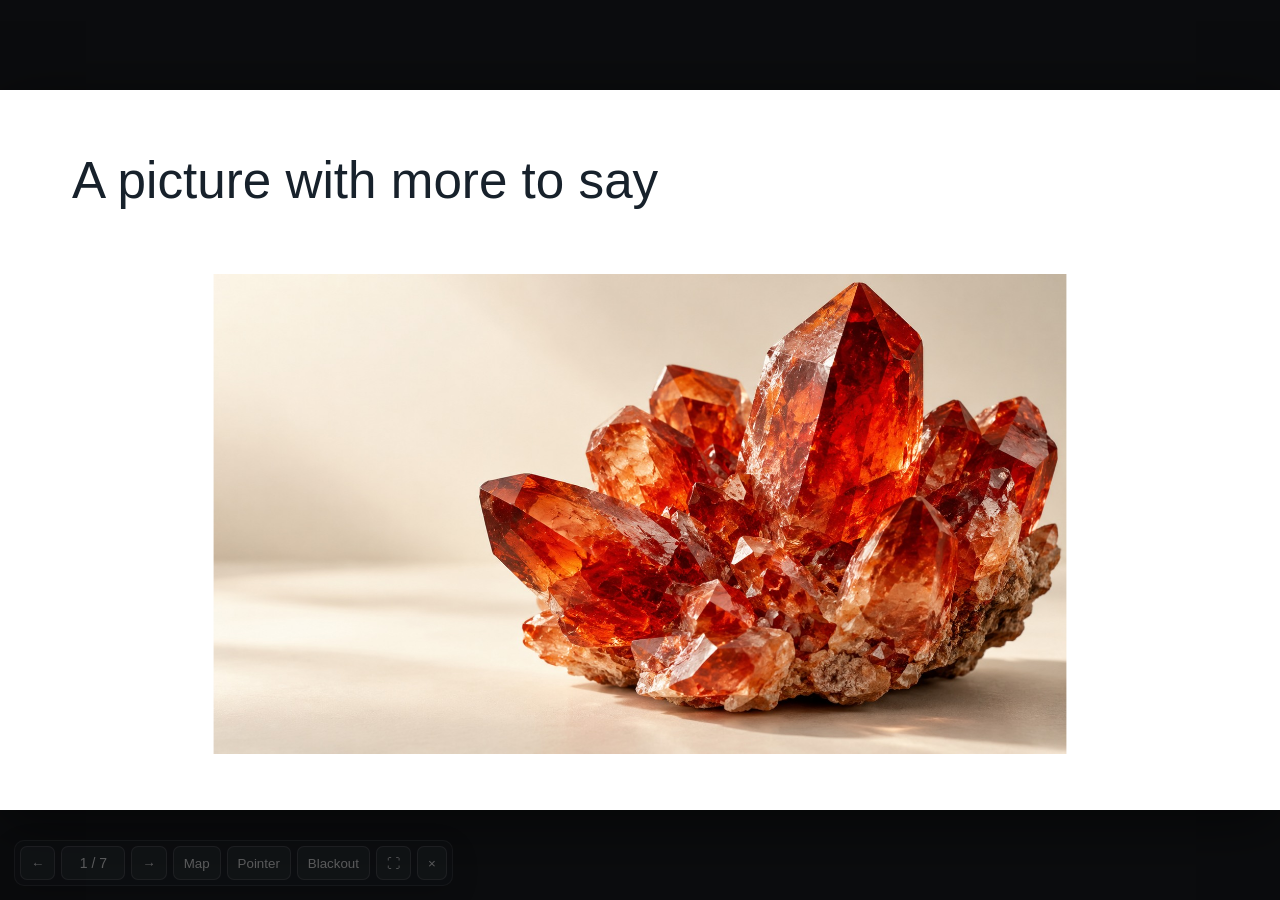
==== docs/demo.html @ baeb6afb "Publish Spicy product page and embedded interactive demo" ====
<!doctype html><html lang="ru" data-spicy-role="ordinary"><head><meta charset="utf-8"><meta name="viewport" content="width=device-width,initial-scale=1,viewport-fit=cover"><title>Spicy — try it here</title><style>*{box-sizing:border-box}html,body{margin:0;width:100%;height:100%;overflow:hidden;background:#0b0c0e;color:#fff}body{font:14px sans-serif}[hidden]{display:none!important}[data-spicy-frame-stage]{position:absolute;left:50%;top:50%;transform-origin:center;background:#fff;overflow:hidden;box-shadow:0 18px 70px #0008}[data-spicy-controls]{position:fixed;left:14px;bottom:14px;z-index:20;display:flex;align-items:center;gap:6px;max-width:calc(100vw - 28px);padding:5px;border:1px solid #ffffff22;border-radius:10px;background:#111318d9;box-shadow:0 8px 28px #0008;opacity:.32;transition:opacity .2s}[data-spicy-controls]:hover,[data-spicy-controls]:focus-within{opacity:1}[data-spicy-controls] button,[data-spicy-frame-status]{min-height:34px;border:1px solid #ffffff2e;border-radius:7px;padding:7px 10px;background:#24272dcc;color:#fff;white-space:nowrap}[data-spicy-controls] button{cursor:pointer}[data-spicy-controls] button.active{border-color:#f08a68;background:#6a3529}[data-spicy-frame-status]{display:grid;place-items:center;min-width:64px;font-variant-numeric:tabular-nums}[data-spicy-fullscreen-prompt]{position:fixed;left:50%;top:50%;z-index:30;transform:translate(-50%,-50%);border:1px solid #ffffff52;border-radius:12px;padding:15px 20px;background:#17191df2;color:#fff;font:600 17px sans-serif;box-shadow:0 14px 45px #000b;cursor:pointer}[data-spicy-blackout]{position:fixed;inset:0;z-index:19;background:#000}[data-spicy-pointer]{position:fixed;z-index:18;width:18px;height:18px;border:3px solid #fff;border-radius:50%;background:#ef633c;box-shadow:0 0 0 4px #ef633c55;transform:translate(-50%,-50%);pointer-events:none}[data-spicy-map]{position:fixed;inset:0;z-index:40;display:grid;place-items:center;padding:24px;background:#10272bdc;backdrop-filter:blur(8px)}[data-spicy-map]>section{display:grid;grid-template-rows:auto minmax(0,1fr);width:min(1480px,96vw);height:min(930px,92vh);overflow:hidden;border:1px solid #b9cad3;border-radius:14px;background:#eef5f8;color:#17324d;box-shadow:0 25px 90px #000a}[data-spicy-map]>section>header{display:flex;align-items:center;justify-content:space-between;padding:20px 26px;border-bottom:1px solid #cbdbe3}[data-spicy-map] h2{margin:0;font:700 28px Georgia,serif;color:#294b61}[data-spicy-map-close]{border:1px solid #c4d4dc;border-radius:7px;padding:6px 12px;background:#fff;color:#294b61;font-size:22px}[data-spicy-map-grid]{overflow:auto;padding:22px 26px 34px}.spicy-player-map-group{margin-bottom:26px}.spicy-player-map-group>header{display:flex;justify-content:space-between;margin-bottom:10px;color:var(--map-color);font-size:18px}.spicy-player-map-group>header span{color:#708697;font-size:13px}.spicy-player-map-group>div{display:grid;grid-template-columns:repeat(4,minmax(0,1fr));gap:11px}.spicy-player-map-group button{display:grid;grid-template-columns:auto 1fr;gap:8px 10px;min-height:112px;border:1px solid #c8d7df;border-top:4px solid var(--map-color);border-radius:7px;padding:12px;background:#fff;color:#17324d;text-align:left}.spicy-player-map-group button.active{outline:2px solid var(--map-color);outline-offset:-2px}.spicy-player-map-group button span{color:var(--map-color);font-weight:700}.spicy-player-map-group button b{line-height:1.25}.spicy-player-map-group button small{grid-column:1 / -1;align-self:end;color:#748899}@media(max-width:850px){[data-spicy-controls]{overflow-x:auto}.spicy-player-map-group>div{grid-template-columns:repeat(2,minmax(0,1fr))}}</style><style data-spicy-frame-css></style></head><body><main data-spicy-frame-stage></main><div data-spicy-pointer hidden></div><div data-spicy-blackout hidden></div><button data-spicy-fullscreen-prompt hidden>Enter fullscreen</button><nav data-spicy-controls aria-label="Presentation controls"><button data-spicy-prev title="Previous">←</button><span data-spicy-frame-status>0 / 0</span><button data-spicy-next title="Next">→</button><button data-spicy-map-toggle aria-expanded="false">Map</button><button data-spicy-pointer-toggle aria-pressed="false">Pointer</button><button data-spicy-blackout-toggle aria-pressed="false">Blackout</button><button data-spicy-fullscreen title="Fullscreen">⛶</button><button data-spicy-close title="Close">×</button></nav><div data-spicy-map hidden role="dialog" aria-modal="true" aria-label="Slide map"><section><header><h2>Talk map</h2><button data-spicy-map-close title="Close map">×</button></header><div data-spicy-map-grid></div></section></div><script id="spicy-project-data" type="application/vnd.spicy.presentation+json" data-container-version="1" data-runtime-version="1" data-checksum="ec6f55f6a07976397612d56aa18667244db5d66e73fc16a807bea2cf83b7bcb2">{"checksum":"ec6f55f6a07976397612d56aa18667244db5d66e73fc16a807bea2cf83b7bcb2","mediaType":"application/vnd.spicy.presentation+json","payload":{"assets":{"49992fa0a55c2bedc88b2ba747e598a07ec4f8bf4861bd0b9362d038f9868646":"/9j/2wBDAAMCAgMCAgMDAgMDAwMDBAcFBAQEBAkGBwUHCgkLCwoJCgoMDREODAwQDAoKDhQPEBESExMTCw4UFhQSFhESExL/2wBDAQMDAwQEBAgFBQgSDAoMEhISEhISEhISEhISEhISEhISEhISEhISEhISEhISEhISEhISEhISEhISEhISEhISEhL/wAARCAOtBogDASIAAhEBAxEB/8QAHQAAAAcBAQEAAAAAAAAAAAAAAAECAwUGBwQICf/EAE0QAAEDAwMCBQIDBgQFAgQADwECAwQABREGEiExQQcTIlFhFHEygZEIFSNCUqEzscHRFiRi4fBDcgkXU4LxJTRjsnOSNaIYJkRGlLP/xAAcAQACAgMBAQAAAAAAAAAAAAAAAQQFAgMGBwj/xAA/EQABBAEDAgMGBgICAgIBAgcBAAIDEQQSITEFQRNRYSJxgZGhsQYUMsHR8CPhQvEVUgczJENichaCkqLC0v/[base64]/FCaHFGKHahSSRg4oUMcdKFNCL78UnOaPOe1IPXikUwjzg0MnNEDR/FCaPpREmiJxQJBoQj3UWSe+aFChCTxn5oYx96FAfemkiOaIjNKPWiOKKTRD+1D3o8/FDOPzpISaLNGeaHFNCGTihQot1JCI/[base64]/Bpw8dqSRQmm1DHWkEZ+9OEccmkHj5oSTShScY5zTpGeopBGOtCaQaSetLxREYoQkH4pPIpZ570kppJpJpB60ojn5os0IQpJpVJNJCQo4pBIpaulIzQhJNJzSz+tIPWkhFnmlA0WaPtQhGTzxQ/F8UMGh0oQgRikkGjznrQ+1CaTQJ9qPH60RHvQi0OtDpQzih9qEWgKMnHQ0P70k0JIf2oYo6HehNERxxScf2pRGftRZ9u1CSIDiknNOduKIjFCdpOPc0fSh34o8ZoQiHWjzjoKGKAJJ5oQiJzRHilEd6QcChJCi+9K7UPvSpO0nGBmi+TSgOaB/[base64]/Cd5/wDzav8AaiKuSDwR1+KaSJf5U2r4pw4JpChnpSTTWO9AjHApZGKIilSEgp4pCj8U4ee9IIxRSYKaVzRZFLIzRY5pIKR06Cjo9vejwaYSScY/[base64]/[base64]/lRZpIpA0Q4o6LvSTR0Afei60O/ehFJfaiJ54oiSOlEc0IARiknJPNHnFJ+aEIUKFAUJoH7UKGaFCEBRE46UM80MZ600kRoulGRScHvSTSs+9ERnpREZ6UMEUIQJoGh1oYx1p2hEOaB/Sjz96LqaSEDScc80CeetFQEI846UQ60PvxQ+1CED+tAmhnmh96SYSVdOKSenzSz8ikqx2oKySDwKIjd8UojPWiPApITR44NFj4/[base64]/YUk/[base64]/FJPFCEQ9qIilY96LHHFCEnAojxSiOaJQxQmk/5UPzo+1ADHehJADFA8DildKG0UISeTRGlGk4x0FCEQzQJ5waAFChCID5oz8UY4PFChCLHNGB7UByaWB9qEIsAij25FK+1A/FCEkjjiiNHk96KhCIJo9uKPjNA/FCEWaOixQPFK06R8EVHXy9wdO252depTUOK0PU44cZPsB1J+BUNrfxAgaIguOySH5aWytEZKsHAH4lH+Uf3NeTfEDxNvfiLcW24q25cx9aktRmz6YbQzzt6JB/qPJ61U5vVGQksj3d9B7yuk6N+HZs2pJPZj8+59Gj9+FYfE/wDaC1Dra9OWPQTrmnNPxsruV1UoIkONAncAr/0gegSPUfeqwvxCvMWBPu8WReHrJCYccddkPuIjpbayv8JPJUdqcZ5JNTumtBRrTb9tz2XSfJWVKQB/BaIznA74z+I+9Vn9qjUatMeDX7g2tNuagnNIBQvlTTR8xYI++wH5rmXdYdk5kcMbr33Pb1oL0TH6NBjY5aIxvwDV+8nzXnfS/jDqYuSIruqtRR3Jat7RbuDgBcOcpPq4Bzx8itq0X+2Fr/Qi4LOoHmdV2VlYS81cEgSwjnKUPjndjpuyOK8ksyA06FtkpWk5BHYjvWsM3OPfrYh1phS/qWvXg8JcwQofl2/7100kzoacOFhk9Hxcn2XsB28l9PdAeIFi8T9MRr/o2aJcCT6VJV6XY7mOWnU/yrHt0PUZFWPbXyu8LvFXUngnqkXLSz6SHCEzbfIJ8mezn8Lg7H2WOUn4r6P+FPitYvGDSrd70q8fThudBdUPOgPY/wANwD+yhwofpVjDMJAvNOs9FlwH2N2Hv5ehVwIpJxThHxSSBW5UiRii2UvHuKTn2oQkKTSCnJp1QzSCBQhIIoiM0sc5xRY/WhCQU+1FjilcD86IihCQR+lNqGKdUKQR8UITe3nrRdDxS8fNJNCEWKIjFKoifahCbIFAkUo/2pChjpQhJPPSgBzQo85oQiIpKk9MU5j34pJFCEj8qLHvR9aHWhJEKBozik55oTRUXIOaM9fik/ahCPIFHnikD5pRoSQPNEaLOOlAnI60ISBRdKUaSRxQhFkGh/ehg4odBQmjx7UkjFKoYxQsUmh3o8DuKHXrQkkKFIPFOK6dc02cUwhEKCulDFDNNCQRRjmjNF3oKER4zQozjtQpIXqUjNDGaLPvRZqYoiP86L4oifehkZpUhH/egRRZ9hRjJHNCaL7UPzoz1460VJJD7UX2oEkdKTuweaEI+9DPNEc9qLrQnSUDzQJ5pOc/[base64]/SmhAHmhn3oqBNCEec0nPPehmiPPzQhGeRScUfUdKGPmhOkPt1oicGjHwfzojQhFwfiioyaL4pIQo+vWgOOtChFpBPOKI9eaUevNEcdqEwkqT7UkjqDTneiUM0qTTKkmkEfHHvTqhREGkskycdqIinCKSRg0kJvAolCl45oj3zQU03jOeTSFA/[base64]/NCEM+1Dt80RFDNCEZI+1DtQzQOO1CEM4ofrRYo/vQhKHSh06UWfYUDQhHkGhRHpQzxzQhBQxQHQ0D/ei70IRHrQ6dqI+9H1HNCED6RxSFUojA96SoZxihCGeaM89aLHtQwe/ShCPtiiJoE4oiM0FCBPHNDPQCiBxQPWkmgPijPzxRZ+aFCEeMc0VAnAogc9aaEM0Yoh1o8UIRijPSiTx0oflQkgQAKSDzSjx2ogCelCaFEfnNHjigBihCSRRH5pWKLFCEQ+aOhijA45oSQ6jpRnjp/ah9qLGKaEkjnqaHP2ozzQxjrSQiAx7mj2j7UfQUMjHNCEWB25ounXvR0AM0IRAc0oYFFt7Ght/ShCVnvRE+3FCjxmhCT+VFRkHtQANCEMZozwMUWPiuW5XKLaYTsu5PtxozIytxw4A/wBz8UnODRZKya1znBrRZTylYzWReI37QNpsK5Vp03IEy6JQUmQ0nzENL9kdlKHc9B96gPEzxMl3+O/DtqnLdaVAhZ3Yekjnk4/CnI/COfesNvTKrZIcZtDAduTjYCSE8NkgnJHv7JFcT1T8Shz/AAMU+938fz8l6X+HPwYC38znj1Df5/j5rulaveu12Xajc9825ObJJey7sBzlSz/Vg9Kvui/Da36a81u0lS/PVucccO4rIz1P9Px2qieFeiEWm8SJFy3LuccncwpOSHDn1lXQqH9PzntWsxLfIX5yZRc2EqADXpCRzkE/09/nNc11LIjYRFC6xy4+ZXbQseQXvAaew8gkx4SWVrENSJLjazx/Irrncf5vt06V43/a91Wu++JYtbaypiwRUsEZ485frc/zSP8A7a9ttOQtPwpUuWUogwGlyHnAfSEISVEA9xx19zXzG1bqJ7U2orpd5JPm3KY7IVnn8airH5ZxU78KYhdkOmP/ABH1P+kZEoKhFJVnPerboq5uNF6ElwpS4PMRnsodcfcf5VTy96sKOR8V0wriYEtl9rktLCiB3Hcfpmu9miMkZaq6KZjJNXktYYeg7HBd07twJQ8QVKHX0n7+/wAV3+GviRfPCbV6L5o6YGnm/Q606CpmYznlt5PdJ/VJ5FVpf8VKFtJDiVJC2yVYBSRmmpqEZ+oQEthw8spOdvuR8VV4xMbuVM6hAzIiLHNBH3X1G8HvGiw+NOnDctOr+mnxAlNztTqwXoSz0/8Ac2f5Vjg9Dg1fCnjmvktorWl98OtSQtR6HnLg3SEcZA3IcQfxNuI6LbV3T+Ywa+jngb482bxtse6MhFq1HCaC7lZlObi2D/6zJ6rZJ79U9FVeY+Q2Ta915L1z8Py4LjJGLj+3of5WlngUg/bNOqHFNnrUpc2knk0kilEc0RTmkhIxigRmlY9+lDbxQhNlFEftSyOtJPHWhCSeaQRilkfpSe9CEg/H9qTjFL2/NJKePehCSfyoiD7UoACiIwaEJJFIIHzTlJIoQmyOO9F0FLUnPSkkUIQHNErpRnjikq5FCEgk9qIGj68Hmixj5oQhjPSiJwcCjUTmixn5oQk84x1pI4pavvSaEIwKKiBzR7uKEJJ4pPSlKGQOaTj5oSpAHJo//OaTilY6UIQwCaLHtR4oH4oQk0DyKB60KEIsUXfFK6+9JJoSSc5HNFilEZpNNJFihjPxQ+9DGDQhJIHzQx96NXSk59qEIjQoifyoUIXqTjBoZ9qIDihUy1ERnjpRYoYoEVihDGKFA8UROe+KEIZB6UWaBogPehOkM0O/NEevBojQiksn2ovvRZNChNA4PJNDGKLoaM/[base64]/[base64]/rQwe1CEMZPtQ24o8YHvQ25oQiAz7UNvzR4owM0ISSOKG0mjVgCsh8b/wBo+yeEEZcGIhu9aqdRli2IcwljPRchQ/CnuEj1K9gOaxc9reStsMEkzwyMWVcvEXxHsnhjZP3jqWQlK3iUQoaFDzpjn9KE+3uroK8Y+Jf7R1w1Zf2GJqmg2h3iJHWVIjp5ykAdXPcnn2xWU6z1NqLxF1O9eNaz3ZVwnYwoko8lvnCW2xnY2kdE/mcnmuW2aOuElT5jxUsLwcSVpOSg5wEjHU+/WqbqE8D21M6m+X8/wvQOh9HlxiHsbcnn5eg/lbFDvrkq5iDFWCJ21K35CspaUc+rJHHHBPxirzaWRZmyqI0zOeLm1M0oLiUHkejjk+x/KsotFqRYI8JMkuKfyXHQr8XljqVcd8/h/OrfM8S34momFsQk3B6IMrgo/hstt85QePY545rgJsH8zKRCNvNeiGbwohr8uPVapYmREadU6CQXDkY5BJwTjHBOcY+9SImtjzC8SUJV6kpHA6gADp+f3rPl61RHQHX/AC4alt+eptSsqbRztSUgds8Z696l9LzTqlh6XbEExGSpDjjuEEEAnaB247/NV8nT52M1FuyxMsTnEudyq7+1RrBvTng3PYgrWh6/uIgtBRyrYTuc/LanHHvXgRxkYJWCAe/tW9/tfa1RP1RarDEeK27PFLrw6BLruCBj4QEfrXndU8chRJ+K9B/D+G6LCaSN3bqBNkQsNEoFtPmnOfvSwgEegDA71zofClHGOacCylJz710JBVSJWWSFd9J3H6q3GK9yuH+D5Qe35Gu15w7lpSQo54xVHslzEK5NLJISs7F/Y8f54q8uoJXt9CV/I61T5UfhSX2Kv8GZuRDp7t2/[base64]/Yg8EZBBFfSL9mf9qe2+NcNuyalXFtmuozeXIyfQ1dUpHL0cHoruprqOoyKu4ZQ4UeV5N1/oDsN3iwj2D9P9Le/vRGjxnpQI+K3rl0kUrHuKLB+KUaEJsjjp1pvac4p00k/+GhCaI60g04pP96QfkUIRflSaViioQkY54pKvmlkYpJ+aEJH2ojzSj+tIoQhQFFmj69KEJKutINLV+VIP2oQm8c8UrmjxRlPzQhJKaLNKx780k0ISDSDThFII/OhCTnH50WaGOeKH3pWhGKAAzz3pPQ/el4/M00IiPzzQJ4o8cfeiwaEIduKLOe1Dr1oHNCSTijx3owOelDFCEk0R57Uo/FIxnOaEkWM0MfNGKIgE/NCEkjmgaPFH/emkmyOcCgetGaT2oQiVQoHFChC9Q/[base64]/[base64]/FAChJH/AGodetEaMCkmh2+KMHNFxRigFFI+DRH5o6B+aaSIfAoChjBo/vQmixREc0Z680RHPApFAScGiINGTnpQ+KEJPSknpSz8UjFJCLtmi69aVj8qIjHamhAHih1oYoj80BCANGetJpRoQlA4NGKQDSqYSR9KI/FAHkf60D1oQgaPtRYocihNCgBRg0BQjsj/ACovyo6LPvQkgKUQB1pPSjzx70k7QosUrk9KHNNCLFFjNLHvRHrihFosDFEU4pVA0JJIFGBmgQaPv0oQj6DiiIx0pQHvQwO1CEkDiiI5P2z+VcF/1DbdK2iTdNRzWLfboadz0l9WEp9h7knsBye1eNfF/wDaeuXiRMcs+j0u2bS6VfxVOL8uRcQD1cP8rf8A+bHJ/mPatE+Q2JpJVl07pk2bIGs2Hc9h/fJah44ftKqsy3dPeF6VzLs6Chy6Ib3NtnByljjC18H1/hHbJryZetEv3HVCX7VMkSXZJD8p58la475B3BbhHrVnJ96u0Q3GfcGJjx/gl5KVMtZSlpIGMpzyoDqccVoEHThAeFujM+SWyoyJLZSdvO5xOBhAJ4z1NcB1Lr2SyS67H3L13pf4ewcaDT7rPc/3yWY2vS9m0ZdGo90Lk67y0F1TjidyWBzhbgIyCewrYmdFi0pUibCCn/KKyCUrClKzgekEpKh2PQVnpsidQ66t0xgtwbfEd3SSvBdDDR9ClAj1qUvoBWz3K4RUrhJscBLM5htQfdSVLMmU4SU9U4O0d8YyD2qlzIzOGa3kvIF/PilbeM7HOmNtN3+G3c3/ACsj15Y7dYJD0pciQ8EIbQ0h1tKVyJhBJSkAf4SM857D5FQOiosOEXlXd9tpb53tuujJ3c8kY79AelXSdpNci9/vC/R0yWoy1MRWQsKQsjJWrgAEqV1HH34qwsRLOWHnJEBtmUNx8sMJU2U85PTj59ulWTs2LGj8Ju7jzW1egWlkMklSPNjt3+K4rbpJic6txxKEx5CPN8xDgUFE5zgkcjbn4GehpQkQNGszIpcajxX1kgOqP8VKQo7EoHKh6RknGO9ct/1BEtrPlw1p+oUkFGB6Ghg4cPHHHRPesz8ULurT+iLk+4pYnzCYjbrpyt5bg9awSOPRxj5qVgwSvaHz8Hgfytcv+aTw4jv5ryRru+zdV6qul5uB/wCYuUpbygkYCcnhIHsBgD7VXSlwDlJzV0FhM1RScJz0NPDRLsiO9hxAUwjcgH+b7V2jc6GNoadqUd34U6hMS6NpKorbhSecipWJcozbDzc2MX1KT/[base64]/qjJYtkpLsN5wILjjRQpPsSOcDFc/il7nW30XVZnhNb4buVXYkCRdFLRCjOPllsuKLQyoJHVRrlfek6ffh3Czz/JnR3g6yYrxQ9HWk5SsKH4T7EVdrL4Zv3y9ItsaQhLzjTi474J8t0pBOE455qrXe3swdjEtny3UghS0juCRz7/AHq6gymGQBptcxldPc6JwePmvoX+yX+1rG8ZoEfTWu3WIeuY7eGnMBDd5SB+JA6B8DlSB+L8Se4HpYjPaviZFcctUhl+3uusvsOBxt1lRQptQOUqSRyFA8gjpX0g/Zy/agd1Ki1aR8Yn2Ieq5TCTa7m4oIbvCegQ4eiJI9uAvtg8VbxzsJDe54XlvXvw6/GueEW3uPL/[base64]/1zRE+1CSLkGjPShj5FDFCElQyKbPNLJ96T1+1CSI/FH96B57UAKE7Q20CkduKPrQxmmkmymklPtTpB+KR3NCEgjPQUKWcmhSSXpsHBoE+9ECKBxUtRUe6iJNFkfNDPHNCdI80XWgKKlaERNChQ/[base64]/[base64]/NACgISFfFJJ/Slq47UihJFihSjx1pODTTQxREe9Kx80mhJFjnND7ilAc0VCaIdaMnFFjHSgRStFI6AohRihJH0PFCgKHemmjwKMUXelfBoQi69KI5pf8AlST8UISe/FK6UWPyoflzSQlY560YohzRg00I+KGKFD7UJIEdu9EOKPvR4z1oQk0eMdTQpJ+O9JOkoDNVXxH8T9P+FdjNy1ZL8suA/SQ2sKflqHZCfb3UeB89Kh/FzxZT4XxISG7c9OuFyWBHQ4lTbKEbwkrWrvgn8IOffFeMPGCw6yuWsrze9ZRLxcXVS3GGZRiKMYNo6JQpOUJQAfwg1olnDNhyrjpvSzkEOeab9So/xg8ar/4zXtC7glUS1sOH6C1skltnP8x/rX7rP5YFVe02x+VMbiwopXKW5tSMZwffJGB8k9K67VaJ0fEyQ15a0Z8skjI9zjqE/NaxpXSqGGUvRmEqfkoHmuKScIB/kGBk5PcVy/[base64]/LGy4Bos3zwBz/AKWYapsMvw8ny1akQiRcFIaitNsjf9Q4sFamwdoxtzhRB45xUQu93K1y2LnEdujD0tCw0zGPleZHSCHRgj0t5JwrnNX26aBuVgLC7pm5Qor+W21APKkvqzhpKiPW2CACsHmpucl3UbEB+62+wxV2+TlqPHhKG4p3FTCl/wBIBA9q6FpxsbV4uzx23OygF+TkNZoIcwjc7Cz7t/8ASrmn7uiHLMufFbVbQxhMSY2UJLBCsKyB+WeqsE0zOvbdyjT37TEjsQocdbriwkJQlI3bFEqznPQJ74qK8UNUDUF/ei7WbfAcfSG0tt4bQnlJXgDOxJzUzfdEp0dEFvurLK7TcYxWiU0+l1U1RCil0IxkJzjCenIqXh9MYR4rvabdjb6+aiZvUXBzWN9l5Hn9B2WY2/UkiM0zJS2pby1KdDjbJdYKsKKGCsj1rIOSr+XASKov7Rt6RPuVgs9tHlJiQzLfaUcbHHjkIJx1CR3963fS93FstBs90ZYTbvOIbS6yMx1LKt204weeTjoK8b688QoOrdc3e5OtARpMtXkKR/K0n0o/LaBVsWOkfqa3hSuhGKOf/O8Aed8/[base64]/OeKJ2lx53FfTj57rskLycNhR3dDjFPWGYmxTpEx2I3NWlooaS4PSgnqoj7cfnXG/qOPDheay0pRcJ8sKGNx9/tVXlXWZLUpT8hWHCSUp4H5CtkOK+Vpa4UOFC6r1nExJGPY7W/kUNhttd/MbH7LS3r8u7suPQGzHiPEhUdKyUgjqPnB55pqLMcDGx9G5KVbk8YIqraIuiGpLsJ/8Mgbm/8A3gcj8x/lV7EdrzGuCsLAKwnqR3I+cVByo247yytuyXSZn50Yn1e1wfenoN6CXG3EPOx3W/UgoO1SVc+ocf2rllT4lzSW7jb1+eVYU8hXOSTg49/joac1CWzbzHtbbfksPKU06pvDhyO5/wBKrjDsiEltfmIWoEhSVJzt+D7g1pgha8a27FWuXO+NwjcLFc1suWWkMrU2lsqQkkIWOD+ddV9l3C7LhypakJUmOkMttuAqCU/[base64]/En4c8FxnxRt3H7j+F7YP96InNOOIU2opWMKHUe1NE1vXDpJNDFH1oKoQmyKSftThFEU/pQhM0k5zTpGKbUPYUqRaTnii20o0ntQhJIoiKViiI5oRSRiiIxSifigaEJvmiwcUtQogKaSTjikEc5pw/NJIzQhIxmiIpRFChCSBxwKSU0v86FJCaI4o0il4zSce9FoRHk0McUfJ+KPFNCR0BowKGMnijI96EkX2ApKqNXxRUISVUjrThH50gjmhNEM0fah+VD70LEoUCcUCfaiznOKEIHnrSDSj8UWMU0Iic0KCh3FChJemetA/FFnniizipNqLSV1pJzQz7UW4896SaMmiyT1pJNH16mhCVnPahnNJzQPzQikrGaI8UWaHU8UIQzjrR596I/ND9aEIdKOi5oA0IARih9qGfmiz7GhAQJ96H9qInHWhxQmjNFmj4zzzRGhCBOSKHSio6EkX24oxRCj6UkIdBRcEUZ6Un9KdJosYpRNEaHSnSEACPehR/bmiIPXtSSRUM/nRE46UM/[base64]/Sln4oiKE7TRFIUKcPxST0oTCb5FET7UZT70OlCERHGaIij+9ChCQaSo/FLOfypB5pJpJFJPzSz/ekn2NNCLgDjmkkYzx1pfQ/FEoZHvQhN/[base64]/WjwcU0kBz04pXSgE0fTtxQgose1KCaIjFcF/[base64]/RA8CSXk8D+f4RQrpPvjMaFLmS5OJ3mspfkKWlClY6buE5xknvV/smrbpaJM5u2XC4RQt5xSVQ3z5Cs/iBScpGMZzjms9bt7sUOIUNyy0cbGyUtjuSfftirTZIimIaFSFup81OBHQONoHBUPbvXMZ3U31bCu/w+lR0GvbY9ytUbVzkEBl2Lb5Ljjhey/FS5tJ6rUQOQeu01I2vzULU7HRlRPmI2jgLOcYA+OiarH1cGIGUSm1tuuOFSSEbkgD+YnuPitV0noaTLs70m0T40G8Rn2pqFuzENiPEBJW6rvyR0/KqHH6ZkZ7w3ehv/ANeqmZmZjdPYXmhe3/fooNelLs+pzyoLrDRiFxb8pYjgN5OV56lXUYxTtli3e+JRGhLbfjslT8qXKTgrjoBAW6cf4aQNu0dc1ITolz1W9I+klRJDsRhyZKnyJCWW3sEje2knJbI4CccnmuTSmrYrtrlLR9VDdQVP3R5/DbCG0cx20g/i3KJKkjk4rp8TpscFBt6ffyudyeoyStJNFwrtxff+Phsp7UHiDaIGj4h1Dbi6oyH0ss7j5kQEblBR7YBSpIHGDWaX+9NTAEWubJkIkhS1FIw2iPg8gDos56deKLX0h/xAnSJy1RW1EBSo8VGxtCMEAIQeVKJAOfnFKg6LkRHmU2ZBkQ0Jbz538JzbklT3sCCCCaJcHxZC+rPG/ktuPOyCMNJ03ZO/fmlyps8GAUrv+2Q0hry2QkBbbTigTh5Q/EAkjOPepi96SfZgMLU/HmoejqMZ6IfMSGhn0juhPTrzT9osL6ba5IuTAtcaOp3y/PHocbychGfxnOfV8ils6thW22qNhDqmkkk4awoD1Zdx378VcY7XRR6X1ap8l4lm1RXSzzxyuFv0h4AT7g07LcvCiIzSn+jTrm5A8vj+kk5/6a+fe9QOB0r1V+21qWKVac07abvNuLa0ruk1Lw2JDi/S3hPbjfwa8uNNBe4AgqT296tYAGssjlao2Pe4AHZMOEuck81zrOB33A81JSYqWIiXVOo3qVtDXfHvUernOBx71IjIPCwy43MdTueUznJyeBS21qbXuSpWR7UpSP4RV3zTQGMVt5CgbtcCpG4Xhyc3HDwaAjp2JCE4/M/NcZcQ5+E7VfNPRrcqchwoUhHkp3FSu9cz9skMNh1xpxLajhKynAV9jWtgjb7I2U3KkzZP872lwPf3bfThOxHXYkpp5B9bSwpJ9yDWxwECYy1MiuEtvthWPgjt9ulYvGkLjZJSlYPZQzWleGV3RdGHrY6ptlxgF5verAKP5gPkGqrrEL3ReI3t9l0/4Mz4I8kwyGtfF+Y9fUX9FZJnmssOjB+nkKG4KTjJHcVBy4xcI25CFDIqeu12bkRI7SVFa2lKBV/KU9sVDrkKIbHCkIyAPg1R4+sCyKXokxieaBsKKcZKFYcHBNNrysKCUFShwCOPzqTcUPMyEoWCOQrmuSTGUkgtnHq3Y96nsfdWqufHq9PC5NhJAHTvjvUiLK4x5RdbQ99QjchLawskexA6fauMpyCSduP866X5KEy1OW8Ox0HG1JXlSeOee/NZOLuybYo/+Qte2P2U/wBqRi2aYa034t3ltmPBkIh2q4S1kuMJP4WnT1LQ6BZ/D0PFexRhQBSQQQCCCCCCMggjggjkHvXxY2nzSSVK8zocZ3Z7H716x/ZP/a9OhTF0V4syXHNNoUGrXd15Wu05PDTndUfPQ9UfapeI8i2vdfl/C83/ABZ+GyXfmsOOv/YDv6gevcfEL3wE0KUhbb7TT0Z1p9h5sONPMrC0OoIyFJUOCkjoRQIzU9ebJGM0RHtR496M/lSQmiPekkU4pOOhpBJoQm8e1EU+9LVRdqRTSNvHeiKfinDkUWD96Ai0yU80RFOqFNq/KkhIx9qTmld6IigISfuKHf3pW2k7famkkqAFJAzSyftRUISNtA/PNL24olDPShCQRQ7cUeMUPvQhEB70OgxRmgoE9aAhJGKGPaixR00JJznmiINKNFg/[base64]/[base64]/WkKHFOnkUR5oQmCCOlIPzTyhjrTSxSKYTZHWk496Xik/esUwkEc0kjNOEYpJxSTSSOMZpsjHanieKQoZ+9CE0cGkKFOEYNERWKyBTRGetIJ7U4rimj1oTRUVGfaizQhERSFCl5/KkqNNCT24osUrjFFikhF/[base64]/WgU+1CjHzRaaGMUB14H96H50RPtRaEeKA4oDPvQzmkmjBHbilgdzSQMdaWOmBTCRRf5UeOM0oIPzVF8TtcytLQFx7KytV0cdbYypv8AwPMxtISfxqIJxjgEc0OcGiys4onSvDG8lTGsNawtIxUJeH1l0lJP0FsacCXZKgOv/SgdSo9uleJvEvVF/wDEzVqEaqmJQY61BEZP+BBSBkhCe5wPxck5q5X3VbjfihOun8G4JjOOsqTLcyHUlvywpRB4AJ5A4zVMtkGczc3pC0QZDjzLjPmPo3oQVjBUkZ4Wkcg9qr58jVsOF1/TemDH9o7mufVd/hNq+Loa5TLzc3nnpDEYCAyEf4j6xtRjn0hI9Qq4R7zfLfBYTb5trmQ9QIXPXBlNh9h50+lSn0nkOZyQQaqJ0OIMaKXT9SUKS8GlAoUUHgdTznqD7VcmrQh+Khll0pdkJKEbGtpbIHIJzjp2/OqqeWQnSO37roYYYf1ne/jxx7vNRVhsEidEIjtJDiFHellsrSCP8kDoc09I0Je7fLRJchOsMS/Ql95QQ3yCeTnoQCRXVb5NwjsSrjb73LZhyoi4rGxadqED0+SU9dxPOf71Gq1PMlW+J5CvNEAGMuNLXlDXsME8knkHt0qvGHE4W+7VicycOphFfFOwYLDH0Vxu4bn25uZ/HDC/LVsT05PTnjFdF51rYrRp6aIVpjRrhcppUVpWp4lKTuCVrP4UpIGUjrk1yXDUNtgRYrWq3lslpxTqGHEBYaK/xOFA7E+/QVITtIw74zsctYagvpSmO8maAFFQJC9uehHYVNhjDRpjGyiTyanB0t39P9qE0RpXUmu7wVW6Ot559pbyXnh/DZHqBUc8BsdAPerbrCDJvP7va03b2nraqIiJH+rGzz5LYJWpWDyvOdpPar7pHXK9O2NWnrSygyH20sInLGwrbCVDy0J6H4PvzUfbLgu6MosMFPl/RvOrdfCs7W05O4nPGOQT3JxVq2KMMAB3P9pUsmTOZi9zQAOPd5/wq1p7SyIEGNOuZYjuOSloCHvUskZCtvfB529gBViul/hwHWVRIsRxDIDTCpJOCrBSFhH9ORgA96RqiQ8/ply42ZaHG1uBvyVKSpDbfIU31ylXO7PzSITKpFkhRHZMlsuyd7jaAgr4yUhKjzg5JSO3FZj2fZatL3a/[base64]/[base64]/hHYY96btK/3XcWJKQAEKwoHoQeDTFsSlLpceSHEp/kJxuopDq0EjcFDPQHOKenmPkfytDpAQ3JcADe1Cqqq/vPcq7TJBecK8qQScpHYUtub5u1KgErx17Go2wyxdrSpClZfi+lXuU9jXTb2X5kpFvhslyTKcS2ynoQsnAxVTJGG213Zdn0/MLi17eH/AH8vfey7SopOTxSlblAqTyauGpfDW5aRgl24vQ5oilLU0xV7/pHSMhCz0/[base64]/iOedp7AVzXyOWnm5MUOfSSslKycnPcE+/etLXW8eqlSR6Ir2Nc+f/AEvWX7FP7QD2nn16L1hKfXZXnUi3KWd37ucUecdw0o8EdjyK92uNFtRSoYI4NfHLw91CLDqmN9cvbGkjyHHM42g/hVn4NfVTwT1wdc+H8F2U8HLla8Qp4zzuQPQs/CkY577TU7DyHCd0D+Ktv7j4fuvH/wAddHij0Z0AqzTx68g/EbHzIV1IwaSRg04RzSVD3q0XnSbKc9abVzTpHsaQRmlaabxQ25NK6UAOPekmkY5of2peOaIg5p2km8UkjinMZpJ+KSEz1oijjinKI/[base64]/eiPNEDmgTnpQlSIntQPJojx0FChNDpQ69aHWgRmmhGSKH9qH3o+opISQMHrQoGgKEIieaM/[base64]/5GlmIpXj2Gk+5WdNnTDjqcuYAUG96YxODjsp0/yoz2/WqtqoWa46Y1qm/Sci3QnWm3FkByOA3lPlnORlfSuM6lu67Y7I1RbGHHbukPGM3LLKoScgpU6vnOTz7AY4qia7nLFvvwaDTluis/TIQhwOKmzXAB61bgSUjJx0zg1sL2gbBbYcZ4fue43HvC8o2zTk2UI0u2OrK3BhwqOFIV7HJ5J61dbFphUMJalrSlTqcOKUrkE9c84OfbtVgsiXLcXW2YaD5zSW8qd5QrjCxz1966Ijb7TbhU5GQpB2tIdc9Trh67Ug9Pk1zsh3XoLX2u9m0C3Npl3dkToyEJb8qY/6lIH4UjBztFSVrYiu22VLDrERSTtjR1qPCz/QrPJxx8VDW3TkqSXnHJMNqUwU7I77+15ZUcApBOCM9MnmrHPEO+WdbKIS2RacoUQ8T5sgd8Z9CSePk1iw3uQtMwDSAD767fD1VA1Fbm4z/wBNEfZhuODcM+klH9SsHgZzkjmueTa5GnHWZLM2NcC2x57stQ2NvDoI8dCiC64f6+1W602JudcVytQktSJZClPDK/Vj/CwDyB7e9cF1FtYhyIsPyrlIt8oSYUlxBbUyc+ooKj07bfuaccbWtJpbXTPc4NBPr5KOtFjsbdvjyNa2gNSrlMV5bjrhUIsXoHXE5yrJO0g45ro1BIYY1g5GLDCIydrCtx9LCf685O1GMfYVwXE36+JnOtszLuqSypb20lJ3AH8BBwRjBCBycZqV0BotcjUjbU2JK/4dtMD6q5PTjtVOlLTw3t3ZSgZ5GfmtgOumtCHf49UkjrNHa7r3fYea59RhNvuCbbDuMWcZDRDTsJXmJW2CeEZP4+MADtU3p3U0LSVokstmMZ1yPklwO/4EZOdzZwThw45Hfiq/H0WqTqaLHUsQ0tSCiGFP+UiPuyf8TJAV0PfirRcLVcbDHuRkzV3GXbQp0oWy0qO48s8rSoAZwMEfatzA4EuApR53MLRGTf0tTWm7do+XdIsqQXrZD24mR0vFwuJ9WFJ54H9WeecV336KJTzkKxyIsqHDC1xmUObVLTzgKVnIV/kKpNlQuRHZcvbwhOSXjiYoYSV856H8PStasmmodouDDEdSFyH2gPN3AFwnoCc8g5yB+tSIgXtqgqzJIjdZcT6chUa3eHVyvDDL0mQ4FSHCXocJIPkJ5y2lajnI6k9Oa8p//EU1gLc7pXQcHzGfpm1XKc2te5YzltkL564C1H8q+hUOXbbYLpHhXO3v3OK0px1CHwSx1H8QZ6e+K+On7QfiDK8W/GfUeop60KEmYY8dLZJQhloeWgJz2ISVf/dUgMZHutnTvEypqHA/dZnG37lJHRQwasTEFlMEIaQhbwO5ZV2HsK440RvzFOH0tIPc/wBq6n30KH8IYyOgqHM8vNNXpfS8RmOwulonge7zCjLkQyr+DsI2YOB0NRHowdxII9q67hJC3yGs7QMH702lthcf1BwP7uoIKSnH+dTIhpYLXN5zxNkO0Vt8vguJxQJ9CcfJoM79wOMAnhXQZp6TG2IStAX5ayQlSu+OtMqCggA/hHapDSCFSyRvZJv2RSpBexk5xSGmkukDkmlJTuX6Ek8dAM09EUWnUrRwtCgpJHYjkVldCgtVGSQOeeVOXSxuaaixxJARNkJ3qaV1ZSemR2Jqtvg7uQQVc1LXGY9cpKnZbzj0h9W511xW5SlHuTUfIaWhwhfVPFaMfUB7Z3Vr1YxSO/wN0sFADntyfU8n5cLs0pNFsvDS38+Q/wDw3QPY9D+RrTbhYX2G25sdAQGzkKSfUPY1lDCDvTu5569q9G6IYa1joFpTEuOLgwVR3mHF7SspHBB9yKpOvTGAsmHF0V2X4DbFLFLiSnf9Tff3/Y/Nclk1e3eIcfT+o5rNr0+SXX24jIDkh0ZIKlHk5NV6ZAE2W21p2HKU6rIdZzv3HPG0duOtV3Uba4ckMPtlpxglKiFZKh79f701aNVS7WsKQrzWweDuIUj7GoEWBpaZIO/btfn6k+vkF0EnWIo5jBMK9e6kpcVcNxbEtpbLzZwttadqkH5FMF51kDZhK9uAsH1BJ7D7+9aFa1QNYrRbblEYVcJLfms3FmR/FTxxuycL/wDb19qipPh9Ot8uaxcltx1RUZStzKfMJ/Dgdfv7VpjzowdEmzh2/cKe7HkduzceYVM2qUMpRknoB2qYcWlUNcNh9T0NQS5tUnaQ5jkge46ZqLukSRZ5DjckKZcTjB989CD7H3rgE591aVFzLieSkcfmKnmMyAOB2UZmbHE4scNyn1tnO1aRhPIH+des/wBg7Ul0jeJciBdZz77N6sjqWmXF5DYZw439zgH8jXlm3M/[base64]/OKEIieDQodKFCxK9IY4oDg0QNGOtSSoyLuaI/NKPxRHmhCKgKBPuaANFJIEY6UXajJx1pJ+KKTQoxntRdqLPFCEeee9DPHFJ70fAoQjzihQzQzn4oQj60Qo/[base64]/[base64]/rSu+aKhKknNERnmlEUk/nQmi6Ur9aAFHj5oQgBR8miA5pY+aEihijLrbDbjklxDLLLa3HXVnCW0JSVKUT7AAn8qPb7Vl/7TGldT6m8GrwzpKZFt0JTjaLzJedLZ+kP40IxySo7MjuOO9DjQtbII/Ekay6s0vPutPEzR/[base64]/+l0vV5HYMDYYTZOwFbgdyD28u6r/iHrKDpzTyX7q6H7td/wD8ngIUQtRVjBcGfQ2kYJBxg+9YRftb2+3/AEiHErU0hla0MLfKfNKl4Usq3HBA6HvxW5eOXibHsHh60I67fK1LrJ/yba2y0nP0y14Dp5ztCMYUSMk14+8Q9URV6haTdLbKgSoDggFVukpdRIjtkZWppef4gUcYBp5dtdsVE6TGHsBc08nv5eXp2Whz7/aIs5t2DbJ8dhxpKvpZk0LG4gc54Ow/NdtrauuqGEyoEFlSGgpLS20BCGQOqU4I3/nzWe2yysXi9mTD1Nap53pTLh3FxcF5A4/hqScp4z0Cq3nRdsnahcehyG2Yce2sBxta1pMdttPcFCsLUPbniqx0L5HURz5K+E8cMYcDx53/ANrmu2kRCsFrn3JMCLaLuAhKI7ocfaca58tK8hSSs+2cVXFX0TWlSJymLakyNodL+UtKVwhK1bu2OTjrR3HUZuUZ1EqOufpy0qdcYjNvFsKdWeVDnIBI6Y6VTGrRN1HEEBuMpi3l4vEeaS2xnnLi89B7dahyvaXf4+P3/hWWNjPDCZjvfPkP5qrWiuQTEP8A+MVJ810elYc2b1EcEEHhHfcKculmcukwFpCG5T7KErYaBdCUp/[base64]/fFTWBpYD3+6pZi8Sub2554/75WLftXQLH4L+C921XoyXuvjy/o0BtY2IMncgHIO5RHqUCc8e1fJfcpMgDJOD1r33/APE01XK0xbNJ6BU7HCnn3bzLQwskBAy0wkjPAGXCP1r5/[base64]/hPNr8rJQcEjGRXfBjtKO8Z8sjBUodDSLE4VvhplCXHnz5aUqAPWrjf8ATDtpsiFyzHZdRna1uwXecEgDrUfJyAx4jPJVr0rppnx3ZI3DBdV9LVXMFl2HMeLoQtlILSDwXMnH9qj20qS2ou+rPvTrskubN5/wxtH2rtYRGVEUVuFLo6Jx1rbZaN1FDGTSWyhQPx7/AOvguBhBcQAQeOuKuvhZfhZtRpjz8/u6efKeUc4bV/KvrUTbIyEW9LqwAOST3rq0myqVMkOr4bCvSntntUHMcyWGRjhsr7pPT5o8jGfG/wBt2/wrv6dle9R6Nj3NciXZpKVutLJWwo8KA6kZ9/aqNcIi40h7zW0tBJCkoSMADuMdav7ZlrgRrmiQ2sJd8p5pIwpkg9Vc8giuHWUVn+A6tO59Qynb1IPvg1SYks8LmxSbg8Loeq4+Lk65YDT28j/SpEW6yIMlJbCVYOQhauD+eeK0e3eK4t7H/wCMUou8VDafqGJyeEE/iQhWdxx2UP0rObjGcJAYj7MdHHjnH2FRSojvlhb+9zafWlfX4IFWmR0/GygPEC5fG67nYRc1hsevC3HxN8Q9L+JbcC5W+Opi5CO1GfjFWEsIbGE4OfUCPzzWaT9LvJKX7aVSY6z6FAYUn4IqPnIYsryWIa9wShIdd353lQyDweMe1TmlLndSHPqZrjtvZyltKiFZV14PUAd6iY+CcWMNx3eyOzj2/vH1Vn/5nGdGGZTPaA2Le3vs8KdtFvFrjJZdI8wet4jnmr9oh8u+IGllIy2FXWGAc548wVS7bHduSiqMncVIccOVDBCOVHrVl8PXXHde6ZwSQi7xAOe3mCttapB5hUGTMTC5zuHA0vqS8n/mXvh1f/6RpPSnpHEt/H/1l/8A6RpFX68bSDScYpeKKkUJGM0lQ5pZ+9FjHWkmmzQI96NQOaLNCEhQosdqcojQhIxScUukk5oQkkflSSmnO9JUKEJvFFtpzGOtF/ahJNEe1JxinCPekkUJ2mynmhjj2pWDRUISScUnPxSymkgflTtARHnoaSQO2BS8YFJIzStCRijxQ5FHQhFjHWiNKPSkEUJIiPfmkqGaOh25poSCnFJIp0jNIVTQk4x1NAjjijPNERQlaQT+VCjIwDQpFBC9H8+9Hkke1Jz7UP1qUoqUT2FA/[base64]/3oURo80JhF0OaPg9KLk+1ADHelaEoUdFnFDdk80WhK7UXUUAaLdnrmi0IY54oyfiknr1oZ/wDw0imjJ/Kk5NGeKTmhCM/Bo8/lSc80OT1oQgaBoHrQNCaLFDPt1oE4HFAEd6EIulJPJ5pSuKTzSQjGKLvQyP8A8FF/amhFgGkkYpwDikH5/WkhIPHSiwO9LIpBpLIJJFIKcU516miKaSE0aSRTqk4pGMUqWQTRFIKaeIz0pJGKSaZKeKSU08U460kppIXPjHSgeKcIpBA60ISD7URH96URnrRZoTSMe5oKHtSsccURFCEjFDAoyMUfFNCLbxxQx70KGKEJCh7URHvTnI/3pJ+KSEgpFJIFLzziixzQhJxSSKXjNAp5oQmj7Gkkd6eKaTt4oQm8Ue2lhJPtQIoQkEYFII9qcNEeODQhIx70eKPGelEtSR1IH3NCEKHFNl9AONw/[base64]/FWE/[base64]/laUBILbCUZ6ISAeMDNRlvfXeJZZVJcDjCkqylW5YUSMLTk8njJNdJ0o9L0JbLg+822y1dZbpbUs7nshCAUJ7kYxXZom2Wu2SPrri95SoidzbbjhCpKlEANpx1wDyD71Ugal2IOgEDtsrb4f6GmXa7yZdqeguvoaW6+Ji9/muuegLSjJ3HncP716L0b4Yx/Cfwpv8AebmUHUV8itwYkR3+G7Hbzwso3HC1H1nHbFQXg3r626Z/coRpBDit6mpE23hOHJTpHlIQsngbevsRVe1R4jPas1tq5zUSltXJLy0RmUuZ8vYoJ8sHOMgAc+1as2ZuPiue3d1ED0sc/wALHCgnzc1sThTAQTwSacNvd3KsEjVcdiwIl6m23CW+vyAWkpYkApwlKtw4PP8AUMAVRpPiXZnZX7sMyQZMB1S1RpbAcbLndG5vj7kjJrP9T61m3E2+DEbW5IdkFS2kc+ctS+G+vAIHPtVSsbjElq4uRbc9bn25rp2edu2qz+JJzysGqXpAlliDpT/feun6tFDjvLWDezxwPKgvT9xtxlL2RpKpcFuMh0PRnS+hSyMqStKfWgDptUOtVGLfVWKDMS6ooXvJjMkncoq/lVk9B7Gsem3e5O3whh9xF0DaS/MbcLTq1gcDg8qxjBNWYeMd4+mhtXsx7pKZQsSHJ0VDiuD6SFdSrHvV94LLsbLmBPIBTt1IzGpWp5QeuCi+Fr8sSpCSUNq59JOeEjtWn6GsCdSj6e5XZ0xbeyUl9ThUMAHhOTwn5qhO+MVheYjQdT2RVsnxE/UJkWpaQj1fhKmzwc8Z9qu1k1xpZVpDulriHJjyTvjzGvJU119KSOCM9B+dbGwBrruwtUuS57KAo9lokCNGtdvbTZGZU7IU46pb/wD6ac7QRngjrg/Jpiy3u02EPXS+SYP1SmnHLYJKFFJI/E6oDg46I+aFwg3vTOkDdJkFm+LnICzbYC8piHBIdfI5J55SK4/BzQkrxavse66qzKhNyipVuSjy22vLz1HZPIwkfnUgB2oNaN1XF8fhue93sjkjk+i0LSmnLn4pWeMgtyrPpAq8x99X8ORclHOVgfyg8fFbTp3S9s0pbWoel4LEaMBgrQeT15Kup61YI8HymUoKGkISnalCBgBI6D7VUfFrXcPwo8O77qa5p/5a1xSUIT/O4r0oSPuoirdsLYGF7jwNz7lysuVLmyiKMcmgB3J8/Mr4yftw+I//AM1f2h9V3Roq+igPi2Qkk5w1HyjP5r8w/[base64]/[base64]/HfFVmZjFrTZ2tdt+HOtRyzRgMtwaQK89tz5AAKeTruPpu4BSmXJkSanEltJKfzTnjNSsVq2atlY0zdY3mODIiT3hGdR/0gq9JH51n2rreIElDLNwjXBP4wpgEBPwc1GtRS8tIX6eM5xTZjxugaQf77lWZuXkjqsrmtAdxX/RIWtr0tIZUq1XJhcZbxJDhIWEEDjaoEjbnrzVEucW5W4KcksOJbZUUBwp9HXH4vntmp7SJWywuOhS1pXyE7zjcOh+1a5CvVxc0xATOZYMh3IQ24yCHEJ6KWnuo/NVcvURiOojULVzL+FsjqMUcweGOIN7bbLzT9I9cZbESOFLW+QEn5PUn7Vo0O1IhtMxI6VlthG1O0ZKj3OPk/2q2Xm4x3xIC7dCanpeCnJ7bAaecb248paRxwecioqJLlMrVMt6FefBUF7kkYQCMbvkc1P/OGaLU0UuQm6ScTK8GZ1nzHkhaWxDeKWVbCttSd4POFdRVh0M15HiFpoJOd15iZAPT+Imqw024w+hKwAduOFbh096smg+NfaY3Hpeon/wD1FNta781An1eA5nla+qcgf80//wDrl/8A6RpsD3pcj/8AKnx/+eX/APpGiANXC8spIKaIpxS8e9ERT5QmyMUg/[base64]/FAnmiBoTR846UY460WfigRnihFIdaFA0M80J0iPHeh3ojxRZ5oQldelH3pOc0AeKLQlUROetESe9HRaaFEfnrR0Op4oSRUP7UCqgTSQhQwaLNH2oTRUWfajxmh+dCEAM0WOetH96LjPFCSB+KGeOtHxQ/OhCLAz0ojjPFGaSTQgoHih1oZ9qLNCSOh1oZ5oUJo8Hnih170ByKB+KEkR/vRHNGeaIj37UJos569aGPahQ5oTRUZ+9ETmhmsbQj60YGKST3zQBzyKEIz+lFR0KEwjzQ6ikn4oZNCKSutET/[base64]/bQPNaQSgK/mIHSvCWqf2q9RxdTz7fJaTEMGQppaCcnKSRX0O1Fc4+jdDz57pCA1HUpOffHFfI7xXhvOaknXdz1fvF9Tq1DsomonUS6JrdJ3XT/hbFhypH+M2wOFdLr+0bq5cwyLZclJb/oIyK6rR+2fq+0uJRObZkpSeecVgiJ7jSiFcpo3ZDDo/iDGe9U4nmabtd9/4jp8jQ0xhewtOft520lKNTQVsZ6rSMitN0/8AtaaDvxSE3NtlSuy1Yr5tz4jbwJaVmoww3WzkJ49xUhme8DdQ5fwZhTG4yW+5fX6zeIen78Eqtl0iu7ugDgqxNSG3hlpxCx8HNfHCzamu1kmtrtsyYwpJGA24f8q3/Tnj3q+zQmXWbg46oAbm3RnND+sNjc1rxyqyf/4+n8N0kUo2819Fe3NKHXnrXizTv7bVygbUaht3nJH4ltqzWraU/bB0ffylEt1URw9Uucc1YtzIXjYrkJ+h50PLL9263zFA9eKrFl8StPX1KVQLlHWFdBvFWJqWzIALDqFg/wBJzW9r2u4KrXxPjPtAhO/3oUM+9KA6YrNaykEZpPTrTih3oin3pItNY5+aB4pRT7iixzRSAkkA9aHxS8e1AUIRD7UByaV/ejIopCR34oHFK24FIUdooKFK6VjuSb7GDKCvyiXFAdgB/vipIzX2Nfotd1iPtWxqKu4xvLBWyCMA+Yf5SDkge9Vu16qFnvUa3RHvJuV39EZXk+ZhKfUvj3IGAexNSkDXjsG9vWy7uhl23Qm40mfMeSlDkpatyAo4wRg8e9SYnsDRZ7/0I8GQkkC9vj7/AJ7Lt1JqOzrtLFzmyWWoziVPxHZPpW6pKcDA65ClDA9zXzE1vrSfpLUlxYmwXH35q3VSVTCT5iHFAhZ9yRz8E16t19q6PqyDebVZb7CuN6s9okv7425xqNlxG5tII5UBhWeoP2rz/oXwhOq708m/rm3C2wWXJ1wWySp5xlsDKUKVwkqOACeOTVN1DJ8WVjQF2/QMBuNjyyyHy5+le/7pq92GC7oLS18sn1rceVEYt30ko8sTDlxYSscKGCCT2zip3TOn1L8P5DD8lhu4edvjNtMhT0c7gXH3lHjakYCRnJNXLX2mJeqdL+H9vlQY1ojiNOu7FsiJITHaccCGBn+ZW1IKlH5NQ2rJbnhvoqzuTlsG4XfclEVwFS1nICpS0Y/DwAkHg4zWwNa0k+n7LAvfI1rRyXGvgSo3T1s+jl2+132c8iFb1OXKcFktJiBSgd2B/OcDGe6sVVZrn0VzdEKNLlyrhKUuNHOSVNrUCkHutSxwUinXLTc7pakPKeWBqJ5ttt15wJbdbSeXHHD0ST1HbApoXyHoK1ru0W4SJ+o4UtVtschCgYxAT/EmN/zZbJKU56nmoM8Dsg6apvdXmFkNwml5Op5FAfz8fsoLxIh3bSlxLOpmrdFmXFapD1uYdSVxMYCQsJ/wuOgznHWpDwt03F1veRDcmIgW2FFduFzKlYUzGaTuXs+TwB8Gss+nlXq8EGSl5U5/DsqQs7VE8qccUeeeefepiPKiRNKan+qUU3CcqJEgoS4QVNbyXlcD1I2gD86l4+MxjhQ9lQczOlfCQT7XoE9qjXUzVt6l3d5KEGQsBpTTYbDbaRtaGB3CAnn3zUnYLa5qy525l2S3CElYbkOLHCfZQ/6jVFaYW/NaEclto4ClLVgA+59gKuUWSuDFkJjep3Yna6k8AZ5WP9Kkuq7VeAaoLu1HHF0utxmTltR1AhpcVCcFRQNo2+3AyfvVk8HrI1c7v9NctyIjYU+5vP4kpBwk/Gf7VTmXpEdaXHk70PE/i53Z7/nWyaDYizdNy5VoiONSLdb1NzlqWCFrWv8AxB3Hp4xQOd03ey3Zb5fDL0/Aiy7S46yqbFQtCkEnYUp9ScdwB0q5+DGr7s1cn4suMxHjhgutsIa8tTylHJcz8iqDoPUJu+lLVHuq0vhmUG9/UggYyPyx+lW686siadv0GSkByV5qWQhsfiB/l+1ToyAQ8HZc3ksLg6JzbO61SJ4wx46329SRXLeEKI8wAkIHP4hXjb/4hf7XmmLrptzw30g+/OnomMSLk+2nDGxGVpbCu53bSftXru/QhLirk/UNRNyP4n1CAtGMHk574r4V+MN/Xf8AxP1TcmnAtt+8SfLUj8JQHClOPjCaM175IzFex5U78KYuP+dGQ9u7KI965tQ6tk3OI9FQ22hl0esAZJAOap6XvLBASD9+1dS1KzlJIJFcbjJKuBUDFhjibpaKC7/qE8ksmvupG3PPSjsGClAKsEVx3EbHRs4z2B6V3NqbiRW/pg4l8g+Yo9CO2KjpDm9WVjNZx/rJA2SzCBitY51u5/0uu2NKfcbacO0qWMOE4Cc+9LlRwyp1Iw4pKyneDkHHtTcKcEoCHEgp9+4ronBbLQW3y250NYOLtakQCF2JbTZHPmP75rngyXGJCVNZyk1YZrkWVaHCjCX0qCsd/mq5Dbcce9KSc9RT9zntSFIaYQGUt8Ejua1yxa5BXZSsHN/L4cgfuHbAH7j3JcV5CXUoUQc9vap6RCWu0iS662pJc2IQVZX/APgqvQfKJ/ht73M9TU8UJbQCUgAdSa05ApwpWnSDrgfq3Feu3v8AOlBuMLaWoYO0cj7UiQyVMp8zsklPyKmCpLr/APFA2KBAxXFNfZbSEAHenhOe4rayRxIFKDk4cTI3OLtlEQYyn5DbafxLOAfaroqEhiCG4chptDY5JGSo/auDR8Ft+eqS5tDcfnB7qPSrRdmY7KkqgtKafzlYI4I98VEzsq5hGOyu/wAM9FEfTn5Lq9rbvdelev2VTdtjrrW53eXVdAE9fypDUN1uQlL7bqSByCOcVYDCkuPB1jetRGQU9RUnb7Y6khx0ea48dvPOB81pdmaW7lWsH4bbNKNIIrv2I/kpnQclkXhuLeNzLT6wlL3/ANM9s/B4r0Pr2zrbRCkNSYiHZkZCUNeZh0hscuIHTB7ViLdngNKku3WY1FhNg+a82ncQoD0gJ7kmrH4ceINw1GluAmckzbWwtuK3IYDpcj98A9SPauX6vC+dwyouGc+W/wAPPn0XQY0TsKSLEllF71fJHl/HyUhOtUR2yh2DJMtRWgPF1oocjKUfwK989SarDsAx3ih4EKQogpq73y5CFp+Ta0yoUwlxh5IYZKFNZySlZI5PxVVnFaj5xClbiMrx3x3qz6Q95h34JNfT3LhfxgyL864s/wCIH7riwEeWUjkL6e1WHQTqUeIWmFFOc3qJ1HUeaKrsNtyUspT/ACgqUT7VNaKf36y02464oli6xQ2nHAHmpq2/5gLjwLx3uO1g0vqs+nEl7P8A9Vf/AOkaMUqQB9U/j/6y/[base64]/Oj3e9SlGCczRffik5+aBOOtCaM/2oifajznpSTxQhKBoZouvShQlSFDNDPtRZoTAR/ajzRZ9qLdxQikrOKIjnNDNFnNFoQzxxQBx+dJIo84oRSUOelCiBoE0kI6SKA4oZPammjx/+ChQzyKBOTQhA0VH9qI0kkRFHx2oCgftQmiAofbNDvQ4J9qEkeeBxQoqMcfNCaPHHSiPxxSqImhJJPNDgUOO1Fg5oTR5/OhmhQzxQhCi/yo+veiyO1CEKBORx1os84oYoQhRUM0Q4NCSPNETmhnmhn360IQHzRjGOKSfehk0ISveiwaFDPtQhH9qGOaGT7UWfY0Jo+lJzSirj3pPWsbQgeaBPHFF3o+/[base64]/VcfDNPO/ku7wMGXLZqbwsaRElPrxHbcVn2FWSx6RuVwUkKbKR3yK2WPY7bEawzFTkDrimouWHlBtvak/[base64]/gcOc1m094tP5ijCT1rrt7wkJAWcGpEEssbtbXbFRMvGxcmPw5WAkei9QaV/aikLShN3YCsdSDmtCsv7SGmbi4GpEhLDh6hXFeI1hyO4ShRKT7GibC5LwByTV7D1KZo3Nricv8ADGFITpGn3L6PWvWNnvLYVCmsLCunrFS6HkODLakqHwa+bTF+umnnAYMyQz3ASs4/Srjpf9oXU9okIbemeejIHr4qyi6owi3Bc7kfhSVrqjeD7171P6/ak151tP7Sb8SO2u8RypKgMqTzVvtf7SGmJoSJT4YUr+ripEXUMeThyqp+gdQh/VGSPTda4ADQxUXYNT2zUUVL9qlNvIUONqqlyMgcVMBBFhVDmlppwSMUKUU47UAM00kVAo3cYzSgMU/[base64]/dWvTcZzZ/Fj3PI+e3oP5oLyb+z3PvDviMUXyNJkeREnfXPBvG1txghW7jrykD4FesNO+ByYui5Kb9qSHZbXqBxkylRxl9+IjBSyg4GAsncoc8gVx6I0zF1Mi2W/SECJGOoQJjqnPQ4uM2rgPnbn8YUOO2PethlWGxaXmJlagvKHG4rATJdcaDaEpQkEMoV0bGedifUT3FQ+n4w063CwO/A35+iu+tdRcZAxlgntVk0dvQb38lX7zYbBJvLupL6o2rTlktrMULkJ2FLDYyEoTt5WvoU+33rx5+1TrGbq/wASkrmRYsCHbYzUeFGipA+niqwpIJxy5g5I7dK9Jq8UoXiTrixWN23sMRjKW+iOtslt1ByWTjGArCd5UcnOBWF/tFaMTI8VdVPWlpKfoJBlSY7mEYY2p/jg45G/AKRz7CllTiVlxGxq39TV/LyUjouL+WyayQQ4MJF9hYHzPcrDro757yLlcGpCbEqWYzUZKylSkJSFKS2D6QSMFRxgGoa731q9zfO+kZhx0IDbDLWSGmx0GT1Ue57mrh4ksIi3CLZ1WyZbf3bDbDrMgp3/AFLgC3ntuBtC1EEA44rPHrcWfLB8xKt63dpGBsHAI75zzWxjA0aQts0xkdrPwXf9UhuGwwmO2hZ3l1xJyp/ccpB9gB7Uy8qM6w35jSw9uO5QXlKx2AT/[base64]/Otx1DYW9Laesdrs24yZ0BiZN2ElXqGQhXHPJzg+1Z74b6VjTp702cgyoaFbGGVJI+ocJwBjHbNahqtuVGvMiPcEJjyoEVuOQhO0p2I9KScfiA4zSLhu3um2F9seeN9vNS/hUw7arg+ZLyPpXWwtaSvo6MkHpwT3qaCZ1+viHLu19H5buWHgCEkAkjBx171QoUaVEjxrjAWVQ5DJeacVwDg4WlXHY1dhfnr5bY8q2pfcTHPLb2C0FAHcQkc/Oa3RE6aKrcxg8TWO6tOuvFx/S3g3rafdQ5IdttpkuR1qH48pKEg8f1GvjW444pRDp9ROVKPc9695fts64/4T8G2dPR3ohm6pnIU+GHVb0tIO870noDhI4r5/pmv5/iBK0+xFbyHEWpPSDDEHcgk9vRWu1QIj1vU9PdKCcpbCeeR7/FcT0UIX5eEnngimLZIXIYUggDaegrujMqCt21Swjk8ZwKq3BzHusr0mF0WRBGGMrbc9z52mZby48JUdYSW85/[base64]/lrgRGSySpxacg4GOc0FvthfVRWD1qPJ/kdat8I/lYSw1uUp0gFWEhJHQVCz290jKj6vap1TRBPmcHHFcQh/V3FCAklaiEgYrZC/TZULqWO6UBoG5KlbJGWxByklC3eR8ipVtcuWSuYtKlIG0cckDpmpByK2oNNKRtDAxx2+KCLQHnR5S1oRnBz0B9qqJMlriXFeh4nR5IGsjZuAAKBq/h71xIfXtShtJ3tqyVDr9qutoYZgWty4XhtKUMKC3ESCUNqBztJI569AKjr3aEwtOhJwlYIcbcSMEjOMnioLVes/wB/2yFbEsKjJjlP1Clr3F1YGAemdveoRY7LADB7N7n0/wBqflzu6VfiOtxaC0dieK+HfzUTrTUZvNzktNBspylTCWG9iMd+DzVbiXJ61zWZlvWtqSwsKbUk4KSP/Oldd5Dbc+d5uQ4hKQ37lX/4Kikqz2JPsK6PGhYyENA2r9l5Z1jOmmzXve72rNV2omv9elLaPDy6XnxGkzTeXFS3lSI6NwQAE54AwB071ol40qI3/FUBh8li1tsvN5H+KsED/eo79llq2N6QvFxjQ5D2obXe4rxVk+UuFtIWkjGAd3OetSt+upf1LqBcGOssyIS0hkJyQlJ3bjx0Ga5bJe8ZzoogGtaBt8W/spkAZJimSay42CT32P8ApZ6y35RWUnAKSB9u9SWiQlvWWni4kqH74ijA/wD1qaatcb6991TiCpphorVjjJ/lqQ0YwpetNNoUMIReYvbv5qau2yDxSPcuYmhP5bXe1Gl9UZCP+afH/wCdX/8ApGk7cdKdkD/mn8//AFl//[base64]/ehCHagDQoAUIQxRihwaL7UIRg0R/[base64]/LFD5zSQjPXijHFFnnmjHPxQhAcjihQAoiaEIHrSVDHSjz7UOp5/ShCIUDjtR8A80OPakhEMCiVg+/[base64]/7bHi61p7TLOl7O+BcLqcvbFcoaHU1rlzvrPh/[base64]/[base64]/aYaW3FyxH7L9wvRPg7Ku1p1DHatEpYjqP8RtRyMV7GtE8y4qCv8eBn714c8ONROWSXEkv8Ekbs17C0tdA81HeH+G+kGrPps8kGlsp5XG/ijGiyHGWJtV9VcgnPWlBANK25SCnkGi3Y4xXTLz5GGwaFxuUXT2nrndriU+XAZ3obP8A6q8+lPQ5BPBpl1/yxn2rItY+NYm3y/6ETGalJYLK2CY/mbXEDc8Fe6QDnjkEVrknZGNzv296mYWHJkyU0WBRPusWs+/+Zd2Eq6SI0iQ0iQtyXLfk5BYbb/iLShW3hK14QPyqE8INfwtNXCbD1s2VxJc/zpq1Jy8y4oAKcCduV58woOMgAZqSj6dka5tDlu0tb4LLk5QTLbVISlDbbKfMQ0XFjG0539SciqLovSl71RFnwhboM2bOnsoEx1smWhxJ2pQ2rbtDayD6iCMD5rn/APMwNdd8/H0Xo0UeLI17CAOL3AIHnfp+y9ceDPhXZ9Kauf1NoS5O3O2zbYWYiFKDrbLqlDPlu45AHJBAIOc1ePGXTcfUmjkafU5/GucltENGMq3IO5x7G0kkdelQvhJY0aDtsfS8SQiUIy1vrYaSCht0gEx9wAxhR3KJHXFQustRNocXOROduV/eX9FFchkEQ15y4QSPQlPCfnBJ61cfmoocE22ruxfB7gevYLjnwT5HVA5ry7TWk1uR/wASfIdyfK1nfh7plzSutp02VBbeahJdbiF1BH8NsAqIO3opJ3e+RiuTx0v8DTOsxrS1NxZLj1uYfgGdF8xpby0bclGOVpwFAE4BAq72vW0bVN1k2qDCdYmOFEWI9MIKXSggrwduBg5Oec5ArM/2qLlpy12yBaLDcmp91tUv6ZiBHwpEdtKcurdOME+YSB7VRYTnOgPhOBYHA363x8v2XVSkvz2/mGEPc3SRyNNDc1xv+68m3Yzri/NnTFyJk6QpT8hxeXFrJOVLVx8/lVcdSt+PvKhubwVbl8qB6AVbmVty4FxLzxgyGGdzaWVlHmgnBb6c/aqcQlbCsA+aDwCOMfpV7GTVlQchoBoKRgyn0NpQ2vCG29iApA/CTnk13WSLKmzFNQI7kl13hKEoKiT8cda4WSlsbWip1CgMqWnH3rRNI39WmY8R21xm0T2S4556gDncnAOMcYBrB7qUiCPX34Cpj9nat9ySVzPqEOJBdUwgpUhXdB3DqPfpVtsVgYvqW0NuLTEjErcW9gLQO61cc/A71HLbjPusApJeSVeclQyHPnOOp6mrdZrOUJVJTsaiuBKVIP4nQOhxjpmtOTO2IW40puDiOndpaLtWS3WEtuMotT6huWgxEM/yqz6c8ABZPNW2W5KavkkXkhd0klX1C5CcZcxgpVxx0HP6VWIrqJF6RBt2JLhSEq2c73MZIScdcVJXSS9LuZeVwSUoSHk5Udv4So9znIqHBku3cVa5fT2kNjb2Hx/6XLa9UojxZVmvEZ1UIyFracaSN7Dpz0GAFA8cU21dbha4sqJtdjMqUV4ca2OLHJSeR06HFcd2hL8t9wIShDhJVtQRyeoHuK5250+alhcp56cqOz5LaX1lZSgZ9GT2FWEOTqCoMzphY6wPevOP7cXiTJ1nqzTkCfHjMvWa17XFNJwXSs8FXHXArzIqYlKCCOc1ePGm/L1B4jXuW4oOBEkspI6YRx/nms8fIWrKBgVbxN1NFqoefy4LWdlO6afSbohqTuDToIOOvxV7dnptNlkswI7iVygUuPKwQUe2McVnGnyp66xknolWT9q0UuhR2t7VJUPUk9xVR1NoErdl6Z+CpDJgSb0bIBrfcC1QXhucJVwBSQtKT+Hcn2NXGZa4jgdK2Up2/hUON1R6rCxIilcTIWj8QPet8eawjdVmX+HMqN50OB5PrsoIQVuMZGAkdK5RHW0v15H5VeYVjjJhIafcJkPH0oSM4+9Rd0sv0kgsuLSspGcJ7U2ZrS4tWrL/AA3LHAyWvK9xsfIpm1rbdb2lOCnqR1qUW43EQN5WfM/DxziuG3RGUK/9QO9hjiu5clAb3Lb3OoO0ZHAqNLRfsrrAL48YF5AI7/3vSYct7j/[base64]/VGQuF9TGa9L+UnakHPJIHBxnFUU8pZGXc0vScaNgOqt1FaltEhVpK+d8hjDSM+oJT7pxwO9ZdFZbYdkLl5Kkp/hqPIB77uP0r0brRu1p0e7L8tth+M+hiOls7lvJIJSkAj55IPHSvOdxdcTLnl1ryluOkKbxgJPt0qX+H8h08D9q3/j9lwn4vMXjRSn9Q1Cjx3I/[base64]/AAP4VuJWvg8OMdx8+E5AjKg29QbACpitxIGcJHA7VL+HIZb1bZfPZS45+/YiQlX8oCwc/rXQpMWApt+Mh0tMFQZS+gBSj0HGOgpGiWivXNjKRn/8bRlqwOM+YKMOXxXEkd1D6zjiCINB7EV8P5X0ueTmS8T/APVV/maGKN7P1L3/AOtX/[base64]/ahnmi0kdCioUIRgZ70PjrRfah2pICGeKL7daHFDGelCEYFDNFnFDPPNCEOtHnHaiPFHQmhkGhmgBQoQioHrQHzRnnrQkUQ+KAxRH2BoZ9xQhKzRZ9qA/tRAYJoQjJou/[base64]/ShCBosg0PvQHuaSEY+aSetHRfpQmioj14oEnvRZyaEUhQ/0o80nvRaYCI8/FHxQofHakkh1/Kixk5oE9qHQ0JoUXSj+1An3oQioiPijxzzQJ+KEIgPfpREYpQx0OaGMdKE0jpRFOetOAe/FJxSpCbI9qQpJ7cU6Rikk5rFMJrGKSU/rTpTRbaE00UUkpp0j2pJGKEJvbRFHFOgcnFDbnrQi0xt55oY9hTqk4pJHxQhINACl4o8DpQkkYzQAyOKVigRxyKaLSdo6VAamv8WxKZdnqww2re58gVYkg9gSfivM/7R2t3GJCrUxuQ85+IewrRky+HHqCsuk4f5rJDOylPH/x8tetNMLsWmC4vzFDzlkYSAD0rCrJb0rSkbAT8Cq8ypWQCTz3rStDwG5Ck+YMgCuW6pkPnbqcV6h0fBh6ewtjG3qiSyWE7UZwBS7JIW5MUkAkCpe/NNxZBDaeo4wK6tH2xveVrRys55FUYhDWFzlZS5WrhPx7cuQFKI2k98V1i1JVHUw7j1Cpi4YhNDygMnpTzNvLraXV/[base64]/YJYRIypINb42NLVevlbu0HdMarsMS7RPNYbCV/as+l6KdZSVtnJHNbL9ALjE/[base64]/LrOSo4FazpWwfRxQFKJWsZqyx5dMojkKos/H/wmWIKTk7WFNFvsRjFet/CZb120fDcKVZQkAHFeTZMUstlTnRHNe6f2X5kG6+GkXa2jenhRIqzMIkeGgrjeqZHg4hk03RCmraXSyEug5TXUUZPFW652qM3FU62lIUkZ4qtra3DKOhroca9AB5C87nc1zi9ooFQ98kNWizzrjIwWoEZyQse4Qgqx+eMfnXgeBc7m/rX9+pkIE99/wCpdW6sJSorOVpJI6KAKPivX37RuolaV8J7spOS9dim3spHU+ZkqP5ISqvFKruibH/eiY6IwPlxxHQNw3AI9QBHIVjJqk6vMROxrTVbr0P8F4YdhzSvberYfD/tbtp7xpRqrXMxdz0zaY1uEAsxLY0wQ2Nu0oU4duVlWCkEdD8VrEnR0HQz0oWa0MC23OE27aZ/llTrchSUkNKWU4KRs6YGMVgGovGl7xPi22PbbHHs4Vb1InssISES5TISUPNq25wlCR6O5NeqNXa/Ft0hb4E2BBEpFmbfuZkAqbhBbYQ3jA5WSMY+asMiWM48rnScbg159v7xyq0wTRTQtZFWqwW6uwqjfv8Andd1A6G1lHt9zlu/TSXWZMYxTJJBER1zAUtRIydyjzn2rPtW3hTN4ci2hYbhwFrYZUjADyxw64SE8lfNROnGUSZzLMtxwNSXUJcSlzaDtwQDgYOMkUgMSWkSltNBaUvKS0oj/E9fCU8fiwP715fJ1OaTFEfYE/yf2XoUHSoIM10ncgc8eQ+PPzV+0XZLVcLc8/qGNIjMx8SfqUp2hxqMnzVo6ZSeAN3evGmsdTyrhr1243htamJstUhxCAAfKcV8DqEkD8q9c+Kr69IeELwbVIfu+rP/[base64]/0qt6hnBsmkdlddJ6bcGt2xP2/wBqvWbQTbL3nT8lzqhpKCr/AO7GMq+3zVltlpcuEaaIbBflMtlfkpTkbM4WenGO/wDarD9Hlg4ce8xxJ2PJdIVxwVfb4ridim3QHH1OSESGyrKws4U2U4KTx/MPeqZ2U6Z9vNq+hx2QRFsQr+91G6SZbs06Nc2GBNWhS1pjt+oKbTxyQPc/epNcI3Ze+MlxalqUvyEjJTk88Y7dKrujZzrLTUiKyYv0qCErWQAV7iQen9I6VZo4m3Fx95tLpeQS66436CkHvn59qtS4i2lQ9DSRIO45XM8plCvLuDS30BBG0KxtP/4e1UfVlzRp/S93nuL2CBFddyOm4A4/viro42qYpTaFBTiQVZzgqAz0yOTWE/tRXsWbw3kRWCUO3eQiPgfzIBKlEfpUnBJc4MUHqcbQC/yC8ZzXXJjrrrgKlvKK1n3JOT/nUcWFpOMGpRG5Ktqc4NdbsMhtK1JKT2OOtdP4oZsuS/8AHnIaXdwl6LtxeuC1rBw2g/kau0OL5fnKeSlSFgpSrP4fmobT8JbVsUtvCVSFYB+BVvs1tjpS0m5uqRHP4lp5rn+o5Nvcb9PkvXfwd0gRYkbNO5BdZ434v4KvS4yndwKk8dAk8d64WlrjJKXUqUAcqCepqxuWtstSXG1bkIJDZ6Z+agn1pDIJb2LTncruqlA/WKS6njeA8SE0Tfqm25iw950QracUcf8AaikFaEuLeUhe45Ksc5rh+pLbhISAV+/513oKUsBKwVb85OM7jUlzNJulTRTCdpaXbjf0v3eqbgvth07UKO4YCiP7Cu/6Nc1aEtt4aScqyPxH2pmHbXVyG1toO1JylBHarCzAkJ5DgTntjgVGyJmtNg7q76R06WaMtladN9hz80m2wvpQRsSlI9hTk1z6hspDWdv9QrjuT7jCktPn0bwCU8c080CUk7lKUr3Oahlp/WV0jJGgOxoxQHPC4G2kvvABISFKxn3qztJS36AU4A7nrUG3HUlwbQBt9QJ71IR1LVkLAJ71jke1W629F/w6gW7lTUaa6pPlpCCpY2hak5OParGNUSWmGrIwtLSN4ylACQonso45x1qIstrLsdUlbLiksqyCBlKucYPHBJ4qLvTgcvL/AJfpwoA47EVTuijmkLCOPuutfI6OJrnb7hXKQbazYZCJp+qkSHlojNA58lWOXDx1yOKyDUFikQJLbj5K0S0+a04VhRWnOMkdR+dbfp/SFue8N5V7uSlF5txShz+FCP5enU+/zWTalWHJkhcVpLbKA2vaTny88pTkis+iTjxpGMJNEg3xe3C5r8RQw5OOXu/UD+1n4UFU1srUS0ElSQchOcfekMRlOKcQSW1Y9Kf6vg1J/[base64]/OrPpArd1TZGWs7GrowrpyohxPX7Vugj0u8O++6ruoEOaZSP+O3yX0aeTiQ9ns6r/8ASNJ+9OSCDKf7fxV//[base64]/[base64]/rQmh060WeeKMdaL7UkI84+9EDQOKKmkjPvmhRZoUkI84oxmkpGRzSgMdaE0fWi6cUO9H16/rQkk4obe4ozzRA4NFpojjPNJ78UojPNJzzSTCFDFDHvR4zQhJz70WAOaMj9aIihFoqPrRE4oD9aEIZoY4ofY0Wc/FCEfSgeT3pOQOh5oZx0oQldDQos80ecH4pJoUMCiyBR8GgISSM9KQU4pwnHTiiIzRSEgUAOaXj4oinNKkJpQyaTinimkqRk0ItN8DrQo9uOlET8c0J2kke9FilYzQxkcUk0g80ABSiBQ+woQhtoinilA5o0p55ppEqq6/wBZp0JpyTdXEFxLCclI6mvEOvvERevtQv3magMBxOENj+VI969h/tAQRJ8NbmD2bNfP66r+kiekhQA7VzXW55WyNjB2K9M/A+HjPgknc23Db4K0acdGpbuzAt+FLWrFbCxanNJlLbxwrHNefvCC/[base64]/SVzW1Cu0k+Us+lxW4GrRGc2kp5BzVB1xYnI90TKZCtr4znHeuoiiiLtMgBHqt2KG6dEYpbv4eftW3qW/9JqZhD6UpzvTwTWhQv2m9ITZZjXhS4ixwd44rzR4YaGfv5kvOlTKUJ4V81m+uICrNqKSw6pSihZ5NVrOmYGXmPhaaIHZWGbijHxWzFu5K+j+mNeaSvCf/wAUXSIor7bwDXZqXS8O7w1Px3WlqAzlKgc18vmL1JiOhUGQ8yR3QsirdaPGjV1jATDvMooH8q1lQrZJ+F3N/wDrd81SiZurU1xH1XumxWJTDpDIyM4NTV10yUx0yCnO3k4FeRdG/tU6jtnF1jNTUdyPSa2TTn7Xdonxw1eIbzBI9WRkVVzdJy4Tu3b0UqpZDqburDdi5MV5UZjaM43EVVNRaMKoTjjyUq47VYLR4mWPVdy222SyELPCVcGp+/29pqKlQfQtCx2VWLXGIhp2Kz0PvcLz6kJgpU0+nCc8EiuCRDiy21YwftV91nYmZDBUzt+SKo9s0vMkT0MxcqC1VM0h4tpoqQ2Z0f6xbUjTenkN3NDpSfLQc1prEjynE7Ow4x0rjuGmFabjMplrSgrTkk13WJlFxaAaIWR7VAy3ubM1xO4U/EDJcZxA9lyRLkuSSUOHAPavef7KdjLPhdEd24S7kg4rwu9bVok7F9a9seDninbdN+DMSG0hRmxWykADqfeu06fLEZA952peVfiWCb8t4MQslwVm1jrldlnyYH4yn2NcmlNRi7xl8gqbVyK89am1lcpV0lTJRVl5RPPtUh4U6/etl9UJ6iY0g4VnsfejH6i1uRd7FVmX0JxwzpHtDdMftia8tZds2lnhNVcGEi4hbSk+Q2Fq8sJeSeTkAkEdM5ry7eCpLCI7baGykKLiQoEJJIKglQ6kdj7Vc/2gZq9VeLeqrihxDrHnoiRFNLCh5bSUoA+MnP8AeqTctPFEeGzZnnJjCYyHHHSnbhZwVgj2TnFVvUphLlFwPC9G/DPT/wAp0uJh5cLPvK2TwUskLXdpfueoW1tSdOpSZsxLP8ByC3tcccOB6HkhtKBj8WasrfiLEv2j7iwWLhIeuFwM+Tc5CE7id5DaFDGMFvGOwqrablTPDLwte0/cEx0StesiW/FSvMluI2R5eCOAFhKzzzgYqQ0vOEK3JZatcUTnD5zi3wS2wCAEK2fbjB+9HWJntwgByRR28/8AXdVmDBG/Nkfy0OGmj5c/C+3orBpZTb1zioWtDaZTrTf1KuG0J3JKl89gMdetWPRkd+86sQ0UtqgtrkORWXnUtjr/AA9uf5lr24qo6TaYuEi4MTX1tgspb6Aq3k+kbe43DoP9KY1DJk6YlXO6JCn40ZgPDd2X0ZSn58w7gBzhJFcl07DDpGsO+9/DbZXXUH2HkGiRQ27nuON+yt/jRfH5utEWqSY4Z0rDat7baFgpCwAp5z4VvIBH/TWTarsaLlap7JbCnFJK29oyB3P5jrUPaNUzNO2p9m8W83CRcXfOXLlZJUeCrB7nOSTVs/f8KYwy9b2Qy1tBCCrO88cc1ZZss35nxmcXt8OPpspXTceODEbjEcDf3ncn4m1hlwurhcQnYEyHGEBasYyoek/fIArTfCvQ9xkQDNlxoITfoz0eMqU0VFtAAzJSAOCMYGahl6Nj6t1kpi0LP0SMOvOKwgsoJG4kH54Fbkm6pgmIlmMyzEhNhtqK2ThaQAMk9eSO1dDkdQ8OFoZs4/Rc63AdNO69wLWf2+yPW64IhyEbXW2QkoVyoBSsgdOpxmrZbbchClqcUpZ3qIJG4rHsD2Nc8Wc3snXKS0gzZS1FOVekE/yp/wDaKl7LJKo0dJSy4U7xuIIKyocGqXJlLja6GGMsZSJMNTEZx5Z9QGRjnOf5QPiuS8zVyba3blJa8sqKy4hHrcJHCVHulNdzstLjMdqG04p4N4klR3FTpONoHbiq83c2LpekxbauSwmK2oLUobVqP8/29gKxhjfZKyJa6tQ77KPs6RbwG1tNvttyC6WVjchWODn9a7UupAcUCpISThCFdATwn5xXLBhPlx9EYZOxxbajwcJzz+lGzHfkgBpIDiE7s5xuGOo+atnSAbrBkYOwTN2DD8ZsOxyZYdUpLiXlIJBHAIHTB5+eleYf2rL6Ljf7XaXloCYccvuZ7rXx/kK9SFI8wF45KuCcda8HeN2oU6k8Tr7KZVuZbkFhr22t+n/PNWPTJXTSe4Kv6jjx47dVXZ7lVJ1qIxGUprLzwJ5HASK4ZdyW822jeVBAOEnoKbcWRnBrnUE4GPxV0EcY5O653Jy3H2WANFdv791edKSmXrelKRucayFp9qmti15xnB7e1VnRkEoLkhKnACnapKhwr7VbkoPklxPKehrn80BsztK9e/DTnz9Ni8UUQO3cDa1yPApawVbUg5Iziq3c5qJUny0E4Tyogdq67vPU86ptgBSUdVe59hXHFt4RDW8tY8x9W0J7n/w1Jx4wxup3KpesZZyJfAhHsjk+7y+Oy50NpkrIIyVfhzxU/bLZtAXt3KSMAHomo6NG2zWg82EJQCAk/wA3Xk1ZWl/TNhsqTjqn3HxSypSAA1LoeFG55klHB/vKdZSGCd2CVdxXU07uTzx2NcSlENlZwAO9OR30LTwSrHtVW9t7rvsaRrSG2mb1BbcYdVzuwCj4Irmt8wIPluI3FQ/[base64]/4XK9ay54oXR1eqxv2BAv391z27YzJy+kuNHO9IOOcek/rWiaUZs0u2XB3UD7SZDCUBuN0W6SPxJ7cVnYZUk+WcgjG75qctMEvSG8rCHEgq5GckdquM6MSM/UR7lSdEdLE7QxljyP8Af7utq0TfWbHoG4pbaecQ86uM00EAj1p5Kj8AZrLNV6gevT70i5PfVypTqEBZ7oQgBOPYAcYrSG4zkLwhtchpgvKmy5WQOSlKQMq49qyKahqU5Haitu+YVnzCsYVk9B+tVXTmtdI9x8z9FnmjTu0bnb9qC0vwKkSm3L1BxviCMJO/sgjjP51svhtDjLvNrkpmR233bg02GVkfh3A5z81iNjCtNwnIENxyPPmLbQ/ICtqSg4BbPsM9a13whuMe03Bhm6Ro8uPJurLCVdS08lYwpJ64quypnmZz2f8AIt/vxW/N6cGYulw3a139+C+hbnLzhPdaj/ekmnFg+a4D/Wc/rScfFejL5VSACaMpwKMUfWmEFNHNIORTVyukK0xlyLnJZisoGVLdWEgV558Uf2ytNaTD8XSaV32e2CP4Ay2k/KqxfKxgtxUjGw58l2mJpJXoCfco1uZU9PfajtJGVLcUEgVR2fHjQbt1VbhqW3CSnqkuYH618/tZ+LviD4y3JX1jkxqCVemLHyhAHsT3qmaw03P0/BRc7mqIypKkpSwleVn5qtl6pG2QMFWV2OD+CZ5Yy+VxHwX1Zs2srHf3VtWa6wZjiPxIaeCiPyqZJ96+Pnh5ri6WrVUeREnyIzizhKm1lOD2r6Rfs++MzfiLZPoLw6hF9gJAdSePOT2WP9anRS6xvyqTrPQpOnuFHU1bAKMAGiA/M0oJPtW1UKLHtzRKHHzS8URTRSEjBNFszSyPYUMY5oQk445oiginAnPQUlx1tgAvLCATjJ6U9ggNLjQTChjmkOLS2jc4oISO5OKwD9pX9pdfhAtETT7cebOdVjBVwivKOoP2ttWasbUJ09cBP/045wP1qFPmtY0lo1e5dR038JZuZTiQxp7n+F9C7x4gWKxBX19xjpKeo3gmqhI8dLVKdWxZD57yUFSdxABA9q+ct01zdbuPNafkvZ6uOOE0NPaovLlwaS5LdShpQ/CqqqbqGQWEtAb911mJ+CMNjw2R5efTYL114teLmuTZS/[base64]/sa2BtxLqQttQUlQyCKs4pWyNtq8/zcKTEk0SBKIzmk4447Uo/pQOO1ZlQ0kik4peB+dER8ZpoTZGaLtxS1J59qSQRQUIse/[base64]/ehCAAFHgGizzQ60JIfkPyoE0BxQJoTRZ44osnNGDQPzQkiz74oH74ovtxQIOKSyShRDpRfbNGBRaEXI70M8e9GPagKaERGeaGKP8AtRjpzQhF0HNH24oZosZpIQPtQJoHrxigRQhDORjoaGDRUdCEk/FGD8UR5oYxQhAqyeaB4pPT5o/tQhHQzQo/[base64]/P3rW+TSNlIhgMh3Tl613bYNiuM1UtDCYrSi0pR5cXjgJHfmvNsHxj1nOK3LpcUMtk5ShtOCBXH4p6gVqC7ByAlSYUf0soT0A9yKqKrnDiMhclTjiv6QOlUmTnFxoGqXd9L6FGyLU5mou8xwr9e/FvUsYMuWm7yQlPKw4kKBNaH4d/tFsTw1E1m2GXCdolN/hz8jtXnifqASYhSykNt46HrUQiQ8ghbR3JHUVGh6iQ46XWp2T+H4XxBr4693K+iEWXGnx0PwXm32ljKVIVkGnQfavEnh/wCJ9801MAiTiIp/9FwkpFeldHeLsK7ttJvmyG44AEuBWUKq0g6rDI7Q7Y/Rcj1D8NZWM3xGe0305+S7/GWOuf4d3llv8RjKI/Svmahx5RcYeUolKyDntzX1X1LHj3LTE0NLQ626wrCknIPFfM3UVnbt+rJzBGB56tv61r6qwGid1b/hCZzQ9o23Vg0RpBpaWpiBlxGCD7V6EtUh24afDJSCtKcc1nPhAwy3KTHnY8tfIzWvzW41pQoxikJIzxXnebG5zy5xXoc8zRpjDd+Vj8y0/TXRaJKduTmlKdh2mUHl4Ix2pvVdyMuc6WV+sdAKoL9weVKUiYsjb7mqpl8BX8cJkaC47K33fxCXaoklUPjzQQKw6fKenTHZT53OOqJJNWG8XJU1wssAqQOCRUO/AdZP8RJHcDFdR06ExR+1yVW5IYH/AOPhcsS2tO5WQCs9q5dWWBUuyhYSNzKs9O1SMYKYeBzVjUyZducQtHpcQRW6YvaQQpOE5vI5Ufo1yNatPJLOEko9X3rzz4ouIn6hkOIHO45I71cr3rZ6xOPwEkp8pRGPis4myjcpLjjvJWa29E6dJBkvyHd1Y9Xyo8iAQtO6rqWCpWEcmp/[base64]/f3/EriwhRKj0SK52TDyTk+LKNgryGTFfEIgU21rG+DLfnqeT7EZq2aB186xcSiY2PNQNySPeoO32STCClvsLAUOCU1F2l9TGq0o24zwRip3iseHaBwFByum4+ij3V91rfp+qHPMccWCj8CR0FP+Gl2kw5/[base64]/STlR+wArWCXO2W5kItrQsZtkxaVvuFQLr7iikr/AAuEqyrd9h/nU5p+3uawvcO3rmMW83V8pdfPpYjoTypZyfwtpBJHfFP3CAqKpxLXpcDavNCQAolZHIHY4NW3QFnnaO0m9qpVng3VU5a7da4k4gtOAAKfeKc8hIATjvuNToGNmlArbv7lf52ScTELwd6oe/tz8/goCbqJnXHibAi6WjIZtENpi0W1EhzZmK0MBx1zPBXhThPzir1YdVuX6a4Wk+dPWkNvPrOELS0AEucdAMfnkVjlm3LtlylS1pDClkpbSkJBcyOMddozgDtV+8I5UtVwSm1LKZJT/EcSpKdiDgKOVHH4TjFSesMa/Hda5TphLJW+gPP8qyR7g1F1GHpTLzq3ElUncdim1cZ2n7YI+K0PxcvkexW2z2WA8LkuctN4caUEluIkp2shI7k8qwfes+kz3rxeHvq20pfYwy0Ep2+YkYCDjPU/3HFRdwvrMfVM8XB3/BcEdlwncGy2AnB56CuRinMMcgY2yQB/P0XUnEGRLC95oNs15+XyKl7vIevNmAulvbW05kIcbONyx12+xHfFZXqG7zLdPTCs6ko3ABLp/EVHGOvCfua3WLAet/hrc7s+pqWm5RFiLDcSUeRsWCZJycgHHBHvmsQ1dNt2pJc64RWpfKGkttyUgOuKKU8PFJwEg9FgcggVc9CxgKc/e968r4VZ1fNLmOZFtRIsd6qx/fJdGjHFwNSIakumUtx8IkLVg/xgMnBHCgCf7VrLtxdAfTHLgaP8MLSRu464z2Pask8Pokk3MtwghXkoQoZIy2DwSkZ/F1FXO9z/AKS6WWG4yhpUdayp7zd6X1qOQvrwAOMVO6jFryK8gn0d+nEBq7KdfhPvusIbKjlYSjKuCD0P+571oUW3u2JKQ+8XkuD0M7eEnGCrP3qJ0/AUy9581pbjo4jtAbiCeuanJRWWRtW64sdlfhSPb4xVFkZBJDW9lb17W/dRaFFhL7janUPtg7l5x/5kVxxbf5cd2awApySrctXuPf8AL+9HcxJW3KUXHVoXt8xJIxnoOKm4UPyGk+Y0ssJb3OpSr+UDrml4hDdu63uIb7RXLHiOC3SnmxhbDClBWem844/2qDDRU2opJCgenv8ANSbb8pMB9KVj+Myra2TlOCc/qODmkxmRt878RIzj+okc1udOAwBZRsLXuJ+CqGur8dI6Vud3dKU/QxHHPfcrGAP1NfO2Yp6Y65Idypx5alrPuokk/wBzXtP9qq7KtXhz9EpRBuUxDShnlSU+pX5cCvHElbbgynKUjpXU9DtsJfXJVT1eISkAu4CiPp1K5VwR2FGmEtwZCTXaogAen1GpKGpDrjZUsuLX/LjG3FXbpnNFqmg6bHK/QSpSCh22xmg8CdyB0/yrnuF2dfHltFbbefWlJxurokTFvuoBUAlHAFMIhBwuKU55eF4HHWqtlXrfyu4nL/D/AC+OTpG30806yw3KSltASkAZ54OKNUZankqZQoNo4Tx1A711NttoISfxD8NLcwVIbDhQtZ4x3rX4hvZTPybCwF3O3FfAJiUje5GLfIUvaSO1TLNuCEbnQlXt3rmYt/[base64]/taSUYUlGOcntXDbglAS+tG/BwT88/3xU2w4m3PNzH4yX0vJJSVjOE88/eqmeQmh5fX0VzIwAW1UiTHXECnkYKP5go/f+9Fb5zhcM6SUubwWm3VKztIH+QHFSesI6FP+TFUHvOAdVsH4SrJCfvUZY47bbS1zG0rQCSAehOCKsmPD4NR7/ZUr2PdkAN45+Ks2nm7OqBchfUPufUI2x3GOVtOckE/fr9qz69WtDF0eDYTLQtHLqAUgjP4gPjvVojzi2x9I0oIR53mZJ5JxwknPSrRbdHRbjNjwbqFqeV61Fl4JGxfVO7pz1rQ3IGG90jiaPb3KLnYLJojZ3G/pssquEONIkypjAcXHcdAQ8kYSFbeQaVZJO58tPr8uOklwhIBJIHAzUtqdDVjiCz2kqchB910uODCnSFYH6e/euWxKDrBQG2k7nApSwMKVjt+VW3iaoL7dvd5+9UEDLy2htA8uobWdyPULQV6piWzw3hsRVPPS5DTg2lkpTCVvyohROFEjHSqRYI70qf8AWupATHSVNbh/NjPPvVguMpb8K2QgGg1CgqSgI6LU6vJUeep7UuTCRbYbbDeAp/DfwRnk/rVY17I2FrRu4lZY2K50hc87Ak/XZFbGVyYjL8jLi23ypef50nk/fnitN8LGn5U+xMLiNotyLw1I+pxhSnCsDZn2A7U54SWOyzdD39/U2G1NW51NsXnn6oOggdepGakYlwTZ9R6ZtltJDZlxVONgenetwerr7cVUSZZfP4TRvq+xWzMcyWGZtG2g7ng+zex+i+hbgHnun3cV/nSSkY4pL7ux93p/iK/zqleJPi/YPC+yuTtQzGUOkYZj7hucV2AFerawOV8fNjc8gNFq3PuIjoK3lBKUjJJ7V5n8cf2voWjZ67Fo5Ik3XO1b6x/DZ/3NcN6/aqt0WxG4XtaZcmUSpq3srwEI7BRrw/rDUaNR6nuF2fTsXOfU4GkHhAJ4A+1Q8ic1pYV03RujBz/EyW+yOx7qy+I3i5qvXl2cTe73KlMA8MoWUo/QVUbZqFdolp81OUhQ3II61HtiVJfH0aSeeMCptnSpCkSr49tR1KB1VVZMWVUpv7rusKMx2cZtAH3BadA1dO1DDxpGH9O0yjL6ygAAfest1g2L1cSu4OPIKeDk5BNd+ovFOTYrIq2aaabitOp2qIHqI+ao8PXD6/RdmkvIP8w6iq/G6fNGTJG2h233XWY/UsV/[base64]/QkKKfPQpSeoBzWW+Jvigpq4M2q0PBIWsB9xJ/CKe09a7aq7qkMS3FIDIKt6/Tu71WZGfpk0MFroMLohkg8aU0OwWzaJudtut2LVzVsYQgklRwCfvWRftM+N9p0pb3rPpksyX3V4QUHJRUB4l+K9qtmm5Nv07IUbo8S0gNj1bjWK2HwmuAbf1B4gT/ADClBdQ2o5xxnJrGXK1R6SrTpvRWxz+K7jsF5x8Yry/eL2hc+Qp2SpO5xKjnbms4TDW+rCTjFW/U0Zy/asucuAFuMrfUEEJzhIPH5U9aNBTryl1UBpb3kJ3OhA5AqtdlxQt3dS9hwOmyPhaHBRGn3CpX0Ly9qFng1e7JpTyMvrUA0jvnk1TZzcC0tkr3h9B7e9REzXtwCQ3FdUlse5qPJDLlD/FsD5rJ8UWE+5D8FvVs1LbbeEspaB7c881Zo70GStLy4yWwocECvOWlNRC7TwzcXFpeV/h7e5rbmLmqBGYZlAn0j1Y61H6f0fwcoveTYCrOv9WBxWsj4cd1MSGUJWVQnSgdh0zXPIQH0hRUUvI5BrrgRHrk0p1hsraA5UB0qOm2+RlfkhRUnpXQBzHEttcaWvaA8BceqNVPOWBtG9QdiOZBBwa0nwF/ajdjSo9h1msusLIQxKPVPwayCXFD0d9Mg+sg5SahtBGFatSh66sh1kApAP8AKfeowc+B/sqXPi42djaZBv8AUFfTaLJblsIejrS404nclSTkEU7WQ/[base64]/nRg5OKaSXmgDk8UkH5o0nHSmhK3Gj6/FJB9qAPvQhKz7UBxRZzQyTQhHn4os0D06UmhCMflQOe3SiyBR7ulJCGMUBzQz7UM00I80M8cUncKPOaEkOo4pQGPvSe9ChCUTQ5ohz1oc54pIpDmh0oY+aI/FNCHWjIzRZo80IRYoYofejxge1JNCh9qMCi6U0JPfmjxQx70fakhF3o6GfalduOtNCSRREUo0knnrQhDHvQI5oZxRZyeaSEPtR4zRZH2oUIRfahjFDOBQzk0kIsUPvQVQ7U00ecUD8UQ6UZoSRHnpRUrAojx8Uk0WKHHYUKIUIREc/NDmj6UX3oQjxiiNGDRE0JIjzRA0ZNEaSaGOaA/Whu4oDNCEMUQ60KA4oTQ79aMnnpRUOAKEIH4oqH+tDpQmi+9H1ND+9DPtQhER80MYoE0YPvStCI5NGRgUZoH5oQkY45oCjI/Oh0otCHwaLpR/FF1oQgOtFj2odaMc0IRgcUKMcjk0YHtQhAYoynii5zSi4EjKiABTQkq4FR825paJaY9Tn+VNSrsl6SGI5yO5HemlQE29tcmapLaACoknoPmtRdfC3sj81yvNJiMOTbk8ENIGVLUcACsL8Z9bxr1GU3bpyPpYwylpC/wDFV81w+L3jY7fZciz6dSTb2coW4ejh7n7VkiogShLruN7wyMnrVLmZbTbGcLs+jdJe3TNLz2CbbuU6cysNICd4wCaj3rRcFt5UhCgD712Spgg7UtLClHqAOBXc3KU5HTtzk9qopADyu3ie9o2CgUWt5fMn0hPaupaI7CgiGFOjGV/Fdk1ciS35LACSrqruK7tJeGt71PcixacFRbJUVKwnHzWloAOlgslbnvsa5XUAq+xKZZlhTQ3IB9XzVhXOU8Gzb3V+nnYDx+lQV+05N0/[base64]/HcZCXjZS+rxTY7KYL9R2WW+JFnTovU4cWsrYeHWqBql0TEqeiDlY4xW5+PWmn7vph24MoKlRBvBA6ivNtpua5c2KyskjeARWr8uA7W3srXpWUJ8YatyNlL2iAIsEKfb/innJFNS3/qSfNSBtGBxWpT9NBUFtxpsgFA6CqDcrUqM4renAqRj5Ae4k8rNwaW01V9cNt0JU2OQeRV1hWxmRbGwpQStI6VVgA26Ag8k1YYzDjaUKcURmpORJpaN1ogZbzS86+O2m/3JqZLyB/DlIyD81mCFbVc16T8e7D+89OtzUcuQ15OPY9awaPakSVJSB1q96ZlNdii+2yzyMZ3iW1dVmtqJje9QyBVgtKW7c8dgANFGt/7vjpS3xxSmGip3JSajzS+Je+y3tGmjW6XqS0puUQvtK9YHNZu3ZXUXA8Z5rU/LdIKUpO0+9RT1hcacMhRxjtWWHlmFpYSsMjDGQ5riNwq69b3EIz+HA6Vf/AZqLH1A7Ju7YcabGQlVVplhUl8pc/[base64]/SpHxx1HEtDULRlteiXX9ybGzLCcrjqQP4jTRBwUKWoqKjycAVbRqCCu1mHZmk/VTf41xfW1jaUj0NJychKc5UR1zWEXC0qfub8rzCVMkrcBPRAI5696n9HDiS56kdel10BsBe37/eh6o3J6VIYYd8tlhgBPmpypIUSMrUP16e1aN4JWRy5yrhKeSHIVs2BvzB6XHVYwTk/h46fIrM2oonTQl98xg5uK3Q0XAlW3ITtHuQBntmvRfgpZ127QRuc7CG5st10MlRwtSQEJxz0HU5qX1c//iuA7qiwHFswNqQcjNrvEf8Aebka1yn3UFUpSy4lhpkearPP4/TjA98VRYktqzuxbqpceaZrrklTSkBaX1qVu9SSeMex9qvl7mMaf8OL5cL7aJE0uw3IyJJf2fRuPqHkrKd2SThXq9sVg0G6FDAkNuJJbxgqP8xwCDz3H+dVMfSQ/HaXdzff4K+xeohssjewGnt8a7+XPvWrxtdvS1zXL1JdcW4wkAjlBTkbW9oOAkdMfNZbdFvyNSux4sq1WaMC7cWVoylrKcEoBOSVZ4CTxmpRi7NSPMdMVIkvABrY4fLaxjJSB1Pv2qqXxlT8dLi1FLDboS46RuCAo43df/w1O6dAIZa8/ul1SNsmLqYKry8lP+H2o2rU/OuDpcU8R5pcJ9W5XVROf0qbu8mRdbeh+2rTJSlCkyCojcOclScnjOeKqVvt4XbZLcHb5Mpe1tajgqQMYJ56H2qzRYb0CN9HLYfYCtq1MuIKclI9BwTz/[base64]/RSdeZaioS4ypL7MhOWig8KRjg5/zrlU2WEH0nBPXPcmpFHlNITHaKfLZJSkk8Drx16e9RugvFxxnxHYb0/alTIVmWpT7jkfzwteCMhGRkA9Oc5FTcXC/MyVdDufILGXJkijJa3U4Dji/Jef/AP4ghtlk1tp/S9nujs52zWZDt1bIGxiW8QrCT3Ozt24968iOtrSnenlCuorT/wBo/wAS5fiZ4z6svl2fD/1VxWhpwNeWPLb/AIafTk44T0yazF6UoJ2RxvBHJFd7HGxoqIU3t7lSxlzYGtncS8Cj56u/ltf0XO9sZQDv3EjpjpT9qS8vdIaHoYOSaQw2hSx9VwgfiA6133KSI1ub+hebQiQVDyE/iSB3P3rN7uGAblbMWEe1kPdTWi6HN9ue1pcrlSX95V5hyMV0eQ/KQXVKO1RwAOg/71H2Bt6YtLauY7Z3Kz2q3x5UdLTyGtikY5I6JPxUOd5jOkbkLo+l4rM2MyvOlp7eZrf3hMQ7eEtpLyytSRxzXUlgE71ICVDOM9QKehRvpmyXTvU4dxOf0rq8vfyOtVckx1HddridPa2Jvs16LkQNydxBHx7U+/LS0lPmKJWs4SkdTTqmglf4ySOTUdOUZEtBTtQmPkJCe5PvWttPO/Cmyl0EW36jQ/k/ALqEnc2sKSUqHUZ6VzszW4s0vOJUtKk4ISe/vXLImpjpIzudx+AJJ45rjfd8xReDThyMBKjt2D7VvZBd3wVV5PU9BbpNuab/ALX2UjdLg68oiAtKEEfjPJ/[base64]/zmgCSCANq8nd06io+aWmpklyKpTXmk+WlB/CD+dcf0z8lr+GFuJZBUoDnA96mxwAFrrobKK97q4S4UES3UeUFKUte0pV1yelaWbBI0xa5b8V0edHhFBJONildR16+2Kqnh7bVXTUMdknCUHzF47gVYPEi67nX47EgJTBcCkpB9KlEerPOftUDOmkky2QNO3J+eyiStFBnzWTPOqcXdDdC9IfWwG4qlK5SsK7/lmrBpHT70u0rdKmx5cjalCiBzjPXPftUM28h+5Jelq2oKwXDjO0D3qzW65IlLegMDzFyCXy4gnBIH4UjPtV1mSSeHTR5H3KqxcNsby8O8wPjupqwWU3q+POz15LATkYwMgYSOuOO9dF9tpmplyIyAYUfayVk889xz+tTOm20/8OvS0AByYvaOeOBjjn3qOv2+LbocZtzgulbjee+MDvXPGdzsigeNv5StrGkDzVv0PBYc0Q3Db3Fz69al7jjblHpPWrtp3SUdzUOh5V2Stt95+EuOnpvQHiCsjPfHH2qJ8OLFcJOmm5HkuuR/qQg4SMFe0kjOeoTya4NTalubqH5wlBKLLbWRHlA4DLTJITjnrlR+9QMaSs0OP/sD791T9R8SWCWKJwA0uv0sGh817W1DqCRc3pkTRyW5DzC1B+UpX8NnJPU+/WvnV+0tquJqjXf0VvmKn/ugFuRLK8h14n1bfgdKseov2qpVo8N3tH6AekLeuCibhenMpU4FdUtjrnk+qvOreXVKWpRznJJPWvVMicPojZeHdA6K/HcXSD3evqlOKkvbkLWoge560qFFajrC5WFJ9qWWN6mylwgK4J9qJcNxxZQhW5IPX3rHVqFKwlgMT7pSrOomYW5EFhOVfzEU1LurkqOpyW5nb0+KK32tltxDs8Esg+pKTyRUdq4xHX1MWbzExyATuP8AatLYoWu4381IY/KnFF23kqhcZipslSycpzgfaufywsccGu4W8M5WvOB2pMKCLg+ptp1LSscBXepweK24ClBughh5PZcQKkIKW1EA9RnrVq8L7gqHqH6dasIlo24J/mHIqvyLa9Cc2vjHOMjkGn2f/wAWTo0mO4dzK0r/AENZB47LRmReJE5rtluqXVSUrZc9K0coPvXo79lTxx/dkhOkdSvHyHVf8i6s/gV/RmvOqAmZEjzY/KXmwsEfIqKn3pNkdbfZWpEhCwpC0nBSod6z8UM3XEOwXZPsVZX1Nut5ZtUFyTJWEtoTn71k9t8WIutps+MVrjRY+U7icFVV/wDZm8W4fjnZkWXUqki6WxKfOSVYDyOyqv3iB4Z6atSnnbStLAWPVsOOaiyZMjz7HC1Y3ToceQx5AOv6Lz1dUh/Uz/7vK3Ibb3+IrnIzVv1Nr+22nT7cOytqcnPJCQEcnPzUFqa72+wwXI9uCXH1HAxU74J+HEm73AXO6sJcQrBa3cgVC/T7yujeWOYHO4ai8NtBMOlVy1ew6qYv1R0bcgfeh48W+7aW8O5F0mICIs14RmmyeRnufyr1fZNGQbW3GlXZKAgrShpBHUmsA/8AiK3qxWHSFitcW47Lm5KLwhoUCCgD8Sh2HtSnw5BjPkJ+HvS6N1RuT1eDHaLDjuewAWFQIGi7X4eM3CBIZi3FLWX2VIBCj3FedLh4kO2C4z3dNL8kTQpCgnptNV67alky2lN+esIUcKbCiB/nXEhMVUMbwfPJ5JNc707oog1OnOrUeF7KWvZbGPv3/ZQNylP3B5TjxJKzk896jvp3FK9KSffFTL0dS5AbGACetS9thiKrayApaxg5Ga6oTCNgDQqSXA8V5c923mnvDCzqXeRNUkKETlIV0JrdrhcLddYZbILKyjjI/Cqs9tLUZiMlEdQbWPxAcc/NTpUlbSQFc9OtSHQ66cdiuDzM0GVzW7t4Vs8Kr1MblSLeFBSd3G7vVg1wX7JPQ42yUh1OTxwazq0XVyxz0vJ538Ej3rQJviZHu9oTDvEMLeTjY4KhPgkblCVrbB5W6KeJ2EYXOpw4VUktN3dXmgbHCMKHSpGz+G6ZkFUprCnULyR7/FAQ/NH1EMhTYPJ9qlrZe3dMPeVJWXWnxuSof5Vj1DxHR/[base64]/NCErODR7vakbqPcKaEvIo803vob/ahKk6FUM5/OmwaMGhFJZJFDd75pG6gDmnaVJYNAnFI3YPNDPvSRSWMUYpAV2HSlBVCdJQ96AVik7s8ZoA0IToVxSgqmgc0oEd6aRCdoZ5pAVmgDzzTSTmcd6UKb3Zo80ISzjtR59+KbBo91CErNETRE5oh1oQjHSizzxSutJ4BoCaUM96MUVEPihJLB4ouhodPvQ/[base64]/[base64]/LW4spz/C6A156uPmyQELkLc2pwCVZwKdtbMi3EZy4yvqCc1Tukk8Oy7dW7eiw7Ctlu9j8WvoHnktW5M1kk+tXUj70+1+1JctJ3Ra9N2yPFTtIIdJWSazzRn1DtwcahNKWytOVZHSum96VU5ckhxlXnOnCWwnk/lVezqUkU1E8LKbpHT3gtc2/NS0fxpu/iLqh9+/IDrznGUIwlIqxTIf1DXA2lXTirD4R+H8e2TGxdoiB53VB/EK2+6eC4uVslGzsJS4EFaG3Rgn7H3rdj5r55CWC/[base64]/ta2iVbWbLrpaYMpOENySfQr7+1a3q1UG7Wv6qC8zJacTlDiFZBFcrLjSYzxqFLVhZMjZ3A7gleYDBdbnoyDgKq7IimV9O3/ACnGSKdZjRhKeVJQDg+moG76/jWiR9Mxt8wcDvirDIb4rQfIK4xnv1ua0d1O6l0exe7DNt0RHnSX2VBDfcnFeV7bph9m8OwH0eXIYcKFJPVJBrZHdZXH95CRBlqaeScpKT0rAtVXy8WrWEyW48rz1ulwk/zZrd0tjnMdGw78q2DJYnW821X5jTLyLgliWCEjqfipq4Wu225jcztLgHIqqaW8Xo7ryjqNkFzZgLFPL1BCu7ilx3cbjkDNR5cbJ1/[base64]/FDiMcRNPPbzpQ4IXSRFw5XdrCwtypplNHCl8lIqj3KGXGltLScjvW2ajRAlvMLtqkqbdRnIqh6rtaLegnjKxVJ0LJeGG+y0dQ0Ssjadis3st7btEpUd/KwelaNo66NKntqJ25I4NY1JkJbvG7j8VS0rUEiHIYXHUU49q6lsxbQrlU2X0sPstO69zeFz7U+/21LrjfkxliS8SeA20N6ifjCazjxFZbtX7xckRx9XLnCY7vGQFq9RbxnoC4T9q6v2WdRNT4V2kXiJImR5IbtuWl7VN+Z6nCk9yEJPHtV4/aViBWpoAhoD1tvcZqWwrorzOE5zn/AKQTWb4g/GDx57+fl+y5SCZ2N1d0Dv8A1oHtY3/f6Kt6D03E/wDkNqvXc56bHnxlGBDRtCmn1L2DGepPqIz2xWHJhrkqLKmAUuIJWtCvUQnnnn8Pb5xXqDXUxmB+zRoXTlrdQht8PXG4hJwVbHFADr13knH/AE15+lwJItTrqo7qoLpDXmNtEp3DB2BQ78k4q7MbIwxjB2F/Hf8AdU0eTJOZpZDy8gX5DYfYlVWEW2ZCfNGdwGHQfT2z369K9T6fjybLZ4sR5Fted0ygQsIjl4PyFELCikHKhhXORj9K89eHseFctV2+Pdoq34angH20OHlIwc4BzgDk160sRYRdBPsstKmIiHS0pHKniU7gsjd1J4B54B6YquzpdJYwdz/Sto2aXEcA/wDV+vCwTxc1JJuOmGLbKus93993UvXFpxtIbCI4CWlowcgZUr08YwMisNdiuecG2d6kpV/DOCC6eOcZ6HrW/eLcyNetdRnJi2Yzb9tafWB/hslQyr0g89PuSayW8Mtyoq3bSiQplLuA4fxBAxg9eM9ftWGF1ASnSOB3Vwem+HjCXgu3ry9PgoGzyX2Z4U246lbZ6Z554IxVx+n8zTE1vYC240pPwrnPAz196pdreBmEubVpbxuBVjf07/51e9OhMll4KbUhzopvfnCT3BzW7Oprg+uKUvpZ8SMx3zaPRFkjzbM5MuKgIUJIQd6uCv2xn8hUbd9Qy0tlxUqU4xFPlx2lulZQk9Ep54NddrtbzlvmNMFQVEkK2ozwcYPPNQ89ha3VKbB8sK5553H+br78CsG0ZXEnZbmWMdtDel3We9O2Qty0OyfLmKyTv5bV/VjOMVrekdZvFlci+RUOxsFCZTKgErUB+Epz3quaSsay1Heft7E6GQAplZABOOv3z1FWZVqiPxoMNSvpGWpak/TqPKAruOeT7VV5T4sh1Ob8VKEJjbV7KMj+KH7quCxfUn93zHFhiPFA3Nkfh2c8A96pjnieJc59US3vNulZKCtw5SB2Pt81z63lLl6oVbSlgIsbaoTDrB5eQDuLijnlWTXNoZpoyHzNUHNxO855PwOe9WkeDjRRa3N7BRY55pZaj2v9lZ9GXq/+IGtocSE6iHEwpc7bgIaYSDvWok9+3zWi6xuA8KvDvUF5tDC7c3ChuuMKLBWuQ84ChsLWD6Sc56+1TuiNJ2SBJhNaSedkw7myhy4z1MFpCHAcljkj0J6qx161Qf22tVv6K8Lo+los9MmDf7yHnSFZKktDcMc/[base64]/DMoDQxtUPf5j6rlbSW07FKKggcZ64oIkILobCwFE9M811PRAOSTx3pkxxv34BIHBxyKgh7TuV00kEsZDWj/pLfUkuFYTgKOQnPSol9z6WQvcAoO5KOe9d7y1JQpbh3pHGehFRFxJUpJVyU5x8Z9q3wNsqu6lOWstuxCKPHMmep7GdqMq54z96C3EF8pQtKnD0/896XHeWxFWgnah1XNMKZUVlZRt2n0kVJHJtUb9LYmhg3Js/H/Sl7DbFzZzTX4lOrAUT39z+laIqItL/lIT5hdA256gcjjnriqtoRpbtyLowsNMqVgdUnpWiIcYkPMLjuDckepR42nnj71zXVMhwmrsAu16OI4sewNypOy21u3xH1zPL81aCEpKRjGDkZ7GqFepzURL3CSpRIBz356c9KsWpb2pqOuKh0uuOpznuE/rxWcTC9NdU16Utq5UVH8OM9PaovTMdziZJDypEskjQXHcldifUhCl4Klk4Oe3vV40nbUOW99Q9PmtBC1Dr6ldOtVO2w1ykBb+xlhhvYgA9QM89f7/etG0ip16AwkIQpppaV7QMZwSfUfcU+qzFsVA90pLEdhSOi7JEtcWbc3WzHUXFt7lL42p6lPPHUVT7yBfZ19kzG25DrIDcb6VWEJ9iCDzx1NTs+RcHLdcIrjCkC4TXAQ4ohKWyO3POTj86c0pDasmn3WkpUtfrK1jjB6ernjjpVU15ic+cm3EgD3bd/hShStNl7t7/0srjWZx1LzaGVLkKA8lSXMD5J/q9qQzbpFvmJiulyFJJ/hOuZRjPY/n3q9aelNSNQ+RcljYttSGCRtCcHpgHgkdPmpy7wLff5SYLUNUdiM4C28Vla+vIHPT3FXcnUXMfTxtV/3+E3iNtNA3rlJtwXFtrMRbjRbhIDeEK3JUrGVqzn54onHUzw1HSpg+QCraocrWPnOenSu612wpiSyWA0p90tI2qwhIz1Bz8U/brKy/e1qQlHmtp3HjA6er8xXPOmaHuKqXlpvT2WjeGeom7VoWe1JQ8ZrcKc7Ge87Aa3NBPKc8qBPX2qZT4MxIf7Ius9U3yU43NvVvP0DCOQhttYwDzyVHJritD0Fvw4u0RmC6q4rksNsz/MGEsrHLO3P4lHn7VcvF/Xjel/Ch7QTtyZSiDZGGn22QFeXJWfMUgqznoQKsukyxCXVKLsbejiaF+oAJXn/wCIHZJJixraXSW/[base64]/srdhMOJXJaHdPHHWsIgWt5tZ5sokP6aUZdHYkSI4tgErxhOT3qhuqUl5W7ndznNWDxM13a3/EW5SNOQGv3NkttQ1nCemCeO+eazV6ctS9wWpJzwM9KmMgc4brVGRGwOB9ry8v+1Z+XUlCsbfc1wSIKUrC45II61HNTZqmiWpACR2UOtITIuDbYkOLSWyrFbmQ6eCtWS+R1W0n1Um868EbWyVo9lc1ylqQ+oKWk7AccUuDe1tSULea8xlJHmADoKmZV/tTn/5OVJBHTbSJcw0GrEQulFl9DyWg6Fv5d0yqAsjzY3AOeiT0qIuYcWp1iTlRzuBNQejLrG/fQQh0tNvtlHq4G7t/erbcYqnW0u4ytHB+1RMhhcs8MNheduU34aeIFw8N9YQ7tZ3nGyyrY8kHG9s/iTXs64a3l63hRTaHXHW5TSVDac9e1eH3Yrbg3IwFV6S/Zh8U7dZ7TMtV9SFyYI3xM9VpPb8jUJk4Hot3VsAOAmaLK0KB4TTp8xlL4Vl1QJz1/OvQum3bd4b2eO1LWhLbCRvCjzWCr8dJjE4uQY6Mq4SSOgql6+8RZ8+E9Kus1SU45b3Y/KtBzGk23cqq/wDGTTEMk2avRni7+0/Y7fYBMs7xflRUkMREq5Uvsa+c+udQ37xI1bKumppTr0qYrAU4o4bT2SOeAKfu+sF3GbuQopbB9IJqOuV8XMaQ2W0BQ/8AUHBNan5eRJJbgu66D0PD6ZFqbu7z9PJU2dBVBnrbVtc2Hkg8GmpT6FDaykgnt1q2Wu0QZr5/[base64]/IrPbzpZgx03SyKS2+s58tPCXPj4NVVOopC1utSitmQDggnrU0xzNcC07DsuaMuHOyntpx7q6TbjGtqVoXL8xwcoB/3qVsl5bv0NLjgCVtHCsf+dKzC8OmdY1x2XkB1TgUhSjzx1BNcOj9RO6fdfTOdKUo/kUetTITzqKqsyHYeGF6FtN4YiKdZCiUuDBGelTc2OxdLMl2OvK4vUfFZHaNYw7lsdbKm93AUoYB+K0LSWomYTU9uaNyJLBSj4NbHwAiwoEWe5ho9lyamvxjaXkxXMltxBAI9z2rSv2GtZyod9uemZ7qlRpbH1MVKj0Wn8QH5VjUyYJrCml4cGSlSDSvCvWTnh/4lWS4JcBjxpiUOc8+Wo4UD+tVrGyQzAgbXur/AC2wdQ6bLHft1Y+G6+mQHtQIo2325LCHWVBSHEhSCO4IyKBq/XkCSR+dJNK+9ER96xKaQTjNClKTxQrFBWkbvY0e4UyFZpSTW0rWnc/ND86QFc8c0e7ikhK60ZPHFJ3URPNNCMnijB44pGc0AaLQnBR7vmkbv0oZpWhOZxQ3UjccYpO72p2hOZxRgk9wabCs8Uecd6CUUnMmgDSQrBos5NFoTgUaUkmmtxFKCsihCdB96G6khX60M880WhOJXSs01nFHvppUnd5pW7NMhXFKCqEUnM46UAaRuo8imkl/ej+1Ix70oHPNCKQ3UB14oifgii6UITnPajpAOB7UrPSmhGfiiyfajzigeaVpIDihzRd6PH3poSh05o+gogcChmhCLOfegDigTj4oZoQlD4oHBNJzn/tQzx7U0Uh0NGR8Yo6LOTSQhzRg0DQ+9CEMcUYwKLvzQ+9CEZ68UOooqBoQgeKT+tKNFxQhJxRH8qUaI80IRYos0rtRY96SaKj70AAaP4ppJJoqUeevFJzzSQlEfFEDg8UCTRZ9qE0CSaLPFA96LpQhDNCixzzR0k0Y/vREYpQxjiiIyaaSIj3ouvtSse1EeKSAiPvSfmgaIihMIZyeKFHihz3pJoZFDPNCixRaEM/IoAUVDOaLQjNF0+9GmhnnmhCIn5oYHajzQpIQBoAUVHnNCEDx70Wfmj60mhCPrRiizzRihCMCjH60VGP0p2hHt/WhijAz0NEoYFCFVvEvWSdAaLuV7WkOfRoBQgqxuUeAK8fWvWesvGLW8ZlVydhxnFlZYjK2+kdia0b9sPVrvnWvT7KVuNAfUPoSrHP8uahvC+zWnw0sYu+pZYGoLu0Po47Rz9Og9D9/eqvJcXyUTTRyuv6TA2HE8QM1SO47rRNAhvw2l3O5auC2kr/[base64]/f0BxMVTmFEJzge9RcOaRkZDjYHmtGt1m+VxaZ03K1JNZbt8VwoXjcop4T+dalp3wytEia6xJmKlyow5iNHHq56mp1i4x7NHcgaUUn6Z1Od5b9QPORSNO2x+KuQ/Yj9PNWDlxfO881AlkDnVaykyshzCboLTdCaMsIsweeU3DlIeLa2gBhAH+tWK9eGcF2c1NZiOvxEjAlI6g88/NYPb5upzdpMOGs73FFSwRlJPvnsa0OP4o6v05a24N/8AKcho4CmhyBUUsi0m27+aqcmHLbIHMlBvsT29FpK7Hbrc5G/[base64]/J062hTzH8VLqD1z2rzw5On6flKbmsr3oOMLFXeHknIaQf1BRpYxjkOH6Sn7jGDoCmkEFI9VRFzilyH5kPlaPxJNWq3SzqAHalLLiuMdM01eNKybSW1qzlzk45BrayYMfofypU2KZWeLD3WWFSn1r4O4dQTzV70D4wah0X/AMqzLeeg9DGeVlIHx7VzSdOxX3wtpZQ6TlfGMVD6gtbUFxJiPJcOOaml0M40ObYVRPizY58QGivVXh94j6e1TCdMt9uNPKCfJdOMn/pNZ+uExL1PMkPEFtCjtyeKwFmY9GJAUsY5SQcEGrJpbWtyjuKTJCn46uFE9RVNmdEkAc6F23l/CtukdZhbJpmHPdXSRN8nUa1RiS0FYIqA8ZrUlKYdzZT6XhtVj3q32FmJdkGVGUlQSfUnuKR4jWBU3SbwbVvSz60j2xVVBOIcqMEURsV2AZ4kbiw2CvPxBxkVIW9xSQFNqKVCuRsJCsKNKQFJc/h9K694DhSgY4LHB3Kt1v1NIZKWySexOa2LQN7tU2IpiWpDbxHVXesW09aXJKipaSc9KssGzutvkEqbIHHNcp1bFgmaWXR9F0MLHEXS0rUOt7Tp6I5BikKkOfzJ7VhmpbiblMUpSt2elc99LzdzdDrpUUngk1Dl1zfuWcgVN6T0iLFaHtNk91FyMygWOCmtHBtOoYipI/hodBVmt01lqmItphiLhaCkD01hFiW3Ik+k4UBUpbL6qHeG2rgSpgOAHPYZrDqeB+YnEndo4Uzp7mxxh5NglehbFPJszawCA2jIz2qtaiv67pDUtKgoo4AJ6Va7YGJ1lUq2qStCmeMduKy9+xz7dHXKlBQjqdIBPTrXKdOeA54ut+Es6OOZ4IHCp15hPMO/VLyMnPxS0yEz4yPXhSaldUyQ42zH2jYpOd1VuxRXJ19hW63pK3ZkhDKEjuVECuvx7liDnchVromxEl3C+kv7MWh0af8ACW12GOlBvU7yNQvuE8qS4oJCQnOThAx9ia0fxY005eNGsTbdHaJsctbJkFIUoNEbFKTzwOnH3rx5Y/EK+aH1NHftEj6W4W/DfmMqKw4gAJ2HnlGB+Gvb9jaXr3T8yLaru3EQEsma+pOUKcUlJ9Iz2wQfuascOZuXGYmt3qu3vH+1431/Cn6dmty5HgtLtV77XsQfhVLyZ4lC66RiMQLjAeitXKKwtjeT/EDeAVI543KySPvVMveoHYVmh2613MzbVHQJiPKQW0/UOY8wLT/WMbQR8Vp/jBdf+In1S7ncDeLow8qCxtBQhIaIBWkdAknj86x8W6dOlLcXHVJJA3JawjZ+Haodv+1boiGuIFrf4Zlha99A/S/jurH4XMnUmorc6UsMTGQhkKQNgeK1ABSznkhO7cfYV6d09oKDrC1t3TQlzbfkW24rSxKiv7mlsIcAUlYJ9GE5CfcZ968oWBt/T1qnTcPtgpMdh5BxsfdG3HX+VO4ipnT/AIqztB6dudk09Let/lQnRLU0SRJkPbUpR142p6H4NEhgLv8AKzUPr8FpdjZMjQMd+k/T1tRXjMr6jxDurlvuDF5t4llLEuOwW0BAxhsJ7FJyPY4qiahve+3xYJYaQphSi46h4kSCSCMjOBtHHFTsaLOctb0WJJdxJWhb7I5Dik/h569yTUfqCwvIRIfYZWqIypPmyV4wHVYwkDOccdvzqsxHNa6tl2GRB/ga0k7AC/OhXalC2iG8vY62y4orVhvaOpHXA71tOhtGy5en1zWIjyHkqxv8xOwgY9BR1Cjz3qn+F8ATb80622fIt0dTqlKOSSB29hnp+db21codvjRLfa3/ADIryQ9KdR1K1Y/uMio/V897BoA3WrFx9FFnP025/wBLM7vHhQJbgtwdaanKDi2X1DehwAbkdearl3ajtNqaZSoredbTuB4Skc/+e1R/jSp1vVTcm3vec7ECSS0o4BHt/lV10rDgXn6KQ0pbin0B0I4KEHHII+/NDdbIY5yb1fspsTmOc+HTWmt/MFWbSUWbEtClx2ikrRhSVjKSPf71Fa5ujOmtN/Uw2Nt0lueTHQtW4Nr7vdeoHStb0lJaslkKJDcZxbqtsdb/ACGz/MsDPPHQ1j/iyh5m+iPdmiw4095hbdTgqBGUnAPAI7VCw43OmD3bjk/sFgyXx5nwtFeRvc/9LH/[base64]/vZTuh9IjD45cjeSjdUASSOQNjXAOxI5UbpO0tW6Y5+9S25bZHoU4ecD3qu3SMwi4yEQgVxkuENOHunPBq3+JCWtJPtWqC6mS0gbVPoVkLI/Fj86przyRtUl1KgRkDPQ+1bsN7pR4/Z3H8ro+qvxomtxYv+G5//AKt637KEnQ0qc2ghPsc12rgCCqIbZcHnJe3ILTSkBGc8BRoSmzOK1uoSlZ6FPAru0vEcQt111alFv0BKugHxVnJKWx3fHbzXN4nThkZgjDdn999gN+Nt1M2qOIcUBQ3unlajyVGpJDicZyAK5gk7SSR9h2rguM36NKVJWlLm4bUq5z71TaTK/wBSvS/EZgY4AFNaP78VKuO7wd/OO1BqDIfjrfbacMdtQSt0D0pJ965WXiraSjJV0A5qfuH1CreYdtW+zBAC3kuDG9eOePb/AGrS8lhAC3F3iCxuq1PeSp1aW8bEnAAqNkyjuMdBBS4Apz08jHTmpxiAW3CvOCR3HUVEzYxTOc8obgO5P3qdC9t15Kg6njzhms7Wfom0xlOAqUM8HaM9P+9PFSkx0hXtzS2SrckKGAeMD/zrSyyELKUZIz3rIv8ANaIoKGpvuKt3hgltLkvesBbuEjPsMnj5q5XOAiH5jqxsWBwlPUnsetQGlrcI1vaKdu8+tSe9Wh7MtQTFbz5isLWpXA6/6VyWbJqyXOB2/[base64]/nLddiQ1lX8NRw6pRyAeecAg1J6otwuNqkQ0rW0hKgspCTzjqPsa6dG2V63aMlPNbfJfkkOpI5b9sffj8qr4nMixS4H2if7+6jmRrGVfJCindPJjy3HpDLa30keSsr/AMMY/ufmpyLb3YsLeokvbg4VHsP9vemG2VT58luSlSWXFp6HqAO1XJptBaabbSFBOE46gp9vvUbLy3tADja0ZMumgoCyKVcNSKQ6pS4kCLn2AKhuV34PtUhEubEYKD4aiulBQ44vkpSSMlJ7kjFdWnIk1N+uU+HFDgde2JaV+BZ2/[base64]/Xg9DV30iCfKzmFjdmabobbcfErhfxH1LG6ZiTM1HVI5/JHYWarsCaHkKtedP2YPCZ3TWvE3a6w2brLtA3GMvllhZx1PQqH9jVj/bIf0lforjqdLKh6ouLaFpunn4CCjBUnb0USK9V2Hw2g6ZTCstsQDAQgvTpI6yXPY+2TzivHP7djF3iXp2eAlqzw20tMjdyFK6kD/wA4r1HIidHjOae68e6dmNyepsfZFepH9tePv3k4ZjbKeiDsSlIxn71J6oj6i03o9y5Ol2Omeryo+7jzE/[base64]/8XQFOx8pEj0pQT/L3z81DRmFyUrX0SB396r43udqc47K1i6dC72NO6n16phS30FgqZWvhaVjip/Tc5y03iPNjqG1Khkg9U96y0R1KeI+amXZUqzqZ2OKCSkHaaWRiNOzDytMMZdG4vGwXsi2o+rYZkMgFpxsLJ9hWU69mm/XF1uO4RGYO0c8EioO4eK94maXgQLE39HGS0A+8eVOe+PYVXRcnnkAOvn1dccZqnh6dO1u5pQ25eNFK6xZHC62bdHS4hUxW5KFjKE9VD2rtu6IE24YtEcttKA2o9j8VFNueV/hOqJNANuKUFJcVu+KmDFA3JWx/VpDs0I5cZxk+W6CCOME0qFubUApsKJ6H2og2VKIcWSr5NdMaalLiGWWwpxRxmkY3H2QLWLckAa3GlZNKxWfqFPXDIQ3+FQHGaub9nZkAuQ30hLo57pV/[base64]/H+1VS4WF227mL02WpTf8AgzGh6XPvTEjHGgmYp42XyuPU0hFr03sscDahTm55Oc+V9viuXS97lBlDzUzewD6m1HOPinbfc3UyVxbgAkrBCSroaiLlo+S3IXK046phThO5k/gXW9jSBVqtlkD3XpWt2+TDcUtwM5ccbxvH8pPfFUjUlpeiR35LbykyA5kD+oU9pOVMXCAdPlS4ysLT1q0vy/3u6k3BpoONpwQE4B+axMIdvaGZskRql7z/AGdtQzNS+D+m5l2ChK+kDayrqdvAP6VpJryv+yv+0jbL+0jRt5DUGbAy1DX+FLwB6fevUoVnpUkcLj8qNzJXWKS6A4oqPNJaESjj7UKI/[base64]/FCECcUM+9DrRGhCM/FEfk5oZyeKB5HAoQh060efaiBwO1AYoQgRkGi7UeeKKikIf3oUKFCEnPxzQznrRkZoiKSEMUXWj6UWM0Joj8cUXSjIwO9FSTQxnrR/3ocUBjPFCKR9OlAjHPWjBx0oiffJzTSRE5oiPejwBRnpSQkkYHFIpZ6UnFCaLqaGTmjxRUk0OvWiPFHQxj5pISevTmgAD3ozx0osZoSRj4od+aAAoZ9qEwioUDRfFCErOetDOeBSQKUKSEWPej60Wc0M0IQxk0Y+aLJzRg/nTQjH6UPtRZpQ4p0hKScdetK6DJxgdaIdOetVrxGv501o+5zknC22Clv5UeBWLnaRayijMjw0cleZPFVhrWPiBdpjkltxtj+G0kdgngVndxRKduMVCHluyk4QyCclNaH4YLtV31GWNQNOSHp7TpSArAbwkncfnNVRq2uWm+yZcdBWoqUhpbgzgZ/zrmc63tDr2JXqnSiICYq3aBS4l+Zb48py5KK/oAXpR90jtWZXDxDm3u6CfcYUd6Mv0tMIVtU032A+fet/19H0PZPDG4WjUUl5OtblHD+GHclKScpStPb5FeTXJ8Dzy1HmslwHBTuqDOxoGgkHv7vervp8rpbl0kAGgSKv1Hor9KEXUjShEQW0hOSysYX/3qDvnh4GWGFoSpLjwyUH/ADrksEy43C5FmA2XVxEbwsHGQOw966L/AK5nSUTUPNLTLcT5bXGPLNUzoHsJ29y6mOYyhrWnjlbJ4J6OtsSC8q+qbcUhsnCjwkc8feqhq5xiRdpBtCAzHQs7BjlQ5pfgqHkMtt6meedZV8HJ+D8Vfbvo20SZK5EGS0FE5De4cVCfBKW3tyq6SZkOU4OcdwPcFmej7iyrVMNiYQ02tzYsqHCc961a/KtdgnfTW9SHkR+ikn8aj3rP7zphLEh117a2sJ/hqHHNSehtNouSfNuMpa3d3DaeSKQYAKA3WrIkDj4hdstPsDDLBaeLDe2QNzgSnnmu++WO33NKihOUD/6g/tXRp+0txAls+YvjjcOlXGLpvzmwoMh1R6JFSY8cyNqlzc+aI5NVrPdP6PXa5qXrYpaUHktnoetbhpa7gWFT7kB8CEvEp1PP2qusWwpWnzWilDZ9ScYJ+KvloURYZkSAgR1SEEpSscK/3qy6fitjcSNtiqTq2cZ2DUL3HyWO+LTEbxOhLttxKGX0kqgSEcLaVzxn2PtXjDxJtKdMH6BSnG7iy4pLySeFjnkfFem/Eq3Pr1DsYS+XUAlTbRIIHPP3rN9YeHY1ZATIntvNqQSI8pfJyM8H3FVTsq5yXLueisbBA1od7J7eSynw+1lMjOOsvSnD5afSlRzkVadRWS260tJcdYSmeQSFIGN3z96y3UNvnaJvZYnMuMPJ5QpSSA4n3HxV/wBI38T4jalDa+0ecd/mtc7nwyiZmwXXNxYpoK5WP6gtVx0w4pballpJwFJHI+DT9q1pNmRSiafOSjurtWzait8GZClyQ2ktupwoKHCV1h15tSW/PFtWGXwfWz/V9qtsPqTchpZI3fzUKXppZ/lhNV2/hSky4w5RbMQ4W4MOJx0qk3e0PQZh2lS21nIJook91LuwpIcBxg+9Td1uaY7bTM1I84pycdhVrEX47wG7gqPPjxdRxzrNPbx/Cj41tElnfhPpHIrthWNx5CkQQScZUmo5cnad0J4KQeoFT1q1GlDYbKQ2vGN4q4adQu1xeQx8Li1zaKYb1E7aoyYlvT5D4V61HgmrXpTUb2oYs2DOwohs89qquqtMyGozcx3a42+NwcbOa4tMahc0wiWGUJWJTewlY5R8iq/qGFDPHZHtDgq16N1DIx3gM3B5CrN0tCo0+QhI4bcI/vTcVgbk5HfvVskqjyWzKUQVOfiHzVeUoCRlIwnPSo8WQ57aPZemMxom05q1LTTNvj2xpbI3SFJ5Bp27qPlhQSErHsKrtreLUdt1nOAKn4zrt6eQ202pa+mEiuXkheJi7lWhLGCyaCzHVLSkSSsjBUetQbaFJSS707VqvixoN/SEK3TrydrdzSS16SNuOxrLm5Ud07SsAds11uNrEItq5WTJxcmXVHIDa6LClKrm0NxQlSsZFW3UGm1IcafCPQrqarNuCUykON4IQoHIrVZzhuFlaG3gIB6VXdQyHxzsc3g7Loul4zRCWO4tPeHV2mW51FuZJcae4BPapzxkvqrJppm1hbR85wL4/EKpmmbmq2yypPKmunxVV1tdJmpbw47IKtiOEg9qpo+neN1ESGg0bn1PZPqYDBTAuO66hWqC1tIW50TntW1/sX+FEjxT8Sp0lDojs6Zskm5LcKc5c2+W2n4ypRP5VgEeIXH0tH1ZOK+mv/wxNJt2jR+qru7blq/fM5MNMxSQWw0wjKm/flTh++BXZYOJFLK2DsbXnn4w6lP03pUuSw77Ae8kX9LWMDQUuTriLahGcRIcltthsDcSSpOSCOo5zkV7wOkrRbhGt8KKom1SI7kYjIQ0/j1FzB5UcFRBrzjqG0J0Rr29wLc844mzTFuQXATuZaBCtoPUbRgCrzoTWDNskiXePrIsFa0PiSl0uhxaggFas8KWoEg/05qv6a+LEldFIN7q/ID/AGuJ/Ehyep48U0btg2wB3Jo/[base64]/[base64]/2qu6xDRuUsWJlLram0p84p3BxScElI/lHfNc10zOc+UjSutmp5LO4VK0K8ux2+8BQPmzIaUoI/lyen96nbFf3Iv/JqzgAKZfV0b98/6VGvuswLMw7HTHkLmtuFprzgFsEEJKlJPvzXXDmttw0RrfsdOwKkvEBW/pwkdausqIyEuI5WvEcxo0Bc86LFmlbzwQ7sPGzJSpz3J9sVZ4mpZFyt7c+Ui2Q3rchMZtuJGDAJ4xwn8RIzzVWemPR7zHi3Vl2TbpTRSPp29q2nMek/I+Pagoq89lK21F1OEJCeoz3Hz/lWR1CMNO4KyEcU0pcB7Te/v/0jk+Kz/wDxVIddhjgoQhLrxCUMJIw1t6YJBOa4tR3OTq6/yrotXrmule0E4bPZPPQDHFU2/XuP++98OOmRKg+Y1JcWNyXVA+nCR0CRxn3q4W0NWttSH5UOcw+0hxT8JWUhRGcZPRY6GrZ2MGxgtFbBV2DksZOQdyLA9y6IUf6shDimIv06CrLufWfYY/mNTFpZhLTKbuCnm5C2wYimnQEoV3CweoI9qrd7vybnNSbVFRb0JAbSEqJKiB1UfeqkZE3/AIgWZL5ktIBG5rhP/wBvzUb8i5290rR/UwRVHevgrX4l6oj2jSFx8h8F0xlNJGeUqV6Qf9vivIwWsIWhtsqUg8L9gOoxWweLbcp2BAhtsyFrmywGiG1YdCf6TjBwcDjpVf1VpxzTdvgMSmEpfcbJlkDo57Z+ARWpj2Y2lh3Lzt8F1XTMYZLSQ6tI+d/ws1ntPPnzH17GgONys4HxUclbYKgHSR2UeP8AwVabnAFwJYhY83y9yQo4BIHT9KpTzW1eVg8f2q5xXh7a4VB16F2NPYGoHvfz+SmmXAW0JC9xHGR3qzwm/JjBO3YscrHfPvWfRHlNPg4JAOQM9TU5Cvkkk5y6Od4PWsMrFc4eypPQuuRQvuQb8BWltl591KY3qJGcfHvTaCoPFKUNLJOCVI3fpT0O8xnIJLAKTjCkDqOvGfanbTJTJmsCINj4cG3I6HP+VVB1tuxwu/jMU4aWyD2t1O2WyLaUmS8EHecN7egV7/l7Va5WlnpDzS3nkjd1HYDnJHvVlgWKExAdeuSkNKSM4JwM8521HXe7woduX9EfMcSngDn35+K5N3UJZ5v8Y344VnEa9lnZUXUVvTDfeUwRtSr0oHU9eap8hpaHSXRkuerjtVpkzJoxLQUpeWTgbcnac81UZbynHnG9x3M5JPuO9dPhB2mibUDrD2U2+eydYb37iARt/sakYzKnlJwj1KOBx71y2ZLb8xDTzpbSoHKgM+/FWqxRA7c2A7wEKKz+XNZZMvhgrXgY+tmo8Kfbt6kMpbjISqWlKUpc3Y2j+Yn8s1ZGT5CFORQjy20YG7nd16fPeoWatH0ri2A42hz+GM9STmuTTTEtF5LMlavoGmSWknoFZ6n7c1zEgMkRcTVfVT5ObVhvJcjW10r8pt1TZCcDuQf1/wBTURZGnJMRlFx2yiy2EuBP8x5xke4FSOqY30jKo5cSXFgEc5OOTn4+1SGi7OjyXX2R61nClf1cVHEgjxS7zK1Oexseu1ULhpWVI1FHQ4yjyOVpCBwEj39/9TWj2la2WUofUpwoI3FR7dv7VHapnDT0ByS0EuyCna0gjqT0/T2rlsN5FyQ4JCx5rBCXgONxIyT+vatOQ+XJx2vI9kbKJMS8WrO+ourfW4NxdGM9sDoKjmWC0y5tXllJypOSAk+5+a6EHzI6cFR5yU+5o5biWoLgt4SpxCt6uMgY65+arASPZCjsG1Lj3JLUdx51AbDw/CrJUT2+9XGzwnnJ8b6ZslS1lAbJyTn3+TWSW2TOka3iGV62XZH4EJ2pQQMgge9elfB2/wBisN1lTNWRTLCoTyLe0U5SJBBAKh7YPB9625eNUkcbngB3fsAq7rsr8bGdIxhe4DYDkrldukGCizNadS3LLNsU3PVtKUqmLUrf17pTgZrI9SCO9qaJY7ZGP/JjzXnycqW6occdsdDW96p8NJekrh9GkGVLkxW3YEdrlTxcG7p8Gsj8PNDT9Q6jnyVJcFxnTfo2d6TlLn85I7EdKURe2WTxW6S3YD12H2VF0nLxGxHIjkttXZ72SbPoLP8AQtItNvVpbwwsFzUtpyPFkvz47eMpTKACUNke38xFbboC/wBx0Toi2S5izdbrc2n5spb7mCd53EknoeAAPaisHhFF/wCD9C6eultmsux7o9KuCpBCku44PT+VWBgVP/tITrPoa3W6Q5EShxbC0IaZG1KwgelB+Af8q7fonTsrHc7KB2Ab58uAv4jj5ryX8Q9bxuoyDEA1F75De3ALq+B3PyWMDximaS1RIb08iQG5o+reVMkZZQvhSxg9OM4rzH4+6wkeMOsZkuOq6OwHClLEdagQnGM4A6jNS178Q/3jpa5Wt9kuTbxcEyA6f/TbSOn51YfCrTVncD+vdWJMC0aVZLrzYOEPOAehI+Sa6kzvfTbULGwose5S3fgevl81UL9ZongZ4UQbYVKRrDV4ClpBwqJDOM5/6l8D7VH6nkS9V+Fd2t91ihSrdFSWF7fw7RkY+azjVPiVK8XPFV6735z6Vua/tZ4yIrIPpAH2rQJEuHZrC6llT62HkFBd35SsEYziuV681zsiItG7SCPn+69H6Hj/AJbFPi/qfuf49w4XnRh+Ou1rD6Fl/YUDHQj5quPQgwjcCCT2q+xbhF001cFmOxLW7lDCXE5HPeqNJe3uk4ABOcDtXV4bnEuIFBa+peG5jLNur5LkbYSsErFSlqtb8gOJio9Lad6t3tSbXETKe9eQkc9KkXkPMLWW1FLZG3CT1FSJpjekHdV+LigVJS4Vu+Skg/iPANdlnTJck7461NJUQMI43fFPJtDci3LddeSl/[base64]/AGSbVqqdFZS2Bvj/ANJ7VboC2J7YWy6gqPVOeRWUKubm3y0nan2FdMKa9GfQ7GUWyDzz1qzfjEjyXCyzwvNtsnutY8xMVQypO4dhQevClDDeB9hVfgSmp8YOtvoW8fxIKgMGg/[base64]//DQecjoDVMuNsjokiQyUhxasHafx/[base64]/vT3kJt6kiWtxLScp3tcZ9gaYdT5y/NZfUlYOQpPapDW2QQVXTSEWCE/adN6UtP1EJx9hK5gzuebwUH2J7VxSPC6BdX3E6fkb5LAyrarck1wy7ch9bjUhZddd5woYVmuGFarlpuSmXZ5zsd1s/zZ2qHsfepIAAVS8uJu1nY8O3rbquU/EuP7susKTvQCrad3UEV7d8BP2hIurm2NNavcRF1JGRsStRwiYB3Sf6vivAHitqWYnxEclXV1O6UhJV5ZISKkmNWOpZYkQCBKYIWxKaXhbZHSsddELfJgCeL2l9Zck0ofHFZD+zP4sq8V/[base64]/SjBwaRkGjp2knM0rNNpGKWDk9KaEoGjBpGcUec0JJYOKPPvTeaHehNOE0AaQKP7UITmRjijBpANKHxTSpKowrFJo6EkZJoZpOfegelCEvJFDPtTYNKHxTSRnpzRg8cUQIoiaLQljNBRoh8mh0oQjFAc0DmhnFCEonFJ+1Fnmhn2oQjxQIxRE/NH1FCaGKB5NFQPPWi0kefei6UB8UZ+aEIqBNH9qT3pJo+tA/wB6IHnrRnrQkkmi7ng0pXvRGlayCSM5ocHsaMjNDvQhDHTiiPf/AEoGj29xQhEOetKxRChnNCSFJOc0uixQgJPPagOBRnGKTmhCI5ovnrSqIj25pJhJFHihiiNCaLHvzQB5ozRdaSEoGiNDpRd6aECnNFxSvtRbeaxQhQoYojQhAGgKGMUKEI8UB0oh1o+3FCKR/wB6UB0pIOaMAimhL6HPWsQ/ae1QqFY4VqiHL0tzepPwK23dgV5E8bvEzT0DxLn/AL4RMusqCkMswm07G2iP6lH/AEqF1CdsUO5q1e/h3Cfk5o0NLtO9BT37Pfh4nUE2dcZ5KW40dSfMPGFqGM/FV7xD1jbvD9hcezmDeL5GdIC1YWwyE9D/ANS/7VRLz44X9OkbhDsSGbJAfPmONRclah/SV+32rJRqFN4cS7NQuMogbsncnPx7Vzc/UYXQhsO5HJ/hemYHQMl2U6TK2aapvu8yoDWl3MjVk28JkSZX173mureB3pUr8SftnpVHn2/6e+o8hAUuQsLQCOua2jTd+tunLp+8VQYt5fShbbcd9nLI3AgrVkckdQKJHhzDu8yFdYz7MR5IIcbdHp2nkKAx1+KoDlCJxeeSD/pdqWU0Mc2miqP3VUtVslLusVz+ISyoKyklO0jtxVruVxhKviF+Q2t/IU6hScpyK0G16HhrUzEs7y5kt44KvL2oz8nFScjwW+mbfVPShctX86BwP7VWRyzSm3cBY5OfiMdTdiVWNdXqdpfS0bUNnfZS88QhDaWhtRntis3tLU68qRc58ySX5L3qKFkbT74FaxqvRaZ0S3WWSpaWIh3rV2Uo/lVo094f2y3QNimA76cDjp9qykyT4egcqvimji9twu/[base64]/gp/PjHtVxjThjva2Pr3VDlY/iN9ncDy7fwql4wwmNMzBe4bRX9UpTYG38ZAJrCZmqZj0dCvKS4004pf05HHfI+1bD+0Vq2O54ZMyoSnTJg3JvzGlD/AAs5B5x0rzLL1kgMJDbJEl05K/5cHOCB71y/WHBmSfC4O+3qvRvwpivlwg6VtkEjfyHC5vFN5zxSjpE5DUZ2IgiJsRjZ1wnPese0jPf0/c1h9YKmVFJbPQ4zkVrN3vLZYbjMo3yOVLKBkkn+Wsr1np5bivr7YSHAcrSOo+/2oxJTI0xynldhDEIwBGNh2Uze9Z/VRJMZxHlsElXlI4IqrXGyo1PZ48y0LWLhEG1YzguDt+eK6bW+ypl396R1GYGShORgfmPtTOn5AjSlpbyy2tR5A/Aa3MBhBMfI+RV1FiNe2ncFVJ4KZcC3mB9ShWFgjGK4b045cZAdWEpSlOEpSOgrVtUabanW9B2ttuKVgyU9MnoCe9Y7Ocdtdxcizj6m1EE/61b9Pyhki28jssJcaGCi8bHuou7SFQNn06yjcOQKYY1HJWkJStOU/wDTyaRqRTTjyUx170bc59qri3HGnRjgp6V02NFqjHmuI61O2PMdYtq0i3+J8qLFMSWyiQx0KD2+1ReotRJlJZ/djXltEZVxyD7VWGZTcwZI2up6/NTi7YqFEjqkFCkzG/MbCVZKR8+1KRrWEAhLDxmTEvj4rnyVk0mlF4hqC1API6p+K6rlYTEIUkZSr27VV9N3T90XhlS8paKglzjqDWuvRYklrZHWHUODIJ7VSZgfFJqaNiuq6XltjOmQ/wDajdLW5+c0mO0kqKjxx0rcNLai094PWhUi7RGZdzWnKAsZINZ2qVH03bWE2YJL5GXHvY+1S3hN4TXf9oHxAjWaMpxSVfxJcg8pYaHU/wC1accaZQQLc7hYdbmjy4HumdohYCT61+yZ8Z9Z3Hxs8Mnro6y0hnTr4W0htvGxBOFV5dfikJKk5r7Ga48FvDLwz8CNWaUaTAam/udwLU4sF9bm3KT+tfHec6mHJU2VBSR6VflXT/l5YaDzZP8AaXn3SOq4OcyQQsLWNO17bHuE5aZz8R5IQdwJHBrToOsi5BEZxAQ4lOBWXMLYSsLjqCj1x7V0/vFxSs9NvSoeVhR5O5G4V/[base64]/UXhXL8HP2g7TpmdNit2dY8+HcnY3r+mIJUFHHChtUn86kdKdml/5lx2BAv1XIfjOfp80Z6c8+0Wl9eg2v3q8eKl/FruWpruwSuRfJK2bQCDhxKyN7gVjBAAAqk6E1ukOphanekotUVQdQ0wMuxSSnK0pIxzz1966b5qKw+IWoYsDQcu4Tosdaxb7Xc2wiNbkJwXHwrPKeCcfeozwTauurdRXLTUF+3swr9/Dus59gOKSy2RkoWocAnp9xW6eEvyhp3s++zz9/ouWwzHF0x3itotAO+xAGw7HcAH3m6XsNvSS5FsjxYjRYXLaY+kkPkbnMAKxuAwAc5Oe5Iptzw9ast31HdXFNMIsbT8puQwNgS8qIcDp/KrJ57mpvTqI6dO/QtGW/[base64]/wBlt9uO3671EbcV5n3lRlxsf1kKGxLbS+thR+nCVhLuVYIyR1GOD7UqxqeiPtJnqjNoC8FxaD/CPAGcdfb7VebEEzZC5N1jREJUEqeajRi20yg4wEjk9evPNW5rw+tLkuExuXLuV4T5jDcQfw20YyCogZJwMYqHkZT2ExkX/vyVy3Ix4gJHCiR7+B39yzGZq2FY5i4iY1suag0HUXAJcCkjjclHuetdl6v8ezKYW21HM2WwFxWgn1x21J/xXBj8WMgD9arOvH3xriExbz9DLgRyy2tLYKk8nKTx2GcVHNNruF8S1FQpbyFp2KIKitXH4sj86toYo/CY9w7WoOqV73gHYn5peiLQq7XN9U9ttVqskd2S4kI2heem8jk5P6VGO6pbipkW+2xkZKs+epOcJ6lIHweh6mr3qW9W/T+hJVpgeT++rzN8y5BkellpHROcdz2rL0Sg0rzgylS18epPI+fvVhBUtvI27fBVWTNJA7w2ncd10pua3EoWnYrYvHlhOCr8u/2q86Sasr+nbml62yZt6MhBS0FBDTUT+ZaT1DhVxzxVMtiFxFomw0qbd3EJWBlIOOccdcVYtLR0R9S256G9FjoQ5/zSrghS45aSCpQdwMlJxyPet8jQ4UEY87q1O3rf31uto8VvDywXuDppVlnyY50XFU0iyyEhKmHljzFqCv517iAa8w+MrKmmhDWzsXMlNyGCQc/hKF4OOnT9Kp/iR44X3U90+o/eYAMl55DUZJbS0VK42nGSjaABk9KrVp19Out7hf8AF816XDjrKd0glfkpVnJHGepzXCjo2f8AmzmSPBaLpu91e1e/b9l6R0GNuDFHBJJq/Yn2juKvfud/O1Ubs8pqWtKT/hnYSk+3FQEuUhLu0jO7qaskyJDauMtCZKZcdl1SW3WwQHU5OD8cVW7l5SpC/IOWs+lJHIrusXSaFdlSdZdKW+JY3PHKctkfzJiMAlI5NWCLa0svLe2qAWNuccCuPSaAFOKeCUpUMAmrIHG2yG31HywSQEmo+XM4SFoVz0DpkTsRsz+Sb37dlNWGPbrnEYt9wUmMuMVfTvISBkHnCj3ruatjFivwVOcaDTSdzSzxv9v/AMFVCaptKBtUAgq4PfNNMT5K3NqnlPx0JPod5PfpVU/Ee/UQ7Y3t/C6uPqEcD2x6N9tx+63KLc/qYiclp1KPVl0ZTt/87VwaikIuEcmE2yENDKw0j8XXJzVP0xqGKzBbhT2XlF1/lwKwGke4HcirPMuTTbCmIIa+nQsoawPUvr6zxXNuwnQTbDvt5K6hka6nBQc5la4KVMNzCy6PQogHb14AFVnUFtRGtZLbbm5LuXikY2jHf55rRX4u2D/Ey2ENE+k4OeQCOOf/AD2qAms+dZ5CXEobQ4ghZIyXFc85xVjiZekgji1ry8cZEbmnmjSzaO+6y6lTS9pb4Csf2rQ/D1btwucmRLUFBprYkJTgAk54/IVXhpSMYLa2ZwVJUCVsqRjB5wAe9WbQ8Fxm2uN+WvDr2d6TjGOlT+pTRvgdp54VB0zFyYpmiQGjvzY4V1ebJZUnegL5UnPZQ6ZFO2VKoSHjJ2LW8hJSCOM4P9qjGnfMVwk4UcAqPPfn8qaul7jWpLcbKXpEp1KBjkJTnBPT78Vy4he4eGN7V/I7aiuuYkPX1lMuRHc84KcdVv8Abp9qssO6uQYzrcVpCW3B/CV7dckVG2+2NS7it4FtTTYLbhI/Fwe+OuOP1qUgWp1JZW6kfSJSo5x0PO0f61GyZIy0NPYKJNI2qPZVy5xF3e6xEvhUpprct1kkjd7En3q2WLTMVi2ONx0IaLCtxWfnuT39q4g600/LdZAWd/8AKM5IFTul5P1zT+5CggKSFhYxyP8ASomZkS+BTdmilHyXu0ahsmZFnblpSlanCltXmIU2oo9Y7/IHtXW1bFrt8lCQMlhf8vOScmpJ9KnVKLSMgDG4JyT8/apCHDWzCT5qfW/6iM5wnHU1UOyn6BZ4VbJlaR6qt22wBc1L/[base64]/EeUnKtuRztRx7Vof7J9rhW39n9h6WhksS1PuyVKTgKSOTnjtzjNX/AEzAdLmtkeebeL+hPv2+C8m/EHVceHoUsUDfaBjhJG1mjqoeXIHrfkr7Zrwq6eJpiIWw7Ht1v3boytzTRVg7R8/[base64]/FQmCxFlqk3J1B5kufypV8J9qvlw1ZadK6Yv15jOxnpjz5Zt8ZKtykOK5C1DHQDn868v3dC5jrspSy68tRWtRPKyTkms8d+ty7np2Bq/yubencKw6MUzHu//ADJCkOtqRu68mrzOub1ttiYgU2sSB/CSvkJ/Ost0/ILbjZWhROckD2qxyLiq7zmm5q0/SNoIQEDGzjg/[base64]/61Gh/MNndNkO9gDgfz5qbDI596OOyojjTzDDb6mF+VIyG1KScKx1xUPJR3SnB7mvVX7Qtks72k7XctIRPpodsmCPGT5W0KSU59uecV5jnRiJGd4V5nqOB0NXPSeoNy4vEArnb3Kv6hA90YP8AQo4u+THUvneBhJqDWFE8ZJJqVuDoLnlo/l6000wkjJJP2q/jOkWe64/OYZniNp2auFtlWd2Mgda60ILuQ2DtA5oNtKefDcdKlqUcBI61MNW0KY8ho7XVH+Ko9B8A1lJKByoUMB4buoaO2htXso9DUs1b1PuobWAHVkelP+ZomYDUZzdJIHlqAV3/AEFcztxfQXWmllLby9ygkYJ9uev5VrLi8+ysnY5a32wvQ/gNor669Ku00NfT2kANpCgrc6Rx+QHet/kIRcFNpUryyg+lwJJrwLYNWXfS91TK07cJUF1OBltfC/hSTwofevRGhP2qI38OLr6CYr4wDcICNyD8ra6j7pz9qyY0NFKtzcad7zI0WB9FuCNLtyoKy26666FkbWlZGPbBqJbt7sGXtbWXWeigsYWj7ipbT2qIlyZVdtNzotyjPpz5jCwpJPsoDlJ+DXU+F3BxcpamQ7I/Erb7VkWhV3iPHKq8u3lSnTEWkBwetHY1zsRFIYy4AhbR9KR3FWRyEltPPlqWOQUUwGQXP4yNueih0rBzQtjHkqHQ8trettHox6kHuKcjzGpakfQqSQrhSCOD8fFdwtzkxS0x0EpzhRxxk9s9iajrdph+1+c4yhQQlZO0j1JqM9zXW1T4WvjIfwpd21tXFG1CT/C4U2ocj/euAaYRFf8ANZCk/wBSexqV/ewisIdkRnm3EjBUlOQpNSsOZb58dK4zxXnqD1B+acLwDpK15kbiNbRsq1+5mJLq0n1kj0OAYKTXFNRcbLEWbvDTJjhRSktpyoD7Vbpsby1p8ghO/oTTcm5KegNRxt86KonzOoWPmpBPkq9rb5Xj39oG4wH9Qw1RGNgVGIcBRtIIPWswiTpMA74Lqgj+nqP0r0f+1dppMu0We+NsJS628ph5aE/iSoZBPHvWB2LTj02QkFJS0s4wR1pOe1jbKt8Vnisa1emP2F/EmVbvFJFrfSsMXtpTTgT+HenlKvvX0fSnIr5s/stQ2LX426ejtoCEodUDx1Ow19JGlZAIrGCbxW6lzf4gxW4+UGt7hObTihSjyOaFb1QKzg0rPNNg0CfzrMoS+p4PNK6U3uxRhf60kJwEmiHXBotxxSd3vQhOlX2oZzTe6hu+aaE5n2o8+1N7jigDnvQhLz7ijCvYU2FYpQPcUIS8+9GD96QenNChCd3d6PNN/[base64]/rQhDGetDp0o8ZFDGKEIY96A+9Dr0o+1CEShu78V4Y/bB0cuza/duMdBDN1jB4KA/mHCq9zkfpWIftW6fVcdAtz47bKnoTpbKnBwlCxg81TdexvHw3Vy3f5LrPwV1H8l1iMnh/sn4/7XheLenrBY/JvDZkMykksdyAetcUB+NKT/wAvnAGCjGDiou7SzHfRGmKK2oxKUnqMfFccW8xmb0PpP8NYwa4iGH2Ce53XvcwDXbK6xWmktkSD6exx0q4f8XJl263QNMwg09CH/MPKAJWr+ocVTzIbXaUyGtqnSoocQeo9jUDadSrsd2y2PUlYUo9sA9K1sYSHFRsqn0PJe2dKth+1RHXW2EOlseaUoxg45xxTd2vkPCkZ8ttKsBxQzz7msE1R4r3C+xU2/TPmwWZmxKg3+I56gEdq0TThivRW7a7JQqXHZCS0o5UeP7nNYuksaQuTkwHxnxJe/[base64]/zkpURgtAHJ+c1iL1vYTcmJNnclNJhZCGyvlXX8R71b7drWR9MTcWHg2FbfMIO0nn461rZmsa7cfwtk/[base64]/Crp+VVz4z7QIXb9F6jG3TETQPCyVq6LtbzymEluU0r+G8nqg+4rog3MXRz6iapD8lav4qloA8w89QBiuF8IlLcWAdqjxnrj/tXBcYio8RS2d20c5SOcVpa0OGldg1oBsjdd+rdNGNNblpbCWpH9I4Sfaoh+1CA55S1BUd0bwNvIP6VM2/UUlTaIM9syWSkHCk5KR/2rvMBiaoqdQFgA+WkdPsazbrZs4qbHNtRCp3iJKTE0TbG4KVtj6xZkKyT5uB6VfFZbqS1/XWf96N7itKtrpxmtn1HAL9nuUWWyCG0hxsgcDHHtVH0leYUeFKsd6ZbMeYdqlKHIB6EfNW3T5nRR6mCy07+oPKwmjEkbmEWCsYc3kHA3DpmuF5lZSFKBA6Zx1rQdV6Oc0pe3YLpS4h1PmRneziD0NV/92OPQpG8hIRyAa7GDMjc0PadiuOyuiTPscnf6bquRAhEgJUfxcfaplklKAeSEnAzUI8jyvUjkg1LtvKcj8DkAEipM4uiqnpTwwvYeQpaUROaaK0pQpCdu4DG6tF0HOamWzy1ELdj+lQ9xVE0fDYvs1EO4PIitOdX1/hb+9TTMcaT1KqPaprVwZUMKdZ/CoVXPZ/xKvcqRksVsPtkWPPZW6fGdeUox3ClB/kr1b+wZ4vaN8MXtTp1vLbgS5TTZZeWnO5KeqQa8qsPOutKW31WPUcV2ae0ZI1LNRGtqHFSVHhI71Cx8huHlNc7nsq7q2PJ1npL4tWlte124NrWv2i/HQ+J/iNeLlbVqZtbiQwwnON6EjAJrw7eSDdJSQcDzVYP516E8UNH3DQsP6a6jyJTg4STyRWCXK3pcdJBJJ5q/ZkB7rd3XN4fSTHigxfpGw9VFQ1uQ5QWjn3FWeJGRNa81CvUeqarzO5t4Nbc7jjkVbGrWqFHbLX41Dkdqxyn7jeirHplRNIc3U29/QrrscVIkKUpP4R7Vc7Dq+TYXQltSi13SaqljloaWtEnCXVHirB+6FKKH9oKOvxUDJxmZMWmQWiPPmwcsmI0F7T/YVlx/EDxHnyorpgzLHbFPJdS2FKytQRx+prRv2+LDId03p7Utv2SnbO4qLJltgHKHRjJIHdQPfisK/ZAv9l0VZNZzG0Ox7teEM29D28hLLKjlawcduv5V6yuF48P9ZeD110Zb7zAktSIDrEdbq9pceSkKDmVd95Ht1rbgYuMzAfisNXZ579vsuY61nZh69H1F7SQNLdh2rc38ePevnc/IuLk+G6JW1EaIltl9tOwBHGUqIHKiCQRXo/wW0HInQrbrDTtqkx7J+8W2FNyVlTrrI2pcIIH+HnPFYL4daUvuutRwtFMynIceXMdcCHQS0mQ22RnpySAAB05r3X4TTGYWgNG6cS2u2OoIiO4jqO1SSFKSFAcg4OfbFVeDjiR1v4HHvsLovxH1L8vCGRAFx5//AISDv9D7lrr+21WO8tz2CxbW0tpjvpA5YIA2EAZA7fpWDftM6nuqtKWzS9rP1LUhan5L7PqUIjXKQSE4IHUn3BrUIal6suEyzCRIFl3q8lhauVFsgKG4jhJwT+dZzN0ozIn6vjOfuqQ3AiJiWaWJWHC0sjzG0oxlQ65OD0q8zXPmi0x7A2L91kj3eS8/[base64]/wCUmEeMLawi743on0sDkeqkbtqxLVxYEqA7FhhxTUtwDKHloCVBPA/CMAZ4znrWYP2RWr9aHZBs8Ca0C+62hxxhp4rIOUhwnG1OOnt81OTtfx9Q26HHl2liPInMpVN+mKtqWkqCWwUqGASRk9+avuj7U7MXFXbosKTcJSVBK3WSpEZIwCvATkA479cit0Ic1haFnOGw09woi+/15VZ0rZmpomRpE1tLsBAIjpdCQ6cjKkqIwftV38SbrD0jY7A9p52Eu8T2nGYaICvM+iSUgeYVAE7uoIrt1JpSNp3RRvjjPk3JhzyRGQjG9azgIA2+kYGQa8/TrtP1Bq6A5AcTDDA2x0oa9LIwApShj75/I1XyYx1EvHa+VJgeM17Xtd7LSQR2O1fLv9FHao0ot+VHlRFSVvIiJektrzvbJ4J3Y5z1PtmubSjZCprrYlL2NhpBZGN5J/CpRHA/vUl4llxgW5vzm0tpUptAb9CnGk9FEbfwnnHtR6cvrL0OM2llRajL3JQhABWvadpIxz/sKmQ2/GFqyb7ORt7/AKKm6ifcXLd3KASklGNvHHXIx1FQ5JP1DigoqAChgZBB7fAp27PpWnzkufxVSFJW3jrk5BHHSn7RBeuklqIwkDzF5OB09yeOgq2ZpYwA9lz84fNMSOSpTRjlzu00WOzRlzXbp6GoyUblKX1BR7Hitci2GB4X/s/[base64]/MS056CSDjORXLcoe4hxrgnrikKK94AI5+K7kr80obKMY6nNb92EEKES3JY6Nw9yYhJeSyG1nHsR7V3sghKwvcokYBPaumJEbc9ZWUrT0BTxXQ81/ECdxIQOAajSTAupXeN05zIg4m+w7pu32tTno3lXVQCv9KsVltCTPafksGQ0s4Uzynf14BxUXH3IbC2/4fPUjJ+4qfi3OZblNONPfUbDu2jkJ65HSq3KkkcCAeV1XTMPHjjHs8b/x6qxJ0MmxXS3u3IOCK8sdU8IWMny1HHtVyl26BIGS0ooQnIDIG4p54H/maika2hal0+/bLpcGUSZiBtU+wQmOpOSPV/bNZ9GuExmYoMSnfQsgrbWSD15Fc6MfJyd5XaXN+RHmraIt449yt7kGW8l51lD2GyoJSokkJGfT0qKmqeuSv4qEtNMJ2htIwAef71bbI/JVa3QspIWeXljnvwDioG7IDTD6o4BcC8cjKQDnOPelBMTIW0LHCtAQQQRwqGuc404pC1ZS0o7Rjp1rRLA84i3x1HaG1MZIPYHknp/[base64]/URgjITG5JT038H1H/aqExcHTMUY3rSlYDqFcpVnPI9vaj1NqO7MzrbHgJjMsSXgkhaCsu84xnt+VcX+QkdNQI33U+WIMOrlWm1Qw6whleErfJBLYxjJ6irhabeiyRiwGCpDYPJ5J+Se9QEAMQAh4qJcbVnaOVA854xVsbU9cm0uw04S+kKSlY24/UVS5sznbf8AFVmdM4mv+K6Y0FEqMtKQptalbk7MjBx3+KD75htNtKSyuQemAclI+O3NTcaEIiUBuOh0x2suZBwrjOBgd6ioVtXMcdnzykqfVvWANuwdkjiq1hDrJ4VIJw4kngK06PkLtkuNcLU0+lyM0pyQ7naVYBK0ggdMda8RMSHL/riZN2rCXLgXTtT+BJdJPAHPFfRjTekZDlpMiXGioiqtzz5Q0P4jaEtqO5eR0NeT/wBmrQMTUupluyoj05kXBt11lhGVONhZVgZGPbjvXXfh7XjQzPeP1aQPionR8+Bz8jI7RgX517VD5rTtcXa86Z8MYTsZ59P7vJEZW87Wt54UOMDcFc46Vo/gxpHVepPBlpNvlyI41GyIkSElRS24gq9TquPTk9fgVxftc2Vmxaa1DCt8VUeOubHksMpbOGg6jKk5246gcA8VqrHiNbvBPwS0ZaYAbkauuNmZbtcFONwcWnPmr49CU5zz1xV707p7GOlE7qDLs9+woe/eguV6p1SafpOM/CiDpJpLAIHAGuz5AE7nsL37rLvEm9SNO2YWIrU9prw4ifSyn2spalz1JJ6beoJx8da8oao8Rbq1a7TY7g7JTa0M/UqhqWQlx11RIWQBzjFbb+0v4lN2/RFh0c/Oj3Kc2tyddZMTBS84QTyQPUST/avLnjJqVFn1kWLWWpDos8NAfWjiOVMgqwnGN2DjnpmpGLC+bILm3uPkBQr3Dj4K5gxmN6SwSsFucSPWr9v3vJLu1AgdlRtY6tRebm4xGw1HYWQj048xXQrUMdarK5BSQUHp3riltkuFbR3Y/Fjmn2UodbwpZQsDpjiuzigZGwBqrWySAlilbfJQl9tznlOFAVoejbLbHIj7s9WZT3pYSocAHv0rOtPx/rJbLIG715Vx2HWtMTFbkYcaIaCMAdqr83Y0E8iQOaCeVFswkWzUiEoYQVtrB2EZTmrrDtzLqVGQkBTmVcDAFV19bKJbcsqDkgEcq6KPzVpizo8qKl6Y4yyoY9Df5VAkN1ajSPeQELHAYE51uQyl1OPSFdM9qVqKzQkKRFZjIWduVvgck+1dKXGXoyBDQptQOVLV/NSVwA8EuS3igAgnHU1rBANrXch2tUTUcN2xWqStTZSkp2JOOFE9ulSX7P4szOtIKNXoSYT76EOlQ6A9CePfiu/X+oIkqzMWe3JQsOOpW4pYyRt6YOKimoTUC0tS2UJW9IyHEgfg9u3xSyZtWOYyKLjS6TpmEXN1F1bFaj+1R4gWa5y4+itJ/Tlm3HzH3GgNpWEgJbSQOQOv51551mu2w9I2sRoSGbkhSg48M5eHuajnZf1d/wDOeXswvcpSj8e9VfWGplXq5Etf/k7HoaHuPerPpfSzEY42HYbn3qv6jmRYOA5hNu/SPM9yVGNYLm9/uc08t9CFrXHSAFcYNRu9x7JyMd66hMQ0gNx0BTquFKPP6V1LmG1wkWS3SRwPPuT6J1CZEE+Y0dnmJxuHXHxQYU46v+Ite0dBnrRpS5IUhKwc9AKmGLalh1LbgBUMFf8AtWh8oaN+VY43T3TOtl6R5+ZXEthxtgqRnn/Kubyw2CpaclXSp9LSAtaVkhs9/aomWE71JbO5CTwSMZrXHJqNKbm4IiaHg+lLmDaFMf8A5wKHGOopwBCUq/HuOMZPH5035iSPT1PbtQI4POa3G1WsAG43UxpzVt10lcEzNOzpEB8YyWlYC/hQ6KHwRXofQf7VsOXHbha9iiI9+H6+K3ubV8qR1T+WRXlwODI3HNOo9RUUpITnjNZWQoc2LDPsRuvoPDl22+29Fxs0pm4RlJyh6M6FpV8EjofvzSmUqW1jBAOchX/nWvDOjdS3jSlwEnTs+RBcc5IbV6HB7KSeD+dehdC/tKW9yTFZ13FUx5S/XLiJ3tn5UjqPyzWt8o4CinoWQynjdv1XpzSOkhGtrq5D7bzdwCVFtvlJx0P/ALqkXbXBCFJSVh1GQkkZI+/uKhbDq63XWCzN01NizoKxyqO4FIx9v5T8HBqVRJC7mnYAppxsrWo/y1rDWjdVkxlLqPZQsmyNPkkbAQTuQONp98VCSdLCG6t6OjAV+NIHX5HFXqWUuoc+kUyh0jhShu5qFmvbnUEJWAOFoxwqnoCxjle0qtybAt5hBjSlKUlW5AX2PtXHcwYKt5ShopT6iR/5xQuc64N3YqjRHQyjPDeMY5/FVD8S9ZOy2ER4o8lpwHcvPqWB2+1anzti3Knx4rsoaR2+igPG/XkW+6ZZtkKK2kJczIcHIWodMVjlkwiQ2voGsqPxiurU12/[base64]/[base64]/FGfyoUkIDj5oxzQHzR4oQgBmhij6UDTQix+lVrxE06jVOirzbHEhX1URYQD/UBkf3FWaiUkEEK6Hg1hIwPYWngrZDK6KRr28g38l8nb7YHkSn409ktrSogAj244qgv2lyDd0JHpKVjBPSvWnjTpFEbVF5iMoCX4slS2uOqVc/61gGorKJDBWkbXU5zXksU7sfIdE7iyF9S40rM/CZN3IB+ik9PxxLkfTcOeYnbhHOT8VyahsrQWtaElDjBKV8c8Vy6NmO2BDspkFUtgEIBGQnjqfmqzpq/3Fu/y4N5U48iY8pxpa+uSf8AWpkMBIdTuFpyZ6kaa2P3Vx0NeXdPXaILgjdFLu5hxxOdhPv8VuVutlylumdGYTIkIUHUKZRhWPYe/FZVBsqLoz/zSTsQPTxwDXr3wLMS7aUtrym0JuVrJjPcc7eyiMe1amRCaXSDSoutZZx4fG032StKNs3q2ty7d/FDoypsdUrHX7YrQLfZ/NjtqlMoUEcqynn71UJ2l3dEXN+fpJQWZiyt+Avo4o59Sfb7VI6b8Vra6p6HfVuwrgkn+FITt9+Aas8fw43aZTR+i4TLE0zfEgFt+oV2ddgpaQ0SNyR6SONp9qzjxH1/Ah2hTcRhoOR3C288kfhHOSDj5rk1vqRTUNf7qdCpD5IJbOQhPOT96y3VjDM5LMaH5y2vLBUF9VrPUn3qB1Lq+m2NAVn0boTZHNkkJpT9rvtiddCoklLyFDqgdev/AJipKTqESm24CEhURSxhsp7/AKVmWhtLoi6r8wJ8uKvhbJP8/uPivQcSyRcsLRHb3NkFJ29D7VWYz5J70GgrjqbIMR4u3e9N260AQA6plIdGUoCE4wPc0SrMtLYO5YU12R368irAqNmRuQVJAHqHTPzTrbKHHN5Vy10wKufy7TsuX/NuBJXFbLMzBSlbrKnRIByvbyjrwqufxIix4Hh/dVTm0vRwztcbUPSpCjj2465/KrxaVMPRHvqFBlZOEq79+PkVUvGowoPhpf2726EedCW1GQeri+du37e1TJcdseMSD2PwUPGynyZ0bTd6h9+y8Eak0xP0bqeRbZw3JaUCCDkFBGUkEe4p2dDQ8keQSltQ/D8963FHh0nVHglaNRNp+putvaUp9Wcl5kHBSf8A2gCsiNmcdlgxMuNKO7BH4fvxXMPcQQT33XtGFmsyGOF+0wlp94/lcBaj2RmDKlJL63tyXGtv4Ejpziu6GzBuTy3rbvQOuw+/[base64]/MtHsarsG4hdvW2+gFfv71JmNNlw1x2dwUwSHGs4Jx1p202QXS3zXw5GZMFAUpDqtqnM9kjua6CN0ccRaeAe3a1XyMd+ZD2GrbRvg/9LPpDGZam08buQDUyq3IahxFIcIdeQS4kjpiiu0BCZTbpwEnggdRXVtUUNKSncEoxird82prSCuRxum+HPM1w77e67UlpC2pcckF31IKNtWWFpppUJx6O+huQyr0tKH4hVCh6jlafWoxwnC+u5Oasem9dMiaV3xfmIdH4kp/AffFaXxyGz2WL5mtdURotVrsVwU64uKsbVNn1DvWzeFGroGmLnFcTBW7L3+tQAIA96wC5viBqmLKtjqTGuDQKVe9XfTeoHtPXD6goLiFjDiSO3xUF8bC9jndlpyoJnQSiMUHjhXjxYtc/xN1fcLnfUFqOpOyKgHhKa89aw8OLhp3fKj/81EB5Keqa9PxZKb1bPqIEgONODlB6pPtUJdrZbYmmJb05RS8SUhB5B+DVuABuO64uDqE0FR8AbUvI6WkrkNrCcHNdOrJMmIzH+kdX5XGasGo7UmDPLrDQ8h05B7Cmhb0T7c4xICSVDKFdea1PlDJGucNgu5xMX8/gyMiNOduD6jt8VyaLs8/VMxBZBKWhlbntWhuxpduUmM64Fo6DjpXX4Yx42ktIKdeAkS5bp3JR/wCmBxzU/GkW6Ww464tvznSEpSD0PHFEkzbJbwuYnjnLwyUbj5q66btzFm0XaPNkeQq7F15RHVPq2JKuOR1OKTYbwGbk/CiLbdjSlJbfD3oQ4lJHGf5QfcfaoycZ0N+PAtvluqRH2AHB2oIycZ6ck1Ublcm4LJaZUsOqOHNw/ABjiuakkke86V1WJhRCMB5sreNN3dqy+O9ilaWjW2daZc2OuNDtilraiuKwkt5UCoLHUk9a9haLVIv+uLrZEF+LarO6oMLjnaiOsOblKxt/ErJGO2K8nfsTylW3VN6kPMMvQF2vz3wspJb8tYKVgYzk8jI969seGMmCi0MfTj6a8X8uXF5tbfqUN/BzjsMY966XpEetoJPJJI+lfFeZfjGXwZjGG2WtDQefWz7hfz9U3bbK63e3zbkJQ0lwMhQG3dtwk84wAoZ5+1I1xJY0vCs9+t8aMDpS4fSyXlMAp+mfASojCeiVFKj9jzUJf/E91r6qNp7ZeZrDwaLTjRaUhOUhRwB6vVxTGqNUJ1noifp602l9d2u0L6f6F1ICI24J2rUrHOCaknLx2Nexjt/37AfFc83Dynvjklb7OwPuqiTe9UTzss28bdQrgeHtp00l0Oi9XuROdbSOHGWjtbA9P4VK5Htge1ZHGVFuCmZFyReURAyUuOwmm/OS6SCtZz1Tzj7Vo/i3oxqyy7HI1dPdcJtrNsjwoDZBQW8FwlR7FRPIqk3eFGtTQSppqMJCAlboXhxbacY24G0Ep6gVS5uTokDXjcUu+6PHH+WHhH9RJvje+3uGyZ01oeLqC4Oqt4nGIyErdfmpQ24UkDJISCOeOM8DNbXpyAjTcKG+/Le/e04qbhIJ2BCcBOVnb0xjrxzgVCeH2nrXcrTZ4Tkt5guPF5hTSdqJDnCvUnHOB79au16028i4G4pEKWqK2BFjPR1BaCB6QMdSDlWPtRFbhrA/0onUMsPk8Jx/32G/[base64]/nVWj+dbba5KRDWPLX5DkglSgpahkJAxgHHPFab4g3G1RdI6fYssp5915kyJIdaCP4+c4TxygdBmsyF2aRHCJrSpLfm+Y1FCylClq/Hkdu3PxWeILio8BWM8ha7W3Ynz+SqL7RlqcUS+tZGUkJz+Z9uau/hhYbhqXU8SHCUBMe/[base64]/EaSDkukAkE9K8vt6mVrjxMvN1EFmU5fLjIkNh9JP0+9wlK8DuE4qDlSeDCXg7jt/tdJ+H4zJkEOjOgNvUeSSd7HIUNp2yyZT7NvZSYTQYWtxTiCkODBJVyO+MCqhqa0LtLCRKYU2t7C2l46o5+K9AybRCjWy63GfIlzJUT0lb5wCof0DGOR2PQViHiI7Lv92ZntJjNMyG/4LLCwQ2lPHqHY1S9JznZGSTw3v7+frf0XY5cgfjuDGXW32VHw2taUp/[base64]/CZuN/VRkoN+gpxhzPB6jHvVg0pa2gh16a0ytDqcJ813Zgf1DvVVSyXFpKTvUT0HXPPFXK3n6tD8WbHjonR0ZQpJByOcggcZ+a1Zlti0grbE/U6y1T7LiXUpbtoLzTQwE/yAc857j5qNvYYKFJWQhTgOQzk5HPPPbPapSVOYg2pLDY8v0hThA5JI5PTv0+KpMqUqS66te5HmqPKeNnXFVOJCXuLuAFLaSRwoZCnE31LMdWXEO+heOiucH8v9Kg72ibFlPNTm97yVkqUoZyefVV90hp9U68uqheVvZYWvLwykE8DP61LT9MFNqlquUdK5ZVgq/[base64]/a57Ma+LHcWD2q+ZW4ahijSmjNVzHVx2zNsy7ZDJcCf4xSQEhOMpHNUr9ivwrGjdOQl3OOhyZNbMt51SOULztbIOOQOx75q1eIN0sCp6zqWXbUQJdvXFbY273ipwHDm33PvipPwu8QLXCNubYbuFvi2i1qiT0uQstIQ3yl4OY546gCvVemeBHlxskcAxp48/a5Ppv8gvKpJc1vQZo42EmUguNGqa0gNH79rIVM/beu8a1aKlxLgw05Ju09j92IbSC4osp3OuL46A4FeENR+Kd31rdHZ+p5ciRdXg20JaGgEBtOEoQEgDbgcADFb/AOOPjAnVfiZLuyJjKI0RCkQW5nCUxc4UgDGTuIzn2NUmAnT2oIs6/T7RbybUvzpZYQWglRThpogjCty8YPXiovUOpRT5Ujw0lhOx+J/nb0XrP4N6Y7o/R4Wzx2+rJ7guoaaPHDb33d8Fg2pJkiVqSUy+sraZaEXark843c4655qp+LMhiT4g3ty3AqYS62ygqGOENIT7e4NbDA8Nlu6lgKS8xcnZL3ny46TscjELCjuB6jBHSsdav9uXrq6C6WhN3+uuLyENeYUJRlwgkY74/SrnpkocSYxelv8Afsrf8ROgb4I1b7qBYgxm4YdBC1vp27B1Sfmol3ehv6cpSlO7cDtwo/[base64]/OuK/xplwskiRHZIYKN24LGQAQCcdQM96ybGCVhBAWO9olVRtidq3UDgtyAkOrwzu9IAB96uz2k7zYNM3R+4obQ22wPNS4obkdMKA9/wDaoHROt9n01oLEd5DB3AhOFHoT6qk/F7XMu46djAoZithXlqCc+Y+OOST9q15DMiTIZEGgCwukhyGwxamnYcrDdSTyt3y2s7lj1H2FQaGc+n3qTS0ZTine/QD496SY6W+Rys9hXbRERsDQuBzY5MqYzO4PHuUeGvJXjG/NdkSDsBcKSFnoD2p2KyfqUFzBCTk1IKSVBQaTuKugx3okmPCeFgMIMhHHAQtLTfmlcjgNDOP6j2FdanfUXD+InPHelNwyhs7k4W5jJA4p6DajImR23lJaaedS2VrUEgZI7ngdetQXvaSSSuqhx5IogwD1/wC/guZ1Ky0HFA7FfgH9RqDMcyFqwdix/Keland/D2aqKV2wJcIeLbccqSVlOAUrCh6SD8HrVcb0Ldjy9E8lRUBl1aUkmtmO92mwFT9WfiukDDKCBzv/AH4KkthSV7Fpzg80RacdWraCE5q8R9GsrL5nPkPtAYZYRu3Z6+o8DFXPSvh7p26BcO9Gdbf+VW+bl5oJbwOCGVABSCeMA7vapRkPNLnjLjgUX2PRYyzFDaSp3kjtTqMyVBtHBWcAe9XzxB8HdQaHgi6LbYu1hdCS3dbeS4yArp5g/E2fhQx81RbQx9RLSDnjnih16S4qbjPime2KHcHZSzjbcBvyUZ80DaVHsO9IYSUhRRySOM9vmpBdvElS1vZClDhXtXa1PNsLL648JX07RaKPK4dB7q9z81WGXbbcrtxgHXb/AGWDj0C6NI6hu+mrm1I0/NfgvEjzC0r0rHspPQj4NehvD3xzhyD+79V74jjrhUZu8qbUT/X3SPtxXm+HfFJTt+jjpB6KTxmlLvcpl3ehDKCOqVI6itZfOH7bLOfpXSsnHuSyT3Aohe+RMaLTEm2riPMLH4kO7krH/SocVy3K6rQ5lhSAgjBx1FeJ7D4k37SUvzbLLLSF+p2OPWw590Hj861eL40P6u0260iD9BN3eW84heUlJ67M8jNSxNTbK8/6h+Hn40h0nU3z4PxCuGrfEEreftVnX6VHbIkjqo/0g+3zVC1w6YzsSODlTcbcr4Ku36UVhhLuM+M3gqS7JbZH5nn+1HrtbM3VE/6Afw/OKGgf6U+kf5VSunM2Tv2tWMWK3HwyBy4j4rOJqmi+8laEK8xsoysZx9vY1xttYUhIBwn3rtcQA6suDJCj+tGAGm1FwepR4qzbQKoHkkAHsvVf7DOlBJu971C83kRUJisqI/mVyr+2K9oIPHFYz+ytpNOmPCC0FaAh+5bpbpxydx4/sBWzITj7VZwM0MAXB9UyDPlPef7SczxQoqFblXKdB4oBWDzSEkY5oFQ7VkgJe7tQzxSM/ajyaE0o/[base64]/ALRBrN9R/tR+FmmHFtS9YQZ0hHVi1tLmKz7ekAf3p0m1jnGmi1pxGDQxjkkYrzDqP9u2wM7k6R0vebiez9wfRDb++0ZVVMm/tf63vqCqzN2SyMqON0aP9QsH23ud60SzsjFuVtidEzck0xte8/0r2k20p0Hykrcx/Qkq/wAqjbrqC12RKzebpbIHlpKlCTMbbIA74zn+1fPzUHiJr3Wz7yLrqm+y2W/xATPIbSnjnCcD+9U6RbmIyW1ypLUia4QsIbeLpA49S1nPFQn9TjBpo3XQY/4Knc3VJIAPQfyR9l9Dk+Nnh+f/APNtL/8A++P9qkbR4k6T1CpabJqawTlN43hmej056Z3YHevmdcWZlwRNdixoCbi5gsIW2kNKcP4c8cAc5rHdVTdRsXBuDrVTkVOf4SGgG4x6YUnZwoce9YnqsIdoJ9qrrupmL/8AH+VkG2vpl1qI2X24W2ttAW4haUKHCin0n7HpTeQeUkH7V8WNN+PfiN4eAq0PrTUdtTHUNzLdwU63jj+ReQRW4aE/+Jf4jWVxtrW9q0/qtgY3OrZMGQR/72+CfuKkszI3C+FFzfwF1GAkRua/6H67fVfTiiOcc15L0d/8SrwyvKUI1fbdTaWeOApZYTPYHzuRhQH5VveivHjw78RUIOjda6duC14wyZYju59tjmDmpDZGO4K5fK6Rn4pPjQuHw2+Y2V4we1A/Ap1bC20Ba0KCFfhXjKT9j0P60jg8g5rIilXhNke/ejIpR5FApopNJB4o80MUMd6EIE0KHND70kI80Sk5HFGDkUaSKEcLzR4/6Jcl+IEOW28mK3cooCnVcDck4/[base64]/Iq8eFElOnZrn/KlJWz5ctw5wog+kgf2rPPBbTM1lVxixn1Jt0VoPhxauGD8Vf9MuLuEiTCtklu5upWSdqsbTz6s+1amtcyVr2hVWcdcckL3WBz6X5rUbte41qj/vOYlpah6UFR/ET2HzVN1cu0al+lmLaW864kh5ttkAtdeQe9YN42eIl70rry3Wy/mO5Y44CUqirKvJUo9Ve9XWx39+U22lkktOJBSsfPtWGbmuB0Fux+60Y3QTDEyfVufLiuwUbIS/BuDrlvcWptBI2K7j5FGw8uS55khtTZ3ce2KsD9tSklyNyv8AnSe9RwjrlvPeSMFsZ2e1cxkXdLooZWlqdnaaff2fu19H1eA42UK9uRmtj019dJt8IvtstyNoEoK524HJHzWLWh121zG5DW7cHPUk9ev+VWt/xVVpa5vicz5sTancroEbgcHPtVj0vJhgcXPsAqp6th5OU1scYDiNx5+5bNCw3JLTiUuIc5bWod/autyC1IX5foYSnKlEJ61nq/[base64]/jfCldIwDi5TMqQ3oNkcEcj4rn8IdP3HQehpFt1G82vyny4E/+mG1e3wf9ayLWtsTobWD8aB5S4EvDqCCCPKXnGD8HIr1HNaZNmddebaWywFlSioBBbGQc+xrBNYWOHrPSk1uyFmTcLWVSIKWVhRUjPrSPcEZP5VV5cWjS35LouhZxkyZJn7Bxp3lvwfh+6xbUUxci4qLfMRk7UY6pFScB1MSHFuEKUtEiO5/GQU/h9in7+1Vlc1u3utIuhU2mQeT7fNcl/nB6JJjQnShpaSELSrGetVwDnOArZepNhaWBl/7XDrmFbdQqecjbQ4XFObiOVk5yD+dUa12tEKTvUpxlXPlLT2V81ASri/GeKUSXS5vIU2o/hxmu5OrPqmWo8kBP07exCh3Pua6VuHNHHpBsK0x9LQAu6RbZTeqY8izRWJDl0QQkODhLg6kfPeujXXhtc7ZD/fD7DKFkf82yyMBJ7Kx805CfXcbFITb1qM+CoSoykdcp/Fj8v8qZs3iA+p+YNRSXZjN3T5UouHOM8BQ9sU4nzinN5bsfMj/r6hacjCdK46XV3WHyJrq5LocSE7VHA9qtmnZseTGS2pv1ng596idSWByx3uVFdV5m1eULHIcQeUkflXXplltlqWp5QCkpBbz3rqskxyQBzfSlx3RHZWP1EsfvyDfontT2JLEEupAUkK/[base64]/GeFMetV1QXY0BDnlhtBOEOvnrtPUJHUdas9m0JNn3cqskWE5amnyVSg0GUR294AyeoOMDAqvkzIYWmNotyv8AJmOTkGZ2zBRvsfQH4KrLsFweZTLkpleSp4tokFJSlaxjICu5qpX/AE9OkTiuL5iwCAAkdemCRXrrUWiG7t4dPKR9Z59rb8+G07/DSAkDf/D91DPNYhIZajOJlpLp3YK0hfCxxwKppck4pBIu1liZbM0O7UaW3/sW+HFy07qJ4XViJMNwhBMhxh9LioCPSQlXY7s9OcZr0lcLRf4niNHk2wRXGjEcZbZXJRltBSOAgHdhJOeOufivny1q19UlaYSnoyRhIRHcU0VnjG7BHWoKP4oag0B4kWq46Yu8uDMYZKRIDpWUocG1Q9WcgJIqxwurMeBDoIIN2CP4VB1X8M5E8z8nxW7tqi0/U3t8AvozM07cJWroE+LDUzfW3EefHwlOXdqck/8ASpIx/er9Y9Nrtq57amGBcJTvmKfawpIbWQSjPbB4/P4ryJ4M+L8zWVzYsWpLi8i8RyG0XCQ96n2yU5bWvs7uI2q7jivT2h1Ls1tdgJekuTGVq8xuST5jaiE/[base64]/wCXolWDRyG4dvvVymMTVDY8BGdS0l44ThtIPKSOKmUypT91D8iI8wm4PBDgDpWhoBIJySOD2JFYV+2K69E1lOi2VwQ2YEduQryV+Ul0qKd4SP6vw/bHHWqpp/xHnQdBwlybpdjc/[base64]/KlyFIK/KSfjvk8Yqy2DSclNxEloJkIjRi8W31lKXAB/hgjoc8/lTci8OR9IJVfGYsJ5136u3tJSczwo4UtRP4UI6D+o81tZIN67KSW3pB5Oy53m02nTzTUA5lyAVSHtu1flg4Sg8cZHNRdtsMyfHlrhMrJW2kJUB6W9xwVEnoO1XHQF/sUmQ/JvDCoiY21xxlKfNCED8O1J69yc+9MXLUDP0l6asynBBuUhp1TTidpSlJJ3KA/lOelRg/wBo3zaty0hrWMFgAb9t+fiqbq+3saS0hc7jKkx35iITiEoacDiUqV6Akn+rOTWJ+HN0esV6bkoKyyW/Le8ojdt77fmrr+0K/NsOmrRCLaGGL9JXICUKScts8JHH/Uc81lWir+5aJbpUy1KaebLbzLvdJ/mB7Y96yzMdz8Vwq7HCuOgzw+IWu3v9lsOsdQLvKYkPTodleb2W3tDpycbh3x71kd4EiFPkJlMtNTWnyFITgp+R9qvs67z7Rphdxtjwah+cI5cIHnIUsE7f/aazm63ByUWi642803kp2DB5659zVP0jHMYIAGnj1v1/hdRNJE2PSw8f21HBkOuqURjKifjPtUmEhbacgAoGAQO1csVRkKP9KTwn2FdzYRIeKGUqTgZwelXcpPyWnDYxrbHf6oRUJCHEJPG7I+Peuq1QEzJ6EJW233UpagEpSOpJ9qYSypocIzj/ACp1aPqEKJa288IbT6SO9R3m7o8q0ij0sAI3CvJg22FMW5anWrgwh0CPIQ9yrrlZSBwAf7UWqrWsLW9EJCZaf4yAf5056/[base64]/+7HSmGCGGUIdKStKcKCRj+1dmxhSklkkJIzuUOQea1BjWbAbK2je5zRvv3V28LrWZSLmobkqXsRnukck1e27UfOdYCFOqZQSPTn3wT9qh/DYt2qxgvbVyZa1OpSDzgDA/Lj+9Wv6uQ3HcAUhtTpJUEKGe/wCorjOo5D3ZTyOP6FTZOoyGlkPiPZn2FrnSUokodXsWrGC0oZxz7ewp6LqB6PYYK4nkJS42QXFErUVjOU46fnV61Ela7E/GREjSFOk7vOz6cg8ff5rN7D4fTbzEfeZnKgxFvFKGkpKwo4PPwM8VcYmTFNijxyBpP92WlwDHa6UVKiz71JMhwLaaSsJQ+PSRjPoBHWrZaLC1dLxEk8qMFO4NkZCiCcZPfHJz8VbotgTI0vaYzrW5txlbK0tjCkOtg5B/PJzUFH19p3w9F2YuE9Ex8uBAiwkha1YTzk9EjNYPzZZw5mO0lwsADyulqflYzYnOeQPefJX+xafblzmRdMpE18FOBnY0kZB/M1yeLniOyiPMsbd0Qp2O5tEeKgKccIzw4RwKx2//ALQt4nJLGl2WrKy7lJeJ818A56K6J4Pas7hNzUTHZSJK0uJJWp1SslXPOT3zWeD+G5y/xsp2muG8/Pt8rXNzZrZZw6MagPp7luFu8dZlvSmK1aS4Ft4YkyVEq+TtHUe1SELxgushj6ZifLfeWokFpgIT8474H9qovhk8blqW2fWqDDhdW2lxLYVtcIynCfnpit8tHgo4zLuFxipYgsukqb+sAbUwf5hjsSa0Z8WDiyFhjo1fv3VrHLixtD5iN/MKf0DGajydM6hlPP3qHdVOQrh9eoksSFoOEhWMjtj71ePGD9oHTNptb1j0s9MkSH4UaK6hH+BZ0Nja42nIytau6qqWnZ1m0/4b6jkalbelS2pqFWZlskIEzbjzFKHGQMn2rKbrboMwx3vLfkyHUBTr6EhDQUSckq7lRqM3IaI9PZ3lz5Kqj6PB1HqJlyNRERpvZruHD/8AtsDarqtxYVt01B05rqHDbcZC723JKHkyEZQuMr/DUDj046Y9zUV4rWeHoKwW/TzBUwu4Sjc7igLwpAxsjNKOOwyqtv8AATw80/N067fr1FjWy2wpSXVNh7c/LUwjcQc8pGf1ryn4t67c1nrqVcbi2AJcpUhTZ4CkFfoQfjAArDCge+cEE6ew93evfwp3TpvznVJYWWWRG3X/AOxumg+Q3PpQ37C0WhMC3ac/[base64]/AM71LymPrwwbCoHZ8THCMjdWTwqfavKpdpuTTLYjYcQlSwBjvyfnv2q4X7S8e3guxIaFPKRgY9QAPevLFwulyiv+Ull6Mt8bXSSRnp0PtV/014s6i0/ZolpDUV2Ow5w+5lbgQSMpBPYVpazQ0WqXMxnySF8Z+CuF6tExiyvMt5Sw+PUoDntkfasV1AHly0NSV+W02NqSR/f863vUviPa2DFjacbVdp00IIZTwlG7HCj757Vn+v7MP+JIonx2gwxhbxb/AAqWcZTn4NZFzQbWfTfEaaLatU/TiZTrYZACY7RyFngnpwDULri/OwHXIjKtrrzSUL2ngI6/3rSoDUS2l+ZeW0qtqk72w33IxgY/tWPv2p/VOo21RHGnXLpJ2MshWVIBIACh24rbiAOkL38BWbwCKbym4FtkWZ6PKikpc2hxKyOO2fvUndpcfW9+tECe4WUMoKpW3qtZ7D9B/etE1tpRnTmiHlXOQHHLYwEocxgqUMYSB9zzXnHz5q5AfZLiFlWQoHGDUzCacomS6IsAqL1LNhgjEbG3a360eCFl1tfLRaNP3RFvmXZt1TJcQVBQQOu3qASD+hrPfEHwwneGl/ftN/Wyp9rCkrZO5LiDjasfB9jUnYNeq0lr7/iGEtUp6GyG7VsVhDakthAWsd0jKuO5Oar2tPEC9a6u5n6klmXJVjc4lATxx0H5VsgZliUDVbK3vm1Xwzgh7pWjyH8qAgQVqU4op2JKs718DFWjSdkiXacY/wBSsvJQVhDbBUV4GcJ+etVxl4BwqUVqPATvOcjj9KufhxCE3U9vSJUiE8HCtp1hIJ4AJ5PCfTu5PFSMonSSTS34cpiYNA4tdmorKmLN3WNmQq3phsveZLRylakjKV4GByCAKjdUtwI988i2BJhMx2mw9kqDiwlO9wZ91Z4rXLnMsbHhc/AtVx3fUXhlV1KSFGS6Enywn2Qkc/cmszuGmm3Lb5kRE1+U1hbbSYp2rb4ys9wnkAVWR5DQQHe5W+MJcuN8jidjW57D0Vh0tqaRc4rr6GYrbzG1DiW2tiJAwMApHCcgdu4p67wUi4vGK424zPZ3tl1WFNKVgEH5GK7fCiAxJ0nMMlnyi4+oJXtzuGBj9DxXYjy/Jct8mLvcB/EtPqSOxHvx/lXSY4/xgry3rGluZIxvAKY0J4a3TXd/iWGxRm5FwmnYhtawhIAAysq9sVsc79kfXGnrbdpn74tEu9woqZUS3gl5M1hvlYClD0lOOBjHWpjwNuWjrHoia3IbQ5q5q5IkSByla4AICgyscAgckDmvRt8nqtM+2z7C2vUmnYkFJfurOFrBWchKvfCThQNOb9NqkbkPbJpH17/9rwZovx3sumIN2tGo7AiKLqttu4vtkqQ6yo7XctK4QcHjA7VjFx0sxpjVV5iQ3PPiR5SkRHMfjZJyhX/7JFbj+1LG0npu+3KLYrbapEmUU3C0PuLIcSl1XKUAfi2KB/FxWWM2adJ0DBu8uJIWUTXGHJoTlCkq9SUk/wBWcj7cVDmcfCK7/wDDDYW9QjfWzvvX9FKAcbCwQehqMfR/FLfVKalHtzacn9PeuRuO7KfIbbUpaz0AqBGQATa9Nzoi8taBuuMN+UrAGR1rrZeZuL6m5i/IUtOEOK/CFAcZ+9ScS1ttOD94uBpI6gDco/AHvVZ1A7HXdZJgh1McKwhLh9QHzWcbhM8tHlyoGc1+BCHmqJ/T8Earo3FKRGJdcwdwI4Sfb5rV9GQ0nT0RakbVvpU6vjqSf9hWM2+GufOaZZTlbywhIHck16n0tZ7e1Z3GHgkyo4bZaHsAPUai9ZyGYsQPJ/v8qkwDNnOc1xGn6K0eG9hiNQnrjNKWkWyM7JKld1kYT+dZFMexJefySoJUrnuTmtJvl6dc0/Mt7LbbCVEb3E8FxKc4FZiuK9LtMuSChKIywFEnBVk9KqulMe1j5ZDu4/37qN1hwfOyKMbAbfDlV19BUfUeScn5qS05YntU6otlsjgqXMkttAAe5xXJNjKaaSpQIC+Un3rcP2QdGKvfitHnPtbo9oZU/[base64]/mhCdz3owaa3UpJBoTKdCvmjBOOKQDmgD80JJ0L6ZpYVimKWFUITqV+1KCqZ3e1KSrOMUkl0BWe9LSaYCqUF0ITwVzSwaZ3ccUoH5otCeSr2pW7HemknjmjC6dpJ4HNK6CmgrI+KUDx70IToIoZpAOKPNCVJQ/Whn3pIVSs07RSPFHnmizRihJKzQJJpJJoZwKaEsK4owc9KQKPOKLQlE46Giz70X2pOefilaE7uFHmms4NLCs0WhKzmjpP2o/zotCH3o85os5o/wC1O0koH2oE0nPFFn2NCaUOB2owDmkilA0ISiRQz7UOp9jQIOKEIZz14o+gosDvQHXmmhGMnqaV9qIYqk+Mfi1aPBnSf72vTa5s2WotWy2sqw5MdA5/9qE9VK/1rIC0mgucGtFkqz3/AFHatK21U/UtyhWuEk4L8p0ITn2HuftWC3D9uDRpeko0xZ9QXxlh4tNy0huOy+R1Ujed23PfvXknxE1tqvxjvb0/Wsh1qO4r+GylW0NN9mmW+jafdR9RqPZYTCaQzHbQ22lISEp42p7AVHfL5LocXozauZejdQftt6ifV5enNNWa2g8Bya+uUsf/AGjCf71mmqf2gvE/UjwEzUT4ijKlwbaEw0OJx0ynKv71R2Yrkp3YjK0tp5GMbRTtwKbba1uIwl1weWjnncRyfyFRzK/VSu4+mYjGE6eO6oN2ck3p0yLvIkTHVqzulPqfJOf+omnIiWEOBtZUwyhIynpuPfp0p96GMbk5yPw5P+VEbbKZt7c5+Ov6SQ4ppl1XRa0jKgPtUxxFVaro2kGwF0wmZa21O2pCyG1AekAkHtwa6FOXHch/zQl10ZWjAHGcduKjogcaWC2460T/APTXgkf61ORprj8ZJMgOSwcDzV4wOORjr+dQMgOBvYhX3TzG4UbB9/2Ug3dZENpLd3huKYcAJwncg9MEgHFMNv23KlQv4AyCUhOR29uRUaZNyiSmkRUrZUtQwpIHJ4zkZwa7tQPOuuJcaVFS+P4UYOpEb6lXGFbumcZPNVc0bY/acaHcgrp8PJkmIjjBc66AI3+Y/hE+qYiWh+3uP7W0HeqOkKDizyogH8WE9cdKCJtu1TbnrfqBuHOQ8kbEqZLYV05/6SO2KFn1NJ08ptp+13dhKR6zHcS+2Tx6ge3PseabY1lYW5Ds2Gh565pXu+neZ+lKicAlXY+wrzjOllyJ3SBh/wD2kVt5bjj5r1jCxWQQiJwvb5nvz2WOa08LE2Rf1GmZLslGMuQXgfNZHHQ9FprOhIcW7sXhKc42nsfmvUWqbom+RlzGYjyJJa/5VaLg0W21JAx15UBjGDWCX790XaNIl3ByRb7xu9buwFl4jAwUp5SrryOK63onUpZ46m3I2vk/Gvvz91S9U6d4bA+Eae5F7fA/t8lAx4L0rCmlAZ/CArJqyxIEy4Fr6/ySmO0lDWxABAGMY75PvVTtq3Gyl8pUWc/4iDwOnfsavFrntEMufVJ3rUAnzFYAPA69qts10jP0qD03wZQS77q46V8cvEPwrMdei9a6gt0ZXVgyy+wMYyktuZH6YrdPD3/4jPiDDfS1rW1ab1PGJA84Nqt72OP5kZST9wK8x3CDInJkRnUsIW2sbh5gAKhjp7iuyySImnFNqixY8l8geamQrenbxkD/AHqOOozxxeybcoOZ+GOmZs5MsLa86o/MUV9KtKftt6CvMRlzUsa+6ZcdAyXY4mMpJ/8AzjXb71qmmPF3RGtABpPVliuSz/6SJYQ59tqsGvnPppmyQYZlO5FvkRyG3VDemEtwDa4QP5N36VA6+mRTbYCYyYbt0SDDkrYKSApJBS8CORuB61AxfxbkulEb4wd+eP8AS5nqf/xv03Ufy8jm/Jw/Y/VfWE5wFEEJV0PY/Y0MZr5Q+HHj34i6AZLWh9UXVJ85DabfKWJbJJwMBDmTn4BFehrN+3jqbTFtQfFTTdukSw4WymOlcJ1eMZIScp/vzXSx9dxXODHGnHt/1/C4jL/AnVIrdFT2j1o/Xb6r2uaMA15x0R+3t4XarCUXpd90u+TgmfCLzIP/[base64]/BjTfDv97F9oy0OJRGaQRkg9c1J+NGnf3XdJcC4OpW1KT50UZ5QPasTny5lsdagzFuhsEEIWeMe4rhcmd0Uj2uF/yvYek4TMrGhfG6qo+8Lns/iLdtMXBbE9xbcWSkIdbHAWntmrzpHxHj6Xv0m76VZQ+hLOC0+ohKyc5z8A81jviBfTMukaPIbQ21Eb2pUBysHua7tKAPKKI7o2KTxz1+9Q/HljAcD/AKXTS9LxpozrbyKI7FPeIWpl6i1A7cbo2hTE0KS42kcNHJIxW8eE1xiay0FGVCQhi52kBp9od0jhKhWFKtKnZSiWS802rLicZAHz7VpOl5LmiLxGnW1KG2lAObd4w4jukj+1aHZH/tvfKr+qY7ZIBHEKLePh2+K36xaBlzrSu4vICIm7aVk8598U1qHR7EVqOmyvBUuOouOOlkgPpOfRn3q12nVEXVFhakabV/yricvMA8tq5zxUxaZDS4rZkoZcWySAkkerr1+au29OxpGBje45/heXSdTy4pC9/Y/p/lZoqygxUrDIfUr8Y28p68ZrJfG915CXrFa1qXFlhtxThbwW3QD6M9x0r03qKB+7rO/cWClpbYK8ZGAnmsi1Tf7XfY0CLb/pXpHnB6SXUY/iAnCSe4PSq3Mw24/sk0efer7oXUnyTtlDNTQfked/d2WY+GWof3lYJFnvjgEy3IUhG4581vB4+496mdNW8RZUVhbao7b6/WtI5Qee/wDpUxEs/h+1qV+TK1HE0tdZxKlW+ScpbJzkoV7HHSu64690bo9EiBOucS4TAcIcYVkK64INQ/CcaJIrz/1yugmyhLI5uPE63b1R286NUR7iVf4qy0gMtYUlsYKlHKgMHoe9TtkXE03Oj3R9sJjuFRPHDu0Hp8dM1h//AMxLkl3Za2IpWU7m1qezhJz1FSNk8V7nDduDdztS5jceE4lSQcoYWr/1evH2qZjZrGSAnYjg1dKhy+gZbo3CtjyLAJB2+6HjVrdFy0tIta7hHhsTXC6li3u7zklRws9q8/2l2dph9uTbbm7EeSvDbjBIKSc9R7GqzKdlW2+XNh505S6og5yFpJJBHPTmpu2zZchuEzNKF29l0rQtI5QVddyuvbNQ8mR73a3Fel9N6PF0/E8FpsHc7efzv4pUsImhbNxAdcKidzg5Jycn4NVK+rTZ1+UltK0OD0qJ/D/3qza3mxmb0yzGcC1HAWtPCTycY+ai9UwS/p+Up1tSltp3NOAd/ajHaQ9urgq8xo9TWmtisf1HA86T58cKU5u9eBxj5+aYbgsutkyj5aux7mrdYPMaiuLU2HN/pUkjO8VwPwoz77ilp9RPGD0+K6duUR7B7d1ZsxGtut05o65ItEslP4tikpVjggjBqnXyCu3TltIIWhXqQofzA1drfak/VBwKUtLaT/AUetR2o4SrlFdehNpS5FVksg5KftSx52tnJHflY5EBcy/JQmpAjUWnmZUOL5cu3JS2/tOdyOxH26VXrIWxNbZnJ2oeGwg8bT2NaP4fS4RTIbuzajElNluSlH4h3C0/IPap/wAKPBaLr7Wr1w1QZLGjLAgzr7MQnC1R0KGGk/8A5xZwnjpk1ZYUuqR2LVeXxVB1hjMSM9SJsNAJHn/s8UsuuEZTsVMVSFL8tRCSkElX296rk9gICm0pHmJ6Z4I+K0X9pLxDmI8d9Uu6aYYsttjS2mYMGKlKURWW2khCUkdDg8nuetVuz+IJmvIEhVtdkPKwtq6xULS6T/8AnBj/ADq4GK+EWDYXDz/imHONui0Egd9/4VattsW8pLzqQlKFeok9R3rXbvpOHeLAi76OjMoixY4L6yvlZHXj3qkXV1ubIdCrbAgKzsUiAtbaSR7AlQ/vRw5M1q0qtNvnOtxXFb3Iri9m9XwehFYPkabLlux3soBho97Xdpa3xbndobUwlUd10BXPI74r0BhiU/GahISqFCxhsD8WPivPGm4EtNzcQhZYWhG9IUOCoe1axo3UJuFvmOMuBu4wjlxknr8/Y1Fa4F2kFausRuYGyV7PHxUrq226YvTyxe4iY5cGErR6FIPvVZ0b4LPOW666guE2M7arRKSmO2o5MoZHrI/pHA+9TEbTk7xGlxnbi26G1ObQ1GTl2QMjKUD3+a1l/RlhXpqdAuKblbystMohspKG0JGMqUSfxZxn5qD1HOGPTAdz/fmqnHgEgDj2r17/AG9VofhlF0DqyLcbfrEt3LUsWzKMR8OnyYra0pQhCVp4LuSCB2Ap7SvhIqwqZS7OZfdt7pd8gE+WHcAeYpJ/F6f0qo+HkmD4OOt2ayMQrmXHQ5dpiUBSVLwAhtnJ6IB59yT7VtP0f71gs3JpZRKaTvivNn+XghJyfUD0we9SceJkrGuLRqH9381zeblywSPax58N9c7jbyHYLjhWaVKkOB91txp0BLzR6JGMZ+cjP6ivIGrrO5pTXl10te7hCgqgq82AZKtoksqOWyk/bg/Ir0JN8bJrFzZRarCQpTwaeRKcUXUEEBW4DhIxkjNZ9+2r4bM658Obd4i6UKZb2nlBEtTY3FURxWNx/wDYvB+ATSnxYMwab3CkdNyMnAmHiD2X7fHssRnPfRSn5G3+KtI3JB6njOD/AK1mkLVE293l0TFpeacdACNo3NlJGNp7dP7VMRNb/vC3Qbc6Fb2WiFFWM5GMJB9sVCQ1xot0SH0oYD6uFI6udKg4WO6HW17fa7e5d1KzU0PvZbv4cTz+9GXIiG1vuMBEtxf/AFqSknjvjBB7EV7csfiJeE6OjtPsQmblIaNvt12nOhtKnjhDf1HtnJIPfrXhfwKTNk6tdnRVbERWRg4zuUcBHB79f7Vr3iXrOBY7Wxpxt9643th1Lt4fDu9qElIwiInnCnBnK1joTjtVniSOia42uI61hsy8hkYb/r3+n34WvueANt0XChR9bS415mzyqRcFtu4DDSlJ3OIOfUMk4V1rlmaR07F1Q6vQSGIyobLS2GwlTaHVjaQ4hZ5SE4BV796pfhX43zv3X/w5c4cG7NQ4rr0ISlkusLaQlSWkr/mSNucdK6LR40zdNpzqGypZ1VKWl2LKcHltiO5tO/ZnG3AAxjkCpQOMGgsFD3bj4quMPUvEIlcXOG3IANnmuwA58vVVH9oWfOvcSPe7qpf1q31RpbDn/[base64]/dDJRbrfJdkNtKeShLo/gsp9XmHJwCkdzntxUNZrOjUE1yZdW5b8ZxwuypRdBcXnHU9t3QHtWcH6dXCnlnhuIO/wAr3UBpKEs3OO22VPBwltaTz5icZIPzV1aagR7SyYa5Jmr81T8b6QlthKThvLp4Xu9u1Wu06Lm3a4PrtkF1uM7EW023BQMx2wnlQORynqtRqbhaUiaOubF1uTkNjTlqQJLrk2chbk1LTe5KvKCvQlRGNoz81MjhMhulEm6k2Jobe/[base64]/WviLdPECBbo92cbMeztlMRhlvAZBABHuRx/eqcwEqWUOEhvr+dVHSseSHHqX9RJJr6fSleMdLZLq3Xdao7aknaFKUT0qdYtTjC9xCG9/GVdAT8+1duj7PGXHVLmKUhsL2IwM5Pz8VZZVnYSnyW1KLSvUBnjNR8vNAlLAr/GDY4mit1UotsW7cxDZcadW4vCFhXpJ+9Xa6Wlk28IXGjxC0lLcba7uUtfOcDuDzUGLe7HuLTrTaVsoOF/PXp8fNXGyMbrlHl3aOgMNBQY9HpSeeR7iqvNnPsvB2Av4qdBIaVGFvSCJC0nYlXqV8jOUVabNepC4zyVlDbIJCCk+pIGeCPYf61BuRFpuU8LWpMZqRlbOeoUojP3Fcuo7Y/Y2lyg8oxlA7HkggOdcD5rKRrJiIydzwpjtma6UJrN5Jvb6kjLSgkrCVcg4qJTcGVr4SUlOdqSc461FGa8844p4lRWcqCjwevFczrpXKV6vLT7I4A+BXTQ4ulgYewXJz9Vc13iNHJ4Uwwp0zXFPqQsOqykpPT2FTgbLGAo+rGdqedvWqtDKUvArWSn3Pb/ALVPM3Fl7Yyy6lTyl7EAHBKjnFa8hhJ2Vl0nMYyI6zRvayrwq4OtrixojUeAtloJ84OlS1cHJ/PNX5gMsx2khClYQCTvG9S+fVn2zmsV05f49ov7D90aVKhIUVPDBynr6uvqwe3Q1dHNWw9TXTzLG7BhsoJCXpT/AKgeeQgf5dK5rPwJLAA9mrJ/u6x/Mh7yAd1osttsWd5+/[base64]/EA3L6J/1rqm+Hjs0saAPRUkGE/LfqcbARWy143EgEhHJP8uelWGNaEMW9DzjjRLrqkBrOVIAHJI7Dnio6GtxKgw2lISDlSieSPiu/cStStgS23wcq5I5qvne9x5XX4OHA1gpvCkbcl6EoONrUylpaXEKQrG1Y/CrPvxxWzRtU3zWVtTd7iLrdIiUFlKUHCXHUj8KsfqTWNJlJLSYyhtU6oZdUrojpjFapYhdNISZiE749oVFJhtIdC0KcI4IOfxdc1zfVgC0Egau1+W1/FTMjFjbpMYF+v7eSjzqa53WPBgahuCmYTbqvpoqThhleecp6q7cmtD07p9dyU0h36hiMpWUhSfQtXchI9+g9qqRjKTHYk3dpC0uN7Q88kfxznhSPjPGasVu1vcbJYEtW19xBjnb5OQop+35dqpM25ABGK+3wWmeN7Gf/j1z9e599rRNVeIELT+jHrPCbhRnW5YMtqOk+c2lCcIK1nrknnHWvKeqlCXdrk39T5YSUJSlKdynFYzx7cmrdPny7lJ+otyjIlSF7ShawS4Op3c9vf2rOvrT++Hn2FpW+28cLUchJ/qHxnpVr0fDMWp170FL6Xhw4sZYw+042fW/qoC+vyGtMzGn0eWZMhttxXQnbyQaoqCls5JySemOlaNq90NWWGmYhbrkmS46Bn8WBgk/nVRg2Z3UMsR4DCdzaSpwpPCUDqSa7jpzx4JJFAk/x+y4X8TRk5hOqy0Ab/P91vf7K0t23xb88bcC3JDQTNPBGM+j7Hr+VajeI8S5EFmGz9QDlDjreAg5HcdawzQOrZOgH33IwQqPPCEeQ8MpGzgcdjjNa/ZvE+Dc2UInQjDdbI8x2Orck9O3YVolI1ly4jMZI6UuAURdtHyrlO/gQWHmncB1K+PLVxk/A+Kyu4WSTpS+TWLsVKix3QhwBYyM/hx8V6SM+Lc7U7LsUtGWE7lONq/B0zuB6VmF9hR3I6LhcIolMvKzucIIePGcHPOP961PYCEsPJkYSD2XD4RW1tWslLuBZa+gb85xKlAlIUBtP5A5ro8Rbsl68M26OylMNC/qGv5nHFKAHJ+wOKUxaLbo1TN8vEuDarddEHDoVgdB/LncR8YrH9a+LsR/UsqXaG3rgyna3FW9lpIQnGCR196TcGR+zApDeoM8bxJDtSut/tssWqa/lIhMQlBLSVZCOB6/1qoeGF4tOhNaQLrqPc4xGJWUtpC15xwdvfrVJuniTfL0w83LmusxJIAXGjjy21AdsdTXJacS1ELShtBPMheeORn71ObgyMiIkOx8lJjzo5XaYxuVs3iX4rs+KL5tlus7Frg3GU0hUqQouPpIIweOEg+3sKyGDZnLpe0xWnG1FClDcpYbSlCOp56cA/rXbKmtJbYjWtxakxiFF0+la1ZByPt2qV+gXqKbFeXGjtKkEJfcY6OcgbyO35UoqgbQ2Bv/AL+Kymxy5oHKiHhEdtskw/LSY+z6ZhsFRSVEb1KV3Ax/eoZqMt0IDCFrWv1FQ/lAxmtyvGldIaSakxU3OM7N8txsOhpTjaXA2PS5t43cnA6A81RrRqOLb7Y2IK0JmxYoSDOaSS0d+drI6FXOSVe9bYsklhLWn4qG2IudRNKCRpV9i3InXPEWOv8Awy5wp3p+BPU++elLnzI6vp2LE05GSYqGpTnmZXJX1Uo/0g9gOwqRn2y4z4DN5ugeXHnFTcaS+sEvqQQFJRk9AfbgdKjrbCTGSuTIeUlKUK3eSNyk54we3NZB5Itx3VpHjWQG8dyuYF1tsR2StwOqGWxxkjp/Y9aetuqbhaJ6ZUG4yY02Mko8wL3enGCkdsYzxXNLmKfipjrW4oNH0lWAQDjj5/OnbHbWZtwhtqCVBx5IUnoFAEHB+4GM/NZ6GFvthYyOe39HAXqHRmjbtC0lp8P2/wA4T4Qffk7tpadcO7BHfgimrzpIuvLQsrQ/FAVvH4kZ/wAxW2eDniBpzxNivNKjt28xkpZmW/zwpUBaQAFhWfwEYKT7jBqg3hp+0Xu6W+XIDkmFIW0p44PmJJ9Kz8EYq5a1oaA3heRZMsr8h5kFOuz8Vm1rRIts9tTCfKdYVubdQAOn8w/KrLK/aBk6Z0nc495enM2wIUptEB3Yl1Z42kds9CajLxKRcwuCysxH46ty3An05zwSf6e33rAvGDVwur6LHbHAtiOvfNcbPpeeHG0fCaxc0HZSMaIyHccKn3S63XxA1d9bJcfky5KwhhreVFtsfhbR7YFexfCzQ17u3gcmz3tLbEC+qV5YdCQsFJww4kdeV+nPc1mf7I/7PDniUqdqOUv/AJWzXSFCYSF4y+6rcoqGc7QgY+5r6B6g0XcbRDft2kZE+LY2JoAVGjNvvMR0Dc82laj6cKwrPYZqJkW+x2Gysn5keK5jGVrBvftXHx3Xy4uUB2Bc34U9stSozymXkKGChaThQP5irRpmxS34j6YAZRu/xJKh+EewNaj45aZsOqfGzVFz0w+07aXZSVmQ24Ch1flp8xYPsVZ/[base64]/MareoZP5rK0ctA+3+1zWPjjFjOi7v7qEvEtxFuUFglxwnJ+TVMmNLbhpClKCFu+oA8H5q8310PBLRQEhGePf5qDlx0TGG4qU4HmAqX7DPNWUDg2C6XPZTNebpB42HvUQxbXLtcokNpRKCc89B717W/ZF0MrT+mrpdZSQHZ74ZaOP5EdT+ZP9q85Wuxw3r/AG2BZWsOJO5bnc8dK94aEsQ03pO2W8gBbDA8zHdZ5J/[base64]/[base64]/JNYHo/xMv+lZCIFifQuE4NxtstsPxnl98NqP8ADPygpPzW3+G/jhonUP8Ayt2YY0/qJxQbZRPWX7eo5AJac/lUeyXeP+o1XSzhsZeGk+i7SPDf4oY5w96kf3atSA/I81EZKgFLSnJ+wyeT96bvUFieV/SNPtBvAiJW9uGP5t/yf7VeL7d1XFtMBlotQmlbgCAFPkdFnHH2xUW1bjJAabGFE8nP+R7VDZPKQJH7en8qyGPCQYmi77/wqnC0w8X0GUqNgclvJUCPypV60gtltlbLwW3khtkrJCM8nbz096tyon05UhASkpON47n/AM/SkOoCoyBt8x0E47bfkml+elLgVt/8TjBumt1njthkoJSgADGMhQ/tXK5Y5DCEqJbUEkHbnIP3GelXeSkJClublPk4DaRz+Z6AfFRU1takpBAAPKkoPXp3qQzMe7lRHdNiabbdqu3J9Tcrc8UHzhuCWV+lA4wBzwB0rMPEDxCnQr+xb7TJQG4bf/NNPNpdbdcVg4KT7DHTHWtP1TIi6fs0q4FOAynLaVH8azwkde5rzxIjGZJW9MUVvPrUtxeepPJPX3omfE6PSRYVt0XByHZBmuq9a396ttp8TLvGe2WeCy28sZIhOubVYxztO4Y4rskeN9/Yb9ceEF4wpflkLUOOCVZB/Ss6Sy/H/iRnQCOhSsinmbncuGCPNSeiSndn3xk1VP6ViPdqMbT712wz5w2i5wPuBUpc/EWTe0uMC0WhKnR/ieSUntyDux2qsqfD7RRNDwLST5YCuijjqD2qXQqK60PqI7jKwePL6ZpabMxNUlDUpJQogYe4x05NS4hDAKa3SFFlZlTj2pA70ND6bKtQ5D1ue8yC6U7uFI/ElQ9iOhqdYejT4yC8VQFrVgKQdyCeO3UVINeH0wLWYKmXtuMbX0nd05GaH/CVwQcfRPKWeyUZP5YrKTMx38OF/VQ4um5cV6mbeXIUjGDiW2I7/lK/pkN+oLHHeuxx9EJWXwkoTyU55BGPnkVEW9mXa7lHZlEwkuuBKzJQUoA9yD2qYchxLu4pqOtLMhs4Cc/w3Md01WSgBwvj0VzFN/jofqHmpTTGvX4gMFTqkxXDkNFWUnJGUn4/1NaPCj2qawJEaPFkR1pCXG9uFIxjCFYOQr5HWsht+lnEvFb5LflnueR05BzzVx0/Fl2q4pcgyEzVvAB5knlwcdecfmKqOo48LiXROo/f++aIHSOP+QKxQ7VZFR1rt6X4q3lgOMylk7enqCx0Gfz6VB6+skxl3zr8qZJeLQ8mQ5JLm9GOBnsBVhmpWoNmH58ZUhf/ADDaVJK1j7k8mm5RabgB96WpBWrZsUPNDivbr/p1qux8iSOZr7v37n5/9rPKgjdGWALMbLeUwXXGEsEB/CSNwySPbNTVr1LcbDMRcdOz7hbJbR4kRZCmXCB33JIJx3BzXHdtPbVrxEaZK1bklt0lJB7Yz1/Ol/QMRo7YglwrWn+Iys/hV98812Ec0T6c07ri5MedtskGy3vR37ZXi3b0CK9qFi6NNJAQu4W1p9RHYlQ2nHya3/wz/bohPqbheLtoMB04H7ztTalNn5WwTuT90lVeF4DL7imFREKQnbsWhS8gq/X8NWJucZUf6KcgKAOELUcLaV8HOSKmMzJWu2P7qjy/w/gTRm4wD6bH6L6vWDWFg1fBbmaUvFvusZ1OUqjvAn809QfgiuiWWket/IDfJFeHPD3Ulk0NoszdQ7Jc+7MfTR20FAMRTR9LjigdwSs8ZBBpP/8AMVrDTtmmu2m4hQiqCjaZ7JmtLQrqhCyQ6hQ68qIIxipxzNbacNyuRd+HnMe4xOsDz2vz/tK2/tS3Zadd251peUiMMAHjg1Cz9KO+KcNdxtbWH7dEStQSOuBzVA1R4myPE1UK4zrWqMEjykqjOecjd1KcHCgR7c16C/Zr1Lb40X91Jl276mW/h9p1YS6prB/CCRkfauClwZ5s5zZAQHHn7L1UZrMHokT4SDJGKr4738F5p8StDJe03GuraglaVeU8O4Paql4TNPSr8q2uL8suJIQpZ4Br1X4u+HrVuud4tDA3xlqEllJ/kzz/AGNedG7cu3aiSdgZdbcA9IxVRK58GqCQbjb5Lr+lZbM7F8WN3Ise47hW6DJdtapduQtKXpJ8t5Q54Bq26cssSTcEW+6JRKcSnMdZOR9qpE4ptV9YdlH0PkZUff5rV/okWmNEuTKBuACkEHr8VG1URfAUTqBptN5d91eGrJOsUWO/ZXBHcjrSsNt4CXE9wR3q1xtQwYr06aS0z/y29JUsAE4OR165qtQrwzMjNOyprKQ81vTleCj3GM1XNZWqNc7Y4mI4HcOBxJSrPIPI61YuyDGNUfyXB/lBkyaJtu1geqYufiDcL9bBbLhLdKPOK0kcZSc8K55xXHd4kRh5pUdhEZCmR/hqJ3kZ9fwf964ozHmXBiOGt7i/wnpnrxUmY8uVIaC46wY6yEg9+uR9v7VTOkkfu/crofChgIEQ0jc1xyse8f8ARTjgs18ZGW3cxn1Y4BHKc/[base64]/US57IipbabbQna2AMYxU3GwI5QCBYB/uyzOFG/[base64]/UFoaYmNHfbWA7BGzCkAckfORUfH6lrlAP6Tsf76FR35BD2lpFd1m1ytEexsvT4zqcF8ISznkqPJ/IVqcnxBuVo/Y/m29E9sRLxqpESI0yUpdbQlHmPJJBBwTg5OelYdq69b3IUZoK3f4rqs9yPbPau3XN0ahaI0PYoshxchUeRebg3khCHZC9jIHOM+Wnn7123SYZGt8Vx3o/Lhcd+NsuGXGZBX/Np48rKz3XF9k3+/O3PUSWn35baVOKbGwL2pCAeO+AM+9UyS0UseYkha0qwpsDPGOv2q63Rhm6W91BWlSop84OJ6bc4X3qtyoLbCEuRXHEOtnaP+se/PuO1dDiy2BfK8+yMcSRnwwKHz/3S5bZPkxWUFlwgHksq9SPyHb8qsdr1S0t1Crk0NgOCgq9H69RUXLtrNskNNiXFuCHWEulUVRwkq/[base64]/Gbwwn+DviFcbFOCtsF8qiPdn45OW1g98pIB+c1QpU5cq4fVhPDSklIzwkccV7L/AG979ZpN7sFuWlZuKITkjzW0B1zC14QhWD+DgmvFl2ak26QGikeUsBYKeigcf+YNYMAMhb5fZendOy3T9PjmkG5G/v4+vK9OaN1LC0HaZ0tpD70yVG3Qksq2+WtSQEuKP9KdxIHuBWdSZMi6SWEsvO/Rp5QSojzXDjJXz981ZtKOx7nZrQUpcdedhNlYTyrcAARjv06U5qOANPQQqJtjPzHA22h0gEk4yeTwP8qhx+ydJUCZrdZc3kq8/s5+JNq0jrEuXiImRF8pUR94n1NJUAlS0DOARzk+1Wh3XMS76rd1BLtrt9jad8uHCZS55aVN7iEOL5JI2k8Hvg9KwPTsVcG4S2Fyv4r3lhsbcFXI+ePn3re9IQ4WndI2+/O2pua/PuSbZ9VMnbGWFKCVBaGwc+nGMk1v8Q6dIOw3VZNAxsvikWXU3n/[base64]/JUsT2ZeXNGA5z6Db42dZ+g4PJVt/ac8cLdrPSNyhaSZzEdjNtzJC5WHkrK8hJaB5HbNeOo8VaUuIdeUgqALTQJUHDxjofxD3q6aplW53QdrkRmXo17cubzdyS86VKWnAKFp9XCOcDj86ibJKtsaO3JktkS20KS3tVw6s8DPPGB/eo75pJXF7zz5K+wOnwYcPgxA0D35P8AfstSvLlht+h2pFrnyb1NnxGmbnKKCw1GSACWkgkZWPnqBzmo7w51jaIf1C27cmS/CSHEruc9CGmUZACwjgK+E+1RfhVpC6eJV1VoqDc2YMO7L+scfkqPlILKclwjOThOeB171Q9QRolqelx40hmW3CccS1MDe7zlA4SoJJ/CewrY0aWh4bQ4+KyLWvLoHPtw378Hi6odiK9F6Fu3jlIuOm41qQnypMJ55Ds5BDSpMR38LRQk4wT371iHi9qd+PoW7OqbjBa2kRGgEpSApw43J5ySlIxjpzT+nZsW5RnJjTspmG20lhpp1ZedW/gZSVcAbucAZ2iqh+0xrSw3pvT0DS1nXaVIjmRcAqWXkqfPow3k+lIAzj3NbRK4v9o7hLCwItbWMZQcTZ8u++/f0Xnkx8nBGQBgVL2O2x3G31Pz2Iz4wlppaFKLmevIGB+dc8llDDLRbkNOrczuQgH0ffPc1zJWUqAT+VZOLntoGl1cUbIXh1cLQrHpGUmQExnVB5aD5eE4Chjnr1FcF8hR7RGQ6+CHVLKUoCccj3p3RuuXkXqH/wARTZCosZsttFRyGyeme+KmNewm5aIbjrzbsN5xRaUhQzz+dUBdPHlBkvB8vjsugblB0X+EKV8O1zpVpBMdCrYvcWlk8leecc81YXlfTtHzR5aVEhAI3kfFQVjfuFo01DiRkNLjspJAQ5leCScnnj710JlTWZvmqdWoOox5bh/Cfjnj71S5DDJO9wqrNf3zVlC94YNfKsEaCtMN10IStLfPX8Y+eaJzV7yHmos3zUIxtaZXgoSOeEnsaZi6lehRXA5GQvJIJSrGP+1PN2Zm/wANf1G9DD+SlxB5QrnOBn8qg6QCTMNlMD2uHO6hL0+mPfXm07VplREl71YAOeCOe9V7XtzkyYcaF57paQcNxyr0NjnJ/vmrXdLKuzTGYUif9YqYhAS6Y537Eq/AVA4wB1+1UfWDZN3kKbVlqOA3nPG48nvVtghjpWEb0Ofot+pxgrzVS8k+tCyAccKH51wSvIhJ3SHgVdkjqaF7uiYbZQ0FA5wVY6deahXFsyWXkNpC1KIU2+okLB7gjpiuvghcRqPC4Tq3VIYnmKMBzwO5P27/AGXQ/enHkFttQYSo/iHPHtTltW+FuqV/EO8bXD2I9j3qIDBSQhwjB681e7Bas2ttLhSnqoFR6Z9625L2QR7d1V9Ggyup5ftk20X/AKrhQkh99xZW8ta8HGCeAOeg7CpKwxPMfLoQlacYKSQnB56VMptjMhAK1NjPGT/L16/FSunNEv3+4vNWl6GItub819+TJRHQhHOcFR5J9hzVZLms8MjhdZD0aTGlE0rraFI3nTzknQ8d8sobZgOOb3VvjD3mHhKB3Iwc4rPfIZR6WEbQ1kfizk9zWh+LGvUajkW+22Jgw7FYov00FkHO5XPmOE55KlZ/LFZwthRi5dcDfnK2pOeT16VH6a2UQ3JtqN15X+/24W/KkDzqMdOA9Phv8k8y0FLygtLKvxpAxgc9CKkWm1tt4SUJwrgDv989qbtkIMoPlgITnA+9SiIfmNobbBWtSunXJNbZpRdKywMJwiDiKJSGm94/gnGQckHkZ6iutuI+3FQ8+GWmXVqSFhwHeU+6c8Dnr3pxyOIbSxKSllaDyO4P611xoq7z5DDaWGlLwlLivSSefxGoL5dr7K68BtDfcC6Ue2hak+crIS2QkrJ/tV8uXiM5KaiqtDCrciGlJaZB8xHmJ6qIPXPXFQLkZhux7C8kmMs4GeHVk4J69KeRZXkx224qw8QnkZ5B9xz096gzmGQgyDgmlt/LigSL/wBqSgaxkap1FCBCENNs7XEvK3p91q+PgDpVjvE6Nb5z0cNLb8yEpYRHXklz+XvxVC0/GVBu6VMjKi6EK28hA7kfFXyTZlqnpksOb3G+N2eqMZJPPSq7NbDHM0DZtKM6E0AdlnVxdXbXJH0aAwu4teWpYc3bEH8WP/dUFOZMR1Ljay2txhG9tPQH2/[base64]/j79Mf51eW1sDWN8h9dyvH5858mTLI7/k4/eh9FWZct2FMMe5xylxo7StJ2rHTt3Hz3FW/R096XJUiyTrdCmR2CqO3OfwJquMspJ43HtnHtmoHUdxm3qYiZsQtxLWxagkZT9+ece9QVouECwXJE27qWthj1KbQnK3DxhPPA579qxaNY4s+S2TxRvh1XRWgRtYKem+W42u0qfVhyOWVeWpYIBTlPOM8YPeup7XFo0Y/[base64]/5a2NAkkZAG5QORxz85FP8ANtY7S33bef8A18PNTpcGMRgGtvsqQIDk2VhawhrcEhwpwlCcgZwPirRNkJt6GIA2SLfCZ2sqay2JCs5KyTyMk84+KWZzFsjSFwtq3JwSk+cz/EYSMElJJx1498Co6denbiw20WWwnIyRkqV06e3ToKzc58pFj2R/b/ZZxYsMLXHV7R+3kuSAhLr6vOea80bdqEg46jgHPb+/StZj3a26dW7cpqvrhEUk2yOG/JEo4HlggH0oBypWeuAKh/DjQtnnRLnP1S9IihMJf7maSnP7wm5SlLKTnsVZPtUfqCNd7xdWW7j5SJMeM3GbZZWFbGWkjCs7sE5PPyTWUmL+ZeL4Co83qbcW4R+rv/[base64]/FtHpJTnlR6E1T0LUAnaCAscDPUVK2l8JlJUD5IUpIQFK4B46n2pyY7Q1WmL1OQzts7FSTa95CUo3OjBw6ffHQVd/BiBZLtrBxnWEx63xFw3G48lrH8KWvCWSR3TnPFVUxI6VOB1xpLoxwk557856Vd9LWNtGnDJaYbkyXFla0uPeWEAkBIJB6YGQaheK3yVtmskEBF/[base64]/EoqVjgDgD35rA4UF2RJRtJPmOBAye5Pv8A51KXSaqT5TiCUteWlAbJyEkdRU9okr+huoZL5kKYTsDLAd2N5y4onqgYwNwpmZ4YSsounQQnS1e9/wBhOzWi1aCnS7CoGfbJbsbUMcyAoy3CQpp9IzhISnKU45ODUz+1Z4wXDRuk78mwXZcZWumRHt8PgKZZAw5KTzlO4ek/NedP2f8AXb2lvDLxOdtCUplotjPluF0p9Odo5CuVjOQaySTrS86suUufrC5y7q4hCUIfkObvLSnGAkZwlGeoHXFaJMktgFc/0KpZ0PxOpySyG2Ajb4Bw+RSJt1kTbbFhQA4wwxHS2+Enhahxzz7Vy2TSUi4SMNJUQn8RAztFXXwzsL96duiRKYmH6oF3y/wcjhXwO1aC1Mt+kWVx7ehDhyfPWlvIB+T/AKVxnUOqnGkdDE23c/Pfde09DZ+Yw4iRuNvkVRtUaJtulY1jkXBwiK6d8rPVWOf71Snry3qrVkl+GkRxLeS1HaQMYR0GPyqc8V9bI1XcWIsckxIaNueylHqae8HtLRZd/Ym5S6qIsrLZ/kwPxVsxS+LC8fJvXR+pv+FJyPEDgARtytat9tatoaQ82XY0UJTtT1JA/wB6bYtqJcx10qU4v1OvZGAgdhU7bZjbl4YU+pIZLhSpI6498Vz61kKtKp7cHYFyB69vVKaqOnCSTIp3JCoOqTwwwktG4WZ6gk73FvL/AA7v0qBe1hEsRUk7XnJA2HI4SK7pkg3R1EMKShtBKnVk1U9T2xt3ymm0gvKVlOOuK6uRzbEDuFz3S8PxGuy+XXta2bwVvSdV+JFit8FA8158FZA6ITyon9K+gqEjaMdO1eKf2H/DtxGprnqCYg/8jH8hkkdFr6/2Fe1m+BV10bEjx4SY+5Xm3/yD1B+V1MRH/wDTFfE7lKwe1GRxQJ9uaHQVblcImlHk0KMjP5UKSRXWFYpQX7UzvHajCsUWnSdKqGfamwaVnjtTQjJ96LOeaInHWiz+lK0Jf3pfamxSgfemhK7daGc0kqoBWKEJeMURIot2ehoE+9CEO/xRA80CfY0QOOlCEvOehxSiab3fejz84oSSgr3oA+3NJBzQz80JpYPvxR5/OkdaMHB7UIToV7UM88UgEUeaEJeaAVxSN1AKFCE6k5NLBwKZCsUvORQkU5n3pQNNBXzS0/8AmaE08Dx1o8802DRlWKEJ1KucUoE9ulMpVSgvHemEinwoijCqaCs/[base64]/G3end9sjNfHvx3uE2Z40+JX/ABLKbiTP+IZbZZUSVOJBGxOP6duK+vzrYWkgdwa+Vn7dmnG9P/tQajdICGr5Eh3JCj0ytvar+6aj5TdUdFX/AOHJfDyzXcLz02h0yEvLUtvylJCnEDlsHv1qc0zod+43RLkeL9VCiPB1UlHpbWkHOFZ6k9hUlpeyPT/rDHGYRCESVnokFQwQM9R/atp1O5EtNsg2/SuwxISQlxxg48wqwOhP4s8k/NU2VI4NIYu9xiDINW6qL/iPO8P3z5amn4kpIfTBfT5jKys8bMHc3wCMpIGR0NXfSHjfpjUbTcZ91VjuTnpDE10Fl1XHDb/[base64]/dt2fH/7suKghSlccNucIc68D0qPtRNC9nqFriIO5UuuOmQd25SUjqkjr9z1ppVqS8QoEj3+PtVt/dC2FkOoWFI4IIIKT81HXhbdks1xuswlbdujqeVgY6DhP5nArSHHstga3uvPfjVPS5KbtMXDjUNYXIwrALhHA/IVlKLW+5uDKHF4GQE8kCrpPk/[base64]/AGqz2+3NRZq1tOPI83AcSV7k545weh+1S7UBUpCmw2h5PQqSrGOnauSOZI11lxcPX+FYl4O3HuVMdlqlRA3dY7chlSBuSpkOpJ46DkgVEJ0Pa7ksC0qftMvdlHlErbzxj0K/0NaUbG8h1r6ceXsOdqTjd/fpTsNUdchPmI3PIO1C9u3B9s1izqD4x/jse7j5cLXJCyTd2/8AfNZ25oDU0KCtyMw3cEIGS7BO5SenVs8j8qrkyRLYWlM0KibxtCkp2oUeOoByk1vUFyTanguMDlX4kODAV8n/AHFct4C5/mPXZgSWyAF72kuBI7ADv+dSMfqbifbaD7tlGkYRsHbLz/Bu0mzvJbkBTsUOhRbUoqA5HIIOcHvWw2dVn1K4X75MQiMy2PJh247UpGB1cUMD743Z61F3rw8s90htPR5cy3Kjqy2NgdQ3nHT+YD/KqydF37T7iHbSqLdobqgVJaXgK6fiSfw1aSOgymgtdpf6/wBpVo1xv9sEt9Oyvt50S0qe0i2eSwh4pTHYVJW/lRxgBfTec9Kr108P50CZIRKVYUPxSfqGHbw1uRgZ9SU5A9uvXipOf4jCJFiQrZHkNOwk5cU/ydxGFAJJwD81Wp01+Upt21hTZW2S8toAFxHfIPJPv2p4bZox7S1ZRa/YHb5lQcPUrTd6Sm4h6JHeSEeY2kqLI/qCc+oVo8CZJ0wpi8aYnWmTKZa3l1lKJaQ0ePU24PSfjGajLRBg/SlC4UNmS8lLf1SHD9wUpJxv/wA6temLKIclM1NukhmMh1qc802oMyEbe/OAsj5IParOPqMbXgFpHqqrK6fI+MkOB9PNFp+b++bg9KvLEFpm6ApkiMnDAKuiwkK4TnqB3pyFCSyl1Lk2K+YOU/TSSFEt56BwHOR1Cjxj2NRtv087pSa+1cZP1cFWJENSDgFhznKcHqOhHxU+/brRIQmXbg4mYEfwyyMKdHsexH9/erm96XPaAAHBdQ0yDaVSZTzlvZU5utqChRIWc+tRyCDnuRgj3rlQgX6YpMaN5rkNQD3/AELA/EDuyls9c561Kab1Hd2GVx5cpF2hqbUEsyCEPxjg8JVnCh/0nOBSrjrKJHsv7xssSPEuySWX3WgEpUlOeCM4V7gcGtb2ODqG4WcUtg6hRTkzxUvWl5DsObMflRggNtouSvqFMHnjcTvKD259qzW8+JjMu8IekxvpyVYDiFbkk89uozUfeIUyQ089PW/JbkqLiZKTuwo844PI6ccYqmX1brTCPP8A4W0+pR5C/nPtkf3qtyumwZBJeN/NdDgZr8Nv+LbzXoFu5WnWloY+hmMSHlJwtCVYcYcT/KoHuRz81r/hbaxqbS0q2z5SvqrejMbceorwzYrk9b33HUgNtSk8upVlQV2zz0/uOOa23wn8Ub3AkKUp8OpZ/D54yVp59BUOTXPv6RUnsmx5FWWbkvlxCLp12D5f9jZbQ+19LAdRJSSYrpScdU1e7Jp5pyyR5jLoejvJ/iAHkdfntVCses7dLddevLbkRiclSdyvWhCznqRzjpkduK0Gw63tlt8OmZZ2SJkZxbO1ojLKhu5cSDnkHPzVezp7oi4ybUD9FT5+TK5rRECSSPjY/YoXy0WnTVzgxrvLRHkTXEpbWTgJSrnPX2IrVGtO2e1WoqszhfWW8uPOEK3deevQ1jkCNZ/EO0+TqNH1CmnVSIjqllK2l85wc5wfarNb3LhboTIjuuqhPDCcnPTt1rbjZMceoiOwRt5tVN1HGlka1hlIe07js7yr+EL9ZFyI6FsAMNOuBKihfCzk9eeK80a0iz9BaynN219xEK4ErQpJxweo69jXrNLD88MNxmHNwXnatWArr056Vlf7Rfh/dIui37tHt4fdtq/OHlLGUIz6uO4HXFR58YubqYL43V3+GOrxwZbYJ3Cn7Ua89l5l8UICtdKjS7kHY8mLH8tt0HcHcZ/FzxVBUy5pSPHlSZgQ48SGm0J3Ep7kn/T2rWY0xu96QeuT8lsXBL6Wm4nTck55xmqDJhIvT0i1TUqKgSppQ4Ujg8jnn7VnhZL9PhyfpHK9bxZAxpbE2tJpUfUdzakPocShCSvlSkHhwe5GetQSYRkyFhlQHGcZ6/atJ1D4bSdNaelqmpYlLZCHm30u4CWjn+XuT3FUy2mM+takgBY4HP4vn710ONOzwiYtwNlPikE+97LiatpB37TnpyepqUscAMXFpyWwVtBWVo/Dkd8GkJaUl5RXlZB9JzxirBCmBZKMhxO3IUeoNa8jIeGkDe1NDBS0SyPxbq8GTltKf/ydtLmdw9vvVzuFsRpmfb5MR5T7UhkqDTmCW1dx16VkUFbzYDkdg+chQU3ISraU/eu6462n6i1dBZuMpcZy3R8FpI4dJ9+e9chNgSSSHQfZANqpyoJdYo+zvY+C192Ta5lnUwuG6uWt3zW5LbuENpP8hT061XHpc56ekXMhYZGwEj8KB/pjrUjpy+x2m0rUz5ze7a40VYBJHAPPHPIqG1/dHrHpS7ynUEvojqSlee6uBznkYNVELHOkEXcmh8VUMboe5rht6n515LBLbZX/ABE8Vk223YQm6zFR2sdG2yfUrr2SFH8qgNaXRrUWtrw82Fi1F4x7eEnJZZY/htjr3CSr86tukXTo7Sz2rWXnm76mQqLZEj0jetBQp0nPISCrj3NVBqA22GS++36wNoCvXtzySc8E817XhNDIqHbb5Lz78SZXi5IYDs37n/VfVO2S2pWwpkMIKZKkJ2pXuUvsGxzwCeSO9Z5qNtdqvcuGl9DzcV5TY2r3JB7gHPP/AGrQ7peUadjOSGH0tS1KxGYzlRB6qJz7cZ61mC2/qJLob5D6ztye5NT8ZtEuPCoi6V3stXIi4OR3wtBG4fHWpCJNTOQUqIStPVPbHv8Aaol1PkOrRIQStBwRnjNHHW67LZ8tSELWoJSTwkZ45+KnujDhaix5D2Pom9+FNOoHk+X1QDkEe9OwGl/VBqEVuqcICdoJKzx0FSDcVccusyUJS8ydruFBScfr+hqU0xIb07d2rnInOW5MQK+lkMtB5anin0hKScHryewqvMttIG66IYpjIe7b9lYtA3aNpjUtqnTIylGI+n65lw+laMgKG3II4969Z3fw+td10hIjaXdCkTbsFrIVjYgNhbRHqHpyoEEdM4ryTqO+WW9OKuU/UEuZeVtoS8tqFtQ7tSlIznHbgnvitC8Hv2hLloyyGA61HvUeGsLisOPll5s5GEIX3Qccg9O1U8sbnN1Eff8AdbM6N8jWmH9Q7XyvWGivEBF4SzpTxMYY0xcYjTbLEmQ/lmeBtSAhZ/A4RjOTyc81H3v9muKq6fXeHkqAC8627LjLWWmFrBBStlfUODJ5HGTmvImpfG7V/iDNI1DJRbrS+c/u+2tpbbAynjccqUo4HJPXNdPhl+0Xq7wZu78PTFwE+0Jeyu2zcutLGRkoycoWQOSkitzfaOiTeu4VLJ0DLZGZYCGk/[base64]/ZbB4XXj62PbI0N9UcoaLe9PCs7hx14qH17djc9QqREPkM27/AJZxCHi5vcB9Tgyf5j/lXP4YhVt1NGYAKPSXhk8bdnq79BgH9faoVEqK7cJDm9Wx550tFI5J3ZB69Sf7VWg+26uP5RNjASDUrDpSYoLnic8fJixg55pOTtyMJznOT2+RWhaa8Q5N7t0623d1pyO/[base64]/f8LpU2LiQ+O7JG+wodnVZNd+/u2CsFw0fG1FHtGq/OckWcMBu4sSxtMVKEhWxR3AHccAHrzWU3WSJj75ZSxHZjBS0NJSMMIBGAnn1KAwDW/eOfjHYNfeDCbRoAGK6u5IRc4obDa4zTecEgYCkrOMGst09pCVY7bGi6iiiDLkx/qJC5igoOMKIKM4OUjHHFSY4Wt9lrr4+ZWUGRI+MvmbpNkAHmh9/+lRLZre5rElcWS7Hk+T5aXmleXhpXBSMHuOPmr294fMWPwfa1Hf5bTt31bJTHsdsbXlTcZokvSVqCuFcbQk9O9dui/DW3X7U30LD7kNEpClNvvJ/gnanccqzwkDOO+cVK+OsuxDxXsmmJdwTadJ6VsbccqyrzHEgeYtCcEnzXFHAJ7HJqUIw2MuPuHvPf5LRNk3MyJh//AHOob6RwPia+qzRx+VbGRbY01DltU8mWiOwClLT7idoOThRPvgkVnustNDU+o5paksn6UJjtthwbllIyopTnnnNWjWXiHP1JqCRcozceC0GitLaMDyozSfS3knqOM46msd0tfG3dVwpV5kFqMl/e44c+kdccHNVOmZ+uRjuBsuu6fHGzSHiiRv7zyi1NY49nkohtpUXkpBcVu456D71CKYLK3AVoG3jcOQftWt650xMvGy9RlNyW3EYJZwQU9ldeT7+1Z8/a1Eqwn0RUZUAfxD4596zwcwSRC3b9/ero4mr2gFXweDtBBz1z0ruhl3zEl3zClI9JOePtRiKklRGcqPCP/O9Wuw2hSY6UTCcKVlKD/L/57VMmnaxu60iBzd7XXp25OBsOslSHGlgOAng+3f8AWrq4ifenC600ttsDalZGEDj+o9TVejpjsSHGsBMdP8/c1L2/VKWi80zLlISBtbiKGW1J57561zmWC4lzGqZFOSKJVpsekGWYbiEOh9aclZSoEhR6g89KlGY8eOGXykRExkFAWt3p1zx7+1Z0Lq/Z23lxEvrE5RC9i8BIHc889eKZ+qkyQ7IfUtxplO47zxjnCev4qrJMKR5Jc/YqdFKLpdviXqxxpyGqBMdEhl5aw+gbfT3GM8g/bmsqud8kz5DjwUVIUvcQeij7kVM6tuYuUtG0nY00E7VH8JycjrVdfa2j+GralQ5xXS9NxWQwtBG6WVLK4EMND0XDIBnBSJIyFHP2p391sttoWyRtPBGelKZQQlewb8c/YV1x2UON7WwVFfVWen/arV0haKB2VPFgsndqe0Fx7nlOLt7MxsJdS0hSceT5fYe2c/nVoYCo4IipadOzaPTwkDPGT1qK0la0zLywyjDuHMqB6bU8+9bRbNMgxm3GYzTjcncrnCFN4JGCT0+MVz3VeoMgIa7ddh0fHiax0hprjt8r/lZhAsk69vkI2R2U53rI2pR1OOvJqUuTtmg2hm3wYqFyG3yp6Y4MrX1GDz0+B+tajIkw7RZ5CnbaGnIieEl78asnHHt3I71kU9szrg7JWlIUtRUQgYTnngfFV+NmOynkuGlreKPJ/dW0WIHEvq68z/CibmhtSkbchCgRux/NznHxUBMW0JDDaGkqIJUVZ6AZ469Knrkp9bAZkOYTHKvKaJ4G7rg/NRdqt6vPeVM2lxStreFZG2r+AhrNRPCp8xj8iURNbyefKt/22XTBRIWUhSvK3cqCm8jHPQ9qsMdDURC3lOBBZTlOTyT2xz+tc8eKouAIGVew5/8ABU1fY1vY09BR5b5vJkLcewr0mPgbB/7t278sVBnmD3hvmughxRixWbcTt7tvt7lWLkDcnW2GSRuVlWTwDV4s1v8ApfI81tTpW1vSd+znsc9x81SW1Ft1bqUlKcEbSc7RzmrvZb7LDLEh/wDjltAabKjjaBnaB8e9R+oGTwg1nC1wtGt8juT9hxSjr0xHnLjpYkeQtt/a5DCCQTnqCDjFS9/fjQbcw1ESUyVEpUArkp+eeSahLIqW7qbymtp851Snh1ykZPf9KmYF3tsG4OSr+UoDG9Sd4yN3RIx8dqiZALXNG7tIuh3tZNIYHHj/AEpHQbIYZlqaDfnvAsYWRlBIznr0qZTMUxb/AKZ1S2lLTgubfUhsnnPPWsvga6RDvCn7dlwrc5W53ST7faq54neJ8+6Sjb7XMUITAwS2NuVdwPgdKzHQ8jKyd9gaNnsub69+IcTBbrDtXoPNX27eIWn9LXGS45/DcMRTEdqMd69xGN6ucDNXjwe8dfDWzMSJN5tN0ElbQjBx11KglJGFYAxjP9q8fbHJLwKypSlHr1NWO16fWy19S7wW/Vt+K6Q9Dw4IxrcS71/heZZv4o6l1Nzo2DSw+RN/Er0VO0hpzUEt6ZZvq4VicWVI8z1ObSc4Hx800nRrEJh1WknZTcVR/itvFK1OY7Z7VSdO+NybLA+jvcFMqNtwCk4xXZprxngSNRsx2m1RIck7MLVnk9CalMxyW7Bc3NLO151Kva21rbrU2/AiwWZE8oLSiQUIYJ4zjuay+XeJU5liPNeccRFG1tBwNg/Lr+delfEfwti6yY+stiW490bGUOAYS7/0q/3rzfOscu0XSSxdm1MSGVEOIcGOf9fipmNHEwbcrbHNJkbD5LnRG8xvCCNp/Ft64qQj25Zjhpbm1pnGVJHGT0yeprvsUV1qHKTIjsuMSCgbSsJWSOctn/OpS2IgLDRus12Pb4zoBQU73xnlRAHBPbJ6VhNkEEgdviuo6f05oYJHirHfbv8Abuq69dndPwwiE0hMuXz56xu8tAPG0Z6k9c+1RCLtcjL81c2Wlw4O5LmDjjpiu+5yhOemymUBEdb2WfMV+EZ9IHPtjNV96Q0tY4LJ/mWlWf7VOx4mkElovuuW6rlFkwcHkN7C62/3yrCm/wAlbIbkSlvEY2LcAUoAdsnnHxTsS8N/VtrlL+p8lSSWidoUMjgkdAfcVTVOOleUOeZjoQf8qKJKW0+laRkjt7mt35FtbKF//M0oIaQfmVrF98UJl3lq8uPHhxPp0R40JpSi3EQnBw2VEqGTlSj1UetRWno9w1Hd4tv+vRCZddAU6tQbbb6HPHc4/Wqmi4LllLs5aivAStzHQDGM+9WCzTIobQJch5xts52R0gE8j+Y9P96xIMaimOLIb7OxWySLJYdNsy0XqX5ymGkFx55O5byQOAUhWN2cfYVkL0NV5kKNqZWlDm5G90BxxxPB5B44HQ/FWGDOYeuKE3NkmA60EJZEjc4OmFJPv71ZjpKVItfn2GHNXbZKMPylKSHMAJykIznj39qBIoPgGJ3tLJXbIY0ZRlPNJUU4ZSXASrkDJweE1wLm+Y7/AMw4JLjbQSCleAgDH+VXqLAhR7E+25bWZBdlBr65aydowMhCc9e/yM1V9YRVQ7+mU0+h5UlpKxhCEbMAAApTxjA/OtjBfKlHJOoALv06yvVVztVtZZDUm4Smoo2HAO8gbgM8cZ+9envE7wvu015u0abVbTJjpaYYYjPlB+jCAAuUc7WsEADccqyetUf9k3wKna1mL1fc5My3QLa5ttchkep6UMDcnPGxHuAfUcdq9u6I0PF0/ZTFtBDe9wvSnVgOrdeURuW6ScrJPIz07VqMLTYpac7rL2SNIdZavCFzD+lYUey60sU1MpILRuTkpbSVN5BAbONp2++TWeXyxOxVkwYs4II3r8xxLmUZ9JBT14PfmvpV4hvx7/apun77pCRdFPx/QuO+z9Nk4CSFLOW1Z5454615K1h4MautNrZgmU41Y3397yXwnLJTjkqCyVIHQYP5VoljLTTd1Y9L6w14t40n38+5YBatN3C+RpIt8SRI+nHmqLaCQAOv5/Fe8P2a/DaLpP8AZ+MuRGjCRe2XZV4dcCSZLS/QmMDuz6U87emea82zdduaK1nbtJvNtu6XabRHd4AcLxAJdKwcnBx3/DW8eBfi34ceGlilnVuoG2LhdJS1fSSg6+IjaVYRhABCT3zk5FZwtAO52WHWMmXIxxoaeQdt7H93WW3i1S/A+brXRDkJx/8A4ihoftc9T4CPpcBQKknO8hPHB4UKx1FukKiNoCwlN0IWHEnqjp79OOnvXp3xB8QG/wBpLxAtsDw/hPPadsq22JF9faDZStTgUpxIUQdg4IQc574rj8ff2ddQaTsTuomrk1qJEd9apDjTKY7gaUfSoNpO049k9BzVZlRSWSzgf9/dWvTeowx+GzJNSP59/A91hYzojUy9OxNSi0AtEtstJJGAUpOCrrTQ1lPVFfbU8lDSwQRgcZrmtl2Vc21ImKTtRFU2CnAyArP61BXSXDfdRGivlpG7+I4QSB+lUbsSOSYlzNzW/PAXpvRcwxYrtJ2v7rqAbjI8x9tLnOQk9we9al4Swkx4SpkQH6m4ulAAP4GUnn+9ZbHt6lwnnGpDTzSAEghXJJ4AArY9CTDo8MqSgOJRCUyQfdQ6/rWGVGXwua3crf1TO0Ma2qtW/TbBOqJrkhA+nZQXMn/pP396qWqp024uSZMbct51SspB7HpXfbr1JdfU00SVPt7HRn8WT/vXRIfagXUsBIbVHUArcc5V1/SosA8CSyN6HyC5eaB2W2gaA+6otq0+8w047cULQ2fU4TxxXHA0rMv8+XdGkrREjfgOMjHQJ/Otr8RrvC1KlS0txYbyI7aTEZ43HHKq3DwH8KLI94UvTLmfNenOpS00BwFA9fvWWPkSZU79PP7J5MsXSunRPkBAsbcmz/Cnf2c9GL0h4Y25MxvZMuGZT+euVfhH6YrT9lKZZQw0hppIShtISkDsBxSiMV30MYjjDB2Xz5n5bsrKkndy4k/NIORSFe9OkUg9a2KIkEccUKMjPShSQk7velBVM7valJVnvQeUJ9KvmlBdMhVGFU7QnCc0M80jNDdzQhOA5pW78qaKh9qBX+dBQnM80e/2prdmhu54pBCezjpQzk0jPuaG7NNCUTRbsdaLdjvSSRzQhOBVHnNN5wKGeKVoS91K3ZpoEe9GDTtCd3Uefams/[base64]/OnaaczmhznrSc+1GKEkoHHWlZpH3pQzTSSk8Uv5FIBxSgaEkdAUQOKP7U0I6PdSfuaG6mhKIzXhD/AOI14du3DXPh7qCGhBVcYb9qWpawkFxpYdQCTx+Enr1r3cK83/t/6c/fP7PUq6Nt739K3aJcU47NlRbc/LBFa5W6mEBTumS+HmRuPF18145sqk2luU1ekpa80lZWWtmHEjHlrbB/mH+lRVxu0qNa7k5Dcivmz7JTDjKitewEEbjkEp7KPYgVQ4vigpifEbu6ZDyYhSFvoO5xSQrI69SMYJ7irbYtRaX1NfpNw1ldJabe/KUh+NYoYbeQyocHB48vPUdSRVCYXtb7QXpLZYy+2ndY34mTH5eq5st1pIXNKXy2s7ikLSDwrPI6/wCVU9DJd9aTtAI9R/kPsav3i7EjQ9TKat7r70b6dHkvPJ2uKbydhUOytuKoRBjjAUCHEhRCTkH7/NTYCPDFKYDvupKPHbuN0Za81mO1KeSkOukpQnOASr2FOTCpuY+0SglhZQnYcpG04yD3HHWo9iayll0SEKW4EfwSlQCQrj8XuMU0Xd3JzkEYSOpHfFBjcSrBmRGG+pW4eG/7U+o9HWldpu7MbUUFTXlx1XAqU/B6AFpYIKgB/KrIq1N+O0PxAtVxskm5zLe7J9KIzy0stydqgUncOOcZKT3715qQnDocZVlsKyhSuDxjg1w3F0vyXHf8BS17iANwoOO2QaeFElkjx3GUCzYPPl9Fv8q1pSyJDpeZcbUNqeik9ORzyOf71wCF9U8Egjc5nOe/2rMdN+I9z0wh2IcXC0ycBUWWrcWiOi2ldUKH6HvWn6OfZ1zc4ETTDqpUyW4lCIwG11tZxwU/5kcYrm8vpuRi+0TbfP8Aldt0v8R4ubbP0vHIP3HmqvcEuBRQFqaCFHCBxgj3PWuBRW+oAJU464cD3J4q86/0rK07NQucUeY8tbb4QdwS4gjP34qx+G+kU3Jxl6bHSW2vWhzru6f+flWBzmRxB9Wtkketx3XJo7RMOBFakzmFyZRwQtwYba6dAev51oMCAlbSioA8DPOcjjpVgTZWpCHGkADZgFI6f/gptEAxSkJQcDjKeg/[base64]/1+KhYke8tXFwhcGVFKUgJUPKW3jAIGODn5612xbtCkPONOKWiSycOMlPqzxx7EUvBN7KPI8E7Ket8URXPqo2Y7yElPmpSD6VDBTg9Rioibo+VaH03LS5bQ+n8bC0hTb/HdJPWrHat8gNZdGzqE/wBPz8mpqQlh1iYxGYll6OAAopwlSiOqDnn5qUyN1bFVck+iT3rJ1S7FqKOqNrBoWq7tZytxBSl0+6FDkfY/[base64]/GhKvSD/mn71abrpxkv8Anm075ENe5biUHqOywDk1wan0mw1bWbm1PiR3pSwmJG8w+a9/Ukp/lA9z0rosPOjfHvtXmqjNxnNktovUdqUHcLh+9nB5Drrga/AgYG0+6h3HzmkxJUuLGmOx1Da8koktrQHMD+rBzg+yqsKvDG6TIrjiYyVIhoDj585KFITj5OSn7VGu25VtbQuGp1LySQhQI2gexB6pq2imY9oLSqiSFzXGxwq9EYaQp5DALqw2Vt/xy2oe4HUH7VHy4LF6cCHf8dI9TZGCBzkjsr3BqccjO/XCReUeQnacmG0Eq7849vc0+u1/[base64]/wATG7k4PJ9jVNsVwdW+VXW4GQ242ry/M3Jca/[base64]/T4qr6jC3MxyGvr7/ut48fvFeV4V2m3RdG+W7qG9NqdcmOALTFa7bRnGT/AKV5cu181hfSqfqe43Wch4/iefITznoM4Aq/+LOoLa3a4Em3QHI78/8AhSXVJKmgOcZycBX2rPpupm2Yrce6rUpphGUSEK3JSjnG8du1c31RsscvhNbY7f3zXafhLp+PFhNkDAXknU41fP0A7C1FtxVNPpf2qaxyEk5HfvT2r3BMctdxsMYsSoSsSFA8KAyUq6/fNTlget86LIlMvszVtpIbCFbsdfVjrmox+M49GeSF71OZCin354HxVGzJLZtxRG2/[base64]/ERzjFejv2QPAdV5M7Xsi2uXlOmnNtptPCBNmdlFavTsRnP3HxU943L01o/XV71L41aek/XRbA1PaisSMRrpPKtjbGeq1g4KlA8JCq6lvSXz4jZia1Ha+K8yfsFyHVfx3Fj9Wk6fA3XoG9UXa9vZAsWADueLPoV5wbsjpc0/bdPKVPvc9uTJnQ2zw2ygZSE8+o4BPHXtSrTFhG8u3GY2hRS0EFZ/lA7/esT1Br2/[base64]/uvKOr4xbmSscP8Aka3UnKmrcYU/LlmRJkK2vBwbj8kk9PyqLlJDSR5eTxkKSeFD4pUqO6tWQUqRnAUg8E/6U5IiojhpBW4VN/4nYKJ7D2qa2hW6jSscQ4BlAVv/AH5qLlYfRltKkuJHq5zmueM264QcEITzu9qn0W0hCXm9uCdyBnOBnpXEuOsvHbuVuOdvt+Vb2TNogKuyemyNe17+/krTZfFC+wLtGuD/AO7rlLigJZduUJEgJ2p2pyFDCgAeAc9qh2jcbwtIkFK/JWpwK3bQgEgqIA+famIzBWUpCQFdCc5q0W+I3lsN7T5KcDPf3BqDLIyEew0BXuHgzZjgZHkgevPp8FEMBKpyFOo/hFYCkdiOKnX7I7bnCVtgttK4cWPS4k4x6s9x/[base64]/MexlLbLoQMDGSonqkD9K14BlEdv5H2UfOkic4uA5U7qC/[base64]/Fwc4BNSKdQ2WfqKXYnJkhy1PuBne2pQRFdSUhZQN3Iz7fJNOaA1o94X6cv9ss8JqUibHV5cmU6A9Ff2hPnJSOowrAFZRpS8taV13CVdHm5EJElpyS6yrf6FYDik/wDXgk036XD2SouLFJqeXggAezXz+nC2a/2mBeYbz1o8t1dtQmHf3YyzsfcSf4b+3dwgpwCf6hUmdV2nQFxh2lVmQ84pKFPebN8yWkFI4Uc4Ce+B2qEsd0tei9Y6oe0E5JuUeQEm3OzgA26yF7suNnrnt9qzi+wpCtRG8XVqTIRKfU64sL2pkHjKAc8AHt8VohyAx5o7/wAfytjsYys0vB09t6O47+Vf67LfdJRXvDPXaZWt5qpWgpENy4Rw16mnNxBCRhWQdwwe3SvPviTqh/X2trre3i4BNkFbCVHJQnohKvkDArR7bq+RcPDKRCkN7P3fILLKPMKtsZ4Z8sZPO0g4FZeG0uXBSUlEaKhrKQDncrHVR963Z2c0MDWcco6R01/imWT9X6fhzfvO1qt6rcbZsDxCi26+EsJbye5ytWc/YYrO29ragT0zxWl6qbh3BFut9zuKYSGipTrxYKw2VdCQOSfmszuEJUOSUOKKm1eppzaQl1GeFpz2NbOnODoq7q+eRG7YLTrDruPEsUe0uIKlMoJYeQ7sMd1R/ED/ADAjgg0NbORfIi+Su3pmEYl/RyfM85R5BAHCfmszioWoKCScJGc+wqz6Xs6GnkT5RaRHb3EFZ9KiB3rRLhxQvMgO/PvJVljTyvFNC67cWbZBXe3VxVy4zyGrfHI/xnOSXVJ6FKO+epIpz69+SFOPvrU68S4tR5KlHJJ/M1x2izXDUNxCLRHfmKQVOeW00XPLT1USB0T3JqRdedt7jq3Q06tfBKR/[base64]/vUYlDkhaGWG1rWfTsAySfYCpIgSHh9QvYlRwVEbtv5VcvD2LbLDqe13jV8mRDs0aVuMiM2HXFlIJ2oTnvwCT0zVu+fwmHaz2CykgDgXjgD4mlQXIq2B5K23GlY3LK0lJORkYB7YpyFbVKSpxS/LCT+HJG4c9KnJc8agv02bcAoqkOKWlKjkJGTtT9gMD8qZWwt11QV6SATx0A54oM7qo7Hup8HTWODZHb+QV88HrAX5VymMsOueU2GUKQgkIUrKj0+AK2B1T6YpajbGZbmU4dTjy8ZyojOMnmqn4T2uTp7RrdxmNv7HXlSWQklOUqG1Jzn4zj86k/MkW95psTTJDqsqElG7YfUdxV7HOB+ded9UlORmPIN6TQ+HKkAA7NAoffyUHqZYczBV5zzjHreOfUpRGATz1xz8VTZdsk2eLLkegIbJT/FAI5B6c9QOP1q63S1PPyLjNmzGWYTjpUlaV5W5wQB8DtWa+Ik2W5NEJD22NGQny2kqyMkEnJ7nJNW3SwXubG1wrk/RWbMp0cOpovzUCp394y1lXqbbBPPc/NdTCU49AAAPB7A+1EypqJaXikAyHyCPYEg5J+B2puLJIDW8JU5ztAH4h0HHua6N24OngbJQPDHe3+o739lMRw6p4/T8OrSUjyxjHXp8fNOXVx91CX38IdhoSxvBzuWM89fakOyihlCWkvNJICVKcABGMgpT8V2R22bi7b7a0lRUp7zJCieEDqQPgAHmoDnaacR/13VnqD235BQLyst/TJStchY855RP8vYffvVstVwUvTy3HUR0oYQlCOwZAyVHr1PSqFetStM3qRMZT5iluqJaB9IT0Sn7YqIkXy4X9a2OQ26rJZaGBU52A+djdWw5J+65fI/EOPjEsA1O4AH0s/dT69ZJtFzMy3qDklKyUg8pSPY+9QN1u07UU52XMV5jjqsrwMJH2FdyNNIgR0OXD0OK/C2OtSNotjb0oFeExI43uLxwAOTUqP8ALsdqjFni1z+bnZc41Tmh5D91W72hzTtqZWoASpgPlDulPc1SW0uur6FRJqyav1ENS3519HpjtANR0eyB/vXNbrY664Fo9Kc9TV7CfBit/[base64]/[base64]/wK+HoFV5T5dQSXXPT+BAHH/auMg49Rya6WY7rrXnAfwgoJWs9Ek9M0sNIWDjOUp9OOhPeujBDdlwz2PmdqPdcobJUAPSfk040VpGEhIIOd+OT+dBxOzjOT7Dmu6ArY1goSSoepWMlI44FD30EQQXJpul12m1rujZcUoICVAbj0zkVbr3IZs1rYskJiMtMaQp5FxB/iO7kjKevQGoa024MQXJUV5x8IWE7GR6k9PUR3A6ZFd0dwptn1ctxuPGcVhCVxg6p0jGdgPT86hyNLz6K2hnbAK7oaJnOWvV9lm7Q4pieysJUMhz1pyMfavV2ppVt0xInT5khqJZ5uFKSsk5cGPSgA8qVnkV5Bt90X+/4EgZcCJbJSDhOQFpwDjgVovjBqVzUVyUI6H2GYLikrcdc3kkkZG0cADoD3xWOmtysMlhnka1vxXI54g2f93zYESLcW2X5SZUcrlNr2PDjoAClBTjoc1X3LNbb5cG5b092LDO0ynFJBUhPHpSM/j64T0qvW21m63ZqLaY6nnZTiW220DJWokAY+5rWJujI0LRDEd2JdGpUSUtM19xH8FyVkANg9PSn8+tap8jw+FOxelsuyd16h8BfECwPPWROlHn2rZMjfQyLYZnnCE41jynduE+VuGdx5ByO9egljyZbcmM2QpQwotKCVK6Y46E/6V85fBO+TtGatkyLRDmypMy3PxW4zRSguvKA8rcV+khKsHHXpXuvwbvl41Hom2t6oK2L8lvZLTIZLTqcEAFaD/PjB4pwzatlQ9a6b+Xk1Dj/v7cK0qtLr8R5xthoqdyUOPsFSSrPO7nlI7VDPadtdmgzHf3MmDKLAUtMVtciO8eOVoz+EdTn3q4xrPHkBcdmWHXkgb0x3VKUjp6vvUHqZ5OgNO3O9TY93mwrZHLr6LWkqdfTkDBGefkjpUmu6o2vs6QV4D/aR0rK0DryTAdajOW647J9tlx0kJIVgq2ZOUkHgpPYClWC82bVFumz7l+6YsuLAH1on2sy2wkEBJaWnlKlH34Br0Z436R1F4i+E901Rq/SsqGxMgokRGHZjaX7W+ggNvYVgq8xGNyRzjtxXjRahZSxBt8uW3taC33C0Ub3lYJTtz6mx2qBMNB2XfdJlbl4wa79TdrFHyXon9nrRc7Wd8iv6MlxY8Cz/AMRUd99QdZWoj1LbOdyVYwOoHxXsbUlhtVjkRLld4SpDUoiOtKF5KV9nEpJwc9MnivNX7GtkMbVDl7RCftjLtqDBC3CWXH9/qU2rPAxyUnOD0r0tr2eJSUsFIXKkEpbaZWSpCONyj/09+O9EZaMcuPKoOsyPf1ERtPsge4787rBvH7wPia2Zt148Nbalq9T/AKhhcWG0hP1LaQfUUpI9aSMcDvXi6XpR60XMwpRX9SySJCHEFBZUPxIIPcV7B8R9XTtNeJNw0tYn5lrjPIa+mmNLPmoK05U62SeASOcd681+JUKRYpP1M2YiW/eGFSESiskqyspWVkn8eetUskxdK4NFHg+S9J/BrzHEIpnAtI1N5vzry4VZ0LENx1O2xypllRccOeMJ/wC9braorU5bglApZaSXHh9ulZ74Rab8qwybsVpJlueWhR/oSeT9s1pMqNFgsJbZmB9T+NxScfr8VHzHDVpHJVlLO6aS+zUxpCSmPOkyFMqeUk/8ueyV54qva0nrts5+Q/ISqStZUsZ4KjmpOde3NNIX9Kth5gErCQeQrHWsu1ImXe0pmTCooddO35PeobWXKXnYHZTMWL/EGjcq+6KlhuFeLzfncyEsj6ZCj1JNevP2dNSvarBbjK2W61xUlSB0Lyv+2a8RIivXKzlTP8JiMlKVuLVwVdkj5r3T+yHpJenfCdmXLSRJvL6pBJ67B6U/61u6Ni+Jl6yeN6+yof8A5AyWYnSnM5LiAP3+i20J4oFNKAxn2oGu3Xz+mlcUgjNPKGaRjBoQm8Y6UKVg0KSFwjilZ7U2OtKCucVihOBXtRhX503u5oA85FCE9mj5pvd70pPvmhCWSRRZz96BpI+KdoSs4owqkZo8/FJCczmhu+KRn70eeOOaEIyc0M4pJJogadoSwc8UM0nOaUO1CEoHNHRZ44oCkmld+9HnP/ekgjPNHn3poSgrFHuOKTmh9+tJJKBos+1JzjtQBFNCWDSs5602OKUDnrTQlAUodeaSmjBHTNFoSwcUoKpuhk0BCczSwr2pnJpQPvQhPpUexpaVUylR7UoGmhOhRz1pQVTaT+dKTx1FJCcznFKB/Wm84owec00J8HI4pQVTaVdvehu5+KEk9uyeaUFH5pkKFKCjnnJoQuhKsc04FZ61zpOehpxKs0kJ4Glgn2pnI60sK96aSfSqj3/nTKTnpSgaSE6CB3oZpsHNH7U0JYP50rPSkCjHzQhKPWgKLPPNGB70JI+M8UsfFIwO1LBxxTQjxzx0ox8miB+aGPahJLBPbtRk880gfHNKFCSUDSu3NIBJpWcimmldaSevHNDpR8e1NJAcDtVX8T9GI8RPDXVWmVpCjfLPJitg/wD1Cjcj/wDiSKtAPNBDpZdQ4OPLWFfoc0wR3QCQbHK+EsuC7DaeROy3KYdDLiDwUOA4Xn/[base64]/lPpQFEgdcfFOIb8tQDic7SCoE9filOsoSWgw26ghA3717sr9x7CgMNv/AMYkpB9WOv2refRYMeRyuiI82uQkSG1/TheVNtH1BOeiT71xPgB0lLbiAVHblfO3PA/[base64]/FeW5tves0dgvqaWhwFDjjZykOp4UgkcZHFSejfFK7aDkBdmkJfiOKBfguglpwccgfyq+RXFZfTzOw+Btvx2/0vVHyxxRhrjuAPevXSIaVNkBKUq9x1HzXBJhFDyfOVvUE8DGAfmo/[base64]/dayG8nYqQhOmIQtXmLabP4mPUW/y712XuSq/wVQLdNlNFyOXCthJyU5xgH/PHNccBEuIUrfCTHTwoIRsU2OOQrv+dRFgfXq/Vt3YsLlwiQreUNS5qFhUd5f/ANNKeqVe+KUbSQSOygShocHFZpP0Dc7BdhKiuLMR70yX2my55fP4iOpzWm6L1RKhNIZQ+qUwgDc7kqST/mM1oca1GKpIcBfIGN6QNyR7qHQ1QLvY2Zshy86HdSvzSuOhUNWEOuYwVJB4UUnqKzdKZa1JeK19tK0trWTUhKGX20vsuAJXGUkbvhSVdiKYd0+CtEhhXoUr0uJOxY+MVl2kfEYRra0jV0VUSYyS09JLJUw6UnBWQOUk9xWlWrWsJE5lyDcrPNdeb2FpuWhYUk/9J6YodE4n2uyrJIzEf8Yq/qmrpZJM+5iU4HGpRSlIWhzYlwDj1ds/Fc99sVi1I47brZAdZvTbRRHW1KQrznwOWju9/fvmpnUk392NNS1olKS4rGWm9wSfcg8Yqu3OHaL1pmW9DhNqmsSEPuqJKH0DPJ/6k5545zWncWFsjJIadx2FcA+voqHqi6XS3R27BqJgpnwjlfmZC46sf4ThB5PTjtT1tQqLpuXM1Lb1JZOWYy5f8NbDg5OEZ3Hg+mum5L+tU6ZTKFLe/wARasrU4ccKyeSrFQWobHHukdL9yfkx1tAJckN5d8wAYSpQJyFDpkdhVtgdSjY3RVeSyy+nPfRvY80Ptupj/haQxHYeRIYcZmN+ZFf8z+G6eeArok9intUDIFy09KBYaKUqV/FQ83lJzn0qT888jrUpatN3C2rt1vtt7bRYrk+nzVyk7mmnFD8QHsfcd+DWiX62xtE2/wA7xAWiZDYUBGQwjc5KWSdrYJ6JPHB6DkV0OPkvcNTm7ea5zLxmMdoa6yeBRv8A7WSsRIypbjj6QEXRClRSpWMuDO5OfY+9MTrOh1lj6NTqPMGX0SPSoOAnCcjqmrzL8PINxt8i86cnfwXMvOxZSM/RcHKM+w/qqATsethdccTdEAktSYagVZGec9CBwfipoLXttqg2+J1OFFV5uI84w6lppC0pJUPNOR34yOUjPA+9OIuKoiWwx5jAU5/zCJIz5Oc9CP5evPtVjhW5ueQp5SG1KBTnOxG/nIV7Hpg9DSbxaWhCLjjby223BuCG8uDqM5+Dzj860PYQCaU+CVjyBe6mbJIkBay0tUmApJW00tZ3NHnKkq9j2BpEq5RZVxSuMwpRRlLjK/xEc5Vjpn2NQ9suA+s+jf8AOiJP+EpfKXQc85HX7d6k7/pd19xn1oU4j1pLCzlPXof/ADOawYPZTm9mTdWU3uLLsz9nusdMy3SUlGT/AOn1/wD4hng1leo9MTdFQTcWvOurLUjCgE5QuNg5Do6hXUe1XOA+RJbiTGkI3nYHlp/hrPPpPsfmrNpS33FUZUi+XCEw5FfWHbfGi7w+3zsBWTzn7fBqPk4bZ6B5U/p/VH4IJadjyPNeYL15ES5SmdIqkIjpX50Sa2Sl0oUnOwjPO05T+VTWkfHG6aNk+fdLfb70pDaml+eny3kgggnjgnnqasPin4fyr9qi4OeHVmucCRHZU/JZcQGUKOTktjspWc7RwawmLLfhzXEXNK9wWoOpdThQXyCk+1VkvTGSNIlaHV8/mu/w+oQZUAa3uNxe/wAaW02rWti1PZpsWI6GZsuQlQZlq8spAyfSroTU3YNG3XXOoWIVuZem3R9QZixY6Ny88gZxwlHcqPFYhpm6W5pc+BcoiUxrgnAWv1GOoZ2kfHvV30N4saz8EdRx7n4f3V6HIbQWnA60H2ZbRUSELSeSkkdARiq4dHjZkBocWtJ95rvR+issjqM7MWR0LQZa2skC/Xk0vqtY72PDLSlj0dpy2tvzbRAZjyi2kllt3byrjlRKskn75rzH+3GuV4ieE4uslakz9E3dpmVHabw0tD4KS8D7bkgD71QdI/ttsBxf/wAx7dMs8q4SlOuXWzuF9jnIV/CV6h7YGRWqa71lpfxB8IdRI0verVeIM21KSQw8MtqQsLbK2/xbgQftmukn6xL4RY8HRVAdqHHx23XieB0Ofp3Uo8mRn+TUCXc2Sfa33FEEgDleIPDTwS1D4uXZxixw3jbICkG5z9uW4DSicrV7kAE4HtXpub4O6Nhfsy6vZ8PzKlTNL3OLdJU15G1VwbB2JcVj+XadyUfy9atXgcypjwnds1ihLgWmU8lu53FBPm3KQrlSUKHOw+ls4/lB6VZ5OoYlr8M/EKyw4hiR12l794vXLa3JcklaUoQlvr5eOmOlTcBjTGHHgg/PtX8qf+KOtZWRO5g2DHtoCuARZd7+wHG17rw3Ju/0s7z50Z4R92ULQo+aznvnqRzmouw6HRF1tHvNhnCSjzC4ELJK0OHp1/En5ra4Frs19t7Ftnwh5jiAlqW2OUKxgFX+VVg6Rn2twx7dvQYizhQZ3LwDyAew+DWt2KHMcP8A2FFaoOtSRSNP/qQQDxsqz4z+E0h7wQOvXJTbTEPUKba3GUn1yC4klawfZKhjFeZS2ts5OBjrk19D9UaZu2svCeFpqUzBdsLjhnxglkjznh+IBzssdgeTXljV/gSqOhb+nZK5JTn/AJR0AOD4B6KPx1rHDyYMFjcZ5PvKuPFyetSyZbnC72A2oDhZFBeIfChyFnKhjj/8NTV6DchgL2qSWkDCt2Sv3xXKiyrbfXFaS4l9skPJeTsUkjtjsakZsUxLehD5SuUnG0JP4B8+9TJZGmRpB3V3hY035KVrx7NXfax29/uUfam8ocUoqDbQztVwTXDKC1PKXt2pcPIFPCSpx5KnSpRKhnPG4ZqZnhpawtsFgkYBAzx7Gsi7RJZHK0tgblY2lrq0fW/7xag4DZTJaCMjccEe3zV3scRx51xqC2otvgpUdu47Rgk/[base64]/bFcymHWG0F9XmD/00hWSE8c/HWrjCszLsK4uSWX3XY6NrRRwgK9yfuAMfNU6SksRUyQVLDqCE+XxsVnHq9h3q2glEhIHZU2fC2H2vf8A7XXAmswVuNqf5dKfLSsZSEnGSr2qzw56rJPbn2p1t1bX41tK3JwQOo7dazVoEgkqG5IztKSSv/bFJgT5UbeqMpSN42rI7g+9bZ+niW9/f5FVUHW/CprmbHj0/vwVm1BdZGqL0uQ8CGuG2Qo5wke5q5eHsxuDMt7stxQRFLrbgz+JKk8A/cnFUO2yFMMpLzeV49Gehqbt8xEBZXKaW8gtk7Eq2nfj0k/Gai5EdRiNgoDhXGJG17DK42Xc/FTmoLIuXKNyuClPOzHCXFLP8x5H9v8ALFclnuMjT9wjSLQp6PJaUFocbPHb+Xv9qldM3tq8xYltv8tiEhp/[base64]/j4qFkPkG+qhXbnbsOyqWodLNxo00acQ29aZcgPeS0vDsZYHAVnp96ymXbZ0u+NR4sF1KytKEMNNEkgn8Rx1zzXsi8z9JX60v3XQtjSzbGtrLiH0FLUgnAG7uE8YKs9aqWpbazaNQu3R6M3Y12uF9W4wwn+HC9O0FJ/nHQj3zUOeN0T9LjfuWzA6oXM/SQaPNXe2xpeNdSNOXm+y1NNrG14ttt9yE8Y++a49YWeKbbZmv3k4/NgwyyphTOER07ioN7u5ya9Gaeh6S1AyhbcVr6lgKdkzUxVNOPuq5IV22nPBFZl4qaIe09emJNkDj8K7MlcUlvcVj8Khj+oHj3qRDl6ZGsBoBXMTxKakFFYtEt7zzaygfwkqws579gatkPRspyE1/DkKUsFYSlBxj5J4Cf+qtW0d4VWvRdrh3a9XWDIusuKp522vxi5+7+fSFD+ZzvjtUJ4gXQajfX+4o0m1RyyEyErmKdXKV3WrGAkH+kcVJnzHSSaWHYd1LxMhu1DzWfzbk/puFHY00/Nh3N3zU3NbT/GwnCWklPVJGSQetC16fnXaKZDoUWRxk8Aq9s+1dkLTJWEqbdQRzyntjt/3q2v3AWPTzaYUJIJVsLjx3bj8J7Ck/J0gNjG/mtD8MyyanlVqHYkR9y3mW3UM+pwOHanA9z/AJVKpmmeosxC1CtyT6nxyVDB4T/lUYhpd+vZXJD0i3xwC+lrKQvHYfmfyqeTai3alPOpDbG5SGh3WrkgJ9wOK0TnjUbP2UqICE6WqpahWlu4pdYaUqKRsQhXVQHVJ+T1qJucyIqS1Gt7r5YRwXZKuij1GOyR0/KrS3b3LpAnLe9TltQ44tlr/ESkAkuEHqnIHNZ5JUpRLjeML/FxmpmK0O2PZTGSH9SkIclkeYZKVOJ6ICF7Tn3z7Vy3B9a3CWMobBO1G4nHX/zNMI2JbUXAoqH4cdKdSrzWzuwFLGM1L0BrtS3unL2BhSUy34b+17qPxAKyCD81OQZHnJKdxJc/AkdSo8AVAlkFIQkEnPH3/wB6vFghRbHcrdcgw66mM55nlrIUFOJGU9P+rt8VHzHsYy63+6sulOySXUbA8+1rbbjjQ9jbYl3Exmfp0Mi3OL81b6ggjehI/CCrIz8U2nUsWRpVqfHjSnm1PfTqQ6QAhxKSST7pTkY+1YXqDUU243Uy7gtwyHF+Z5iic5yenxnpVqi+ISnbNBtrMf6tEYqUpgo9Lzisk7iBkjOMCuNl6FII2OPtOJs9hx/eSrhgZs0ncHfstGt+m7fJmP3XWqhJjx8liAVlIkr2lWVJH4UjI471klytAj/WSnXGXGfPUiOjdnzFEn9MA4q7m337WNtSLvIjWuKVKUGkNFKyfVyvvgdMn4rla8NYhAaZkPy24+XZ07G1pkc5Sn3z708KduMXeJJZ2FAWAB68Wf72Wzw3El18/IVwqDdmvqv4FoZcU9g5YQnKG20g85785NcVptsyVEMmEFqead9IT+IJSM7vsOlWCfdbVHn+RFYeMBB2lKFbVKGTk56kc9KkbNqdtDT0dj6K3RHnOEtt5WeuE5645q8/Mysh9hnz/v8AfNYnGL5dTnLikWx6JZoMwDaH9yHPN9WF88nPTP8AYY96gpFyegB1ENRS5KbKC7jB2Hrj2z/lV7tCGdWXZ6K275kCFlbpAJ3r/pHwen5V3XjwuXN1CxIDja46Y6VPJb6IP9P+9Qm9QiifoyNjuf3AWnNyZHt8KF3xWX6e0Q/qOXsbBQ0nlxwjIA/1NWd+HbNIpWmI2kKbH4l8qWfn2+1X7T2m5t8lPxNNtlmKwcOuIHK/gU14laAs1x1IzD00zIihUdCXGXFFZ80D1K/M1k7PdPJ/ldTfL+VRGBsIIY23+fksZbem6rvKG4za1eYsJGB0zUl4pPo0nGGl7U+244tCVz3kdcn+T4rX7mzYvAHwykKuLTUrU9zVthpUMlJ/[base64]/tUEw+zsrnLlbkAh/6voF6nbffs09ogkpKuhPCh7VOWu56Mn3S627xAQ4bXdI5ZCPI3bCoYzu6pIzkEdxXNpubB17pmNNZwHFIG4D+VY6is81ZEmw33nE8uMq5B6qHvVdLI8EEKHhwRvtkhorCdZaed0dqO4WnzfOYjvnyXAPS+3n0L/[base64]/zMZkttF+PGbHLyjjYhR/lRyFE/GK4fMi3HzU3JU8SUp3JLBGFjg7SD0wPb2rf/AAj8ItFSPDtF41o0i9yH2nHJzSH1plRdroS35SuieOuc9qx7xTgwNP3yPFsqZH0jDeUNyJCXnWyThSFOJ4PIJHfmq1uYwy+GP1K5b0yR7Hy1TGkA+9Z+VeWpSluFpSceWAnJJ45z7irTK1PJvBdZaQFGS6hx4hOVulKQAM/0jk49zVTeKlbckhJJKU+1S9otbj3khkKdkurAabRnOSRgD71vlcA2yt+JDqk2HC9H/sZ+FytW65N8cZAbtJSljjjz1fzD32pzkfNal442u/2Oeu16vfev1maf+vgtQQ3FUtagElQwOcYOT74qJ8MJVv0dpBT+lNTwWjaksrDThLL6ZKgPM9OPXk8fYVdGvEiLqq6RbxqGOZ0+E1scaihKSlJAAJQeoCjuAHUc1AL2PbpJon5Uq7Jmn/OGUAFo2qtwey8yavgXJ6KxLYtz9uteN7cfzi7sPGXC53WTzjsa9jeAevHNWaLskGexKau1khJE+U760OtAgJUhXVThTjdWD+I2lomrHocS0TAuFAirkF9QWhqXJUrcW0pA9PpIGPcVN+DN1Xo+3tJYbkRpkdSEB5xwlva6sYUEH+YYwr7/ABWpsvhPrsVvyovzuLv+ocel+a9pw5jNmfacVEUiHKbAVJQMpbUMYBHXBz19zVPvGkrXqTUjGvb3cNSMI0wULRaN/kxm0oXtDjiQcrSoncfgA1U/Ez9p9zw88S2rDfrWwvT3ktefcI5P1KVKQCVAfhISe3tUv4ieIrzumrPJg2iPfbBfYHmoksKLbikHA8tQ/pI55qwmzIWtdven07rlYOnZRdGdNa+DY3HfnvSyP9sjxPf8TVLsunIrxtGlbh/zUsO7kTXXBhCxj/0xyEk1530FbFs3VX75eaSnyh5H1jZUFqBHoQr+U4/2r0PqTTjum2JagpH0V6iJimC8j8SRhTeDjlSD36VV7JYYyJLLktxpxprClJVwUY6nb3Of1rl87Pmc8l3J+i9E6RFjQYYhjHsjjzPn9VsnhFcVWbQlqsluti5Dr8h1Y89P8FLSjuKj3H+VXt6S2ZLyn5f7ukeSENsloFzJ6KJ/p7fasf0eVsXsXnTUhwvFJakRHlHyJDfdCgfwg9QR3q7X5N4auT05tBcS+0nb6dyUJ/8Apn7f3qViZpkhHelzHUcNrMlx41WfW74XNrXTrWqo8J+7MsrutocPlSmmudo/EAP5kdCE+4ryJ45eHupd6FX0NSEW5QYZfipSG1NuqKkEpHKVZ65717LsVtlXG3PyH5DiHHFEAgYCVJ6fYf51Wxpv6rVd7VcrdHeslxZSh1wLJW64kZVlPwRkfNappXMcHgblWPRs44ryOQL2+9LzrpGALZaIdsCFNsw448wkY3KPJ/vXJPRHiOSHEOFasnagH8NTqH5F1kPRbY2pRSV+a4oZKUgkZ+9Uy4N/[base64]/SkAn9c14k/ZF8HmpuvGL1LjqKbMC6pa08FzonH+de7kjFdZ0ljPDMjRyvHv/kPOc/MbjF16dz7z2+X3SsGkkUsD70COeKt152mjSFcdKeUOeKQpNCdpo4OaFGpPNChCigcfFGDzmkEgjiiB5rBZUnwqgeKbCqXu96EqSweOBRhWDTYXSgfahCcBPWhuNICvejJoSS80aTxzTYNHnihCWFUZNNnFGD+dCErOaGKSDmlg0Jo6FFznii/WhCXnFGDmkAjNKB9qEkrOPmh3pOaAJx70ISs/nR9aRmiyaE05u96G4U3u96LdQik7uFLByM00FZ60oGhCcBx0pQPemhSqEJzOaAPY03nFGD3phJO9KMKpsHI5owqmhOpPalJVzxTOeeKVuotC6ArPWj3UwlfFOA/3oQnc/NK3U0FUefahJPpIpYV+lMppYNNCcBz2owrFIyaMH3pITyVYpxJJpgGnEn2ppp8HilJVTQV7ijCqEJ8K+aWFUyk96dSc0LFLAowcnmk7sUM/pSQnAaMUgHNKB4poSj9qMZ70kKpW6hJKFKFJBxQzmhCWDzxR9aSD7c0qhJKAz1oZpI9qUOlCEeaMf3outGDjrTCErrQNEDmjxTSR5PtRY3delH0ogcUIXzc/+JdpIWnxisGom0fwtSWJKHFY6vRl7D+e1QryFJacbfUD1wDjtz0r6U//[base64]/d8VLLSCz5xe3OJSA4sqI43q9WO3Soj6TICklIK+Np4VmswaWbp/EAPCJcAfQsBskrAW46kEEJHASPfJ5NcTb5QU5HH9zUpHjJbU4HUqI2HKR1/WiEZohXkJ9Z/r5KRx0rWZtJoqazB/Mw2CnYcZucBlSmeeSE8r6f3qVVCQ2SC0hJQAOP5unNRNpRvmNJ9SSj8OORkdv+/wA1bXIXCXWyPUnBBHGO3FV+XLpcASrzpWI3wqa3cd1ByW3Q2GlKX5CVb/[base64]/SuNe5ZbcU4t4qAA8xZWvAxjOelV2TonbTgunxOm4+gb2PRewdNsWzU9rRP0/IZnNqJKlNKyUKPZQ6g/epZvTqgQVNqH2HSvHumtVXPR9wRcNNTZECWkjlvkLHHC09FD716T8Nf2j7Vq1TMDVpYsl5OEodBxFknjoT+BR/pPHsaqJsNzRqbuFX5/TsnHOpntN+oVtkaWTMcajTo6RDWoeeFpJLiePSKgm9L2W13KSzZWR5DT5BWVFRKuM5J5P51qMm1LdhOul4LOwkY+3b/AHqnNWePb46EtNYWr1Z5yc9Sah06q7KrgyA6zfouBcBhpzelvBIxlI6Gu2C2haf4m3OOp9vtXJcHmmUuLMqM2lpPrSt1KSkfINV5Wprc2QUSPNUTwGjux/pQGk8LfTnildZEDc2kOob8s90jiub6prTceQ4GAGXVeY6llrlSzj1YxySOpqsDXLiElqKzIA4zuSOPmmk3mW/IccUh4BSRtyc7P+1BaUhA+va4WlWW9211DamS4ypWFcp/D8881K3bT9q1VbUxJDbSCwrey9FAbXHWf507QOTWXQZEgJC3TsQc4Kxxu+OKOLq+5WxQLSUKWk+oEHAH9Q/8xTDtChyYBcdTHbhcGrNN3LThnP3FbKitQP1KmdzMtR4CyB+FwDr71Sbb4a268T2Xbkz+7lJdC3kNKAQv2UhY5Ge/tWh3LU9/[base64]/pplykuKlA5Q2wMIb/6cdSahSWCd1eYrmPiBdyhe0XeHKRDsENl+3SE+alKm9yluE4KEcccnOPzq+ualnal8Pbrp1cVh6/QEAxH5iAtnek8b1EfjT+H25FckyLIiN4dS3EcUstR1L9Ljbyh3BGcY+O9csqBbLDEjraRcI9yinzHn/[base64]/[base64]/DYusJBw5GL4LiE88oPXGOh6Yq/RrrAbddts65hN0bOxUWY35alpwSOTwodsAnp1py+XmdEslzkWuN+8pMC3vOMwGVnc6pIJDac/1Y4UPtWxscThd7rW/NyQQ0jY+d/MFUedpK0X+Y59JcTBUWyFNPJLfq574wojH51GuaZuVujreXcoCvpl7WC4okvIGeOBnGO3Xip/RHibavEHTsKfEYW024Q3LjTGcOQnOdyFjHbnnuKuCtPxxMalxmGdyBgvIOQAc+rHv78Vl4LXboOZLC7S6wPI7qjNvOOXJmM/CFxafSSp1tRAZIz7/wAo+KqHih+zvY9dsvSbWtNnvyAS08rKkOHn0OjqU/8AWOR3zW0OtxvPYKhteQ8ptLagApQwfw/[base64]/EPg1BNulpzG0ODuD3/AO9KXLCpGG0lkZxt3Zxn5oMNileiZgFkL31Yv2jH9B+H2lI9sssSDLXbor7L6Cl1llCkkuqbT3ecOd2fw5FRnjBetOeJjMS96ANxkLeWll9U2Rj91vEFTrLgI/ib87kqyQDxXmzQvjVetM6PXYW/[base64]/lVWTqi4+FcybG1Y+/c7ZJUqRaH4rIWJDa1EkA9ABnBT17ip4Y0Npcc90jn2Ofv5rdbbpFgByyR48pUZhYcXKcdAbU8eUrQkdMisO8cNGOad1G99NGdS2tKVyFhvDZKujicDIJ7+1aT4deMdouTkWLCuDKpqHPKixHjsdJJ5jqynBT/Srv0q3+KP0V60zfMKbVcIKFOR2kpDjra0+pTSwAcJ7Y7iqvqGI2WIlvI4/hWfSOoS4uW0P/AEnY/EjdeIrtp+3axnxo9yaMSW2koF+3BICU9n0/zAf1dayjWWlpWnXyl91ibDcUUsT4a97Tv2PUH4ODW83qLA1G6i4JYcty1pJW2yCpDuOD0HB9h7VB/wDCFymW2ZbprsWDapT7bklX0nqeI/Bk4OBjnjpVDi9T8Jw8Q7D+7L1BzHeFpjOx7fdee2IDi/WsqUAev+tTTbCkMoDzS9zidySsekpz1ArYvFP9nqTomCi9aVkKuunVQ2pLshQCFM7ztOP6kbuAevxWaaeFvlzXGL7KdjRm4rxaW2jefNCctpx2BVir45QlbqbwFn0uLHEOthu/[base64]/wCbWrAS0lIHOCelNXq4z9Lz37XqqBMt9zSlD77CwA42VYUlSk9AcE8HkVzUkmTPMXN/S2vgU8sRxkx6hZ7dz5qOuMexLuLH1iWLPLeUUORnm3HClobfLWFpGFHHJHvWdax06LJPal2tzzochW9pY5wrIzg45B4Ofmr3IkypDqZaXFJ8pAAbSn0pQcYA46Z600hq5tWiG7e7fGl2T95B4OyWcBwpASttJHq2c/2qzxZzGQb94v6BUUmpvBVLXct/ktOpUmEyd60NcF5zgqVnH6ZqrohsRJQlSElluS8oORUqBK2VY9Kc8EjNXnxE0jKs9kRf7QwhnT0m4fSMLySoL2b0jkdNoP26Vmcxn6uStcxS0rCfRtHpGMcAVc4GmSPUw0D/[base64]/79lbLYkLLIcW22FbvW6cJOBnbmoxF1jMyZKpjDr7i04bId2BCsjk8eqrPapLMfR1vCoTsxxLri1uOEBlo7gOR1UcdumOabv3hwtmFGutrd+sjSsLcQhG1TJOOMe2SR+VQInM1uDvd9VPycxx0hpo7fZdbWnnJNtaZSy4pxW1xCin084zg/OR+fFbDpfTEWJpKEzcG2JLobIRFaR5bsZRUCXHiRyTnH2qJ8ObWsyYi4YLceD/hF5HmpOEg7VJx+HJz9zVuLr0JTrbqH3n3Gw66hlAKQVKGd4I5/[base64]/[base64]/QSEnb9+9aDpbVej3y/Ad1JAKlFLsPzSpDSXP6SVJ6fOearX4zw62gq0dkMH6uVzzLdOuU9C2GDubwsY9e8/8AUff3NLnWqMtILsVyE8PxJwFIJ7/PzU6qK/AZWpeEofUcPNryypJ/pKeCBUJKtLIlDzlhAcTkpLp3OexGetZtJqlt1g7gqKGmR5LioZjb3VDKR/iZ7H4zXPcmI09tMNxoBUZz1JPQrHUVaIFkm/u9uYkIUtCyMgbjxwAU4zj5qvO22Mw1JAeLj6Fr8xwHKd/Xg460ud7WyPIJNFdEJuPGaDTrZYaKfxob4T14I9vmqzqS7wJBZZt6pkhxha8odQEIQ3zwPen5zj70RLqG3HyofxEhRHA45qGTBdlzGnkpUyGT/iqAJPXjFEbQCXOKnRguCr2rrm+xESh1zL7zBYS4hPlqDX8yTjqMYH61TGULwSpYCeuSev5VatTsKfu77QO76dATkjr3/vmq/wDT+Whwbk7icbO5+avsUtEQHcra2N+qykOOmQeUpA7BKcUpLP8AEPlJUQkd66o8JxR8tDZKjkgAcnr/ALV0NocnlIBbYQ2jCfTgHGeT7msnPA44VpDjl+7uU3aXCiew680laW1hRRjsKsTMZKVz5rfmoaKz5aVnnKs8Y/tmmbdp2WbtDhojEyHil0qB8xPlnoeM8Y61apFnlRoJlPQEbPqC4tBbUCtAyM/AyCP71VZeSzWADz6+qvcGMNi57/sqE/GdkuLeWlZ2K2rJBIQOeK1Hwh8PtT3jUbT2kkptqYDfnu3Ka3hplGFdcjknnA61CXy7QLW8wpCktoRtWGgOXB6jhScdOTjPWpPT3jJfrI3dHrJcHUpuDKjIDrYcCwAUgnjg4OB2FRMqTJyMeomDfbfha8lrgx7Yy3WR339/0Wo6S00y9Bulw8QZ0mJAQ2t9Ib9L9ydUVBG3jhPcis81p4jSjbU2iLJSpkDYY6GQkhIJ4JHUdPuaibz4n3HUNrbauS4jL31G9flt4U9hATkkcAYGABjqajoOn0Xy/NuxVzX2QgKV5cfZkjOBk9BwPmq3H6f4TjLlVtuAONlKhY/eVxsmqG1NA8vU9yo9+3vSy0FoYZGRneoBWMnGR2rlvsRzT24tPAPyklLCQOUg9VHjj4+9X5ixv2KHKevMdtpKXCW/5lr4PG7uO3vzVAkn9/6j8+cFhponcAM4QCfT/pVni5HiPJB9kfVYdQzLjLG8nurn4UTImlLXPk3ZxDb7cdTkRChkvLPAHT86s3hxarlqu5qXOkyI9ukLw660Mkg54FVy22qFqCc2JYWEuKDbMdocgdBmvaXgL4b2i2RHlXOMWIMCNiIFj/FdI5OfeoEsXjvcR+p3N8ABcz1TPb0qB0tmqoAc+W3zUHYvDZnSSYsywrQGVpUlEdSwp0H3WKqV4t1r0yu6X+5hvzoQK3XVdzzgD5rRtSp826Lh6fkBu7ukkK6hKB1Ur2FeZv2i9Wty2VWWA9vhwc/WPg//AJS93P2zUbAxXZD9ThTb+a5sZ87hb325w+Nev7ea8z+Kmt7j4katk3KctQaB2RWh0abHQAVXoOnZk7GxCsHuasluUw9JUlyP6CeFYqSm3QxtseCjCjwMCu//ADT4wIo21Sr48CCQmWRxKjIej2WGnF3CQhCm05Cfeoy5y2pMZDUZgAtnBcAqXdhPh7NwKhu5waDbzUJSmw2lTakkklNYxyOLtTjqP0WUsW2ljdIVAuu8rS0rtXIzFSrIdO2pK4yRJlOuJRwDgY7Cotx1RPA4q/jvSBwuQygwSl7t0ytoA4Sc1OxLd5NpDqwPWeKhNyEkb8qzVihIU7b0g52noDSyXENCkdEhjfM/azRr0UatfY0llX8VIrtbgFx0pPvXULCttwEEc+/atZmjAoqUMDIc7UBsCtJ8E9eDTt4NtmLxEmkbc9Er/wC9bnrHTSbxbfqon+IU5yB1ryI40YLqSy5l1JyCOxr0/wCDOuVaq06IctWZcUbVg9/Y1BlaD7QWrPicx2sDfuqVbvD6fLmlUaMpxprK5ACchKRjKvtVc8R/C9N2gfUwUbZzIw3x/[base64]/eVrdw05JbKEOjd9QUpGc5HPbcM9RxVscsTAFUrIZMc6Wd+6u2h73H0t4dSdOTUwH5EWW5Hl+coJMqG+Ad7ZIHqBGAc8da8y6zisWK4vxYctiayvCkqbXvKR2S4f6x3xxXLqiVcpy1XCY/[base64]/u+yrF9gxLJNRItLb4Wyol0rbSpt1PGCkYBPVJ+MmqrDuyYdwMoRi+ZZ/hLjuFsx18Z2p/pwPzAr0HctHR9aWZLcO2tKlQF/TrmSwUyJm0jYtO30oQU8ZNYXqXTaYD/0SIcmPLjLJkuPOBanOmEJAHAA71VTOMfC3YLI8g6Xc91MWe8Pz4L7Nhu7jkuN/FSypAQSvgnbxweOvtimrNPfur31lxDqHHHUtyFMt485OQQkJxgK3YPPXmqmkRbQ6xIjt3N7y1cyPKASnpnCRyrHTHetm05q63W/SK3LXBbauEBImThLjBaprbhAUBgegADPPORgVoY50vJpTciJmINTG3fwpZ14pr1HqaVJm6giSWk7lOpWpkpA3AAEnHXHUVvy7mmGzpjTN/[base64]/OOtQdhtN5jXFyU+xJiwZDCoe8skocb443Yxn2xUDK1eJVcenb4rfjCPwdWrnkX3+H7K22K3//AIxSuK6wIyFAuK8oqKxn8J4GR/lWiyJEbUM9EKEVQct/xn3lcO4HKQAKq9hU4SzEbQhzd6UAjIbAHJ6e3WrfZbEiPsfdCw2gkoWsY3H3TxyKlYcZjbQ78qj6hKHvs9uFwueXYLgywtwuRT6XFoQcD2PTHHSuaKht26oWv+El2RlQWjGAQcL/AO1dczzrkxOQ7JZbQ4PJajtDaspz3OM8/H3qHcdRZbE9JlLdeNuS6lhTiTlwJQTt5Hb371GyZDroDZbMWIObd78Lz3rO2PaSTcZbm3TtgblurEyUoB6aSon+EnqrPbtXmK56skTrs+t9C/pnHCprPVI7V06pu07Udw3Tpkm4O8rC3nlOeWCSdic9AM9q4ZUUzFBzZtLSAkhI9q2Y+NHEdTtyfovVY/G8MAuqq47rdPDPUspjwwvFtgyV7r5NbYMcH8QHJVitZ8A/2dnNa64T9dj91W/auW6BwpX9IqqaC8Dlac8N9N36fJeF6vUpP0sJCeNizgH745r6EaA0XC8OdDx40RtKHlNBTyyPUtwjkmsMfF8bILT+kbn+FznX/wARDAw3GA+3ISAfUUCfh2UXB0rbNNvSWrFFajNKWBhtOM7RiupSMdqZut1h2KEuZeJTMWOjlbjqgkCsW1t+19o/TNwTCtBcvTn864wyhP511jDFDGBwF4w9mTmTFwBcT3W2bttGFpxnIFeN9ZftnX13f/w5aGITJztdkOZP3wKwjU37TPiHd7wlmJf3B5ivUllOEoHxWs50IdQ3VhD+Hc2Ruoih6r6fFQUOCCPikkADNeWf2WfGC4326O2S/wA9cxRRuSt0+rPcV6lzkfFSY5GyN1BVOXivxpDG/lIOO9CjVxmhWajqB3UrIpsEGjCucVrWdpwKxSgvP2prPtQ3YoRadJxRpVTRNGDimkn99GDTOf0pW4gcUIT26gVU1u4ot1CSe3cc0AvFN7s96G6hNPA8ZFGDnp2poHijB70ITqTk9aMqpsKyaBPtQhLzzSs5poHjmhuNCNk7mgF0gKyKLNCE4VUVNhRFKSc/ahCVQB54pJ60YHyKE6SwSKWDxmkDFGMd6Ek4OlGDmm8jtSs8e9CSP70Ao96LNFn3oQnArn3o93NM57UoHFNCeB9xRg8800DS0nAotCdBpaSaYzSgrOKLQugGj30xvzSgrIotC6ArHWnArvXMlXFKC/[base64]/aH0f/8AMLwN1xp5CN702zPLjDGf4zQ8xGPzSa+ODCZEltbrTThaZbDr69h2oz2JxxknFfdBLaVrT5wy2ThYPdJ4I/Qmvj34raLc0F4tar0sXhHjxr29GShxexpLal72lL4xgJWOe2K0ZJIaCuo/DRD5HRHvv+38LPNM2b/iaa5ClyWICVMuuIdeUlCELSnclJJx1xj3qBbtToaYW8QhL5CQSc7f/Dx+dWWRFZilTayh0qUpLZRyheDjIOOQcZBqHlLGxTZTuJ/Cf/[base64]/[base64]/yqMcSlYwgKUEnk9SDxmhbJ5ecitrS4ozAPJJTjeTx1PzkVISrUpskqSUuA49Cu/txxVWR4VNcujikEgtirUrz1OZJcdDaNraiokJA6DB6AHt05qQtJRIWhKkqUolIUhHB28ZwT06UlcdStwIAIGORj7Z+/SpSNYkuOCVGKmnC2gOJKPScY9Q9q3TStDKOyk4jZA72RY7pJifVrUAlDQBJSDwEjjHbkn/Oo+XASuUkNpDI2+sEnbnirVFYPlhuQ0gqPR3GfbPQV06qFsLcE223tRvp4yWJT6lqUZDmclwjoOuBj2qCzJIeGhXwZYFj/AErP4c+M2oNG2z6F95VwtITtQ3KJKmOn+Grrj/pPHtitfjauueqdLG62RP1xSNqozCEoLa+OFg9PevL8VaXYzzSFtqKG8oAcBKiOePfH+tTGntT3TTkxu4aemuwpKUhK0tnhwccKSeFD4IrVLECb7qszeiQzW+EAP+h/vmtcbYvs9pf10WMhx3/E3Q/MX26nFdLOjriiCXYsZTS2+SlaClC+nAq2eEPjtZr8pMHWaGLTOOAiWkYjuH/q/oP34ra59qZWyFI2uNrSClSSCCPcEcEVGOobLi87Imwp/Cljo/Q+5eTDd1R7y3CfdfakLxhpxvac4zgKHB4q22Oaoq3BxKkp6trTgn5FSXibpqE5d25LcNTUq0OtOpfSkeWUr/lPf5poaWykutKJdcO5JT+HJ7YxWp7h25Unx2SMBPdM3CSdyfIC04OUIJJSc9sVHNX1AkFpgAlAyVLH4Ve3Su2RbX28GUChaeCCk4P2puLCD24Ab08nJTyPc9K1EhZsDNK69MLdQ8H926S05nOM/ljHSpy83ZnTEH6mK1EW1IfC32ZLnlhpJ/Fs46/FQLDrkOSh5tDSSnAyU4Ck9ieMVDzNSXplmWyFRJ7DiycPR84/6ajbl2yT4NbrWn2XUFvvkd5yz75kMMlS1NABxPGcbT1+Ki3/ABEtqITYuKHUxWhw66gJX32gt8k/lVH09rC2W9LcqPEW3LSCBHbH8POMZWCMgA88dO1Ql0lxxNYXOfU25JeVtkuZKd569Rwn5FZkmuFri6ex0hDrrsrxc/EeI7pzDUV65PyHVeYpLPktRmfYZyVK754FR2nbmw3NbeMKQ9DHUFfkr5BwUqx+IdaglRFNSgYy0Lac4WRhYK/cHHBNWmLJt8e2li5xlxHdhSh1CNzawc9QRlJ71F/MFzwRVhTn4UcUZa0E6vmoDWU6ZemDKnLddksN7C64cuSQM7VqJGCqj0LqSAXFM6rYujTq0fw0xylTb5APDgUMj8uK72NORAWm13hllMtK1sJlkoCkjO44I4z2rgkT9Kae0+zMlsSr3fHFvo+gDvlRWEgENuLUBuVjqAOtWUT5XmnV7yoz4ofD0MaT2Ab/AGgNvctAl3Ox6IsaXNIx3L3OuM5C5doLvpjs8+YUp24CwOh71f7Bcm7rCcnQVS5jEgHa3cooygjcNqgOQQOB2NeUJE6OzZPPdmFmYW8oQ9nLyucFG0ZAxnkn8q5NG+K8nw9u6ZUMSZUd8/8ANQS+opkDnKuQcKB6Grfpuc9nsEbKr6p+GBNG6RjiX+vf0/j6r17MRalPRWRKZjuy0FDCFJO3IzkLBHo/WuW4XOXYGxDlNeRgEpeX0UBnACx0Hx2FUK/6ona+0rF1F4RS4kqZEXvk2yUyN0tIzuaVx6FjnB6K7GpjS+qLP4gWcXCKJsecQGbrbn8uOsKGdwWggHGc4IwSBXQtmPbv9Vxr+muawOdvWxHcHt8D57hT65sHUUZmPcYoQsKBY8zBTu5I2L6g/fgjFSGpbZ/xm7FExz9w3CCCGLgySwlYGR6jjBUOoTjk555FVB+JJtTT6rKYlyjx1EvxwSXGhz6VDGdvyQSM1N6fvDeqUsMhXnMJKfNivKKvKxn1cAhWOgPUdxit8bwTpI5+qhzQPaBIw7N+l+nr67Kn+IWmdTaNt0PxJsEZNym29ITqC3pb9NwggnDxTt5KR1PXHParppTWlh1/BTdNKMpMZDSFuqCVtusqWFEApAwpOcjOO1cmtdRa4sUsuaHet0+04IchSmgVpX6sjPG5KiccdB2rz/583w41xLTpByDHu1/YWmLYYYWJFukrJOG0OI2OtlST6c8buMVtD9Dqbx3/AJCGwHKg/wAhGofpI8vJw9OxXp6fbmbyzsmtBBQ55iS2ooU250JTnjJ4qAjWO/OzVoizVhlDvralNF1CUgnocZyB2zjisw8Pf2jW/qU2/wAT3okK5JcLKn0RyyGXMq3NutkejB6q6Vt+l7pHk3O6kXW2uw9yVtMNS2lFBwcrPcDA496lRFslG1V5cGRiW1zdu3cH3KmXm6sQrxKQy3DejlQLyUR/IdD4BHmNKUMEnAG2kNsRtXRZLF+SnyI4PmQHGvQ0kbsJWjHr3E5z0HTNaA9dLRfJxjXCbavLTuDUhb7a9+AcpHBGfjOftUNdNHWd4i4W1yZCnhBQ25HaKAlo5ylSTkFs9eDWZYfeFHZkgVsQfNeQ/F/9nSTFkPXvw5tkkWxaS87bXCC7HHOVIT1KPjkj5rClWxSG3n9zKhHI3p3erkkcDuB0PtX0UFsn6bAblzXLhCONi1p2raJJ2nGPUn2/0rzP+0noi2Wxl3VNoYTFkGSGJjKGylLzis+sjGEn3xwfvUKaEt3b8l3fQevl7hjz7js7+V58g3BKUPRlJ/AsuoGOf+of612Qb4GJ7K3W1uttOpW4hC9ilBJzwcEBXzg1BuNONvtvIAD27IAHAI7fau1+A7hEhAy0+NwSBgA90/lWksYHWumdrkjMZG37L2J4UeIyNctOodt62HmEbmn2wHWn0c5S7wcOY6nFaJqWxsax0LcLba2Iy346PqoLyUhaEPAHttJCVAFJzjbWTfsgaztyNJXfS90iJD0d1c9mR5eUuNKGFBZ2k5QrBH3r1FovwwtV90Osa/VGts9ZWItwgSvpnlMKztcOOCT1KSOcVZQsL2ija8n6rpxMp7S0tAIrv8V5F8PtW2q9yGYj0NoLQry58Us8w8E7XGCkb1AKGcdq9AeHb8XRrvnXR9puHJfSl5Ul7epxw8eYNycq4OCegya82+JXh5P8LtarXYZDLb290wbvHQUCWyeFLCcfi9/7VP6MlM6ng222SJ7bd/jn/[base64]/aM8Rbl+77JoaJIZ+hhxETJi2FBQeecyUo3AcoQBwPc1i1hEpyKsLb3KUrAeUM4Farq/Rlh1RdFf8ETXWHGGMtQrhgKcH8zbbnQlPOAeTTmj/AA2Zt2jf3/qWStmG/L+nEUNncgDAU6cpI49utSmZcMGIGNG+3vVrixaJ/Ec4i7296qEdmSlKE7TJSGwl0JBUEjtjirRZ9IykMFUpl1TCi2W1lOApCiOScZTz+pqBRqmVoyU83ZFNvQ/qiWpqWv8AGSk9jjoR2Na3bfEkKsyJVnsVvlT1s+bGeWtTq2VLwkqUBwoYSfSoZGagZkk7AKaNJ7/z5LoGdQIA8MaiOy1SyaKj+G/gw9rS4OSo8y6WeQ81JjfwpMFW9LcYs5SMKcUFZI5ABrypZ5sgTHXn1OPyJSytxT6ivzVnGVFR5Jyc5+a2CHNuXiFpC4DUKLrclLLbFpQ08dkV8BIBLZT+EJGMfJPeoSJ4cPWtuTarnEkOSd6HIpQ3sKFYG1XqSDtIJNaX5kEcRbVDYfHuf3VVjHI8d7pnankk/DsB6AGu3u7rhsj61sBJ8gIZG9tLjeAk8bhuP+R9665N9tNhQqRfW3XWcpCQyRuUTg7UIVxkDn25ri1Pc4umLXFemhmK+kBtqIwkFxTgI3LUD0OPesc1RfHdQTy/5amI7YCWGgchA989yTyTWnC6ect+o7MU/IyxEyqtysPiH4r/APG8Nq0tWtFutdtd3WyOw7nyV9FqcyPWVDvxjt858VuOpbSwFqcRkFHXPyK6GI4W9vd6H8VLfiBDpaR5hWOQ4Rjjjpiuvx4ooGCOMUAuZeyV9vJ5XRaLjATFltX9iU8CwtMcMvbCl0j0k5BBSDg49qhIsdSlBK1AkJzj2HvXZGt/1DimycLT0HXNEgKS6hh4ehCjggYUM9ee4qQNLdWnv/dlodE+QsdINht/2jbtDzjDjrJCmElKV7jyM/HxUvpWzy39TRLTDZVNW7L+naQwncXlE4G3jnOaftLLUr/kULSlWN2VHHmdDj44/wAq2P8AZ2sttOvLVcUsuSZNpgy5jqQMhLiE/wAJQASeRnOO5FV+XmFkbgR518tlcN6dHDGMqI7t3O/kdx9lRzpibYZz9svUd+A9GeUhcZ9soU24CMFSSOuK0xy1If0dKXpRQbes8IqRlOS4cArzx7cipDx9l/8AE7+k9U+U+zKuBcgyw8nCnFsKAQvoOqTj8q5tCPL09dHJUhLb9rfQEOt44LZ4SSMdQSRiqlk5Ia93dV07nzW4NpwVd8HdYfu60XBu7p3o3J2OKGNxXjcjOONwq/qv4LIWFs/w4KEMqS3tcbUB/Dczjk4Vj8qx/UaoydUQ9MW+2PwopuRk7ivd9S2pOUAEDoeftU/Yrk6mMqHcAr6SG4sNydp8xjJHB45B9u1SJ4NR1tPK1snbuHN3C0uFoe4w9Jw9WP7ExH3imMlasLUpOE+YFY/mORxyKzDxAs8m13xpp1yT9BEb86K28VbUBRClJAI4ycgnvXqf6CFcvAHTyoUlCH7eXIriVM744UvCjzj8W3Ch78is31dop5zw7cmahV+8Z1vkhCpAyouMu9gcfhScc5qK9xiO3ks+nziZ9v8A/Yj67f31WGIlxtQTjIhQmoanntwipyUNYwQkEjO045zWoXbxX0rrpUZvUdnTFZKwhQtUYNSYOAEktOdHEkjOxQ47Gsqu8EWRmSpCxvVGGzCCNyD3PHBqEtkpqFEWDtCljaFut7kjPU/egN8Rpc07K+yY4iWteNwDvamdbW7T9vucmLZ7hcJwadIS8toISR2Vjrn3FREZmK8ppLLCiUfi3KJLh+1BthqUlSnSt1aTncwkZUPck9KsenYDpmh1iGtuO1jOxBXgZ6k4wT8U5JfCj54UVsLXO2CsWloF2jPsxbHIftcSUAXTKV/BCe6igjH5Dk1JXDRs2Sl/UxkPzv3VIQ0uMtPlokoOcbOPST7VYJs6La7XFlXBAQ3LcJacYaSooCR6lqCsAHPTmqFqTxym2yK5Ah2RqMy6vzQuYStbp7KOOPnHaqyCXInd/iba2/lhVk0FMXjxE2eXG23HTq9m5fmoCi8ecJ3p6Jx7jiu+ImI9bWXogVORLKnnm2TuCUH8QJxnPzjJrELprqfqRzy5RZQkk4QlO0A+/wB6krRa3zDEuE/[base64]/8AwSdQ8Z+5B2HpdWpAjBa08Or5LGLq+5KU5JcC1KW9gE8g9eOldbUpUyRhag1uASEJHCQM4SB3PtTDqG1uhyStbbJWeEpyEqOeAP0rus0V5VzQbfFLq92Eb07ievX2rs5HNbH7lUxxvMxN80tR8PdAzNVKMmIyliFb/wCGS8nAIGThRxjk9T+VbFE8JZcSLMuEafEchtsee60kFCmQCQSkkYyfgCo7ww0VeFb2JbhSZKcpiMILbbhGSSs4wUpzzzyauXirfouldMi2JUFvSRuXtGC584xwM8gV5V1Lqc8+aIYSCDttupmT1aaOVsMLgPh273+1fysZvviBA/4ik+fCyyxEWzCaUkEJWQUhSxjnuay9hC2VvBAJSo84H4hzU9eoAdeVMWla/q1qLRI/Fj8Xate8B/CNOupcZ++stotVnWp5wlODIX1CCfbiutxWshYGMHNBRcrKiiY6dxpoXd4P+B8q8LtE8OufVzB5pZ2Y8hv3JPfFeiNUahdhoj6fsakNNRAEuvq4Sk9M5qd00uBpyzXq4yX4sGY60RGbWQDsAIAA/KvLOqPEibKYuJuSkMw4RW6tSeC4ecAmpzOlyTNB4vn3Lz7L623IyD4m4Z+kep7+tcBd37TPiOvwrcTp7TriXLvNjJdn3ILClbVchCcfhryTcNazL+gw30+ZvXnI65+ajtWa0f1DcJEqctbrryydy1EnHb+1V6JdHITpdZ/EemR0q9g6ayNvst44Wg5RLQHOs9z5rQ4kCPbLe+7NfaQ4lvKGyeVKotNQBJJmSsDundVCjonaguLTZUrLiwOTwKvsuFPsw/dr2FqbSNhTWjJh8MaC/wBo/ZTsOaU24N9kJV4ZXKXuURtHQVV9S3RqHCLDSB5qhj7VYHJ67RHD13aBQnge5rP7xMTdJ63UDYlR4T7VuwIS5+/6QjMyHaCOHFRSAotqPvTIB27duMnk1NvxWo0NB5U4s9fao5R3A7Ujir6OTUCQFzeVjmMhpO9JlEdBdSVp9II3fatRn3uy3DTcWHarY3GXGSP44/[base64]/DMDgDuoXxN1JcJTtviSFhcCGjDIU3gq9WfUfg9DWVaq1TFhWj93sOPPp8tRCXxwHlkFakDokAAD55rd9RW623+M/HYU27kb4b6CFBJ/[base64]/TcXT9uiQZkiS+zZkAIV9d5iWVqwSltKhtCs54PvxWS+A+lIflrvmo4Uu7w8FDCILyVusgEBbykgZAHGM1stj0HD1BqFItL9xj6flNpWLhPSltSHfTlAODuOdvJ6dqjQtcTdWSq/[base64]/Q8VyyuvRGIamn0godgurQ4pJIIwpfAIOeBzissTpjUes9VzLDbbm21DwEmQYy213QJIy0Tj+IsDJwT2r1ZpLwfesa4zWoVELOCgNDflZCcpCcYCh7kc0fi7qhmwaZTZ9NPwEXBhxD5jt/xFtkEEbVJGEKOTnvW1zTGwvftShMyxJKIovas89h6/wBpSf7POkl2JEOFbZZ+hYYS1MZlpDMiSnAIBRjI2nP5dqvDuiJNzvk9u5b7eYzm60uW87NzXH8UqxgrHtnJrNtG3S0TbFGvWhJbUa5tOFy4xLmhcmTGcJG/YrgkEjIwCMVCan1be9RJdiXy8uNsMufUNLkExznj/wBRHO0exyfgVt/Mxsia1ws87HY/wqqTEnlyHva7T2NjcfDv/CHilpnVEKe7OY1DLjW6zBKmVS30qLyz1CWwClYPXCuean9OLj3uxRYtubmMsuYfkww9lhtzjKkA+oJJOcc8ms2ZeRICw0tcqCj1BxRJDih12g5x9+9WrS0p9iMmfZgoCNHcW0rbzuA/CRjoKrnT3LdbH4qfJDUAbe442r5q9WN9iBMlNK/gus4Qk+XuWsZ/lGKkJlyL90S6+ZLrzLBbbCzhLKSeSEjjJquWe4PytPxrtDbYkS5LZ83zEZKTn1KHHHNWyx2xTkZqS235rr53KK08j3J4/tUpjy4UFSytDSXO9yRFaiQbfJkS2nnH1nDe3AbaT3UQRyT7VnHitdk2fw71De5T7jojW55EYuHgqX6EpAxx1+9bFqmPCbgQ4Q/gT23A+5tRlBb77jjOfivK/wC2HdmtPaDt2n2XCl27XNTjiM8hhkbsnjoVEU/BHigHcBSumf5pGtF2T9AvJTDrAkMsb9ji8An8u9aN4baQb1Rq612QtqL1ymNtJwOiSeT+lZTDSymajA8xxSucngVu/gb4h2XQ/ihaLnqJg+TbgtSXEjJKiODWnLaQ9oF13Xp4leMWRzeQDXyX0Fa0TaLd4q2Rqc7HbtGlrSHEocUAkODCQaqn7QH7VLFgebt+ho6LpJ3Y3bvQD7/IrzLqbx3OsNXXa7zS99O8NsaOFEDaPw5qmqvS1zw+pIUpwZye2e1bIp3ta7QKBJPr6LzfMwIzIwzO1lrQK7A8n37lSHiJr/WPiGt1Wqri6tnqmI0djSP/ALe/51ll3cEFhCGV4e9h2rRXFGe8orXjP8oqMf0lFlyQ46kbhQ97nbkpQBkezRQWZOpfuQ2PPu59s1erD4Vv2+xi5vtlxUgZTxkhPvVr0t4TM3u9MtMAqQVBS/gVtsyyx7EkRH2t0VLO1IAzzitkcepp1GlIn6gWEMYL81iXgopyxeKVnXEWUFyQELB/mBNfRtHCQfcV88m7aLPry1zGctbJ6FBPxur6FQ3Q9EZX13IB/tVr0onwi09iuR/E+kzseO4SyMZ75oUDgnihVouYVZ38UaVDPWmt3tQ3isFsT+6huweaa30YVihJO9e9KHBpoLpQWDQhObqVuI4prNAK5oQnQr3o8/FN7qBPNCE6CKVn3poKFHuzQhOg560YVmmQrH/4aPPvQmngoZo93tTQVRhWaSEvdigFZpOc0AeaaE4D7UeeKSDk9aPPvQhHuz1o8/[base64]/OaaBzSwSKSSdowab3ZHNGFUITmfajxnrSM5pYOPmhCMD2o88UWaP7U0IxxShjHzRAUYOKEkCMg56Hivmr/8AEW0mqweO0a9to2x9V2diRuA4U8yS04PvyivpWDkfNeVv/iG6IcvfhbYNRQylt3Td4DElwo3YjSk7OfgOBJrF9aSSrHpL3DMY0GtRr5/7XzjkKTJbiMqQEFjflzusE/btXDMZL8hTqEtBalDLaE7QBx2/[base64]/[base64]/L4+amUXFyGzH8hHmBDuyQ31wkgc/rSL/oBWnVh9ta5MB8/wAB/wDCR0ISvHRWP1qJQXLclLsFZStP4geeKmOEU27TYV1j40oj1A17uVdGY8eQ4C/sJUcAEgbhxxUmJEeAy67JC5IAAZaa4SOmSo/FZyu8pnNJFx2uFs+kJGxSenQinXb67EeQ7Cew0RtLLiTnGB1HeoLunvdQJ/[base64]/ZPzUtulm4V1t1pWYTyghLSWxvWvGAocd8fNWzQ3itqDQDiYsOQqda85Vb5KiUAe6D1Qftx8VUIGvWHNPx7fKaKksEqDg4DijjlX26V0x1sTUNvs4wn8HuPvVS5srCdYWueCLJjMc7QWr0MnUNn8RLa8/ZnAmU6kGVDdADqSB3Hf7io6M07AiEoW4Q10SE7iPgDv8AasXgqVHlIdbWphSTlLiCUlP5itF0n4uLhHyNRRkyD0RPbTh9A/6h0WPnrWDHNJ32XI5v4eliaTje03y7/wC/v71yar1pqFt7LLDtsjbdraX4vK/+rpx9qitM6tvDUtxYcizi8gocQ+3nj8sEVod5tKNYxXpOn3RJSlG5Tm/dnPbnoayyXEdtDrgcQpqQlWCSMEH3rTJMQ6lhiMgfCYywA9x3/lWG4X+Xb4DhdhtlCfUQt8hB+D8f5Vn1w1U7PlF2zpVZFlG1SG3C6lw/n0pnUD0+/LR9VKK0RRhLGNoB9/kmoVh36X0uN7gTgbh0+alQxtDb5KsMfAby4KV03pwzbhJmXCc865/PH3lK5GfY9v0pjUduaVN8qPOmyIrSP4H1GQpvrlOOnHvU1p6OELVKdVubSggYHeq9q2+pjybgGIofektpEsBPDIH9Jx1PvWcM0ks5YFJfiMabaNlZNCz7hKQuK8iFIiNDYh0KIdPsnb0P3NWbVmro8UNRPOcLyGfLdC2Qh1QIOVLHIwnoO9YRF1nNtUxLlmcXCUEEFQ/EePwk4/vXK/qqVKdC5O9bjpyXVnJUr3J71Md0l7pC8gKL+XGsOvhaFqB15bMNy3rnT5DAUh0rcLpDXVOARwB7CueK/MujWC00khXchKyRnkg9qp9muq231r+sDDqQVpWskD/[base64]/P3rRrF4fyrZoC33S1Ovwp1zackpmIeDSI6EEhIUruFDPUZqPV4uXC4IaYutnQi7RljN9tCQ3IKRnrxtVx+WPaq41doc+M8kF9ljcVJjuPqUhlPO3HY4pq06jt1juKpUuQhLkcbRFLBUJjaiQpGf5ayxcyVjyyjXdVr+jueHPlbqO5G1Hftsfh5L0Np7VsHUq/qWIkqJd2mAhx2ShLS5AGecp9Lh4zg96r+qZF7WouxLYhcVhwuFFseVFfyM+tX9R/zrq0Y3pa6MJetPnmNIaUkNKOAkkK3Jxj0qHvVntFqas9mWJ89yYy2VKZW6PwI52j5I5rrYQZGi15lmyNxp3BrTY7Fc/[base64]/[base64]/vgZzVD1x42RrHMtkWJIYclpmuMXRCWAtwM9nGsZyo5JwParpaPEu1sMh+y2/Wr6HCCtbVjWAvk+pQURz9qTXMJItRZIchjGyaKv+/wCwsn8VP2RI1zacvPhB5SEPDeuyyXdoT1//ACd1X/6C/wD9qvPA0tdLbelabvlsmQJrzmER5LJQtK+mRxyk+4yK+hLupokRpX1DM6O2/wAnzInp3HPBxnaT39qw7xT8e9F6hvMrTOora4u0wAtlvUrP8RyLKCcjyUjB2jpnPPtUbKx46sGiuq6F1zqL/wDE5he0d+4Hr5/dV/[base64]/[base64]/Kq/9bhOOowfkVg0K/ztLiHIajJjulZ2OuN/hIPKc4wQfmrdqPWTWtIyPqFFp0JSIwQo+Wyk/iZCf5QVcg+9aZB5qTBDTho2b7/kheLG9b9XSW7jGXEc3JWhJawpHpCkqxj+Yc13XDULkXTDIujKplkZlOJjp2koYcUkbylRTtVuHX2zVk8RnJd90zb70yY17btOmY7D25ZamQVtr2+YsAArGTjvwM1waV1mxO/co1pJlpYiPSQuO0AG3WfLAIYaUnYFK4Sonk9RzVZNi+2CeF0eJ1DXj3ptwux8DwsE1HeGJslLduaUww1jKTjK1cc4HAwMDj2pNivkywupl250oKCArIylYOMpUMcg9669W6V/4fviv3YXDEcUVRw4n1tA8+Wvj8SQR96iH4wbYaSp5QcdPmEFPpHPH59atg2J0YaNwVmzxf1EUvUP7PmqGL2q9qgtyIdwZfjyorLToCtgwHEoURyE5B25JI4q16k1cu736RcVTP3j5kkwnHzF2JC2wAk8D0p4JA6/avHNnvciBLYMJ55hMVW5kpXtIX3Vx3rU9PeKS3TGZ1dPlxGo6/qI8hhG0uPHA8xxOPWcZANcv1fpMpBEe7eaH8d1Z4Rj8U5DjZ43+F7+Wyz3VSbi1qa5wr2S5IRNWXFKH4lE9Rx0IINRMSUJDrKJinA0klleE59HuPnmtT8U9OqcbtV/UpEpE9lLLr7X4VqSMtnOOpTx/wDbUDbdNMXBI+ljuqbTyt1xOwHpjn4/vVpjdQiditeRXY12I2KI8aV7yA/v37jkJnQ/hjeNaagg2eyW6TKnXF9LMdlCfUtSiNo6YAIOc9BXueV/8PuBoLwz/wCII+NVamit+bMZcZPkR0Ix5hYbA9akkEHdnPOAK7v/AIf+hYDT131ZcwfqLY0mHCdU1uQz5gy4vp1xhPxmvVrmoIzciMhmS6ISVKeUwEDzZRwAAEY5byf86uMGJuRj+JKf1XXp6rzz8V9eyMbqH5TE/THRdt+o81flx8eV8yXNJWZ2IiLMs1tUG1ZS4mMErUOMp3AA/wDmK45Xgjp+4wH7m3b0oYi7fOcZkONZJxwByMjvXpnxv8I4ejrum82Nlx6wXl4lppCOYTp9RYUcdOpSfy7VnyHRDYLbIQ20vGWsfiPGDg9TVBMJoZCxxIIV9iZ7MiBssXB/pHvWDzPAK2qY+rgzLiEpAVs3tqynjpkAj7c1fPDzwqhaEvDVwtl/uMwy4vlvobtzYAYc2gg5V1yMdqsc/TUW5hKHEPsoUsEJYURycdqk2LCY8+K/AkhkR0JCo6kZ34wOvfIGDmoLps1wLXnU1XD8iAx0DRN35KG8UvCXUet9NWZWhDCvUaxvLUWQPppJOEjASr0nb7ZBOO+az+fpm92+0Xks2i5MqbZRIKVxyfJcBAUnIBGRwetem7HJtkC2LYtcmHCcnyELfNwdWhJbSBtaQpI4OT1I/OrXpmHaG9RfR3C5N21D6Ul66NrT5CUoAJSFkc/+7vxUlodTGgf0qjOYY9ZN0N+N6HJ2/ZfO/Uksvq03df4iHxKUxlvqMgKwOOxJrSdPWtmZapUV76lb8tlLrexncpSwRyrPXJPT71pX7Ssvw01BNiK8P7SJbkR0plTH2iw7MdBThxATxtxxkjJqu6d0m3cpdvu0WTJVFWoFagvapg4A5wOATx9s1IlyGMc2InfceilY7JJcc5BaQDvR2PyWu+GGl1R/[base64]/zZ5B+wrcNba+s2t9RB7WEG6T0R0pgw7qlwrX5TZwkFBGFd/[base64]/cQa99cfdedvGO7uy37Y0xFTDhKjeYywHAVKTnGVgchX3rMZBclDAClBsdVKyE/rWv6z0DJseno9zmBEi0zTtYmzG/KWcfhVj8RSR0rL7khpEkIiuefESB6gnaCrv9/vV107QyIMYOFdBzZBzyoqOyla/MdUEtN8q91fAp+LdXI3EZ91nzFYU2hR9Xtx0NSL2k5D1kVdYxSiJ5hRlxJSSR1KeMKFQjjUWE2txx1LroRhvYP5vcg9hVmx0cti77UoU/iwVtQ5sn7K02++qRIdbuLqX0LRheDlSfnp1HTFWqRZm7pa2JLLCXWgnAcZwenv3GPasdhvqLqUpdQjnqoZ5qzNXFTaEpZcOU85bJTn/AL1Cy8BwcDGaKn9M6jFM06hwpx+I9Dm+XblOtrSOFgFPq54BqZiPRZ6GWnGRAnx07XHASUPEZ5IPQ+5qtNS3n1NHz3MKUNm8kkn7d6s1/uloXET5a2okyK2NpIJ84DjGMe+etQ52utrasnuP3V/HIBveydlSxCiyGWwh1Uolt0hGUoHUKB96jrbaXJF3iwjyqU8lDef+o49vauB7UcFEdbjwcY/hgJWlf4Vd/T3zUTE19Nss6NdrLFQ+hp4gPSG8pUrnKfjrTjxJy1wYN/[base64]/TpzVM154iTG7Y23YcWlt5xZwzy4U9MFfvyc4rG5rku5yip556Q46rBK1lRUT710WP07Jz4iZn6Gm9uT+w+6p+s9dZ0qUxQxlz6F71yPiV71X+1Bo1V5TC0sy/qC8yFpiQocBryYwSMgJU4eSkfiOBz71StcaiXer1Onzw2qU48W2mE/hSeRgDHAHPPesg8CdKN2NUi/Xjcl0lUeGMZKR/6iwMckDir1r67QLlqhuLottSrXFQlLTzyNrshzqpS/8A7sgVUn8P4OHMW429ck8lVPS8qVzQ+dlF3YXsB23807aNOTtSajt9pt+XHnFpbbCRwjPJI+Mc1638OdFSjcWbdB3sWm2o2LcCcefj8az9zxVa/ZY8E5EuErX+ppiYkVt4ssR9n8SQDkKVnsOcflXrexafhwWJstxDbEZ4kNjAGEYNdB0zo2prZJP6FyH4t/FrWSOxsc3Qo/8A8Xf5Lx54iX8u3me8hKlhlZaaRzhAPAH6c/nWAftByUW+BBslvUfOlI+onFPXB/Ck17RueiLQdT3+8XZANltbDk59OODgHA/M189tb6sF+1BOnuAKdmvKLSSPwIydo/[base64]/4QJOKcbhuPLBAye4qFKWuJB4XR4cToo26RZKtVvAXE35ytXQ+1G+FhB3k7qi7eX4x2gLUn2xnFWGXb3voWnSDhQzyKp5KY/c8rp4m62bCiFXJCyUkHO4VP+HcpDV1dU/nYG8fY1BT075CUscZGDmrFpy1qtrSnnhkuf5VIeGuj0nuqvOe+Npd2C0HVF9iSNPsxoi9yysFzPWs2nfxH0pScnPapKUrcSoZCagZDpDxW0TkHitMUAibpaqZkzsiXUQr/oCNN+recaeUhmOyVFB5Cj2GKlzJYnGQqWyG1yWy08McLSQASKjfDGauY6+wsbVOMkfeptFsS5dW48ggpbSVr2/2H+VU02U+OV2rsuxb02KSFld1lFxtabHNciPArQhfpUnqpPGD+lMNP+dcGyh1MdJI3LI/CPfp1PtVy1Zb7a1JS5dpYiowEJIRvUvpwB/rVE1zKYiTG7daktfTxUJKnUjKnVqAJJP6cdBV1hk5DQ7zVLm6cZxYOy3LwL8Up1iuUmFBlW22x3GMRor0cFMh7hPKzyFbcnJPU4r034R650/J8LrrZ9dpXa5NuStx5p30rdQo7kKaGOu7jaPevm1Hui20IDmVFJBSrPTkc/fNeltO+Ktv1boSI28xNRf4ZQy6UoSWZR9PrLnVKiAMit8hdjjV23XP5nT2ZRGm7JB25FLsv/701hOejWVh6K7IjFxoJQUurjNnHUJwOe9Ui8aSmafdcZdmWzeykKcSqQSoZxwDjrVv1HrbVLL5Zdxa4TbYa+hYZ8tKW/[base64]/[base64]/OtV8W7gdHacfZkF1tq4PFRaY5cdUMYR04BPep+DIBG6R29Kk6pCfGZC3bVv71FSp375fcQwneHcrPpzsA/mPH9q8Z/th3e1zPErTtsuRcJg2s/XFsDcguuZSRx/SM16f8Ho0mLbLpcLs4+1dZ7/8AFaeXuDDI/AhPHQDJNeLvF7Rl98SfGDVt3leTbYgfKoqnTneygbUbQntwea347g46nGlYdKEcOUS47NH32WaM6VW5elptiy6yhf8ADWU4Khng1tenP2f2b5pOTdmropy7xUFZhJR6QkdjULpaAzaNPoiLYSuahwqMkjnHt9q1vwOluWS+SpNySpcOUyUKR7/OK2tp7hqUvqnUpgwtidQ+6xaAhDUJ1paMOZI6c0a5LjDQLi8HHAqdv7cNV3uC4CS2yuU4W0kfhGark6Khx9K1uYxxg1HlF/pUGJ3d664t9MZQUsbqsFpvcaU6VLXye3tWeX65xrcnCl+o9AOpqEi6qSxIQEJcClKAArWIpCpQ8MiwvY/hu0bXCVcS0f43DZx2q73OREmx2VqTucV1BqC8NdWWi4aVgwZS2W322QCknnOKsgtLb8n/AJchaBzx0qzjYC0BczNK9sjnHZZ7cNMsXvWNtjRm+VvoUSO2DmvX0JryIjLWPwICf0FYXofTgm6/afYGW4o3LJHQ1vnA4xVjhs0tJVL1WYvcweQSCMHvQoKGeRQqYqhU/JowSOtNg5owa1rYnCuj3Z603nHQ0NwFFoToVilBdMhXNGFDvTRae30sKpjfgUec9SKEqTwV7UoK96ZCvahu55xQik8Fe1KCjTIWBR7/[base64]/PxRaE+F4paV8VzheaUFnHFNC6Ur+9LCvauZLmMU4F59qELoCyOtKC/amAvPXpSgrHShC6Er96WF5rmC+f96cC6El0hfNLCse1cySO9OA89aELoB/KlhX51zhWDTiT+tO0J7d96WDimQqlhVO0J4HqaWhXtTIX7YpQNK0qXQFe/WlBWDTAV+tKSqmkugK+aUFZ60yDSgoUIT4IoweaaCvelpoQnAeaWFU2k4pWaEkvnrmlHpSEmlAg00kY6VT/GfRw8QfCHWOnSne5c7M+GB3DyE72yPnKauKcUoOeSpK8ZCTkj3HcfpmsgE2uLXBw5C+JlpkTFSylpp4uvIytLXCuOVJ9+Dn9Km3Jo1BHcRcG2nPpgnMnGxxRJACMY5+fYc1LeNHh4/oX9oPVFiT5jcaJe3XGChW0hhz+Mjafssj8qYajJklTqhsLqypIKcEkcEkdyR3rm8uRjJ9xv5+S9t6XHNPha2u9k9jwbFqIuNrKipxs7yOoT3HbHtiuJuMW2i44gBKMepJ/TirIlhyIPM2lbY7p9QSPY1EXcMJw7HITuPKOoHyPj4rdDNq9nlVObh6SZKo+X7hTFo1MpYAmoyANpdQPWOmMjofy5p9twT5e6I+2vcSQ6lJSFnAKgQf1/sKp8d8RHvNQjzUgco/yqUhvtXBDLyVKR5TgUpDZ24VwOR+vNRMnDa0l7RStendWlka2J7rI+fzVgdbRICAErQVcqJ6Z4zsPcUksKabUWytRV+LcMHtmu2BGDyQlbiUALThah6QeOT7VJSbdl3DDvmpHcDG48ZB/[base64]/LU6qFc20LYkLSpLaxxvA4J+4zVSiusrQN6Nh4Bz0qbguLZWhxvKXGiCkjrnjBqLnEyRlnCtOnRhjtYNqy33SbCHlJZbcaVnKEA7xjt1qvMW+RFC2whpSVEbkOI3AYrS7OsantyH5o+nd3bAfdQxyKRL055RIlY8zOErH4Vf7Gufj6i6P/G/kK9tjt+6zyPFfhqcWlrDQwraMqCf+1We2uxJ7KW1qXHVwQUqxz8HvUlEhCKvbKUFc8L29fikv6eZW95rLQaI/EhtXpP3HY1lLlMkHtbeqA0NodlJRi+FYkhL7AHpdQnCv/uFdoiB1Q7E8pI7VExp0mAdnklbY/Wu5m/IbQVutqZQnruFVL2vJsLN50/pVr0pcbjp+X5tueLaVcLQeih8irbeoDWsWvOUqNEmMtFZDitoeAGdoP8AUfmsriaxaauCWnnorTDiQWFFfKj3Bq/WyWZoQQy4lJHVY9KvsagZLpISC4bKky8Rr3eKNneazm8Nr+oU0w3jjgY9WPY1Ctsu+elLrSnEk8JUnGfithmadjSSuW2lIkHI3Y4x3yKpN6aba3tyFrZdSoj0DIH/[base64]/FWOJBXAcS6Up8tCsgp/vVhauMKPcYQjxySVAFZOFDPtUmbPe13sC1aDGGmlXNX+HszTkVp6XIgurfjJkbISvPDKegS6oDCFfFUqLKfiO74w9WegGSD7ir1rzUENyabTbw81DYXmUtt3l1ftjuBmqh5bbAXhTbuT/AA1A4x161Kw5HuhBkHPb0Vbok1bncd+Pouq6y5EiaDcEtpWttIcDWACMfHemBZGcnyXScp3Ag5x15z/pXPJdL/qbbaR5QwUoyOnc5rkXIWhRTHWFEpzkDaAo9vmt7InaQGmljJI0H2xattnl3W3+SPIVKjqX6SsYzjP4VVOqgyb1dm40KN6nzhsqwATzkk4wBWeW+93CCEtOK86OhRJYeOU/PTpWleFcuHq7UMm33hhuE0uI4YiGZ5ZzIwQ2NyuvJHFQsrGewmSh71rf1Lw4iS00B5XwtR0Va5enYD6GXkuSWVkSI604SpABwnOO+Dg1KP8AiTE/eLVsbhu5U4kSXXHPQ0s59AA4UeuKwe7+JGro1lZtUi4OJYjvlwKCAl0LGcpKupSDXDpPVN4F/wB9vlNuzZqj5iHdu10nOTzwOuM9azwDkxMJkcC30VBn9DbmPMkgAd27e5aF43Xo6mkNMaSbkPzrIsuPyUtBpbY5GxIPKsY7VVYbEw2sT0Mx5YXGU3K+oRgDOcoWeoVx+LpWny/EW23GPbF3xpicJDa48+HJZDfkqG71sSB1GOgPIFdz3hRBRcIV5E5+JBkxy26yp3e06DkpBJHqbX+LnkVaAiT2gVQCT8jEIZG6eave65HY+7al55Lb8W5JdhSVW+QV7G1uOeXgnOElY4wO2evFTl4t7WtpTs2/2lMa4RY4aeXAUEKnFIUPOWn3wAoqT1xVr8UPD1u020NQkxnEPPK8hTS9xVjP8Nwe4/qrHXZ70KWl1bkhlyOCGVtrJLZGeB+dZtcRsCpsMTMpvjDkKOuun37ROfjykEOR14VtHXuD09uat2l7/[base64]/p5UWDFjPqejsolpcUlx5RSho8JU2e/PBCqtIXlzbpeXdUwhBkGMkmvPyVviSCp0gyFKdQndtXyCAeOcdOxSea85+NfgZpTQVhu+q5V+lQPPkKMa2uR0uoflKJUllA4O3kkn+UVr85WotNMzbg9bYsq3w0uSFO21ai7EZSFKUVJX+Pjv814V8U/FO/eK2oFXO+vBMWOkotsFKsNRGSThKQeqj1UrqTSlja8U5TOhy5Uc1476H/KqO3kuvSmmJGsHrw7c3XVSix9Sw/nIWrPI+U4H9qct2lL7EnI/dCEvpeT+JlwFLreckFPUp4yRjNRujvEeVom1LCGYstuXJ5iyE7kgJHJI6jk8farOx496gXHkJtdyYhl1W5SG4bbZQf+ggZHX86qnMyGyE17K9BZNBJGI2kFxF0T57+W61SDepLbKG0r2tnBfQ0dpcA64P8uBxXHKCZhUi2yF/R+YVNNSkZUr4OO46ZrO9G60VKnKjXYLLktRUy4BwpfdKvv71o0SOfoHJTDQc2jctJXtwPcH/AMzU6NoeLI3XFdQjfhymO9uyhryzEm29LAYjPNqV/GB9SUHsB3B7VlGrrTK0y+Vxw6YTp/[base64]/gobIGznP58+9dL1/8ArY0hN/fWpMpf8J9QyQsdvtzzUPwpGSBzBsuz/[base64]/NW8UkMcZN1QJPoAvoR4B2j/gHwNtke0tMpl3dp2egySEpQFYCFrOOcICTjvkU9Duzly1QxbIK3P3jIihMiStGfIQgBWEnGRySf/ux2q/ybFZmWGYxdSxbre0hhlpKd6ihASEIQnucBJPwRVh01p1m3Wh6cmA3GkyEgNtEZcQ0D6EqV1KlZ3H74rt4MRwayMHZo+y8CzOpMklkncPaeSfn/AVdR4Zuaogz4l/kuO2q5MhpLBTkslPRaTjGQrBry74ieE9x0DqT91XRluSpweZFkoTht9rP4x7HPBHavccFTzLCW2lBLIALYT0KeOc+3UfnUPrbQUTxRsD0aQ6lmXFfWqBMQnmOscYPuk9CPzrZm9IjyIvY/WOPX0/hYdJ/EEuHP/[base64]/mFYvjEZpS8OV+SA7fZQl/0umaw9AilhDqwlSHFp3BJGOOBzxV80DBEZpti1wQzc0o3BoDKVOJA4HHqyBnnpU1p+96OsEKZbp/kPuXFpO0Ppwsjjb5ah0HX74qtTrzF084xdNI3VTr0Ze9DK28vNKGOFJ/mSenxUHLia5uo9ldYs0puKjvxfBK1jT0K3zvo4Dy7XuucdMpu6+elp1+TuAVFUk8YT7Y5rt8fLw3aPAuQpTzcW82aG7aEsOAB3e6sYWge2zJB+a8c6117c9ZaiNxlliOtT29LMYbGm1ccgdQcj9avyLnefE/RabTqy4h521kOQ5Dqgp1rGBtcPVQ9vaoDupCKMtrnb6hbX/hyQzxTPfsDZH3o97Bo8eY8lmGndMwbyBGm3tuHJWPLbZejbm19Od+QAferzCtNltFyLkfUEq33C0JShlEBlH1W7j1DHVJ7c8V3u+DMzTOmjeJ8CweQI6pSZVwuJeU4hOM+UwOCoHtVMui9TTbE1qRr912NtlW2M4iGmK++cDlB5yCOlQ36nEWa9/qrrUyYuMTrF12+S02J40at0q7HlaRv97efeOJaLqwZDDp7JxjIPuPeqZ4hePVw1LdJEi93DUDs0ND6qHPYQWQOyGk49KSeecmsse1Ve9R3YMyrxc3Xdm4FtzaXcfygAcHPepOyaKmKlCXqBAdkLUS006sqLi/6VKPVXxUoB8UemV5I5paI8TEEniGMB3F0L+dKganuV31ItBuj70lhkFTLSiVNsIJ5CU4wK44Gib3PD1ut1rUtT6EuhT6kNlA6gpJPOa261aXisTblpyOEyLpOaakJbaQHExyFZUXF/yJT7VIJuEbwpsuqNQy7RDkXmKwSw9KX5qlrd9DZbSRtSgfiHfirCLqLhTGt54+lLGeRrWudHyF57TZ7hY5EwT5imJVmac3299X4U9CE54PPOBVFkRCwhLgO4OA44/wA6skSTcL/IfVcIpmuS3FOKlOggJcVyST3HxRRtMXGRcvp/qW96uEISSrI7JA9/iugif4TiHEWtckQyI2kg19uL5KrEe2OypDbbLeFLPbkferI3EFtCkvMtyNwwkleSn34FWV/w9udjSr6uNIZQfSt8tnGcE7d3QEjtXZA0nDhTGUXHKlPEJWXMpSwSCfV/UelZPmdL7lpjlwOnt1h2px8qP+lWX7hKZLEqGpEdcUfw1NpwUj3BNUe8akcdllqJ6159Szzk/FajfU2pNgnvNsoEYPBplbqiC+4ScoQO2E8n2rO5FltciW69ZgspVwzEWrcsKOe/cZ/zqThxxx7vCqeq9bys32MX2R3Pf4KOgO/[base64]/ijrhxMFwgoHiz+3qtFh6QjvFtostMQ44y2w0na2OvOKg9TSpL26PHQFxWjgJ6bvYVfLk+tve1DCcAELB9qpUmSxaoF01Ne0lu22BpTjLauA+9j0j9cV1czGxsoLx/Hc+Z+p2/l7z+5Xnj9qXVD2ltDNaOtm0X7UJ+qu+Dywz/I1+leIIegS7PUmQha3ArOMV6A1WblrrU0+9ypv1M6Y6XHN/8nXCR8AcURtUTQOnZV61EW3JkhBDDR5xxXn+Tlz5Mx8M0P2Xs/[base64]/ADVYAJ6U6Wd6vfNdv7sUIyVkEAnrXSxNigYGN2XJytyMuQvduuFoc4UKlmY0dcdG0Hzf5ielcgjhvhQyT0xXUmO42E5KU7u2aUjr4KlYkJjJ1NtPJdEdopb5XS4bz6lFaE4NFDjByQpCzkjuKlG4q0EBAykVEke1uxVxFHJIAQaA8lKaXu6oDi0SmkuB0/[base64]/hgYUPg8Ve4zrcW6KW675bS3NhdxnGcc/pWXaaWH7mz9OraCfV9qvVyltJjOtOjYlLgV5g6pIxXO9RjuWvNdpjSHQ2+Aqp4thEbUTTcBwLaQ0FJU4PVn/seazt1IddV5oK1K7/PzV51BCN8vLaWyR/DATu79/wDz70Tel4seMkSP/wAqd48sj8I45J96ucPIZBjsa7mlU5eOJZXFqz4tHeB0A6VpukLXJh2dhvYEtynS6oqO0HA6ZP61XV6VcRcW2dqgXFDHfI9/0qaVqFUObGeWEOsxSlLLBOUlI7EfPPNb8qXxmBrFXxwGJxJWqR7g/qG1QmZshSmnCUhbvqDbgx6jx0IHSqvdCpp9TLa1ON527lo2lWMf5VMaCukS66dmIbb3ORpJV5Wc7G1jgfkofrXLMsr8O4+TcFLPpCmlHkFOOCPfFc9J7LyCOFJYewK57S46VOLdJEhADe9P4in4qPurSH3Q3HRIx0Wt49/YV3Ic8wGNbyU7letY/Eo+wqzWvTKr6mBboG1+6SXfIQgckqPIz9uprT4ml9rf4Y0nUdlb/wBnzws+omTr/d2S4/bClm3NrGU+YocvdPVgHaPnmtrXbHbOuFFaQlIQCp1zG5SnSfwg46DrV50ZZdPaa8PLahx/yBFjiGQ6yUrW4n8QHc5OSDVSfuRmXiVGtwkoMZKFKdeZ8velXTZ7kUZZcKJK5JuWcmZ1DYHukWh2fCZnruDqHo7W3KXFjzEk90j+nHaq7e5Up0NQ7a+vyHMrW4UYKEHsD81Z4thbakJmrZRJWwr1CQ7tQsZHX3PxURemZcqWmXbyh5Ul/[base64]/wBY22bfIVtjrjKLzQ+rYjueYGE56KP9WetcN807BnahhXPVrEKZGiERobqE8sJXkBKh3UTV5HAHOdpPdc7+ZfC0ahyFgs7w7iCyyUaZCnbw0yHG/qFel890D2z1BqpWO/3S0zEqucdcQNoO9hbZzn2Bq36tku+FOvrmzeXHl2RtKnIykgqK0E+lGfcHvT2iNawdV6khIvcVKYrrm4NqHISehJqRobqo7FYGWTRq5HKxDUt6XElremx3WfqHCpKSjGQTSXYrcqIJTxKUBO4VrnjhCgmfKTGs0pEBt4piy3GvQo46A1idtcnuTn/[base64]/FeWtDHGyuI6jEHuMjBQXpDAINCkAkjp2oVNtU1Kkbxjihu96ZANKwTWC2JwqwaMLNNbVUMH7GhCe30aV0zzSgFGhKgnioe9DdxjNN7VD5pQSc00k4lzBpRXxTYQe9Hg9qSYKVu5o9x96bIOMUEhXzQik5voyrNIAobSKaE5upSVAd6awc0e0/NYpp5LlKDmeaYCTSgk0whPBzApQdFMBJpW0454oST4c9qUHKYGe9DJBppp/zPnFKDlc+496NKj0pIT4V7UrdxzTAXSgr5poTpVjpSSukbj2ogrNCSd3UN3zTW7NHk9qEJ0Lob/wAqawaGDSQnQv3NDfim9p6ihhQoRSc30e/HSmcHrQyaEJ/zOKMOfNc+SKME9qELqDnvSt/sa5Ao0sKOKSF1Bz2NKDnPNcgUc8U4FmmEELqSsfnTiViuQLNLS4TQUguxK804F8YzXGlR70tKj2oRS6wunEr/[base64]/hyCgcqRsUpKiOnBNeXY8tuM68WJBWBkttuALBGRtwe1fWoYrx1+0/+ysi3OStceFdvLjKSXr3YYyM8dVSI6B191tj7p9qpuqdN8YeIznyXon4R/FYxQ3Dn2bezvL0P8ryzLkRYk1tbsptkPjKiCDjOMH9eDUIICkXKW9DeiPrhIDwCcEOA4B2DpkZ6VzXNqNfJEl8PsQkuOBTSVH0rB4xntQudhetNjhTFp2ea6pkgKHC0jPv3H64qrhiDA0aqJ2o/P8A0uyzMp8z3O8O2t3sH4f7XBcLc626t3y9m9R8wAYwT1BHb3rjjSW4Tm5SilzHpwn8XTrUnbdQLZcCbiBLZIwd5woDjor/AH612qhwLyw9Htif4ilBxAeQPNG0coSc4x1P5VN8V7BplG3mqoYkWQfExn07yPN+imtL3mNKRtdAIUAlacZAPb8varHbm0W6NtJDgecASpR/CMcD8qytlM2yvNyoPKSM7CCN44yOev8ApVwg3F69MRTFkRwkq3MIW5sJWMZbPuQOmetUOfhgO1MPsldV0vqEjmaJm1I36jzVnltNrSEt5/PsRjioN0oStaXVoZ28BKTkmpyG+ype10uthPDiDwts4GQR3+9Ik6fhpBeb5bJ25z1Jx268iqVkjWGnWuhcHuALKWdangm5xi0V7V/iacAzz7kdx2rOCy7GcUiU2WykjIPb5x3r0Dc4IK94bQUs4CUI6sjjlJ9j3qpantDd5gONsMh2SlJLS0pwdwx6fnNWeJ1INIYRsfopWOws5cskcQHQoNqykDuMV0WuTIYcaQXRt3AJCuRjj2p5USTa0sPObQtxG9A6lIzj1fpTbc2VFC1xpCmjIGFlKE8f24/Kr0kObQohS2Agh4u/76rcLRBTGjNtl3epCQSVdunP2qdaU3MbDToDiTwQTz/57Vi+lteyrVHXEuDjU9teA0p9agWemfUOo+DV70hcP3hcgmUEAlsBr+MVJ9z+dcXndOmiLnPPG9+at4Z/EbYCnZ1oSGFJLiGiwCtClAq87GMI46K+ajosXzd5BdaLhyooOCT/AL1bHonmoCGCn7nj8qbbtSEP+c6MLUgIyD6Tjvj3+arWZgDKJUgSeahGIjiwpDvqKOjm3hX3rpNvbd2gkK9xs6f71P8A7sdLf8FGT2zxXTHtYVhS0+WQBuHzWh+WObWLslgCzPWGgkTYT78dLQmR2/NjqbGMFPJSffirJ4f69i6kt0VD8pMedGAS+0vgLxxnPtVwNgcdSVN5O7ncDnFZnqvQzulJSbjphEhi6PPZXFCN8aS31Vz/ACq+O9SIcmLNj/Lyu9ofpPl5g+n2USSSNzrA99cremICXYTiIiB5z6cDnhPwPmvM/i/OuOl9ZxDGcU2hbf8AFbXyleD3/KrlY/G1iOW0GW3DbRHCX2X8lQeHYDuO1VLx01dZNbKskmxJ8t1ppSJDZOcHPFZ9AwMvE6iBKy2kEccbKC7HeA6jYPe/LzV08GtdMTZ61IjvIajAF18/hSDxirH4k2Jo3ZxTLrbbC0+YgoGQSemap3hdZEsaHU/GdZCnnT5iQr15xxx3qbh64Yctsu3y4KWfpAUtuvrypfvwamZOW5+RI1g2af8AX1Uh2I9kgli3PBr+9lR3jDgPhyb/AICj60fzLPwKrlyvJQl1yG6W3OfKQhvhA+T71YLxFEtaXD5RLqSW3VHnH/TVUuUNxllSnStaweFHv/2q0xGxuonlWTS+lWnWHVYfcJKHVkb9wJJHXio5xTrSyppzj2WMZFS1wX5DjWENoSU46cn3zTP0/ntqUsbsnPPQV0LH0LPCp5sXxCQ07hMRpTD7CitSkPhWAnqkj70p15lJVvS24kjICuCDTZipSvp9wKdlw47K0eW95iyAraByj7n3p+zq2tIOmbHTqsJhDrKngoAIJODk8Cte8LtEtydNaj1GXGHhbI6Ux2BtcJeLgO5Sc5SAkE7hWRSC06txRcC/[base64]/[base64]/LnTftKj/Ic96euHnOLajvBpv6P0p2oCVnccgqP8339q2qTo2XeDDkC3rLLyBhssgFKDu3DacFZA6KHXBq62jwL0h4gRRcLzeZulpMEiO9EJS4lSBkbtysHnGO5FTw0nYKsk6wxpDpRt6b7qkWP9nm+MtqmOXLzZgjpk29VvO0Ie/EglZwORyMVounPGPXEj6Zm+WFDzrLRRJnQmi867jIU4Wjwcd8d+ldER7XGj7xKOhXzM0xHb+jaYlhLweQhJHqRkqChjkp7YpzSfjSrUN/VFtOkYCnbeFPXBl65Fl94JUdyI6TgbuR6M81sY4t2GypckuyCZJAHgcb0R7wql4m/tDO2vQN9sNlmRJDlzQuI35kRyPJipWf4g2k4/CMfGa8gyZy47oD6R/C42K7Cr34saza1T4n3NyP8AXCGxJcSy3OYSy+2nJOxaU8bgcjP2qlX63hUxqWSXo6ylTiUdcDqP0qTFeoNk7hbm44bhumxOQRf8n3FOTZCEt/ShAQrAeJUPUMjgZrg87ananJJPB9qj7hPeuE96S4SFurJGP5R0A+2K6I9wDSkAt8JxnB6+9SBAWtHdQ39TZPM6zpF0DXbtt7lKxp0yEpCosh1BbIUBnoQc1uOk9cHWFlUxKV5b3pTMabOMq7L+x/saxl5EcsedEV5iFJB56jPY/aunTF7Xpy8x5zGVBtWHUf8A1Wz+JH5j+9RmvB3pT8/Bcabqvy3sfBevPD3SDEqxXyU5ORGl2ZLCktgAlTbpwXMZ/[base64]/yKgL5aHpkOCHnXBFQlR+n2Y+icKgFJUOvPBH3rSdU6gjTbG5ZlokuymJKXYMlEdQbGUgOtrJOTnjFMIbN2RGREnx35kiCURkBI3ZTgIW4rOCsEYweuU1FkyHte3TuuiYGPhqWx+/qsuvEGdpt2C3d2WXH/ACErbbWv1ttn8KV46ZHIB96smmZdunyYzl7YWu2JP8dqM7haRx1J/Wq1d7NcIDpelIW5Iju7X4soEOFQxlKgeTj/ACNctlnpS4+JR+l3+pGxBUArsnHtW+WEyQ2DuPL+FliZrY59D/0kd/d5/RbGblZYNtUu0lpEFTvlNRVnKyDjJI/uPatr/YV8PrhrXxUcuNmcTHa0nCXKZfcRvQiQ5ltkH3xuUr/7a8qRoRfkRm1JWy+UAlKxwoHHqB7jmvqx+wB4aK0J4DPX4pbanapmrlNl3uw1/CaSQOTlXmHj3qH0/Aa7IAsnufhwo/4r6qcPpry0AF1NHx5+lr0jYrLb7RDZYc/5iWUBLjruC66rgk/HPPHbiuyZBnGFAjxltzHluqS6+4dvlgjheB1xwKOHa1xGkOSR5lwlYDjiuoPXHwlPtUXr/wAR9P8AhRYl3rXF1Yt0BrIbCzudkr/pbQOVqPsK7Omxx27YBeFt8SaYNjGpxOw5s+ilJcd+CtyDHQnyvJ85mS6cNtpBG9Kz7dx8H4rzf43ftxad8Mob1l8OJUXVepFLWHpaf/yOEo/I/GRxhI9uTXmr9ob9uG+eLRl2LTbT9h0wsEFhDv8AzEtPHLqgeAR/InjrkmvLljk/VynkrypryysdsYI6VzHUOvOGoY2wHc/sP3K9V/Dn/wAfhwZL1Lc/+g//ANj+w28z2XpXwX1pOv69RSZ13lOTnpomPeYvKVqdJKln2yqthtmv5tvWfrnkOJZ/GhwbsdMYUP8AOvIGg9STdC3lNwh+QpEyOpt1h5WUuoOOeOhB5B7VI+I/jvcoqmHILtvbkOsJbSzFTlIAxhS+fxfNcpFPIXhsZJJXa53QvFlLi0Bn29FqfjJ+0dAD6bDqKA+A62l2Sm3zfL3MqxgEHjcevNZbD1Po51bP/C78yMpzhSLsAlTZ44StPBrEbnPnXu6P3S7yV3CVNVvefPJUeO3b4FOwGlvhtlgoQd2fUeTVqWULJs91sx+jxxsDAK9y9NW1bF5aEWa4h6QlOWFpcG/nGAkj5xxXFcnJqHWoreH2bYVMMrYAS49k+tW7uonp7YqheElkef1QkqcWiRHSFspCtpcXkdPy5xW+NaRf+iQ8uLvGStam38ZJ/mwenNUefkuLSxgvzU2LBjxpAXu37WsWftwipccaAktOEklQ2qTnG7eOxqc05c3GJTVrLIVdZbe+2yC95fnjulR6ZGOM9cVfkadhG5L/AHg24lK0je75f4TxyofzCu17w/t9tl2q7XC3u3K3QJBXGUkKDYX3Tv6ZB5wfaqpjmybPCsZJ9Ow5+/p/pZ/[base64]/zXlXzUTDbNvEptlOQxHUpKne5Wn2+9U/xG8Pn9K6quUKGhqWpp4rjsoWQ260sBSFoP2PSoDR96vNguS34TDSZT6Cykr3bkDPITg5B7VaQdMgEJdeo13VfLK9rh7J34PY/Gl6QheJtphwlKs6JcCTPz9Wptjy3VcYKC4eo7f3qm658Xos29SHWWIUyG1FRGiW9Lu5CCnne4T+I5/7VmXiNre7XVuHZr8lphyApRWY68JdC+QFAe33qhbQVYQdyvanh9DZ/9jzz25296jnPDXbM3G3K0CbqS9XZ9KpEYNs5yhmOkJSkew/3rXfAjSSL5Ov81UcFUeEmM1Ld5KJDh4abHdZGfV2ArBNLWi5alvUC0WUOOTZzqWWEbzjJ9/[base64]/efItMbY2y0sQ4aVZDTYySM91nHJ6k1NeG+l7eym4XvXSJjFptbSgltkhLsiSQQ20nPT1YyewqH0Ne126O4xaYz7txLinPPaGVIG3Ax/fr71yaw1tNuf01s/wo1uzlCVZK3TnctR/qA4reWOc4sHC2NnEba4XHIYVJdJb3LcxuOxOc+9LailTS3EAISkYIJyc96jokhazkrUFdiFY4qzwbZ9bCU208hLqhkIcynd16GsZA5opXWPJC9wdXP9CgXGx5JI5VuPGO1BpZcC1Hy9qcAoKsFQ+K7k2qQ+1K8kJKYidzxKwMDOBj3OTXK/GKGkJCEggHJHU0g4Ha1u8NwOsDavmrLofRT+utSwrZYYMyWqQ4kOIYaLhQjPJOOgx3NetNTKY8KtPzbCuFa5E+Yy2FO53uQUIzhoEcBRwM4q6+BvhlL8HvAqwsabVjW3iattcp5ON7DC/wNpPYBKhn5JqPu37Ndyl+OM3RTlyTLiwktPy5qjjaypIW4rr+IZIH3qqzYZJHDTZrb5/6WEPVoC5wkpoFn1OmrPoAePNH4BaPuN9bc1XqNC3JE0fT25KxwlscZT/lke1e99C6da0Jo6NFaH/MPDzHz33HrVH03o+LHjR5FsYbjWSwspbiJUMbgkYz9+9XfWOq7XpnSyLpOmNrceR/BbSrJWrHAFW2FA3HaXHsF5313qL+oStY0cnj7BRmrrqpcqPZ7USubMIW8pByW2896hfGRCL41b9GQCVswkIk3EIP4lY9CVf51UdNeILGhLZqHWGsnEGYogR4ylepaiMobSP0Jrzz/wDNa/ah1Fc7nNmOs/vF4uOpbVtz1wPsBxVP1Lq7Gx6Cd39vJo/kq16T+H5nSeI3iPg+bj//[base64]/JCtu/HGanOnJkDnFOPDbHEWNCqrja8nk/emFIeJxlRxU8hpz1I2A/[base64]/R9tLkx9yMnciGne+vdjanIH51OXp9t5hSEqALixjP5VE6HirXbXl5O590J//AA10avcXFk/u9l1taIzu7KAOvHU1WTDXl6b4/v3XQRNPgg18EzJd+kuRCMFYKdpPGzGOakHWRMJWo/xXU5G7+bp37GoeTJdYeQ8Hy2tzG3DYXu6fpUxA1EyIIRelJStK0lt5LYJwcZCwPbjFZuY7SCFCl2edkwpKIsZcx1CkOltTDYWrgLUMZHtgf51S5I8tKiWkkjjd37davN2cjT1liGSYbafS8fxOE4JI/wDOlVydCDjLZbJKWuFJCDlWe+KkYslHdRpGBwXd4PXR+DreK0hbaW7ilUdwOnCDkZTn7ED9a2mdYbve58ZlSFSH3D5TCAQeMgbQR7d6xfw6kwtN6xhT786gQYiXHVAICy9hB2tpB4ClKIGe1bH4TeKLviNqtmwvGPp9+YgpS9BSE/UbQCloA/hXgdQeea09RiMj9bRsALpQiBCC6vmuG6achaFvT0XU6p7UppKSpEePkDOOQT+Ic4yOmK2D9lfQLjbF81lDjL2y8xLGZigpfXDjxP3wkEc8H3rLLtoS73vxQa004/InlD4ZcfcfLgajjBUUqJ9OBnj3NeytKNQ9MOM7WEN2OHHbZt7aXQEJ28ZKRzk9Pk81CjLGnnlU/Vct5g0N3J+vu9/2Unb/AA1kz0tuXeZLXIaTuwhX+H0ySfwpH96r0zSUuTeEM2fG5jJS7vBHHJPXkHoKv765moohaclIbjlQKWkL2Mp6YCu6j711X+1WTT9mS/[base64]/dJNxeiRxubW3t8pAH4c9Ar5rPdeXJ7U+toumLW2iPaLV6G3Arhbh/G4eenak3DT1wtrUpjT92hzIzLX/Mxw5lLgHRDhHTnv81YYsbmyeLVlRcwxuiEROn+Fo2kl2q4+JpTa2m2nn2TMkOM/wCGpZ/Cc9z7ir3rWJHmQ5TbdybgRZDrUh55448lxk5UUjvn2FYZ4Z6ul2e5szNQRocd2YnyVswDuQwyk8DOeCO9aPfbPE8UytbFwehyrO0pQgvoKW30nkL69fn2roMKXUHN72uX6jDpka7/AIgDdZn+07qt+8eHK7osiVKD4bhJZYIG3Ppx8HGaxHwy1xdnVMyJERbcto4aTjqfeveUHSembloWDGuTrCkPEBsOt8F0jpu7A9vavKP7QenIWjbn+59KQnYd4kyi79SlX8N1k59CT75qwlidpBsX5qBjZLCfDo1utb03f/8AiHSEywazealtyEF5KU8lhX37HPFP+EemNOXbTl8teoIyNiHF7StP40fB96yzwmbegR3Is11T0wAl53qArB9JP/[base64]/huDO72rj1Nppu25LhwpYyOanY7WRNoKnzJpJ5CXKpzH3UObY+FKJ/QV6Q/ZKgLbN1lSVblKKQn4rzk9FagJQ486MEc816X/ZRjPSbfcZzOfpFrCEZ7kVux5y7JDa81CzccMwy+/JejxgjihTCXMDmhVza5ilV/osdqMQvvU99IAKT9KOwo0rK1CfRHHIoxC45FTYig0oxRRSVqC+jyelGIhBxipwRB7UDEFGlFqE+lI7Gj+lPtU39Imi+lAo0lFqGESj+mqa+lHcUkxgKKRah/[base64]/KlCN8VMJgkdqWIPxRpRah0x6cEf4qVEL4paYfxRpQotLHxSgxz0qU+kPtRiGT2opCjBHpxLBFSaYRNOJiYopFqLSwT2pxMepRMT4pwQ/YUUlaikxyKcSyfapMRh7UoRviik7UcGjSvJPtUkI3xSvpqdJWo5LJH2pwM1IJjgdBSgxz7UUi1H+VSg0ccVICP8UoRxRSVrgDR9qWGj7V3Bj3o/I56UUi1xBr4pxLZ9q60sc+9OBgU6StciWzR+Xj712BnFGWhjmikWuTyjRhs11BH/wCGlhsdhRSVrlDZz1pQbNdKWueaV5ftTpFrmCfuaItqJyCUkcgg4IrqDX504lrIHSmGpal4z/an/ZBTcY9w1l4VQAZBKpF5scdvh7uqRGQOi+62x+LqnnIPhye8sZWp1T4WE8lRO4Dgf7V9skgt4KCUqByCO1eLf2vf2QlXY3DXXhJAzNVufvlijN//AJT3VJjJH/qd1tj8X4k+rIMabGbepq6PpfWHgeDKdux/Y+i8GBwKV6SBz3PA+9PhEgKcaY3qWkHBbJwQOpHuOadl29tTTbsRJSkJG45/F80kTHIkXyg4cEjCSfw4xxnrioL3Ej2V1EUYY4tlPxC5BeJEBpLalqLS8K8pfqAHHOP9qkINweiTESJsbzGHBhaEjCVo45SrsR707M26hQyNkGM7FjqKnPNKS4kchPJ5PYJFLtkWOiEEO/ULk5wkbgltA4wc/wCYqJMWlllu/dW2EZPE0Nlto3BP2oq86dSLhcWnI6FvW+Q3sRMSohbCkgYQsEnH2NXK2RClp9mTtccYIAz/ADdxj2rNtFW6+2pl+4REJehFQDsbd63AMZUlOeo961K03Vt6Kh5jafPQNjhODjjHft/vXFdVbpf7BBHHx9fVd30x7nM9sFp5o/t6LncjhvhYCFKTlPOUqTjsa4laZkQIsWY0yUplJK2Vk+jGcE8Hj86nXXEPrQl9IcbUrkKA46Z+Pmp/TehYSrm4HdzMNKcktPbfMVxwEnoc84NUr5S0K58ZjBbuyynUfhsu9WNkytguEcqVFVgAuIyCW1jvnt7VkF7ipT5ThUpUhxakyUFAR5a84CQBx0xXpe/B/[base64]/Y1NJtqJbCVhJSnjj2+apGnoY0+pKrQ+oKTwtlwehY4yk5PX5rXdOlq9wg6w1sShIC0FWdqv6T/AL15z1H/AAuthsKLmzviGrsq7GiFClszVhTZ5aKRysex+anotnaEVLjSUhtQ4HXJ9vvXX+5SHSpXpH8pJ/DTjMF0JSuOsHJ5GcA/qaqJcjUNiq2XKDhs5cwsqWUIXs8skZAQc8fNG9YETGdsprDTh4ydyQa7BKkxFK+rbykDPmJ5/LrS9Paki3QtPWuQhyO2tSXFdvYjBPWtFy1qHzUV2RO0agvEHi1p5y2eI19jx0bW0yipI9gQDmqjFjPy30tNbluZwkDkn4rXf2oLzbXfFScm0PNrKWGkyCg5AdA5HX26iqFa5cGxwY91MsNz9xU00FBW3HQ8Hg/evcunZEp6dC9zfaLRXvpT8XwJ36i6u7rPC03RdwToq2t3UW92eJCQyonO5hQ/F6e3wac1lrPTZiKeSoSZMlOVMpOCk/8AUazq9+M16vUUxW3mYza/8VbDYQt37mqU4pyW4Sjcc8k5qFD0Eyy+Nkey6+x7dr/0ps/V42H/APH9o/RT911ZJnSgpDhS2hOxpsE4Qj2FTNv1au4RW409KAtPpD2eox3qpQ7M7IUVKV5aEclR/wAq70QSzhSlejOcHqTVtLj4+kNHZZYc2aXeI8bFTd3S1NQ2EtpbQ16Urz1/OuBbLbSChSwMUwt0hs7lkIJzjPSo519xKiU7lJHesYYDVWpk+RGx2ojcqSU4hhouNrSXVHbjHKR71GPPr2rEdGN34lnqqnYbqJatq8gjkYPX461K/u55+OREZWpKslSANxTjPf8A0rYXNiNOUUsfkt1MdQ9OVVgp8uAEIAUcevoKQ0y7IkKaQA4oZ/CcjH+1TL8NalFDjZQc4x1zXMYPlrUpAUnAIJH/AJ0qWJmkKpf06UOG5ItBf04CUxlrCUpAc8z+rvjHamXlkEhJ/hjqP/O1OFlCWjvCgscJSBnNcplKZU43JZUVBJACvSQfekwXxusZ5NFB21+X2V+8IIjM7VsZ95NqEW3HzphnqS4PLwclLRI3n9ccV0zbS2kocVN89p1X8Ax0Be0erjg+lWO1ZU1KSXh5nmDnlSAFEfbPWpJpbjrihGkLKEq4USUk9eozxWjIwXOfqDq+C1YPU/aO2onby4W5z7A7qe1xf3g3KnWuKvYZpTtdaByFEpzzjjJ9xWQ6r0nK0reZEKYCPJUShfZxJzhQ+KnbFrTU+n4jjelbxcmFLTh5okONq4PJ3ZGK6FeLV2Upy3eLFla1FDeBUhbqBGkMZzhTTqR88Agiq/p+PlYznNBDm+V0ffR2+qy6llBrhrj28/5XLYPEO4gMQ7zKXKjspS3GXKdVuiAZwptY5GM9Oa9CXix6t1ho6BPiW223OJEa8yPcoEzzPMWAr1kZ/GcDKOp68GsCiaehXCGubCbWLcXPT9S6lDrQ57jhQHuBW/eHlol+CGm37i3q9NpmXgYZt5QJUVWUqO9aT324O4D2GasB1ONrtJtc71rocYjZLERqPA33+XHv4UZYdWXuVeoEG226CYsO1tPvYUTLiSufMfzydxPp2nIwRVe8f4Np0vDc1FO81q/Sc/QsKQWHXHgTh08/+n3OMKOOa5ZXjSkXaHqRhC4FytinBMnwHik3QlRKfMbVwlJ6EfNYr4j6lu/iVeJt+1BcFSp0onaknCGUdm0pHAA+KsIp2SO3VK/8P5sXtaQBRPO/9KottUuVdxKuDy3nH5AW++4oqUpSjyok9TVrvUEQ2I73kOojyN6Q4twHzCkn1AdhVdtVuUypH1mVrIJDaTwke5Nahe5bN0t1vNwbSvyYiYziW18Ap7g54JGP708+fTM0jcK9/DHTnuwZIiNJ53/f3/PzWN3OM0h9JYOCsEqRj8JrgCQUnnK89D0xU7foDkOc6HUqQckoJBHHbGagyg54zVzA/UwG1551XHMWU5pbW52UtaFFUZ5tW5ZyMAdge/606204jK1IWUIOCrHAP3qOjKW2sKA6cH2Iq6woLrFqhtzI7qo7yxICVrKUODP4T/vUTKkERvzXQdFxXZsegX7A5+O1/P6LUPAPVbym1WOSQjzVKetxWcb1fztpGecjkD3Fa5qu5GBbELekIIlvtxwoABWFHnoeSEg5rEVxo1wms3RlyRaJ7CkLiRmhvZQEkbQhQIIHHNaa9ruBOvbNwlBbj8e0OCJE8kllNxdGxalqzgBKcqSRnrVbDnskBHB/vzUvrn4ZnxJGy1bT9/d2tV2/[base64]/Kq54hanVcLjGk2eNbY1sjMJYT9Cjk4x6nCedxPOTQmR0TNN2eZYmEAxkrjztx3EPE5STzyCOh7YqY0P4Yv3DSd11Dc40t2LHKUtssDLjySRvIGecDocEVsjDGkuO/oo+Q7RG0tNHzXZ4N6ec1zq61WCLMDn7zkNNsF/ksFS0hSic+kAHPsa+6el9L23R+n7NZrPGT9NYoiIsVShyltCQnd8k4yT818H9CR3NI6yktwrhIaalwFGE40SDIaUR6Fc5SoYKT8praJfj1rxrRlw09K1dqBcCQ2na39cpW4AAbN2d+0gYwDjrWyLqUWDM4Ftl1bqs6x0PK67BCWShoZdg3ye/y4C93/ALSn7dOmPCL6i0aNXF1NqpsFCm2nd0WArj/FcH41g/yJ/Mivm54i+M2pPGO/uXnWN0kzbgOEpUvDbCT2aQOEJ+B17k1ndwmuLwpBAKz6Ofw03YXQ1cEeeThw4Vnqc1ozcqXJBc87eStug9AxOl02EW88uPPw8h6fO1aLbLDszz3kpASNqsfOOgrvatkMMgw5C0yvMypvZ/DCDjHOajn7C6425Kik+jlKUnk9Md67rOZLykKkKDSXAM9wD81zswBGtjl2kUj2HQ4KXaZMCN9UWmkhfoB6kdP0/Kq9OtMCKp6XLU223+IFzkknHbuKtQaV5XkOHzEjkAHPPHbNQOtLIJlnC3EkLj/gVnPHHWoeM/8AygF1WphlcWmhZWfzL42l0JtiSFlWSQMccdKtun1NXd1El6PxGxuWkcH2zVUs1ub+rDUgbs8jngHjqa0/T88/u9Ea4RI0fYNrbkcbd3TqM8n/AFq36jI2OOoxv52oeKyVz9Uh2PZXDTkN5l2PMjNrbyoeUrdkHGD19/j8q1FrxfedSYsmIibB3Y8x9GxTmMA4H/nzWSwp8rStuRcGEgpfBCBu9I6DJ54/0rqsutXXp6GLjBDjDwyXWTsU303EjOCaosN8jXuIOymZ8EM4bqbZHC3Kzarst2uUduwy/wD8ZvYQi3SRlD3H4ArOM/c1sVwfK9J2yzJEtmFBG+Tam8fjJycq56Hoa87aNt+jryzMmRH5Dz8ZsFUaK1udKiRg4JyB7qHevQFjhuR7ey2MSUoaG1xxeHU8Dkkda6DCx4yT7PI7LgeuOMZaQf0na/Ov2v3jzUFMaZaeK7bDcbgu43JHHlqHcjPQ9DULefDi2al05dYN5ebjMJxKhr6rYdJwQ3zznuKtqVlDjjW4l0nKFnpg9c89PanVqQy5CbnNhaZDwbWMhKk/9Sef0q3EDKqtlz35+ZrgQ43599l4N8ZtF33Rl1iyJ6VTLUpIajTxkhaRztVn8JqlPXFa4cr9wNlnUMhseW+AMrCeShOTwsjoRzxXsvXiVa8s1/0/pdp+5hqYW1Lch717gQAk8+lJJwDjg1hkb9nnUL91VmOxZ/o31NSlzX9hgLQMnelJKjx0wM1WaWseABdfI+nqu/x80TYjhO4NJ+dVz715PmXaTd5ypFwdeekuu/xVvHKyrvn5rugW5y4vlmMne7gqABxkD861nxY8JI0O4szrPcmpr7iv+bkGKYzcj/8AOISTk/fAzUjF8I12m0G5wLrBfYDYMtamBtI64BUrP6AVa5HU8eNjaNE9vVcxFC6GzKbF8+Y/ZTP7OnhrMb1BAv6J7UZaWnS3sUAWABhRUpRCQrGfT3rZvEmwvw7YpWmojkq7Jt8lLM5TigiGwpKis7ifU8pPQjjHSsZtl+iRVRmHHRLhuYBbbRsQhRzylOeSe2a0d7xnf1I7HsDEh9i1Wpe9spXuLziP/qkdEAdQOO1Q29QY5hLrtV2TjZE+SHNojv7v3XkK9QnEvJdSp1YU2nlfqUkAd/[base64]/zWLpQQq17nNfppZ1JsqGVpZU0n6rCl7t49KBnk89a4/CnScvxF8SLZZYpUsSpOXVnohpPKlfoKtl5k2W7yZLFvtyYiC0fJfCyVkjP48np7/lXsD/[base64]/ZVuVmROlLgOwB+G5Hz5WZT/FjUVxeh2Ce02zb3JrcfMfjzxk5x8AY5+KlPE3UcJrUUL/AJf6qNaU4YjJVkLcA6nntVauF+RftZzJ8NCGoNibX9KlPADhyAf15qp/vqZAkLnS8reUCEKXyFE5yRVBl9TdGCCb359ArrF6TG8tc1ukgcep/wBKj+KWtTqHUcRkFZhRFZXk/iWo+o/l0FcUt3z0rTGQGo6fwEdVfNN3e2i4T1LaT6nFE4rg1O67p2yEtkuFKSSSa4rIyJsuUlvJXe42PjY8TWjsll6IIbipSkpeQOCo9RWW6mQjUUxaQQUNHgDvVfuWopV8dW4/[base64]/MluBPlJ9KT3NNyQh55a1c5PAqV49SaG8N+62OHs2SojTkGILiDdlqS2EkpwM5V2peo7wpLCoUQ/[base64]/mOOpHmKTwoniobT9juWq5jka1x3ZS0nctCParBH02fVHlLEZxtWChXGPcVjK2FhoncKXHNLSXYICZ0VaVJA2ZyoVFSFBp1bAwVJVyR7VsWjvDSffdNTpmnoxdiW9OX3Nw3E/HvWU3OImNcnfMTs7E+xrfgyh7nHsqnqUjXEBvI5VVvi1Mx3nkp9O3aPvVZbiKVFStzjcrirZd2hIU2wVYSTk/NcYjL4bbxt3Dj5qzbMAFMwMYiMX/bVk0i2xAsqkPMrU+4sFte7AQOM5qmXlp1u5S1qUTueITz15rQ4FvlFflNMuOIYbC3lpRuS2OOVdgKqs+M0uYt7JWtxzHJ/DyKrMWap3uPdX5iDoxXZM2C1P35+O2642y2VAOSnT6GUgjKlfaoWbZ5zcxZQ+28ypZw7kgLAPBx2z1/[base64]/BluNfta26C2FR5Mt5DbcltWChwcggZGM4Az981n15L6ZAWHN7DgHlq6BQ4xke1at4OwrpYIzepWUoZmxU//i1xaR6TkDernkc4GRR1JwjwyXHnYdtyo8LXSvLWDeu69V6OiOaM1u6h1xm4TVtgSXl+oyknGQOeT/atFursKeuOqBDTBYQdzzbbhy4njJSDjFecPDrWOqtYXqQ7q2bIkQSQ25IjNNtPKWnB8ptY+Mk+wq/seKrVvguR3YEWPbWnNjfkXErfJyMjkcq68dBXOMdoaWOKpszBlEgNW4CjS026a9XHdTOs8JtaICcRm3XCEk8DcU/01HZnahEN/UiY71wnvpkJWtkeY0lH4cHOdtZ8z4jyrvPbi2WIxDhAb3HXnfNISMEqcV0A+KavvjDeNSSY4gSUxo8Voxw+ykIW6nPJJ7ZI4xWiWawdRK0x4LmkaGgep5A7fVXTUdkRbLxGub01ERc7Lj7axuUV4xvOD0I7VX34jFimM3WQ0NrEZSIyvMyEbj+JAB/GTwT2qnoTqLX90WxbJP0dstq0puM1Zyt1fH/LtDPKsck9BVm1FcLZonS31M9H8TcGoMRGVKUsdCTnoDyR71tgxg86iKvdYyzOiaGarPCx7UmqG3tTTbbZU5kQ3Etzlqd2qceVyWh24BGal9Kpk6bVIkQISG3JaQ2tD0jKSkH8ZHcZPes6jW2LFu8qSt2TLTcJapUtxxWFBxXJI5/[base64]/OKL9ryFbInh1+/lBDZ0xPQG3EkElBOFIBzyc8/nXN4axn3bheLq64Z9xuGTHQtePqn08888pHH6VFeNWj7rqzwrdhOpecW/MackQt24FW4he059XOOemKssKRzohqFg/ZVOexjMm2miPv3VW/Zi1bG1rKmW5UFLFsmtktPOEb9/POffFZF44Xx6VrmXYS84IcR8oQ6c4kYPUe4qSg2nUPgpNkBxCWoraAhoheCpShxjnt0oathnXDlpfuIS0uGArcn8Ss8nJ71tJAdVJBpI12kWWS9GhtMvqJbaT6c9x7VYrLCdukgNtjygFblAiko+hkSoMZJSlaFAH5FTyl/um7pMdIWFDGK06uxWR8wkXfV6dINo3thLpO1JPeq/dfEFd5cXIuB2NNtnakHrXD4vvic9bkyFJSpncpZSe/aq7arai62knflSlYGajTOexwaFLxY45GF5Vh0/Dc1W7EiMFa3pjwSgewJr6GeF+iI+gtGwbZFSAtLYU6fdR61jP7LvgaLdbmdQX5hKnVgfSIUPwp/qr083E2jHtVvgYzmAvdyVz3V81sjhEzgfdRymSaFSgjj2oVY6VSWo0p5obB2p3A70ew9hWaSZ2e1KDdOhHxSgg+1CE3szQ8rn2p4JNLDZJ6UIXN5dDy66wwo9qUIyj1zQhcJRSS38VIiIaUIP600KL8ugG/ipUQPih9BnsaSFF+WTQ8s+1SwgY+9KEEntQmogNEii8kmpsQPilCB8UqRagvIV7Uf0ysDip4W/PbFLFv8AjFFItQAjk9qV9MrHSp9NvHGRTgt/xRSLVdEQnsaUIZParEIHxRi3/FOkrVdEE0f0CieBVkEH3FGIQ9qKRarqbcfali3H2qxiEOwpQhY7UUjUq4LcR0pX7t+Ksf0WO1D6HPOKKS1KuC2kdBShbfirF9FgdKP6QUaUalX0234pwW/4qeEP4pYiY7UaUtSgRA+OaV9B0yKnhFA7ClCKCelOijUoH6DjpQ+g+Knvpfai+kz2ooo1KC+h+KL9345xU8YoHah9KB1FGlAeoRMDHalfRY7Cpr6b4ojG56UaUalD/R57Uf0gHapcRgetARs+1GlGpRAi+yaV9L8VLGPjtRfTjNLSjUosRvilCKBUn9Nih9P8UaUtSjhF+KUI3PNSP0+Pmj8inpRqXAmP8UryPiu4NUPKxRpS1Lh8n4oBge1d/lY60A18CnpRqXIljj3owziuvZgdKPZRpRqXKGvilBmujZ70NmKKRaZDVDyhT+2hs/OiglaZDdHsp0iixRQTtNbce9KCKXij7UAJWkbDR7AelKIxRduDTQiwM0rHFEOaH9qEIx80YwPY0VD7UISgaUFYpsKo6EJwKB60YUEqBTkEHII4xTY+aPFCS8k/tWfsio1MJ2sPCeEhu6OZeu9mYTtTMPVT7CRwHO6kDhfUerOfCj9hfhSSJA2uNg43NbwSeMEHge3uCK+0IOCCCQR7V598e/2fmLs5N1Tom3NPTXQXLta0NA/V+7zQ/wDqd1I/nxkYV1qeqRStjMsLbI5Hn7v4XZfhrqsPitxsx1N/[base64]/EaeS+i3SWtiH1DGCFA4J55Hc8VWTweDG8yMu97Av5eXxV7HmRzyR+FJwKomt+1+a0SxQIl6jRvoJ0aQ1ITuQ8wrchfT8OcEK+DzVzstmVb21mQ6l9eAEKzwcY55P6/FZPAkzdOXppNqdMqO+/vfjqAQWVZHKQOmDwfjFbO1df3qmI5FWChDYCUJSE5Vxuz8+4rj89mndvB4Vq+aT9N+9ccqOGLgFynFqKmQTHJHJ4weuc+35VwJtNuakh2yhMVUtYU6yGwoA8c4z6TnPxVnbszE6Wh14vBw4BwcFQ44P580m6WFm3B+8JfMdERjElCkkpcSMY4BzkdaqCS7YFNuW1tC9/ose1d4diXdEXvTiPOdZdxcIjBLan8Y3bM/wA/+dQke+RJjym0x5MZpSyllL5BVxjCVYPCutbfa7nHktSQVI8xDiHUHBw7wCPkEjIPvxVY1jpCNdb9AutlStOZCVS4zasqdTgetHPK8cGpcWbYEc/bg/srGDqEgfofdKGt1gZcYB8t1KVpBzu47c9etSyFriOMfQJbioQAgvx1lKj05V2NRHiFqf8A4L0i5cbZFcuUJbnlhba9obUccLHVP+9FYdd2q7WiJOeTJil5sYSog4PHCvj2qHJj5L4vGItpNfFSxKZBZFrR4U1LSGk3RaAtePLkn8J/9wzxVqFtcnBtHlh1ZHDYQOmOowazvTUK6XJfmMtByA9+JDjgQhaeOUrJ4PetG0/dkaCVELbyrvElOfTpDYOYhOOCrp9+1VrMYOeA7Yd1y/VLYf8ACbf5f3j+0o2ZZC1DU+wFISlQSU5zkH2561lky/QLPc9VpjzWBIbRvs1pYjkfVuJRlwlY4Gcfniujx8/aDk6felac0qppslRMqazhagT/ACp5ISR7isGsl0m3JceUw6+C28VOSAohWMcgZPJI61f4PQnCMyyfpI4+t/3dXPR8GeWAvnOm+B3rY77f7o9ljtyhPajusqdc1rS/LdU64vOcEnJ79ulcX/[base64]/SuxpjbhKCncffn+1c9sgtpfR57yW28+pRycD7Cpv6hqKVmM63HQePNKcKI+SeR+VQ5n0dLV0PT4HFhkl2K7pcG1x/pTbw5Hl+SkSFOuBSXHOclIH4R2wavWifFx/QVrkQkfTvRpH8RSm4yXXArBH4lf3rMY6w875MXY8h84KnHdiAe53E/wCdccl9b7rpUspRggnPpSgcc461BfiiYaZNwlkQ47o9Dm2Pp52rNr3XNm1VJEqBbjClHP1CErAQ71wpIHQ+9UJ+9xSpwOOLaUD6E9ffrQ1BaVWKSBIcbkAgLSqI55icKGRk9uD07VBT3WHQlbaFl7PGR/nVxh4UTWgNulzXUOrzxM0toFvY2bH3926ll3NgR1LTJ2rB6Y5P2ofvR6RHkMuJRIQ9tPnqTlYxnG1Xb2qEfWp1KkhkblDlQ4x9qegTXIC0pIKm1cKBqb+XAbY5VK7qj5Jg2Q03zF/UFMSZQjupXDKw4Oqie/NdVrkyX3FpiRy67tUtXqx6RkkmilojSnVqaUW1dgelOWyVCQmUzcmHt6mSGXWVhJSsdNwPVJrYSCz9O6gs8RmR/wDZQvYjj7GiVPaa8Qpunprc+AhhD0Yg7Hk+Y28OcpUg8FJ7ipLUPivN1NKmy5UW3x3Jh/iNx2NrTfX8CCTt61n8htxOASUZGUkjg/[base64]/t/FWmLMTcXTHQVJTKw0sZ65PH6HFVy5eZaLi7DnOBl1lwoWDyBXTZmnFvMOT3FsRlLCS6UE4GeSBnnA7VIeIdltSLw4vT0524x0BP8dyOpgvAjqEkkjB4/KtkTWsl0ng/dS87InyMUSRt9sb72LH94+KhW782uUklG1IO1Kvb5P8AapZq+fWuJHnBYJPmBRxuJ7gdOKrf0SUgNoWpKgnJKuApXt8Uyl4slKGm1Fwnt1J9gKkux43j2VUx9ZzsU/5TYPP8bKwXFlTpcZmrW+0onYtw5U2fbNM220Q7m2kojBC2E4XsP4j7nmuKRfXYLqGZCEuuMoSp1C+Qr4+fvSf3gqMhlUAcKHnOJbdzjJ6H7VgIpQyhtfHkpjs7Afka3t1BuzgRZHFC6PBtSkyFHt7C1uq2x18KQkA5PsP9644+qpyZCVyX3nYzY2ojuL3ISj+kD/WuSRclXJ/zX0HywnY0gK/w/Y0RgkNoW4PTWbYmhtS7lRps2SWbXh+y1vlYv1Pp5D5rTLDq21TVNmYqcExI5DYUkKISnkI3Ajj5NRundbFq4TGLwp5cK7Ob1JaJJacH4VJGfb04qnQ5DsBwmPuLUkFpXPKk+1dwDCkLU0g/gwnCuUrzx3qC3Ejic4jurrIz5uowMZIQHNu9qvy+i0iOhM2W686mba46ztQmNyUAdl57+2aW5bn5TjjjhUVNNgJSsAFSeOVAdz2qF09rUzWUwp691wZIbVk4D6Oyjzyexq0tXJFutD5l+Y6jzQGVpOHBxyDz2NRJYpGmiuc8UA/RRku1lp9uHamllsR0vrQ/KBO89VjnkD2qj6qSk3BhyKy4GVMpQVLVu81Q/Ef9qu8udEu85E6fDjJW00hlSmlnAA4CyM9ee1VSQ4ZVukDzTsiSB6CexPXrxW/HBabWJII3Kk/DcuMXB1puFJk22SlKJi05KWASNqyocDB9/tXpbwy3yNITrSZ7sZVruHlKTG2eYltRCgpOSepGRjtxWX+CymLXYpCLnl6DdXVJcaaJ3oWgcIIB/mHT55qas2oLfaLFeXrRJcZvM1RYhNOZ3tpGAg5zjuM59qCQZCVX5hdK3SBsOFWvHnVduY1PAh2hkruNme8xyUhQCEghP8EYPqz1+5NFKeiTtOW+ZCjTVONtFyW/tJaDa1/wgPYgbkk5xxWWS2pEaftluKElCwoKWrOckEknPNdNs8Q5c5mRaE3eU3bo7hUmKhw7X28g55Pbrg+9PMxfEYCzt9lu6TOYXhjjyVcU6WhX9xhxxz6BLx2lxs5CVcYJHsTiq9qPQ100jdFNXZGCDluQhWUODjBSrOMc/lUqLultDX0UhDsR/wBaNpJ2rGMgjOQKuui/EOdY47rkJMKWlYS1JgXGOiSytOQU+lfbjqMdaqoppYjTv0rqchgI1RDdVh69/uiNbnXozm24Mea1vJQFJB2lSfjIINWHSkRnWbzsKE8iNL8hT0ZC/wD1lpAJaHPXGcfNc3jBbpl0m2y4uT4suMmGlDLEZoNCAnOSyEDgYUSePeq/pdDsKcy7uU1zwtJxt6YINJ8MIZqbytMeVky7HZazcNBos+g7TqBuU5FmTyttdvkKCnFhJwXUjqkcdFVWVD98tJanEEKbDRXnjjof+9LYvMyM+prcJRB5S4rcFZ+5/OpTSdpVqGezb46225UtwJYCuErcURhJ56c8VUSG3AgeSsoNcbCXu8z8P9Jvwj8Brp4hajftmmon1S20Fx15Z2tstj+Zas8D/WpPxu+l8GNEWvScKBBf1BfV/X3C4vJDjjDCFFLbTfPp3EFRV1IxXtjQsbSfhto2RYWZbkWLZWQ9rK6IZU2FKwCUeYfxc8FKe1fOX9o/xMjeLnije77aAtNrSoR7Y0r8SIzYCUYGe/X866ePBbExsr3anHny/o4tc9h9Wn6rmOiazTCzccgkji/[base64]/pVd1uNmRihjhbr2Pl7/AEW5S9VW6A27EiLTIlONkqUEE4H9PJ6jsKz6fqwsCPLkS0vx2XSlDYWQ6D7EdjnvUbozxVsGsH3bRBuEI6jhSFtKZDvlolbSAHWlE+o46jrVhuGiw9dmZtxbLjWMPMIBbS5857H3NXAe542XByY7cZ5bIP8AfuVS8PbzddM+Jdwu0JlyNBuriVkvH+Gn1DKV8/n8VXv2oPFe72bXF8RbIH0omuBL09Kt5U3tGNpJ4J981b9Vagj6ZQ6zp60xgdhALqyvd9knvWQa9vjs+yKvEhCpMi8ILDrbg3hvbwVYz07D2qJMdI0c72rXDPiSCZwA207/AA5+Si9QhjUWno6oTDbsxbIKZiHSEu8coUOhI9vfmqLEtj94tEi2S4rsmeF/8olLu3ce6SO/wK69K6uY0/HVHSpasr9cd3lKx8H+WpuPMcv2oH1WGEuOpC0qjMpc9SfbB/qz29qpJnyh3C6VsOPJF7Z2Wau3EafkeWph5ciPlKG1uf4LnIycdce3arDpZhTNlQ+3JLaZS1l98q4cPJwecgZ6+9H4hWSdcLhJnaYZKZ2FfXx0AZChncpAJ5Ue4qqWe/tR7OuO6jE5G5IeU6UlA542e/x3qzhjbJHfzXPzuMT9LAtt1b4gseHui02Ni63CNPvBaNxjthK1ohEEkFR/DnPCAemM1h+qn7Tf7oV6bYeYtoAQhb2AtZAPqIzgfNVy+XYLUpyU+uS/IXworJKu2Sc/litI0+uzwNGJUuObiuYdqltSkpUxgepK0HnGenua3CJsZD+FvYZIotDDZ7/H/SzNqGJrojuFuOllRQVLPQHPqPNS/wDwKUzHWXLhFQ2lG9EjJKHOvTHerfrrQrs1EZ+2xZaHGGhgPja5IbIJBIzwpI46Dj3qGtLJtjK42o1SI7DqT5D4QSG189RnOO350pslwH+N2/l3W3F1k28K2Q9JXi/W+2tWpdrQxamCypbjy0GUASSrGOgrusPhA3qDUpRcrsRAjtlbojIUAQM5AWrjHQA0xYfEK+W5mJYzKS5CJ/gpbxkp5/m6455Brud11ItV5eM24IiWmUgtOFlYWpo89Bng5z+tVMmXn7sa7seFI/8AHYzjrI7q8aO8ONL3/WVvt1ujMRYL00Ryp17LrwGSor5446juK93eIFzsem/ACRpvSzAeiR4qI5lNL9GckKKTn/p4Ge4r5/[base64]/ap8YEsTmjYj/oLn81z8fIZId2n/ALK8w2zSc6LZ2IZQpD1zd3uqzg7ew69aq+orapqc9HDy1oiLLbaFc8flXoLWxdsltDzLAXNwGwd2UpByAQOvtzWb6eYdlqkpmwN0lbhytackfeuK6ni+0Ir3XY9O6i5zDOQK/[base64]/krOD2WgFY9qmUbiqRMekeY/[base64]/Qt3daURWN7nAykZzVkXoRmzW1uTLWgSF8+V3FSHhlBTBbfkPpGcegqFL1xFTHjNzBL88uH1Jz0qPJI9z/DYdliJwD7QWfXpQirBaJSrPaotn6i4ykIBKBn8Su1Tz8lmbsQ20FrHc9zVssVhZXZX7neGkjySEthPAqX4wiZuN1qLnF19k/pZxenYsd+1uvxXzy66g483/tUq3Zn7yFyXSgNuL3KeBySe9RkNtU1Y3uJRFSMhQParFa5AjQnY8Vze2+RgCqSQkEuPKuA9rxQ5VmsmslaO087EsDrqH3lbHW93DgPU9aza/sGXcZL7wx5iMj2zxWg2DSkibIQtLfmtJHr28lNFrXTTUKC0kY8xSt2fj5qxwqY21R5ZaZS0HdYfc42xKnkqHpUEgHr965WVNl9kZJWognFWQ2xq4T2I0l/6dlx4JcdxnYnPJx8VFJhM27VEtVuWZUa2OKcZUsY8xKTwSPmpMbwWmyuija4U0BX/AE6LlbdOapkKcXGiLipZkJKwPNVkFCCM5681lzDrL0lDanAjeRlWMgdODVpel3CXp6Y46nIcSZkpS3MYTuASAM88n9KrFmhOyrjBt0N3DlwcQj046lQAya140FF7j3/YKUx+gOJPv+SgbjGZjXSQ08oIcaXhRGSCeOc5qdh3VyY6nDxMt1oNKcB/GBjBPPXHeo67loaomhtY+mdlqaS6sEp2pVt3f2zTUC5NMy0NR46pD6nNqNx8tAAI5xVpJGXMG17Klmnbrsld71jKCHVSnwT0VuHWoibaWvOHnKXI84ZypYCuP9Ktb0pl2e20pYCy36E564weD71wzYDIKEqbSp8jJxwE5xjcc9KjwTyD9RTc2N4qlweH+m/+N9XWuxNulcdUgLkNL4KWU+pfqz7DGM969Ca5jNQ2XrbaI30n1TqR9SuR/CabGNrYRnjAPTOag/2XtCmPcNT6lkEAworcJgqPRx45V3/pSP1rZL74Tv6iiPzbjCktx2miqKwrcp1xzAI2jP4yfxE446VD6o/xZmhu4Av4qqdlNgeQ41W38LPNPXeazawpp6PECGBEt8VsnLTYPrfUQcb1nJJPPSq/AhotDEqTcri03HQrcpyUchK8jICQeVnsBW632zKeiR2ViPA2xm/qUo27A6AkHcvOQkACqPpGwaXf1S+L0mHdbchOIrsgb0odBBUso3cjPAzUBot9HYKI7MGgupVWBcbjq+MyzaEnypI2JLbPkNrSMEgAHj/qzU69HVpC3ISt1hpx04TIfUAEEYztHf4NRXif4lWLRM961aNbaa2HzTGbXhphaiM9zgE8kDvWIX3UitQ3mPL1BcZch5ScOJKCUtJ7YH+tZtwJJnXuG/O1q/OM0ix8F6JsXiXEg2yY3FeD90Sd6YscFSHehUvOeoA5Pcmqf4qeJrVrn2aDdGHkv3G3ofXFWvauMXFYQFHPBPUmubwW0fOcfeuCkbIzbgQw6VYCjnJ5z+EDr81QvGE3TVnjBctRW+SzIbcLYjNuJwrDXoCQk8KGc4NW+DhtstfwBt6qh6jkAO/xbnv6Lpu3iO2BIgW22tMPtnyTJkK3+oYzsSOnPetR8MZM6VYo1wg3lsyE5TKhupStDKR08z1Z298jOKxRqzS3Go37pcU/c461P3FxtPmFtZPDJBP4fcjpTuo7vIstuUtICAtHlRlR1lpK3D+JCV55A+RU8ANe0MG6p5Yw+NxeaWr698RTc2GLfbpEZ0omqLiPNV5cYj+fJPP5cYrlkW+VK0G7dmJbcaVapqW3oxKcSGF5wUgnlWec+1Zr4QW6TqfUbtquk9i4y24iloQl0DysnKkE/wA6virrEvcdEpy2FZdjsqLK1lfDixnGefw/+CtWWHMkIItbcJzDGAw1utX0vqVNutdtNsKZa2iwhgbylDDy1fxVKOefT1Fa03Mam2xbzTbqHQ48EocPDZPG9J/o9hWB6GUq3XFcJhlDpmIIQ24rhp3rkc8nH9querpdwvF5tbjNxfiwrewPOiMnaHnBxgnPT4qV06X2KVR1WCpLXF4o6Yj6uuFrDiipbSj9UR3xn1df0qo6g05BAVFVlDsY/wAFxKvxJ9jUl4iXt2LEYVb3yy+lY84Z52f71WblcZX7h+ubPmuvubMk52j3+9SJaL6HKjwFwZ7XCqktpyPqELV/CQ3w2M8k1a4635CHZMxxDHltkpBPNVSPdIDdxVKuzu5xoYSFHv8AarLpm4x9RXhIcjlcZYKQTWt0RaA4ra2UPto2Vbu1nF1tJeefK5DrhCUn2rfPAv8AZWd1BAg3XUbymLeghbcdPBdx7/FQMPQDF1mRoMcIbW48AlQPQZr3Do+wp03pq32/f5hjMBJX/[base64]/[base64]/x3bZOotAMkXtn+PNtTZ2ouWBytA6B8D8ljg84NeBJ1+nW4GKGz50dRSlZSUuJwRuQoHnqMEHkdK+yJ5rAfG/8AZW03r+7yNVQrYV3byVKnQY58tNyUB6XRjo8n9F4wecGqTqPTI3XKxlkbkDv7vX7rufw7+K8jGaMaV9DgOPb0Pp5eXu4+efh7pt/VVwuK7VclWXUCIy3Lahs7ETTt/iMpVn0qKeAO/Sqow5JhuFh4KYbDqHFpSnCgtHBA/pUOePcV6g1Z4D6VtmlGb3pfUf7hu6V7RAfUVtvOpUAQgf4jShx+eaxDWOn7hakKevbQW6lZWqYyrclSvTkL9lEk9aosfMjfJXY1seR/fouxkje+Ivr9JO4Gy1FNib1Zotu82OSFXmAyFvtJVhTwSAdyeeu0HI77TVz06Hb5oqPqnTyFPOxVeXeobRwrjGXkDOc45x3H2qgaE1faPorLa9PKdVeLU0EvuBXonhZCjs5/l3bSD2zipu1FOm7y7NgF0xHXN/kpWU7QrlJ4POMlJHYZFcp1CNsZLHj3e7y/hdDiukyGBzD/AH/a1C2XFp4MF76gMuAFLhWFJOQMKBHOPep6Mlh91TLDKnEPNKQFle5CvTyMZ6Hisxtl6DKpkdtTptix5rRWPXHCsbkkf085GOmKtul7zNtakJhp86O8U+efxEN8epHzXMOaNddlIyYHhhc3nyVb0/c1ovM2zyslCG0S4L4xuLJVtW2rnkoUMD2qcZZYZmmS/NjsojepryEKyFEg5T23Z6j5qr+ISU6V159dZHW3G3mVOPxck7N2PMSP/wBIfNdl98QrdYbSmKy405dpLKQmOSCGdwHrdPQnGMd81lJhl8g0jspYa+SNj2/8/wCldms9L264uxLxbFwpEp0hU6MV7GpQwATtzjcPtWN67m2XTaXE21x3e9x9AP4i0dPxK/[base64]/ADntS7zYTapCIlsdRhCQqR5GFYJ/lxnj71dozmnH7Y7Km3VEdDTY2ILKlPLWR6UhA+e5+aydMN+LMXKdCn1ZKloU/sCwfzyftUiMGQG1jFlPc/a9k1rXSTl4g/VWJsLuMT1PNtcKcR9v6h7Vlz8p90eVI80FatpSB6tw7YPT5zWwpvZgvMzGFuRiwoelS93HYZHXnsapfiRED7DNz9KZEhOZJA2+bk8LAHSrfAkcKjcPcVZNyTZBNLK5S3fOW2+CMEg+rNcv7qDywd5cSD24NS/7sDoLjJBx/KrvRGG80Ap9Kkg/hAGM10jZgB7JpUcvT9bv8rbH97rmjwGo3+E2Ek9/enA1JTuUAhzYf8NvgqH3966ApUp8NM+WhWCdzi9oAAycmq9ddRKV5aLepaCj8bnTJ9hWUbZJXLVl5OJhxXZFcAbX/wBeqnbk0/BjpW26Uuuc+WOShPyfeoNyesjLjhfX3KjwKjTdZTi1Fx5xSljCiVdRSmnwknckAK4Bxnb84qUzHLBTt1RZPWhkyXHbR5E38fKypFF1dSobwkpAxin/AK5buQlagg9ef/OKiUqHm7lFRRnBPQn5rpYWS4EIQdp6E9TQ6JvklDnTuOkuNK5Ohxm1RvqE7FSEhSQRjKQMbuvf/SuE2ll/BTt3q6YPJ+9PFaEyG/JDzrKUJG178Q45Sfz6U8xsMhbanmo7SslSljO3rxVRbm7hehNbFK1rZBYFD/d8bqNlQxGdKHAG1t8HnIJ56Gm1JYeGZGBjoQKm7lb1pKWXgEEJCwk9cEZB+1Q0y3PhS1pQS2kZJHQDnk1vhlDgLO6r8/EdESWstv8Afso26sspXuYw2kjkk5x1qMdmpaQQhJUtXCln29h8VJXu4h2HHjtoQEsJIKwnClqPUk/2quHesnnAFWmOy2jUuE6tkCOciLv5fX/tdDsxatvluOHZ0CjkD7Uz9TJcJ2YwP7UlIJKtpwQO/elNHeQUkjHX5qUAAOFQulkef1EX5FAvvFYwsgg5BHHNGVq3lTqyVqOSTySa79sb6GSXC4X0geSlCcjrzk+2KjEYWo+sBQ9wefzpNOrss5gYyPasnflTTf1LccjzhhKQtLe/[base64]/xgczxGvF3wTvfn8/iqbBWlaS2GnS2Od6U5BB7Gup6YFq8oYJZACMGnntN3f8AeG1iM4p1xP4IpCxgeyU9qet9nbYkF9xZDrRwpKuhP/naokr4x7VrpMCLKlHhsFC6JO23p7uVyItz63I5I8pCnOqztwO5/SlTX2YQIgLMkF0krIwB7AU5L3MSHC6rzC5+FW7OUnsfarJobQl4168u2aXgOTVrIU6AAEN+xUs8IH3rDVwTws5JWRF7GeyfM8ittu2/xVWt4NwdVIYHlS2cKBTxmtbtEpy+6WjOqQw55WUkDhbS+OvPIx3rQNHfsQX2TeLei6am03bI0vJW6xJMlSAOqQkYCj29s16W8Pv2QPBzTUqVLvc2739UMBD/AO8poZihZA6oRjKs9uab4TKdjS5zN6xixsGq3O70Of8Aa8HWXSl61Ze1WrTlsuV2IXlpuDHU6ts8fi28D8zVi1f+zR4i6E0x/wAQ6psL8OA+8GXNzyVOt5AKVOISTtB989a+ndht9k0Bp2FZ9Iwolitz7e56ZBaTvUCrjHdSsfzE8UrUb2mInhRcY16dExq7S0oTCUoqcCOAVKBPTHqrMxANNO3AVIOsSGRtRnSSB5mvsF8ldI6glWi/xo7rrrTM3aHQjqhwHAIGevT8s1aNRXRxm+uyWHm3W5TSHFKRwA8lW1RHPTIz9jU74paLgab1FIRaUKTJYfUWpB4Dze4bF/fAH96pN+v5hQnJcqKX8uAhsJwNqxh3AHToCKrIshkrgAKPC62fpczG+LdtO9jyUJ4v3RtiBCtzTjSpixvfKEAFCMDCT7ZV6h8GsliS3IMtt9IyW1ZKT0I7ipKfPVPnPurUtxS1khThySntn8q5dyHUhISCPeuix2COPSR71ymQS94e11EcfBX2L5ivpZ1o3E48xsZ/GnuDz1HINXCFehNjtuRXW4qMAFJTkg8ek45xUP4StOv26ehTBcataEyg8FDcyhSgFAJ75OKXFhH993d1S0RXGEGS0gq4WcpyhPuTnj7Gucyomue5h/48e5drh5rzG14H6ufQrTzFdkaPgSlBybEkSiwHmgd0Rz0nCx7KAzmuCbpZ+B5a3Sog4KVDj25x2qX8Nb88q0p+pccVEYcJ8logbFAjk+/[base64]/qA7HvXrPXE36zwqupuW0MBxryBj8IUrO35P8AtXnEx1voCXGhsH+GodSPmrvpeQ9sPtm/epuBjMkD9ADaPYeigJDQZDT0pxt3zR+FK+fz9qYNxBAaKilsdM8kUqdBSl9Y5SB3qPb/AIyEshpIWhefN/mI9qvmMa5tlQ8l8jZNIHKuGjdIOal1Hb4RcQliY5tU9klKBjOTjnA71LeKfhwrQV78mxTRcIpaSvz2fTsJ6p4POKt37O+q75pW4vGywo02LHbK5QdYSsIQrAPJ/wAqk/HfUVpulzjw7Bc/rWvJD0x0RwyGlnqgAdcVSuzMgZ2gfpH9tTPyo0AEcjn1+W3pvusLt0qTBCHxubKF5Q6lWCD78dK9ZeHniRctQaSgvC5TlPuZadkmRw0pPUEH+1eRZ90R/GbihRQrgZP960vwfvn0uiL3Cde2uSJzRaSDzgp9RH9quJA8M18Lnc5kTgI6tein9fPyoS2L1FjXZpJIElJ8tf3yOpqm6nv4uz7MWwuLbjsN5Sw4gD1dwD3FcFncSWlxUSFPRXMHIBG0/GanINnZjYccWhKUZLKt34ie2ewrSyZr/eqN+N4d0NlmlyszdxcXKe2tOIGFejqPy61c9JWyDObn29qWhV6hhmdDbyUqeQkcgHP4h1x2rrnN2+K0WoZcM5RILLicJQP+hXeoGy3GPC1lHuUprfLYPDqBhSe2CO4x270poTIEoZ/D9lXPWOlGhYbhe7S8mMfokvh5K/5ycKynOQTyCenSvMurbIhxozW3UNP43OJUojeMfiGO9eh/GKTHZuv1Nif+vtD8ZLZWgEISojKhg9CDWOJjruMox2ni00hClFam95VjPGKgs1wSalbY4jnxyCPd6LG50kS5zQaHpQQkYOAT/[base64]/huFJyCf9T7isx0j4ISGNa2hU2VDmRUv+epEdeVEIyeh+wo6D1KBkBhmPtg/Eqy6hjZEh8aL9K9G+GGl2NIeHNlQYUi1XNqD9RcY8pzzdswknJGeAU7Tt5xXpn9nHSs7UOlLhfL6kvv3aUElW3ahQGeABxtH+dedJMOZOiNyFSCmMHdjhJ4KznvnJUOmK90+BV8Td7Db9OtRG4UfT0RH1W3H8RfO0/mOT96vcSJs0/tbeXqSuI65lSQYhLN/M+QH+6WS6XhWxGtk2uQl16S5IW7cfUdrKEKOE9ed3Wta1B4gWi4qYjW+S3Hjw5G2QFqxhtIySP8ApArKp11hWTUGq742pCVSpS48bP8AMcnJ+wrPdR3REWxynpW5xNwZKY4SvktgnKj8k1SS9WfAHRMANnf3Dj5qX/4hmW5sryRQFe8jf5fsm9UePb1+8Spz1s3Js6FhiIgj8TacjzCPcnmtp0hqO2v29QS2JUl0byvI5+TXkS2JXPmodQ00ywn0p29hz1/1rS9PNOxIstCJLgQhPC2149+9VbM6Rsxcd7Vpl9MgdjtjZtpofLzXf45+M4atk3T0Dy0vO5StaDkgc8ZrwuxZ73N1+4horejtr3bh7H/WvXM/Qce9S1rZB8lSCrCjlSjzWeaZt8u36w/dce2iQ87KCdwHIHufio7cqYOc5wvUKC6DAgxIsfRFsRufVV3XdzmQbdAhMNORwlIUVq43HFUW3QnbjcCVK3KSdylKNa345tSJep1QvKS2iA2EhKffHNU/T1kaVGWHUneTyelYtIY2u6lxG4w4d1Xr/YI+xS5CtpI9CgOpqpPW/wAhJBOfarvqx7y3iyFbktDAqquKU4nDgwnsfapULnBvK3tPmoNCFNOZzk5qYjXF4NhAORnvS4dqM6ShiKCt104SkdSatkLw6uEGUg3GGvHUDtmtkszK9pZEDsVp3hzY4MHRUpFyjJXPuDe5byk/4aOwz2rMr1pmCq7KRHkIWEq6p6D4rQTBmN2F2LcZjyQ6AG2kHG2qM7oq7xpaVQHUqaJyd/[base64]/mro8GUybHY0vR2SJD7gVtHAH/auXxJvTV6kTUOnMlxXPPSp8dNiAA3XPvL39Qcb2Xm2QlLDsyY8ysR4qd60jnGfwjPyapDD65t3Qgq2GQsAjPByRwfir7qG7PlEi1pIS286FuoA/GRwB9viqim0PQri4p1pa3mCnykJ5KlHGPvShc0A3yu9ike0DfZWTUjKC0zFi/wARDIAWffpxT/h7YkRdTXG+SY7r8DT0YzJDbbgSrBG1GMnsog/lXQ9HRDkNx3VFMllCUvqPI81WNw/LI/Sl3y4tWnSN+ctramjcVNW6E8pz1LycrKsfDZx8KrRA54aGDv8AuVry8gGJw7n+/ZYfMlzIriHUPLw4orTg5G7rkfPvSYFwV9ap6cXXVqAwpKgCKlGLeiDLU/OU88h7O6PtwT0GUq6DmlOuIjK3RWnVhxPPmhJBHHT3rojK0jSBfrwqF0TnPLya9OV3Q7zZ30NoD6o08LCguSkj24B9qmLTPdiJeFxchoyoEPrO9Kxx7dcVndxQzMd8lptSH/8Ao5Hbk1xSVPQIrQYMhbpPKUDIQnjB+9H5FrwADV+a1/nDC4lwsDyXuT9nHV8LTOgZTl0RBdZut1W79U42VpbLYSgAg9ehxjpmpPWnj1cXr6hVuvDEWE2kBmFEjFXmdBlSj+L7noftXi6ya61bYbFIsjVxegwJzqXjFeaGQvj1IJ5TnjOOteg/2aDJfcmLu9wVd2rm2lLy9nLO3GEgnp1598VBkwnsdRf7JO1KjzXxW/KLLPqrhMvL2pmCq8qccS7hSY7y8JUTjghPJJ7ik3BgQ4A/dMZiOpSMMhICQSAOFkHpV3MCK+44xEkMPRoR3B/Z5YCz/[base64]/agKX6sk53H24rJvA+fbISL0Jd1QoKIQWFNkpeSOis/wDnSrXo6dctN6zmtzoqJ1nmLC48t1XDW48YPZWO1QmtMchrhSZneLHZ5XH+0RIj6cukMMOebc5UcZjoOdqBxuNVayuJnR2GmZZcQ615jiM/hV3FVXxC1hNu/ivfJtwaKGQS02tSspQ0gcbfvzxUHo25zJN0dVDSr6dRICweKs/CoX3VQ2S/ZVo03bI2oL3d4a0F95pzCNvOK2nw/wBJKtdplOS0JQUAhrPaojwf0YLLcX5yopLEkEuuK5Oa13VOlXX7XFetylI3LBcbBxxWBZqdZWXiaWV3VLsom2mT58hxRcJ3tnPPXivZ+ibg/L0tbnJqgt5TI3qznJrwxrwy7bcWX/qiw0gBGM9APevTf7N2ul6v0g427kqtzvlb+yhW/CeGyOYFF6mwuibItn8zPzSSqmt/FEXM1ZqjSyvFCmlKyOKFCSuIRR7cdBXb9PQMbmtlLC1xgUeK6jH+KLyD7UqRa58UpPzT3k47UYbxRSLSAPelAYPPSjKcDpRbTj4oQlj8qAPPSiwRQ+1CEqjBx1GaQDg80Co5+KEJVDOOvFJz7UkqNCKTmcUYVjvTO7Hei34NFopdAczS/M4rk3fNDf8ANFopdXme9GHK5fMz+VAOc07RS7fM/SgF81yhz2o/NotKl1b/AL0e/HSuTzKMOY+9FpUuoOc0fmiuTzeeKHm89qdo0rsDmKAVxXJ5lH5tK0UusKobz24rmS5RecM07S0rqC+2aBV7HNc3m0rzcjNFpaV0bueaPf71y+ZkUfmcdaNSeldPme9DzM9K5t/HFDzMgdqdopdJVRbx3/tXP5lF5n9OKLSpdG4+1DPHNc/m+1GHPmladJ/P5UM4pkOigpynaWlPg4+KGeO1c/nYoF/ilaNKfz+lDJz8UwHfkcUfm0WnpT/ei3c0wXQO9DzvaiwjSugnFGTnpiuYve9F5v8A5mnaVLo3e/FAkdzXMXfmh5ue9K09KfKvahu5pjzPmiLnzRaKXQFfbmjCq5/Nob8//[base64]/wDZl05riEp5iO1py+KWsJBb/hOqyD5a2+3GOU9DmvP+oPAS42ONLhPPRzdoACkQn3vKkJSNuCy4o4cRjnAPsKpcjHbJCGSt+K6/C6q0Ta4nV6f3t6rU9E35E5pl9iLHVJQglKF4LcjgZT/7SOMVK6Wmwo04uzlNWuBsW+pBUcQlIGVtg+xGNv3xVN0zY9RMQoiLnY5sB5KErVIZYJac4ThfHQ89uK1TSui56HZM/VsdmJaJkJyPLjugKVMStAAKB2wTuz1yK4o9Ne3I8MN9m7vsujyM6A47pNQsiqvf3D1/vC836+8ULLqJ/wCpt37xtUuM+XWlraDnm4xg4/lJA5FZVcdRfXuSFLymRLXu3k/zHBOf9ParlqHR7touFwjTmyo2+QtoqP8APtIwR8lJBqtS7HFuDCQ02Izo/CU8pJ+as8B2PGSKXSPx5RA0xGxS7tL3uVBKEzlrdbHRaupOOEn4rTLNqCRJYZdbjQpERbfqQrIdWvPIKu2KoFktSIrLTdwIfSRgKT2/87VarSkRSqHZnChL3rcQk5I9yM96MrQXW0JMadNOVnnuxr1HaZvNvMNaeGlu8pHTjeOlVufpU2q4Zgz5iorK0iYlA80NA90qqat71vaiOpuD0pcsuNoisqGWpAUcK3KPQj/WpR+6MylPybcy/E+lQR5z+HEApAyCkcFA7E1CBeD71kx2k0LoLO9e2BcKOwNLzVutpPnynkHJcz+FI+3tVPt8H6hTi5LThdxkuBRwo/HsalLzdbtGflokSGrh9cvzTI2+WWj3AQOg7Uxbl/vZYTIWhtxofgzsH3HufirRjHNjo8eamQuI9/quJl5S1mLO2MoVlRCgCVD2Kh/pXUIsOTGmIui0PIcYCGGv6hnp8JqX1BoudBsZvU5oRY8R9DQQ+fKecUsZCkNnlScclXSqRcH3yPMjlKAo7UoIwFD7+9ZsjJO2ylxvZI2wbryVV1XYRpe4pY3b2H2w7GUeqmz0/MHI/KoJ+R55SHHM54yT0+KtWrtUTpWnosB1mKtlkltx5TIL3CshJX1AHxVIQtJUny+cnOD71dQNJYHO5UiPILmaHbfwuLVC/pWFQowUqQtQLrhP4U9k/f3qrGM6Bl3t8Vdp0WK64tTC1IJ5KVjPPcZqFmpUw2cshxPT0mrbFnpoaAuR630wvmdM92w4A3AHwULvIbCMDZnPTnP3p9DzsJIcQ2kg9FEZxTRd/ihJb2ZPSnX+FrSElKQrGM9anO9QuZjJaCWu3C6Y05mRhuWgNg9HB2+9WC3ablyJbKWkodaILgdSrKdqQSST24qqNxQ8rBKwnBOUjkHtVp8Or5K0pqWBLkyfLgJdCJiSjzP4KuFjYevGah5TXBhMZ3rgq/6TkXI0ZDCRf6hX19PXldrcxGVF1XrQchzrkdgaiZhWpLiozvmIUDx0PemNRSGWL9ORAX9ZC89ZjrbGwlsklJx24xxUS9PUh0p3EZ7HqK1QYx2cO6seodca8GN/Ykev8H6rp/fEhpxtSFuLeUgoUlSiScdP/wAFd8C83Lzg2+4kN5ypCh0PPA/87VzWe2sTnwXVKD7iipHPXFPzvrY8nzVRPJCVcObd2OT3/vW2TwydFC/VQsUZkUTch0jtN8Ns++647HfbdWDyITQcekONxFeUoNtvJ3FwnPIHt81FStPQUMoU2vG5vcVZ470L4BFWzKaki4lxGXFkY29ePioq73xDceKr+E8l5neptCv8I5I2n2Pf86jwRSGiwnf+/wBtW/VOoYUXiMyI2+zx35rexY8v0ph22ApL0ZSVN7tuScZPtXFIQppRTjb9hS7aqRcpDkhIyyx6lIT0HXoKjX5j7UlSkuElROc8g1bRsdqLSeFwOZkQiFsrWEBxNetdx/2u4odXGWWCQ4kHckddvvXPEaW4Cl9ZT7Ejr96kLVdWGnEmekoUOd6E59+ortdjRpUbdCcQpwZynONw57e9BeWmiFi3GZMGyNfdDi/[base64]/HIrn1EDIiwoMeImKIIV5uOVPOE8qP+1WjQFgYm2eUqcgNo80ZdWMZ46f96wsaQ4KKQ9xL5O6c0jbbto58uTChTajlUVwlSD8+2fY1YL14gTm5rcnT0ZiGw2nD7MpQkIWr+raauumoFphwJYu0Vc2M9DcS2jd60OY9CgfYGs0naafCTMkKS2wk4B/qV7Ad/msLcTblHL2XsOFE3HWDacOXK0sOSlOeYLhDUqM7z8Dj7VY4bOlNWWtKIsn6eY+MvN3RstnI/peTxn/OuNMR69xGYjbQbBUS6gAE/GPirnp3w7vF2jCO8hpqAzwVvJDbY/M8moeW5reP1K26bPKbs6WrNrNoqCt9wT2nZzilkNRmXcISPdS+/wAYr0LZY7szSUGyaeg27SttgjdKbYUVLmL/AK3T1NcsDwoTZm23XrhFDT6wlvyUHKj7J9/vV1tMGwaPVi+OPLlKHDW0rKAf6uw+9RxPKTbzQUjM8CQDwxbh71JeGrIjrMiXOj/TMKG3zifx+7bY5/71d7s5+9Z0ZbLcl2OyjCEPMnAUeqikdSfmnbTZmXrPGkWdmTa3LkjzW5D7SHFuo6ZRj8Iqe01o6+Xi4JjMrWthrh2W6dqED79zUpkpADAuamDC4yuNV5qX0wWLXFD123MNMpK1FxaQsgdQAOnFYze/GKRfNQSnGYzIhuOlLCScFKAcAH4NaB4+QrPovTbFvs1xdl3e5Eokc8NtAeo/BPSvOsNtbKSC2lTieEubuMfNE8j46BFqV0rGhyAZb54vZS3inZGdeWgO29oN3WKnLIJx5g7tn49q8sXR+WJLiZBcQ6wooW2oYUgjggj3r1XHnNRg2XlYX3OeCazLxbscaa+u82mOlUwN4koA/wAUf1Ef1Co4Fu1Bu67TpE7YWiCR3s9j5Lz1fNLi4KS7t+ldcTlLqE4S6PkVc/DDwks022vIvyob9+lpS9a25Ek/TuJCtqm1JTghwnkA9qiBIddaS2FFSEncGzwM/FOyE+YlK4oKVkgkjgpPFTBmTBgZq2UrN/C2DkPdM0U7+9uF6t8Lv2frZpvTbUi/C2yLtd23EW2OhhUZH4BuddWTww1hSge5FebdWw4EnU0l3Tc794xYsosNOBGzeEkBKwn2OD+o965ZWo72m1pgv3u5rihstpYVKUUBBxlI/wCk9xVTs9xnWfUKGbsoJgy/4SnEI/Ck4G4fI4pECYl7eQPmucPS8jpv/wBztTXHsNm+V+Sudl1ONNahaJbeNvm7RNa6BpwYGU/Y/wCte7f2d9IPpEvUqYzclcSOWrZuT6XpBSNq8HggDrXj3w58Llax1WbBKfeTteb8oRm/NcfdKkgBHwoZJV0FfR5qNBtTUC0aZkoYZsLSG24cdJK1OkJBz75Gc+xrdg4bJpWzf+v1Pb5Ll/xP1J2PGcZpsu59B3+a8OX6xXOVf7m9IUtF5+pU6XiNh8wq9Q+OenxXPZL3LZnMMJacYntuZSDyHFYG7A+RzXrXxe0RbrparpKjNxhqWO4mS4GRkuAgbkH4GM/2qgSPCi261sFvvaWJCHGVJaEeLw9Ke42oB/Lr8EVV5vSnskIJvurjpn4nhkx2lza7fT7LCP2hL7FsHh9EtcEuCTeZP1DSSeG2AMYz77s8/NYVomTImtuRXZLCXCoJabcVhSweoB9qt3jkVXDU30yojtuTa0mKYy1E7Ck8jnoc5z81nTLJtjo3rCHgNycHp0Iya3Y8Mf5bQOSuowzKxzZb2+9rS4WlEzkKizLfIIzgOBtXpP3qIf8AB7USr2zDs1rmTRKWAwtto4OT/Meg/OtF1N+1AxaPDzStk8OpLjt1RB//AKllyYg/iP8AGEtlXXGOTRaO/bi1Fp6IiNNslnlto4LrTfkunpyT0PSo8WPnR24Cx5f90t0nV2TR2GAGzVny+Cski1veA/gTf7Xq5+LFvl4uiVxozQ8xToSgDG7sOc5FeUnLm6+4pTjiiVEkkqzmtT8W/wBoOd4qW8w2bezbWN5W9lfnuO5/6iPSPgVkbUZXlhZHp9/Y1M6bjPZG584p7j/0oGRlvdIAw7cn37D9l1LQHfKKBlS+CK07SVk+ihIdacG5vqEpwQT896oGllsKvMWPcW98Z50BWPxI/wCoVuWm4sWbLTDjqDbZJSlSh1I/3rHPe4UwI1N0FylrfEX+50NJd8tx07t/+lOxpsn6sNNBcgI4KD1V74/3rvESVEdKGUoLbfpORnP2qGdu0OPGnrt0+O3LQkhQDgKm/fj/AGqqbJTrCjiB0gI7FdzzjEyMskSnmiopThQSW1+x9viuLUNjlQWY8hjcl3gOOHqk9j/3qiwfEX6K5R4e0SmZ7mx4nooHofvmtMt8d+VaZQZdUtKOqHDkpPt/7fmrmOcvAa4USqXMwDjO1N3auZi/CRanIrDaVPSGVNzWH0bkAjotHyaos0iFJQQttlxo9c4Vt+fj4rQ9N2AyYstyeyptSnMspz6gP6h/lUXc7BBZmSFNRmnXX0ltXmEkIPv8feombC4gFTOl5cbHOYdrWdOX9duvK4l5R5ABy3IQONp5CvsatNh1B9S669aZTyEtelYS55ZcRz3Hv2ru8c9IMaE0FY7nbI37wWAWHXF+pIUobhk+2eBWRaU8QY8yM4iVBciymzkrYSVNqTz+IdU/esZenvMRfG3j1RDnQvlDXnm+3ku7xp0Y1BdN9ssl64WyacvLdUVPRHT1bd+M/[base64]/evCyfrL1PSqOw/JkLOCsBTilk9ya9v+EjUizWm1223IX9VbYoXlB5S5gqUc+wOa19R6ZjxyskY2nHlaMPqk0kL2ONjseFo15tDDVy07Ybe+8oxnQ9Mbe4IdUc7fuBXpbQ3i5D0v4e6knsNJN7kTTHQ2Oqzt2I49gAT968p+Gk1vUusZMqe444WCXlOZyVLBOD962J/TYc1Lp+JAUuapwolXFEcHGCokD4ITmtbMmWMF7OePnsouViwTNbHNuBufWtyFLRdOr1HcLbbdRS0Wtl8lx+Q4OG1KySfuelUy86eQxcJcNuWmZHYeU228PwuJBOCB2zW46l0t+9o0qfFjqjxWfSEKOSkD3+c1mMjT0mMHJbnlojjPC/5uvSuWzI3xu06L3vVvuP4Vjh5rZRq10KrTtsefmqc7olQirbsykIcXgkL6ADORVqsNlUqDJVOWxDQhACWU/zkZ6VO6Ttbb6y7MV5bWcrJ7deB81e4bFjkTvNLWdiQllsJ4J55PzUnGxfEAcaC0ZfUCy21fuWRXiC9Z4MmQ0HGVmMVNLI/GT/AK1TvDVp5z6mRCCWp5ClPSX+qRzwK2nx9tJs1jioQ6kyX0FZZT/6Sa88MXo2iI+/JbWpQQQNvAJrDKg8KbR5KZ07J/MYusf8v2VT1Xd23tRSlLcMt9ThClK6KNRsu5eXF2oSlLqj0SKjZDq5stbqkhtSlFQxS4EpMmQoBkrLJ9aiOBUZzgTQXSMic1oPZc900fPudpfu4YCIsZPrcUcbj8CqcxaxPQsbtqk8itZXqWJJ0fcrNDS6/PmODZt52gdeKp2ltKPv3tKJqVoaQcuZGKGSEd1MjcNBLxx9lPeFegPoG13mekrXnbHSew7mr/Pn/Ur8tGdrY/mHNKeJajoZjDYw0MJQmuZlJdlp9OEqGMmtm7jbiqSaTU4uXI8kyWyHByDwaaNqekFCQokZANSjsNDLytgJ/wBKSy4tt0FBwQeKKWsSbLvRCXBUAwMBSADiuuK28ltW5wgH5pLNw89YD+MjvSLhcI7KkoDiSs/yg0UFqtxNI22lRwosLcLi1AFRPGK5L7pE3tCkR2w2pScF1JxipO3oflp8tICWyc5PU1aIsFTcVLS0Fxaz6ClX+dYHusw/[base64]/wAQarTKQsCGyoO70jAWhJ9Kh8HAP2JrPYmn5CP3pdmUedHSgR9mPxOOD0g/Awa9JeCEedB8P3bne0ofYmoREi704UkpwlKc/ZSs/lUJw8R3sn3/ACXTZeS/EgLgbugB6/8AX2Xn++2nzJLphHzlfXBJUDyha1pJJ+MA81B+NVy+o03pqJptlKU3K4XCXvxn+G0UMNnH2Cj+ddHiHdHYGvpFiZQ8qSiW2T5B2kejICv8j7AVX9eXZ6U5ZLcyiFGkW+0NIUuU6Nqi84txSkfmoD8ql4bHxua5w9d/75rfluZK1lH5e5UWNJnPNLbdUy6tvCXXUcpI4/U/ahcLSlSWFKCpDhHq9ewI6de2PtUkmXCjF9ADkcxgD56h/Ad6A7R1HxXOh7+Cp+WQiKUhW89EJ9/sf9KtA5wdqaKVY6cBpDjajo8DY7sBSfNTyEfiSMjt7mmrHpVrU+rXotwdfjR2Yin1uIyMKG0JH2yagrxq63rkNxbRcUtuFClPykgkY49KT7njNWLwuv0xi27nI8iTa4728POEBWeMhPdSPf71YSRZEMDpeCRQvbnv/pUk3UsfJkEDSCAeRvx2/wBqetWimZc+LHT5rzqnEoDgWVbxwcAnkDHSvS/h5Y1aMhOPx9sifdkhxUTASj04CVJ+wJJPuKzrQ8mBf9VwFx3oboLasKYPrwAMFSex5xW7LsElpDcqFG+rlvYZbjoWEghQA9WfwtpGTn5qtge+Sy/kKt6tLpAjHBTlrTN3w3LfHRI+twX23uEBORlSh75/zqP1voxu66isxkzHRDipU8IaEhlC3knakrI5x/sKssN6danFsPLtn0TDaR54SStKzgH7/eqfcNSF+/qUHGBEQlLbjsg7kKII6H5zn7gVL2DaXONLi+ws38Qoce3X11zUjkhiM6AYylIIW4ePwj/WpG36JXY9MxLzZm3XblMdSttCEErQ11yE/wBXx7k1OaossfVEmyTXCuVPilTLYkqKgWwdyVK/LJ++KqviHOu6NdsCNdRb2tLCOu3QYy/40p1ah5i3QPwhQymooijD3OdwrZskkjGMbz3+C7vFKFcdS2JuySobPntNtyswowRukYwCo9cbTyfvVUsUy6WGSow4kH6232tdwkSpqsM29CRhK1e5BGE+5NFA1PGi6jvEuL9Y3c4V1l7giQT5jTqQBwr+gnp7c1RNaTf+Jv3WJy3YcGNERFmNsuE/[base64]/MfJTkMpB5T9s1rCI8aD4f3oXGUhVrYbQ79ST+FXcA/[base64]/FXmJ+0VbrxqgxkygiKlvABOATXmh+yxYklxqSohLGc/7VEqtTakrkx1LTlWEY4JqsM7A6grRmM57bK9D+JjidWW3bb7glbjj2UBKuvPAr2F+zBoaXoXwuhMXhARNlkuuD4PSvLf7MX7NF11a5A1Bql11i2RXQ4ywrOXSOefivfbKAyyhtAwltISB8CrHEx9NvPdVHU8kECJp4TpViiKwPvSSaSo/[base64]/NF5/wA1xFw0kuGiyjSu8PjPWlB6ozzTRfUEdaVlFKVD3zReeKi/qDRiQfei0UpPz/mh5wqM+p5ofUmjUilKB75o/qAKivqj3oxJo1FFKV8/j2o/qKi/qsdTRfU9ME0WUaVK/UcUPP6VGfUHtSg/96do0qR+o470RfrgEg9qIvk0WlS7/PHei8/PfFcHnmi884otOlJB+jL+eKjfPPvQ+o560WlSkFP80C/mo8vn3pJfNFo0qREj3ofU/NRvn0XnUWnpUmH896MSBzzUV5xzSvOPeiyilJiRmh5/zUb5x6Cj80+9FpUpDz80fnfNRwdz3pXmZotOl3+f80PNzXD5nNGHMHii0Uu3zOODRh3NcnmHFGHKLSpdodpQcNcXm0fmkU7SpdgdxR+bXGHfelBzmi0Uuzf7UC4MVyh72oeZRaKXVvFHvGOtcoX70e/FNFLp3UAo+9MBwH5pXmY9qEqT4OaUDXOHc0oOY600J8qowrPSmPMB6UYcotJdIINGCK5g6B1NKDo96dopdAVSt2a5vNH50YdAoBSpdOfejyAK5w5Sg6M0WEtKfyPvQCvbFM+YD7UN/wCdNLSofUmnUXgpkxQhq4tf4bpHX2z8+xrK9X+HUbxJl/u7UNtbdeg4UwsI2Lj5xkA/zcjp+YrbFOYTms5u2tf3Nd1OOMh9rdhxBOCoA8EHsR1FVXUGRNpzzQPKu+lyZBJbHuRwq1pXR9z8P0C322UpmKr8MGUVOxljj/DJ9TZ+Pepq5NW9qEli5RJMJSk7gkJ8xKTxynPNTs7WFovMFptsLf8AO9QVgZR05Ix+ME9KqF3Q/EMifbpKX2Sjc/FdcyheMdCfwH29zVXOyEN0sOofOv76K2x5JpH6pG6XfKz/AHzXmjU1hi6n8RNT2aEpIkNBt2Co8Bb7aE5SeP50qx98Vl8Xw3kT3JEkvN26K0sjDwJUVjGUBOOCCe9anpphy7eIN6vkS23FSXZwfTGaaCi208dhKyB/KQhXHtV08U9EtQ4z19htrcllYVPitDIkoSBudCccLR79xXPnBEkRlYNxfxH+l6PB1uXDlbjOds4D1o0L+aw2H4eToq0KlvRHEr/Gww5lShjgjIx+VVi72IW1x1qazKjzQoqSvkbxxzx8e1adNdAQlu0v7YxQFJWpPK+mecce9ZxrGZLi6dnKtrZL7JDiC4ouDg+opz79aiQkF1d1eCaV/tO3CRa72pqMmFdWBMiA+kODCk9OUqruvLDTtoSqxhLypbrTS97+0NtA8laeKqunZKtWW1uXI/5Ly/T5QHG8D8XT/wAzVfvD0mRHdDKyhbZPoHHPv071Ibhh0vkVJOUGx2pzURXCmuiCtuW2T+MIyEjpjH+VRLN2fiklDreVjB/hDJ+Pj71BKvsthtDm9QSRjbjPqonbsmQ0kSEA7znf3z3xUwYrmijusx1CN52NFaKvX8vWkiBD1ZcmWIUKF9Ky84zuVtTylKldck9/tVfmaX86dFDy/pWJCMIcdB2IPXcTjvVXZAlL4UU46LPCcfPHFWq1OvNW6VHub63vpkgQ4wXvBWs8qGRjHuKxezSdQO6k4kuluhopvouK+6EXa0PR9SZiypUdLzUZGHVbSeHF4/CCOg61lt9sCoCyWiH2eoca5wPkdRWvXCBJuKf3pELjbja/4/pJ2kDG4nH9qjjp9SpRXIb3rfIx5PqBcPTPHf2rUzKMb7B28lfwR+JDplFnz/vZYZIkPR8lhS8e+3iuEXN0qKXk7wrgEDmt88RPA6RppiGXkuIuL2VSW2yAMK5QEDqSB+IdqzuNoKTOn/TNqbYcAJ/5g+XgDPv3q8i6hAWEuFUqCXp2RNUmPLbT8iqi3CYeYUt5SkvhQ2J28Y75NMOxQSopO7ucCrHfdKzrVKWwpUZ50DPoeCwR+VVwxri26WShSPMO0pR/MfbipkMrZBqa4KvzcXwaa6I+8Dn9l0EtQ4oWfxH+U9Sfn4rhDz8mWkoUUqUQkjHUe1Tkm1OW10xrtEdjvNgFxt5JSsZHHB+KdiOxGlFbUdKCOAo81iJgASBak/kXSuYx0gY0Vtva4bpZ1PtiTAJ3gepPf71Btx3VLdO1C1FJCgpOT+XzV185l0/wXEJPcE4x81ETrcm5IcftCwp1okLSnjd9qMedwGlyOrdKie/xYTZ7gHnzIHn5hR9kiokz21OPrZ2DAKRkjr0q7zbY3Fjp+jmGSlwHzMkAJHPB/wBaz1BkW2QFM723gDu3J6e4Ndcq6vSWkb0qRsyVKB4Wff4rPIx3yPBDtlH6T1nFwsd8b4jr+Pp8PfspOTOirdVBCglKQU+YeE55/tVJkwSha0sqU4Q4dywfSR2qbbLcmWHJgVscxvCRzjnpUpcrPDWUOWkL2oH8QH+cc/Fb4pG47gN9/laq87Fm6xGZPZ9gmt6dpPFD0UdbY67banHkPeQVAlPH4utQbi0qCnDjcOcfNS97uIWUsIRtabGMEck1XnvV6Uc+5qVjtLrc7kqi6zPFHpghNtYK+Pc0mS8ouZz1PPxToW4pZ2ZXjoUGuVKSlzDgzg8/NTFrBcuG3htgjpjGPk1NlprbXNYTXTyBhNWaWgaK1JcdMhErTUt+G9JjFqRj1FaDyUqyORkVodr8ZvKhKhahs7M5GfxtPlC08k4wcg881j0a5xVTHG4y1hrohauCo9/tXcpolO1JISo+lXf9a52WM6va2teqY+PiZMIoB1bWPMbK2eIt+tV9vEabplt9guxUfVIdQElL4yDjHXjvRaRnPNPNIniTIgtr3rabHOO/HtVVjMuMSW1JWlxLSwoHHGQc4ra9KWqO3dIVztSkfRyx6xj8Cj+JJGPf9K1uf4Ypq0ZGDGGaXggdv+1LXbVNkbtrc1hc1hOdjKPJDe4+2T1HbNR9rlMa4u0G22RTCHZTu1bLpy3H/qcJx+EDOTUF426QVBmNXGN5jkF/0gZJSwvukdgD1qU/Z8is2uTIuMpSEOvYixd4/q/Een5VpycgeDq7qDhdGYDrabC9F2nwJtOnVQnPrW3AtsqZkylJbak4/nT/ANI+aSu1hlyQuwIduwBJMpYJjp98KPGPt+tUi+KuerdatWW2qekN2yKUtNFRIbQBlZA9vatcd1Y/ofwOjLgPtz55kliEy6yFoZTnkKBHqHyagNc11k7d7WuSKaINAIc5xArjnuskjXOZqWS6LagOuxlbUr/ka9ynPAPxVt0zoO4ahusZifHkTwVAyzHO9QT8qIxVv0Npdtu1uXjxAtSDKnEORoMNn6RK/wDrXj+1aAYqLHa4snT9ywHk7voUjy/Kx2V/UPvUJ0hkkpu4HPn9Vsmn8JmkCidge1+8eXwClLBYGrGDLvLyBFipCGWE8hCB0QOP1xU+9rqGuHstrYaaxjYOAn5NZWm73rWM4CUoO7SEpQw3hI/Idau2otHM6K8PJU+5KKrhNAajN/8A093Un34qyi8aQ00bea5nKx4Yy3xjbyaAH9+qwnxPnnVuonZMdRDEdIZjhKewPJPvk1SFWSYs7Izaivuewq/qjkABscClISRwEBP5VMaxzTyrJrowwNpUuNpRTqUqnOrJB4Q2On512NaJt70gLeZcV8KXxVwMFa28ZOD2o/LLTQRtGQeVd6yJd5rIPa3YNXmfxR8GHNLTXLlb/wCLaZLm5JAwY6j/ACq+Pms/Wy1FXmWCpsdFY+3WvVvirLU3oS5BryXR5fqbU3vChx1/3rxxLnvPzN1wV/AQcLbQMADjpUJ8Ty+r2Xe9E6o6TGqQbg1f8rhmykqmFcfKmkHgHsKko6IshxpE15DcdeCPNaKhjjuOlcKWGhkKON3LagPxDtmn2XkRkJZdSr8WUr/p/tUh9UNPZT2g+0JCKK9efsgyE2Fm7tRGoMi8zCgszPKLykRABkBWOMH257V6M0+5qW5yn27YwsuITv8APRG8ojIByFEcqVjHPSvA3hF4837wienjTaYTzM+OWlNy2d6W1/yOJOMgpPOOh70zdv2gfESbHkRrxrK6OOSRlbMOQEI2EpPrCQMDjoPmrDDzGxxBr7seS8q/[base64]/pme7IjaXij39CqvOxmsBMQ9VDRnkh9IHRRwa6ZzKo77jTCipKD+tFZLU/cXEtsI3KB69MfetkvngvIutstM3TLbb0oshue2HByrjBA/SpORlxQyhrjytEEEkkWo7LPPDm0i+6otzEklDXnAurA5SkV6xtXhfFuCo8lqUxCKVhDDmf8AGV2Tj3qg+H2i4ugpzS7nbhcWkEfvA9FfKR7YqZump0h6Qm3rciQUOlcQvdWscpzx1rjesZss+QDCaA2V1iYo8LQeT37f9qD8VvEb/gy6G22ppmXIQFIm78gNK6bR8jrXmqc9IE9ckOKKlrKirPPJrR/Ei+Pahu7s28MgznlZceaGEu9s496qK7WCkPLG5k9Pmul6ZpiiBI3PPqoWVhuf7LTwuBq4vSZjTzWUKZIKSOxHevSelbw9Ossa5xmfW6jD7Y6KI6/7155hRGWXCpKVE54A7VufhddWY+nS08SPLlEq4zsBHXFResPAa17NtJRBAQxzZN75WiMMWS8zWf3Vd0R7gUArjLd2qHHI54Brlv2grjbG1qeadU3MVsaXtP8AEJ7/AHNZ3qSKyq8OybU4FpCwd6RwTVysfiS5GTGt9yvClb298ONIQVZV0KUkjg5/OtuLmNyG04UVy3UMJ+KQ+M2PVabYNOWhnQc6w68dbXbJMXG571FtwZI28fiT2rz0zZUeGsG/I0/Abujl1UUGSEgobaTn+Ujvwau+pNcTpMF1q4/Tl4LC2lNDbtAzkFOOtHouVAusSf8A8Wwloiy0kR3E8KQecq+/f86Uzy52hvHdacRzoWF79yTx/CyzTdlvGsA9/wAPsRnZUPlyIo+SoDnBTnH5CrGk6itRMXVtpmiMtBbdZkfxGloOcgHnHvmtPhXOw2Czu2vS0F51bw/jTVAeYvryTipOFerY3Y1RptglSLgDlqV9ScHr+JJ4IrS4MGw2W92ZJISSLC8/qh3vT+o4MO3/AEx0zcFkMyG46UuNDBy2sjv/AJ1qNjTJjxJv0ji2VPoLJWnqEnOQPyorpYVvPvGDFcaheYHkpCSUsqBPpBx960/wp8OpfiDd4kC3xktxm1hcx5SgnCATuCQfxH7VujldKAAKPp3UWbw4QXuPs8+5WLwY8NFR7IqY0G0OqBddU7wNoBwkcc9P71rPhhFvOy5XdMbc5NJaClcFLfsn49qtF38StM2e7RNE2m1sufTlEeTIWAltgY557nFWaC/arcpxdnBeQk7GgFZQOvQd6nNiia7Z91z71zs+dO+I6o61cX5f7T1x0hKFjYhx5q2Yk0BW9z+VWOQftWEeI1u/frX7rYnOpjQ5KdrzXHm7Sf7V6RmNrg2X946jlpZjsIU43HHAyQcfn8V5yaZcuUl5SyhO9xSktn8RBJ/tVd1qNrdIaOfstn4fke4vc43Xp3/[base64]/[base64]/VQHpbj3lLZxt46n2FQJjJhyStxzc2nkA9qkW7of3YGgdyVLyEgdKcTGl1OWuaQ6fZXNNhkYfBUrcMk461kPibc1MzItngpL0p/Limz0BV0z+VbvKbD9uQXEhvAyQayBVtdm3243hyL561OhiIkj+UdT+dSZmgbLb06aiXnss3tRntWmU88VFUeW2ksJRhJwMEn56j86teptcJ0V4cWm5LlOpjsA/SRAf8V9SspJHfAT6varh+5osaNLUlhDSJCfMkJWMhJAGfue9eT/GO/uaj1ZbdM2xxTgty0x2WweC+6oZ7dRkCo2HimXI0njv7l0r8pksQcex/Zc8G+u3S6zLtcZIcmXFS1hY5cccWEg89gM/niqF4paxkjxIuwtEhUeLH8u3I2oSrKGEJR3HB3JJ/OruLB+4dfSbG2RL/dk/yXFNpJCgzysjjsUmvP8AIkPXK5PzZxWEPuqeePQqKlE4Hzk113SsRjpnvPAFfP8A6VB+JuomOKFkW1m9tuB9t1qEC/K1FbW0LWlzy9qXwe5BAGTjpjn71NX7V2wPw7VaEMsob2LmSiCEoIAylA7YzjPvUb4V6MjztM3HVGo1OQ7O08lhptkeuUoYylORgnkD49R7VN3+6WaDZXLwYKFTJqUsQ4yuW29oxuUMYVx/eo2TFGzJDAy99veaWuLqDp8bUXVtufMfFZc5CiBpabGy08VNHe+WlE7jjITn47/NWnSt9mNWVMCZsCYqQlnzGcq2Eg4yOgFV22XdKH0B7e61zlpGE4J6EcY4OP0qU84PNxlRpDbL6ycbzt2e+R2H+eas8oF7dDhfqVExMeJv+Rpo+Q2CtFm1zJ0zqe3XGwKYdcaWPqktJ/hlJwCnBH/hr1zo3Xkdx9SltygqYgJL6iS36RkoJx6R0rwtMtkxBxLWF+ZghbKgpQ6ZOAK9IeBOsI6ram16qE2O9CSgLfSgkFvICVLRjt0qm6hC2NjZIzwnMDKHNc1azJ1Yyz4frj3iSEIkTHUsPLVhbic5KRxknOAKx21P6ghgz5kppmJv/wCWblKALm0jaNmOo7ZrUtY6Ps7Nwsk+3zbfJt0mOpADksBEU7wS6MjHXr7GuG+WbSF209CkQb3Et9ybfUjY5JbMdpoEAqCvxZzyCR39qiRuc4V5BQmuij3o04+XCtGmEoNsiajkrgqjQWHZLzTK/[base64]/k1fp+nVT2LhKnW1VtmR5Xlrch5QyE7sFfTkhGE575re0bWFUPk9qisAjNJfhpg31bf07G8Q4LCMbEZx5o7KcV7mn3/AA8mX0wZulvIjKQ8hmXbSdq22j0d+T7iuzxbhM2SFJ0xYEB66SXEzFPoR64cVtO5KOnU9ae8JLy1DubL8t4rXKZSFqcOdxwPSc9s96wsggnuto3B0jhaLqrWTrdvVpDTkZlhsQm223WuFvrJwUDjIHUk1f8AT+lETNDGyTSW+UJkSF5SUto5Ks9scisqttrjy/FqddmYT4FqSjzpZcyjzl+n0ox0wamb34i3XSWq59hl2yVP05HQpoTUcl1Khzzj5/KmXbrVVt2S7/ruJcP3jbNB29LkFhgNv3BYykhB4CB39XPzUXe7QzrC13aDqJLMdp20Kkh1Xpw6lOQo/Jx0qCja7tCpKLfp+P8A8ugk7emUpydnT371XPFG53VnTKTKaWZd1kAhlAx5bY6DpWBkJeAtnhjwyVmtl0s9bYTBTIUW52DJZHGB81fV3S16YYR+7WE+c4jaBio+xW25TIbbMhlDTyhxnuPat48Jf2P5viMG7tepK40FB9OU4K/tW4eJM/SFrPhQRhxNLz/p/wAOdT+JV2RGsVrkOJlPep/Ydg+5r1F4a/[base64]/vRpT1qJVEOelIMU+1THke1JUwKWhZa1DKiEHp/amzFPt/apsx/ikGP8UtCNahFRSKbMYip0xs9RSDFGOlLQmHqCMY02Yx7VPKiA9BSfox7ViWLLWq8qOr2xSCwfmrCYI9qQqAP6RS0lPWq/5JpJbPtU8qBjtTZt4J6Ui0p6goNTZHUGk7TU4bf7CmzbvilpKNQUNg0OQe9SyrcewpBgEdqVFOwozntR8/apEwDjOKL6H4oARa4U7sc0oE12iFjqKH0nxTpFrkBNHlWa6hF+KH03vmikWuQ7vtQOcV1/TGi+mIoRa5BntRgGuwR6H03NCLXJg0W012/Sn2oxG+KCi1wFJoBBqQ+mFH9N8UkWo/YrNHtPeu4xqIxs9KaLXEAQaMZ9q6zHx1oeRQi1zAe/WlU8WT7UC2aEWmcmjBpZb+KLYPakhJ3frRgj2pRR7iiCRTRaG6j3UMUXQUItLCqXn2poUe6hJL3EUPM55pG4496ST96EUnvMo/NJFMA4os88UIpdAdNGHSTXMFYo9575oRsunzsd6Pz65PMzReZzQil2ef8ANDz/AGrjCzR+Ye9O0LsD/NGH649/tQ30Wil2/UUf1Ga4gqj3UWlS7RI9jSw/jvXClWPtSgvvTtFLuD+TSg/iuHdR7j70WlS6zIyk89qxvXLC/r3kAH1HI+a1kEnrVR1rZlSmw/HHqRz0qt6rCZYNuyt+jZAhyRfdZbDedYf/AAn/AKkn+bp/f5rp1BYo2tbRcI13mvRGVOpfaDJ8sJ2gYbcwPUCcAf713SIg8wKKfV34p5LTe0pcbS4HE7VpI4UPn+x/KuShAYS124XbyP1U9mxUL4V2GZZxNjQ1BszoILDpTuCXE42E8c5CgP8A8FWW6xZEebHS6Yr0tEdfmqSj0jy9u8YxxwD9803pqyzEOJgtrWwtVsdEV5Q2leF5JHHVJP5ipFUQSI0R25oWjznFIlqH8pdbAJzjoojn2rocaMDHa0BUWXOX5TpHH+/[base64]/nWe2yaiVYFG5uwEvOvn6dxUgId6jKSnHIPYmrqzpq56ns0iXajF+mjoIlOvvpYUMgAgA/iVg8DuO2azC56YcXbHoKHmS5HSdqnGiypXcD1DpjjPxUrDDQ32zyV0GW0ucRGLLeR6+XyUuu3PSZiYojr88kIDQRySfio+Xbgw8tuc4IobyFKcQTtUP5SBVW/eUj6GGF3J+TJbSW1tBBCWUD8IDnUn7dKZ+pUHBuLmByrPUfI96sPDc08rfjdP8eMPIr7q5MTWLTB8xh+3PuLGVrcClhPsjZgc/NcsfW8sOESdr6FjCUFATgeyeOBULqGS3bJUiBbpCZjSkJ3Pp/CrIB4GOvY1BqnumP5KSEj+rGT9s02Qh4tw5QWmEgMcdloFx1VJcjJdFzWHnHNrsMpKBsH4SD0V7Y61E/8AGsiGpxMAltS+cdU5+OKpDzhS1/FW48ScABWNv3rrttwhNqDd1bfVj+do4Kfy70HCaG3VqfDnPJ06q95Vuau1z1hLCblLkSnsegPOnnHsff4qbf0Vcmo0SREW47IlBavLXkqaCTjcSoVHS5cW2PQ1WlUJ55LSH0SWiSpv2SR03Cpq2+JMydMQm4SYbTxJAnyGypKODjISP9KqMl2SaMLdu4P9/wBq/gj0Ranb0q/edNyodpblPlvzFyFNra24WlQ7kY6GqW8D5+QC2E8DPUH/[base64]/au6JdC+/sXsSgpxyMYNd8hSnEoEZzJR/MOg68Ch88rfZcFux+mYUh8eNxscAeaZvMiLFhMN3DZKlPpJcKU/wCCOcJBxyqqy7H/AIRU2R5eeAe9WWQ01c1JVPUp8IyD2NR79jCkH6ZzIBzsI5p48rWCjz9Fr6pgT5Ly9oDm1tX6uO/moHKwsJcbx3yB1+asEe5AMNpbZU44g4ISgYCfYn5p6FpKTLUkLcZaU6gqZDignzCAeMngdO9RkaG644VHa3HQCVpb7gdj7/etrpIptr4Vdj4uZgOGx9v3XQTs96DMWoyIKNxBGQcEDvQTpxpyzvNWRcaQVK3rbdQA+MZ4ST1H2phcJc1wusBLZHIQeMjnkcU0m4OR33AiK4VN5ClYPHXms2hwADDx2WiV8DpC/[base64]/u6rbsW1lbf0K8FSfWG0lSR14yR+KnJUIsN+bGkSXnx/hNnokfNcMZT8uS2ll1LIUr0KcOEpPPXiuyPe3mZZbuSUFvlKjjnPvnHNSXNeDsbrzWmCTFcypG6NRoOAoA+fO3nwu6PLISlDqSHSnIAGQr3xVr0hqyZaA7GYS04l85R5hIDa/6h89sVR2bo4qUpKEFBBOPTkkc8jFdLUps7QhZbfHVKjkKPuD71GfER2Vp+YiyYtDnX2324/denJ+oYLdjRD1HD+qiXGMkvtkYLRPscfiB5FQHh8uHbdSQhFQqRDhOFxCHBguAc+rjrVV0FqC5XxBVcUNOtW1r6ZDjrYOQf5Txycd6scVhdrnYZQlC3umBjr3Htiua6hJT/AA1Y9JxSyFznd7Tz2sJl017NnWcOxJC3leWGFFJQO4z9q9PeGmkLhrDRqk3u3PMMraDzTziNqFJSrlYyMkjk1k2gPC6PYLwqZIcbvlwcSC3GjJJaQtXTerHJHxx716ZuFiu69ER9V3y7OQX7ZHDCIgSUIeT02JTj261IigEgOxND/tc51XOEehrCBZAB3u+1D91WpmoLcrVDNukTZL1pikITKdG5TgSOe3QniuO4asYvs2a4iPtYcy2wnp5YHQ9KqbDrspyS62yVOvL2HCc4J6ADFSsK3pajuRVtqYfYO11KxyD/AL1DYDGDS2Pij2vsK/k/FWbw1v0fSurrVLmSQxCjyA446s4SlP8ANu46ViH7XP7Zs/XXiOpHh1JSzpqyKLUYbAUzF59bih7HoKov7Rvie/boa9LWd9IeeH/OuoPKUdkA/PevNapLha2r2lI4q96f4vg0TsTdLBnTcX81+akbbg0geQvv71608N/H616wLcS67bZc+AULP8N0/wDSf9K16LKS4UlI3DGc188IStr6FpUUEHII7V7I0FqVyBpW1rWoyUmMkr3HJ++awzsyLFc3Xw5ZDokkzS6Heuy1NDpdVhAIT74opK22WVtKO5xY/SkWO+2y7w8295BeI5bJ9ST9q6xb2g0orSVuH+Y+9b2vY9oLTYVG+OSN5a8EH1UE1p9i6RX4stG9p5BQtJGeDXm6++FrMtyQzCYU1It8hTcpRHC0bvSoDHtXrWPH8qODKWGW0/iOOVfFUPU1kh3C8fUMLUyZg2OYG3zMe5x3FRsgOLg4FXXSMsQOLfNeVdT+HkvTc9EYtrkIfb8xgtpKt6e+OO1VyJDTHlLNwSseUnKUqTjn/qFeltSWh6Cthtnet+2ZkQJWMApA9TZOO/So/[base64]/Ebe2l9KC3ubOPUEkZB7H7VzvvtKluyIKxKYK+Gl8E9Mbk1IEW+kiwOLXJvvYja1cLTc7dan4wmxx5C9rzUlpPDieAop4554/I1uGnrJc9XTosfRraVpnJG14HakJwMrPHA7Y615jlzmpjcZchK1ONDYhKFbUoSP5R7DrWzeE2s5FqsLltaecYUw55zDiFbVFtWNycj2qi6vi0xs1E0dx6eimQyPaCwEXW3vXofw0/Zrtb9/mNW6S8EwW/LucqE2Njq1D/DwrrzznNYp4qeA0fw6mT7hb4sS825LpS4FEhTHI6oHar88m+s2mKjTF4kQ5ExvzH4qHi2p0HGCrA6/eq5Eu1+jJm2+XDadElBRJckIK1YPGcnv9qktfEYAQ0h55N8+QVFFJmx5JJmDmeVV7yvM2pmoDdwjLsjC4jb6f40ZCydis9j81oOm788uFFaW6ph+2Rx5PlkgrGc5J7qqOu2iP3Bdn1zWi+y5kMkDp/auy0WBLjTYtwcVJz0I5JPYVtychjomt8u6t4ItTi8HZegvDrT7urkRnW2VFEhAMxxYyE9PVnHJqR1n4PKPmOaLYF0isrCJfm7UBtXHHPb5rl8OtQytA6Rat12aMZ8u5UHsp8kK6KJx/ahetQvpnPv3BlardJeTvZgvEIdGBhQI4JqqdjMIs8qC7MyGznQaaOO4Kx3XvhuP3ZNCWUtyoDxT6Rxk9s9/vWSzIjsNkpeUhtaRt8gp5PzXqG/[base64]/CSjISnB6D/etOIx7Xar4WqWP8zEWgK/[base64]/p+1efHwi6OOvMOhpY/[base64]/erB+9mJMBTpcbRnoojlNUZ+4iM+sNJ8xB4wkZx80X74Lj7UOMkFTp9eBwlPesHMpDRq3VwjWGJcIznlvuh8jcZAPSoqfpaRGtq27Xd5LUoq3h1XKc+1cs+6Ox28RiptpI2hI71xZky3G/OkrO5Q9OeBWDWrY4uHfZSulrBKQhUqTOalTkH+MrZwT7irfEuLsRxCnzn/AKfeoyEwUpSlvKykZOOqveheLo1EQg7MlY49xQ/flRxbnUra34lm3R3GbfDZVIcGEqV71UX9dXd55SHJZ84q5S2ngfFVWVqpm2Polob+qfQrKWx0P3qX0z4gwrjdgm42YR1vHIWgA5NanONcqVFiBtu02rnadSOSB5VyAW4RwrOMn5FXXT7bbjaXSAo4/hp6gfeouFJsd6jKaaLDbgGMKACkmmGb43an48NICgygpW62MheTxnit8DRdlVuU2wQ0UVZy+/eW/pmgAQv1n3FJnW1uE2ltCAVEjaAO3GPzo4MiMl0KghxeRucc29jjmilzi46HpIKWHXgBkdhUwtBFlV4cQaHCo2u5IjWuUt8eUxEP8c9PMI9Su3sP714HusuW5fHdRhSG1Trk66whKx5iFBQVu2joBkAH3Feu/wBoe+vGAm02yQlTk50LeV2KeNoPHvXnXS3hY9NvkiPfwtxlSSiKqCQ4ZTx27Et8cjcoZ9s1JwCyHW9x5XR4sbpYQPj/ANotBfVpsmstUTFrS3arQ9mUoblfUSiGGzyOSS4pR+BVG0/pFlx5x67xxObSQhhncUhfTargdMdRXpnxS0HG8N/[base64]/u/wA1XdQyI2MDY+4+AvuoJFwbYbU2qN5ijjLmce3x2q7aSutpntrdkMxESkpCMSj6W+gCkgcK7/aoK7ybSHW1adirRtRhank7gVcZKUnJ49yeaZtNoXLbKt0jerBZ2oBRuyAd3sPyq7naySK3W1U0JmEmlp1D+91oUW0QIb8cS3Z7zThCn5URA2sZIwT3V1HHatN0pIi6Xtl5n3W4MuusfToamynA2Gkqx6ypScqUR/IATxVQ8ErJGRIaRquWqBElSUsW95tkOf8AM7khQORwn1DJP/erh41xLNYrG2/ItMVLFljuuW6KvKkOTXXSlD7xAw7uSgkJzhIxmqKSISSiNxsE1t3/AI8lMmzHxMNcjff+7rPNU6weTZkzrFKjltyYqOkKZ8xQTgK81slIGFH9Olc895KYMNxp1EmallKstIG1xZ/lAxxtBxUbp++Wy/WR5jUN1S5OQ2lFuaVDwp1lO3LQI4RznAxnjOa6NLWuZOuCrvK8tiKwQgMrGA6OPQRjjgZJqX+XbG0t01R+a0R9bO7m7k18FTdb3iTOahB1DDLD5UA01/iek4wrv16Vw2XUKbAp12KqQp1LYCkx2weenJI9OPcVbvEu4WnUIaFoQxHuDcgMgqUEqLISMqPG0HP58VX7JGjQnSwmUh+Q6U4QwMpJHdR7/arNroxjgFvwXK5D5psovc7c9/2V90RqqQxGj5+ohBxXmOuT3Apbp4JwT0FafM/aF1Lf3RabDiakhKX3doS3tGMAnHNZJZ4btxnJec/5lxpOSpxPCiOAMdgDVlgL+gbUWClLihggJ4UfYCqmWT2iQFPjjAA1LUXfEPT1it17uF+gNfvu9RSwUBfmKUduB24HfI+1ZLZ56bm423b3FtxmEpMh4Dn2AHHXPSou7R25zoVMXgt59GcrWT7+2a52JadPQlrLyEB9wFMdPOcdM1o8MlovcqQ2QAmuFvfh94k2HS1i1A/dnyh+OtBdjuj1PA9AkkdSeT7VS3PF5/WF0XDQ6qOwXFfhH8v9I44OOM1i91uir1K8udIS20gl04/mV8/Nd2jbtID7KIEXzX5K/LaQB+IZ4z8VN8AiLYbqCJWmTfhbFarSw3cX5f0pQp5Q+nbBxsSDwpVW+bFfuz8Zy4ELU2n0FQ7e4rgslskN7W7i+0FsI8yQUJwE/wDTmpkupcYXMXuXg4CcdB2FQ42EnlTJXgdlq3gD4SQNa6rUu6vJ8uC3vLQHv2Fe2LTbo9lt7UOA2ltllOEpSMV44/ZhalP69adZcUhC2iXEjv8ABr2mlPFXeG0Nj2XN9SkLpaJTZG40Xl89Ke2Z7UYRUtVy5y1SSyK6tmDRbQDzSpO1y+TSfIBNde2i2c1imFylgUK6inrQoQtFot3FA0CeKsVXWhnFDPPFFj70KSyRk0mgc0nnJpFCUTRCiofakhA/FDNFxmjI9qFkErtQx7miwcc0AKEWh07URoHjpRYPtQhADmjxn8qA68UMe9JNDGaKj5oYopJFgUCke1K20MUUhI2fFF5Y9sUsijxSpFpotfApPkjrT20mgEe1GlO0x5IpJY+K6SmgUjFLSiyuQsA9aIxveuvFFto0p6iuQx/[base64]/LPtReX8U9KNa4TGH50Ppviu/y/cURb54paU9SjzHyelJMYdhUkWwKQWvyo0o1KMUxg8CkKZ+KkywDSTH56UtKdqLU1z0pHlHnipQxfiiMX4paU9Siyg+1FsNShi/FJMX4o0o1KM8s+1J8s5qTMUigY3xS0lFhRhaNDyzjpUl9N8ZojFzRpT1KN2HtQ2K/KpExqSY3sKNJRa4An3otv613/AE2KSY56kUqKLXFsPtRlv4rs8nHah5HxRRRa4S2TRFuu/wCn+KLyPiik7XCGyBReWc13eRzR+R7iikWFw+XR7Me9dnkewoizRSLC5QjHQUYSSeBXT5NGGaKRa5gmlBJp/wAjmh5RPajdGyZwe9Hn3p8Mk0FNBIyaKSSEpz0on46XWilzGDR2+Q1cbkYMJ1pyQhO5xIUMoHuan16SZkpKZL7+Mf8Apnbj5rJsZkB0i0y4RkazSwnxEuth0ZMYFwuAcedwoxGU5c2/6VRJ3jZZ3Lipu2RGIaGWi4px54EgDHP3+KzPxhfSxdrjEmsXFVyYuDqFTnd2HEhZAwcc8YrNIMj6OXmLE8xZ/F5iCvJ4rzLqPVZPGc2NlC/ivbui/[base64]/qG5PRNLNSE+a0q4s7EySz/O5nBbCjwBz1qeB+ajIbwL9OFpxvA6dkxyvNWQPPk/NeYNOaouEy0P26xXNq2xnMF8FobnyAD6l44HcVAXWVdDMR+9JE7z434VSHCtKR2IURgg/PvUUXntK3tTdwZWwpONyE49Sc8EdlD/ADq82e+Wi8vsumU9Z5hR5J8hQCXGz2UhWUqBPbiuVyJJITqq2V/fgvd8KCPctaL7/wB5Wemwt3a5fxUNxVyVYC2khLaVe56gD5qMXpuWZvkx/LklKv8AFbOUZ6cqI49ua1CBYEx9SR2Naqi22xleV3iFEK2VI4/xEJ/CccZA4J70th7Tty1DcoNkm/TWfcoxm1OgrfQOErWSAF5/p61t/wDIyNbqb7Ta7bj++n2WbvCEmiiNr425r4lYjdLdKtVwcYuUdyO8lWFtuJwUn2/1rmXETj0rTlX8v/[base64]/EUkA8p2muhEkIQkKSSr+bjjFB2MrzAoKUrjBzzTbkZTIKV+YCRkDZ/ens7kqQ3XGSGNNeptXG2XydfrXEsVyujiLNCeU+wy+vLUdZBypIx1PsOtSZmaetEdryGkXB95GHUzEKQmOsZ9Q2/iz1waoEaQ9EYeIaDh2YRk9Cehx3o40lwM71qJc6E/PPP5VDkxNRu9lLZksbTWto8lTuuJbd7vDzzMhNzQ0hKVS0MqQOnQA8gDoCfaqRcoqozxSP4o7FI4Nan4eWiWmfJVpuYVzXY5Cg3tUlxJzuSpJ6j4qd1hp21y2WzcbcmwTYjShJSiMUpUeSFLR1T/rke1a486PHeIwNgtWT09+WPbIDj3FfUf8AawNpZKyFAJNdrT6kpCisY5TjOCR9vapO42ZlqSrb/[base64]/wCxtuG1969FWpUdsKKWi4082opW24Oh5/Q0h2M2y15so+WDwFKVjI54qzXXTKnZS51qQVxJSyVsqVlbKzklJz1Hsap93064tbi0OLcKF4LZOQPsasseeOSvar7+5c1m42TFG57YdR8uBt39fhS6F6xdstpuMCzKSGrolKJZLaTkJJIwSMpPPUYqlOPtpyS3nPUCpC4smMlKXkkAjAUB/nR2d6OxLSJCW3ULOxwlPCQeMireFjY2FzRf7rgeozSZWUI3uDO3Gw+C5S6pprDIKkbRgEdM+9PsQ/rXmkPLLe7q4U5AHPOKnFMNFl6OttsLJKVK4564IqIcbLTymmnC6lseogY2n/ahk2sGtilPgmFzTIdTT2/bz/[base64]/iBBHGT71c/Ge5To9lRNmtFDEuQUW+IT/Djg/zEdM4qx+BuphrnRrFjuC40SXFytp9De1xxA6IJ9hUVc9IXTxM8RbZp0qV+7Ij5ceVjICR+I9O/SrVkNQhse+r7rz2XM1575JwG+HZP/[base64]/wBq03Vs6FGspiISy0hJCGytI2cYxkVkOlrDMsF1S/gNqhnzElXGRxwK0bUljY1jbmZ7DikKfICxjKU5x1HwazLy91NCrcqFrJGvcdvsVlOpYzjrbyYiG3G47am2FNp4SSQevcA9D2qsOWb6eBHnfUl1+TuD7WMKbVkDHTkEd69JaO0n/wALsuIXHbmowPMQtOfbGPj4quHwhOttXPi2MJtbLjSnXUEelraM9ccAnitcjZI22VZ4PVYQTGf0je7/AGXkbW7bltvYMhKghxpJSduPMT7iq0Zy96VhZGTwRxW4eN2kJNqatMeUpmTblIWIrqANyFA+pOcc4PNYS/CMN5bS/Vg8fIrqOkzMnx2k80uI/EkM8GU6Rhtjj8irRadQNOuJZuzSlRzwXUD1j/etD0jGYcluGySnVx2UhTryhkIz2Ge9YtHWpBwg/mOa33w9tzdu0ZHDgJnz1l9aAM4T0Tn8qMnDj1X28uygw9XmMWl3Pn3C13S8e/aiXDcgvOvKYwFylH1gDAwcc4HHSrzD0zL1GJNvgeazOaOPqXkfiVxnHHNVHw3cRbmU+ctxtSyPQ2rmvVXhTpeCuO3dboENIZBWC4sBISBypSvgU24Ub6BC5/L6rLAS4H3Lw94y6ka8Nr03Yrn9RcJ7KQZZcb2owewz/nUbp2/QtQPMS9Nq2vtqHmRzwodOlTv7c2v9KeJviVCX4fvonItcUxpcxtsJbecCuiD/ADAe/evOdsusvStzZdYK23QRtKDjH/aq7J6ZC+2sO4XWdMzshuOySRtWO69n259WrbXPmuwrg/Kta0NvpUc+ckj+UH/SpS3xY/7uYUppb1rYXvVFCcKT9hj+1UPRGrHbxAitalLsV9ACvOZVs9sbq2HRLFpuN++lvT6oyH29zDyyMLV7qNUb8bS6itsmWaJ7KMixrfKzItzsgMDOyO+jYQSOoGKi/Ea16ag2a3OwZbEi8IG11DXJ2HqFccYqqeJmuXbZqKXGjrU6IThQ27nLbiB7Vguqdf3J++N/uySW3VnLuBwR/wCdq1x4/jPLWj4qYyKRrGyl23l5rT7VCjMyX0wFqYcUoqShfG77VcmpLNvbjLBQwp8bV5Pcdq8wpN5u94E5cyQ6Y6gpfrPoq5JE66tqV9RIdfSMJSpRUPsBW+TCLSAHWsX5N2XCqWh631Qq1xpLTCW5DchpQCO4UR2rLbTqp1xDUe4xWnVMoKGkFGMA+/FdDbr9wDiLioiQ16FoVwRTCojbS0K8lSlhQ9ft80m4zWNLXblb4OphtABS2htQxdK6zQxc3fKiXLDT47NqJ9Cj/lW0v2qddn3IXntvPur2R2iccHpjjp815wv2lW7s+t9D62XF9CRkGvWngtbGntEafl3BaLjNiN+WqSB6vSSAB8gYqSC1zW6Xb91UdTDQ4y1yuyD4dTrRb0Q/OM91lJV5R/Ag9+Kr91t6IkVlMttTkl9ag55fAbPxW/w9GSI7CnnZJYExRySMrQD0zVG1F4ept12U0++pbWN6lDk4raW6RsFzrMgPdRK6fADSscuS3nmfqZMZ5KojahnBP8/TtWm3m/Xu13qcyy6gQ3kBLwSnO4/fFZX4cXObpSfcC6v+FJ/wV/zADIzWjWe8xJNrmOy1ZVkn1dxUcTtLNINHdZTQuEuojU3ZUW66wmOT1JYYieW0v1gpIUR3rq/4xWYrjaUIbZXyTj1HrVN1RcmkzpK7W0VLGcZHBqtIvc1UVa5qA2QroBiuZdkPDjuukZhscwbK8PzE3d9ZcUAjHpQehp36hJS23HWUuoVjAHBHtVBf1I4htryUoA6qOOalNO3eVdHVKUhuKlo8OrT+I89KcQdIaHKzlh8Nmo7BRXi/4ZSL6/Ev0NAUq3JP1CFcBTfyfcVTpt+aat7VvZIUlHqWE9Ce1bPrnXSZWlXrKhCA5JbKHHEDG/rXkSeZelLw63NWtSsn8Z6irc4+waDvS1YE5e0mTgHZaCXELPmOpCcdcCnlS3mogQhWGgSU4HTNc1mvcGbAYdCmie6Sec/au15tuQFLdUAXD0T0TTgxxy5SMjLI9lq72obj1vZkqdC1BXTPIFQ8q2yHw4+tKW2GySFLOB+VdjLyGX2YbDm5az6UZyQO5NW652YTbY6JLR2pSNvGE5HepOhtqCZ3tA9VnLWGtxV/EUodEjISK7WmVoioU04pfXDfYULxNagJS3vSEAesIHK6rTusP+ebQ3HcjsJOStSfxD7f6UiLHsqWwE7uV9tKZSop+mYQgq/xHF/6Udvt6bOXpG0SHXTyrPQe1RsDVrcuMlbSSAlXq4xu+ftXMie4/OWjzEpyokJJwKi6XE7qVsApaXfUpUkPxQUrPY5/Ou6JcYlvcLsqOp9OP4aUn8NR8W1ofujaVSouwtb3CVj0H2qdLcC3xf4LQlvO8N+x+1OqWpzg7ZR6/ERuIVCJFdC1n+aoS53yZLdQicwVLUorRsP8p+1HqB6JHcHn+WhwDlLYyT/tUK7fEstec2hZO3YB3x/pWQAWbGNG4XdH8yXLbbQ0UMKPrcxzj3HFWaJbEwZWbYQ8op4UrkorO16geecSxGfCA4eqlhP6mrtBs90tNjh3VuWpTc1W0bG/w/P2rU+E8qU2doFWu8WqXHWuRJkrSonPpVgqrU9JyIkK1MSrigpX5foaUnKvknNUe16KlX1EdcCWpcsKCwpfO7GO1RniNqpVglIUkLcCFBEhwcJzxwK340dnhVnUJA4AWrpoXxpj37X6rDGiIYiyAtLLpPqK0itPUWn4xRPKCmNwk9AM/wA3SvD2iL+074nwJkN0spbnhQWRwUk8mt68X/EFGm5sazRpIDlwwqWtJyWkKIAzx3/1qd4Tm7FVU0bHSDRsqpqKAjVHihAh28qlQ1PArWkZwgEBRPH5H9au9h8Pk6Z8YjfJDbLenIEMS7cnA2hagEpSBj8SVZVnvXH4I6fUxd7rc3ACw/KDMQBO4tttkALH36/lUp4r3GTbHosqTClN6eYkNJdkAAYUSCCOOmQT/atb6YzVyVZxzPe/wGmgW0fj+6xD9o3WEZOnbTFubNwlvXC7SbrKdztwFHYgE4z07Hp2qO8LtPz2mV3yYypqww4K5EUsJ3NujASVBODnB4IVjkVPa+ssO4arivvvNTI0iNsWJaQlsrZ5CiMYwpJBwP6qt3hvdYUJtq2WiKqFYIqT9V5o9LqlJTlKdwO1IyTzwfvW/HnY6MCt1A6iHxMIZwe33WPftJ3G16d8RFtSoTtwcuVrhTSwlQbAdW3g7ztycpAPHuKw9Wr3xbHrfEhRIzCjysJK1IScenntkdas/j1qNjW3idqG/[base64]/pSxlfNjxh4O52r91qfhR4jaXRpu/2nWVtu61uutTbSu3MNuOIcA2LaJI9CVpI9XP9qh/FfVV51neHP3DPi/uO8RGEi2xyMx0NgBKHMjlY7qHWorSgjxLddQpqJCcV5KmFBvc6UDgoDh4AIOVZ+BXRNfhP6ikS4DEhFtmYSlt4DelKQD/KOBn+3FaNTGTEtbx5/Ba5MSWWMGRx9rlOeFGgf33cHUr3F+LsKko5ISf5gQOgAJPxxXHq3XSbc1JtdsZa85qQ42JTf4XcHG/GOo5AxWu2TS7OjvDqTqGLdCq9ywq3PWtDYbkNJeQClTZ6kbequnPvXmVbq7denGSyHFJO3+IOU/[base64]/vSNZamuF4iQ7UUrjRI/pTFbTt3H+pXuTR2ppiy2o7m0h5w4SkcqWr2rNsTWM1OFk8LAyOkdpaaA5VamLvj6/8Al3HU+rJVnlR+9NzHphWywXHXn1D1E81ocOO64o+fGDaS3nAGainIybYhcl9lQkOH05T2ra3LF1pC1uxTuQ4quR9OTm3ELkg+vsT1rfPDPw/NkeizLrlMt5ndERt4Gay6xtP3W5R0FQK1rG1BNeoo8hENdpiSEBx9LI6DlNV+fNK9tWp+DHEx10ulrQMv90PPPvbXH17189UjtUYNRRPOFtRsQlg5ccPcjtUf4hapvMJpUeGoiKrgkdqqenrPdNS3KPbdPQn7hcJiwnDaMhOe6j2qDGZTTQrB7YrLnGl7G/Y5aRd9S3GYysONxkbE7egr2MEcVlP7OPgoz4SaJYjvJBuUpIclL/6j2rXQ3iuihYWRhpXG5cgkmc4cJrZ8Yo9lPBA9qGw962rRaYU3RFGO1PlOKLYe3NCEwUfFIKMV1FHHI5oi3xSIQubbx0oV0eX70KVItXjt0oYpWM9qIj4qwKr0k8URGelL28c0QTSWQSCPiht/WnMZoYpUmm9vvQ2805t/OhtxRSE3tNHj3FLx3NAAYopFpAGKHPal4odKdItICaG2neKH6UUlaa2c0ZRinOM9KHWikWm9vHSgBg8inOaGPeikWk7aPYPajoxRSVpG2htA7UvHeiGO9OkWiAobBmld+KI/pSpFpO2htz04pYHFFjNFItNlIobaXt54NDbxRSdpISaLbS9p96LbxSpFpO3JobaVjHah1xRSdpvHPSjwBzSyMD/[base64]/[base64]/Us9iCwkener1L+Ejqa82av/aOv2v3H4PhVbJjMRJ2ruLkdaic+wAwPzrO7T4h6F8YvFydc/FzWbkHTzC90GK6hSfOTnhA/oAHJPevWFp8X/DXT2m02vw2vGmxGbSPLZTJS0O3JJGSa52TKOVq/zCNnvBcfhey79nR2dI0eJiPmlNE2CI2361uR8lOfs86Vk6b0DFf1PGDV/lqUubIeXlbmTkZPYYxxUtq7WM6xLkJtj8SQHU/wVL/9M/l1603DWbzHjG1SmJgmNhanm3gtCeB7dqko1pjRH3nZiG5CkNBO44VhR9hVywvOOyKHYD/kuRnMZy3zzCy4k6fjxuqhHcXqjSzUK/2ePcpD4KVOPNAIJz+LpkVRR4N2fT96Sue2iTCYCVhLTadwJx6Tnong5NaPqPWEPSkHIYU46E/wo6TyemM+1YNrq/XbV9vceVclsPLJWYDR2hxAx+uBVH1B8TQNXtPC6Xo8eTI5wjPhxu/fy8ldL54tWTQVoNm0aht2W4T5jjCQUs5/lQe5+ayG4asuN7klcpZYQ6rLikq3OK6clXaoVOgZz8Nh517Hn8jaeUj5qbt2h5shbbNuSp109OQM475PAqimy55yA4bDgBdZi9Pw8QFzXW48uPKzr9obVidDaPsv7kdYm3gXBUmRNHKIwQQEtIPUrPBOOwrsusxzxc0iw/dNUTFWoIbcxLePktqwkYUMYOOPtkVmn7Sej5U6+WVy4XFtpqODChpH+A2/nduVjqVfhz71WvDfWV30w2iLd0xZFgc2RZsNsZDLTh2c57hWVAj2rXk4zsnHa2J2k3vX93V3hBuOBIfacNwSAe+9bbeQWgeJ3hq3dYKYclhkrQgFiQ0QoIGByFDt7ivOeovDm8WQOKjl19tk+toA70D3A7j7VpcvxD/4euL1uush9t6DIXHbLDe5R2nAJHTBFTVovsXWD4VDW1IcYT60Y2uBB7kH2Pce1c7iSdS6U0h7bYPTb5r0CAwZbGhzwXVyNj8l56t1/[base64]/[base64]/eTUhyOlWXvLTlW3nnjtU7ddJGSttdkSpyOGkhScYUHB7p/[base64]/AXlpTjbg5BQvGPzFWe2a3kPOLa1KuVc48hIStanSXkYBwpKj1x/SeK53NJXNq3uznIim4qFBKnFKSDuOcYGcnp7VHP2mRFbDy/LbSrO0qWMqHcgVLc6GYUSCozYZ4DbLoK7R5GlpzSgpSmvpgQF+XhbnXBI6Ej+9R9zdszypDcNM11CUD6R1YSDnJ3bx3TjODVQkuNNHbEf811R/GtGz8sf60/HecZQtMpUU7uhS5kjrWkYWn2g4/FS4+o6jocPfXCmk2puSQQPUfwjGcj2p86UebiuPhlYZQrapYTwDzx9647TchDUFNK8wH8QcSSM885+KuSdeSJcRqPOW4tDAU22kNgoSDkk4Hf5PSomQ/Jjd7AsK5hdjSgO0i/7/eypqoCELHmIcUMc+naTUpZYKX5QbS0hCVZGBzn4NTP78tk9tyNJaLrqThslGzJ5xz27VO2DTa7atiRPi+p9wBKAoHekHk8dBx/aomRmubGdYo9vVTYHwxvsAKS1lo2HYtBsyUMfx345SytXpKpY9au3IDfH51gjMqTKUVx2k7Uj1oA/F15r0N4qLnSrdbxPc/8AxfbSt5LTfKYyHVdTnqSAP7isLVEZa3qadQv1Hyw2e2T19jWXQJrxnF5sk/0Ln54Z5CHF/cnY+u3+1Hv2xm4uZfaLe5JCkkdDzzinn9IWiJChrlTH1yC8Q/EbibTs52hKz1J78cVJszAyhgzD9Q2hYIayNywM559qTf4aro6h+I468hQ3hAaUnyRzjB6Yq6bkSBwbqICgZfTMWSN0hjDn/L5qEucr96SXG4kFiM2z6UMDhTSU5AGT1NcEmx/UgqQSk/hWE8fkam5MNRWqQWQ9IUBkE9eozgVyQNPahvN6jR7Uzh+Uvy0pSMJ2nqoj+kDJJ+KlwyAD2XAV5rn+pNiis5DC/wBw7dv+lFoMa33BiK3j6t04yR6GR3Ur4xzUddbs5MHlqd8xDajtX2Uc/i/Ot78QvCMQNNuw9LToMyLAjGROcLzSVOOj8Xq6kHnan2FYE9a3Us+YGHSgJClL8s4SD0yccVJw5I5hr7rls3Pmcx0cRqPyG3wPmfVWnw4kPIlFlgKDkg+W3xnnritw01a3ogiyFrfbZW/5Ujk+k5/m+396qGivD6TE0npfUFoLMx6XKEmSgHaprC9qAnP4iADkD3FbrLixlzZTUpZiNTkbwvbgJcHUKH3rVK0OlcVWSZmmJjQbVxslwTZ2HJtrmqBjrBZLR/Efetx0B403O0SGZVvsdodTICW5Tzriw8ST6j+nNedNNW+TCfftv026QFjZGz+MkcKHwRzW0eEdrLbcmDdW/JlIUCgLH4fioIyJYpf8RpRsyDHlxyZhq/j4Lj/bn/aDRdNLtaL0U+7/APjEBy8PhBR6B+FkZ65PU14Dbsz7r/DJcBPIxXtv9p/T9uXMtjqy05ODZS6kYzt+awBf0VtO9DaWx3J71U9S6pO7Idr3K6L8L4eNj9PY2AEA7+pKy1VhHmhYbCD7Yo5cFUaG64qO2pKEk521oD7cOalbjSVFXUpxioW6fSy2DEUrym1JOSDyTUJuc4kAhdbDjkuu1h8vzXlqUVbSTwBximA0t7ajaSR1qa1BaXLdNSF48pZ/hr7KpVuMdogK9TijjkYxXXiceGHNFqPHgF8xa51edpzTtmU3Laflt72EKGR2V8Vpl8vLMKK3nzG9rYKGkD9M/FUe33FuI6W14eQ2sEp3YB/Oi1bqES5vltLDaFIAUOv5VTzwvychuobBdVjvhw8Yhp/7V08OLrMvU99sKIQlGSfj2ru1DqdenI8s5YBQMM4IJUvj/Ks+0nrZnSjjxCFPl9G0lBxtqs3W5rnSluLWV7zkEnpWtvSzJluc4UzavVRsrqMUcH6rcfotFtXis8/CTFvjRlvbvQ6jhXUcV6C8IoSL5ZXmnHU+XIAKeykHjqOxNeTNAOxmdQNi57VIc4ST0Brc1allaelMP2RJZkBIVwOD06itmVksxcgMDdlSS4P57EJYaP8AC3pFpuVtkR7WzFVIkSBlp4jA28c/aomVqbU2hGpTTNnajofdCU3GS3uS4kYCkDHY1M+FHjMjxFu8JOovIi3SFGUynYMJdyBhQ9q67rBuqdBaijahX9Qpre/HH4vLSFZGPvWnIyi5p0HzXNQ4zopfDyGDtfrZO492ywT9q2LakxLQqIy03cpTyHGm43+FtKRu2j/3VkOhfDK13i+/V6pVFS3ESF/u554J89XGApXYc/2pzW13m3u4xWpjpfZggojAqz5aSc4zWmeE/hLZ7lp/94pS7PkvOgyJMnIQyoEYSkd/k1bdOsRgA7qL1uR0GP4T9xfKt+j/[base64]/FZCLe+xIhMuZf4dcP4Ee35/NaIY5GPIaKtXAzGFgDzaqDFzfgy9qEObVJ2OuN9varXpzxLRZLvDQuLDKG2i0+raQp3J/EfkdOKrKLnIZtUiC9GQlLOXVvJGTtPdVUC5XlT00vxU4bB9CldTj3q2gxQ8cKgy80l7rO1r1DPtcHWLqrmlxuGsIwhTfHHYq9xWdTL7Hg3d+3zFbXGF7SvHpV7GufS+ok3Gyxm4Ty96Rl9J/lV7CqfenXHrvLkEpWVuEe544qE7HY+QsPIU3BEjmFx47K/vLdbQpwKDjR/CR2q7+E3i/d/DeWosMtT7a+rL0J7gZ/qQf5TWFw9Tz4LPkt7XE9kr5xVhgeILy0oZk2uOSnjchRFaH4UjN2raS2X2HhfTbwr8SrX4nWNc6xyUB8JCZUV8fxY6ucAj29iKr9/t1wRKluXNxC3Nx2LHTHOK8N+Hvjerw/1Y3c48N51nYW5DDb2zzAenPxWpp/a1lTJBclMmayslQiLGC2OeN3etUjpdID2lQD0KVspdCbb68+5a/aHlqvExFyUXm20bi4gdPaum4XotseVF58xR/D3qo6A8atN61MqNaYrsK7kblxXyCFjuUq7/arM2qOmS4XihKnAcAdj7CqOWB4Om1LBLHe22iOyjJsIFtTq/SoDPA6/aqvf7tHa3NJBSCBsbWcqHFa5ZtJLmMefdMhhR4Qj8Shz0+KKz+CMVOs2p0s/WeflTLS+Q3161l/4mSQCuCsG9ZgicS7chVTQvho/qONEkXCP9K2okkHkrTzzTetpEe03tbFrSjyomGwkdFEdQa33VVnXojSy3ISmg8oFKdw5TnPT9a85zIavPeWEl55Sju3dR1qwlw24rAxg9ruVXQdRfmymR59nsFwz0ovchMnCWlnhTKR+H5FZt496R/ezUCRb0tR3I7exxRVy57GtG+jWw+5k4JHHwa4ZdlNw81EhIeCgR6xnn3rVHI9psqb7IquF5chwJlrnpQ/5iCOQoE4PyKtka5ytg8+Q9hJwAOlaFeNEqdtTiLi4ymUwolC0IxgdhVOk2d2KG2I7fm5HK8cVsfPrO6lsDaV00UIUyegobJcSyVF1XJV8VPah1yly3qtUH1KQSCf6OvWoHQq2rbHfiyU/xF5Uh9PVs4NUZciRa9UrQzMTID721ZVxuyehrEAHui9TtxwpjWepYb+lYcCJDYROQ+S8+k+tYHv7VSFzFbApxwqc/lT1/tVj1Lo+ZGuLzjiD2WnYMhST7VFN6TdkF59k5bSNyvdNbmNa0Lb4o7J+BqB23LQ8Q2T/AE7cpNSqH0y2VPPH+K4dyVJ/84FU95bDS0x1Fx18qwUjgJq1Q4vnwghCXG1N4wgchzPvWegDdIvKltOy4EdTi58dyW4QQk7sJFTS5pZtb0wOhmLHTtaweSf6RUDFhkOuMMR0nakEr3YwO5+1QOrbymKtqFEcS8hA3OBP4d/xWkxanLNrwE1KvlxmNvOttfwUH1uDGU/n1qCYnyJfmBKl7fc84rmKluK3ArAPUBRrph28yJQWzILacetWMVJEbAOEjI4lTukNIxtRXBuPMefU+8oBJ6DrxXola4mm7e1a9UyIzdvtjaUp2EEvEd8/FedLVeHLDOMhhz6p1nlpPQE+5PauG/atu2tJu66koaScLS3wlPzWmRjnO3Oy2CMOFBb/AB/H6x2ycY+mGUKccG3eRyr5HtWT6xuj2pJJhRitwLWpxwnuTyTUTYrDGakuuQx5i2mtxcx6cnsKkrCMPXFhfEhxn+ET1+w+a3xMbVtUOdvhPIIXJpOx4ZQEsDzoU1DnngY3pPGM12+In1DTzaJm12Up3y0LV+PGRtB/[base64]//Hv9qWW+KN//[base64]/x2mrUvd5Mbl59Bx/GG7/08kfPOKqM6/XG3wJki2su22HHkJhtP29nYiT2PmKI5ylAPHQ5qe72z4bHX5/H6qIMnTbntrbYe76KT1XZ4mmNJTJki4QLhdpUdDduYjLLriy4drj6jtA2AJITjkEisdgsSZL6WVb1EkekHr0q3ualixLDMgXhz97Sn22hFShe76RCDkIC+yTuOQPamdLXWLDdmS4g2rmRVNNh1vzFpVxkAe5xkHtVjBrgif7Nm+fPj/appQzJyG2/4f34Lus1oCbc5JiqUtCCkAk7jvOP5e9X/QNiamqSw5GfflvPpU5HWxlpuIjDjjpXyQeMVm7s+U5dGha/OkofUltraz5alr4G0J981v3hu0/4a31ce/rQi43aOIcpyQCoJYe2pcAHwCc/f4qrzHlm7j+rjzXQslYYgyNv6fkuLXtq/cejlahmPuvXzUa98ZKzkJYz6W08cBKQk5H9QrF7TpqZqa8uTLo4ndtByE4+2BWn+L1xdd1RKjSJn1zcBRiRUA+lllGAhpI7YGKjdF2B1q4POvqJLyE7hj8NOGV0cRPcrnZw2aQeQWn6N0vCjadt8HSi3mznzp8tadpKsAlPyOlZdqC7z9QX1+OhSdkFakBwj0jB6/HvWr3S/[base64]/EP+dQ9p0im7QJEhboTLdB2qFUcekOJcriTUW01U3TOn4IuzaXH9sjzc5BxgfFbxbr3a24kt4bQ7Gb2+Ys5JOKyWweHqIcwv3GX/ABUr4wrpV01NpE2e0NPxQt0vEKUM8GnO1j9rTx3PZuQtd8GvAS8+OSFOTHAza/MCn38c47JH5V7f8L/AnTPhZbm2bFAZ89KRvfUgFaj968+/sRasnuPSLRwmIttLik4/[base64]/tQzR7qE7Rbd3FGU4oKWOc0nf70I3RkZFEcURXntRZz1pI3R4z8UMZos0M0Jo+nShmiJ9qH2opCPjvRUR4PNFnP/akhKxnrQot1FuJ6ChCUeRSce1ECSeaOhCA60ak59qHQcUnknrQhHjFFge1HQz7UIRAUCilA0AcUUi0naRXm39vt95Pgi0lpLpaN0ZD2wcY5xu+M16WHPtVQ8XdDRvEHw6vdkmJSRKjKLZI/CscpP6ioudE6TGka3mirfoGazD6nBO/hrgfqvj/Dtbt2kbI6TnOTipORIatr6GnilZa/FwOtejj+y9d7D4eTL/bVtiXEUfOZXwSn3TXnK96Gu1rlIXdEKK5KtwI5zmvJ3SapNMvsirAPJ9V9V4nUMTLY4wODiDRrsV6e/Zj8VrxoyJdbklkzrSxCUfLJ6OJGRt9qzfVf7QGpNQ3J+Y5cJUJ15wrIiPKbTgkHAAqHgX25eG2kH7UHEpXekglPUtII5/XpVJmhlxhKm1AuZzgVjBlS6WxNcdAJpVp6DjGebMkjbqdQvnYK8W/W+ptR3yRMi3q5+aoDct2QVkpGMA5q+Wq936Mttbk9113HCljJV04rKNHSl299LzYBOcHPTFbVpaZbQ01PmPNuGI6lTsZRwojg1ufO/Ud1UZOPFG2msHyVznN6ttLLOxth4LZS4tezG3IHFU9/xBvG5bTjKjt4UGlECunxV8cZV5ui42mgpq1BtI3BOFKOBkfaoG3utux2HUObvOGfmtGTluElMJIULCxCYQ+ZgBP93XNqi4s640dLsV0t++a64lMJfTyXCRscz2KT+ua80P3K4pvMi3OFpmMl1xDjJUEhL4wHHFHvgjj717Otdvavim2lqjRUx2j/ABCNpV857mvNfjvok6e1y9JhsB6FfD9U2QMhLwwHUj5z6vsatel5RIId8Fk2ON0ugbHlZ7rSc5c74ZziUBVxSl/A6JKgArB/9wrgtkybaX0vQ3XGH05AeBwUkjBHzx2qdh6el6nl26Bb0sJluLUloPPBtsg+o+onAA5q9/[base64]/9aAZAkEJyEYB49eBnvXN9dkdGGsjbtd80DXY/srTAzZGsErQXMaP0hpskkUR6NFkgDmrXlzUFpu1sbYVMQQZifMblA/iHfCh/lUeHZ0aIqMtO9Cxny3Bn53J+9bJIl2bUGlZdrEqPFmR3vOixpAKdwUcYbPue4NU/UMRdpdYhXBxTTkZXkLjuN/xGyecqx0+9QsfNLwGPZvf/AEV3UM51FvBv6ef1VJRZ2paIaplobDMsKAcjyNjjqB3CfvXPdrWWLnGmxXpVsebcQpluexvQ3tHA3J6gd81I3C1SG78G5jICX1/wS0OFNn+k9iO9WL6Obb/K/i/UMJ4SlzDiUp79eRU9+ToIIPI4v+bH0W1uM525Kr0LWt8t98Su8GNJjvLBfdgtpUfLOc7cdD3q5HWFknrfBfiLCiSgSUhpahjjdn/SomTAgNuOmSltuQQFh2MgBRJ7nB6fFOJsTV1fShbrMpgDcpxTSSode1V2QMWQh5bpodtlvbE5g2NqSiPCfIac/erkRJVsSGnUqaQnnt16V3vIltvK+jf+vUElaQpPlqcHPAA4+xNQ0LSkWRHLXphNEKXhJGCTnBKT/kOamY1jg262pjR9QSXGnQTKjoSGUhfPQnnbiq+Uw37J+FfuP5WcsoaKI3923zpY/wCId8RbdUSG2WUFPlJ81LjYBS4RlQHsapT2qG7gTHko8hvPpWG+CeeT/wBqk9bRmH9RSV2+aubF8wp3KVk5BOU57/BqLnxoSHQqMwthtwAoSlzzMcc9e9eiYMMLYWAjeguWyps1zzocAwdj3Hw/ldse0pkhJZLLyir+U5z7D7/FWfT2k7Tc7wtGp5X7kgoaUtx5MfzFAjOEpSO5Nc2nGS9Ga/dkmIVJPrQsbFLPPBP+tWNGi5moGnExJTMFhslb+ZG/J5wffb9qgZeXpJa5+kefcf3tsryKKIQGm2SO1fS7Wf3pe26FqFNfkRYpLcRSkeVlvJx6exNJhR1+cpSX17yCQBzuVz3/ANKuhskfRl2TKu0I3ApYWPKcVtCioEB0c5wOozVRc1LBt6HEMW9C8EqLq3lKWevIx0+alQ5BmbUQsUN9t/7+6hTQMxn65naRzyf2Vr0/pqLKjr/fD7kZ8jc0Mbgoc5yPf39q1DQGn50REqYpuIIMRBCHJCz/ABFckBPsMcmsVtfiFGnpDoiOee0RuUhXUDPI/wBqu1y8QUXywxNO6Zcchsy8qmPylbCtZz6Cfb/OqHqmLmvOgigTvfAHcqzGRBkwBuK8O1V/[base64]/iuE7sHOD/vWb8d52O48isn9Vh3LAQT3/wBL0B4iT9EWvSOl9A6cjRm9Q3BIkSrwjBcaeKDgKX/MFKzx/KMVmmhbTebRHuNwfhtyvqkFppwycLByoEpx296Fr8RPoYD5AhMh4r8qO1CS642VbtxStXKc5rji3Faoa3ITDseOBhZfc6Hn8P8A1fNR2McyItPfm/NcPLJI57mbncnueVEarvyYV3MLSzLGG2SHpMlG7zn8ZUtI7YyQP1qE0lK/eVxTB1VOmsWy5PIE9YOCBnheO+CelaBY7TdLhBdetzMFMZxRSZK2wpwnnKQT0qVd0yU29py7ojuIbGGlOpSFHr261eQD/[base64]/OK2Vd1kNacbubKVJlNkB1Xfd1zWXRPD7VEmxLuMJtDohAKmNskKLax1IPfFXe0aqS34cXdeoXUJCGCpDquCCO3yfmoUsZo2KvdZuc1xboINECgsM8ZtXO/v915cguvLSlS8qzg/FZodSN3Jxoy0qDaTlQ96hNaaoTers49G3hoKOM/[base64]/UJU0jZhWQccJNdBE4PbYClCdg/5HdPwtOXa7vmNCjK3N/iKzsCfuTXFJtq4qnUTikOoVtI3AnIrtkLnKKl/UuEq/EQsjNcRss2VHL6BuUFY255I962xucTbnAD+91FyZIY70gu9/wDpRq1paVg4VmklgpwrzAnPTmjDOx4omBaSPjmn2W4wcHmHI7ZqcfZCo3P8Q8IQm1l5AZKlOZ9O3rmts0iq6T7Sg3ZCPNZGGlKPqUPmsttkqC0FKWCFdBtqyW2+vxilq3uSVJc/lV2NUfVI3TgDTx3VnhT+Cdir/a2bpCvSJNuadRIQoK/[base64]/F96mASNP+PZV0sscsX+c2PJaxPizdQx0NrltR2XVJcK+f4uMYP+dOM+FGo1wfqrTcLIm1KPqQ9I6njt71H6e1FInNHe02W2cBKT1//BU9A1GlVzTDmMNttyMAoUcAHsqpDciVv6lTSwRv2Ysk1/4T6+N0Vc9GxEvAR/KcEKUFLdHf09+tYg94S6zj+Y7K0xe0pQTvUIiiB+le97PpCfKf3QkvFkubfNaVgA+1X2NcZmlIC40zzlLCSBuOR+tb25sjBbm7IZIyOhHRPkvlyLJdYq9zlvuDIbPqUYyxt+5xWs+FaIt2ZSwlTxuC3cyFk+ltodxXue3XlxMRcdcaFL89JVskNJKTn345rELx4XsWq/zL/pxDMB+UkpfYbH8IZOcgdq1/n2EguCkSZEkzXMG3xVd1df0+D+kmbo/bo70m6PlmGlSsL6Z3Ee1YpJ1bI1PdC7PCnJLx3FP8o+KsHjzC11rK8W6RJgolWy0MeWw3DJVsJ/EpSfc1xaO0839C2+vd9So/x2nBhSPtUkljwCw2o0P+GMukHtKxaZkEBRd8sNJ6JHXP+1U3xZhOpg/UJdUUKPqbJ4FaPb7Elt4usAFY/ET0IqH8SbfGuFguCEYyzGI3eyhzisaAcCVrZkOJpqxW06oE3Rl9t8tTaJceLhpxRwXW9wynPciqGzIdQyphBHlrUFEEZya6BH9X8Q5J/wA67orAiS2nY5SpxohWNuRn/WrcaIwa77rBmPJI67Vtsd1DdoClMMwQ2khRTxvOOuKjYLjUtxaFYCiSQT3rkv7RW2zL8/zHpAK1tjoj7V02myLkxW34yXFLWOU45qsLGNaZCatX2PI9sgiDboJaIpXJDaUEkd+33+1dzWyHIWp5KNu0gnP4T71JuafkqtiXEDD6SdyScbh7feouXCS9DKXAU7Tzk9DWgStfte3CuIYdIJA35UUq4NuTTwfJPGf9a7W3FJdK/NCRj0qHt7VxqitstEIwoqP6Ur93SRIZajlLpeICdhzjPvUl2grANkYLctx/[base64]/wCdt91Clpo+XCiSDtG1XH5/FWmL1Fjmhx58lyfUOkyseWNFDzPdaN4l6tiXG6vNurzDYJQyc9TzzWQybehT78ht3aXVdB0x7Ui8zYD1+jx71dm0JUMhKV8q68D71y31wrkLTpxzbGQOizknGcn7VoypC4lxW7ChDGhrf9JiU2IyitsBTSUkuqPUVEw3VXScpbIUjYrCR2IrlvEp1wMojuKCv/7nn0554q46L09IkRy801lvklZ4A+ftUBtyPoBXDg2KLUSpBjw4ZvEdqXcFBKVDbtUcb/8Az3qpa/0ZZYdoeh22M4qcnKvNHAT1/WrZf7jJiyAy6+ossNelQOAkc9KpUy4FiO09ebhLluyXymKy3wDjPX7ZqUY21QChxSyagdSw64RbnabauXHfVtWtSFND8XfNZjetRux5BSEEOHqsnkfBr0vHtpkJkyJ6Gmnoz6nFIUobVN89BnnNZbq7Qtq1NcJcy2tyG35K/wCH/I2FDPQfP+dbMURtd7YVn473bBReivFWRaI0dU5wTGnl7HQ8dykp9hn71r9p17pCNbbgw1bHC9cUcvr58v8A9vxXnR6wmySEIdYBCV8FXGCD0PzVkYcdcG5aklOMgJ6Ct5jZqtiU7dTRqVyvkLTkKD9TagqVMeP4tv8AhiuOHcA3bkfSNbnUq9RPT/w1DRprmNqSltKeV57V1w71GYZIkuOJZUvedqeVUyxxGwWMJa07lSDVvuOpbo3HhFLKljC9y9oA+TVgb8B1pKl3G6wMqGQlpwKP3qnfUu3fzP3elbalnKQDyB7GlW+ZKYjvpkLeRIZV6N5P/hrQ5kg4Km643UApaV4extOvZucxDrefQUJzuo7jYYUiKlcR1lXlj+KlpO3j3rkXq76aOEzt03d+IqGQgfBrie1QHvMZtENa04/iL/B+RrVpe42twIaKCql4ddckqasrKl4/[base64]/lNls4UtKTgfAyPVmouY4WFtOQ3j5zidzu0EeVzwM+9aRoawXRj9z3dzynY85lTxDDqVOJbSrasLTnKTgcewqe6Twma6VeMO3USrbaYbnh/[base64]/JhQGcdckjtV50l4MMlGiOfcqPqMYE8dtu9h71v13nCP4DtalloDl4/e7QadYw2thbjbnmqWU9UkspWE9KwOfNvU5qNBu015xhDHnsRg4ClkOYxkdAVHnnpmtmv91Zc8MmtLN7Ib7t4Em5Llr8sJAY2NbQT0CDk/b5rFtPX+2RLndJN+iSJzWQWiyvandvH4hn1J25wPtW7pjf8b3BtkE1+1fVROsP0zNaXUD/AHdc72j5Md9THlrkoigLkuR07kN5wMBXTg8H5pjzY8FptDCn1lBJZbCsAE4yrPb7VqkDxZtQNztmmbVIctE5ttLDSm8PLKQNwIB6Y/361XH9Gua6uT02xWhOn4rbaN7Eh8kLc4yUZ6Z61LGY8E/mBpA9QoLIG0Dj7kqJ0fdS1MakMPOJfhuocQgncoK3DBSfvn9a9jORY2sFPWzUsRmVOgPsTH7sXQ0uMQkYQn+oKJ6fFef9K+EE96Gb1NXHhNRQHEIGAp0oI7Z5HHHvVv1tab3cLnHu8WWIkieEr8kqISo+nAPP54qoypIp5gY+yuWmSODTId0erPDw/wDFTTUhpSX5zinUjsUH1Z/[base64]/ZPuUpnxVjxoOPJWyougdhXvpJyODzXmD9jPweOmdLp1Nfm1i7XRAKQv8A9NvsK9Og4q7x2FkYBXM58gfOSE4DmiJ54pBI6Zo89hW9Q0vPzRlWBTYJHSiKs0JJzINAnHtTZViizQmnOvSh0pIJ96MdaSEefehQPTnFCgoCtX3pQPFNB0e9AuZ71N1KFpKc496Cqb30N/zRqT0lLoYwaRu+aG7vRqSopz86HyaRvoBdGpFFL+1FmiB96BPtRaKRigKLP60eRTtFI+nzQFDIo85otJDIoZ96IkZ+aG72oQhjNHii3UROaLQjJo+vWk5/PFHkHk0rRSB/SjznrScjtRdRRadJQPtQKhSc+9FkdqVopK3UN2RRbs0Q/Si0Uj34obs9aT1oZxRaKKXnNFu9+tI3c0M570WnpKUTxRcUndihvzStOkrpR5ApGaLcKVp0llVJzzSSrihz3pWikoUnv7UO9DdQnSMEiiKvaiJ49qIfNFoR5waImgTRE0kI80ZI+1FnmiNJCMq9qBNFmgSO9NCMmgT70W7IoZoQlfaixnqaLdQJ/KkhHmkL+KM896BGaEwmjk9aImllP50CihZJvtQJ4peyhtA60qQkdOtDrwOKXgUWPakhJwR1oZz8UvHvREUItF9jQxQwRRgd6EJNA/HWlGipUhJowPmj69aBGBxTpCTQ70rr8UMUkWk0R+aVjHSjPNCEkDijoZxQ5NCEMe1EBSsE8UoJoQiAonUbm1BX4SMGnUjHWoPX+p42jdHXS8TyQzCZKlY6+1YyuayMucdgLWyCN0szY2CySAPiqjJutrTf12jUCGUxfLwlAV6VjPesK8c/B6DFffuOklom2tlkyFpzksYxkCuD9/SdaWX/AIowpmI7KUyySvKgofFT1huDYhCPfJqhGkjY5tOSEnGc/FePdSzG5bzE+Mbm2u4IHl7l7X0vByOlPbkQymxs5nIJHPxXizXEx253IF3ITwlPx05qGtttWZaWWgpW4gdK2bxf8M7fa9aSkabnPz7a6lK2nQ0T5ZPVOaLR2kHrSuJcDD+qdiupcCVJISsAg4NEDTC3Qey73J6vHkQh8fBHB2XIvQj+mNNxp8t6Oy/IWAISz/F2/wBWPauBlAhvCR+IH8QPerpqW5Oan1LLuU6J5JeUMMp58pIAwBXDIt0WY1tQ2EFJ9KhwTWExBJ08KuxpCGgycn6ei5bRHg3gKdUQ27n8HargzYGy1HERlQUjuO9Q1ussNwtoQv6d0YwodM1fbImWhaYj2wlKPS90H5n3rQI9XK05WRpNtUfdNOuxWoxbUk/UAEhBztVxxXerQcG8wGoWqo/1scqy4mNICZEQgD1pz0PPI7jiu68NTLbFYLraWglYcBBzzxzXVCvLEd5VznBGVK8xRVxvXjjv781KxtMU2ryVRPNLJFTT58c/6WEeLHgY74fvRZ0fUOl7pGkPAR1RVueahQAUnzk4w2fbk5NZlqu0XjWANw1Ffmp10aISwpeVI2AAFOeAnA44FewJtrZ1vpue1ep0KOl/DElD5CEqWrllwAHO5J53e2RXlW/xLppq6TLVOglubCdLT6kknkdwAehHI+9dEchzgJIQAD25+6y6b4UwdDlkue3vx/aVXgaMuEX0uFO5Az6XgUqH3z1q36KirkPGNqR5y22+Ky44xNVGckKS4lOUMhCCSULPGeietRTk5bcZDc/y0tyfSGlAblJ/q6+nPvXXb3Tb5zbUFbjilAYwko2fAGeTUTKfJI0+IAV0WK1kZqF5b67X9QrNYbdb58lQTb23VOJBdbIG8d+Oeue9d+rdBxGR9ZFkG6ypxLim3XSFt4GCorzyO2PiuJu8umU3DuT0ZmS3/EafZWEvNg9wc8/Y8VLXF+ZMlvfRy3HbZJZShyQ96XgQPVtSDgg+9cXkRzxy6g6hXqumbKXSNeHKqtFi6LajoCoxQQC4PUppXTKRmoe+MzNMyXY94W3IUhePNRwo56bk9RV4ZtENqShuEUmRgAYyOD3BJ5VVc1hpG4KKZAadlux1n6nKvWtk9+vOOxrbi5EZl0nZvr/KshkEvGk7eSgYimJT25akqDifXtPq4/PoafjQkB/d/wDkSR08x4f2561W06ptsCE9Gu3nKWqQpCS2wk+Ux2Oe5FdcZNtmOlm2TI01kJCgtKAVAHsQeSftVpLjSCybA92ynR5LDte6tBmxm3Qh9Dc5IG4KDuMfPWimQlS2VKZQElQICQvclQ54znk1yQNOfvSQgsoSFN/hUlIQSB7c/p2rc/D9adFXFMaRpWyarjpZSuV9VGQ2+0SDwhedp69ME8VVnQyRrQ77qD1LPMEZcxup3lYF/E7Ly7I8K5yLZMk6Zty57CSTIYVha2+pyjByR8AdqpUnST0h5CG0OIeUoJ2OpKVIVk9T7Z96+o+tfBzUmpNGoGgW7LbBLfD02LZ0phEsqSSCX1DlQGQduK8nX7Qemk6InT06jm2TU0K57EvXNY2qTk+nyxlRAwTv6Z+9dK3NzMYt8cVq4JB3+9/f0XM9J/EuBnxO2FAhulu5bf8A7cUCeOQvMI0tdrVKVgZODuBWAFD455qxuradjMs2yGuM+pOVlUsKU71/COAB/lVi1radVaUuDzd+dsl4YfGTKSwh5p3IJGVJwUnHXNUWZAVcJbkq+pcQladqHmGE+Wjg4TtT0GPz6VOZP+ZAe5w94s38NrV/DIGNBgBo+ZT7tuuC3z+8m7gUqSQVqSVkgZwOvSoGZpe4IccejwZUdhAJdddHASSe3+lWjSvhneNRXMJ0dvuslol4oipXuQgZyV5wEpHfJqzS/AjX1wKlPuQoKSSf49zRk9ckgFXPzVljMlLv8W49xAVd1PqmHHHpzHhrhwAQT/pZqzp5+3hxTzClRl+sLSnywSQcH359qSlq3NRVquUieqZuO1qOkeWkfJJ/yrWYP7OM5cTzr5qdnzN2zYwwp0Z543KIGf8AepZj9nK0JOLjerjIPZLTCEZ6+5OKl/lJSfad8lRO/FfS42hsQNDsRf2r91gjmr58NtUe3vux2iMEpWSo/n2/KohuPInuKWsrO85K1H8R+5r049+z/pW1MrXIj3SY8pILfmTAkJznkhKeTUpC8HtLQfKUiAZGQCQ+8pQ79u4rZFG1ri2Nu/cquy/xHDLUk7nEdh/TsvLUV9VtUvYhpaikpy4nI+4HvXO2HJDm31KGegBNewjouwwyS1ZrS1kcH6ZKif1zXOuwNMxyppmOjk42NISMfGBUgQHk8qnm/ErDsxhr3rCvDfw5nauuyI30FydjeWtTrrDR/hAJJSVE9E5ABNWW3+BeuLwgD9xTw1ztJACR15GTXrb9muPGs93dk6mWuHb5QLYbksnypqSFDbkHqD3PHSpa76VuOiJiEX1pMdmeVuQ2/N8ze2CSO/GOPyqqa1rp3Bzv7/v9lm/8QSD2Y4wCQCLvfmwOLqt6815jtelNWaPtptLNmeYYBKnS+Mlw85JOcD8qloXgzd9QlmfGMQKWQVNNu7lNfAB/vXomTp/bFg3FcFUpl3KXCCQha+dq85JPvnirfo/wxZj6UTenXj+8n1qcGVAISjJ4PP51nLPkMmEUXAFm/JVLsjFMRmlFFxrbzXnDWfhZF0nEtUoqWLpP3F2IjltLKRjzM56k0wjUE+1xm4EV9pJewkNg7lhPsf6av/jVd0C+vORn25bbcZtiGtBOM49QGT71mUCInSxef1HFlNOpTveUUZc5GRgZ4FR5+pnxtLD6KxweltdiB8osnev75L1Na9TQLZ4M3VLaY8SbOjlLUdo4HTGU89+ea8ua78XLYqJE0/KgKnCLF8lTTPpys9Ss+9aRoHWemda3+MwuaDFt1ty2y8vyy8vukZPaqXp7wlsurb7ekwpNwCBNUpdxQ3ub2E8NgnnParDKdJkNa1pHkqXp+NBhyyPmB7O917LJdMeHTOr7q4JT0e1RkJK1eYrcoDskDua9ifstfso2OxPxNValZ+pdku7Law+jG4f1kH+1WvwV/ZR0xYLgzeLqFy47YDiUyDncR0zzggV6D11qGFpLSz13aZbQ8y0WLW2E4/iKGAQPapXT+hBv+Wc8dlT/AIg/Fr5j+Wwyfa2J4+A/dfP/AP8AiD6Cs8LxCRctKx20/wDKJbuSGE4QhwHg4HQ4614yQkx5AU2CCO9fRV3Qce/qelaydcuDkklbiFr4USckn3rzl4neGcPSl2kPQ4G22LVlsgZ2fBqs6nG+JzpWs9k9h2XVfhnqMBiZiPfb2jk915+ckqedLjiCtSupxXXCgxXV/wDMpcCftWjRGITrZ+mjsD/qIBNO/uyO6hQSlBVjk4HFUT8shuzSF2sLjfKyybaW3CpMRak+3enLZp24IjqMd9KlfJq5ybB9OouRXklRPIHNRqIUlEhQU7sQequlbm5by2h9Vk8tLt1DwNJee4pV28j5KlYwaj7joiAwC8ua2Qo4SlHarhYdGXHUmoWI2m0rnyFqA8sjI/OpjWPgve4d0Ma7qaiPJSCppPAAqdjumc69WxVZl5sUOxr3Kl6S0M1c1pagoD7ij+M/hT9zWt2PRFs044j6tkzJQwVKx6U/aoTS2m5+lYv07IS7vPKgeT8Vdo8yZGLaJ/pBHA25/WpgxyHanm1Q5fVZJxoj9lqs7UuLIgojutLbY9knBH3qQa0rCuEUfTJXIWRwFLyKjLZMTcEllfkNpA/OrZYJ0e3MeXGIU4g5Vk9akNAO5XPTvLf0ndV+T4RruTrDTbEdgYyraM/rTNy8A0Ro65T9ybQGBu8sjjjsa1GLqJ99jMWICvopQVijkQWr2gR5DTqN49WVday0itlEdM+/aXnOaPIdH0qC2tBwVJ6HFQN4uc2VILwVgoGEkHkV6LvWgkJZUzHjthnGNwHNZdffDuPZgtx6QslXKUqPSq2WJ9+0rrEy4SPZ5Vn8BvE66WC2/SXlP1NsL5Xxy4jP+lbS74l6euyfJS0t4r4wprpXmK16uXZWUxY8VlJ6Bf8AVU9bbs68lSnlFnPUppHMLG6QbUaXp7JZDIRR9F6GuTmjmbKXrrLTFeaQS3GR6lr+OKwW86pccuTio6NkVeUJaJ/l7E/Nc373Sh4pcKlNr43LPNdSrNHc8tbz+1aj6UgZqvyMp0zhTQKU3EwmY4Jc4m/NcFniIZC3WStS88hfJxVB8eLJI0hZo+prU2A0twJlISOEZ6H7GvRkbw9XbbcxcHgXGnQN/pxtqp69bYvcaXZbvFC7TJZKCoDOOOv5Vsx3GB4L1g57ZzUe688zNeWpnT8Z5yWlhyZD85LfUlfTFZ9c/EOPJ0ZNjiQFz3wWw2eVcnr9sVQr7HEO8TIjMhx5uK+tplSs/hB447U1YFIk3ZpLoSQlWVD3xXUeE2tZ3rdaG4lNFHcp+36Nm3BvzHn2YjYTn+JkqP5CrJp3w3du5cjw5xQ8kcLUnCfz9hVjgxG7hKaQwhO970pGa1nRTdo01ZJzV0hvOTSrIea549viok2ZI5uylMaIn+1uvMl/0ncbJPXGuCTlvjcDlKvsat+hLk9NjOpkt70QEDe4ABsT81sN7egydPTCY0d2O8PR5iQVIV8c5rPpGnY7yG40VhqP9dtbeTHcKQ5k8Z/1qvfnfmIvDkbRHdXDIPAeJI3coSWoswhSF+YCclIVwoe9Q9zt9vW06lQLbh4SkfzfINSFx0k/pqRJjsKW4iAsJU4jkJyO5z+VRcuRLcBbTHDqsE7hwMe/xWiMU72XbfJWDXOe3UqncLc/bXHEPJONpKT71t3gF4UG/W+HNmxCmKgeY46vgvLPO0fGKqGkLGvW18t9odSFrW9/GVnIS2OVflivaekrA1CchR4mI0eM0UFronGMAdalTyGZojPnuqnqua7EI0n2iPkokLajBiP5RZhMKCClrqAKrl70PLu1ydXC2ltZ/hrUccc1o50wmGt2TIeCGgok5/PgCnnSwzZpDwOwkYRk8iokmO0inLnI81zXamcrDrf4fv2u/OonvIdCz+IdEdeKf1Hc12OY43HYBgsDaHEHJJ5zmrJe72QhYJbSgA5WD6lHnrWeXZEm4qUS4G2XTj1K/FVW3Rq0tVzqkk9uUqi6yucm63lD8BawG05SQrBz3I5qQsWqr+88H3JrhU2MBTisDvxjvSZempjslbbGFhGSkg/fj7/FU1qRKm3yTBW0drRKW/YEdjzU2OB03sjstkudFDEARa3m3ypkq1/WvKZclLUcIQQQevB561YY+rNQXmzphxLp+7TFcCpDAbCcJHJyeyaxzTdmlQ5CBmS2gn1lCyCjrz16V0+NkqNofTMGQhUuVMva3ENOvSSEltPUkA5zk1LZjOB0sVI+USOsq2a28Uz4n6pTZtPs/U/Qo2rXHc8tvcAQVZ7ipC72u4znLfa4rgTJisFbklRwlrI65zyK81WbxWt2krU29abcU3wLVkpc/[base64]/[base64]/zH3B7VrOtmzxRUd7SCoDSsFdrAnyWYsyPtKfp3VKCSD0Vkc1EXOUWprjinPLZGdqEnckfHufipq/6ii2SzvC3BcguL8ppe0hBV3yfcVnku/uxYKg8+D5x5QUbtx989qinU9ysYWaW6iFLszWrotxptlvzmRvUpbm0lPwmuSVcocf1turK1cbFDn7VXERnbgS8XiwpP4ADyasWkdBXDVVxYhwI8ifOfWEtNIGVKPx/rQ9sbOSpkQlfwPiuli4FSUIcYQ406QCFDoT0I9hRaoKbXOEGdHYU4yE5Ugg4B5GDmrTebVqTSRetN0gIiuMr2PktpU4j4PJ4qs2izt3WfKVOfa2tJ3qW6rlYH9I7n2qGx7NWo9lPfG/RpG9qJbu7sKc0+tIdA4LZ6KT2HxXLqG8uBIYXsS3JbC3EhWdvPpxz2xWk27QrWplt2+2wJInOD/l8Kyt4ccFOetU7xJ8PLlYLskXuHKhu/Sp9DicYCe455HvVlBIx3KpsjHfG/[base64]/AB6nbWqDqOQ12R7G9LPlKtemmbg3fGH414ZhKnR5S3h5T7YSCogZ5J4SMH3rCtOTDcNSmU9cGba2zvkrkvckEYIwP5l5xxXoL9oDSs/Wzdt/[base64]/L1PGs1tbjpS+tsvPzyvJdazwSM8AY69c1JxsiRzDY9k9/IKvy4Y2yggm/JSmj22U2lMy6OtYceK07EhDqTkelGOgH+tXGzMTXFPuviTc3XUgRFJG4uE7fRgHnGBXPo/Q1nCgu5SX1zW8bYamyhK+m3C88e9bb4UWNtCLmmY4EuNxsREIOEo45Keeo4yaqcii8nzU6KTTGAOyp7LDdotkJuTPMt1toiW2rpGdJBDSeeSOM/nVkuzYuz0VUIfVG3RU4WDhJUMKP5jFUyx2lxu6zETit5hx4fUbzwAFDCuvXv+la1GtKYlinPsv8A00d1Pl5XypeeAfgkc/nTboLqC0PdIBZKpzWkfrZUG7TZhlOugubXOAFnngZrzp4j+L151RdXIcp5kx7W8tphKU5AwcZ+9etLzCt8u0qgsvri/Rskuu5wWgEZKgc14OFrcelvCPue3OqwvH4hnrVl0+KIlzndlX5k0vstb3SJU96WomTIW4o+54/Su2BCfdCfIKue+akrfo/bh2YCojnbU3Ft78l4NQ2ilI44GKlTZbANLFrgxn3qenLe2Isb/m3M7Rzk0TVzQpZEJJUrP611v2hERBROJKz2rrtlsZitpdaTn2qodI3cncq3bGTQ4XBFttxmyt7qFBOMn4FdlthKdnuKwdjJ5J7mtF0tp293dkvw7POeYUMJU1HUoH9K61eG2oY7gZRp67hT6uP+TWMk/OK1SSS1sxbI44gfaeqzDmyEIDVuSrzXzsASMk/avT37M37KuodYXiFd9aR3IVkjuJeSw6MLkEcjI7CtD/ZQ/ZMlW64s6l8Qre2FJTmLFcGdn/UR717ciQmobQbYQlCUjACRipuHhAND38qs6j1Q2Y4vmkW+3M22CzGioDbTKAlKUjoBXRs/OnMZ60ePerVc4mdmOlEUmn8daBAopCZxxRFPFPbaGM9aKQmSO3NFj3p8poin86KTtNCjGe9LCAfijKKSVpOaFGU0KEKSEvPcUpMzA61A/VEd6MTD71s1lYaAp4TB3ND6znrUH9d80X1pp6yjQFPiVnvShKFV8T8d6cROPXNGtLQp76mgJQ96hRNOOtGZ2PajWjQpsSge9D6n5qGE0Ecf50oTPmnrS0KZD4J5Iow/81Dplgd6UJf/AFUa0tBUx9QM0PqB8VEfV56KoxKz3p60tBUt9QPzoeeKjPqQe9GJA/qo1o0KS8+i8+o/6jjrSTIz3/vRrRoKkw/9qBfJHaosSvmlfU+xo1p6CpLzftRl2o4Ss9TR/[base64]/EXwis3iAgvyU/S3JKcJktj8Q9lDuKwS/8AgXdtKzUvR0qLYOPNaUQkj7jpXmOT0fN6ZlmVjPEjPzr9l7C38RdO67hiKV/hTfS+59bWk3RFhuk24W9LUYLQMtlCB1+KocqLK08oIdaZ2KP8NwoG1XwaltGsosTKjqHH0qFDL384z81fbzp6FcrOmZFeTKh7dyc84HvU5kZnj11Th2VScgYkoi1FzTtfa1gtzt8q7umYqGzta4KmW8cfPvUcnSUe6OoZYQkbznd0xV6vkG6WBp1VrUDEcGeeQBWfWS/SpdwfYSRuH8ye1U8sbdVELpsaaR0Zcw7BNXTw4MaSI8GUFLBBAHO2rDGjSrXIhW+9ANtvj0LH8x+asWltO+U8mTIkhLq+Rk5Jrt1bpN2SyJkdK5UiOsLQ2Vf5UjhEML2j/pa39S1PEb3X6+q55dkfeYPnsl9hsdeoxUBqXSrV5tiY+woRnI2enBrUNN3iG9ZC1O3RJG3CkODocU23MiXCWzHQ0hSmuu0Y3CpTsNjmgh3Kq4+oSxyEaf0rDJ2kZVthxUrU5IDbm5W/lWP1qBvXhcPEm6wmo00xLmtKYrUhYKg902hXOcjnn2r1RA03bNXXBEWNG+meXwVlfHHWqhd9Ex9IzbrdGprEZVjeQlprfhbzxHASM56HNYf+NmgqVm7L59ws8+imxfiBkhMZ2krbbudh9V4u8QfBe+aYuzq3GlXQLR/jw0rdQUpO0k45QAR3HNR+m0oaIXdXFfUM/gJScpH2659q9OO6nvsZ5a7I4G2fKDTykJBU6nOcq+c1E6vuMG92diFeLVCdnynAsy/JShyOgccEd60O6gx7CHdvRdDjyzRuGpoN+R+pFfuvOk+TGTey+wwyZBThEhwepf3ya6os56Cy4+++tLJHCCsklXsADxWnSvBm1XpLki2SLhGdh4WsNqC0/dOec1Jx/AZ021uZBujUkvc5MdIKvj71oE8c7aZvSt4+qwQu/wAhrdQ1gvka7RokqWlti4R0eha07A5gcc9j96pUnxPLgkIuT6kLU4oKCeih2TwcgVfVWOLDfdt0metRaO1/YEen3H3pydp7Rd4Q1Ekyn4a2xtS4lloBw/PFVzsRhJLh9VYQ9VxY3aqJB9LpYhq4aa1M22m3RJSri8QlIigoznqnngqqrr8F7tMfVI07FvDkJ14tRPMSgSArHIWgK98jIrSda6m0dY1ybTZbtc5ElpKgZ0eIny46wO3QlXbiumx3+U3Y7ei3wI15izGv+VdW9tdcXzu2qzkH7nHtUwZOZiRDw27HzP8A0FP/ADePM3xPvf8Aop3QXhNrWxSIcS8y3IEuWoCJGu9uXhZ5wN6ScD39qtUWX4maS1hqKy6nj2y0s2mGmVNuygSzCYUSEutLB9S1A4SgYJIxVHm/tAXi04gW22MB9Kyh5+VcHXRxkbAAeFCojV3j7rLTkZ1yNbrKtmcUl+UouS/[base64]/ODxVhkYPUMgNa7hvA8vQGuPRc/jdEixC+SJzWud3Dnbj/APcABbudxp9y1XWurNQvWxbr0K1Q7ZdAVfSQ46eGvUcFJAUCTxkColiRY7jb4SLclSY8eM4mQl3PmuSFgn8OcYSQRn7Vhf8A8wtSavukh525TXJKhuWUucJHONoz88V0zXr3b0IXd7pd2Q6yp0J5GG8Hkk4HPt/nUN34fcwaHPAdztfl9feutxeqRsaBE3YeWw8vivQFgvLuj4j8Bciav69hKZvlOBsKTgnaQnhScnvXdPQiW3HTb3kkOZUpLZOQAeEkZ69aiPDO0I1h4Q2y5QHFPS4bbiHkqVlZ2LUDnn2INdNqcdhvJUn+G42r0OJOD3/8Nd3g6saBsR3peX9bf+czZZeCT9tgpNiI6jYhSiWgrJGehPUiukhSpCdnCScAE9R70bMpSjsRh1pGMrHXv8/rXS4jzXW9hyAcqIqYzJjksA7qrdjTRUXjY90u6NqkLbShX4Ejdz/nzTL8V0MnG0JJwlX39qfSpC3FF1KkDOAe1P5CiAokoQPQM/f+9bY4gN/[base64]/ACtWjOn50Gl5IfWx82+dVtuK7K/6YjSZTE46xVNkvW1ALQZHlNsMYPq+U+1L1RrM3e2MxdNLbctjO1BW2rPmY9+env8AFZHcvGW5vWSezNlTv3PNSIqjkBS2052pSv3xjNR9k1REsL7cC2qUlgoS486peclXI79PeoXU5ZABpBojc91P6Z01rnudJRIOwHHG/uKtHj48i522Fc122NGlMpbbSIY2pwn3AP5isvm6kS9EXKvB852Rwsr5K+wx8e9euteaQtd98GLfdNMRGluMJS5OeK/V5ePWSM8jqa8+2bwgtfiSh28RG7lb9KWqRtk3Rx7AmAHlDTfb2Jz3rbL0vIMwNglwB2/vZPp3XMNuKQ4FoY4t9Rvxze/YKT8MvC/Sd+8M25VwjQ4d4uc8rXcVHapiNnHo56EZrTtR2aw6UtMKy+Gn/NN8F55tRO9Xuo56/NU+7uWm8QZDrbyLHYrC2GmWArghI4R16/71YvCNSNaWOFLsrbjEeS95CAtBSEAHBUTnn4q8ia1oDABdc99v5XO5b5HkzvcaBJ0ngE8fILTPDu9XO+OM6ffZUwpgBx9wcpSgdgap/i/4mf8AF17atdhbzCsrq2g7uyl5wcFQ+B0q9eKmo2tCWdnTOlChF2uMcpckD8TLf8yyff2rDbHAYYbQyytTiW8hS+eg6n75qyle9g8K7Pf+FzuMyOR/5ktof8R9z8eyl7W07J2NOLKt59Sj0p7Uego+powtymkrbd9ISoZKye5qT0xNgS5Dn0CVyn08D04QmrxolpqTeAXm1OOJVg7e1YNiDxpPdKXKfE4vbsQvDXjN+zHqPwyS7c7Yh+VaFHKltJJ8r7/FZbp/Td6vS0tW9p51Thxgd6+0ioEKba1xJ8Vl5h5O1xt1AUFAjuDXhH9qFjS3gbqyPG0m8xGfujanlREEEx+f7A1Tda6O/Gi8SEgtPn2XX/hT8XnOl/LTs9vsR3rz8lRvCfwztegrq3cPE9URyMpv0sKO7ar5qn+OI01fNSre0cw1HhYwfLG0KP2qp3rX6bu4tydMU6T03KJqvSr/ABC0FKcVj5qixMBgcHzSWfRdbkZM4lMkbTdV6fLzUlpm9yNEXBMvTr7kaQnjzUda777qe7arn/[base64]/wDOV1VsCwzGbfVylY65px5sZVfkdIyB5FbQu+W+3R5rVyc2qbbylZ968/6v1A9qe5rcDaUtM5CSnuPelvaxuWqYiWpikbN25Sk8FX3ro0/ERLLrCkfi43e1Q8vKMnstUzB6f+Wt7+VQogRMkknqwrv3qxsy2EM4Ctyx1TSL/pn/AIdk7WVFQdOScUzAipUkrJxnrmqCWdzHEFXscDZGBwXclCbilKWxjP61rXgpoaNdbopV7UVeQAU7+3zVM0Dp4P3Np8grZaVuIPQ/FX5OrY2mr2tTako88Y2J7VY4DAWiaXi1S9UlcLgh5pan4mXhiJaU26yLYksNtZK0DuO1efol+blur86MVqQvaU54FXKZeWjEeeCsIdBIBPc1njtp+tDjiVKCiskpQrGR/vUnNm1vBCg9LgEcZa75rwf4yOixeKepGG2whKZqyhA7A88VU9MSlOXbeCchJNbF+1xoZVm1lDuMJpRRdI25e0Z9Sev51m2gLg7JmwbJKSz9Kp8rSfKAWFd/V1x8V1UL2uwQ9o3rf4LR4s35sMcfZG4Wp+FdtkSHn5TmS6yjMdpRxn3NaRb5IHmGahbSlfiB7f8Aaqhp5SbfOeUt5MYtkfTqHRR/pPNdMzU63n3mmloDqiQSTx9qrDRUiVzibVjktsOtmO00JSHjgFRx5Z96q2oLe+1H2Jyy8yr0rCshQ+Oa7IFwVGhuOSHktqaBVlR4/wA6ibPLd1BNAaWuRLfdDbLODnJ6d+lQp4KOpqssHL9nS5TsC+S4VmRDucceRNeHnSid3mfB56iqfrK9tW5+Y9BSlDDuQEk4wP1qQ11qSLpRx63XTActq1DKVZy4Rkgc+/Q1iF/1Y7qyUoOpcRGTnY03zj5PzRhdPknk1EeyOVNyOqRY7KafaPA/lbf+y3rSC/4kyobzYCn4LhZdUehScqHXoRmvX0nxGjritxbdFSsxwcOAYKyc8k188PB9T9l17bpMNpx8KKmyGuTtUCCa9qW65N2q05fSgTHDwXF7Qgc9QTS6wRBPUZoEKjZ4mSA+cW5WKZqu5LbT9SoJUo+gkZAHt1pifdpj7CUvBwg9MDhX51GW7VUa7XD6OW6ytSxhKh+HPPH/AOCk3eWuzyUsNqUtpBysg5GOeOv96gQtLxd2EpXBm2mijTpz65xbymXCOSQVZA6/NOXqyWtOnXEy0DKUkpAPIOD0rmGovrXCv6oiOg+llo5HfrjnNdbbcfUs1x8vpZixEY2rPOfcjPSpzIGN7KC/Ild3WRQ564z6kQUuhQJACuc9f71PaI0YzqO8FclBiN78yHwM7Rz/[base64]/DLwbslisbr91eiTxdmxw+kct9h6j1+1VjwH8FnteahZfuUfydPQ3P+YdxgOKHIbSc8g9z2r0B41WGBY4VtlMMNph2/wDhBgj8LK+OOeMEUZE0kg8QbN8lmI4oXjHBtx5P7Lzr4hfs/W6Gp+Zo+YGA16noMhfpSPdC/[base64]/3M9AurbcKVhLkOOgHKVe6hn05Hv1qlS0SbcwmPIaGHxuSVEHI+DmtO0Z4S6ivMyY3JZK5jnr2rSHFShz3zkD5o5/hnqy8XhGnXrZ+6mrYhTo/wCSK/LGMgqWPxA9qhsaGGuy2/mm8Aqp2uCXYUfzUIy2PSc9vZXNbb4d3GRAt4n6cQiPJjcZZILqD375x8ViDabxAlOR7nEDqEKKUPNJOeO5Gcj86sETUI09HbUlbpuEgYIbJw0k91YPNQchm93fuVjE98jdNfNdettWruV/dk3ZUh1Bc2yltrwpSj0OSabtNkblSkIYStyU9ghsEbkjseO3vXPsguuuqkyUSS42VpaBO5xXYHnjnpWx+H3hZ+6rbGnMR5H76lISqU8sYRFSojCDk9xjmoVaxQsfurGaVuPGC74ein/B/[base64]/[base64]/IUgGS84SrCMBAyT0xjH3r0boGWU6OlNPRYsq4PRXH2GpaELD7Te0rS8knB4B2/[base64]/Pg1ZvALRJnyZ8u7o8tUFhKENIVuLqSdxyM9ABj2yagbnpJ9cdb7ri5EhmUtBUs7i42FAAdeTxUlY7jLss+MuzmRAaSnyj5ZIK0nG4Y+R0/Os5Zx4AhYtbGAvMjlpkexCMETHo0lEV1Z2OKXkKVxsQFZ5UnPPtSLPqsxXWLfFkqNzcfHl+WeBkgnJz09/zrnvGpkWVmAxJWVRkRll1C1nahZx6089f96rtu1LbLbLdvFpiyXFFAbaL6huLhAzgduP1qIG2N0OO9BabMU7dNQtlTzRj291AcaQAnzXTjKl4PIFXDUeuosC1sWdiIJbi9jjqnCUobAI9RP8Ar7VkehdTJuBkTlxllUJW5x1T3pDiz6QR/p8VpN4diz9NuTJvkl1mGtt0JPCiQCO/TtWkDS47brJx1ADsFWPHvVbgWdN2httn69tLk6S2vcXEkDCAfasEu8NNkjJTCbSF+9Tsi5zL1cvOkulxw4SCTnAHQVeNJ+DV88R5Dcey26VMUogFSGztH3V0rexzgQ0BYOADSbWe6QjuTF+ZJQFD56CrYTFhHDCUFfcgV7Q8L/8A4eTrtqQvWM9cQrTnyI2Mj7qNTV6/+HJZl/8A7rvNwaOeSpYV/pW1+JI42dlob1GBvs2vAsppi5SMqSFK+1WPw+0S/qjUsG1xWlOB91IIQnOBmvZVu/8AhyxY0htTt9lrbCgVJ2pGR+lek/DP9njSfhvHZNstsb6psDL+3KiffJrOHCfr9o7LGbqcQZ7O5Ux4WeHdr0bou229qDHC2mU7z5YyTirYuxW9w5VDYJH/AECpBKAkYTwBR4wOelWwFLnXPLjZTDbCGkhKEhKR0AFHsp1WPbiiIx0prFNFGDxzQxTmM9KIjvQmm+lEQacAose3NCEkCjwKVso9lCSb7/FGU8UvaKInHFCE2EnPNGRRlWKMdPmhCIihRge9CkU7UIVZoiqllsd6G0c4poSN1JKiaWftSSKEApBXjrRh0p70RST1obCOopbpp0Ok0Co560gfai5zSTTqXMdzSvNPY0xg0MEGhC6EunPJo/PUK5+SKAB70J7Lp+pPvQ+pPvXMATR0JUF1plH3yKUmWa480oKAoRQXcJZI5ofU5PNcIc54oeYc9aLSoLuD5pQfx3rgLuBxTRfOeaLKKUqJPvSvqcDrUUl0nvS/MyOadlFKS+rz3ohL964NxPuKMEk9aVopd4mE0Yl5NcIoBXOKdpUFICUaV9WQKjt5zRFw54NFo0qSEzFOCYKiwSTSgv8AI0akaQpMSgetH9SPeowK96VvotGlSQkDPWlCQO1RgcOOtGlZ96epLSpPz/mj8/5qNDih1Jow8c0aktKlA7xmlB01GfUEd6UJR9809SWlSQdPY0fmEdTUcJRx1o/qu5p6kaVIpd9jRlwd6jhJ54pYkA96NSWhd4c46mjCwO9cXnj3pXmd809SWldm4fFHkHvXJv8AmjDmaepLSusYpWfeuUOUfne1FpaV05z/ALUeRmucP8daWHM807SpOfbFD703voBfvRaKS85oyKQF0ZVRaKKUBQIzSd/Haj30WhHg/[base64]/EKqc3AhAMw2ICusDqE73NxydQJ7lYT44vTdNz2jY0LFumscNnkCsdstruKJsb93tOB50kkH2zT108ambzclovFzcENk7IqXEbjtp+1+MMe2XBL1simWpKNiVLGAR8V5vlZmO+Uv1aW38l7Lg9NzcfFEXh6nVz5+Vq7yNHaiiMtXD6lCWwQSN/KfyqViXK52+5R5DElExKU/xG1nis+e8RpOpppccbTFwOW0KIB/KuyHqJWeCUkdweK1/n4dVxk0o7+m5OipgL8qWivaoKpBcnwg2FH+Q5AqdZnQXighvcFpBCmjjb96p2mrhAkWh9+6y2DJQ5hphxBUVJ989BVoiiTp/S79+ktQpNtlqSlCG3QVA/btVlBN4g1A3tZ70PVUeVAI/ZqjdDtZ9LVx0giUuc1+6QEOpBJfd6JT3rItaht3UkxTi1vMh8p8/OSeeVf7VPSvFuEq0yGX2ZUKU43hgNdCcdzVORfot2cbY8xKV45KuATWjOy4ZY2QtdZu/wBqpZ9MwsiGZ8720Kr97tVGRrF6waol22fDMBhSUuW50q3fUoP8xPTr27V3To8O6sIlOPlDp5OU4qK8VdMXO/PQVsrGLayW44HsTnrUfp9c+JbER9VMuOtoVwpv8YFV0sQ3aeF07Cx8TZWmnd1p/h/a0yWyxHGGyoF1fYCra/peJYJr6Y7rqoq07wB/Ke/HtXP4dXSxsW9a7P5jzI27o7npcSr5zVo1A+oOiQ282XVt4DTacpCfn3q0w8GOOAPG5XJ52ZK7KLdwD5+a8j+L+mLVA1bIVBac2XH+O2+hZA3n8Sev6VU7bPtb00RL3PjwkoTy6676SR24PBr0BrXTce4veVIQnOM7Fds/FYd4geCEBcZb+nFtMTmxuei78hQ9yk8j71ooFxDl0uLkAxtaXdln+s/AwXl03Hwtu0K8tuLy/AalguJUe6AcZHxU5ofSt/tBtWndTs3CHaEzkyXm1RyCk9xv6BPHTNZ9Gn3/AEPcXpNmLsV9CS26ppPO09QR7fNaPonxx1IpyLEjRES0q9L7cglQe+eehrfNcjA0nYKdrmiaQCHff+Fmviin/[base64]/Va8h7C72rFJ1cp6wR5ES1w/3bOUrDayd6XeoyhR4B/yqv611vd715VtuE9ctmEkJcWePNcA5/TpVx1Tp286fmsQdYIlaeylJ8qSyVKAIJ9J/0oStFWBlDbzEiRIyM+aCkoV19Wff4qPHNjwuD5W27tte/v8A9qUMaTJbULqHv7K6fsq6/VFh3TTzzpQ4hz6yKCeFJI2uJ6/Y/bNbXqm2MohszbarMaV1Gf8ACVzlB+3avLulbnp/SWu7Q/ZJciQUyA1LdcACNi8pUAB8HkV7CXpu5u22ZMf8mZZXyA79O3s+mXzggZ5PTPya25GS4OErQaPYqkzMJgcWOcLPBvv5LOPqVRwoNvrRuG1RSrHB96vWnITEe05acb8n+VZz6lc5PXOM/wC9VqRp4tOO+cryi0NwDgI3jnCh/tTT02RHi72prgc6eWU8HrkVomm8V4MJrzUfHgdCwiYX5K7SpENiM2l5xCXFp3DJ/EOeRUO/P8tWWElZPsCc/IqtpgSr3cIsdt4l+aUNoWo4CVHICT/r9qtV1fh+HN4/4Yv5m3RTze6WIRAWwrCiAjrn/QVbwdQIpsnzVPP04PcTFzzXor1olq4abtqtS3S23CRbWFb2G4agS86MgZ54QMc1IN+IMm42+TNgQ2IV2kvl+ZJcQHA22M4SCT+HjpVk0ZrOySdNWlEt0WqEwhTDVrdUpbxHq9TuOqsD8+aTedCOauXcrVpedHgWhqMuW/K25WcAkN4zkZ/yq3LDIwaHXaoGysikPjMog8m6oH6rGLzfrpqxqcuZCcnW9xRW680rbvSnJwADjrzWaay1BpqRJD1mjSStaQj6RskJaUMjOc10zr0/GtKz9e5DjFZQthtZy7yemPvTOifD2drS5P8A7lSEBCCpbi/wtp5znPU1TMwo2yat7XVydSeIS3YAcLkYlTm4sZia4tURIK2I6lZSgnOcc8n2q5RH7HDtz1zmPuSEOrDbVuC8PrdAJK1eyAaYsPg7LGpYzc5S7nbpSlBSIkkB5aRn8IP4QPet60L4E6MvWqlwXoqktw2wtLH1hdcbWO61dx3wKJm/mHCJg343UWDMZitM0hNcmvK1e/2eIGofFTw2vVyuj6tOwrsn93RY6WtzZjoGFOpye/IzU/qu3wLdp2LpbR62P3ZYI5ShpLmVPOgHlWD0J6mntcX2/WBEOyabswcs8NsNhfmeW2/kYCfT0A61mzOjL1uTIustiHAhJL8yLAJMiSgq6k/08/pVyC2CMRMaSQKJ+vytcu1rsqd2TI8NaTbWij6C+915+axPSOi9S+J9yVC2LfekSlKkpyUsRU7jkrPdWOleo9S79PaUiaS059Pb34zCUiXH6NY/[base64]/ULQElw5GaitH2Zci1eYAkhxec/FZn+1L+1PE8A9OItljUxL1VPbKYcbORGT/APWcHsOw71JHhY8fiScBV4jyeoT/AJeAW5393U/+1B+0nbvBbTr0O1PNy9TzGyIsYKB8jP8A6i/YDsO9fKDV+r7trHVb111HLfnzpbmXHHVFROew9hXXqHXV01bdZNz1DOfnzpjhW+88vJUT/l9qaslxtTbxXKaCnU9zzXF9V6pLkOLtPsjgL2T8N/h3G6ZCI2uBef1O8/QeiK7QVx4CJK21NJPQnvUH+9AoBLpympjWWqzeGEQ4qdrDZyKpi1hCcKOVVAwYXuiBkG6uM2WpPYOykJj7CFAsncFD9K6tMTEwrmy64Mt7vVn2qDQtK/[base64]/[base64]/ANQ/71JPtPvz46LgSzGijJcJ6/b5rQmbPHvml0sqCChSvQvHIHvUt7TMPDbsAqgyDHcJHb3yqM1BmnT7H1h9O3JV8f713aGYSm7jLP1CXgUfxV4CSf5qmtSNsxo7caGSpERv1c8ZqnTL8LRAM4kBSVYSkfzfH2rLQI3C96WoSGSMgbWsz/a5t7tkTp4IDb61yXmW8H8WfY54ryc0lcGW5NtraY89pZByMhJ74raf2qNXTtQy7IHFExoyFbW0nkLNYJLur7YSzFSRuHqJHNdDhMJjBb3WyI1CGuN0pqXra4sNF+V5LqkDkAbTUez4iqkZ+piqBPQpX/5zUO7EW8tCXncpUfUc/hqesenmFT4rKEIKn3AlKnvw/f7VOeMeNluFlam4uTK/2NgFZrBq4Xq3O23ypHmOHKFhJV9wcVoWmYWorZPgDSdqkNTwCfqJLeAMgjcc9q0jwq0lbmYT/wBGhovsgAPhscHvx7VfUSoltlBmas/UvD1Oq4T9vtVHJM2Q2BQQZTBbALKyaP8As/WudJEzW0o3e5uqK1tKWUtAk857mrpE8M7LGhSW1x7XBhto2pQltIDg/LtVmU9ETIkPEefsR0bPK/8Apqq6mur82GFyIRgoTnygVZPfAV8VpfM4AAn4KMA+Z1qiaM8PbRo3XlxkQpCDFkxlCM4r8LDhPI6962a8eHkTxA0ri2sLeujLWUvtAghQB4PPTisiti37TGlqltmUzKcBSk/ibPOSPy6GtmsuqI8Bth62T5BLTKd6GMhTqdp4VnuK2taZjb91ryJDDWg7rz9aL8rTdxECe96UvltaT+JpYJBPXr/lXL4jeOERpmXZ7Y8VPIJbdeB/FwTgc1L3fTNogXC7XHVhceTJeddYhsPfxHCc87s9B/rULpDQFiutsn2hjy5U2+uFf1b6PWyQSUpCvjHbrmt2Pisj/WteRliWiwKhambuFl0vatRwFvRES07krjSVFxsDIysfNXLTviS69Ym3n7mkuPtgOPKVjPB9j+taFedLQ5emv3FGabZft7P07qyN6HMAgnGec9TWJPeB6bdHucmJLE1KUKMeMlWxtC+c8/btUgRMljpxogqN+bLHcWFdJ/i0jTdpW1GvEOMZB3l5B8x0nB6DsKlNGa6iarsarhqycFqDpQwS55YOM8gf1fFYBE0TGvOmZ01ToTPhrUMJPAx2+3zVJ86WtLbMdx8hhXmIS3k7Fe+B0qZD02MtoO3C0y5x5pet7dqtDNzkOWibMkvZIBLf4RzxzwR71bY/iTeU3Fu7SIzV0lwmFNICXAyhKcfzJHXtn3rDNJeLlvdiQWJcSWLs5tZdQhG1KldN2fY9TVzutwRAvH0mpHTHjvNb2hG9Sc88LI5xUKfxYTppS8WGLINuUZqbU8jUtzfduMtlxMmX9RNUg4QlQ/Cgc9BipPRHgzctbXpqQqDPatkpW5AQny/[base64]/IeFY7YJqZSpluMi3zTtXPfVhf82QOp9jV2dL27GwuNJkik3BBXgi4CWxcJEW7urD0BamF7z/h7SRimbfLSHFLQlT4bPGzPX3zWl+N2j2dN6/nlJUtq5ESWlK55UOQfzrK77d27CQ1DQh+Sr/ESD6Gvv7mqrwvaLRyu1hldLG1w4Uq3DtcKLPnXSMGUTEeX5pXksknO5sZ5NbP4e60s2qYVutK79GtcqPE2uPPgsOPFP4AgKOASOvPPWvMEmc/NZSZThK315QOyfsO3NCdEn3ZEmRIW/KmNrSlS18gnHCc59v9qyOMHVrctk+zaAXucy41qtaBdFR2Ux5CcyWLqG/PPbaQenYj5pWpdcahgXNuZanVQojoS2qMyoupCf8A3qPq69R0r5+vmayW0zHJLJ3epCwo7R7hOas2jPGXUmingbdPdlQ0k7oczLjSx9jyk/IrJ3T3afYNqubI3Vbl6K8foCLHBH0TclTcpCZMt9h/YW1K+cnINYJE1NfbY0mRAK0xScAPALKv16itGtPinbfFpEpqZYEMy4zYWsiWry1j2Ge/sK7NK6FtmrZ8n94sqZgWlnzpS0ySSE9hj56GqjW2GQxSx72r+CQiASNft5hT3gX4djxLnuPzEKaSX0KemDhLRHO1POMnt2r1S1Z4Gmb9GZvTr7n0y/PUQSpx8ADYhYBx1xxVK0GwzpnwzlJsrbbbbo3Rw36QlKuE985HNWDwv0ml5+ayu5TCtxsLW+4SpeT0ABPb/KsosZriDW5+io+p9Ykkc4E00bf7S/EDVdwvrsZiG8GkPKK3WmVcJBIxznkAcn5rHW7c3qfXepLFFhyFPxUoL0gueYuU1tAI25+c/qa1ly1mPdZZusyL9NZUeW/ISoJSpCiOOD1Pc1mFgQ5P8ep8pD31MdUtvP0Cyra1xsAUDyP6vtWYxmscXOO5UWPOLoyxgoAWqbd4LGgbS+bxvg2y3qCtzqSrcT+GOgZySv8AEPzPasldjS7/AKMvX1Fr/i3KWzc2bkV7tre4p8pXPXJH+taX+2lrhvUOobdatMOonWzTeEypjQ9EmesDcflKEAISflVQWk2Y9x0Axaby4620MqZZCPTkkEeocgY9+N1TIYWwt1A7k/ZQpZ3zEEjZZE1oa73KS7HgtFciAgrcbKsKSgYyeT6iM9BWpeB76LTf4yX5rDbj7a0/[base64]/[base64]/SSn8JV881etW3+O7ZWbRBSW5ByZS0q4V8VGXu6xtNxy0jCSenuo1UEXnzpqXZGRv71gDI7crIiLgK2+HHhrI1jqqDbIZwqQ6Ar7d6+uPgx4ZQPDvR0CExGaDjbY3K2DJOOprw5+xH4ZS9T61Y1G+ktWy3/gKuPNV/sK+kf1LKUpSlSQEjA5q3wmER6nclc71KUF+hvATuSRwMCkFGaR9Y1/UP1o/[base64]/FdpT7CkkH2FKkArl+n+KIxxXXgkdqLYTRSFyFikeSc9K7i2RQ8s44pUna4fJIOMUSmiO1d3lk9qT5aldqKRa4S2TReWrOK7/AKXjmiVGPGKKTtcJa5oFo12+R70ktfFJO1yeSaAZNdgb96ASR9qEWuLy1Z5pKmicYFSAb+KHlY//[base64]/71y+ZzSvNp6ktK6fMyeTmjC/Yf3rmDoP3ow4R3otLSunJo93vXOHqUF4otLSnwc0Ka839aAdOKdo0lPY4oZHbmm9wPvRhQotKkvd7UYOTgikbhR78flTRRS1JHvQz79qSFg80fGOaLWNIZBzxRkDFJ2jdzSjwKLQkjrxRjJoAA9KVjA/2pItDbjrxREe1KA4yaLvTRaSM98UY60ZHNEUnNCaWnmmpcVmbGdjy20PMPoKHG1jIUk8EGnOU+1DrTO4opAkGwsI1J+x/ou5mQ9aGn4D68qQgL3ICvge1eYdW2CLozUCrTNS5Emx3CkKUnCVjsRX0UPPUVn3ip4LWHxVgBq8s+TLa5ZltABaD/qK5LrH4YxsllwtDXfdd9+H/wAcZmJJoy5C9nruR/K8dW2zfUx3XV4wRkLQelSkW0qbio3B1YWOCnvWg3D9mPU2lY6hp6YLxFH/AKYVscA+x61WYNtutn1FCg6kgTbfHU6AsvtkD9elefzdDlwnHxGkD6L0eLrkGc0uhkDq3rv8uU7pOLFlSVxZjyo6Ag4Urufau79xStMulSg5OhyDubbW6QnPuB0q/XDSFnnh0QAve2AQ40nIH51W7zpy8SERzMWVRGD6NvUD3qVLivgZQbZ7EfuqtnUI8h96tI7g/sqXa7krVNykR54RDbi5CCsbQn/eqhqDWNosE9bDry0qbP40JylVXnVtjcJbkQ0DCRhYT/NUDI0fDvluLlxjICm+icc1D8J73aXDcd/NWUc8LBrv2TtXkmND+L9musxdvlplKQoehxxHA/Or3Aetl28xMR9klA43KANZnEtjbLio8CG22hKTlQTioOf4UyVhyXFuExtyQc4SsgCp0Ej6oiwFFyIYHOJa7Ta2ZjMVDzIQht5Swpt5HGB7V3OXKel5DbUlSFJAV5ZPJ/OsvmnUNi0zFbSVyFx28Fz8ROPf5rns2utTQIjdyucNEhlRwtlY9RSO9TA0eqrzGTvYK1h61fVZfeWrzlc+o5zVdu3hZIv1wi3lhlSFxvQp9JxvT/SodxVltV+jaitjMyxekOo/iMujlB7jFKt94u8BLkKVFefhlRKVNK/CK2HEiJs38FGbmzsvRQPkfJZBqzw8ifvd5mdGdZbUoZeSOVD/AGqL/wCBo9jfBhx1NRyP4ThGFfZR9q9JN2REuOHZwSWHCCkuDKmzUZfNPszDskhJbT/huJRgH7+9Bw3AWFuj6tuAVl+moSG7Wp/c4H/MJxzuR9vg1nnj3oq6aoQq6WwuOS2Y4TIjJG4qQnopA9/cVuF4ixoL7UZgCKtKeSropX+1cLbb053yoS2X2o4/iHZ6t3PGf9aNNDSey3xZRY7xW/0LxRG1A+A19b/GdjgIKkI2lQGRgj3HzVjX4mfuyfHtTQRKYUEeZHcJAW4ckJz2IP6Vv3iH4N2PU7BcaiC3THDlyVFTtPfqOlefdZfs4X3Toel6efN6QpW8tL9D6Vc4UOxNDBFZDtlZNy/FAIWgXnWOmfEhSLFriyS1yS3lllUrcR1wUK6hXTHuKpGrPAizRdMzGdN/v4yJbmY4U+nc0EbirCT+Mcffg1AXK8/uhiLN1NEkQNQBaG45UgpLZTkBXTpirnJ1FIvUYPyZCnXUp3IeQSC05hX4QOgPvW1r3sGoHv8AZbm+z7LDssCX4Rz2GiuFcQpw+trzmtgUOSDnsrivbej9UxL94c2966Q5Um8zEpbMRl4oQh1Cdri1np1G786wRxKQWESVFe1IwM8pAB6/51p/gld0TXr5HjolGPGUXUOFslBWEkKRn5GCakDLfkODZN1oyoGxReI2xXqrU9GmXSabfJgOOuhsqa8hzcpJ55HuPioXVOjLhptxKLwwYz8gb0tLWPNSOeVJH4cgdDWteE6YcjUUCVfZIhoMpK3XgOhBV6B/0nGK9B6j0dprWV6uVstMO2JmzWy9OuCmPNUTgj0E9T0q4xenCSLUygboDzXLZ/XXY84Y8EtqyfJePbZfWfDPT6dQpsRmS0I2InSPUzGUQrAQnuTxz2NeetQa+maglXCZFW83Pfkl12QtWVqHPT2+a9B/tL2O56KR/wAP3Z8SWLar/lkoTtHlOZ2KIHU/HavNo0vLuEZ+VFQPIYO1x4qwFK5O35J61DmbR0uHH37rpOltD4/HaR7XfzHZa74f+KF0j21pxktqlMt/4y2wo459XP8APzW3W6Tqqz6eRI0jckvsXJH1dzkra8xcxwgjykn+XAyMfFZT4GaGXfbcljMUMI/jSd52ujrkJ9+mMfepzxHl6r8Ci3ftFXJL0J1ZBtLze8BHPO09O9RcbIngls3oOw34S6jiY2SfCjrxOdxsfj9VQ9RWiFLvLikw5UhPmEusRFcxySeMH3q53rRt00vZEQ9PTFRA+wHpkZvJcSk5xlXx/lWT2LUsW/6gfvFtmSHJExS3pcbdsW05zngdUCvRF11/F0H4QvahuLTNxeleXEjggkTHcHOVdinPT4q6ErZWEHbZUk2PLBMwAat6pVHT/h/f5caNepqX4sRva2bsh0toQ0SQcc+rivWPh9pTT+mrSxK0s07NMhsb7jk/xvkk+9eY9K6R8S/ERzT+pPEK0yomjXZCQxa23CyQzkkHyv5UnjOa3vX/AI1J09t09a9PXGa8w0EMxLS3ltsYwlKl9Ep6VL6XjRQ6pHCuKvn4Ks69NkTlkLHA82GnYeh8yPkr5d9Vw3rdMYS6hpLSD9Q84rCWxzwPY/FZjtXqOK5H03cDbmJjHly7y22VL8rnDLKVdT7qNVexW26X2YZ/iAtltTp3N2uOolln23n+df8AatKtbCUttoQgJdCsNtp/Cgf5c1YO1TEEqnb4eI0hhs/T/f296iPDHw1Xoi2SAyuTd7zdHv49wnrz5LWeg9uPbvWmzn4TbLceGOGE4UpI6/Fc06I7borCZjCw66nclQXgY+a4IzyilZbA2p7gcVJjjEQ0AKqycl2U8yuK5ZcaSY7ynFhptfKUfzAVDW5bkh5MKC04VrVgrUOPvVmaS4/HC5SkrUpeEJ9xVI8X/FK3eB+l3rhIDcm+XAFu3RQeqv6iP6R1zWmaRsbdbjQC34ePLlSiGJtuPATvjh+0BG8BdFJtdoU3P1LMbP0zJPDWf/UX7Adq+ZertTXLVt+mXXU8p6dcZqyt5505Kj7D2A7Cr5fdST9Y3l+6aikOSpktZU4tZz+Q9gPaoC+2mEn+Kkc45NcPmdf/ADE+lw9nsvaei/hBnTcS2kGQ7uPn6D0CztyI4olTZIHapyyadjspS5LVkr5JPao6TJCXVBkZANI+plShsSTj2FOVkkrKaaW6CSGGS3jUV2aws7VtU29b323W3R+FJyRVRfhyEI81aDtV3q/2zSTtwjF3zEjaMncqoeS2WH/KdHmIaVyB0NPHnDB4d2Qs8nFMv+StIPChrTZZc5C3GmlENpyftXBNjL80FwnAPSrrL1MmNHLVsjhjenao1XQPql4V1VUmKV5Jc4UFDkgjFMabKhpSdzYLCVY70qGyrYRg7j/[base64]/RuGGtPmYOBmszs8GVD1JFuEpa3XBI/D12pzU9JaKnD9HuLP8AUantDRoL8sRrm4gL3BSFE1FhkGuh3UiWMshJ5V0i2F2ZEkTH+FFzCUOHjHHSrhpNpz6EtYVta5UeyajZbzTA2pX5iG08FPQVy2rU84wJcWAhCGph2lauqR8Va3GyQb7rmXiSWM7JzWFzYEJ+LHZ3Snv8Nxv/AFrDdYNriW1UqRKUgMq/w1nGD7j5rY/KUJPlDC+Blwc4rAPHiXIc1dDtVu2OMMtl+WQrIz/Sfn4rY2J8ntuNUiOSOM+G3e1ntgko1DrNybIYbuKY6cBtw5SPkCtEnaD074jWmWy/[base64]/xO+4GpMds4W2pOQTk9z/epUMLnH2lXZMzGUGd+/kul3TjukYL11uSE3FEYD+E2ncFMdCcdyPaobU/ijpxwgRrhGbTAb/9NsoUtJB6AfiIGAKinNePJtLsi/x5Vudt6yxMd8zLZByClSfnuRVA0lpGNq653Z1ucYlljLKIcxaMecnk7RkfhHPPxVnG0VsKCq3uDt3GyuWXqhnWWoY7yIz7SVvBhp1xflpQg54KeyT3ra4Gm49qdVNuvkMBDOGEtp2JbABxjHcdvg1lDWkZLcvCHBcoLT+1qWlkoKlgkjPwOK1LWM1+4aFQ/EZDqYawl0OOBLq1gYOxPVRHGPvW1xDjQUcgtCjG75EntyWoyS0QpY81RyAecKI6g8Yz2rMfGXUrlk0uyA2l2RLy2hLSTtPX1DH/AOGjguzU6ndXafrHVN/ibdb2qWnkqSsVa9P6Nmqucq53FKZzKslqAtIJaPJO0nv/AL0rDCLCNOocqheC+hIrumXZt9jB6RPc9UZzIwknAGPbqc9q2O3+G1vsqJ0yNbrXa4qlbQA0Ap0AHJJ+54966bFOi3syFQWAyqCspkQ3mghxI57/AD0H3NTM5ESZGfltvhKXM7UrV6knBG0J9vmlJIXuJKyawNAAWdrg2l24vx7xbo7G9BXCltIG1/rxx+Fwe1dMTTkSRDXIfbHmAcrcHPfCR8cVW7jNu1odnNz2kuIkOH6JtJ4Us5ASD70uPctQwmGXJbLz059ZStP/AKaUc8be/Xt9qiy0rKBpAWe+JukZunphfYV5sda0zmyP/SB4Wk/[base64]/wB+az56cpADKcqW4cJA5JJ6D71cLjFcuf08GI2X5LxBDTI/ErHAFc1i0v8ASSJU+ak/UQnCw3HUMKDpBySPcVJx5GuaXOWnLvGAbEpWdZbLEt0B+4Pqt7kGJ9PKDjwcE2TjKS0hPqSBn1E8CqZer222wyylRe8hJCS06Ql1R6rz9+lXt63ssWVU+S1HLS0nzVrGFODnPq/[base64]/D5q0mz3Px2QwECgLv68fdegB406OtybVbbdLZbgh5JUiQFDykpHAV75PWo/Wv7Qcm4S8aGhTEMgbHZkWORjOOUA/+cVmGlvCx3Tl9eS4w5cWrajbKffV5iGyR1Se+PerLqz/AIhsVmaudhjMJg7kIMmQsZG84SR2wf8ASoDpH69Df4WtsUAaHH6qzaUhJ1NbZ1uvT10ajTmzLUuf/D80pHqUCPb271EaU8RdPeDmgrsuVOYj3aY46hh5eS7K6Jb2pHO1Oc596zzSvjiUT5kHVG2P+50OpkTA+VMlsHBwnsrqE496xfUepjqzU8y7fTGUiS5hpK8gstA4SkDscdascXHeHHWOO/vUDKnYRTTz29yl/EbxDgTrzJRolyY9bZbTHmOzWfLWXgkeYQnsCrvV58M9WqtsBUa6uANbApoqOXBtx6MfJ5xWaQ9HP3a5xvKaCEPf/VXtS305Kvf/ALVa7dY7pDdYbDa1IH+AkNZOAQMlXc8f3p5rovDAj2KeEJC4mTcLd9MaLF1sidaNMOl1qSGnEYyhxvjJHshJ/wBahNFeH4v9umX558qmRLq+mYyo7UIQjCwc/OAAelR1g1lqXT0iLBWJP7qZTsXAUPRsXjsOevJ+1WbxT8SLJpHw3YiQ5UR6bf05kCIo7lx2/wAS1jAIJ4SPcCo0DS9o808l+hx8v2VP07cZQ1ZPv8uWm5yLkraqGyztZQkEBOVHuB/eojX1+maWiurhltMmLl9T0p7zEpCiMJR7Y6VWnPHSwRLMlFrZeedUP/yYJ2hPTqqswvOrLp4h3gIua0pjg5EdrhIA/wA6tIcaR1mQUAqiadjf/[base64]/8WzP/qGq6XMcUgr7A9K36iAq8iyrL/xhLH8396UjWspPUn9aq5Xik7hRqKNIVza168nG4n9a742vdygFkis9CvnFDzMd6YcUtIWssazYWBuWKeVqiOofjT+tZCZBHRRH2oGW4DwtX61lqKx0BalI1G2c7XP71wu6mUg+lz+9Z59a4R+M0RlrP8xosp6QtAOs3Efz5/Okf8fLSfUaz5UhR7mkl0kck0wSlpC0dPiFgcnFOJ8Q0/1VmJX7Gj8wgU7KNIWnjxCRnk04nxBa/qFZWXT2zRF054zQHFLQFraNfNH+f+9Oo10yeSsfrWP+cR0NAyVf1GnqKWgLZka1YPVY/Wn0axYIxvH61iZluDopX60hVwdB4cP60ayloC3MarjqHDif1oVhgu0gH8ZoU9ZR4YXp8shNJU3Xb5Izk0Rb21NpQLXF5Oe1EWcDFdmz3pKmykViQna4izigWRiustk9qQWznpSpMFcwaHbmh5Q+1dXlmk7M0UnqXMW/ei2c8V0Fse9GWwBSpPUucp56UA38U/[base64]/[base64]/[base64]/OuoEd6GRSc1rhRWTXuabB3XFEs8OCyWocZlpB6pSgDNccvR1tuH+Oz17JOBUyCP0owoVqdjROFFopbW5MzXag42sr8RdBwbFY5E+Ewp1KcJI67M96xJ0MoWhC21HzDggV6c8S5UtvRNyTbmUPLU36kqGfT3xXjq660uMWak/upao+7BWBXG9fZBjTDSKBHku8/DP5nMgdZsg+auf7phNPeYlraojGMdqZuVgkpShyA4hbJHLVd+m57F0gB95ooyOi+orplw3Fjdblk4/l7VBZExzNQ7qwdLIyTS48LJ7xJvNlua9kdbjYHKN2UkfFUm/8AiOqzkOkBayrCoqxWw6n33NJYUr6SY0P8Qjgish1XodudsWhSXnyrCnB0qMQWnZXGO6N4GvZdOmfFlFzDyW7e7GdQjcCyvGaso8QZ1mih6BLdmIcTl5k9W/z96okbTjeiVecrEhqSMLWOSmrRpaVZX7ZOjIeQuQ+k7Srr9q2RvcedksiKEbtFhbFpW+KlWNDy5okMvI8wJUcFsmpRvWaEpQ3PYSywTgP7gU/c1gtwuYh2SMy1JQxIabKFgr27hWeadYvtpvbqkXWQ/bZYUlUR10qAJz+HNTGSOrZVbsVpJJXrC46Ra1C2+7Em+Z5it7biSCkEdqh7ZZbizKWqQERXmRsU4DkPCsL0d4m3bwUvf0F4ccmacuDhUAokqiqPdOe1bjA8QbNcf+Zts9qShwbztVnbWJijcQ7uhz54wWcjsqx4xO3S06aYVpiM5cJiZQW7GDnlqU33IP8ApVP0BrNu/OLjXxD1rmNAlceSfv0PetY1WuFeoDT8iSht5Yy24nt/2qkzdHQtQW6YmQUGfGaUpiWz3IB4P+1R58azYCl4mW0RaXKk62Nt1Q6ph6CxMjtZ/wAVIJHXoayfW1qt9stzibItVtkvehBQs4UOeMHoKrT/[base64]/RbLpfXJmazt9rEN9FwlRlORFtJ/hzmvXkgY4cwBn862jRPi/FtWquWru7Og7mUIajjAB3ehYIztyOtYgjRt68SPEqbN8PrdIct9ptjzMeZbz5aIzymyElCsfjJIJSPc1snh14D65s3h7bI+qdRw2L9Inb5a1pLzrMNQ/wy6PxuZ3cH3qbhx5GkOjB2+qp+oSYJGmYgWKq9xfnVqH/aLssvxjCHdMwwzcrX5ipbDqk+dJyDtSjHXaASK83XHQE2y2y1yZJQlma0459P5uHG1IJClrb6jnp9q9bap8KbnomX9RE1jG2Of4LaoqkSsHdwNucDnrWXal8JJsdt6a+gRZc2SrN1W0qS6jO7HmNnGBzkkcdKj5skjHnxRTu/FfRWnRcqAQsZE8aBxsb9Rv8Atfkozwbtz8h2O2Sy0pDofKkqwveM5J9xjt78VM+O2prfbobj1xcS848vapIGVKTzkgY781hf/EGsNMa9jwrTHYZbSr6ZbjDKgw42VHLpyPSABu7dK9B26zWa/NXO12FN2lrmxSleqPo/OWqXkkJbSQQho8gnFRRCJm6bG/r/AH/StMj/APHnE53Hp287P7clY54bfs5X/XesGtQeHqY9rt8P+K5cLkCzGZJz6SCPUDycfFejdC+Atiku25rWephq6waTK1BbbIj22FKdVn0k8uqJx9sCqPoDwx8QNSa0haV1hLuCbBFJUXCtYbLYJzsGMc5wAruM1q3jw1HToOdpXSh/d9stEhttpIyn69/G5SSrHKu/3q2gEcUHiOaTW255I3qvLzJVD1TLmnzWwRygav8A1H6QdrLuSd9gKrutQ1XfJjH/[base64]/pDRK+vEd9B5D91NC+slIBRt+9cd0kqnxClnJJ4BFRD4WXBv5RUvbh5i2wkAoB5qid0+OKntXXRdWkmuN6r0PTklwrS4Dxz0rqgWl6FILiklTY61oLsyI2gIQ2ncRzxUetLKk+kgc5we9ZtyZHj2m7LS/BhYRpduq9HjSJrxFvS80hXBHY0U/Tb9uaLj6Q6FddvJFXRm5oaZCIzCUkDHTrXM61MeV6kE+b0BHWo5leXWBQU1kUTG0XWVmU61DAU3kBXY9RTlusCn1AoKlKPQAdavatJmNLU7eW1tRwnOcdanUXbT+mILL1uaRJlrGSFDOKyfmO06WojxIw/VVrOlWGbbEB2ahTbaj6dwxmuKbdo0ZJGNyz2FW+/XmXqhYXISEIH4UpGAKpMuE0zIUCjJHc1hC8PPt8q1Y0hm2yjFF2a7llJRnnFMuw1F0eb/[base64]/O8lKOA3nH612Xi7KCGyVnLhASkVO6K0K5fjIk3BvcyyPSnOEk96jxsc9+hnJW+aYRRF7jspGzapcWsRoiVykdyOcVcraltaN5B2YytPSoFLlssqV/QJQ2lpJ3r+3Wo6y6qfu8hLUWORb3FkFzuurXGiEThrNlc5mPMrSYxQVuvWqYenbLcbgzFU4IkVboaBytRA4/vXkjRLcvVUubdJbclx+Q8pe5eSMk5wft0FekNdn6GxTVx21qdW3sQAO54B6Vh96uDmg2YDFqW24/IQXZYH4Upzjjjg1bPDXDS5VGM57LLOSqXePFSBFuZgXaNMa+gf2OBrAOR1HxVon+NLkG2KatZQzBkN48go3KII6596o87SdlvMiZMS66VTMuK805UhR6n5PxVR01Eua3X0z4+6PEWUIWRyrHQgYrcGRFpLNq5/0tg1WPE7rQIGqYVxZKJkQ+SvsocGrrak2256fMk+mUwshsIOAlA6DFYlfX/3dmS3KSU4/wABPJNCy6rUu3rEdclgvZyknKc1pfhuLNQGy3Nym6tIO63tq0tXByC1eZBeiT04SEc+Qe33qy2Tw4tVqizZUKf+87gzuSylaglLHzjur/[base64]/wAwCUva0D/KDtKvKzjjjHNZ1tVKM/[base64]/CmyndhSlEZJ6ZHam9l8rBr6OwVSh62iPaou6rm0yxJYYSVqHoD6OfUf+rkVWfFy5MO3FMqOt+Fuij6eRuwlYIPr44z8fNMXq1tOSFLVJgPMxmUxJNwTnDfJyRgcgYz+ZqqT8yzJYjOfvKHBcIQ4hKi0sYPIB5ANaJG2psJAKitOmVeL/aTqKY6+lm4JDZ3+gDk9v7mvUsO0227Wx9uUh5otgrDnQKTyApJ989qwS2WePFXEmuRzHLcpG+Nj1M9SBjHKVDkGthbuLc2CtNtMlL3J8l04SpPOePf3HxUPJmo8KVHEXi7UPdoFstTb8RoI8p5vzFuL5U8cHnPvzVfi2Fi9255mehyNGWrYHHufKBzsXnt7fbmpO/21bslqXNWEIIwQRg5OeMY796sOjy8tmdAWmJIW6P8Ak21o/CrkHdxyNvFaYy5xUp+ljbCxeJZHbBMUpthchTKztU36kkjPq+RV207epr89pmdHTOVNPLTzYWB8YUOmK6NR6bksaiXBglKXHmS8oDISnOcEe3tVZiy7jCUXWojzUi3P8Aq9XB5AVjpWp0QDtTuVs/MOe2mqzeLfhrpeNpC9ahsTCrXqe3QxJYMJZR5h3AHc17EE8jGK8ryNazlKYUW1iQAS66vnes9+navXUPUMdZuMqTFkpReGQh1b697jScHCQcfhyAQKxvWPhnHvf72u1klojvNFch6O8z/DcQlPqUkgZCj7Yq4xMyL9LwoYjkslxWW3C3y5NiaMmS4pEj+MIqHNwSnn1KSOhz0qvN21ZlMurQHEtJztdTwoDPJ/2q5QpjrtpbiR2olwjocDjT7J8p5OeNpJGSn49+9dWqrWpuBERHsb1ucQxsAEwSFyHMkqcXgcH2AHFWDMp0btBrc+n25W92NjyUSFnZ0//CUsupHqA3K4Tk9q1/[base64]/[base64]/1KTjk/nVNl6puslny13CSG+fQhewYPUcdvirtmFkytLX+yFUTZ2NG7Uz2ivTMfWGltJPy/3jc7Wh0P/wAFKgXvIQnH4UAeolXY+2ao2qv2hHrpKbGnLc02iIoKalSCUlaxj+JsTxk47msIQstq3JODXfHljHTmpDOkQR7n2lFPWJ5NgdK0Brxc1SH33WroYz8kgrdZYSFcexOcVV7reptzeecuMx+TIeTsccdXuUpPtn2qO88NoK+/tRRFtvklzO7Nb2QMZZa0BaZMl7zpc60y0y6twJYSpZJ6Cp/Ttpl/[base64]/Ea3AUKCgvJc6yr8bug9xTZuiexqmJvKFfzdO9K/emfwq4p7pUFcf3qkdTmh+9k9iKpwuhPVVH9eFfzcUt0qVyTckKHWjE1Ku4qot3FI/Cfzp1Fz+adpUrT9UB3ofV/NVlN1+acFxA700lZUyePij8+q8i5j3p9u5BXU07WOkKa875olO/nUT9en3pQn+9O0tKlN/[base64]/elQTCaKcnkUW0DginQcngUSsjtSpNNlI70hQGeKd7ZzmkgBXIpITRRz2oJRS9mD1pB689KFkj4zjHNFigBijPFCAm9gOSKLy8jpTgFHnmlsnaZ2DsKI/angcUkgjtwaSaawCKRjtT6kjjFJPPahNMhJ9qbUBvroz2xSfL554pICb2Y6Ukc9eKexzwKJaPYU0Wmwfzo9v9VLS2cUWzGSaEJG0dqSRg0vCs8CkqSQqkUwm1Anmk4URxg04Rke1I/AOOaxWSQUnuKLyyR2pYVxyOKTnJ4BpISdhx14o0tlffpSgFAZwaMKP8oApISA2QoGgpBPUU6Nx64FFzn3poTPlkUPKJ610EpwM4B+1EU5G7NJFplLOOvSiLYUTxT2M0oIGOOtOkLn8sUYQD0610bM8ZFJLJHIopCbDePijDeac2EDmjCMHjNJO035YxyKPyx2p0J/[base64]/arWFmgVntWqaKKUU9trdBNNC643Ee5ZhE8CIcZ5YFwe8gj0JCRkH5oM+DrjKygXHDRP4ko5ArTCpQNIU4U1D/APHYo4ap3/lcwmy+1kGr/wBn1q7WmWqNdH/qksqLfpHJx0rx5p83rS2pZNn1Ky59J5yglx0Y2nPSvo+Xj0Pesx8WfBq1+I0JZAEK4AeiQ2nv81X53SmEaoBR+6uek9dfGTHkm2nv5Lwd4na1h6fmKaRIKmlcEJGQDWfTdbKjM74TJC1jKVg4/OvQFw/Yl1ZfL84xNn29qADxJWSoqH2rPPE/9mDVPhw08+5H/[base64]/EOPp3UyW7s0GY8tHluODsa0LVTCrxObm6deS+mINyCk8Y7ipxxTG6uxXPjJDhstq0h4nsf8Lts6rQiJ9Jlpt5ShznPFTmlL8q1G4AnzIj6S4hfUAc45x3rFrLYF64sTzdvaU5JaTudaI6KHfpXG3qPVVkgPwLrE/wCWx5afK4VjkVkYbGxUbxGhxsLPvGOyKkXaZcdONq+nW8oqKBwDk/FV2dblW61QV6mjuRW30giRtIUke/Stv1A2LfpNnYiG0wpsKPm8qSrnj55rIdY6yfvf067glD7sZIS2koGxKR2xis22AGUpDZGklxK52dExZdvddh+dLblN/wACWnCkjGT7Z/[base64]/gxZdLXCBcGbu/AFwvyEBRe81wE5Ktud4SUp+Oea0DT9mTaYbUC2kxIshCnQ88pKSjbkhtLmME9ck88n2q0jL42Bnl/foqHKbFNI6TzPz/[base64]/[base64]/ask1TdZGoHFrhoUy2tf8JonlWTxux3qOvC2NIMQ4WppwZjz1hUwebsDmOdqvcVdMnLK8gtDsATXQpx7D5n3rRdPvz73c13W8ts4cBEZtCtyUp9/nNWGNZBBQpxGEuPncv4FYLcP2otNWN+X+6Gnrn9KjYyljCW8j59qyHU/wC1dqrVgLLEhu0Rgo4bijCsexUea0S9Vxogd9RHkpsP4Y6jkvHshjT5/wAL2RP8Q9PaDWl3Us9ptKFZSwk7lrP2Fecf2i/2ileKj6bNaWJMWyRju2q9JfX2Kh7fFY8zfZN+WXpchb7xOVLcVuJrr1BCQq1GVHGJKE+oAdRXL9Q63NksMLfZBPxXd9F/COL06duTL7bxx5A+gVNn2olClJdCUn+U1DPaPDjYeQ4QTXcXXHV/xyonqKJc5bSQASdvY1Dj8aMU1y6abwJj7bVEOaUlIGRlafgVZtL6ZZdiOqc3bkpPXtT8DUTamwmSjZkYyR1qQRdGYsdxMcYDgPIrTLkzO9hwW6HCx4/bYqe4GYr7iXVEkE7a5QUuuBSld+K7nYDktK/KTvWpWaldN6NkSJCDIYccQDnakdanOexrLJVWGvc+q2S7NZzILboIU0DyO9XmPa20oQ+4kEoAwMU9CtgZebS1GSy2OAlQ5NS94t7tpYQ0tCFrfGUlJ6VSySlxVlbW7DlNXOE1eLC65IYT5IRtyRxmsFl2FqNMcMYlxIUcDritUnC+XmL+7ISiiMFerb/[base64]/OyE9CDnmpH6ht1guP8rI6ms5hszLOveh7cgn8BOQan4Fzk36U3GbZJ49RSOgpgNcdioc4czcqWtsRu7XVKZK0oZZ9RWe1Xqfc7zbtPpjWBbEeLK9PnYyvn2qoMSLbZmltXLl9Rw0hJ5Ue1T9ku0htlMSS2HHnF/wuP8MfpUqFoi/UdyqnKkMnA2HmqxItMuPbpFtlPPkO/wCI/[base64]/lBxgferH4saPsOlbE7d7C+5AilBSY0lWcdspVjrViihJaL01xKSp3YlQHIOcZ6e3FQ/jbpaTd9EXRKHWA6hIUwgrHqwM4CcdT71vij1uFqLPOW2Wry6LjbmYT2+W0vKiokL3KIPYDHWl2eJ/wARWt9cFxcfynA22kD/[base64]/xFNp64OOMDjmq63oy1/8AEESQ1P8ANhKJ2rdR6/MAJASSOfbmrFgo6iqUvbWkBctm0fMu2lEyEJNuuj+9pslJ27DnCVDHCTyaxLxcu97tqkuagl+fIgf8spCUeWpBT+FRGOT7Gtk8QdaGw3KNGs9xlebHw7HOz8CuTsxjn7/FefvEy5L1xrGUvzHI7CkpXIfljaVOJT6jgD36CpOO1pfZ4UaUvDfVc/h9crnrfVMZHkZQCnclsYRhOTuXxzgnPzXpnUmlLa5psRdQPRWLs2C82WR5Qc6lOG8cp6k+xrzBpGbP0JqC2ux25GZKgtryU7VqHOCkEc/Y1uusXrnq9LUiNHWXlAJypvC0dRtHHU9D15rPIrXYGy0xB2kAlX/QeqbYSq12+BbnpFnjhb7MdIy6+rOCCU+rGTn3pOsLxDTNjMXqDh513a5FbdxtCyQodMAEn8QqsWPwkf0nEavFzdNsSyUyTK3bRHSCouIJ28nGc/oKsr8PT2p/3xqy3XNqTZYjSktynE+UgrSDkgFPYEDHcqFRHhxUmNzAVC2WyR7bLdsd5hOW9x1avKdWUuNuo9RCNwH35rl1m/aNGSHI0QoLrqCk4G5DWd2e3PXOev61qdvs8XUmmkXmO40/9ZEQ9HS3wlS0pwGwkj8z74NY4xB8/wARpZ1JBccCmloZSGSsMuAnKSnHPQ8njmtOgjlbxIHk12XCzA+pipajTjvltloyEjeraFEpJ44OcjHarimEbfYGkw/NkSY/LhJ/iLIB3KP2/vxXBqWGq3ZjQYLTMxtZkhplGVJKSSBjGQpQz1qeiykymxMtjHnsN7QpW0lSkkZUU4HO0qx961SxteN1vimc3hcUR9+8PsNXALWXDsSpwepPXg8dT7+9Xuz6di2Quz2POSIqVI2up/D74457U/FsUKLLgx7iFl95kuIAQSE7c7RkDg4z+lN/veHpC4y2YpkyA+tS1MSVlwJOCFdRwBx9606AxbXSmThUTUly/duspVyklzY9GbCU7egKT6Tx0+aZaUxdxMkpDgVI4SE4KN2DycdwKktZSI99vMmZGVHcjpCGm1R2ilASE/h2kZqvw7c9bDI8pt5hL53ITjASrnHb+9QpmkkqXE8NaPNdJiqIajyXmntiMLLDeDgdyPiuuLoprUNuuCozxQxhaUrdG1Tiig/Hb271yTJTwSykrbZfWnKCWtyu/bHQn3pzUmoZ9n8N71NtqttwejPLQpKduSnalTieOCATWMMTtQBWUsoc3bleX7PBkwnPOmkMswlqA8wYKyCeOnSpW13F2RPlPxgZH1akpSjZuKT2AGO/x0qG02h68laXEuSQg5C1HITnJ5zxXoTwShaUsi1XebcbYuY36Ckq4jE5yAMZUT79qvMitZDuVpdMY49TRa7dOaQuGlNJvXGRDcjXG5JG5nHqZaHRBJHB71w2rxBuMJCnRHiIbQMPK8s/59ya9F3Rli/aMcVBjsSTJbzGUk7kuk9DkDqKwiR4YXR6UqPKS4yoryVOpIRnpu247nisTCQAGqn/ADWtzjJyq3N1lPv7zq7lKlojk+lhpfloH37ZqKm6tmtLQ0mZd322wA3ufICPbrUlfdOIt1yYiEulUT+FKSOGwvPXpzn/AErgfZZQ48qQG/[base64]/ckyKdxRnFWuI55f+GkDPxXcG3ZAxtBH2qO7Jct7YQFnryH1H1NqwPin4bqIoUt1HqHTNXxuwPPH/DGPtTp0SJI/iNgflWByARRC2NYQbvdZjIuC3nickDPAqe0rEmXae022FFII5q5M+GDTqwVI/tVvsWkRaFIMdASofFKXJjLdLQiKKRrtTip6B4Tv3qzJbdnJaUpP4BXVpjwDXCmJMyWC0lWeDUpazKjhP8AEVxVpgXB5IHmLJxVYGACgp/[base64]/FH6T0P9qVopGpWenSi4J4olAAjB4PXigrHUcj3oQnAUjuBSVKB6cmkjCuooieOODQmkFQweKInjOMUasg8j8/[base64]/ihNGV8jGaC+2eaPf6cY5pTagRlzihJNEZAxQKTnFPYyMgcUlxGenT3pJhM+WSSODSFNHooDFPhO0+nmjA3FOCOaELnKCB0GKUEjHQZNOKCjnIxg0RVtP4cDHWlSaQUAAf3oBAPTrSwkbc7geelKASRzgY70Ui015eTzQDQxx1FLznOOlDHqITknPFFJ2my3/UKG1O3AFOKSTneORQ28ZOaVITe3JFKUgHkcGlpA70DgngfrRSE2GwTzSg3ySCcUtIzngZ9qLB7gc00rRYHAoyjPTijIAVhXNAJ6/[base64]/[base64]/Ujqmm1DBBrLb9FflBZbUcVpaA3hWRmkeKcbXmy9eCyoyELcmNFWPV96TpqfI0I8tDjwfjqGCnOcVo1/09IkqUCpY/0qkTdDvuuEEqV963sY1wpzlqdO9p2arRpDxgj6MuL0i2FtwTP8YEjp7Vbm7gdTyF3YSWFwVpKiARlPXIrIHPDtSU5KcH7VzL07drYw63bZTzTTg9aEq4NZ/l217JWv804ut7fkuzxLvKrtPUmG8UxWuEoPGfnFZPdtQtwFhqWQUk8K64qbu1gurm5K33TnrzVNueg5ryypxS1H5NbsbFYHf5HLXkZztP8AibunpWq7YZaFoSXkpbwNo/m7Vr/7I79h1T496Ujat8tq3x5a5ilON70LWyhTjaFpAOUlaUg15+kaUlRSRsJx8V7h/wDhr+E0GfbtV6xuFtVe7oxOYs0WIhCVfRtlPnvOr3fhC0pCAoDjCh3qy/KwBupu5CrBnZDnaXbAr6dWXSrd7jTn9RoktsXRSV+W24WlO5RglRSAQByAM9AKrOvPDSBZrUZem3hBbhIXliY9uZAO4kAq/mJxRas8SJVgtFtReXWLOu9uhCBHJddS0cjzD2AAKa4dTT7VE0cJ2rlru8G0KLUZlash931YKhjClBPqycgc1slfA9jmVuBydq7+9RIYsqN7ZLoE0ANwa293osM1/p93VUGHNae/dkiJPCvqioo8lvnzNoAG5XVQ+SBWg/s8Wk3XUz91uiJ0aYsKkhqYk+a41/hsucjjcAo4z3q1aP0HHu0hrY59RHkBMtKngMNIcBO4DbxlHpH2zWq2qyQ4K5d2W35ci47UqISCsMISUtNjj25+5qvxem6pGyu7H7f0KyzushkLoG9xXuvt90tUWBc72pmCppE5KCmSpKPUEe2ccnpVjEdmMlLG7JQj0J74Heq+2Fx5UuW2whC19PLSBtSM8KPuT/lSpl3agxkvuSmPqJRGVFYOE98VdskawFzhv+38rlZI3P0tadv3ULqm8puLzlpbyy5uHnKeTlJ54B/[base64]/mJ3QGAW0jJOOaNSsNBBwSO1SzIHC2rWyNzXU9S1ijGOhR84AgZHzV2gXNuXHQ28EncnacjrVDtTgW+hpQ5WcZPatNsGlGW5DSJB87gEFPSqbKOknVyriMAgaeAqVrm5ae0nbQyG1O3CQMt4P4fmqLbZKrlh0/gB5+K0fx58Pw/[base64]/lzUaaOQNBcNyVKwuoQve4MPstCyIBbalnaTnvXNbrW/wDVOy1ZB/qx0FarqXSTNpfQqK2VslIzkdKzfXl8diQPp7e0ltJ4UR3oY1+vwxyVZR5AlbraNlDRLnNvGoGrfFQVIK8KV8Vqf78haUbVBgs+bMKP4qwnOKrXh7pWXpq1/wDEF5jlxtaNwRj1YOOa0HSllt14kh+EQyLgrc447yR96mPiLX1G1V2TnROFvOwWeaesE/[base64]/Orj26VmIvcV+3myWx6W5aUubh5jh27x3FTFs0e3fWnGBj6wIyHHiV5T2zntW1rmtduFqey99SitKeKQZbaj6pUtTSvQmYlGUn33Dt9xWqv6us90gNw2JK5iXWykuBr0AEdN2Pt9qxhHh7cb1cLiwXYcFNpYU86HDtQQnsOOSarlpvSrNNSxJcmsw3gdnlA/i9sd6kPhLxcfKyYIr9paLdND2fTmnvqJ7gbujzii0plWVrJPCQMdMd6xjU0K4NXRa2X3yFowgSOoT3x2FaY08bm6h69Lch7U7W1OtHCk9sccGm79ppV0dRJjoa8pOG4yFKHr+cDk5NGJkOhkt+/vWM7A9ulv8ACyRhc6CphTKcrbWCVbeuT9ulem9KsPLtqGmFqZElCdxQrAUSO/bv+VZFcdJT7YoL2h1Tp9ISnjPdIFXXRF8ehW5gXsPPxS4poRW/TtWBwrp/as83IbIA9oGyzjhdVWtjnWbUGk7Ay1DcXJD7gSmPjIQpXTnGCOarw0s7Fvluh6jVMjXqI4uQzHbIXGkBWThJAxn3zUrpXxThSY6k3tMmU40ChhlpXpwM+k/PzTF4sUvU6imdIlxm5L+Ykdl0pMdXODnGSR3x71si/wAgBUCQmIkFTrWj9Pu2TUj1zUzJmxUpW6BhS0KKgQfw/BBH5mqRbPB9u46jXKukeO+9cHzKhpV/gu5B2oOBjOB39qtFjuKwzOtt0iIZfbxFkrW3/EdIzgEgc7uuasllXbNLywHJTbDEcKe2SlFTUZwBWATjg5/yqRVUopeTayu8+Frty1S9IujXlKtiz6GBw0sZwAQO/XNbHYfD82qwG5uvn1oK0tBXqQCDjjHJ9z3zXLE0xcv3JGnxpcf96SVOOqeY9TEsOZIR07gflSdVS34dojx5zr0ZbyVmQtsYSwoBWcKx07Y/Slv3Wp3tUGqteKOoIl38PXI+sZRioTKDbCGD/EcdSMITsx6ueSenJqQ0No2Fp3QKoOoIqpqWVLkCJ5ZKHFncoYGAFK6KGeBjHNYxBu6dQxhC1M5FclOuYadlp4CBu2lB7HqKm4ki6O6nD1t1XfnmGP4SyVFbZxu/hjttx37YrJxHCyETmhbRpjUT970ab7CitK+hcWiRDQNqmkJzua27Rzg8HjrgdKrekpt21JeLzJ0+W4V4Mv8AiJmIwjyCk4Sr0+2ef781KaB0s3BvEmbMfXKVObU4/h7KXMk/xVIA9uMfNVzXNxk6a8RWYdradbjTXHN8k87G1JAabHHTcDx81qeRSyjBsrS3NJLMhiRe24K7m0CoSoyc+ZwsBJABCfScZODzUXbZ8Xw4t7FsYajS7fHbW2I5b/5l8krVuzjjaokfnmoJnXz2n/pkalWY0OU15dwfgoLJZdyrqP6fxE4qTkau0vfTm33J19DavJEr6Ube+E5xkgjHNRzKDxsVvELh+rcLk1ne5cOHCksB0C8LO5LZ2+SvBIwQPYj4qkT7m+7LbUFnekELz1745xyfmpXWjH/PMq86XvYQfp46kgNpSc5OP0qnygmMHbg4Hn1nDa2WxnCfcD2HvUWZtuUyB9MU9EuUdqS79QVbShSlJHOVc8ZxzzTrV8lz47bkpS/qWjgJIz0J4xjuMVCp+jfgLQ+fLSCVtFv8aTz0GOa4Yz0x6I75JfBbOFA8K288f+e9aw0raXC1bmENSJiS4tC5chwJcJOUpJzgZx1x2qP1jJYdsNxRIStkQ0OsIbYaKyMo2424/[base64]/Mhy23HAA4wsLQOeADjjHz1rwzd9eWGzzJcSzuz5LBCR5rKUkOnGTlXcA/FDTXja9pl5122rubZdbKFNoCQlQ/XApQxZJ38M0omS/[base64]/[base64]/MGAQSTT6JAVjdmolp7yzhROR2NdaXdwzjpTTUmlacccV1R1gIykk1Etuj+YgZ7V1R5CEg5XzSQpFLxzkk/anxJUccYqPSRjcXKcDycH1dPcUkKQwtfIODXSyMJ9Ryaj25QSkEEqp1mb68KTTpJSAUARjPFP8An54AzUeuT/[base64]/SiU4rBOQrn8PzWKdJanMDnJJ9hRg5B657cU0l5zZnHXgCnA/gFSgEdsE96E+ESuCMA/c0vkgEnNNfUEg70kf/[base64]/YUIT6Sn8Ks4HTHekqUCNvTJ60wpxQGTkkDOBSUrWoZIB+9CKTi0KztGaIBZSkpIxiiD2MZJSO/eiK0g4BBwepGKE0tK8AhY70peSv0cAjk015oUAfxAdsUFFJOSdoPTBoCE6kAfi570e9JORhQJ6Uz5iiQFAD596PeAccD5AoQnVcDOTyeABST1JJwOtAuhSfkUnKTkjk5/X5oQleYrsFH8qGVLSOcD2pJdycEAClBQHP+lCEYTjcSc/[base64]/[base64]/OgFBJGRj3xz+tJCcK8qyOPiiKyRmklWNqv5T0PvQUBz6ge/ShCMOGjT6s560gkDGTk/agnABOOvSksk4UhKcZyTRZx+EgUkkqT0JHY0k7sYPTrSIQl7vUM0vcc9KZG5Y6YApYBABzmlSaWkgn5pzzOMdhTIeHPPNGleEk9T7CikJ1LgI4zR7z24rnOVD1AfYmjChnk8msVkAE8FnscmjC+KZ3DjBxSh05HHvQhPJXkH/Olbk7eOtc6VdQnoKUg/[base64]/tODXpVQ9IGDz1o8DtyRWh2JGVKZnyt7rxhdPBG+Rirzrc6R7pGaq8vwumxln6iG8j7tmveym0EH07h9ulcM23MvNEojtuK75SOKwOIBwVIb1Nx5C+fV00Q42Dlspx7ioCTpIhBBTyfivbeq7W8d6GbFEf8AkprLrxpCVKUomwIZ/wDYk1pPs7KcyQSbleU5uhgskhBJqHf8PlOE7kcfavUUrw9WobnIK2z8DpULK0EtO4bVD7ppiWln4LSvM0nwwQrPmN9fitW/ZauifBvXk1qa6uPZNTstx5TgOExn217mHz8A7kq/6Vk9qtUjSe3IUlYI+Ki5Wl1ISVeWVJ74Ga2MyHArF2K0re9dQ7t4jamuE2K0iKnIbjIkPoSlDHKQEq/CrurI7CtE8QL7o7Tugk2aZdLQ4zEhpjqK1edlzJKnAE9VEhQwfevHrFzvVliuxbdPlsxXUlKo5VvRjvhJ6flQ/wCObwy0lh+PAfbCdvqjgcfJHWohdNC15iaHOdySVM8KKcxtlcWtZwAP3XsrQPibZf3Le7lptM6/SHXeXVIDKXQlGENJT/KlKR3qM1X43atu0Zk6ZYasimkEOtuth1TquR6SRgCvIdt1eqyXAT4TUuA+lWT9FJKQr42ng1sek/HK26scEF9LMG4uDaG5owl8+yVjjJ9q1/m80xaCS0en88rW/puG2YyNAffn22rjhX7Tvi/eWnfp9aIcfZkcmWykoWg88qSOFJq/W67tynEJcLbsVw5CgOcHuP8AavPGsPFaFp27vwZFoupFvSkSHQEpb8wjIDeeqcHrUcf2l41haLsjT16MVKuVQpDbqgeerZ5/SoceW7Vpc6/epE3TS5muNlX5L0/fYTTYMmJvkQ0K2qWpOCk1ARWo8u4JTJcKGScJGOh9jWVQP2vtO3pbFqKJxmyU/wAOE+yGnF9e2cUVw8e7fDddQ/BuULy07kvFoLCRnHH58VtnexzgW8KHBjzMFO5W7BmA8foXA08U53B4Db+Wa8yeO2i9OOaj2qtyogdGRJjDCVH7VMI8arcH0Cc/KbdeGcOxyCs88iuXUfirpq7xvpLxLLTasL3Bn1deoB5AqFkjxWUBR7K26XLJhT69Vg8qt6I/Z0nashvuaLusKQlsYW2+dpHwaw/U2mJ2l9S3G2XVKUyre8W3kpVnaa9Gx/GfTOktPTmrHNl2l0q2/UtRzvUvsFVlOo/FGyak81+925ubMWoJdl/SLQ4rPQqUOp9qisLo2AUb7rp8bqMkszjIfY7dj/CptnSyt5tUkbMHhVa5pV9DDzRbUHt3ASOSarMCHpuDanReodzbltuAtKZIUlxB5xz04/Oiueu7fp65wx4aLduLy2VKfZcikfTcc5WeKhTRulNhXzOp4+nwxz9Pmtnt+k4+qLfdHrhOiwmbe35n8Ujk9RWA+IXjpqK3W5+w2MIajqJQqU31Uge1cVz/AGlbG5ZlQr5bUyW1ObXnIUop3Kz71FNeJ3hwEplL05fFLQdwC5YKCf8AUUMxpWaT4Z+u634ckFvM7tXBaNtvr3WYyWpepVpEjeVA/iAJJqbs/[base64]/T+ha2q1OSnUJLC1IP8AOqorVVmuEFKF2hZaSnlSt3WqNG1Fd57bW2bLflOkBDaVfiPwKJ+4Xhq5tKucpxT8dY/5dwkjPHBFOPp8zZdRePcpL+qwsj0hpKuGlZmqpEg+UyuScYBUOPyrcNEeDVwvlvErUL4Q+5yG93SpLwmtF0ToU3DU1pZRLlEqiJQ3tKU9uPej05d7nKu8qLcfqIy46uGjlP8AatsuJI4jj4Lk8n8Qg6mxCq78rTNP+H7MVmM1OWiaYuNiM8J/Kto0ZFhQhtTGQp7Z6SlPSvODdzXEd3iStlfvv61OQPEC+QVbGbgttOPxbRk1sx8fwn6qXLdQyTlN0l37L0rPtrA0tOVO2/ULCikHqPavIsR9EjU81b2VLZWUAHpjNWi4+K15XHcaduJeQUkHcOaocaROloW7FZSlKlkl0j8VZZbg9zCG8LV0yIwMk1PvV9ENbW6RLQpRJZjY/GkZJPtWL/8Ay/uc3XsCHd2XDGP8dLZ6rA6VoOvfGRrR1rVEUtmZcF/hZRhRH39qyGx+LF4lX9d8uD+X0DYlvONifYVqZji/FpXMWdNHEYgRS3PVMCeY6YSoy2GigJQpIG09OtOWy1s6OaZjObJAkIzuPTNZnH8YWtS3Rpu4uyW1Nj+GUnCSqtT0Q/AvjBRcXm3NnKCo9PirCCAPd6qiysl8UYBGyhzd5rqpDsZ9aExjgMnoqqfqC66pul+jxYoMeA4wVvuJ6/Y1cdSLUzc0/T+UYrbgCg13T70mO8xaZMx7JfQ6AEk/yithxB5rQzqFUdKqFzZGk9Lrl3GCm4sFYQvzTy1n+asP8R2rPc9UO/8ADCm3IrzKFugHALmOQK2Dxz1MIOkYFuSsNi5yDuUkg/[base64]/5FyuDy0FQVsThAyOh4qdgdKmyW6z7I9VX9Q63BiO8Me0fT+V6Hv2tJFudcYs6USioAuOy07znuhKegFR1n1+6Q8q7xYalLdKkenyy0T2SR2rCbdri7W1soQ+l9JGAH079v2p1fiBdXGS2v6VRPRZZG4fap3/gZANOx9VXt/EkHNELYNUeKH7ufDzi43lto2pbUMlX2HXPzVVgeKLsp59bbzIS855gbfGNivcVlb77s1xb8twuuK/EpR5pkLx07VOi6HjtZR3PmoEv4kyDJbdm+S3BrxTlwZa/oXIjKXkYkKitAg/r3rSdEeLtxaMSRKcavJgbzCLqthZKs9QOorynbrkYyiFKwlQweM1Z4tyltOMOwlKByFILXOfvUTJ6VoFRmlZYfWWTC5Ba9J3XxVubbrk8yERJTqShx0YAKcH08jqPeqzC/aHtqocmNeLRLmLKljelaSHgc8qz3561WNNrTrBLqXFBCmE/xGXeCj3Vz1Gau2of2eH/ANxs3DT6GZM4uIUUNLTh9BzkJT796roGtYS2blWc0uoAxAALmi/tI/ujShtEFi4Rlt7ww0shYAVkjB7Y+KrN58ddQa6ag2fVF8nMw4yhuASAh0jO3fgZ4rhvmlVWv+NKjqSqOrlCk8gA8j7iq83FbTfFSYrLctC0FSUdQffNSonwuaSAtLo5GkE0tr8PdPp8SL2406uOVW1HmpbAGH0ZOSOOh4461uj2hzF+mRaIJhRCnY9KUPLW4Tu4HGAge/evOmibLfLGqJd4gYtc5ClKaUXAlsoIPCvbPNX66ftKyVQXrVqqPcAuOSlX0Kw8ws8457DpxUI7kgbra+7BB2Wq219VmlRlLShEsyw0lO0Bp4JB2q3dgQcY+Kb1TY5M2U6/JZdnPyljD7SAoML5wsjsNmePfmsIX47OtMBU5MlLG8+S2W9wGc9B2Jz+XFJlePUy7296PES/DSfSp530KIOePn71rLJCP07I1NB53WpeJmgHLs0WYU4rCo5R/EdACTlRCh3wTjjrVI0VA/4RtaRqQojyUlSTHU4kjqfVjvnr8VTnbssq8yY9JDpSdu5wrKxz/wCZqDmXF2W/[base64]/9RQ6+3vWxuN4pDWJPymwNLpFK+JF/g+Hl3dcaKhcpLpcbhRHUlTDeCAXFY9OevvWDa+1DO1/qR67XFAaUpCW2mEKKkstpGAATz8k9yakCw7MkOyJ7jkh+QsuPPOHKnFHqSa72LK0UZKRXRYuOzH/AE8+a5XNzJMo+1x5Kit2xY6p4+RXazbFqHKePtV6RZGuBsBJ705+6Ep4SkYqUZSVB0UqUi0nIyn+1dCLYAfwZ/Krgm2J4Ckgj3p9u2pCuEDb71gXlZaVVo1tSk5KeK724KFfhGKsH7tbSjORj7UQt4SQEjdn2FK7RVKJRbMjJwRTqLXnpgVKpt6krHO0HtT7cNXO9WcdgMUrRSim7Z5RHz8V2pt6uCBipUNIBAT+JPB780fkAr3eo/FYk2mAuViNhPOK6m443DbTqYuFDd6TXS20ls88mkmm/[base64]/pVyKr7bTaQhxC1KWFDIVxXc2FpWfXjuMOdPikQmFKodUtZ/grSPkUeU7gvCgof1J61zpLi2kFxWB2SFZro88laUqSpYPdJ/wA6E6TqHUlSjn1H3FPtP7kFCcH8ulN7mycbFJHTd0rpBS2hPqJPQdyaSW6WjjACdx7mnQgYJCDnvTaQtSdxCkgfzEU6hXmowMnsaEJZUdyME4B5rs9KhwecdMVzBrYkAJUAPzpwJyrKVkA/yqTjFFIXSFK2AZ5HSnW1qUMJGVDrXMG0tqG8nnpzXQl5ASS3kDpkihFJ9BWocJOBTzbqFcOJwRXIxJXkoC8/OKeCV45UlXPU9aYS4XTlvOecDtRhwA8JwKaS0TznOKPaVD1AKA/WhJPfVN5wVYxRokocztPSmUtIUcLb696bSyhKjwoj4pUmF1h1KiRuwRQpko2JJwQO3FClRQV7xEhIABOKU4spxz16CuVDhKSoYAHz0oKUd3A5I65qfaraTy3B0ClH7/50XnISdyFA8YzTW7ck9h7+/wD2ot4AzwCO3QH4pJ0E+l47tySSe/p4pQXkgHgfBrn80jk9+OvT/tRhwhOCcA9wQSaAik64U42knG7saaU4kHOw4+DSVOAYz1/lOeBTanUgEDnJ59qEAJ4FaSQUhAJ5O7OKMAklKSVe/wAUyXCMlQQAR2pBcIGdykZGMChNdQWoA+YM7eAScUlKsJTyd5OeOg9ua5i4klPOcfHSjCkp4JyPntRaKTxdwRvKQo9+uaMuYG5KgecE46Uw44jpgZ69OlEFpJO45zwOP7UkJ9tasnBWPkqot2VJIHKeTxTG8FPGOOg60kLKl7fxewKqELqDxWfUduOQKMuZWAMY9u/3rmPQZUU89KPIVkEgY/v9qEUni7gYCiUjsBmklRUnqrb7KHSmySc4wD8UjjAUFK+w5zSKaWjCQACT7nGMUolZPUgJ5znGKQFn8J6DkUC4hShxjHXvmhNEtTnBQSvPfFLLy1EJRwAOg70pJ4yD6fb3olhOElIwO5z/AGpUi0yVKRxyoFXHNDzVJI3qAUroCaJageUhIx/ek7QrolOfkdKSa6EOBChkqPGCfmlF8BIweM4JFMEcJGcHPt7Ur0hKVKHGeQOaaSUlZBBQcZ70EuqUkAHGDzjvTZd9OARyr8gKIun/ANQjjHShCd87y871YJ9hk0XmjbnJwDxmmVO7iRn1ntSQtK8Zxkds9KLRSfLm8HkBPv1o/MyMkAq+/NcylBHdIz270oLyeyiB2FJNPFz05yfsOlAuDrxjvTKV4HHBPfNDcTnJykc0IXQXQobc5A68YoKdPAST6R271zFwFYJITnuKHmHrkq+560Wil1F7cnByMdQaMK2k4AUB7muZDoVkbufb4pRV8/lRaKXVvCsBR4zmjU7x0yfeuMPAcEcDofej8xXOFAE0WlS6S7vIPUY6UZUCVKKRyelchcCTyck9TSivrmhOl0bye45+aAWkD1KAxXKV4HqVmgkk8JwPvRaKXaFgqyjqMY+aLzBjJJwec1zFwg88nHOOlDd6RjGEjAyqglFLpKyU+xolLOMA5Pc1z+bhOCQfY0FvA53K/D+lJCeUsJB2lRz19hREDBKySMcc96Z8zOegJ6CiLilY3npxii06TpURg4GRxQU6eeeD0FN7h1HJIxz2/wC9I84A4AwU9aEUnVKG07Qc46AdaWtQG4pTgAflTAUSTjnI65pSljnOOO55JpIpLWdxVtOCeox0olK5O44HakKcJyFKJB+aSVgjkDjnOaaadSrAPJJPvQWr1E4GB+Zpsqz+Ejd/lQUvghR4PXPekhKKhuG3Jz36UCoBXcFI4OabPzt/1owd4wnnHfFCEpSQPz55NFuVsCUjhJ6Hv80QUCc4znvnk0lTozlRCc9s5zRSacSFHOFYyOeaJJzhQyOwzSQrG4kjBPX/AEoE7gM8p70kJSiSsb0lQzn7GmlvFTfOUg/yj/I0oqOz0cYpKVcnJUR/[base64]/WkrJb5I57kcgUk0+FYHXOenxS05V24A6e1codznJH/ajD5VjaCogdM0JrqATxuoZwMkpA7VzodKmhzjAz0pQO8j1q5+1CCn0qwAAM56UPN5wkDg4zXOCAr08/JViiW4lJCTwT0pIpdTj6thCf/ux3+K5C7wQgjJ7KH+VBxz8WPSFDnvXI84U7Ru4PQYzxWLltYF0rd9IJ4B4GKSXi2MhOfzpsLcWpQwUpx+g+aG5ttByFFWeTngD/eknSWp4rTkj7UoLURtSQc9sdKCAlPK1JIPTFPIcYSNoWCrBOCMUUgplSjkbkHI6UtKlBAxwvPBI6Cng62lIK8q+M06ZMdSceWnkcknmmAsSfRcZfIWCcKA9u1EXVYBHpJyCP9KdccZUCApKSnpnrUW7LSCopGMHBHt9/igrJotd6Xdx9CtoSDk5plUtLaPx7feo9PmeYrdgoVznPIpKgrB3r3A9P9qxWekI515iNqV52wAjrmq5cdTwGW1ZdQOeOM113KwMTEqU4Mnsc96r8/QSFoJSopyPSc5zWh/idlKiEPcqFu9+ZK1dCnGQSNvPPBqo3K7qfyE4z/[base64]/7VGP6bP8AQOvbjBrUpFoDm5BSlSwe/Y/eouXZlYVltScdgcis2uWDm+SpNwk3OVHS1ImuOpaTtHmgOHA6c96rk6NJdZKFqSo7dqVbMY6/+ZrSn7MoNjDbZCup9vyqLl2bZkqGB9s4rH8vATZaPkn+ayGimvPzWH3fQbTr6ZDj0syELC23UObVJUOQpJHIOa1rSOqlahaTbtQEyFswSFrkEB11aeNyFDhWQc7T7ZoSbKlwKLhSfbA6VGLsyGVbkLCVZ4Ke32rbJHG9mny4URr5A/VfKlLLMtV81GdM226x59x8pTrbCcq8tLfTK+yhkcd66b5pCWqbNdlqS8rZ9Qtbqhhsp9OU/wDSodB71XkvzLE4X7PMTEkEH+K2wjcfzxk13ah8QlXhmIJkRaHcgTn2zuC0jnKUDnJPUVDfjkD2d1Ljnt3tKsaxu0ezWnfeZEdEWIcJceIVtJ/kwOVr+1U3w51zFvOpiYky4R47Dif+VeeSPNyeF4P8oPUe1Q/iC41fpoeU3KcDKSGw+wW0s8nhCfY+5rGLo07Alvljz2XPNCmnACNmO4NbMbDZK0tds5TJZzG0OBFeS9V6n8XtP6ceTa3hcZ30DpVImtRytC15JwjJ9Se26sk8RfGy86kLjOn3hAs0wbSwjaHHBnnfjnFVe0a1auhRHv8AIbjyeU/UuZ8s56q/6SfbGKaYhWi7zGGYj75kTHFtR3FthKHFp/l+Ce1bIcJkLvbZdfELYzJY9uz9z81CPT3Z/[base64]/MTvfSN5J5JSP8AQd6rYoA55L7HuVjP1Vj2gxgE9rCss1uO7DaW6iOkuAZUCAk5I5TT+prRHs6GY8S3yIz4aSpwqc8wOAgEYx71nwsEmXeY/wBc6pTYUG8FXoaOBhPXgV2Tr5IhPOh65PNsQv4KCh7ISBjASD1FbvybgQGPvupDOvlwLpm0BtytoZ8HtQ2q2W282hYekrZS8pgDatonBwPyrbv2f/DC0v2leo9W29Uy9rkHCJKchog/09ya846S/[base64]/KkmV9TuSpZRjrXfqea5Gvy3mcOMbfxk8Cs61Z4h26yoWlBTImO9G2zxn5NRHMOoqWxwcwKwzplvtsF56ZISAf5lKx+lZVrPxkuku3uQdMuCLFHoL/[base64]/40eJtvs2tmI5jvoXbI6fKZHr2FXJUc8flWO3nxWuM+4vyLa01DS6ePQFK/[base64]/w1rR/7VYp/[base64]/ADcfJIQ4o7kE9SlVVh6VNG06HDfsrdnV4nvAe0gea9O6v11a2rXARpd56RNKAp9U6IEBg8+nHRSs96y67zG1h55SsvSlkr8pIR5hOc4T25qmXLxL+tBWhp515Qx/FH4PzHWo1zU5ln+KXRgcKCec/[base64]/AHrBmI0ut3Cwmz3NFM5U0i7/AFbKPqHlo8vOxsDhPXp/vUxbtQsRojrbykueZgha0krbIzyn39sd6hIllXkKIJ5xj3qSbtQC9pGfc+1YvwYnbElEfVJ2jYBdd81vNlRX4VlW9DgPAJcJP8V4D+o/yj4HXvVWaYXt4SkkdB0/SrA7aEpyOw5FOIt+VZKcDpUqONkbdLBShTTSTO1PNlREZgHBUlWD39qkYqO6R8fau4wtqwhJGCMkUtlgqVtbyQrqAOFfNZ2tNJtpAITxkHindiVIJb4x1+a6TBKv4aUBKs9QrFLZYUjIJwE+3Q/9qVp6U022CkBW3Bp5tpspwRgA4Ge9PhBW0FABGTjgcmnG2QhQbOXDnKE47/ei0UudEROFdkjnB/ypaISSCeW1dDz0qQajKQoJcBUeoNO/[base64]/wCYpxu3bXcocBBGM7T1otFKNZYCEgK59qeYYUVJKQF7egPSpFu3EcpVuBRzx15pbEcpCgnjjCqLRS4ENpbWrgE46/PtTrbYXjbknucYxXUmHvWNoSePsKfagkqz+E9DzWKa52mkjAUfSR+nxXYwtDCEpxtGeFU+3biEgpOOe/8ArTi4aCCh3BAVgHrk00FJDQec3ICHAruFYp9hhDHKyhWDn1EUTMQoSctkJA6gbj+lOoaLRSkZ2qGTswAr8j3pFACeeaLzZBKSFjjBGBSokMoT1JI69K6Yyklg5QlezoAgZV8cU+xFQ6MOp2p/pQM/[base64]/OulTaVICUpIKj13f5UHG1K3eZjag4BOD/4aaS507VpyHQSDjBTT/pCdpKeetPR2itWMhKVcduK6lwlIAS2Wz/7iM0ItR7aFBeMnb1GP8qeAGcqAQTwOOv/AHrrEZYSSsbsDGA4EimQpQ3IWhZKSc4WFY/3oASRJwkgubkqJx6eh+9LOCogEfbNJDyMpCivaf59hwMdjSn/ACfwFsK3cg54/wDw0JIk+YlRKFApHaglTislIIGfbGaQhHry2CUD+Xf3rpaCkA7y5yegXxTpJNltZVlttZChyQsD+1CnlqTtAcJB98daFFIK9tqdT7BIHucmgp9KuRkpAxk/6e9caXAOUDAHJ5604l4rVykKKumP8qllQV0hSnPwBSiOc9MUoLUVHyyAOnHNcgVuylalbc9M/wCdGtxLYyFcY4SD1/7U0LoSvBX5n4R0Uf8AKk709VYSB8ZrkVLQSAvk+3tSVSQD6c4+TSTpdwUNp3Eq+MYFIW4EpUVHajoO5P2rnS8QDwvnuB0olOcp9ICgc5UeaSNl0KeHVORgYCcZpJeBPXZxgd8Vzl0rVkFQPxRApyQrPXruoRSeKvVtGVFRxk8UZccwQ2AB2Ur/AGpgulOVBQG3pj1GiEj+InKSAR3PehNP71ISDuz9kZoJc3Z384560wV8klfPzRKXkgZxgZ+9JC6fMSnG0BOepoy7njI9IxkcVypdOE8//wAPf7Ggp07gpRI56AZpopdIcIQjAAPc9KUhe5WAOcZBrmK8JyCoAnrnJpSVjAQcHP64pIXQhZz0z+eKMq2jChhQ49sUwDnjKhj+k4okqJG3nBGQR7UykE8pZTztyR2zjNAuqzuyD8Zx/euZCuqQMH3z1pS1Aq3DGScY9x8Uk10B8JABUnPXAycUEug4O4EKPboK5FSShQAO3d3SKQZRBwOcHgngUcIpdinNoO05PXkDihkJOc5J9zXKHVozvAzxweKV9TnopKVdgR/rSTpdBXhKDkqwehNEXFKA29zgYPSmEPgAKcVyew6n/tSVPgJJIwCfxE5oQnySk4W4o4PIOMiiKskhHRRGPmmfqNhBwQE9ecCi8zoCdoV/1ZFCE6OFL2DKQOvTFElaQUhASk46gUyVqx+FXl+56UA4QocnHtSTpPJUQkFC0575R1oEk/y5HfA600HSTyoDHbHX86SV5BUeASOvNCE6Vo+AD360e8KylI3D5OM0yXgUEjkp6DGc/Y0CvckcHkZVz0+KEJ5SwNnmZxyrCef1NNl1Jx/Uo00hxSldeCOOegos4KsLXtTzu6UIpPKlJH82Fe2KV9QkgAK/OuRYLgCBkk85P/nWgo7R6QeD0JySfv2FJOl1qkAHbnJ9gf8AM9qMLyElI9Yzxn/WubaCMnAT7/[base64]/u25JPPY0oKISACVAHNMdRnOSfigFAoyOdxpUhPeZuUQAcjvnAoBxWDuHI6imC8rcoJCR9zSirJTkjjsKE0vB2nI4B/KlFRAJJwPYUwtw49QX14zgUhT2eu8/bmhC6yOm45zQC0rSoJCQkZ5x1rm3qSoE59XYnpQUsJHc/nihC6FLHpyVDHTsD/rRlXBwe44x/rXMp0qGAevcdTRhSuqcAnqCaEUn1KOTlZ5HTPFArOAArkjkdvtTBVycq5IzigFggDoB0NCE6SodSP/AG5xmldsAjHXA7/n1NMIcAznqf70oL4/EE++KEJ1KiBkoJPbJ/8AMUrcpScJIAPtzTYcyBg9evzRqWnAAG4dweBQhD8JJUon780SVHtjIPU+1J6glJAA7e3xRglQBR6iOp/7UJpXAOQnJJ9WTxR7gSSsY/OkBRKgADg980ZTtVlXQJ98/ekki9PAGTnqfb4pYUdoDnGOAPeiKcAFI5PzwKLaABkAKHbPOKE0aV4GQcqz34xSipRGOcYz80yXcK/CTu6AHrRlYJxkZHX5pJpYxkEk5pG7jdgDHzRecCn354OeKJRJGFd/nFJO0oLKuQdvHtk0Sc4CipJAPZJzSN+44JIx2BoJXg4BCs9MkilSYS04CTgg/elbxtAz0ppYPllSlAHjnGcfFJU55qVc7AE9etKk04kggDepIHsAQfvQUVKBKQRsxx7n5rmcUQoErIxxjGf8qCVFamwVHHO3nv70kwF0rCiASpQx09XBokrQla0ncdpAJJ/8zTClAqH8yu2TnFIU6pKlecpISojaACr8qEwF0pkpKwGMqA4VhJIFLbdKsKWEgJP83X/tXIl9YO3G3HQClKkYBUk8YGBjk/8AnvSsLLSux94lCg4oJQVBIH9P/eudaUglEVZKuxIxn4phT5dShKlEqKd23HT/AL1yLe2oUkKO7ofSRj4rFxWbGrt89SlIK20hSU7VEHk/NNuyx1BwFEcfb3pguJU1uyB0+w/KkB8biOgCc8n+5+KS2ALpMlwKwhCsHpjrR+aoEZ5J7q4ptL7haIWpe5Q9JJAyO4oku7huYJCQMY6/f/8ADRSS60vKTsKAcIB3fHtSXJIPqKjx2z/5iuYILqCpknpyoK7famHG1NFe4epOMHPXPbrz9qCEALocKG1eYyB5jmST3/zonFoQ3uUCTj8IGSR9qZbCirEcZ+w7++M0ppBGQ0kJUrlXufk88/ahOk4pLbikEAoSMdT/AOc0HjwghOxeScHkED3pHmlSQpOPTycn/KnAQAlLS+v9IHH3ppcJHluOLHpJ3dMe3tSwEo2+naScYP5/2pKXkqIUkhRz+Ig/+YpxotpUTlKj3Ckn+9FItMPJAyHACR7o7flTLkdh1RyEHcOPR2rr2oUtYV/DbUTgp52GmihJHLo9PIzx71gRazDqXC9ZobxythsJAwcnn9P9K4pGjoD6v4bezb1J7/8Aap0fiSAN3PqG7byfakqSVlW5QAJ4wePtSMbT2WYmeOCqTcNAfUIcQwrAOcD3/wDPeq6/oC4NehpSFhByM8Eda1gJUchSjge3+tIGUlSEqT6k5BA6CtLsdhUlmbK3usMuGhZzQUhTSseyOtQjmnLg0pSEsrKe25PIr0gmE2fWpCUgD1A9qS5b4jiPU0cZyfT1H+1aTjDsVIb1F3cLzCvSswNqXsKVexqFn2SYwkjYoJ+BzXrM2SASSWmle3H/AJioy7aZhrYym1omDPCUuDisHQEDlZtzg47heN7hb5DZUQ2SSKrc2O6ASUqSc/nmvUOrbQWypEXTCWycjcoKOf0rLLtpWWtxZXbW2lKPG3IA/Kornlqnxlr91icyK8tZ35x2x2qCnx1NElZcUT+dbTL0VJUcONhA7ejpUPN8Pi+2fMWgK98UhMthivhYbcUhQPmgj7VXZkRtYw42FD7Zrc7j4Y7wdjiCr2UKgZPhk+AdoaUU9gs/7VsGQxL8u4rDZloj54joyf8AoFQcqzqaIVCJZUh1LqCn+Vaeih7GvQDvhq6U/wDpDPuvFcqvC0rUFOFgkdcL/wC1bBlNakcSQrFZ+tbwYflvWy1uvh7zvqcLSvf74BwPypdt8edeWlaif3dKB6F+OoKHwFpIP65ra5PhPHWElW1KD1KRuxXG94QwGzlSt27odg/zzWceXjtH6E34WVJzIsUuXjpqxb+6DDixI+zBjeYt1AXnKlpzgpz7dKos7Wmp5ypOX244l584R2Ep3/GTzjivTcjwgt23KyE//aP7c1DyvCeAjcG0JUQr1DG0qHxUiPqEDf8A9MLW/pU5H/2H++5eZZTl1lM7JEqSpPXBVgf261FO26QclW5R9yc16Wn+GUIOHyU7B2Srk1CyfDJIUdqeKmxdVaOAoc3Ri/8AUSV58TbHSr8J/[base64]/Va2G7a0umpFuF+S6AtRPktqwB8VAOMBUkfUjBT1V1yfmsrkXTUbstp9qSuIpocJYGAfvnrXHdJ+qbgFJfucoIUMENgIz+grEYhJ/WFuOS0D9JWlpuMSROdjMzo5LX42/MG5P96z3XHiTC0667GsK/qpi+F7V5Qj7mqarRElx0rKnN6uqgTk/nSW9AuIPKSferODFxWOt779FVZOTlvaWsbXqpGz+MLsGSh561pWpPXa8ef1qzQPFOwXd1btzadtr6j1UCoH8xVRa0W4OPLJ/KulvRC1fiaJ/KtksWA7tXuKwilz2jdwPvC1WHqm1yIIct86M6hHKleZg/mOtOR7sxMIdU8yEK/CkLGB8/esxj6GcQr0tEA/FSsXSTiMAoP6VWz4cT9mvKnRZ8jN3MFrUL14oxNMQIQhSy/PbHKIRycdtx6Csj8SPES9eIzjDdwJZhRuUMJUTuV/Us9z/lU0nSLhwPLIz8V1NaKUc7kYx14qTjNjgo8n1UPIlfNY4CyhFrUccH7V1N2JSh+HH5VqzWi0pHqSE/OK6GtHg4QEb89Cmpn5olQ/ACyVOnnCTwT9hSxp1SBkpP6Vr6dKNt4GAD7Gj/AOGG1r2lDiikdUjil+acmIGrIDYSnqCAfik/8PnGQDn7VrjmmWiDhJCh7pps6N3kFQByO4o/MOR4IWRO2FwdUdfemDYscFsfka2FzRWM9M9hg0lOgFHGMEkZNZDJesDExZD/AMPBZ/Dii/4cIzhIUD+tbGjQISsBRG4jOMUs6BT1Xge1ZfmnrHwGLGhpsgcoUc/FJNgSM5Tz9q2RWhlpVhC0/wD7JNBOiFqXgoKvnZR+ZesTCxYz+5sH/DyPtSjZgOdn9q2xvQjisgRwsnoOlSDfhqhxHrZKSBzx0p/mHpGFqwH9z/8AR/akqsx7ozXoIeFrSwSG1Ae5GKcY8I2nuiFH8qf5hywMTV55asgJ/BXciyNoTlaa9BM+DTJcwoFJPTPeuo+DUdA9Xb3HWg5DvNY+COywCNaW0Y2oFSrMVCeFIBrbP/k9GB5OOOPn/vSkeEcdPc/p/wCc1h4lp+HSyWPCQUAbAST0NS8OAhWP4SfsDWks+FzSclKjx8f+c10o8PEtqSU5JzgGjUloVGiW1ATw0DznrUoxZU4UotEBfOSc1bDpAtJKUlZAOSkgH/w1JN6SdabUsDAB9IPf8qNSWlUNzTbKjwASByCKY/4c55Soc9Ov/hrUW9NKUlZScYHqx7UZ05zj0gn36Ua0aFmC9NvYyhTZOcAkdB96WjT8htIGTjORhIH5VqY06NigRzt5UB0/70oWJGASQpSh070w5LSsrdsJccUCghahnpkKHuKbTYnUkZRgfHIz/pWrGwtoG9Ssnd7Zz808ixtkqU4BjGQaNSWgrLWtNSpOzn+Eg5KUpAJ/P3qS/wCHFoWjzPWkjIPfHvWhM2tEc5WUpSvqCOP/AMNOphJyVhO7PGaNSehZ+jSaF7iGxjqSOv8AnTo08EJG7jH8x/1q/m3pKSWwpZUeUnv/ALUs2xHlgrT16Z5pak9CojdiVty4kgJ6D/elJ04vACAMg5471ehawlKt34T0HzSPoShsHaN2eDmgOS0qpixqdG8t8tj8OM0gWJOVFSi2kpydp61bkxCrJWCoj37/ABRi3LyCVJwr3A/[base64]/1qcUxlrCf8TPKs8kDtikoaSpWEoKfzzmi0w1RH0qnTvKilIxnjASOMACn244bACMKyeFFOKkw0Nv8RWR7bSc04htBQlJSpSiM5zgYotGlRYhrUTtAWQedxwR9qbVDU26kKIA4wD0qaaCkAhCMYPbrTwXuQOcg9cpHH50WlSjEx3AobkA5/pVyP+9PCOsqK2Q3uGCN44NSBGSAoBWBzn/anW0gKwj0pPUjv9/ihC5vJ3EqcADgAG3YE/5f50aYhylTYKjnlJ4NSIQ3tG4DKj0B6ffmn0tpHACTt5wSRSQotMQh4hzI3Y688+2K6BGCUANrKQk5AKeDXclhso9YTtUcDAPB/wDO9dAaDhT604SOg/8AM0JpuLGKyCG3AcfiyMfnTyISFLAWA4tBxg9U/bmnW46nUbG1NbU8jfT0eIt1O4jJHXB5T89elYppIieYle3+GEdQkgkj8+1OFhwJ9e1SB7oAJHbIrpjtLU4PO5T0IJAx7GulouD0pIBJyErTyn4JphYkrnDWxrlCBxxlJUQftS2o6QkebtCjz6o+M/PXrXa6lwhKHGwrZz6TkfpSgylwDcjp0B7U1iuVCGy4QsA9hlIFLVEbLStyk5B4BGP7+1dIZU0FI3bV5z2OU/maWpjKcpc2BJznIII9iCaElwLQ8o5bG7BwEhQP5feklhxCiW8oVjkpI5/L3rrVGytSWw1gjIP/AJ/nQJdUnLraklJxtHqB+xphC5CgI2EuFZ5yFqGf/wANAhpC9yVIJzynGMV0PlJUQHFIB6pUn796acDSVD1NkY5O7p/vTCxQ2IK1FxtGDyFben6Uai0tJxtx05BzmlBttKVJBTz/AErPFGGVLGV7yOyjQhNKDRUApKUkjrkjmhT6myhJHmbsj0pUnP8AehQi16+C0jkLI9zR+clXc47HFMeYF/hCRQCwchKRn3zUoqEuguduo+//AJxQUMK3LKApfHJyT/2phain0qAJxzzkU3nIwk7f/aKCmunzSCeUcewovMcJ4Unn7f2phBICh6lEdcnGPvRBfB680kLoUvbgLczjkgdv70RX0IUpKQOvc0yh0pThOEj26UoqOc5SkdhnNNCd3gAhWQMd1dKJK8owkAAjqT0/Kmg4orACjt754zQztPJ47jOKSE8h1QGCpSjjHJA/[base64]/lXN5hChg9OooEHcSMqJ6AHr+dIprpU4FJCjwB2HOTR+Yn08Dcfnn9aY5ITtTj4zRHBByQOexoQngtROVZUB2Ax/ekneOVbSc59J6famiApSjlZI5yTjFElxZJSCeRxg/[base64]/iZJzzhOMUkOb1khRyTnFNKJHXJSPmiVyeOB96ELoW6AoAqCaUHD5QOSfV0HNcqDuUE89eyaWohtXCjk9R0oQnQrgqwR/8Ad/rQSVA/hAT3G+kAnJSlR5HJHakj0DBJ+VE9ftQhO7iQSDkqPalFYCgFEA+/tTQOUHrz3B7UnbkADkDPfrQhPGQFE4ySRgHpSQ8UqSnkD2JplKiSeOnz1pKyABtAGTyRQmurzVpOwDd+XT86IyRvCT+Iex4phJ4IUSR80aSAcmkhdHmAk7j6qLeAnCVZ29T80hAG3GCTz9qA4JShPPxRSE6HDjH8qj1BpW7lQQAMnrmmPUOFEA/eglXOApSj70IT/mFJOXCD32iiLoxwVAZyT700peCdx5/zoJISACRzQhOl8KcSM4CugJ5NBxxJcz3xjjtXOQFK4SFAdzxQKuTg/aikLo81IUeMkDJOetGF+n0ggHqSqubjHrIyf70YV0wBxSQulLnBIwB8nmgFbuhIHcAcVz7s5ye/SlFzI5UcUIXRyo5Kcij6DCABTPnYAzg+3NJ80qzhVCE8VhKjvIGKC3U4ClK69OK5+DkYyfmgDjJ4/M0ITxeSkcqJP2oeYcnZlXvnimfMIGMj8qPzD0BPPehC6Q6QnJwPjPWlJfSTwRn5FcfmL/lUcj4pRJ/mV1796ELsUvAyCSf/ADrRFY5znnqM/wCdcvmFQI3ED4ow5wR3x0poXSp47Qf7UrzSU9MJIxXKHD09P50vzSe/IpIXQkjHKlfbNALSegHSuXzB5nKzkjpR7j0UrJP5UkLpCwE+kc+9IUvdyRnPBPemtyhxx+Ss0RXkYBH2oTQyUowVAZPQe1OFzKcIB4OCcUztB5WcHsM9aCUpCRkZ+5pJp3qQoISdvuev5USFqV7fiyc+3tTfmBKecZ9hRbwpPGaE0+t7YckKVu6BKcn/ALUwp3zSAMjHYj/OjCwvBVnH+dJLyUqIyCR3HOaRTCCV8nqSn34/[base64]/FciJJSOVFQJ4VjmkrWVL3YKvbmksqXQl0KcUlCdqgMBec5/KnG3lNKHqLhIwUkAZ/OuXzVJBISMn54FL2+kA4weneknSebUlOxBSCEjBJOef1og4Csk7lkKIPbA9hTYJxtwB9j1oE4XhJwrH6ChC6A8gK6LIxgAHj9aW4U7Nq9hI9zkp/7VxlzA9OePxEc0klKUEoJyfmnaKXYlaglRyUq/kOBnP59qYLaDvWFLDp4KlHIHzikJdISVoSkAcHmjSSoq3OY454/84pWikk5YUShbjwB4WvA/sO1PIzkKPqUf1/X2oIWv8KSCn3UBXQ2shspHJ3f2pUi0QCnAvCcnHdWMU6iKVABxRA5JIpad6cYAGeijQSnIyVJ69dpp0sbSfpM5La1/YnNPCNtA2qCTjk4yaNLe4nPIx1p1uOtP8vH600ifVci2Dj0qKgD6uKT6+Slxe4++MAVKBj0D0gE9j0o1x8pHCUEdMGkW2lrpRjiStASU5zyc0yokn/2992ak1ww4egOe9NOQcHCQkgViWFMSBcSZCG2SV70qJ5wnPFKQ8goyEgDsen606qPyQcgDoKSqODxgAjtnrS0rLWEgrbx68ewrmfbZc3b2I6/bPNOrjlSgFKVx89KBiYB2FKiPc0tKYdSiJ2mbXcUlU2FH5GMhOMVVbx4RWyS2V29BaWeQM5zWghsoA3uj22gcGklsbvTwU9BmtboI3chbmZMjeHLz1qDw4fsxU44wsoH8wTnNU2XbG2wvc2E/ljmvWCmA5/jgHP54qLl6atczIlQIru4872h/nUd2A29ip8fVnN/UF5Cn2YbwWuWyj1feod2yKAJQcJHPB6V6/meF+m5gUly3obz1LaynH96r07wGtDpP0smQxnoFYWKwOC4KS3q7Cd15fVCXtSGgcJGCD3qPfguobUlSTgnqOa9KSvAV5lBMOUy+R0CgUmq/I8GbqwvBiF0HnDawSK1HEcOymM6rEe689PW55S8pKiMdxUbKtr4/lTx+dbtO8OJ0VS/MiyMg9PKPFQrujcf4zSgv2IIxWs47gpTM9hCxZdnccXlSSFe+M0kWFx0qCkAjIwR2rYXNHFKwUpOR7CmRpct+pbax8JTWQjcEOy2FZP8A8MuKGEox9hTZ0iSnlkHHucVsIsRGPKZwP+oZNdbGmytHrbA/KjQ4LU7IaVhatDBw8tAfagfDptXBb6/9Nbv/AMNgJ/wx+lErTyABkEH7VkLWgzNWCr8NWv8A6f8AauR3w4ZPHln/APZrdpFhKCdqQeaj37SQeeAOwFbGsK0OmCxVPhwyg5UnA/8AbSx4dRFDOU//ALNa49bd5wF7cdgKYXaAepzj4rLw1h46zFHhvDVylPTqafR4fQ2wCAgitCNqJUAArB+M08i14wnrnpxin4axMyz9OhIquQlI/KnU6DjJ6gZ+1aAmzlAGf708iz5POT7cYxWYbS1ufaztGjI7Zxtz+VOf8Isjo2PvitEVadiR6fvxRG2+zaiPtTpYags+/wCEUBBO0Y/9ua5X9NnbhtBBx1CcYrSzA5GEqAx3pKrUSnKE5PtWbQsSVky9PqaWjeFL2gnATn+/vQTZWwjKWtylHASokAfetVcs5UnBbAJ79KYb06dpKiyDnqnJrILAlZs1pxYSra0gE9do/wDM04dPuoaAYSkexUnpWjKsyeANyTnKiDyaSNOh1ZUrk9ipVZALAuWeKsKjgOuFCsdhnP5Uk2BSSCn7bik4rSBp9LY9SU5/6f8AenG7ElOCNyld9x4FZLAkLO06bGQFgKV3xTydOJyTjaT225rQVWxDRJQkk/COlNNxElatzKhjofenSRcqcnTbYSAW1EkZOBwKcb0+njCEJCff/wA61cUwwsADjJ6HqKUuBhQK1qyOnIoStVJFmSl0KGEoVxwOn611t2tncolSsdMkirGm2JWkjdkn370GrQUHblCwT3Tk0I5UEmAg4Km9yR3Az+eKdRb0eZuaAAH58/arQi0ZSAgLHP8AKnFP/uXBB2cdzii0Uqv9FtQVlfq+UdPyo/3f52ApaiQc5OKtKrKsnKBj4PQ02LatKiFpST9uKVp0qyq2o54BX/UKI2wkAk4I7ADBq3Jt4XjLaRj2FLMIlJOwIV0HfigFIhU/92KRygDn3HWm0WpSHM7N3tlX+lW9yENowkEDrzyaaVGKuFYA7Zp2sdKrAtOcjyiT7/69adRa1ISCQnPyrFT4gJUkhacZ64NKMMI5A+wp6ktKiRb21JysJX0HToKcXb2yjAUffipHyj2IAzzRKbI5AotFKOVDbQkhRPTkVzN29te7YgADrxipVbXuSN3uM80n6IuDISQB0O6mClSjRb20ccKUrnOMfrT4t4W2E4TtCtwAHINdS4q1+klWSOo6fnXRHjHG070/Y0WilGptyEEB0JUk/wBQBp1yGhKMISk+wxwak0RknORz7mlohbs7VYPai06UQi3oLh8xOCoDoMinxagrPlpB9qlhHCc785PtTgABBbSc+5PWsSSsw0KGVZndgKmkHA6YFMosxUSfpwCO+MVZw+vI6EjtTv70cRhGxsH32A5rEud2WYay9yqoLIlb2FMKCj/SacGlS4r0p5V75q0C6uZ/h+WFHqdgoxd5IWN61ke/GBWOt6y8OMqutaAmvoywhS0ng7OaDugJkIlSg+ARylTZx+tWpm6Pbhl0hJ5wFdf712fvtxSSlTrhHturHxJAsvBiVBGlJXAMd1Q9/LP96UrTa2Fb/JUc8FRQU4/OrwuR53LTzqSBygucVyKlPp9IW4B8msmyuKwdCxUtVmQyoAJyo88dv9qI29YIHt+EntVwWtaSMEEnsoA0ypS0ryppKs99vWtoeVqMbQqku3qV6iE5UeRuxR/QZT6Wxx/1ZNWxyOHMH6dtPvkYpQgtOAbGwD/MCeKy1FY6AqgWBgbErAxyU9qNuGtasJCiccKI/wBKtyrU0R0+cZ4pJgNKGCnPxTDliWKrNwV7FIKljPUDHNKaiJCPWFJyMA4zn8qsD1sQGwCkcngJrmMEhQAByBwT1x96yBWstUKiGAtIClrHsUkY/OnzEKVpLfq46HjH51Jtx1bzlCs+/Ip3yFEercCPZNNKlD/RrCSSAD3wa6vUgAEbeO6ev512pjuYO0K5HORSksuFOAQPzoSpcSBygEEAZ5zSmGQtXIICTwU9a6kxiCCoAnvyeKWzHU12VkHHP+dCE00SlxW4rwem5PX9K7knIS4EkoBwTn/zFBpoBz1KVuPXca7WmUJO5acg9Oen2pIKSytxThSlODjPCgo4/PtTyXGychQ3ex6j7/FLDLXCgCOeMHkf3pz6NtJ34A3DkjvTWKCyApPnb1JI5WEn00tDTaQn0hah/P04/wBaU0hOwpS8se4NPtN7GwQskDseRQkmxG3rIZSVJI5II/yp31xyUKSot9E7EJP65p0kpUlQShIPcAUTidyypzBA6EHP60JLncZCglSgNychJAAI/Sj+mCketPq7KSMH9aeU2DgN4VnqQcUhxhJO4IWcjBwrFCFyLbAbVgqUenqI4+fmuXCmyQFkZ9kJ/wDMVKIZxnKlY9lYNF5QAUQCnHPBxTCFHIG5ZKwSf5iDn+wp11rKstNBaEjqpW39K7Wkoc9QJHvk0oJSoKTlGM4xk/[base64]/[base64]/poxySTwKTuSBhJz7A0IRjBGccfNGSdnpHHvmkZURyPyzQGAef0FJCAXzyr8sUAoZyok+woyBjkUnaD7j7GmhA5zlIxmiKsHJwPigAN3figQCDxz70k7RpUkpBJJ/6e1HuKlZQlKaIABPHWiJOOM0kIhvUrG4DFHzuISU598Zoc49qQE+XyB16mhNK9RONyjjqaHAV6sqVQLnQE0QXuJwaEkvccfzH4FGpYAwM/amFDAwSrn5pQISODTTS94A/[base64]/Lmi354wMUk0oEkZ29fmgOR0A/OklZX0PWklKcYJJopCWCM8KApW/I6imCUpOACqgSkfhFCE/5hSDz+WKIu5HbB65NIQsgY/wA6Mc9QMCikJ4Add5ow4AkZwT70yVgn4pOQKKQujzckk8UXmZPpNM7jj5FLQTjpzSpCWpzkBPX5oypSSBwcHP3pkEgnIH60AsE5zSQnQtZJIIFKwoDg5NN7h/NRAlfuBTQlqcICc/[base64]/NCaeKwoDdnJpC1DzCDzimi8F4CVc9zRBQKjlWfzppJ7zsenICe4Hek+btHByk+9MqztPlpwKAHQ/FJC6ErG7ofg9qc3J3nKu3JFcpWrgHpRFzy+QeaSF2BzI9OSBTqZCf6gj4rgTJKgRnaDRIWFjkYI700qUuJm1PKk7R0Bp5q4pWO1QBVvWQVbce9KbdKCQs/wDemkQrAiUlSjhRz9+K6GZuFAZGB81XvqCSAnge9Pxlkn0q+9NYmlaG321JJJUVUtK0KHQZ+ahWnSCOcU+mSSDg4FZLUQpYhsoIwST27VzqaSfwgp+xplqUpKevWlB4gUUsN0TrW0ZUTntTJbSRgdT3px18EZJzTeM424HvWNLMEptbGEHarn3pkoUk/hGPiusgAc8igUhXxSIWQco5TJCqLyipJ3cEHiu0jk5/Kkq54GPzo0p61Hug7hncnA4IFJClbdqzkfNdygE/iORXO7s4I55p0i7XOtougjJCfinAlASU4woD8WaLAKsglNK8sL5VzihCbBG9slRJBwAOlGVbwU4SnBJ9IpWwpI4GM0FICASnk0ItNBA3AlCQjv3ph61xJYIejR1g+6BXQcY9YHzSCrbyk5FFJhxCh5Wh7LLOXYbXPUo4qIuHhfZFn/lkutfZX+9WxCz/AFBIPakKVkkZJA6VgWA9ltbPIDsVld08N24YUqOqQv2wAailWIxEYcbc4/[base64]/mafTZ1J6DpVkTC24GMV0JhAIHc1jpWWtVb92EfiCB+VJcgZTyB+VWhyAnGTXOYyfasg21iZKVVegKTycAU0iIM5yKsE+GCMEZBrhELbgYJFZBi1mS1HKjZPamVQQMhISDUt9EN3Gc0pME+wrLSsDIoUQxjCgPmlJiISANvAqW+gVgkGmzDUnv/AGp6Utaj0xEYOQSc/pQ8hCeqRXemKUqPqz+VLTA3qJXk5p6UtaiywArck7UdzjmiDIcIys8HujrUy3b8qwRxXR+7kKHQDFGlGtQH0DS3N3Gae/dzR5Vg/AqaTDRkgIpQhE/ygCika1CmECoJQkpSR1xxRpt6wslWVHt2GKnkxF9gABR/SkZ3FIpUnrUUzGIPIxXa2wnotBUT3zXR9MCDzinUsYHU1jpWYkXOmIjPqP5CliG1u5QFGn0gDg9KdS2kZx3rEtWYeuMxY+cFO37UF2+MvGF12hoKHQGjENIx/pWJBWYcFFqsKF58twH2pB0y4scbFYqZ+kUBlsGm3C+2P5hS3TsKHOl385CRxSP+HHOQWuffFTbVweb4USKk4d3CSAdp98il7SLCpq9LnOSlQPtg0E6ZkA+hCiD7prUYV3jEjzUIP5VPw5dtcAKm2+e2KwMjgs6asOXp19J9TZ/SmjYXxlKWyM9q9IRodmkgeY01k/[base64]/iaH3xUa+6pQylIxWwOcey1kN81VlW1aBgtkf3pKohSrqr8xU9uW4TgUw5kqwtNbAtZPkoJTK0jgck+9NrSoHk7T2qaLQ/pphTBWSQ3k1kAsC9RiEuFOQoqNLStwD1KUPvXSIrmDgbKNMNR6nd96ypLWUyl0gckE08lxKcEqPPvSm4QA5ApX0qFD7UwFjrKNKs8g7ge1OIQQn08Z91Uz9MAcpWRSgjBwFZopLUUstKTyonHxSFgn/DBPyad8xWAMZpwFShlKaypBcVw5XnkZo0qUFcpP3rtATnlGFe9EAnJyM0UsSVylClDINNlpSuh/[base64]/IAB+KEWuVEc7PUClfsOlFsdbTklRx2ru2lWACM0ssL/AKknPaikrUT5TqgSEjn2VRhl4oy4kDHscmu5bR2kgJBHtSQhbicD0mmEWuHyV4JZKc+yk4pKW5BJypGfbFd62HEDORTS2j/OoD7U0gVx+UpS8KXt+CKFdXknPpXn70KSF6SC1dsiiK1DPY0kqUBRck9alKEjySDk0aXCOOfvRKyeOgoBQA6ihNKBJB9WBSFL7A/nSSv2otwx6iAaEIl5+aPnuKUVcAkg0eQsc44oKSScj8R4oE8ZBolKTnBpO4JHT9aSaHcmjUcgY5pJUFY9h2olOZxjihCUSo9ABj5oZ+efikeYMUAsA8AmhCcJwQDmj3HOQBimt/uKVk444oTSuSrJIHxRngdSPimx1+KG4Z4oQlnHtQCuOAKIKNEST3FCErcaSVbvx9u1IIV2NEAB1NCLSy4Ow4owsn8I4pGR2owo9zisSmnwCcZo8DHJ5psEkcHigFGskk5gAckn4pKgAcgc0W8A/NEVEnIpJoxu98UZSRwOtJySeTigeec0kI0A5/[base64]/OlZVnnAoFZxxwaQMkc00J4c9+lH9zxTOD2pQTnuaEk5kg4yAKSo88UWB0JosAHnNCEApXaiAWVHmlJUOwNFvwecUJpSUqB5NKGFflTZXnvmgCB1PWhCWB1waUBkeo4+KIHPTpQ6Ed6EkFdMUf4hnpigV/HNEQogZwKE0oZ6Ur4NJ28cGk7SPmkhOq2pHuabCgE9KLCjycUPvzSpCUFcdCaWFnHI4por7UCsqHHb3oTTh4Byc0hKjngcUQGQcmjAz3pJoyE9yTmj2+kYHFNgEKOaU4pRHHGKEILSokDOAKG3akkqpKCo/[base64]/CTRFPfGaYCSLCXOUE0SG8K60sZPRNGlBP4qKQkqxtIPJ+KBRlIwMGllJA9NKSFdjRSEyhtQVg06obcFBPFLyT1ANKT06UUi0356gOQaMyiQAkHNKV88U2VYPGKaVInE+aMOAEfauV6zRnTlxpBz8V18/ejGT0/SlSNwolzStuczvZHPxXG9oK2ug+WkpP3qx7cD1UZzs4AFGkI1u81TXvDRknLSyK4nfDd5A/hOA/lV+ClHAzilhRA5NLQ1ZeK8LLpOgJyAdoSrFRT2irkk5LJOPatqQQUHPNNFQ9hQGBHjOWFS9JXAcGMsgVHr05NbOTGc4+K9AKSg53pSfypBiMKHLaf0rLSl4q89rs0nr5Do/8Atpk2yQk+phz/APZr0T+7Yixy0n9KbNmhKHLKP0o0o8UeS87GE4jOW3B/9tIMZZwQk/Ypr0SbBbyfUwj9KZVpW3OEkMIx9qWlPxAvPCklCvWjGPihvz1GBXoB3RNse4LCM/auBzwztbpJ8tIJpi0a2rEW8HvinUtjPBwDWuu+FFvUcpGPzrkf8JI6vwOKH2NG6NbVmaWcH0kGnktfANX8+E7iR/DeVikjwukp/C9mkQUawqGWSc4GKbMY1fleG8pPPmE/lTSvD2Zg4P8AalSYcPNUhMdQ7ClBojqKuR8P54PXP5Uf/AE4e/6UUnqCpamSRwAKJEbH4jVzVoCb7E/lSDoGaOSCc1iQsg5VAMFPKTS0rUjqM1av+A5ieQhVLGhZXVST+lItWQk9VAxZQIAUkVItfTvDC0j9KlGNESEgFaDXazot0KyQRWJasxKFAu2OFIRkcKqPe00Ar+Buz9q0CLpRxsjIJFSrOmyD+D+1LQUGULJk2aY0v0oKgK7GEPtEB1leR7VrLem89Wxz8U9/wolQ5aSPyoDEjOFm8WSoYBCx96mYlwUnA3mrgrRTa0/4Y/SiGh0EjCcYoMN9kvzA81FxZTzgA3nmnn4zzifSo1ORtIeVyCQRXZ+41ITg84pCBvksTknsVQJVplknuDUXJsEhZO5GfzrVBaSr8Sf7UhyyBXQDisvCCX5krGJFgfSThpWKj3rQ+gk+UritwVZW8etI/SudzT7Cv5Bg/FPw0DJWGuQnMetCsfamHIAWPwn9K3FWlYrnVAP5VyvaIhr5CMGnoKfjgrDHbepP+EPvXM5DJ4Uk5rbl6AjknCcZrmc8OmFHhOaNJR4rSsTLW04IOB3xRBoZ4rY3vDZtQ4SOa4V+GiBnANMApamlZStgqP4ePimhEB9606R4dLSDs3Coh/Q0lBwAf0poBBVJTEz3yKIxSOgq2L0lKZPCCftXM5p6Wk48omskiq0YxA4FARuee9T67FKSMls4+1N/up0DltX6UUErUQIoPNKSwQM4qSNtcHRJGaNEFwAgg/[base64]/F1NNCWCexo8ZpGQOAaPgUItAE0BjPNDPseKRvB4H60ITnAHFDtk02TQzxSTTvb4oFQxTW7j2o+1CEvOBmi8w0kq6ChuAFCAj3n2owonrxSArNEpRB9IopFp3f8dKG/34pgrUOmKGeOTmlaadU4aIZJyo4psLyKAUc8UIT6QAQc0sq4rnSeetL3Dpmi0JS1kdKIEqHNIK8Hg5oKd4oQlgc5oEgdabK1Ed8UW4npSTS/MA/[base64]/[base64]/Kk+kE80ZbKSc1zq5Vx0pLIJ4r/[base64]/[base64]/FGryyOMYopPUVBhOPxClpQB2qRUwhRyMUkxge3NKk9Sj/LSeuKSWm/YV2Kij3xTKo5zxTRa51RW3OqRTCrayok7B+ldpbWOlBLZ7ihF0oh20Mk8oH6UyuwsK6oT+lWENJI560hUfPSigjWqy5pdlwcoTiuZ3RzKknCR+lWvyynrSVHHWlpCeoqjuaKaJ4SP0rlc0Sj+kfpV/wAgikhAI5Ao0p6ys5c0MjPpRXO7oY9k4rUPIQeoFEYqMZIo0o8QrJl6HIV0P6U05okj8INa0qG0s9BSTbWz0AopPWsce0e62MoGfyrjVpmQgn0H9K2py1tnggU0qxtKHCR+lFFMSBYi5Y30n8B/SmVWp5J5bNbW7p5oDlAP5VzK00050QP0pUU9TVi6rc6M5Qf0plUVz+hX6Vsbmkm95ykY+1czukWj0QP0o3RqCyMNLT1QfvTiUq7A1qKtINkcIH6UwrRyCcpQKN0WFnIbJ6jFOIGOtaArRycfhx+Vc7mjiB6R/anulYVSjthZ5rp+nCulTw0qts/[base64]/[base64]/[base64]/[base64]/AL0LHSpfI+KSrBHFcjTxV1p0LOaaRTgBPahyDwKSHT7UtK+elCSQoFXJFJLSVdRXQOTzRKSKdItcao+OlILSh9q7Qc9aQQCeaAE7XIU80DuPAp5xITSUEEdKKRaaSCO3NK9WKdHWiUaYCVppQJHzQSD709gYps80UmEoJz1FHsSB702lZFJWs4opCDmCcYo/KQRggc00g5IpwnkUgE0DFRzxTYhpByRT4PFGfc06Cxtc5hpV2FD6BGOnNdIORTieRzRSLXAbWhXbikKtCc9BUuBSgkZ+9MBBcVDGzJPRIFIVZE+wqd2ijCRmnpSL1WnLElR4TTC9Pf8ATVu8tOOlJLaSelKk9SpTmnif5a516eUOiavvkII5FJ+lRnp/ajSjWqArTy/6f7UKvzsZsIJwOBQoqkw9f//Z","9eaf4f62817ea3665017b774cbd014c0e8ea0f7871f01eedcca0bdf4f6019caa":"/9j/2wBDAAMCAgICAgMCAgIDAwMDBAYEBAQEBAgGBgUGCQgKCgkICQkKDA8MCgsOCwkJDRENDg8QEBEQCgwSExIQEw8QEBD/2wBDAQMDAwQDBAgEBAgQCwkLEBAQEBAQEBAQEBAQEBAQEBAQEBAQEBAQEBAQEBAQEBAQEBAQEBAQEBAQEBAQEBAQEBD/wAARCAMZA4QDASIAAhEBAxEB/8QAHQAAAQQDAQEAAAAAAAAAAAAABgIEBQcBAwgACf/EAFEQAAEDAwMCBQIEBAMFBQUCDwECAwQABREGEiExQQcTIlFhFHEIMkKBFSNSkaGxwRYkM2LRNENy4fAXNTZTcwklN3SCsvF1kqJEo7PCRoS0/8QAHAEAAQUBAQEAAAAAAAAAAAAABQABAwQGAgcI/8QAOxEAAQMDAgQDBwQCAgICAwEBAQACAwQRIRIxBRNBUSJhcQYUgZGhsfAywdHhI/EVQjNSB2IWJDRyU//[base64]/[base64]/Vw34NgefhWzcWS4jh6We43D8ifgfvVKsr46QWOXHYDc/[base64]/QlehUPs3RQQuc+PWB1IyfQdAq31D+NbxitXiFOsNq1HDTbmFpjITLYSQl7YNyioHgbyRRLpf8dGvbU+8PEPTUG/xQvAXBP077I+M5Ch8VxDJkSJ8l2dNeU4/JWp95SjypayVKP9zVlaTei3KwtOvPJ82Or6d3ceo/ST+1aB08kI1E3XU3s7RSsDTEB5jBX028KfFvRnjJpv8A2i0fNUSyoImwn8JkwnD0S4n2PZQ4P34o0218pNIa31V4R6zY1Tom6KjyGhtP6mpLWRuZdT0Ug/4dR0r6H+Bnj3pXxxsC5drH0F7gpH8StLi8rZP9bZ/W0ex6jvVyCcTBYPjXA5OGOL2ZZ9vX+VZihSMVs6jOaSR81YQBIIz1NYKR070ojFe6d6SS1lHY0lSa257UlQpJLUU814jFKIOete7H2pJLWR/esEH2peO+eKxg5pJJIpJGKWQaSQaSS1FPOaQc9QK3H5NIIOeO9JJIwT1r3FKIrHTpSSSSn5pJGRgmtnbkUk80klrA5rJHPWskZ6DFIPXmkksH4FeAJ617vms/akkklNJIwM1sxmsEGkkkDjvWOvSlHNYz2pJlgDsK8eBis7eOKwT80k6SRmsHjpSlYxmsHIHBpJLHFZz80knnrXgMc5pJkrI6VjvWDn3r2aSSSoYGaTnjrSlVg8UkknpivHnvXlDik546UklkZB617mvDHes4pJJJFYwDSsE17GeAadMsc/[base64]/[base64]/nSee/avDPU0kkr7UknNZxnvWCD3pJLBH2rwx+1eyOlZ70kl4Z7V5WBXgT96wok8DmkkklYByahNXaxtGj7Y5PuLm91KNzUVBHmO+3HYfJoO8SfF6Npdt23acDU66JGFr/MzG+T/AFK+K5g1BeL1KkztQavvMiRuPmLSV581eOEgf6dBWZ4px+Old7vT+KTbyH8ny+a2/s97ITcSAqavwRDPm7+B5/JHuuPFS4asYkm5tuthaVNQ2o43IQpQICcfqV05oP0b4c32TMEnWLfmpZWVxoYOW08nK1e5+KgPDaJqPVOrGrrNkOMxop89CUj0NIGcJHYrq+Lfctzq0tRzJW0ohQ/KCeec+3v71lOJVEtISxz7vflx3I8gvRKOCHl/4GaWM2G3x/2mDUN05Q+jcy0tJO70pCRgDP8AfOB7VUv4uNaosfhrF0zAeBXfXwncE7T5COVcdgTV5wWZ819cieUrWTkIH5B0wAP864s/F7qVF18V5FiZWDH0/HRCSAeA5jc5/wDvE1T9n6Z1VXtcf0tz8tvqrk7wRYnKoZx1RUVDt1qd0deDAuQRI9UeR/LWOwPZVQS1t7jj9qy2so9SeCORivTXtEjC09UL1Frwbq2HgxcFJjqQI2VBIfPVJ45pzabvqrwt1LA1Ppm6OwbjEUFMyEDgjuhaeikEdR7VBW+5/X29mUjCi42Eqz/UOCKVIXMeiKedlecGzgtFWVJHuPihEBkifa+Ar1XBBUQkFt7j6L6UeAf4gNOeN1kLe1q26ohNhVwtW78w/wDnsE/nbPcdUng1ahx+5r5E6f1Hf9N3aJqHTdyft9yt7nnxpLCsLbWOp+QehSeCK+hX4b/xMWPxst6bDevp7XraI3mRCB2tz0jq9Hz37lHbtR6CcSeE7ryTjvAHcPJngF4z9P6V1YwawoDGKWeTzSVJ71aWZSMAVgms455FY70ySQc96wOO9KOaxgGkksH4pBzWzHHvWPjFJJI4x1rB6Uoj3pJFJJII/[base64]/eknmlkAUg5pl2F4/FY5rODWPtSSXs8dK9msY5rwHzSThKr2D2rAHzms5pJL3XrSsfNJzWQc/FJMvDFexis8V4detJJY6dutYpRzSf8AKkkvYPWknmlHrxSehOaSSzn/AArB57VnrWTgDJpJJBFY/[base64]/[base64]/jTpa9P6YccRFKT5j6DtfkJ6egdUp+Tya5/8YPxT3rxKuCo0S2OwNPx1FUKBvwXVDo6+R1Px0FVRZtQ3WHeBfLq4UecrCGkclxJJ/wD3aDcRM1RG6OJ2kfU+Q7BbjgXCYKV7Zqtup/bo3zPc/RdDyL/Hfjh5LYj+W8EKYyS4okjIz3B9/ekRtHM6ieN9vsptmBvJSyokE9PShI6q9zQtoV593UceU9FafelZDbUo/wAsE4AKvbGc1ZkGHGuN7atUSWl+WgElSMBslIGUIzxke9eZTwPhkJhOV6sJQItLsC1/gnejNPphofQw6pMZS9yYwRgNjkJwrqSc/wBs0WMx4iVrCGypQVgbVYRn2z1IqGhTI8VktpIQQ4cODHKs+rPyBnn5pbd1UpSw2cYyEnP5OenzVJ5e7xONyuHBzibYCmrlcWtO2uZqO6Dy2rZFclLBTsGxtO7gfOAOa+YGpr3O1Nf7lf5qi5IuMlyS4TzkqUT/AK12x+J3XirJ4PyrWH1/WXt5uACTkhv87nP/AIU4/euGStnkZIV2xW49lqfRC6cj9RsPh/apPaRglR7pcyAE0pId69BSn1lSxkjIrwWCrasAitiNkIfZrzlE2iZiFKkWl5XLn85nP9Q/MP3GP7USb0xVh1LaQSMdOo/9dqrqPJVEktSmThTSgoY+KPlyBMYQ8wE7VpCxnt9qFVkZZJr6FF6B4kiMfVv2Wpb4Zf3lXKjn7U+tN0VbLxGu0CQ/CmRnQ7Hkx1lDjTg6LQR0P+B71FuthSSOCo9fim6HGo7ily25DiEIJCWACoq7A+yfeo23d+k5TyRhn/kF2r6Hfhg/FhbPF9I0PraTHha0igpac4bavCE9VoB/K8P1N9+oyK6IUocj2r4x3kSrJqVM2A+uM+kMymXWF7VNOYBCkqHQg9674/Cr+LiJ4jIi+HfibPai6rSkNwLishDV1AH5FHol7H/7VGqeo5rQT1C8v9ofZw0Tnz0w8AJuO3mPL7LqE9K9gHkVkhSVFKgQRwQeor1WVj1g9KSATzSjmvAfNJJY20kpNbMCkqHWkktRxSfvW1Se4FIUcHOKSS1npWOvSlH3pP3FJJYOe9JI/tSqSfmkksUk0ojjpSSCaSSxmkng1k8dBWOOKSSweaxt55NZODXunakkkqAz8UgkZpaqQec8UklrzzWeDWcCvYApJLBGRWNtL4xik4/[base64]/asjpSTrAzXvtWcVjkHFJJeAr2OaVj5r3WkmSSD9qyBjvXv8aUKV06x+1YIHXNKOScVjGaa6Sxz714ilAGvYJ6CnSSCPasEE0vp2rI5FJLZa8e9eHt3rYU+1YA/akldY255rITmvcd80r9qSZJ2kDkZr2PalHgYHNYA7mkksYI5zXiQB7UraScJBJPSqf8AFbx5t2mGLjZNFSoU6+xElD8hw7osFZ7KI4W5/wAvQd6hqKiOmjMkhsArdFRT18ohgbdx/LnyUz4x+NulPByyGdeN025uoJh2thQ814/1LP8A3bfuo/tmuBfEXxW1J4w3t3UOt7woNxlbYdujg+THSf0so/q91q5Px0ozbN/u9yuOqNRzP47Nnbo8lhxW8P7uilHsB2A6Vs0r4Z261OIl3eEXFOlS2AEnBAAO1v8Ayz8Vk6z2khjDr9NgOq9O4X7IGlDXG2o7k9PRV/p3Q0+8RHZAhfTRVp25cVlRB9hnlXxRpavCZuFFEp8bvJUFKkOEEoSM4ABPbv8ANFHhpdXtUakegXlJjQIoceQ0w3/MitpyE4H6lk4q1PoksF1b7bmyG59Q6zJbKVBIJ2tqT0JPBI75rOcQ4jXulDCQ0EjbNlp4IaOnbhupwG5656KjFz0Mz0rbJZjsIKUKzn+WOVqVzySOlaLabzqqT9azNfhRW1YjhpezaOMFZz1I/vU9rCZIvd4kafsUD6iZcHvqLk6y3j5QwgdEgcFWPanOm4F6srS4zWnXpTasLcydu0nHKR2NEoQyjh1vtqO1+39rh8jqt+kYA3t3Tp65XUIWiLH3eQ3sCpKzlbgB9ZSOg+e5IzRP4dvPXGPNl6o85cqKvDaEAAY7AgdFU/trdviOfVP+dvUgAtqGQhQ9WVH3HvUFdtWxI0qQ/bmjNaDilOAL8thASCSVK6r+KrQhle0xtYAO9k1QXQnBN7bX3XM34u9fKumtYukWnAGLEzl1CVZw+7gkHk8hIT/c1z8qaSolJ4qc1k67etQ3O8LWpwy5br245yQVHH+GKgPoXPL8xJ9Pf4rfUFNDTU7Im9As/VS1TpDcLwklSsk5p5GQuSraykrWew61FqbW0a3MSnYziXWFqQ4g5Ch1B+KuOZceFVIajS//ADXt17p46HmXC24gpUDyCMYos0hOEm3uxFry7GVlIzyUHvQkbhKmyVSZeZDiuqle/vT7Ts/+F3VqU6g7d2xw+6TVOpiMkJaRn90WopWMqWyRuOkkjPbz6I+QxvHDaUqzjOfT96U/blx1hxZKSevsofNTAgtM4kN8pUMj7GsSlhUctucbeUn2FZYVB1YW/FG0s8SC7u2yt5jyi+V+Xsc8wDAVngJ5/LjHWmCHFRV4JWlbagpJSraoKHIIIOQQeQRzRBqmM1FEcIWSt4FSgDnjsaimkW0Qgtc9xcrzNpieUeU+6V+9GKeW8YcFm6ymAkdGV27+FT8ZrOpHIPhf4v3JDV2wmPar88oJRM7JZknol3sHOiu+D17ELakKKFpIUDgg9RXxFvaUOTC7ChOw0J48sqKjkdTntXcf4Q/[base64]/ArBz3pJljGKzwRyK8QD0Newc8mkkk49uKwaWRisHpThJayf3pBxS1cUg89qSSSRmk4A6Usj2rBB+xprpJPXispSc80kD3pQJzzSCSVivHnpXs5rPNOkkEc81jafal4rw6nmkmScdq9tGetKI9ulJOM0kl4p/tWDSu3WsGkkVqIz8V6skHPFepJlYZB9qQfg1tIFIIyaS6STnvSSOaUBzWFCklskmvc4zisjrisEAe9JJYrAHxWQB3rJFK6SxXgKwKzg0k68eOgr3XjFe6nNK4prJXXunWvYr3BNYpwmKznmsfas4zWAADSSCz0rGO/[base64]/AAuku2+2Eqak3cZTIljoUs//ACkH+r8x+KpbT5jrYEN2Y4hl5WXEurLSF9SckZJweeepPND0S3zI8ZuW42Ch48ZAO5I7/FH+l9DfWxky73LeaXJUEsx2k5cX7KJ7A+1ZnitTG1mqZ355L0rgtEKUaKdvr/ZRl4f2dT6JLFtLLzajvZfeRtRGzxnpg57VO6hhPWK3hmLOcNwlNbQlxzzPJYOAVA7fSo84A6A0Z2DQDWlIse2Gc3CWpH1D7pT56o/fCkighjSd21Hqi7SNXX6LAt0RtbzMtSglc1eAGUtIP/733rEOp/eKs7DOxIvjyWlZXtbHqJJaB0BN7nuo/wALm9P6dnytRs/UKeuL+xClt8sJb5IB2nJURyewzzRncb8nWCrnebhemFEyCuWtC0qUHuUttIbI3Kxjg9KrOZ/GIVyY0rZbcqQtpv8A3soUEiS4vo2g9Me5rXGtd4suqhbrfaGX5EXEV4qRgvkg5KE9gkkjf8Zo3HQPk/8A2ZCSOgv2Fhf8/dUZ6iESaGYf1O+L5t5IygWP+CIWu3vKdcUd8x9LRKgskcKAGQee3HvUsbxIYt3lSYjalt5/n7ClxfTjp1x36VFQNQy/D1D70p92O/I3NOoSQrzeR+T4HTP3qFu9/kXDTFz1JLuDbaG2UsNgetTrpAwEAdABj981BFwuXiEmtxOdydvgpqniEdG3SWggWtbe62XjUUi8H+HWaIp1LowtaAAtxPOUI/5eMFX+dAHizdv9m9ASQlaQq4q+hhYGChB5c6jJx0z8VviwdVIs0O6RbVLehPBa2bgfStyTg+rb+lpOSMdMnNV/+I7URud5smnH1JYXboYfl7Rx9Q76icD4IrSCkZT6IY8NCrcImfW1GpwubqoWbWy64N49B68dqk4embWuQkONqU0R6gO3zmnNoZDrKmVJCw2chwDGRUuWTAh+cEbkrHKh2/8AKopqp7XaGlexcO9n6WSJs8kYI3yPmFWOo7Km2yloSNzZUdp/0qKZjJkrDflgE0Z3gCYXWVN7k54X7fNQ7Fq+mkgpV5jZ/N7po1BVHlWcfEvNuKcBaK4up2/[base64]/cNMnMkxc3A/LKSfiYc33aA3LAATi97fFTMG225+W4zci+SlsBtW7PlK4/MMcj7VPRdJ6dlaWujzstLd5gvIcYCMgOsk4wE45P78UJNzZbKkLICzxkq6mnb1zLbS2Uo8iShQUCvgoP/Q1zIyVxGl3ZTRmEsu4ZUBd3HEyVsyGgpBPpURzj3BxzTWPGEiexFIQhLriWjuHGCcZNEsm7SrrHdRPix3EAE5SkApUP9aGHRNShLwAWgHKF46Eds+9EoHHTp2IQetZZxIyD5LtrwG/FlD8OrzF8IPFK/vTrKlDbdrvr2VO2/cOGJPdTY6BfVI65HNdpIdbdQh1l1t1t1CXG3G1BSHEEZCkqHBSR0Ir4r3OKqXJXJ/iH1r60hbjoQUpKscp564rqP8ACV+Lk+HiIvht4nz3HNLrWEQLislarSsn8qu5YJ6/09aIU83ga15ue687497LyeKrpG23Ony8vPyX0IB96wcZrWy6zIZbkxn2n2HkBxp1pYW24gjIUlQ4II71sPTpVtYJJII60kjFZ+9YPXpSTJJ47UlVLAOOKwoc0k61/[base64]/hXgT2rOK8BSSWKVx7VjGORWQfjmmSXqTjHGaVzXv2p0l7B65r2Oxr1eTkmkksjI4xXlVkfIrxwRSSSCffmvAUrA+KxjPauU6wATzWFZ60rtjGKwQMU6S1nNeAPWlH7VjaKQTJOCawB7mlgA81jHORTpJJGK9g0rbmvH2xSTpIHFYI7VswO/WkqBzTXTBIwe1eIrNeGc/FJdWWAKyK9tzzmvcUkyz+9ePsKyPtXiO9OkvDpWenesCs0yRWc/OK8cVis5GMU6STg+9e47VnHvXiP2pkl7ms8djWMVkfIzSSWRWfmvdO1ZSDTpBY5617v0pVZxmkmWMUkgitgTXig4wBk/eknC1E0M6+1ojROmrje24qJ8iAlAVFTIQCgrOEqdG7clA7nGaqHxh/E/CsciTpLw4dbnXVGWpFzSN7UZXQpa/rWO6ugrmMXS6OXWa/dJr8iTIbUh9wvKWVknconso/HaqstQ1gIR2g4LLUWfJgdu4/ZH3iNavEXx2asWqCU3h4RX1m2xJTbYiBKiBsaUR198kmqtd8O9axLiIt5sMu2bM/ypLKkEAewGd37UfW5b1sZtSP+NsYUS2w4fNbQo53ZHQj2oqY1Tdob6biq5SSYwwgvr8xxCSBhIB7nvWbruKsgbcXLvmt7RcKksGi2keo/PkgTSOnVrlLauUVzawApttQIG7sCT1FWZFtsiEwJcmQlsFYbISkdf6Uq+P8K1C/T9RJaMsNoMflppLYR5ZPf/mJqejWm83JtbcO2SXw02tWGk5SkkHfkngq46ViaySbiNTZoJ8gFqYHMooPHYd8/vhOdO3i6QZrzUeO7JbeYc3q83AQsdFrUT60itD3h3B1utq6yZ6FPY2+W5uRJecATwwgHaBnHqPGKZy9P3W0G3zJnltSHkgRYzLu5bic8h4DgA0Q29rUNtb/ANqboWnI90dS0x1B8pBSVOpH6W2iNpHetBwzhMcLg+VhLgD8LoDXV5dd0Dw3VYX7kdPT+ENN2fVGibvIat88fxNbP++SFALEZjBHlIQonK+nIqfVd7hZ703q6beHn7m3ELanZDLYSpleSEJA6K5A+MVu8Q/E/Tj98cssmKhmUoJ/+8W04y8UHbj/AJSP7VW9w8i8XAwYinjDSsIJfcwFv8kqCv6Bz/hXb21PM0skLWA3Hp6LuJ8U0YfNENZFjgEnHft5IekSmdRavixtWzJESK9KCH5KPV5CVKG0J56HjJFGerLKNKTZFhmu2uWw5HCY7FvWQlnhO1ROcAnuevFa40WzQJBbuMhCpE1QQzcnW9zDbQIBG379DT3UWjpUNgxzITLKmEu+cwrehSCBjcodPtWnpoWPpwW/NZ6qqHtqgH/Lp8+igLBfJ2nIH8PubzzVukOBBbX+TGFby2c5AHXnrXF2tfE06q1ldtQPspdamS1uNpIxhvOE49uAOK64/EHdbDpD8P0uZb2pKLpKKYQdfJyHXMoIR/8AklR/avn3uUDjnFXIKBjgS7IVik41LRya4Bpd1wFasfWenI7QH8RcQFIBKfJ+3FRb/iZEWlUPD6Y5OMgAlQ9qr9alOABRJrQrgEHJ9qaPg1MDd1ytNV//ACPxpzQyItYB2Bz5G5P0RpI1xZx6m2JSyBgJ4ApojWjPnFaIKkoV1SV80IKyf2r2ATkk/arjeHQNFrfVZ+X204tK8HWBbs0D+UexL+2+tRagLQlCCtSirO1PxQ/d77LuzmC4WmEfkbScfufmmcO7y4kV6E06EtPp2ryMkj4NMhJQBtWmmho2xPLgPRdcS9pJa6mZAZDY3LhYAXvgY3Fs9M+i3he31bjn3zzVoaYurN5gMvuYC0p8t0HpuFVOpO/1NryPaivw/lpbnuW2QvCJafSP+cdB+9R8Sg5kBd1Gf5UXs5WmCvbHbwvx5X6fX7qyIC4jKHnX4vmpKf5Kt2ChwEHPyKhtVIn3GUiVIeUpa0AlRGCoD/OpZiGWWy3la0kYSAOfsaaz/qEqRGlqKvLG1A7pB7VmoZNEupq9Sqabmwcp4sD91Al9+GtX08pwoWnaCockdwR71piynYi1JzuQ7wUKGUq+/tTuREcLiyrhSSRimhb2L2r/AG+KJte14QV1M+EgjokrkLyQeEf0jtTSQVYwlBwepHPH2pwve6j0tZVnk+3zWNilKAHA9vepG2blRPDpgWrpD8Kn4uLh4QvRtA6+efuGin3NrLg9b9nUo8rbz+ZnPVHbqK+jUObAucCNdbVOYmwJzKZEWUwvc0+0ropJ/wAx1B4NfGcWZ6OGXSGnvqBlKWlhSvsR2NdM/hP/ABHK8LI9y0rrm6Of7LNbXm2F5U7EdUcFbI/p7qT7VM2vY2wdt3+ixfHvYqSYOqaMWfklv/t1x5+XX1X0BJrGc+1M7Rd7VqG1xL5YrjHuFuntB6LKjq3NvIP6kn/MdRTwJ9zRBeXkEYKzjjGaTg0o8Vg80lykkUkithpJB6dqSdalfateCK3H260lQ96SS1kE9qSRWzB+awQKZILXg0kg54rcU98Ukp+KSS1c140op561gj5pJEJCue9YA5pWDmknqaQTWXqSee1K/[base64]/[base64]/wADmudfxGeKV8utmh2rRMhY05eIxkKuEJ3Ls5sHapJx6mkJPVPVVVJ4v+IutfFO9t2u5rVDhpdCY9qbJDbPy7/Uoe54rR4VzIdr1bGc1Jdmk2q2pW46kqPlKQ2c7EjplZ/vVGWo1eAY81qaDhHItPKLkZt9vihaPpZ61MuvrgympbTW8745T5KFfrUP0pPYmm8a2LhpadWkJZUobUJG5a+/boCec1ebmstUTJE/xDtKIoh6hdNvkLkIDiXWwfSwps8pTjAzQ6iGufeJjqtOxLQtXrTFZXvabTjlSe498Vnq2Qj9LvgR06ELcUGTeRo9QevUH0QXp+FIekPuKdVHQhZWtwDac9kj3NE7C4Da/PkIcLSUlSnXEZUOOpHuexp5c9NXNxpDkeE84lJC8stKIUPfgda3s2e7ynmWnYzafPaLxS4oJWpIHpUoex5GKBPpJqp/6cI2KyCFn6k80XbYOpJTAhOeVEYdC5DjhCSy3+pRJ657VY15s2oNFGVDmXQCxTZC5UC2ofDkhxrZ6HTj8iOCVZ65oCsrWh2rfbIV1tlydcL6nri35vktgDog9yn4oc1trcXq9So2mnFeStwtJcbUolSUJ2hlGeQ3gf50fo6SGkhs0eM9b/dZyslnram5NmDoR54Izv522RdfY910s3b7rqRhtiDfDvBYcS66hsHK1pA/IMZwKJZeum7XbvrbUGEsT2VQrczc0+YtEJOA28lA5Sv8xOeuRQ14eWiRFYY1HqqAs2pTD7UNEhKlCTL2+llOf0ZobkQLzPlIfn2WQ2tH+7PzAcqbUCAEbf0jkAe45oiGcsXjFr/NDjaodpmN9PyNztbuLC6jXdJs3a8x5dxmOCG+oqDiR5q1KAJIIHRJOOP2qWb01eI0eS5JtQkxQ26sFLm0pO7/AISvtjIAqxLHpeFp+bi6ojMIbQh5eFerKecBP+XuadKvzEOYpUCyIdlPlK2VSHBgJycK2f1Z5NdCkjsNa5k4lKSeVtb0QZFtJasybzfFCCx5aUvIebAWRxgoQeQMUs6wt9ut7SbW4tqMohBWlr/s6cD1FPcVaeov4Nre3hvW+nnU3B5tKGZ0ZOwrSkjGE9MDByaa2r8PqpNlReYd6MW3lC3FyJDJIeSkZOB3GBgVcMJvpiGENbVx211Jsb/D4LhD8bl9hN3KwaGtWpJVzYYbXc5YcOEh5zhBSB8FXWuYmmUrKkBQ3J5x70ZeNGqlav8AEi/3gqBaMtcePjoGmyUJx98E/vQVBUhMkKcJxV5jSyPCtwFvMa12b9U4MNIhuS1PoTsIAQfzLJ9qjlHPROanNQuNz9spry0FCEJ8pA6e5qCwr5HvXcDi5uo7rvijGwz8qPIHXv5+XovJRuKgeoBxWkDk/wCVOmP5bqVhIVg5we9SCLHOuLEm5Q4o8lhSQ4AehV0AHepDIGfq2VOKkfUj/ELuzgC+N7/BRLSN6gnAVu4Ge1bZVkmNO+QlPnLxnDYJNO7dbXn5zbOwhQVyPbFPnLpKtk5X00gtvYKCtIByDUb5nB1o+yu0/D4H05kq7garAj64NrnbdDPlOtL24IIOKkIt3dhvMuBlG9lQUlQHPFT1vi6dfcauF9uYQ24Hkutspy6lQA2HH/MT/gaH1xm1rVsCtm44z1xT81st2vGygNFNQAPgkGdhcXsLEEjpv8weyu62XBiVa4upI76A29jCd2Vbuik4qPvE5iXPdeYKthIIKutBWkrh9LEkW9wE4PmNH+nPWn/1Ljboc3Fz+pJ9vis27h4hmcR8PRel03H31UEZlGTv6jB/lTK5C1vKW5glffFN1cLUktoWFdz2rQiSl7Kmzx3HcVkLKT1/86TWaUU16xe9wtL8Zbak7DwgkkHvmtewKBVu2hP+dOl78b/zZrVtQpaQ6vy0ZAUrGdo7nHepg6+6gMQbfT1WyVIYEovW5LjLeBhKlZUk455pq5vLxfW6pW7neeTml7RuVtXuAJwcdRTmNGDrqGCB/MUkcngEnjmmuGJ+SZhZXR+Gf8T188CbuLBfEP3PRU93zJUEHLkJausiPn8p7qR0NfSnT2oLBq+wwtUaVu8e6Wm4IDkeWwcpV7pUOqFjuk8ivkLrDTF60lfV2nUdrcizkBDimljadpGUqHukjBzVr/hc8ebz4Sa3bt0h91WmLorFzgJO5HA4eaHZaevHUZFWYa4BgL9u6w3tH7FNqy6poT/k7dHeh7np3X0yIHSkEEUi2zoF4tsW82qWiVCmtJeYeR0Wg9D/ANRW5Se9Egbi4XkbgWOLXCxCRisFOeppZHek9RSTLUeKSSfathTjnHNII70ydIPXFZ+Kzg9cVgDvTbp1g5FYINKA5zXsntTrmy1qA9q1q9sCt2PekkAZpk60nrWCOc0s96xt+KSdIxxmklP7VsxnrXimnC5Ws5FJP7VtKc/[base64]/[base64]/2it06KYDkQKYlJclOqj+YvzCf5bSuOEY5o4tOmbbcpjkG0ebNipHrcW2EuJCenGffvUFeLe7CmzbnDK235gw6lCxsUEcAKGeMdc1UdTltnKxHWNkcWfQ/um6vETU7Um/QzdwzKkL85xuOMICR/8AKGO/eom0XtMq4CQiEiE+lhbe55Jc4UBuWCemO3yTTVVmuzcX/aK5WwW+DFVtbnrTytR6IbSDlzJ706j26Bqe5wNIKU/aFSkqMxkkFTCkp3ErVnglPITU4imdb6X81zrp2B2m1huR5D6pKbTp5yGZbUuTMeCilDkdXnL8w91g8Cnuh9I2XTmoXNRv7nbepryXkSWglTeSdwbBHXqP3qRt2jNP6E05Mv2m7o9JNyVtZfOE+cEcelOfSc96c21iddLY7eITEubGZJRIWpIcS06Qck+x4/YVMyIxOAtndQSVAmYSHeE4zj/SsDW+s7TexaF223mNZLKtCmG1JAKk5AyQBgY5PzUcJLFyuk25w2kpjvPJQ3lIy9IwPLUvjBOM1X6ZcuYRboy1GNvCiw0sKL7uQN4Gfyj2qw57GlpdttujWLyqKzbUpcdnobJS7IXgkZB6Anr2q82V0xLj/s9kKfTspQ1jb9fOw3ufO6FNWyZUG9Mw3GEpcea81U1DZCtwyCFJP5gknIFTwtylX+E+2m0MqjtetSmCoOrXkncfkdfbFENk8Obre2Jd0u95ZlrtIC461Eb5KRnBQM9Me/eoK/SGYC3ZzVtkwo+36dLbKC6tSiT6COys9fvT8tzfG4bqMztk/wAbDcgWPxVgw02p9sPQpIlhoBvYhYUyVZBCSg8BCVDoOtVf+IrxWuvgn4V33Ven79IjXBTaYtra3b4y3neFJ8pXAAGeK3QrHrFMiLHfMazoV61qW7kIGQdpSOdxFcsf/aI688y86c8OIkoumNHN0nc/94vhsEA8HaM/ZQqwxxkO1lBHAzWGk3C4yuL0qdKfnSCC9IcW64QMAqUSTx25JpEZohQJ/vTuOsL3JU2FFQwPipmPZo6IH1L24uKVgJHYfNdy1AjFnLUcP4O+qdqiN7C5uoOQtRR5QIIyDn/[base64]/DuTW6fsa3REEkoVgrz1+1KRwc8MC6pYJIqd1VILA4B898ef2WqJc1QpjcgpGAcLHunvRdOZSUNvtK/lLSFJI9jQC5yMftR3od1u521dtkuDzInKQeSpB9qrVzBGwTDpur/s/I+sqDRE5dkeo6fEfZObPDn3uZGtljgvSbg6vaENjJXz/6yanr7pm6adlmFfYKoz4GQMgpPvgjg1jTk+46JvwuNsefhLWgtKdQB5iW1fm2574qxbjKa8RbO3arZBbtkDTja5jsuY8FPySev9z2rMVlbJDM1wA5R3PUfhsABffovTuH0RERZL+va3TH891U+T5gCk7WyMVqejryckcdPape6Ro0B4R0TG5bS0BYcQMbc/pPzTNTSdg56cp5q2yW4DgpHwAXYTso0ktJPp5UeCe1SioiIiEl4HzVJ3ls9EpPc+5PtWtt5plTb/lb3Gj6Un8pV7mtT7qpC1OuuKUpR3Enrmu3EuUcLRESd+yktYXG5XKQ1ep13lXRxbaGfqJDhWoBKQA3k9gMAVD2+6rtc+LNUN6WHUup+wPIqeiBca2FiRGafjXFslAKgSgg/mHsagHo7bZUwsb+evsexrmFzXAxuFxt8PzCesp3sIliNgenQH+DuvpX+EjxCReLFJ0Y9JDqWmhcrYSeSyr/AIiB9jzir+WPnrXyf8G/FPV+g9SWX+BvJQzbpjbynVfmaaKgFo+Ukdq+rwfZkJRIY4aeQh1seyVpCgP7KFEuGB8dOInm+nAPcdF4T7bUTKbijpo8CTJHZ3X+fisEdhSCB74rYSKQQMc0QKyCQrPSkEda2Y9xSSnNc2TgpB/xr2M8Uspye9e2GknWvaKwQT1FbMH4pJHFOUyRg/tSCPith45pJHemSWvFe+1KOO4rASKSSTg45pBGetbCPmkkYpJJPb4pJweaXjNIUOMCnTJOcVg/IpWKSR7mklZIPT2rIxXiPY14DNMklAYFYOKzjjikkH2pJ1g+2aQqln3xSSM06ZIJ/tWMknNKwRScc4NJJKHNYxk9ayPtWMY60kknb/y16lV6nSVklOeawU/[base64]/KcW0hK1IQpSUKdS3vUBkJClkJBJ4GTXJWrPG7xaY1vLZ1Tp656ahxwpuLBIWwUDcAF+fjasn/lOCOBTOeIxqcMK5R0Mlc4tjIFu/wDC7Xnv6Z0FbHL3qe5xS+zgJa3bktuH8qcD8yuc80Ou62Rc7e1ObuyYdyffS61GmtqS68jkJxt/Kgnt7VUfhFZJWsrg9fNQPOydP2FKXQXCV/UvkZBcOCFLPBVg4SNqexqx9Zldvt51GpxlqVvb8l1zoFHhDCfTyDkcipWTGRutos38ynkoWU0vJc7U/qeg7C31KAPEC9lWjtTaYiz5P0DOPq5CjtDr61cNJTnhPvVP6bttkgsvRpDwPlthyOACdy+MoPPSrDv8o3GM1p6dKhpb3iXIkPqKEvynOiFq2/pHSh96xv2i5qgXGRbG9qQ757clDre3sobe49qH1ZLrEdFoeG2ia5hNic/2oqI4285lbThcQneotpOUo9sg8U5avd7mtrhxluiMRlQaZz6B3WRz/etzsuAhARbbk8GVKzIUG9gkn2RgEkfFTkQTITXnWq5rQ/OiLDaIMbeh9w/laWMZCh9qFE50g/JHdXh1EZ6Xv/CXarbF/gActlzDN1mgoQylRDrSfvnASe9C09qZfHY1m+rUn6RZbkOJyPPkA8I69MdaKg61FnSXUriLufkNNS2GiVtJcx+VJCeCPjvTZlKZJPkx/KyooJUjJL2eqTjr81LhxDeygaHMJeeufzy7JmzpW5W2SiDcw/HiyWyWpGApbDw6La3EgYocjXhqzW2TDjMKnS1uKRc7qVHz5TZIHHOd3HJ9qL71ahcIrUhVwW5MivhLjLT6llCB3Ix6VH+x96gnI1pts9E6/wBvelw3JBbdipV5b3IzkDHQjk4J6AVM+7SAMeqaHS4Fz8nsMZH56IUXdZTke5paukWPpuGlM6byRtVjhtAJyFn44qe/h95s+jrTqhmbLitXxDjirQlRSlTKshCl4PKjnJ+KsdzRPh9qWTaH7NEiFq7bfOZfyh+U2jphBGOCMZxT2Rd/Dm+XG7Wi63Z2ZKtTgj/Q2xrPkISnoVEYz0ScVKylLcuI7A3UL+ItdYMae5Fs9vv18lUGlbbfYkH6b6JUlxcgeW82+plyMM5Kd442EcYqUn/w+yvNLetsqLPuKy5GZ+qLjbKOBvJ7k4wfsKJNNXC9NO3LTjSQxZJqyRGWgLcSke6gODjtW1yyxbxKbclwvo49vKGg0vJ3MEjcrdjp3/enEfhwuXznmEu28kiyxL9NdZRa333G1Dh7ccs5ByTzwPaj6xaefZivxpUh2W6XCT5h9e7njr0/xJpbvhtqfTmqv43p5SUWBTSHCt1weWW9v5VDGSe9TUVq7NomOacW59Y6kpaektfylLVnC0jqTgYFXY4Cz9QP52QaesEwvGRb83TxKYGlrA5d73HK246P5oU2C42jqSAevGcmvjT4865V4reMuqNatk/TXC4OJhgk+mMg7GuvT0JBx819E/xLa38SPBbwf1CnW9yddlajiKYtTj20O+e56FBO3OEgEnBr5asOpS+ke3HNO55AIAtZGOBUYe/myEEE2uDiy2RYBL+xOCEnkjpUwtRjHcy5nIxmmSnQw2WmDkq/Mr/StL0pLLPmOeo9AmqTmulNyvRYJYqBhDcHe/byTa6PFCkpK9wWM/amLMRcpDq21oT5adxC1YKh8UhanJLpWpJOaWpstbQQRkd+9XmN5bdI3WVnm97lMrh4U3djuIQFKxg9Oa1tq2EkoCiRjkZxUg2EqUWVoG14pSpRGSkZ5IrN4gtWy5SITDinGm14QpQwVD3IqRsmdJVOWkOnnM/SLA+pv+wUWvcoAlZyOAD7Vjy05GM5PWtvlhR4reqOl0bmGylKAN3/AFqTVZUhTukuQLqasF+es9vmw4UdlMiYEp+rI/mNtjOUp9s9z8VCuqUVqcxu5607+iU2wFgnChjNapLUm3qMaQwUl1IVhQ7HoarsDNZc3coxPJP7vHDKToYMdhfP1PXc/BRoSBxtzmiHRk5Nsv8AGmOf8PcEODtsPBqKUy2nYsE4PUGtyEKayW+mME11NaWMxnrhV+HiShqW1Dd2EEfDKv7XVheiwWpDkYpTtC0OkEhST05+1VrJucmDNJgy1Fvb0J4PuCO/2qyfD/V911box22OSkPP29oR3WXUbvR+lY/bjNVxe7DPj3AMz46ozbqyEuJSSj7j3rH8MDopH0tTa7T8x6L1njVb77TR19Js62R0PYn6KZ0xrC3xpSXJcNhT2cBD7YcbV9s9DRHJ0xadRsvT7FdG2riolZtq29iFDuG1e/xVWeSkH0KJShZTux3HcUUae13Ltd3auDj7QWhPllTiNyCnpyP9RVmrontJlpT4u3Q+X5lD6DjLJmiGuIHY7fMrKbTcH5CooiPec2Dua2nKQOuajFKW0ooKMjqEqH+dXIzqPT97eVKuKTYHpzKQmS2gradR+lQ/UEn3r3i54ZWWNZLTqLTNzZltOwj9fKS4NjsgK6IwOPT2NDYuLATNhqGlpdgdr+u31ujNRThjQYXXJ/i+6pgXbAK47PlkH1c5x/5Vu89uck7MIdxnB6KqOnwptufCXUFORlK8cLSehqX0zA+se+tea/ltHgc4Uv8A8utHuUwgPag7+JywtcJ+nS32RNZbY5Esgl/lfecyv/lUOgr6neHN2F98PdMXhLyHfqbRFKlpOQVpRsV/imvmYwlItSW1EZ83dg9eld/fhakOyfArTZcz/LMppGf6Q7x/matUMupzmryb2xic9jahxyT9x/StjPHNYxWQMDpWccYoksCkYyeaSce1LIxWNo64pikkdK8MDmlHBpOOaZdLB+1JJ5xSqwRn70ky1qJHXmk4+M0tQ+KxtpJJBB9q8B3pe33rGKSW6Rx7Uk/tWwg44pBBPSkmSCMc4pOCTS9p71gpxyKdJIpKhxWwp9qSQMcZpk614pPQ1sIAFJxzSSsvde9YIIpWBisYpBJJIGK9gY45rJArxGO1OkEg8ZpGBn/Stigc5PNJIpFMEms/[base64]/gk8IY2nblL8R9RREtmIFogIdSDtPRxaRnlzJCUj5NQGOb3nlHHn5LU01VRx8J5obe3Q/wDt+fRdVW/w105aNJRmLjHYtS4aUzJybTujRC+EgqUGwcFOe1VH4/6fjJtVv1jetYyXVPOJj2e3+UluPucyN2zHKgOcn2qK8XPFHX/hxrG1Q3rS8jT9xcd+suDjxluvxkhK3VKaThLRRgJSOfmqC19+J+D4sa2Y1A9AeGndPJUm0W3zNqnUYKfNWQfznjjsKuVU0OkstY4/2hPDaOqdK2a9xk9Pl8T9EnWibmxqhUWA59dZ3fKRElwVJeae2DCwR13jkHion/aBE+9/wuLBTASVBDAfG07hj1L3DOPiq7fucb+JxJMVUiE0y95johLUlSFKUSpSMHv0zR/pTxM1LPuS4eoGbRLjILrseRdIyFKQwhO4ZcT6iogYHyaDva2Unpf4rWR8yADF7fBXbpay2WDCS0iOzcpqRufekJw2gnqlIHX471P3LVLTOj06CgRoguy7mmVbnUtpT5beOTkjIVnjk9Kg/[base64]/Mv3JqpEXNyPki84jcLEXPfbPl5Iyumn7jpnTVvut5d8tmc5tK2APMQjslRxzmoB60Tb9bn13OyW226cabUpoPHdKfwQQAr9JJrTI8WrrdLfE0hdYLCYzB85lxTmVLA6IPPWhrVmt2oDLkKPKcW64+l/6R3BawMZDhzwewHSiRkjP6L2sPmgjIJxiS2q5+V8fFbrybCJtk1JouVKRcYfochuDcI2O4OP7+9ObhoWxWG7sSbE6tm6XNBl3Mh3O51fJxnpnOMVEaH8SIUu5T3dS6ZZXJOHYf0CwhDR/pcHf70QRxJ1Jc0LTp+UQ651aWSFK59GT2+1OA1wuOqdxkjNnXAHmM+XwRPP0ybFpiNd4UtqQJLnl7WyCtojnCvf5pTEmLeLPJLrLTUt0NIfVwUFAxhwcekD/HFbb62zDjN/[base64]/8A2m3iT/Gp2idGOy0yJMeM9dpWCCW94CGkHA643GuEGFJXI5PFXJ+MDXKfET8QGsNQQlIMJmcqBDCOEhln0jH77qpaN6XQSe9VHeK5K33DYvdYoo7Wta/xypB4KawUEEUykFYIUfVzT5RGNqs4I4rQGSQd2CM1Awhu6OVbDLhi2W1KFOpKmxtJ5zTWfHIdUoEkZIAPtU6uMIUWOtMqM8l5OSGlEqb+FZ6Gmi1oUgoKErAO7muGS2fqCsS0QfTCF5sd/p5KK85CUpbSkAp5Kvc1qmSH5jqnn3C4s9SetbHNrzqlIQEgnoO1NH23G1ZByDVxgF/NZ6okkEZA/T5eWywyC4tKArGTip6DYmHZQDUwrSlG5QxjPxQ2ham3ApIINWToO86ejQixcIhMvClJdPIJxwD8VBXvkhj1Ri/or/szDTVtTyqmwtm5v06D180LvKSl4syFbUJCsJHY+1aJUmRdZCHpBCnEpDYwOw6U5v70mdJVcpDTaFun1BsYT/aouO6pKwoqKeeDTxC7A7qlWyFkxhdfTf0uOl/T6JzJguIWhLiCCSBiny7UhmMpa142pzn/AEpCH3Zr7TbsgLLZBCcf4VKXhpx2CpSRtbBAUO5qGSRwc1pNkToqOCSOedrbgDHyzspPw8fctbyrlEfcYQ60WHyDjck/9KOv4tGuKDaJiFPtZ9ClpwrPbH/WhexW6M3ZxGdkIQsoBDZBySe4otgqc1JEYcbbR/FLWnYpCQAXWx3wDzx3oBVQtrJ3PH6ht8NlsQXez/D4tTLtcPFboTvhBOobEuJJV5O0su87xwc+1DU2P9IsOultGOqVck/tRxqCQq6SifKcaS36Q2Dzke//AFqHf08yuE5cUN5cbO1Ta+Vk+4900Qo5XNYGy7rL8YodZM1KPBuho3qYW1JaykPJ2ILhztSOgT/Tj4qVt9w1BDt6GJs11MF9zclhavSpY6L2/wCtM3IsAIDId4Vye5Qfg9K03e7LlpbBSkBloMII6kJ/UeauvjbINIaLIJT1j6d3MdIbjbP7IrtOpbHKa/g92YlOOOLw1wFIGfbuKIEIYihuLEZCWmuoHJJ70H6UirWwLzKjpDrg8tn32jqr/oaJ7eHTIUHW8pWpvBKsYG4Z+/HBqk6mZC5xZf0vi/krs/G5+IhkU1rX3tY28+6lo7yEsLSr1KWcj7e1fQb8J53+AunCD0emD/8AmJr5+XRUY3J12I0UxlOEtp6YFfQP8JZCvATTpSnA+om//wBRNT0AudfcLJe1T7U4i3s79irf2j3rGPalYrxHvRULAJFYIHelHrWCD2pikknNII7mthHvSftTJ1rrx/tWVcdqTnB5pJLxGaxtpXasHpSS6pJHxWMCvE461gj2pJL2CRSVD3NKPavGkkteM1gjFLIxScfekmSTjtSCPitpGTzSSDmknC1kYpJAz0rYU56iklOKSSSc8YpBGea27T3rBT/akktVZAPXNZxjpXiKSSQrPak/el4+KTtpJbL2Ohr3GKzj2rB6deaVkyTkivV7+1ep7J7qzz05FYz8V7Pt0r2ecYrpMsEZzk8Vg/elEAdKSQeppJLH70g56UojPI6V4j4pkkkisEfFKr2MjiknC1kewpJHuK3Ecc0kjkc0ky17cmvbfYUsprOwY6c0klrxWCM9KWR2NJwM9aSSSU4+awP7Uo5zSHnmY6C4+sISO5pJJR7Vgmh6Zr3TURwtu3JoKHbcKhHPGbQbUkxXL5HQ4P0lYrkyNG5UzKeV/wClpR514zSSfih+BrrS9ywYt6jLz0wsVMNS40gBTMhtz/wqBpBwOy4dG5hs4Lb171knt2rWVj3r3mfNPdc2SyQK92pHWlCnTLHPbms/JrI6cCvftTJ1jrWcV79qxg+9JJeIwaSc/IpeBmsEUrJgkHntWMdiaUR81ggHkCknSMDNeIx0NZx2HFeA/emSWMDsaxzWVCsgCknWMHpms7fevAVkikmWMdyayBzWSK9yKdJeGM4xRFoiEqTfW3c+iOkuKP8AgKHd2DzRlot5qDBlT3mFLbW4lpS0DPlp9z8VNAAXi6ilJDDZTmqLNF1Bpu52l9lL31TKygLGf5ieUEfIUKCLI5Fs0GNb5VrkpbtMNClJjs/8F7cN68/qV7UTTpc2+y3Ytsuf0ltiL2yJLIy4+5yfKR/Tjuqq31/el6AZvN+vMu4NWCChElUdt3e5KeJGxknGRu9/mrUj9J5nwSp43PHK6nNvp81S/[base64]/Y7f5dxa2R3nVea60hKgVKSkdQegPaqVtkG72fTbU/yYCYt12kSnn8OMMcjbhPZXzzVh6K1rKtLNhulu1Zdoq0umAiBEAdVDhBY807ugJOCO/NOzQwgvCao50rS2EgfAnb0V4au1VYNC2C9+D2k46pgZ5uN0zhxTh5WFY7jOB8VTF21e1YNJzmo0tLbSnkbXiMqQdvAT9j/bNCydXux9Z39+G487DmvvNlUnJe2lXpWof1HpQPq9q7NuSLQ6+GlRSJKm3FpUo+YOenBUEZ4rKcU5tbxBoB8LQR5AXW14LRQ8P4eS7LnEON93GwuSPLspW46/18zqBUS2OTYkJhDakB5fmiQsjKjzwBRnD8V7c1YbVHl2r61UN1112TCX5EiMsnlJT+VwexIqnLU0Y18uDzNxuDkF9CEIYlHDhSBxkdE/FSmp7I/AsVkuipLCo91U895YWA8QhW0FaeoSrOAfitJTxhrbN7LOV79TwX4N8dFb8W+6U1W65fLJqaO3Ojq9UWcz5KmvbBHCge5r0Dw4v+opL8lybFlIIU5JTFkhxxSh+UJFUc7IbjRXpFpk7WZSAw8FDOwf0/+dPYlyvFm085qaz3B+K+iYiAytt4o2ZTuUDjr061OI2OOQh7pZGCzXfMK5bNbZjSWIiIqWz5pQ75jZS+tQ6IWe3Herjd1GuM1DjpXHjsRGcKQpW1RHPqyP6e3vXLml/[base64]/tO9OaPtOjra3btNwW2WwAHVK5W7/AMyldzQ5483d7S/g7rHUdvcUiczanm2FhRz5ixtTj55qzS2hICUgD2HtXFn/ANo/4l3LS2ndOaAss8sqvK3ps0JPqLbeAj9iSf7Vc4hI2ipHyW2GPU4CD8CpZOL8Tigvck3JPYZP0C+Sl+blJlSPq0rL6XFeaVddxOTn9yahfNS6/vG0cDgUc+I7IRHTc2HUh95zY8M8qB/Viq8TFdUA6hWMdaC0UnPhDzheu8SDoKjlsbfqpTdvwnPSvJUUq29RSGoyylKkvNqKuMZ5zWp58sK2Kykg81IG3NgpXS8toe/CeFK/M8pCTzzxTh0RGrQoKbJlLcz5meEoHbFNGJ6Th0Faing8dq0yluuLUhtRKDz0rnQSbHCkM7GxlzMk3A8r9U0KVpdIB9PY04EV1TLjy4TqkAcOAHak1lotEhCxwCM/aikrmfSLgwHlLjOJyE9imnmnMdsLnhfDG1YeS7boADk36HogptrcsDZk/[base64]/lihq8uMTrkuUxDaitlXpabztSP3oZRsayQgNx3xlbP2mq5qqmaXvGskXYL+H47bYPmi21eKKy7t1jpyHfUlO3zcll/7704yfvRNaLtZJ8gXK1wpkdpvKTFfc8w7SORu6lNVbFbbQ6ScKwMjI4NHGlW/MGEZ8s+lRT2z2qKuayNmpgsVz7OUBrJxFO8lpuLXRLL8GINytZuls1HHQqX/ADGW1Z8sAn8qj+nFDNw8F9QMoM43CDJtkPaiVLju5DalHARt689M1bTmmHNN2aPZnnQ7vSJslwEhJC+Rj7ChiWy6+qRIhPebGS2EOKQNu4D8qlI9geBmhFDxqeaQjUC2+DZWeJ+x1BBSmoi1arXte4UGYTTKW0sjDbSUpSkdkjinU1DMOUuOxJ+pQ0pIS8BjdkAk/wB+P2rSwEJfP1q3ksrSUr8rlaT7jNJEVtLACQ4FpySpR/MM8cdqMnVrFzhYY6OQbDN1IyJCXE7Ngz3NfQL8IxH/ALANOf8A15v/APUTXz4KCEIUOdwzX0H/[base64]/FKOa99qSSQBmvHNKI5xWDx2pJJAwe1Zx8/tXj9q8fvSSWFfBpOM0rFYIwKSS984r1Z28da8BmkkkEDPNJKRzSz80k/[base64]/iO8T9LKSqNenXgn9LhJoIVcVAepINMpMiNIBSpISa5a+RhuFYdTUlQLSNBv5LonT/[base64]/[base64]/Rwc8dTUsDg0kkXx/tO6IvtY2yPn0RBYF6l0noq2R7hIgSFLmLbffzgNsKUraT7r9zVJ/[base64]/wCG0kDOO9Qtuvtg01c3bo0hp+Fp1pKo6EDb9ZJUfSfsDz8gU/8AxCSndA3e3+H6GJKbi3EZdvSirahwKTltlGBnaBjrQNMVpONAt7V01A0Fy3EyLiWmyqRHaT0QlGMBQ7e9dTPIOhu4suKKnD2ieS+l1zjt3+I2W95ybqO7xLVYprSpOoHTIcWgYUFKOVbvZtPOaG/E46FsUoae0rfJV8ukR4/XXRSsRFqCcFtlP6sHPqqTu2tYOmdNXK3aYtYivXp/ZbX32v8AfYVvAwslzofMOTx2qrDbhPkKMdtbLbe1HPO1GfUR2zjJFQw0bYrl2XHqiFRxKSYtDbtY3Yd/X7WRloCbbLlf7Pa9Stuqtkl8KlOJyXG46eV/OeKZeJmtLdrLXl4vtqH0doW4I1sQE7QmK0NrYI7ZwT85pFkv8LSV+l3i3tvSGzAkQ4CXdocSXE7QtQxggD2oTYiPyozMJPJSQnOOVLx3Pt1ohG0Rst5oPO9082vpb/aIbC2p9LjTygW5I2kdQD7/AHo0vq7CmHaLdCjBCWGPKmxir8zgP5yfcjihK1rYhBlMYrDqHBv8zncv3HxTsRFPPPqkScK3KUVEcuHPb2xTJAXIJUgm1Sp9xSYccNIR6mm0DIbSPc+3vXWfgu5akoh6ckBLJftvIPG9S1H1fce/sa5m8P7rd7XdgiE2HVyGlRnUKb8zLKuFcf61cblytendbwX2Lml1iKhiOp1HAbTtwUY+Pf3ruN4ablQVMTpmFjVZS9D3u6XaUht/yVRkqSt3POAfSB8GrV0ezcpWg2rZaZzkR6F6Vo3YKiP+tCllvYQxPkPDeCsLbVn84I4/as+FmtXrnq64ww+2xCS2lWF8KcV0yKvR6WEW6rPVPMlYbj9OUTX/AMXdW+G+mZl/u9vaucC2x1urV5gCmwlJPJ7/ADXyL8ePxMa68fNWuao1TNaStpBYiNMJ2oaY3EpSP79a+kX46L5ZNKfh51VcvJcRMnxxBjONqwjzXTt5H718cVoKHklKuOlV6wGYaXHA6LT+yAZT6qlrBqOL9h1snE6Q5L3uuPlSk84Uc5qKLihxuIp+tpSieP8AzpuqKonJBx2NRRFrRZaSrZJK/UBlO7Qyl1Sy6rACTgnvTa5+tYAOcd6k30zDbmlGOEMNZSHEpxkn3Peod1SsZzmuYzqfqUta1sNMILed9r/ndOoEVzb5rZ9P6hT+d9M6+4qG2WWyBgKPPTmoiNJcZVkKI+Kk3NkiGZAWELHBHvXModruVPw+WJ9OY4xkZN/Lsem+yjlJw7t3UR2i4SYLZWGy4ygc+woeZjrdcCc8k4p3PnPxWvoG3co6qI/yrmZglszdS8NqTw/VVXLbbW79vTukSZTa33HGElXmKyB3GamrKuMpxo3JtflJ5WE9SKHY0gtKSW049ziiO3Ic8ourWPWeDUdS0NZZXuCSunqC+9+pFsd0m4xUSnH1x0FDRUS2FdQKj0Qz5qEknB7ipR/eMtHcAec+9aS/5Ub8g3IOQT1qFjnBtgr9TBC+UukxbJ+eyhZzKikHZ+VXPzUrpaAtbjswRy75CcgfNRb05UpwqCQD7AUf6SQ3EhsMsY85/lRUcYPzXVbM6GntbJVb2b4fBxDivNDvC3O3XYY9cqOlRGJ4IRFCHM5Wtw9P2pubazJIjB5CAj9ShUxclqmTS+4hKVI9CgOM470hFnbccKUPpGRuSlXU/ah7JtLRc2+q2cnDhPI4hgdc2J/TcdMdPuoiHZpKn1/TrS4EDG9I/N9qndHyZel7siY4350dC9shtX6kHrx71K261oT5CI+4oUrCsD1E/GKcy51m0x5sy6W1x9aQpDcJ70+YSOFKPXAqrNWGe8NtV+nX8+yIxez8VBGKtztBZck3wP57eavK/Gwaptdi/hDBmPT2SQ8h8J8ptPRsp7kULfw+XL09clPWqMwLche6a16VPerAQpPx71UXhxrC3fxM2K/[base64]/wCYmvnzIQ2xNLYSHEN8DP8AmK+gf4PlFXgJZcpxidOA+29FW6IEuJ7oB7VWFIxnUOsfkVdAFKOPevD7Vkg9SKKrz9I69KSQM0sjHakkGknWCnmkqHalkHtWCn4rlJalA4zik7cnNbSPik7fiknWspPtWNvfpWwg5pJTnrSTJG0/YV4j2pW3PesYweOaSSQR8c14p9xSu1JIFOkkFPxWCABkGlkEDmkkUySSRx0pISTyTSyPmsEc0kklXSk9enNKUP71gjjrSSSeAeleyenvWcDrXiD70kkkhNIKRWwjik8d00k6QR7Ckgc1sxzXth60kljae9JI9hil4PtSVfYUky14969Sik564r1OmVkY717I+9L2/FJ2inSSQDXhnvSsZ6V7HzikkkjisHHelkY681jGOlJJIPPSk47mthHvScfOaSSwBzXtppe04rIGO9OktePes7fil8Gsbc0kkggDrSA2t1wNoHKjgVtIqS09anZs0OJHoR1NO1pcbBMSALlTumrQiG0uc+kehJwT/ia4b/[base64]/[base64]/AIkb/b2AZag+EjkA80c6e/FfYJTiWbsyphXQ5FckbXWRjORW+JFVIJKsUZjr5ohk3WPqfZ2iqCfDY+S+gFj8W9GXxtKo91ZBV0yoUVRrrb5id0eW0sH2UK+aTkyba3SmNJdaI6FCyKI9MeLOrrRKQ0m9vFJUAAtWaJx8Uu27ws7UeynitDJ819EspP5SDSSa5Xt3j/qS0MNuzEpfRgcg0VWv8VFhUlP8TjuIz1OKmi4pTSY1WQyf2Y4jBkMuPJX+nHtWcHGTQjozxP0trNkOWyc2Vf055H7UYAhadySKvte14u0oFJE+F2mQWKQPvXvtS9vFJx8U9lwvY+ayAetZAFKSMnFOkkRZ64F7tLDEJEqRMleU20tWE4CSVKJ+B/nRNq24y/oXm/PgsQmHAm4SHXApamU8qQge5xj96ghChwpLGplTwZdvYebajqOxJcdwEqKiRnAB49s1Xd+uNuTpxWo7/eU2mDlTT7zje9Smc8pQncdzizwFGn5xhaW9/t5qzDTNne1w6WGxObnYeioj8Vei7zq7SrXiFHZcbdvF6kSGmk43fSNoQlkHHUp25xSfw86P1BK0imyaqaMRGprk0qGop/[base64]/ABVd/i7ZS9BjBt3aMIcUFDK85zvUThJz0zRJ9RHFIyBpAeTgDp5+tkBipJ6iCSseCY2g3JOXdbDsLnNlxx4r3K43XxKuN2n3Ny9vfxBQU+71lBKjj/wpB4A+KGrgX4CYespwaffuE11bUZYBQ4lvjKx/SD6cdyKtvxB0U9ddaX5VrQGp8O4utPwwCVOlx0hsx0g+ojnI7dar3xQffc1TJtUq1QYH8NZZgLjRpBcS2UAblFeSNyicqxnnihlO0m73b3/dbKsnaGshiwLC/pYdPO6B7jqS4XqY5dbtI81xxW08AJSOyEjskdAKWJ8lFvTCSv8AkKfMgtgf95jHXvgU0k25DWxtaNrjjingor42DonGe9OYDSn2UoXlTXJSME/cZFXCbZQpoDvCOiyuU9HiuMyGUKRIwsb0YUQO6T7VoQ+okOMgJ424TwVCprV1/u+rrgzNvC2S7GjtxGW47CWm22kDCUpSn/[base64]/NYIjOqGEpdTnCc55BAIB96jLuaBYKYQ+7PeXH18rDZWPHVMn6XhWOxXHdKbwla/6x2Ga2QY6LTGf+tcSzckKQlxQUAE9Mqz/AKfFBVnusjSk9EaUhTofyhxjeU7VE4yTng0VMwZj1wRG88MxJH81TbaPPHpA9WDyRVthuEDnYGOPbdUp/wDaKeJNwm+GGkNFuPNhy4TlS3wFDc42yn0HHtkivnyQpKv5mcjpV3/[base64]/4cgLKXMq9BOfapNsKLKdvII5FQyPMQ55iQcA1JR5zAB3FSV44x0qSVhsLKpw2dtyJDa6kYqSEqCkYOMg0zfSlTxLiSoKPNPo8tD5SSrB71uVGSle4pySfbNUQ/Q43WndTCoibyzcBMEMFCAEJBSffqKIIS2hBCXDjaK0GI2nYXHQnIyR3ApK34yE5R6kjgc1DI7miyJUcQ4e9ziQMWst7jqnGypJ9OenvTOSC4lRHTHNbmSZCFqQkpSjkivPpw2raD05rlo0uspag8+PV0IUVbYhmTEMMpKitWOlFzsbI8pCy2tv0/am2joJ85yYhA2tJwM9z8UR+U06tTjrYKle//AK61WrKr/LYdEZ9m+CXoOY7BefoP7UY2wEs5L25zHJJ/wpw21NeejoWgpKiEshXpKvtUnCsbC5CPN3IC/wAvOe/Ap5rJhMViKjKFOxHAkKzxnqAeaGmpa6URjcrYDhcsNI+d3hDQMA72P4VMPTm9FWVu4TXPIl7/[base64]/wpfRTBrSxOWNt+6Sba07Alq4XDW06FKwc8BQ4q9xSTkUj3jp/IWLpP8k7SbkE/nkrFn6XtVu1naLMtBQx9CpuSnoVPbckf3qqZEVEeW42Bw24pI+wNWhra+3C9a5tstuP/vQUEBDX/eOEYPGeKrqQzKm31yCtva6qUtLic/lIVz+1Z7hRlEeuV3/XPzKJ8YaxzmxsbY6rfMDHzUeUFbxWlJIxz9q+gf4PFKd8AbGopA/3yckfYLTXB1yjqTOdbYQG0k7QEjtXe/4QW0t+AVhSAQPq53X/AOomtBQP1m/[base64]/ak/[base64]/hl4evR7MrFymo+nigfpJGCr9qkjkEN5D0Xfu7qgthZu5c6/jE8W2ta64/[base64]/twkRzKSnJT1oXKFbTg8e1Y+qpnQykdFqIKr3iIdwoWXaEIysjioO4/Ttp2NKBPcUWuuocQplYPPFQh06HXVuJOc+9RNFjcq/HJYeIoQ3rYd3J3YPWmd209DvrZJbw57kUauWBSFblM8favPsRYTOQgZq/FO9hDmYKT3Ruwcqirvpe4Wd8lvdsBzTqx3YpWGZh46VZM5uJditlaQDjigG8aTlwnVyGUkoHNaCCtbVN0S4KqSRck6mbKYjiLKc2oWAPekSyuG/[base64]/RN+FztkW5tnhaRnFXeHSy0YbzTusv7TwxV93RNtZWSnnqKUEisRil5lLqDnIpWdvatWDcXXmpFjZZCB0pbTWVpA7nFalOY5oR8R/Edzw10w7qhgt/UtPNtMJcTuSpSlcgj7UzpGxjU7YLuGF9Q8RRi7jgIS/EbrOOxco2jLcp9xuIpD7zjKjlMkjqT/SlGf3NUP4kan1De7XGeub63Ar/AH0RgF/yo7XoaJTjookGrD1nrKy67vyL67aGExL0rKJK0eWttBCEq9wtKlDaDyarnxX0trJENGsF28Q4F0f/AIa15S0ZDaBhDWwJ3bB1JIoFUl8sj5Gm4/Zeh8JiipY4YXgNcO9snqB+dFa+hNYeGfiTbU6I8SH22nl7BEloe2+btCkJO/oH+AAD1Arovwc0E34f6RY0ow5JfjIluS3FPp2uKB/IhQ79s1yb4d+FN01vqePOl2W02SFbYTC3XYaQiOzs5aeVvSdy14J4I68111Ev8xywSJ8W5IaWwEMKlPICRGaTgKePGCpXt06Ve4ZKOZqlbkXsepHX5d0G9oog1ghpnmziC5t7hruliO9729PJCPjdpGFrW5Rogd86XYIrkuSpOVbVr/4bRwOAf+lV/wCEKZWgI0263mJtwUPySpB8wNqVggcclJxgfNEV61Ba7HdGY9vfnSHXlKuV2fZIIcYx6UKcx61Dg17S18t/icsWuBblMOy5JekplFIcMYgguAlOOnGP3oXWVQmrw+FwEo2G9z0+XX4q/RwywcKMEzSYDYk7WFzf55I8rKqfG/US/DrWGo9RabfEW4XQqYhPrZ3ksupytTWR6Vc43VyTIgyy0+402688Ap1eMqVg8qWT39811D+K29aU+stadPXlq7XFPms/TxyFMRYqPS2Fcf8AEIHWub4/kzrXcXXJZhSIrO9KWnCjzUk4KOBk/ar8Ie172u2uT88qyND6aOQCx0gG4z4cIQLSn4ygXEoUgbvUr8/wKc296ShKG2XnG0IypCccAnqaafy1sL6+aPyjHBH9qexilptPlLLpUjCtycBJ9h/1q67ZU4sOTmGmQ7PSpltTjnwM5NSV8045C2Oz5K2LgFguQlNKCkNkZC847+1TOk5cO2RHnlQUuSHloLThAwADnGMU71JdjqKfPud3VidLWlaFgDaAAE7enAAFRNfd2FddEGxgk7qOsUeC+oRIaX23nxsWpashZ9k+xNWJaNL2+DF+kakoRIaUlUhCSSSezaT/AIn5oWstnM3ymoDLaHm1BZcVwlBH7d6MkrjW+1redeCn1OBDaQQVKc6rV06UNqasRnQ05KOUHDzMBK4eEdUS2+03OJYnZQdfValv5bStXoU+B3HY/emeoLpLZh2+5wnACw6FI2j1NLBPb2z0+9OGH30WJTSW1JRP2kLxlpSB1IT7j3pi405IilpbbSj5m4KCOd4H+oxXcdRoaAVzUUBmkLsb/T+Vtul7c1W2JcayyU3ZshchLKSptWD+f3B70u3671Fp+5sagYlJckRmlqVvH8vywnkEUPKkXSz3RuVBmvQ5ASU72FlGEnqOOx9jQp4qXyXpvw4vM0ISkhhSA6eoUvjbn3OaIRz67EbrP1HDdLi0gWXFXiXqh/Vmvb/qWSEh24z3XiEjAGT2oXdmBeEJHNLfdHmFTozu5P3pgrIXuSMc8UWYwEZQ6SV0QszZFWkHmXJD0WYlRG3ckA96L7rc3oljNrhxFMNOcur3Z8z2zQPo8ly7eYvohBJNHBWFq8oYU2fzJPagXEGhtQCRcYK9W9knOqOEFoNiS5oNhex/bphALgBXuV2pKXAhWUpyPmjGVare6l1S46UlHQjjNMP4DDkRyuKSFp65q1HWxkZCB1Xs3VRvIjc0nJ8zb1UE1DcebJBASTk4pq5DcbXkjjPWjW12WIzBU5Of2qWcIQOtM7tYVQSkLcSUucgd/[base64]/NRy/NfAKGyn9u9S63G1pbOQByCO9boDafq0NhAPOagEvLBcRlF5KH3uRsTX2bgCwUxZbeiJa22XSULUd5A65PSpL6NDjZkOceX/AI/FIaDjiD5aQSkZII6Ct+xxptCyMpc6DtkUEke5zi4nJK9LpKSGCJsLW+FoA+SfQ2ZDpSUoKykjgDke1MNc2OQzDeZC0rcBDzmwk4B6g/NGmjktJbKbhaw4w/y04oEAKB4AOORmt3iii1xrNbrvHYbTMmKWDGb9ZdWOMnIyE/50KjrnMr2xNb1/v+VPxURup3Qy4a4EX+HzVARBHiRpKngfMOAhzqAn+n71DlgqeJBJUo5Ge9SK3VIZcG3lbpJBH/[base64]/sS5JWpADaVK5ODjJ9qAFwpoQzvj4XRVsZq6kyW2F/jZQcdO27sOSkkpOVnI/NxXeX4W3A/4IWJYbS3l6X6Ujj/AIgrhm6PpmSkPttpQlsBtAA6JH+ddzfhaQW/BGxtkYKZEzj/[base64]/[base64]/PuXC26NjuBLcVkXCRk8FxfCAfsK6nLTqlBtsHKjtH71w141a0teqvE/UTTPmKkLdRBgOhXow2dqgoex5xVXjUhjp9LdyVo/YumE/EeY4XDAT8dgn+ivE9jQmhpNrv8Ao9i8SngI1lkS1ANw0E/zCrnPC+RVtaKtelPF/S0OIqG6m8Q7c7LS952A84jIU0U54BB4I5NUx4U6z8LNPzrtZ/FCymY1OhhuJIKSsxX0JyEqGeiztSSO3Wra/DFqtN18Tkvrs6YTU63OjyIqSmNFWjICkAKxjb1OOtd8PfzI4myuBBxa2R6opxqA08s8kLHNLfEHXwcdPrdFCLlaIdqgNRbcq0NPsrRc4TawpLbgUVNpyTkpPXHWie36hst48P5On5K3UuRnlT7iVI2IksJHIRk/YUO+NOprFetzlhgOIWqatpyYXfRKCEgApSD+Udle9BDa7nMsMt165vu/w6JsbZUeMEj0nnkVjeI8TfScRkYwhw02x2Iz6bIzRcMbXcPimeCw6r5NyDfHrvbPYdQtUvUc2fMdcdUluPIUkKaThKUIH/DHXpjrRpbodgtmlZGuTLkQ3rExIuDzJG1Tx2FDSUnPLZWocd6BrYXnZkENR0+bJe8lLzidyUkAAjB7Dk5qV/ELeF6W8OoOmzMW/cNTyUOKTkjZb4xzyAeN68Y7HFUuBufPUvmkFw0XN+h6fWyJ8YjFoqODwl5tjqNnX9G337Lkr+Nrf1YGb6fIbkKU2+UjGxSiTk/[base64]/YH5NFsKIp9hH1SgEfmwhIVsHuSeprNycSe2+g5K2Y4XEbax4R0/lDNttERiS1bmloQzkJ8xJHOex+fmsSrEqTdltPRzGDe8uKUNoCU9CAemaIvoHpU4mdJ2t4Km3g0kFIHQcdDQ9fL08/qZ1y6S3Hp64SGcjO1ZBASDz0I5+9Q0zjI8m9zZXZ/A1rRhu3+kUi4xJtrt1njtqYft7Z3rOAF56EDtTJmK7CUpRWQcZJx1Pv9qcyLotyPGhPRUHyejyhhaxjoT7Vh+ZNXHRHfeWqM3+RC042g+x6kVde/UL37KrFDoOkDFz1UPdm7e8w09GDnn7iXt/THbFc+fizvy4WjrfZEPnNzk71oz+hA/6mug7gwoIKnQpLa+U/PyK4y/FTflXPX0eyod3N2mGhB5/Wr1H/SivDncxwHZAeKR8oOcM3VGyQV8JHNNtizwRUy0S4QkpBx8Up2IG1EhIwaPCUN8JWcfw90w5oKk9E29S0SJChg8AUVwYwDDvnNkLXgoVnp8VG2uLIiWpphlG1b3qV9qK7TZl3BKYz8pLICCdy+hwKzdfUXe55OL/AGXtHstwkQUsUIadTW3Pa7s/QIbmMPuBQPpCR+UH70yYeXHSUOggbsqI61PKtjoaedC+Gs4x3IqIdLKmwtJX5mTvz0/auoXhw0qrX07oJBKSQSDa/ULX9YgvJlRXCFIPp3DI/tSn3ZT7n1MoIdKk4yTyKj/qW0PFWMgnlPansdZUhTjy8FfbtirDmaM2QuGcVN2F3W+NrjqU2Q5GDyFOKCgFZwKknFIUCppve4oYTgdKj1RSSpEXkK6kdviiCHHkhtBZZCcAZKh1rid7WgEK1wmnllc+Mj4gX+Sb2+1eSpDi2crHVVT5dbYbCHE8kdKbLdlRmw46wOOmD0ppGkPSBuEgkFWTx0oe/VN4nbLX0wh4baCEZPcfl1qmojhassY3cj5p5ZYwLi3uyRjHekSkFZCiM7DnilxFOMIO1Bws5zmne4mOwUcEbYq7W8YGdvzqpxl1bO11vGemf9KlIcn6lbTaYzflt5WoE9/+lQLJ34ISf/X+tE9thtREKkLWpXmNkDjGDjJBFCKnSwZ3W4onOlPh2UxJ1XL1CpEFspbjxWz/[base64]/[base64]/NZ5gfUsMhxa38lFX6aR4iGbgqYt9tjyprbMmUlhAzvdKchGO2BXb/AOGlbbvg7aFsj+WZMvHGM4UmuJmvMtrgDiP5ik5Qn+nPeu1/wwBSfBezpX1EuZn/APaRWg4Xd0xcTiy839s2tj4c1oGS8X+RVqVhXTmlc9c0k1ogvLFjJxivCsgDrWD8U9klgmsEn3pRAHek9e9JJJPIwaSeDSzxWsnmmskvcE5zzXuT0Ne47VmlZJIIzSTyc4NL+3Ne20k91rx7UkjFbcfFJI/[base64]/yVaqfQta331jK1FRJNS2mre9eZuLe0VBHKiKre/TShJQFkKHsavL8ME63yY0uPJ2l5Q4JrLtmPKMjyvUK5rad+mJuyLLO//Co5juDCgMH700LP10tSyN2TWdWodh3GQd+EJJIoPZ1XLhrUUpzjpQh1dDG42UzKGWoaHtVzWK3IjMBXArVd5LKnQFOjanrzVZ2nXt3mlbW7aB0p3DdulzedDqlKGKqPrWn9ATDhkjXapSArGb1bYo0QFUpJLY9QBqmPEH8Qb8SY/A0k+UgpKHFe9DXiLfVabYejNOkOu5HWqVZkLW+t1xWVKOT96J8PdJM0vcLJ38Op4XC5upE/[base64]/H7OpCgRlSKjl4FVxZ039FVgndEbNeCFfsC0/WRw0tnccdcVHyrM1bnF/VDYkcjNMNI/[base64]/BWbbB0TcXpchtt0PlRCjggVsqHTUSx3ON15f7RaqShlAGdvqre1DqJGnXAiWvCVg4JoNhasiXG5uNNryFnigPxo8UY0+/iDDIUxGJGR3qu7X4iCHfozqf+HvAVz2qZ9c2Kpsw+G6z0HBXS0epzbOIXRt+vkDT9guN8uE9mFHhRXHFyXj6GjjCVK+Aopr5xzERBeXZZnx5a2nHXRKYVll9OSQtBIz15wea6j/F1q5tPg5CtdtfO7UtxZYO3u02C4sH9wiuQ7dGvbqbgpprdboKfqJIwMBR4Bx7mq/HphIWtadhdav2A4e6GCSqkxqOn5f2nWnbnav9oUov0Vf08ohH1ZGVRHiU4e2/qSTgY9jmui9L2S++E9mfaavUKM7cXmbOmcXgUbXTuecjnHII4I7ZrmXTMW4XjU9stsdsuPuym22W0jcSMgnA74Tniug/GO96b1dqexW2wOfS2qywUwojamgna+r/AIrik+2QeajpZQ2mc87jb4opxin11scQ/S7LutrWt89uxU7re5WO6X2M7pqUJFpjQURo+1WPKCchYI+FDJPzitloAeslxeL5KGISpEpzoEoCgE/44ocucfT8ZTYgPLlS2MNq2ICGEJAOQcfmUeufmpu0Q7hIsaZzGCxJ3olDdhLmOUb090ggVgZ9U9W6oeMG+B0wjbY2Q0bIGHawu7c5v8z90XeHbStTXRc6ZFU0Yy2I6Wm0HYkLHIHH5tqSSfmhTxY1Db9deINxuwiH6GKkWu3IUnGI7PBBHb1ZP7VHQvGLUvh/YLndbVK8mdyymOtILa3nuAcY/M2gcH2IoVs98ssi1wjPv7jd3lPZeBTlIJJOVH3yc0dDHUtBy2fqebu+G3wyqVHT6+JvqZB4WjSy18XtfFvLfzKGdb6ebNlXcI7e2RDXwB1POeR8igS43SM2t1TAyH0IeDf6QTgH7YNXpcotvdLkNb6ZDTyShbnvnp++e9UreNHzU6nTZojYVI3hpA6hWTx/YGr/AAKr5gMUnTPwUvHIrgSs64Ux4ZaeiXqbInXO0T34SgtgfTJ6yyn0IJPbPWiqz26VbSxDkMFtbTjhcQgY9YTgg8djVm2KDY9N26zWO2AON2wfzHy3tAdUPWcfqwc8mo6RHt991FInIkBMGIktNkJ2qWkcqVj5PepqniPPLm/9QqVBQugIeQbnP1TWDBlPOOMKO5JCFbEenf8Ac1LNRXfOVGZOG8hPH61jt+1Ytr0SS288sLSrzQG9qf0HuPapUqbjx5UxEhtLTLwjoR0WtShkEe3zQVxc42AR5zwxNI0yDGD71xiOPJSFBsN4/wCN0AV/y0CLiqj6ibnuoSrOSrj0n/yBopua22IDsoOoCVr8tpvcNxX3OPaoK5l5p6KVsJZaW2dqGzn4UTnuetXqK7T81HIxpub9R9E5H0yY7RbW6X1FQkBzlCfYpNOJs16a603c5JP5W1LSjltvvx3xUa46gPeURtCUpIUBwo/avJfWsOJKSVk43nr/AOsVeMgjyUwgMmB8+oTR+UuEuTHduK5cZnctsrb2+WB0Ofkdu1cFeID69Uaxu98bB2ypayjJ6IB2p/[base64]/oX7/f5qSpmMbbBDuD0DKuYueLW3/heixGEFP8AJ2o9j3qUbWjdtHaminN2RyO/FKZUCrgAGhEl35K9Go2shs1llvmsKeaASceoce3zQ8yj6CW6ws+gLyCPaiNK8HZnOf8ACoW6RXEyEqQcIc4OakpnbsOxVXjEGW1MY8TT90/[base64]/O26UkrSB/TVDicbnzU5aLnXnyBBF/gbIbJO+INIFwP4+6qLUm5FsQrekLkvLcUoH/[base64]/JiKjIYYtEVbaFJ/M7uUTvV7nmozwrva7RrCI0+lS4lxJZWDzyfyq/Y1DX1lbjMqSt9IQt0BKEn83PSp/w4gKZusa9y1thqAsyUJcHDziRwgfercoZFSOv1BHxt/KHQQc6raxjbWN/rm6u1Vok3i/LjRm97qBuKTx6B1rs3wAZ8jwttrQY8oCRIIR7AlNcLaX1E7ddTouFxDsWNLdJfQxkFCD/Se4rvDwKjsxvDiExHuKpzKZMjy3lHJKdwwP2qDgU0nvghf0Z9bhYv/wCRqRsHDhJ1Mg+xVgAGknil49zWMCtovE+qSAcdKwQRWwDHWsEZrpMtSvgGk5HfNLcwhJUogAdSarXxH8ePD3w1iOPXu8srfSDtYbWFLUfbFMXBouV3HE+V2lguVYilADk4ArS3IYcJQ28hSh1AUCRXz/8AEf8AGfrTWUt23aSSq0W4kjzU8uqTVSK8VPEWwXNV5i6nvLDbp/Ot1WFH96pvrY43Bu601H7J1lUzWSGr6vpIPfNePxXzW8LPxZ+J1t1IG37w5OjOcqZkncFY6gV314Z+Ito8S9Ns3y2qCXcbZDGfU0vuDViOQSBC+J8IqOFv0y5HcIupXPTNJ59sVkHmu0LXsEV7g1nHevEGlZJa/uK9g9cUvbxnNex80klrCT3HFZKT2HWl4yMV4Dn3p0y0qGB0pFOHRtaU4ocJGTVI+I34qvDbw8uC7RcZSnZiOraBnH3rlz2s/UVZp6OoqzpgYXHyVynIPArQ/OixQTIfbR39SgK461X+NW5XEKRpuE2wyr8ri1c1Tmp/xH6zuDyvqLu4vcclLZ4FC38Vj1aYwSVrKX2Hr3tD6ghg8zc/IL6EXTxA09b21qE1t0o6hBzVM+KP4ov9k4ebVZ3n1uZCVhJwK5Z0t44X565BtpsbXgEPFXIIq/57Ngv3hw/MloaC229wUQOtCpeLVRqRC0WBF1oYvY+ho4OfOS/IHb6KmdQfid8T9QvKUxPMNBPATnNEGjPxD+JTUEtyZjj6mz/xD3FVHdJ8QzUxGIY81a9oI9s1dGn9Hwv9mESooQte3+YnvmrcM8gOt5wVZq+HUZj5UcYBHkrw8GvHiTqd/wDhepChC1cNug459jV8J2rSFJIIPIIrgOzTE2C8j8zfq4PzXUfhr4qR32GbXeHwNwAadUf8DRWKpBOlyxHFuDFn+anGOoVsHrXq1pcS4kLQoFKuQRXqt3WYsrX2nrikkHNLx3NeIA7V0VGtRHbrSCke9blAChu96hcadNvtLBfkngq/SiuXPDBcqSON0ps1TZWkHYn1KAztB5qobn+JLSkG8yrGzDkvSYjhacwngKHB5qE8RfEe+6GCo0Kal65S0kOOK58lJ9h71R0RTjrjklprc68orccV1Uo9SaG1FcWkNZutTwvgDZmmWo/T0XRkr8QUKJBNwcsTymh02LBP9qmtE+N2j9ZLEYSDBlHgNSDtz+9cyuqSiMpM2TwewPehgTxEkKcaUobVZBzz96rN4jI11iiLvZymfGdNwe6+g6G9yQtJBBGQQeKVtx1rlDw8/ENddLNNQLu6qfCJCRk5WgV0PpjxG01qxhDkCchLigD5azgiiMNdDN4b2PZZit4LVUV3EXb3H5hFQKU9a4r/[base64]/pv/[base64]/wBUHquDAs03sCrS8SddpkPpFnYCWmhgqA61r8OdVCbIDEkc+xqIRZFTVlsDfxTS0R5No1Gww0yQFrCelCHyR1Ac136t1JHS+7wtjj/SFcjkRy4yN8dg4HfFWh4WTJtmZlQ1vraS4OgOAaY6atse3WcTLkgJ3I3AkfFTOkrjZ5KpEhbiAlGQBmi3CZXvhAd0XnnH9HOcGDC06gEBZWpawXFHOSeTQ7CsS3XjJT+UHIrTqG5Rpl0cSys7Eq4wafWy6raY8rGcCmkfd5UcUTmxgqvvGHWN2euFq0qt/dEhNOPBCk5BWv09e3CQP3oORJhxluMxXViU8rY5GIO3aOSVHoR7VKa1QxqK/PXhhSylhtSFpx/QSAQfuaHnEeXLaYQpbzQQCSoYLiyef7Gpn2kA1b2Wp4fFyIA1osN1YvhfcHdORtTeIDsWLAgWi0ORYshbO5w3B4BLSWj3dwFqVjoMe9M/Dubbp8Zx+9uKemKadbbdUvCkvqBIWvP6M8Cmnipb06d0bpPSTuq40hbSnJ0u2sIy7GkuhCi88ruoJ2oA7baiEXFyBYmNNRo6G4UqUmcFrR/PdXjABV2R8UbZAI4Wxnt91jamp95q5J27EgDphuL/AB3VtFEMWoW1BDkwtbdiF4y8M5UT36cVOeHb8+5ITblym3DHStAZHC045xj9RJGPtQ/ptOn39NJYuMp9l0qU67IAG1IwQg56ggjAFL0JPd0xqKLfI+HDFfLx3c+YkDJB+4GawbmNjl0vOL/vlasudLC7QPFa4v3thS/ihYNLxrxabLcUSYCoccTZ8JS0rdEx3ncojoAjaAOwxQDqrSNlWlM3Tr7eeAttKjz8j/mqQkT3dT3Gfq66vlb9xlOP7zzhSjwn7AVPSLJb7lptu9R2lRlNzWbepnO1UhxfRbRPf/DmrLqqSrrSKc4Gw6WHknhgbw6jYKo5O5/+xz6+Sq+461i2dJgyFLecbGFNN9f/AMo9jTnw6vEtvUC3n2QzJlABvzkb1IbxklJ/[base64]/tfRuDyeiBnvUjMbW7cF+SEKQj0nn0qOPzfH3qTdW2IH0TbKwloALdQcApHQfNQ0mRFZkMuFl5Q2lKinoMfl+9URLrdcBSRgu39FC3u0M3q7R3YzS2EspAcAVkqA7/wDip+5GZuL2FAkoaU2COxwMEf61us63FuvzHEJ2OLI2j9NOnEs26UhDzG5L6PNbQk8lOR/YHFWTUP1BpOy6EbW4Ayoy8MtfWIY8oBTLKGlEdyB2+abOrLm1txASUDanjGR81KXt5ifd5EiNjBUlXAwBkf5imzzYaSlakgrcBKh9qkllGu11JTj/ABNJGVzr+LPUMeFomFp5l1YfuUsLWkn/ALtHP9s1yI4raSDxV6/ieuX8c8SlwEOZYtMdLI543Hk1TDrCCvOwD2NbHhdo6doO5z81m+LQSzTl422CjClajkpIHassslT6AoEgkZHuKkkx294S+Tj/AJetSdqgMqktuLbIShWfV3q++oDG3VCm4Q+pkDQeoU3alMx4iY6EhCRzz1pU6++UhMOOhC1ngOE8Cm81yM7IUhkHp1HTNRIZKyMoURuxkDihLImyHW9eg1FfNSRimpzti47Dt2TtyEVevfvdc4Vnv8UpaVxkIgAkJBysD+r2p7FaeZIUkgjbgg8/uKWppltBcUwVnPbrS51jY5S/48FutvhJ3326/Pqm0uO2yht5DYScjp0JqSZS/IQlrO0JHt0+aZlC5YEUtqUjcFA4/LiiKOEhktgJ3Ad+4qtNKWtAO6K8OoWzTOc02bjbqeqj3XEQmypxWSe/vUdbpT0mU5uOEJP5R1qddjNugpcSFZ7HvWlVshRVRnYz7RXKQSttJ9SCPeomysDSCMlEJaSfnMLXAMB26m+PjlOYbQdGQnnpXrw00mAmO23l8rCvM/pHtTmJGCFb1KJ47dPvWp/+a4VgenOAfeqrX2kuOiNSwXg5bsE4SbVbUrbW44CrHAqTiWguL3oZJSggLwOgJpxbkJjx0obA3u5WSecVKwYRZbVL81QezkYP5T2z71TqKlwJN/RFaagjhiaCMrGorc7p+MbI0lJLu19RKcKHAxih6HNjw5DcuXGS/wCQrcppY9K/vRhLtD02I7eptxL0wkfy+pT0xmgXUClJkJZaCUBPUgc5rmgcJRyybnqds9VUrXuZGXjcYsnloYjIS9cRguqUpDSOyc5OalW9CS7ppV/ULCQ8iK5scbBw4E5/OB3NRceNJkRkzWUtIS2ylKkJGN+OtTCZ4bhw0szHQ6UFThScbCD6cjuaed8odqidm/0HRVhTmSMMtb4b91Wq7UVyjDee9CXAW0L4PqPOB7/FYl2N9ifLQhHpZdCcE4O3FG7+jrvdXBNt0JUh6SkrSdwBS8OSahZsJEKwMvXQqReH31kpUeQgcEKH3ovHXCQjS6/S3n3+hWUqOFxwuc17druB6WGAM9ciw7BMrN5JkJaYS4qVuAbSjhOO+aufRrLf/s1mQJ7SUW/65yYt9xJCFrbRw3n3OelU5ZoScLmomJDiTtbQn8xJ60aBlprRkC3uXN5wyrg8sRvMPlstpRy4U9NxOBVHiLBMQ0HqPplduEnujLt3cgqbDhTLgliC0tCnnPSgnIAJ6n5ovbRHdbVbobJ2W5vKf+ZQ/Oo/NMrBZUxv9+eTuBKiFHqAOSqizw603K1jqMWmGE/V3B9EdgHoS4e/9qjralunBuG/dWaGnbSsdNJZt738gB+FP9HSY0W4MLu1y8qNHgKbaUUbiVqHpb+5Peu6/wAMEV6P4M2dD49ZkSifj1Jrje16LRp+5XN7UkUrRbnCwtr2eBwD9hXaH4bJTcrwktrjawUCXKSMf+JNP7Oztlr3af8A1/cfyvPf/lKJo4Mx7TcGRvp+lys8opKkkdK27k9lCoXUeq7JptLQuUtCX31bWmQfUo/at5hfPoBJspFa0toK3FBKRySe1U/4n/ic0H4dqehJeNyntJJUzHO7afk9qGfxOeJs+xeHU2TbLo3Dfcw02ylzDqyfYV8+P4vc1JkPSpClrkklxa1ZUTVKoqSzws3Wo4LwNlaObUEhqvPxJ/Gf4h62LsGykWSASQPLOXFD79qqyzotesbilGobg+7IdVlTzzpUSf3oMZkwxvbcClZ6H5rdY7PcbnPSiMFtozy4eABQ2qDpWkucW+a23C4YKBwbDGHX6dVcQiaB0isRo0ESpOOFq9QH3qs/Ee+X3UkhNtQy2ITCipCWkijS63vRGi9MKhvyBMub/BcUc7feq/TKt90Jetk8BR/TmgtLG6N/PcCbbF33HZb2BkVVGYSQD/6tIuhu2PuWa4sSzkKaWCpPx3rp/wAIfFaf4aaji3iM6pdqm7Uy2s8FJ/V9xVFs2NE70y9iiDyR1o4szUZ2AmAHAsIHlg56e1HKOuZJJo6rKe1/BC2Bs1vDsvpzYbxA1JaY17tT6X4spsOIUk5/apIJzziuLfwz+MsnQt5TojUklRtMxzYytZ/4Dh6H7Gu1EqQtCXG1BSVgEEHgijjDqC8Xqqd1PJoKwUc5zXtvxmlde1KOcda6VZaSnn4pJ9KunFInz49vYXKkuBCGxkk1WN08SLrdQ/I0xFDseMrapfv9qr1FRHTt1PKu0VDNXP0xD+FZ3mtoPrWBRFE0rIftQvC3Upj4z15x71U9pF3vEdp2apTSlgKIz0oO8cPxJ3Xw1tKNH21anHHEbQpPJGajjq2PBJHorn/DTGQRtIvfKV46eM8XQ0iTZ7BcEyH32Sjb1KTXzX8QLzNv2pp1ynrK3nHDuJ+9XvqNrUM2y3LxCvzbqVqQpTQc6kmucVrenurkP5LjqiomhznEv1uK9U9neHshYY2N+PdMUvyhhCVq2j5onhtMzYSPpGMvJ/Nmo1iJIP8AKSxnPcipa1MTLI+JDqR5auoqvPKwjG60ruHynI2UzpmyyESApLRBzycdKuS0uyzZlWaXdQI7nKkA1Uz/AIkWaBH+lQ0lKldSOoNIt2p5FzeDsFa1oScqwegrO1UNZI4yN8PmiEApgzlvsbdFZyNAWk3BEqO8FqHQE1NR5Vz08pTbBKmzwU+4qLtMptcFp1LhSogZye9PC+4tWPNJJ9+a0lBTvhpmsmOo2Xn/ABKsbU1T3Qi2U3uYN0IlhvDoOeKmIGo0IschgktyGE7kHPIIqCkSXI6iQ3gjqKhZUtb76yxkb0kKqxPEdOpvRVaaRpfok6q1tK/iznWSzt2y6R/[base64]/EFLjLEK8J89gHHP50j/AFph+I/U9h1npFBtclLixyUY9SaqRiNFeQiR9YlDij0zyKk3HEGOWHyh7jg1dHE6hkZicbjzQP8A/HqM1LamMaXDtsfgqh0vbnjL8pxHGeKvPQupDp9kxHvyHpVaalvFk0muPcnEbUrXtUkdqO9I/wAK1kGF2qUhYXgkA8igfEKhznAtWlFIGU/[base64]/PWhDxttLV50a++01/Mj/wAwY61HBPy6luoYurcbS+Mgdlystxa17lqyc1vRH+qGzbnNavp3VglIzUrYIr638rQdorVSPDG6h0VOFvi0uGCtUXTbodSrJHParIZK2rKYjPKtmKhXkoQkBtPNPrfJcaAKxkUDrJX1ABd0RClYylcRH1Vcai8+N5jakkKyaZ2EP5K/MV79aPtUW+NMSXkoHI7VCWq2R2m1KUMUUhq2up7EZVE0jzVh98BanLxLab2pcUMfNWz4Q6Jm69iKedeShpvjJ71V8uCh5BKBwO+Kt/[base64]/A70T2gpjuh8YKVitPiPBhP+Hs2RMkPMmfKYgMFo4PKsuE+6QmqkTQ+W3bPyVYyuBa0jcgfNUnLYVGtEVKUoW5JSXwrPHlkFRBwepUVf2FTvhNabDP1k3edQRPOiW4fUmOo4Q5I/wC6bUoflTuxknipS5eH77kxnS1hltygXgwHgTsQOVFefYIIyegINRWrdWK8OtDTdG2Vlp2ZcZSlS7mjJMhgcJbA7D5p6R5lqA3sft0Wir5mtoS2I5cBtggHr/[base64]/D77PZisvvt5X5bHrLQz0BIHT2rFQ07qyoLgMAk/wtQKoQMDScusN7dr2+GfohTStiVIfdam6mTbY0dtKpiVtlRxgZDfus80ea3mwNe6XFntxEJMXy48B1xQQkIAPrcIPC1Y4V2NVmu8LvlwP0yUx0KwptlS+pxzk0pF3ubFtmNp8xMPzT5m8ZQVAflrqCkngydza/7InUiGrkDwTjbyvv8APzQVLmQ1Jbt93vSnfqpCnJRQrzhuBIHmH/vVccEfvRL4YRosy6yn5zI8lPRR/MhKei8Z/MaE5tyZtE64y2bXDdFzjeUlDqMiK4Ty42Ox7Vu0/LuNstM6QlxaFAJQAScqVxwfitbI3VTG3X91lKZhbXWd/wBbo51S7Cckx7pGcRFP/FAIwHdpwMDORmjzQs+1ahgF63umO9kJkt9HEH7+x7VWUaQ3drOoXiOXXGvUwlJIVlXXB7Y9qM/DXTdwgqZvcaWpsKcU26hfIW3jn7nPQ0CromNpzrNiNu3otG17i/wbEKx3YIQRGQ6sIxnbu5+33qEnxUNSWWYzKpR53ITwEnHv7+9S0i4J3lpaVFaT2ONw+ai1uLcXuaKm85QkpV/h9/ms2yWxurcIeMlL0/EjtwR5qVDKiV9yBnk/IFNpL8KbMflW1Dq4hUGY7jqdilJT1IGemakZbVyi2021TqmVqPqwPWAegz7U1s7rqkOW9bI8mOgfTuYPC/1DP9Jq4xxIJO6QcdXNBuPXp3TV5kty/N2Z84DOMc/NOGIC7j55Sw84IrC5TpZQVlLTYJUrA7cVsj21TxKVrODyVn9Iqa1fd3/B78OeufEqBqa1NT75DFqtaFHc8kKXscwM/mIJP7Zq9w2gfXVAaf0gXJ8h+WVbiPEhRQgMy9xDWjOST+wuT6L5g+IN5Xf9X3a9pWrZLlLcQOnozgcULuOZIUlW4e3tUlLWp2TyrIJySe/PJpm+lth0ONKBz2rcRgNAaOip1AcSXg4umpO0+ZuI79elS9slee64X3ednBqJVHmTndrCc5546CpJ76O1w2fLdC5CT6h711KAQG9Sm4cZWPdPsxuSTi/THc5W9iVl9KVIwCcA1vRcUMI8thJWEqJzjrTYYuDzX0igSscp9jU4zZh9GHiAPLPrH+tU5HMZbV8loaOKqqNRgN7f9vlstbK3XylTSDsV1FOFMvl1BSsBKTlWe9OoA89o+SnCUnb9/tW9Mby/[base64]/w/FGFrt7Spjj61n6VlJcUPc9h161BWV/8AhiJSp2A4kcDH34FLh6ilqQtlLQ2rVn7j5rP1LZJS7RstfrJj0DBKn2IciKpN3iuJQ0tKuXOUbiMbf2zQfNsCXG3XXHy5KW56G0jO73V9vapCRMvD8d4shZjxk71DPCM/603tV7TbWPqlpWqXuwwT0T8mngbNEC9pucfhVeUMdcSJvOYEFIix1qWhPXjaSrvx8U0t0h9qQHFsIdSlQUptZwFDPett6uX8QnLdAKd/Kj8+9Tmire1dLzDakJUsJVleOpSKtOk5EBklHS5UDjrcQ04ARJZ7kzb3J17mNeSywwFoZ64JHCBz1HWqmvbh1DJmT43muogslx9xzAUdyvbPGMgVceu51sjwnLWpv/eZhySk4DITwAR/Uapkx1pkyoUZ1QTKUG3dp4WM8Z/[base64]/XvQaoqHGkeDv8A6KVQ0PaWeVvIjqpu9OXzUNtukhxa1TXZwdfSnq6pfJGM11f+GC3Sbd4JWVqQkpcW/LcUFdv5gGP8KoGKm2WiwXO4PPBNzdlxI8Nn2BGVuVZ3hJ4ntX632PwstT6mnGA8u4vjqgFwnAP25oz7IvaKh+rq24+JC8r/APkt8lTwtkcLLMbJnGMM6eWbI98RvFdjSNvmqtLSZsyKyt1Q3YQ2AOqjXAVy/Elre8aqe1XeH0uPkkRW8+hlPbAq0/xd+M2nIzz/AIW+HLiXG0q23WchWfMIP/DB7/NcqOuNPtAFBBFbKSZwfpvhYXhHBo/dTO9viO11L6w8QL9q2cqZdJrshajn1qyB9hURDtk6eC4Ven5NIQpgEejkVs+vfSS3GUUio3g/9N0Rj0s/8m3YKegWKzW9KZM95K1f00q7XhLbZRAAZYx1TxmoKHFuU4qLbTj23k45xUdqO5LjxhESD5ihgj2qu2l1Pu92oq+2uLmaIWaG9+p+KgL5L/iMsqK9wScCmCPNjK3srUhXuk4rYhtTmSAfmvbgMpWMYokMDSFNG1rPFse6fxr/ADWWllUl3zCMJO6i/wALtRPOT37bIdJLg81GT3HWq/4X6SKkdNzRZ77DmnISlwBX/hPWmbHG0kgZXPEXy1VPoLrgDCv6TIEhIfQcOtdSOoxXY34YPGZnWNkRpG+Sh/FLekJbUs8utjp+9cX7Cy+mS2ctugEjsQad2C/XXSOoWL/ZZCmnY7gWMHGRnkGp2O0Lz2qp/eRndfULKRxmmNwvMG3p/nvJCj0Tnk0EeGvinbfELRrV8t7qVy0NhMhkH1JXjniq91jZfEuTqSPqFaHRbUqylsZx+9Rz1jYrDqUPouFPqXlrzpsnvjJre7pY+gaYWxFeBHmk/mod8MHbrLgvQoDgTHKty1GmutJN51jJYgPx1MsMDnI6mh5zUsvRO63WxweY4NoGe9C5SZ36n7LX0tO2kp+VGLOKOfETxNullDFmtcgNSkYHp5JNDdh0JcZ8tWsPEJr6ha/U0h0cJH2qR8PfCq5ahlDVGo3luvOnc0k87a6AsHhjcr4y0u8FbsRggIQBjI/6VwNcjtLAu31EFEwayB37rjzx7M/VbEDQ+mPLbVMO4oHB2jpgVUd28DH9MW1xye+W5jSd5aWgpB/[base64]/[base64]/SyretTLxJHdJ7VxQTc2KzjkYKm4nDyJ7sHhOQUH3K3vSJanSycn4r1G5VBRwsYJ56Zr1Jzc4CmZJdoJcvp9bm5U2UpT5KUnqT/pUdr7Vtm0FalyVKSp8ghprutVPdZakOmNCXXW9thidGtTKnV+Woc4HOPtXAPiF+LBm/T3J021vuuDIQg8JQPiiFZVspLRn9RyvPuC8EqOLuMjG+BpsfXsjTVV5vur7rJvN4mqIWSUozwlPZIFRS5EZtlppAUVq/Nkf5VSV1/EHeriyv+HQ2I6QMe5oWX4parnvJUu4KTg8bOKz8kgNz1XpdNwWdrQLAALo+5tyxHSlDIbQe56n962Qi4iPtWsFWOcc1VOpfEhL2l7fAh3Nx57aFSVq4UD7Vt0/40KaiIgQoqC8gYK19VGhRqtTdYaUVbweYADF1a8WEq6u/[base64]/++6r7UOtLndQROdU4jt8Gn2nPE6+6XTDl2BxbEiMcqVn0rHsRQ/dbZIhvqhykbSOB8imQjrjJ8sH0qqX3SM2uLow6tMkZZ0XYXh5+L2235DFs1nFMJ1WEGQnlBPuaLfHPTFu1L4fjVFklsykNYcS42oHI/auF23PIbKNg55Ge1T1p8SNUWS2u2yHd3xEcGFx1LJQf2riThocLxoBy44ZmyRnTY581YGjBIlX6MjklKhXR07RkqRa0SwgEFHXFcteFGt7bI1Ey3NWlh1SwPUeDXetnjsztNslC0rQpAwoc54oBWwSMm0uFrBFOI8RbEyOSI3BOVzBqOwLtxUspxQa++kOBG3HNdBa/wBMbkLWhORz2qlJun3jM2toJIVngVZoJA8Wduu3ziWIPapGHCQ3AS/[base64]/junYTqnHYs2CZSGm1EhCFn1KIwQFYqK0DqKPd34lthHzH5K0NISnqVKIAx/erW8VLNLfIvFrSkNMlcBhRwFJTHRsIHtuIqs+mbpklb0t/aCxVJpq2KJ1he+/pj88lR8fU94jLlNWwpjMS0qjto2hTqI25XpCgOMng9yKhfEq1uQ5cOEUtvyG46XdrfqHP6enUCrF/C/pS5aq8coASy0YUEPTJKHUBSEtJykDB77lD+1C3jVLRqrxX1PdYyENx1zXGmksYCdiDgY9iaI0NC2KEVHUm38puJcS11po2DAaCT64APwCqmbAQxIXHjNEeUhO8KH6zgqxxzjiirw20q/qPU2n7GGGT/AL8HAoI2OLGdxClHg4xwDUXc4qIvlQlrKn2m8uLxw2SffvxR94N2t+fMuUhcV1+fDipXbnUnAL5UBgnv6SeKvSu0MJOyENbqON/zKui+2pm5R35TjjNus9udUtx15SQXVgnonkrKsY44GKpr8Qt/8uZp212rUbtxiPwxc3o5c8xuLIWdoSngYO3txV03XR0y82dU3TceK5Ft6gCVry4FlW55e08EDkH965y1/Lf1Bqy93cxYhEhaWEFCAltnZgBSQKGUJihBJGSPn6dLK6xktTINBvoJuMY9dzc73uhJy9MFLTPlrSU/zHOeAT2BxUvEvLVwZXH+sWUMtlxDbhOFH2Hb+9DbttEfKXn0tk+pK1DJWrpittkQUObjgEE9s/er8sLHx3ar1LUyMm0uUtdbVKjWxu/soS67DcSstLTnIUOh4/wp1a4zcqGhPkOyHJCi64lA/MT+3apGQ21L049GaUVKCBkEcJx2+ae6PudqtdgcnSR5k90+U02UjGBxnPaqZmcIO5BV8wMFXqGAW/[base64]/dWXzeHU7AVh6nu8lolsb3ZLrQZQvbg56E9Oopu3fIkWyRVyHm0Mxk7HHCcdD9u/+lUtqDXGstQ3Vh527J8xaAgNNAJCccFP3+aRItGp7hLZt5D8lyUpKEo3ZSXDjGPtRhvBiABK8Dqq7KxgZZjL2+Ss3VjmpNXR4Vk0NLBbmHMmS2SE+X7FWOBVV/i/U/pLwv0xoMX1mb9dJVJW2llO9sNApJ8zGSCpXT4FdPaM0Rb7TZ7To61T2w6nCHH1YCZEpX5vV/SOmK4v/GAHpvjNc7EpUQNacbataExTlsrA3LV9yVc/ardJaI6WfpB379UqX/8AemEI/VYm1um18+vRc2FUpo7FN7kq4Brxtb24FSitaugSM1LymW2nVRwrcpPcDiiZOlVWzREfWpusMl+QqOiMFjzkEfqI7Cij6wRgHubequw8EbK5zJHYbn0tv6oKYRKiB0Daz5Yy6F8HHtTG6Sk3KSX40VLDe0AISSeg6/ency5ttuuCQ0XnHvzKJzWwQrbFaRI+qws4Vsxn9qsNOg63DJ2Q+ZhqWmlieNDcm5GMm2/rkA5O6kLPbjarb/FpDZKlflT8U/jXQvsrLikpWcAo+KQ/[base64]/L1rR9PIbT/ADZB2q5ASnBSa3x2DPkpa3ZwfMVupU9/y1nyWgvacAmrbTazBv1Wdlj5rXVMhsy9mj77bpohhxlQbLpVu6pPJT8mi3SduUyl+buKFABCCByCe9D8Ntt3a8OCrrn/ACqz7HaENWJvakFa0Fw59z/5UP4nU8qPSeqNez9C17xKdhkLVLiuTB5S2UpcAwVnjjJwf3p21ppyyxWpNxZC23+cNnJxnpnFS9gtEZxH1UpxJIVnaTz9/tStZXmMENx1EIcR6jj8uOxxWZ94e+UQR7dVq5ZwHgNHqUMXKapoupQ2Wmn8AIPGQOmeOtQLnmPehQwlI9Ix2rEuYudc2ohSravGz/MmnUdsvTAhKQR5gQB/pRqNnIZne11WDxKTbonR0u87bP4gMh3zC35W3kgDOc4o48I7Stky7lJjKOAGmyRjOeo6f40+YtTn8PTELe15TTjyhx/Lx0598CpOTe7fp7RseUta5SfLCXFNABatxwoj7e9ZutrpaqE07BcuNvh+BU53gsLWbk2Vb62flvyLiw7HC/[base64]/t+6r1DHWAJWy5wlvWZ9thCAjdlRWQCT7DjnFF3gtp2HLkXATFu+ZHi70ttN71FxRCUJPHQE5zQY/KKHmWXYa1NLUHEADIJPX96sbwrj3m13uRIsgeS84UNfy8FQZ3pUoEfAGc0Hc+0Wh+xKD1znNheWGzrb7dVt1daEOa4/2KjKW5JjSGowdSn8y8DcMYzxVIa88RdU6N1ZqPSOn31Wttqc5GckMpIfXhIBTv7D7V3F+F3TdrvninrLX96YYkP21xS4ZdxtS4pXKxnvXHnjppV7UnjlrB5gQ4ceXdnCVlQCEAAZGfetT7P0TIWioB/Vew7AEZ+a8749xc1U3/FvH/iawucdi5wva3kFRynfNeKlOFZKsqUeTk+57mn0VtbjoQ22CFcZNF87wtmWW2y7w3JgzY0VQSry3RuIJ6gd6jo8a0NuMISSFuYBBPSj0pc04CqUb4ZG+JwUKlgBTkTyklec5pzHtIPOwkjrgVvlMtxLg8N3Kecn/ADqesSJ06G+u029yQI6S4+4hGdifc1Mx503KGVcbWv8ADsor+ISrAwuRDyynGFAjrQTLzPeXKeOVLJNEWo7n9az9RyqK0rYpaR6Qr2NCQnRSooS+n4zXYYTkbqxA4wtGsY6L0qKplkqaxk+1N7a/FZcW1cou9Ku+ORT9LjKU7lOoPtz0ps75EhYUlSAsdhUzBizlFPOeYJGYI6HZa5MOJnzIbg25yEq61pmOo9Kdo3DuKcGC7LXtQRv7AUkWF9H8x0kKHY1I3SP1FQyTyvuGNwfkrp0XMTfNJx3lq/mR0+WvPxUfeboUIdZhqBWjrQzoC8LgvO2kqKUSEkpB/qFSV4Y8t4SmT6XOFfeq9RK8CzFUo6CIykybIx8A/Ga5eGmuYc2RKcFrlOpbmtE8bScbse4r6UXPxQ01cdNtKhFpyMtsLS4MHdkV8hpsd0O5Qn0nnNdJ+AOtrtqHTx0WtwuPw/8AhFR58v2qrHNpOeql4zwhkumZgtpVva21+0qW4m2RwVnIyBQ94caTXrTVO+6hxzKt2ccDmjuD4WsoiCRclgOL5APvVhactOnNBWszpDzKHFjJ5GaUj742QtsjY22Zk7K1tB6OgQ4yEuAeUykZPwBXtSeOuj/C6z3bUOopCWbfESRHQPzLUOw+5qgNQ/ihc01IXGtv8yOB68dCK5U8avES9+MNyKfqQ1b2SS1ESr059yPemHFo6UDlYK64f7IVHGKg+9/+Pf8APMoD8dPFyZ4sa7u2s3YqY4nyCtloDlDY/KD84qsQt6S75iUkkcnFFUi1wIMR9mY2oyOiKFw25EWVoJCj7CoYHtfdzd/uvYmsbSRMgbhjQAB2AW+XcHFhKZPIxioxn6duQXHPUn2qQiWu4Xp7YlOxOeVq4Aqdi6NgQ3h9U/55HPA4qQyxwjSTnsFA+Z0pu0YHUptaYv1y0LT6GifzqGBmi+3yXlOqgqaSVN9xyFCsXCx5sRYs6wlxac+Weh+3tQjpi5z7VcUsXALbcaVg7+uM/[base64]/dz1U4rmBTmsvHXVjtpOjG9Uzv4TnL8dL2EOE/[base64]/V/LuMlQzwUtJ/Mnp1rqPQWnf47YUeZHaU0x6VFQwTUbEgW+0RH4b9njpmH0+ak8D9q3Wi4S7Tgw3FKbUeWweCahp5BBOHS5B3A6INxSsm4jERHgg4J/ayD/HjR9u0vDTqO0SRIaAxJjnqg+4PtVER7nbNSx1qiMFh9B5aWcE/IrrLVkJ3WEEw7mw00w42UeWgdc55NcWa10nc9G6qkWpTjrZbXlpQJGUk8GtAyUa9bP0qbgzveKbkSu/yDqoPW+mHp589tP81v8AxoCUx5bS48hoh1PQ1djEK5x22k3ppZbeSClzGc/vQJqpm3puK2E+hxP9QxmtBBURTt0t3C4dHPSP1O2PyQMIa38pUr1DpSEw4LbC25LavPB9JBogbiqUvzGW9+O4ppcIjjilPhvBT1HvU/MsdJXRg5jOY3JQq6wY7wfaWULTykg4NXf4Rfi3vugWW7HqRCrlbEkJ3Z/[base64]/qGda9QarVcIb7bscnckpOQaGNZyUSprTcVBHl9wKGauc9rCLd1tqWAQRa29UK+K9jfeiR7q24soR6SM5xQBadRXiyOpVFlr2pOdpPFXlMhi96QlQnxh1tslGepIFc+uJUl1bahyklJo9wp/PhdDIL6T9FzU2jcJGYJVjveLUm7JZbmsJwgYOKfwbxAnqStJAP3qqWD5boKhwamI8lTGHGVmup+GxNFo8KWltKCXBXMJMRbDaI6tzvsK3z7PNfYQpbB5+KrjTeoJMSSiQ+CpIPermia/[base64]/wDCkq/XnxBa/hKVPOWeE/cyf6Q2njrxncRgV2Xr2PedYeDExEiOk3O2KblJdjJx9QkjK1AA8n3qgvwWuad0Lp9zUs24xmJup7mLQsOHK24gTkrA9t5HP2rsuz6eEEN6TS8A3IhrStalZKsj0BJ+2KMUdOHRFrT+q4I8zsvJfaqu5PEw/TblkWPfTfV97LnDwKv7fh9K1LcLp/JuNysf08PgjL7i/Qng8Ej1f/kmqof08q9atRpi3uJ8+Q95SVvL2o8zOVFas8AHvVvaq8MtTWnT2orzFlM+RZX0qdedXguuNqVsLZPfCwP2NUPFuiFouk6c1NFwfbP0MxtRCULJ9QcHsocV3A5+hkTxYC/3Tv5csk1XC67nWB8sY+91F321XZiWtEfZI+lWUuLYV5u4JIClY6lPzVxeCV8ct+kXYTjKXUy3lFl5CglccpHJJz37VSKLlPh3Vt2G4ptKElOEHhZIAUj7EVffh/fNF6M03GdvUp1kz5keLFDbe8BaVBTjqx3SOnzT1MfNZoB036qNrtAu5urbA7qw03O3mzh2wuqVFjSHVT0gkKShTR4UnPAyOSOMk1yyrUURlmc23ETImOvLDO8+htJVys8+rj+1dceNmnvD7Sejrzqy5vOMMahiiCyxb3di1v7lKS9jsDxuHzXFcq03C3vB2YXENyW/MZcAzvQO6R/nQSo4eaaobHM69hsNvL5jNkf9natlTSyzwtNnEC537nPUgkj0TTU7bbaWXn5CC6WwA1glY4HPsD/5VHWN55ClqacW28rjcMHCf3rXqC83S9XRc2e55j723ctKNoVgAAAf25qXsNguk15ESC0h1/aXVBB5Axzk/FGg5scVnFR8qR8+sD5Iv020/KhKYUAVIOCrH50n3GetaLPZUvWqa08oILb60pV7EdMc1Z+m9CzF6Ri3IqiBxCt7awgocWsEkhau47UMamutri3lMZSGIEmUoFUVBwC8B1A7A0DbVNMj2RZvnHkjYAlLS7Gm4Kr6dbX3VOSFApLaAoDtt6e/WrB0Lpx+aww9EmKalMAFsDr+3PI96hru4pxhxiHHB89aUqIHt1AqxdEacuJtvmtpKdoASsZyjPQfvXFbU3hHqpmx8hznEgY3SJz6dsyNcVqluqSCFtp2rBHXjpu/vVeeK9yiuXaDbLTJWhpEdDkyKlWECR0Ss8/nCevtVl6knTNKWGfKlxgqbHR/uuU+sLP6jVBrgTcIuD7ynpLrqnXSeTk/mJ/vVrg+l3+V2AMDzKqVbHy2bGLje/kvRFRhfUuMq37cAqSMc10J4Xy0XZqZpq32GKq7zmQYdzff8sxUo5WOf1KHQ9apWy6cVIlNONlBQ2d6lA8j/lNXnpy06Vtvh1edUapdkQ5CnExrKtIUnzX8ZVgj8wHc1dnfzJBoOADf0/by80pYWxUpEgOpzmhtgSbki2ARcDci+11ZDTunrTpx1qY2tFxtLS5TzyQUobCUk5Tk/m9+ea+VOsNWPag1Pdbo84p1c6c8/wCaokkhSzg8n2xXc2uPFe4WnwNvlplRnLg5c2/4fbJTS/UhxfBCj1PWuHnbDHkrTbXWSxKbVt3d8+xriGeHSHHa3y9e/qj3s9wStjMzmnxF1hc3B647XJ2OxHxUFLt82G+1KdZKQsbkk8hQpjc3XJiQhaC22Om3sasK7zYkfTRsD7BdmoUCw92Ce9Ba2FqSrd6iBnjsKnppzINbhtt/KNcWoG0znU8bjZ2SPPqEJutr3+WkhWDjJ71PWqyRJiJD0i4MIXEQHC24rHmfCfetMdm3uTUCbv2buQ2cEj71Ii1RbhcFLgwVx47av1L3HqaITTYsSR5rLcP4a58t2tDyTYAk/PHbfKlLfE84IcZjhtoHcPk/FTw8x5Q85KQAOMd/vWhpam20oQAAnA/at6ZCPfkjOPis/LIXlewUNNHSRhpOevQfJYfabSMkZ+KblCM5HBrb5pwQeT2NOoljnTbdJuqEpTGjHCypWCftUesMHiKkma15u0KKcQG0KcB2HGR7K/ao59l+Qja02patu8gdh3NSE18PyNjWTgBKAn/Oouc460EMpStC1H1HPAT3FXoQcd1nOJPYxrrbDGOpWmOPLSXlLxxge5NbEsOSdq0K4HVJPetjLG/BPRPQf35rehstLcSVjJ5qZz+26HxUxc1rX/p/daoTCfPEdecrUEpx7kirjacXaWkNLY8xBaCQrug49qqmzNlV4ilTKllLgVgd8VdDX00uB5/mgAABQP5iazvGpLOYDkLRcJi5cRI2vZMv4hCiwVvK9SkZOe+ecAfFBt7emzQZrnAUN3BzhP8AeimSww7JWwW3AEow2APzHvmhq72G5R3FmIy5/OT5akcnr2FVKERtfe9ie6LSO0tKH4LKQtPlyFCQs4SrsAf3ouNr/gzceO80pLz+HMqPJR3OM8UvT+j3ob5duCAFwm/OdP8AR/SmnLqmoq1Xu7vHZuBTk8ueyUj2qzPUiZ+mM3H3PRQQOEQucI3tkGQq0+dHlFCpDS2ULJ5OffnqKiLjp2d9HCtk2RujtNKbCUH0KV1JJz0qZt0lBhW+fGKnI7avO2joQsc/2rXrK6w7ZHhS1unyvPKAnPKkq7/tmszFJKJ9DNyT0zcXUAkOvyKZt3KNB0+iIh5tCFICEtnlSj7DHRPzQ3pqabPqMMymFFuSCFgZOFZyk5z0/wBKntLxjKtLt2VGDqPN+njrWM4aBwSf3p29bGreZKUyEkLWN6yORkf4VbbNHTmSIi5O/r/S4uBqaOq2SZU+9XB361aXYQUEhrACM5747exp3Etr0FyS+t5P+8uBlgK5WRjlIGemKdRLMtm3bGwT5ifN3f1Ck2uK9N1bb4pQtCYzIcUlechaj+b5OBVIyiXU1pwB9v7Quql0tszAH7JKLS4bjGYRGW42CGyrOcE9MD3HvVn+GE282PUctdhW22tiBMTJW4gLH0yW/Wrk9egBoFm3w2mS89LcDDKnlFK+hb900Z+GOv7daW70xEgLlL1PZXLZFkKOPp1bgpSvncBXNIbyNkkOkC+fMAn67ITxZkstA8MjD7gC3TJFyfQXPwUvbtb2Lw+0Mi0pkLVfb1PTNkMhRSIsdHKN/PJV7ZrmXWmp4motUXS4hnyjJkrdUnOQDnnv1/0q67FY42sb8/OucSUHGG1LefSCW1pQnCUq9uRQ/Yfw73Nm9w/9oIypM26PmTFgtHcQypRIcWR0+1az2W/zOef/AFAH58Vg/avlUFhfxuJc4n0wB5AYCj4PgTqWR4STfE26W+ZGg8Jgoba3Ke/5iOoT81Q0i3yRcClllZWhWShWUkEY655r6s/xrV+i9EO2eK1BnMW+JsRHcaBQyoDISe2BXzc8ZdQSNQ6rmarfSwxMuS8vIjo2ISR6eEjp0rX10Yp2tcw57LIez9dJXySRytFhsQfkLIMbs8y5zTMny2gk9UJV2+9G7+t//ZVoe6RrVIjOqvTJYOOVDOQcc0M6L0vd9aSmrTbSG3HHNoUpWE/Jz9qC/F+1u23Urloall1mF/JA3ZG8fmI/eoadwlcGuRuWlu46Be2Sg4Xy4fSvQG5axHfXvcaB9Kj70wKytQGzOacSLPOix0zlN/y1HrTJD6kq3KyD0owwNdliqTmWEiOe49e3kni4zIa9SlJc9t1YVEajtNvsSlKcPKhnpTF15RVyokGvIfOQM13ocBuqr5qeR+WD86qagOXNs/xGOfTHIUcnrUjJ1s7JP82GgH4NMbTdGI25mYypbDqSkgf516RZUqhIuLb6dq1FIRnmqTtOu0o9EaZTnlA0puf+wUjZtRFFzYnuxwW2FhatvXb3qzEmLcY6lR3Nzbo3oPwaA9N2a3LYI3krUn1JV+/Sm7lwnsupQzKW2GPQ2EnoBVUyskeWNGy7j4VK8auqMHUeQfJfT9j71M+H2spPh/[base64]/vVnQP0uVZ/EC8/4yt8ZC1JIQSn5HFSNnt01+agMKyQcnPTFNYbckp8tWdg6HHNG+mA3aowemRSoOH8w7CpIYnSyWAwqtVXtihJJydk0lwXksl+EBubPKMf4Ef5VFXy1QbzakveQpqUnP8AM2+ptXz7irDXGs1wV5rTnqc7pOD+496irvpQONraiXBUZxYzk8g/Jo8CDgrGOBbdwN1RMlVys8hcG4grQrlKweD9qUblFkW+THUFKS4ja6E/0++KMb9aH/Ics97hOCSnll5sZSr5quX410ss0KSBtVlBcI9Kgexrvkg5Ci9/e2zXZCYwFNWaeJjLhdaxwQcEf+dHem9XXu6LcaEEqQ0neM8FSfce9DcOzNJV5c8eU09yR2H2NGkRyRGsyrZAcb81LRRHex6gk9ia7DnMN91DLypgW7FS0fVlsW2C7LS0ocFCzyK9VOvy5kB5ca6sOGQlRyQOo969Vj4IWI//ALLo3WFjiRnm5EBLnySOhoYirMC6NSXW/[base64]/iLbSErSrCeOcUXvots6KhtbCkukYVkcfenFPqFwVQqOKubaNzAR1wgLSWu5N2kqh3gqbfSeqv1Vb2nLQ5eo31X1LbHkkBKR1XVeuaLgTHStlshaDwtPGDVi6EVLsE2IzIifWIcIQkE85PSnpqEOlHMGEK4nVtMRdBh3ZOdeWvWdr083eNH2du4vRVhcmMo4Wtofm2/83WqO8dr9oDVekLbqOCfKvTLoacjqGHW/wCpKx8e9dPap1RNsiHIAjmLKSd6yvptPSuX/F7QdqvDzuvbcykqCv8AfmG+Nx/qAH+NF6hrKYljM33B6eiq+z0plka+fFj4SOt+h6W7IG0LqeBPSbLfXWihkBcZSyM/[base64]/codQKgkF9lecEpUORUzerI7ClFxnKm3Dn7VvgQfqmwDtBSOhozA9pjBBuFkayCWOdzJG6XBRtiud8iTQuE8oJSeUk8YqztOXaJfZAYlYakAZJ7E0Hw7P5q/Lj+lxXHFb/rX9MKejOMbX1DAWR0qrWcPirBfY9wrfD+Lz8O8IOodj+YVttW6M8yttKglW0pOO9c66wtf8J1BLilJA3lQ47GjrT+sLrHuMZp9/zUurAxn3pv4sWpK7ozNQnHnI5xQOhp5uG1ZjlN2uGCtzFVRcVgBh/UOnZVwratICRzTu3Q3pC0oBOM0kRFNLwpJzRZohmB/EUien+XRepqOVEXNzZXqWjL5LuwpGJp95URJS1nA9q2T7ShuzuK3FK0g55o285jbthIAbFDN+StzzEoHpIyRWViq5JpBfGUZ5LdJuFVzm5IUlKyDnFaErUwdxJNOLk0pMpbY4Oe1aMeW3tdHNbFpBAPdZiUODyG4sp6xLakodxwopp1py/LtN6aE0FTKVgEHsM0w0ey27cUtrURu6CiC/aaWxMQ6pva2v4oXUOi5roZNnBaCiEk9Mx7cOBz5roC2Pw7xZ1vQHAUKaPT7VWszSFxt0J+8u7vIDhBPak+H9xuUGQizx1ktPYHPYUR+L18Xp/SwsyJKCJJClJ75rFQwy0lYKWI3Dz9F1VRuiBLygDUE1ZgMtN4Lbn5jQXJcDL+1hGVE4AHua2Sb+sWvAVuUOEiir8PugZPi54t6V0UVlsXO4NpfcxnY0k7lK/sK3FDSOibpt1+aBVtdFBG6R+A1pcT2AGVbtvjXXSOnLVaX30KU5GQt1AThbO8hRST1HauvPw56tev+lbbabvPkvz3XnG0vuKz9JHHAXu9u1Un4y+Hz+m9WTIAaLkcSXENPjkKQFAAK9lYxxXUHgNo236X8LLEmfbyZ91Wtx1ojDjzKh0H/LjrUXC4ZXVTmuxbf57Lzz2t4hSy8Kjnb4i8+G2+xN/Tv9UH+McHTdhnx7S3qK4XO23Zt6c+EkKZStskBSSOFZJx8YrmC+xJdxlOqQ2WGJCyoR0cZ59veurvFLSqlX7TrUJoItioE2JFiNp/4W7Ks/c+mqHnWOdHkRG0oQV7VNENHe4lQOMHHf3+KKzs0SmzbDy9AgPCZwaVpLrkjr6nt1wq9c07cC9FakNMedlIaLS+VKO0IJHtnipe9PGz3dtqdBG7S7Q3x8Z813O5Xb+rFFuhLMxcdVtzX22v/ulDtwf3HCVqaRwknsjfsH3zUG5ab5c4C7o7KT9RdLkpJO3cVqOSrB7oHFRTOtHq/[base64]/cCoDUFoAjeYhkKW8oeoD1Z4zn4qYsklVv0dJsoSQpyWlRV2KRz/6NEKh2unsOuFVijdz7K5JF6gvTkQ4BV/C2m/LaGMZ/wCfHfFc8eL7Im6kVPtSy8WcJ83bjcUnPFHFnv0gNOW10+Ulv8khXZHsfmmElqDKSqU4hLpT6WykekLz+Y/FDuGN9zqTKfy6tVFA2WDlN8vp19VLaRTb7q3b5a7e558hCVrK8p2LA7DHINXJpG4I0uw5JRIZbckBSGA5glaj1WlOP0jOaqqLqm8X22pnX65M+dakJjs4ZDYAx6doH5jQdqHxJuY1IVOwm0KbYDDS1KI8hA/OpP8A4j1qyaN08x5R2uQqdSTJAI6kWubHr+wVkeM5kNpbdmSUrZubIeYX5oU44jPOQOg9hVWPuNyWP5bSU7CFbgMEjHH29qeao1FN1tNauUlKA4yw3HDTQwAhIwNvx81phsvNhMB0oQlaxl5Q4APv8CrBiEDdLUY4Yzl07RLYm3RSDAYjKjfRHcVI/mEjGM/[base64]/pq37pzadrNWm9rn47LQUdY+kk1WLrHYfnwSnLsZs50zF7QSdpB/wrQqSpJUmK96lcZ/qFR8llqP6X3/[base64]/3oplaVdfU087JTuOBz0+4oTUV0bJBlEYoxotKd1WjduCFhSspI7+33qOu8fdJT5WN2Mq3f60faktcePIWGlJCUJAA7rxjr80ETWng59Q6MFR24Pb70QpJ+b47qnxOmjbAGNbg2KYoS4gEKI4Of/Ona20lKFhGFHvSGkBbobCMH5709ZbUT5ezIB71ae9DKaLUCFK6QiNiQuVJV5aEgJCj0BNWFCWlpryAhLu/1I/t1zQ1piElENb76AUurA2qGcgUTWuOpnzy60lKnlEstA/lb7YrM8QeJJHEnZaBn+KJsdltabkximQ82hbrjhQlKRwE+1Zlynm1oaaSC6o/yyRwkdzUm39YtwsB1tSGUckDue37d6Gb67IN7iOx5iW242S4MelXwaHQtE8lj2P8AS4BJO10/iXG3ssTIF4ccZXKT+cJ3FXA/t8UAyYc/UN7atMZxT62h5bIJ9KU1YLNtdlQVNMsoD7g3pdUM7c44+aidKaZnMTpUx5CkOIXsDnTkf6VcpahlOySQHxD77KKXTZ11Y1rtaLZYotrbQHFMNJbwkfmI6kUL6ntCLnFbeUw5uiOHYCMpBPBFFkGRsSlQOOCEk+9JeRmOttaSdxJUffPWs7DUPim5nW/33Q5ry1xCZWe0C16KgeRJHlrXlxrcM+YPj4plEjLenPfWoHlOuZAPRQ9qeJYDUdT/AJgU2CQD2SfikKUz5cV599Ckh0AJSc7z7fcVJzCS49ST/K6aHMDhe9yUUtbVtpZYxwQB/wAvxWuBZ7rO1NKuzLW1TCW0IUOAlROEDpzg8n4p1boUhcqMuO3tc8zalPXr7n5o0fu1ut1rscCzpDtztsuS/dCWyAHSQG28/[base64]/hzVpaV8Nrboq2Lmvy4z2pbgyAx5qwC2kjgNg85A69qqXwVfdmS7/rOTJcVEtbCbZbGDwEtJPpSntk9TS/F7xFmSVJutwtQdu1s2fR/TubchQyocdT04+K9C9lZaSKkDmts7137n53sF4X7XMrqricjHvuCbmwtbAs3zsLaj3Vn+MmnHh4TTbPaZDbEl5ra9IWoDk/mJNfJnXzciJrGRZDJTJUw75PmNnKTkjpXYHjF46Xu+aBVpCetxcydtdYMZ3BYb7oc+apLwi8G29Z6yTc7qy5Fs9tSZlwlOnKQ0kAnn3NGquVlS4Bqi4JDJw2J75Tjdb9LaAulljQkMqJduAxCLZwoZHrcPwmqE8ULFNsuuZtslKW4ttzKVL6rSec/vzV8XbxIf1H4lTr5o9tUe12xP0duZHRLCeM/[base64]/[base64]/UmbxRkR8ARhZnpl1mpixWxlIz04/eju1yVYES7sLiOZ2pKhltf79qYeHEJqzWdF0uLCw5KG7eE5KE/Io3biRbjHX/MRIYc/f/8AQatQ0/IFgN0PqOIe9O1E7KPYtDRU6thtTbrXXjg/NRc2HfkyUKWEOIWcJdSfy/FGURMloISyoKCU7RkZyPmsyYbSWVKkjYlQ6joDT3c05SDopBYGxVfWm+Buc4ie1/NY3JCSnIOe3PvWuXpGz3phbLdtUnzMl0kcAE/4fepO6QYKnBKQtBcBwCP1j5+acsty20ltiS4wX0FpwAZC0H/WunAuF2popGxHTKLqtJ+jZmmwtnyTcbaoZ2EZca+xoTdVKtsvzIwW5FBztx6kp75FXFFtWoI7CUvEKRHWQF5zuR/rUmzYLXcloltW9r6ocL2j0qHcYqSJzgM5UVXFCTduFTym4VxxK2Nv7hjdj/CvVccPwr0eUuuLkKhKccK1NbTwTjJr1dmYDoqQp/NbNMXW9yXHb1BhLWmGRvI7/t3pvftb3GfAlsoSr62SvCVj9IpGkRNi35ErzHvLRnehCsIWD2Iqf32Fm/hxMZp9O/[base64]/pROCIaxpKD1M7zGQ4Ia8Y25UyK5OdWlbK2cIX3HB6muZEwpiVrQ0Jag8ra2oKO1zJ6EV2Xqax2m/accgNLJW4T6PnmuYtUX5jT7yLGyykvRH8JXjhODQzjkLo5xK84P3R/2TqeZCYI25B9Md1QviB4SusfUXW0xFok/neiBPXjJ2iqotF8ftU3yEJIG71trGMEdRXVa/EFyz3B65TbYmRJc4bWrlKTxkfNc9eKum3Jsx/WNuQ20p5ZXIbbGAkn9QHtVGCeOYcp53Xo9FNPE7/I3He6OLLdoz7KJOP5TiMLT8VDaus1tNqd2socS4rc0VDr8UMaK1GbdCcbuCA+hYxtzyD2NZ1Lq1u42wNPO+Ulg4b2e+eCarCnkZLoHQos06na2jdV7d7Yppha7S7wk/zGe4+1QcO4u+YEhJ3g46d/mjTU9idkssaksLqlbkD6htP9Q60LqLCHESzH/mZwpI7H5rU0dQ18dib/AHB80PqaB7puZGNP29QpK5XMR47bE1seaoZx7Col18AB2FIBz1A6itV+kOXF9LgbCEITtSM84+agrg4uAyl2OvaVdavUf+Owb1UXFqB1ZCZZ8aRv1RxZ7+3GSG3mwVf1dxUjdbLOvduXeGyl9pPHB9SaqyPqWUE+WQ2pXuetEVh8SptlCmVtb21fnRnhX7UULiNgsR/xsn62m4XrcVWq4tTEZKmVhYSrkHHaia5X9Gqpa3ZSUNknclI6D4obumrLNNhvzYcUokK48sjgfIqE07c1S56WH17A4cA/NUayJ07L9loOBkUM4lcMkWU3dQwlW1nkjvW/TikefsV+Y09ladcWhTiBkpGeO9MrZGcYmp2jkHvQ1zmuiLL5XolK73i0rUZQrm7Cy2eQfepuyaauOrJKYUFo73ztCiOATWNLaXXfp7K30FMdBBcJ9qup/wAYvD7wthxbbp+0Rn7ggpClrAOFVSpeHtmdzHYH3QfjvGZqImmo2a5D8h6rkbXdna0tf5lnnrxKiubF9sn3FD7bkV9O7zEkjtmrF/[base64]/zqpGIqeqMpFza10RrYHVar1MZSVBpXOT0rtj/AOzY0kynxdnapetD0sWe2hppbaAQy68cblZ+BXNtn8NZslBuDxAT1SP9avr8PmvpHhJdmEW+5vxX58pL0woIDT7KOEtq+aLUvFYfemWNwDcrFe13C5X8Hmii/W4W+HXbyXVH4kNMw7F4nN3Vp3/dr/HS9JYHKQ+ghPmAdMkBI/aoDTuoprb8YuMy5DkFRiKdRIXuYTt/4aB+lJHU1KeM+oLfqzVtivzkptu2otiZUlRWNqADvLYP9WcCqBt3ideUailz4X8lNwcWh9BITvZPTGehxUXFZRFWvkZhpP4fmvP+A0MtbwuOF4u5revqRb5fsuwZ02xart1pjwJ5LbDzsR19fpW2SkgNg/AGN3xXMerLfeNC60uFssyi2cuNIlkFSUNuHBWCeq+etXZ4UwrHcrC7NtU166MJkJS8z5RCWVAlRQpXc4wd3sKIr/4evy7U/eZUBmRHauLS2FcFS2lKAUlPuPvRiNktXEJSM2vj0ssyJoeFVDqcklt7WOMk3/[base64]/pRfabagR1T7vKCIqAoqW6rKnv+VIPeouxoXOg2xL7qlyg0t1LoR/Laj5Plbl9888UdantEdekEatnfTRWISQlbO8FbzuRyE9j8VhZOGSVE+tpuBm352W2n4kxgZE7w6ja/Xyt6qjL64EMrSiF5cRDqlEFOV7FYIJV8+1Nr4lNtbRakIjuuOpaIkIeCkNNq5wR2NOl77hZL1HcuIQWn2/pmh6isq9vfHQ/ehm/2dcmU1cHIjrcpLIQhDJ9Lm0c7h/jWjia2G0ch/LKZ5fPd0Q2/N0Uic0Wfora2lUdofznFAKK1H27kVHOXB6NfWrbfGnX7fJaUG1MN4W27j0n554xTfTi5Lklph5qM24sEocU7tQSfc+5qXlaisVjmvW24WpiXcI6Q4ma1LG1DZxnA6Eio4Q3mFjW3wVNVFzI2kutcj7pg84Eqa85klTQCQnuM9/vQZq+629N0RD8gyLjCf3uLX+Xyynhvb1PPJNWfc7nabSiLeJEJtaXkhcBGRufJHCyOyR796rmy2+TqTVTdlQwyBJmKlSJCU/zFJHKueyQO1X6FnK1Sv6BUuI1AnDY4++6lbCHmI8O9vSIDqLghSlMx1ZWwAcbXE9vin141DbTb2rdbrdtcaKluTFKytQPYfAqEnXrT2m7tMYgwvM84nyWwobUHOMK981DJurknzEoS0lZGTjt8D/Kr3KEjtemwwqravlNDC+7rnZK1M/egzHxOCkOnhCPzgf8AN8VmZIWi3iUUubW2yXAlJVt2jO7jsPf5qc0Mzpi96lgs6nmLgQClXnvIR5hUpI9LeO2496u3w10fpW8aS1j/AA6d/s/ebw0uzxhcWgtpDSxuUGyf1EAZ9s1Vr5o6SHVJgD0U0VcadxmyQNI62ybXwDtkmwNguHdE6al3n+JX6XDKoiS4tKljhbvO0A1BPeUsurkJKV7SeB8muoLzor/2f2QWBLe82xaHiOClWDk/f3rmjWIaRcLlMjIAjOSnEte2FHcKz3DOLN4vUSPYPDcafQfzuvVaOdjKIaMtFzfv5/wgy+W55CW5yU/7u/kJUD0V7VAqSEAgA7jUzIlLW0W1rO1JztzwKiS61IylP6a28GprbFeb8VEL5i9mCeh79bJxBnvRUqUgkL6bgegqdgX1wFP1LXmMZ7cf3qMtENLzbu9OcjFS8C2NttKjqOdx3cjt2qCodEbhwyifB4K4NY6J1mm/4R1uiNy6w1Qwpklbauyep+9ObA+JVzjC34DpWAAR/gakoFjtepkNvRXWoUpptLbjIGEqx+r7mlaftyLZenXZiG2lR8AAkD1e/wBqzUk0QY9rb6h0P5leo0/Pc5pfptjYfXyVqQNP2xqA7ImqQ0pAzgnAzg5xTG43K1QoKzGWFqSOADnNIauBmRUJdbTI2kkhascf9Kj9RuRno5RAhstlPLgTyT/5VkoInPl/yknPwVqMHV4sj6BBsmdcJJVcuAtK8tgjJPzQtdJTzspTb68vPHeTjHJoydU2IYUw4640eB/[base64]/BGUK0hiE0yj0oAG0e3H+dDGob+u0T41rhJQfMJW+ojO1A6gff3qanX5+Qwyw0jyQB/MweVHjihCLYkXu4zXrgXFlSwllxCsJCRyQarUkbQ50tRsOn581Ua12kukRTbLgzOhNTULyl1O5OD0PtUqoBflklRQO39Oe9ejaejsxGHoTaGmwgJwT6QPikvWpTrrchMp1Co4IQEn0KB67hQ98kT3nSbDKqGRpNwsXF/6eClVuSgllW5XGUD/AK0DWaVdH9axPqz5jTsg+lCdqUEAnIFWK5bnP4TIQ02lJS2gD7A1rttgZVcjLajgIa2lCu5URz/jXdPVRwRvuL3BF+v5lSMnYxhBVreDF50jZdTt3fWsbz4LTTvkNbcpMjBCdw7ipzVHh7Isj8W9SShES8MruEdCTncpaseWBXOOq/EGPYtSp0sllxfkLSiZIHQEkYx9u9dC671TeXdcWm3zsiHbrXAEBvPp8opClKx/zK70nUh9wtM22QWkf/Yi5cevhGAsNxGjnZxFlRTP/wDI12oHbSwY0joSX3J7Kmhpu5XjxDlyb1FeaNqRlbbqSFJOfQkiun/C/wANHNP6H1o9frXPduN4gNNxnwB5XluHIAHXcDjmq88MArxR8U5txelbVuy/NmocwFJbQeAfccV1bry7uWtFptTLSWmLjNbaw2sFTwTj1beycUf4RR80PqZP0sGlote9wR8NwVk/bLjdTFJDwpgAc4Nc6x20kOsPkfUWSWND6b0b4NqiKt7SW4kUPuOpThanQOVk9zXFGuvFG2t6+t0phlarZaf5zoPV4kHKvuTXdnjY8iD4OX4l1DREXYFE4TuPQV8qtThpN+fCLkZra1Yc2DCCodUD3wa9BqqOOifHHEAAGN/deccAlfXxyz1BLi55+oClGJLer9STG/4cf/vyQVNFOd7QJ4Aon8ftXQvAvwzh+CumZfmXq7oEm8yAfU02eiM9Rn29qEtI+JNo8Or6zqq82ZTsW3BSw0R+dz9P+NUJrXVN41/qm56wvMwvSbnIU6oE52An0oHwBgVGy1iTuttw/hzqyduoeBufU9PkrA8MItunW9U6TKKVpc2pioOFK/[base64]/wBlqddUtSc0TR9SWu06RmWtYV9bNwAR2TQuwEnhw8Dmoue8p99S+3QfarLqVlSQx2wN/kgJ4pJw+N0zMufjPTuVvVcCwvLAx2zSESnHiVLJKj3zTEJWvtTprCE4IO/NXzG0DG6zIqpZTZxx26Io05dHCRCmy9jaj6So9D7UTODyTvCkKa/[base64]/NInaXWIbTqpzmVDKsJzj54qYglDo3sA81H3S2LYiF2PMBKDwUHn70ykXORMtHnSUJV5f8txSRj7EinkWPLiyCw/h1pQ9Lo6EfNN5dufa85MXaW3R60f61wWXUzZLHdCVv04pS331LU6l1RUhJOPLNSMaK8tpaDCeb2+hRUrcnHuKlIsVRjqO3yy129xW9t9bay4wnjHqSeh9640KTmkr1pgwjDRa5ThW0r8ql/5E9qbv2j+FlbTSiWUncNp9SB8GniJMdxAVEUhLmfyK5H71JIiNyo5YGUvLGShX+nxUIvG+3Qq8XCeLV1Cgly42R9NKUpGOCvk16nq9Kx1KyUEfY4r1WkLJyiNjQLkdYgWwtzJCsnazzj7mtKvCCUwwuY40puU4eU+x9jV/wBi05arS99RbogYcI/4gHAFYuaorp2x1JccB9Q/[base64]/1K6fvRhlO1u6zktW54utsVM1xIZca80D+kYNTltebWsQlXEwyBylw8n4GaVEcMSO0WUMErVkvNqyDj9J9qH7nbVTnpEq6tGQ8rJbW25t2J/wCtEheCxGT+dUINqglpwPr8kZ2+822NcUwf4ohS8jDq0+g8nj71yV4taghw/Ey/Wdwgtplhe9PbPcVbF9vslyAm1tqS2Y2S0tKSFE88k45rlXxouGpIup3NRT2ElboDThSOFAcA/ehfFKv3yMQtGQbj5bLW+ynCxT1Tpnndtvrgqbl36DcJKYEUl1pJBU4rv05+KGtTSoU0uwYywlp0bME8Z/6VBw35ZtqbiFlKHhzt9qcs3a3W6KpsW9mf9SNjnnkpLfykjvQWGPQ7zXohgsPDlVhdYly01dfSFrYUT6fZOelSn0tnkWmTLccUp1wj+X/[base64]/[base64]/b2XrbZ0eU2fSF98VYf4bfwq3bx0vB1Fe3no9giOjzX8cuqB5SDVHB6U9MSZiNgUQkmvq7oXUHh/4Ufhit9wj3CIiKiz7/wCW4Nzr60nPznP+VXuE0vvc5Mpsxov6+Sy3tnxx/AqFsVGLzSutfe3c+vZcr/8A2iHgfo3Q/hRpa56X/lu2+b9OpJc3Fbak4Jr50F1LrhjvLAI6Guj/[base64]/yivTtzuEiSjT6G1KfecSy0n+pSjgD/GrI8WPCLVPgpd7Fb9SW1me3dVNSo0tDqkJDmRua69Qae/hztNk1/4s6eZtcVp6WxI+tU2ogJKWhuOfjiurfxqWCXqHwYTfJ9uDdzsMtMtsNjISjOCAQO+KfgvDBPSzVbmlrht8N1nva32pdT8WpeGsILHg6u+cN+VjdVDr5cS06cVpxvWlnafuEdmTqG3OjzHmcbSlMdXOFYOMd81T8qWjT2prP/EdNLkRYwbmNW+UvBkt44Kj+bn2qubvqCVcW/4muGr66XMQ6J5USQlIADfTk5x/aj7TrV38Q7sxerhdVztQSCS5b2myX20Np9KgMYSnjOKkne2odqaLWtbqqlFRv4bGWyOuDe52yR5dLYuTcABdl+CVvu+kIErUt3ZYhs6zkpkIsTGT5DRBAUjnjjr7CrCuMO4w1QF2+S/MhwLn9S5CRn1DsgnPBB7dKEvCOWmTpuxamvjrzkqc99G4pSSFRlI3DCQRwD3NHkq6O2S/T5biSuDJJ80NAktFIyF8Dqa19NZtO3Nh9RfN/n02XkHEnPfWvwC7N+xsdNh1uB13K54/Fdrme5ZmtPItn0111WUG4qSvctu3Mry2weeCpZKle+0VT0e3yosK0lhY3IQppCG/UDvGMK+ff4r3iBrpXiDru86kkpljzHjHtobGAEtnCQrIGMg5/c1N+E9tki/MXB/1JhBUxxLiSUkpB9GMd/[base64]/E2B4Ok5V6gmFOy5Ngf8Ae3clan/CaJEIi3CU2ia8hT6YCE71oQOSVEnj4xVSaydZjayipstvihceKG1NOJ/kuE5AJTnqAcn7V0p4hyB4aSmtRpYcFyuFvUxAZlpKlr6grWnHBA5rmjV9qvEO/MXhTyHC+2HkvhPCt3XIxxz096h4ZFJFMTIc5Fj8FwKuSvgD3G7cEHbObgeQ23Te4vuTrqjzH1vSGEITvWeNoA9CeeB7Cj+1ItOkNKX/AFm40mLc5bSbfAjqV6krX+ZaRnpjrQRphtSro9KeMcLjNFxRfOE59wO5+KZasuL0qZ5jm91YTypWfWD7DoDRPS+SQRdOvmpZ+W2mMg3uoBaozrv1D7Zc8vhXOD/+n5rYGI810vtktgjBA7j2FNRlx0NJwgbM4Uep75NP7Bd4tvmhUmKJMd0bHWz1Kf8Al9se9Fs7hZsEF2VKvNmYj61DiIjje0obaG1KdnTGP1d/mprxD8Y9RaN0zZLMmysx58qE/eHnnpfmJkrcw2h1tAP8ohKTx+9Svhn4bXbxS1WLLZnmocNtSVvSXXAC00T+kH86sdhVE/itlQP/AG132w2mAxGg6fLNoR5DpX5/lJ5eJ6BSio5SOBiqdZSMq6cslF2nHrkFaDg00buIMiIuWguI7Y0i/wA/PZQ7v4gNehlUZd0TIadQptX1DQXlKhgjJ5qD1DHFx0bBvUJSEpalLalNlwbgtQykhOc4wKCFuKZkKShXmtA5G8day489I3LB2BPO3OBVKLhNPTPa+maGZubDfpYj4/BbYcSc6OSM9cWGNutwtsuAw3FU6uSku4yEnoaHSkIXuCcH2FTbiRKZKVH1Dv3qFKXWHwlSN2DzRqnuAQTlZvi+hzmPY2ze+/zRpZIqTbEKCNqupHvUphuQf5joQUjCUhNCzNwlhI8hZSAOmK3l+Utnc28rzVHPxQ2Snc5xJK2dLxaCKBsTWE2HzsppciRFdSuJJUwtP5VpNe/jc+4PE3HDwQBh9PBqNYZlydjknK9gwcdMVNWSzIflluc+qPHWk7VhO4bscDioZBFG0l2SPmr1O+oqJGviBa09Ph1GyMtNXuBItbMGbcXESn3fKTgHAHQFRz0ogfeiW1hyGw1vSysoW/u/Or456UF2zSVwavUWHNwyHcOD/nQc9PmrAl6ViqSlth7ywnglRO3vyr5+Ky1aaeOUWdh2fJaWKVwAEnRR0aPvgoZQFJCzuUB+nvnH/rjNRDQDillTfnvHcgk8J2AdQBT2RMmocVHYfDzUfKQtCSAscA5PtUZJuCDETFt7S0uuZ81ZHT4FdRMfnz/Mq80H9SE2dHzZqpkiM+wlLLhAQpWFK69Kc6UgOwNQt/VJJ8nccDnn4pEyW7DkuRynORkKzgjrmiDSckOF6V5fmOJKUbu4FGKiaYQuLsgj7rNw0NKJwGXDmnPZFTchwISlb63NxyhJGCBTtjcpPmhwoaPpUon/ANcUzdyt8TCoIZS3gBX/AK6UBXPVs+Y88zEe/kIynaOOPc0CgpH1V9GO6J1EzIbAndWIxLhXpE/6ZRUyyryCd2MqwTkc8AnipW32RcOJFcQyEPBe0BPRQPU9elQnh3DtzlsgNGA4p59Sn31EnaeTt/bFWUI8RCxIcSUJHb2HxQyuqBTSGFl7X+2FVkqCALdVAsQy5bpEiQ2UqO5ISewHekR34ltjNJJSgHvj/E/NOtQrfl4WttbaVOJR5TfGAQMEnvXjZXJyUR460o2YLiind6R7VS1tLbyGwKja6zdUhRHaPKmW9gqAWhsFSM/lOT1pTqk+otJxzwVd8fFPYUWCzATGBUjanaEjrTxdue+lbcZCXMD1oI9ah2waAulbzCel0HfO0PPqtceKUQm0ONqCnxuweoHbNSdlhInT4lv2BBclNhS09kg5JA9uK1SJLTaEPupfKnOCFJwAB2/86LtDPsacv0K57mZKw2S8CjeltCgc9uDioC658WAhFZUyMge5ou6xsPNcl6xfjP6tus17HlpuSyMHr/Nx79CBxXa/[base64]/C54j6vfF6uem7ayI0iQ7OuaHEEIBOdoScdc9qIrdqa/6B0VqO9XeCv8A2n8QbgWYSn21FSog4W5txkAZAFEKWeCKGJsjbaC5zjbtsB6mwXm3GuE1dTxirkDheRrI2NDsjUACT2DGhzvTKlfHXxbe8SmYvhToth95iW4p+4S+gWkH8oH9PzXNetNEMW7U1l07DjBuUhH8xo4BRycFXP5sc0/uvjHO8MNUajuNjWzLlsRWrc15qCpIdPU9O1UNrvxAcU4vU8y8yZV0lOqLbpcKVKcIO7I7JTnAojBxGStjDn3LybeQA2Tu9mv+KmEEAtFYG5ySXZJKjvHvUNvu1+VpixKSbdalFBcR/[base64]/SRnFmSgZcGMgfAqk27iASbLplS2JuN1Lab8ctZWxp602CfHt0OU2WgwwylIRx1z1z81Wb1tuWt9WxrK9OKnZUgIW6tX5cnkk0/mx2bPb5LxZ2qbR1PUHtinXgtZI2o9XRYdxmGP8AUuobDmcbSrvmuhDFQxvqIQBYduqu0b2zEh3XJ9ArK8Y/CrRum/DYwdJONvOWhbL0l4HKnFqO1W4/f/CuY7q04pz6lLKW23DgJT0FdxfiGt2kvDjw7Xo2C4HrpdyhKNxytQSSVLUO3AGPvXJx03Z5GkJ15lz3W7jGcy2zj0lH/Wo/Z+skZCXTkm7sdSb2/ddmEV1MXx3tmxOMD8KrqWoR2sfqVUahouHNbpjxlSfTnaOlbSy22htSHSVk+oVt2+AC+5WIntVSEt/S1NnW0tAELGfanNuhplub3jsbTypRpvJUl1YW2ghApw7d3yhtttpCENjCEAd/c+9dnUW2G6pHlhxvsPqt8mC+6vzVJKWjwggdBWxbCYENwpUA6sgYz6se9a0yZ7yAh14kEg7QOBWmSta3Ckj1dz3NQjUTYlWTBGG8wg3O11uN6lLOGliM2hONjOUg49/erG8OvxCax0t5UC7hN7taPSGH1YdQn/kX1/vmquU2hCQnqTya2eSuO8nY4BuTkHsalBDdlWfSiUBsuR/K7h0N4v8Ah/rhtLNpuLTE5ScKgz8IdB9knoqji2XVyyocbfZ81O70oPUf37V86UgtBt1LuFg7gUEhSP36g1aegvxC6u0qG7feVfxy2JwPLkK/moH/ACr/ANDThwKGVHCHM/Rkdl1q7EWpbzjMVILqirG/ATn2+KaqgeUncpsoWD0zkGorRfivoPXsNpFjuKGp20Awn1BDyPgA/mHyKIpMR1Ki6p/YlI9ST2p0LLXMOlwsVFhlpx3aUlB9jWhyNtcLbIBUTgAe9SbW11vKk78/lOOR80RaO0zNkvyZEqDmM+0WwpwYOeykVWmLmjw7q5Thhy82Cq9iwzGLm++gLW2o7lJ7poogzYZa2Sllt5nlC8f6/wClWSnR7OSVOt+YB+foSPY1CTtNM/[base64]/[base64]/AFEb6ViUgtIVvSgEAhR/zqE1pqafaLYl6OwHH38oRgZCV44JqBs1nRJdUG5riitWWQD0GR3zRFIivea2w8POLTeDu9/+tSmeWSPsqPu8MEw6je2yF7Lpi9RdOIduT5uMpbi3FuqGCConIx7DpQ5qfRMHU1tk2afH9a0FPIzg9iKs1H8UfiCAhstp3YJHJAqZjaXjpUxIXh5XRSgev71w2nMoGnorbeJGmcXuIuTiy4Fg2l7TaLrpac4rz4T6klt3unPBT/nTJ6EXUBLfYf4V0L+KrQttt8uNqu2sJbm7Ety2hwVo/Svr+xqhrURdFhtBCFjsT/hVeVro5HEr0XhdayvpWVAxcJk1d5tokMFlQwn9Ku49qIJNxtOpVtvECPLaHOB1+KirlBQ+83vY/wCEvcTUlatMNpmrRIWY7jyQ42HDyR7iuC1jm6juiTZLHG6ZSrSqe6uV5mxKeDxz+1QOr7axedNPRzlK4C97YPbjnNHTcCcw4pDoSsNj8wPB/wDOo2VAjT2rjGewy86wrZzwoinjm5bg4dFcaS8W3VYaOt9jvNknWO6OqRId9LR/pX2qs7vpiZY7o9a7i0UONnjI/MOxH3ox1DCdsTzFxt8g7VgeYQfyrHWt+tr1G1TpqBdEbTdrePLfwOVt9ia09JK+KTUw3Y8/[base64]/[base64]/vSdQRoh8lxxSm2wPypzxVWOoIdWzIbKFjgpUMEUehlcFTFJTSwtDD4lFR0MuHaB6yaKIyX7ewlD/ACkjOPaoW3RA3ckKSArngGpe/ahRb5DbC42VnrnpSncZXiNovddwRSUUBqnHTY29VP2BLLqFucDngU+chLU4CAdpPJoRtdyekTWxCSfWclIqxo09r6dMd+MUugdSKjLfDpcENqw5k/OacHsuiPwH2huzeLkvW8u8ss2+x2eQ44lY5UVjaBj96750xbbt4g6NuMXX8lD6b2255LGwBMeOsEII4+1fNLwiTPs9ruN7j5H1i0xEpKsJUPzHJz7CrF0941+IFiuqVTdQ3FuMsfk3etO38iUgnpUUHE46O8bxdufqhXE/Z+o4s8VELgH2FrjItnHxOVVmoYjXh5q7UOjrzam7iLa+/FYQ6pSQw7uHlvcdTjHHeumfwY6UaskzVN/1PFcZuzUZtCEutpLjTRGSsAjoqqT8T2YlyvEHW+o7vEu07UrZdeVEbUgR1oUNocJwlSyB0FdfQHNLiHZ9STJCZj9/tUaK2qO8GgpwJCFOqOeQB19qpUUTeeZW7NyL9j+BFOPVkvuDKdwN5BYkX3ba+9sHPZWNbb2dH2pm4rs8ZEWfKUtMNA2rAyrDg+D6aC/EqXf9PW66agub6mLde3Pp3G20bhHUvhDihj2NT1zsUmFbrWJoUy3BbMNguOeZ5jZKtzmc57JPT/[base64]/AA7T5MG2NtuBKEBvlx3GfUTjFDH0UEIfM3c2sO3X6D6rU0lfWcRkjpZP0NBLjnIGLdNzkHGFP+IniR4dzr83Y/rXTGQwiLILLaVhpw52M9OQD3HtQFdmrK5qBIhzWZBjYRMWy0E+aojCRsI/T3oaTo+/XKIxfrRpt1xppxbiJCHkJDZClEKcQVZzwTz+1btHWKamaJDrSnmkqU4+oOAOL3HkE54JP+Aqp/3Mjha+VoI6aGmiEcLyQ0WsSDnueyPdN6ctmnLVKtrMq5NOziFqjxVEttAgeonHQng1J3DTUzw7tapTk92Pb55SUlLpCUvHn91Y5zR1pSKi1RFS7/bAo3cttoUt0BxQwMpKc8JzQn45Sn7npuNFSBIRbEyCUpICEADBUo7uNo6e5pTxNkF3HJ/PshVPWSOnEQA0XycEHHT0OFTuptc3HV2vGXpkeTdm4rJhRjIIW6o9AoZHbH2qJ1zd3ba+ym3sISqW0I0gutggbepTxgY+K9pEspkytQGQlSI7wjxwjl1YIySnB4IGKj/FSS4u7sx46yYceMh5sA53OL/MevWq8cd6kN6BaUlkVNZgsOlvVP8ATcW0NxG2Y+wyZDg+oddIO1I5wnjAoJ1O+t2XOlsJBjiSU54ynsD0p3YpKIbKXX5UfyVknytxU5kd1Don55oXukuVLkSkRm1JQ+rctAVnjPHfpRWFn+RzlSrHtMDGhbo62vzbSpQH8vIyB75qetGkm5ZQic/9L54yjI6Z/UfioKyvokPRQGCVBYDqex56AZq7rRCgWWMfEjV0bbbYivKtML9U2SBwAM8oT+o+9dyzODtAwq0FNGGmV+TsB3KvvRFz8MbXpiZrtabNE1PpCwPIlJACCpSGyEOpHQqP2r5Rz53+0E+XdnVkypjrsx0d1qWsrJ+OtX740eIF0u+m576mmoxuK/p2wyMABRypOQecVRGn7c2zLVNkEbI6ThHdwnsKaoqrxZ3HbqUd9m+COp53yNJcHkb/APUC+AewJJQ264pZ81YBI6YHatDjxIzt/tRberJE81p+OwphuSNwSpQwD8fFDMqMpuQuOkjKCQSOlKCZkoBCN1tHPTi5O/[base64]/H8q1b4YeodNLuEG2LYnxsPQi3glf9QI9iOlV+zry8IfS28205jKChaOn/ACmoZmbcrU8l2HcZDTiPyEOHA68Ct9htirxNeckykNk5UVuHG5Xt96GQ0MVNG7m2c0ZHceStRiRh0Db52R9p+bFkoddkwg2tWClDacgn7Hp1qJmQkIfektoSgBJUQB0+BUlbkKtMNKFJSpxfCns8ADpj3prcE+YS82+H8pwQBtOP9KHRutK4t2KIsJBKrjUBU/K85hBSCP1dce9EujmFxbI5JWMGQ/hJP9IHJqBvKnIz6kPNlCs5AP74x8VrvWolGFGsrJVHZjtgKUk8rUeSftWkdG+phbCzbv5BZmqdFTTvncc9vMqRe1LLmXiWhQUuCGlZI/[base64]/8AlVgabZRFfUZKhl1HBJ5+wqutH2z6S7XaS44EJkLBZz2SB1HPvRbFiXmbLiFMb6xXnDerfsDaB+r5FUeIxxl5ihNm2H2uhlQHPjLHGwRZlLzjbAZ2uKcwNqfmiJtqFADplvqLTSNytqAf2B+aTaIz7ssGM0ClCSt04HAHcc9Keu/RqgKiyEbXJCiTz+ZI79azD3XIvssxUTXdoH5dDUKHJuUv6uSgoDh9CVjIS327dcVaWmtPw34rkeEh5JXFeIcdaCQsbDuwcUM2i1TLjcGLK0jAXtUs8ZCT36/4VfzbMe3aa1U/JDaWLHp19URJIBCi0oFXXIOaK8OoTxKSwNgP2BJ+gWa9pOMe7NbGzc9Ae5AHrk/K6+bXhb4dK1TqSc1hAC5QZC142oBcPqVx0rszxd0FC0Jom+adaeblsR7PHfivkDlBG1aM459XINBf4JPCZGom1X++AoTPeJjtucpcbSfUTzzk9DXRv4mNJ2KTo6+tsuCNJt+nssNFWG0NhYABJOCSa9AloJK2nlq3Ws1wAN+wN/5+Cf2h9o4ovaGm4Uxx0tPiAH/Yub18iCO2ShX8E2lLaz4Dm73YttMTZr0h5xeE/wAtB/MSR04pprXxH0pqRjV3ixItpSxp+Eq1adddP8lf6S6hJGCSeAe1c6Xfx5S94VWLwe0W5Mg220MFV5KlpQua+TkhBznZn+9Vz4leMeor/pS06YnLDEBLoQxFjpCUIbTjJIznJ68981NLUcxrKSBuLDUT1Nj9G3J9V3F7G1VVxOfitWdPNkNhexbHqztuXgAW2Dd97KI1gpLegHb1IUhP1l7DbslWDtOMn54qidYz4dxl5tKXfpY6NiFOfmcP6l/AJ7VY3iAuY34aWaOZBVFm3qVJSndkKCU4B61ViIb0te2OoqSDyMf5/FGOE07YGCQnqf4RLi4fV1UrexsLeX8KPiuLeOzPI6A9KcJbcbeSlxOM9/it0q3sRJqUOuFDZxuUkZIpv/NflIjxwpe5e1vPU+1G9Qf4hsgRY6mJZJuCjPR9vbkLdkOKwloYR8mjKI7ObQ9Geytp5BTz29jUVBtf8It7LGDuAyo/8xp4JMx8pTtKU/[base64]/C44mNB3KF/EDWV+1bqdFzutxdlyWwhpJWrOAnjH9qg9dX9iJbkWhgjzn8OPkdvio2+3AQ5KpqcJUFZxnvzxQfKlSLhIXJkr3OOHJNaSi4ew6HEWa37rOcb4uKNklLB+p2PIN/tYVLSPyI6963RMPJLrzuxCevzTRtCkLGRx81sUw6+sNtr3JzzjjFHC1trBYaKSS+pwv5bJ81MZQHBHScL49XP71mNEVIXkp4HJNeZjtp/lJTyO/vU81H+lgoZUAlbp3E99tU5ZAz9PVaKhon1Z/zbNHTa/b5pszELbXnDkZxg+1Kkw8o+qQkbQMH3pzvSlrYe3WmM95YZACtueEjNV2uc5yMTxQwwm42H1UetKC6T0z0+9eI24TgZ/wAK0OuPA4cSU+1KQoEFQX0Gau6SBlZZsrHPIAS1EgZrCcKWPUE57mtCpC1pwkVsZYWv1L4FPbSMphJzHWYLrcw640sOsuqQttWUrSSCk+4I6VcXh/8AiK1tYEotl+UL9bkgJAkH+e2n/lc6n981TxASnYynJPAqYZjqitJfeCQUpACfc/NQyS6BhXIOHMrbtlFwNz/a7P0T4i6O1p9Mzarm1HkOLAXGkEIdTnsM8Grnt002aM3E8xTkdB43n1J5/wAq+ZUd94Ol0uKQoHcFpOCk/BHIq3dAfiN1vpVtmDdnzfLYn0huQrDyB/yr7/[base64]/[base64]/oo+vmoXLWHHXHiliPk7gfy/FVHrHVt2uMN+5usqSxMSW2Gtxwoe5+9N75rmXPX/CbzEUwlRw7s67uOoqFuK/qGW4qHy620PTjlITWe4jxJ0hIYTb91qOE8HbT6XStF/wBv9oGa1Lq+1TY8V6WpyE875aACctqOfT9qua2aVuV0gJfenKStaQQKA3rMw04mW2z5mwZKSM888/ere8PbpDvtjQ+2raWj5byCeUqHvVSicKuTQ/t3RHjMnIhEsIAznCkdOWP+C25DwUXXU53k9P2qXTHaUjzEtFJV6sd80+jRmHUNoQ+ClR4WOU5p+uxSMp2PISE8nHUVqo6YhoDBgLBT1gLy55yVHWqCnz/qXPQ8v0Z7EHP/AKzU83Z27W+AEL2ugkjPpJ9we1MGIsh6QFNpUrYcAgcfaiJpclTiW7klIYVhKSOg/wBauU8TS2xGehQ2qmdquDjqFzz4/SXbXq7TyZkFEuFfojtrUhwE4UVDCvuDXO2p/De46Hv0u2yUkOtfzG1Do42ehFWl+IrXF0a8W7fAu7aQ1p+Y2GWx3Qccn3J/0o/8bNOR9YaTi6ltLR+tgsJfACfUtgj1J/asxVWkklc3FjsfqvTeD1T+Fw0jJQNMjTcjYZu36HK5XiJamS0plEttZw4cdKeansUyXLTKjyVrLbYS2c/oHSiO2WmC805JBQqUD6msfp9+ntUNdLslV1IiLBQykIwPaqIlIyFtof8AJL4eigbXqFFsjvM3IOKUj0ge59qF7zqKYp0rejqisg7m1K4Kh7ZqyG7TZrpNQzdW3YyX0/nSj1E44I+KqXxIsF6a2JdfU4y04pLY/pSDxmrdII5pAHYRiCRheQ0Z/NkN3iRHlwZ1v8k5P81tY96F4VwjQLW5uZ3rUCk/PwaJrCiQ1cUvSI6nkpGHE4z6e5ppLscaFqZUFIb+infzGi8rakJPJGexrQwvYwmE56/Lf+VZka8HmbG1rnp2QVEt2Nz7CindyUjtUXfYK0pS6CSd1WMmKNGXVu6wPpblFcSpKNw3ISo9j9qDr7PaU86wttsKdJUEjoCfb2ozS1LpJQ5guPz7LLV9NTmjdE82P7/2mlvcdZgSBjat0BKgO4rY081GmMrdUChOCfgVsskZU1Km9wI6EntWy5WFxslCRzjINTOkYJCxx3XEVHP7myeFtwBb6orGprKhbTsaapT4IxgcCpfUsaVMtK7vkLcSgLC0+1Ut5kmE4pI7H+1Fmk9ZyYyHoVwlKXEW0oeUrnJI7e1dyU2ht25Cz8NS2aZv/V9+v8o807fWpNracbBLoGCPY1beinrfKs7h3mQ47w+ypWf8KoLw/mRX5T1rfWGd+VtE9/ijeNcZOn7giRFkFLiecdlCq41RSaiMKDiFHFUxGGN1nbqzbvGjNxfKgRgj/kI4FVr4meGrcq2N3ZUMRnyMpWkcKo9a15Y7zbg64NkhvAU2BzmhTxQ1pITDgsPEojqTkA9/[base64]/MZZaSFNngrHc/3oa1TevIOxhh1ph05DOc7T7VnXxuneVpqYR0kYBFlaOkdSz/EzUVj0Bqi5KZ09MnJQjyUAKirI2hxPsegP3ruexeFUI3LSujIshT1p0zb90lWSVLycg9ep7ivnn+H2Si7+I9gtqoLMguz2lKL6yhBbSQSM9jnFfRC63OZoCJd9RtTXfrbw4gM7UcMspxwePbvRzhjGRMc6YYBFz5DNvmsF7YPe6ojipDYkGw/+xNr+trq0dQP2x2RFRLW+PpkqbZG0+Vk5ABPbgU2g3W3XVRg2yew83AfClJYc3OKdB4B55FA/iXfbtcbZFu2mLwGxDaQqVHR60q8xGQs8dSSU4+c0M6esIEeDdtLOuwbxdH1MutJcwGVg5IxjkH3NE6jiLmVBZG243PmPLusNTcLa+kEkr9J2A3AOSdXbGb5S9WX46U8VNUPNSUuRE2oaiajtlSlJmbC1wAepJBIrnONpq/T0on3KC60ZClSPNfUQFOLydvXgHvmuuJsTRXhraZWoNRSENyFLaZlz3Gy4tbqx6W8Efl3c/vXM9uuUqbdp9wvi3HYr89TTgUolEdGcoUlIHPvgUL4k51OAXYJJNr7X7rX+zsola/lNw0NGoj9Vh0++/ZQj9kRJnx4zMZovOrSmStlaiylxROElOeSOeaurTOm5EOS3ZTaXWrZHTvVMUcqkKGCRkdAO1V8LZHtesXYw1PHKYyi4nyo5/nBeSEE4wFdf71dHh5NvMh64xJkJ9uGy0l1O4hIZx0GVDnNUKSQzPDHb/PZEOLTmOHmR7Wvm4Oeo8wodi9rk3qbfrlck/RlKY7MfarzAF4CdoPAOOSR70GfiMjpjaWlsPRVG3fVMoAyf5vHqVkHr8VbbYgahMZdyheWltxTikKSEEe6ioDG0/wCVV5+JO6Jk6NjWq2RUSW5rx/3gDc22EchKSBgk9KuvZZhcT1CFUct6uNjW26EdABt8cFc96RurMAKjsjJkqExPPpj5BSSB34Aok1xY/wCE2S2XC4wno8uckPtpcSRsZBwFgHr7j71Uja5EG5iQyVbQ2tITgnKR+npxjFHOvdWXm/2+wGZPXLbVABypW5TaQdu0nHpA9q4khJla4dVqYpLM09Be/[base64]/ClZPzVSQbk5Gvsd6JFQEhxK9ihkOJTzhXx71Oa48U9ceJdykyZU1xEd8JjohsJ2R2mEYSlIQBykdefeoC4PBLvJWzSSMnYY7WAIuehNsgWybedvmoP8XekdJaNuukdK6Y1Gi7My7eLlJmNq/lLWs4CkjsKrONoOIuMIMRt+5zd4Cn4y8MNg46Hufeh/xFuj8zXcpiXMU83CLcNBzlKG04yEjsB7VcdoYgW62W9VulPpiwW/O4Tt88YG7BA5H3rO+0FW+nLXRYv06fPdbjgsctFQRsc7W7qbb9coH1tFi2rT7717Mf6iEwmJHj5Pq+R/[base64]/LSfLU2A4wSDjKT7U6taJcqSUYW64s5wASSf8A12qk92C4rSwxWc2O2/XonduLMY4ebKkk5NO5iBhS4qjsCc7SeQPepmz2rzpbS5tuDbacpWsqGM9Bx96jrm19C3JjSGVplNr8tOR6QihfNEkthutFG1sUZZf9lBOSnnihJztbBA/fvRpZkqjQvqLW/GcQgZeKkblpPvg0GxvLdVh9SAlr83OFFPPSpyy3WM3dHVMMNtR3ElBbSTgp+5rusjLmWaNlFBISb6t0bW6GVwzdLm+p3eMoRnhQ4znH9gKgbxdnlOfSNkAbdygPfsmlTr8hqOhqNvLIGNxGBn3/AGocU4HitZUSonJJ9/ehtLTOLjI8eivsab7qOuzUqfKbBbKEA7UgnJ5PUmp256biXpUe1xFhTkUBtTwHb2xWNONG46igRVt70KeClZ7hOTz/AGqzVw4siYqc3CSy8Mp3hONwPfFT1le6lc1o6DH9oLVQRanB2dW91Q50xJt10KWsFTCuSBkD/rVkeF2j3mHZt7eQVKWPJaOP3UoVs1dp5m225akSlNyXXQfy+lCTjqfnNbPDzUt1jwXNNyG0H6ZRcQ+Vj0oPbNPWVk1ZRl0Z7A+nVDooIKaQctvW/kjiRGSwWitxCDvC0AnGR/6Ga0XJ8zF7YRBQ2r82fznPShbVl3gvRnT9ckqTkenKtq+cDI4x1oV07cJr0h5kSZKXG/W4vdllXPFCIeHPki5pNrdwr7nN1DuUa3+9SoEhEG0bDLS2HAtz8hTx6SKtDwruT8m3+dcWtkp1GS20Ce3QD2ql9Jw5d8lzbvd1KQiKnY2COSsdVfOOP71afhzb7xbLy1Nh3GTDbeYUpxxKd/lgj+nHf37VS4pBFHDybjUNz+10OrphJTvH5hWvZbnEYhT/AKllZCkkIwdpCuyTUU2txx1K3nglafytlWVn2/ahfVmr7ZpuXEtMOWu4uynCqQ8kZT16A+9Om7xZ40d++S7pGaQAMrcdTkD+jb1zWZfRShoNsHZAGwbyt/7f6VxeFMePL1HEemKWXXZIW4tJ53AcJ+1W54iKut0h3PRNklxEumE5NeWGdzj5AOGFH2Ncs2Txf03ZW49yhy3ndrqXhsZIVuHPfuaPYvjtq/xH1HHtOnbWiwmQw4825IRtkPpSkkgEjHq6CtDwaM09O6KRpBLviRsR5LHcZ9n66eubXNaAxgJu7ABGQbHJ9AFf3gpp636Ug6XtrjKm1zLYXAWkktoezlSc5wD8VW/4ztfwZKmfDVt52My84zJvUhr8xYH/[base64]/yYI8tx1f/AHqic5HxxWvozemicThwyPW5CxdVVF9dKQ21nfxhNY1pk3t16LEjuOvNJLitvYe5qf8ADbR9wm3gzXGD5UHlRUnPq7VB6b/isS5CTbnXfNeOwpT+tJ7farz0hMasZYgKDW18/wC9qVwQs+3967qal0J0XwfwqnWDmRF4b4v2Wt/TCpo3PfyweTjsPeiN2w2+2W6GWYjTqUK3KURnfz3oh/gF1CHBGitvNAZQVHBBIqBmW662+OPrHRh1ZHkpOdo55qgWmTdZt04YfCULa4uCb5dGp8SIxFbaAbShpAAGPepDT2vr9Y2VMRn2vNxtCtg3J+R8011b9Bb40FiGMqKt7isf41WN7u7q7op2E6sbFYGO/wAU7IyDpCvRRiqjzsrXn621FcssXK8yFhfI3LOKDtW6lnsWt5CHlH9OArp801bkonNNqMkrWpOcp52nH+FMtV3iyxbPJiO29Ikt7EtvBZy4rnJIqSJoc4C2VJHEIcgYT7Q9j02hMO4ouDb85asux3k+kZP/AEo18Q71pfTGl3f4a1CUu4NFsMoTuUyccnPvVEaUujka7tv3BRRHXwRj8o9/tmiHxJlhqzQ4FvH1C7i5uQoDKlD3H3qKfhxlq2iQ3BP9/RFRVBkJkta31VVXha5soN7iUpJJ/wDOmf0yt2EJOB/hRNI0dqC0x/rJ1tdDbo5VtJ59qilNOqylCMDPbvWvjlbpsw3AWQnpHSvM0oOoqOdSk+gdqkY8FthLZHVQya0hr+eljy/[base64]/e9N6ZuMaTel20SJKFb30NqLZQe+QONv/ADCpIA97y5B+LcUpaZgpy0nufP8AhUkuLuZ8lZz7GvRtO3N9I8mC8pLh2pVtwCfjNWfJttrbaZ+jtcVP1OfKVyrbjufvW6PFUREXcZLxis5SFo4UlPslJ4zV4Ne0LLScWp3uGlhxjKBp/htqaz2o3iVaHFQ0EJdeZIdSyr2Xt/KfvQy8obMJVx8d66P0RqNdgaci226RIBlveYpE1slMhpPCWlZyhQOcE+9S/id4AWbVmgX/ABAsNnj6d1GnzXlWqG8Ho85CBuWUBOdigMn2+K5bk3cUhxXQBG5oAOLhcuWoqVLbOzelKsqFS8tmQ+8460kltPIpvpmKXC48U8DAqf2BoEoRk1TqZgyWw6LfcF4e6ehDnkgON/2WiDaoDrsNt66tpRJQS4rYf5CvZVPItut6XVA3JlQbURgcZwetR0l4lotIbCFK+KaMI2HlGFjofeq5Y6QEl1vkiscsNK9rBGHdzkfD90Vi5sQZSJKZ5Q42oEKbUcpI7girZ0x+Ji52lDUHUHl3mGAE/UIG2Q2Pnsr96otcYLSj6bK1rTkpAzz7U1SdyQypITtOdyRz+9cQs0ZaSn4rHFxBvLqY2kdD1HoV2fbPFjR94honQtSwUNr/[base64]/w1NS0kb7ZOc73KdXWMqbOcdkglKz6Vq6mmSbYmA5kuq3r6YPBFFoj/AFQLIb3JxwcdftUeu0SmVqmvNFUFkhK3P6Ce1AZ2km+6twVIa3STZNY95joZRAchJKkq9T3umrD0nCsFmIdjqQhNxxvBPBNAx01JU4sxlIdQsbk88j5rZMt1xcgxbaiUmO8hwq3OK2gge3zUtHM+B+rTc9FWrIY6pvLa+wO/55K+osKO+yIDIQ022kbEjHB+K2puLCG1xX1BD7HC88DHv9q5k8PPE6ddpk61fxVwy7e4UpO45W2DjI9+lONW6x1DMli1OuPqS8nhxC9uR8mtEONAN1BligD/AGTnE5he8Yz/AGukE6qiKeQ3CKHkM5LikflOO2ajJesY9+lKhqZjxEOZQFeb/Mz2496pzwvTerU/JaYvqih4HdGcb3IB56KPeinUenWnojDtti/Tzm1ZeUhRIUM/m+9OeLTyxXG3Ud/RVXcDpqap5Tneju3mRjr6oPR4ZSLz40X6XqiGmfBLCFMyFq3es424+RirIvyp1hhsrRARKYipDT6D1UgjGR+1PdN6amt2l6/JU4+F+UzIbKuUnj1ZPegjx48UrBopDFnSXZ1wkJ9aG1YS23jgE+4qB8IipzK4WJyPO+3qr0cs3Fa6Okj8ekBthsLAXPl/pUTreBJ0ZqR4pbxHlpU7FeSeFtKOQn7p6UElgOn6hhJDhUdwHIOatHU2q9IeIejTFlz0265Wk+dES6P+MgnBbBHfviqnlv3azTUy4LSXou3kHr+4oMRe2k7/AJZeq8JMgjLZmkPabG/XsfiFKXzVYt1iaXMJW5DG1pQHqCfbPxVaTfESHc/MblgrUvhRUKnbo65MivFxpWxYO7J4Sap66uOMSxDeQMIJwsDlQovwujZMDr3CMxNZEbtFkcpS3EZj3CI+nc+kq2p6hHsabXOFDvNsTPda8xNteC1pT1LRPIFB7U2fFVvSpSkEYHcYov0RMXNmCA8gJYnAxnc9MK4zV2amdT/5Wnb7f6REHmtLSEaRz4X3VhvSNraCvrGAovqTgIdxwn71zZrW0KtWppcBwKC2HChWfjoaNpzj1guUq3su+uM8pCXE/B4IpOtIT2pLRF1WmKRIb/3eWvHDmPyr/[base64]/hYCwO1R1k07cNUXti3xEKIcPKz2TVoS/CwJcTatOyFKkoRlwrPpzUTHujIIUHFKSkmYNeHj8ygLTGlrTb7W9JkOuIlBGW8DhR9jUDc46hmU1GDTyDngcKolvMXVellOIudtWWEnBdQMpHz8VExhK1JMYt1vRufkLCR7D/AJj9qmdLrFygNG19HOHN6KCtWndXeId6Y0/pGxy7ncHejDCNxAHUqPYD3NT1h8HrpDvUZ27XGC4iM+PPjNqJWdp5T/fiup/D7Q2oPCq526f4ZQZs9uDBVMvM6OySiTgBTiXT1SkDgJHWoqwaLsepZ6btdmXUS5Ms+TEip2B9Sju3LP6Ue5oZNxFzTyYRa98239EbdK2pe6smN2gDAOQc7hRr/htGZ0tL1C0qQ7KCw41EZZy0yxyFKWrsR7UC3jT8OW82JKVBC0jC0ozt9ua7Is9kbhRX7FOlMOiU2WlNNjagNkFOwf14z1rmS8xzaJU+zPqAdgyFsKbJ5O0nB/tQqtMlI1r29cLnhfEvf3yMfm2R6KU8N29DaGbhLu+m/NQp5LsqWy5iU5tUkpCB+kfbrV6a/wDxi+GMyx/STPDu8SkspTtMiSEp4AAIx/lXJc5+ciXGLjynA4MNkH8vTiojXDiZNqRbEz46ZUl0FKHV7d+P0j2+K6o+KVWoQ4s7fF8KSu4Dw+re2ebVqbe1nEBfQyz+KfgzqCFGZ0BdHJVxVbWpUiIAdpaKTloZ/M4kk/2ot0zqTRKFRrDBtMhdwmEKXNUrKEKB4IV/nXzT0RdrzZ4UKTZ5LzM+3yFELbPqb2hWF4/VnJTjoRX0A8HL2NV2xlm2sMM3yEhEh2EfU3JaVgl1A7Lz1T2rQU8zpZfCAD6dPLzWD4zwmPh8Vw5zm9ycg+fcfhRX432zTmobVa7LNvb1tny3nHWHlH0KKW8rU4OmMZx96pTT8HTF3nQX9Mh64RpxNsnRQjAZe/KhW7tuPOfajj8Q94tdmi6eaubS5M64eey1GSvAAUkJJOeQAeAO9UToV7xd8PdTs3nRlolvQmMSnozjJUy+0nqpwdiO3eo650ctWWSNxi5G4GP7UvBKeVnC+ZHJY5sHEBpNyDnftbzXR0LRdgOopsLT1oZ/jOiUtsXVDydzE0Lb3hSFf/MGcfGDQBqb8RWgGNRs6Vm2WZFZQ8Gy6l7KQdwGV+6M1ZnhP4sWm66JvUO7WNFqua/qZi3wdzcnzVKAUpfXeknGOwNcPazjR7hqJmIgPLkIedLshPqLje/0gJ7kHkVZqWwxNYYLWdcmw+X0377rnhFPLVzSsrQbx2AJPfc3GCL5Ha9l1HqDxH0vbdP3qdZ3JD0lKU2tMaS2UJ3kZK05/Tj/AEoduEtyDpaMjVVwW7GbtLjsaIB/JjKV0AHdSs8Gqqv17uuqJMZi53FsJjMtxnFH0gAAZWf6l9Biiy2f7Qa9tt+tk9ZLDcBDdve2/wDyzwj4yBk+1DnTA4KONofd2ar+ZJyewsbKrJsa4fTqMUueQ6lKpDaAOc5xg1t07DiTluWVLUl19/CYjgVtCF/qBB68VPSINytwb0+86CwV7pCW0hRQvPQK9qKYujokaJPvM9kONMwV7C0o58zb1bxyVYqQz+HCshml1yhOFp82a2JvyXmVuNSSxGHCt7g6qI/pHenf0F2uqBaHGP5qlmU4cDClq4HTjBHIFQupVxvDu2nT8R1uZNu0Bt64OZKkx93IaaJ6KxjeeuaY+H2tpVquDYbkqcZeBKd/O14D0nnsOldzh7m+HorVA+Nri87m9kUWrQ0a3X960XyeGfJiuP8AmtDO9IHCU57/ADUab5bbJCeLFqjQWW2DJXIUvc4pKEk89sE4GPen0u/6h1HcHpl5cCX1JUhS9gbLSfZAHXPxQB4wGNYvCq6fWxJrU+5LahwnU4MdxO7KwD1ztHNKIGR1lO//ABgazqOMDv1ttdUC1eGbvenpUwgKmyS6pZ6JKld/irZjuXmGwvTDt0CIq0BTOVZbWOOiuyfiqIipW3IaSGyrcQMe9XXo/[base64]/lXfHYU73AG5V+KJ1uWO17pDLbjyPJQkFSRnk4qU09qCTpuYJcGEw/NTkNuOjclsHIPHcmmkazSbg+iNDQpx1wgJQOtSb2n59slNNyjjyj6cJwFDnOD3xVOaSJwMb7G/RERA8t0D0+Cn7ZIEtxiQqOhhSHCtxtvKvUSMkg/vTy+W5u6J+qDYyhPlqPdSeyz+1DtrkTE3Hc0VIcUvLSx35qymm4T8IPzPJcWpOCoDAWeOMCgVW40sjXhEARYAeipVVuWmfIhMrDizy3/wA3XgVodQuEVJeQsKBwUA4I/epjUziI18dcYZ8nyHMBCeoBqOlhTxSlIUFLPOev71oo3l7WuOxCoGNjQ5rT4gcfFOYc2Q7GSNzYbVwlKTnH3rJQ+rhIIT8U0TIZjL+hZSPQkKV8Z/1p+3KddaQ28rOz8vGDj/WuHNLDcDCI00rJGBmq5G/r1RT4a28zNTNr3BRZZcUvjoOnH96uCTbW1ux2kuoZwdylnsn2qsNCy12qJLuzcBxxS1pbLiR6UpAJ/wDOjmDeYU9xx2MHZKz/AMRzonPtz0NY/i4lkqS8DAFvz5qnWAukwdlvudqt9ykmCy2HkOpKVlY5PH+dUzMguaG1C61cGQ9CdSptRQd3oP8AqKudoJkJU6grB6FJ4UnpyPc0FSNIRrlqNvzGCqOz/NkBSiQrHT+9dcKqhAXMlPhtkKta4wchCFlgsaxuv8KjSEhpCVLU4E7cIBPpA9+eDU09Y/8AZ+UpmMz/ACU8pcx1Hf7mj1MPT+m3WNVPqgw4MMrbezhsuNK6hKepUCOKr/[base64]/vTvTGm5l0u77cG6KQUt+agyDv3unonHuaC2rY19KEoaJUog7/jtgVavgxc4dq1NCj3Se3EYnI+lekLb8z6ZQOULIPfPH70SrmNpKd3uotYbK1RGRgLpxcgXuL/nyS9O2bUN3U7/FJ7jTEcltwHolz+nHsK6P0wzc7zpqx39mG5MuOlpnkyn0JG1Fv2nK1fYHioubcvDOzJkW5qKu83NeSTH/ACFZ6uDtmmErxLb0r4cTNJ2C+x/qdTSAJkaOCt5tlPZS+iSTgY9qyrat9VJ+mw8h+deqavlkr4WCCMh2oAF3Vpw7ztpvva5soXxT8VvEfWbseA/dHhZoKPLgsR+EeUD6FO4/MT8088N4fiEIk5MiM6u0y0IekMLAP1ToUAgIHY0PuvyJ0OMx9WmP5A2CG2jlw+5X7V0T4ANt6IsF21hqSyyJZYbadYdfcGxDIV+VKDyV5xiq80/OGiQgE7k3JsF1xaSHgvC//wBWFuCAGCwuSRa22b5vkqsPxMzo2krbH0WwhDTxLdyuSR1S8pI2NEeyR2qobNrKbomIiY8wwuZe7euKG85KG3FAbyffrxSPHXUFx1Lrq6XmbO8x2dMdkqK1YSUj8qR+3FVtHfVc7hHCXMNcqcUSSEhIz/YdqMUVCw07SP05Pw6BG+GcONNw6OCoySAXebjYn4A/QBJvq4urtVPKjXVS3y8lj6MjG0J43A+w9qjNQPytHXt61/XJkNLAC0g5S4k54I7YNADkuQic7IjyFodU4ohaFYJ596nLc1ctWPwbC1HS9OkvpZZdz61KUcc+/XNbQUPJDWk3YBay85NaZ5XyWyST5KytE6Yk3G3TNURf5DLAKIq8Y3u99vwKUq6JkQQmSgmSwfzg4V1HX5roO46Rg2DRlo0hAtYfTbGQncF7Ct3HrUfkmqTvvhxOdVIuaC9BcK8FpXIGcc/vQx8Os3Kpt4uJXHVt0ViaS8cNNKVbNN3C3uh1xCWVykr9DazwMj2otulstcu4LDM9iRIQNym21hWE888Vyy7pl3TwVIu6VeUs+h1KsiijQ2pH9F3I3u3pMlDjRQtC1EhaTyMmuyQy3ZD5KAS3fBg9u6s/V+jW5UVZhqS2MflV1/b5qj3rDNTeZFpjtoUUJ3OL7JT/ANatfRzl71pdZmrr++47GhJPlRWshAWr8qQB1A6mhy9Wl7T1/eZSPOelIS84kHJCV8hJ+RXBkGdKuUTXQkxvOVFWCweVCWuKwXiAouL/AKAAc1U+o7ibpenSyT9O26Q2nPbPWrc1Lfhp2xXCPp99SC4kIkE8lBV2/wBKE/CjSsTXutrdbGrZ5TSAXZBKshwJ7n2+1WqS8QdO9XHubJi9hv8AJa7tplEW2x7uzh1lbSSohONp4x/50GI1eiHfYcp9RWxBO1tJ52juRXRPjVbpWltF3X6e0+WlJTGQsDahsLIGUg8niuUnLYgKCHXipahzt6D71Z4UxtQxzpfMKlxWvm0hsA8/4XQti8RidUaSs5iImLmTWZbw2BR8gq2pRj7blH7VJfild8K131qXoRy3CUvKJqYoASVAnHA4B9zVJ/X3dtbV6iJcgyGW0RUuIOHPKCCMpB6ZGcmoOUovvrwOpJUR/madvD2c1kjXW0jPn6qhSyywF8rjcnYdMpafplyA+pa3FnjaBhPbrUmxLlRnUriFtkIwcJSDn4NRLan8oV5m8j0gY4IqVtceWtC5jMdxSWCAtzbltsnpvPTFEJWi2VNTl+bYuVcNntq/EMwdLwp8gxr2Y7spSkYZt6m93mOY9gM8+9Bt6Atybtpe3FDsFyVuEhKNqng0cBX2OM4otsfjZDsN2t7MCIFxm20Rrg8hAQHk5UVJQkdE7iD79aGF6whyJsqXLW2x5TqnGGwwF7xuyED2H3oKBMzAZ5/wifD28ycmoIDbY236oVtzMyVLiw2gApT6UpB/qyOvxVxriyrNMaLjSFecz5KgoelSSPyq/fpQbEsMW/aistztmoosp+5Pea/GQ2W3Y6kckFI4xxxjtVsait8qawlC1eQ43gtKUjnPsfijvDzzGF9v99Vkfa97I5o4wb4Py6IFk2FVsUmNJhIWhQ3NLbPOCeAP711P4G+DGmdNNfWeLOh0z5tyZbeiIcHmNxmFEAKWjsTkc1zayp5pwtSwtUlpYUEE/qByFAnqM9q6U8OfxE6gk6gtOoL/AAYUm42yP9DJY3bGrhFxgcHjzE8H24ohjqsPOJCPB/Hoibxl8FdNaz8Obvpix6XgxZ+m3HJNkXFQne02OXGie5xzg1w9HT4oeE8223dx5xqxtv8A1AcW9uZwrKVoKD0UoZGK7s1RrrSmiidbWLVbr0m5umTPgLQS0EqHI3dgkZBr53eLfibZ9d6xukG1bzaE3Jb8V8qVhQPVIR0Cd3Q1Ta1zjtjqi/DXXZy37Ha/fqFpl29ERz6yK1siXEqlxiP/AJaySB9x0psrHc81aV78NFRvBmw6yh3ZEluG4qM/FBBLCV+oKSf1DJPNVbIaIGxIOfehU2Jcr2r2dqRVcOa5mS3wn1Cjn07pKyDwBivfTl0jYKmLVpuTci475iG2WuXHFngU8iQ0ok+Xb4hkqSeFrHpP7VHJVMb4Wm5CIQcMkk8UgsCfj8EKzTJtEhpZU4hZAWjIxn/yphc7zKmvOFKUstvKC1IQP1AVJ6zlXF28rauLocdjoDYwOEj2FDoIKwVe/FEaZgexsjgL2WL4xVOhmkponEMv6eSL9LablXS2qlI/L5qkjPwBXqtHSNvi2XTsGItH8xTQdXx+pXNeoLNxJ/MOkYup4aFgjbqObKzRc7voDUBjlW5xvCiknII+aK4GsrjPZlz25jsaU+dxLStpxjpx2qqr3dZUa9OP3RanXCRlS+pox0g/DnNrWlXpKeuelYmTXG0EHC2ElPFI0Oc0Fyjr25Nkz27hG3OSRlDg6lwH3q9vATUjsmxq0NqbIWlZMFxfUE/ozVYwNNzp31FxhBOyHhxaicY+3vRWpxqKuJcI8le5wBWG0ElCx9ulQGVzANI/sITxKNtbGYXYI28iNl1TpTRFsZtsqXeH1tSmh/Jb7K6c/wClbp9oauNpMSLa430q/Q+nHLv/[base64]/66rn5yyXnRd3tmqWYrrZfeWgkD0uEEBSc+5q134q7/JamstBrext8oHJBI64rbO1vZtJacVOv1pVerQwsOOwHANzTpI9SVds46VGOfiR8HDbUXPT2l7lBubOP5DpBSoY9waFMi5jNTTjtm/wsLLd1FTWVrmllOXOFxqFreQIJuPPBCsHSjEmzwFW+4NBMhJKgSPzjnrRZbZEVtbS3JGxt1YBWrkp5649q55PjurXTkh4h62oipyktp3564yaVF1A/cmFXODqxx2Qnjyyruf04z1+a7FRyDpaL2+CoT+zdXKC+o8BO+5yfNXp4i64j6K0quZcQ/8AwF6dsDsZWFPEDAwfY1zJrbXVq1lIS4zGQmCk/[base64]/NROrEv290SGypMdfHHTNBEuySb+lbkRtGGTv8AYn7Va+srHOOmnmigKCsOJCvzJH2oHsVvliMhDHDyzhHNHKKUxQ6xhwwi0EcUrLnKEktqgFTLjJWruMcU7tUp6FMbea2p3n8g6/tUkp3dLeZKNzm4hQI7++a3xokX6ht2Q0gKScpcxgA1cknBb4hurgjt+koe1jAU/wD/AHilktuK/wCMCOT/AM1atJpnSnTp7ziqJPBQUqPpyRwf2NElyR9XMVarg8pSnkEsucf2obszMmyXhUSSojYrchQ7EcgipYpS+nLOoFx/I9FVNOBMHWwUKXbT8yxPusvHO1xSQO4IPejOJprUNy0O34gKt62LQxLTaVznfS25JKcpbST+Y46+1WPp7ww1L+ILWjdo0/b46X/LQua+lSUBDQ4U8QTycdhUr+L682//ANl9j8MdEIZb01oS/uWtCY5B+ofDAK5DpB/4i1lWPgUd4eBxCEST4I+68/4/xh/s1UtpuH6XOeAXNJvpH8k4b5XKomRpae9GQ/CeiPuOKI8lt4FxH3FRE/Q2pYqhMm2Wa2ycFTiW9yQPuKFbZeJlrWoKQh1votDg/wAldRRVA1pHXB8mLf7rbnFLCTFVJc8kp9wclJ+xFXzA+H9GQs3/AM4aywnaAT8FNaM1PH0beWywrCJYDDyj1Qk/qqd8So+m7ZPjLslwMqS6jfKSFbkjPfNCAc85aVKKHiBkeager53DFbEQYUlJ8txxlzuhY3JP/wCUP9arPeA2xCLwTxPkDidPkrD8Krwxa5Mh1sIWXG8t+/yKtKzuqe3y4sgJkuDJKj1FUPZbeYlpLkZ4Inx17xhY9Sf+lWRZJ0rV+kBMszDqJUNXlydowEq+Tmq8bg8kX2VHjELoniUZDrJ3ftbGDMXZpsIS0yT5Smtu7fnjA+9SVu03oPQPh45NVCd/jxmhT5wS4hBPDYHbA/xpegbTpx6/RQ9qG1C7oBUHp7m1tJwfSntv9qtyaqIm3IsE+zW+SZMkuPSG1B591BOM9cHA/wBKEcTr9Eghj+Pn5KrBBYBzxbr2Nu/9Iy/Dt4m6ivlnvlqsWmlp0spgRkF3CJC5awAtaz3ARu4oiZ07pDTr7UNq2iM0/lLD/wCZJB/Qo/pqtrWjUkW8Q7doa1zIlrtYIixRyt0HBcce55J/wAq57NFRdbCp6Q3vD6SXkLwSFe3Xrn27UZpmmSNrXZLdr/ssXxB7IZ3yR+Fr7XAOfInzTOPYLeJnlKYIUk+laTkjr6M/3rmv8XFhieH2p7b4nptTk203JYi3JhCtu19I9K8/I/xqwNWr8XHLtI00xNcZdjI8xr6VQaaMU5wor5JWM9PijWZog+NvhPd9B6mtz7Ul2MY7Mt9OA5ISModSc9z/AJ0zmx1N4ntKlgkk4Y5lWJAQcEA9D1XFjV0t2ooS7xYWVIioVksOK9bXTI+1VTrBMyXf0lSVuslACVDok1sL+o9CSLhpO5sKYkwpZjy0qBC0rbVhSfsev2xS7zMw19f5xCMekD9fHSqFPRuoagluQbgL0VjRUQBxPYox0vcF2+FhTmPNCWFK/p9WR/auufCJqPZGodwm3hcJhZMhLjLn89aFHAIxzjP6e9cZ6b36iNvYZQWUPOJQQOepIP8Abr+4rrBvWNj8K7XDuzDTNwvob8uyw1n+U0sDH1bvPKE/pT3NWoG6JbuWb45qmj5TBk/X+PVXZom+eFOrPEB//bxmRN1fBT9JbXpSsRZSGwnYAk8IWVHv7VMzJ970zEvMdNlU0p5BUtckgfSuKBwlGPziuH4mu35d0enLu31EpT31DzqMp3vKUCpwqB9ODjpV7iL4l+IOkNKTVaimRywiTIYemuf8RbXqSoYOVcDjPFEIalz26Wts4dR1v381nKvhDadzXPk8BsCHXsLZ8Nunl/pWG3oi7X7T6LvZ4iIUyAoqLAXsbfWlR3lSO4XjI/8ADXPvilo7VMHxRtItFscYfv6kvQE8J3uK4WB7AUQseMmvr449q4z3Q5ZgltnYQllpwAj188lWc455NTXh7YdX6+hTdfgLvV1t8pCo/nySlyKoqBWG0A+o4yccDFQvcyXwsBv9/NXoGT8PvLO5obt6E7C56XsbqPuGh4umW58V9wznYbbYLxRhCH1Y8xQPcg9RVxy9NW3S+gI13kzYsWNEhGSpDR273VpP8wnufitWlnHPE2+WXQ14MaS60/8AxCW7GQBtYQAlIdIP5lEerrzTX8WAhW7w4u7cl9ELyZbTFvjJ5Dis+o9ePTUfuY0uk3Gw+5VaXick08NK82de563BwO2+T5BVPo1ix6gbucgSfqpVvR5zUcKwXW8nKz/0qel69flWxwWiJBhz24/kNANZQtK/[base64]/kJkTiEtIWEk7SEn0oA6p7nFXWM1YYLqGoqm05BlcBv8T6KtodyWtmbAgJt0hEl/wA762Q2VPNto42tnoAapv8AFDIuVtd09o65xX464zDl0KVq9CkvHCClPbjP966hubGhExowl3t+LChniFAt5CHXEr9Tq1k7lBR6DNcO/iE8S3/EPxXv1/R5iYrbiYMNtw5U2w0NqU9ffNWRD4d0uG1XNqw7TZouTe++APp8ELwp0KLGIRGP1RVy6TlO32A7Grr8CrMbjY73rGRJbaVZGytjzFhIcISVK6/mPArnRmWpR2qBCs0R2+8TocVVtMl5LCjuLSXCEgkYJxnuKCcW4c+qgMTHWJIzvi+R8Rhb+mqzPHoY63wWqTMcmT3pTpwqS6pw/uc1lKyZG1LeUpOM+9LnwZDJStTQ2upC0qScgin1lYM2fFhhsJU4sIJz1FWi5rWahtZEYY36gwlS9vt5kIDjxUlB9I2jv809VAixith2KXjs9BSrhJOOaMmWGIyjBct6W0JG1Cv6/v8A9aayIKdp3NJCs4BxwT/rWbNcXO8loebqwFEaNiNB9x55b7bzPDK2ux7k/tU9dYpmtSIkVh90W5Kn3pDhz6ieg+KZ2mwzmJKm47zm6WQnrjB9vgUXt2uZY4M21OBCxIQcqSoKAUc9weao1c7RNzAb7W/f91PDLpAaTlV6FsobakxHklxY/KP+66Zp5arvBgxFNKfWHDypKzwT8VqtUSNFSmS6zvKZBYeTnkpI+/WmevrM1p6Kh9pxpX1be5pCXQpSEkDGfY1ctHNKKc3zsrcsgZFzAUMaiuLVwusidEeJIIHyrggmov8AijzbpS+vBPXd1/emCEuoBJJHfINaHVhckuKBXnuo5JrTxUzWtDNwFjKmvmb/AJBgk/BSbbsUyg+0SHCRu5yD060RNFr6dKmgScZUpQ5HwKFo52rS8lsJA5+Keo1LGay2hpSsJ3DCs/cmo5oXSWDBeyv8N4lDRNc6pcG3OEYtXFpMFmAJsgncVraQrDeTn+5qw7K4m02NH1Ed1hp0+aGwPUfmqRnSm2tjzUhCclC0ubsHJBOdvfB70TyPGKddW49puTq47LQCVvxkArdI/Vz0/agtbwyadrRELi9yu5uIQ84hzgLq2W79YITKb5fLollCRhIWcFYwOAnrQJqbxyjhcj/Zm2JaWpPlplyBzgdwn39q1sXHS9wtjzlqDj1xQwpZM5G4rAA3EHonFU9KbRIuH0vmpYS4SStzO0f27VDwrg1NLI507SSOhwLen56KlxOomp2hzCM4/Ctt1vtyvswvTpb0px1RV61HGT3A6Co9TSnQpLiFApOMj/WtiGH0p3oSSB0KRn35p9AigKAeVsJ5CSDmtddsLbM2CzsdPJWSWfe57pESE2lSVPJJJ7n47URMwUIaQlfCler7U28leOEbEpxtzzg/NOoSHUIW+46tTisoAPOPsKozSF4vdavh9E2lOgNuD1UtIct7rrTcGOploNpbwo5O79Rz7ZpwhH8PYEiOSVb/AEd/UO/zUYwFoCXA75hWTvJ6d+R7CpiyTS5fIDEp5SmozyQjAGE5PXHc/FDJQWgkZAR2NkZbYtz0Vrafs7t10t9XE1ExGmyY5E1jGFxx2TnsT70Nw7ZMs7rLbUD6tocyEhW4FPZW7uam2NOPWR+a3CmGau/DDYxtXs6kKSTx/pW+QlqzCM19Uh6QWf5bDGT5SM4IWc4Kh1rLtlILgw3aTgWt0/bb4KpELki9ydsZR/oywNz4rN1VKhvsLwPJcIRsT2Sf86zq3xGYgibpaA75hdUlxuYXD+dsf8IDpigRq6rNudhIfKXm/wArmNvpPJNB7t2i3qQq0GSlM1xWxPoOwEclec9ABk+9U4OHmaRz37D6earNo2un5tSbtGw2tm4UTrK7IfvrapUZLy0sYcaHQOE5/[base64]/tiqd0r4makguJcj3l9Kh6fLWoLG33was63eI7sZuPIu1rU4zK6SY3O7pzjpQy4abFZ+SmkZkZUPqjw/sTWl5iVz1OvnH07ZPIV/SBVWptsqAl6CqNM+gbbLylttbj5o/T9s1dGrL1YH7jD+muDBVJwlbpGEN57L9jUAzFclagXaESAuCAVSX0LCUJSAcuZJ/[base64]/qA96rdbrrDhDgSV/rOcn5596JYcCXb47Uq9MuGO8hLqGfMAKknpnuPtVo0UcEel51X+vwVyGtfVOMYFh1xt6lE9z1RfdUXSFe9ZXl+4tPSUFwPuENqbyM+noB2oectTNv1EWL3FejRA8pavKTklHUBHuOlaplyVcH0tqbSwhoANNI/IkcUSsWW4ykQW7g88FJCS22/1Sg4wBznJ7ZqMu93A1Yv0/[base64]/AEqJkX2Ube9Z2VFiG+6l5bCOilJGElXvipC1M2mdCuFwuF5ahfSFBZjFClPTFLP5UY4GAMkk02agR33FS1pWWlkBLg4QhXso+/xUjSQbyZKJsiDxoiI6brU1bVYU22WlOpa3qG8ZSkjPH+FRjz3k7VR3lLdB9Y2+hIz/AI0/uM0LklxiPHaDZ2p2pxkDPq5pk2pIdDq0nao5yRjNSMva7l1MwatDDsrk/C7o7/arV9wuj7Bbi2yCUFaRwl547U8+4CSavu46DOmretq43FyS4kYYW/x5iSOifcVzx4WeKU/wnhIuER4rt10kbLjASgH6loYAUF/oWnJx7117d9V6Y8T/AAvjKsEtE2e00m425bbXO1H52yc8KxkFPc0SpnNdHjdebe0bJxWa3/oOAR5KmrxppL0JtaUJDpG3P6myD/iKHnmHbYHIa3AZe3cEBWDt7miudMJgmZHCkutD07jjCv6VfNA2rL5b7XZVan1DG8t5tRLSULwpxXZB5zg1MTYIRAxz3aQgfxg8TNTWjTjGiY933MXEea9/81LXQJJ6gH2qtPDjRz+sNQN2mCFB9SFKaCU7tyscI/eo+9XKbqq+Sb1cnNzslZURnhKR0SPgDivoZ+Bbwa0urQukdcMBEi4vXWRLuBW2N7CkJwyjrygk9O9QyEluhm5RzU3h0fPlF7beZsnunvAaLbfDq02mTKZejSoCIT8lx9CGip0ZG0HnchXpxXFmptP3DS+qbjpe5MKEm2S1xXQR12ng/uMGvp3q/SembTanfEq7fwhNt07KeukpmVkhl0r9bWwKxvOMpBxXE/iHqbTWt9eX3xKmNiHFucgSGWnEgL8sJASCAepAoFxR7KWPmEXcTYAdVsP/AI5q6itrZIS7/HpLiezgRj5FBWndKsuW5c66IWzDA3BvoV/JqVEvScOAttl1uPKSNyEnH7UN3zxRfuAVbrVCSzEBxlQypXz8ULT2npiVSlZ4HXP+FZttDPUO1VJLbnAB+69nbXsYwmAaiENX477vIdUQsrWVE9jT3SemGL9qa3QEqBbedC3E/wDKOTTyVpSey9CN0aUw3NTvbJ6lHvVmeFui4Focm3lp1UhwDyWV9gDyrHzR+evjp4PC7NrD7Lz2q4a6R7pJGeEm/n3R01p+MpAO0Y6JHsB0FeqViNumOhx0Ab/UAT2r1Yk1L77qwKfGyk/GfR1vDcK6QUHMtBBAHRQod8HoQcuci03ZamG3EHaT2VXQOuNFrTDk2xTaguE5/LKk4IOM1SlthLjX1IdG1xK8Kqo6V8TTC8K/w+VlXTamOzbf7Ijjv+VIcsyHFFrfhxQ/UBRxppuNAu7UBtsuR5IG1S09FUBXNaLHe2ZDo/lOKGVY6Vbq4bTVmjXZgJVuSFNke/8AaoNVjfsqPEHBrAB/2x8UdvaWiPWvyXH8F1PoOcFKuMVIwdVsWsQlXeUlIgtlD7is5wOiqHLNqK3u2+PLuE4IW6ChxKhwCPb26Vm5O2W6xXm4riXQ42UKGOSCOvSiJnAs+KwP4VhXUrpHGOoBIuc226FDl81o/NvE+5QX3HYk0lsAE7Vo6A4/atkd3dpxxhPDKV+Y4jbyTnsahDEdtURLKGtwSdvTgDmp1dsum1phlhKmnmxwjrj+mg+qQuLjn+0ffHDExrGWAFvomf8AswnV1nuFlcYIEyOptB7FW3giuYmdAXF76y3NJU3NhLUktnIKsHpXb/h7a2rZKacvb4jpYH8ppacFWcfHFVB4qRLZZPFdF5t+1uJc3UrVxgBefVmrjdUEHMvknZXeAcWIrZKVouNOoHpcdPiFzbp+8SbVMk21x9yOh8Fp5IHU88GnlnE6w3FyaxKUtgnJVuPA/wCtWr4seDzEqXK1VYS0lst+a82FDng5V04qmrnebSi2/wAJgTA66fU8pPQ4PTOKnbaow0b7re0ddFXMD4+u47eql7rqRt99RLnqcA3AE89OlMblrzUFukwXYyEuBSfJQvZncPY/FNoltt1wYi3Ce+pmKlHluLA5yP2qD1RdGbTMSxa5iZTTQC23R0B/t1+amp6aN7wwC+97q86lZsAprWeuLrPaRaZL6kRM71sg4SpffIqIs0tEJ5uXBd8paVBSSegVnqaD59zl3VCvqHty0ncCRgnnmmaJkry/LSpW3uBRiLh2mIRjCkjZFE3SBurRv2pbpcZxC7kZTrg9S0njp0xWuM1It6E8qVuO5KvY0H6RmhEvZIzhXCVY6VZ0eC+WAmQ1hC+UjHUe9Da0ijIjO33U0TRG0AbIceZSt5Lq2QlSjwrHX708/gJLv88721j8ifzDPtRmNIsSIrT/AJnmKIyhoDlZHY8U/kWsJhsXNmKEKP8AKebKemPjFB5eKNBAZ6JGdhwD5Ku9X6Lm2jTNu1TCZeXEjSC2XFdQPb7U3kNWOez/ABGWCkNxlPJUnuQOB/erLulvu0mysRZQX/D5YUgI/[base64]/AHqPLDqZKSRmMrKm88gj/rRTPtUOHcX4305WdxKhjogjI29ORTCBbrM4qYJt1chobaLkUeV5gdc7IPTbx3otHM0NuB0WfqqR8+l5I372+d+iaRpk6FxEdUG1fmbPKT+1Edr1UoMqt7y/IQvJKgnIJ+/aoFGFNNj6cEE539z8Zry3vJJQG+vc+1cSMbLhwyomNMRuDhWdGtkIWVq65LilHq0snHPx/lU1pnV2orFb5NkiPlu2zVhx5lLYVuXjrmqhhXmfbF/7tKdjk8kJPB+46GjGx63cRHDc6HGW4T6JQbOQPlI4P7YoZUU0gaSMohT6XWARnbm51+vCW4YRcnRyY7ccodCR1wB1rqvw302jT2n/AOI3jym5TqeG8nehJzhKfZXvXLumX/pnv9o7dcy7KYHmNORlFLjS+fVgDIx810/4Rat01e9Koc1lMRbL3HlmK1Ld/wCDNUoEgAEYC+cE8dqGtja6TIyNlHxZ80cGCS0nNt/9K0LJZXn2Yl0jS1IdSMpcZJyjJHpVUrGdTKckQpjpDjR3O7SUjtlSR70Da0na60xbbUnRwZjpZcK5IW3vMnkZRnHAx3qL0943eG2p5y4US6rhy21hp4vsKSyh3gbQv5PAzRBsnLxbb5LIOgfMC8ZB7bj1R5cr/p+DEF5kJfZhpcTCUp0FXmpUo5UPbHH2qwIT7tuXGLUpsRVJSkEn04P5Sk/NA2pLBOuFoZh264NQtqwp4PMB4OoUCCnp0PuOmaD/AA+u0l7Uo0rqRbkxiw+Y0y2lJARzn1DjKQOhzUwmMT7OG/3VR1K2oiLmn9N7jfHRVD+PPwVXA1EjxZskcKiXhKGrmhoZDUpIADhx2UnAJ901xvIdkvpZgrzhs5SDX0n/ABfa7tOnvB56O+w2V3mSxBQyThTjY9auoO07QOnTNfOO+wnVsGdCacjhSjtYeUPMCD0wf1DFJzhziOnQ+a3vszPJLwwGXJbceoG38Kw/CGTGZt0h+WlSjAlZTs/NhSTwP3FEmvtV3nVt6eflQm4K3mURo/kZDbTSeAke5PvQH4MzhHRd40ppSllDa2uO+VA9vY1cSLO1IjtvSIjTDahuQ4pQTx3KQRmqkgMcrlNVFkjtRFiq5j+dpuOy8iOUuKUEJQoHaemVH3z/ANK6BY8cL054XRdJKbW5PirC4EpOUqbawd6CPbGcVz7dmmL25NkonqU2wry2kBX6ARzyOh46DNHeiIrF0uMJLMdc1B8tBju5Hmgf1FIyE+5HapBKW3sbXwhs1M2UBzxfSb/FWrpm73J6LD0gYrK9JzUNKuK4bW59BO4qWtXZST/YAVb9qvun/DDSM6X4eQ7lPtE99VuW5LJSpqSpOEupP2zk0HQZS060uGjWYdrVa7G2iVFj2kKb85pSSp1QdwSvZuPc5q/da2vR9z8AJTOnLcZTchhtyJsazJdk7hjOU5J7VZpmOfrLXAFoNu/oPJZ7iVSxroWSMJbI5twNs5u7z/hVH4E6wm+Dlou+pHbcxNRdVDzFyCQpYbOCEE9ckk4qt/[base64]/USCOpot8HNARtf6pRoq+XxyzWeW0ubIkKSMpSyncVAKGN2AcE08QdI7lgXJx+HorlVy4WGd5IDM9duuBv5LRoXxRcsTkpAft1kC296JIiFxah2bHso+9Ey/Fi/ybFP0xHlLVabnJbuGCSpwuJHYnlJJ6pqptQfwq3zJsOzOvPWyO64GHVJw64nOEOKwOCfanmjpMW5x1XSTa3o0OzshqWI4JLriyQHFuKzhwkgcDgVIHuAIB2UclPC9wkc297HPQ9PO91Oaj1G/Ctk28yZ/lIjMOPoKiohDuMIAFceyEuyH1yH1lTzyi64T1KlHJJ/c10945eJ/[base64]/QRnmjmzajs2obKxBalpgyYzWCHVYHA5IJ65oc0rGjC9JnRJTMd5ha8PqGQc8YH7UCp5JI2SiYHUNr/GxRh00kzmiIgD9lZ6IM2PDbiypSXnWxtccPXj2/61oCFPPBsoc2gYD2cpJqKWzd5ji2pCvqGVJJDjZxx+3QfFIhvTIDAaEkBto49fQ/GcUDEDiCbglE2yabXKK5sWZDitSIjyUlYKVqI4qHgXt5ucLdNSYwcIKDuJSvk4I+a2u6guKw1FfbQtleE70J5PxUr/stbL0yIdxQVKbO4Ljr2qa69cDtUDQ2Ftqgb9QrHMDhg5QgXH03a4eUlSI5lpSBtOPMA7H+9CmslJlTUtpIQpIK3lDNWA7aUxL4bKlc51qIS8lx5KdoSU4ycDJ5xVcX9CFzpM9KgGnHS23k9AnoMY5o1QFr5g8dv6Vh9zBoOx3Q8G20haFnKCOD/rUbMnW2EMJPmujoM8Ck3+5OMNlCGVIGdpPx7CoxEhD7L0ZpoBh4cBScrSR3Cq1kFOXDW7ZYHivGI4pDTQgawNyL/L+enZJfukiQlSVrJbXjckHHFbrXHdW+ZEMqKEJ5Pz7Uw+lUyEZyUr6HHWjHSdtAiKcVwl5XHHXHtx1qapkbTxEtQfg1JPxeubHNuMk9R/V1HOxHzhago8fmI+/FLgxVPuht8FIQeVn9NFSIccLcaySEZA9PXrxSv4ZBkPR4MV9KHpDoSpx3CW0ZPc46D3oZ77caSFtP/wAd5TudruOo7ou8N7Lc7xLkrtpac8mGv6p0tZQzHUAFOKPwKBNQNw4NxfZt0lMpgKLaHyj86B3x2qxrzf8A/YHR0/w+03dIFxfua0ruFzghWPKAH8kKUMkZ5JHFVKppyRKTuVsAGTu4GKHUDHySvncbNOAO4HU/srs88jm6dG9rfzlJcdjIcS06vhXIQO/Wn0eOoNg71hJOU56j96ZRY7D8hx1hW8qXt3kf4jip5mO2FJCxkJPI9zRCZ4ZZoT8NpnVBdK61ulv5WlKUNSDuKiT+dPc07+lLqDhZCxykjOQadRrc/ILkhgI2IA3lZwD8felPyG2nmUIO57qkfA/aqLpC42butDHAxjXczb+Umaw3FWptU9MpexJ8xtJSkHGduPit8cS7Q7DumNroWHmQR0IPBPxT1Ft/iiXpc+Zs8hvzd2zO8E8AccZp3c0QX48VKstvvKDW0jhLePbFVDMCQzfv8lYjpw0kHpa1/wB1svWqr5e3V3OZlMp0eZvaJTjHHHsPivadvs/UGp48ydIU35bYSfKGPSkdMfPeluWUONkQ5CQ2BlQUeBgdc4prp2G4m5JXBbU5/MBdKU5wgdVdOKq/[base64]/JWX9rJDT8PLWD9ZA9RcEoL0zc5rATaYSwpiY4lKwUZP7e1HWrtI3HTbSbhbkrRGICVnBIQojuPY/4Vos71ndnMymbQy3ISvKS23hwK99o4z9qfX26X6WmVb5khYS6PQgpwEpyeFDH71emfqdqAt3WBgqMtYTgIai3x+EN7zaGXFfrKcbh3NGE64piW6LO0he5Ey3TUpbmQpo8tTMkDkp7FJ7Ed6AZUKQXdj+5xxCePLHmbR74FM7/4gOo0+3pOzx9jKVByU84ApTqx0CePSBXccRmNmC/fyS4gIIgJHO+A6qyI10gNWl2Vf0SYcdk/zW3Vgl1WOA33KjQ1qHxeuNxsD2kbLbG7banSNygsqfcAJI3q7Z7iqxNwnSwgS5Lijnjesk/fBqZdnCUtt+VGjkMoS3hCfL37c4Kh3PzVptLyTd2VWp4oavIxbusRo7MqJIEpCh/LKmVJBOHB0T9jTGDbm8yVSy6l1CNrDaBypZx1+AKMhbXoMJlcZ+HIXdSDtY9SY/I9R44NbLi1ZbY8LfYbU/c17AmZIXyAnA4bOOP/ADqEVviLWDf6W3327eauzUrHFt9x5fLb5oPstjYekNuXNiQ9DSvDwY/N37+9S92k3GJMkSHVkqcTsaW4NxbSMgY7ZA4rZPuUmBETaoBlIYS59Q4ytISoO845AycD3qNmTbncFNtyE8Do0GwgHryfn5qa75n63Wsu200FPEY2g6k3thieatB85TiiNrivfIzn/SrWXfY2j1rvCLW4JMptMm1MSFFfl5SAlxefzJGDge9e8PNLaYtNsuFy1paXlSrnb1o06j8qFySoI8xeR6W05PqPBoYvFruNxntNTrvHluNtIiNraUPJQwhIwgK28EdPmpHUoq3Bztvv+WWbruKNoyaePcYv/ChZci9uIkXaY7IUqWtaXXVg4dUrJVn3HHHzW1zTpt+nBqNTydu/a7GUdriE5wFfINbWWbxLlCDIlPAQQS0HV+lLAzuUkEYPsPnFDeqZb9ykvPKDwJOWw7kFTY7gDgZParnu9/D0QiPiLw7U07LVIukdaktsLLqUjcTgg5PavQ7tKOYZfWhl1QUUAnbuHQke9QLRdW15pSeDjOOc07Y84oQtTOG0K9TgBwfgmpDA1osrreIyyOa9EMt0ocS6I4SnaAkqVuJ65VWp5LzhGx0u7zgccjJ9qdQ3Ii4rTy5IxuICA3lbY5zn3GKINJW6FO1A1ITHW5Gi/wA5e1BIQeiSrjoTQ8v0YtstSbvjMmrBzurUkWjTevPDZmPp2Ii36g03bUQpsYJO24tJwS8P+ZJUTnv0qq42qNbeH92Nvtl3lQX4RHDLhSM4646HijSRD1AzeW7dbLgxFbeHlSGov8tSmDjdvVjBR1xQz4jQ4UaeJkNL8hlChG813YCvA/N6eoHY966Drt1N3QGljHOMMxu05F82RLaPHK9XOX5Op3X5Qd6LitJSsq54UO/zQT4r64c1lJixY0R6LBghQSl1e5brh6qVjjjtUF9UiA+ypsBzCDuVjjavp261FvJU2+WQokZ6nkEGuo3vJuSrcvDqSJ+qNtvRSWmdMKkSUOzm1twgklbhSdu/GUoz7nivqn+HXWtjk+Edp8QrW0xHlhpq33O3pR5TZcY4SlA6AnIOe5r5t2+03dOgoF4/gdz/AIXHlLQuc4FfSOPqOQlPGNw9+auuDrG9RvwoyIkF4xQ5fUtuOoRhbyeu4EDgprlk7hIS7t+FC+L8NjraeOOM28YHwO4KPPxg62ioEvw6sVyW/LvclNz1AWHFKb3n/hN+27+oe9czy0XbULaXFsqLUJtMc7c8FPv81H2aU6xGlSJry1JW9vW6VbltrJ/OSRknFWB4Racj3dm4KhzlvhmVl1xY2jaR+cjHNA+KVYhjfOdm2stX7LU7eHzxwjNwQT3whnTWgp14fV9PFcWG+VqA4AqwNZ6Vs+ntDwJTscNrbeBcH6lDuKJHrvGsjK41jYW4lokuuJACc9/vVWeJuvHNSrj2xgK+mi8qJ/Uv5rLQVFZxSrYbWjBv+eq9LfAYGaxgfUoYv+sV6lvwmvMqbYZbDEZpP6EjgVe+lbAqDp63MeWW1KZ85fHVSuf8qprQVjtt3vjDDqf55UC0gj0rI/aug58lKXBELgb8pICEgfmUParXGXgBlNALWQgkRf8AmIITefGmy3kuvwnEYQEpCMgbR0r1H8QMTIUZ9slsKaAIIGSe56V6gbZXNFrKmamO/wClCjni1qOzR3rVKu65TRJU2ZOHTjugnr9jQC/4kpdvKX5kMMKUr0qbOUqI7Y6io6726c0yETEPofQf5bqgf5mDxnBPPzQnfXnUbFuZZCeqVc5P39q21Tw2nqrueM91kKOvfQi0OAuhmrxpnWdsZ/h1yYkrcRhaAoBxl0fpIPerc8HLbEvNol6buspRWwgqi5V/66Vw5YbjJtr7p2+S1KSCHQcnd889PnrVyeFXibqiFNx9ZvSydyFPDJx/SVDms+/hIEoLDcdir9ZO+ejLCbHcHseivZ2Cu3fX291AWWF5x1zjuKKdEWWHdrIqfDdAdaJC0K6/b5zQZZdeWydcUXa7RXYzLp2PbPWlPTkdwPj2zVieHl+06zab6mQ81IagvFxCI52uLQfyqSM5Kaox8NfFJ/kFhlB+IVbzBdgOrw7db4ITi9Wey2WwnUV0UlMY7vT7KHBz7ZzRr4c27Q06xM3eI8mZLkAKSrcCGz/Tiq0tup7VrC4zot0QJFumIMd6Ov8ALsJOO/BHcipWx6dTpMvwtIuOojRTu2BZUEpPfOea6pqhkMglbGHDax39QhNfTSSQGnlkc197/wD1t/6n0+qM75AM6a7FbS04oJ43YBR06GqM8XdELn6YcmRnCqdEdLzY7qA/MP7VclunSJCVLktPOPKHVJx1x1+KU7pO73WAPLt6XE+oEqPKwe3WmljFVd7ASTfzXPDK93CJmue4ANI+P+1x1a9S3v6Z5g5leawphSHFcFODg/[base64]/[base64]/wB+9WRpy9xWk+aUbtik+ansodweeAazNVSS0zGPkOSP3Wcnp5eSBLcuHY53uBcfD900uBuzbyY/mFUZPqZbzwM9h81RPjbP+v1c3FbI8uC02lzHdXU5+a6PuUpQdemuRdrGC+2nOQhAHABrm7TVtg651jeLjqOS4xamkPS5TiRyUg8IB7KIBA+9H/ZWPXUOmt+kW+JVapnbHBrkFsZ+52Wrxgt0rSkPS+iWsCXHiC+XIcYW/IGUp+dqSKELfEY+sbfiR2ztUl1IdP6x0HyM84qc1Debnrm9TdTXaQlKXSlKQ6rJbYQNrSBzz6QKbxo8cNN/7wlpOSp55xWUtp7Ywcjjv1r04izQ1eTyTPlmdK43LiSVC6/tbbFmYvIeQ245ILSFZAU8r9RH/KOlVyuS4Ebd3KeDRPrO9m+SEMoe81mEotx1dMo/vQ3LjuloTAj+WSEE/NXqdoYwNKieZnAu7fZJYuzzCA0fU0Dnb3H2qVT5EhAeS4Ck8g1Ah5LfDLfqPBUrk1JWBidI+oWyELajJDjqSvBAJxlPvUszGtbr2TUcr3yCE+K/bonbiG3XUmQSjIxuAzT6yQp81wtQYrruwb1IbSVYSO5x2pz9Oh5tCEjCVfl3EA574OeaKNCX13R6nZrGqjZLhNW2Gh5HmBbI5Kl90DPQDrmh8sx5Z0i5R9tPyXhxO6LvBbUdk09ryA9Mitots7/cpaXCFABY27+emCc10pqDw8tl60tZ7Xp5KcNSJDqwcApfSshAOT8YB7iuPNQv6RC3p9s1Q9JlyVKcdb+m2NqWrJVzn0jPb5q4fDX8Sl+0zpduNOtzGoF28FEZXnll/ocNuH9aB79fmhMkRc3VnPe4+6XEIpJnNkp9x0vg7/yum9F+JJuzn+xPi0xF05NZShliST/u8/BSAnd0Qrp/jWNUfh509f5arvoS6wWJjoT9WVpxDkjAwnjqoe4+9cZah8afEbxAnKRqa5fQ2t87v4fb2ktspTkcA9SeByTWzw78fPEPwXvciFpC+GRbg5/Mt8wF2O4OOQkn0rx3Tg1O3xHly580Hk9n6ljOfTO0uP8A16XX0Mstp1BYokOFqVlBZbSiG15TgW2hBBG3d75AOT0FLm6SRDvKL9Ft6XJ7wEZShhKdmeFk9xVC3r8Wlv1VoaHddEabiHUat4uTMlalmBhKvWlsn+aFdQexAqpNG/jB/EuvV307mqYdwZZUpxyNMtzPk+Wkk4OAFJ+OanL4rEE4GUCi4RxB4LwA05BBxf5Xwmf46tavXrxUjaHjOkw9KREtLa7/[base64]/3o81xKQ5ZtMx33B5vkqWkHOdh/V1x9qHy25w0/llcqackBz0LoS9FbLiX1BxnnOeMccffvR61qN+wt29+DMWxOkRCV+WoDy0KSQR9z1FCFvdiOKjtoUVMuJT53HRQI5xnnjkiiC8afs71lSbXqB2bd5D6EIaLIYYLJGPzE/m/wrg2e4B2FXmtEzwi/wBVbmkNS3q+3CwXe3OIbvFpiIbZRGUAX2WlkKW4O4KPzfaunNO+J9hk+F+onbm+5CuDEsfw5MIcFRIy438DvXGfh3Z/Ei+TP4Da4sh56zRXA4qMpKUsR+dxW8D06Y55wRVtM6htUfSkLR+mJSbxepCS5JeZcKW2FZ/I3k//ALX7121z4bubsQfrhAKqniq3MjduCDjcAG+fIom8StcO2K72WxQrZAladlttS2ZsRIL01ZCQ5lfZwKHP2qO1Foe3aZmSNcuKTcbRcIxej/WJA8yUobUtHPUpz1+KZeB+s42jr3d2/EG274dtiiYiNIZCloXuAIa3H054OR1qb/Fdr+1+Jls0jB8P5Rl2wJXJV9Onb/vChhLKkAgBYriCMOBle6xxj86KSZz4p46OJngzqf0OL/P4qkJ0t6Q3JnOTNxjpBWsAZyCcFH/LTCDqe7zWZYXJdD6kAKeCsK2Hgp/erLtulXrVCTZbxBTAkMsIVckTP1uEHuDlPGMCtmiPDO1X/UyrHFmORnJCFKaXIT/LWEjcdys4CQAcc5zir7YibAbrp9TG27yfCM98JMLQFq074MP+IOoJzL961S5/DNP2xOFBLST/ADX3DnhXYDtQQ6h60MJZh3RRiTGUPS4bY2oV5ZwncTwtX2q1vxAmxf8AtG0l4YRLyxZ9N6ftKGFSnlKG1JG51RwSStRJAPXmqg17r2RqW+xoumoyI0GKlNutQON6Y6TypSifzKwSTUNf/j8EeLY9e5TcGL6k82W51XdnYDZo9bC/zKGtd2uLe7nCtsi4R2hEjhay4sJBWvnaPmgfUelYem7cnzo+955RSjJ/L/zfaoa+X6RdtQSHn31KQqRgn2AOCetWvf7O5rHTzAscpmVHiISWVIOVKUE+pJycihs7pKJ8Rkd4Tv2HxW2pGxui0s3VKORNuxYUMLySB1TWpeA5nPme596I5lqfZUph1pSHXV4IIwR/jUbJght76dwFC2jhas9/[base64]/AOhWdma8OuwWv1V1kurfKN02KJGisy0spfQCD6SNqk+4/wCtbnHYVuLst6Q1Dce9XoVlSjziq3e1BNjobs6BJSiMNqHFLJBV7DnpWkynozX180KcSpezKupOeSnnpQ93D3n9bv7V2GbUmWv9TLTfmpMWS80WGdrigrapeT0IqvJNxmvOfVbuCSQOw/[base64]/atDTAOO+FR4nK6MHSy5GPikW/z30BTbISFFTi9o6DtiiK3R1qG999bh6gFIBSP9aREhtpTloAJ6D9ulTtkgqelNoUjLRWPMPbbnn/AAqKqqQQSMK9wvhIp2h0hJsPh8k2kSI0VltlDqVlwb1hP6R2/[base64]/ROb0FxJIVjlCM85NB168Q9KaWu8SZJQ2puElQbaYwXHVEEBSvbmgTxQ8T7rNf/AILariRFaHrLYx6j+kfAqq3VPyXd7q1KUo8knJozwv2Z1jm1LrA9AvMeM+3Bgc6GjZd2xJ2/tdQeEvj/AOG1nu6Z1+0c/JdiBTiXnHgQVE53bfcUU6vvGhPF28uX/SVmchF/Bluq4StQ7ge9co2jTrsr+aoFKQMj5qxdGeJ8nRQERcRL8VHpUkdaLGhpYJP8G6xdVV8Qr/8A9moJLvU2+WwVoI0XpBC0s2NqU3cEc/VqcwSe+BQzq24M6LjqN9C5O8+gqRuLiue/tUZd/G/T7zwkWm3ORniQVK3cD9qsdn+BeJGlm1SmG5LElvkkcpV8HsasGmv+sYQttVJEblcxXzWVyu12duzCRbm1o8kNxzgBHsT3NQjOxxfq9PfmjPxI8NLxo18BIU9bHF5aeA/Kf6VfNCrcF9ZQyyjzF4GQnqDxRFnLayzcK5EJJjqHiCU1AWp5L6l4cR6wfj4HvT9dsWpaVrUr6h0jhfJwc8/FTE1SEPNSpbHkym0pAcjKSWlEDjcnt84rbdV2i2Wec5KuYfu8gIS02zkp9XKlqV7gcAD3qkah7y0Dr+fJaxtDDSRPMnTOcdO3fohS76guLrn8LgK+jiRx5YbbOFL91KV3Oai4jkhGSqU+kZ5w4evuadTithtpx1pPKeQo8qT/ANaiFusrUpTThj8cDJINFYYxos0WWFrqh0NRqkcSexNsHYdkQ/xqS42hl2c4S30JVzj5p1ar6xGntTVNtzVsOBXkyPU2sjsrHUUEKckDKwsq7Eg1shzHI7vmt5zg4A9/eu/cm2wof/ySRxDSMevRWbe/Em+Xm5TZckstCclDa2G0bWmkIxtSgfpSPaom1RZ9+uUe3SLoI7LriULecVtbbHHJFDyZ65axImuq3rASt0j2xjI96nrPJhBsIlXBXlo9RQwgFRHH6j0/0rg3iUJiiqW+EWV2N6f0lpUiJNuAfQiOViS6UrXjOVDg87gDtqpr5IjXq7SXLBELLPn723Vj1k5P5R2HxUizPZ+riqMVQtqQQUOvblLSQcn/AMftRTD08JcdU7RltmzFNKKFFxQAjgk8c/[base64]/AuyaONng/xKRcm7Kjdb0zNpaYfP51hHQqJzgnOK5dGA69k1bxF0cIi1Zvf4LmN/wj17YbmdYQ7G/dIDbqizBIUJT0fjaXGx6kpI5GRQfeXYWqlrbXpNuHNjkjyGHy0tDY/MClXevpOtc6wR37gbeu4tBvc60lQRJQkY5Qo/mPwaoDxp0Q14oT4V+0lo672ec2MOzlobStw/pSptCgTz3OahkiDG3ac9k1BxszSgTjH/ALX+64auNqnRXCXIbjTS8+WF84Tk8Gp62eHGor49aVm3vRo9wktxC+4naEBSgCo57Y71bR0DqyNq2XqDxAf8160NqcQgpAD2wHbtSFY2A4yCKhdN+KMnWcW82/WaALjF9cN9lOza0VY27UqAJTwR8CoWtO60TuJa8MFx1I8+y7X1l4ZWW6eHdv8ADlDbEW0zGG7XCip2ZaU2j+XIBB6FWST15rji/XO/aT0PevBi6WdEOXYriX5czf6nkg+kBHcHg5HaurNEeNvgH4faRg6cleIkBUi3R0l59ZdkvKWUgrShWB+wHQ96qaFcLr+JTxjRqbT0B6xWH6gtwb09HQtYDaSEqWlR2uKJ4wQcCuqxupo0bnHwWf4LLJTvk94B5bbuubjxDY+d/[base64]/mLPIFOYFtcWlZjzGn2mUFSlBWMD7GoRCyJuoC1/Jehisc9+je3W6NvC5mNImyb8GUh9kBmMhPZw9TVnzos1d4tiEoBUFJSsn+o1X/h4yuww7fPSkKKXvqVDsRnpRlP1TIm3d24Mjy1uP7mh2HxVCop3uqNTRi39W/dZSsr+c92ruiDU9/kQboYMFWGozaW+COo616mjED69sTZUdxTj5KyoHrzXqrsfTRNDCMhUXUVVKdYO6GGw4mE69iU+62oJKkq3JP3B6VDXGzRb1l1pSXBjHp6IHbI7e1TcKMgvSHXnUQkLTkNOEnzQP0g/9acP2t1txu7Wxr+YgfzQU438DhSf9a1xhsb3WQFZcabKt0wZ0IqhtxS4lKyNqkknP9I+9WjYP4Zp21wWFWZa5MpPnyHVL4HwPke1MoSmZDj8t6MhtRQRtSMpI59PvnPekrdfmtIROWpLbJ9DjIytpOTlOO9VJ6XVZzMFXIOIFvgfkfZWrHaDrYhBwBqewHEHkYWBkZ/bNRDL9yYilp1LrD8ZRR5yVEEpPRJI6ihSzXu9zpsVt55DkFtRTEcaISUdOFg9Cf8ArRnYWYtyjoiPTytJeXuG7G4jtn/ShVbTSyPDmBFOHVEEUbmzHCmdMaqmsLcYCW5S2VEr/Se/G4VdmgNXWy7OtNpuQhOLIYksyTtUlJPUHuPmqTFitUS4LkW91QcDRQ4lCfQsckA+5pmdS3qNPjnTcUeYyrY8qSkYWM8pIxxUR4dFzGlzbHyVSqArYXaD8/7XZ2o4+mrDEn3hc8GzWeH9S8plW7zlAZ2hQ45wK411v+JTxW1pLch6ekLstqBKWI8RB8xSO25Xvijq36htmptJXKLd7o9bClG95qM8r6dW3HCkdFDPFU5A1DGjTJFygQ0JhrBbUGhkpA/WPaqPGC6mfeJtg6+3rt8Oys+xvBYDzH1Lea9lrahgY36gknqoS4zbrell68yJkqUMgOvKKinrkZPNSGnHLfDdLN6bMiO4PUPf5/athfYnvl+FLRILqiCrI3Zye1O7zbI8BpiPFSlT6vU66rt9qyUk+RGcEr1BrWhojAtftiybeEsdEXxLFgkQnn7VIkEtIHClpx6cH355+1Dfj7ZGpepJiYyVIRFUQ02c8J7gj3p5dVTY0iLMjOLZciqC0KScFKhgg5/apLX0m131QvhkhUybGSt1jHqS6Bgk/BojBVuZMyYblPGxza1s7rlpbp+IN7/EdfJUeiAlCEBtwpdI9QHenkYyUKS15Bc3EJCQklRJ6ADvmpNWnkKe89t31FXKfn4rqz8Lng/E0xbEePWsLO9cmWXfptOwY8fz3H5R484p6BKecE9+a1lHH/yMwiYfMnsO6m9o+NweztA6skydmtv+px2A/c9BcrmS12efIQ+3CtL63I6cyPTjyx/Sc989utEcu0yrU1YIkBwz5tyYflTIrA3mM0jpuA5GOSavDWOkfCOyak8RNb6uu8uDA008mdJsLadjkibIG5LHmfq3HrjoBXG8jxa1aNcL1/anUWWWys/Ssxk/y47PIDJB/OCnhWevOaZ/A3lxMhGnNu/a6ztN7VP4nmmaQWgE3Fm3Lb6Seu97gW2VsW+0WyZqNF3lsBZQ0EA+/wDzVI3a+RbRPauVneaWY2PPQ5/w3kD9Jqt7d4rI1DIdTIhR4CpSypf0aDgZ67Uex68dKJ7bFts1p2zsMCaTh2Q8VYVtyMJSOxrL1VBLTyXqb2GLdLfZaeGaCsaHg5IyLqy7bqy332N9YlKf4dKBDaE/90ccpNUveLjZvDFnUMSaxOlRrx/7s8gJS245n1F0nshJOAOpNEFlLUW/yNNibHt0J5ovJLy9qApPye9AHjdLhXayMNIdLjUe4bvOaHB3IwVJ/wCXjNXPZ2D3biAY39D7f18VnePUrW0UrY9wAfhdVbP1Ith1xNohIQznLSnlFxQT2pDd6vl9SmHcJjTbLeVBCU7EkjqT7/aoqXGRFkOR2pSJCE9HUpwFA98dq1lt9uMlRbCwM7VJ5x969Q0N02G/debxwtEnMc0kDcf6W5/Y+pcghICeFeWMD74pgXkAlp9Sy2fb/OnECM6pS3lu+W2gHKj3PYYpKISnQG87ngfygcbfeuxZpIJXLo5JWtLG2Jv8f9qHf3su5GcdUkjqKl9M3+76am/xe2OIbdU2prDjYWlSVDBGDWXoam2i35adw5SojJFaUJWtYDuVHvx0qZz2ys0kXCHMpJaWo1BxB3HkUWI1+/8A7N3Gyx9LWgPzy3umlsl5kJVn+V/SVd6iWlzrhKN1mR1EFADilflOAAAPtxxWuDDQ++ltIITnlRomiw0bXAeGnFA4PISR3xQ6WWOAaWhaakoJ653OleTn4XA3URaIiJk5MV0kJfylJ9ldjUk1DcjOguR1YQSh1IJST1zz7itjMdgz0JjtFspUMFXBJ/0oo1Bb5UgxfrnFNBaghaiPShXQlQH96oz1VpA07FGIaAsYXdkJeVcWkhtK3AleShKs5xkEc/40yurMxFyLcXIWgBW4HKQcdd1GVyt7MJs2l2aJbUVQUhxnnGccp/ahOaspWTHcWpggJW2sbVLAHBI966ppuY7UB3Veri8GkE9Ezbu06E+1OgPusSW/zLbVjB5/z9qtPw/[base64]/UNW2HPAVMt7SrerHIOw+hX2oii6x065b7iJUx+RJZWmPEbUMtqSVY3A9sUM6sgybLewiawQ2+EuIUCMEfBFU6N8zpXNlFuo/D5FT1r4HgObm2E/wDDeDGj3xyPf21OsoR9U3sGCtfdA478/[base64]/PJAzE9jw2MHxHJ+tyfok6fmsa1Ugqu6JF2tai6hchX8uYykD0E459HP9qVftN2hy4MnTbs5jT099MqGWySsO9HAnA6pV0HegnwLYtuq7zN0pdbvFs70m3vJZmyeEoW0M7PuRxmjXw/1JG0fo+ZbnW03p1FyW6xGcSQ3Gc2kIfSoc9ccVTf4P1G3n6Ii8aJCIbki2PJ3W+2CPhnuilOpdIWW7p03crVcXX5OW1zZDvmPOqUSElwc7QP8ACnnhvHvOjPEV3TPibLTH0tFjOzEOnKUqbOFAJcxzuIwRXOwW+NTv3G9XSWQ4ta5byU5cWSTjb8fNXFI1v/tV4WspuSVvP24qtZ88AqDCvU2o8cYx+9EoKtgbrccjI/goVV8PeCI472dgnsehHZVh4wauV4g6/uuoUKUY0h4/S7hglpPCM+3AFCk5aY9penhwtKjMLVtJwVOq9IKf7mpUxkLuSIENvDRRvW46OVn4qM1NDVLsaLeDGbkSJYG9xeCewyewoO+pEs4v1K1dNRtp4AwDAFlVQbDasK5Hc/NWJ4eaqgachymZ7bjjE5SG3Gm14UpAOSUexFAd9tU6yXJ62TFtF1o4UWnAtCh7hQ602YLiVhO/IPT4NGJ4GVkVnG4OVNDOI3WAV1yW2LzZpdzeguOpBP8AD5ilpQVY7ODPYUAQYEi93Fm1sBtx6Y8lpK1q2+We6ieycck1Cxo06c4GUOOH4CjtT+1T94jG2rjRYaNjv0u10gjcoK60PjgFMdAdcnbyRQzSysJtZPnLqhk/wG1hsQrY4sJe2+qQ70UtR7j2rU5cpzCx5TiVBXUEZAprborgt4UIaVJUrl0HkgfpFOZNzhtLbDcQZQRn/wBe9dFoLrNF0Mkk02DzlPoiZElQ81JUon24+1FkZMCDAEeMz5r5IU48Rwk+yf8AKhKNfoyXkmNECz09fA560XMsOmEh9DrTbi296OPSnihdbqBAdgItRaS27Tcps6rc+ph1SQlYyCr9B/0qPvT6XGFvvyMMsN7UNoHUngAffvTGZcDHcLU99ovrPJIyAPn4qLuNx/lobSULG4uenkA9q6ipnFwKvxua42Kg50bjCW1IKBuKSevuKZLWXSEpypOMc+9Srcd2c+RvTv5VlSsZ+1G/hFYLW7qpFwv8yDb4ERh51xc5OG3dqP8AhpGOVk8CislSIIy4i5A2XMsA0ul2aBn4KuAgJbDLJJJ5WrH+ArZAt8h3e40rYGz6snHHtU3Ieb1BeJc97DYdUVJQlISAgcJSAOBwBWtTalObG29mM7Ud8UjObW69Vfh4a14bK/boB+f7RJ4X2SPK1QiQ6gluKyp0gDOFnCU5/c1e1uUhqGpzy0KW2nBAGN6iPT9xVeeB0KTGiXG5OrUy0p1seakeoto5UBxyORRtcblcy+/c3no8mGtfoQRsW2gj04xWA45K6prXR3/[base64]/0605ffaNyU002FMg7Ur78dVVrQ3ljlN6C5UbJRI/3iQbmzf3TxhIShSQhAST+Y9UnnipW3TZUJSHPKUuM0hSHU46bhjOajLe/FJPmuobVsUQVjduyfb7Cn0d4y30Rg4GI6VcJP5QO5V71TlF7hwwi0bw9pa1Rz7MhlSYaePOAU4COR7f4c1rMmJ9czIZYU7FjrCRnoojqTUzJMVxF5vaApaEJTGjlX9a+M/2FB7OooFoaciutfVFJ/lpHCQruSangDp2nS25GPmM/LCG11ZDRPJldZvn5bD7n5Kx7tN2WtMqTFCHXApTq0jCRnOxIHuBQXbtcq0tKcehBuS84gpWhXKB7E+5ocuF/u2oG2Yi3V+S1whpB4rc3pksIQ5LUElfRHepIeHRU8ZZU5v0Wdq/aGSrJZQss3/2P8JnPuM67yVyH8qLiiohPCQT7CsXUuaftjclxvEiQCGUnqB3NEVjtLMiclte1LDPrcPbA6mhDW19a1Df3XIwCYkYeSwnttHU/vRilAleGtFmj8AWJ43WPjjPiu92P5Qr5rzrhWsFRUc5ogscCM4pLjqCpeenYUzhQ3lugsozz7UZ2iIxEAkScbxzgCrdbUhjLN3WV4dRuc/U/bzUtKjxbPYHLk6pKVkbUo9qq1d0cSXd53eYSeexqX1xqJyU8IjSiEJ7ZoRLhUDv5rnhlG5kZfLkuypuJ8RbrEUf/AFTkubjknrV3+B12udnR9DLWTCmHLYJ/Kr/zqhW0FSxgnrVsWK/MWyFGS9uStCR0FS8SkfExvLF7lccJpW8R5gkxYfVdIyLbGvcJ+13WMh5lxOClY4UPj5qpZfgqvT16N5jfRyrW0SpKZj3lIYzjBcPdI/xqyPD/AFjC1bBRIZ4kRcIcQep+aJXEWy5B63XJhp2O8Nq2XBlJB7EVSc5z26Ri6r08snD5iHZsdlzy/J0c5KfiRnZslhltRkToUPMdCsHKUJPUeyqr/W90myINuaRb2o0GFvRHdQgb3VKUSVOEfrxjij7xv8P7ppKQZGl35H+zrg3/AE7aifIV3B901Ss5xk2tt4XBS3npCwYyR6GwB+Yn3OePsauUFI0ODx/Kl4vxt0kJZc59B/ajpbrziwtUouqXyfcfem+CSM5NOG2VrOFtkAdVdMClGOMea2Ryrbt7j5o6CG4WJfG+Zxefz5pslDhJ8vPStrSyAny2glSTyodTWHAUHk+o/wCNSMVthTXlqb/mLx6yeEj7Uz3WCeng1vIBtZb7dbH7oje1gAEcHhJORxRlc27fpuyf7MC2pdntyA//ABAd0FI9GO+DUHbIcy2QjJekIRH80JTj1Ba+OvtT+NvuMZ14xmHmWhyuQ6UhrgdCOv2qlI0yHyRiCVlNk/q2US2/IS+HVEkoVvCT0JHOK7KW1FUq16kssduOzcIaPqWfyN5I/Mew2/NcZ3KYjcpphLPlISUpLQO0nn35P3q7/EPXKHdHQrJap0gOPxWC60hGxKU7RkOHvk9K50Zyo6087S1m5Wq/6u0RadbT5DM6XJRIZVDmFuOl1jatICnAonKiCB0qvLy1b79D8qFcVYZVhCVNkFY/SSPn/ChOWygvtOqUfNPKm0q9IHQAfarA8OdMwH25l1utxEQtxj9Ahbe4vuq43cjG1PemlnETdSnpuE3N3E4srY/DhbbHpqPcoUK/PRtaLb+tQ7GCClppo5MZRUQVBf6gnPBHtXbNguls1XpmHdmWkuNy2g5hII2OD82DjIwa+W0i1Lss9X08vdIjLK23UHblQJIIPsT2rt7wd8bG73rS3aLgssuw3rS05Jf8gsESkpysozwpIPHHWo46gONyVU4zwh8Y5jM9fl+YV6uuOyY7UJ/zVqbOdjmcrIxgZHXIqOu2nodwcQ1PsjkqIlGVux5Cm32lY646qAoiiwblLcS7FCmW0YKFJISc8eo57GlT7TdlKDqJ7qggfzEBW1R+QoDpVuxKywdpNgVVHiboC16p0vJ05pvyJlxEFySyJDhRJa25IbScepR5yOtcFW/UTVo1Y1c5ln2ux1KjzWMYLmDtOQRwoV9GtYeJek9EP2+06guJl3e5lbNst7EIOSR5hKfN3Y6ZxyK48/Ej4bMs3m03ZMNyzX25PLj3dD0QsxVkHKZKFdOn5h71WnaDkLT8AqNDuTKLtdt+/wAFCS7DoZ7Ti7tt085DXJO6al1Tc8KVglIaxzjoSKvf8N+j9dzr9EvUKLmwNhDTCvOCmFNd1ADo5/jXKTVyBdbtK3Ev2qJIwGmgN56BbzRx+ZXWu4/wVQja7PqIRZr0y2qmNqiBaNpOU5USjsrHBIqtF45Wtci/Gb0lC97N/MdDj5q2r9prSttuaV6mRJdhXIZjpd3OtoUPzI2HqTXOP4ivAe1Mph6v8NbQIy7g28zIhRWVbVAAkPJSBxxnIrpPXzyLg7FbcccbdkuBuMFYVtTnAUOPTjpVEal8UbxpHWs/RWmbmpFwta/It0yQNyWHFjKk4xyDyar8RkjZcEYvv1Qb2eNU2VksLruaLkE+EgYXE72nJUCS1HkLS464AopH6B7K+RWbSy87fW7UyVHznQ2Qn2zzR14hN3qHepF91C2kzrrvmJcSAEvqUohSwAMAZ7VG+EunpM65zL+8jeIqSgHqN6u/[base64]/Lg9aaQ7wi2yG4c+It9ONoWlQDjYPQg9FCiWLqzUl+vDdumaYdTemk/70uGn0voHOVp6Hjqan06ItepGfqX0ps7cZJVLee9DTfA/Ln/82tJBVCY7H5LzKqpH048Vvgb/AJfoqyh2Vp2VP3O4UlJfbUkcLTznHyPatU22S4rTMmM60+uYkqQ4yrcEgHkEdlUR3bSGrbM40/OiOBmIVGC7GIIWyrosnuD7daQ3H+qjL9H8NfSdxS4drZwT37HrVotDhhVGSlhyhePHaBcb8tS3AUqQEehWeOvbP+lPYdyTFgrktvh9hJwW/wAjqF99ye3PepiLBVJWlURIHmZUoKG7HTJR784pMuwAsLfW3/N8rlaeRjoSuq7mWyQiUT9YABU7ZtQXOE1HShBciyBucQB/Mj5z6x7ipO6LiutKeizE/VEFJCc7tvfcP9aE7G5/CtkEvtOvq9aUeZuyBn1E+3xUrd4kia0qSppaXx+VxCSAD2A9xUbLHKecFjgBj90Q6Tm2q1Npe8pLsJzhxDg3eWeM7h3BoM1to5cS6fXaLJVaLkvDid3EZZ7n/kpzZ5shKEpu7yG1jgOAbUKHA9X/ADVNR7miDc4dqjxbjIkXMKDLLLQPQdyeNtQVVMyoZpcFd4dXzUE3NjPqOh/0qZu8WPKhSrvHn/Sy7C+lm4COvHmslRSl1v3IPB+4pix4n3uFLQxOSLtbycNqcPlv7fvVx668JrbeLFL1CmE3pu+bVb4zzqfKfSMnapI45wTkewrmO+3eXFJtb0BrzUK/4vUkZ7HuPmg8nCmuIjlaCPt+63vC+Lw1rHSMdkHb8wQrx/8AaP4bXnSyLWw7JhX/AM7cozhsCkED0pV060m9x4lumW2cynzimLl7HKXD2G7pVBSERJ9u+oL/AJawQE+ZyVHjINGNpmXC36bi3DTd6dcKAW58Rw+Y2ODztPQY9qFzcEZDZ0LiMkEHbbv+ZRqmqg06XXIJJ37/ALDorP0Foefq/WNptbkVzZdrg2ypttJK9hVlZSPYJzk/NfT06m0N4Z2uPo3TsHzBbWQ2xChpBKcADknjJ6187vw2fiv0F4QTbo1rPQzr1wkIU3F1FDV5zsdJHDZbV+VHfKeT3rpbQHippnWMFiVpG+Wa7zZm9ay2sIkMKUeV7Fcggdu9aTg9Q7g0Os21v3Nr6QNh5k7ryT/5CbU8erRFJG4QQ/pzYPJ3cd7AAWzn0VK//aGxUXpvTeu7FGjs2a5OuQ5RaOFvTGwMKdA6kJIAJri+2aZuurLtE07ZoS5Eua6lhhpA5WtRwM+wyepr6DfiU0zb5/[base64]/RFl05pfR+s7DcpKXrhqKySEtxmnS6lEdpPBcV/8AMJ5IrkW2eHFlv1kbjm4pjTVN4Slf5F+w+SaIVNM2VjGuANwbg56/ws1S8bniqZpC84cLEC2CBsOwIKpzxA05q686iZvTkn62E+4kBTIwG/uB2+aPrv4f3rX1mulo0pY/OkQ7WqcI7ZA2NR0hTjmftk1hjTc7TTr8N9mQp1lRCEtq6pH6VA9qu3wj1LCsFg1NLetE4z9R2Z20MCMB/LKkkKwT8HPFDJ6AudCWHS2P/f7WWjpfaqSnp6hunmSSAAX2zj7G/wAF87VrdSScnrz81tZfcSElCtpT1z7fIqxtS+DWp7SHJFvjKmx0FR3IThxHP6k+9AAtMtDqy8naEfnJPP2xR6KqgqG3jcCohRVcJBIOe23zUzb24T8B0vhKQegI/V8VFKadgzDhxIUg8Ank1IWdLq3jHQ0spcThIx0+TWqYhhiS626hLzgIw7npxULDpkc3e6N1LOZTRTAAFptfbO/+kuY2kQ9z6SHVj0gdqiQpak7AdozzgdTU9ASi5eYZjvLScIHvTdy3BKsJbGTnDmeCOwxTxSBl2u3UdbSOqtNRF+k48zbvbzXrKhTzi2VrCdo3FXsBRVbGkOxEsIZypKt63M/mTxwB8VCaWslzu1zatcKN5jstxLKSo4BJOASewqzrhp+NpyVfLA7dIDn8M2pXLTz9Q4AAW2z9yR+1DOI1DWO0jf8AB+6O8GhDYQ15sc79roRkWR0jzQ4kkjLeFer4P96L5ypL2n2hJmRTNLYStCzhQxngj/WpB57STOi7ctuUy7ftq222WeSUq7ufIxxQ1f8ATV10rqBq16yhvssqLa5PlqyooWncCD7gEZHahLZDWEasaSbXGTbt5KzU+DA3N/p1Q45lmN5v/cZO5YP5VZHX/p7VBFDktC5KF7kngqHVP3qyrxYbe3Z1yoi/92SovNhX6k5xg/OKEXWLSxCdMVh5l5xQCcKyhKcURpKtsgJaM3sqT6Vzv1HCGW0CEvzHRlJylQB5IPU02Bf9cfy/5YVu3pHbsKJbfp9y8SHI6Hm2tiCta3TgAdsfc4/vUC8XjtjNqwx5hAKjhOQe5opHKHuI64uhVXTmnAN7BbbaXfqmgXGlMujcoqPpTj39qmTDD0VM5LS208lKlDhQHz7UEvSXX3FstAqQlZ2IR+rHX/KtrGo7jAcSyzLcLTfPlqOU/YipZqOSSzmHKGxcYhh8Mly3v+fyrB1Zq+3K0wxbYVvZYfc2oIQnBSU9V5+agbBOuMua3Hny3X2XgUpDqt2FdiM9Oahzc2bpOLnkhoKGEp6jPOf71KtKbbWhLBJLOFEjsfYVUZTNpYuUBk3Oc7ojA/3+UzB3hGAFZs643OT4fW6xxnkh2chTLxAwUtNrJx91HGfsKr+JDm25e9qa+yrlKtpxU9bdQQ7ZLgKlvCSxKG9xpHJaGRgH25Ga3amt64sWReUIWGJb/wDuTxH8t0Y9eD7gVVidI06HDBUj4omOxvdTeltf3NbJsb/lXBx1aWo8gkJcSDkeWCeufftRJrSX9O2/BkGVbRCj7iHXAp1LowScjsenFVOxaLjNs8y4RvILTDuxKtwClHGSlA6gjOa2QMTdLXKRcZq1yIrjbTKXFlStqjz169K7dC0u1BUp26Ddo/2n+nLgktsXBtZ85uSEuJUM7lE+nH3q5dAyzerhd7a7GKXuV/Tg4IwO3+gqodPWicwFOeUgJcbQ/nbuAUkcY9uD1qwfA68M6f1yxqB4KkqiLMksqP8A2w9NhPzmq1Sxj7kKB8suggb2Vu2jwgvusYrN1lwgzaogDSpziAhCAM8/859/Y0PXnTz2l4E6wOh1LT0kPsSnE+h5tPH7jmrQs79z17q6Lo5pxVihyXXHENS3yWIwJJUEjoRzii7V3hjY9NNvW9WqjcYO3cZAAWqMRjJCen2AocYZmxl7R4dr3H27KkziLYpxFMcnIaAcD1yLrjS6OMMTEoheYUI9K1LP5lHsKHtbtsyLn9JESCGGUJX/AMxIyf3FdQXbww0qzqmDLtTKLlb1eW8l6Qjb9SgDJ9A6HORQVN8G7Zf7jKvMeQ9Dl3Ca441bdqdiG0nBG8cjp0qOCRrHl/VqON4gHBo6EflwqFl6UnS9AszGoUUNs3BakyVOAPOAj/hgdSBQayyuM9gtetHGCOiqurxU0TL0vMjfUNF2G4NzZbJCdvuB2VQvo7w81Pqy5yrpY7Q+u0Q1JTMlFO5MdCjwDnqo+1F6Ws1ROc44yf6VjSxln33KGrDEunmOuw1KQdpC1bf8P/[base64]/epZMl25MLmMpMaCwjCCs4LiscAD2qJgtzrzHZus+Q2Gg55TURI2+nuoint2CorTbz6lhpRCQOh7eoDpVSZup9nZP2ROCQRDSxC8Vo3KYY/wBQ2zIWrLa3iNhPcKJ6DFMJ7yX5byo6kuhv8y2k4ScdSB7VKahgFpty4qbDaHyEpSThQyODj/WhFTpbKm07grkKwcAiiUDRKNYP51VpkpZ4ipmIIz7QeelJY2qAGUklX2ptdL5PlBqM+8p1iMNrIUPyj/U01QXENJfU4AgHhOeaUsbmy431BBSO4+albG0Ouc/srMlQ57NLcH7pcS6Ft3KxgHgnuKm4shTqlKVjO0qCvj2obfSt0l51W5xR9Sveiey6feVNgMS5bYiyHU+YpKvyp6qB/aoqkRsbqJt/SIcMq6gktcC4DKv3QovNn0lBgNRWJsNcbzZSNu1cfzFZBKjxggc1vt79mnWhyU7OiOMxgreoqypsZ6kf5VWGvvE6dd8Wi0yFRbUwkNMR2ztDiEkAFZ/UfTUjpDUdmt+l7m4phsSboUtbSr0JbR1yPvzWDn4VOYzUvFnOcDYeZ6+dj/tFWReE/wDsSNv380TuJvd9ms2jSTqkKlgpS6o8LQM5cUf0gA0G+I+nn7Pe2dO2y5SbvH2A+Y4nG98/n47DPvU5E11b40By1WBufPkqbU2lbaAhCyokkqxyQCE4qC/huvZsmVc53+5MoSoOvPABIJ/pHc1YomSU0mp9mtAwDuT0Pf4fgmLZNepuG7W7nuf2QuxbI7SXktP/AM9C9ivNVtQlKRlSge/YYocTIW/M8phJ/nKDYx3z7fFGz2lHYNrbmXd8hl0EtMZwtWSPV+9ITDsvnQrnPmoIR/LaYhtgEJHfPv8ANaCKrjbcjxdPiFFNDK8Na3AB/wBqMsKJD07+EpShtaHFqCijKlKAxs+3WlPlSEupDKkqBIcVu4PPTFG6125l5N3g20RW44/lFz85Rk5ye+TTJjS8q/ofvYjOKMreuM0kY3EDlVU/f2OcZHjSMfP8+SsulNFFYnf5oEvV4ckWtqxQ/[base64]/MVkccewqamc0+Iu1PchNfM6EhrRpZ91VHiLJGkLYdHxU4uboBlu55QP6arCHbwXElxZ60+u16nX26SrrPdU7IkrK1qJzya9BbBcBeXgE1pome7xaQsFPqrKjmP+ClEKTGSERWsnHJAp3F+odO9STx1rR/[base64]/mR/5VVkZo8VlDXtEtpGOueqsBmfGu9lkRp5Sp1lOUBXRY79aA/GzwE09/[base64]/PzRjpG3vSLUqQ7LisQ47apErziMKbBA9KT+ZZOAMU1Uyq7RFQ4s2HDaYJcEV07RtwPUD+o1amh/w+al8SbDH1PeNRRrKu4MefA8yKBFLbagkh1Q/[base64]/6s81Sn4adMXOBJY8QP4Ut1UxTkWG803uTHKQN7m0dz+X966d1N4nRvEHR7umlxf4fdGylLqiB5YKB+nunI6mqWprwQTY9FDxSoeJ2MY27B+qxtv6HouQ7rbNK22OtuDcol8ubSVARkMLCE53blLWeMjtVlfhU17Ac1Q/pDWkuL/DXmFOwHpbYQIz6Tkp8wcpSegFE+rNF2TT9pn3+3IhvxEWzzJLyj5rL0pSsJQkdd6ST17Cqe0Tbb3E1khjUQiRjMIU63KjhLOeqMnsPtVX/wDncCrJmHFIHxk/HqPRfQSzsIu1qKXnXkx2knyyVH1pAB3ZHOMdKJHbnak6dRItkiMtbiPIhh1e0LfxhKVE89cZFAHh1r2wxtOXO+6mWsNachMCTMaT2GBgI7kHAHxU1pTVfhr4jQv9o9MBq4wyshxraEvNupGdxbPQ99wotFK3QCCLn5rDT0z2vcHNNmncbd/qmvhtpW86cudx1n48X3Tl0udrjrdt8hhhO21Rc/zvV7E8A1x3+KfxaufiR4iSF2m4rk6bhbUWhlxseWtHdwg8810Z4o6mtGuUIh6Y1OqQ3EjOwVw9nluy4247m3PcIUMiqK1HpqBLs9mhyrOuNdrcVQ3U4/7SwTlC8+46UHr+I6WmKP8ASM3vutb7O8ObHP73UDxnFrW0jvY/t3VW6J0TBu1qdur1nLTwcU2iS2f5aVjHAH6eO54runSE/StjsNjt9vUGpr0NsufRgAp2jlTv3rmzR+jIiZy5SkrjtpQFKYSSEKx3UOnX+9XJ4dX6dZ7vIY1XGihiWEtRJ8VrBZ9mVp/pV70No+Iky2di+10S9oKUTx+DOm5sOv8ApWM+1Kffl36NARJARhpxbo/mdyEDsfaqt8R9A2jVF4t+vbdEMS7NqS1La3YS+kZwT7LB4J9jRDM1MY92mvy4z7I84eW02r/gkdMDpzTmHIn3SDIlCAlTeCoIPQpP5gfk1cme2ZpYfzzWephJSPEjT/rsuIvGpy7zm4sB2yv2tdlLsd1pxRUolayQoH+g9qm/CyEqy6Ui28qzJmrU+4PbPAz+1dC6l05aNaavuei7++XEyobao4UzgRscpwrqSPY1U86PbtPTX4qgnzobiooDf6ik4yPv/[base64]/y1pURlsrJ5ChRt4zSdL3zw6ha7fuz8eBHktuSGWEb0ukjGxSRzlJHU9aFJtqsEZ1+9OW5uSnclS2U5SFP9EbuakbXab7YUohX6xIeZv45Sp0OBSsAgKSfSkEHHTtRCg4mZWmJ+WnfyKx1fw+JkraiLwuG3mOoz2T7Td/i6k0nLi6Qu6bjFVFUI8l05+le2nG5OcpA9qAfDy3asdmSNIeLAbE1R3wpXAalJ59IVnGR1FHegI3h9om5z7Jan27RMuLuX4LpVt8wZwM54H/Wia5eHzz6UtIcelxQsrMd0ZSnJOSD1+1aCEuDfBlAaqSEykSi19j1/[base64]/K7kYJ+etdNpgdjZNJxYgAPbq+/qqjnaQaullRdrN5NyjkZ2tgkK6cKHVJqLjPXWwhmFcIT7aEHdFdB3FtXsFdT9qtM2KxCdJRZZi4KGVJDiIjmBvO0+tP6T04NbpUS8S2krFwjTVMjLRcaABIHv/AFU/IuuW8QLMbg98Efsq5kuWnWESXA1FDEhxA2L3BSShHJ3pI6D4qK1f4Lab17pmNb7cbe39EjbDfjDDyB7H+r5B5q0WNPzJ6VSbhPeL74w6loAJA5AGRycZ5+1LsmmYlot74YabjhCyXXeQMg/mJpCm1HxKVvFjTHVAbEHbouC9Y+F2qtBXpFl1NECGpf8A2OYnmNI+Uq6Z90nkVKaa0jH0/ap151Zq2HY3duIcN0Fxc0YJ6JzhPtmuxtXWaz6p0u/atQxWbpBkpLhATjBTgBbZ6pWMcEda5I8WPCLU2nba1qC1Nv3PTzOUJlhO51kc8OY7DpmqNTRuBsMtO62/DPadtfEIpzokB36Hyzt+WVfS9QxUzX349vWgqCvp1J4wcnJx3FandTONzIt2si5FrnMpHmusPFClLH6klP8Akaj51yYeigLRtkIUCgJHA+R8fFNkuKuD+9TjaXlY6+kE/FQRwNaLkWWndI2Q2V2w/wATfilLsKtN6wvKbxbX0JR5ryQJSUjGCFD8wHf7V2XoO5+FuhPDy0C5ahYlMy3WHn34hH1FykuAEJQnOUoRkbieK+ZP1RaK2F9cHJB/L9q6Ms+qPD/WukY8u76gesmp4luEZqBGjAszfLSQ1sV+kq9W6paaNlM8ysaNRHXZZnj3D4pomRRlzWaru0Dr02+/T7dB+M8rV3hW5dX9NtWu22y9RSqSnz0u/UMPHIMYk7iR0Vjoao/[base64]/a0EQyvnzGu6ev/ABE+1TPju0lqFtmc0hrh/pVT4paSudsaOokoAX//ABiUAJC8f96nnn5Arn7VGh7Fq4PSFus2u4pG9merCGHz/Q8OiT7KFfQDXOl7PrjT0S3uKGXD5rDp6BwfoIH+Irj/AFzoMQ/r2IykuuwH3Gnre8fWnuMe/uPisxWRO4bOJY9j1W+9nuI/8lAaeR1nD7dFzzerZe9NAQ7nDMZShhDoA2OD3SscEUHT1K8zJaznooHv810DcLzPdtkLTl7+nZsiSEiFIY3IQM+pST+bf+9VtdtASHZ1zuGkIFxn2OCrf5rjJ3ttcepQ/pB70QoKxjrl4sfofzstFxGWapa2J52+XZB1r81pZ/l8r4Az/hmpB5lTKioLG85CkjkD/rW+O1GQ8hx5jzGx1RnANPv4U+zAZuRjuCE+6tlt0p9Klp5Kc+4yKtSSguuiFLRcmFsbneiyuPerBFbE2LIhKlpS+0FDYVoPRQ74p07cZtzjNKl7SgEEuITyroCo/NSN3uzWoWISHn1LmNpTHcDhKk+Wn8uCelLs9khOXB2K46400035rYdSdy1hI9J/vQt8w0cyVtnC5/ZFo4nhwja642S9J2CZd9QKdskfbHhkSfNe4CQnnJ+57VY2soNw1czbo0o7pypKnVOuEIS/vzhW4nAASOlPPDQWm3Wa5on2V1sNMLfMsOHqQQEEd+vAp0bil6yIgvNoeSjG/[base64]/HwW+0NmR5yWIwWsAkeroKlLdJiMIccnObGwcHbyvPsBTB2WhLYjFIVJS35ZUlISNv7dT81HtbwsbUKI5ySOMVy5nNvqwpoas0TWNjy7N+1/Ty65RFHcZekJdZ/Krp2P71Lv3aa1Yn7YqUtcVxYUllRylKx1Wj2PY4qA0lHVOvsW2pbcUiU4AkJ/MR3x/aiPUtiuUeI5bWnw99O4pTcZA3OpSepJH+VU5WtbKIyeyJMrBJT63AX/fyTKM3KaZjFEtgqkq81LbToUpJGeVAdCRT16zyDdWWWSUiUUkDqUnIycd8VEaIhyjqBCRH8xDaVF1JODsxz+9XfpjTtiWH50lLiVRilcRvkh9wkbUhXbFQVcnu7vDnCaKpM0f+QJ/H0ouFBYlWyU4IPl/SJadTsfeb49W084UScGpGLpFjT06MmG0XJDKkvlK07Q2Bk+WT7n3qWuUyVMiG5TC/KmhGxL5GPMAAGEAdNvvRfp5bt90yzq+5wlK+kkNxH3U52P7PVtOORwMbqCxukkNlHM5kLA9223x6IpvrECDZmJ9xjPx3brC821W2KkuPuE5O7fn0ITz15NTvhRJsWp9C3fSyZ2y/wAFn6/etYWZG3kOJOf08git3iHd9J611RaL5pyzS9PNXCAGHELXv8xbQIARg5Rk8c9RVNaZuF60Jq5y43GHJtv8NkqkvSw2VNoaXwpChn1oKSeOxohO1sTi0WIyMdfNZqna+sp75a/[base64]/eoJd0kaVsQsGnX0wWfND7kaO5uD7wGA4s9+4xW3TEKTKUbWYQdmNtFxpaCdqj/rW4QY/wBX9O80l4NfzHC2NhCj1Tn3qtESBpOyIDR+nfN0OKsTl9aVc25Yckq/[base64]/2odgJSA6p/cpxpRPmJzhQI5JNPEHfqcVMBm4UHrLUDrlqh2VYRIUw8p1EojD3lAEJbV9s/[base64]/ABgu323SkvGHTaS4gEgDr5J5YDY27iIWkbFOjtSWW20svjMqQ8oHGB1CSe4omvEBjTFwk2/xEhy1y4agtMRlYWy3nkBWOpp5O8VdHHUFz1vYbm0bqlTrrTjjRS4kpAQ2ltA4CcKJJ+KpTWeq7vekOXQPyVGW4S64MkqKjzuPvWZgpJq2Yamlu1yTm/r+66p3TSAF40sDRffVq8j2Hfc+S1axvEfVFzkXBT5ZZHDDYPDaRj0ihhth9pky2N5AVt9I/wAKn7TbVRxFRKZTFXKG/e8ncQnjHHbP+NSt5WNO2h0790hwEMDaBgkcnH+VaBkrafTBEL9AiD54mM1nFgg2dcpMmZHshkyNhWFS1KXxuPYD4FXfcbsnRumra/kiXLa2tIGOGTxx8mqc0laFOR5N4nc4JSjPVaz7VYGn9Mav1veoKbopS4UdIQVOHhDQ7AVDxGGKd7YzbSy9/[base64]/FK4+I+q3JgUtNthqU1BYzwlIP5se5q//AMTGs33Iv+wdqlBTMdWZbyT+dfdP7VzXE0umWd6Hgeea2nBII6Nhmn/V9kG4lLUcTdZpwhptTy1fy0HJ9qlYdmukxO9DK9qeScdBRc3bbJaGgpxAWse/vWlV+lLDkaA2G21jb0ou6tdL/wCJuO5VQcOZTi8z7nsFA3G2x40JL6ZQLh4Kc80OXF8Jj7EjBUeaLmbI1JUoTJBCzkihi/[base64]/L3HhKvar41LZ4F3bS8Ug55oXJHZ1iq7nOpJC0HC54habbujixIYyppBSpJHVJ4NVRrXRtw0pcdi0qMV3KmHMcEf0n5Fd1wPD7T8zTJ+lUli6BzcVHo+3/SP+YUC6v8H3dRxDAkRVPtq/MGxlSTx60fPvUVJXPpZtJ/SrtZSwcSpNWzxt+diuOYVtlXN1tuMycKUEqV2FGESzzraUOQFrIJ8spSkqBPQ8DsasVHhOrS0t6FPtrsoRx/IQF7EupVkb/lQ9qK4t2tunYKDMQ3EeLim1SEICkBCMkHHfOcZ65ovNOJbAbIDSuNG4kDxd+yPvD2c294Jw4ty1Attye0/borDmC0xLSoKbbUAcpB5yo9q5a11ebxdblIRqNDbUqIS2G2mwhDZzyBj8wz3ohuPjhcreu4QLJFaFvlyBILUlO4FwcbwO2e+O1V5qPVd11ZKbfnrS44hAZaQ2gJCUjokAVDBRu5vMLQPPqrw4jyYXRaz4jcjp+BM3n2SkJaBISMk+5o705oe83G/WrTUdbDhuoQ4y+ysLaU2oZKtw4yBwR1BqB0/oO4yvKlXXMYOklqOofzHAAfUR2TxXU/gXpl276qt9s03CjlMBLj0xCUjYrdwpbYPOftT1M7A4RR5K7pudFC6rkGloHX8wlQLNqbw5kG7aNuMyHDhNhBZS+nG04SV7ScerClAj2qJuGoZkOexIhXh3c+QZb0pG0JWecL9x3wKtS9eHd2l2uY/cHm7fIs8lTC0zyraUFQLfljqrI4596p2bpm9pMs+QjyG2S44pbmW0p/5c87qDyOdHuuoGMqiXXB6E/m6LU3tyU+qNIgfWQ1ZW+iK7/u7jvqwsdt3U4+KZXa9Wm5vGI7HeF0SAyhcvlCkZ9Of6cfPWgS3qvSPJVZG5TSGv5mGs7SQScqB6fb71Yml9OSPEi+wUPIajy0Z+sdJ/llA/WTnk/wCVVzUul8A3KIf8cyj/AMzzgde3wRZafEZNo0PqSLdmFpav7keOEkA71Npw6BzxnCcUI/hxvknT3jAi+pclptdvjSJkptnKippKSAFJ74o5iaC0xPUtne5eMOFmSCS25GxtB2jvnqk+2a06A05f9F+Mibpp7T7o0ij/AHCdLcJWn6dxJCirHVQ61KwyNezUdv5VGU0z4JmxjLhm+L4tb1tsrGaaTKv/AP7RNOWqFeLNKUpb/wBIQmTHSs+pDiCfSR1JHvimOt9GPvvp1JGkKVapgyw6Rw0kf8udwqZ0j4Z2+wRbzIg3kXF3znRGcYKmyYwJIStBOdxz1+KBn9T3mRc/NfkvgNpLDjasgMtA9Me9QVA0R6ZBbVnHf86KCkvLLqhdcNFsixt0Hr54T5jSsow/Ll3VKnXU+YGG1gOeX2USOgPsaKdCsNiexaiXXAkgKcU3nakdEnPX70I6XlRbj5syN5rU9Ejy0qRwhUfH5ye5+DxVmWtlpiOXI0tZX1KV/mUr9u3xVGniDpQ9otZSV0zo43RuNyfLZTeqbRH+qVGEVmRKdwdzatymx2344rNlZEMNWUsltxQKkA8Kz3T9zW3SjFxhTlSGCpsvN4eB6n7Vovj8WY7KlRJL78uIncPLylIczgAn2ovNIGt5g+Xks3GwucIr/HzTEQWk3NYS2klyQB5pSNw/5Sr/AErnHVFqh6P1hdnroBJfVOWYkNPqVtVjlQ966QtSnZTcWU2y5HUHB9QhZzscHUj4+a5H8VvHryLzfE6V0tDh3VyW6w/en1+c85tOMtJPCPvQgtdUgtixc/Rbb2d1QzuJGoAW9DdBevNaojX5+1lCWHsDKFc+Wf6T80b/AIadTQ4XiA1NvFtauMZqM8VtujKUjafXXP1yjLltN3B99UiVIUVurUdyio9yasHwZiaqflXE6ct78pbcRSHy2kny0K4JJq06mZFCCzcLYVEr5mOjn/SRbfv5ouvsaTer1PuVvjrTHekLU2lHQDPQV6rp0VoXUF20+w/Y7QhcZsloqWnkrGN3+deoaHu6Bd/8lTw/4yQLeaZX/ViLJeG2V26M4zGOH1NkqQ9nGFZx2+KeR2rtqZh5m0R5rXmkKSptJdbSoAYPmAEJ+woLu8eJdoH08cL2o6ZG1YGeQDTzRrer7T9RH08u5OW5DJkSm21FLQaTjKyTxQqKSNws0G/YKKWkcxgdcAjq7ZHsHRcnVTbV11DaXLbdo76Yi5LidjNxUPyBBIz5nHtzVoMOG4yDDTNfYQw15RTJQWQpQyCSoDjB6VQOrfEp/W1mh2i8ocTboDiZLJi4Q7uTna5n4NG3hl4x2zUUhOmr9KuX8RcyiO9M24lpBOASBgEfNaLhlfHbQd++11leMcDrCznubht8DOkfnTojtyHdoTaCl9K2+cLKfNSgZHQjnB+acW5EKXDX/GC04EZz5hxn/wABxyaZaq1U7paHEkyrrBhth9Lf1cgD1gkfyldvikX16FJRGmQoz0UvAKddQN0bOAcfI+aNCVt7duizJpZHMDrYPUeSkJ0e5hoTNIXZVsKG1ILTw89l9PPCu6On2pw0i8SdMPXx1uCLhH/7RbknBcAPVJP5ie2KCoFwlxZrzbjioUgbl4Sr+W4jsdv6ge/[base64]/mTFS6laIknOfLUOyVdjUup0XjJuPzK6axnEP8A9do0u/6k5B7tv37H4LoVYJaG6OYex0O7Q6k8ZIKkkcKHx3qCm3yXbnJrd9tLjjTjmUusDchxBPdPv71pt+tNIXFUViPdosKY8yh9FukOJS82hYJA/[base64]/LQV4heC2hfEy3rvFtfSxdQj+TPB/NjGEvDvn+4qo+H/wD5rX8K9pHwER1uW7A7/PuFxC024HcJPp64Pape3SVi2tlDhC23FNqAVgj2I9qk9VaXu2lZsnTd/tKIc9lzeHey0YH5T0KT1FB0aQtiYthSsNvHaVdgrsarFplBB3C2nOYzTIw3a7r0yrv8PPGyVo5iXGfsDF9ny4wgQJMl9QMZCj6vQB61HtmuhLUqRcrVHkxJfkuISgurKA47FVgcLQBlB549xXCC1qbkKbcVkpPIHv8Aeum/wn6bvmqjc9RxbutgWxxuG+wHCVSy4PSFg8YwCAferFMwts0C6x3tLSxhpqwdNt9z5AeSuXU+h7nq6yOXVh9pjUdtYV9POipKDLZA5aUAM5A79aqnRV71lbPKNt1e2hlxzCVSUKfSh3J9SlYy25njB6ir807B1BJW/Kt9oNxatzqmn0QFjzkbe5b6Ejp05rlTXky6ac8Qr3Lsdtea0/cJI+vt7qfKVuP5itH6SD6s1PKABdZajBlcY8FdT6d8TNRIlW6zyrCzCLQKbhNSvzm3H1dHGQOmaB/[base64]/KcJStYJysn3PtRDrCzzPDWwXGLbojl0N5tjsZN2a5bjLWBlKSOxHvWUPDyJgWmwvt2XoE1THUQ8l+XFvzPcfwqa8ZtU6Fka7ms6Et6Y9rbV5AcQSUSHU8KcSD+VJPQVHw7/LRBiWGdIL0BC3H244OQ2tY9SgMdTgUE/QJc8pDoPpV6sdRjrRlHtSYERq5JjF5hfCXFjHPatTURwxMawfhVvhdRUn/wAxFha18nz9fVZDLSWi+1leFYI7pOeKKLa/cpklmW46XCMAOKRygcYJ45p7pnRcCdKYV/GGTKeR5ioqEhZcSew9jVjxfDBq1x40m4yG7dbG9iUPPOpWFpWUqUlsd1AH1Z96AVNXE/wDJWgHEIqUjWbX+vopS0afRa/DebqPXkK7K00xJakPRLe2BLlHJ25UoANtE4BWf2zVQ/x9i+3GdLt0M2aK68pceF9QXEsN5OEeYQNx9+lXn+JLxRs2qdECB4f2qaxbHhFgTJvlhttbDAPlsEAYypYKv7Vzxb7JJTBauSUl2I44WnMDlpQ9/iu+RTwxFkZBzv3KA0lfPXONTUAtJ/632GNx3890XxGo02MhoSGkrJAWjdyzyMkccg08b09BnW0xIVpKp/mFRnl3ckp4wlLYHT/GmzER+zoQ1cUNFb7YUUKwQlJxtUSP8qF9a69k6fV9HAWtq4utp3LQraphHGDx+o9fihkUc08vLgO/58kQldC2PmPOAi/xIt9ssvhjdbbeojM3VktUeSwhCx50SI2vKn1DGRkekp64Oe1c9rnIDaXw0pKkKACkng//AKa0z5syfcXJbsp5111e8urWSok9cn5rT5K8rQkFSCfWnH/rmthw+gFHFoc65Jv236eizMtZK6RzmfztsVK2pMa5PqjqivSXnj6W0OY3qOAMDuRmoi4xptouEi0XKK6xKirLTjTgwpJ9iPesNu/SSA9BLgKDlKldQeKUtci4SHpUl/zJK/WVvKypw9xn3ogyMscT0Ko1EzqhrQB4hfYbj+U3XkJSHELyD6VjtWG9y5yfPeKme/OBj7VMW9hqVKQ2tncynClJVxkD/wBYp05a0yguFChZAfL6SkZXtA5SPjvTGdrTpKnbwmWZgmYbgHbObfcJ1ZY64bttuzJV5bZUjIODjPIz2OCaOND22WrVTLtlZWGncqWHMq3NkepSzj+9WB4dfh/hX7wRXqp+4SGL9ufuNuhkAtSYreArjGQSQog/8tBOmLq7BLz0IhvZloq4yAf+p4oFJVcx7g3Njb6qzUmCZgazBFgfWwuvaui2Kw3hVzOWJclZSthCcJWMnLmcfv8AtVx6ehQI9hhutrSqLJcadXjohGQAvp1BPIoH8UNMK1domzarssMOrhqMd9KANwSrkD/8k9TUNF1VK01Mi6WdLjzVrYQ7JKeSjeRkfanlYZYw5uSqcT2EaCbKxZUSJEbfuTsxUktS1sp+mWdpcKsBsAjCUYGc/NTfgn4iXTwv1XctQRrW1fIsqI8yq0yz/u/1BGUHBTjjHXvQVOlPSEtRmltOIlLT5brWNrudo/ZQH+NXL4q6Z0/pqLYY1vjNQ0Qocd2VIUAFqSeSR/UQarRukhPNbgiyaq5M7RSyeIPv9FV+vvH65ai8Q2btpCwM6bkXCK3FnR87o/1ahhbiAeEJz34xVfahvWtpNwch3bUEl4su+SsefubzkDcCBhSR171L+I+klNvO6jso8+DeG/qGHdoBWM+rjsQc0FWl1URHlzyHGYzanBz+ZJH5c/enkl5l3jfqjfDKKGGNoaMAWHUj4nOFbGuPA6TFmB+wXiFdJzTDSnoMF3/eVZQD5jYIHmg56J6e1Vk7fdd6bmKXb3Z0VxgKa2uxBkDuleR1+DXrFrHVLrLUeJeHo7UNwyI+HNpZPZSVdRXta691Nq6audOujjyFhCV8gb1JGNxA6n3PeuGsdr0uAKjMD9FnOuO9rH5LdC8UvFKOWboxd20pZV/LxFbSOeuB7e9Htq8VXrmQ7rDToZcWMGdbhgE+6mzwf2NVFDiz3VNOPkpQ6fQVjqf/AA1Zll0Ol+2tqdkqdCgVBO/0fKfg/NQ1T4o9wPgo2UwGRdSN/wBe22HbFSrWyq5uBW1OxohKE/8AMMVP6WnfXQGtSz4DIYW1lRXnyw37k49PwDUhpq3wpV5hSXI8dmDBZLS2m8JaCQOUqJ/MTVa6otVrtD02RC1G5b1OuqWG2JP8oAnIBQOOeKpMnhlPLGD81N7tK/CKblf4V1eZGnWXw0p/a6txACs4/KnHY0wnxZSlfxRzYiNH/lBSzjcok+jGMk1X1l8T51ouDjs5tmeVN+TvQAheOyhjvUtK1zpeZBWp2VcY8kkLbS+0FIU5k+oq7DFWH0soNgMKdkQhGVLvadTKlZajuthY3LWTwr7U1vEQ2y1vx4zHKkFIQB+o9M1LWzVMC7tNRm5iUSloCsKIwr/mSf8ASh7xDnSURGrShSkmTlxavcDjYT96gja90rWOV2N9zpCr+WhMVBhvoHnI/PznBPyK0RGnZshuOpoK28BITyBWyNBWhe54bkqylWeqTRNaoMWLES8fMdffUrDbQxsQM/mV257e1GpJRE3uURjjc6xOExd06YcWRIkqARhIawcncroenbvTW2oCEnYgcjCtyc/+s1PXO4P3mY2082yhbKEtIajIAQhCeencnuaazzarTHbO0vSn2NxbH5WSTx9+MVVbK9w0uySikJbG3U/CIPD7T9t1VqkLMT6JthALLSVEoW6OmSRwD1NGuvdJad0ZZCw5OTLlPrK/IaOVHk5Wo49IHQDuBmoHQ7EKFpJi4vuFt6Q+s4OAFKxhJJ7Acn9qj9Ruz9Ut3Vlt8BhhXLm3DslQyRz+lIHbuKASiWorr6yI2YI9Dbf1/O1lhkY1rmHB6d0Gah1fL8pESIcoYaSlbpTkkcYA46fFM4V2ci+Q7JkKkLWPNWlB6J7ZJqEloS2h5hayXl7QAB6QOMn/ACrEZt5Km0NN5TkDK+APv8VrG0sLItIH9oU+snfOS447dvgiy3maYzs5lxLTkhSmwdpUpTZOVKHHTtmjK26dkIZiIuN0eTGkrBQhsBODn2P+fOK3eGtnsDd7jytTyw7G8sjajCylXOMJ9sjj710vpC12qUhxs2OImHv3rQ40nKUg5OeOFEViuN8bFG/S1uO/8X7Iu/iLOHR3e0ux3sP9qoV6essK0KvsqH6oa0tMrcWSXXMDhJI5Aqs/Eu0TIFwipnvpU7JYD6kJ/wC5Srok/NHPjfdWX7s6zZWVRoSXSlmKk+lA4wrHziq6aYuep5rUaZI3SCOHHVdAkdCfipeENcGCqe7foegVOpmM4BGL5t27D4dV63uqZUyxF3OJaAShOM5V9q6U/DxpiVqCY43dm3keaP5pIICEDqKCPAbwyuEmW5ridEH0URRZjNuJBD7p4JA+K6umW63eHOkGihTbV0u3K1nAxmr74+a67RcDJ/PNZvjPGBAw0kZ8bsDyPU/AJ9qnXTEOCzpC0gykxU+TFbQMnPtVGeI3irB8O4MmBdpTD+ppqSEhKgfo2z2+DUkvxe014bP3C5Ton8SUmO4nzwr/AL8j0hJ+9cKa71PMv95mXeU8ta5Ty3SVKKiMngZq3R8MfK8TzHxHbyHRZWIQ07XQxDw7k/8AsevoO/dT3iBeW7iofSyQ8XyVuOA5JJqCtcByJHXLStQSn82egqHsLkQLVLnSPSjkJJ60+umuGpUY2SHGQlpxYJUBzRoU8gHJjFx1KdtUGO5j/gnUK3OXib5jhPkpNb7pFjw3gIYORxUnbpcK2W1HlqSvzE+o+1a1NInY8hIUVd6qcx4fc/[base64]/yQWo7HqPfFOg2QoJbBwafNW9xaNwSMe+K4MgYbuRLQZGBrMWUDEZkNPolNlSHUKCgR2NdbeFd6GrNLNOvDdJZHluJ75Heua1fRobSjyxvHBq3/AAL1DHtDFzS+rGUhbaf6jXEk+rJQnidA3lamfqCuePbZEtHksrKHY58xCQccipqRryLAiNmHaAiSkbZRx06DKPagOL4k2ZEtKZj30chSgBu/KefepvU9vflQU3aCUKKhuWUYOf8AmFROdcXCBsgLXBsnyVU+Ml7s9w1AWrVP8/6dsueYlRHlqKSeAB17EVXmvLn9dpaKwG1RnGEfUy0OoCVKcWTtKOPykAHHzU9rmwTIEwXRhvcxIJIXjjf7H5qp9Qtaz1JeFWuHb5lxfeV5h8tBUV4GASewAruhLpHaL2sivEqSGliZUNz/ACoBxC9RvMWmJb0qmrWEIWFBIPyongD5okunhHO01LjLcu8V9h1hEhD7SindkDKUgjOQcjNOLDpNVsaeF5Djc4cLQ2RhIyOFHuPipIqaS223J8xLgG1KeuU8YxnpxVuatLDohOAooOEsntPUDxH4Y/lbbKJKF+Utx11so2oU6SVjrznrjrV/eFujnHbAm92xi+RNQNzP93mMKSmKuP7dQc56+9VhpCysajuUW1actUh6a6cq/UvjO4gdhXScS6W+xvxrLH025FRBYDbbTg2KcUOqlDoQD3FC2O1PL3YCscTuyJsLMk536Dv6osbh3R64s6w1FPE6S8wiLKMgeVsbGAlaWlDG7cf7c1WHizbNMT7o2xYDHdkNYVM+ldU4gcdSAME/FPr7qrVUaI7dbXFtxXnzvPnsrdcTgJyG93BAxVX6QmxWrtcp0+e8xMlfzQltP/aVKPIB/SDSqJmubo7obw+kkjcZr/pwAPtbyTp7Ql5kP/Th1DbD6fNKBPQ1nnG488cdutMnrOnQb0hmTeZUNzG6M5JKm45APJQoZKifboasvS97ZuFxUiZZoSmmz/IbZYSXGCN2QePUT0J+aIr94IT/ABWiptqJjdngrd82SpxvzlNn9ITnp9hUMTGvI5eVcqKt8VxUGw/PVVzoHxJk6v8AEx5+wtSX48mEGHXnkbR56UgBwhIIT7JzXXNgtFlg6Cgz7VKH08V3fImTFFsB79aFDGDk8DIqnNPaWt+jXDp+0MJlzoDyINxTao6REebABQ86eoOBg/NXtF1DoB3Rjlm1bGt9sjulLbsZl0ODP6VAjoc8nNXachxdqIGDv39fus5xPAZymki423t6b7bKt7xpqw3DVB1dquDqhKlncyqCsttvITnlW0Z464A5oNlah0lq/[base64]/hUZYrtBksSnrzLWmS2kAOOK3BzIwAAeiqfWNU6HFdQ9LQzHQ4VFYIDhz2pQlos5oVGqMjrtecjr3RN/EY8Z9+Fb4j308dobpb3VxxXVKB7fNR9ubuMyHJQ1FSYbJK31pb9Iz2Ksck/amsKLLuD6nysoR+jeeg+fvUrd4s+02aO24tbTcp4hpIV6d+PzKFdyEyNLiMDsqjWtjcGg5Nt0K3a5/SwpiIfnkLDi5D7g2pQlKT6QOv71857w6u53R6W8Mtec6pAHcFw8mu5vGDVKtMeEmor26nZLWwqGgnHKnDgY/auARMmF1uNHScNkbieisf+jTU8BazUN1uPZ9+nW4jFwPkiCBanJTvlstekpyAfauzfArRkrw68BJeoW4BFz1TI+nYWU+opJ2pHT5rlnTttl3GTBENGFSnm2VY91EV9EPEHVel/DrS2hNJy4yXjALD3kIxlRQnP8Amap80vY8k2tYfEmyLccmLZIIGNvqJJ9Gi/3srd8I/C+No7QVss00BcnZ5zxI/Wrk16qB1N+LnUzd1UiHBZiMhA2tFWSB8/[base64]/r8UHTpl4iO/TpceivNqGcKKXEEHggg4FGMkabuVuRAZaXAlNnKHlklD5wfzZ6H5ocmWW4RJBWttxSF/mWo7wo9sGmppWs3wfNTOgLgWgK3tE+KbOrNHS9K+LVrVdICWwhybs3EN5SApwA5SsZyFj2ov8O1am0VYHYsG4L1RogJUuDcGXAuTb2zzsWgn1D/AC9qDNG3HRds8PmbZc7m5Gua5S3pzKWCta2cBIbB9uc0AtLukK6Lb0ndptqizndoQt04OeygOKLU/E7nRJ8CslJwdtQZI4m6RfIcDpNuo2sexGLbrp1+4Wm/W+LNYiMXq1ST5ap0FWFsKGfUW+vHfHemUaJd9PyXltuiZZs+YVrWco//ACc7gr7cfFAejtT6ysklNousppxhC9jjBihtSj6uW1jvzRPdLdatVz34RmutvRlbS2XC26hXv/zfejcbxIARusjVU3ujzG7LPnj6WPmMIyavmj9d6dNhQlMuGlJS7EkIU27nP5kpUeFDPUUCTfB22xWJVt0/Dt0t+5sKbjwby+sRX8DgbkHIWPfFDs6Rqzw6nxp859282YLAU682Q4yMjgqHTp++KPLz4x6Ahaebu11bMxEcpfabSn+ehYGUqTjpz1qyHBx/yboZJDNB/wDx3cx3bOfPb9lQ2rfDa86Y0c/ri+vx4V30/LVATZ3pHnf7qSShUV4HerGTjI4TTnw2/FbKmtr0lqm0LuP1ADENxMgNOZJADS1HhRPTd1oxd8XoGooQjeI87TSpsp0z7YHmMEsgEpaWrohaSOD3zVQal1r4b3G8tX61aFk2O9258vMzEYLZWFDBeSPzJPXdUgLWeJuFbhimrGmCpi1WOD29Dg2uutYnivITEgafT4eXaA/IbQ0hD8toMoTgHPmJJ+ecUTWu/SkMO2p9mC0OFiUuQXV7RnKShQxn2ORXJXhj4/R0TXxr+cQqWsFmYkZQ1yAUFPZGRxXRFovEK8W3Y06xIgujzEPg+Yhz/l3dQP8AKrkE3MFwUA4pwh/D36JGW63yQfQlFF91Hb30/wC8vMSo7Pq8tuPls5JypO7uPYcUOzoMVuWmRp5vzGZKS6tUYAtLRwM7c/mHcV5McrlJbQ82lopXsbCiPLV3AB6j471Ds6dmJZkRrk59MAFJS8w6UDnooAdD0BHzXbrkqlExjRg2VVeOXhRq3xD0+y5pmBHl3SC+pS2UrCH5DJHRrJwffacfFcl3PT9wt8hy3z4L0V+IotSGXUFDjavZSTyDX0phWt+7MRLhFuDbU+GkNrZWopD2MYP/AEqP8RvCDRHi3bfq9TW5yJd2UbE3KIAmQjg8K7OI+DUEkDj4mbrScI9oWUlqeqbdncbj4dQvnkm2IlW/6lKcPMYQ6B1I7K61cv4VLjqGya9XHtclaIU2KtNwaCwEuNJGUq5UMKCscjnGa262/DTrvw5nIu6HW7vp5S9rs+Mk7mWyf+9b6g479Km43irpXQtgTa/DfSsa5XBjc86tbZc8tIA3PZ6qB7joKpRa45bONuq0vF6mCvoHCmAcHY6Y8yukPDnxn8OdEybhdVxJS77cV+XNbaUA3tHRSTuOPvn9qrH8VGsdCarhp1u5B+huanEQmkxxuFwbPJU4sEAlPv1oKia0irhxb14h2WKF3xrzY7ttR5UhpB6AgdqmdI2TT/iC+9ZXZJdt8BwJlomqKVNRnOApJHG4KI5FEXyOfHoOQsFDSxU1QJ8hw63uPRVJpvVjWknkXKwqby50SrKUgdwsA5J+atyc94d3/RqdV2+6/wAKvUdaBLgtqVIUsK/73KfyAHnOfvVK650O/pK83DS81C3Y8OQpDUlIPDefQvPcEd6ibFcrvpactuykJfdb8p/Yrc04yTykp757iqLQA0g5RuePmvD2mxFviOxVi3+z3qJIdYkxkuPz0odbUMLDiVflWg55zTSVc/EHRFnmWt4S4MdSAl2PKSCdiu+1R6+/SjnTNxfu+n2JF8DMKNZ0KmQXgvJU8nn6Y45wrsO1QxduPjQvUrCLglU23RTdWGHnCFPsJxvbTn+gdu9UJqVj8gZRWjr3sOmW2lu5+350VfMWrTmqp1smTLYxankSG0zy3ww83n/ibc5R844NEXizcFsz7lZ7BaIZs0jbGaLYCUjZyHWRuyd3T75qLsNtmXJSbRFQhLyfU4uQvykoa/[base64]/AEoc8FvFewxNNs6U1PcmkTGX1zGN4/lSG1ghTDqv084IqYkXBUldsN1chRpN1beRKjpc2qLYJwrI4SkgnHvWK4m2SEcoXve9/LfA/dX6KNxqHvfhh2GLX3vf03VOaz1/H+hFs0wNqm3lMPy1HctxKTxtHQDiq5lIelLEh+Z57z6S6SpRUo/cmpbVWnHNM6pnWtSiplp0LaWOimlnKD/mKiIse4MqDoZCktOb05GcDjH3HxWyooYYIQYDg5udzdVJJXTO8bT2x0sm7DGTkJPHNTMbTt+1DLjwrLb5EuS8OI8ZorUv3OB/masTwx8ILz4kartVhs21yZeZKW0J2kJQVZKirHRKRyT8V9VfD78PfhToHw7n+HzVvjtlTAan3hTe2S+o9Xd/VJ3ZwPartMHVhJi6d+/ZAvaDi9P7PsbHIC57ug6C9tR/YdV8f0+DOvvPccYsaFmNtLrf1LZIzjoN3PXnnioW86D1OwkP/wCz08I6HDClc/O3NdleInh7cvD/AFlcNNyApwsLyy4ElKZDCsFC8exA5+QajrBZ0XCY3GuDRZjKOHHskenH5c0NdxCaN+lwyMKeKeKWAyDLXZBC42W3PgMoD7TjCxwPNQUEjnjmiG16kZiSWrhCaS08GlNuALGMqGCU810/PssaLNkMXGKTFCleQtaQsKR6uFUw0/D0aZFwKNO264ttYWyuRDSfJXnp06VSm4vC4mOVhv8ARHqSaaKPmxOuLDCJ9DPSHovh6xZL8j6Vi2IMhpBBDhO7e3+fqQr8v3NUDEbhRr9qOI7HKojU10LbSeUo3Hkc9jXSun5FpiwY7cq0QJVueXjLMfy1tA7d20p5Cu32qL1L+GqwWK5yLrpG/TmjMZK37bKR5qdqgSSFn1fODVenc0Me6+9kCkkEc4a4b3++fuqufmJiW1/TTVwdjR7kwFqU0vBCjnCk88DOM/eqr0r5ol6ig3m5OOTjtbStQJW8QcAZz7dPmr21f+H3XqoFovVhdj3VUSPh6O2soeUgkkFKD14A4HsKqNFovEXxMmsyoD8VLqG1EyGlIytOMnnoRRCleBG4A9L/ACKjkc2SRthsbIitKJGnIkGQ4lLzMpYU4yFcJ24GUnPHPNdUa6vMXXOj9MPTWIk55uMUSoyhtWxtTwN2fVuRnA55xVAWVxq9QlWVmVCaMZwvMF1okK4HQ/JJzXQl01DpiL4UaZ0dZESLleobxl3C4Mo2pSvBw0SfzewpyC9jje2PmqVWRFNFZpLtR26Ag5PkgvWOkV3Pw5dY0+z/ADrMBcwxj1/Sr4UlIz0Setc2axt64Vqanx0NCLdUlLJSQVb0/myM5SK6y8O9QM6e1G3NvzE2NE8qREkJkAlRZd4BUOhAPaqb8YdE2DRGuJWnXvNvsQxkSIMuCshKfMO7Htx0xQ62giS22D+yN0Fa8OdSE7jU09//AGHwNj8VRLTVzj29D6mCI75wC4kbFY75znFKjSfLf8vLbJe9JU2AoJ/Y8D70V3HRF3u0UXCyw7hMZbOHFeUUpZPce2KINE/h+1bqZAm/[base64]/jUPIueoB/uU99b6Wj/3mDg/etWmtRoZeZjvocVHQedp9aPt8UQzZ9idcUqHc0PED0h1G0gkdfmhtn07+W9tx0O/1RunjZI0SMK9arlbZMdcRbalyHdrbccf94r4V2qbmXyC9GFrasrlvlxvSEqV7ZHPuaColtEp8NsSguUFZQWic7uwHtU6i5yHFuRr/HW7Kb439F8Z79xUFRTsLrjNs7/t1CKxyuJAIWmZDebtj91Yd2bVhvIPqGeueajoaky1NR5LZd3KwCk4VyRx/wBKey5CpLjSVKQltsbS2eB8E+5qR0FbGbhrGCw0FLjtuh5wnrhI4+9J0nJhc9/S5Vl0bLXKsqDbYxliwz2AmJHiJ8tsD0FRGSVc9MZyfvUNrq8adsTE2cxIRDdkgt+Syvf5ygTwkZ9KRRjq52TqWKnT8BTcM+eFyXUDK3UnPAPUDGc1U2pdLL1LcRIhRXBDirTCh5Jy4B+ZWT/nWZ4YI55BJO/SOo/P/Y/ZSyvm02hHi6KvnHVhn6wBO/[base64]/cUbXOfqFyJHnahuUu8TmWQ/cJDhOEOr52+wSDxisbU+zNfJM2p4kbXNw29zbz7LOs4nFxWoOh4LWnpe3kPgh64PvSpD715dxhBdbzySs42jrT3wz0adWXtAddwyj+ZJX2QgdeahlqTMhfVrVvekOnIHVIHYf+u9dPeFvhDJi6Eg/TJAduyg/MfSOif0tg1oKajfMTHGNvsp+JcVZwqASSOy7AViwJOmoVghLtjPlWuztg4AwHF9h9yf86rzxy8QnPEKDDZhW0w/KO1IC8qXj39qsjxS01I0noKDAt8YlJWFvEDqo9M/b/SqLfVIsv1+qLq2o2+CwfLUoHCnMcAfOa00dMKTwu3wvLG1f/IO5sRvYkDOc/yudPG3UzkRuNpCK4Stj+bJIP6j0BqlJL8lxzC9xo91UJN0uMy+TeVy3VOKz8ngftTGxaZlX9TrcOGt3yklRKR0HzVhtVGxus7LQM4c9rQy+UIMxpUpXltg/wDSiXR1jgN3llV3O9oK9QHNN5Vv+idcQ495ZQSD2rdYdSRLTKUtMcSVEY57fNPPJJNE4RdR0/lTQRsglHMRbcbEwiU8pklEMnKee1D19uEWyxB/CpZU6o4yD0rfNv8ANmx1jcG219AKg7xa/[base64]/c6eTQqpDn/5Oy1dFTxMcI+qm222Gm9q/wAw7VhVwDLZbQOTWwoS8ouBXPb7VHTEqJKkdU0Pa0PPiR0gxDCaqkkPFaz0PSrX0ClpyK1JS3jzeBVOSVEqCs8mrN0hfH7RaYpSgKCPUMiuq2EvjGjdDJ6lkZs7ZSfiHHDNwaQFclG4j2rVpHxd1DpYfwh9wzYB4DbivU3/AOE/6VGakvyrxNXNcTglOMUNR9kiV6lYpog6KENfuEI0sqqg6diVc8fUNs1hAlwEO7UPDcUL6tL7EUGymNR2qwXeLbbnIhlHreDB2qeQMgjPXHepLStpjNaenyE8vLIAUOoHxS0zJDW1mUPO3Dqe6fY/GKpMrGiQnsjsvC5DEGd1V0W4SR5ayCI6AAlOcqV05P781O3LUirrcIr94jRy7HjoZ3JSEJdCRwV4P7E/FMdQQv4XdXEQwUtEhxOR2Paop7zGUtXOfHWY28gHoHCOqR8UQaBP4m9VXINOLO3C6T/DvBgy5LxTO/gV4mK2xZf1SASyc+lttRBPI5JI4HeugNNWW9+Is55eoL0me9paUptKWm0IEnHJBcSenx/hXBejtaxLBf29QTYYnspC0eRuPpSUken5SDxXWXgj4gT9CvO6khvu3bTN6R562d21xlf6cE/qHQ1JG1sZDX7dVmuLQzyF00e5GNviAfRS/jnrhGoLRFs1ntP8JQmTiSFr5C0AexylAwc8c1zbcr5a3JilW+Q/Kfb4Du3Y2lXcJ5yfirZ1o3qXxMusvWkxcONEmzW2G2XXvKaQwogKVn9QAxnHegfVumNE2SMG4hfuIU8pBfacKEbB2T/65oVWSc2UuefREuFQCnhbExuevXPmVd34Xv8A2d3/AExPZv2oYUTUzUxbu2W+GSpkJ9BQScKGc5HWrxem3F+3oj6Iiwr1NUSy2I0xCI7XPJIzlY+MZr53wLTImXBbFhgyG1pQt1tDqySUpznmpdnV1/XGZYL78R6J+WQypSV4z8d67Fc2JoY1u29jY/uop/Z59VK6Uyb5sRcD5EGy6MkxvFLwo8R13qHp58vSgESYrLKlwpzZwSAc8qGcgmiQzImtJa4lq085p6dKbLr0eUwlhRPchSyEkfAGa5Hmau1TN8hq5Xy4usPK2tLXIUraeORz8VLWF2/329RrS24+/IeWllC1uKP757cVTM+gaMlpN7Ej72Vl/CXP/wArnNDwLEgEbbXF1d+obgbA9/Co9vgSHmD5Lkxh0qQkE84TnBPufetgiy4LDX8PX5i8hz1clae4PPWtidLPQrXFmNH6hEV4NvAj86c8n9iDUo+Xo9qmXF9QjlTa0x3MdOMBQ9zTE60IcdOAbp3Jjt3DS/nWp1bspbzb4awSsKHUHn/CjidbDPt0G5SU/SuJSkBSjxvxzuAP9hQRo5Fyg2ZhobnTt4cwc7u6v3qwfDZV1nXqMxNaVIhMPmRse5QvjnI/0rqB9yGW3wqFWwtBff8ATcoxs9kbnxorpWkDaF9eFHuTz0+K1annSXgITXlqt0QhSGlfmLo/UTnpRFc5tltGmH72hZipW4pDLIB5USeg9qrzTd6i6ymTW4M1Dn0A/wB6IJIKz0Rn/wBYotLZjRGDkrPxB0jjK4Yafkub/wAa+oX41jsWl4jZLFxlu3BxYP5gjgJxnpXHapTnmhogpCleod66L/GPrh1nxUtenWCkDTMNI9Qz/NdO5SSPjOKquJY/9s7gu9sQQhokeaW04QhXz967b4WC43W/4Y73Wia4+p+Jx9Foiagm2ibb51sdUlyMpK0gcjI6VZk/xM1hrm+t327Si7JabAQD0QAO1GvgrZ9GR5x0xcrNHlSbgnal91AUU8dBmg/WWl3tE61uNoS0UttL3NjHGw9KrClaGhxVHiHtA6qlMbBbH0TVV9kSnHH57ylvKUdxzXqi1xw4tS1HlRzXq5N7oYCLIMiXOIzFcblR3ySfSWlY3fv/AKdKf2qRDuTKYsd+Syo9A4vcjd7/ABT7xC0nZrE487Yp706AlwJjzX8NuPe/8vsAe9BDCZAWAy5syfVzgD5qsxkdTGXsNrr3Vj2ag62Pkf6Vvs+MF2ttsGmtYaWtF9jRE7Qp9nyZKEYOMOI6/c1AWfxcbtN1XcbPZmYykOFUdMlapLbQOeqFcKPsTQfNdc+sCly/qsAfzD+oY6VuRHtbqh5QR6gQSeMH2+9cciIMGtt/RMKONpcIhYHcG9j8NlZ9u1rJvLr1ynPNvvST5jj7aEpOeOMAcCm79+j2+WXZVjVMjKTyx5hQQT0O4fNAVutVxaYVPtUtLbKF7Sd/[base64]/A2zzl9F13F7b/myJfEyfc5Drt6szFwMWO0GpKW3AWnm+MlTJGFEDPIqgrldJkaDIe0/OYnQ5SFIDSkAqjg/mJSRkexq3bpqfUx0g29C0xNmzJCS07JCMIj7sAlaB2wePiqOtelpFhu8xFyktmO6gqEhB9CVHn+YOoTRSVwJuDlV+EUvKjLJQLD43t3WzU86M9BtttvlpdcZYZbSoNK2/[base64]/NKT5NvgSyraCGXVIUCe4JyD8Cmrsx+EwFMvsJakHYj1gb8dVJ9x1pFtkQ3XfIYHr27kLQeFdT0/qHXNXLFuLrPCzjctH1/lc36z/ABSa0Rric5aUtr07bnFw1WN5vaZSfyrU6QM7s54Bx8VWFx15Z9K32Rc9M6Zi22XcmErlRw8pxMVKjktJPYKHUV0H4/2HwR0RpyXrDUWnWnr9dCtMBqO95bsx8/8AfYH6Enknua5b8MdPIvt+ely2xLhusuCSVc7FEcKV7AE8Ghc+uIF8jsfmF6Rwk0FbE1tNBaws6+xt13znqjTRniXZLlObtF/tcRtl1RDC3yfKjcepAIGQFe/arK0RfJKr2jUWmLNbrGlttcRmK4FPIkxuQoLJ7cZB61S//sfvFxdxZGpK0b9ikrYUeOysjqk+9HNrt0/S0VOmbtIX9VGSEup3YVjsQf6RmuoKkSt0gqlxjhUNM/nM+IvcetkYajcj32/Sly5DBUlICgyfQoY/IgkZAHzVPXHSDzF3kK0466IyklbQe4UlfYA4/tR/LmMTEtQ3ojaFx0bFSGvSt4fPufmmrsmPbCI5dcUHUHyvMGQknrk9qkZEQLFCZKhtwWqtLJqy72H6i2z3ZLRUvzFJWejqTwsAjn70feHGp7Kq/wBynXO3+e3c4rsOU3FOHSp5PCmuDgkjGKgr7pw6ghvNqVmWyr0PnGUq+T/SaBtOOXDSt8uC7u4LdJiwXXGvOScKcGNuw+/[base64]/FUZAsR55/YqEl6achylJT6mN25DhIG5OeuenFMLj5TUpxIiJSWvyJHTHGCfejG3Wa9zCq3T4IHlDJYccAKB3J9qHdT25i3ugJ3OLW2A2sH0pHHHyaaCo1yct5ufJHJ4WNi1wjCjIElbSlqdUFeZ1Pb7Ud6e16/p0vw5kBq8MrQkKJUV+Unn8quoxnp0qu3oiWIbDrUsOvOqUFshPLYHQ/Oan12S/afQxcJcBxhqQgFKiPS4k84Psa6rKeCZumWxvsNvl1+Sho6qUgxtBFt+u6s7xEtVtuml7PrrTz3nxEpEV5Z5UgE+ndxwQrjn3FMIWmLkmMJdziNQYzacpwnKiVAHp3z/hQrYZ86HEktQpS1W2aofVQifRkEYOOxHars0V/CdSWdMa8+eu2RgpxEgjaUISBkAnqqstVc3h0QiB1NBOeoB6eoz6jZGaV0jLvP+10R/8AZ/6ST/Gb3rBNsbdRBh/SsOuDGxTqjkJ46kAj4zXVd/vzD0pmFJta0JfkFDUZohS17Dkl09k1W/4cIMXSPg/EuVs8uErUL7stpxxP/DZAKG1KHfhJP3rbJk3cy7faLHEkz35T5QZpSd4QVEkn2OOT8VsuH3pqONh3OT8f6Xi3tFN/ynGJqg7N8I9Gi3pvdSfixoqP4p6eMgw4TepYCVfw51tQCHkDCjGPdWe3sR81yo6xMjhbU1hSFtkpUhAwUkcEYx2Nd12Tw5gS5DC1KdJtqvQUqwSo9z788/agDx+8CWFQ5XiBpaMS+j+Zc4SRwrjl5AHcdSKbiXDJZ2mpYMjfzHf4LjgPHoKN4opHeE7dgT09D9CuTW2H5iSkoUU8naR98kjGK3R7XHTFdQ/BYLb52uNpGAv7kUXR9OSVsAF/cp1OfR0A5wQfapOHoWTOKGW4+19ZwSeEEZ7HtWdEGvcLavrxGN7IQ0/Kt2l9qmIjZi+YhwtyPUA4nGFe/btRja79Z7qudKXHvLkp9BkEPOocjLX0Cs43JSOwptePC+8wcplsK2rGAFj0n7H4qNjRZulWX5H8KRKdjIKjFWrbu/5x7j4qRtPos0iwVZ9Yyo8bTd3rui9HjpZfD+xvONaRhXrV6l4iuONgRW2wDhZwAcg9hXMetNUah1FrpeoLhBcWqe55z0dwZQsqIzsGPSkdhVlO3OJeQ6/cIjcR51ZWWkjg9cAe1Q501IdmQb3udjPRlExi4n+W4juPmmqA58IjvgbY+p81d4WIqSodPo8Tt83+A6W9FLaF0giHcf4zabaZDKmg55W1KVM8dTkdDnn7VO6e0vP8qdKnNqCLhIwhkpIHCsqdQCnBAGR/epfT0Z69295TMZey3lD8mOwf5i45I3gY5J9qNbZq7RV0vrmkL3rKJlwpNhS8jYWGSggtKV2VniqlPLIG8t59L9U/EHASOkjaT1NgTYfD1v6XUb44aMVp+9Kuj0s/[base64]/StzduX84rnkvaDTc3LXI02/OfS2lqE16gy8McHd2VWL0mZEgNMMae/gshl0OCQzJ8t9A7BJz6gOuaHR1TWloey4+WP3U9Rw4zk8l5Y4m+QHC9ugJwO9hfzVw+ImideaciRNFapsmhDYZuWn1xpbglrZHs0vJSs/1YrnDU2jdCsWy9XdlyPpZi3L2QY6nVOSX/AOlRSeoI9ulY1j4g3JD7Nu1FAj3CUE+m6KmFcry+wUoHiqxvTN41ddC8ltxyS7w2yBna3jgj9hROK0j9Q8LPW/58lPR8Pnpo/G8F3UgWB+BJ3QpcZca7D6KHEeEjeVqddUSpXwB8+1esEO23KYqJepDMSKyhS3nXFlKkgdk8cnPapdOkLq2iPPQ9HiqU/wCW046vCyR1UAOop3rLwve0a3CuWoZbcxq5EuJQyC24emV7TyRzRkSxEctrrX2tk3+yuioLHAOsSe+xQXeYVussk+h9bT6d8d4qBK0e/SoC5zjKfDgYDaEpCEJSP0j3ogv0a3SLiqJb5apEOK0Ay7jGB1IwagDDkBRyktgjIzyCKKUxaGguObdUIr2TPJETbNJ6D8+CcWmTFQRhLgc99+BU5EckSn0JQ0XC7wUkcf3xTC1WNpthUqa8lrzPyA9R84qVZlzN6WkP5QkbUKSMH/yqCoc1zjoyjHCo54YWioOkb2Fr/HspmxOqt8t65hH/AGAetS1BOFHgYHVVa79rhm4ONOiMpMthePqCoBJSOnFC9+kItiTKffWVKHRR5UaCHbhNuLy1KWUpByED2pU/C21Luc/8/lVeLe1DOGnkxjU8nYW28z0+6sa469CI6mNjcoqVvwR+VXvuqLcuV/aRDv8ABu6oy8kpQw4UqZUPcd81F6XlMw7lFeVDRLDSw4604nKV4PKaktQTLdKW4/BhuNKW4payT6Ug9Ej7VN7tHA/lsZ6nB+FkOl4rVcTj50z7N6NFxYjrfqiq2+PutoLqRc24s9ATsUst+W4R3wpPejIeO2lJLTX0lslJkhICWpCwGG1HPt1+9UItbZOM5Qoc8dKQlhaEFRGU9lVTn9neH1B1Fmk+WL+oUtJ7T8Ro3Wa/W3zzb47/AHVq691TcrpaCq6TC4ZDqdqEHCAkDjaBxiqreQh9WEq57fNb49zV9MYFwW45HByg55Qfj4rfYLI/qC9RrVbELddkuBttIHJzV6jpWcOiLRgDONlFxrif/PVDHxt3AGknIPX1HYqx/BzQSk3gaofhuSUQU/yAEZCpChwBkYJSMnFWprjWU+dpuNolNuahhqSp+RIaJDknPRK/ge1TT7bGktLsafjSAg2RvYgoA/mur5WsnuQeM9sU/wDCHwZv/jBqiJChFLP1CvOece/S2Dyv/pWcdUSV0+u1+gRXkUvC6YvkIa1ufiib8NH4fZutdS2666ut8trTDKfPfcUNiXcYwhJ7g9a7n09Z7Q6hFms9vES0wHtzOR1SOlPtHeHkfSenIelItyenR4aAnzHOM9OKlNRx02+IiDbwG3SOcdq09DRe6x3cM9f49F49x/2gk4zUXB8Iw0ZtbvbuUFeK8mBeLU9ZWGN5BBJx1VnAArkr8Z98j6N0xp3wwghCXSBOuO3824/lSa6wfMPT0OZrjUMtty02FKn1JUf+PI/Qge/NfPvxUVdvE7Uly1leH1OLlvqcSgn8iM8AftQvi1bHBYv3P2Rz2P4e+ebV/wBGZ9XHYfAZ+SpOG27qCb5LvoaHTPTFTEXxHX4aw51ptMOO87KBSXVDJTRf/[base64]/zL3OclSFEBR9Kc8AUqaCaaRpOGjKVfUwUrHN3ccKMGNxJGKWrC/[base64]/qlx24PqajJ/ljoKCQySuqC1+y0Xg5F27qCtECLNkhDzwBJ6UZLH0yBGaHoAxQjYbU8m7NrdBCUnJo5lx+N4HFE3ka97rI8UJLWt02IUFNV5SFHA5FQZUStJQrCs9qmL0shQSB0HNQrKFh3zCnI7Vze+UuHw2AJVt+HK/qrXMiSl5wjcSKlLYwy5c5LiEhbbTZQ3n/P8AwoP8Pp30slZUvKHUltafg0VwZkS3ym3ZqFLYecKSkHHQ1lK1rmSPA6rexPDgy3ZCOrrlbLVMQl21Ge64RsQVYQkZHJPegDXd4RdrmlMLciJHaQ022D6UYHOP3zRP4rvxn9TqXCUWmNgKEpPA96Btq/[base64]/TuY4znI3cd/8KcXKTbUuBbymWkq/[base64]/[base64]/PxR/4fq0tpmTPlapL0BhmOJsF/OVOuJP5SB3rumcXztI2BXNdGyKke05JHTfKJ/He8fwiY3pazvMuT1NlSvNGRF3HlYAGCag/DKND0xppVkklKpBWqS48lvaZOeVKPHJ7ChyzWuRrLxE/2zvs7z4Ut0veWPzJOfSk+32qx9RMAXddxaZbjsx4riWVIHHmbTtXj2BxRIXme6YYF7AeSBSMFNG2mOTa5PmuFvELRli1D4sag1BrG+LeXcnVPMxggtKR2Sheec4HGK16bhqsUORZrYkojvK3FJ5Jx7/NF3iH4cargaks72tHHJlyuiC8uWE584Z4SMdwKsKBaNNyLcNPtQ2mQ/[base64]/n5NRgW20gttOJc5BDhTymmr8NyOQmQRhaNw2KBJFRqvOZUVtu7fcKHWnigZpDWHA2Xuss7oMlnr3UtJeelkvLcSVtjGNoTjH260zddIWAhxQCk+pTnTd8ClRpcV6OS5uRICu35Cmti5LTaj/wANaVDOxY7+9SNBYdNl24MmaJGuTWKudEeDjEsoWDnKVZz/[base64]/HzXNFG11OJXWuew7YSt7q8QNbcgDJ643XQGg9Y3KJCXarvcJ9yMyJ5sVdufIlRljGN2eFA45B6AcUX6SNs8YYEqJeYkSRJjxtkmQxHLTxSPyrURjJzwRQRbdPz40KDqiwwLjFRHbU5HMhvDy0gJ9Qx+ZJAOfYUMxvEvU8met/chpROVCAgNhxA4IWRVai4gZC5u4bgoPxHhIrHl1HYONjfqD6Dv91cLegNLxLW1ZIE1MWVBcUUqcSXE+Z6s4z/AN2rGD7YFUDruxvQ7lLlsNoQ15pQvCcpCs9U+wrpXT3i9pO7RFJtVjlPPQouZLIaSVx0jOcd3E5A5FVdqTxAsy5lyn2CxNPLuY8qWqY1/KbRnG4J6pVRUESW0lZqlnqeHyv57DfsSO6oVdwdhYSw2tpxJ/mKQs4UnjqO/TvSZU2NNSrfJU44pO4eWjalJx3Hepe/2V1pZbXADCgN4dRnBSccfOM/[base64]/[base64]/zUqcKitJ68nnPtVbBzy84yo46f61ta85ADjbqkKPIwcVGaJjcswp4+LvkYYpWh2M2wuqbCpq7qaebBKHUBbKscjPT7n3rVKUw5c3IcxxrewsBa44zkHsR0+9VJ4Za/mW9SNPXGTtbUr/AHV1R/Io9UE+xq4tJ2qBLvcF2c/9LFlTWmJTy/8Aut6sFR+/Sp7aBlZOZhEukbLbC099LKQ+zIDLiwVIQpOS+f6dvRQ+a13TQSrnBXHvTKZbst/yUu7Mh1vbuyn+nH5RVk6ksMGw3qXa2JJdEV7Yy4cK8sjoAR1yKhb3dNsJyJkJUWPIcLf5WUlWdyfY5zUDHlzQVJK0NlIZgLnm6+H+qvDC+sao0ut36eI6l1t1KQt2IoHgkd8UT/iElW5eorffbdczOlXW1xp8mQEBsl9SPUrA4Csg9KsGDcYqIympDyUxmUkFbqgVEY56/mzUfqCyaRuekb8yrTrVwnGKhy0SwvaqON/r47jFczN1kEojw+o5LwbXtj5/xuudIl0X/O3+b5zgwXfMJJHfPvT2dPStlnT9zQ41OQkKYUsbcBQBCVfen1x0dc9NXhmPJZTJSpCVlTPqyhQyeOygMmmNy0rMnXosNPvT3n3AiJIzn6gAJ24PbAxUB5Jfdxt1+I/MrSmonYwNiF779rfmxWlNzRcJQVPjpbfitiMlptARjHRR9zmrBk65hzdMphXyI45KYAZKED0OgDhZPv8ANVrdHJtgvTkOUqLMfY9DrgO5KuOU5HUjpRfpWfY1zWp2orcmfbwkhTba9uxXP98VUroGPa2VwuBkWP29VZ4e/VrjYfEN8WTS3NyBFcusS2uGMMJXnlJPb7irL8PrtqPVLFk0U8+XW5ctqJGbQgDahxYCgMdT161Fu3+xR4H1dvdaaaW6WmYYwShPGcj5H9qtr8E3h1L8Q/GFh+GSzD03HXc1OgZS270ZH98/2qgGe/vDHM/7C3dWKys/42mfUSO/S0n49Pqvo4zZtOWiBC0+lKmoloiNxEtsoypSUI27Uj/mIUSaJtJWooS/d5EFMBpQKYjJ/Mhvu4s91qP+FONM2i36btzUaW/9ROIJkSHeXH3FZ3EewJ/tUnIhS2LVNMBYkSXnA40w8fSnn8lb2GENs4jbovnOoqDISwHc7nrnJ/tNYCHyN6VAAKKFhHHPBSD8EY5qQir86W3BUouJDSwoFOUK+D/0rSqBNszEWUhky3HlhqW23/zHhSfhJOPsaqnxY/Ef4ceAzL3+02oU3bUSWVCNZIJBWM8jfj8vyTUrpWUzdUpsBvf8z6LmnpJuIycqlaXuOwAz/QHc2FkHeL2grN4faviJtMhDUO/IeejxFKALbiCPMQgf0+oEDt0qMtG5DC45JUAeFgZ49q5J13+IbU3jP4p2bVWsZaYjEV9MeLGiqIbiMrUQQD3JOMmrlbvM+1uFbFxcLSV7VEr9Q9gawtRxCB1Q98LbMvheqngNZSUsUdW8GS2evXa/XFld8eU+uGqA+lqQyrgJdOR+x7VTfjLqnSelWgrUoUq4LQUxGIjn8z4JPTbSNR+Ml00zZHpazEkNwmFPSi8nbubGOAfnjH3rmW5+OPh1rC5OTtVaSuBW6oqafiScqbSegKT1pOqBUABi64bwiZrzI4Y8t1aujtT6dvWW7jbVreOSFpcwF9eD/wA3zRxN8WdF3ixtafkwVPtW47S2UBCmk56JV1+9c823UdiuLqhZbmy0lCvQ2v0Ogcnmi0NWy+wv4n5zSXoaS84tChxt52qx1BIAqHVo6o2+iDnAvabjbyU/ftXvaUfdu+g71Mbdab2l1SAFtIIGUrSfzDniqYemzrrdFzXZRcekLJU4ScLWecfGfiii5qul0cfl3lDry5eFyFNDCkeysDqAOMVASICoqA0kIdYVx5yegHYD2VWdmmEjzp26LWUVK2CMav1WFz1+fVWdEjnXOlG7RqO/LlPW1WIrilFTscf/ACxnqmpC6eHLGh9L/wAZOstMQEORFS2URYodmSQMejerhJzQFY7nOekL0qIbBvTTfmxnVL2l9nrjPdf+ea3620NqG82e2yHkLtrr7SlNsun+U8kHlIJ/Kc9arQxvY4iTY9egTyUrZHNayUNF9rDPp27pnerVrC66PGptX6tmW6Mo/wC5R31J3PjHCvTgjPuKq4qk3W6R7dIVNlAjClb1rWkDrjnhNFemp7M65xNNaxdkuswVFlpxTm5uOrslX/J80/1ZqzSelLwo6Rv8J66SG/JlFCR9MUjsk1fgMjHmMNuTtbYfH+VFVxcg6Rb4DCi7X4fuRXFXG8lpmMggllHIQD+XKuqvtRR5EDTt6s90dSqdc5z3lNQoX/EW0RhOT0A96q+9eLN3uEiJbWEx1pQ4MKbbI8xX9AHerDsXiXDtsZwXDT8m23NhHl4SyV4SepCj+XNS1FLPGBLKL+QVASueNAKK4+jZOmb/AAZ86PAUWXdjin2vO+hUs5KAknH/AOV2rn7xb1frPxF8TLjeENyX0wHTChAIOxDLfpHXj1YyaPda+LMN6ws2OPNaj7pX1Uorc3yJODwCew+KrXUPiDqfUTy0W6KxDiDI2M43EfJ71e4VHMwmQtGRbOLZ+t1GYBI5rpD4h23/AKUPdbBLmRkTJspmO5+pptOEj44qf014VXG9W9M+3lcpJIDYV6d6iSNqAeTz36VG2qNMn7IkuC66/IcS0y2k+p9ajgJ+BXVd600/YmIS2IiTGYhNQpYiDiK8gBRQjHJ2nqe5zRkcwt0k4B6KlxbiTOHPbyQNbhufLyXOjnh3cLfcHouobdLivRUFchC04UhI7jtg+9KC7La7W809ASpxK0NsNNoyXQQDlR7n/rXR12jWu46buMu5XhE6VIilACFhyQ5j8qdo5GK528RLnZtDWyIuE+3KvMtJ8kLAzEHGXFJ7KzwAatRw7BZibjFVXOJkNvTAQtrS72qHKiwp0KJMfQyr6qMEehrcPSkEfqA6+1CMC0wpDgTZ1pz6nHVO8bEDPA9+KS3p+93a0SNQR4632WngH1jlYUrOVn4+aNo9j0/pTw4fk3+I4vUd7UkWxCVYEWOkne4sf83AAqy48saWFPDGxvieLnv1ygiF/DIsN+emU6i4B8BpgI9CmiDlW7qCOOPmmLinXgQCcK5IHQ04VFU8tTrTalhHKsdMfNbUxlfTqkjalJ/QK6LgDe+UUZC93+O1gL/HuVFlASBkfet6oPncNPbQBuIUcAVtcQn6fKeVbjkY6UllSnN6t7adg/Ke49hXWo2uFw2FgdocL3WkNI2YUUL7ZxzVteA1jmWaYdbMxy5IbUWYAUjcN36lkfA6UEWCwy9V3OLabBaJMubIUlAZjtlxROQMgCuzLbaHvAawwnlMW8XJ2EY6IT6QtcZCk8uqHYk5NDOI1DuXyhcX39P7RGCCKCQSGznAeEX3v/SHv4ZDdhfxu/K2w2X9y0frkuqJw2gdwTjI7ZNdD+AGmX5+soU90OwZMtKSWI/pS0yOiPtiqA8GtNXjxF1Yq63JC12SyLLwTj+Wp45I/c9f7V374GaOj29mTqyW0lLjo2MZHRPuKr8MpNb2/NAvarigghcwG5tb59FaE9uPbGG2GOOAArqc+9B15Yuk6Q1bopDsiSQkrHO1J9/api936LbYEm73BaUpYGEJJ/MrsBULpi6q01pq8a9vw2PLSfIbX7q/KkVpppWX0k2G58gF5hTQyBvMAubgDzJXP/[base64]/kw5ToCUsjy09CFe1RUxuE3qpu5NsI9T25JHQc0N+NmpHrrKatUd70p9ToB4z2pZrpYm7AZVp0hp2ucOqpuQ6pSyVnrTYMhas9acOw3VnCsgg/[base64]/40FqQJKm3QLQxt0x4OVAXW3/AMavgSsFGUhKfg9v/XzThFjgW+OGJDX+9q9JPUIT9q2SHjGuS0N4Ktw5P6cd/wBqlFNok4W56VuJ4J7n2NWjK9rWtBsLKk9g1klB9x0xskI8lKFB5QCNpzkk9Kc3GUIW2H548uH6ENgnr3P3oiZbbiD+Jyo4BgqyMngq6JGP3z+1B0sOB1xRShYyVZI/xq3FKZsO6KnLCBctCsDw61em46lTGuSEB6dFMRGPTuUACn9+KJNRaelPtKvpYV5SXPLeSkEBPsr71RMeVIjTWp0dRQ5HcS6gpPIUCCP7105MYul3t7UpuUhyPIjoeKWlApOU9SPg1R4jA2Bwkb1VePWTYIAfdZgONpZa/mqT6SRwnPtT6xx40OSifcXwEPHaC4fzk0UXbw5n27TrWq75GeRCcc2J8lO5R6+pX9KT0yajbXp62eJWqLRo7SVsnCc8+EuPyD6WWAcrVjuAM80PbG59mkEX3U5qYo2l9wQFd34bNEtQby3rifbJTsKfvgw3EJALaf1OnPbtn4q5dcXuylmRHscCVOciJKf5W1CVKA/IFHqKfR9EypTkW1wXkxbNa4rcVlDascJA5Vjrkf50/ufh9brJbfqGkueYsZQhxeCs+6U+1WTDJyi1owOpWEqa6OpqxPIfEdgPpdVfCjO3OGzNlJUkuIC/JUeGVk/kPuafuNIsMeS20tmOmQ0S+0hvLwH9Wewp+5Y7hZoJv0jBhrkhtaUndz/8zA7Z4qFv198qczbm7PJnGUfNnraIBYjngHJ659qE6TG6xwUVDxMPDkKIXYLgbihiPN+naLQdW6OStJ6YPz3qPucZu1yfJt61PnKUSy4ouJUpXRKc/wCJoil6gtlujKBypqG0FIcUnC1J/SjFV5fr5bTY23bo1KizrjJ8xllHCkJB/NUk0jWR6I9ypImvmk1SjAVvWqGzp4QmbetK7nuDyt4yke4UPgcU8ufiRZdQasj2y1TWZwaATNLKdqEqHVsA9SDQDp2+Wm3RH7xGuMmettI89x8YB9hk9MUnRkmzXXxJXGgR0JKY5lOvMgBpTh6KHuaP079LGt7kYWZqodUj3uBOkHKsq8R4sKd/tJc5TVwiwnEIDbrYzE3HG1HsapDxlsb+gteo1bCbf/gM5P1K0NjCUrAyUg/PGauLWUS13CJNjm5Igx7ghDctx04CFt870+5+KqTxe1Mq7+Gd3lOTnp8aEx5EIpa4UlIwF/ueDRp7riyAwNOsHpsUE2vxQm32e1MfhhiI84PKYz+nP6qtHxR/iF8tkV7SWkvqo7ELfNWjHpAH9PeuM/D3VGqVvhm7wXEJaV6QRgn4xXU3hbra+22Um4XS4pDckBn6TdkqQc4yPauGSaHGJ5U1RBcCWPoufLszcnJy1w20ttn9OMYOea9V2a40/YxqOS5a4gSy7/Mx/wAxJzXqrmBt1YbWO0hcsyni3LWlTTaN3RKRgCtZi+Y1ladxB6npUtdozE6UJDTRbJHTuR702WwEoAKwNvYnrVJsoIBGCvpnkHU5rhcdFEmM2lWSMdjW+bAhs7CJIcW4AoIHVP3PvTo7Y7P1KSha1naO+39qjHpWwq8hsrcV+Zw/6VYYXPOEPnbDA2xAytj5adX5ing8CkJUVDaU9OlLiyX7OgSEpUjfny3ULIP7YPFQ6pD4UP5W5JPQ96S/9Sl3yHkEY6JByB9qn5GoaTsh/wDyLWkva3Pp373v/KJJd6RKtrjElxct1QCmHCs5ZOfUMHqCM/vzUIVkJwgeoH9sVuajssxgfOIlFXLShgBOOuf9KS5/KH8tSVK+O4riNjY7tb3Us73S+N+MdPzdEmm/[base64]/CuF7hxpDEiI7vkxXEncEK/Xn71R4fVtppnQSOwTgnfJ2P5ZdcW4eyrjOoYPz+aMHblZJjzEOxXJm7NznPPYUhlSlwyeVhTZz1J/L0HFNrdpF233JVzu2n3pLDJ8zCSEFS+eik8oGMnBGOKp6yXe8aVubV3tE12JLYO5DiOo/bvVu+HOvr3fL7G+miplXRZ/3hBfCUT0c5bKD+o57Vp2uC86r+EzUwLmZFs91ZNu/Db4cEta4Tr+a2lYM1MDYgKDwJIQCCD6TgHoMUi06u8adIMz5VyipuFgkOKdEaS2HU7EkcoKSVJGOnYnrTHXP+0kW+M6gn6Ou1pZD7cV9JyUoaKyFJ4GAvHfoRUtYNe3aZqW4RP8AZz+Hw7e8I0Ka2vzAIpABbcR0Uo5yMc8VKS3cG3os/wD5nD/N4x52x5AjqnmjPGiPqKW/NtHhuHrRamgu4+XPzPIKcbmkEjeAckJrjzxB1ixqrxCnymJMmREaecSwqSwll3y8nAWgcbhyKuzxjtFp8N47utLTczEuUtRTAahOEfzsepeOP5QB4+Sa5mtQdl3cS5rpcdkSAp11XUqUeSf71PE0Fhe/pspYAW1cbafAcRe99gfNK1HbVOvtzkL3tOAb9vUD/wDRUPdri5cJynwChtIS20j+lCRgCrAukJiKy06hEgtLUptTqkYQVA/o96DrrAYQpLzK0jeopUnuD7/apaKoDwA4bYCve0nCHQyPkhNtRBcPPuPLJ/AmTE3ykBJbyrurPU0RxBCmxEPsr/mjhaD1Bx1HxQuEZKgpQBAykY60/sq1tywlRwCk8D4qeoiDm6huhPCa50MwikALXY9PP/akPSV7umD0B6V0V4Uajjat0s9aJSwqfH2tzFL/AO8a6IWPk/lJ9wK5wdBDpKN21RyOOtFfh3qp3SmpYlxaQpbYPlyGwCd7R/Nx8dR9qqPHhRGWATXA3G3qupWbUi2RUMwpEkIzgtrd3kD+oE9/itaoCo7xktPtytzbqhGcyFP+nv8AIqWt7r8mKFMFpxlaUutqUkkqQrooH3oPvOpIcO5uTZ0ZyYiJK+jcitKIUtsIytQOOuSK5c4Rtv0QVkT5nkdULyo9qvLLbb7jrXkKP8pR5jn+/qT703jTF2tD1qk3ZKVRiqQ2CkrBB/KQQeme3TmtN0lxX7wq5afdcMXO5DUoYUU923O2PmoZy4MJmuzrk2/bo7ySuKFArBSM/wAskDof+lDHVBydytLT0mANgnN/1Jb79qe3323LfhyUNtpnea1sSZCThKkjONquh98031Dap8u23Rq0SkypTDwcfEJHLSCPWhsZ5GecjoMVGsS2nlLaulybjRJIU4mQ6gqSjHRGMcn2NN7PrBq2/wAPjwpsm1JaUsvyWvWpZIwfskjHBrpsPMeJnYUjpnRN5EVzbugidEm2lxE4sszWlpUNisnsfUR1/el2Oa39M6y9IDLo5aBBIcPscdKs3zdDInIEq4IkuOKCllnhJyCcEkYSn3+aDNeX5lzVLz0DT8Wz290BMdpkBYCRxv3dyepq0yTnjlkZ/hRNc6llEuohp7jGfqt0eGJEtllCVtPpSAttwY9vUPcc19SP/s6vDFekfBy566daS1K1JMUWFOcYjMehIPwVhR/evm54XaeumtdS27S8eQiZInvtMwVq/Pla0p++0Z5Br7kaG0PYtB6MsGjYDPnM2CI3GaPTepIAUtQ75OT+9WeFU7pJ3POzR9T/AEgHt5xJkNFHTs/VKbn/APy3+TZbLfb3kxv4vdEB2a8MAAYCATwhA7DvTy4TItkt7t0vFxjw4cZPmyZL7gQ22kdeTwKr/wAefxJeHHgRafqtV3APXNaCuFaIygqVIPPO39CB/UcCvmX47/i11/49zXIlzmrtlmZWVR7RFcIYKc8FZ/7xX34ohW18NE0tb4ndv3KxfA/Zqs444SO8EX/sfs0dfsunfxD/AP2g7TK5GkvBvd5ZJaevrowV9ARHQeg/5j+wrgq/6gmXW/PXGTKekSn3A4+t5RUpxR65UeTTQS1zFMsOoK1oUCTjqOOtTH8Mt1xlfUuz24n8r86hncsdABWJrq6WeTmVBJ3x0HoPwr3LgfBaLhEBhomgbXJ/UfU/tst7kFbri/pwpPkALKs42Hrn+9W2z403t7T7sWU1aUuoipZdlOZ3kJ/WMnhXzVSwbfIeJYcaU6s5UVBeApIz19603yGxdkBpLezyjtCE5APxQW5LgzVYdwj8tJBUWL2gkbKO1h4q6o1vHdsJupTbipJW1+UyCnpuPx/0oQZTsUhLjatyDnn/AK1M3qHaLKENOKbDg5Vg5UOnBxUVa782uS627H81jb6Qoc/3rQQD/F/hb4QqTxDA/S4gOPZS8KHLklb6MFHTCTkge1Xn4P6ekuWJ19lZdMtXlvt7sJSnIwFD5qs9LQYjeXENulUj1ITg9PYfFW1oG6O6TlmWXxHYSkl0uoO34BT70EraoPeISbAlX+S405ewXcNgj+Tpd+MUrctz7YKQEqS5vCOOR8/ao626asj7z0aWjyt6sJWU+hR9iOyvmpWJ4rWi/Fhq62txhCDhDyCc598DrRDa3LRMfcRapLV9Yf4fjMjL7Wf1gDnj3qo/hh1XhOoIQa6SJmmobpP0+aF2dGWCwaktl+vtqemNxElEZ0BQSEk/mCuiin+9Xpryf4e6oslu07Y4rcyzR7coyZAThxx1XUDPIWOuac6vkxbhbbRZpElKrJb2UpQw1H/mBQ7k4/vQhKatkB8x7ew4mA+QW1BJ2hXcHjgH3rQUVFLTNdGbFptk797DyusnWV8deY533bI29gDjsCcDxW7Y9VyFqfQT+h9UTIUqe6u3TE+ZAmN+pEhnPIOf1AcK71W/ip4dK01qZ5ELyXmJLLUyGllRDMhpaecHPBzniu7p3hfB1hZbpYZ2xuOlBmwnVnCoq++D7H2Fci+NGldVaQdgs3FszIDALcacjJbwT+TPb7VYbHLSyBzRgo5ScQh4oOXI7Ld/PsR59wqQtE+9Wq9NXD+GtochubkNPZKEq7Z5zRxqLxK1kzpmTAu7DaWrwkBp9tZS4kpOScnJIrZDk2aS43MmRwqahBRECwShTmPSFjuKrPVGp7/eZaouoH1KkQdzIaKNoa55AA7e1XoW+/yAuYAG7/18VR4oxvDWhrnFxdsU0c8tWHC4SVc8nOT96cQ1Os52lSArrg4BpmyjzENlXQiizS2hb5qOau3xUBrymvOdcfVtS23/AFc9evaiMhDRYlVIHAHm7BXb+HXw2uLcdHixedxix1lq2Mq5Lrh4LhBPAH6fmro8efEFjws8OjCtKj/EpwXEakNLClMt4ytw8kKWoqKVHtW/S2kJ9u0RbYF5mLZiQrf5aUEFAbZ253jj1r9q5r8cVXGVKt1tiMToNnYt60WxEjKlSGy6St1RPQqV/[base64]/AALl+NO3OqtVExLXkAliPuwCnPRRIJ+wFb/FvwM1tZ9TaXt8y4quNy1dEExaFH1IeUcFsnPT3opsDl3sl2sehbottdss64m1hs5ShCMAkfJJ5FWnqMXPU/jTK13ckufwSxREotxGcKVt9IT855NUZWx1QJfuCB/JQv3iegqNUZFiHG/cYDG/uiPwx8H4uj9LwPDyzoQ7LT/Pu0kDhTx5UnPsOlXhppuC1anorsxllq3ZQoFQGMdzXOI8a9RaPjOW6Pagp2S2t4y1fmAIO4q/wA+1S7t/x4VsyxIdE6+ZcdWokEA9T9qsxV0EP6RsM/sFmazhdbVm8xw52DvcnJKkNS6mGt9aQbZa3t1lhSgFuE4S44OSPt3qvvxI+PBu0+PoLSElK4VqcBkPNn0uvD2+BQzrPX1qsOkVwrB5rLjbf07RJwpbivzOE/5VUNikxf4YZTjanpanCMHnn+o1k+McXLGOja79W5HbstrwP2eZrZO9mI8NB7n/ALHzVjx9az5LIXdro88QnKt6+CPgVUviHcP9op65kNxaEtcFI6GpaQtwSR9QohC+FAdBUTqlyFa4qlsEELHB7mgUfGC+zButPFwVkMmq2/yVLXm5ohyHEsD+eTyaf6I0/Kv0hUmS5n3Kz0HxW5OmEXW5F907fNG4e1EFqsk23QnVBfkhs+lWcA0Zkq2GOzTkohHSBhRJbdK2ZhhapOV7ehUen2qpPFOPYWJH/[base64]/F/QlCNySR1pd/kWOK55FnbWFIOCod6zNVVGV5ZHcFGacsZZrlttek4jvnSChPlNdVq7/amFwt8NDxKCny+gB96cR9SLYhKtj6CEqO4Y6/vTR4trmsqSjc2ccHvVZhmDyXlXyIy3wphHtqIhWU87zmtshKRykYAFTl0tgYhomp4SeoNQjziXNxA4xgUWgl5rAVlK6EMlN1BXFSWEqf3gY4oSmSpKlnCyQqp3ULi0Ntx9p3LVnmo/6FSltIVwVdu9XoiGeJyI0sWuFrBjH3RrpO2LdtsGGFYL68knoPk1GajlyDOahIdQUQllKSgD3PU96LbWiFGsUZlvzBNwdxx6UjBqtX/[base64]/UenPzitVuEONIai3NtTq21hQ8vklHfP/SrUkTZR/kzboPzoqjrOIsMLqHxYsF5g6Xt+pEaomXGHeEJU4pL+1DoIKgQ2OCgZ9utWB+HPQc2zaOk6jXA8u/XogNerYpqIDwUn9JPU0KWDSNx/2Es9yuU0zLEohcNgknylKJ4+QOB7cV0NYrtY5doYTcrSpu4Mthptcde0Y7cdCPfFZ2KcSXaD80CrnvZFpHiyRjyP5dHFqvqI0VqBZwiPJbwXnHDvcSTjIA6bielSVs0w1dbsqXfZbjja05UXHsuE/fOEp98VWlnusLT7MqTP81ye8rYylJzx2I7E/wCVMX/EG/NpGlbNb1pemrxIkvKKjhXVAx2+anbWsZYzZ8vss8/hsry4QYv1+5v5I/1yxa7WqVbbMyy3FfjqcfUh9LjZKTwQM+nmqO1JqO1Wu3v3t1xUhKVpaUGgfU57ZzwBRa1aGJUm4tMRgw1NQiC8llSlZwDkjPzyTQsrTMi3qm2OcuPICHUBLCTlSgD6SOOvvQyqkNQ/WG2GfgjHDoWUrOW91yLep733UfBtyrjdETb28Ni0fUrbJ6MpHBUM8Z7Gqxem3LxW11K85r6OJFyzGTuwG2U/c/mNWS4yzZ411U954mXVQR5q87vLA/4YT2SkVSr2oo0+ZIi6dS+u3h1UdbzJ9Tyx1UO4AqxQU73Yt6qWsqGMDn32Fgiq8WbU1rjyk2u5QrlBYIWuL5n8l9Q6bj2NS/hnrC4Wi5tXDUkONGkXJPlOsxOUNNDoAc8Ed6g9Gvu2KG7EjWmXIZujgAaf6JxwSf8AOi+Fao1k1O1pu3wA8iW15xUoE89VI5HHFF5IBTAOb3+SAtqjVao39ijO92i2+LKvpol8ciSbWhSxEcQUokJ7KPPJoy0dpXSatCKh3eWwhBOx/wAxvckLzgY7be33oG1RqO36atguEBlxm5y4ymIjixwG+hJIHaojwP1k8xapOidS32Nd0TnlBt1sElvcckq46A9KLQ1UbCA+xJ/AgU9LLJGXMuGg4HXzQj+IXR+kNARpUmNaVIuNxZSm3SGVbm21juo/NVj4VMXiDMal6gkrcekDDKCckJOcq+3+Vdf+MOhLTefDK5acU2HHYkL6tl48kLSM5CvbFci+D/iTYHdX26NHhquC1KTGkKUMpbHIOP7VZljscBQ08+uMgk3VySNPS7m+uWh30KOE89gK9U5reyKst6DEO5Bll9lMhDe7G0KJ4/wr1R7bhcgki4XET0mStIDrvKehNRjk5wKO89+Sa3uLS8sJadK/24FbUREFIQWC6T2A61RbpjGQvp8mWpJ5Ztb4rRHKJnCVbSOVfI/607VFQiOS03vQ50UU8j9qmX9IxLQ60/CnMz/MaStbbWctKOcoOepHxVkeG1z8PrTFkMaw0kzLkPHczJfe8ttA54+xqlU1oY3VGC4dlyNUMXMkjLneW/brYKjnGUL9CUFOeuRTZULynEuoJStJznrj5q2PESP4dvp/iekZrLSlHD0LOSg8epKuhTVcuPsuOltiQ2ohOcq4z8VZpqp0zNQBHqo5aSF7Q925+B+6YBpT7y1PO4WfUVmmy5CGXC0sApz2/[base64]/o8FaM/[base64]/8NG7NrhVh1MtLHSav/eocfJBBJ4cPsTnnvVZ2fxa034fX+bqLSaVGwyGUvLttzYStx6UB+hSQNoCsc+1B/jJrG3XWa+2q4IdnyJS3HktBRZYjD/hMpWT6x1VkDHOKq+Y67cYC4Lbgd8o+a0R1OBykV3TSTljS53X6IdBwKkljkfMzxEHwjAJ9PsU28UdUas1/dpWqtQyQ/Ie4Q02MNsNfpbQnskUJ2mE6Qhcw+Uk8pSB6j81JImPqKWB6k56Z6fNbWpluXLBaIBA2jP6/cD2o0JJAwtI+KFigojOyWN1gLDSTi/7+iPr4LfdbNaW3Gfp224vlrQAOHhwpWMcnvVT3+F5E9xlJJS2cIJHJHY0arvJeQlnaA04vKkoO7Z7YNRV2BnOfSXFtpIA2svNjH9/eqNDrpn52z91oPaCnp+J0obGfGLC/fGxPTyPfCA3Ad5Uep64FbWVLSQpJwpJyFDtU/G09Fks7EyliSFlK0kDbjtTxGnGohSsIS8BwoKPGfijLq2IeE7rAU/s1XP/AMoHh73v9s3SdOvkyHJzmSlDe05QF7VH4NGOnLTZJVlVbmVqiXSQ6ovTJDYU0pH6UJPVPzQqxf3dOMvWmAzDeEhYW+pxO8o9kg0WabvFsehvtiRFaU+kJWhxeFsqByVJzwQfbrQXiHN0l7RYYtby7hb72fFHIWU0rwZGh2q4tl29jfOLbZGfNWv4e31/TWlLpYLhJYkSLO0uTblhY2LT3aCiOx5rVfkWu32+0QbRLjy3Uwg7c7g2NyH5j6vMVg46o9Kfvmq81ZdP9nW7fEjLYffWpMhaUkKT5Y6JOD1NSk26WeXazcLfO2tTcFiExgFCyfWkjPGD0zULJpZYA5/VCOMcNpqOvd7ve3UdL2/b7p9IsgudqVJjIbDjGVrBdSjKh2wR6gai7hIhwo0VsRlyihtSfLdOWUKVyU49/kVukpnPRm5l1VAlshHlI8pza504GBTRuzSLgWIMmc3G3ZUl1YKkAckp+9V3WuLnCqRvDAbodvcFT9rc8goRj/eEoT6Qv4HHNBzTwVIAklQG5O5QHITnr+wqynBGnzUJcWhsIUGt6mzsQ2Dgr/eq/kMRlT347TmGw6oNrxjIzx/eidG/wlrgqk4D3AtKnNZW+Na7kWrXHL0J+Kh2O4TkKyPUoHHX47U50/oF64aQd1FephiWxckR23HEFSdxz/MHHvx1qc0Q3b7/AGtWl7g4lyXFCnYef1IwdzYOeD3ro7Stti33wytMCNZrWYzv8l0Pq/lq2EhSto7q7d8iuWzuaNHUdVV4g/[base64]/n8EFaq1XeNS3GTe77c5dwmSlb3pEl1Tjrijn8ylcn7UPRJLpnIeVwQrkDtRbN0oLl5abS+El1wJKXDhIXz0P9qG7xY7xZ7iYNyirjuo/TjhQz+YHuPmmhljlBAOfqjbonQkAiwG1tkSPWt6Q4lUBRyRuJTx17cViBKk5+mUxuWwr1qI4x/btTzT1wZj2luXIfCNhLbmPzdun7VLQ3bRPeC4ryCp0hGSNuVds57ULe9wuxzb26omWxghzHWuncIy45EgABKh1T0PX/GvCI35rhSgnzcggDkE0QWDw+1Pe7zN0vH2NXSIguohudXhjPpI46YIpn5xhvyLdLhBt5ILfPVDgPOaGSMczxBWIahj3aQb2/dUnqGyvRLo4jep1O7cFKPJHzUtp2FbISo86Xa1XBndhbYVtCT78daLNUaVenOouLKgUOEJWR70Y6F8Gb1fVwG7bCdTHkvpZU+U4bSe/q6ZHXFGXV/Nhazcnt/S4EEURdM6wHcqNSmLJ8h63BxKs4Q2Pzo9gPtREvViLYx/DLnFEqQ4R5i19QO2TjNQHiPqfw605r+ZZNEPzv4dakJjKuDg3/Uy0fncSkcpQVZA+1Rbms7Rqy4sOrfZjvp4Us+kOnjnnuaEzcNljcNYuB2yrFPxGOeMOGL98FWHYL5pzUqlwpAVAkAYc8wekp4wAvHFWXpDQcOwFrUdr1Y1BfcdS1FdbWVOOKP6U44I9waqz/ZKBcrLLulsuiWWUpSlDbad/nL44OMmtek9R6p0A6YjxHlKIdTGlJztPZaMng1apZQRe1lTrIDUNLInZ6jv812TEQ6lgiSw55yh6nEcodPuQelR7SsNuMq2KdBx5YHpWCeOMdq16L1pbNW6ai3SBKbSX07HgtQyhz9STz1zUxJatNtjuvTgn6xSMpG4DaOx6/3rVRAOYHArymqLopnRvFiDsox0RPIaTMZPlvOBo7M+hXz7iq98Sm7M7b9QaRkC23UlIDaTlKGlKBI3ADhRxwexqduep5Tyo6ZLWxppwKL6B6FAdDnPIHeq/t2p4dm8Z5dxLcefbroyQtKkgodVt9QAJ/N7VFUG7cK/wtpbIXO6C4HcgiwuuZpXhndJCim32ea8lpQbdQhklTaieBjHT5pv4qeBWqGbam8XqLAhXlppOxhEhK332gP+9SkbQQOnf3rtL8QfiZo7RV+gX6NGcjSHLUwlURhsN+fx6QojuKoI3KDriwyr1cHxBfmPOONlCN6HVDognOc46iqoc+jeS11yFpH1h4zA3mR2ac23N/L07rn3SXhJqS9WtN1TAYKG1YQ047hThHYgDNH2n4ty086ubIjRYU5kYyXCopTxkJSemP8AWl6du0uz35y2tSHLel1RSHyPyK7Kwe1Ds4ymrvOkSrqJbvm4W48CM4/UM9qpyVU9RIQ4gDcWuqc8MkZ0Wu21lfOifFe1aRgSL/cJD1181IQIco+aSoD05z+VOewqQtendMeMl3hua4lJcaVN88GE0E7GVZKoowOAMDKu2a53Yej3SbAtcCSVRYpLrrxGCtw9sZ5FW34bz9RN3xpqzyGreHGTFCU+oKZJIUn/AMXcnsKnEs50tJuB0/lDfdIacPmYdLyN+3opD8W9k8GNI2iBo3SmgLJBmzEecmbFUVSoraTxvIJCs/NclWebN0lfGrpa3WJEhkEtKdZC0p3DG7aeNwzXSvi7O0vrO+To8hdjtMXS0cRG1MSA49LV75zlfPtXPMuC0lRmn0sJV6ugPP8A1ohT1ZlLg4fwrUPDooqVgc67utz3/pQFwMiTJcmqJWp1ZcWsDHqPJOB0rdDtz09bEZSUoLjiUBw+xPX9ql4tkn3N17+Ew3HcpKlISM4TjqRTq06bvz6mpMOA86w06kKUkcDB5/fFWTUta3JAsrMNOx1x5I2haW0fpgR3JcBV1dWRwXNocwRk8dPtRDeLZYb1OhP2bfZLY00nzm/M3K38ZKaiJ8KRcLyWbFp65rtzgQltwRlf8Tjdz7ZrdYvDXXWq74u2KDcCK3jzHn1gJSOOQAcmoH10LGanvA+KCe4zmTDSoi9w9OSpMtqyTJokoaO111zIe65A9s/6V0H/APZ5eANtv/iA7rzVcUphxUuM2xLicB50fnUCR+npmgWweB1uuWpYtgtd2emLkPpiuSCnCNysghHPPx819G4GjNI+DngAmyMyG2rxbbcoMrQP5rC1/v75ya6oKoVt5GHwNznF/JQcYd/xsLacX5kmBbNr9VXtu8IrGrxEuc/TbchNtiOuOLU+rcon9eFEdM0Y2zSinrcxLXcUfwxaz5DRGSD0BoR8Mjqa06YTZZVzTLnajAcbSlW5SEKOCoHPTkmrKnW9doft9jKiliDH83eOijjqa7aGluq3+yhdRNKJNBfe2B3sBk/NVV4u/wAIYlMaTtTKFzLgtKZLuPVtz29qE9UXuUqYiyNHZDhpSw0EjgpHXtTtCpFx1hddSSkqWiKpaWSehV0AqLu8a6Ro4dW22VXHKk7vzJFZHiFUXantwP2C2PD6dsTWRuyQOvc7/IIM1+9DvflBiMhryGg1hI/NjvQpaLXIjrU8PS0keof1GjFVoclOhopOc4PxU2vSTjVsclIZK47SfWpPtWQc99XKdXVayOdtHEIwcLn7W+t3bdIXFjNjzD3P+lVzcb9dVgvzZa3FL5SjPFPvF6YHNVOqhp2MoVhIqQ0do+LqdiFKkyiQ46EOoHUJzzitVT0dPRQCQjdcCqfO/TtZTnhbGVqRpxuQ0drCdxWRwP3qN8WNYWu3Wn/Z+xPBx9a/[base64]/NGVgjNMqbdeSDyMZp/[base64]/GilI8shQF+qeVpkFicd0I3CMZsxT68FDXApcOOuROYT5CSQcDj/GnjkdUd/YtspLozye1O7UAzPQtKkkoH+NTumOjHZaaFjWDClmVepbJHLKSTntweaEX7aj6gKdXuU6o7QOiQSatNE5LXhnc2zbYyVmalf1hTh7JBGzP9PNV2zGW+4GmU7lg5xnkdaoUkhBeRixt9P7RJhErc9E+sFiuVzsMxuzPtl6G//NjhYS660Rzt9x8VDvOeSwhL7TnmL9O3Z6QB78cGosImxrkqVEmOtvNrzuSraUnP3on/AIyu4PKnvoQpx5sB5lQACnAPzgZ4B9qIPa6M33Bz2IQOYDWSEMS2C8rcXQgDqoDjHPH3p3P1NFahotT8He0kJS24rgt474HWtsmJd3nPMzHTnJCccd+PvURdbU+84lczyUJA25bPT75qzGY5CA87KpKyQAlm6bX56RC8v6aS0+gAKEhroenxx/5V7Rdsfv8AeU29MTeV4Wt3u0nuvpSGmDCjPQkJblNEFZAO1SenOD/lXQ3hz4fWjRmjrZeLrMREkT2jMmKUzvUcjKGRg8DGMg4p66rFHSnQLuOB/KqRMPNDpTjr1+CfyfGe+Wq1wNDx9KW161W8NsN7kKDz4BOCCO/PtVu2nVrNiZiTrouZOeeThNshNBDMVB6pWo/mNUppeUk3p2Uizql3eW6UWpChluO2SfNfIzyQPSkdjmpnWl5vMi6QmrQ2GI1vGwBRwpZ7lXPPvWYHgDQAAVxV08D3FjBYblXDP8QtKBSpL/1pdaSNkAR0pcCTjhShwlP+Ne034qwrcpzVE3T8cxW8x0bvzFRH/DTxyfmqcYXGtpEi5QHVmSMtvPSAhtSsDKiM5KfasqfuupJUdhtvbEhJ/lp/KhPufv7d6jfKWnXsVR9wjLSwi49eisVnxVvZU6uOli3RELcXtbTgjkk7l/GagNPzNU6xuar+9Dfg6eCz9PIPpfmuA8lPHCPv1qPnvWpppVtcgOvR3UhqQ7ggD/lA9vc0bzNaW6zwrZbZUthH1bSGIoawobOAkYB9JPanpAJSS437eSr1REH/AI22v81H+KMyNZ7Fvk3JtF7uTDjcQOK3qRvGFOKGMggdK5/0RYv4LIh2k3FSnY+Ql9sYDhUckfuaM9f6osV31VNjXSa0LhDe8haT6sISB0weMdzQZddXaRhsE2J12a+24CXUJ2ttAHqc9fvWig5ow0YWaqi0t0k5VzxbU3BlTXLqiW6BDD7SI/8AM3rxwjkcYNEFrfhW3w+RLW1Mdvtz3tx/5IU55h4BzjIwO1DmjNQalhMR5020h2NcW0vJUw6C8U9lpTnkdyBTTxB8SZEKNa/pHXm5X1anIrjSAHXFdMEZ4HbpREuZy7kZQOJkjpg0HF+/ZEtv1+jT9rhzLqliS6GTGSlxCVYcB5Vgjjmtuh4j+pPECZqOeiNHD0UpeLLKUJQnAwMAdVAHmqllfxGfpJ/[base64]/hnPP71orERnKyscv+SxCq1/[base64]/vSV3lW9R8sKWoHB+/f70zaN4OQuHcbpnN8Lv3WqWmcw+dxW2QeSvKePnNR9wiqfb85EhKCBk4PBormSl6itLCrs6t9MVlLSMjaUgHoSByee/tQ49YdwKWVKAP6T3q7BK1p8WCEEr6GeaK7G62uFxnIUY2pjygr6hbeOFEnr16UiFI8l0qdTubCs4PtUmbMgN5UkZTxj2pf8JjuJ2oCkrJ5z0zVrnR2IQM8Mq2ua9oALR81ruEaPNZQ/FcGTxgmopMZtpzZLJR8gZqUes7zEfzN+3aeme1MFBcjLSzkjos8AfNPE6wsDcKGuiLn65I7PPyKk9Qx3In0bKpMaUwmOlTCo+Nu05Pq/5s9c1CKlEO/z21qHQHPIH3px57LKihCEvoSnBBOMn3FMlSmACHEqGDnGeMe1SxMNrHKpVlQwu1Ndp8txjz6+S2KnAOJLnmISSAfcJ7kfNWRI1xo6zxNPTtDxV/xKKyF3IT46FNKfSfTgYwtJHXcKq4S4y1pIQtRSQRkf4GvLkx3HnHDGI35wltWEpP8A67U8lM2WwcNlUi4i+ElzHg3/AIU7fb3OuVyeuc0pWuWtTx2cI9RJ9IHAHsKmNDC9XG/w4lhirdmOObWGxgkk9hnjpmgtpwgbSCR3B7VOMXr6dTLsRpUVbWNvlLIOffcOQaimhGjQAidBWuMhlc/T5HutGstO3SyX6TGmoLTiXFBSc42Lzyk4PGDUV9I+ykHblSRvODyiimUtF4S/IYafXhPnLScuKB7rUahErbLg2nYpQx14NdwzvLA09FXruFQMlMrXYdkZx52+KbR31Rv5v1KsqOdoJ/xqUcvTD0Zt6Sn1Oe3U4x6gPeoe5RVRlBxLW5vPKT/lTK43ATJLT6I3kpbQEbAc/vU/[base64]/j6fZEpne8wc54s92QdgTa+L/JW25JZbWp1iK1lHDyEDGB3I561NOSrPbpEdyVMKY/ln1J9TiSpJ6juMnmq20JdHEzEWi8qcJJBSsDK1D2HvRFqdgCS7cor5cSBkYTgpbHGMYoe+ns/SgjnOZh4TWR9dHssptV6L7LbhcDWwAgFWdxPUduKGLwy05IblojBnz2wrIPpURwSPan02c/OiKeYQXI23arH5uv6qi0TFuxorEkhaI6iARzlJ7VaZEW5XIqBsArz8NNKW1/RSX2GYtvvcVRkuS3k4Xtx6ec/lPSiaw3y6aM8ObnflLLsd19b8KMTlO48bhz79viq10Vq9i8Mfwe6srcVDZUw9sJCnI/[base64]/tRhbJkWOhNwiuuOiQjAQgZC0nqD8is5NSmEh43W55jakGM/3nsUY+IVs0lbdDLa0BYbu5bp85p9d1uCgp1tTaSPIG3AAJXnnrgVXFqVIbUg7lAgcgHt71ZNjvT9xsD1kddUzDWQtAXwz5mQAVZHU9B9qFxa3YylBMQ/GRx+x71IJy5pBCHsphE+2pWZZ/EvUtr8uYy422+9AEFyWlA89xjskr656DNQ8qTb50tt6Op0KPL4Uc7TntTXSentS6uIs1lt5lSEHcltJCc9cYJ4/[base64]/AFn5NG+C1FK2Isbl5Gf49Bv5lZ7iXDq7ivEGF5tC047WG533dsMYHque7u88HlyHVKU46orUT1KiSTTeEt5agryC4j4NbhKTIGZDZcUOAf8ArSonnMAltSUpByUE/wCVEg4sbbqtNNC17wQfCjnTOt5VoaRFtl3lRHCRvS6f5YPHT2qwbrH13f2I16mhq4ICQlD0V0L2g9iB/jVESZCHlFTKT857GpTSK9WyLgIWmpsxp5XIQytWD+w61SkgDgXk27rppbG4BmSu4NGaYleFVjYDl0gX5y8pTIEdsKSqKvGSkZPP7d6KY5tlxgM6mjSlPtPlSFqcUoqSocFpYB4riZ/xy8XdJTjbbzNLkmEFNJRMjgLaJ7j5ph4f+Nmt9G3hy9269Kf+pdLsqLI9TL5J5Kk9j8ircTXMbcfp6LM1fDXzucXO/wAn38vLouxrtpydKktW+It9q1SF7l+apWGVHuBngU4mWXTmlUhd5vLUgoGUhmOA4B2KT2+TUbY/GhnUthYvKrDHQl1AUGw/hazj9IPUZ7U3uF/0zqllRenO2qan0+XJT6Sfbd81MSwi4Nys4Y6mJ4bKCAN7ZQv4k3y369jw5cxCZFrtzBiuuu8ugDoSc8H2qnNHzv4XOlwWXC/bCsqQy4560jPVPsfmrP1HbrfYNNyYbrapKLq7vywoKawO2etU/e9PxlESLK4+lYzuSfYdRnqKoSwPmByjdNVRUxDQMIs1KmwP/ST4c9Dz8oqSWv1NY96idX29GotMMuxPLE21ghYA2mS17qPdQpOjtOP3m4wYDraw646VNqIPqwOO3SjeVpudebIzKUwzHlW99TEpKBs85RVwTnjI/[base64]/5UpDaqLnXsM4VRSm7zpe8LjRpCyhokx1jI81s9D15+1E8NUuZbP41EGUId/3ppCjuSe5Iz0PSuj/ABH8ArVbLGq8RWDiIgOOx5K0JWE4JPlEdcHqMVSiNCpk3ltyE+uGJCd6VIBCFIyeSMdqEVtSxjtMzdJHXofz6K7wxomYZIHXH2RXaPEXTk6CxabXa34GWwh0qkLUBjGSgZ4Pesaa1k23Ju1js1qQJrreELKykLSOoJJ6Hrj5qrdYTXfDrUEktqZmOLR/JcR+QEjqR747UEyfEG83HDkiWG1tJJC2htUfjIqKDg/vTeZF+lwFsqzLVRQ/4379V074G3LVv+1rt0uZXDiWPfJAyQVOnICRz+WuqPCHV198VJV00dqBfmW8xnX3Jiv+MkZOEk5zxXPHhPpS72LQtvlaglolG7Rhc3JEd3zv93VkJAIH5hg5FdA/h6gtXQ6guOmmX49vfSGG3Hx/NWM8rOPmjFNGYHNjAxfIHVZXizmTsfMDcgCx7ZWzS2oLZoXUMZ2RLdkNW5xTLaBnc4MgA5J4A9uldG26WxqrTpvpQ2syWwBjsCOn/lVDu2SbJucliUzF+kZX9G0du1TjhI9Gcc8+qr+tlihaA0FHgBzzFx0BZ5ySs/HxV+j1EPv+kC6zXFzEOW5v/kJA+G6r2bpS1xYUuM2EJbbdLjqzkFQwenyKrG+ybRqS/MwPNU1GYSW0HuoCrJ8XfEW0aPi2eFMS2qbdwt1bSf0M45Px1od0rprTeppLEiInY0kcuk/nrNcSg5sgghtfFx9QjnDah0MBqp72zY/QlD0PRUZcgogNqW2cAk9zxwKa6vjzrRZZ1jt7WXywVuc4CUAdat59vT2llFMma2hCRyrOenauGfxQ+Mt0Yv8ANfsU19EN1BjKU0cbknsaGycObE9rGfrJtYIrw2qm4i8uP6Gi9yqT1RFevF/[base64]/[base64]/c3Vy5ZEZBSgAHansfeom/22/aZuzcO7NLbOMq4OMfHzTu03uKJbbMVskLUAVL5Jqk5jgQQiPPZIzWcqUt2mXZ8XztqlFZwrPU0H6rsyrdKeYHKEHCa6ltuj0v2BFxTBMdSWslQHpVxVCeIVq8kSHvMCMOH8x5UeelF8sZbyQGkqmVFQPIqqlafu96clO25jzEQGC+8oqwENppnpWTFgSH7tcG/MQ02Q0k9FOEcA1Orefg2qbJD6mm3UeUsBWN+f0/ND9jLlwdbs6WAtK3w4Tjkkdqdj7xG+wWwZDqdk4RHqfU8t/R8TT3ngJQpUhaEJxhShwCe9CNoYdNwjMMxVOS3nUeWorPc+1Fep0KKP4CyGgh95Dy1BPq3JBAGewrX4aWiVN1XJuTqmwLVDky9ziglPoQQkcjrT0xY2Ikdc/NNK/kRudba6AbhHS7qCcy6FrWqQpCdmSoqBwR1963wQxFcEiXNDIZVj1klZV7YqIN2ZRJbkvMPBwOF4uIXgqyrP7EUiG4xMugdYa2pSrzNrq8lR+SeKMOic5tnYFln5qprZLNyUeyVealptlZKXsqUQOTkcVFzLe6+2oJfKEIXnB/Ln71tVDuUxoXQOeUI6tyQnnfjOQcdBW+LLgXSUqNIWttDAz5eOVHuTx2oXG0x5adt1aEwfghROktGTNYeIlgsbCVLEyc0hahx/LT61n49KTXX2srcqYwuHDCVEktNNbSopAGNxGeT/SKrn8Mdtsj/[base64]/qp18ajxoiv5USO1uS2T3J/Uf71QED5HeEXVQ13Lu6U28j+yWnwJhtsx9cXHV0i5TUBD6m5CU/TuN4G5pIzkBP36iha9+K1t0025ZtOwmJL6iVttJPpQr3Ue+D2qP8VNcXW2WEaVgzZSXZCcbWmytSUccj2zVFSVGFEQpT7zsx4nKcbQ0B3J7mrraIzkGTFsW/[base64]/Vxipz+FN2K5RYM2I64fICpHlHH0il/lwnPqq2JHh0X4My82xxK23JyhEQ+nPltKOAo8fmGD80OO2G82B2Za5jcaRIS0qZHuT+fSlPVROO3QA0TdJzP0hAw3QfEdkl7xMvej7FKiwriW48YBOySd5Qo/[base64]/qBVzuxj8ozjFWNZb00mYw/cno7ZYW2tZbWFbBkdR7qoS6GSJzXdEU5sczC3qrl1BquXp3S8GXpe0ifcpzgaWp04IA4yr4A6VH329THbK7cpRS48y35jjaT6Se4/Y1ofuTk6c8FNFpvIWzgdBjqfvUPrRq4NaRYu0BBCVLX9QOwRRuN/gwsvLHZ6iI3iLJksId8kNAjhKa9VaRbsp9C1wQVt7yMjkZr1Q6puyshkNt1Rtx1Ai6KUt1shz/u+fSkfamCSXQpa3MlPHTKj9hTEtBO0pcCieoHanUVpJIcVKSzjoc+o/FExG2Jtm7L0c1lRWy6p8uPp/pKSCp3y0pwSOPk06aO07VkBXt3rX9C55XnNOBZB3Eg8ilMxwpxKxkqJ5yea5cWkKeGKVrhj/SLA8pq3RLeuGI5I81az1dyeFfYUsAxnCw8+kJA/MkZz8VpDPmIRhxxxDA2+s8o+PtWiRcERpKUAcNkFJI6n3oPp1mwXowk91jaZDa1gPwJ9NQh9oOFAaU2nCSkYKuvWoh4uMjzF8k8Yp5I1ew/HbL8Ul/z1fUPZGFA/lwntjmkKu9jcc8qY6E55BHJ/f2qSNkseHNVOrq6Ks8ccwBxvj87LRESmW3JVKlhpDLRWFEZ3HjCRQtLkHcUlZKB0HtRRMgeewp63uFUYjcQOx4xUJcNOSm3UpZV9QdgWvaPy/FXqaSME3P8ASzHGaSrdGBGy9tyDe99rdwoXfnJTkVn0rwFcGnD8GQ2CFNFOPitZbU4kchJTREOByFjZIJIyWvC802laSkN7SOFfNbZMF2E0064yfLfBLZIwFY9qQh1LZCUnnHU1643AraZQ+84VNjahPUJT8U1nOdjZdF0UcJJ/UP5Wtp0pdC+ODkAjj7GpFVwS+0GFtEpUreUoGEoPxUWHV+VtSrzB2yK3xg8kpW2cEngnofvTSMByU9JO9pLGnB3RBY77Ltq0wmV7UJcKztAy5nGUk9x8UZx/CWJqVwz4V9at6HgFBpTJVgnPf2zjPtQ/orTEq9SnJ7DIbagt+c646cNoI/UT/pVp6H13Du0i0eF1ptzb7a5Dqv4qv0vKdUk52j/5Yx0ND3nTIXR72yjVVM/3EMnNxfw9wLKoLnYJdsek2q4t4cjqKDxx8KHwaGnYq1sKh/Tp3Be5DoHb2zV26i19Mtsh4WgQrsw0tTbhmw0lxKgSMH3HzURpu+aT1PqDztQ6ZisPOJCAGFlqMVcepQ7fep4nuaC5CZp45i1rx0sfMfFVRLtEiCUNuqQsrTkbegz2rCY7ERDBViRhRKkg7fL9hnvXS960ro2zRmJlxtjESJIOG3sh1BP36gUFX/QFgu819vTEyyzvKAcWGHy0cf0p3YB/0pCrcB4wueXSveTT3HbVm23rf4hVK6ZEpKPomFKQg5KTyofFSpaZgttKLIdfdHVZ9KT7Y96OE6Bc3NyLRElxGED1/VjISruQ4ngpoZvMC6RnvopkIEuKwypHq3/KMdc1W95Ezgxu31WljgjgidNrvIbdLgenbsoxTshfkw2ni3GTyptHH3JpnMs+2QoxFFbWfSSMK/tVo+GHgRqvW95Lc6RFslujI8+XLmOpCkNj+lGclXxXQGgJnhbo6SYVg0JBu6Gz5bk25Nl+Q/jqoJ/KkZ/wrsTNjODhBaqqEgLXtLnC3XYdB2A8lzdoXw+19rh5k6J0jdLpPgkLKo7GUj7rPFdLWX8G/jdq6DFuGrbXa9KomPpZdS655j6Af17BwB8V0LofVUuHphVvsceBZ2VqU4j6NgJ2IPKitKeftmpW3+MN/lzIzX0bSoDJ2hC1lT755AcJ/SPjtUmmAgOes7WcUr53kRNaAO+T/CFdPfgw8E/D9hEeRY39a3pA3SXZ7pEVsjBJKE+kA9hUJ+K78LemLroy0a60pp2Na5jEACRHitpQlbScYwkDqn39quuLKmvtS5TbxgReX5KUqyCOp3k96B9c+Jdx14/G/wDvmOliIwqM0yyMJU2QArI9yKad8bo3BosTsqFF72KlkjnXa0+K/Yja23y2Xzrg6enaP1U1Muj/AJKXPSl1vkEEEA/txkU6uSQ+79c5JT5wSG1FzGVvNcAfcpxR14v6Tf01fFNyApcGRlUZzrhPdP8A4hVRalTDujQhtzXmUoX5gcTz/MxjJ/ahUFQ+RwbLgjdeiS8Gjli59JkHIBQZrXU8rVd0Mh/+WxHBaYZ7NpzyP3NDDkNJRkKG72qRu9pmWh0qey+yrlLqOQT8+1OdM6Q1PqtmRLs9rW7GiECRJWoIZaz03KPArURuayMOafCsJVRObKYZmEP7Io8PIyb1b1W59SfPgndhZHrZPUD3IP8AhUw82/p++u2m35cZWA6gH8yD1IHyPaiHwM8Lb3d9SBEOHBuq8OQiy1IJ2urSrCwQMbU4JJzgYrTqy3ytH6mizQkPTIrigQoZQ4QSMnsc/wBjQGqI55HR3yv+fdaahlcYGtv4mW9bfn2Rj4bXa2uM3O03XzZrN1jeSpkn9XGFZ7FJ5/erBZ0npqBpZcV+ZJbmNpAjtPN70u8flSvtiqS0rd2bFeWZc0YiXE8uJ6NuE5APsMnH2q9NOJnzGkW5xZkNKcCWmVclsq6bD3zQSo1xusBg7IjIGHxg2PX4JnpmQ9ol1ceZEXEmThuguunYAo5HB96krjeY0kmY21tudt/7YpKtyXhn8xPdVSf4mdECzmwabk31U28fSiQ+wEbUwlHO1Ge5NBemrpCatiLLHilMpOEzFqVlRUD+YA9aH8Qo3R+F2/UK5wqrZVRipj6/XNvkinS90gTG0vXNwrZXI2lBG48jKcfH+tVL4/2hoa/dddKUMKZbwR0HHFWzZ4sSamE9BZx5ahFfbQPyrUobFD5PNU14+6lio8S5cCWCWmAhlSB+kgd/muuFQPbKeWEQjnZ7yHSmwsd9t1XT8JcBz6mKUr2HKSRkKqGnSpTzq5DwGVHJCRgftRo7GjyGAiGsLDncHhIqIvOlblDjF0Nb2D6itPOK0NPUMvaTdXK+lc5t4dkPgvxJDZakIc3JCwUcjnsa6a/DnatEuOv6gOqXoN9RFKWmUsApUs9R/wAxNc1wYqWiQUgn3rojT+nLV4d+ENq8TlzFOXa6OrejoT6fpktngA9CSfeq3GfHEGN3JtjqqlHE1jSJDYu+Ntz1B6A3UD492pg6hckTmXnLlJ9S/Nb2LA7HH2qnpCI8RhxvYEOtchXvRBqzxNvWsr3K1Be5i5M6UMB1Z5SO1BEhLylnzVlW85yT3q1QUz4YxG87KGrnaRqYAXdbbK+fA7Uxe0fc/qQFrsz4cjbvZY6f3o0gXpd1843Fj/eHBua44I/[base64]/UKJdN6omS9MP6ZXKcftBdDktkJyptXQLSeu33rmana7J3XEdQ7YbIC15dje9QybytLaG5KAoeX+VoAdB9qqzU9glX0qkwn3luHqhbeA516VZ+qtMIgT34Ma6syYuN7a0K9JB7H2NR63IxhxkPS/KLCS2UK4BOeCDQ9kxo5Ls3WgdEKumaHfpQX4beDupdYTZNvSymAwgBT8p8ehvnoPcmuofDTQsOw2wabtM2SHYIBXJQ55aypWCSojqO1Vjpy8z7U4tTEhzDicOJHKFJo3t/iVFsFglXWz6Zm3C4w2SsoS5ltscYUe5T3NXW8Q94IEmCgdTRSxDTBlv5urSkPaFjpXb5EsP3KMkF5sbn3Gzj9eeBmq91BGhOyHFRIOIzLi3C236nBuzlXwAe3zXJN/wDEvX8i+3C+K1FJjyLk6XX/AKc7UKPYY9hRjob8Qms9OuRLe01AWmQQ2/JkAqWsKyCpRPHfp8Cua/hElRFdtj90qGr90fa5v57Ik8ebLapemrTcLXbtktl1SJDqDnegjgke5OKqLw+0kvVWtLXZnY6lR3n0qkp6fyk8q/Yjiuj7ZetCXlRjt6jird3/AMxa2lKZCiR17A56VN6c0+iNf5F3TaYjrcdny2noCAPMJA9QPt71Q4RxSakYKN7DfOTj6IrXUUEzTUl2R07o3du8O1W9izWW3pjRg15MZpA9DDIBwhPue9dp/h90RYNNeGdoYZkok3S84krbTj0nPKT7YrjSYv8Ah9tszD0BSbjc5G4BwY8tocZA9z2Ndn/h+tjMCZd72uWn+HQWksskn0pVt3LPxya03D7OnGoXv9OpKwftA4iiOg2sb/8A+iMAfMoH1BZHT41uxnHim329ZmeWPypXtHqIpjdNc3aXfX0MzVFl1JCkKPp8pPQ/vTHWGq3ZVwv97t8gOO3SSpptY6+SDg4/wqvpN5lJt70FyKtExa/5jygUq2Y4RjtWTrq3/[base64]/CscOMVzOCT0CB/0pn6uYZr5VvhlQ2BgpmtGnqhvSPh/peBpeZIQ+kMxWSFFBxk/NUrPjBcxxqMj0rcISe/Wuk7jaNPaR8N5Gnoq1SbjLVueWMkJPtn2qoRp5h1SHPNS2rPGeprpt2Z6q5DK2QucTi+Ext0B+3x0NKZT5YTkrA5NC98khclW0/[base64]/wCbYMmom3aDYiqQ5HiOc8krq4on8MC9n0icJ6ZFLcfYekBhED+WPzK9hXLbtFgVH7700qL0PamLYgyS15ZV6VEdBRZJulqtcpNxuq/Kt7KeSMZT9qHri5OaZDtmKPISeW1dVVUPiRqLUd8/+50trZaScuYPX4rnTqNrrhjTO+56oo8T9ZWzWd4DsO5hUNlOxpKx6se9QGmbdBmXiGmDJDqg8ncnHyKGLRoi+TVNuobUW8YJHtVu+F/[base64]/a335pakNqXIKhgDqVnomn8xMTTfhxq0yY7C1TJbMdLoI8xpwFQKB8Y5P3FJiNXL+KRENunz5jw2qPOHVg4H2FRfiu1H0rp3TlulyW0omuSJziFEnzkpV5SVn5Own96amY6R7WDP9Z/ZVa2pIYI3G17fyqlZhOXqaYKoymnEZKFFOA6Bjj2BxWwWFLLn+9KcYTjhSkjBNSrzsN+MFRpxSxxt9WQo5HU9RUdMLziWyzGdkDHUrIA6dAelHmyvebDA/O6FmOMXc7J/OyZSDdbUoybVPcSEnOEL4/cU4i61uZzMdgsl9pODISgAgfNNfpVypOFuqbbSMlKVZzjPf3pleQWkpgtx3FJkkHY2rClK7JHvVtkcc1mPAJVKaR1ODM02A6K0/CDxpsenLzcRq16YYtxiBpMhpAWWXEHcncnukn+1Fdu8a39eX+Hp7+IXVtp98Nql4/4LXTdjHt/aqJgWN5qIkx7VLaltqw6p5YUB0/SOc/FWz4P2ae1dbel8n6Wcv/eEttZWykdHCR2NUaqlpmuL2DO2/wDCoPqXytdJIc27eXmugGPDiJZJDin7hLcacTvRJeSHFrHO0ZHSt4tj0BpyXJUHFoQoqCsblf0gDt9qJblLktJi2xMwriMgLebbwVHqRg/[base64]/[base64]/wBKv0miK0j9v3Q2uLpiWM3/AGUGvUN+iKbdS00qTGQpth1xIIQhfAXgdSemKtXwG0PZ5sNeoLvIMi7xnyy4w4kERUHkOH3JP+dV9bdOosmvLfbmNQtFppbbzktxG5phahnapJ6gdK6g8P7fpLSKkR1yC9KvUsvSpyxhDq+oGOyPar1VMHMsOqD08b2PyqV8adHt2nxNuMuM4p+RKYRIQ2B/wVEf5AU+8G7ZFu8+dYrjEfWy+yVLcSnlLgwRk9hmrZ8ZdKK1BbWb9Y7d5U+1Z3u//PZJ6n4HvVT6Cuup9O3+dLenpjtyG8OKCAUqHbHv7UPOqSOzuiIMcGO8KtO16q+g1P8A7BypjMMllDaZLoGHAO9MvxH63Ta7DZdCwZrba7irdLdQQMMp6D96c2jTFs1+8m4XXIuUJlTkd4DAewM8/AqsvGTTrt5jf7aXVsxxa4/llGeFpScAfuea6owNQa5QVt7amoOcmfwVZhwJBSyfWAT3P/6K9VfTNRLnPfUKeCAoDanGdo7CvUT5RVESjsoMMHeADyT/AHpUhpsgeWlSF9CDWY7DzcpO85Tnk1lTajzlRJPepNWd16SIrsN29UiPLehOB1pZyO3ajrRbml9R3+BDuCkQXHV7VqV/w1rP5c+2TQnEiuEh4gDIKQcda2xjFtU5p5otiRHWl1pajlO4HIBFVKlrZmlrSQ624Rzhjqihs82MZOzh9ux+inrw8/Zr3MgOYL0d5TaktnIyD/iKjHrmh7KZKQr2yMFNY1leZmoL67fprTUeTM2rdVHTtQpWANwHbgDNQTy3XnUMtOeco/qUcc1xT04LGudvbKtV/GZmyPj3F8DvfbG/0WyUVFa2ogWsO9eOmKdt2kJityCD/M5UlRxTeJOMAl1Yy5nZt/zoilQ7XeVodRMcaJSPSB6c/[base64]/lJuJsmnAGlo62Jue3kOwTFr6eQAW305zwk8HNPX7WqVH81wbXkY+yknj+9D6GwglxZAA6VJw9Ry2GzHC0ra7pWMn9jViSNwzGg1LVQOBZVttft97JwhtUIeQ63lPcEdKmNL2BzUl/g2GKvaZjwbCv6R1J++AajHr7BuO1DzK23BwFJG4H4q3vAi1aYZnuagv13jx5NvcbLEUk+c8k9VNjpkHHfuarSvMYu/BROPQ5jjTnU0dt/RO9caYGn9MIcsb8kW64ISlbTnpWkoGPV89arqVGu+kE268NvGNMkhTsYoV60IHG7966F1Pp6XdtNqaZU9JZlS1SEqUj0oC+SB/TjNUTqqxS7Xd12y8LX5rCQEKWcgIPQj4qjG8B9uirNFRWfrO11pskG53Zl+W16g2r1E/rzyasnTWhUXlTcTT1oUiY4nPlL6rWBkhNQHh/KttsgPqW+mQ844EpZHTPTJ+9WvaJkywJjXQ5iyG1b2nAeW1Ecf4Gu3NLneSink5F2jdVJe0KiurhT2nHPKJT5SlH0KHB47YpirTa7jAU+qU0wG0lSVYxhPt9yasS52KK45Jn3FBekOkutBRx5ylc7vtUHb9OXCW8+0WytDih5iOqR7YA/wqMvYz9RXLRPJ/wCMYKhtBTNW2Xz/AKTVf0kdXpLDw8xDnwAanJQlXS6Mzv4RBhPpT5YdYTgLP9QT2NWJZ/CuA3IifxVxTanEg+U03ucUO2T0TR81prSdlZP1lgYQhCfQVLLrjh9v+U/NCpXumeSDZH6V7aRgBbcqr9L2Fhh9Dq2H5jylZUSSUqPzVutaXuUpMQxbShlJI/koT/MV04yOgppAutvgRlvpisInpUfKiAelI7FRHeivw0v+o75fHXL3dnIdtislS3YyEpyv9Dfzz3ponNaQwm5KrV5ke0zBtgO/7IhZlmBstC7jEtwCQFR4jeSOP1K70/tcKI09vQ9KfUpRIQ1wVH7+1FFq0VJ1DGLjUOOFL/M8UD0/8yvf7UdWCxWDw+jee1F/iE85K3ncbR3IGfyge9XmkvN3Gw7rMzTxxC0Yu/sP5VFeL+vJVp0snTMZlyCuerYtJJ3+WOuc+9U5anX4rpdXlsHkEK6n3FEnizrB7XmtLjeZyUBJX5DTbf5UoTxxQi2WW0oSta1BP5QVcftXEok1XZkI/[base64]/lTz7Vzp4V6duPiLq7TlqtdnS/dkFJlsukJaygja6s9kYxn3r6G2WI5pLTlt0eym3TQzlycVKS035p5KG0p7Z6VYoab3ggyjDT9fzKxXtRXijHIgNnuGe4H89EBeN/hY9r5+BqvTBVImSkqTIZUcLCkAkH4wPSPtVBS/DSXe/qZVnaLU2GSHkglJXjqD7V2PN1Db7bIbjQHGJl1kOF93B2tMITnKSffr9+aCIWjpC/Eh+7x0tot1zJckpUoISs99nPOegrriXDWSP5rNzv/AChnAuP1FJAYXnDR4b/b+Fzhou4zrFAmXaba5ihFZcU69jCCpCf5ZSD1IPB9q5O1PcpOor7Mu89anX5TynFrPUkmu9/xDafYu2g39R6cviWVsXF2ALQyQlSWkAZcI7k4/euGpcWM0+tL7eSM4CePV80MpAKV5b1XoHD3/wDKRGY97EeiMfDVuLq+6Q9LSUNRZsspjw3GkfnXz6SPc9c1dU3wq03pC4t6bvXiBbFznVeW7DWQlTKj2VnpXMundY6g0HfIGsLA0yLhaH/PjKcb3obXyBlPfrUVqfWV/wBa3ydqjUE4yLlc3i/JewEhaj8DoKUnCveXF4dYfuiT+Kz00ojB8IHbJPxXbGl/wneGsGYvUd71Czd4pbK24DLoUjcR7jr16VVX4rr47abLZtC2mZCiWWEnc1bWwPP3H9a8VzvB1VqO2oKLdfbhGBGCGpCkjH960SZsy7737hJdkyP/AJjqytZH3PNPHwuRlS2eV9w3oqT6x8kbmkkk7bAD5dbFNELUcf8ArFS0CG/dVNNMJ8xSFAFA/Nj3+aYYjIbBCiFngjtUnpd9+HqCBJiqO9LycEd/j96KSnwlzVFAdNmuyrc0/bHGIHkutJSQBtAHIFGlpYDMNuOooSpRyd3Q1DWpU+DcmJV0iZZeXkD9O09v2o1lWmLIkFYRtSoBSE545rLveP1A3upJQ579JFkPvxDIuYZVw0Oqh0Ce5rWzeIBuK7e1cVmGnKW3CcFpX39qEL/4xWvTl/lWV23OvtsEtF1KxuHuKAtQarcmsPPQFBhqQdqAg4JT15+auU8NQC1wFr9VG+ngkY5shvYLoCE9blNrtM9twvPbsrKsoWOxBoeSxItVwSi1SlNl7cwVD/vEHqCK0+HdyTNs1umzFmQ0pAbdOeUqH/SiuVaYUe5ovyy6thpW9CEJylSjwCfbIq7HKyou0/qBsUCqaWShft4SLhCuobdLZilxq2uF5rhSMcA+/wA5qBe0lc7qTYZMApfmNfUR1tc7FgZwr4qzrzdYbjCHI6lL8wcpI/IPk058OLvaLPqgxp7K1vTGwhDmMhIJ/L8EjvVZ9NacFuytR8RPujmuGQqBhnU1vSbT9W2Bv5BXheQeQM1Yelbvc27hGVACY89tB8xSk5SRgZCk90kcYqu/xIeFuq9Ha8lXLe8qDMV9VCfbWQktk54+xqcsMLxM0bHsmrJdzhuuSmAtIdI8xtB6BYPXI701bSMMbZA8X7bG6ko6svcY9GCMHcFD/i/4Zy/rJN6slvMVZ/nSrakY2Z58xkd0HrjtVY2nT8N+LMn3u+iA3GwlplKN70hZyNqB0AHcmupI+o9D3+5sStSC/GSE7HJCXUq28HKUAf5VWXi74asXVCtQaHltyWW3VIkpwGiEk8OFPb2J6Ve4dxF1hDIbDv8Az/KG8RomG8tjqHTofRVNp7Ut501dybfJO0KA8tfqSsZ7iu6/DFMFNptca4qVCaeaS9KcazuQSkEp/wBK5E0v4LyxPhz7zfbepkOpX5Ed7zHHACDgEdK6i0zMiC3XOfcpqmmWWsISnq4vHpSBUvEOTNK18ViQMlUaOSZkDo5LgE4F72R6m9q1ZruGstl+JBWlpgEcpZT+r+4FWZD1vfdN6YuelWn1hu+yz5LgJHBVhQFU94HJuS58q7ONcOfy2iR1Uf8A10q/IVib11qW3WWOuPDi2BgLdWnkF0cqPP6s1RBkc06D4jj5/wBLuYxMsJG+BufS2funz2mF6UTalpiKU5GSh/y3hnceDyPY0O62vjuqtSPXmdCjxnZASnY0najgY/vV0MtWm5W+fOus5x1TCNqFODClY6YH3FVdd4tgh2yXqC5He2ylStieelAq6mmiJbG7wOzb0wlQVrJ3a5Rd7cX9c2CG40RC1JhraBCuTxn/ANZohtmhf4apF7iW1vYF+lsjhSs+1Rmjp0G6MN3ptDv0kj1oyjHHPH2qx273cEtsyUJZQwg/yhnOP2pUcIey8nwXdZUPY7Sz4qHmaQlPRn5t3AYcdAWhttP5SPiqG1Ttf1UqaiQUuNjYpCe4rq5zU9va0pcJctkyLg+PIbSR6UgjrmuWdSaeli9KeHBWSrPtU/EIo2BoYb3/ADKXBaiSRz+YLWwP6TDxQvbSdPwo9thpjFQ9aj+ZVVPDkLUVKdUS6DxRBrJq5zZ2HnlLQwNqR2FCsgOBryo5CXc4FDXyaLBa2kgBj81ItwnZr/1EpRCMgEDqRTjxa05aLDbrQbdEUyqU2XFqUcqV96j50xdhgJdLpfeVjOOlE8HSeqPE+yovE54JRFb2sNr6lPxXBOmzirbCY3BxNmhV1py2qvy0W1qPuUVDJx+UVdkWFb7FbI9rhJwppPJT/VUDpPSjul1Oh9vD6uOnIFTb+1RyFFKveuwNWVVrZ+Y7S3ZNwl111xK1blZ61pbaVlTZbUOec07gpQJ6UlRK1DODUg9AeX5jwKdqRnGaltfZDS/ScqLaixVrSh0YGetEDsOO4235agrAwMVBNIKySnoOtPI7y2iFJPpFK1knOLuqkkstxxvUjJryCl9SsuBsYP7/[base64]/qTLUTW23qdikpQ0yoKBPcjrXPGt7XJtUF5CXypLiQrdn3ya6BuNwCrE9CU3uU8pICu6feqV8QwiRdn2I6klpJ2ICiAkYTyKJTOLchScHs52lygfDHVarJpmbZX48cxr9IahyZLqdy4yAoKJb9icVd8DSUWB4aT9QwEsuCYFBDg59AXjJ/z/eqWe07anhamLRJyy0htx9I/U8pWFY9xjiugr/qLRVmsydMxZvkwYEEvzMjCUuhCfT157CqlmzXd+ZKJ18joSxsIPiNz6C39LmuZeYsKdBkKBTOYU8ttaB/LLiUnYpX2zQz4vW5uTerG1PUFItOnIMfC17dzjifMPX3381D259293adNlSHUwFeYGI6Dy4FrwhPxyetMNb3+zO68vsa9Psy1WyYlhP1MrYQEJCdqUj8wG3FE6WmkhfZmSBm3n/tW66oicWmSw7X6/mVFw7OlGS+wlolWUAJwhHTp79qcS0MzGkxl5IYAJSk4+2T3rXMus+CzIfVNRNZf2hiMfyNk4I2dxgU8j2W4txvqksEPoa3q3HCEqxnCle2KtucRZ7z6IaZS0FoG26hZL0eMA9JQllhtRK3SORwf744wO9J0s5atS6kYukWYpAtD4kFl1OFPjPBQf8ASge5aj1Te5qI/wDCGkw4z5WtsKOxahnkqPXHxU/4c2tV4VIvku5BAZdKW4sZwIUg/wBRz29hReSjNPTuke6zrdDe1/5Wcdxn3yYQsB0X6i17dfQK5LtZZst03gFvdIWNwbG1QKsbSR3J5q5tI2dOm7EXYTCVSH2ktk4zhAHqJ+B2Fc9Q9YvQxGZvURtbaVpCJZcKSG9ycqUPeustP3ax/[base64]/W0aIkSYMNFuCbcLcxEj8rK9+4gnqojGd1antWT7siNaJcl8XDym1AJVhCwgApcz1BTj96sM/yNOkdSuahopn6Sc2H+lH62uFtUm9aGhWd2dqaXdVpfkq5agw0HhLY7KPUmop/W9usNt/gtrVFlOFIafbTyI5HG/5NbpkqdDuazDS79XLXh9wjLrjqsZOT0BFN9b6FgBdvesMVgzUJ2XIRlZbSpX5WyruvPUirrYmHS1+w+6FvqHAuLck/[base64]/Kg3UlqNMleelA4wnkhNdI35NymOXi7xmY+y7Q1rjx2SFAOH9GO+K5FkRxqK8Cz3h0wmGUqbPH5FgnIP71NRwtDiXdFDWTuIAHVBS1IdUVMpUU5xXqsC3aDlNsKRDiKkNBaglzb+b5r1EzPGDuhoilPRMVPp+nRGUwjDRJCgOST701WhpTZc3ob2/1Hk0QXXTcbzFhiW+hHVK1IAyP2qDj6adVPajmW2kOLCfMdJCUZ7q+KEQzROGoOsvoWuo6uNwaYrja9x8PNekPu/[base64]/wDRUs8UdWAQ7ZDuHcQq+ASPikh/VtcfTO49Cpq73hLcVJtpOFK2rcPXt0HaoS6Sfr0MvCIpL7P5nOo/tSAl1WUlJKc9PmiGxzlmGuEiC24QkgrCecd812Q2laHNFyPNVmyy8cndFPJoa4babi4zgdPXdDVltAdl7uVoHqJx39qzfpDRlBDLQQEDBx0VU3KgTLcw8q3sqKHATwnlPXPahGQt0EBxtWc+nI5qzA73iTmXwg/EohwmkFHps4m5NseVim018EJCePcU3ZJKuEqVuGABTmdbZcbAmx3WVqAUkLSQSD0NaorchslaEkbgUk4ok0t0XCxUzZXVNpAR8Mj4J5b4MgvNusuBKkLBAJzjBo6YfbcJfWryzjkj3+Pmhewsv2uI9dHIDjzKFYSSg7CvsCae2q7lal/UtY3q3ZSnhJJ6YoXWNdMSRsFuPZ+SCgY1knhdJmxvYW2PxRnbNdansjW223+bHZPBR5hUg/saRqnVl113c4s25+SZAZRESptO3eAeCfmoIOQ1uhgPNLJG4pSrOPgVtZitIdDrW5KUnIGeeO9D9IbnqtO6mjnOqMNPmEWaSsVz/[base64]/tVz+IU5ZYsMR/fGbf2vLU4OUlZxuPHIFD6mcGYtGVak4U1kTACQL3wrgsrsbxHlyYWiIjUFENIcfkTF5cXn+lHegrXmitVWO+RGo8Z96I9y9MWrKd327DFGvhM1YtG3mYqM41c3GoZEWU2rclbik5Hb/Oobww0bcNQXy5a01NcypqJLWv6FyQseYrPACO6R/jUcszY47n9WUPjY5kryDaNoFrjJJTGweHzcp3zGEvuOL6uv5bb+eT1q89GaAt1psKY8m7R57LS/PX5eEobV8n9VKtt8Yuz0mVqa2NyrcwgpaQyjy0x1dgOOaCtRyoj0lpiFKeQl08MpykY7biOD98VVp9Tv8oyD8CoKsy1LuQ7wkW2yPnvcfBWHK8QkQXUQLEgJio9JwPzGoDXWr7o3Zlbd/mTwWW85ACf1Gijwo8LHdSti6uJS/BaVtWUEfmHYjqPvQf413q2XDVyrZals/R2hH0qQ0oHaofmzjvReGmmcBJLt0QLmU3vPu8AuW5ce3r5lU5I0/[base64]/UJK1PhoHzclbeOAe+K8JX0v8yOpPq4OR1HtVl2WhoGyKtsxxkc6991ef4c5S5HiJbv4HDbj3SUkwyhx/DamlAbinPcAZxXX16ttgsVxZiXzVtmsymwPM+pkAOpTjlRGchVfNyHcJsR5qREU7GdjqS4lbailTagQQUkcjmtl/1H/ErmvUd/uE243eWr1mQfMStWMblE9R8cVNRzmAFhF84ysT7U+zLeIVIq436W2scZv37LtTxL8bdAaM1YmRo3xQRc4rEQokWxuJ5rcp8Egp832Vyc1S/it+LK760egtWbTa9Px7e4XAht8rUtR7j2HxVGsR13AvhcsRghKnd2CG+/AHat8ZlN3hIBcCnIf5QRytGemcU1RWmUFrsN6gXVbh3s7SURa79TxsTb7D97owuHivqd+3yIiHytNxCd0hWSpOMd/c55NQFq0u/eUpU8VNuuHcARyU9zUfeLbdbXIjfSttFqakOCGg7lNcjAWMcZ6/vVsaElWh2QJzltkJJYCH2iMhlXcpPsaCVs3ukHMh6rQ0zLOICjpfhXbLjb1XO0qLLrLe11o8pcxnOfY1T7ei59wuM22w20JXFQt4hZx6R2HzXTs24WLSNsn3+T5z7bvoYhsp3KWo9se3zVQ6307MuVtY8QbDFWxGWrEhgKwtlXsRjOKp8G4hUG/[base64]/EbfJ1uubWnrQVMQGtslp9pfLwUMp5HTHtU9d7ldps+XdJsQkyFKW40ynaMH2GOKqPWIuobUoeYuMpWEpdSSW/jNAeDQ6J7uNx5orPEHN1k5tsq4uTbkxwvvqUpxRyVnkk03ZS+VJYWVBCeQPaiZm3iUz5607Vp6DpurQGleflTWVjpxW5bUgDT2QWTh4c7mX3VjeCzj/nSbQ45/Kdb81CT0BFWmdWydDRFNybcLlFkqBbSo4LZ781UHhxMeteomVPN+p1CkgY4Gasa+3NE+Gi1uwz56FZW71GO3FZepnfT1hkZ1Us9OyeIQvFwEf6Zk6B13HSymUi0v4J2P8Dd/SD7U+sGj4sK4yZ8tSF7CW2iDnCeyx81SUIm0l1JY8wEbkJzt9Y6YOOM+9E8W+Sr7bWJH0U21raH/[base64]/nPaps3/X2pfo7L9WmYts7WUMxQXV5yMZA5Hak8h2M+WFw2eS13EHvc7Ln6z+H1v05rIXqzuLMC4tK2x1EnyHOpA+ParStljdchNxlsqUp9YCU45Pt9zUvqXwn1To5xqXqK1Kt/wBQ4VsMrI3juTgdOtWn4Hab0vL1REm611DGhOQwJEWG4AEOEAcqWeAfipmOlnIZLg7Zwq0s8NPGZYct3xn7Kx9B+Dc/T+kmZN3szqUhguNBvqVEHlVTHhzoFUWM+Jst5udLcKyhIOQM9D80xvfjtqC5a1TbGFiLp2G+ErLScrkIT1Ptg1YkLW8S575NtbQ156sI9GFkdOattkoy+zD+nGeqAyu4gIryC2vOOnkUSybNaE2GMmV5f1DRDDiB1dBI5qk/ENUJ69S7dHgIjRGP5QY6g8ck/[base64]/wCiucPHzxAZn6ucCNq48L+UCkd+9KqcwQh53urPCI5Javlja2ULvKeW+VysEOkn7VF3LSLrjC7nEbUpCTzjv9qjZOuLclAcS2ta+yfatkrxKQIbTLaVJabO4JHY/wCtCnBsg3WyjZNEbtCi3UecnyFMKUUnnI6fermtGqYMPT0JuOkMuNNBJSOhNUZD165OubjaICUtL/Oojk/NTyL2GgW0qCk9U/BpCAg5XVS/mgAo/fuj77ipb4ClrJIrWlQkBTi0neOcCoa3KVKjNhh/[base64]/moc3FZU02AcFOTk10D4hxHbnBcs8LPmySA4f6U96hI1hlwXkIZWBFYaDYa253jp/wCvvTStu42RKhqDCwO6lVpNsk62fwm5NN7I6WW0OBI6+oZ/f2oC/EX4jNm+nR9iUnYkoeuCk/8AeOkDCB8AYz81dWv7jAsWn335IJ8ltb5bSOEoQN3t8YrkTQUm0a11+/ddXyksQ0x5dyeK1Y3rCCUIBx1yUj9q74VSanOkeLhv3RySrDmtkdvlTOjbqzFuENKWdraZCXnnFnJw3lZT8J4qhLnelXS9Sbw+vzHZkhx9zdySpaif9atu2sy5OndS3WKAhEC0SXSVccufy0jp1ysYqlWorkF0ulG99J2IQBkA45z81reEQMY6R/U2H58wsz7V1kj5YmNGG3JPbb+Ef6cu6p8byZqXA9FASBzuUjIPHzRFqFGqbrcTCl3CaptTSXGYTaSlJSRwk46/OamvDzT8PRXh4nWN9hIl3y8PZt8WQnIbbSeFuJI/LnJ/YVpu2r7mzo+Rc4jJdnTQWn5KUctNDg4wOMdsVQqHWqf8DQc2HkT+FKGqdNSgzE7X9bKvXW5NwP08mMzERGKkeSlZK1Hnr9q22aAuxyC6tSHG1elSVDj4NQcS4uNyUvtpJcbV5oWRu5Hc/fvU6i4h2KfPjqUuQv0KbRgKGfnp8YopMyRo0D9JUVN7u/xuPiHVP7jcf91VbUNpQhwhTjyXN27p0Harw8CtXXSRp5m22y8pSuCsoLjmTjHQH4+aoV20W5tIWy9KakDBLbqAMZxyo9qNPC5y9aTusa8WpUZTctYZeZSoLCk+6k4zQytijdT2G4N/ipjzHuxtb1XU8jVLluvDGo7sox0W2CtxTqASlbgyAlPwSelVxfIb3iFcmp92hyLfEjJW4QBlw9857Z9qsj/b/RMqwXCw6ytaob78RTrSmUbkPEK9KhxlKs/pobsPi5pDSsqKLm3LuTbQK5IkwklpePyenhWR05oPA5ziBfG6ohj2Xc2O7ht/SivDY2z/AGrjsx7ZK+kd9IT5/IwAfMI/bis/iF1ZpCzT7Roq525+4R4aFXWfGZdKPLUs4S4fdYBzimUzxv0dY3p170Top+bdJ6l4DyEtRI6SQSkJGVKAPYda561t4hNapm3VzUu9d5uq0LkzGQMNBJ/KlJH5ccYzRiipS45z6IfXzSRf5nN04xfqVZLUWDY7zImKltT2W0/7vtX6ylwbm/T7gEhRqwdCeHIvdvjamYgLkyre55jjAzuWFHltR9gKqnTd6tEGxxGy7bhbIyEobdkI2Pvk56qIPAJ6AV0P4X6kjXDTk/QVveMRVyZ89mYn0vOOpwdm7HAI4zU7GgG2wQWeZ8nicblBWprRFlfxG4raMZT0dLaI5T/MbJOCM91Dv8UKh06Wt0Njy022I+4Y0WYvkPOAZUog9/mujLxaUNsWxV7chOrWl1t7YnB3EepajjsOM965q8QYdz1nFmXC2wXWdNaRcLMLcn87hX6lHjrSc25sThcxvJHhCL9NaT0prubb56WXUXKxvZW+k8TE9god+af3q+y9XeIUjRy5UgqkoRGS0c+WwE8qUD74HWhzw81ZBsc9KpJDLTpDZV/QT1I470d6Pbm37VF71YxIZdhw/LYjtIZwVI3epZVjOcVG14LVI9jmPuQrb0nFtjNi+hMhDkDlaUo/UEDlOPnFVXetR6o17d3XpK3bRYIqlpYit8LWE8Dd9zimWtRq22a6kaj0zfI8azDBZgucYIHORjpmgid4q3S63gRJMdLCVLCnilGAsDHPTpTlzgMKNrQXXKPoPkaectUqdIITBKn32wT6WvYD5ql7tEsOob3frzbYIS1cpi3Y+Rgtoo61VEuDGlp10+t8+fdRtbI/Sn2x2oF0zo+6W2Ml2fLUS5gKQB7+1cxvcGkqWSMF4FrqUtVzNrhIhICcN8dK9Vl6d8CbterYmexbnXEKUQFEHnp/1r1diCV2bJjPA02JVLass8CIY38Mmecryt7yVYGxeeP70FONqDii8kgngAdvirG1jpy/aQmQWtRW52NInRfqm23skONlWPzZ56ce1C0+0x5LCJltcUFrIQWFnKgrjhJ70HpJTG0BxvfqvpcxNrIg+I6t+u6GS/skoU7HSpCP0E9RUguHCntqeZZQhKBuUN3+VNb3b59qnGBcIjjElABU2sYIyMio5xbjRylZ/v0oqG8wBzTZAveW0z3slbqF+u4TlyzJe/mMBbft7Vrj6bkf9qXIQgJORnkk0uPdHvPbCnFBCfSe/FSy3WnmvJZdyT+oHA/ak+SaPw3U1PR8OrLyBuR0va5XioWK0PSvLdelO8NKP5G0dz/4j2oacebuLhecCW1H82P1VO/yiDFcdUrHUE/6Uh+DbpK8hHknGP5Z4riKQR3Lhk9VLWUctWGticNAFtBPXqb90MLbdGVsOZT04707tstcJYUpOc9QDjPtUvF0u++pwNuhKWxuUfj4rVerQxBVHagXRpxElrccfnQe6VZ4H7Va95jlPK3QEcJquHgVZBbY4yN/IEryrpOjoWVKaSFKKiAc7ev+FaET4s11JucRD7aD1SAFI59685GVDZRCQjcpwbnFE/4dabuw3ILKpMVXnJPVJ6j9s80zWx9Nzt0Us0tUDZ9y1o8QObfDr8k4vtjTcEpnWueuWkgBTT3DiOnHzT3RHhTqDWjj0OK7DiFlsuBUx0NhXYBOepzUK1PuKEN+awEIV+Up/wDXFXBpnW2ntMeHwu2obbJVd4MtEi1qCFILuAdvrJ2lCVYJGOcYzSllnp2BjM5sFQmp6Gs11Qa4OsLjp5nObdd0LeIF3MBNv0nGbSm26cZTECUNBKpDw/4ryh3O7IGe2KDFORJs0KatikhXQK4Uv5PtTG6ail3Ka9OlvKeekuKccWtRypZJJOc1rhRi66VLnfTHaVIWoEhRH6eDxU8VPyo/Fg/[base64]/erB8Np19lzDEM1X0duT5qE7slKlHA21Qq2lkZecWUxhjrJWujIJJz/AGi9M+Pcb4HY9sRDS86FuMoGBv7qx2qQ8SdWXS96liQ33EuJiMoaZCcY29K1S23WXk3BTgUtw53dyfn4o40poDTtyXD1HdZb8+Y4rzPoWxtQjHTev59hWcgdzJC9G64Np4WX6YR54D6H1eqO5qCQ2y1ZIqk+a9JXtaJP9PuRVo6/ctGlGF2y0NNuTZLxkPTE4w42U5ShOKmPDXQl11RFmW/Vzi4dnKQ+GkEJaYAH5sZ61W+pVMnUCrPaX3ZcGG6pqK4vkqSD+c/HzV6elAgBLd+/1wsZFW+9V7gXX05sNrdLnqd8KWna232W36fgwiwV/wA2Uo/mWrsftTaVMVcnUrlpT5qUhII424pkzFmskXqXGyw455CFkj1HvtGenzUdr2+23R9kf1HLlBAYT6Uk4Kz2A+arEvuGhXWRxk2b1v8ANEeo/wAWEfwM8Lrxpi0K3apvmUQwOjKSMF0/btXCMXxT1jp+9rvMC8vuPPOFx9LqypLxJySofNQetNVXXWGopN/uUtS3nlekZ4QjskVBOOrUvDitxrR08b2Rta83sF3BSU9MyUMZZ0hu498WC698NPHKx6yQ3EnAQLlgBTSj6Fn/AJTVtxpCynzAMg9BXBugXWWtT25Ti9o+oR3+a6/j6tdtCwXcOxgrCknqPtQ2r4hFR1DYpNiLp/[base64]/euktS2BhltdtaAXbpnK1b8eQ4MkLHPArXaIrF80nKc1BAEpLGWnQE/8RKeNw56/NcB+kYRz/k5GAF41C65ecMqZcFPR8oSMf2461IyNPpeiocktqShacoXt4B9x70YTtNW+3rck2d0rhuK2pQ8PW0eCEK55yAcVET7rMWxDtTj5TEaaKWM4A9XXJBzioJJ36gI8WWjpmQVUJc7N97odt93t3kqtf021/lKluewz0/6Uh5qTaX0OMpKUKOUKyP7Vs1FEgWqYlMx1f1iHcOKaALCmSnKVBQOd4Of2pnMu9okQWoDzyvqAs+Y8k+jHYYzVprdRD2Alrt+qylS3lucxxF2nHRSlofkv3KY2l1S5Za85LiyNnp5VuP2xgUdeHmvIk2d/C5LTbcib6EPcYC+gSfeqvhXJ1jEfzG1xR1COQrp174+K3WuW2LgFsIajuIWHG1bsEKHI/aq9XRtqGOa4dMfn7JoXcuzrrsLSPhxZGrfJ1Zra7jyI2Ux7e0sB11XP5qtmD4X+GDfh3IuOomrSmRdGvNKUyAlaB2Tj+r3rnfR9/Xq24wXFqKnHkAvgH/[base64]/LbhpQEvLGP52MZArne06eFzLEK0s7JCyEpbzjcfvV86Zvlz8PNOM6euH8lxpeX/ANYQk90jPWqDwyZ1zspa4viiDYj4j9kU6z0Jp/UqJcjTs2FZVW0jzfPWB5nyKqDVOi4S2LlDdkMy2kshxMhOAlZxyU/vRffLtPffXqRwx7pHWtPlqAw04P6SMjn9qaXy3JvKWZ7LXlRXsJLDashpZ7Hnp8VVmg0nVHgqCiqZI7MkcSPt+65julkFnPlTlrI58koPBpvBtT78VclTZKgr0n3q6teaMtLcdNvW8VyCctvDO0H+nrQ1BZbYvTOnkoQGUtYcUR+v70TZWOcy3/bqiBqQctGFDWAW5wshTKkSgQCfmjmRby35TvJWPVk9/cU1laaTGcQ5HwXioYSgfNGUmJJYispW2C4EgEDkg/FDp2mV2rZRuqmi1ggOc2he8rSADyc9Ej71Ort8C86CdegXyIzcLW4HAgOAOr+AO9BniE9dX5abQwFJ2jzFoaT1Hvx2qFt1yTabxBkSEJ+nylDhPbPGftV2jaYxe97qtXUpqIuZtbKs3TUe6JbkXqZFQhxxkNpwOV+6qQ2qdh15soDi/wBZ6o+1EkdL7scpjtfUAp3bB0UPcc9KiEIWuazHkJLS3nktFJ/SCR81bkaWjCzIla9xupC1W7VBt29qW/[base64]/NhxLGn4yUJQ30ekEfmODzSaySe7rJTTwUjQ0Yv/AKCGYjTTt9fUWx5bSQjtjiizTt1bgTwp8gMpWFHnrjtULNBUs+SyGXV8uE1uhQAIrrjgLikDcKFcxwfcJPaHMs5WJqPWqNRqbWFJb2JCEEnhtPHQe9Dj9mg3p9NtjoS75o5WrGUn3oZduUeO2FurDaU8nJ4rRbdUtSEmTBfWhCTtGcgn5FTOruY7/Lm6rxUJhbaHFkawoN2hsqtZbWkR8hSycI2jPOaaOSIq1loz46gDgqCgQPtVLeMXiXfNPRECVcn126TuR6F4KV/PxVd+FmqrveLqXJMt0REqKsFRxjP3qN1UNmNNvNEIOEyPjMz3geiv7xN8Qf8AYrTzzdtPmTpCCEKz+VOOtcl3HUTk10maCfNUVOE9STRz4j61fvN2eDKN7LX8tHPGBQU1bm76pMcteW4roelQyuMxzsj3C6ZlHHc/qO60x7XBnSD9HJSQkbilR/wqSRpGNIUHHZGGz1CRmmUXR0mLO8xuT6EHCsHrUvPU8ywlFvkqS3nasfNdMgDbG91Znq3vOluFvtWn7NbnSj0rKuUqPamdwgFVwO0BDfYA1Euz53mqaSv1I6ntTyFcHEKQ5KWXUk4xmrgbhDHOcDqJRMhclENoAoCUjaFI6/vW+DdrtBV5hPmtnrz2ps0+w0tfnKCBjKU5zimQnykKV5DSlsk5UrHCa40AZXAeX4Rq/eorltBd8whX5k9xW+GxZ5kFceRGbSxt3ZPBOaBIt2fuFxTFjklpr1OqHT7U+uk2RguJKgBwEg1EW5UwYQLAqXuen9LKty4IbQ0251WF4UT7000ppSz29DkZD0hakepD7iuT8CoYRkuqQp11a1EjOT/lRpAjo8tuK0onjgE85rq2kKJ7jaxKeNhcUJX5il88H3p8Ne3O0AeQ4EEDGSKi7pchBhla0JC0HaU54oQn6iZG5Tid608hA96jOCnjh5oyERXq7XuRKTOnSpL65IynGduKd2Y3qN/vCG3xk5KcFQxQXF8TtUNqQl2BGUw2cBKk8gVbNg8QLWI7CrhGEYPAEEnpUWNWSrT4nxx4bdP7NPFwkJQ8NhAypO3BH/SiqZMXGRHdYISnIASOlDk+7Whh03W0y23XltlBaBzuB79acWC+MvMATorilpHoBPBPfmr8IDRZA6htzqthEsG1NvIcnvOhRcG7Ptio2eF5fkNIADKPMCffrTwyZX0nktsFKpGAkA9B7feoyfOjR0S4s5/ZtAG/tgDoame0Wsq0bzquufvxLXhdo0lIjIWky7o0GTz+lR9RH7cVye/FZt8kRrbM+qQtpBW4E7R5hAKkj3APH7Ve/[base64]/wCUY7e9K1ql/REuXp30OuQpJYdlg7kAJIwpKSeCrIJBqthDn3K7G43RT8mC3hcl5pQKlN4/Tk/4DpUlJRiUf5DZoN/M26f0h/EqtrWgRZJHyB6qCbmz4iS1G247kjPPIom0hqxy3SvLuLJa8ofy5CWslv3SU/PvSbtfbbcQzG0/ZxHWzlKXcAurHOOBxjHXOTnvUbaYTcySX5ja5GVFKkKf2KUexz8Udk0zRHmst90DYHtkAifcfRWHFk2a5Jdl2pLUu4OFK1mWrhA45UPY9h8Uc6Si2iPd7beHLIYDsb/eZbRUPKQhAz56j1CPiq+8PbILfqI3GbIK4dsQmVNZC8OLaykbBz15HJ4710ZcDYLjof6TTCPLt14ZYbeQ4oOSlKKsmM6SrIQB1AOaAVLWtNmm7fr6dkQdM6MaSM/RVLc9dWvWN3kSoP1ci2Ml1ybcG4/lNpyV+Upsnnbnj5oE0rP+lk3SZeJEpchIKW1SFbkcn8ygenFNbjryEvX0ubJ+qh2uDJKGrfGSlttuMjKQyls8Z3ZOVZPen97VE1FcW2tLOPIts5YWHZZwtfP5Vc9BRAUoguwNs1wGe3X5obDxgmxJu5t1h8XRThct6notueHrcbG5TaQnO7jsTVXtyA2+9JfCljzFEK/Uv2NXk7frdoC0C0/UIktqWELcdOSB6fMGM89OB2qp7gbFcb1Pu6LmhiM46fp2QglQR7Y6CrdE4Na7GO9t0H4tUS1cgc93wvsnNqf1G/IhsW+wx1tpHnkvncD19R9qszT+snLStycZMhyWgYCY6SUp+Ent96B7W7CkRvMiJfaYQQ2VKX6nse/sPtRjZba83BVJQdiHlAqSjukdhVSqkDjbTayemi0i+q6JrBqfXt5uCb7Mu4gx45yy04dxUB2Iqa1n43ssaUkaLhxW3DMwqS8lASAM5IHuT70JLexEW3HUdgGXEg4SAOgJodkm3PumQXUPvkYAzhtP/WqQaXu1OGOwVvUA2w3U3YZabysXWQztjNKDTLGfzK9j9qsPTXjba9C6auyJsEouKH0iKRjZIV0x9kiqYkXaHYo6GWJvmSHMlQCsBOf8qG5V0i3Cbm4zS420kqSkHjPtU1PBdxdbCiqpwWht8qzoniHd9V3pbc3zlRnXC4rae2f/AM2jSFFcXPXc/[base64]/kb+5qZc1Fpe0uNsWWO2UvBJcfmMla4yuMhGOuKrkzZMeAtLcf8AmOKAS53SO/H+tbGZDgaSUrwV+kK7D3VWJkow7JOOy+zG1TL6GNtYX8lLaskN3q6ypMCQ7cYzWMyVNkKIxySP0jPvQfc4iozpDZ8xPZQB5+KtPw/st1jS5S9Nz3FTFsEKDW1aHUHO5KknqPip7VFh0/dYsf66zN2ObHSpL/lxylLnJIUpB5T9/muGV8dK8RDIChqOHyVo/wAxAceozb4dj8Vz8ha9+1advanbS1bVfzQEo5wTyT8VN3eyxGZBKXUrbJ4U2Oo/0zUM5DebeUpLBS2kflI6D5oyyVkwuFnZeHz0LiHG4v0T2O21KRv5BSeT3FbltKBAYdKUj/lzWiAkNIW8lRZWOiSnO8c9K3KUvCloIU4TwPeoHA6vJFoHNMIJHiPb8ut1vmSYru5LuT0z70dWDS2jrzb0srYEu4yj/MdK9iowxyoA+3+NV+pwpQCUZUOuBTmGtS8rQ5tVjjnFUqqF0jbxuLT3H5silJJG+0UrdY3F+nzTvU+npFhmvouTK3YyXSyiQj8qyOhSe/FD6Im97bHWVgn0pJwR8UaeQb5aBY5zhQtCi5DdJ4QvnKFe4Pv2NDdw09cI8Z1mY2phbZwVpUOPse9S0tR4dEjvEPr52+6p8Qo3mYlkdxa47+YJ+11GPOW2G4UOrQCBylJzxTDUusLpeIcO0PyHFW+3pKYrKujYPJxWmTYn4cjglwdQsjk/eoiTt84tqIbUn+ocUaghjc4OB1WWB4xW1TIzFIwR52/v+E389vzA2pklJPUdq3uOyEehOSlSsBWOMfFSllXFdbdghptS1JK2nCBkqHVPI9qevsR5kQMNsob+/UKqd9QGP0lv53QqHhsk8BkZKLkbAWz2v+bqHjwm5TwQ+tTWEklWMngcD96zHbfb9KwtCVjHOf2NZy4HVJaeLqWzwvGOfmncJybNeAkYIPTpwf8ArSe5wBJOF1SxRPeGgEOJ+fqb/busJgttOpO0qB5CT2NW94dQUW21iZnMpa0vLbzyhsKAAI+f9aGdH6at8q8KkXuQ0zChR1yVocVtL60j0MpPuT/lS7DqC9Xe5TwUNIWEbm22UgBCgeOnXjA/ag9Y41UZaDgbrSwxjhkxbpsemFbWpbK7Yri7NnLK7ZK/mMqbOeVD8n7d6tjwT0vfrrYFXFtA+nWfISVA7vM6pI9wP9aBPBnTM3xPgv6YuUplDkVC5LIfUAQQMlCc966T/DNrRFm+q0bJjREwXsxmlPNglhecFQOKoU1KwSgOwD180M4xxaX3VwZZz22uPLv6qxri3fJ2mmIbkdcSNaIX+9YVhclYHQkdjVF2eHJ1C1c7/vMcMK8tlCRgAZ4STV2eLjN40zAXZ7XJckOTEbN/cpV2/wDKiTSHgAm2+GcSNKRm5TU/UPHHQnkA/YUVfSSVLy0C+kZ/ZYyDicHDqcTPIAkdj7klUOYT0OMzJloJabQTtUeEk9645/EX4jf7WamNhtcouWy2ZTlJ9Lrv6j8gdK6g/Fvq5fhdbEaIivpN5ntnftPLDR/Ufk1xIiDGuG4PHark7j1qhGxsEhe8bLb8JjdWQ84Hfb0Qktkk+knisBo9c1LyoIYcLYO7HcU0VHUFcJNFmyhwwrRpQ03WbJL+lu0Z0Zy24F/2NW5N8U5cxnyvLDhSc5TwP3qpWIJDqJHA2HOD3p3cZ/nelshCf6U8VQrKSGska5wvZX6KaWjjdq74Rd/7Wb3CmJetqyw42eFIPSr90T4336Zaoz18hpKlAZWngqFclw2A6sZHJP8Aer9tVveatMNshASGk7s9RxQ/iMzeGtY2EWuURoeFt40XSVebbK2te+KeNOMybEyXJiuUDGfL+9VO5426mlMLh3cMrSrguBGCDUhbYTq33Cy+VISnK0q6AccVCXXSUG5yC9F2tOL6oI9Kj7CuIOJR1Js7BVKo4E3h12sbqHfqtWlb/LverYjN6muvw3XAgoCiAoHOKvm6z7bZ4D0ViOlphCfSkcbT/qKoKz6UuFvuiGko2bD5iFK7Yz0NWzLZj60sJfW4tEmOkNqSj3HuO+a7dJrdpYEMracDTI4+FVzfwZjgbhPtSEvFLrqW04B2qG3nsRQOxYEzn7gu4yVRnWklyM2pJCVZ6oPtV5aP0C7ZZbVxQUPKWdyElPpI47e/Wl+JOnYepQwmJYkxJbJA8xA/4n/L05rh0UjGF17K9RcSiikEDRcHc3/Zcw6wt8lyxPvstOKQypPmjBO1POFH/Kq0XOKwGkKwoD1H3rr/AF34Q6g0VaZyoUmO/LctwffYUAreyoZUCMcEVyTerOGVCUyNoz60j/MUZ4HUtla6N3QoH7VRPmtWUhuLZ9L7ha7fdX4at7Cjuzjb2oxtF20/cGCby2tiUgcFAO1X2+ar8AJVuBAI9+9EWj4Dt7v8G2f9266nzD2SgH1H+1F6qlZIL7eYWUouJzU50nI7HIV5aPbkQGokxMyRH831NIScKKD7/eri07pnUTgevM0rTF27tjSv+IB24qtFNR37g2iAgrZQQkKxgADgY/aru0Q7HU2xAS666s49CVYTVSKnjta2FUr66QnU05W6P4fXPXkJl6A89ALXKkhJ3qSBXOWv/E6Bp/Vr9jYt8l1iC4WXi+MKUodTg19I9HWrS+iLG/qrUU2PBYYZDkiRIUEoaTj5/wAq+Y34mNQ6W1/4x37UmiMuWuS4Ay6WwjzSOqwnsDTT8PgaAXdVzwXidTWTPa0Eho36eiLNOXmFfpTN2027lQUC4znCkmrasy3dT2SbdxY5JlW55LbiSrl9J9s9a400/f7jpa7tqiLW2/uCU7TgdehrqjR2qV32JFY1Cp2JIbwfMaVsyf8AmoBU8OEJ1N2K1kle54DeoRvbo7LkFL7LJXFaUFuQ1DBOPj3qRjiw3N/66GzKhBHPkvgpCj7j3x2p/o6PY7jqJq33iSthmQn+W8vHrV2yaBvGDVK9P6ifsbD6nxEI8l1GC0R7VQdGGtuVFE59RNym77ou1GxoNnRshF0nNG6rWXGGU8rbX/51SMhFsNyTJebLK1DYp3OEk+xqv/EDxCuTykuxpPlyVEJRs9vihC7z9U6kLUZ65vLXgYbCtoV+wqxDQGUB5s0FWy51HqbcuO/9Lpi1JbYiPF1aFqb9bbueo+9Iut8aFs+rizE+YkZSrPB+DVJWd26KhM22TPkhKABt8w8mtq3rnCkfQSlqEZ8+hZGAo1waIuuAVGapsZDiMpWptaXp3UCriwlLaC35S1JHCx3HxWifORebb5jkdDbMdBysDBOfetj8FreS6krB6gc1qMKPKgPwfLW0havy9/[base64]/VLdkELZylsjuuunAtGyFxTNkOSrK8CLCzF02y/EaSqeVqQt1Q/wCCgVIy7tqWFOns/XKVBWsny0/lJFBXhvqC56fsD9rnL2LKiSpPXB7UdwbjbHNOuvSVJKjkKz7VW5zZI9INiLpPhfHMXOFwSAq6uOrr2/OIaWx5bS/Ugo5I70+TrCUWFtp2ttL5UMcmg3UlyjtS5DtsZK1jOMjrQ6xfbm7HcXLaDeD0A61mTO8OOVpxSMewYRw/ck3SSnzFbUAYT7H70vz4zbKoyl4V+kp6A0COaidRFR5KUbirKlGt9o1BMuMwQ24yOmS8tPpT8/elHeQ2G5Xb6cxt1HYIg1voJ3X+lnLOd3nKwtpWOix0NVJCdVoyM9bJSm0TGyWCEHoRV/xNcjTFodZkeS+6UkNuJTgp4NcneKUO4I1C/qFK3BHkuFYGeM55oy2mswNvlVKKd0kjmu/T0RAZZkkgoGxR/[base64]/0oLud7jxXVuSCXQjhDbaQQn4pWAwFLC90ouU/ejuM4EZanQcZzU4yxcn4QbSER45Tg+9V/btaBU1bzzamGkcJQRz9qL2tTNSGkOtDCVJwAex+agla+9irsYAGE/gx02GKoRkJcUs5UonrTWVf3ULSl2IlQUeg/zqLhSn5D6mg4MpJ9JOKlolmU9dksmUwW/L8xaiseg+33rjR1KcvAT2JdItvc+qdhiQMelH9Nan/EIRlqWxbFoUr54qWDNotcZS/[base64]/FT3iL4oQNG2dlNrhh55foZWocAjvUUmyz9I2GQm6P8AmMyFFcdKBhSvtVF6/wBbNTraqDLCg+y+NqCOcYHPxRCmiLm2CCVDmOnu7IC6x8O9cPa30ZC1IVIbktuKbdQnpuFbfECXZomn33pjwbccTlKjwVqIOKp38NEtK9KXaK7OCY7bn1HqONqccn7UPaq14rXMi7x2HQv6FspgtA8OFS9m4f3/AMKnLDsqLIgZzpwAVN+DGl2b9frvOu8XdGUlUdlxQyA6o7Qr7jPFEOgtOT/DPSer13p0m73RbkJktqy55acJ3DHZWcnHtRp4Y2RvT2k4tvmpLjjTA8xTaeXlEg4z2Oe9AV/u8tvWLbGpGZFuMppSrc4psYWE4yCMYO7bj4qGVwhYCN0WjlfVPfHfw4x3t2/dUP8AiE1ZaxqqyWFdpdUxZbciEmQ6olIcV6lHHcDr70UeHGmb5p+PM1jqCO6GUttGH5PqBbdX6VpA4APHFNbzpqzv6quxuDbE2Is/WI+q/SlYwpIGMlWemParS8PdQ2kFMJDSoel7ekoIfGd4CiVL9QOEpA6f2q5FMx7GtAyPz4ITxHXAwtabtP4fVUR+JG9WnSvivc7Ym0C4OvxYkryVKKUNPLR6tw75GD+9Un/tneEQ37XEjxozDmSoNN+psHqAfaprxlvqNW+IeoNX265OXCHMuSkR5KxhS2kgJQcY4Ax/lQREgTG5LcpLu8klW7qFgcd/n3rS01JC1mpwz591nJ6moOlgJIHpspCLd50OKp2G4hqQSW07W/UoEHJz+/Nb7ZdUO21USfFcaMdf8x5KfSsZJyT/AFe1bbTay5KaVNRlp58JUvshecnt0Cc/3p74tWqLZtTPWW1Sm3osdpouJYUCyHVJyQMDpk11qjkl5IGTm/p/tJ5lp4+dfyt6qc8JfFWzaV8QIF3ulmlzbKtt2BMYCgp15l1ISSAeCoHBFE3iPryJftL/AMG0FLk6bYtU4y2o81R+rmlQylwqH5SBxiq50IxAYvduWuFEMcpcQt+Y0XB5ikY37Qf0Z4+cVN3+RbpdthsRlSHbhDecdkvLCS0tOcoxgZJqKURNnAa3bvnuohBNURGWQm5xjCFIGnJrt2ZfvbpWua8lTrhVlRWo4yf8zVqavjteGEG2SUsNuuylKIYdScqbx/xRn/CnHhZoK3eIuo2YEy8os7D6dnnvN5QqSQopQScBAwCT8fNBfj/PkXG//UOOOuNwEC3Nr6slLZxlv2ScU7XGrma1+yoTwtoYnGPcIIul0n6vuXmrSpLCeEJzwlPuT70Uad8O0XiOp+P6w2PU4OgOOlDFle/iLbTC2xHQVJQQ33GQCo11jbtDWuy2CDFt6djctDaEK7qBGSTxXVZOYLRswq1JBzwZZDf1VMQ7DBahxnLmlxmO2raywn8zpzineudRyLIG0tpFvitM7UNkepZx2rOqrvLtWqZM1bDclUB7ymWUjKAB3I/xqtL7cLlq6/[base64]/wA2wxP/AGhasgli4S0/yGVjltFXaNkksgJGAqHEHxQQEA5K6sjNeXHbQMjakCvU8DWBgCvUcWTXxU1e5otySw7o2PcoqA2RIbnLSv154KVDsaE3PqVjyD6QDkBP+lSdygzm3kOPxiylxO4JIwAPat9x0tebO1FmXS3yGo8tsOxnSPS4nsQax0T2RBrS65O1zn+19jTQO/QL22yd1EQp9xtLoeiS347g5BQspNFsHxDn3GUtOrpUie0+2G1v5/moA6EHuB7UOm3ylNrkGK8WwcFwoVtB9ia0fRy28utxnFBJ5O3AFdyMinHiGVA0TUx1NVgw7bom4pERu4trU36lSM7StJxxtPf/AEppOiaTadahG8rkR1pKnHmWcllWOB8igx1tcVPnrdZU4oApS2snPvn5pUKVKLgMmG8G8cKBxg+9Vfc3C7w8kfBEI+IA2Y9tifJSqbcy+kI4CQSQR78/4UtGnVKWFNtEqPHpHX7VohyXWnS4p1ChuP8ALWcZHOfvR1Ytax7c0thuLGaU8jCJDqN7iBnnae2agqZZ4R/jF0ViFNM3UWjUPggdy2paKkLKdwONvcGssxIidoS0pxffJxijcz7C+7ukIiJaewPzHrx/hTNdjiyJ6Y9s895tWPWlJIB+D7VAK4kWeCFbbFAx9wApzw+0fFv85Ilj+WhpawkfrWOEI++4ihDxWYi6fvLUJlpS0KR/vGTwJA/MBVz+HkhWnFGZaon1M2I8CEqwWwEpJyc/JB+9UxrWJKuUmRKkLL0lU1TpB4Kis8kZ7UP4ZUulr3OkPhHT16qlxPnzyP5GAALeZ649EGMyXFANz4xKVj0qHTHHemjmmI84Ep2+YDkb/b7+1TaEvQ1tthwKAwdhG4Y44xUpb3IaZShIShp9beWEDhG/sVVpnVLofFH9EHdwyKsaIqvxW7jPz+ygX9Jad07dkSJ12j3KM00HUtwAf5jn9Jz0APU96jJjqbi957VuShBVklrkJB7YqVltTot5U6taFLSVBQbIKFJOcj4pqqO3btziEPLK1Ha2lW0Z9qnjkJs5ztTrIJJRRwNcyNmhlzfGcbHr6WFrKHk2Ja1EtK2oXjclPQ/alsIiQJseG2sKmPqCWms8JPur2FOrUdQ3K8RrVa7ct1c91LDTISeFH2P+OasTxJ8IbppO2mJCtLcySywZMu5MtKLuP1jOfSlOcfNWHzFrmxynfa37rOT1NLTkuo22kB/[base64]/wAuC4Az5j2xJSD1561fzn4iNMQ/DqdrbUMdFqdgIWG7epwKcdWB6Epx2JrkvQSWl6nabW043EcO3KxjJ+Pira1zoWDddDXOBJjNBpDRcbWRyjjIwa5p+KVUDXcvP5ug/FeE8PnmjbOCMjIPS+Rbb6L59+K+rNQeJWtrprK/[base64]/bNMtV3cybg9HaKVAq5V3P2oFNC6sqQXjYfBbCEx0FLoYf9o48Pb5cbxKfZQTgJO77VKXO+mxJkqfjpCGEFW491dsUCaD1bbdLLkfXPFKnkYTtGcHtmhTUN/[base64]/nSk9gr3+KPPBqxWjw6uE2RKt0uWxNbS0y688StkjHboM0e3fxQ0YuwyoK7Y8Ls0soQjd6MY/N960IGoEvK82mqpGvDYRhceCyXjTGoU2y5zHWmj6to5Sr7GrLs+pUadhuXpCdyIaC9tH6tvNe8UIAmW1vUDhbD7CvNCB1KM8ihbXUpm36AuF5if8F2D6fYKVgf61zHrBsVaPKmAJHkgzxy/FJrHxkZYsa//uzT8QhSILS+Xl/1uHv8DtVOtXJXnJKOSKjVbwAv360/tcZcmU2lCDsV+Y+1TStuC5y0dJopoxDA3S1P/KcuFzhuRWSt7zklIA/NzXRsFIkIQ0YimnvKAXt5BwBVSabsqHb2wHAWozXqdWP0D3q6rdMkwrf9PZ248hlZ9L5OVEe2fehrp72bbCrVsB1awVGyL7dra4iKJbiko5Rk8p/[base64]/4YakUl19C5QaW0jcEqV/xP/0VedSBkWu2Fn3VRkfvlWFqm2HRrDb8qWHoyyEBf6kn5FRLM1M1nzbe+lZ7/[base64]/pGempLctmUuesocaXjJHCj7VvuV7U0wiEyThfBSOlN7JftG3SxJlabnouUd9eVFB9SVf8w7GsRojR8xS+Vp5SCelAnxP/AEA5RISNBL3D4KKmQTsXIzswMmoC8z4TSFobWS1gbSvg575/[base64]/QUMMtJZcZ5Xk/8AEqE1fpqNc9DTYRjlyUobmF9kGpFxhYdQ62gobJxikT/rXwGC4otk/kB61C17r3crdgMMK5Nl2e92d4mRvRg43IPeiez3i6RmEIalLAUMHcc4q1rlo9KrkqKm2JVDkIypxR6KoKmaRkWia8lwJUy3kowe1Wn1GvBGVYiDSttnnolLcRcpinEJGdo/V8VammXrdY7ZFntFLbf5kg9MfNU/bY63JqH0MqDaFjecfmHcUea5S47pVpOnnkJZGCtCjgj3AqK1zcldvcANFt071LrCJebu1JcaKoLbiQ6kHbvH3qvvES9W1/VCjp+IIsZttKQgHPPv96zZZE69WiTA+lK3IyNwUjrjvn3odVaZiXNrpP8AMBKSfepGM8VyVKwtYAG9Fgy1NPIWra4tXVJ/1qbtuozAO1xptZWMJSo8JPvQ+LHcI7RfcQoDP5j+qsLQz57bS5YW6cFSUc8e1SaGlPzD0RbkLY88OKS8Tkc/mqT047ZUFx26uPvOEYCUE4H3qGSx50VtTDuUD0KQR/MOfmnkVhppSozbbynE8AjpXLmi1guWvJ3RSzJfMZx5hzZFiJKgtR/KPb5NAFw1TNmPu+XEU8AT/MxuI+fineqLu7aIbVoU76Xf5jjaVdD80F/xCW2pa4kl1oLGFBJ6j5pooAckKUyW2KcG9y3ZKmw4VZ5IHatkG2ru0xLU24FtJOAlB60wEeSVtuRVJK1dgev3qaZRNhvtCQpkA4UVDt/51YLQ39G65DtWHK9/[base64]/lU7jgJ9qqfwO1y7ZfFdiUsrLE7dEcWemFE4J/[base64]/UOTb0hPnO+UU7YoPXceMq65qP8S/CS43XXN01PJdeE+alchMZ8EJaWEq9Cjn8qUpKs/aqr0jqbVcyfcGG50q7y3AYcdZUSw2SVcqUegwPTRqkpItDZYjctAuD3QSurnvfy5hbUTa3ZYu9rt0C3GGw8yx5G1p1LvG5wkHj24HWpW26cZkpYlXvLjAZKGSkBpp1tAGAhZ4yT1NPPDzwS1tr9ci7FxqJChyPJkypC95W9kenaP/zumKiZOpY1pblQbbDYY/hI+nX9eDKbdVnCg2k8I5G4ferrw4/44nXPX4+artqWXL5G2FrAein3NHvWqzy9Uao+ljxYEVyWEF9CluOgYaYQgHKkkrTlXwfaqKE24yHlOPLWlTqiTn5PTmrFhXdmTb5LWsHW2oTcV8WwhIS6264clYA/MPSQAemRQ/[base64]/qAqKYZd8uKyrqgdAQKj9FxWmp0EyoqXfMAQMj8hwOaaeMWpDcZ7WnEDdFiEbsdFKpnSPnk1OUTWNiZYKvmpU6Z590fQ2hh/PmLWOTn/AFqt73fV2aQ9BhIBc3E+ZjsasS/KdcYSYyT9LFb5SPfuTVM3W5ibPWW05K1bRnvRTh8PNcS4XCH18zYmgNNiiXw/uUyZqFDTmVuPHBWrnArp6HpiyoaYZLQWQkLdVjv7VQOgbbBtcqO+4pKpCykq/[base64]/1Gq/vOnZ9ktC5ipThEjlQB6iunPwUa3Nqu6bFHhpKJzQTnHKSO9V4adr5QScKzPUujhOkZV1eC/wCETRXhww1PusNu43MAEuOp3bT8Zq/o8dphtLLTaUIQMJAGAKco5SM9TXvvmjjWhosFlpJXym7ytWPivVuxXqSjXylagT7zIU07Z7VMacO/yT6VJx3JPSnM2YtuEm33iClUKMAkN48xprpjB9vtUImFqYtJVbpTj5ZHqWg+pzJ59J60RpgavgxBHn2WKxLW0HFSHnMpUkgYAbHGa8Kla1pB1NsPOxHnn+Lr7nmdELBwF+3X7/ZVPrK+t2m5ytNuynVwQEvJabUnYkkZGffGc0IS79CuDX8OjPEOIJ27nMAc9vf7Vr1ym6K1NLbuMdDTyl+pSDlP3HxjtUPM08zGfKGprEjGFBaMpz/6969Co6WFsTC45sDja/dZipr6zW5kLAWg2N8J2bU6tO5bbiSPjrUtB06/d5UO225bzj8lSW0oK+qzW6xRlsREOvsynSo42pV6Up45BqeeW6lIlW1hEh0jDLbaChSDjqqop6p7XaWn49EWpqSnEeuRuSPU/soXWWlLvoGUvT1yjwVTFYcL6Hw6Up59AxwPmoZEu4uLQpkJGOCkcZPfrUvN0/eJBS9cWTGWXAl3zB6sEnK/cind6s+mrZd1MRtRNuW9sJCHAkqW4e5x2OaeOobpax5DnZuQDb9/gqhpZGm4JDceQ/r4/VM4EWVcpzMBZbQokJC8elJ45P8AlRxaoV/[base64]/NE6JGm3UzdV+RdE3ycythybJl/[base64]/VOoLWNUaxXARbGEtolSUle7YRtSnHQ/NEpDqPhGChE8mtoudvLPkrGfaTLsbUVSNk6M8GHjjCTjhJHtkVn69aTD0s80BItj63DIJ5KFj/hk/B6VG+J19ulqtC27ZINyTPUhbs6KySlKU9M46GsaeurmoLU3e1212Q6hIbdUlJHqHQ/[base64]/[base64]/ND0yXLcAdXv2KJ2nHGakiEjnHwgD1uSqVTLFGLPeXeVrALQTg4cUcmtWJHUIyPmvIbclOHaQCOuTThEZ90htT2AKuYbugr5ObtdIYU8lYXkpKTkH2q39Gald1DATa5cZZejD0upHBFV1bbOy66Cp4EI5O40b2O/[base64]/T5o7YFNdfaZvenJjhttykGMonapCjgioy06ruENDUGWp31nG45JJokGe7gBm6BtqZKqOxPhtZdCztdN3tLkiNb1MMOkZSjlWRjGfag+6QNT3e4v3RNtfSlRSttLSclWBwMCo7TE+3Wh4y33lOLeABbB4HzR5bb3FibZrE95hxHrbOe9WmVkp/WEDlo6eO4iQTcm9SXNp1296XucRKG1JKiwraRgjp7muftXa01NG07K0LPjOtwvOy0p5ooXtCsgc9q7ZmaqvGo46bg3dnnVo9K2j0SR3rW1DRqJtMe9WK23JnIC/qI6VK/wAuKsivDXZCghpg0Xdb+F86Wc/qUCPbNSdrmvQXwqPgD9QPcV9Hrx4SeCc2xbJfh5aEvqACPKb2qPHuKG7l+HD8PMmwupVpZ63Sy2drsd1RUFY612+ujfcFX468MaPCVzjoW1qnW+O4mS087csktD9CB1CvarJjOaR8PdPKvt/S+00FlEdOw7Fr7BPvUPpjw8m+Gd3uP1TDk23ukfTOo/OE570B/iX8VIeq71ZdK2iK9HtloR5jnmIKQ4+eMgfArqExTD/GqVQ6aWcNffSdys6k13/tVPMppfkMk/y2x+YD3qV0y8hx1EfYogjO89B96CtLacdlIZu77eGl8NEdvvR9b7TKivlxCyGj+dA7/Nc2Nsp5ZI4/CzoonxFM1NqeMZCFxgCFBQyf2qstB3W3TLw1Y7o0FLQsuRFHoVDqg1eOo7MJdn8kLx5yTx7jFcsTPrLfe3FsqU0/EfIQscEKSeDU1LE14c2+VFJO6RoACRdpIRqSdIfYC0l9wFs+2elSWjv4KZhcmIdRISrcyEn01EOxZEpa5Tq1LWtRUtZ7qPU0QW1lDcBC7RDP1rKSt91Zzx8CrtS5vL0g5OEqSneH6nDAypvUc1Tz0dl47EpGcZ6Z7moyTEDaQsnKT396iGnJ10kqT5hW71OTU/[base64]/[base64]/9Ki70J2m2G0zHEyXHEZKWz+Wq9ZKZnF5GArPD4RA0MByVFTmVtoD7ycgHaEJqMuD7CFtx46gl1XIz2FbpF8dEJ25No2paO0oX1J56VH2Zn+KTkynmzlSskexoU6QONh1R6OEtbqd0U3Esku+xTGQ3/PGNpxzmkL8GvOX9Rc5fkpxl0k8Yozts46diOS2YwUpSQlDiuAn5FQV/wBX3WWGbeLeJqZJ6lWNp9z8VZbE0AX3VQzy6rMwFRGtLRIsF6VbrS/9SyVENkJxu+KDdR6rnhhVslo8jy+FoHU1dGsGWmnoolhhMwyNjYZVuCPgmgjVnh/FutuuDjqvLuSeWXFHCFH5+KZkbQ6zkSZUXaCRdVLY/EOZYLkF2Z4ZdOxe8cKHtVsWC+6S1U2u03JDcOaE7y+o4ST3qjbvoO72iQ2XltrCsLKmuiT3H3p7ZsNz/qZUpxakpxtGf8aISwREAxldhxeDqGV0nd9L6Me0exbrXfW5d03EunICR9qrC8aGgaSKX3JyHZb/ACEBQITUKzPdxuyWk56A9KerltTSEPoW8sD85VXLWloVRrXNO6mm5cKDFYd3eYpweoj/ADpo/drkqcW7M2tS307fSnJP2rNuQy9HbZCUApJUta1cBNYj6glWR9yfZVpDqFYSsJB49xUTg7oERjEdvEVpHhlrS7yFSJFskpzzvdGP2psjw6v0WSY8+IWQk8qUeMUWQPFXWNwYW8/dCoM8KSAOR8UqTqwX2IU3lXktfpWFYyajdJI3BXbGNcbhQT2iTFhmTEZX5iPzEqHI9xQtfUItiQt98uuq52g9fmjNVwt9pAeXciW8YQlSshQ+1CdwfsUmSuXIWp9S1Z2DICaeIuBu7IUjrOwEOQ75HdkebIYC1J/Lx0NEGmHVzb5HQtrzGnF7lI7ADmmdwj2mRNL2WI6QgBIbQevvRFo5FviR5sl26xmpJaKWEKSfX74PvXUha62kK013KiOoqYnxJF5ubdvjpb2SF7EKz3+ai/EL6iw6fjxFR8qZkbTIV1GMcD/OtUF2VLmtpYWtv1bsg4I+agddXedfJIs6ZLsjyVZCSc5IHX+1WozZwB2QKSIyA6URalukuF4foZeual25SkL8hKs4fUPSrHeq6tBn3S7RIdicWhlhSX3HAnBSAeXD7AHNKiajmyoiNPPIL7AOEjbuVu9h347Vbfg/a5MmBOt9hZQxKeVvWSgKU+kkjYc8gDqqrD5RCy1slVmUpJLy6wG6LNV3eRqaPZraiaVNNN7gXF4S6eAXee45NWVbdUTIao9nW0hFsgbGGtqMPvkJG8HHGQQCTVTP6UtuudWvCVd7lb129bUZDDLH+7tbSN2CPfnFG+utZQtPvWLSOm7w0+Xkgzy1hT6WUgbQon8qyQM/ehTInB5ffcLqqqInsZA0bE/VM/FTV+mG/B3UsvV8d+SfpJMW3S452via9lLAUeuODn4Bri/w4d1hph6dJsSGX2G44duMNwja+z0IAPOeeo5FdD/iCsN3u2iZ7NtuapLdoeTeHmVfmdUrgpGOuxJzj4Nc0aOuVyl3VmJaowkSWkqQ2tXO1o53kitFw2zqN5FjnN/os7WtY2sYHXBt4bee66GTM/2M8LEeI1hnu2j6uamGtkLK257bqCpLe3sUqaI3exrn+ZrC43GzDT7NphRo77qpK3tn8ySrryo9knPSrr1rIYHgJatOKeEiVPvBdiMp9SmGW2VJAPPBKlnH3qlbO01qO/[base64]/wCHdqseqoKINnihxhUuKP5qlgcEDuc9a5isWl50yVFEKJJVPDmNgTgA8YyO3FXtAn3XT3h9ZIlqhKF0sz7j7zZTuAWTnOKGcU5Ty1rTcg7IzRPl5R5gt5p9rTQtyt2n7fZzcXH22lPyEOFJTjefTkdlbQf7UOaS0mlIDEpQT9V621H46/eiu3+LF01DYZ8PVEDzXZDyUKKxtUjklRR8Y4xUuuHYb3HiM2J8oEVBEdO7KsDqTUQu1mklDn+KUuSUzLbp5gq8retCdoX/AM2MAVX15gyZ9yUp1AGxJcUe5J70LeJutJC1K0/[base64]/UFn/hypDbawnarmt3h3Y7LYr6qQ9ICtoyCarktYLqZoc91hsiO6P2+QRYZIBLDQCs9zRd4A3drTPiTaGozGUvOhrj2NVjrS/QlXZ1+GkEd1Vdn4PPD66661W3raUgotlrVhvI/4i/iuqZpc8WT1jg2Fxcu/2F72krHGUg4rZ161qQAkBOOAMUok0busol4zXqRz3r1JMvl0wt4hXk3KNHSOVJWcKz8HGRUZc515airDE9xWUqDTisq2qI4PIqPZXcXbgCW2nUqPCm2+f2FXT4d+Dlr1+lUR/Xlmtk4I3OQZTCkPFOBzgnHfpXhDYSyQNABJ9P3X2xxKvpqCIzVJs30J+wJ+K4+n2C4xkuq1JJW3KUtSm1kb0OZyeo4/aoa4wJmG0raOED05B9SfvXcWsvBvw+0dpF2Nd5B1W/OfUzFTBj+ShKhnP81XKSDjp1qiLr4V3m12GTq8aVuLWn4UnynVlW8tqz1x1I7ZrVUvGdRs8Z7C1vghVLU0VfFdrrMvpDnY1H0NifkFS9nv1wsrwSjzQwo/lVyP24qxrRqC7wYidQIm2tSVjAZO0uL46FHXims6foCdM3RpJhg8Ykw/18fmxxj5xQ/PktR3mYunhHnO9XVoj4R8JRn8wqzMG12HR6Sd7jp6q9E/3UW16h9fRS971vcbq0I8mAxvCyVPpGVuA5wn4FA9+hzGnVOrCWU/m2E4Keew71Iy72Uuqaf0zBDiQdxBWknrxjPWnsifptLDMmXYw+6QFKS4+onPsPYVYp4xRkctmD2sf3TVE7a+F0RNrd7i30QM3bm3ZTU1CZCWyeU4yO3Q1PojSzJajw2C/[base64]/D/qR9gokS4MJOB1O41vV+Hb6dnfM1QkgdQzHz/iTV4RXAa1tgFnJeKUdPjmBx+Kp1t1TiwGU4HtRLbbRdb8y++lC32bez574Us4bbBAzj+1WC14G2aCcu3Sc7327QnNdEeBv4f9F3jSV/lJgOLuTcF11Dshw+W6ynBUgD555NVqxr4wNIydvz0VL/mKF7S+QkgWvjubLkJD0hURMG2xEoSTzgepz96s3STtgtWmW4F3UP4ioklbachIPZRx2q/dO+H3hmiPlvQ9tSQnJKypfpAGec8Gsy/CPTD85tMSwQIwktlxCwohAQAT3/[base64]/OkJJKiDVOqE0klmNtYolwoU9JEJpJAbgblV/ZPCTWN4fipt9tlbpiwlklB9ZPTFdiWz8BTMDweuF/uErOq4sRcpCSMoCkjOw/tV6+A/gNc7PGj6211IQ7cGmgIUQJAQ1xwSPepfx017N0TpdGjYqjIu97Stb5QP8AhMnjH79KJ03BbRmasva2B9lmuJe19TU1LaThrgLEXPe2/wALbr5D6lFyLi4sxxSdiilSAMYI4NM7SqLFbcC29y1J2pV7H3roTxP/AA/399l/VkSM3GYV63WScq/8VVEjw+eyE/UgA80BmkbTjlS4XotDNHVt50JDu+dihNUJuQhSS4VqUc89T81sjaakLQXoyEgAc/NGP/s/YZIUqcpavZApbul3oTCltSHD8Z61C6vAFmO+iLROJ3Cr24RH46DuYK8ewrdGeZ+gDcu3nYB6U7ehonFvDZP1YcB7YT1rfGlRg2WFRA4c8ApqU1l2gab2XDwHuyUCsaW/[base64]/Rstxpxp6eFJb5CNpV70L/[base64]/WoZKmmAJLTfyVeKjrCWgPFhvdRV3vcCSuRbklJKAfKc/qV7UDvaNsmpkK/2mscV5ByArZ6k/YipJy2yXX0r8lZRnkgUSWjT0tQ8lTa0trwUlQ/xoayZ97tRmSNkYtdUdq2xMeGCW3GULFpfV/LKvyj4+KlLZKbegM3GOA8JDeWfbpzmrV8WtFW7V2iJWj/OQJwb8yOeMpWOn964rmay1VpyI3pHe7EetLrjbiv1Engj7Vo6F5mjtfIQmSAyu8OFb7Gp27q9MW4rAjZRkdBgf4VzfepQmXWW+2kqDkhZGB15p+zfru2pxEa5ONiV6XEg/mzRbY7Ai1x2X2UNKeWMqUoZIzV1pbSnU7JKkZDICQNkDwLbdZRS19BICAeBtxn4p269PtPnRzDejKcTtUlQIJFXDovR9w1bqNiGh5IUfUVKOAAKOdZeHMG5Fq03dtDSGjtDyAN4/f2qpUcQbGbvb4UTpIzJ/ja6zlzTpUW3+JeZcQ4hShhtSegPsatCNZoiGkyIzLanDyFe/wAVDX3wsVb7w5Fg3aO6IxCkkjBcT8U4m3G7tzU/RW5DNvDaUHB3eoDk1TrJW1ZD4XdNkQogaMFkjeu6VcLXIuBUpzyG1Nn05Hq/vQ1frbPg7XXE+nHOB0+aKBcUupLUseWpX6scH5pk9JjiUBLkCQlY2bVHJAqKCR7HZGyIlzt2oIXIfaUh2MP5ylhCcjueKu/wk8K5Fy1A3dlPJ3RuXX9vpSe4T7mhLR3horVusYtqjL2RmliS8ofpQO1dlaY09b7RaJNotkAMphIHOPzk9/uamq388COM2Fs+fkhXEOIGjc5hFybW8vP1So2W1NwbWlK/JbzlXwOtVZfkzF3SRLIWpZUQQAeP2q0oFsffeQvynGXEcp28HHepZVnhxIrlyciNrI68D1H3odLT81tjgIBBWe7P1DJXPFkh3O5T3Y7zbraUq9KVAj9xRuZbFidZtzr7YktALIxgg/eiG5/QR5huTbiC+RkJAHpHPBqu9XXSNOfeW6wFPr4C09R7VRY0RHS05RGR5rDre3CbeI/ipqSLLhmFPKVJOUlAwSBjrWIPje9MSyXoClO7QHitWUnjtQDc0lbqTJBccRydw6p4qOauEO2Sw2002qQ4NyUK6AVau+Twi5KnbDSxRAuaMK8GdTQtRrJgtrJCdy2lDgdeaK9Fal0xalPPyosma8yMhtCOnwKo7TeubnBW43/DIq23uCoDac9qM4si7rebullsLjbyQVvKLmEOp/UftU0cDovE7dCJ5WyXYz9PqrZe8QrHfdGz73c4zludZeKGYjgxwMYPTv3qvNM6tmXidKeklkpZaKgY6spSMdzVP6t1TqHxM1AixwJsNiHCO8xY7vKjxk5796ILx4zeH+hdMIsKo4XcHEBDjMLGU+6ir3q0IpJCA3JUDWNiab7fZSb9/[base64]/SpJGfnmtbi3WEeSoltLoylWDkj/AKVYWldV6b8X1XBjVSmLU7b+YzjCEpTs/[base64]/tQyL47bp6JcNpMgpB3IUNwINQNY55wigc2IZU+LcWHW5CmPNSkdVnck/+dbGjblO+c+QlOeqUZCT9u9DSrpcbipSYTa2Qo8pJ4FEun7XaVx9t6uJjLAJVkZ3D2HzXErS0eI5VqDxm7RhOJgbdhuIemspKeUOoa6D5qDLiI7CkrX5yycoI6Ae/wB6k75PakW2LYIDQU2y4pSZCkBK157H4rVbtH3OYwUtFvCuWypWAvr6R800PhHiK6qWmTDQnse9x4sBK4khtTjqSXEEHegD/Kgq7S2pMyXPhPKbS6ApGCeMj1JqZm2afa7Zcw5HUHkN7Qk8nr1/ahBhuUqShhbJUXcbUgfmPHT/ANdqIxMa7xBCWl0R0uU9oZU2LqCJdbO35UqCoPtOLb8xtKwOMjvn2q4dMam1DZrzEcgtMMXlpxx91bbBHmBwkBCkYwOuSKG9LWFm2aamQZcZKFBKJMlw+lTjfbacZGKa6OnmbcJsq0uOl3cVIUs/zD+YBzd8Dj9qoVL3PJcNmq2eTo0G1yr50tJE5z6eGlxp0zfKnLSMhsE7irGPzZ4HtVZeKtpRovxXfvtqjhEiTDalLYHqS0tQwCc9c4zR94GRXEXS9S1Si0uHGUVPLVlCwvG5wkjG4DND90m27X/[base64]/U+rWLQNTQoCLTapE8st5PmFp3aMDB5HpGfvQAw1FnTvJjLcWHsee86n1EnBUUD+9dEQ0/wHSrqrpYok5MCSmYqHMbCm3wU7VoPHXBzntxVTXq02O3WpvU1mU2y3cHVpYhhWVsn+kd8Dpk1Yo6hjWlrG2N7C30uhtfDJJIJJHXA7/stWmdL2qc/IEV2WUsuBLXmpOJGAcg/0j3qwdO2+32vUAYtNgbhTU8LccVuSvk52HtQ1o+Hqcw/oLTAcKJB/mPFGcFQ5TnsO/wC1WxobRRvF1Z09L3OTUkp85GMMp7845+9Dq2R73ua43Bxv91cpWxxRgtFiPJPNH3GVCXcrrEtKVJbdaaen+T6UnI9GMdaJmYwOm7rKLYVKkPZKiMAqPXH2obvEsab1ArRluiuRrVHX/MRu3bnuP5x9znH96JNO2i5LiRY90cUqL5pdISeD/wAwHfFVmQMafDunkqXv/Vsh6fb/AKi1JhRbV9dMih1bj44SndwOncAGtdrv2l/COzidqFtxcyWyQwnB4PsKsq2Wk/xW6PQmNkVKUNAKGCtQBJV/euavxPXS5O3KzWl+H5TbKXHQ6E4DpJ7Vdp6XnyCNxwqM9Vy4y8DKBLpqi2OXOVdWoapEmS8p3K/[base64]/Bzw2t/hnoi36egtJSppoeYQOSrHJNRvhJ4CaH8KbeiPYrY2H8DzH1JytZ9yas8JAGAKO0tOIG+ZWW4hXGrdZuAFrwfasYUDW7aMcivFAJxVpDVp/[base64]/[base64]/0ZNWlGotS6fhXiEwlDr9qYKg64Nud4HG5R46dqq6P4RuOWf+NPvrYAfTHjvNYRvcPdIKvy9uO9EWqtV+F9vQbNBlfUSgsuuTGkFPG4bUH3wDznrQ/bvFS1W6O1BkX5c2NGJVFQthWWVH9Q+c1Tp2cRZF/h1b7EdPLy9V6TSVEVPGGvcD62HyA2Uno3w9j3DUaLVqa9SHIbDxRMLUFKnAgAkhC1EJJIx371YszRXhlb5b64OgIpjNKPlKnPKcdKAfzKAIGfgUL6ev7Ws7RNm2T6nbFkkyXFgguqUCQoDtwKm7ddZxjvQXcPeYNoUs+pIz0B9q2/AwY6cPqWWefILB+1/Eqipq+XTyEMaLWBNidyfP4p3aJFjhykyLdpy3wG+c/Tx0BXGMHJyRyKlWpshTS31rICiTkHH7D5rXFjQloQGnAoqQlawU42npt/9e9bzF/l+WlR2J5A+a0F2uy1YXU8Hxhb4ATMS6t5alqCDgqVx3+aimGGkT1yW1EHG0nvUnBX5Ud7Yj1E4JpbDDZUApBSFdT7VAYtcgceitGUxQlreqjH3ERyQEF1S/0pHX70zR9ZKWWlxA2j2Jyf/wBNEQaaQ6txpGEY2JzWhAbbcDUYh11asJSnklR7YqxaypB11HMWFF0nxoMhLzDLiwhTjTfmOJBzyEg5JrobQWl7xpMt2HTy3V2WR/29EvCAWyBuJKsKTkZ4xioLw+kJtGqbC01a2bNOtLLki4zp5Cm5C1dEgH46UeTPFDTdw1JcY2pLeiTHuDRbbkIUeiRkgc8ZPShdXGKggF9s/[base64]/MSf1c1TPjxY74bTC1D/ABKDP8+Lg/SqH+7t54QRnn5NbbfrKTrGIudqOOuM+pX8teTyM9QKINY6BvVx8NnbozBcjwVAJMgE4Ocdvag/vDq1jo2NOkAWt0A6lGKekbwioZLM8B7nG97WJPQH+N1Q4s9iVFiKszjyXfpx9S4tY/43/LTfQek/F++asMTS12anizqNyUmW7hDSR/V8mm1xhXnTFsdcVCkLbTlPmpQS2n2JPvVreCMe+6K0hO1vfI7jKL6kNMtLB3vRhn14+TU/DIS6Wzrgbm30RHjFSIqYlhDnE2bfOTv9FvsujtdeKN8TqvUcV+3WW2E5LKtvnLHXaSeRmru8KZVkeuDrMp1Cw0cNFZHRPQ/ahi2+Jl+1Fpz/AGbRCat9u/I2pCcLUPj5qW0h4ZSLyFIsb62HWlAvySTjHcD5rU03geDF4id79SvP+IPMsTmVVowMNt0Hn5lXzZ76zKblXN91KIMFKigkgJOB1+1cyX7UzeqNVS9QTl+e/IdIZT18toHCRRN43ayabdg+GGmpSw1CQHLm80fzq7N5HuetAdqtfkoK0p9WRuPv8CrtRUF5EY6b+v8ASDcPo2RMNQ7GrYeX97p7crcq+x1wNnmNOJwrPTHz8VzJ4ueGNz03IculhacehpPrQBnHyPiuxbbbVxrfueSUh33/ADH4+1FWkPDyDqFDpucBtxt0FCULTkAVQqeHiuAaRlE6HjjuDuMgy3qO6+YSdRMtNhK2FJWODkdDThN/aWz6Wdzh9+ldjfiG/AtICXNWeHYQsD1yYIHOO5TVKaa8LdK2BYk6wKtzHVg8cjsayXEqM0DuXNHnpbqvTeDccpeKRc6nfcdR1HwQ/wCG/g5qTxeL67V5DKY49S1jAoP1toG6aBvki0S221yWzjcnoavB3xlGjlOx9Bwm4TChtUdv5h71VOqdSzdRXBy6XHLsh45Uo1FRUVTM4Oe3S1SzcSEMry4gtsLDrfrfoo/wytmlntRMyvENDn0KDnahOcn5FFniJL8PFXwHRsBtcHYAAtO05/egNaJDi9+4j7U+YtinGA7sST/[base64]/[base64]/Gqw0xZjdFvTv4nGZVEIUGHFYW7/[base64]/FRUC2xJ9xS4+0pIeVgkHCkjn1UNdHy7tIWhinbOA8nKXqbREONIlO2yYJEeO2FO5xkK7gc0B3OFbbfFQ4wvzH1/mJIyn7UYTbg5bo8yIp9TcZSycuHnaPc1SOrtTrly1t23f5eceb2P2+Ks8Op5aqTSDgKSr4iygh5kmT07rsf8MumGHLA5f3FIW/cnfLSoHIShPQdeOeTXQ7gi6cDzEmYw8gj+Y4CO/br1rjb8KmtLhC0JcLP56t7M7c0SfyhQOavpiNNmMofucxQbcPpLhIBFRVMhpZnRNFyDusxPfiD/eJDYO6I5uWprUWUsxJCGW19VjlaxUZedRtG3Jt8dW4+460MSoBQd8VfnNp5Kc/5Gta24zxbQiQ8N/6Fdf2qEPkluHdVGYoorEdFC3BdxkuuNMxQlR4Lh4pjJ0jck25U9qKh11JKlJV3FGSTZ4ivpXHlOyCMBCCeDz1pF6ur0COm2MNkuvJ4/wCUU8dCxpuU7+JPIs1VClMSXMDlxgBkoOCCe/zQle9Eonam/iMFz/dk42gHkff4o+kaKvn8VSl1wlMhW5K1dCPmjHw98MHbjdpEhUtv6WH1Uo/mUP049quQwiN12bqGepMjLO2Q1pzwnvV0aacYsclLLxCfNWnahWc8jJqd1hbBpnRl700zLMi8PsGJb46DlSSrqoEHGKsq+axtVkiMO3991t9pwojxkKIKwkHCkpHbsTVPXDVN2vNym3q/wktuIdIYkNHnZnhB+amDblQMe7c7LljUWite6Ecbk3GG5FCxtRLjrynnGRuB4P3oFuLWIxflPKS+47tRu53juo812FfJUiVa3WZzCZLK0nchSMt4OP8A96uVvFe3Ro13Zk2lS1Q1N7PLP/crHVNHKKQySBpwq9VU/wCE9UNqn3CGoRUzVKaB3JG70kU9gTJk2Sv6OKtRPAAOcHPX4ppCsdxuu2RIBbbACQo8cfaulPw46Nu15ktNM2KH/DbbxKm+TnzCfyhX9RzViplYwaWgFyekE4BmeS1nS/2zsq5ufgTrlqxRr9DbTcFuN+Y9FbyHWvgA/m/agFuHNEr6YsOMvJO1SFjaUn5B6V22/qiSiRKiP2oMNR3VseYle4gpOMlPzVVeK8nTSn4k2bZI9xlKRucW16FFPYKx3qmKywsRdXqZr3Pu7ZUN/EbmEqYEhaEJ4WEKxuou8MAo35TiHlHDRON3B+/NC02SwuW8pmOI7alna1knYPb5qV0FPTB1LHUXNrS8oWSeMEd6aoaTC7SLYRkGN5Go3V/WW9XPyX0F6LlhOGXpAA4PY/Pyag9bMypFg+peuRkrbd3yghY8vb2IAOTzTXyIL690y7sNsNDd5wcJ9PsB71FvT37qiRBsDojW97CNrxy7Kx3J7fas63mONz0VtsUMRuOqgFuLlQFhuYI2OqTj1U4tFrWIQlNLClKO1aeMj56081HpuPbrXEn/AFDDLzp2uRFPZcB/qI7VIWVMNEVIZW28rGSUr5I75qV7jy/CpY3x8y5CKtD+Hcee6zLuE1tmO4oFeCCVJ74+aNvFu0+FEAQxpC1PJZbZSiQp13K1u++D3zQ5oS/RrfJcjyYTkhh3jKVELa/8qi9byI9wui2IUh1UVI79c9v8aFPLtXiP8olETJINN7Dp0Pqh+TbpDc1jy4riQ0RtQ6nHHye4otjxv4u3JlvNqTMRtLUZCcNpR0JGDx96gbE3qFTzNqat0ibPcO08kgNfP2FXdpbSK4y2VwEKeDmxp51QzuXuyW/jgVyHPLrHb7qad7IW32KIpPg5oadoIO3hx2Nf124yFhLo54yn0njb781SnhBoWAjXwkzoKpgjw1BlCNhU28shIdwo42ge/vXWeqbbZWYtxnFz1JZ2KdBO5kBP5R8Vy9qG7Wu1R02yDAVGkqYL+C6SJilEDseB047kVfFS+N1gNlmQ5s8LtRN3fT0TzxcdsVi1JFt+kYbD112FUp+bcErahtbSFILKD6ldSBmq+tzto0ZbV3CODMP1GyKnaUh7GcqUc/kJOAKl/DKDEsk+SzqjR70l66naw+61h5KuoQM9AffrT7VOr9AaT1EzZb03LYbt264uJCVK/m43Ij4z+XJFSlzqmUQNGOqHlraaIvJubJOtPGGTqe1XDTEKFH01akRGkz48QjznVkgnJzkDjke1atCanjymINilXpxtVrZwFhQDbjeOc5OQkJJzjBJ7VUETUkjUuopVwm3BbDt1lfUrw3uSPV6UH7DirB8RtAaym6E/imn/AOFsTvJKpaGvQ5Kbwk5aV+ogEDAor7sTI1gNvss4+UMYXEb/ADUPJv2lfEi+3SyWGwxX0WplbEOTJcy662SQpCOcHJOU+1EGgLLZdKyRY7rp1uE/JeKY80qSdpyoEOerlQ9hVd+HPh/f9MaXvepr55sFT8FmQ3tUQtEcPJCl5B4UeQB80fR/HCdeJca/xrfadtrUtUCNNbC3UN5V/NWn9S+Bg+9S1kZc5zY3XaLBPSSBjGl7bE3VdeNOv58m6ytOWN0tWi1K8hB2FPmu5BUtWTkjIFCmhbSnVt7trf0HmfTMFTpSvcFOA8KUM+kVq1vNuOsNRv6juk12b/EHy6t1SA2FKOMgAcD/AMqsXwZm2DQlxdNzjLiJujQR5hJWpvAyAfg5q29zKemDWfq/LqpodPMXnYfgRBbWL/YpbsOCp9hJ/kuNHGxxw5/sCM/PFGujr6xZ7uufFY2Ow8pWhJGSk/mHXk1HsJtj0ISmnJIuMiQoRQpWG3B6srV/zY6fag+4TNQKvKbdaW1tJlr2rcKSMjPJJ96G25gypCdF7I+1iqwzZZ1l9XluRtAjhJK3FjGEDn/H4qwPDa3fUxWJMpaU+W0NqSQQgYyE9e3eqylTGETYtujxzIZt7ICgAeXFcbh80YPtXgaWcj2qf9OpIT56UH17T1z81E1tn36Lpx/x6epU8IN3kMSJSbkw0Ey3FPOJWPL8tIOMnP34rlzxqup8QtWtMWwA22ztmOy7/wDMOfUr+9WdqvUzVg0VctHLSpqY9KCkOhR3uNkAkmquYbY+jLbI9WMcVYim5R1tOVA6HWNLhhB0O12q3ueWSFug80TMaXcuLCVtqCQrsKjrfpiXLuuQyogqznFWfG0zqGFBSqFY5zwI/OlhRFSSvc83abldRNY0HULIZg6UhQWCHcKcA71EPWyb5+7OG0ngfFE0uLe2nCh22y0udwplQqV0zozUuppiLbbbRJkyXSAlAaI/vVa0l8i6sNdGBg2UbpLRk3Wd7hWKDnzJLiUZT2zXduk//s77CbLFeuOo5SHXWwpxKMdSKafhZ/CjqXTN/Z1Tq+MhnYAptrriu4W29iEoTwEgACilNStDPGEFruIPD9MLlx0f/s7dIJnNvq1FcFsoUCpoqGFf4V0d4d+FGlPDe1NWvTtsbjhtIBUkcqPuTR1t4FYKcVbZDHGbsbZDJKuaYWe4kJvsxWcY4rdisFIPWpLKBaq8etLxisEU6ZJ/tXqVgCvUydfGhTc6fPYutynSJbJ5DjspxQbGeRUFrewW6WhdzsbjoLXqcYUtS07f+Umia+eC/ilp6RJbjWCfItLKstuN8+jjOR8c1FwHXLfKUzKiJVubKVIPQAivNPHTvEkbr26eXmF9QQSwVLDpKr9GpbhBhiOyQoYI3kepKO4rWu+SX7ctlNxSjzHQlDGTvV7HIHSnkrT7qZCsISlh5woDih6UHnk/b/KodizQvqgqTIbWiO9hYQMB1APVJ9q0ETYHDXbzVOeoqDZjD9VNaaslznTcz21x4qOVeYdoJ46EjHzRdcLXp23aaTe4mp4Ly9587CCVgDohHsr9qh7my63HdVb7h9Tb307fpnlYW0DjBHx/nQPfm0qLNut6SYscfmH/AHjh6qPzVVsJrpA7XpHYDp1Bv1XDpHUrcC5/f+F0P+FHWUWXqLUVluKEramsolNoUBkBCilWOOu1Qq0b/p1q3XRa4aiqMo72VY/Mg/8ASuO/Du/XDQus7bfUhW1tzy30A/nZX6Vj+xz+1d0Wx5FztioEttIalArhyOMb8ZwD7HrirdVK2ltb9Kz9XTOqJTIcOKD0XJoJEdxJIBClKH5u3SpSLcoy5KLdFUt/eOFpT6UcdCaH5SFRXlsLawttRSQfepHSz7CHVqloQ20Ty6TyAP0ge1Qzv5DefGf7VSlHvBNNK0evUIl/hb4SI6FFJyVHApSm5DWWnsHj9yK3v362MOmShxtLbTaiFBQOeTx/f/SoR3VsWe+GwkMqWeNx757/AHohR17JWjXgqhXUD4nf48hSX5msH8vf3IqxfCXRViRfH9ROqDyIMUv+SUk7FHvnHP2qurZYZ8/UFutD72xy5OJS0GvWo5wc+3SrP1npDU+nLQiwaT1AXLYwoKnIbSA6p3/mV/SPaigO7gL2QSRupwi1Wv8AZN7npW/[base64]/cpBcUlP81QTghQ6ZPepYqYBl5Qo6irBltBj06qxxqS5S7gh5rzCIzaEobCc7l/[base64]/i2/ViV6lcbUzHa3MwmhkI/oQEY44q7dYa+0tJdFkjW9cGz2shIyny2kK9lDvXO7nhdI1d4l3afbJiGoNwcQU3CRwltsjlLYPX4olURtgY2On8R6+Z/jshvD5DVyPmrvA21wOw8vM7nqizwOgaz8R9UXvVjkViDYWh5UdgpztX8fNXGfFDTmntKStIaSeErUgUppTSByhZ6rUe1RbVosXhtpaPpXSL73nLH8x0qzvJ6qND9tt9sgyHXYUdCZTxy+6lOVrPyamhZJTgD/sdz69kLrJYK97nkf4wRpG23/t6odXZrizNS0ltL8peXJT6uSVnrzW6W/dLS9HhW9LLjy/U6ojds/tU89p5Ux1VwuEp1ptH/DZQcFR+ad2uwOFaD5SUJWoAZ612Ij/ANQqr6gHLjdb45kPwmXFqcekkgYx6U1c2gLXOiwUuynCNwztofsumG1yosXYAlOFKOOtF2s9c6S8L9LSdRamuLMODER+ogFauyUjuTRKCLl3kebALP1UpqLQQtu5xwFs174iaZ8OdOydS6suTUWDHSdxUeVn+kDuTXyb8WPHZfiH4h3m8WOAI1ukPn6Znodg6E/J61Ofic/ETe/HC9q8t1cWxRFkQoaVcEf1q9zVEWCzXGVcdzbSkoJ/MRWS43xdtXcMPhbse5XrPsl7LHhEYlnF5X7joB29e6IZer5yf5a2wknueabStSzC2PLKVH7Vo1vBTZUsJW6FrcGeO1Cibkts7uo9qEU00s8Yka4rT1EMEUhYWqae1VeCSgq2gdgK3WbU98nS0Q/[base64]/UIVuU6nkjuKG9Y6VuIjsTVNgR3VAenqKmn7Exb7NGGSVKTlCT1z81M2WdznByHuhp2tY4KPs0ZN7fVb4zKlurJWOP8apH8Wnh+m9actUtpSG5EWWY61KHJyPtV96cSYVzafffLB3clv29qr/8Yj9lj+H7b8Jzy3Hrg3sQT6if1H71coQWPbI02cCuJXB8oicLtO64L/[base64]/pjxIyFeSdpQQTuI9+KKLz/CrD4fru8me2u8XJ0oYYbVy00k85GODmttk8KtZuRXLjMkxIUh9O1QT6lrJH+FHGkvByy6cbF31Dm6zU+pIc5Qj2AB70IlIeblEmzRQNAByuY5Vg8UPEV7yLTZ5CYQOPNd/lIX91HrTa++EGttKWsT7uwy/HHDgYJV5f34rtxi3RZbJQmIpjePSEcBA+1Qurr5paFbl21VpBS035b3mAd+ufvVlvEXRAMY0Bv51Q12uaQvJJJVJfhx0PcPpnb2ZRZhzF+U20UE+Yod6tvWWr5OnpbcO8WechKE/yN/CCnnkYpOgg3ZIsO0Rbe0phT5kQ15wlO7nbVkeIGn7Jq3QdxnzrjHal2xovIYKfWFDP+dD6mH317pRupxUincGuGECaM1eVuebM8t6G+fyoPKD2BrGrrxGs7bl+ek+U03/w0Ac59gMVTFl1j/BZqJojr+k2nzUgZwPf4oM1LrPXmrbW9f8A+Hui0NSDHafA9CD+kD9u9S0dK9zdPZQ1j2Mfe+6udrxv05CcSm5NS7eXiMPPMbkE84JI5o50/ruxyHnrlOealjZlp4cpx9sd65917oWedDWy5W5t/wDiCYwelJfVkO5BOEjtx0oW034nQYdqbt70Z1Mhj0LYCeQR1q06B7mB8QvY5VUOhLtLza66tj6sj6qTKF18iLChkKQpo7ClJx+o9enamltv1n0w6qfpq8vzvP8AzR21+YHP+lcx3fxjt7EFLUazyluDqhasNjp1rZ4beMds04bleLw35alAeWw2M/sn2rplFO5utzSk+eJl2tPwV/3W/Wq46oN7lvyFXCUjyy0/0jIGc7U44+aK4rFltdtkX156HNi7glENtwKWpR/UU4yKpRnWlw1eti822FF+kkj0PL5WOvH7dxUy2h6O75z8gtqPKn0ECuvDDfUoy19VYNKOPFrTdqtkGwSLZMMFU93Dsfna6jaCV7SMjHTnrXN11tsQSZkr6RMiE9IUkZTnofzDijHU92ky7gGRKm3N19IaTKdJJSnj0oHvT3SuhJGpm/pbmTabbEAUt15sqU+eyEpH6jXLp3SEBiJUtCykbzJzdDGh/DOb4kXtu22RosxWiBIlrT/LZT/T05Ue1dkaOtOm/Dmwo0ZaYr/kNNKUtxLWVOHHO4kdc0jT3hsjQGl4SoP/AGqSAphkICENBWSApP8AV3yamX41wiWtw3Gb9XMfPBwCCrsB8Ci9NDyWeaAcSr/fZLDDBsFz74j3FjT+smrjNZUxb7q2l1XpxhxPBOMfHT5qm7xdIdxuc6SW1Fh5wloY5A7GulPxC6WNx0LIeuDbaJ1uSiW0UDIX0ChXKRU4mN/Li+YogH/w1QmhLXmyO8NnZLBc7jCa3HTDN4Yccjtht9sFSCkcK+Dx1rX4f2pdsu7GoLvalP2yPITGfKhhIWrgDpUzEEsRwUPlpPVwJ6/uaVM1S3Faj222uMzFynNjgf4YBPc/I96cSyWMYyr7Y2nxq6J3hnphK/qZ7LcNLgCUeWSUKyBwARz16iiLSXhVpGwtuO3dEswJqw2HRGLjiFnptTj/ABqsdIfiE05Z5rkHXen/[base64]/b9RxFw1QrPdGY7jp/mSJCSg49hx0qRaukmG9EtzUJifJHrQ6yd4IHJzjvVZyrHMfZcmXZ9xK9xDaEjkfere/Dd4fXfU97bSsKjxGUqU4+4nBUnuE57HpmoZ6SMt1NN87f2jsVe2nF5BYAXv/AEre8G7U0q0Sr2px36u6rKpPlsblxWk+xP8AlV56N0nBt8aHqJ2QW7UpS3Ql0BKnlpzhzGOOvSoK53vQtpai6asikNXZoBj6VKMBCe+9XfNbdRX64SbfJbkto2RooaDTKhsab6Yx/[base64]/aWlM/7PyozsBh0blstKSASpIHqBIziqSh6SsT9tTdI88i6Mu4dikApLeR60VavgfdHrnFvUHTlsESTbYqVl19zC1NEjzFEH2xx8YqR0jZH6mdN1XkaWt8XwU14uX+32Dw+usFqxFdx1Ali2sxSgqbZ2nzHXemQehA6c/FUdoexQGr0nU16Wp16S4pLCUJyhIAOXFJxwk54FXDcZ91mzbTp67lud5Lcq5tSlJBW4ChQbzVSs/x1iyCVbLIVKaUzHlPkcuN5JKUD27GrMI8Ba07ofM+zrlPv9j2p1rMdpkJQ26t3zFDAayvvx3pn/spOCE3AzGnglQTkdB8Yx2o81ZZ1wLJHZYc2RpwS6rYRk8D0fOKYWm0R0W1RW9/KbSFuKJ4A7Y+apSOc03urUNnCyjdaX8WWJb7d5hceZ/nhDZ9W4j8x9vt7VExL1qaVGdlz5C/[base64]/A710IzoHScSImHFskVDaBgJDYAFEIB9+KztB6UYbGxrdLRZZ2SeSR2pxQRI8JtDSHS69p6GpR6ktD/pTi2eG2jrTIEmFYorbg/UlsA/5UXFsdqwGwKQYE3Ndtdamm0NJCEJCUjsBWzFK2YrG326V2MLg5WO/FJVnPWl7fisFPAwKdJIIrHHtSign8tYKD3pkknik5GeayUmsFJ70106ySPavUkpNepk9lyVEuVt1PCftcla4/wBYythTjSsZChjKfnmuO9daKXoPUMu0Ozm5v0jpbStB/MD0356GuptPf+67Z/4z/mK5y/EZ/wDG14/8bf8AlXmj/EGjuV7rwpxhmc1u1tk2tJtqdLvaM1PYEPMvLMhlxCtr7S1JPKVfqGO1BWqfAC7uQ/41o++MTYqCCqLI/lut5ODgjhQFEkX8lu/+n/pR5Yf+LE/8Zp6eqlpzdhV+VgOe6q7X3ghqHRNht99uMiPqGIWG1uKgOKCmicHapPUgdzioGDqHSUu1pZhWuFHW0n1NOp3FJxypJ6n967FvH/YG/wD8XX/+amuQZn/xPfv/AMSe/wAqt/8A9ILXE4zg/spuH1z2C5AJQrfNb2dxhVstdmhlbn/El7PUevKfY11h4GRLP4j6Css+6SnITrLRaTLU6dja2jgkpH6jj+1fP6L+Yf8AjH+td2fg5/8AwXD/APW7/wDlRWsoo6ODwZz1Qmbik1e67sb7dEX3WyG4uLkNOMTPIVscWnKVSEjHrwf/AF0odlMQmXwtDJW1jYN56H49qsy4/wDb1f8A5H/5qar69/8AvB37Cg8DDtfAUkko03AyVCIZacluq8ja2pKiEZ/Kef8ADvRxpLRdmh6QuniDq+O4mPDGIRcBS3KX7AZyTmheB/7wd/8AEP8AOrc/ED/+C+x//WH+VECz/G53ZCzKTPHCMajv6Z+qrbQXiXrBqWyw2/bI6fPCk+Y0DKQx6fQ0e3Hf710RZtewnGJTjenH020N7pMmTISMnByo+6viuJYf/wCEy3f+FH/5tXrd/wD4NX/9VP8ArU9HxGaDw74XPGOE085a8CxPZH2utC2S4eEN58QFh+Zc5Cku2tSl48pjcRlKM8555rli83GK0WAywXZqk/zXFH0IHwPeumbx/wAGJ/8Aqk/61zm5/wC8/wD/AGT/AJ0YlIfY2thAaIviDruvm48ulkTaA8PLFdLTK1BqmeiHDbz5aFKwp5ft7/apbTmk9F2rWUF+331mNI2l/wAmeyFsNpwevufah3U3/uaH/wCFNbHP+EP/AAo/yoHW1bozoAR2ho/eAZnO36YwuqPDKXZNQ66U6wwmahpnYZJipSwoDslPQH5qw/EHSuqb43Hb01ePo7fFAcERAwrzBjCs/FD/AIJf/BsH/wCmmrYP/ZpX/wBI/wCVabh8AdS2cd89lhOK1boa+8Y/TgXz5XXP7Xh1p673CNE1FfLjc3pjyl7dxCC6nqpz4zUNqiTYNQyoGnm742i+Rn/KZt9uO4BKVY7dOByaOkf9nun/AOJuf5Guffws/wD4dJf/ANB//OqZ0tc1gH6ijsYfLFJO9x/xi4GPP5BdRWq3LkyUpm2wpRDaShSickqx/jW5y225h1QYjoQtzkkUR2H/ALBO/wDrKoduf/c/+M0a0gNuscZC6QtUDKbDU3y1rC1k8AdqmbHFRIu8SM4rkqzUGf8A3sr7VPaZ/wDiqJUbP1BPKLMPojbWWpdL+GWnpeqdT3VuFDitlSlrVyrj8qR3Jr5WfiL/ABGao8b9WuzHnHoun4a1JtsDdwlH/wAxY7rPX4rrb/7Rv/4NtH/1xXzvm/8ACP3oLxqqe+Q04w0fVbv2M4VDDSjiBzI7byHl/K1m6hsF3fnHY1N2vWclMUhpjkDrigt7p+/+tE9j/wCyD7VmKyCIMBcLr0GiqZXPLQbKJvdwlXaSp6W4TjoCelQ65KR6Udu9Pbp/2p771DnrRGnjaGADZDqmUlxJ3Tpp0rUE4wK3y5EdhoIQfUabR/zCm03/AIg+9Thgc6yh5hYy4W+LKdirLwI596wJhkSd5Rk0iT/wf2rVB6mutII1KzTEh4anEp8qdSWxjFHmhdYPQ0/SF1Q7dar5X/F/epfTn/vEfaoJmjl+iLaBIc9VdP8AHUusFaHMqx0zUPMEtcZyQ0SpxXQUxt/f7f8AWp+F+UfegdQ8hwKeKFrQQt+hdOzZz7c2SkoW0dwJ96uO3uLmoMd5ADiU4B96GNJ/9mH70T2f/tY+9Lmki6CVbRqIPRMX/wCMQZASyktpSeqRW+/yrTKs6mZi3A8RlTyz0NElz6j7f60BeIP/ALnkfaqpc5j991FGGzAXFioHw1aFx1LKQ0+PLZSfXng1Y0ENQZq5r5+tWTtSB0T81WXgr/7zl/8A0DVoWv8A7L/+WasOw0KtUEukN/JWfFYh3CzRm3h5ichRSfeoDVLqng675BZajp2IJFTNg/8AdjH/AIKb65/+GJX7UTHjiv5LNjwTW81VN21LGt1pcdS+kyVKw2kHkH3rn/8AEDdJmpbfbbcmUt+ahzehhJzuJqw9SfnT9qrOT/8AhItX7VFRvs8P7Iq5liqhvejtb2yAhyZZJbDJGVObcjHzjpQ2Y7IR5a3CXe57V3JqL/4elf8AgV/lXFE3/wB6P/8A4wr/ADNaKkqnS3BFrdk7GNky70W2Cu3tMFQU22pA53D1KPxV8eEL9ohN29fWQ+sLccX1TzwAPaueL1/x2fuKvXwo/wDf1t+3+lVuIs8DXX3KtF4DHxgDwrpeT9DFCrjEDanyjKeeFft2qMTq+G+z9PKbUiUo7cAcE/HxWmZ0f/8AAKgU/wDvaN/4hQwuI2QNjA/dFstV9uIRBsspEdKEgvYSCtX2oC1VaZj80W6a2pazyVK6L4H5qsfTP/xEv/8AFqGdd/8AbW//ABqrkjUQSpWO5eB2UNpVi8wrlATBiOXC3x1eX5Y6hR9j2PsTRndro8/DmW9UH6OQ+2WH/M9bu0k44pXh1/7qlf8AjTTXV/8A8TT/AP6qP/zTRWKMABB6iUukPkqiuN3tunY0zSdggtyZS8NzFuNhwrQoj0IHv16VLaRtMGYhGjrtaVW+2oQN7IOQlYAOftnJzQ5B/wDjmB/+Oq/zqydN/wDabt/9JH+dSSNDbWUTHkg3Te5x03u2u2q5I3w2NzTCuhUkAgE4PHbmq1neHelLYidcxBMB59tSA+v1rwc+oDpVtTv/AHbJ/wDxRX+dBGvP/cZ//Ff9KUZLBYLh3idlUPouJY5C7xZJKfqlDOxakElY98dqDmfD/Vd0uZttq09OdJUShSmihBT75NWR4I//ABPc/s3/APniuhz/AMKJ/wDT/wBavPqHUzjp6qJrOc2ziuZ9KwfFrw9iv21vSyn4zqitsLVu8tXIJTj3qw3VXO4aXiXSataruFgqhhGEDn8uB2q2JH5F/wD1f+tDbH/vtX/jVQ6qm53icBcopRNMR8J2Vd6u1BdpNsaix4Is81YUWygg8hIJ2HtxQzpzXV6sNkhKF6mBwvKVkOkqCs9ee9Fnif8A9tsf/wBZz/I1VEf/AIbX/wBZX/51dRRh0VvP+UUZJqfcjp/C6V0t+LrWiC3btZ2+PqGK2MIeP8mW2nnkLHCv3FXTpPxF0f4iJDtlu60yUYJhyMIfb5/SOivuK4ijf9s//INE+j//AIsgf+If5ipo6mRhDSbhVqzhNPKwyMGk+W3yXasxMfU1vu1vusIKaWFx0qWn/u9vUZ6c4NcQX1Vuss+TFlyG0MRXltpUlW4qwTxgd66d1x/8Du/+Af5CuI9R/wDvaR/9ZVTvHOIuq/CIgzUUq/XidPkHyFqjxFHahkK56/qPc01W0248iA4QEJ9K1E9D1961r/7RG/8AqI//ADxU7fP/AInv3/h//tFdW0twjcjwwhgG6ipNqjfw1tqTLjxVrUVM5Jzt7KOOgNQ8u2LiltDimnw36ypLhCFJ7Amp3U3/AG1H/wCJI/yqBuf/AGZX/wCRUtOXOaDfdCqlwDyLbLQk3O1vCalLkRxB3ocbWQU+20g1bvhd4o+I+opLsK73eTKtDDZS4+4hK1JV+kBR6mqxvn/um3f/AERVoeC//wCD1z/9cK//AKZqnxVzDROkc0E3t6KejL21jImuxa580c6Raj6j1xCsk65DypDilKPlpwsjnA+/eugvCd5hyfcblHhGGmKpUbyzwlKE+w4xyOlcs6S//CRpb/8AHB/nXZFs/wCHc/8Axv8A/wCbQalhDbO/Oy74zUOJ5fQpjZLC6qci+zbcVfUSCpUpQ5UjPI+fip7xFd0ULpbIVtmNMXGaoNLQ0vhSOfURn81S07/4Dtv/ANBNcxyf/wAIrf8A9b/rV1z+UNIG9ln44zO4vJta6JPGbWOjbzbk6EtDsqRJhT0eU2lPofVnBJ7/ALdKJ71rGZ4K+Dz1vfij+PXFlyLbnkuDdFQ4lKXH3fdQBISexqtB/wDht05/9cf51N/io/7Mj/8AVDv/AP1CpIgZLyE+S7mIYGwgYOVzFZrJKtmtktPS0KSVBbaln0unrk89CetXbMhs3RMZVwtTUeM0dzju7OWzuJJGcpJyQPjFUNcP/iZv/wACP/za6Fk/+53/AP8AEmf/AM2nnkcLE9k8cbXbYyqsGj0XS2TrxZFuNtwn1LQCcfygrnJzx8UX+GbiJ9zaho9D0+K4xNcbBHmo2ghJGfbFO/8A/DtYf/RT/pTTw6/7Y7/+Ku//AJiaiB1EFM7AIWbjKuWsrvJnWJhMeJaWv4c0rf6kpR+Yq/5eDUtq92NMsdt03pZxlwrPmyJDX5EpHG3PucEn5NDPgH/2XV/3c/8A7q1yv/huD/8ASP8AmauSDRgIa06zcqJ1prG0afixLHIdcuEiKglIbXw2Sfy/FA9r129eZKolxW5Fh9G2WR6c9OTQjdP/AHvL/wDHTm39DUzaZjW5yT1XBnde4wFZDGpoVuvCbfHnGU7KbDRwcAewP2qw7g68IltgXHYtLR3ISBwnP+dc42b/AOKmP/qp/wA66Gu354X/AIBSfTtjsAuG1D5Cb9011NcmbNDLzaR06DvVcru0u47pSs4z6U0U69/7In7VD6R/7W1/4xUEcDDdTPqHiysvwM8Ob34makhW1yC8xb96VPvKTjKQegr6yaFjWbR2mIVgglCWozSUAD4Fclfh0/4LP/0xXRSPy1fp2iEENQmse6c+LorIN+hno6n+9eF9i/8AzE/3qu0VsTU3MKqcoWVhpu8ZR4dH962C5Rz+sZ+9ALXUU/Z/TT8wpuUEY/Xtr/KoUoyh2oci/mFSLfT96fWVyWAJ+ZwT1rWbo2nqRTF7oajZPRX3paykGAqfF2YzjcK2C5R1DO8f3oOV+atqelNrKcxhFv1sc/qH9699UwT+YULIpwjtXWsptAREZLOeCK9Q/XqfUloC/9k=","ba2057f3834f15be32af3bf1e3c92a411ad7bcd290e4e7ee293984b61259997d":"/9j/4AAQSkZJRgABAQAAAQABAAD/2wBDAAYEBQYFBAYGBQYHBwYIChAKCgkJChQODwwQFxQYGBcUFhYaHSUfGhsjHBYWICwgIyYnKSopGR8tMC0oMCUoKSj/2wBDAQcHBwoIChMKChMoGhYaKCgoKCgoKCgoKCgoKCgoKCgoKCgoKCgoKCgoKCgoKCgoKCgoKCgoKCgoKCgoKCgoKCj/wAARCALQBQADASIAAhEBAxEB/8QAHQABAAEFAQEBAAAAAAAAAAAAAAQBAgMFBgcICf/EAGQQAAEDAgIEBgoMCQkGBgEBCQEAAgMEEQUSBhMhMRRBUVSS0QcVIjJSYXGRk9IWI0JTVWJygZSho7EIGDM0c3Sys8IXJDU2N2N2weJEZHWCouEmQ2WVpPCDJVbxRUaW07TDxP/EABoBAQEBAQEBAQAAAAAAAAAAAAABAgMEBQb/xAA0EQEAAgEDAgQDBgYDAQEAAAAAAQIRAxJRITEEEzKRFEFSIkJhgbHhBRViodHwM1NxwSP/2gAMAwEAAhEDEQA/APnZUVVuND8GOP6Q0tBmyskN3nkaN6WtFYm0/JqtZtMVjvLUMY9/eMc7yC6u1E3vUnRK+qMH0fw+iiiosMw+MnvWgRhz3HzXKnV+AT00EktRhgbCzY9+rBa3aBYniNyNi+Z/Ms5mtJw+r/[base64]/wBp6b/2yu//[base64]/ktrHnkBXLXrNtO1Y+cO3h7RXVrae0TD6w0Orn0WMurGwOnjp4nSStZbM1mwFwvvtcfNdbrE6TDarRvGK7RyteInhrqmnlBsLODha+0HZ4wdoXn+D4/NRu4ZhFU1pkZlztAcC02NtoPIFdX6R11TRPpM0MFNI7NJHTwtiDzyuygXXxdK9a02Wjn/f8v0epoWvqRqVnj2j8P0cnp5Jm0TxQf3J+8LwIL1zsj45BT4PLRNeHVE4y5Qdw47ryML6XgKTXT6/OXyf4reLa0RHyh9FaH1WDV2iuh2jOK12KaL47Hapw2ppT7TVmV/[base64]/SSjo6iOloaiWLHIZqkiSJrI3EZeQuOSw27XAcq8YqXxyVMr4ItTC55LI82bI2+wX47cq63GNKsP9ibcG0eoKqg4YIX4q+WqMoqZYwbFoPegucXHyN3W28cgLvexj/RekvyKL/8AzoFwS6PQ/SKmwOHFKevw+Wtpq+GONwhquDvYWStka4Oyu42DiQffK+M+zN+SZ/x/Gv30afypM8HS/wD/AKql/wD7a5jTHSelx2hw+losPqaRlNNUTvkqa01Uk0kxYXOc4tbtuzx3ug5ZZar8q35DP2QsSy1X5VvyGfshBiXVdjTF4cE0nFXUU9TKzg8sYlpYxJNTFzCBMwHYXN37bLlVMwnFK/B61tXhVbUUVU0ECWnkLHAHeLjiQet4potSRVc1bpPFW6RV1biVJSx1EMhpnuimgD2vdHlJDwABlPHe996vqtDsK4BS0jzWVVJhEmMyOhilAfWGnfE0ZTl7nMCC7fYNNl5/S6eY/SYNWUdNiVdFU1lWKqetZVPE0lmFmVzgbkbQdvIFo6bGcTpX0r6bEayF1K98lOY53NMLnWzOZY9yTYXI32Qeg6MaK4FpZG6pp6KqwqKgqWT4jFJUGT+YGIudI0lo3GNw/[base64]/XxyOfFhWuDmSZQWieIOYRY7DmBvsIy+Nail0hko9Fa3BKSmiiFfKx9XU5nF8rGG7I7XygB1zuudm3YtVT1VRTNnbTTyxNnj1UojeWiRlwcrrbxcA2PGByIOw7MVPQUmnmI02GYY3DoIXBuRh7h/[base64]/l5UHZMwPCa95ip6eakPasVufWOls4vaAMoFyACd3KtVh2jp9l0mC1jmPeyObumOyguELntNzawuBe9uO60UVVURPD4p5WPDcgc15BA5PIsesfnc/O7O693X2m+/z3Qd5hmi+Fy4nhtLaerp6qma59Uwva0SGWRnc2ad+Tuc1hZpJ37KU2hFPLDSSuqg3PSHWR5hmFS5hdE0DkLXNP/[base64]/[base64]/N8SPoDqS48CPoDqQYaXEq6kblpqqaNvI1xssxxzFCLGvqCPlKlx4EfQHUmzwI+gOpTbE/[base64]/KABu5SU6DVIiKAiIgLJTAGoiBAILwCD5VjWSl/Ooflj70GNERB0WD4TQVNNh/CjVa6sklY0xvaGsyAbwQSd/KopwCoEUTxUUzi4ROcxpdmjbIBlLu58Y3XUWmxSpphSCIt/mrnvju3jda9/[base64]/6QsayVP5QfIZ+yFjQbvRnC6bEjVGrc9rYWsItMyId08NuXO2bL3tx7ljrcENI6QzVUMDNa+OITB4e9rXZS7KGm3z8htdRMOxGWgbO2OOGRkzQ17JWZgbG42eULNV41VVkMjKwQzuc5zhI+MZmZjc5TxC/[base64]/[base64]/[base64]/Kza8BmQEnlDdiDUoiKAiIgIiICIiAiIgySgBkNgNrLnpFY1km/[base64]/u2BljstYXvu3nx38SDWnYdqKXiDjIKaV22SSK7jykOcL+YBREBACSAASTxBFLo3GOmqpYzlkDWtDhvAJ22QRXNLXEOBBHEQqLZVDqeXCoXvqnPqmuIyFm22zYTfcNtvKtagIik4bQVOJ1jKWhhdNUPDnBgIGxrS4nbyAE/[base64]/lB8hn7IWNZKn8oPkM/ZCxoOtpY2YdS07II49dJEyWSVzA5xzNDgBfcACN3jWXh1R4Teg3qVtVupv1Wn/AHTF33YzOiseFVbtJ2UjqiSpbFTmcE2u3ebbm3tc7gvJM/[base64]/V9y5vG6WOjxOWGG+qs2RgJuQ1zQ4D5gbLf1EMtPPJDURvjmjcWPY8WLSNhBHKtRpT/TB/QQfuWLrpepy1utctSi3Gi+K0WE10k+JYPT4tE6MsEM73NDTcHNccewj516ZpjiGjGA4bo/[base64]/[base64]/D6huHkAics7mxNgfITsvuutYgK+OKSXPqo3vyNL3ZQTlaN5PiVi6bQOsqMPrcTq6OQxVEOHzOY8AGx2cR2HyFBzKLrNThelO2kFPhOOH/ZyclLVH4hOyJ58E9yeIt3Lmq6kqKCrlpa2CSCpidlfFI0tc08hBQYEW3wvR+sxPBMTxOlbnioHwskaAcxMri1tvnA84U+v0IxynxzEcLp6KasmoXNZK6BhLbuF2gcpI3DeUHMotpTaP4rU4ZLiEFDM+iiLg+UDY0i1/[base64]/wCUsdfyKS3RPHnQ0crcLqDHWFogcAO7zMLxb/lBPkCDRopWJ4fV4XWyUmI08lNUx2zRyCxFxcHyEEFRUBEXcHQ3B6Cgw+TSPSduGV1ZTtqhSigkmLGOJy3c07CQL23i6Dh0XomCaC6OY3VSU+HaaCR8UL55C7C5WtZG0Xc4kuAAC8/bG19SIo3Etc/K1xFri+w2QY0XX6VaD1OByQRwVQrZJax9AIxC6N5lbl70O75pzCzhsWu9h+kHDuB9qanhGrE2QAbGFxaDfdtcCB4wg0KLZuwHFWszuw+pAyOk2sIOVsgjOzxPIbbfcrM7RfHG01XOcLqtTSue2Z2TYws7/wAuXjtu40GmRbVuj2LPqJ4G0E5mgkbFIzLtY9zXOAPjIY4/MqYfo9i2IangeH1EomY6Vjg3YWNOUuvutfZfl2INWiy1lNPRVUtNVwyQ1ETiySORuVzSN4IWJARXRsfLI2OJrnyPIa1rRckncAF0eKaI1NDh8kzKqnqaulANfRwkmSjB3F3E4cTrXynYUHNIs9DTmrraema4NdNI2MOO4XNr/WujOh8tMcVkxSr4FS4fVtpHTPge4SF2ss5oG0i8f/UEHKou1qtA3dtanDcOxSKtraelfWSxtgeyzBGJBYneSHAeUqDVaG1tJhRrqiRjGHDI8Ua2xu5j5hGG+XaHeQoOYREQZJPyMXz/AHrGskn5GL5/vWNARFnoKOpxCsipKGCSoqZTlZFG0uc4+IBBgRZqSkqKysipKWGSWpleI2RMbdznE2AAWOWN8Uj45WOZIwlrmuFi0jeCEFqLrdHdDDjeG0k8eJQQVdbPLT0tPJG8618bWuILgCG9+N61MujONxU9FO/C6vVVrmsp3CMnWOcLtAtxkbQOMINQi6CPQzSKSolgZhVQZYgxzxs2BxcG7b8ZY4fMVGk0axqKhqKyTDaltNA5zJJCzY0tdld8wOwncCg1CLd+xTHTBRTNwupdHWOY2nLW31hc0ubYDlaCfIFa/RbHGVGodhlSJTJHEBl3ukvksePNY2O7Yg0yLYPwbEo6JtW+jmFM5rHh5bsIeXBh+csdbyKcdD9IBTunOFVAibIYXEgCzw7LlIvvuCLINCivnifBNJDM0sljcWOad4INiFYgIiIMk35OD5B/aKxrJN+Tg+Qf2isaAiIgIiICIiAiIgIiICIiAiIgIiICIiAroReVgsHXcNhNgVaiD3D2PRf/ALFaL/8Avh9deddkiibQ4zTxswrD8MDqcO1VFV8IY7und0XXNjxW8QXKIg6XQjSYaO1v85pG1dBJPBPLFctcHRPzMe0jjF3bDsNyt/R6f0LMQkllwrVQw24FqgySSK8pkkuZA4XeXbXAdyAABvXnaIPS6rskwmXV0tA+OmkZXtneSNbIKh0zmMvuDWmVpPKWjkC0eNaV0tZhOI4dSUk0VLIyjhpc7w5zGQB9y8je5xeTs2bVyCICyUv51D8sfesayUv51D8sfegxoiICIiCVWfkKL9Cf23qKiIClU/5jV/8AJ96iogIiIC6DQVhkx6SJuXPLQV0bAXAXc6llDRc8pIHzrn0Qdno3gGJYZW1dVXU4hp2YdXNL3Ss3upZWgbDxkgfOuMREBdL2P2a3GauFrmCSbDqyKPO8NDnugeGi5IG0kBc0iD6vw/[base64]/KD5DP2QsayVP5QfIZ+yFjQdhVbqb9Vp/wB0xYFnja6uoqaopWmRrYY4nhouWOY0NsRxXtceVU4LUe8S9Aryduj3d+sOswHGKPGcMi0f0nlyRM2UGIHa6kcfcu5Yz9X3criNI+gr6iklfFI+F5jL4nhzXEHeCN4VvBaj3iXoFOC1HvEvQKdF6us0e0tpsKwijp5IaySSlfO/VMlDYZ9Y1oyyDjAy7vGpcmm1C6lgYaCSSZlMKcSODAY/5q6E5SBmIcXBxzH3OwLiOC1HvEvQKcFqPeJegVMQuZd2zT2mjrKmsFHVST18jHVbXzDKwCJ8Z1WzYTnJF91gPGscON4LU6OVWHTCqjoaaGGKIZ2a+Y658jjyWGbdtsFxHBaj3iXoFOC1HvEvQKYgzKXpFifbnHK3ENXqhUSF4Ze+UcQvxm3Gub0p/pg/oIP3LFu46Kpe6wgkHKS2wA5STuC5/[base64]/wAqMTsRqpHYc6OjdVw1MUUbhe7WyB7nnjc7M3xANA4lpNDMdiwXRXHXTyQOmdbgERcdayoLXRmRoG4COR+08bW8YXEog9RxPSzAcOxSXJSSYqKuHDm1jXSNMBZDHE4taADd12gG+zY4ca5XTjSGn0g7WcHZODRwOgc+ZsbS8GRzwQ1gDW98RYDiG9cwiDY4e/DRSSmtie6oju6MNJtLcWyu27LGzrjeLjkWuREBdv2J5Y48YxRssjGCWgdGM7WvDryxXBa4gOba9wDctBttsuIRB9AmJzXF2uiztcXXbVxufmYLbHk2L8veSHZIz2uUXsV5v2XNW3GMKiifTvEeHtaRTvLmN9tlIABJLdhHce5vl3BcMio6/DNM5MP0cwzCYIMogrHVFRMLZ5Iy5jtW08QJjBPLYcm3c4T2QKDCHV1RR0FRJU1de2seyUxhoInEmx7W5z3IAykkAkuG1ebooO/j0ywuHBXYBBTYiMHlilbJMZW8IzvkjfcbMuUasAjjzE7Ny3D9NsJkp6PGqiKoNZS4s+empGTtzEMp6eNjpTa9nGPaQNpDgvKEVHo0Wm+DDB4KE4dVwxh9JLJHT6uMZ4T3RDgA4l5LjmJJG4KVN2VDVSYdPV4eHz0MsNSwR5Y2uka+TOCANrSyTZe5aRfjN/[base64]/[base64]/utncgbgLeYog6HTjHYNIMVp6qnjmYI6WKndrct3Fgy5u5AAuLGwGzcueRFBnw+kmxCvpqOkZnqKiRsUbfCc42A85XrHZRwnFKDB8J0QwPCcRqMNwxgnqamKlkcyeocCXODgLWGY9IjiXklLUTUlTFUU0r4p4nh8cjDZzXA3BB4iCt8/TjSl7HNdpDipa4WINU/[base64]/i8+JYlo1iD6ma2bLieVoAAAAGr2AABeeIg7Wo0rwejwDE6DRrBKjD58RayKeomrNcREDcsaMotfZfxLjYHiKeOQi4a4Ot5CrEQenV/[base64]/fsFwuHRBJw+qFNidNVPbmEUzZS1oAvZwNhyLpMb0yqMWw/HqWqkrJmV1dHVU4mmL207GmUloB3XD27vBXJIg7qDTsUekGJ4vQ00rKqphpYYiXDuBE6IvB5Q7VW8hU+t0+w3FaXEKXE6GrZDUCWCPg723jgMsL4mC+zudUR/zLzZEGeu4LwuTgAmFLfuBMQX28dtiwIiDJJ+Ri+f71jWST8jF8/[base64]/shZaSulgo7YtVx0rTM62rhkhEjdZG0bGnK5thazTcjcFFxDTOnqqytmbSStE+Ox4sAXDYxof3Hl7reuJRB1enmklHpFJSvpKR0UsbpXyTyMja+QPcC1hyAAhtjYm57orS4W/DhDL2wie6SM6yPKTaXi1btuwXsbjbYHlFtciAd6IiDJN+Tg+Qf2isayTfk4PkH9orGgIiICIiAiIgIiICIiAiIgIiICIiAiIgIi6zE8PrqqempKKkHal5iEMscLbOu0Xdntcnviduy23cg5NF3FHo/[base64]/BLSQHgk8LpGQubNJJlY+R8gaY9rdmwk7LkZSrgcii7HEdHaCG7y6WlYYo3DWtf3LjI5pFrX2gA7RxrmcYp2UmL11NDfVwzvjbc3Ng4gIIiIigHbvREQXRSyROzRPcx3K02KzcOq+dT+kKjomFzMJHDqvnU/pCnDqvnU/[base64]/1lYkRAREQEREBERAREQEREBERAREQEVWNc97WMaXOcbAAXJK2/sXx/4DxX6JJ1INOin1+DYph0IlxDDa2liLsofPA5jSd9rkb9h8ygICIiAiIgLJJ+Ri+f71jWST8jF8/wB6DGm7ciICy1FRLUavXOzatgjbstZo3BYkQEREBERARFsdHGNkxujD2hzQ/NY7jbb/AJKTOIytYzOF8eA4jJG15hjjDhcCWeOM25bOcCrvY9iHJS/TIfWW1e90j3Pe4ue43JO8lbP2N458DYl9Ff1Lj5lnp8mv4uX9j2IclL9Mh9ZPY9iHJS/TIfWXRVmDYnRQmasw6tp4QbF8sDmNv5SFATzLHk0/H/fyaz2PYhyUv0yH1k9j2IclL9Mh9ZbNE8yx5VPx/wB/JrPY9iHJS/TIfWT2PYhyUv0yH1ls0TzLHlU/H/fyaz2PYhyUv0yH1ljnwPEIYnSGFj2MF3aqZkhA5SGkmy26vglfDMyWM5XsNwU8yx5NPxctDE+aQMiaXvO4AKV2rqvBi9MzrW0lhZTYjjTIW5Wx1Rhbbibmfs/[base64]/fcd8tuLft3LnqXSbE6XCW4ZG+lfRtz5WTUcMpZn77K5zC4X8RW8w7skY5BiNPPW8CrIGTGWWE0NOwy3bleC8R3BczuS7fZUTNKND6fCdExO59EzEoGU75mh5Dnh4Nw28pzHu2Zu4bbLcbL38/a1zg4tBIaLmw3BbXEtIcRxOgipK6SCVkYYBIaeMSkNGVoMgbncANm0lQsOrH0NU2ZjWvFi18bxdr2nYWnxFQR3Nc02cCDYHaOI7lRZayplq6mSondmkkNydw8g5B4liQT9H/wCnsN/WY/2gvqTLHcdyzcfcQ/7t/deT/wC5cvyrhlQ2kxKkqJASyGZkjg3eQHA7F7X/ACuYHce1YluP+zn+6/3n+7PSHI7NYFezYGjQmHKAP57Buawe5qPBY3/[base64]/GtPX1c1fXVFZVODqiokdLI4NDQXONybDYNp4lBgWST8jF8/3rGskn5GL5/[base64]/IuVoaqSiqo54bZmnaHC4cDsLSOMEXB8qgwua5tswIuLi43hbLRn+naT5R/ZKh19XJW1T55bAu2Brdga0bA0eICwUzRn+naT5R/ZKzf0y3p+qG3b3w8q+j9GdG8Lxg4zVYjBJNP21q2ZtfI2zRKbCwcAvnAGxBXqVN2RKehmrTh2JYnBBU1UtVq3YdC/KXuLiLmXbvXkvEz2e2sxHdJ7KmG0uDuxSkw9j4qd1FTSlhkc8ZjO8E90TxALzXRrD+2ukOHUJF2TzsY/bazL90fmFyum0r0rpcbpKx0lVXVVdPHFC0y0kcLGsY8v9y91zdx4lyeG4lV4aZ3UUuqfNE6F7g0F2U7wCRdt91xYq1icEzGXZ4hozS41hdPXaP0jKV5hfLqI3PeJf5zqgbvcctmnMTu2HcrGdjmpkroaeKujka6sZSySNaMrAYo5M4u4Zh7Za3Ha/HZctHj2JR4bwCOqcyl1ToMjQB3Dn5y24F7F3VuWY6T4uZ6eY1ftsE7amM6pncyBjWA7tvcsaLHZsTEmYb6m0DMlFQyS4nFFU1LIJdU5rbBsrmgAHPmLgHA2ygb9q2OJ6IVeKsjcKfDqCovUZKemiyGRzWtcC/M/uMwIs3c0EG21cezSTE2wUkWthdwUs1MjqeN0jAx2Zrc5bmygjde3FuVo0ixUQTxGsc5k7pXy52tcXukaGvJJF9oaP8AJMSZh0EGgM1VWCCkrmvDK7gU8r4ixkTg1mY3J2907KBszG3KuOqotRUzQ3zat5Ze1r2NltZNKMYkfC51Yc0M7KptmNAMrA0Ne4Ws4gNG+/HylaeWR0sr5JDd7yXOPKSrGfmk4+TDXf0pj368f2pFfg39MUP6eP8AaCsrv6Ux79eP7UirhT2x4pRvkcGsbMwkncBmG1ac/wDf7t3U41UYdj+L0xjZV0E1XJrqOYEsf3Z2jja7kcLELFpbgtPhT6WSnkfFwlmsNDUEa+m8T7bLHeL2Nt4C2GL4xh+E4pWy4A4VWISzPecRkZ3MV3E2haeP4528gG9cjLI+WR0kr3PkeS5znG5JO8kqQ1M/[base64]/lK5/Gfz8/o4/2GrcYlX1OJ10tZWya2olILnWA3CwAA2AAACwWnxn8/P6OP9hq6afdx1e3RCXqGgOLVeB6IYlj2LYjVTYc2N+FUOHGUlksrm5jdp2BrQb/[base64]/wBVBRFW8HOYui/1UvBzmLov9VBRFW8HOYui/wBVLwc5i6L/AFUFEVbwc5i6L/VS8HOYui/1UFEVbwc5i6L/AFUvBzmLov8AVQUWegqnUVbDUsAc6JwdlO4+L51hvBzmLov9VLwc5i6L/VSYysTjrDqRU4ZKM8deyBp26ueN+Zviu1pB8qa3D/hWl9HN6i5a8HOYui/1UvBzmLov9VcvKjl18+eIdTrcP+FaX0c3qJrcP+FaX0c3qLlrwc5i6L/VS8HOYui/1U8qOTz54h1Otw/4VpfRzeomtw/4VpfRzeouWvBzmLov9VLwc5i6L/VTyo5PPniHU63D/hWl9HN6ia3D/hWl9HN6i5a8HOYui/1UvBzmLov9VPKjk8+eIdTrcP8AhWl9HN6icMw2n9tfWMqsu0RQseC48hLmgAePauWvBzmLov8AVS8HOYui/wBVPKjk8+eIbCnxDPVVUlXe1S8yPc0bnXJvb5z51K1tLzyLov8AVWlvBzmLov8AVS8HOYui/wBVamkSzGpMN1rKXnkPRf6qayl55D0X+qtLeDnMXRf6qXg5zF0X+qp5ccr5s8N1rKXnkPRf6qayl55D0X+qtLeDnMXRf6qXg5zF0X+qnlxyebPDdayl55D0X+qmspeeQ9F/qrS3g5zF0X+ql4OcxdF/qp5ccnmzw3RmpG7XVTXAcTGOufOAFqqyc1NS+W2UGwA5ABYDzBYrwc5i6L/VS8HOYui/1VqtYhm15t0URVvBzmLov9VLwc5i6L/VWmFEVbwc5i6L/VS8HOYui/1UFEVbwc5i6L/VS8HOYui/1UFEVbwc5i6L/VS8HOYui/1UFEVbwc5i6L/VS8HOYui/1UFEVbwc5i6L/VS8HOYui/1UFEVbwc5i6L/VS8HOYui/1UFEVbwc5i6L/VS8HOYui/1UFEVbwc5i6L/VS8HOYui/1UFEVbwc5i6L/VS8HOYui/1UFEVbwc5i6L/VS8HOYui/1UFEVbwc5i6L/VS8HOYui/1UFEVbwc5i6L/VS8HOYui/1UFEVbwc5i6L/VS8HOYui/1UFEVbwc5i6L/VS8HOYui/1UFEVbwc5i6L/VS8HOYui/1UFEVbwc5i6L/VS8HOYui/1UFEVbwc5i6L/VS8HOYui/1UFEVbwc5i6L/VS8HOYui/1UFEVbwc5i6L/VS8HOYui/1UFEVbwc5i6L/VS8HOYui/1UFEVbwc5i6L/VS8HOYui/1UFEVbwc5i6L/VS8HOYui/1UFEVbwc5i6L/VS8HOYui/1UFEVbwc5i6L/VS8HOYui/1UFEVbwc5i6L/VS8HOYui/1UFEVbwc5i6L/VS8HOYui/1UFEVbwc5i6L/VS8HOYui/1UFEVbwc5i6L/VS8HOYui/1UFEVbwc5i6L/VS8HOYui/1UFEVbwc5i6L/VS8HOYui/1UFEWRsbHNBbUREHxO6le6nDXFpniBBsdjupBgRZtS33+LzO6k1Lff4vM7qQYUWbUt9/i8zupNS33+LzO6kGFFm1Lff4vM7qTUt9/i8zupBhRZtS33+LzO6k1Lff4vM7qQYUWbUt9/i8zupNS33+LzO6kGFFm1Lff4vM7qTUt9/i8zupBhRZtS33+LzO6k1Lff4vM7qQYUWbUt9/i8zupNS33+LzO6kGFFm1Lff4vM7qTUt9/i8zupBhRZtS33+LzO6k1Lff4vM7qQYUWbUt9/i8zupNS33+LzO6kGFFm1Lff4vM7qTUt9/i8zupBhRZtS33+LzO6k1Lff4vM7qQYUWbUt9/i8zupNS33+LzO6kGFFm1Lff4vM7qTUt9/i8zupBhRZtS33+LzO6k1Lff4vM7qQYUWbUt9/i8zupNS33+LzO6kGrRSdRH74/oDrTUR++P6A60EZFJ1Efvj+gOtNRH74/oDrQRkUnUR++P6A601Efvj+gOtBGRSdRH74/oDrTUR++P6A60EZFJ1Efvj+gOtNRH74/oDrQRkUnUR++P6A601Efvj+gOtBGRSdRH74/oDrTUR++P6A60EZFJ1Efvj+gOtNRH74/oDrQRkUnUR++P6A601Efvj+gOtBGRSdRH74/oDrTUR++P6A60EZFJ1Efvj+gOtNRH74/oDrQRkUnUR++P6A601Efvj+gOtBGRSdRH74/oDrTUR++P6A60EZSqDfN+j/iCpqI/fH9Adaz00bGCYte5xycbbe6HjQRq33HzqMpNb7j51GQERSZaGpioIK2SFzaWd7445DucW2zftD/6EEZEWWqp5KWcxTZM4AJyPDxtAI2gkbigxIstTTzUsgjqI3RvLGvDXCxyuaHNPzgg/OsSAiIgIpcuHVUcLpjFmiYxj3PY4ODQ/vbkHYTyHarcToZ8Mr56KraGVEDix7QQbHyhBGREQERZaWmmq6hkFNG6WZ5s1jRckoMSIiAiIgIiICIiAiIgIiICIiAiIgIiICIiAiIgIiICIiAiIgIiICIiAiIgIiICIiAiIgIiICIiAiIgIiICIiAiIgIiICIiAiIgIiICIiAikuoKpvBg6CQGp/Ii21+22wLNT4TWVE80MUbC+JwY68rQMx3NBJsSbHYEEBFNdhdYyjNU6G0QFzdwzAXy3y3va+y9rKEgIplDhtVXNc6mjDmtcG3c9rbuO5ouRcmx2DarhhVaaVtQIbxutYBwzWJyg5b3sTsvZBBRSq/[base64]/vUio/[base64]/SCGKn7Xthkn7qoYJDGx2Vzgy+YgO2XsuXQEREBERAREQEREBERAREQESxvbjRARTqDCK/EIJZqKlkmjj74tHHa9hym22wUFAREQEREBERAWan72b5H8QWFZqfvZvkfxBBFrfcfOoyk1vuPnUZAXeY5jGBVWjUuC0s8xFFFC6klcwiOSRpOsyi2ZufWPPdeCNy4NEHozMTjw/RHDG1WJBtPLhM7GYeGvJkmdNMGSbsoymxve4y7tqpi2kNLXQ1na3HBh9RJNrJ5HRy3q2GCNobdrSdjmv7l1gc17rzsuc4NBJIaLC53BUVHoOIYzR4tHUMq8eblrMLgp2CdszuDSxmBzw6zT3xjcbtv47LNiGlmHRVNLHTVT58P7ZiarjZG5uugEUDbEEC4JY/ufFt4ivOEQddp9jceKupWR1NJV6p0jhPDrs4a4izXGUA2FrhouBc2W8dpfgphNRwc9stRw4TZTfhxZqiPk/[base64]/[base64]/[base64]/8A7lzi2GE41ieEa3tXXVNJrbazUyFua17XtyXPnQdkQfZNLs//AJb/AP8AgC89W8qNLtIamnlgqMZr5IZWlj2OmcQ5pFiCOSy0aAiIgnU35Fvz/epFR+cS/KP3qPTfkW/P96kVH5xL8o/egxr6UwPHoJtH5cRwvSmlw7CKc4WG07nuYaJsYcJ4zGB3Reb7r5/IF81og9/wODRfE4Ketgw7AvY7Vz4hLi81Vq21NK0veYGsuczO5yWDLqlfguHs0OpxW4TgNPhk2i0E0NXkijqn4g5gyWIOc3Nr3Fjtud68BU/[base64]/[base64]/DYMGfX4W40kUocWtjEfdOFy4guLmnaTdeGIg91gwPBp+xJVSTwYTPWS4a+viq4mU8T4ps5eYRY60ua24N+5sAAvCkRAREQEREBERAREQEREBERAREQEREH1VoQ+mbo5ooOyE/CjpGbnAzUC8gZk9r1ltnJa/[base64]/dX+ZfOsGIVlPXGtgq6iKscXEzskc2QlwId3QN9oJB5blYYZZIJo5oJHxyxuD2PYSHNcDcEEbig+kMb0mwOh0nbBpri9DjGp0ilmp4omGQ4fAGyNDZDlG55Zdov3t9qqNO8JOk8Jqq/[base64]/zastVUz1c7p6qaSeZ1s0kji5xsLC5PiAQe84VpfofBVaOcLfFUV0cFcx1RIfaqNrnzPaRs2yOOQDkB5SF4CiIOl0PbBBwuufW0sFZEwspWTvyjO4WLzsPegm3Kbci5twyuIuDY2uNxVEQEREBERAREQFmp+9m+R/EFhWan72b5H8QQRawd586jWKlVfuPnUdBbYpYq5EFtilirkQW2KWKuRBbYpYq5EFtiiuKscUHS12hGkNDTYfUVWH6uKvpmVlM7XRnWRPF2u2O2X5DY+JQ/Y1i3NPtGda9303/AKt9j/8Aw3R/sLkV5r61q2mIfU0fA6epSLTM9XH4h2M9LsPwxuIVWE2onZSJWVMLxZ3enuXnYeXcrMH7G+luM075sKwaWqjjkbE4xyxktc7dcZr22b9w4yvVsL0traLR6rwWRjKmhmY9rA8uDoi4b2kHdfbYgi+3YouH6QVWH4BW4XSl0baqZkrpmPLXDKCMuziN088/l/Sef/jz9vYm00dBJKMHZlYZRbhkGZ+qJEmRue7wCDtaDuUV/[base64]/ev+HmA7FemhMtsEfaIwh7uERZQZi0Ri+e1znbs4r7bLM/sSaatkDO1ETu6kY5zK+mcyN0Yu8PcJLMIG/MQvY6bsiVlTXQxYg1jMPzUjMrb2ibFIx5eAO+ccgufm4grsR0/ZFiFZDhWG0wwmeoqZJ43PkJqxKMpcSTdt22sBayvnwnwNuzxuHsRabTS6uPB43G0Ra7h1PleJL6stdrLOvlNrE7lFi7GGl01BUVkWFsfBTuLJstZAXRkOy7WZ8w2+Lx7tq9tw/slVNDK7UYdFHTtZBFBDHUSM1bIsxa0uBu4EvN771b/KPUHCJKF+GU4D2Pj9qleyNodIX3Ed8oIJ377CynnwfAW4/[base64]/OVuexd/XzCv0n+RWY15mcOtvAUrTdMznD5/dQVLZ6mEx+2UziyUZh3JBtbft2jiVvA5/e/rC3839N6S/rTv3jlgXpy+NNpicJNDoBpNXUkVVS4brIJW5mO18QuPIXXWrg0fxSfFRhsVLmrc5Zq9Y0bRvF724uVdXU6W4nJg1NhcEvBqSGMRnVbHSeU/[base64]/esFX/Q9Z5Y/[base64]/vUio/OJflH71Hp/[base64]/OUGHK7kPmTK7kPmUjgU3916VnWnApv7r0rOtBHyu5D5kyu5D5lI4FN/delZ1pwKb+69KzrQR8ruQ+ZMruQ+ZSOBTf3XpWdawPY5jy14LXDeCgpldyHzJldyHzLOKKcgEta2/E57WnzEqvApv7r0rOtBHyu5D5kyu5D5lI4FN/delZ1pwKb+69KzrQR8ruQ+ZMruQ+ZSOBTf3XpWdacCm/uvSs60EfK7kPmTK7kPmWaSlmjYXua0tG8tcHW8tiscMT5nZY23O88gQW5Xch8yZXch8ykcCm/uvSs604FN/delZ1oI+V3IfMmV3IfMpHApv7r0rOtOBTf3XpWdaCPldyHzJldyHzKRwKb+69KzrTgU3916VnWgj5Xch8yZXch8yvmhkhIEjbX3G9wfIQsaCuV3IfMmV3IfMqIgrldyHzLNACGzXBHcfxBYFmp+9m+R/EEEar9x86jqRV+4+dR0BERAREQEREBEVEAqxyvV9PBJVVMVPA3PNK8RsbcC7ibAbUO76LoQdOexlo5iODDhFbglGzDK6lZtkiEexj7cYLdt+orlzS1AJBglBHxCuJwHB9NtGsRbX4Hwmgq2i2sgqWNuOQjNYjxHYu2/lI7M7AB22Ozlp6M/wrzX062nOX09HxGrpU2TSZx/vBwaf3iXoFODT+8S9Aq3+UzszfC3/xqL1FT+U3szfCx+jUXqLPk1+p1+N1P+uf9/Jfwaf3iXoFODT+8S9Aqz+U3szfC5+jUXqJ/Kd2Zfhc/RqP1E8mv1Hxup/1z/v5L+DT+8S9Apwaf3iXoFY/5TuzL8Ln6LR+on8p3Zl+F/8A41F6ieTH1Hxup/1z/v5MnBp/eJegU4NP7xL0Csf8p3Zl+F//AI1H6ip/Kf2Zfhf/AOLR+onkx9R8bqf9c/7+TLwaf3iXoFODT+8S9ArF/Kf2Zfhf/wCLR+on8p/Zl+F//i0fqJ5MfUfG6n/XP+/ky8Gn94l6BTg0/vEvQKxfyn9mX4X/APi0fqKv8p3Zm+F//i0fqJ5MfUfG6n/XP+/kycGn94l6BXZaDUJ0eM2l2PtdR4PhsbpA+QZTM+1msZfeSVxQ7JvZmP8A/Fv/AI1F6i5XSt/ZB0wljk0jqKmv1Zuxj54mxsPKGNIaD4wFa6dYnMy56nitW9ZrFJjP+8Oaw/EW1GJ176tzYuHOLy49615dmF/FvHzraCgrHC7aaZ7eJzGFwPkI2FQhoVpAd2H/AG0frKvsK0g+D/to/WXfdXl82fDakznbPsm9rq3mdT6J3Una6t5nU+id1KD7CtIPg/7aP1k9hWkHwf8AbR+sm6vLPwurxPsndrq3mdT6J3Una6t5nU+id1KD7CtIPg/7aP1k9hWkHwf9tH6ybq8nwurxPsndrq3mdT6J3Una6t5nU+id1KD7CtIPg/7aP1k9hWkHwf8AbR+sm6vJ8Lq8T7J3a6t5nU+id1J2ureZ1PondSg+wrSD4P8Ato/WT2FaQfB/20frJuryfC6vE+yd2ureZ1HondSgYxKymoXUpc11RK8F7Wm+RovsPjJO7xK4aE6QfB/20frK4aEaQ/B/20frJuryseG1M+mfZzwKrddENCNIvg77eP1lX2EaRfB328frK768unkan0z7Ocul10fsI0i+Dvt4/WT2EaRfB328frJvryeRqfTPs5y6XXR+wjSL4O+3j9ZPYRpF8Hfbx+sm+vJ5Gp9M+znLpddH7CNIvg77eP1k9hGkXwd9vH6yb68nkan0z7Ocul10fsI0i+Dvt4/WT2EaRfB328frJvryeRqfTPs5y6XXR+wjSL4O+3j9ZPYRpF8Hfbx+sm+vJ5Gp9M+znLpddH7CNIvg77eP1k9hGkXwd9vH6yb68nkan0z7Ocul10fsI0i+Dvt4/WT2EaRfB328frJvryeRqfTPs5y6XXR+wjSL4O+3j9ZPYRpF8Hfbx+sm+vJ5Gp9M+znLpddH7CNIvg77eP1k9hGkXwd9vH6yb68nkan0z7Ocul10fsI0i+Dvt4/WT2EaRfB328frJvryeRqfTPs5y6XXR+wjSL4O+3j9ZPYRpF8Hfbx+sm+vJ5Gp9M+znLpddH7CNIvg77eP1k9hGkXwd9vH6yb68nkan0z7Ocul10fsI0i+Dvt4/WT2EaRfB328frJvryeRqfTPs5y6XXR+wjSL4O+3j9ZPYRpF8Hfbx+sm+vJ5Gp9M+znLpddH7CNIvg77eP1k9hGkXwd9vH6yb68nkan0z7Ocul10fsI0i+Dvt4/WT2EaRfB328frJvryeRqfTPs5y6XXR+wjSL4O+3j9ZPYRpF8Hfbx+sm+vJ5Gp9M+znLpddH7CNIvg77eP1k9g+kXwd9vH6yb68nkan0z7Ocul10nsH0i+Dvt4/WT2D6RfB328frJvryeRqfTPs5y6XXR+wbSL4O+3j9ZV9gukfwd9vH6yb68nkav0z7ObuqrpBoJpH8Hfbx+sqjQTST4O+3j9ZN9eTyNX6Z9nNIuhqtC9IKWlmqJ6DJDCwyPdrozZoFybB3IueViYnsxalqeqMK3RUQKsqoiICIiAiIgIiIJlP+RapFR+cS/KP3qPT/kWqRUfnEvyj96DGsscE0kMsscUjoorax7WkhlzYXPFcrEve9BcYoY9CRwDF8JoKCCnpG19NUxgu1gqCZnPaWkyh7LBtr7LN2WQeCIvbIMH0XraRk1JhuHtwKemdOyrfP8AzllWakhkFs3g5W5cvekuvxrYYjo1ovDjVX7JsOw/[base64]/[base64]/RSkbqau0jad9GH6mRjmh7zRukzMffuwHtuRste25cIgIiICIiAiIgIiICIiAiIgxLZ1n51MOIOIHiA2BaxbOs/O5/[base64]/ML5soN+PuyPuC3OmD8PfikTsG1Iw800WqaxoD29yLiXlkzXuePeLCwGn/23Df+X94UGNxLnFzjcnaSq5HavPldkvlzW2X5Lq1dhHjeCjQp1C7CYjV8Ja62vluTqyNbvtv9zu2oOZw/D63EpnQ4dSVFXM1ucsgidI4NuBewG7aPOrK2kqaGpfT1tPNTVDLZopmFjm3FxcHbuK3OitdHQ0ekWefUyz4bqoSCQXP18LrDx2a4/Mu5Fbo7XYdWPr6qgnnmoI4AZgwSRSMoYw1wcWF5OtBbYOaBlJN72QeTIvVpMT0VqKjEGVkOG8DifM2AUtNFFI6M0r7ZXBm12stYuvZ1ij36Kuw3HWibCXioZNwRrYmROhtCwwAEsLy4kWNnNGbNfNdB5dTflbcRBB8YssVLson245AD5llpfy7fIfuWKm/Mj+k/yQFdIx0b3Mka5r2khzXCxBHEVKwuopqapMlbRNrYspGqdI5gvy3btW309xLD8V0nxKpwulZFFJVzP1zZHu14c8kPs7vb77C29BqG4ZXvw59eyiqnUDDldUiJxjab2sXWte6hrucWbBjlBgzqbHaGjpYaGCkkpZ5XsMcjTZ5ygEEE3ff/[base64]/1lwn9bh/bC1hK2WjH9ZcJ/W4f2wpbs3p+qH0L2HexpoxpnRaTV+kGHOqqqHGqiBjxUSR2YA11rNcBvcV5R2Q9GMLwbTbGMOoKYxUtPOWRsMjnWFhxk3WAV9ZS4tjTKWrqIGHEJiWxyOaCc2/YV9idjDD6Wr7HuAVFVTQzTyUjHPkkjDnOPKSdpWo7RLGp1vMPidmD0ZoJpTD3bZWNBzHcQ+/H4go/aul97/6iv0I7TYfzCl9C3qTtNh/MKX0LepMwziXwVgmAYPVPy18r4O7A2OsMuV5JufGG+dYMVwTDKepDKMmaPLfNnJ23PJyixtxXsdoX352mw/mFL6FvUnabD+YUvoW9SZgxL89+1VL71/1HrUjEMGo4a+pijhsxkrmtGY7ACfGv0A7TYfzCl9C3qTtNh/MKX0LepMwYl+fMWE0jpWNdHZpIBOci31roMQ0W0egpHvgqy+YB/c64OGy9iLbwSAOI7b7LEL7m7TYfzCl9C3qTtNh/MKX0LepMwYl+e/aql96/6j1qQzBqM0E0ph7tsrGg5juIffj8QX3/ANpsP5hS+hb1J2mw/mFJ6FvUmYMS/PjtVS+9f9R61uMA0dwSsEnbGZ1OQe5IktcWPEfPfdsI4wvu/tNh3MKT0LepO02H8wpPQt6kzBiXwLiuCYZT1IZRkzR5b5s5O255OUWNuK9jtCiDC6T3r/qPWv0GGD4dzCk9C3qVwwjDuYUnoW9SZgxL4CxHB6GHEKqKOGzGSua0Z3bACbcawxYTRPkY17QxpIBeS4ho5dm1foKMJw/mFJ6FvUq9qsO5hSehb1JmDEvh3E9FtFoKWR9HXmokGfL3drgXynLv27Bb419wK5ntXR+9f9R61+hParDuYUnoW9SdqsO5hSehb1JmDEvz27V0fvX/AFHrTtXR+9f9R61+hParDuYUnoW9SdqsO5hSehb1JmDEvhLR/RzR+siecTnfTvD7D2wNGW3jub3+bYdtyFExvAsJpZ4W0N5o3R5i4vJ25nC+zlABtxXsdoK++O1WHcwpPQt6k7VYdzCk9C3qTMGJfnt2ro/ev+o9azNwiiNHK8w902RjQcztxDr8fiC/QPtVh3MKT0LepO1WHcwpPQt6kzBiX59U2EUD6iJkzdXE54D33ccovtNrrpazRXReOle+mq3STBkjgwzA5SAS29t+0BtgePNuC+4O1WHcwpPQt6k7VYdzCk9C3qTdBiX57dq6P3r/AKj1p2ro/ev+o9a/QntVh3MKT0LepO1WHcwpPQt6kzBiX5+VmEUUdZOxkNmtkc0DO7YAfKtlgGA6P1Rc3E3yQOzgNc2WwtlcSTcHcWgb/dBfeParDuYUnoW9SdqsO5hSehb1JugxL4HxvAsJpaiJtDeaN0eYuMhO3M4cXKADbivY7QVru1dH71/1HrX6E9qsO5hSehb1J2qw7mFJ6FvUm6DEvz8bhFEaOV5h7psjGg53biHX4/EFbT4TQvnjZKzJG5wDnlzu5F9pX6C9qsO5hSehb1J2qw7mFJ6FvUm6DEviCv0V0WippH0lY+WUMkcGGYXFgS29t+0BtgePNuC5XtXR+9f9R61+hParDuYUnoW9SdqsO5hSehb1JugxL8/4MHoXUdTI6C72Zcpzu2XO3jVlZhFFHWTsZDZrZHNAzu2AHyr9A+1WHcwpPQt6k7VYdzCk9C3qV3QYnl8J6O6N6P1sUhxOoNM9rrNaJLXFvHfx7fEBtvshY1geE0tRGyhJmiLLlxkJ25iOLlABtxXsdoK++e1WHcwpPQt6k7VYdzCk9C3qU3QYl+e3auj96/6j1qfXYJh8RqtXT2ySMa3u3bAWuJ4/EF99dqsO5hSehb1J2qw/mFJ6FvUm6DE8vz+w/CMMlr6eOsa6KmdI1sj2uN2tJ2neulZolooaGGU4g7XOa0uZrLW5fMLut8XLvIK+3O1WHcwpPQt6k7VYfzCk9C3qTdBiX57dq6P3r/qPWpMOD0LqKpkMHdsLA053bL3vxr9AO1WHcwpPQt6k7VYdzCk9C3qTdBiX5+VmEUUdZOxkNmtkc0DO7YAfKthheAYFPBGauWSKZ0mUtDtgbnjF738F0h/5QvvPtVh3MKT0LepO1WHcwpPQt6k3QYl8GY/gGCUkzG4bIZ2Em5MmbZssdm7bcW+LfcQtT2ro/ev+o9a/QntVh3MKT0LepO1WHcwpPQt6k3QYl8C1+CYfE6rEdPYRzNa3u3bAQ7x+ILBh+EYZLX08dY10VM6RrZHtcbtaTtO9foD2qw7mFJ6FvUnarDuYUnoW9SboNs8viGLRLRc0MMk1a5tQ5rS+MTAgXAvY+IEm3Kwt25muXKdq6P3r/qPWv0J7VYdzCk9C3qTtVh3MKT0LepN0GJfn/Fg9C6gqJDB3bHsDTndsBzX4/EFZWYRRR1k7GQ2a2RzQM7tgB8q/QPtVh3MKT0LepO1WHcwpPQt6k3QYnl8J4Do5o9WNjGIVD6ZxMmc57BgAZlNt5vdw+bkBWHSDR/BKOSIYbIahri7MTJm2bOTxlzfHlzbnBfeXarDuYUnoW9SdqsO5hSehb1JugxL89u1dH71/1HrU+vwTD4n1ojp7COcMb3btg7rZv8QX312qw7mFJ6FvUnarD+YUnoW9Su6DE8vz+w/CMMlr6eOsa6KmdI1sj2uN2tJ2neuig0T0Vdh8Mr8TL53NBexriwNPutjhfZ3R8eW29wt9v9qsO5hSehb1J2qw/mFJ6FvUpugxL89u1dH71/1HrUmPB6F2HzyGDu2yMaDndsBDr8fiC/QDtVh3MKT0LepO1WHcwpPQt6k3QYl+flZhFFHWTsZDZrZHNAzu2AHyrcYDo5o7WRt7Y1ElPIdZms+waBkynjJuC/YOMDcLlfdfarDuYUnoW9SdqsO5hSehb1JugxPL4N0g0fwSjkiGGymoa4uzEyZtmzk8Zc3x5c25wWp7WUnvX/UetfoR2qw7mFJ6FvUnarDuYUnoW9SZgxL4Fr8Ew+KWuEcFhFUCNndu2N7vZv8AEFHo8JopKuBj4btc9oIzu3E+VfoF2qw/mFJ6FvUnarDuYUnoW9Su6E2zy+CNHII6eqx9kLcrTgtQbXvxhcWCvpH8ICCGm7JuJMp4o4mHRR5ysaGi+tfyL5tXP70u9v8Ajr+a9FQFVWnNUIqKqAiIgIiICIiCZT/kWqRUfnEvyj96j0/5FqlzwyGeQiN5BcduU8qDAiyamX3p/RK6iHQmaSJjzjmARlzQSx1Ztb4jZu9YtaK926adr+mHL08z6eeOaF2WWNwe13IQbgrJiFZPiNfU1tZIZaqpldNK8gDM9xJJsNm0krp/YNL8P6O/TT6qewaX4f0d+mn1Vnzact/D6nDkEXX+waX4f0d+mn1VQ6DSgEjHtHj4hW7/APpTzacnw+pw5FSKSrlpROIXACaMxPuL3aSCfuCsMEoJBjfs5BdU1MvvT+iV0cWQVcwoTRhw1BlE1rbcwFr38hWC995V+pl96f0Smpl96f0Sgx32WRZNTL70/olNTL70/olBjRZNTL70/olNTL70/olBjVQbbir9TL70/olNTL70/olBjuiyamX3p/RKamX3p/RKCy/jVFk1MvvT+iU1MvvT+iUGNFk1MvvT+iU1MvvT+iUGNFk1MvvT+iU1MvvT+iUGNFk1MvvT+iU1MvvT+iUGNFk1MvvT+iU1MvvT+iUGNFk1MvvT+iU1MvvT+iUGNFk1MvvT+iU1MvvT+iUGNFk1MvvT+iU1MvvT+iUEZbaWN88r5YWOkY8lwLRe1+IrXah/LH6RvWmofyx+kb1rQncFqPeJegU4LUe8S9AqDqH8sfpG9aah/LH6RvWiJ3Baj3iXoFOC1HvEvQKg6h/LH6RvWmofyx+kb1oJ3BZ/eJeiVillbFWUpuHCHLmI2+6J/wA1G1D+WP0jetNQ/lj9I3rRU400p2xsdI3icwXBTgtR7xL0CoOofyx+kb1pqH8sfpG9aIncFqPeJegU4LUe8S9AqDqH8sfpG9aah/LH6RvWgncFqPeJegU4LUe8S9AqDqH8sfpG9aah/LH6RvWg2DY305MkzTG1oPfC1zbcFHovbKd8TfymYODeUW4lH1D+WP0jetNQ/lj9I3rRU7gtR7xL0CnBaj3iXoFQdQ/lj9I3rTUP5Y/SN60RO4LUe8S9ApwWo94l6BUHUP5Y/SN601D+WP0jetBPbT1LXBzYZgQbghp2KuoqcpbqprE3IynetfqH8sfpG9aah/LH6RvWglVY1VLq37JHPDsvGAAd/nUBZdQ/lj9I3rTUP5Y/SN61FYkWXUP5Y/SN601D+WP0jetBiWan72b5H8QVNQ/lj9I3rWSKNzGSklne8TgfdDkQQ6v3HzqOpFX7j51HQEREBERAVFUqiAqHcqq0oKLY6Mn/AMS4T+txftha4qfo1/WPCv1uL9sKW7NU9UOnD6YYtjWvime7thNYslDRbNyFpX2t2J8p7G+jpYCG8EZYE3IHlXxFL/S+M/r837S+3OxJ/Zpo5+psV+7DN/8Akl1tksiKBZLIiBZLIiBZLIiBZLIiBZLIiBZLIiAiIgIiICIiAiIgIiICIiAiIgIiICIiAiIgIiICIiAiIgIiICIiAiIgIiICIiAiIgIiICIiAiIgIiICIiAiIgIiICIiAiIg+XPwijbso4j/AITf+9kXzSF9KfhG/wBqOIf4Ud+9kXzUFPvS6W9FfzXq5WK4LTmqgREFUREBERAREQTKf8i1SKj84l+UfvUen/ItWeo/OJflH70FiKiIKoqIgqioiCqKiIKoqIgqioiCqKiIKoqIgqioiCqKiIKoqIgqioiCqKiIKoqIgqioiCqKiIKoqIgxoiICIiAiIgIiICIiAiIgIiICIiAiIgIiICIiAiIgIiICzU/ezfI/iCwrNT97N8j+III1X7j51HUir9x86joCIiAiIgFUQogFWlVKoUFpWw0b/rFhX63F+2Fryp2jv9YsL/Wov2wpPZqnqh3ei2EsxjSjGoZLOa2rmkLddqiQHgd9ldy8nKeKx+w+xJ/Zro7+qMXxTR1tRQ41jMlLJkea2YE2B92CN/jAPlC+1uxJt7GujhO80bCr92GbeuXWoiKC2aRkMT5ZXBkbGlznONgAN5K8R7GnZOxvGtO4ocbyM0fx1tQ/BTqw0jVSEZSbXJyg3vx25V034QGOT4ZoFJhuGgvxXHJW4ZSxtPdOMmx1v+W7fK4Ly3Tak00odBtHyzQM4SNE3R1UVe3FYJyGsHdl0bdpDiA425ORaiGZl9OLm8U070Vwp0rcQ0gw2B8Upgex07czZBvaRvuLi/JdbLRrGKfSDR/[base64]/gMeh2J4/hmK4fWQUkTi0tnGUy5SWRnjBcbADftUTQTsg4XjehmF4rimKYbDV1BZDOxkoa1lQ+5EViSQ6w2A7VzGmGBaIYfPpi6h1MWN1eAzSzYewARFjWnLNktYODgNt/vueKxiKmpuwj2OJIYYonPxahklcxgaXm0m1xG8+MpiDL6IxHFqDDHUrcQrIKY1UzaeASvDdbI7cxt95PItXjGmujWDTzwYrjmH0s9O5jJY5JgHsLxmaCN4uNvkXBdnKoZ2x7HsZcM50kpXBvGQDtP1jzrUYPo9hGP/AIQGnk2NUFNXsp6ekbHHUxiRgL4GXNjsvZu/[base64]/[base64]/Gosbw84VG/VvqjM0Ma/wAEk+62jZv2hfPMMZ0o0V7C9NjrTURy1k8MjZNusiZIGtB8Ra0DyLouynhgp+yXoZgWBYFhc2HiOesiwuQtp6aeexuXACxIDQbW27uMphMvatHNKcC0lZK7AcVo6/[base64]/L4XzXXgNTBC38H3QOnIZTUWK4tDT4lNGAwyRayU924bwLA7eQLtfwgcAwXAex/TYrg1DSYbiuGVcBw+WmibG8OzDuRbadlzb4t1cQmXta5rFNPNFMKxM4fiOkOGU1a05XRSTtBYeR3g/PZdHEXOjY57criASOQr5wpsCxfA8Nx40OAaP6d6LV1RPNJWUs7OFAO74F+27m/FBIO0HkkRlZl9B4njGG4XhpxDEq+lpaGwOvmla1hvusTsN+LlWu0e0z0c0jnfBgeNUNbOwZnRRSgvA5cu+3jXjuK4xonimi/Y7jwbAMRxqZzpDhWDSVIay8Zyv1zn5gQ0tNr7LA8V1hczFoezloJPi2AYRgE84qWiGgmD5HsER/KloAO/[base64]/8KO/eyL5rC+k/wkP7Uq7/AAq797IvmwKfel0t6K/mvCuCsCuWnNciBEFQiBEBERAREQTKf8i1Z6j84l+UfvWCn/ItWeo/[base64]/AN4lN7X0Y31k5PxacW/bV9H3ODMt7uofm8eVrLftHzqZhmGz4i6QU+QZBclxsNu5biPlhzm2Im0ziEDtfRc7qfozfXTtfRc7qfozfXWSWN0Ur43iz2EtI5CFmNDVijFYaWfghOUT6s5L8mbcnThcTyi9r6LndT9Gb66dr6LndT9Gb66uROnBieVva+i53U/Rm+una+i53U/[base64]/OFjno2sjc5jnXAvtTpwYnlA7X0XO6n6M3107X0XO6n6M311smULMozudm47KvAYvCf5wnTgxPLT1OGhsLpaWbXMYLvaW5XtHLa5uPIVr101JDqsVp4ybte8NPja42I811zKkx81rM5xIs1P3s3yP4gsKzU/ezfI/iCy0jVfuPnUdSKv3HzqOgIiICIiCiIiChVHKqtcgodym6O/1hwv8AWov2woLtynaPf1gwv9ai/bCk9mqeqHUQUdTUYjjD4KeaVor5gSxhcL38S+2OxO1zOxvo6x7S1zaRgIIsQV8Pj+k8X/Xpv2l9v9iT+zTRz9TYr92GbeuXWoiKDm8c0Ow/[base64]/CWkLtH8KAJtwo3H/IV89LOZcbzOcO6wDTyHCO20kmFS4nWYpEYKqrxCtdJM+Mi2TMGiwtyDiHIFrqbSeli0Tq9HKiirqzDZntkibU15c6lc29jFZgDd52WIWgwqhkxLEYKOEgSTOytJa47fI0E/[base64]/m4zylebohmXrGkfZkn0gwKuwnEMEg4LVxGJ5ZOQ4A8Yu0i4NiNm8LmqnTGjqOx9Boe/B3DDIXB7JW1Q1wdnL818lrkkjduK4xEXMvQcd7I0eM6JUejk+DiHD6TUiLU1NngRgBu0sI4tuxY9JuyEcf0ioMcdRVVBiVGzVNloa4xl7M2bI67TcXJ2C17m64JETMvTNGOyrJo5PjEtDhIe7FK2Svm11TcNkebkNs0Wb5bnxpon2VZNF4cSjw/CRI2vrZK+XXVNyJH2uG2aO57kWvc+NeZoi5nl6Zj/[base64]/hpqK/[base64]/hV372RfNoU+9Lpb0V/NerhuVquG5ac1QqqgVUAKqoFVAREQEREEyn/[base64]/HyoOv0ZwbEsDx/RXEsSw2B1FiVVkgbVMZKyUB4jfdhvYjNsuBtsRuXsVPgTnPxOTBdF8GxKQ6WVFPUmpo436qls24BPetF+LcvBdGdIavR3EmV1HFSTzxtLYuFwiZsJuDnYDsDgRsPjKy4lpVimJYLJhlZIySKSvkxGSTLaR8zxZxJ3WPJZB9E6OaN6PwYTU1+B4PQVuHwVeINk/mIq56ghxEIgd3WVrd23fa/Hc/LJ3m+9dZo3p9i2juHRUuG0+FiSEvdBVyUUb6iEv74tkIv577Nm5cm4lziXEknaSeNBRERAREQEREBERAREQEREBERAREQEREBERAREQEREGNERAREQbil/oaH9Yl/ZjXT6E/7b/yfxLn8Ip3VmCyMgGeeCYyFg3lrmtGzoqtJV1NDI808jonEWcLf5FdqztmLS8+pXzKTSO/7q4r/SlZ+mf+0V7xUVsrDW4i/FKY6Av0eFPBRirYWmTUNaIhDe+tEtzfLs5V8/OcXuLnElxNyTxlUWJ6y7VjEYe5S6P4FHpRhtMMJwYaIFjzDicdSH1FT/[base64]/Rqn0VM1U/[base64]/9tvXILZsrIi0Fzsp4xYqjt9OcJgY2PF6FzTBUkZw3cXOBIcPLldccRHjXId3fb+T4vLx/5IMVIpTTCql4MXB5iu7LmHHbdfaobatmvcTcMIAB8n/[base64]/EFhWan72b5H8QWG0ar9x86jqRV+4+dR0BERAREQUREQUVrlcrXILXKdo/wD1gwz9ai/bCguU3R/+sGGfrUX7YUns1T1Q6qgoaqvxbGmUcD5nMrJXODRuGcC/kuQvtbsSf2a6OfqbF8f6F4pTYVpNjU9WGFhqpmtzNJ26xp4gTuB8u7Ze6+wOxL/Zro7bdwRiv3YZt65daiIoCFEKDFJuWvqzsK2Em5a+rGwoPDPwjjfAcM/[base64]/[base64]/[base64]/LRxjOOQnbZX5t6fqd5SnYFOZuUGlGwKczcq7r0REBERAREQEWjw2WZ1VA0vqTUi/DGyB2rb3J72+zvrWy7xe63izW25u9Nk4ERFpgREQEREBERAREQEREBERAREQEREBERAREQEREBERAREQEREBERAREQfKv4Sn9qVb/hZ372RfNo3L6S/CU/tSrf8ACzv3si+bRuU+culvRX814VzdysCvatOaoVVQKqAqqiqgIiICIiCZT/kWrPUfnEvyj96wU/5Fqz1H5xL8o/[base64]/mK5zDGNfWNztDg1rn2O45Wk/wCSzySPleXyOLnHeSnmWr0qk6NL9bQ3/sjx74Nb6CTrT2R498Gt9BJ1rnkTztTlPhdH6XQ+yPHvg1voJOtPZHj3wa30EnWrdDdEMY0xrp6PAKdlRUwx617HStjs24F7uIG8jzrrv5DNPvgmH6ZF6yvnanKfDaP0uT9kePfBrfQSdaeyPHvg1voJOtdZ/IZp98Ew/TIvWT+QzT74Jh+mResnm6nJ8Po8OT9kePfBrfQSdaeyPHvg1voJOtdZ/IZp98Ew/TIvWT+QzT74Jh+mResnm6nJ8Po8OT9kePfBrfQSdaeyPHvg1voJOtdZ/IZp98Ew/TIvWT+QzT74Jh+mResnm6nJ8Po8OT9kePfBrfQSdaeyPHvg1voJOtdZ/IZp98Ew/TIvWT+QzT74Jh+mResnm6nJ8Po8OT9kePfBrfQSdaeyPHvg1voJOtdZ/IZp98Ew/TIvWT+QzT74Jh+mResnm6nJ8Po8OT9kePfBrfQSdaeyPHvg1voJOtdZ/IZp98Ew/TIvWT+QzT74Jh+mResnm6nJ8Po8OT9kePfBrfQSdaeyPHvg1voJOtdZ/IZp98Ew/TIvWT+QzT74Jh+mResnm6nJ8Po8PPccxTFaxgZXMfBCT3gYWA+fetKu30j0RxnRDFqXDNIYGQSVjA7VNlbICwuy37kkXuD49i4hZ3TaereytI+z2Fmp+9m+R/EFhWan72b5H8QVEar9x86jqRV+4+dR0BERAREQUREQUVrlcrXILXKbo/8A1gwz9ai/bChFTdH/AOsGGfrUX7YUns1T1Q6Af0li/wCvTftL7g7En9mmjn6mxfD7f6Sxf9em/aX3B2JP7NNHP1Niv3YZt65daiIoCIiCxw2KHUMuCpxCxSNug4StkqHVDmslL6rXFvBCABq7kB17XAttve19niWvqaCcuJ7X01z/AHn+ldm+G+MzbP8AZ2ftOSSkB4liI/F0vNZx0cA+gqL/AJhT+k/0qzgFTzGD0v8ApXduohyK3gI5FdrH2fphwb6SdpsaGH0n+lW8Gm5jD6T/AErtqiiGcbOJYeBDkXOZxLUVr9MOP4NNzGH0n+lODTcxh9J/pXYcCHIqcCHIpmTbX6YchwabmMPpP9KcGm5jD6T/AErruBeJOBjkTdK7a/TDkODzcxh9J/pTg83MYfSf6V13AxyJwMcim6TZX6YcjqJuYw+k/wBKaibmMPpP9K63gY5FQ0Y5E3SbKfTDk9RNzGH0n+lU1MvMYvSf6V1vAxyK00Y5E3SbKfTDlNVLzCL0n+lXsjkvtw+E/wD5P9K6jgY5EFEORN0myn0w0tIXxODm4dCHcokAP7K3lJX1DQP5kz03+lXNpbcSkMhsNym+3LUVrHySocWqAPzJnpv9KkDGqgf7Cz0/+lQgyyWU8y3LWK8fqnHHKgf7C30/+lWnH5x/sLfTf6VDduWJwTzLcrivH6/5bA6QzD/YW+m/0q06RSj/AGEem/0rWOWNyeZbkxXj9f8ALbeySXmI9N/pT2SS8xHpv9K0pVLqeZbkxXj9U6nxeSCVtUJ21M1Tl11LsbqrNN9trixsBe9wbqb7JZOYD03+laUKhSL2j5tW22nOG69ksnMB6b/snslk5gPTf6VpLqhKeZblnFeP1bz2TScwHpv+yp7J5OYfbf8AZaPiQbk8y3Jtrx+reeyeTmH23/ZPZPJzD7b/ALLRFAE8y3Jtrx+v+W89lEnMPtv+yeyh/MPtv+y0VlUBPMtyYrx+v+W99k7+Yfbf9k9k8nMPtv8AstEVotIdIoMKAhjaZ6t5ytjbuBPhcizfXmkZtLeno+ZbbSuZ/N3Psoff8w+2/wCyHSl4/wBg+2/7L5j7KGP4jh7qH/8AUKgVczzM/VyuY1rRsDQBuG0+ZdT2N+yIys1WF45ONe6wgqnbpORrjy+Pj8u/Gn4qdSMxPd69X+Hzp13Yifd7idK3D/YD6b/sqeyx3MD6b/stA4KwhdfMty8OK8fq6H2XHmB9MOpU9l55gfTDqXNkLG4J5luTFeP1/wAun9mH+4H0w6lT2Y/+nu9KOpcu5WlPMtyYrx+v+XVezH/cHelHUqezMfB7vSjqXKEq2yeZbkxXj9XWezQfB7vSjqVPZq34Pd6UdS5MqwhPMtymK8fr/l6LhWL1OJ0xnp6FgYHFndz2N7D4vjU3XV/M4fpB9VanQT+hpP07vuaujXormYzlzmYie36/5QtdX8zh+kH1VZNUYk2F7o6GFzw0lo4RvPRWwRXE8pujj9f8tRhdU+WraxlW+rjMRdKXMDdU+7bN2AWJu7uTci3n26hYb+Wr/wBY/gYpqV7GpjPQREWmBERAREQfKn4Sn9qVZ/hZ372RfNrdy+kvwlP7Uqz/AAs797Ivm1u5PnLpb0V/NeFe1WBXtVc1QqqgVUBVVFVAREQEREEyn/ItWeo/OJflH71gp/yLVnqPziX5R+9BjXfP7J+KyY/hGIywxvhwuiNFT0pccgDoTG55+Mb3+YDiXAog9Do+yfU4ZgWH4dg2FU9IaWeGozvnlmZnjJN2RvcRHmJObLa9yr/5UZqaWCPCsDoKLDddPPVUYfJI2qfMzI/[base64]/GdGW4ZUU8kdTwdlM+pirp2MexththDtXcgWJttuVwCIgIiICIiAiIgIiICIiAiIgIiICIiAiIgIiICIiDGiIgIiIJmFfnh/RS/u3K9WYV+eH9FL+7cr1i3d0r6RERRXuP4Jf9eMX/wCHH96xfTOLYxSYXLQx1byHVk7YIwLHujsBPiuWi/K4L5m/BL/rxi//AA4/vWL6mkhilN5Y2PNi3umg7Da4+oeYLUOdu7QVWmWD05rA6Woe+kLhIyOmkcbtvcAZdo7nvu92jbtV7tMMDbIxjq1zXPcxovBIBme3M0E5dhLQTY8h5Cti3CMOa17RQ0xD5TM68QN3kklxvx3J2+NXMwvD2NcGUNK0OeJHAQtF3Dc47N/jWkaXFdN8Ew0zNkmmlmhkMT4ooXFwcCRxgC1wdt+I8hU6bSXCoGQulnlY2XOW3p5dmQkOzdz3Nsrr5rbieJT5aCjmLzNS08heQX5owcxF7E7NtrnzrI6mgf30ETt+9gO+9/[base64]/aRo/8Aqcf756+d19EfhR/2kaP/AKnH++evndSO8tT6YFmp+9m+R/EFhWan72b5H8QWmUar9x86jqRV+4+dR0BERAREKCiIiCitcrlaUFpU3R/+sGGfrUX7YUIqbo//AFgwz9ai/bCk9mqeqHQN/pLF/wBem/aX3B2JP7NNHP1Ni+P9CcJp8Y0mxunqyQxtTNILOy7RI0eaxN/FdfYHYk/s10dtu4IxX7sM29cutREUBERAVCFVEGtDb41N+rs/aepRiCwsH/61N+rs/[base64]/3uomFtMlM8TEtMe6/Idy0tTjVe+NsRcwi2awYNt+NW01dOa2KWoHtJsHWGwA8ZC9UaUxTbw7xr6UXzGZ/9e8djLsiSU74cF0mlszKBT1jzu+K8/c7zr2N1iNi+P6kNe8ujcHDkXqXYt7IZoWQ4Rj0r30tw2Gqft1PI1x8HkPF5N2qanyl4fGeA6zfS9ntRWNyzkAi42g7isZbtXV8hhO0qxyzObZWEIjFxpZXkKhCDG4K0jYr3BWoO60F/oeT9M77mrolz2g39Dyfpnfc1dCvZT0w89u4iItIhYb+Wr/1j+BimqFhv5av/AFj+BimrNezd+4iItMCIiAiIg+VPwlP7Uqz/AAs797Ivm1u5fSX4Sn9qVZ/hZ372RfNrdyfOXS3or+a8K9qsCvaq5qhVVFVAVVRVQEREBERBMp/[base64]/[base64]/EKqOpZSNigZFqIBE5zQAZHXJLjYb9tvIApVTj9bUUU1LJqhDJs2M2tZ3HcN5G+1s2fF8qDUoiICIiAiIgIiICIiAiIgIiICIiAiIgIiICIiAiIgIiIMaIiAiIgmYV+eH9FL+7cr1ZhX54f0Uv7tyvWLd3SvpEUt2HVDcLGIOaBTOkETSTtJsTu5O5O1RFB7j+CX/XjF/+HH96xfVK+VvwS/68Yv8A8OP71i+qVqOzE9xQql1pnKatVXShtU9vJb7ljU7LTuuLljcVZnB3FUJXHLphZLHmGxa+ojWxLlhlDSCXWAG0krMtQ0zmEGyxlpvtXM6Y6XYcKCppaCqfn1ogdUQvygbCTkeDsdstxb9i4fRbTnEhiToZ5ZainYJBqpsrnZg05bPG0i44+Jee2vWLbXv0/Aat6TeId3pHjclMHwYc1pmDcz53bWRi19nKbbeTy7l5FoB2VKjtxUwY1JNNh885LHybX0+Y7OM3bxW+ccYMzTOvmbQYxXU0skb6r+a6oX2Z7NkPlPdLz/BMEdeLI0yPc8Nd5Nv+Z3+Jc51q+rL6Xhv4dN6TWa9H1FLGQp2irbaQ0h+X+w5cLT9kvAKufE4ma6N1E0uAkaGmawOxtzsOwbDt2hdJ2LdI6XSTE45qaMxSQuIkjc4Etux1r28h8xXrpaJtEPh6mhetJtMdHrSIi9rxPl78KP8AtI0f/U4/3z187r6I/Cj/ALSNH/1OP989fO6kd5an0wLNT97N8j+ILCs1P3s3yP4gtMo1X7j51HUir9x86joCIiAhRCgoiIgorSrlaUFpU3R/+sGGfrUX7YUIqbo//WDDP1qL9sKT2ap6odXhuI1OH4tjD6R7WONbKCTG13ugRvB4wD4iF9q9iYl3Y20dJ3mjYSvh9v8ASWL/AK9N+0vuDsSf2aaOfqbFfuwzb1y61ERQEREBERBCZ/TU36uz9p6mqEz+mpv1dn7T1NWat37wIiLTCJWflB5FHWet/KjyKPdee/[base64]/AO8S4W+1Z9TTjy6Oqw+lnY8RwtjIcdrGvvc7tp3Xt/8Adi47s71Xa/AaHBWSPY6sk1sjOIRs4r7zdxHRXomgxbikdI95fFDmOsc5t3dyOQXG2/H5dq8N7PONUeL9kSYYZMJaSlYKVjgSblt8xvx90XbfEusV2xlnTnfq4n5PNKljTITACGjcSeRY2tc9r5HAl1gGniCmWbM2Jh7lpda9leYnCkjaw3DXGxCbsPXOnumZhtcLfG3CWSOYZHZsspG9ltx8hB+pSXsYIgYXsmjk8A903yjeFDpJ5xRxauAe2HuhbeLW/wAltZcHjp2Q1UZcWvbfKCLNJXltjd1l9CLWrTMRmIj/AH930T2Mq6av0LoH1Ly+WMOiLjxhpIH1WXTELjuw9t0Jh/TSfeu0cF669ofltb/kt/6wkKxwWYhWkKuTARtVhCzkKxzUGIhWELK4K1wRHbaD/wBESfpnfc1dCuf0IFsIk/TH7mroF7KemHC3cREWmULDfy1f+sfwMU1QsN/LV/6x/AxTVmvZu/cREWmBERAREQfKn4Sn9qVZ/hZ372RfNrV9JfhKf2pVn+FnfvZF82tT5y6W9FfzXhXNVoVzVXNcqqiqgKqoqoCIiAiIgmU/5Fqz1H5xL8o/esFP+Ras9R+cS/KP3oMaIvW+w92s7V1ObU8O1nd57ZsvFv4ljUvsruxl00dPzbxTOHkiL6e/mf8Au/1J/M/93+peb4z+mXu/l39cPmFF9PfzP/d/qT+Z/wC7/Unxn9Mn8u/rh8wovp7+Z/7v9SfzP/d/qT4z+mT+Xf1w+YUX09/M/wDd/qT+Z/7v9SfGf0yfy7+uHzCi+nv5n/u/1J/M/wDd/qT4z+mT+Xf1w+YUX09/M/8Ad/qT+Z/7v9SfGf0yfy7+uHzCi+nv5n/u/wBSDglxbUX+ZT4z+mT+Xf1w8dwTsZ4nX0bKirniog8XbG9pc+3jHF960elWimIaNyM4WGSU8hsyePvSeQ8hX0OtHpprfY3V8G12v7nJqb5r5hutt3XXHT8Xe14ie0vVr/w/SrpTNe8Q+dEXc/8AiD/1X7RP/EH/AKr9ovp5fDcMi7n/AMQf+q/aJ/4g/wDVftEyOGRdz/4g/wDVftE/8Qf+q/aJkcMi7n/xB/6r9on/AIg/9V+0TI4ZF3P/AIg/9V+0T/xB/wCq/aJkcMi7n/xB/wCq/aJ/4g/9V+0TI4ZF3P8A4g/9V+0T/wAQf+qfPrLJkcMi2ekWq7Zu1WTNkbrdXbLrLd1a2zfvtx3WsQY0REBERBMwr88P6KX925XqzCvzw/opf3blesW7ulfSmMrGtwaWiynM+oZNm4rBrhb/AKlDRFFe4/gl/wBeMX/4cf3rF9Ur5W/BL/rxi/8Aw4/vWL6pWo7Oc9xcrjVRkxSdt92X9kLqlx2PUFVNjFRJFbIctr/JC563pb0+6sNZtsSpscwcLgrUR4ZV+FGP+ZTKejqY++fHbxOXm6uvRpdPdMqbRCkpZqmHW8Jc5jC6TVsBFt7rG2/kXIU3ZMjxzDKqnrMIraJtRG6OOeF7ZbBwsHluw24+PYup7JmiD9LtGuBxmLhcEonhz7nOAIyk8QIP3Lw+SjrdHKGdlUZYnNGZtM4EObt2jbsFiCb8a8vidW+njHzfY/hvhtHXrMW9UN7i1RRT6JR0UMLpJXvv3G/M0EEuB22tt8QXCaI4hT4VirqipmDzQO1YicPy9ztAPKBffsO7jKjy6Yzvp208obO05iwZNpNtm0WIINiCN21SaKN9VO2fHcLnnZWRkMjDtXmmB764F8oF+Lba3KRxpp7Iy+re2I8v9J7p+mFdTV9VCyne4U+ya/iA+8m6w4bjwwiGWaaERyFmeJz3AFkh2jdxeVQsXlFVTQnDn2Y2PI6LblYQRsOa+y224ttNj4tjpho3Uuhw/[base64]/Nvl78KP8AtI0f/U4/3z187r6I/Cj/ALSNH/1OP989fO6kd5an0wLNT97N8j+ILCs1P3s3yP4gtMo1X7j51HUir9x86joCIiAhRCgoiIgorSrlaUFpU3R/+sGGfrUX7YUIqbo//WDDP1qL9sKT2ap6odLA6AYhi+tjkc7h021sgaN/kK+3OxNb+TbR3KCG8DZYE3K+KMNw+rxHGMZioKeSolbVzvLIxc5Q7abL7W7En9mmjn6mxX7sM29cutREUBERAREQQmf01N+rs/aepqhM/[base64]/i9vgvD+bbdPaHI1GhscUpfM8uDu6DAbAeLxqLXUvBDG+lgfEyP3Ubi1w8a7PSrSCgwyBjeByVMvftbfL3PLx+Nc3XaV4HVVLBUvqMPmEbXNjkiu032jaL/cvk//[base64]//ADbF6tTXitcvleH8Ja2Z/KPbu1HZRDoainlj9oMkVtVGQWtAc4b+O9wuOoKR808RaO5dcC//AN3XXVaSUvbbFmile10bwIwXbMrWjeR49/zqbR4ZDSUAyhpky5Q7ftXP4iIrE/N76+FmZxPZmixhujlBLOx7gynh1oA5Wt8v/wBuvnaGV9dFUzkB8+cucbbSXbz969e7J9XqNFpYycjp3Nivbx3P1BeX4FHAzD535SG5je/zLtGpmmWtLw2NbEfOGrpYZWuDZWODX3s4jctnDTOfCIox3JOVp8qkUVOZnl0pLWNOwca2jIi2drWtJDTdthxLF9Tq9vh/C9PwZJKd2H0HCGd0I7MFzsCw6MudUUtaKhzpHkjVtcbgE3ufLuU/EJGnDalkgJAAyNO25UbBXto8OlliizSyva0Ejvd9wuFZ+zOe71eJ083ite0Q9/7EUWr0Njadvt0n3rsi1cx2MWtGiUOQgtMjyPOtpj2kGG4HHmxCqax5HcxN7qR3kaNq91LRsiX47xFJ8+1YjrlsHNWMharRjSjC9JYZX4XM55idlkje3K5vzLdFq3lxtWaziWAtVhaoWkOO4ZgEEcuLVbKdrzZgNyXHxALkazskUj44n4RSuqmPl1bjI/V5fHax2eNZtete7pp+H1NSM1jo7lzdisLVBwHGafGaJssNmSge2RE3LD1LYkLUTlytWaziXY6Ff0TJ+mP3Bb9aLQ0Wwp/6U/cFvV7KemHmt3ERFplCw38tX/rH8DVNULDfy1f+sfwNU1Zr2bv3ERFpgREQEREHyp+Ep/alWf4Wd+9kXza1fSX4Sn9qVb/hZ372RfNrU+culvRX814VzVaFc1VzXKqoqoCqqKqAiIgIiIJlP+Ras9R+cS/KP3rBT/kWrPUfnEvyj96DGiLO8QwuLJGyPeNjsrg0A8m4oMCLLrKf3qX0o9VNZT+9S+lHqpgYkWXWU/vUvpR6qayn96l9KPVTAxIsusp/epfSj1U1lP71L6UeqmBiRZdZT+9S+lHqprKf3qX0o9VMDEiy6yn96l9KPVTWU/vUvpR6qYGJFl1lP71L6Ueqmsp/epfSj1UwMSLLrKf3qX0o9VNZT+9S+lHqpgdvgnZMxOgo2U9XBFWhgytke4tfbxnj+9aPSrSvENJJGcLLI6eM3ZBH3oPKeUrSayn96l9KPVTWU/vUvpR6q5V0KVtuiOrtbxOreuy1ujEiy6yn96l9KPVTWU/vUvpR6q64cWJFl1lP71L6Ueqmsp/epfSj1UwMSLLrKf3qX0o9VNZT+9S+lHqpgYkWXWU/vUvpR6qayn96l9KPVTAxIsusp/epfSj1U1lP71L6UeqmBiRZdZT+9S+lHqprKf3qX0o9VMDEiy6yn96l9KPVVWmneQ3LJHf3ReHAfNYJgYUVXtLHuY7vmmxVFBjREVBERBMwr88P6KX925XqzCvzw/opf3blesW7ulfSIiKK9x/BL/rxi/8Aw4/vWL6pXyt+CX/XjF/+HH96xfVK1HZznuKBVShszmmJ7gLbR5FPWjxOomZWSNYxxaLWIHiCxqdlp3ZXSU576A/O1W/zV3uQPmWvdUTn/wAt/[base64]/F6kOOzLG1rW22bLW3bApv8jFfUx/zzEKmSwIyucGgg8WzYtRodtzzz43rmHm2HYbJpnjs4pMRpw7V5XVbyWxixHdOLbm5AFgLnbt2BfUHYyocKwHD8PwiirGVM7A4ukDXAyOsSTtvxePiXmFB2K6/DLCmgkDR4LhYrutAtH67D9I6GaeCZkbM+YuGzaxw/zXp067ZjDwa2pOpEzMvWERF7nhfL34Uf8AaRo/+px/vnr53X0R+FH/AGkaP/qcf756+d1I7y1PpgWan72b5H8QWFZqfvZvkfxBaZRqv3HzqOpFX7j51HQEREBCiFBRERBRWlXK0oLSpuj/APWDDP1qL9sKEVN0f/rBhn61F+2FJ7NU9UPQdCcQpMM0kxyaudFq3VMzMsjHOH5Rp4geIHy7tl7r6/7E39m2jtjccEbtXw+3+ksX/Xpv2l9wdiT+zTRz9TYr92GbeuXWoiKAiIgIiIITP6am/V2ftPU1Qmf01N+rs/aepqzVu/eBERaYavFjaob8n/MqEHKTjLrVLPkf5lQMy8t/[base64]/iInpD73g/[base64]/GKnJSMgfDlmeO6eHcXJZbeqrBPgDW2axsXcAu3tAGzy3XO2ZxM/N6pp9mau1r2cMwyCSSYuEndEBtu9HF811AwSWRtFX1shMMcbhl27QduwecBbfRWJ0ugDpXRzcKgc5wL23a5srSLA/JP1qCXlmj76FtORO+XWuJAy5bcu/kXaaxtnPzfHzO+KV+X+/ogOq2S4mKiBhDdTlDr7L7rrq2GHg0T2uYGBvE4EXXLUNAztbA1z80sriHC9gwb9vmU+qipn4lSxwujkpIQC7I24dyrnasWxEfJ6qRPy+biuzFOyWbD6WJ2dwa6VwDTbabA/UVxeGRGTI0BoDTbynjsul07xGLE8bqZ2uLHH2lrW7mhoDT5ztUPCqZsMEbcmaR/wA9l3i0VpiHfR8PNtTMrHMZBEWuaDm8S2mEF0odKYyG7hbfsUKupnsna1wsNtlu6OmcMLZGHZLjb85XDUtG3/19LSrMXniGBkDX645Tqcpc6+4+L7lZhVEJIgSbnODlA4yepbqkg/mgaG9znIueTlsthR0QiEMmqEgL2tsLAk3suE6uMw1qRHdLxLTl+i+Ax4VhAb2x1rnPD4zlYw7dnl6/EvKK2uqzJLWSve+slJJkebk33mxXq2nWARtwh1fUVLJ8RqHwMghjcBq48pG0cYsN/FZeN6SNqIMQfHcZY+4aGiwsBv2cu9fR0uta1nh+YxWb21K8zl0OgWklVg+MtqYsgcwZnAbBI33QPlFvMveqnSd2JwYdJg+V8VUQWhr+7cdxaRvbY7/Ivl/DzJG5r3HKWjaDY3v9a63R/SepwijqKZrnw665jDLb9x27/mW7WmIxVi/hfMnzbd3Udl8Rx4xHFiNUauvjiBLGSXZHe/[base64]/ANKfuC3i0miP9GP/AEp+4Ldr6FPTD5Fu4iItMoWG/lq/9Y/gapqhYb+Wr/1j+BqmrNezd+4iItMCIiAiIg+VPwlP7Uq3/Czv3si+bWr6S/CU/tSrf8LO/eyL5tanzl0t6K/mvCuarQrmqua5VVFVAVVRVQEREBERBMp/yLVnqPziX5R+9YKf8i1Zqn84l+UfvQY1lrvz2o/SO+9Yllrvz2o/[base64]/AKR33rAs1b+eT/pHfesKirEREBERBMwr88P6KX925XqzCvzw/opf3blesW7ulfSIiKK67sb6dV2gWK1VfhlLTVE08OoLajMWhuYOvsI23aF6H+MhpL8EYP0ZfXXkejGCzaQYzDh8EjIi8Oc6V/esAF7n6h5SFiw7Bq7EKmpp6aJgkpml82tlZEIwHBu0vIA7pwG/jTMpiHsP4yGkvwRg/Rl9dPxkNJfgjB+jL668uk0SxRkUIMBbUPknY+N72NbEIsmZznl1m9/7qwtYgm4STRLE20VLOzgsrqiSaNsUdTG54MQu42zbRYHaL7hyi9zKYh6j+MhpL8EYP0ZfXT8ZDSX4Iwfoy+uvJ4tGcWloeGMpW8GyNkD3TMbmDs2UAF1yTkdZo2m25YcUwLEcLfC2tgZHrnGNhErHtzAgOaS0kNcLi4NiL7UzJiHr34yGkvwRg/Rl9dPxkNJfgjB+jL668mOjOMNmdHJROjLXStc6R7WNBiIEndE22EgXvxrdewOrGIQQPqoGxz1FRTNu9msDogb3jzcZFthIGwk7RdmTEO//ABkNJfgjB+jL66fjIaS/BGD9GX115DLgWIxYtBhjqcGsqMmqYyRrmyZu9LXAlpB5bqZPofjkMLZTRNka4sDdTPHKXZ3ZWkBriSC7ub7r7N6ZkxD1L8ZDSX4Iwfoy+un4yGkvwRg/Rl9deWO0SxlrpM1NEGRx610vCotWG5i3v82Xvha1732KJieA4lhlKyorqbVxPcGXEjXFjiMwa8AksdbbZ1imZMQ9e/GQ0l+CMH6Mvrp+MhpL8EYP0ZfXXl8+iGJxzQRx8Fm1lKyrLm1UYbGxwbbO4uAbtcAL7zuuoNJgWJVWIVVFHT5amlBM7ZZGxiOzg03LiANpA37ymZMQ9e/[base64]/+sGGfrUX7YUIqbo//WDDP1qL9sKT2ap6odLBTzS4hi7ooZHtFdMLtaSN6+3OxM0t7G2jrXAhwo2Ag7wvh5v9JYv+vTftL7g7En9mmjn6mxX7sM29cutREUBERAREQQmf01N+rs/aepqhM/pqb9XZ+09TVmrd+8CIi0w0WPG1Wz5H+ZWtDyp2kZtWR/[base64]/Z5xhODzYjJUVktWx2Z4c8O7m53kbOPeuqwXCpo6iGprXRSOsTdzMtlotDMNkOMPNW8Qsbsdt3G28g+MWK7fFsS1lK2mo2xZTZxk75rvIdi+RecdbS+/[base64]/MCwdywtFwL8uwlbmtdrz11tStp6+73fRaSWsxmqwqqaBT0dMKapytysJYMrbHxhuw+JQKo9xWzwRjgrHOigaRlNuW9tt/GsvYzxSJ1LUy4lKx2JVMuyOSZodIG5QCb7Ts/zU3EKVsuOyzVkrW0sDxGDms1rtlm79tyVm0RarwRM01ZiflDkK6B9HBC4906Y947ewbttvGtLTygySuyOmpKVple25F2t2kk8W76wFvNLJRNi1SIbvBMb43t2C2W3/[base64]/Ebfet9PGMNnjMUTZ2SNsHFxc0+PYV9ObY7d3g2Rp/Yr2aGXDY30U4Y7UywsBdncPbXF1gB81zxrjpHPkkaNYcjTYALqcVkfiMGphIZM8ulJfIG3YN1r/[base64]/6Mf8ApT9wW6Wm0U/o1/6U/cFuV9Onph+et3ERFplCw38tX/rH8DVNULDfy1f+sfwMU1Zr2bv3ERFpgREQEREHyp+Ep/alW/4Wd+9kXza1fSX4Sn9qVb/hZ372RfNrU+culvRX814VzVaFc1VzXKqoqoCqqKqAiIgIiIJlP+Ras1T+cS/LP3rDT/kWrNU/[base64]/PLcZjkA6DleoUb3RyNfGS17TcEcRU3h8btslKwuO8tcWg/[base64]/VyVUkzQ52/KHE5Rs3BaLhsPNB6Qpw2Hmg9IUxJ05dViunGJ4lhdTQziPUzxQxEgbWhm1xHje7uncpAWWbTaSeqNTLh8JqG1NTURuEjgGa8Wc0jj8RXIcNh5oPSFOGw80HpCmJOnLeU2kMsGL4NXiBhfhjI2MYSbPyOJF/[base64]/M0AfMtbw2Hmg9IU4bDzQekKYk6cpGHfn9MeSRpPnWoU19fZjmwQtiLhYuuSbcg5FCWqxhLTHaBZqfvZvkfxBYVmp+9m+R/EFphGq/cfOo6kVfuPnUdAREQEKIUFEREFFaVcrSgtKm6P/wBYMM/Wov2woRU3R/8ArBhn61F+2FJ7NU9UPQdCMKp8W0lxyCrAcxtRO8DOWbQ9o38m0/NdfX/Ylt/Jto7bdwRtl8U4dX1NBi2MPpHtY41soJLGu90Dxg8YB8RC+1uxKSexro6TvNGwlX7sM29cutREUBERAREQQmf01N+rs/[base64]/eTvJB415r2tMdYfe0NGlbxMThAx+tgr5mS0dLIJB37hbuvLbjXT6K6bY3hMsepxGvEHeiFzzI1vjyuuAo2j2DyMj4VM0ASC7W24lvo6Olee7iB4u68fIvFbWin2avpTpxqZm+J/J1NL2XsWoBEMToaeujcSC+K8bvFyj6l2eG6daP6TUf85dLROhc2QCcAAHlDhccu9eSvwZkEQEEzQyc2Eb7OF/FdVGGTUEQGqLiL3sdlt99q66ficxttL5mv4HSzu04xP4NziTq2N8FXSyWpJnOiD2Hfa++3l38hC6vRx1LTYDGKyESBgs1ze+I2WuOJeX4pLWSNyxF1O5vdWabXI5fMuj0bx+WKFkMzYppWtyEkZTa/[base64]/HvC81xqqMtRUwtjIyuyk8dh93/devw26bTu+R47V+xEUbLAsRgbJZ0bBdmTKWj/[base64]/AJrPjDxS0jzH3AcADcWFuX6lBwp7YHOawAZRc5tv/[base64]/bHBxFwdot/wDeVRcQxQmDU4bE0wEkmSQ8o3DxDrVKOFmktE2WR7IauIl2qZsa9l+Q7iuSxeaWOtfGxj4cnc2IsfMvZXT3S+HbWisbpb+ocJohNWZnPy6uPc0ZRsv5PIo9HK2d7WUpfGC4AkE7PGsGDTEyxCslOSU6tzjtIb4l1/Y6wygqNJ4JKyGcUszXMga5vcvduN/Fa4//[base64]/wAq990eoYKDBaSCmg1EYYHavjBO038dyuXh4mbzMs/xW8V08R953Oin9Gv/AEp+4LcrT6K7MOf+lP3BbhfZp6Yflrd5ERHENaS4gAbSTxLbKFhv5av/AFj+BimrWYRUxy1FYG5wZJNazOxzc7MrRmFxtF/8uULZrNezepExbqIiLTAiIgIiIPlT8JT+1Kt/ws797Ivm1q+kvwlP7Uq3/Czv3si+bWp85dLeiv5rwrmq0K5qrmuVVRVQFVUVUBERAREQTKf8i1Zqn84l+WfvWGn/ACLVmqfziX5Z+9BjW+rtGqiihqZZpAI4mwas5D7c+VgcGN5SATfyeNaFdfLpe2adr54JJmU7qaWja94Opkia0OHia+xuB4ig0NXgeJ0hPCaGeOzHSHM3c1pAcfmJFxxXV8WAYrLA+aOilMTGh7nbLBpaHA/OHA/Ot4zSulo6aogw6mlLZtfJmqcklpJCzZYixaAzj3kqDiOkTKyPEs0Ba+rpaaDuQ1rWuiyXNhsAOQ2A3XQQZtHsXhMOsw+obrniNnc73EXA8Vxt8io3R/FXVklKKCfXxtD3Ny7mncb7rHi5V1GIaQ4TSYrVCOnfXR1EsMk5c5ro7MYQMgtY7XX27NluNRcS0mw/EqU0lVBWCAxxNMkZY15dGZLGwAbYiQ7OIgb0Gjbo7i7oYpRQTFkrsrDYd0eTy7Vgo8IxCs1fBaSWQSNc9paNha02JvxC+xbTCMegw5+FWgkcyirZanaRdzXNYAPKMn1qT7KIavChQYlTu1b4jHI+lZHFYiUPaQ0ANtssdnjQaVmB4o+OoeKGoy07iyUllsrhtI28YG/[base64]/ACkLvPxdtMvCw/0y2X4IP9eMZ/4cf3rF9PYzjVPhM1DHOyV5qphENWwu1YJAzu5GhzmAnizBB8n/AIu2mXhYf6ZPxdtMvCw/0y+mqvTfDaV9VrY6jV08ghL2hpvIS4BgGa9zkNr/AD2uL56XS/D6imlqQyoZTNlbEyRzR7Y5xc1tgDfunDKLgEucBbanUfL34u2mXhYf6ZPxdtMvCw/0y+oaLTHCayGZ8UkgMVNJVua5ovq2Wud9j3w8/LcK2i0xwysrW0sLajWnISSwZQHODAbg2IzuDdl9t+IXTqPmD8XbTLwsP9Mn4u2mXhYf6ZfS509wcMnfaqAhGc5osmZmZrcwzEXHdt8/KCBQaeYZqg7U1jniKOVzI4w4gPIaNl7984N3ePdtTqZfNP4u2mXhYf6ZPxdtMvCw/wBMvr+nmZUU8U0RJjkaHtJBBsRcbDtCyKD48/F20y8LD/TJ+Ltpl4WH+mX2GiD48/F20y8LD/TJ+Ltpl4WH+mX2GiD48/F20y8LD/TJ+Ltpl4WH+mX2GiD4A7IWg+KaCYjTUONOhM9RFrmiJ2YZbkb/ACgrlV7x+F9/XjBv+HD969eDqgs1P3s3yP4gsKzU/ezfI/iCCNV+4+dR1Iq/cfOo6AiIgIUQoKIiIKK0q5WlBaVN0f8A6wYZ+tRfthQipuj/APWDDP1qL9sKT2ap6odLDBNLiOLujikeOHTC7Wk8a+3OxMC3sbaOtcCCKNgIPEvialnZFX4uHa+/D5j7XLlG/ksV9s9ich3Y30eIvY0jD3RufnKv3YZt65dYiIoCIiAiIg1DKV3bJ1KZb0jCKoMy7c5e42J5A4X5fHZbdQmf01N+rs/[base64]/ADXXOioKinjqI6pslOdtgbG/[base64]/mvVo3tSMWefX8Ja32qd3Uy4FBVMnppJs7W9/[base64]/ctjilJE7WOis9sV85OwbN+35lCqauTDKmKWhc0RtaC/[base64]/OuV0gpn4PGKSgq45XOF3yRXzHZx8i4dJnEd3XTmMZhdU00dPC/VsJDRYWta3+d1paemknewEE5nbBy7eJRqXEJLvp5cxaNlwdm/juplNjlDFUtfIXvjj7lxjGwG2xb2WrE46vTp3p3tLf0FQ1k0tPNO95aMghjF+K1r8SzYdQSVmLtoREwGUd0D7keM8gWo0fxaJmPayghFU7KXulddojueJu8nisV6dNgdZo5oZVYpUkRYjVjM5hbeQB25oPKTa/z8i5eVbdLer46tIxHeekPPtPaekpKluG4Y9rntblmkG2wv3oHETx/[base64]/[base64]/UvFK+qmoqSCn4RJLBDGCI3+4JvcWHjv511ugrcOq4aEjV09Sahkrw4ZSCHC3l/7rtp2mvSHPxeNad9u0dn0pov/Rz/ANIfuC261GjH9HP/AEh+4Lbr69PTD89buKyeJk8MkUguyRpa4coIsVei2z2avDIpX1c0lTNrXUxNPGcob3JDXEnlO7kGzctooWG/lq/9Y/gYpqzXs3qTmRERaYEREBERB8qfhKf2pVv+FnfvZF82tX0l+Ep/alW/4Wd+9kXza1PnLpb0V/NeFc1WhXNVc1yqqKqAqqiqgIiICIiCZT/kWrNU/nEvyz96w0/5FqzVP5xL8s/egxoi9J7Guh+GY1hctbiYfMc5Y2Nry0Ntx7ONYveNOu6zppaVtW0Ur3ebIvef5OtG+ZSenf1p/J1o3zKT07+tcPjNJ6/5br/g8GRe8/ydaN8yk9O/rT+TrRvmUnp39afGaR/Ldf8AB4Mi95/k60b5lJ6d/Wn8nWjfMpPTv60+M0j+W6/4PBkXvP8AJ1o3zKT07+tP5OtG+ZSenf1p8ZpH8t1/weDIvef5OtG+ZSenf1p/J1o3zKT07+tPjNI/luv+DwZF7z/J1o3zKT07+tP5OtG+ZSenf1p8ZpH8t1/weDIvef5OtG+ZSenf1oOx1o3f8yk9O/rT4zSP5br/AIPHMK0cxfFYTNh+HzzReGBZp8hOwqDX0NVh1QYK6nlp5htySNINuXyL6cgijghZFCxscTAGta0WAA4gua7ImH0dVo9LU1VNFPJTEOjzlwtcgEXaQePl5Fy0/[base64]//AHdZQEFiIiAiIgIiICIiD3j8EH+vGM/8OP71i+sSAd4BXyd+CD/XjGf+HH96xfVVU4ty5SRv3FBlMbDe7G7Tc7FbJBFIGiSNjg1wcARuINwfmO3yqJrH+G7zprH+G7zphMpojYNzGjZbYOJGxsb3rGjyBQtY/wAN3nTWP8N3nTBlLkp4ZWZZIo3NzB9i0EXBuD5b7VcY2EOuxvdCx2bwoWsf4bvOmsf4bvOmDKeigax/hu86ax/hu86YMp6KBrH+G7zprH+G7zpgynooGsf4bvOmsf4bvOmDKeigax/hu86kUri7NmJO7eUwZfKv4X39eMG/4cP3r14OvePwvv68YN/w4fvXrwdFFmp+9m+R/EFhWan72b5H8QQRqv3HzqOpFX7j51HQEREBCiFBRERBRWlXK0oLSpuj/wDWDDP1qL9sKEVN0f8A6wYZ+tRfthSezVPVDqsNoKrEcZxiKiiMsjayZ5AIFgHb9q+1uxJ/Zpo5+psXyDoRidNhWkmNz1bowx1TMyzmuP8A5jSdwPEDs492y919fdiX+zbR220cEbbZZX7sM29cutREUBERAREQQmf01N+rs/aepqhM/pqb9XZ+09TVmrd+8CIi0w4nTlj3YpAWi41I/[base64]/IVnDQOJLeJXCZfOnZR0Hl0cMtdRRGXCJHklwG2Ek3DTbivsB/z38HhdXHC8RuBdG/[base64]/9174pjp8mLakW7d25wvEXPo3U+rhkBYWZJHXJO+43Eb/ACf5X4Bh8bap1dHNMHQuIEZbYtPFmJBFt/i8YXGTTvpJs2azyOIXHmKyw4zO6nZSyOc2AkvIGy99mzkXWtJjrDwatq3+zPSV2leM1VdiLsQY4ticdVGW9zZrT4uXet9obWiqgljqhrDG28bnjeOTxlctUtqYo2xzQOliJzNu3YfGs9BVTwNIh7ljtzGt4+QLrM9Hl8qs/Zz0/wDrb4u2ne5oZ7SQCxuU2adtxs8673sDihZjtVi2NVlNTUmFwHM+SS2dzu5AAO07L7hyLk3aOYxXYZw5mE1fBo2iWSQi3cjkva/zLWYpi0IxGGljgYYnRtjygWOzdfxlYjPeY6pbFq7InET0e0aXdlkYrVspcCpw3DInhxlkaNZJbwR7kfX5FxtNpTiGOY3JJK9sMNtXdl+5HzbCtJg9NrXRvhDBTOblvIe8d5d/kTSqenw2SjhwyJ0YbHnqJXWOueTfYOICy89r21LTEz1erR0NLTrEVq7huATT4TNJTztme92ZgLQb7e6BJ2i68yxDFayiMlAaWNssjnM2NILRuI28a7bANMX0lLSUldHKxlVd0crXNdkG4AX27wo2Ml2IV7GsFoHAMa/[base64]/[base64]/cFtF9Wnph8i3cREW2ULDfy1f+sfwMU1QsN/LV/wCsfwMU1Zr2bv3ERFpgREQEREHyp+Ep/alW/wCFnfvZF82tX0l+Ep/alW/4Wd+9kXza1PnLpb0V/NeFc1WhXNVc1yqqKqAqqiqgIiICIiCZT/kWrNU/nEvyz96w0/5FqzVP5xL8s/egxrZYPjuJ4NrO1lXJAH98AAQfmIK1qzaiwGsljjJF7OuT9QKTGViZjrDf+zrST4Uk9GzqT2daSfCkno2dS0Gqj5zF5n+qmqj5zF5n+qs7K8NeZfmW/wDZ1pJ8KSejZ1J7OtJPhST0bOpaDVR85i8z/VTVR85i8z/VTZXg8y/Mt/7OtJPhST0bOpPZ1pJ8KSejZ1LQaqPnMXmf6qaqPnMXmf6qbK8HmX5lv/Z1pJ8KSejZ1J7OtJPhST0bOpaDVR85i8z/AFU1UfOYvM/1U2V4PMvzLf8As60k+FJPRs6k9nWknwpJ6NnUtBqo+cxeZ/qpqo+cxeZ/qpsrweZfmW/9nWknwpJ6NnUns60k+FJPRs6loNVHzmLzP9VNVHzmLzP9VNleDzL8y3/s60k+FJPRs6kGnekgP9KSejZ6q0Gqj5zF5n+qmqj5zF5n+qmyvB5t+Zew4J2TsLno2dtmy01U0WfkYXMceUW2jyFc3pt2QjibW0mDR5KUG73zxtcZOQZSCAOPl8i4LVR85i8z/VTVR85i8z/VXGvhdOtt0Q9N/HaupTZMp3b6u/3T6HD6qdvq7/dPocPqqDqo+cxeZ/qpqo+cxeZ/qr0PGndvq7/dPocPqp2+rv8AdPocPqqDqo+cxeZ/qpqo+cxeZ/qoJ3b6u/3T6HD6qdvq7/dPocPqqDqo+cxeZ/qpqo+cxeZ/qoJ3b6u/3T6HD6qdvq7/AHT6HD6qg6qPnMXmf6qaqPnMXmf6qCd2+rv90+hw+qnb6u/3T6HD6qg6qPnMXmf6qaqPnMXmf6qCd2+rv90+hw+qnb6u/wB0+hw+qoOqj5zF5n+qmqj5zF5n+qgndvq7/dPocPqp2+r+Wl+iQ+qoOqj5zF5n+qggDjaOaJ7juaLgnzgILKiaSomfLO9z5Hm7nOO0qxDsO1EFiIiAiIgIiINk3DA/B5K6KrheYsuthDXBzMxIG0ixOzcDuWtW2fiVKdH2Ye2kmZK15ldK2cZZH7gXNyX2C4AzcZPGtSg94/BB/rxjP/Dj+9Yvqms9x86+VvwQf68Yz/w4/vWL6prPcfOnzSUZERVBERARFhq6mOkgM0xIjBAJAvvIA+9BmRc0dM8KbHE+ThDGy21d4757tjcLWPgytd5L8hXRRSNliZIzvXtDh5CrhMr0RFFEREBSaP3fzKMpNH7v5kkh8rfhff14wb/hw/evXg694/C+/rxg3/Dh+9evB1GhZqfvZvkfxBYVmp+9m+R/EEEar9x86jqRV+4+dR0BERAQohQUREQUVpVytKC0qbo//WDDP1qL9sKEVN0f/rBhn61F+2FJ7NU9UOgb/SWL/r037S+4OxJ/Zpo5+psXxZQwMlrsYc6nq5Tw+YXi3b/Idq+1exS0N7HOj7Q1zQKRos7ePL41fuwzb1y6tERQEREBERBCZ/[base64]/HOx3Q0+Kw12F1LqQE2dG992keK+8/OuC0qwSobjMtRFO91PE4MDibbQ0bF7Vj4ZLhNRNlfOaY3LYu6dm5Lcu1cNNXxT4S4zUFREyR5yhwDSfjC+/avna+nXf06PteC8RqxXM9fk8qxTEYX07WuAEhO0njAPKtLiERq4c1KMzb9yHDuvIs+NRF9ZI18zYpmFzXNe8WNr7RxW8YWjqaarjmOZ3cXvsNwQuNK1js/[base64]/XSB05BcIon+DmP1f912+A6KMZUQyh4qHNuTLfK1ovY7xfl8y8+0Xkk4SI3SBokFmtva5vsvyBezYrTjR7ROOtiIdSxsDQWv/ACsr9uXlPj5Nq5X3doYmKVxzKXpEJoYKelonyEPGeQv2BwtZo8m/y7F5Tj+FjBMTjrBHTue+5jDmB+Uji2/[base64]/g4lkdvdlZszeLasTNotPRd1LR1X1NE17mSUkzJNYXNkiLrZmkDjNrbzdTtAdHq2lxiSCN5NK4BzBI8ZY23291e1+Li4uNYNFg7FMWNJkAc452ZiNwO1v/[base64]/URYcyqkqIjrKiQakkXLWgjMfNbzrZUWNnD6IVVVGTG4ixG95Pz8i12mMMGK67EcwkjY19NTjcC8ja75rnzLVKR80rqWrZ5tU1/[base64]/zLZ6PnEKzFHR1kzooo/bZG90cx5Ty71dmI6dnjm82nq6aLBMWx/Stz8G1z5YWtbFqxlbGLDa526y900E0YqsAoZH4nU8LxOotrpeIAXs0bNu87Vh7DFDUR4FU1M9PJAyokBi1jcpc0Dvrb7bV6EYvEutK9My8urfrNYbTRkEYe+/vh+4LbKBgjctI4fHP3BT176emHit3ERFplCw38tX/rH8DFNULDfy1f8ArH8DFNWa9m79xERaYEREBERB8qfhKf2pVv8AhZ372RfNrV9JfhKf2pVv+FnfvZF82tT5y6W9FfzXhXNVoVzVXNcqqiqgKqoqoCIiAiIgmU/5FqzVP5xL8s/esNP+Ras1T+cS/[base64]/nk/wCkd96wrNW/nk/6R33rCoqxERAREQEREBERB7x+CD/XjGf+HH96xfVNZ7j518rfgg/14xn/AIcf3rF9U1nuPnT5pKMiIqgiIgKhAcLEAjftVUQYDSUxy3p4Tl73uBs2W2fMAPmWSGKOCMRwxsjjG5rBYD5leiAiIgIiICk0fu/mUZSaP3fzJJD5W/C+/rxg3/Dh+9evB17x+F9/XjBv+HD969eDqNCzU/ezfI/iCwrNT97N8j+III1X7j51HUir9x86joCIiAhRCgoiIgorSrlaUFpU3R/+sGGfrUX7YUIqbo//AFgwz9ai/bCk9mqeqHQN/pLF/wBem/aX3B2JP7NNHP1Ni+PNDsJixjSfF4Kg+1tq5nuAl1ZsHtF75Tffu2bjtX2H2JrfybaO5d3BG28iv3YZt65daiIoCIiAiIghM/pqb9XZ+09TVCZ/[base64]/ao+KyyYzSTxtcXzSsu6W7xZ17gDbuvZdxi2iYjgfUV1OxtTFFlM0biRI0b/ACHxLV4PhtM1gN3xiQXLSLEch4uNfEv5sYiz9NXV0Jib0r7PIJKepq61sGOlsTS8Xc9p1jLD7j41Wpwp0EjQwDVgbHAEAjx3Xp2lujED5IZpKt4meAAQBtFzsPL4tq0Ndg89BQtkr3xGGbZG4gm3lWb2mJ+z7Pf4bxVcZtLjn4dA+lJkgHcNJGVx2lc/[base64]/AJldrpCKqSDDcFpqE1Na9+cxsGdwNhblG4rpKR8OklBPS4exrHRWlzPHf2IBJI3Wv/8Abre4FFHQ0ElTS044ZUxiPXSR+2Fm4uvvFwN3z+XUU8zpPZ4L63lzvjrPD51xI6ytJbGA5l22y7RbxKHJLWySAd2Yy8O73YTxbl7f2RNGMIwnD6fFJ6kwVdS/[base64]/n4lyWkhkbiMbYDdxDXFzNpBF7r22ljhGHSRPj1lXNbu3DY1p3tXi+FyswXEKyOte0SsmdG0Achtdb0r7uvzc7TywQT1kZFdFI9jy7O0h2433+JenaJ4pXTUMNZjhdUMmlNu4s7LbYdg27VxdbR1k1MZqGgdJd2YvPcgC/lF7+Jd1iOPU1HDweptT5Wgatje6y2vccossX+18nTUvXGIbPF8SwupmZT4dZjYWhrY72O3eSuWx2gpqUPdhkjBO5pa6/ekkbhZYqebBn1skzKiOaX/y2ZjZt+N3LuWgotG67E8fmEFZUHC4r5yJDtO3uQfGf81a6U2nq88akV7dlQ+MZHzQPinuc5D8zXeTZ/mq1bYXEPfJLrQNjSAAPrWvw1slNixp6Sd7aO7gGzy2APIVtZ6QUFYyet1VSJSRGWOLgHcnzXVtXHZ6aTmeqK6udEx0tQ8yztcCATfksLedbnWk6LPFflmaBJqxtGV7i52227dv8a2dTgNPQ4LFJUwMmrnSCQNI7wAEnN/[base64]/ABwnVrHbrLbtFmgEbgq7ORZLJlXV5Wxwz83Pyj/kpai4cLQH5SlL1U9MONu4iItIhYb+Wr/1j+BimqFhv5av/WP4GKas17N37iIi0wIiICIiD5U/CU/tSrf8LO/eyL5tavpL8JT+1Kt/ws797Ivm1qfOXS3or+a8K5qtCuaq5rlVUVUBVVFVAREQEREEyn/ItWap/OJfln71hp/yLVmqfziX5Z+9BjWWu/PJjxF5I8hNwsSytqJGtDe5cBuzMDrecIMCKRwl/gw+iZ1Jwl/gw+iZ1K5RHRSOEv8ABh9EzqThL/Bh9EzqTIjopHCX+DD6JnUnCX+DD6JnUmRHRSOEv8GH0TOpOEv8GH0TOpMiOikcJf4MPomdScJf4MPomdSZEdFI4S/wYfRM6k4S/wAGH0TOpMiOikcJf4MPomdScJf4MPomdSZEdFI4S/wYfRM6k4S/wYfRM6kyI6KRwl/gw+iZ1Jwl/gw+iZ1JkR0UjhL/AAYfRM6k4S/wYfRM6kyI6KRwl/gw+iZ1Jwl/gw+iZ1JkR0UjhL/Bh9EzqThL/Bh9EzqTIjopHCX+DD6JnUnCX+DD6JnUmRHRSOEv8GH0TOpOEv8ABh9EzqTIjqrWlzg1ouSbALPwl/gw+iZ1JwmSxtkb42sa0+cBMilYQ6rnINwXuI86xIiirEREBERAREQEREHvH4IP9eMZ/wCHH96xfVlRG6TLltsXwL2PdOMU0ExGprsFbCZ6iLUuMrcwy3B3eUBd5+MTpl4OH+hQfXHB3+Lzpwd/i86+R/xidMvBw/0KfjE6ZeDh/oUymH1xwd/i86cHf4vOvkf8YnTLwcP9Cn4xOmXg4f6FMmH1xwd/i86cHf4vOvkf8YnTLwcP9Cn4xOmXg4f6FMmH1xwd/i86cHf4vOvkf8YnTLwcP9Cn4xOmXg4f6FMmH1xwd/i86cHf4vOvkf8AGJ0y8HD/AEKfjE6ZeDh/oUyYfXHB3+Lzpwd/i86+R/xidMvBw/0KfjE6ZeDh/oUyYfXHB3+LzrNTxujzZrbV8g/jE6ZeDh/oU/GJ0y8HD/QoYbL8L7+vGDf8OH7168HXVdkLTjFNO8Rpq7Gmwieni1LTE3KMtyd3lJXKoos1P3s3yP4gsKzU/ezfI/iCCNV+4+dR1Iq/cfOo6AiIgIiIKIiIKK1yuVrkFpU3R/8ArBhn61F+2FCKm6P/ANYMM/Wov2wpPZqnqh1WH11RQ4tjD6V4Y41soJLQ73QPGOUA+Ihfa3YlN+xro4TvNGwr4lgpaifEMXdDBLI0V8wuxhIvdfbfYma5nY20da8FrhRsBBFiCr92GbeuXWIiKAiIgIiIITP6am/V2ftPU1Qmf01N+rs/aepqzVu/eBERaYa7E4dZM0/[base64]/C56Oegw+cOjeQXNY4ExuG42XneMYbBRRyR1ToSXm4kj9pkG33Q493j+tY6qXFsGr3tqn52gjLJG4kgjjHHt41o9NsagqJYppQ6eUNy5jGR3N7gEcu9K6UzPR6I8Rsnvl6vQU9JXYLJUCQjE4oWyRRloyv7nj+f5tiiUbKuswnD6Kc8Lc6pyuZmALLcV/[base64]/[base64]/[base64]/[base64]/KuFirXn3SksrSeNXKYex6IV0mIYW+aUNDhKW7PIOtbxcl2Mpdbo/K7/AHhw/wClq61ezT9MPLf1SIiLbKFhv5av/WP4GKaoWG/lq/8AWP4GKas17N37iIi0wIiICIiD5U/CU/tSrf8ACzv3si+bW7l9JfhKf2pVv+FnfvZF82t3J85dLeiv5rwr2qwK9qrmqFVUCqgKqoqoCIiAiIgmU/5FqzVP5xL8s/esNP8AkWrNU/[base64]/cx1Ds53Z4w0ee5REzJiEJzSxxa4WcDYjkVFIxL+kar9K/7yo61lzlYiIqCIiAiIgIiIOm0M0egx1mJSVD6oNo4mSBlMxjnvzPDfdOA2XvvVItEa+t1NRhzWuoKmdsFNLNI1pc90mRsZAJs/[base64]/[base64]/EFhWan72b5H8QQRqv3HzqOpFX7j51HQEREBERBRERBRWuVytcgtcpuj/wDWDDP1qL9sKE5TdH/6wYZ+tRfthSezVPVDp6eSJmIYuJGyk8Pm7yQNG/yFfbXYnIPY30dLbgGkZa5ufOvinDMPqsSxrGIaGF00orJnlrbXsHb19q9iT+zTRz9TYr92GbeuXWoiKAiIgIiIITP6am/V2ftPU1Qmf01N+rs/aepqzVu/eBERaYQa+TJKB8VRNcqY3JkqmD4n+ZWuM5uvPf1O1Y6NgZvGrTKoGt8aaw8Sw0na3YhkNuJQdchlPKgmiUneqGXiUIzFUMqgm6wKusC15lKprEMNlrAmsHKtdrSq61RcJxeFTMFC1yqJfGgllyoXbFF1qrrQUEjMmZYdYFaZPGoqTrFUSeNRC/ZsKs1njUahNfNtssbw2VtpGscOR1lCkl22uVbrNijUQh4ho/[base64]/X9imziX4a6NvKAVmdofirKFlK3EaplKwWbEXXAHJtSdKmOkOt/GaloxM9E3S/[base64]/wDKsoweNneysd8ym5dkuIho3N4itlTRPZbeCul7Um9+5VRhxadw8tkymGugz7AdoWyhjcbbFmZS2I7kLYU8GwbEEWNjuILML23lTmwDKrXQbdm5Eep9ie/samvzp37LV2i47sWNy6OTD/eXfstXYr2U9MPJf1SIiLbKFhv5av8A1j+BimqFhv5av/WP4GKas17N37iIi0wIiICIiD5U/CU/tSrf8LO/eyL5tbuX0l+Ep/alW/4Wd+9kXzcNyfOXS3or+a4K9qsCvaq5qhVVAqoCqqKqAiIgIiIJlP8AkWrNU/nEvyz96w0/5Fqy1P5xL8s/[base64]/vKjKTiX9I1X6V/3lRlqHOe61ERVBERAREQEREBERAREQEREBERAREQEREBERAREQEREBZqfvZvkfxBYVmp+9m+R/EEEar9x86jqRV+4+dR0BERAREQUREQUVrlcrXILXKbo/8A1gwz9ai/bChOU7R7+sGGfrUX7YUns1T1Q9A0JxSnwnSXG56osDHVMzBmaT/5jTxA8QOzj3bL3X1/2Jf7NdHbbuCMXxAP6Txf9em/aX2/2JP7NNHP1Niv3YZt65daiIoCIiAiIghM/pqb9XZ+09TVz5nmFe6WORz64ymI0hADdUHGxva4FjmzXsSbeJbPXV/M4fpB9VYraHa9J6JqKFrq/mcP0g+qmur+Zw/SD6qu6GNk/wCzDW6QutVx/I/zK1ReFtMTpMRrJ2vbTU7QG5bGc8vyVD7UYn7zTemPqrjaJmezpEYjv/eEXMgcQpfajEveab059VU7UYn7zTenPqrOJ4XH4/3hFzJmJUntPifvNN6c+qqdpsU96pvTH1U2zwuPx/vDAXKmZSO0+Ke9U3pj6qp2mxT3qm9MfVU2zwY/H+8MFxZUJUntNilvyVN6Y+qqdpsU96pvTH1U2zwY/H+8I2ZMyldpsU96pvTH1VXtNidvyNN6Y+qm2eF/P+8Id/Gqhyl9p8T95pvTH1U7T4p7zTemPqptng/P+6JcqoOxSu0+J+803pz6qDB8U44ab0x9VNs8H5/3hGuqF11K7T4p71TemPqqnabFPeqb0x9VTbPB05j3RS5WF45QphwXFOKKm9MfVVO0mKe9U3pj6qm23Cxjn+6A9/kKsLz8ynnAsUP/AJdL6Y+qqDAcV446X0x9VTZbhvdHMe6AHHiV4cb7CVN7RYp71S+mPqq4YHinvVL6Y+qmy3BujmPdjgmcABdSmuzC5O1RYqCV8dK2lldLXO/OIJLNbFsN9oFxY2Ave97+NTW4Zig/8mm9OfVVis8JaMT3R5Adu5YDcci2Pa7ErbYKc/8A5z6qxPwjEiTaCmH/AOc+qmy3CZjn+6AQTv3LC+hp5QdZBG7/AJVsxg+Jj/yab0x9VV7UYp71TemPqqbJ4XMc/wB3PTYBQSm5iy+QqO7RmmLbRyOb5QCuoGEYoP8Ayab0x9VXjCsTG+Cm9MfVTZPBu/H+7iJdEwXEtqG/O1YHaIy+4miPiIIXfHCcSP8A5FN6c+qre0+Je803pz6quyeE3fj/AHhwQ0WqW8UJ8jv+yubo1WDaGM6S7rtRig3RU3pj6qvGFYoP/JpvTn1U2Twbvxj3cMzR2tDu6jbb5Sm02jlSDma5o8T7OXW9q8U44ab0x9VO1eKcUNP6c+qp5c8Lv/GPdqIMFflIlgpCeUMF1Fq9G5X3yujaOQMC6FuGYsDsjp/Tn1VkFFjA/wDLpvnmPqqeV+BvnmPdwk+iVS4nK+M+VQZdFKxm0Rtd5CvShR4t7qClP/5j6qrwDEebU3pz6quyeDd+Me7yx2AVse+B9vEsT8JqWnbC/wAy9WOHYif9np/Tn1Vb2sxHm9N6Y+qrstwm78Y93lDqKRosYyPKFWODKdoXqjsJr3d9S0p//MfVWI4FVO30VJ6Y+qmy3BmOf7w87ihvxFXGAniXoHseqL34FSjyTH1Va/Rupd/ssA//ADn1U2W4TMc/3SexyzV4FKP94d+y1dStHg1LW4ZSuhZSQOBeX3155B8XxKfrq/mcP0g+qvTScViJcLVmZz/9hNRQtdX8zh+kH1VZNUYk2F7o6GFzw0lo4RvPRWt0Jsn/AGYX4b+Wr/1j+BimrTYPJ/PCIamSpZKwyTl7A3VydyANgFiRfuTtGXz7lKTmF1IxYREWnMREQEREHyp+Ep/alW/4Wd+9kXzcNy+kvwk/7Uq3/Crv3si+bQp96XS3or+a8K5u5WhXDctOaoVVQKqAqqiqgIiICIiCZT/kWrLU/nEvyz96xU/5Fqy1P5zL8s/egxrZvmgqHGUzNie7a5r2u38drA7Fq0UmMrE4bP2jncPRf6qe0c7h6L/VWsRTau5s/aOdw9F/qp7RzuHov9VaxE2m5s/aOdw9F/qp7RzuHov9VaxE2m5s/aOdw9F/qp7RzuHov9VaxE2m5s/aOdw9F/qp7RzuHov9VaxE2m5s/aOdw9F/qp7RzuHov9VaxE2m5s/aOdw9F/qp7RzuHov9VaxE2m5s/aOdw9F/qp7RzuHov9VaxE2m5s/aOdw9F/qp7RzuHov9VaxE2m5s/aOdw9F/qp7RzuHov9VaxE2m5s/aOdw9F/qp7RzuHov9VaxE2m5s/aOdw9F/qp7RzuHov9VaxE2m5s/aOdw9F/qp7RzuHov9VaxE2m5s/aOdw9F/qp7RzuHov9VaxE2m5s/aOdw9F/qoHUzO6fUNeB7ljXXPnAC1iJtNzJPIZp5JXAAvcXH5yrFRFplRERAREQEREBERAREQEREBERAREQEREBERAREQEREBERAWan72b5H8QWFZqfvZvkfxBBGq/cfOo6kVfuPnUdAREQEREFEREFCqOVSqHcgsO5TtHf6w4X+tRfthQlO0d/rDhf61F+2FJ7NU9UOro4GSV+Ml1JVTEYhMM0TrAbd3enavtXsUgN7HOj4DXMApGjK7ePEfGvh8/wBKYv8Ar037S+3uxJ/Zpo5+psV+7DNvXLrURFAREQEREBERAREQEREBERAREQEREBERAREQEREBERAREQEREBERAREQEREBERAREQEREBERAREQEREBERAREQEREBERAREQEREBERAREQEREBERAREQfK34SX9qVd/hV372RfNgX0p+Ej/ajXf4Vd+9kXzYFPvS6W9FfzXK4blar1pzAqoEQAqoEQEREBERBMp/yLVlqfzmX5Z+9Yqf8i1Zan85l+WfvQYl6N2R+xJj2hjZKsN7Y4Q0/ncLdrBxaxm9vl2jxrzldbp12Qcf00qCcWqy2kDs0dHD3MTOTZxnxm5QS9AKLR3E6PFI8XwuunqqGinr9bDXCJsgZazMurNt/fXPkWOl0LnxyKOuwp1JQRVxlOHYfVVLn1FQIx3Qa4MDTtBAzZbkWC0Oj2NyYKcS1ULJeG0UtE7MSMrX2u4eMWW8wHTqXCcOw6I4bTVFdhYmGH1b3uBg1lybtBs6ziXC+4njQW0/[base64]/seY1FiNDRTOpY56uqqaNuZ7rMkgtnzEN3G+y17+JZ4+xpjcmFR1gkoxI+GOpNKXPErInkBrycmT3QJaHFwB3K+DsmY1TaU1uLUsksNNWzOqJ8PbO7UPe5mUkj6/[base64]/[base64]/[base64]/EEEar9x86jqRV+4+dR0BERAREQUKKpVEFCqFXKiCxT9HB/wCIsL/Wov2woJV9PNJTVEU8DsssTw9jrA2INwdqk9lrOJiXTzYjS0eL4vHUMjc810zgXB+7N4j4l9Ndj7s26A4RoVg2H1+Muhq6enbHJGKOdwa4cVww386+WTpppAf9v+xj9VWO0yx8/wC3/Yx+qpE2xjDdo05tNsz7fu+yf5f+xv8AD7/oNR6ifjAdjf4ff9BqPUXxmdMMdP8At32Mfqq06XY5z77GP1UzPCbacz7R/l9nfjAdjf4ff9BqPUT8YDsbfD7/AKDUeovi86WY3z37Jnqqnsrxrnv2TPVTM8GKcz7fu+0fxgOxt8Pv+g1HqJ+MB2Nvh9/0Go9RfFp0qxrnv2TPVVPZTjXPPsmdSZngxTmfb932n+MB2Nvh9/0Go9RPxgOxt8Pv+g1HqL4s9lOM88+yZ1J7KcZ559kzqVzPBinM+37vtP8AGA7G3w+/6DUeon4wHY2+H3/Qaj1F8WeynGeefZM6k9lOM88+yZ1JmeDFOZ9v3faf4wHY2+H3/Qaj1E/GA7G3w+/6DUeoviv2U4zzz7JnUnspxnnn2TOpMzwYpzPt+77U/GA7G3w+/wCg1HqJ+MB2Nvh9/wBBqPUXxX7KcZ559kzqT2U4zzz7JnUmZ4MU5n2/d9qfjAdjb4ff9BqPUT8YDsbfD7/oNR6i+K/ZTjPPPsmdSeynGeefZM6kzPBinM+37vtT8YDsbfD7/oNR6ifjAdjb4ff9BqPUXxX7KcZ559kzqT2U4zzz7JnUmZ4MU5n2/d9qfjAdjb4ff9BqPUT8YDsbfD7/AKDUeoviv2U4zzz7JnUnspxnnn2TOpMzwYpzPt+77U/GA7G3w+/6DUeon4wHY2+H3/Qaj1F8V+ynGeefZM6k9lOM88+yZ1JmeDFOZ9v3fan4wHY2+H3/AEGo9RPxgOxt8Pv+g1HqL4r9lOM88+yZ1J7KcZ559kzqTM8GKcz7fu+1PxgOxt8Pv+g1HqJ+MB2Nvh9/0Go9RfFfspxnnn2TOpPZTjPPPsmdSZngxTmfb932p+MB2Nvh9/0Go9RPxgOxt8Pv+g1HqL4r9lOM88+yZ1J7KcZ559kzqTM8GKcz7fu+1PxgOxt8Pv8AoNR6ifjAdjb4ff8AQaj1F8V+ynGeefZM6k9lOM88+yZ1JmeDFOZ9v3fan4wHY2+H3/Qaj1E/GA7G3w+/6DUeoviv2U4zzz7JnUnspxnnn2TOpMzwYpzPt+77U/GA7G3w+/6DUeon4wHY2+H3/Qaj1F8V+ynGeefZM6k9lOM88+yZ1JmeDFOZ9v3fan4wHY2+H3/Qaj1E/GA7G3w+/wCg1HqL4r9lOM88+yZ1J7KcZ559kzqTM8GKcz7fu+1PxgOxt8Pv+g1HqJ+MB2Nvh9/0Go9RfFfspxnnn2TOpPZTjPPPsmdSZngxTmfb932p+MB2Nvh9/wBBqPUT8YDsbfD7/oNR6i+K/ZTjPPPsmdSeynGeefZM6kzPBinM+37vtT8YDsbfD7/oNR6ifjAdjb4ff9BqPUXxX7KcZ559kzqT2U4zzz7JnUmZ4MU5n2/d9qfjAdjb4ff9BqPUT8YDsbfD7/oNR6i+K/ZTjPPPsmdSeynGeefZM6kzPBinM+37vtT8YDsbfD7/AKDUeon4wHY2+H3/AEGo9RfFfspxnnn2TOpPZTjPPPsmdSZngxTmfb932p+MB2Nvh9/0Go9RPxgOxt8Pv+g1HqL4r9lOM88+yZ1J7KcZ559kzqTM8GKcz7fu+1PxgOxt8Pv+g1HqJ+MB2Nvh9/0Go9RfFfspxnnn2TOpPZTjPPPsmdSZngxTmfb932p+MB2Nvh9/0Go9RPxgOxt8Pv8AoNR6i+K/ZTjPPPsmdSeynGeefZM6kzPBinM+37vtT8YDsbfD7/oNR6ifjAdjb4ff9BqPUXxX7KcZ559kzqT2U4zzz7JnUmZ4MU5n2/d9qfjAdjb4ff8AQaj1E/GA7G3w+/6DUeoviv2U4zzz7JnUnspxnnn2TOpMzwYpzPt+77U/GA7G3w+/6DUeon4wHY2+H3/Qaj1F8V+ynGeefZM6k9lOM88+yZ1JmeDFOZ9v3fan4wHY2+H3/Qaj1E/GA7G3w+/6DUeoviv2U4zzz7JnUq+ynGeefZM6kzPBinM+37vtP8YDsbfD7/oNR6ifjAdjb4ff9BqPUXxZ7KcZ559kzqT2U4zzz7JnqpmeDFOZ9v3faf4wHY2+H3/Qaj1E/GA7G3w+/wCg1HqL4s9lOM88+yZ1J7Ksa559kzqTM8GKcz7fu+0/xgOxt8Pv+g1HqJ+MB2Nvh9/0Go9RfFvsqxrnv2TPVVfZZjXPfsmeqpmeDFOZ9v3faP4wHY3+H3/Qaj1E/GA7G/w+/wCg1HqL4vGluN8Vb9kz1VeNLscH+3fYx+qmZ4NtOZ9o/wAvs3+X/sb/AA+/6DUeoq/y/djf4ff9BqPUXxmNMMeH+3fYx+qr26ZY+N1f9jH6qZnhdun9U+0f5er9lzS3BdNNPMSxLRyrNXRx6NPgc8xPjs8SOJFnAHc4edeFNW9qNLscqaaWnmrs0UrCx7dTGLtIsRcNWjSM5zJea4itfkqFcqBVC05qoiIKhERAREQEREEyn/ItWWp/OZfln71ip/yLVlqfzmX5Z+9BiRFuppZKaV8MD3RxxktAYbXtsueUqTOFiMtKi2/C6nnE3TKcLqecTdMqbmtrUItvwup5xN0ynC6nnE3TKbja1CLb8LqecTdMpwup5xN0ym42tQi2/C6nnE3TKcLqecTdMpuNrUItvwup5xN0ynC6nnE3TKbja1CLb8LqecTdMpwup5xN0ym42tQi2/C6nnE3TKcLqecTdMpuNrUItvwup5xN0ynC6nnE3TKbja1CLb8LqecTdMpwup5xN0ym42tQi2/C6nnE3TKcLqecTdMpuNrUItvwup5xN0ynC6nnE3TKbja1CLb8LqecTdMpwup5xN0ym42tQi2/C6nnE3TKcLqecTdMpuNrUItvwup5xN0ynC6nnE3TKbja1CLb8LqecTdMoKqY7JJHSM42vNwU3G1qEWarjENXNG3vWPc0fMVhWmFEREBERAREQEREBERAREQEREBERAREQEREBERAREQEREBZqfvZvkfxBYVmp+9m+R/[base64]/SO+9ahbeu/Paj9I771mzdWBERRoREQbHAsJqMaxAUtK6KMhjpZJZnZY4mNF3PceIABbWh0SkxCqnbQ4nQz0UDWulrGiXI0uvZuUszl3cuNg07AomiWK02FV9SMQjlkoaymkpJ9TbWNa8d82+y4IBsd9rLoMGx/[base64]/[base64]/3lRlJxL+kar9K/wC8qMtx2c57qIiIgiIgIiICIiAiIgIiICIiAiIgIiICIiAiIgIiICIiAs1P3s3yP4gsKzU/ezfI/[base64]/xKGKWcgkRPsI9adnuL2zeRbN2Mtc6UGndq30Qo7azaLWIde3K0bLcqujx+aQluItfURGnNPlY/IbEg5rkHbs5EEJmE1759S2llMmZ7SLbi02dfyI3Cq9zagilltTkiW4tksLm/wAwJXQyaUUpjlkjpZmPnkmMseuBID3Nfdriyw7ptrEHYte/SEkPAgec4nzuklDnOMkZjabho71ttltu3dfYGtZhdc+UxNpZS9r3RkW3ObtcD5L7VR+GVrC4PpZWlufNdtrZAC7zAjzhbVmk0klK+CvgEwl1glfHlic8PDOMN767Abm972V9XpOamjmpDS5aeQOaWiTbbLG1m219mrBPE6/FsQc2skUMkweYmF2Rpe63E0cf1rLT1s9OzJE5gbe+1jT94UjDcUkoZ6mZrWvlmidHcgWaSQb2tY7tygsbhOIOjle2jmLYhd5Dd3c5vuN/IqSYXXRwiWSllaws1ly33Ozb9Y863VRpW+eGRroZI5NpjfFI1tiWNYb3Ybjub7Lb7LE3SNsVfNX01K9ldNGWve6UOYHbNoaW+LcSd6o1b8Jr2RTSOpJgyEkSEt70jf5ri/Ij8KrmQNmdSyCJzNYHW2ZbXv5iCto7SCB2c8BkD7TNj9vuGtlvnvdvdHa6x8YveyyQaUCOWUmkcGPJDQyUAsbqxG0Alp2gNG223kQaKOiqZYhJHBI6Mtc/MBss21z81x51WtoKqhLBWU8kJffLnFr23/OORbybSovifCyiZHCXF4Y1wHd5muaTZvEW7RuNzu2W1+LYsysZGymp3QsE8lS7PJrCXvy322GzuRs+tApdH8RnqY4XU8kOdpcHPabAC19gBN9o2AX2jYsGIYXPR61+SR1PG8RmRzCzurbiDtG47+RbaTSWNxqWto5GxVjpH1I1/dOLwL5Dl7kAjcQUpdJ2Q1NVI+iMkcphyxmUWyxNLQ192nMCDt3fMg1DcJxB0MUraSYxykBjsuw3vbz2KrHhFfJAZmUshjDBIXbu5O4+RbhmlT2GleIJBJEI2va2RojeGNsNmW44jvI2btqgVWNGpNY98Pt1VTxwyOz7MzXNOYC2wEMAy8X1II/aXEc0bTRzAvBc24tsAufJsI86hzwyU8z4p2OjkYbOa4WIXSN0pjbLO9tC8cJe+Wf24El7m27m7CABt2EHf4lo8Yre2OJT1er1etIOW97bAN9hycgQQ0V7ZHtjexriGPtmHLbcrFBsxhsJpY6kVrTTl2rkcI3Xjda4BHj22PiKw0VBwysliimY2GNrpHzPBADB7q2/k2eNVw2tZSioinidNTTsySRtfkOw3a4GxsQRyco41dh9dHRVc7hA59LMx0T4jJ3WQ/[base64]/VBj2U/tTH00dO4Xv3gaMw5CcvmJQQjh1WL3p5NgJ3cjM5/[base64]/INhVGpiwqump2TxUkzoXuDWvDdhJNh9ey/Kr4MHxCobmipJHC2bk2XIv5Lgj5lt/[base64]/Fl5UqMHxGmPt9HMzY521u4NF3eYbVLxLGI56jFGwQ5aeoayGEXtq42OaW7PI0edbSv0mpocQrjh9LroZppZC6Z+YPLmloIblFm2JNje/Kg5plFUvqYqdsEhnlAcxltrgRcEfMs/aXEjJIwUcxdG0PcA2+w3II5dx3chU6DGGVOkNJXV+ZrWRtjkdmuXWZlvu4/JsupdBpPT0ToBFhzslOGtiJmBflDnOIc4s3EvJ2Abgg53gs9r6l9tXrd3uPC8iyyYbWRMldJTSNbEXB5I70tIDvMXAfOty/[base64]/a2eVb6TS515DDRNDnEPDpHh5bI1jGMeO5G1uQn/[base64]/[base64]/PmLXNk1hcdm27idnJyqjX02FV1UGmnpZZA5mcFrb3Fy0fWCPmWJ9FUsidK+F4jaGuLiNgDr289j5lu2aStfFTx1dEHtg1bwIXNhBex8jgbBtgPbCCByXusGKY+/EsPFLPCAGlrmFrrZXC+YkW2gg7jutsO+4aNS6PD6utjkfSwOkZGLvI9ykWIVEUbWMcwNbsF42n7wlDWcFirWZM3CYdTe9svdtdfx97b51Be/Ca9kLJX0kwje0ua4t2EBpcT0QT5EbhNe4SEUktowHOOW1gRmH1bVuZNLJDK2aOGRsuRwe0yNMZcYnMDg3JxZr2JPIoldjNPXwysqqSUudI6drmT2tI5rQ4m7TcXaCBstuuqNbXYfVUBYKyF0ReLtzcYTDKM19dFTNe2Mvv3Tr2FgTxeRVxGs4a+B2TJqoI4bXvfK0C/z2WSkxOWLFRX1F55dubM6xddpG/51BImwOYindh7xXMmY54dExwsA7Kb3AttWAYNiJibIKObK5+rHc7S69stt978Sl0uNRMwyOgqaV8lOGFrsk2RzjnzjblNuS235lf7IXOq21EtPd4rX1tmSZblwFm7t1x8/wBao18uE10T2skpZA5zmsbsvdzr5R89j5kjwqukmMTKWQyBrXWtxO2jzrcRaWTR6gtpYg6N8L3ZQ0NcI8+wNy2bfPvG63jWKtxphw3D4Y8skrJddMRcbA4ljCSNtsz/ABbRyINPWUNVRG1VC6LuizuvCABI8zh51fT4bWVNK+pgppJIGEhz2i4FgCfMCCto3SFnA6yB9GX6+WeUXkBaDI0DaC25LbXBBG1W4dilNQ4TTXjfLWxTzvYA/[base64]/J5tm7jzb/[base64]/[base64]/3rNU/nMvyz96w0v5Bvz/es1T+cy/LP3qDEtvXfnkx4nPLh4wTcLUKTHWzxsDA5paN2djXW84UmMtVnDOixdsJ/7n0LOpO2E/8Ac+hZ1KYld0MqLF2wn/ufQs6k7YT/ANz6FnUmJN0MqLF2wn/ufQs6k7YT/wBz6FnUmJN0MqLF2wn/ALn0LOpO2E/9z6FnUmJN0MqLF2wn/ufQs6k7YT/3PoWdSYk3QyosXbCf+59CzqTthP8A3PoWdSYk3QyosXbCf+59CzqTthP/AHPoWdSYk3QyosXbCf8AufQs6k7YT/3PoWdSYk3QyosXbCf+59CzqTthP/c+hZ1JiTdDKixdsJ/7n0LOpO2E/wDc+hZ1JiTdDKixdsJ/7n0LOpO2E/8Ac+hZ1JiTdDKixdsJ/wC59CzqTthP/c+hZ1JiTdDKixdsJ/7n0LOpO2E/9z6FnUmJN0MqLF2wn/ufQs6k7YT/ANz6FnUmJN0Mqq1pc4NaLkmwCw9sJ/7n0LOpUdX1BaQHMbfZdkbWnzgJiTdC3EHB1fUuabgyuIPzlR0RaYUREQEREBERAREQEREBERAREQEREBERAREQEREBERAREQFmp+9m+R/EFhWan72b5H8QQR6qNz8uQXtdR+Dy+D9YWwuwd+XDksL/AOaZ4fCk6A60Gv4PL4P1hODy+D9YWwzw+FJ0B1pnh8KToDrQa/g8vg/WE4PL4P1hbDPD4UnQHWmeHwpOgOtBr+Dy+D9YTg8vg/WFsM8PhSdAdaZ4fCk6A60Gv4PL4P1hODy+D9YWwzw+FJ0B1pnh8KToDrQa/g8vg/WE4PL4P1hbDPD4UnQHWmeHwpOgOtBr+Dy+D9YTg8vg/WFsM8PhSdAdaZ4fCk6A60Gv4PL4P1hODy+D9YWwzw+FJ0B1pnh8KToDrQa/g8vg/WE4PL4P1hbDPD4UnQHWmeHwpOgOtBr+Dy+D9YTg8vg/WFsM8PhSdAdaZ4fCk6A60Gv4PL4P1hODy+D9YWwzw+FJ0B1pnh8KToDrQa/g8vg/WE4PL4P1hbDPD4UnQHWmeHwpOgOtBr+Dy+D9YTg8vg/WFsM8PhSdAdaZ4fCk6A60Gv4PL4P1hODy+D9YWwzw+FJ0B1pnh8KToDrQa/g8vg/WE4PL4P1hbDPD4UnQHWmeHwpOgOtBr+Dy+D9YTg8vg/WFsM8PhSdAdaZ4fCk6A60Gv4PL4P1hODy+D9YWwzw+FJ0B1pnh8KToDrQa/g8vg/WE4PL4P1hbDPD4UnQHWmeHwpOgOtBr+Dy+D9YTg8vg/WFsM8PhSdAdaZ4fCk6A60Gv4PL4P1hODy+D9YWwzw+FJ0B1pnh8KToDrQa/g8vg/WE4PL4P1hbDPD4UnQHWmeHwpOgOtBr+Dy+D9YTg8vg/WFsM8PhSdAdaZ4fCk6A60Gv4PL4P1hODy+D9YWwzw+FJ0B1pnh8KToDrQa/g8vg/WE4PL4P1hbDPD4UnQHWmeHwpOgOtBr+Dy+D9YTg8vg/WFsM8PhSdAdaZ4fCk6A60Gv4PL4P1hODy+D9YWwzw+FJ0B1pnh8KToDrQa/g8vg/WE4PL4P1hbDPD4UnQHWmeHwpOgOtBr+Dy+D9YTg8vg/WFsM8PhSdAdaZ4fCk6A60Gv4PL4P1hODy+D9YWwzw+FJ0B1pnh8KToDrQa/g8vg/WE4PL4P1hbDPD4UnQHWmeHwpOgOtBr+Dy+D9YTg8vg/WFsM8PhSdAdaZ4fCk6A60Gv4PL4P1hODy+D9YWwzw+FJ0B1pnh8KToDrQa/g8vg/WE4PL4P1hbDPD4UnQHWmeHwpOgOtBr+Dy+D9YTg8vg/WFsM8PhSdAdaZ4fCk6A60Gv4PL4P1hODy+D9YWwzw+FJ0B1pnh8KToDrQa/g8vg/WE4PL4P1hbDPD4UnQHWmeHwpOgOtBr+Dy+D9YTg8vg/WFsM8PhSdAdaZ4fCk6A60Gv4PL4P1hODy+D9YWwzw+FJ0B1pnh8KToDrQa/g8vg/WE4PL4P1hbDPD4UnQHWmeHwpOgOtBr+Dy+D9YTg8vg/WFsM8PhSdAdaZ4fCk6A60Gv4PL4P1hODy+D9YWwzw+FJ0B1pnh8KToDrQa/g8vg/WE4PL4P1hbDPD4UnQHWmeHwpOgOtBr+Dy+D9YTg8vg/WFsM8PhSdAdaZ4fCk6A60Gv4PL4P1hODy+D9YWwzw+FJ0B1pnh8KToDrQa/g8vg/WE4PL4P1hbDPD4UnQHWmeHwpOgOtBr+Dy+D9YTg8vg/WFsM8PhSdAdaZ4fCk6A60Gv4PL4P1hODy+D9YWwzw+FJ0B1pnh8KToDrQa/g8vg/WE4PL4P1hbDPD4UnQHWmeHwpOgOtBjgaWxNDhYhZKn85l+WfvVLg7WkkeMWVan85l+WfvQYkRZNY33mPzu60GNFk1jfeY/O7rTWN95j87utBjRZNY33mPzu601jfeY/O7rQY0WTWN95j87utNY33mPzu60GNFk1jfeY/O7rTWN95j87utBjRZNY33mPzu601jfeY/O7rQY0WTWN95j87utNY33mPzu60GNFk1jfeY/O7rTWN95j87utBjRZNY33mPzu601jfeY/O7rQY0WTWN95j87utNY33mPzu60GNFk1jfeY/O7rTWN95j87utBjRZNY33mPzu601jfeY/O7rQY0WTWN95j87utNY33mPzu60GNFk1jfeY/O7rTWN95j87utBjRZNY33mPzu601jfeY/O7rQY0WTWN95j87utNY33mPzu60GNFUm5JtbxKiCiIiAiIgIiICIiAiIgIiICIiAiIgIiICIiAiIgIiICIiAs1P3s3yP4gsKzU/ezfI/[base64]/kqn9GP22oGpj5zD5n+qmpj5zD5n+qsCIMssJY0OD2vYTbM2+/51iWdn5lL+kZ9zlssKwKXEY6BzJmM4XUyUzbg9yWta656f1INMi3MOjtfU0dHUUUTqgVEbpC1g/JgPLNp8ZCinCMQE8cLqOcSySOhYwsNy9tswt4ri/lQQEW+oNFcTrcKlrYaeU2LNVHl2yh2ba3o/PfYoM+DYhBh7a6alkZSOtaQ2sf/ALcIIkUJewvc9kbAbZnX38mzar9RHzqHzP8AVR/5jD+kf9zFHQSNRHzqHzP9VNRHzqHzP9Vb6u0OraOLAjJU0Bfi7XPjAqG5IQ0i+sffK07bkX2W27di12lODS6PaQ1+EVErJZqOUxPfHfK4jkvxIIWoj51D5n+qmoj51D5n+qo6IMk0bon5XWNxcEG4I5VeacN2STRxu8E5iR5gVWp/I0v6M/tuVK789qP0jvvQNTHzmHzP9VBTh2yOaOR3gjMCfOAqiknNCazV/wA2EghL7jv7XtbfuCpQ/ntP+kb96DAiIgzR94FfU/nMvyz96sj7wK+p/OZfln70GJEV+rfqtZkdq75c1tl+S/KgsREQEREBERAREQEREBERAREQERZDDKC4GN4LQHOu07AbWJ8W0edBjREQEV8Ub5pWRwsdJI85WtaLknkAViAiIgIiICIiAiIgIiICIiCiIiAiIgIiICIiAiIgIiICIiAiIgIiICIiAiIgIiICIiAs1P3s3yP4gsKzU/ezfI/[base64]/yVT+jH7bVgWSGTVuN2hzXDK4coQZKCsmoKuOppiwTMvlL2NeNotucCDv5FKxXGq7FWRsrXwubGSW6unjj3/JaLqJmpvepvSj1UzU3vU3pR6qAz8yl/SM+5y6DRvHqHDqaibWQ1L5aSrkqWaotAdmYxtjf5H1rnpJWmPVxMLGXzG7rklYUHb0+L4PLo/VUDzVR08NM2Noc5mtkJqA85eLZfzBXt07ayrgljoiwMqHvc7Nd+rLWNyA+PILnj8l78KiDuaHHcKfhctRVtqWVUfAmmFkjRrDCC0Fl9oFgL8l1zmJ4sK7D44XRZJRVz1TiO99sDNg8mQ+dalEEh/wCYw/pH/cxR1milaI9XKwvZfMLOsQfLYq7NS+8zelHqoNliuMR1ujuBYa2JzX4cJw55Ox+skzC3kVdNsZj0h0sxTF4Ynwx1kxlbG83LQeIrWZqX3mb0o9VM1L7zN6UeqgjopGal95m9KPVTNS+8zelHqoFT+Rpf0Z/bcqV357UfpHferJ5dY4WaGtaMrWjiCyOmikcXyxPLzvLXgAnltYoN83S+ubo2cLGqvnAD+DxW1YYW5e9vf42/xrQUP57T/pG/emam96m9KPVVWzRRuD4onh43FzwQDy2sEEdERBmj7wK+p/OZfln71ZH3gV1T+cy/LP3oMa9RjxGgGBZ+GUfaUSNBpMoz5dQQWZbXz59ub57ry5XNY53etcfIFB6NQ4Xgz6imZUU9E2gz0wppxLd8+Zt5M/deW+wWIAXJY9Bh0OGYS/DHvk1jJDI+RgY8kPsLtDnW2eNafVSe9v8AMmqk97f5kFiK/VSe9v8AMmqk97f5kFiK/VSe9v8AMmqk97f5kFiK/VSe9v8AMmqk97f5kFiK/VSe9v8AMmqk97f5kFiK/VSe9v8AMmqk97f5kFiK/[base64]/Vu5W9Idaat3K3pDrQWIr9W7lb0h1pq3crekOtBYiv1buVvSHWmrdxWPkcCgsREQUREVBERAREQEREBERAREQEREBERAREQEREBERAREQEREBZqfvZvkfxBYVmp+9m+R/EEGKXiWNZJeJY0EigpjWVsFM1wa6V4YCdwus8GGvljgcJGjWxyyDZuDASR89liwupbR4jTVL2lzYnh5A3my3OH1uGmWkgPCY2tbJDrHltgJAQSfJdBqp8OlhoI6pwfkfl3sIte/[base64]/Fe9vuPmWwrMaFRST07YcjJI4mbONzMozH5m2HJ51mp8cgZU1skkLyyeSOTLZp2NDrtNwRtug01JSz1chZTRukeBcgK99BVMpjUPp5BCDYuI2A3t9+xZsNq4KfEDUyRuADszGsDXAbd1nDkWybjdHqpGmlkaJe/a0tN/bM9y4i5NgBtKDRmlnD5GmF+aN4jcMu0OO4eXYVJ7UV+tEfBZc5GYC28ca2/snGs1hpW6wvbK8g9+9rhYn/AJRbyklQ34vGKynkYJXQxB5DHNY2xcLbMoHi8yDXmgqg62offKXbuIOyk+fYsUlPNE17pI3NDH6txI3O5PKtrDjDG4bBRSRuMcbN7bA5xIXg34xY2sfKrMWxfh8Ekeq1bTOZWNG5oIN/KSTclBBZRVL6U1LYXmAb3jdvA+8hXTYbWQ/laaRncl20cQ3+ZbqCvoKaMRRPkLo6UBrjbI5+Zsh8e1wyrEzHYafW8FhkvI6SQmUtfZzgABa1iB496DVxYbWSzOijp5HSNAJbbaAd3nurJaGqipm1EkD2wuNg8jZ/92LaNxmCOq4RHDLnkqY6iXM++xpvlHlJO/[base64]/erY+8CuqfzmX5Z+9BjUqrkeyokjY5zWRuLWgGwsFEUiu/Paj9I771YSVmuk98f0imuk98f0it7orgVHi1HjFbiWITUNJhsLJnuhphO9+eVsYAaXsG94O9bjEOxziTqqPtA8YjRSw00kc074qVznTxiRkYY6Q3dbiaTeyDitdJ74/pFNdJ74/pFbwaHY8cNNcaAtgALiHysbIGh+QvMZdnyB2wutYHjUoaAaRF5ApKbViLXGbh9PqcufJfWZ8l83c2ve6DmddJ74/pFNdJ74/pFb52hePsgxGV9CG9ry8VMZnjErMgBcdXmzOaAQcwBFje6oNDceNTU04oDrqefg8rdazuZNW+TL323uI3m42bOUhBotdJ74/pFNdJ74/pFbGTAMTjwhuKPpSKB0bZRLnb3pkdGDa9+/Y4buLkstzgGizHRNqNIKbFGUc+oFO/[base64]/YTuBICBVMEdTKxveteQPOquY6Soe1trgneQAAPGfEFWu/Paj9I771X/AM6o/Ry/sOUFmq/vaf07OtNV/e0/p2da06KK3Gq/vaf07OtNV/e0/p2da06INxqv72n9OzrTVf3tP6dnWtOiDcar+9p/Ts601X97T+nZ1rTog3Gq/vaf07OtNV/e0/p2da06INxqv72n9OzrTVf3tP6dnWtOiDcar+9p/Ts61R7HRFpJbtGZpa4OB223jyLULbN/M6T9Gf23KoS7JXgeEVarpvyz/[base64]/LP3q2PvAq1P5zL8s/[base64]/cXIB23Ozy/glTzeboFOCVPN5ugUHpJ7KcclPiEcmDSxGsZPC5tNWCNjopIRE0SAxkvcxrRYkgbzZQcH7KOJ0lNAzEIGV08FQ2eOfuIn2FPLCA4hl3ka0HM4k9zbjuOE4JU83m6BTglTzeboFB6Pg/ZXqKWKnFdSVVRPHTxwPmgrGwOlyTyS90NW4ZSJA0t4wN+3Zgf2UallPI2hwyCkmeYLSMf8AkhGZidWLdwSJi2+2wvy7PP8AglTzeboFOCVPN5ugUErSLEu3OkGJ4pqtTw2qlqdVmzZM7y7Lewva9r2C1yz8EqebzdApwSp5vN0CgwIs/BKnm83QKcEqebzdAoMC2GJYziOJUtJT19XLPDStyQtce9GwfObAC5ubNA3AARuCVPN5ugVVtJNcZ43xt43PBACC2u/Paj9I771cxpfUTtaC5xZKAALknK5Yql4kqJXt3OeXD5yrnsc95cwFwcb7Nqg1/[base64]/[base64]/eqR94FWp/OZfln70GNEXfz4Dhjq3EmQSwGoGGxPZS6tw1b3Mi7vNu3uJ/wCZBwCLt6nRHDaesfAcUL305mE8bDG551cT3lzWhxsLsIs6x2hYHaO4VHTtqpKquFNLwYRhsbS8GUSbxfiycXKg49F19ZolBROnpJ6yR2IRwT1QyRgxZInvaRe97nVuPmCul0ZwyOhGIGrqnUXBXVFmCN77iVjLXDi2/[base64]/KL5WjeTyBBZlh8GTpjqTLD4MnTHUqIgrlh8GTpjqTLD4MnTHUpdThddS0UNXUUk0dNNbVyuaQ11xcbfGNo5QoaCuWHwZOmOpMsPgydMdSoiCuWHwZOmOpMsPgydMdSlV2G1tBFBJWU0sDJxmjL22zCwP3EecLBqJeD6/I7U5sme2zNa9vLZBZlh8GTpjqTLD4MnTHUqIgrlh8GTpjqTLD4MnTHUqIgrlh8GTpjqTLD4MnTHUqIgrlh8GTpjqTLD4MnTHUqIgrlh8GTpjqTLD4MnTHUqIgrlh8GTpjqTLD4MnTHUqIgrlh8GTpjqVzDEwOAY/uhY90OW/[base64]/[base64]/[base64]/[base64]/[base64]/[base64]/EranFNH6uonjxF9I5ssApxUUsT7tzPzZyCxu1mVuy251rlefomR1MuIYMdL6SthjEeGapmeEtPcER5S3dtNwDfbtN1t6TGMCEsb2yUtPTB0LpYH0xe50Ajs6AHKbuzZruJAOYG4tYefomR3Lq7Rbgbg0WqjRtpsxjcW5mMa/Wbr5nPGTyC/GpT8cwSufiLK2WlLHz1bacvhexoic6ExbWMJGxr+K449688RMj0GlxPRymhZT0E8UT45DlqKmnMl4daSWEZDtLbbbbthtdR6PSDCzNhjJxEKaKSoJY+AER7LQF1mnMG34r7txXDImR6XFiWHuj4bNLhsVI2rjZUFlO5/C2CPumtvGDmO65DRfbfjWjx/[base64]/w3soQyYhTsqcJgp4XPDXytkuWA8dsvEvLEXO2lW2cw7U8RemMT2fVLHNexr2ODmuFwQbgjlXHdk7HYMJweOBzpTU1DxlZDLq3ho2l17Gw3Ddxrx/DdJ8awyn1FDiM8UI3MuHBvkve3zLW1tXUV1Q6esnknmdvfI4uJXk0vBTS+6Z6Q+hr/wASjU05pWOsuh9lP/Ff/cP9Ceyn/iv/ALh/oXMIve+S6f2U/wDFf/cP9Ceyn/iv/uH+hcwiDp/ZT/xX/wBw/wBCeyn/AIr/AO4f6FzCIOn9lP8AxX/3D/Qnsp/4r/7h/oXMIg6f2U/8V/[base64]/b4wteiAiIg/9k="},"document":{"animations":{},"assets":{"49992fa0a55c2bedc88b2ba747e598a07ec4f8bf4861bd0b9362d038f9868646":{"id":"49992fa0a55c2bedc88b2ba747e598a07ec4f8bf4861bd0b9362d038f9868646","mimeType":"image/jpeg","name":"crystal.jpg","path":"assets/49992fa0a55c2bedc88b2ba747e598a07ec4f8bf4861bd0b9362d038f9868646.jpg","sha256":"49992fa0a55c2bedc88b2ba747e598a07ec4f8bf4861bd0b9362d038f9868646","size":309039},"9eaf4f62817ea3665017b774cbd014c0e8ea0f7871f01eedcca0bdf4f6019caa":{"id":"9eaf4f62817ea3665017b774cbd014c0e8ea0f7871f01eedcca0bdf4f6019caa","mimeType":"image/jpeg","name":"crystal-detail.jpg","path":"assets/9eaf4f62817ea3665017b774cbd014c0e8ea0f7871f01eedcca0bdf4f6019caa.jpg","sha256":"9eaf4f62817ea3665017b774cbd014c0e8ea0f7871f01eedcca0bdf4f6019caa","size":221150},"ba2057f3834f15be32af3bf1e3c92a411ad7bcd290e4e7ee293984b61259997d":{"id":"ba2057f3834f15be32af3bf1e3c92a411ad7bcd290e4e7ee293984b61259997d","mimeType":"image/jpeg","name":"Spicy editor.jpg","path":"assets/ba2057f3834f15be32af3bf1e3c92a411ad7bcd290e4e7ee293984b61259997d.jpg","sha256":"ba2057f3834f15be32af3bf1e3c92a411ad7bcd290e4e7ee293984b61259997d","size":95621}},"components":{},"defaultPagePresetId":"page-default","documentId":"01a11915-2c49-73d4-a5db-d88986bf6ee4","embeds":{"html-01a1191e-1637-704a-84e8-c541ac6958b6":{"bridgeVersion":1,"entryPoint":"index.html","files":["index.html"],"id":"html-01a1191e-1637-704a-84e8-c541ac6958b6","permissions":[],"sandboxProfile":"spicy-html-v1"}},"extensions":{},"formatVersion":"1.0.0","interactions":{"open-01a11919-3a4f-7ccb-8a70-af930bd42e46":{"actions":[{"geometry":{"height":710,"rotation":0,"width":1300,"x":150,"y":95},"kind":"card","targetId":"01a11919-3a4f-7ccb-8a70-af930bd42e46","type":"openPortal"}],"conditions":[],"enabled":true,"id":"open-01a11919-3a4f-7ccb-8a70-af930bd42e46","ownerNodeId":"01a11916-283e-7f36-9a3b-048a6bf038ca","trigger":{"type":"click"}}},"metadata":{"createdAt":"2026-10-08T01:16:20.425Z","description":"","language":"en","modifiedAt":"2026-10-08T01:16:20.425Z","title":"Spicy — try it here"},"nodes":{"01a11915-2c49-7fca-831a-06ec159bbe66":{"accessibility":{},"animationIds":[],"children":["01a11919-3a4e-782f-af24-8446636c543b","01a11916-f788-730d-ba4b-0ce5878fef79"],"content":{},"geometry":{"height":900,"rotation":0,"width":1600,"x":0,"y":0},"id":"01a11915-2c49-7fca-831a-06ec159bbe66","interactionIds":[],"layout":{"aspectRatio":"locked","horizontal":"stretch","overflow":"hidden","vertical":"stretch"},"locked":false,"name":"Слайд 1","parentId":null,"pluginData":{},"source":{},"style":{"background":"#ffffff","overflow":"hidden"},"type":"frame","visible":true},"01a11916-283e-7f36-9a3b-048a6bf038ca":{"accessibility":{},"animationIds":[],"children":[],"content":{"assetIds":["49992fa0a55c2bedc88b2ba747e598a07ec4f8bf4861bd0b9362d038f9868646"],"markup":"\u003cimg data-eid=\"01a11916-283e-7f36-9a3b-048a6bf038ca\" src=\"spicy-asset://49992fa0a55c2bedc88b2ba747e598a07ec4f8bf4861bd0b9362d038f9868646\" alt=\"Crystal illustration\" style=\"width:100%;height:100%;box-sizing:border-box;object-fit:contain;display:block\"\u003e","role":"card-trigger","textEditable":false},"geometry":{"height":600,"rotation":0,"width":1240,"x":0,"y":0},"id":"01a11916-283e-7f36-9a3b-048a6bf038ca","interactionIds":["open-01a11919-3a4f-7ccb-8a70-af930bd42e46"],"layout":{},"locked":false,"name":"crystal.jpg","parentId":"01a11919-3a4e-782f-af24-8446636c543b","pluginData":{},"source":{},"style":{},"type":"html","visible":true},"01a11916-f788-730d-ba4b-0ce5878fef79":{"accessibility":{},"animationIds":[],"children":[],"content":{"assetIds":[],"markup":"\u003cdiv data-eid=\"01a11916-f788-730d-ba4b-0ce5878fef79\" style=\"width: 100%; height: 100%; box-sizing: border-box; font-style: normal; font-variant: normal; font-size-adjust: none; font-language-override: normal; font-kerning: auto; font-optical-sizing: auto; font-feature-settings: normal; font-variation-settings: normal; font-weight: normal; font-stretch: normal; font-size: 64px !important; line-height: 1.2; font-family: Arial, sans-serif; color: rgb(23, 33, 43); white-space: pre-wrap;\"\u003eA picture with more to say\u003c/div\u003e","role":"text","textEditable":true},"geometry":{"height":115,"rotation":0,"width":1420,"x":90,"y":75},"id":"01a11916-f788-730d-ba4b-0ce5878fef79","interactionIds":[],"layout":{},"locked":false,"name":"Текст","parentId":"01a11915-2c49-7fca-831a-06ec159bbe66","pluginData":{},"source":{},"style":{},"type":"html","visible":true},"01a11919-3a4e-782f-af24-8446636c543b":{"accessibility":{},"animationIds":[],"children":["01a11916-283e-7f36-9a3b-048a6bf038ca","01a11919-3a4f-7ccb-8a70-af930bd42e46"],"content":{"role":"card"},"geometry":{"height":600,"rotation":0,"width":1240,"x":180,"y":230},"id":"01a11919-3a4e-782f-af24-8446636c543b","interactionIds":[],"layout":{},"locked":false,"name":"Объект с вложением","parentId":"01a11915-2c49-7fca-831a-06ec159bbe66","pluginData":{},"source":{},"style":{},"type":"component","visible":true},"01a11919-3a4f-7ccb-8a70-af930bd42e46":{"accessibility":{},"animationIds":[],"children":["01a11919-e9ff-7122-81b0-dec7c34e8907","01a1191a-31cb-7604-8ba7-85cf02aa36c3"],"content":{"role":"card-panel"},"geometry":{"height":400,"rotation":0,"width":640,"x":0,"y":0},"id":"01a11919-3a4f-7ccb-8a70-af930bd42e46","interactionIds":[],"layout":{"aspectRatio":"locked","overflow":"hidden"},"locked":false,"name":"Вложение","parentId":"01a11919-3a4e-782f-af24-8446636c543b","pluginData":{"contentViewport":{"height":400,"width":640},"portalGeometry":{"height":710,"rotation":0,"width":1300,"x":150,"y":95},"scaleMode":"uniform"},"source":{},"style":{"backgroundColor":"#ffffff","borderColor":"#94afc6","borderRadius":16,"borderStyle":"solid","borderWidth":2},"type":"frame","visible":false},"01a11919-e9ff-7122-81b0-dec7c34e8907":{"accessibility":{},"animationIds":[],"children":[],"content":{"assetIds":["9eaf4f62817ea3665017b774cbd014c0e8ea0f7871f01eedcca0bdf4f6019caa"],"markup":"\u003cimg data-eid=\"01a11919-e9ff-7122-81b0-dec7c34e8907\" src=\"spicy-asset://9eaf4f62817ea3665017b774cbd014c0e8ea0f7871f01eedcca0bdf4f6019caa\" alt=\"Crystal illustration\" style=\"width:100%;height:100%;box-sizing:border-box;object-fit:contain;display:block\"\u003e","role":"image","textEditable":false},"geometry":{"height":530,"rotation":0,"width":600,"x":60,"y":95},"id":"01a11919-e9ff-7122-81b0-dec7c34e8907","interactionIds":[],"layout":{},"locked":false,"name":"crystal-detail.jpg","parentId":"01a11919-3a4f-7ccb-8a70-af930bd42e46","pluginData":{},"source":{},"style":{},"type":"html","visible":true},"01a1191a-31cb-7604-8ba7-85cf02aa36c3":{"accessibility":{},"animationIds":[],"children":[],"content":{"assetIds":[],"markup":"\u003cdiv data-eid=\"01a1191a-31cb-7604-8ba7-85cf02aa36c3\" style=\"width: 100%; height: 100%; box-sizing: border-box; font-style: normal; font-variant: normal; font-size-adjust: none; font-language-override: normal; font-kerning: auto; font-optical-sizing: auto; font-feature-settings: normal; font-variation-settings: normal; font-weight: normal; font-stretch: normal; line-height: 1.2; font-family: Arial, sans-serif; color: rgb(23, 33, 43); white-space: pre-wrap; font-size: 36px !important;\"\u003eThe supporting detail\u003cbr\u003e\u003cbr\u003eA closer image opens right here.\u003cbr\u003e\u003cbr\u003eReturn to the same slide.\u003c/div\u003e","role":"text","textEditable":true},"geometry":{"height":440,"rotation":0,"width":420,"x":770,"y":130},"id":"01a1191a-31cb-7604-8ba7-85cf02aa36c3","interactionIds":[],"layout":{},"locked":false,"name":"Текст","parentId":"01a11919-3a4f-7ccb-8a70-af930bd42e46","pluginData":{},"source":{},"style":{},"type":"html","visible":true},"01a1191d-3373-7c57-901f-547683d45776":{"accessibility":{},"animationIds":[],"children":["01a1191e-1637-704a-84e8-c541ac6958b6","01a1191e-7805-7ae7-b785-6fecc655d2c6"],"content":{},"geometry":{"height":900,"rotation":0,"width":1600,"x":0,"y":0},"id":"01a1191d-3373-7c57-901f-547683d45776","interactionIds":[],"layout":{"aspectRatio":"locked","horizontal":"stretch","overflow":"hidden","vertical":"stretch"},"locked":false,"name":"Новый слайд","parentId":null,"pluginData":{},"source":{},"style":{"background":"#ffffff","overflow":"hidden"},"type":"frame","visible":true},"01a1191e-1637-704a-84e8-c541ac6958b6":{"accessibility":{},"animationIds":[],"children":[],"content":{"bundleId":"html-01a1191e-1637-704a-84e8-c541ac6958b6","entryPoint":"index.html"},"geometry":{"height":560,"rotation":0,"width":1420,"x":90,"y":250},"id":"01a1191e-1637-704a-84e8-c541ac6958b6","interactionIds":[],"layout":{},"locked":false,"name":"chart.html","parentId":"01a1191d-3373-7c57-901f-547683d45776","pluginData":{},"source":{"format":"html"},"style":{},"type":"embed","visible":true},"01a1191e-7805-7ae7-b785-6fecc655d2c6":{"accessibility":{},"animationIds":[],"children":[],"content":{"assetIds":[],"markup":"\u003cdiv data-eid=\"01a1191e-7805-7ae7-b785-6fecc655d2c6\" style=\"width: 100%; height: 100%; box-sizing: border-box; font-style: normal; font-variant: normal; font-size-adjust: none; font-language-override: normal; font-kerning: auto; font-optical-sizing: auto; font-feature-settings: normal; font-variation-settings: normal; font-weight: normal; font-stretch: normal; font-size: 64px !important; line-height: 1.2; font-family: Arial, sans-serif; color: rgb(23, 33, 43); white-space: pre-wrap;\"\u003eA chart you can explore\u003c/div\u003e","role":"text","textEditable":true},"geometry":{"height":115,"rotation":0,"width":1420,"x":90,"y":75},"id":"01a1191e-7805-7ae7-b785-6fecc655d2c6","interactionIds":[],"layout":{},"locked":false,"name":"Текст","parentId":"01a1191d-3373-7c57-901f-547683d45776","pluginData":{},"source":{},"style":{},"type":"html","visible":true},"chatgpt-note":{"accessibility":{},"animationIds":[],"children":[],"content":{"assetIds":[],"markup":"\u003cdiv style=\"font:400 18px/1.16 Arial,sans-serif;color:#706d66;width:100%;height:100%;box-sizing:border-box\"\u003eExample workflow. The plugin must be connected in a compatible ChatGPT workspace.\u003c/div\u003e","role":"text","textEditable":true},"geometry":{"height":30,"rotation":0,"width":1420,"x":90,"y":267},"id":"chatgpt-note","interactionIds":[],"layout":{},"locked":false,"name":"chatgpt-note","parentId":"promo-root-chatgpt","pluginData":{},"source":{},"style":{},"type":"html","visible":true},"chatgpt-subtitle":{"accessibility":{},"animationIds":[],"children":[],"content":{"assetIds":[],"markup":"\u003cdiv style=\"font:400 29px/1.16 Arial,sans-serif;color:#706d66;width:100%;height:100%;box-sizing:border-box\"\u003eDescribe a new presentation, or upload one you want to improve.\u003c/div\u003e","role":"text","textEditable":true},"geometry":{"height":56,"rotation":0,"width":1420,"x":90,"y":205},"id":"chatgpt-subtitle","interactionIds":[],"layout":{},"locked":false,"name":"chatgpt-subtitle","parentId":"promo-root-chatgpt","pluginData":{},"source":{},"style":{},"type":"html","visible":true},"chatgpt-tag":{"accessibility":{},"animationIds":[],"children":[],"content":{"assetIds":[],"markup":"\u003cdiv style=\"font:700 19px/1.16 Arial,sans-serif;color:#df472e;width:100%;height:100%;box-sizing:border-box\"\u003eSPICY SLIDES PLUGIN FOR CHATGPT\u003c/div\u003e","role":"text","textEditable":true},"geometry":{"height":30,"rotation":0,"width":1420,"x":90,"y":56},"id":"chatgpt-tag","interactionIds":[],"layout":{},"locked":false,"name":"chatgpt-tag","parentId":"promo-root-chatgpt","pluginData":{},"source":{},"style":{},"type":"html","visible":true},"chatgpt-title":{"accessibility":{},"animationIds":[],"children":[],"content":{"assetIds":[],"markup":"\u003cdiv style=\"font:700 64px/1.16 Arial,sans-serif;color:#24231f;width:100%;height:100%;box-sizing:border-box\"\u003eStart with an idea. Get an editable draft.\u003c/div\u003e","role":"text","textEditable":true},"geometry":{"height":92,"rotation":0,"width":1420,"x":90,"y":104},"id":"chatgpt-title","interactionIds":[],"layout":{},"locked":false,"name":"chatgpt-title","parentId":"promo-root-chatgpt","pluginData":{},"source":{},"style":{},"type":"html","visible":true},"chatgpt-visual":{"accessibility":{},"animationIds":[],"children":[],"content":{"assetIds":[],"markup":"\u003cdiv style=\"display:flex;gap:48px;align-items:center;height:100%;font-family:Arial;color:#24231f\"\u003e\u003cdiv style=\"background:white;border:1px solid #dcd6cb;border-radius:24px;padding:34px;flex:1.5\"\u003e\u003cb style=\"font-size:25px;color:#706d66\"\u003eChatGPT + Spicy Slides\u003c/b\u003e\u003cdiv style=\"margin:24px 0 20px 85px;padding:26px;background:#f5f1e9;border-radius:20px;font-size:27px;line-height:1.3\"\u003eMake a product demo with a clickable picture and an interactive chart.\u003c/div\u003e\u003cdiv style=\"font-size:27px;line-height:1.35\"\u003eHere is an editable draft for Spicy.\u003c/div\u003e\u003cdiv style=\"display:flex;gap:18px;align-items:center;margin-top:25px;border:1px solid #dcd6cb;border-radius:15px;padding:22px\"\u003e\u003cspan style=\"font-size:50px;color:#df472e\"\u003e▤\u003c/span\u003e\u003cdiv\u003e\u003cb style=\"font-size:26px\"\u003eproduct-demo.spicy\u003c/b\u003e\u003cp style=\"font-size:20px;margin:6px 0 0;color:#706d66\"\u003eSlides, editable objects and attachments\u003c/p\u003e\u003c/div\u003e\u003c/div\u003e\u003c/div\u003e\u003cspan style=\"font-size:55px;color:#df472e\"\u003e→\u003c/span\u003e\u003cdiv style=\"flex:1\"\u003e\u003cdiv style=\"background:#df472e;color:white;font-size:74px;border-radius:24px;width:130px;height:130px;display:grid;place-items:center;margin-bottom:25px;font-weight:700\"\u003eS\u003c/div\u003e\u003cb style=\"font-size:35px\"\u003eMake it yours\u003cbr\u003ein Spicy.\u003c/b\u003e\u003cp style=\"font-size:26px;line-height:1.35;color:#706d66\"\u003eRefine the layout.\u003cbr\u003eAdjust the interactions.\u003cbr\u003eTry the presentation.\u003c/p\u003e\u003c/div\u003e\u003c/div\u003e","role":"html","textEditable":false},"geometry":{"height":480,"rotation":0,"width":1420,"x":90,"y":304},"id":"chatgpt-visual","interactionIds":[],"layout":{},"locked":false,"name":"chatgpt-visual","parentId":"promo-root-chatgpt","pluginData":{},"source":{},"style":{},"type":"html","visible":true},"credit-note":{"accessibility":{},"animationIds":[],"children":[],"content":{"assetIds":[],"markup":"\u003cdiv style=\"font:400 18px/1.16 Arial,sans-serif;color:#706d66;width:100%;height:100%;box-sizing:border-box\"\u003eSpicy Slides · github.com/ABKuznetsov/SPICY\u003c/div\u003e","role":"text","textEditable":true},"geometry":{"height":30,"rotation":0,"width":1420,"x":90,"y":267},"id":"credit-note","interactionIds":[],"layout":{},"locked":false,"name":"credit-note","parentId":"promo-root-credit","pluginData":{},"source":{},"style":{},"type":"html","visible":true},"credit-subtitle":{"accessibility":{},"animationIds":[],"children":[],"content":{"assetIds":[],"markup":"\u003cdiv style=\"font:400 29px/1.16 Arial,sans-serif;color:#706d66;width:100%;height:100%;box-sizing:border-box\"\u003eThis presentation was created with an OpenAI GPT model and the SPICY Slides plugin.\u003c/div\u003e","role":"text","textEditable":true},"geometry":{"height":56,"rotation":0,"width":1420,"x":90,"y":205},"id":"credit-subtitle","interactionIds":[],"layout":{},"locked":false,"name":"credit-subtitle","parentId":"promo-root-credit","pluginData":{},"source":{},"style":{},"type":"html","visible":true},"credit-tag":{"accessibility":{},"animationIds":[],"children":[],"content":{"assetIds":[],"markup":"\u003cdiv style=\"font:700 19px/1.16 Arial,sans-serif;color:#df472e;width:100%;height:100%;box-sizing:border-box\"\u003eCREATED WITH AN OPENAI GPT MODEL\u003c/div\u003e","role":"text","textEditable":true},"geometry":{"height":30,"rotation":0,"width":1420,"x":90,"y":56},"id":"credit-tag","interactionIds":[],"layout":{},"locked":false,"name":"credit-tag","parentId":"promo-root-credit","pluginData":{},"source":{},"style":{},"type":"html","visible":true},"credit-title":{"accessibility":{},"animationIds":[],"children":[],"content":{"assetIds":[],"markup":"\u003cdiv style=\"font:700 64px/1.16 Arial,sans-serif;color:#24231f;width:100%;height:100%;box-sizing:border-box\"\u003eMade with GPT. Built for interaction.\u003c/div\u003e","role":"text","textEditable":true},"geometry":{"height":92,"rotation":0,"width":1420,"x":90,"y":104},"id":"credit-title","interactionIds":[],"layout":{},"locked":false,"name":"credit-title","parentId":"promo-root-credit","pluginData":{},"source":{},"style":{},"type":"html","visible":true},"credit-visual":{"accessibility":{},"animationIds":[],"children":[],"content":{"assetIds":[],"markup":"\u003cdiv style=\"display:flex;align-items:center;justify-content:space-around;height:100%;font-family:Arial;color:#24231f;gap:40px\"\u003e\u003cdiv style=\"text-align:center;flex:1\"\u003e\u003cdiv style=\"border:2px solid #dcd6cb;border-radius:28px;padding:45px;background:white\"\u003e\u003cspan style=\"font-size:100px;color:#df472e\"\u003e✦\u003c/span\u003e\u003cp style=\"font-size:36px;margin:20px 0 0;font-weight:700\"\u003eGPT model\u003c/p\u003e\u003c/div\u003e\u003cp style=\"font-size:25px;color:#706d66\"\u003eAn idea becomes a draft.\u003c/p\u003e\u003c/div\u003e\u003cspan style=\"font-size:65px;color:#df472e\"\u003e→\u003c/span\u003e\u003cdiv style=\"text-align:center;flex:1\"\u003e\u003cdiv style=\"background:#df472e;color:white;border-radius:28px;padding:45px\"\u003e\u003cspan style=\"font-size:100px;font-weight:700\"\u003eS\u003c/span\u003e\u003cp style=\"font-size:36px;margin:20px 0 0;font-weight:700\"\u003eSpicy\u003c/p\u003e\u003c/div\u003e\u003cp style=\"font-size:25px;color:#706d66\"\u003eThe slides stay editable.\u003c/p\u003e\u003c/div\u003e\u003cspan style=\"font-size:65px;color:#df472e\"\u003e→\u003c/span\u003e\u003cdiv style=\"text-align:center;flex:1\"\u003e\u003cdiv style=\"background:#252523;color:white;border-radius:28px;padding:45px\"\u003e\u003cspan style=\"font-size:100px;color:#f8b18c\"\u003e↗\u003c/span\u003e\u003cp style=\"font-size:36px;margin:20px 0 0;font-weight:700\"\u003eLive demo\u003c/p\u003e\u003c/div\u003e\u003cp style=\"font-size:25px;color:#706d66\"\u003eExplore it in your browser.\u003c/p\u003e\u003c/div\u003e\u003c/div\u003e","role":"html","textEditable":false},"geometry":{"height":480,"rotation":0,"width":1420,"x":90,"y":304},"id":"credit-visual","interactionIds":[],"layout":{},"locked":false,"name":"credit-visual","parentId":"promo-root-credit","pluginData":{},"source":{},"style":{},"type":"html","visible":true},"editor-caption":{"accessibility":{},"animationIds":[],"children":[],"content":{"assetIds":[],"markup":"\u003cdiv style=\"font:400 28px/1.16 Arial,sans-serif;color:#706d66;width:100%;height:100%;box-sizing:border-box\"\u003eYour slides. Your canvas. Your object settings.\u003c/div\u003e","role":"text","textEditable":true},"geometry":{"height":34,"rotation":0,"width":1420,"x":90,"y":190},"id":"editor-caption","interactionIds":[],"layout":{},"locked":false,"name":"editor-caption","parentId":"promo-root-editor","pluginData":{},"source":{},"style":{},"type":"html","visible":true},"editor-image":{"accessibility":{},"animationIds":[],"children":[],"content":{"assetIds":["ba2057f3834f15be32af3bf1e3c92a411ad7bcd290e4e7ee293984b61259997d"],"markup":"\u003cimg src=\"spicy-asset://ba2057f3834f15be32af3bf1e3c92a411ad7bcd290e4e7ee293984b61259997d\" alt=\"The actual Spicy editor\" style=\"width:100%;height:100%;object-fit:contain;border-radius:16px\"\u003e","role":"image","textEditable":false},"geometry":{"height":560,"rotation":0,"width":1240,"x":180,"y":236},"id":"editor-image","interactionIds":[],"layout":{},"locked":false,"name":"editor-image","parentId":"promo-root-editor","pluginData":{},"source":{},"style":{},"type":"html","visible":true},"editor-tag":{"accessibility":{},"animationIds":[],"children":[],"content":{"assetIds":[],"markup":"\u003cdiv style=\"font:700 19px/1.16 Arial,sans-serif;color:#df472e;width:100%;height:100%;box-sizing:border-box\"\u003eTHE ACTUAL EDITOR\u003c/div\u003e","role":"text","textEditable":true},"geometry":{"height":30,"rotation":0,"width":1420,"x":90,"y":50},"id":"editor-tag","interactionIds":[],"layout":{},"locked":false,"name":"editor-tag","parentId":"promo-root-editor","pluginData":{},"source":{},"style":{},"type":"html","visible":true},"editor-title":{"accessibility":{},"animationIds":[],"children":[],"content":{"assetIds":[],"markup":"\u003cdiv style=\"font:700 64px/1.16 Arial,sans-serif;color:#24231f;width:100%;height:100%;box-sizing:border-box\"\u003eA familiar place to create.\u003c/div\u003e","role":"text","textEditable":true},"geometry":{"height":87,"rotation":0,"width":1420,"x":90,"y":97},"id":"editor-title","interactionIds":[],"layout":{},"locked":false,"name":"editor-title","parentId":"promo-root-editor","pluginData":{},"source":{},"style":{},"type":"html","visible":true},"plugins-note":{"accessibility":{},"animationIds":[],"children":[],"content":{"assetIds":[],"markup":"\u003cdiv style=\"font:400 18px/1.16 Arial,sans-serif;color:#706d66;width:100%;height:100%;box-sizing:border-box\"\u003eDevelopers can build custom interactive content with HTML. The live chart in this demo is an example.\u003c/div\u003e","role":"text","textEditable":true},"geometry":{"height":30,"rotation":0,"width":1420,"x":90,"y":267},"id":"plugins-note","interactionIds":[],"layout":{},"locked":false,"name":"plugins-note","parentId":"promo-root-plugins","pluginData":{},"source":{},"style":{},"type":"html","visible":true},"plugins-subtitle":{"accessibility":{},"animationIds":[],"children":[],"content":{"assetIds":[],"markup":"\u003cdiv style=\"font:400 29px/1.16 Arial,sans-serif;color:#706d66;width:100%;height:100%;box-sizing:border-box\"\u003eCreate a chart, a calculator or a mini demo — then use it in your presentation.\u003c/div\u003e","role":"text","textEditable":true},"geometry":{"height":56,"rotation":0,"width":1420,"x":90,"y":205},"id":"plugins-subtitle","interactionIds":[],"layout":{},"locked":false,"name":"plugins-subtitle","parentId":"promo-root-plugins","pluginData":{},"source":{},"style":{},"type":"html","visible":true},"plugins-tag":{"accessibility":{},"animationIds":[],"children":[],"content":{"assetIds":[],"markup":"\u003cdiv style=\"font:700 19px/1.16 Arial,sans-serif;color:#df472e;width:100%;height:100%;box-sizing:border-box\"\u003eCUSTOM PLUGINS \u0026 HTML WIDGETS\u003c/div\u003e","role":"text","textEditable":true},"geometry":{"height":30,"rotation":0,"width":1420,"x":90,"y":56},"id":"plugins-tag","interactionIds":[],"layout":{},"locked":false,"name":"plugins-tag","parentId":"promo-root-plugins","pluginData":{},"source":{},"style":{},"type":"html","visible":true},"plugins-title":{"accessibility":{},"animationIds":[],"children":[],"content":{"assetIds":[],"markup":"\u003cdiv style=\"font:700 64px/1.16 Arial,sans-serif;color:#24231f;width:100%;height:100%;box-sizing:border-box\"\u003eBring your own ideas into the slide.\u003c/div\u003e","role":"text","textEditable":true},"geometry":{"height":92,"rotation":0,"width":1420,"x":90,"y":104},"id":"plugins-title","interactionIds":[],"layout":{},"locked":false,"name":"plugins-title","parentId":"promo-root-plugins","pluginData":{},"source":{},"style":{},"type":"html","visible":true},"plugins-visual":{"accessibility":{},"animationIds":[],"children":[],"content":{"assetIds":[],"markup":"\u003cdiv style=\"display:flex;align-items:center;gap:35px;height:100%;font-family:Arial;color:#24231f\"\u003e\u003cdiv style=\"display:grid;grid-template-columns:repeat(3,1fr);gap:18px;flex:1.5\"\u003e\u003cdiv style=\"background:white;border:1px solid #dcd6cb;border-radius:20px;padding:35px 18px;text-align:center\"\u003e\u003csvg viewBox=\"0 0 180 140\" width=\"180\" height=\"140\"\u003e\u003cpath d=\"M12 128H168M12 128V12\" fill=\"none\" stroke=\"#ded6cb\" stroke-width=\"3\"/\u003e\u003cpath d=\"M20 110L60 83L100 99L160 25\" fill=\"none\" stroke=\"#df472e\" stroke-width=\"8\"/\u003e\u003ccircle cx=\"160\" cy=\"25\" r=\"8\" fill=\"#df472e\"/\u003e\u003c/svg\u003e\u003cp style=\"font-size:26px;margin:24px 0 0\"\u003eChart\u003c/p\u003e\u003c/div\u003e\u003cdiv style=\"background:white;border:1px solid #dcd6cb;border-radius:20px;padding:35px 18px;text-align:center\"\u003e\u003cdiv style=\"height:140px;font-size:92px;color:#df472e\"\u003e±\u003c/div\u003e\u003cp style=\"font-size:26px;margin:24px 0 0\"\u003eCalculator\u003c/p\u003e\u003c/div\u003e\u003cdiv style=\"background:white;border:1px solid #dcd6cb;border-radius:20px;padding:35px 18px;text-align:center\"\u003e\u003cdiv style=\"height:140px;font-size:92px;color:#df472e\"\u003e▶\u003c/div\u003e\u003cp style=\"font-size:26px;margin:24px 0 0\"\u003eMini demo\u003c/p\u003e\u003c/div\u003e\u003c/div\u003e\u003cspan style=\"font-size:60px;color:#df472e\"\u003e→\u003c/span\u003e\u003cdiv style=\"flex:1;background:#252523;border-radius:24px;color:white;text-align:center;padding:50px 20px\"\u003e\u003cdiv style=\"font-size:86px;color:#f8b18c\"\u003eS\u003c/div\u003e\u003cb style=\"font-size:33px\"\u003eYour Spicy slide\u003c/b\u003e\u003cp style=\"font-size:24px;color:#ddd7cd;margin-bottom:0\"\u003eInteractive content.\u003cbr\u003eYour own design.\u003c/p\u003e\u003c/div\u003e\u003c/div\u003e","role":"html","textEditable":false},"geometry":{"height":480,"rotation":0,"width":1420,"x":90,"y":304},"id":"plugins-visual","interactionIds":[],"layout":{},"locked":false,"name":"plugins-visual","parentId":"promo-root-plugins","pluginData":{},"source":{},"style":{},"type":"html","visible":true},"presenter-note":{"accessibility":{},"animationIds":[],"children":[],"content":{"assetIds":[],"markup":"\u003cdiv style=\"font:400 18px/1.16 Arial,sans-serif;color:#706d66;width:100%;height:100%;box-sizing:border-box\"\u003eIllustration of the two-screen workflow. Presenter controls are available in Spicy.\u003c/div\u003e","role":"text","textEditable":true},"geometry":{"height":30,"rotation":0,"width":1420,"x":90,"y":267},"id":"presenter-note","interactionIds":[],"layout":{},"locked":false,"name":"presenter-note","parentId":"promo-root-presenter","pluginData":{},"source":{},"style":{},"type":"html","visible":true},"presenter-subtitle":{"accessibility":{},"animationIds":[],"children":[],"content":{"assetIds":[],"markup":"\u003cdiv style=\"font:400 29px/1.16 Arial,sans-serif;color:#706d66;width:100%;height:100%;box-sizing:border-box\"\u003eNavigate the slides, keep your notes close and watch the time.\u003c/div\u003e","role":"text","textEditable":true},"geometry":{"height":56,"rotation":0,"width":1420,"x":90,"y":205},"id":"presenter-subtitle","interactionIds":[],"layout":{},"locked":false,"name":"presenter-subtitle","parentId":"promo-root-presenter","pluginData":{},"source":{},"style":{},"type":"html","visible":true},"presenter-tag":{"accessibility":{},"animationIds":[],"children":[],"content":{"assetIds":[],"markup":"\u003cdiv style=\"font:700 19px/1.16 Arial,sans-serif;color:#df472e;width:100%;height:100%;box-sizing:border-box\"\u003ePRESENTER MODE\u003c/div\u003e","role":"text","textEditable":true},"geometry":{"height":30,"rotation":0,"width":1420,"x":90,"y":56},"id":"presenter-tag","interactionIds":[],"layout":{},"locked":false,"name":"presenter-tag","parentId":"promo-root-presenter","pluginData":{},"source":{},"style":{},"type":"html","visible":true},"presenter-title":{"accessibility":{},"animationIds":[],"children":[],"content":{"assetIds":[],"markup":"\u003cdiv style=\"font:700 64px/1.16 Arial,sans-serif;color:#24231f;width:100%;height:100%;box-sizing:border-box\"\u003eYou stay in control.\u003c/div\u003e","role":"text","textEditable":true},"geometry":{"height":92,"rotation":0,"width":1420,"x":90,"y":104},"id":"presenter-title","interactionIds":[],"layout":{},"locked":false,"name":"presenter-title","parentId":"promo-root-presenter","pluginData":{},"source":{},"style":{},"type":"html","visible":true},"presenter-visual":{"accessibility":{},"animationIds":[],"children":[],"content":{"assetIds":[],"markup":"\u003cdiv style=\"display:grid;grid-template-columns:1.3fr .95fr;gap:58px;height:100%;font-family:Arial;color:#24231f\"\u003e\u003cdiv style=\"background:#252523;border-radius:22px;padding:22px;color:#fff\"\u003e\u003cdiv style=\"display:flex;justify-content:space-between;font-size:22px;padding-bottom:18px\"\u003e\u003cb\u003eYour screen\u003c/b\u003e\u003cspan style=\"color:#f8b18c\"\u003e04:32 \u0026nbsp; Ⅱ\u003c/span\u003e\u003c/div\u003e\u003cdiv style=\"display:grid;grid-template-columns:90px 1fr;gap:16px;height:245px\"\u003e\u003cdiv style=\"display:flex;flex-direction:column;gap:12px\"\u003e\u003cdiv style=\"height:64px;border:2px solid #df472e;border-radius:7px;background:#f5f1e9\"\u003e\u003c/div\u003e\u003cdiv style=\"height:64px;border:1px solid #666;border-radius:7px;background:#f5f1e9\"\u003e\u003c/div\u003e\u003cdiv style=\"height:64px;border:1px solid #666;border-radius:7px;background:#f5f1e9\"\u003e\u003c/div\u003e\u003c/div\u003e\u003cdiv style=\"background:white;border-radius:12px;height:100%;display:flex;align-items:center;justify-content:center;flex-direction:column;color:#24231f;font:700 36px Arial\"\u003e\u003cspan style=\"color:#df472e;font-size:60px\"\u003e↗\u003c/span\u003e\u003cspan\u003eYour story\u003c/span\u003e\u003c/div\u003e\u003c/div\u003e\u003cdiv style=\"background:#343430;border-radius:10px;padding:17px;margin-top:16px;font-size:22px\"\u003e\u003cb style=\"color:#f8b18c\"\u003eSpeaker notes\u003c/b\u003e\u003cp style=\"margin:12px 0 0;font-size:19px\"\u003eExplain the main idea. Open a detail if someone asks.\u003c/p\u003e\u003c/div\u003e\u003cdiv style=\"display:flex;justify-content:space-between;margin-top:18px;font-size:23px\"\u003e\u003cspan\u003e← Back\u003c/span\u003e\u003cspan\u003eNext →\u003c/span\u003e\u003c/div\u003e\u003c/div\u003e\u003cdiv style=\"display:flex;flex-direction:column;justify-content:center;gap:20px\"\u003e\u003cdiv style=\"background:#252523;padding:16px;border-radius:18px;height:330px\"\u003e\u003cdiv style=\"background:white;border-radius:12px;height:100%;display:flex;align-items:center;justify-content:center;flex-direction:column;color:#24231f;font:700 36px Arial\"\u003e\u003cspan style=\"color:#df472e;font-size:60px\"\u003e↗\u003c/span\u003e\u003cspan\u003eYour story\u003c/span\u003e\u003c/div\u003e\u003c/div\u003e\u003cb style=\"font-size:25px;text-align:center\"\u003eAudience screen\u003c/b\u003e\u003cspan style=\"font-size:21px;color:#706d66;text-align:center\"\u003eThe presentation stays in focus.\u003c/span\u003e\u003c/div\u003e\u003c/div\u003e","role":"html","textEditable":false},"geometry":{"height":480,"rotation":0,"width":1420,"x":90,"y":304},"id":"presenter-visual","interactionIds":[],"layout":{},"locked":false,"name":"presenter-visual","parentId":"promo-root-presenter","pluginData":{},"source":{},"style":{},"type":"html","visible":true},"promo-root-chatgpt":{"accessibility":{},"animationIds":[],"children":["chatgpt-tag","chatgpt-title","chatgpt-subtitle","chatgpt-visual","chatgpt-note"],"content":{},"geometry":{"height":900,"rotation":0,"width":1600,"x":0,"y":0},"id":"promo-root-chatgpt","interactionIds":[],"layout":{"aspectRatio":"locked","horizontal":"stretch","overflow":"hidden","vertical":"stretch"},"locked":false,"name":"Create with ChatGPT","parentId":null,"pluginData":{},"source":{},"style":{"background":"#f5f1e9","overflow":"hidden"},"type":"frame","visible":true},"promo-root-credit":{"accessibility":{},"animationIds":[],"children":["credit-tag","credit-title","credit-subtitle","credit-visual","credit-note"],"content":{},"geometry":{"height":900,"rotation":0,"width":1600,"x":0,"y":0},"id":"promo-root-credit","interactionIds":[],"layout":{"aspectRatio":"locked","horizontal":"stretch","overflow":"hidden","vertical":"stretch"},"locked":false,"name":"Created with a GPT model","parentId":null,"pluginData":{},"source":{},"style":{"background":"#f5f1e9","overflow":"hidden"},"type":"frame","visible":true},"promo-root-editor":{"accessibility":{},"animationIds":[],"children":["editor-tag","editor-title","editor-image","editor-caption"],"content":{},"geometry":{"height":900,"rotation":0,"width":1600,"x":0,"y":0},"id":"promo-root-editor","interactionIds":[],"layout":{"aspectRatio":"locked","horizontal":"stretch","overflow":"hidden","vertical":"stretch"},"locked":false,"name":"The actual editor","parentId":null,"pluginData":{},"source":{},"style":{"background":"#f5f1e9","overflow":"hidden"},"type":"frame","visible":true},"promo-root-plugins":{"accessibility":{},"animationIds":[],"children":["plugins-tag","plugins-title","plugins-subtitle","plugins-visual","plugins-note"],"content":{},"geometry":{"height":900,"rotation":0,"width":1600,"x":0,"y":0},"id":"promo-root-plugins","interactionIds":[],"layout":{"aspectRatio":"locked","horizontal":"stretch","overflow":"hidden","vertical":"stretch"},"locked":false,"name":"Create your own plugins","parentId":null,"pluginData":{},"source":{},"style":{"background":"#f5f1e9","overflow":"hidden"},"type":"frame","visible":true},"promo-root-presenter":{"accessibility":{},"animationIds":[],"children":["presenter-tag","presenter-title","presenter-subtitle","presenter-visual","presenter-note"],"content":{},"geometry":{"height":900,"rotation":0,"width":1600,"x":0,"y":0},"id":"promo-root-presenter","interactionIds":[],"layout":{"aspectRatio":"locked","horizontal":"stretch","overflow":"hidden","vertical":"stretch"},"locked":false,"name":"Presenter mode","parentId":null,"pluginData":{},"source":{},"style":{"background":"#f5f1e9","overflow":"hidden"},"type":"frame","visible":true}},"pagePresets":{"page-default":{"height":900,"id":"page-default","name":"16:9","unit":"px","width":1600}},"scenes":{"01a11915-2c49-7a87-88c0-7ccdc89e6fb9":{"id":"01a11915-2c49-7a87-88c0-7ccdc89e6fb9","rootNodeId":"01a11915-2c49-7fca-831a-06ec159bbe66"},"01a1191d-3373-7fe0-aea1-21bbc299e685":{"id":"01a1191d-3373-7fe0-aea1-21bbc299e685","rootNodeId":"01a1191d-3373-7c57-901f-547683d45776"},"promo-scene-chatgpt":{"id":"promo-scene-chatgpt","rootNodeId":"promo-root-chatgpt"},"promo-scene-credit":{"id":"promo-scene-credit","rootNodeId":"promo-root-credit"},"promo-scene-editor":{"id":"promo-scene-editor","rootNodeId":"promo-root-editor"},"promo-scene-plugins":{"id":"promo-scene-plugins","rootNodeId":"promo-root-plugins"},"promo-scene-presenter":{"id":"promo-scene-presenter","rootNodeId":"promo-root-presenter"}},"sectionOrder":[],"sections":{},"settings":{"presentationOutline":{"nodes":{"block-main":{"children":["outline-slide-01a11915-2c49-7e4f-a6c6-819daf355916","outline-01a1191d-3373-70e8-bf52-9d57df17c9be","outline-slide-promo-slide-editor","outline-slide-promo-slide-presenter","outline-slide-promo-slide-plugins","outline-slide-promo-slide-chatgpt","outline-slide-promo-slide-credit"],"color":"#2f7d8c","id":"block-main","name":"Spicy in action","type":"block"},"outline-01a1191d-3373-70e8-bf52-9d57df17c9be":{"id":"outline-01a1191d-3373-70e8-bf52-9d57df17c9be","slideId":"01a1191d-3373-7527-8be9-bbff8818fd55","type":"slide"},"outline-slide-01a11915-2c49-7e4f-a6c6-819daf355916":{"id":"outline-slide-01a11915-2c49-7e4f-a6c6-819daf355916","slideId":"01a11915-2c49-7e4f-a6c6-819daf355916","type":"slide"},"outline-slide-promo-slide-chatgpt":{"id":"outline-slide-promo-slide-chatgpt","slideId":"promo-slide-chatgpt","type":"slide"},"outline-slide-promo-slide-credit":{"id":"outline-slide-promo-slide-credit","slideId":"promo-slide-credit","type":"slide"},"outline-slide-promo-slide-editor":{"id":"outline-slide-promo-slide-editor","slideId":"promo-slide-editor","type":"slide"},"outline-slide-promo-slide-plugins":{"id":"outline-slide-promo-slide-plugins","slideId":"promo-slide-plugins","type":"slide"},"outline-slide-promo-slide-presenter":{"id":"outline-slide-promo-slide-presenter","slideId":"promo-slide-presenter","type":"slide"}},"rootIds":["block-main"],"version":1}},"slideOrder":["01a11915-2c49-7e4f-a6c6-819daf355916","01a1191d-3373-7527-8be9-bbff8818fd55","promo-slide-editor","promo-slide-presenter","promo-slide-plugins","promo-slide-chatgpt","promo-slide-credit"],"slides":{"01a11915-2c49-7e4f-a6c6-819daf355916":{"hidden":false,"id":"01a11915-2c49-7e4f-a6c6-819daf355916","name":"A picture with more to say","notes":"","pagePresetId":null,"sceneId":"01a11915-2c49-7a87-88c0-7ccdc89e6fb9","sectionId":null,"source":{},"transitionId":null},"01a1191d-3373-7527-8be9-bbff8818fd55":{"hidden":false,"id":"01a1191d-3373-7527-8be9-bbff8818fd55","name":"Explore the chart","notes":"","pagePresetId":null,"sceneId":"01a1191d-3373-7fe0-aea1-21bbc299e685","sectionId":null,"source":{},"transitionId":null},"promo-slide-chatgpt":{"hidden":false,"id":"promo-slide-chatgpt","name":"Create with ChatGPT","notes":"Describe a new presentation, or upload one you want to improve.","pagePresetId":null,"sceneId":"promo-scene-chatgpt","sectionId":null,"source":{},"transitionId":null},"promo-slide-credit":{"hidden":false,"id":"promo-slide-credit","name":"Created with a GPT model","notes":"This presentation was created with an OpenAI GPT model and the SPICY Slides plugin.","pagePresetId":null,"sceneId":"promo-scene-credit","sectionId":null,"source":{},"transitionId":null},"promo-slide-editor":{"hidden":false,"id":"promo-slide-editor","name":"The actual editor","notes":"The actual editor: slide tree on the left, editable canvas in the centre, object settings on the right.","pagePresetId":null,"sceneId":"promo-scene-editor","sectionId":null,"source":{},"transitionId":null},"promo-slide-plugins":{"hidden":false,"id":"promo-slide-plugins","name":"Create your own plugins","notes":"Create a chart, a calculator or a mini demo — then use it in your presentation.","pagePresetId":null,"sceneId":"promo-scene-plugins","sectionId":null,"source":{},"transitionId":null},"promo-slide-presenter":{"hidden":false,"id":"promo-slide-presenter","name":"Presenter mode","notes":"Navigate the slides, keep your notes close and watch the time.","pagePresetId":null,"sceneId":"promo-scene-presenter","sectionId":null,"source":{},"transitionId":null}},"themes":{"default":{"id":"default","name":"Spicy Default","tokens":{}}},"transitions":{},"variables":{}},"embeds":{"html-01a1191e-1637-704a-84e8-c541ac6958b6":{"index.html":"[base64]"}}},"runtimeVersion":"1","version":"1"}</script><script id="spicy-runtime-frames" type="application/json">[{"protocolVersion":1,"sessionId":"standalone-01a11915-2c49-73d4-a5db-d88986bf6ee4","slideId":"01a11915-2c49-7e4f-a6c6-819daf355916","index":0,"total":7,"viewport":{"width":1600,"height":900},"html":"\u003csection class=\"spicy-slide\" data-spicy-slide-id=\"01a11915-2c49-7e4f-a6c6-819daf355916\" data-title=\"A picture with more to say\" style=\"position:relative;width:1600px;height:900px;overflow:hidden;background:#ffffff;overflow:hidden\"\u003e\u003cdiv class=\"spicy-slide-layer spicy-slide-background-layer\" data-spicy-layer=\"background\" data-spicy-slide-layer-for=\"01a11915-2c49-7e4f-a6c6-819daf355916\" aria-hidden=\"true\" style=\"position:absolute;inset:0;z-index:0;pointer-events:none;\"\u003e\u003c/div\u003e\u003cdiv class=\"spicy-slide-layer spicy-slide-content-layer\" data-spicy-layer=\"content\" data-spicy-slide-layer-for=\"01a11915-2c49-7e4f-a6c6-819daf355916\" style=\"position:absolute;inset:0;z-index:1\"\u003e\u003cdiv class=\"spicy-object spicy-component\" data-spicy-object-id=\"01a11919-3a4e-782f-af24-8446636c543b\" style=\"position:absolute;left:180px;top:230px;width:1240px;height:600px;transform:rotate(0deg);transform-origin:center;\"\u003e\u003cdiv class=\"spicy-object spicy-html\" data-spicy-object-id=\"01a11916-283e-7f36-9a3b-048a6bf038ca\" data-spicy-object-type=\"html\" data-spicy-html-role=\"card-trigger\" data-spicy-interaction-ids=\"[\u0026quot;open-01a11919-3a4f-7ccb-8a70-af930bd42e46\u0026quot;]\" style=\"position:absolute;left:0px;top:0px;width:1240px;height:600px;transform:rotate(0deg);transform-origin:center;\"\u003e\u003cimg data-eid=\"01a11916-283e-7f36-9a3b-048a6bf038ca\" src=\"spicy-asset://49992fa0a55c2bedc88b2ba747e598a07ec4f8bf4861bd0b9362d038f9868646\" alt=\"Crystal illustration\" style=\"width:100%;height:100%;box-sizing:border-box;object-fit:contain;display:block\"\u003e\u003c/div\u003e\u003cdiv class=\"spicy-object spicy-frame\" data-spicy-object-id=\"01a11919-3a4f-7ccb-8a70-af930bd42e46\" data-spicy-hidden=\"true\" hidden style=\"position:absolute;left:0px;top:0px;width:640px;height:400px;transform:rotate(0deg);transform-origin:center;background-color:#ffffff;border-color:#94afc6;border-radius:16px;border-style:solid;border-width:2px\" data-spicy-card-panel=\"true\" data-studio-role=\"card-panel\"\u003e\u003cdiv class=\"spicy-card-panel-viewport\" data-spicy-card-panel-viewport data-spicy-content-width=\"640\" data-spicy-content-height=\"400\" data-spicy-content-right=\"1190\" data-spicy-content-bottom=\"625\" style=\"position:absolute;left:0;top:0;width:640px;height:400px;transform-origin:0 0;overflow:hidden\"\u003e\u003cdiv class=\"spicy-object spicy-html\" data-spicy-object-id=\"01a11919-e9ff-7122-81b0-dec7c34e8907\" data-spicy-object-type=\"html\" data-spicy-html-role=\"image\" style=\"position:absolute;left:60px;top:95px;width:600px;height:530px;transform:rotate(0deg);transform-origin:center;\"\u003e\u003cimg data-eid=\"01a11919-e9ff-7122-81b0-dec7c34e8907\" src=\"spicy-asset://9eaf4f62817ea3665017b774cbd014c0e8ea0f7871f01eedcca0bdf4f6019caa\" alt=\"Crystal illustration\" style=\"width:100%;height:100%;box-sizing:border-box;object-fit:contain;display:block\"\u003e\u003c/div\u003e\u003cdiv class=\"spicy-object spicy-html\" data-spicy-object-id=\"01a1191a-31cb-7604-8ba7-85cf02aa36c3\" data-spicy-object-type=\"html\" data-spicy-html-role=\"text\" data-spicy-text-editable=\"true\" style=\"position:absolute;left:770px;top:130px;width:420px;height:440px;transform:rotate(0deg);transform-origin:center;\"\u003e\u003cdiv data-eid=\"01a1191a-31cb-7604-8ba7-85cf02aa36c3\" style=\"width: 100%; height: 100%; box-sizing: border-box; font-style: normal; font-variant: normal; font-size-adjust: none; font-language-override: normal; font-kerning: auto; font-optical-sizing: auto; font-feature-settings: normal; font-variation-settings: normal; font-weight: normal; font-stretch: normal; line-height: 1.2; font-family: Arial, sans-serif; color: rgb(23, 33, 43); white-space: pre-wrap; font-size: 36px !important;\"\u003eThe supporting detail\u003cbr\u003e\u003cbr\u003eA closer image opens right here.\u003cbr\u003e\u003cbr\u003eReturn to the same slide.\u003c/div\u003e\u003c/div\u003e\u003c/div\u003e\u003c/div\u003e\u003c/div\u003e\u003cdiv class=\"spicy-object spicy-html\" data-spicy-object-id=\"01a11916-f788-730d-ba4b-0ce5878fef79\" data-spicy-object-type=\"html\" data-spicy-html-role=\"text\" data-spicy-text-editable=\"true\" style=\"position:absolute;left:90px;top:75px;width:1420px;height:115px;transform:rotate(0deg);transform-origin:center;\"\u003e\u003cdiv data-eid=\"01a11916-f788-730d-ba4b-0ce5878fef79\" style=\"width: 100%; height: 100%; box-sizing: border-box; font-style: normal; font-variant: normal; font-size-adjust: none; font-language-override: normal; font-kerning: auto; font-optical-sizing: auto; font-feature-settings: normal; font-variation-settings: normal; font-weight: normal; font-stretch: normal; font-size: 64px !important; line-height: 1.2; font-family: Arial, sans-serif; color: rgb(23, 33, 43); white-space: pre-wrap;\"\u003eA picture with more to say\u003c/div\u003e\u003c/div\u003e\u003c/div\u003e\u003cdiv class=\"spicy-slide-layer spicy-slide-portal-layer\" data-spicy-layer=\"portal\" data-spicy-slide-layer-for=\"01a11915-2c49-7e4f-a6c6-819daf355916\" aria-live=\"polite\" style=\"position:absolute;inset:0;z-index:2147483000;pointer-events:none\"\u003e\u003c/div\u003e\u003c/section\u003e","css":"","actions":{"open-01a11919-3a4f-7ccb-8a70-af930bd42e46":{"actions":[{"geometry":{"height":710,"rotation":0,"width":1300,"x":150,"y":95},"kind":"card","targetId":"01a11919-3a4f-7ccb-8a70-af930bd42e46","type":"openPortal"}],"conditions":[],"enabled":true,"id":"open-01a11919-3a4f-7ccb-8a70-af930bd42e46","ownerNodeId":"01a11916-283e-7f36-9a3b-048a6bf038ca","trigger":{"type":"click"}}},"animations":{},"transition":null,"assets":[{"id":"49992fa0a55c2bedc88b2ba747e598a07ec4f8bf4861bd0b9362d038f9868646","metadata":{"id":"49992fa0a55c2bedc88b2ba747e598a07ec4f8bf4861bd0b9362d038f9868646","mimeType":"image/jpeg","name":"crystal.jpg","path":"assets/49992fa0a55c2bedc88b2ba747e598a07ec4f8bf4861bd0b9362d038f9868646.jpg","sha256":"49992fa0a55c2bedc88b2ba747e598a07ec4f8bf4861bd0b9362d038f9868646","size":309039}},{"id":"9eaf4f62817ea3665017b774cbd014c0e8ea0f7871f01eedcca0bdf4f6019caa","metadata":{"id":"9eaf4f62817ea3665017b774cbd014c0e8ea0f7871f01eedcca0bdf4f6019caa","mimeType":"image/jpeg","name":"crystal-detail.jpg","path":"assets/9eaf4f62817ea3665017b774cbd014c0e8ea0f7871f01eedcca0bdf4f6019caa.jpg","sha256":"9eaf4f62817ea3665017b774cbd014c0e8ea0f7871f01eedcca0bdf4f6019caa","size":221150}}],"embeds":[],"state":{},"title":"A picture with more to say","notes":"","sectionId":"block-main","sectionTitle":"Spicy in action","sectionColor":"#2f7d8c","route":"block-main","durationSeconds":0,"sources":[],"steps":1,"blockId":"block-main","blockTitle":"Spicy in action","blockColor":"#2f7d8c","blockIndex":0,"outlinePath":[],"label":"01"},{"protocolVersion":1,"sessionId":"standalone-01a11915-2c49-73d4-a5db-d88986bf6ee4","slideId":"01a1191d-3373-7527-8be9-bbff8818fd55","index":1,"total":7,"viewport":{"width":1600,"height":900},"html":"\u003csection class=\"spicy-slide\" data-spicy-slide-id=\"01a1191d-3373-7527-8be9-bbff8818fd55\" data-title=\"Explore the chart\" style=\"position:relative;width:1600px;height:900px;overflow:hidden;background:#ffffff;overflow:hidden\"\u003e\u003cdiv class=\"spicy-slide-layer spicy-slide-background-layer\" data-spicy-layer=\"background\" data-spicy-slide-layer-for=\"01a1191d-3373-7527-8be9-bbff8818fd55\" aria-hidden=\"true\" style=\"position:absolute;inset:0;z-index:0;pointer-events:none;\"\u003e\u003c/div\u003e\u003cdiv class=\"spicy-slide-layer spicy-slide-content-layer\" data-spicy-layer=\"content\" data-spicy-slide-layer-for=\"01a1191d-3373-7527-8be9-bbff8818fd55\" style=\"position:absolute;inset:0;z-index:1\"\u003e\u003ciframe class=\"spicy-object spicy-embed\" data-spicy-object-id=\"01a1191e-1637-704a-84e8-c541ac6958b6\" style=\"position:absolute;left:90px;top:250px;width:1420px;height:560px;transform:rotate(0deg);transform-origin:center;\" data-spicy-embed-width=\"1420\" data-spicy-embed-height=\"560\" data-spicy-embed-initial-state=\"{}\" data-spicy-embed-id=\"html-01a1191e-1637-704a-84e8-c541ac6958b6\" data-spicy-embed-path=\"index.html\" data-spicy-embed-selector=\"null\" sandbox=\"allow-scripts\" referrerpolicy=\"no-referrer\"\u003e\u003c/iframe\u003e\u003cdiv class=\"spicy-object spicy-html\" data-spicy-object-id=\"01a1191e-7805-7ae7-b785-6fecc655d2c6\" data-spicy-object-type=\"html\" data-spicy-html-role=\"text\" data-spicy-text-editable=\"true\" style=\"position:absolute;left:90px;top:75px;width:1420px;height:115px;transform:rotate(0deg);transform-origin:center;\"\u003e\u003cdiv data-eid=\"01a1191e-7805-7ae7-b785-6fecc655d2c6\" style=\"width: 100%; height: 100%; box-sizing: border-box; font-style: normal; font-variant: normal; font-size-adjust: none; font-language-override: normal; font-kerning: auto; font-optical-sizing: auto; font-feature-settings: normal; font-variation-settings: normal; font-weight: normal; font-stretch: normal; font-size: 64px !important; line-height: 1.2; font-family: Arial, sans-serif; color: rgb(23, 33, 43); white-space: pre-wrap;\"\u003eA chart you can explore\u003c/div\u003e\u003c/div\u003e\u003c/div\u003e\u003cdiv class=\"spicy-slide-layer spicy-slide-portal-layer\" data-spicy-layer=\"portal\" data-spicy-slide-layer-for=\"01a1191d-3373-7527-8be9-bbff8818fd55\" aria-live=\"polite\" style=\"position:absolute;inset:0;z-index:2147483000;pointer-events:none\"\u003e\u003c/div\u003e\u003c/section\u003e","css":"","actions":{},"animations":{},"transition":null,"assets":[],"embeds":[{"id":"html-01a1191e-1637-704a-84e8-c541ac6958b6","metadata":{"bridgeVersion":1,"entryPoint":"index.html","files":["index.html"],"id":"html-01a1191e-1637-704a-84e8-c541ac6958b6","permissions":[],"sandboxProfile":"spicy-html-v1"}}],"state":{},"title":"Explore the chart","notes":"","sectionId":"block-main","sectionTitle":"Spicy in action","sectionColor":"#2f7d8c","route":"block-main","durationSeconds":0,"sources":[],"steps":1,"blockId":"block-main","blockTitle":"Spicy in action","blockColor":"#2f7d8c","blockIndex":0,"outlinePath":[],"label":"02"},{"protocolVersion":1,"sessionId":"standalone-01a11915-2c49-73d4-a5db-d88986bf6ee4","slideId":"promo-slide-editor","index":2,"total":7,"viewport":{"width":1600,"height":900},"html":"\u003csection class=\"spicy-slide\" data-spicy-slide-id=\"promo-slide-editor\" data-title=\"The actual editor\" style=\"position:relative;width:1600px;height:900px;overflow:hidden;background:#f5f1e9;overflow:hidden\"\u003e\u003cdiv class=\"spicy-slide-layer spicy-slide-background-layer\" data-spicy-layer=\"background\" data-spicy-slide-layer-for=\"promo-slide-editor\" aria-hidden=\"true\" style=\"position:absolute;inset:0;z-index:0;pointer-events:none;\"\u003e\u003c/div\u003e\u003cdiv class=\"spicy-slide-layer spicy-slide-content-layer\" data-spicy-layer=\"content\" data-spicy-slide-layer-for=\"promo-slide-editor\" style=\"position:absolute;inset:0;z-index:1\"\u003e\u003cdiv class=\"spicy-object spicy-html\" data-spicy-object-id=\"editor-tag\" data-spicy-object-type=\"html\" data-spicy-html-role=\"text\" data-spicy-text-editable=\"true\" style=\"position:absolute;left:90px;top:50px;width:1420px;height:30px;transform:rotate(0deg);transform-origin:center;\"\u003e\u003cdiv style=\"font:700 19px/1.16 Arial,sans-serif;color:#df472e;width:100%;height:100%;box-sizing:border-box\"\u003eTHE ACTUAL EDITOR\u003c/div\u003e\u003c/div\u003e\u003cdiv class=\"spicy-object spicy-html\" data-spicy-object-id=\"editor-title\" data-spicy-object-type=\"html\" data-spicy-html-role=\"text\" data-spicy-text-editable=\"true\" style=\"position:absolute;left:90px;top:97px;width:1420px;height:87px;transform:rotate(0deg);transform-origin:center;\"\u003e\u003cdiv style=\"font:700 64px/1.16 Arial,sans-serif;color:#24231f;width:100%;height:100%;box-sizing:border-box\"\u003eA familiar place to create.\u003c/div\u003e\u003c/div\u003e\u003cdiv class=\"spicy-object spicy-html\" data-spicy-object-id=\"editor-image\" data-spicy-object-type=\"html\" data-spicy-html-role=\"image\" style=\"position:absolute;left:180px;top:236px;width:1240px;height:560px;transform:rotate(0deg);transform-origin:center;\"\u003e\u003cimg src=\"spicy-asset://ba2057f3834f15be32af3bf1e3c92a411ad7bcd290e4e7ee293984b61259997d\" alt=\"The actual Spicy editor\" style=\"width:100%;height:100%;object-fit:contain;border-radius:16px\"\u003e\u003c/div\u003e\u003cdiv class=\"spicy-object spicy-html\" data-spicy-object-id=\"editor-caption\" data-spicy-object-type=\"html\" data-spicy-html-role=\"text\" data-spicy-text-editable=\"true\" style=\"position:absolute;left:90px;top:190px;width:1420px;height:34px;transform:rotate(0deg);transform-origin:center;\"\u003e\u003cdiv style=\"font:400 28px/1.16 Arial,sans-serif;color:#706d66;width:100%;height:100%;box-sizing:border-box\"\u003eYour slides. Your canvas. Your object settings.\u003c/div\u003e\u003c/div\u003e\u003c/div\u003e\u003cdiv class=\"spicy-slide-layer spicy-slide-portal-layer\" data-spicy-layer=\"portal\" data-spicy-slide-layer-for=\"promo-slide-editor\" aria-live=\"polite\" style=\"position:absolute;inset:0;z-index:2147483000;pointer-events:none\"\u003e\u003c/div\u003e\u003c/section\u003e","css":"","actions":{},"animations":{},"transition":null,"assets":[{"id":"ba2057f3834f15be32af3bf1e3c92a411ad7bcd290e4e7ee293984b61259997d","metadata":{"id":"ba2057f3834f15be32af3bf1e3c92a411ad7bcd290e4e7ee293984b61259997d","mimeType":"image/jpeg","name":"Spicy editor.jpg","path":"assets/ba2057f3834f15be32af3bf1e3c92a411ad7bcd290e4e7ee293984b61259997d.jpg","sha256":"ba2057f3834f15be32af3bf1e3c92a411ad7bcd290e4e7ee293984b61259997d","size":95621}}],"embeds":[],"state":{},"title":"The actual editor","notes":"The actual editor: slide tree on the left, editable canvas in the centre, object settings on the right.","sectionId":"block-main","sectionTitle":"Spicy in action","sectionColor":"#2f7d8c","route":"block-main","durationSeconds":0,"sources":[],"steps":1,"blockId":"block-main","blockTitle":"Spicy in action","blockColor":"#2f7d8c","blockIndex":0,"outlinePath":[],"label":"03"},{"protocolVersion":1,"sessionId":"standalone-01a11915-2c49-73d4-a5db-d88986bf6ee4","slideId":"promo-slide-presenter","index":3,"total":7,"viewport":{"width":1600,"height":900},"html":"\u003csection class=\"spicy-slide\" data-spicy-slide-id=\"promo-slide-presenter\" data-title=\"Presenter mode\" style=\"position:relative;width:1600px;height:900px;overflow:hidden;background:#f5f1e9;overflow:hidden\"\u003e\u003cdiv class=\"spicy-slide-layer spicy-slide-background-layer\" data-spicy-layer=\"background\" data-spicy-slide-layer-for=\"promo-slide-presenter\" aria-hidden=\"true\" style=\"position:absolute;inset:0;z-index:0;pointer-events:none;\"\u003e\u003c/div\u003e\u003cdiv class=\"spicy-slide-layer spicy-slide-content-layer\" data-spicy-layer=\"content\" data-spicy-slide-layer-for=\"promo-slide-presenter\" style=\"position:absolute;inset:0;z-index:1\"\u003e\u003cdiv class=\"spicy-object spicy-html\" data-spicy-object-id=\"presenter-tag\" data-spicy-object-type=\"html\" data-spicy-html-role=\"text\" data-spicy-text-editable=\"true\" style=\"position:absolute;left:90px;top:56px;width:1420px;height:30px;transform:rotate(0deg);transform-origin:center;\"\u003e\u003cdiv style=\"font:700 19px/1.16 Arial,sans-serif;color:#df472e;width:100%;height:100%;box-sizing:border-box\"\u003ePRESENTER MODE\u003c/div\u003e\u003c/div\u003e\u003cdiv class=\"spicy-object spicy-html\" data-spicy-object-id=\"presenter-title\" data-spicy-object-type=\"html\" data-spicy-html-role=\"text\" data-spicy-text-editable=\"true\" style=\"position:absolute;left:90px;top:104px;width:1420px;height:92px;transform:rotate(0deg);transform-origin:center;\"\u003e\u003cdiv style=\"font:700 64px/1.16 Arial,sans-serif;color:#24231f;width:100%;height:100%;box-sizing:border-box\"\u003eYou stay in control.\u003c/div\u003e\u003c/div\u003e\u003cdiv class=\"spicy-object spicy-html\" data-spicy-object-id=\"presenter-subtitle\" data-spicy-object-type=\"html\" data-spicy-html-role=\"text\" data-spicy-text-editable=\"true\" style=\"position:absolute;left:90px;top:205px;width:1420px;height:56px;transform:rotate(0deg);transform-origin:center;\"\u003e\u003cdiv style=\"font:400 29px/1.16 Arial,sans-serif;color:#706d66;width:100%;height:100%;box-sizing:border-box\"\u003eNavigate the slides, keep your notes close and watch the time.\u003c/div\u003e\u003c/div\u003e\u003cdiv class=\"spicy-object spicy-html\" data-spicy-object-id=\"presenter-visual\" data-spicy-object-type=\"html\" data-spicy-html-role=\"html\" style=\"position:absolute;left:90px;top:304px;width:1420px;height:480px;transform:rotate(0deg);transform-origin:center;\"\u003e\u003cdiv style=\"display:grid;grid-template-columns:1.3fr .95fr;gap:58px;height:100%;font-family:Arial;color:#24231f\"\u003e\u003cdiv style=\"background:#252523;border-radius:22px;padding:22px;color:#fff\"\u003e\u003cdiv style=\"display:flex;justify-content:space-between;font-size:22px;padding-bottom:18px\"\u003e\u003cb\u003eYour screen\u003c/b\u003e\u003cspan style=\"color:#f8b18c\"\u003e04:32 \u0026nbsp; Ⅱ\u003c/span\u003e\u003c/div\u003e\u003cdiv style=\"display:grid;grid-template-columns:90px 1fr;gap:16px;height:245px\"\u003e\u003cdiv style=\"display:flex;flex-direction:column;gap:12px\"\u003e\u003cdiv style=\"height:64px;border:2px solid #df472e;border-radius:7px;background:#f5f1e9\"\u003e\u003c/div\u003e\u003cdiv style=\"height:64px;border:1px solid #666;border-radius:7px;background:#f5f1e9\"\u003e\u003c/div\u003e\u003cdiv style=\"height:64px;border:1px solid #666;border-radius:7px;background:#f5f1e9\"\u003e\u003c/div\u003e\u003c/div\u003e\u003cdiv style=\"background:white;border-radius:12px;height:100%;display:flex;align-items:center;justify-content:center;flex-direction:column;color:#24231f;font:700 36px Arial\"\u003e\u003cspan style=\"color:#df472e;font-size:60px\"\u003e↗\u003c/span\u003e\u003cspan\u003eYour story\u003c/span\u003e\u003c/div\u003e\u003c/div\u003e\u003cdiv style=\"background:#343430;border-radius:10px;padding:17px;margin-top:16px;font-size:22px\"\u003e\u003cb style=\"color:#f8b18c\"\u003eSpeaker notes\u003c/b\u003e\u003cp style=\"margin:12px 0 0;font-size:19px\"\u003eExplain the main idea. Open a detail if someone asks.\u003c/p\u003e\u003c/div\u003e\u003cdiv style=\"display:flex;justify-content:space-between;margin-top:18px;font-size:23px\"\u003e\u003cspan\u003e← Back\u003c/span\u003e\u003cspan\u003eNext →\u003c/span\u003e\u003c/div\u003e\u003c/div\u003e\u003cdiv style=\"display:flex;flex-direction:column;justify-content:center;gap:20px\"\u003e\u003cdiv style=\"background:#252523;padding:16px;border-radius:18px;height:330px\"\u003e\u003cdiv style=\"background:white;border-radius:12px;height:100%;display:flex;align-items:center;justify-content:center;flex-direction:column;color:#24231f;font:700 36px Arial\"\u003e\u003cspan style=\"color:#df472e;font-size:60px\"\u003e↗\u003c/span\u003e\u003cspan\u003eYour story\u003c/span\u003e\u003c/div\u003e\u003c/div\u003e\u003cb style=\"font-size:25px;text-align:center\"\u003eAudience screen\u003c/b\u003e\u003cspan style=\"font-size:21px;color:#706d66;text-align:center\"\u003eThe presentation stays in focus.\u003c/span\u003e\u003c/div\u003e\u003c/div\u003e\u003c/div\u003e\u003cdiv class=\"spicy-object spicy-html\" data-spicy-object-id=\"presenter-note\" data-spicy-object-type=\"html\" data-spicy-html-role=\"text\" data-spicy-text-editable=\"true\" style=\"position:absolute;left:90px;top:267px;width:1420px;height:30px;transform:rotate(0deg);transform-origin:center;\"\u003e\u003cdiv style=\"font:400 18px/1.16 Arial,sans-serif;color:#706d66;width:100%;height:100%;box-sizing:border-box\"\u003eIllustration of the two-screen workflow. Presenter controls are available in Spicy.\u003c/div\u003e\u003c/div\u003e\u003c/div\u003e\u003cdiv class=\"spicy-slide-layer spicy-slide-portal-layer\" data-spicy-layer=\"portal\" data-spicy-slide-layer-for=\"promo-slide-presenter\" aria-live=\"polite\" style=\"position:absolute;inset:0;z-index:2147483000;pointer-events:none\"\u003e\u003c/div\u003e\u003c/section\u003e","css":"","actions":{},"animations":{},"transition":null,"assets":[],"embeds":[],"state":{},"title":"Presenter mode","notes":"Navigate the slides, keep your notes close and watch the time.","sectionId":"block-main","sectionTitle":"Spicy in action","sectionColor":"#2f7d8c","route":"block-main","durationSeconds":0,"sources":[],"steps":1,"blockId":"block-main","blockTitle":"Spicy in action","blockColor":"#2f7d8c","blockIndex":0,"outlinePath":[],"label":"04"},{"protocolVersion":1,"sessionId":"standalone-01a11915-2c49-73d4-a5db-d88986bf6ee4","slideId":"promo-slide-plugins","index":4,"total":7,"viewport":{"width":1600,"height":900},"html":"\u003csection class=\"spicy-slide\" data-spicy-slide-id=\"promo-slide-plugins\" data-title=\"Create your own plugins\" style=\"position:relative;width:1600px;height:900px;overflow:hidden;background:#f5f1e9;overflow:hidden\"\u003e\u003cdiv class=\"spicy-slide-layer spicy-slide-background-layer\" data-spicy-layer=\"background\" data-spicy-slide-layer-for=\"promo-slide-plugins\" aria-hidden=\"true\" style=\"position:absolute;inset:0;z-index:0;pointer-events:none;\"\u003e\u003c/div\u003e\u003cdiv class=\"spicy-slide-layer spicy-slide-content-layer\" data-spicy-layer=\"content\" data-spicy-slide-layer-for=\"promo-slide-plugins\" style=\"position:absolute;inset:0;z-index:1\"\u003e\u003cdiv class=\"spicy-object spicy-html\" data-spicy-object-id=\"plugins-tag\" data-spicy-object-type=\"html\" data-spicy-html-role=\"text\" data-spicy-text-editable=\"true\" style=\"position:absolute;left:90px;top:56px;width:1420px;height:30px;transform:rotate(0deg);transform-origin:center;\"\u003e\u003cdiv style=\"font:700 19px/1.16 Arial,sans-serif;color:#df472e;width:100%;height:100%;box-sizing:border-box\"\u003eCUSTOM PLUGINS \u0026 HTML WIDGETS\u003c/div\u003e\u003c/div\u003e\u003cdiv class=\"spicy-object spicy-html\" data-spicy-object-id=\"plugins-title\" data-spicy-object-type=\"html\" data-spicy-html-role=\"text\" data-spicy-text-editable=\"true\" style=\"position:absolute;left:90px;top:104px;width:1420px;height:92px;transform:rotate(0deg);transform-origin:center;\"\u003e\u003cdiv style=\"font:700 64px/1.16 Arial,sans-serif;color:#24231f;width:100%;height:100%;box-sizing:border-box\"\u003eBring your own ideas into the slide.\u003c/div\u003e\u003c/div\u003e\u003cdiv class=\"spicy-object spicy-html\" data-spicy-object-id=\"plugins-subtitle\" data-spicy-object-type=\"html\" data-spicy-html-role=\"text\" data-spicy-text-editable=\"true\" style=\"position:absolute;left:90px;top:205px;width:1420px;height:56px;transform:rotate(0deg);transform-origin:center;\"\u003e\u003cdiv style=\"font:400 29px/1.16 Arial,sans-serif;color:#706d66;width:100%;height:100%;box-sizing:border-box\"\u003eCreate a chart, a calculator or a mini demo — then use it in your presentation.\u003c/div\u003e\u003c/div\u003e\u003cdiv class=\"spicy-object spicy-html\" data-spicy-object-id=\"plugins-visual\" data-spicy-object-type=\"html\" data-spicy-html-role=\"html\" style=\"position:absolute;left:90px;top:304px;width:1420px;height:480px;transform:rotate(0deg);transform-origin:center;\"\u003e\u003cdiv style=\"display:flex;align-items:center;gap:35px;height:100%;font-family:Arial;color:#24231f\"\u003e\u003cdiv style=\"display:grid;grid-template-columns:repeat(3,1fr);gap:18px;flex:1.5\"\u003e\u003cdiv style=\"background:white;border:1px solid #dcd6cb;border-radius:20px;padding:35px 18px;text-align:center\"\u003e\u003csvg viewBox=\"0 0 180 140\" width=\"180\" height=\"140\"\u003e\u003cpath d=\"M12 128H168M12 128V12\" fill=\"none\" stroke=\"#ded6cb\" stroke-width=\"3\"/\u003e\u003cpath d=\"M20 110L60 83L100 99L160 25\" fill=\"none\" stroke=\"#df472e\" stroke-width=\"8\"/\u003e\u003ccircle cx=\"160\" cy=\"25\" r=\"8\" fill=\"#df472e\"/\u003e\u003c/svg\u003e\u003cp style=\"font-size:26px;margin:24px 0 0\"\u003eChart\u003c/p\u003e\u003c/div\u003e\u003cdiv style=\"background:white;border:1px solid #dcd6cb;border-radius:20px;padding:35px 18px;text-align:center\"\u003e\u003cdiv style=\"height:140px;font-size:92px;color:#df472e\"\u003e±\u003c/div\u003e\u003cp style=\"font-size:26px;margin:24px 0 0\"\u003eCalculator\u003c/p\u003e\u003c/div\u003e\u003cdiv style=\"background:white;border:1px solid #dcd6cb;border-radius:20px;padding:35px 18px;text-align:center\"\u003e\u003cdiv style=\"height:140px;font-size:92px;color:#df472e\"\u003e▶\u003c/div\u003e\u003cp style=\"font-size:26px;margin:24px 0 0\"\u003eMini demo\u003c/p\u003e\u003c/div\u003e\u003c/div\u003e\u003cspan style=\"font-size:60px;color:#df472e\"\u003e→\u003c/span\u003e\u003cdiv style=\"flex:1;background:#252523;border-radius:24px;color:white;text-align:center;padding:50px 20px\"\u003e\u003cdiv style=\"font-size:86px;color:#f8b18c\"\u003eS\u003c/div\u003e\u003cb style=\"font-size:33px\"\u003eYour Spicy slide\u003c/b\u003e\u003cp style=\"font-size:24px;color:#ddd7cd;margin-bottom:0\"\u003eInteractive content.\u003cbr\u003eYour own design.\u003c/p\u003e\u003c/div\u003e\u003c/div\u003e\u003c/div\u003e\u003cdiv class=\"spicy-object spicy-html\" data-spicy-object-id=\"plugins-note\" data-spicy-object-type=\"html\" data-spicy-html-role=\"text\" data-spicy-text-editable=\"true\" style=\"position:absolute;left:90px;top:267px;width:1420px;height:30px;transform:rotate(0deg);transform-origin:center;\"\u003e\u003cdiv style=\"font:400 18px/1.16 Arial,sans-serif;color:#706d66;width:100%;height:100%;box-sizing:border-box\"\u003eDevelopers can build custom interactive content with HTML. The live chart in this demo is an example.\u003c/div\u003e\u003c/div\u003e\u003c/div\u003e\u003cdiv class=\"spicy-slide-layer spicy-slide-portal-layer\" data-spicy-layer=\"portal\" data-spicy-slide-layer-for=\"promo-slide-plugins\" aria-live=\"polite\" style=\"position:absolute;inset:0;z-index:2147483000;pointer-events:none\"\u003e\u003c/div\u003e\u003c/section\u003e","css":"","actions":{},"animations":{},"transition":null,"assets":[],"embeds":[],"state":{},"title":"Create your own plugins","notes":"Create a chart, a calculator or a mini demo — then use it in your presentation.","sectionId":"block-main","sectionTitle":"Spicy in action","sectionColor":"#2f7d8c","route":"block-main","durationSeconds":0,"sources":[],"steps":1,"blockId":"block-main","blockTitle":"Spicy in action","blockColor":"#2f7d8c","blockIndex":0,"outlinePath":[],"label":"05"},{"protocolVersion":1,"sessionId":"standalone-01a11915-2c49-73d4-a5db-d88986bf6ee4","slideId":"promo-slide-chatgpt","index":5,"total":7,"viewport":{"width":1600,"height":900},"html":"\u003csection class=\"spicy-slide\" data-spicy-slide-id=\"promo-slide-chatgpt\" data-title=\"Create with ChatGPT\" style=\"position:relative;width:1600px;height:900px;overflow:hidden;background:#f5f1e9;overflow:hidden\"\u003e\u003cdiv class=\"spicy-slide-layer spicy-slide-background-layer\" data-spicy-layer=\"background\" data-spicy-slide-layer-for=\"promo-slide-chatgpt\" aria-hidden=\"true\" style=\"position:absolute;inset:0;z-index:0;pointer-events:none;\"\u003e\u003c/div\u003e\u003cdiv class=\"spicy-slide-layer spicy-slide-content-layer\" data-spicy-layer=\"content\" data-spicy-slide-layer-for=\"promo-slide-chatgpt\" style=\"position:absolute;inset:0;z-index:1\"\u003e\u003cdiv class=\"spicy-object spicy-html\" data-spicy-object-id=\"chatgpt-tag\" data-spicy-object-type=\"html\" data-spicy-html-role=\"text\" data-spicy-text-editable=\"true\" style=\"position:absolute;left:90px;top:56px;width:1420px;height:30px;transform:rotate(0deg);transform-origin:center;\"\u003e\u003cdiv style=\"font:700 19px/1.16 Arial,sans-serif;color:#df472e;width:100%;height:100%;box-sizing:border-box\"\u003eSPICY SLIDES PLUGIN FOR CHATGPT\u003c/div\u003e\u003c/div\u003e\u003cdiv class=\"spicy-object spicy-html\" data-spicy-object-id=\"chatgpt-title\" data-spicy-object-type=\"html\" data-spicy-html-role=\"text\" data-spicy-text-editable=\"true\" style=\"position:absolute;left:90px;top:104px;width:1420px;height:92px;transform:rotate(0deg);transform-origin:center;\"\u003e\u003cdiv style=\"font:700 64px/1.16 Arial,sans-serif;color:#24231f;width:100%;height:100%;box-sizing:border-box\"\u003eStart with an idea. Get an editable draft.\u003c/div\u003e\u003c/div\u003e\u003cdiv class=\"spicy-object spicy-html\" data-spicy-object-id=\"chatgpt-subtitle\" data-spicy-object-type=\"html\" data-spicy-html-role=\"text\" data-spicy-text-editable=\"true\" style=\"position:absolute;left:90px;top:205px;width:1420px;height:56px;transform:rotate(0deg);transform-origin:center;\"\u003e\u003cdiv style=\"font:400 29px/1.16 Arial,sans-serif;color:#706d66;width:100%;height:100%;box-sizing:border-box\"\u003eDescribe a new presentation, or upload one you want to improve.\u003c/div\u003e\u003c/div\u003e\u003cdiv class=\"spicy-object spicy-html\" data-spicy-object-id=\"chatgpt-visual\" data-spicy-object-type=\"html\" data-spicy-html-role=\"html\" style=\"position:absolute;left:90px;top:304px;width:1420px;height:480px;transform:rotate(0deg);transform-origin:center;\"\u003e\u003cdiv style=\"display:flex;gap:48px;align-items:center;height:100%;font-family:Arial;color:#24231f\"\u003e\u003cdiv style=\"background:white;border:1px solid #dcd6cb;border-radius:24px;padding:34px;flex:1.5\"\u003e\u003cb style=\"font-size:25px;color:#706d66\"\u003eChatGPT + Spicy Slides\u003c/b\u003e\u003cdiv style=\"margin:24px 0 20px 85px;padding:26px;background:#f5f1e9;border-radius:20px;font-size:27px;line-height:1.3\"\u003eMake a product demo with a clickable picture and an interactive chart.\u003c/div\u003e\u003cdiv style=\"font-size:27px;line-height:1.35\"\u003eHere is an editable draft for Spicy.\u003c/div\u003e\u003cdiv style=\"display:flex;gap:18px;align-items:center;margin-top:25px;border:1px solid #dcd6cb;border-radius:15px;padding:22px\"\u003e\u003cspan style=\"font-size:50px;color:#df472e\"\u003e▤\u003c/span\u003e\u003cdiv\u003e\u003cb style=\"font-size:26px\"\u003eproduct-demo.spicy\u003c/b\u003e\u003cp style=\"font-size:20px;margin:6px 0 0;color:#706d66\"\u003eSlides, editable objects and attachments\u003c/p\u003e\u003c/div\u003e\u003c/div\u003e\u003c/div\u003e\u003cspan style=\"font-size:55px;color:#df472e\"\u003e→\u003c/span\u003e\u003cdiv style=\"flex:1\"\u003e\u003cdiv style=\"background:#df472e;color:white;font-size:74px;border-radius:24px;width:130px;height:130px;display:grid;place-items:center;margin-bottom:25px;font-weight:700\"\u003eS\u003c/div\u003e\u003cb style=\"font-size:35px\"\u003eMake it yours\u003cbr\u003ein Spicy.\u003c/b\u003e\u003cp style=\"font-size:26px;line-height:1.35;color:#706d66\"\u003eRefine the layout.\u003cbr\u003eAdjust the interactions.\u003cbr\u003eTry the presentation.\u003c/p\u003e\u003c/div\u003e\u003c/div\u003e\u003c/div\u003e\u003cdiv class=\"spicy-object spicy-html\" data-spicy-object-id=\"chatgpt-note\" data-spicy-object-type=\"html\" data-spicy-html-role=\"text\" data-spicy-text-editable=\"true\" style=\"position:absolute;left:90px;top:267px;width:1420px;height:30px;transform:rotate(0deg);transform-origin:center;\"\u003e\u003cdiv style=\"font:400 18px/1.16 Arial,sans-serif;color:#706d66;width:100%;height:100%;box-sizing:border-box\"\u003eExample workflow. The plugin must be connected in a compatible ChatGPT workspace.\u003c/div\u003e\u003c/div\u003e\u003c/div\u003e\u003cdiv class=\"spicy-slide-layer spicy-slide-portal-layer\" data-spicy-layer=\"portal\" data-spicy-slide-layer-for=\"promo-slide-chatgpt\" aria-live=\"polite\" style=\"position:absolute;inset:0;z-index:2147483000;pointer-events:none\"\u003e\u003c/div\u003e\u003c/section\u003e","css":"","actions":{},"animations":{},"transition":null,"assets":[],"embeds":[],"state":{},"title":"Create with ChatGPT","notes":"Describe a new presentation, or upload one you want to improve.","sectionId":"block-main","sectionTitle":"Spicy in action","sectionColor":"#2f7d8c","route":"block-main","durationSeconds":0,"sources":[],"steps":1,"blockId":"block-main","blockTitle":"Spicy in action","blockColor":"#2f7d8c","blockIndex":0,"outlinePath":[],"label":"06"},{"protocolVersion":1,"sessionId":"standalone-01a11915-2c49-73d4-a5db-d88986bf6ee4","slideId":"promo-slide-credit","index":6,"total":7,"viewport":{"width":1600,"height":900},"html":"\u003csection class=\"spicy-slide\" data-spicy-slide-id=\"promo-slide-credit\" data-title=\"Created with a GPT model\" style=\"position:relative;width:1600px;height:900px;overflow:hidden;background:#f5f1e9;overflow:hidden\"\u003e\u003cdiv class=\"spicy-slide-layer spicy-slide-background-layer\" data-spicy-layer=\"background\" data-spicy-slide-layer-for=\"promo-slide-credit\" aria-hidden=\"true\" style=\"position:absolute;inset:0;z-index:0;pointer-events:none;\"\u003e\u003c/div\u003e\u003cdiv class=\"spicy-slide-layer spicy-slide-content-layer\" data-spicy-layer=\"content\" data-spicy-slide-layer-for=\"promo-slide-credit\" style=\"position:absolute;inset:0;z-index:1\"\u003e\u003cdiv class=\"spicy-object spicy-html\" data-spicy-object-id=\"credit-tag\" data-spicy-object-type=\"html\" data-spicy-html-role=\"text\" data-spicy-text-editable=\"true\" style=\"position:absolute;left:90px;top:56px;width:1420px;height:30px;transform:rotate(0deg);transform-origin:center;\"\u003e\u003cdiv style=\"font:700 19px/1.16 Arial,sans-serif;color:#df472e;width:100%;height:100%;box-sizing:border-box\"\u003eCREATED WITH AN OPENAI GPT MODEL\u003c/div\u003e\u003c/div\u003e\u003cdiv class=\"spicy-object spicy-html\" data-spicy-object-id=\"credit-title\" data-spicy-object-type=\"html\" data-spicy-html-role=\"text\" data-spicy-text-editable=\"true\" style=\"position:absolute;left:90px;top:104px;width:1420px;height:92px;transform:rotate(0deg);transform-origin:center;\"\u003e\u003cdiv style=\"font:700 64px/1.16 Arial,sans-serif;color:#24231f;width:100%;height:100%;box-sizing:border-box\"\u003eMade with GPT. Built for interaction.\u003c/div\u003e\u003c/div\u003e\u003cdiv class=\"spicy-object spicy-html\" data-spicy-object-id=\"credit-subtitle\" data-spicy-object-type=\"html\" data-spicy-html-role=\"text\" data-spicy-text-editable=\"true\" style=\"position:absolute;left:90px;top:205px;width:1420px;height:56px;transform:rotate(0deg);transform-origin:center;\"\u003e\u003cdiv style=\"font:400 29px/1.16 Arial,sans-serif;color:#706d66;width:100%;height:100%;box-sizing:border-box\"\u003eThis presentation was created with an OpenAI GPT model and the SPICY Slides plugin.\u003c/div\u003e\u003c/div\u003e\u003cdiv class=\"spicy-object spicy-html\" data-spicy-object-id=\"credit-visual\" data-spicy-object-type=\"html\" data-spicy-html-role=\"html\" style=\"position:absolute;left:90px;top:304px;width:1420px;height:480px;transform:rotate(0deg);transform-origin:center;\"\u003e\u003cdiv style=\"display:flex;align-items:center;justify-content:space-around;height:100%;font-family:Arial;color:#24231f;gap:40px\"\u003e\u003cdiv style=\"text-align:center;flex:1\"\u003e\u003cdiv style=\"border:2px solid #dcd6cb;border-radius:28px;padding:45px;background:white\"\u003e\u003cspan style=\"font-size:100px;color:#df472e\"\u003e✦\u003c/span\u003e\u003cp style=\"font-size:36px;margin:20px 0 0;font-weight:700\"\u003eGPT model\u003c/p\u003e\u003c/div\u003e\u003cp style=\"font-size:25px;color:#706d66\"\u003eAn idea becomes a draft.\u003c/p\u003e\u003c/div\u003e\u003cspan style=\"font-size:65px;color:#df472e\"\u003e→\u003c/span\u003e\u003cdiv style=\"text-align:center;flex:1\"\u003e\u003cdiv style=\"background:#df472e;color:white;border-radius:28px;padding:45px\"\u003e\u003cspan style=\"font-size:100px;font-weight:700\"\u003eS\u003c/span\u003e\u003cp style=\"font-size:36px;margin:20px 0 0;font-weight:700\"\u003eSpicy\u003c/p\u003e\u003c/div\u003e\u003cp style=\"font-size:25px;color:#706d66\"\u003eThe slides stay editable.\u003c/p\u003e\u003c/div\u003e\u003cspan style=\"font-size:65px;color:#df472e\"\u003e→\u003c/span\u003e\u003cdiv style=\"text-align:center;flex:1\"\u003e\u003cdiv style=\"background:#252523;color:white;border-radius:28px;padding:45px\"\u003e\u003cspan style=\"font-size:100px;color:#f8b18c\"\u003e↗\u003c/span\u003e\u003cp style=\"font-size:36px;margin:20px 0 0;font-weight:700\"\u003eLive demo\u003c/p\u003e\u003c/div\u003e\u003cp style=\"font-size:25px;color:#706d66\"\u003eExplore it in your browser.\u003c/p\u003e\u003c/div\u003e\u003c/div\u003e\u003c/div\u003e\u003cdiv class=\"spicy-object spicy-html\" data-spicy-object-id=\"credit-note\" data-spicy-object-type=\"html\" data-spicy-html-role=\"text\" data-spicy-text-editable=\"true\" style=\"position:absolute;left:90px;top:267px;width:1420px;height:30px;transform:rotate(0deg);transform-origin:center;\"\u003e\u003cdiv style=\"font:400 18px/1.16 Arial,sans-serif;color:#706d66;width:100%;height:100%;box-sizing:border-box\"\u003eSpicy Slides · github.com/ABKuznetsov/SPICY\u003c/div\u003e\u003c/div\u003e\u003c/div\u003e\u003cdiv class=\"spicy-slide-layer spicy-slide-portal-layer\" data-spicy-layer=\"portal\" data-spicy-slide-layer-for=\"promo-slide-credit\" aria-live=\"polite\" style=\"position:absolute;inset:0;z-index:2147483000;pointer-events:none\"\u003e\u003c/div\u003e\u003c/section\u003e","css":"","actions":{},"animations":{},"transition":null,"assets":[],"embeds":[],"state":{},"title":"Created with a GPT model","notes":"This presentation was created with an OpenAI GPT model and the SPICY Slides plugin.","sectionId":"block-main","sectionTitle":"Spicy in action","sectionColor":"#2f7d8c","route":"block-main","durationSeconds":0,"sources":[],"steps":1,"blockId":"block-main","blockTitle":"Spicy in action","blockColor":"#2f7d8c","blockIndex":0,"outlinePath":[],"label":"07"}]</script><script id="spicy-runtime-blocks" type="application/json">[{"id":"block-main","title":"Spicy in action","color":"#2f7d8c"}]</script><script>(function(){const clone=value=>JSON.parse(JSON.stringify(value));const Huntite=class HuntiteViewerRuntime{
  constructor({rootElement=null,canvas=null,model={},state={},postMessage=null}={}){this.root=rootElement;this.canvas=canvas;this.model=model||{};this.initial={rotation:{x:-.48,y:.62,z:-.14,...state.rotation},groups:{AlO6:true,TbO6:true,BO3:true,Cell:false,...state.groups},display:{atoms:true,bonds:true,polyhedra:true,opacity:.25,atomScale:1,bondWidth:1.5,scale:1,...state.display}};this.state=clone(this.initial);this.graph=HuntiteViewerRuntime.atomGraph(this.model);this.postMessage=postMessage||((message)=>root.parent?.postMessage?.(message,'*'));this.drag=null;this.fullscreen=false;this.ctx=canvas?.getContext?.('2d')||null;this.install();this.resize();}
  static atomGraph(model){const atoms=[],bonds=[],byPoint=new Map(),byBond=new Map();const add=(element,pos,group)=>{const key=element+':'+pos.map(value=>Number(value).toFixed(4)).join(',');let atom=byPoint.get(key);if(!atom){atom={element,pos:[...pos],groups:[]};byPoint.set(key,atom);atoms.push(atom);}if(!atom.groups.includes(group))atom.groups.push(group);return atoms.indexOf(atom);};for(const poly of model.polyhedra||[]){const element={AlO6:'Al',TbO6:'Tb',BO3:'B'}[poly.group];if(!element||!poly.center)continue;const a=add(element,poly.center,poly.group);for(const v of poly.verts||[]){const b=add('O',v,poly.group),key=a+':'+b;let bond=byBond.get(key);if(!bond){bond={a,b,groups:[]};byBond.set(key,bond);bonds.push(bond);}if(!bond.groups.includes(poly.group))bond.groups.push(poly.group);}}return{atoms,bonds};}
  serialize(){return clone(this.state);}
  emit(){this.postMessage?.({channel:'spicy-embed-v1',type:'state-patch',patch:{huntite:this.serialize()}});}
  applyState(state={}){this.state={...this.state,rotation:{...this.state.rotation,...state.rotation},groups:{...this.state.groups,...state.groups},display:{...this.state.display,...state.display}};this.syncButtons();this.draw();return this.serialize();}
  setRotation(rotation,{silent=false}={}){for(const key of ['x','y','z'])if(Number.isFinite(Number(rotation?.[key])))this.state.rotation[key]=Number(rotation[key]);this.draw();if(!silent)this.emit();return this.serialize();}
  rotateBy(dx=0,dy=0){return this.setRotation({x:this.state.rotation.x+Number(dy||0)*.009,y:this.state.rotation.y+Number(dx||0)*.009,z:this.state.rotation.z});}
  toggleGroup(group){if(!(group in this.state.groups))return false;this.state.groups[group]=!this.state.groups[group];this.syncButtons();this.draw();this.emit();return this.state.groups[group];}
  reset(){this.state=clone(this.initial);this.syncButtons();this.draw();this.emit();return this.serialize();}
  requestFullscreen(open=true){this.postMessage?.({channel:'spicy-embed-v1',type:'spicy:embed-fullscreen',open:Boolean(open)});}
  install(){if(!this.canvas)return;this.canvas.addEventListener?.('pointerdown',event=>{this.drag={x:event.clientX,y:event.clientY};this.canvas.setPointerCapture?.(event.pointerId);this.canvas.classList?.add?.('drag');});this.canvas.addEventListener?.('pointermove',event=>{if(!this.drag)return;const dx=event.clientX-this.drag.x,dy=event.clientY-this.drag.y;this.drag={x:event.clientX,y:event.clientY};this.rotateBy(dx,dy);});const up=event=>{this.drag=null;this.canvas.classList?.remove?.('drag');try{this.canvas.releasePointerCapture?.(event.pointerId);}catch{}};this.canvas.addEventListener?.('pointerup',up);this.canvas.addEventListener?.('pointercancel',up);this.root?.querySelectorAll?.('[data-group]').forEach(button=>button.addEventListener('click',()=>this.toggleGroup(button.dataset.group)));this.root?.querySelector?.('#huntite-reset')?.addEventListener?.('click',()=>this.reset());this.root?.querySelector?.('#huntite-fullscreen')?.addEventListener?.('click',()=>this.requestFullscreen(!this.fullscreen));root.addEventListener?.('spicy:state',event=>{if(event.detail?.huntite)this.applyState(event.detail.huntite);});root.addEventListener?.('message',event=>{if(event.data?.channel==='spicy-embed-v1'&&event.data.type==='spicy:fullscreen-state')this.fullscreen=Boolean(event.data.open);});if(typeof root.ResizeObserver==='function'&&this.root)new root.ResizeObserver(()=>this.resize()).observe(this.root);this.syncButtons();}
  syncButtons(){this.root?.querySelectorAll?.('[data-group]').forEach(button=>button.classList?.toggle?.('off',!this.state.groups[button.dataset.group]));}
  resize(){if(!this.canvas||!this.root)return;const rect=this.root.getBoundingClientRect?.()||{width:830,height:365},ratio=Math.max(1,Number(root.devicePixelRatio)||1);this.canvas.width=Math.max(1,Math.round(rect.width*ratio));this.canvas.height=Math.max(1,Math.round(rect.height*ratio));if(this.canvas.style){this.canvas.style.width=rect.width+'px';this.canvas.style.height=rect.height+'px';}this.ctx?.setTransform?.(ratio,0,0,ratio,0,0);this.draw();}
  rotate(point){let[x,y,z]=point||[0,0,0],{x:rx,y:ry,z:rz}=this.state.rotation,cz=Math.cos(rz),sz=Math.sin(rz);[x,y]=[x*cz-y*sz,x*sz+y*cz];const cx=Math.cos(rx),sx=Math.sin(rx);[y,z]=[y*cx-z*sx,y*sx+z*cx];const cy=Math.cos(ry),sy=Math.sin(ry);return[x*cy+z*sy,y,-x*sy+z*cy];}
  draw(){const ctx=this.ctx,canvas=this.canvas;if(!ctx||!canvas)return;const w=canvas.clientWidth||canvas.width,h=canvas.clientHeight||canvas.height,radius=Math.max(1,Number(this.model.radius)||15),scale=Math.min(w,h)/(radius*2.05)*(Number(this.state.display.scale)||1),project=point=>{const value=this.rotate(point);return{x:w*.51+value[0]*scale,y:h*.48-value[1]*scale,z:value[2]};},visible=groups=>groups.some(group=>this.state.groups[group]),items=[];ctx.clearRect(0,0,w,h);
   if(this.state.display.polyhedra)for(const poly of this.model.polyhedra||[]){if(!this.state.groups[poly.group])continue;const vertices=(poly.verts||[]).map(project);for(const face of poly.faces||[])items.push({type:'face',z:face.reduce((sum,index)=>sum+(vertices[index]?.z||0),0)/Math.max(1,face.length),points:face.map(index=>vertices[index]),color:poly.color||'#7db6d8'});}
   if(this.state.display.bonds)for(const bond of this.graph.bonds){if(!visible(bond.groups))continue;const a=project(this.graph.atoms[bond.a].pos),b=project(this.graph.atoms[bond.b].pos);items.push({type:'bond',a,b,z:(a.z+b.z)/2});}
   if(this.state.display.atoms)for(const atom of this.graph.atoms){if(visible(atom.groups))items.push({type:'atom',...project(atom.pos),element:atom.element});}
   items.sort((a,b)=>a.z-b.z);for(const item of items){ctx.beginPath();if(item.type==='face'){if(!item.points.length)continue;ctx.moveTo(item.points[0].x,item.points[0].y);for(const p of item.points.slice(1))ctx.lineTo(p.x,p.y);ctx.closePath();ctx.fillStyle=item.color+Math.round(Math.max(0,Math.min(1,this.state.display.opacity))*255).toString(16).padStart(2,'0');ctx.strokeStyle=item.color;ctx.lineWidth=.8;ctx.fill();ctx.stroke();}else if(item.type==='bond'){ctx.moveTo(item.a.x,item.a.y);ctx.lineTo(item.b.x,item.b.y);ctx.strokeStyle='#738394';ctx.lineWidth=Math.max(.3,Number(this.state.display.bondWidth)||1.5);ctx.stroke();}else{const color={Al:'#3d94d3',Tb:'#8d4bc5',B:'#54b968',O:'#e5544f'}[item.element],r=Math.max(1.4,scale*({Al:.24,Tb:.36,B:.18,O:.2}[item.element])*(Number(this.state.display.atomScale)||1));ctx.arc(item.x,item.y,r,0,Math.PI*2);if(ctx.createRadialGradient){const gradient=ctx.createRadialGradient(item.x-r*.3,item.y-r*.3,r*.05,item.x,item.y,r);gradient.addColorStop(0,'#ffffff');gradient.addColorStop(.3,color);gradient.addColorStop(1,'#243544');ctx.fillStyle=gradient;}else ctx.fillStyle=color;ctx.fill();}}
   if(this.state.groups.Cell)for(const edge of this.model.cellEdges||[]){const a=project(edge[0]),b=project(edge[1]);ctx.beginPath();ctx.moveTo(a.x,a.y);ctx.lineTo(b.x,b.y);ctx.strokeStyle='#556b7188';ctx.lineWidth=1;ctx.stroke();}
  }
  static upgradeSource(source,state){if(!String(source).includes('id="huntite-model"'))return source;const code='(function(root){const clone=value=>JSON.parse(JSON.stringify(value));'+HuntiteViewerRuntime.toString()+';const parse=id=>{try{return JSON.parse(document.getElementById(id)?.textContent||"{}");}catch{return{};}};const boot=()=>{const rootElement=document.getElementById("huntite-root"),canvas=document.getElementById("huntite-canvas");if(rootElement&&canvas)root.huntiteViewer=new HuntiteViewerRuntime({rootElement,canvas,model:parse("huntite-model"),state:parse("huntite-state")});};if(document.readyState==="loading")document.addEventListener("DOMContentLoaded",boot,{once:true});else boot();})(globalThis);';let html=String(source).replace(/<script\b[^>]*>[\s\S]*?<\/script>/gi,tag=>tag.includes('class HuntiteViewerRuntime')?'<script data-spicy-huntite-runtime="2">'+code.replace(/<\/script/gi,'<\\/script')+'<\/script>':tag);if(state)html=html.replace(/(<script\b[^>]*id=["']huntite-state["'][^>]*>)[\s\S]*?(<\/script>)/i,(_,a,b)=>a+JSON.stringify(state).replace(/</g,'\\u003c')+b);return html;}
 };const computeCardPanelLayout=function computeFitLayout(portalGeometry={},contentViewport={}){
  const size=value=>Number.isFinite(Number(value))&&Number(value)>0?Number(value):1;
  const width=size(portalGeometry.width),height=size(portalGeometry.height),right=size(contentViewport.right??contentViewport.width),bottom=size(contentViewport.bottom??contentViewport.height),scale=Math.min(1,width/right,height/bottom);
  return{scale,offsetX:0,offsetY:0,contentWidth:Math.max(size(contentViewport.width),width/scale),contentHeight:Math.max(size(contentViewport.height),height/scale)};
 };const computeImageFit=function computeImageFit(viewport,aspect){const width=Math.max(1,Number(viewport.width)||1),height=Math.max(1,Number(viewport.height)||1),ratio=Math.max(.0001,Number(aspect)||1),w=Math.min(width,height*ratio),h=w/ratio;return{x:(width-w)/2,y:(height-h)/2,width:w,height:h};};const fitExpandedImage=function fitExpandedImage(content,geometry={}){
  const image=content?.tagName==='IMG'?content:content?.querySelector?.('img');if(!image)return false;
  const rect=content.getBoundingClientRect?.()||{},aspect=image.naturalWidth>0&&image.naturalHeight>0?image.naturalWidth/image.naturalHeight:rect.width/rect.height||geometry.width/geometry.height||1,fit=computeImageFit(geometry,aspect);
  const set=(node,key,value)=>{if(node.style?.setProperty)node.style.setProperty(key,value,'important');else if(node.style)node.style[key.replace(/-([a-z])/g,(_,c)=>c.toUpperCase())]=value;};
  for(const [key,value]of Object.entries({position:'absolute',left:((Number(geometry.x)||0)+fit.x)+'px',top:((Number(geometry.y)||0)+fit.y)+'px',width:fit.width+'px',height:fit.height+'px',transform:'none'}))set(content,key,value);
  // Expansion shows the full source. The saved slide crop is restored on close.
  if(image!==content)for(const [key,value]of Object.entries({position:'absolute',left:'0px',top:'0px',width:'100%',height:'100%',margin:'0',padding:'0',border:'0',translate:'none',transform:'none'}))set(image,key,value);
  set(image,'object-fit','contain');return fit;
 };const stripLegacyViewportAdapter=function stripLegacyViewportAdapter(source) {
    return String(source || '').replace(/<script\b[^>]*\bid\s*=\s*(["'])spicy-clipboard-linked-viewport\1[^>]*>[\s\S]*?<\/script\s*>/gi, '');
  };const stripPersistedEditorPreview=function stripPersistedEditorPreview(source) {
    return String(source || '').replace(/<[^>]*\bdata-studio-role\s*=\s*(["'])card-panel\1[^>]*>/gi, (tag) => {
      if (!/\bdata-hidden\s*=\s*(["'])true\1/i.test(tag)) return tag;
      let clean = tag.replace(/\s+data-studio-hover-preview(?:\s*=\s*(?:["'][^"']*["']|[^\s>]+))?/gi, '');
      if (!/display\s*:\s*block\s*!important/i.test(clean) || !/z-index\s*:\s*2147483602\s*!important/i.test(clean)) return clean;
      return clean.replace(/\bstyle\s*=\s*(["'])([\s\S]*?)\1/i, (match, quote, value) => {
        const transient = /^(?:visibility\s*:\s*visible|opacity\s*:\s*1|display\s*:\s*block|pointer-events\s*:\s*auto|z-index\s*:\s*2147483602)\s*!important$/i;
        const kept = value.split(';').map((part) => part.trim()).filter((part) => part && !transient.test(part));
        return `style=${quote}${kept.join(';')}${kept.length ? ';' : ''}${quote}`;
      });
    });
  };const embedAssetDataUrl=function embedAssetDataUrl(input) {
    const value = input || {};
    const bytes = value.bytes instanceof Uint8Array ? value.bytes : new Uint8Array(value.bytes || []);
    let binary = '';
    const chunkSize = 0x8000;
    for (let offset = 0; offset < bytes.length; offset += chunkSize) {
      binary += String.fromCharCode.apply(null, bytes.subarray(offset, offset + chunkSize));
    }
    const encoded = typeof btoa === 'function' ? btoa(binary) : Buffer.from(bytes).toString('base64');
    return `data:${value.mimeType || 'application/octet-stream'};base64,${encoded}`;
  };const hydrateEmbedSource=function hydrateEmbedSource(options) {
    const input = options || {};
    const files = input.files instanceof Map ? input.files : new Map(Object.entries(input.files || {}));
    const decode = (value) => new TextDecoder().decode(value instanceof Uint8Array ? value : new Uint8Array(value || []));
    const source = Huntite.upgradeSource(stripPersistedEditorPreview(stripLegacyViewportAdapter(input.source)),input.initialState?.huntite);
    const match = source.match(/<script[^>]+id=["']spicy-slide-asset-keys["'][^>]*>([\s\S]*?)<\/script>/i);
    if (!match) return { source, urls: [] };
    let keys;
    try { keys = JSON.parse(match[1]); } catch (_) { keys = []; }
    if (!Array.isArray(keys) || !keys.length) return { source, urls: [] };
    const indexBytes = files.get('assets/index.json');
    if (!indexBytes) return { source, urls: [] };
    let index;
    try { index = JSON.parse(decode(indexBytes)); } catch (_) { index = {}; }
    const aliases = {};
    (source.match(/<[^>]+>/g) || []).forEach((tag) => {
      const inline = tag.match(/\bdata-spicy-inline-asset=["']([^"']+)["']/i);
      const sourceAsset = tag.match(/\bdata-(?:source-asset|asset)=["']([^"']+)["']/i);
      if (inline && sourceAsset) aliases[inline[1]] = sourceAsset[1];
    });
    const assetMap = {};
    const urls = [];
    keys.forEach((key) => {
      const record = index && (index[key] || index[aliases[key]]);
      const path = record && record.path;
      const bytes = path && files.get(path);
      if (!path || !bytes) return;
      const mimeType = record.mimeType || 'application/octet-stream';
      const createUrl = input.createObjectUrl || embedAssetDataUrl;
      const url = createUrl({ key, path, mimeType, bytes });
      if (!url) return;
      urls.push(url);
      assetMap[key] = { src: url, mimeType };
    });
    const json = JSON.stringify(assetMap).replace(/</g, '\\u003c');
    return {
      source: source.replace(/(<script[^>]+id=["']spicy-slide-assets["'][^>]*>)[\s\S]*?(<\/script>)/i, `$1${json}$2`),
      urls,
    };
  };const popupInputBoundary=function popupInputBoundary(event,entries){
    for(const entry of [...(entries||[])].reverse()){
      const panel=entry?.panel||entry?.record?.content||entry?.record?.node||entry?.content;if(!panel)continue;
      const rect=panel.getBoundingClientRect?.(),x=event?.clientX,y=event?.clientY;
      if(rect?.width>0&&rect?.height>0&&Number.isFinite(x)&&Number.isFinite(y)&&x>=rect.left&&x<=rect.left+rect.width&&y>=rect.top&&y<=rect.top+rect.height)return panel;
      if(panel===event?.target||panel.contains?.(event?.target))return panel;
    }
    return null;
  };const imageExpansionAction=function imageExpansionAction(element,viewport,eventType='click',button=0){
    if(!element)return null;const read=key=>element.dataset?.[key]??element.getAttribute?.('data-'+key.replace(/[A-Z]/g,c=>'-'+c.toLowerCase())),mode=read('imageExpand');
    if(!(eventType==='click'&&['left','both'].includes(mode)||eventType==='auxclick'&&button===1&&['middle','both'].includes(mode)))return null;
    const owner=element.closest?.('[data-spicy-object-id]'),id=owner?.dataset?.spicyObjectId||owner?.getAttribute?.('data-spicy-object-id');if(!id)return null;
    const pageWidth=Number(viewport?.width)||1600,pageHeight=Number(viewport?.height)||900,width=pageWidth*Math.max(20,Math.min(94,Number(read('imageExpandWidth'))||80))/100,height=pageHeight*Math.max(20,Math.min(90,Number(read('imageExpandHeight'))||80))/100,position=read('imageExpandPosition')||'center';
    return{type:'openPortal',targetId:id,kind:'fullscreen',geometry:{x:position.endsWith('left')||position==='left'?0:position.endsWith('right')||position==='right'?pageWidth-width:(pageWidth-width)/2,y:position.startsWith('top')?0:position.startsWith('bottom')?pageHeight-height:(pageHeight-height)/2,width,height,imageExpand:true}};
  };const installEmbeddedImageExpansion=function installEmbeddedImageExpansion(doc, notify) {
    const rootDoc = doc || document;
    const expanders = Array.from(new Set([...rootDoc.querySelectorAll('[data-image-expand]'), ...rootDoc.querySelectorAll('[data-zoom]')])).filter((element) => {
      const mode = element.dataset && (element.dataset.imageExpand || (element.dataset.zoom ? 'left' : null));
      return mode && mode !== 'none' && (element.tagName === 'IMG' || (element.querySelector && element.querySelector('img')));
    });
    if (!expanders.length) return null;
    const imageOf = (element) => element.tagName === 'IMG' ? element : element.querySelector('img');
    const style = rootDoc.createElement('style');
    style.setAttribute('data-spicy-editor-ui', '');
    style.textContent = '.spicy-embed-image-lightbox{position:fixed;inset:0;z-index:2147483647;display:flex;align-items:center;justify-content:center;padding:4vh 3vw;box-sizing:border-box;background:rgba(7,12,20,.84);backdrop-filter:blur(8px);cursor:zoom-out}.spicy-embed-image-lightbox[hidden]{display:none!important}.spicy-embed-image-lightbox img{display:block;max-width:94vw;max-height:90vh;object-fit:contain;border-radius:8px;filter:drop-shadow(0 24px 42px #000b)}.spicy-embed-image-lightbox button{position:fixed;right:20px;top:18px;width:42px;height:42px;border:1px solid #ffffff55;border-radius:50%;background:#101820bb;color:#fff;font:28px/1 Arial;cursor:pointer}';
    rootDoc.head && (rootDoc.head.append ? rootDoc.head.append(style) : rootDoc.head.appendChild(style));
    const overlay = rootDoc.createElement('div');
    overlay.className = 'spicy-embed-image-lightbox';
    overlay.setAttribute('data-spicy-editor-ui', '');
    overlay.hidden = true;
    overlay.setAttribute('role', 'dialog');
    overlay.setAttribute('aria-modal', 'true');
    overlay.setAttribute('aria-label', 'Увеличенное изображение');
    const preview = rootDoc.createElement('img');
    preview.alt = '';
    const closeButton = rootDoc.createElement('button');
    closeButton.type = 'button';
    closeButton.textContent = '×';
    closeButton.setAttribute('aria-label', 'Свернуть изображение');
    overlay.append(preview, closeButton);
    rootDoc.body && (rootDoc.body.append ? rootDoc.body.append(overlay) : rootDoc.body.appendChild(overlay));
    let current = null;
    const send = (open) => {
      if (typeof notify === 'function') notify({ open: Boolean(open) });
    };
    const close = () => {
      if (current) current.setAttribute('aria-expanded', 'false');
      current = null;
      overlay.hidden = true;
      preview.removeAttribute('src');
      send(false);
    };
    const open = (element) => {
      const image = imageOf(element);
      if (!image) return;
      if (current === element && !overlay.hidden) { close(); return; }
      if (current && current !== element) current.setAttribute('aria-expanded', 'false');
      current = element;
      const width = Math.max(20, Math.min(94, Number(element.dataset.imageExpandWidth) || 80));
      const height = Math.max(20, Math.min(90, Number(element.dataset.imageExpandHeight) || 80));
      const position = element.dataset.imageExpandPosition || 'center';
      const vertical = position.startsWith('top') ? 'flex-start' : position.startsWith('bottom') ? 'flex-end' : 'center';
      const horizontal = position.endsWith('left') || position === 'left' ? 'flex-start' : position.endsWith('right') || position === 'right' ? 'flex-end' : 'center';
      preview.src = image.currentSrc || image.src;
      preview.alt = image.alt || element.dataset.name || image.dataset && image.dataset.name || 'Увеличенное изображение';
      preview.style.width = width + 'vw';
      preview.style.height = height + 'vh';
      overlay.style.alignItems = vertical;
      overlay.style.justifyContent = horizontal;
      overlay.hidden = false;
      element.setAttribute('aria-expanded', 'true');
      send(true);
    };
    closeButton.onclick = close;
    overlay.addEventListener('click', (event) => { if (event.target === overlay) close(); });
    expanders.forEach((element) => {
      const editing = () => rootDoc.documentElement?.dataset?.studioMode === 'edit';
      const mode = () => element.dataset.imageExpand || (element.dataset.zoom ? 'left' : null);
      const acceptsLeft = () => !editing() && ['left', 'both'].includes(mode());
      const acceptsMiddle = () => !editing() && ['middle', 'both'].includes(mode());
      element.style.cursor = 'zoom-in';
      element.setAttribute('role', element.getAttribute && element.getAttribute('role') || 'button');
      element.setAttribute('tabindex', element.getAttribute && element.getAttribute('tabindex') || '0');
      element.setAttribute('aria-expanded', element.getAttribute && element.getAttribute('aria-expanded') || 'false');
      element.addEventListener('click', (event) => {
        if (!acceptsLeft()) return;
        event.preventDefault();
        event.stopImmediatePropagation();
        open(element);
      });
      element.addEventListener('auxclick', (event) => {
        if (event.button !== 1 || !acceptsMiddle()) return;
        event.preventDefault();
        event.stopImmediatePropagation();
        open(element);
      });
      element.addEventListener('pointerdown', (event) => { if (event.button === 1 && acceptsMiddle()) event.preventDefault(); });
      element.addEventListener('keydown', (event) => {
        if ((event.key === 'Enter' || event.key === ' ') && acceptsLeft()) {
          event.preventDefault();
          event.stopImmediatePropagation();
          open(element);
        }
      });
    });
    rootDoc.addEventListener('keydown', (event) => {
      if (event.key !== 'Escape' || overlay.hidden) return;
      event.preventDefault();
      event.stopImmediatePropagation();
      close();
    }, true);
    return { open, close, overlay };
  };const setEmbedExpansionLayer=function setEmbedExpansionLayer(stage, source, open) {
    if (!stage || !source) return false;
    const embed = Array.from(stage.querySelectorAll('iframe[data-spicy-embed-id]')).find((node) => node.contentWindow === source);
    if (!embed) return false;
    if (open) {
      if (embed.dataset.spicyExpansionPreviousZIndex == null) embed.dataset.spicyExpansionPreviousZIndex = embed.style.zIndex || '';
      embed.style.zIndex = '2147483646';
      return true;
    }
    const previous = embed.dataset.spicyExpansionPreviousZIndex;
    if (previous == null) return true;
    embed.style.zIndex = previous;
    delete embed.dataset.spicyExpansionPreviousZIndex;
    return true;
  };const setEmbedFullscreenLayer=function setEmbedFullscreenLayer(stage, source, open,geometry=null) {
    if (!stage || !source) return false;
    const embed = Array.from(stage.querySelectorAll('iframe[data-spicy-embed-id]')).find((node) => node.contentWindow === source);
    if (!embed || !embed.style || !embed.dataset) return false;
    if (open) {
      if(!geometry){let settings;try{settings=JSON.parse(embed.getAttribute?.('data-spicy-embed-initial-state')||'{}').huntite;}catch{}if(settings){const pageWidth=parseFloat(stage.style?.width)||stage.clientWidth||1600,pageHeight=parseFloat(stage.style?.height)||stage.clientHeight||900,width=pageWidth*Math.max(20,Math.min(100,Number(settings.expansion?.width)||94))/100,height=pageHeight*Math.max(20,Math.min(100,Number(settings.expansion?.height)||90))/100;geometry={x:(pageWidth-width)/2,y:(pageHeight-height)/2,width,height};}}
      if (embed.dataset.spicyFullscreenPreviousStyle == null) embed.dataset.spicyFullscreenPreviousStyle = JSON.stringify({
        position:embed.style.position||'',left: embed.style.left || '', top: embed.style.top || '', width: embed.style.width || '', height: embed.style.height || '',
        transform: embed.style.transform || '', zIndex: embed.style.zIndex || '', borderRadius: embed.style.borderRadius || '',
      });
      embed.style.position='absolute';embed.style.left=geometry?geometry.x+'px':'0px';embed.style.top=geometry?geometry.y+'px':'0px';embed.style.width=geometry?geometry.width+'px':'100%';embed.style.height=geometry?geometry.height+'px':'100%';
      embed.style.transform = 'none';
      embed.style.zIndex = '2147483646';
      embed.style.borderRadius = '0';
      return true;
    }
    const previous = embed.dataset.spicyFullscreenPreviousStyle;
    if (previous == null) return true;
    let values = {};
    try { values = JSON.parse(previous) || {}; } catch (_) { values = {}; }
    ['position','left', 'top', 'width', 'height', 'transform', 'zIndex', 'borderRadius'].forEach((key) => { embed.style[key] = values[key] || ''; });
    delete embed.dataset.spicyFullscreenPreviousStyle;
    return true;
  };const setRevealLayer=function setRevealLayer(node, open) {
    if (!node || !node.style) return false;
    if (open) {
      if (node.dataset && node.dataset.spicyRevealPreviousZIndex == null) node.dataset.spicyRevealPreviousZIndex = node.style.zIndex || '';
      node.style.zIndex = '2147483645';
      return true;
    }
    const previous = node.dataset && node.dataset.spicyRevealPreviousZIndex;
    if (previous == null) return true;
    node.style.zIndex = previous;
    delete node.dataset.spicyRevealPreviousZIndex;
    return true;
  };const applySiteSelection=function applySiteSelection(root, saved = {}, control = null) {
    // Imported controls remain separate, editable HTML objects. Their values
    // come from the slide's table, never from a hard-coded chemistry model.
    const table=root?.querySelector?.('[id="site-table"]'),result=root?.querySelector?.('[id="site-result-body"]');
    const matrices=Array.from(root?.querySelectorAll?.('[data-matrix]')||[]),dopants=Array.from(root?.querySelectorAll?.('[data-dopant]')||[]);
    if(!table||!result||!matrices.length||!dopants.length)return null;
    if(control&&!matrices.includes(control)&&!dopants.includes(control))return null;
    const read=(nodes,key)=>nodes.find(node=>node.getAttribute('aria-pressed')==='true')?.getAttribute(key)||nodes[0].getAttribute(key);
    const matrix=control?.getAttribute('data-matrix')||saved.matrix||read(matrices,'data-matrix'),dopant=control?.getAttribute('data-dopant')||saved.dopant||read(dopants,'data-dopant');
    const rows=Array.from(table.querySelectorAll('tr')),cells=row=>Array.from(row?.children||[]).filter(node=>['TD','TH'].includes(node.tagName)),label=node=>String(node?.textContent||'').trim();
    const column=cells(rows[0]).findIndex(node=>label(node)===matrix),row=rows.slice(1).find(node=>label(cells(node)[0])===dopant),value=label(cells(row)[column]);
    if(column<1||!row)return null;
    const style=(node,key,value)=>{if(node.style?.setProperty)node.style.setProperty(key,value,'important');else if(node.style)node.style[key.replace(/-([a-z])/g,(_,c)=>c.toUpperCase())]=value;};
    const accent=matrices.find(node=>node.getAttribute('aria-pressed')==='true')?.style?.getPropertyValue?.('--accent')||'#1d8991';
    for(const [nodes,key,chosen]of [[matrices,'data-matrix',matrix],[dopants,'data-dopant',dopant]])for(const node of nodes){const selected=node.getAttribute(key)===chosen;node.setAttribute('aria-pressed',String(selected));node.classList?.toggle('selected',selected);style(node,'background',selected?accent:'#fff');style(node,'color',selected?'#fff':'#33485e');style(node,'border-color',selected?accent:'#d6e2e8');}
    for(const item of rows.slice(1)){const selected=item===row;item.classList?.toggle('selected',selected);style(item,'background',selected?'#edf2f8':'transparent');for(const [i,cell]of cells(item).entries()){const active=selected&&i===column;cell.classList?.toggle('emph',active);cell.setAttribute('aria-selected',String(active));style(cell,'box-shadow',active?`inset 0 0 0 2px ${accent}`:'none');style(cell,'color',active?accent:'#33485e');style(cell,'font-weight',active?'700':'400');}}
    for(const image of root.querySelectorAll('[alt]')){const alt=image.getAttribute('alt')||'',site=/Призматическая позиция Ln/i.test(alt)?'Ln':/Октаэдрическая позиция Sc/i.test(alt)?'Sc':null;if(!site)continue;const model=image.closest?.('.spicy-group')||image.closest?.('[data-spicy-object-id]')||image;
      if(!model.hasAttribute('data-spicy-site-style'))model.setAttribute('data-spicy-site-style',JSON.stringify({outline:model.style.outline||'',shadow:model.style.boxShadow||''}));
      const previous=JSON.parse(model.getAttribute('data-spicy-site-style')),active=value===site||value==='Ln/Sc';model.setAttribute('data-spicy-site-active',String(active));style(model,'outline',active?`3px solid ${accent}`:previous.outline);style(model,'box-shadow',active?`0 0 24px ${accent}55`:previous.shadow);
    }
    const descriptions={Ln:'Замещение Ln в призматической позиции',Sc:'Замещение Sc в октаэдрической позиции','Ln/Sc':'Смешанное замещение Ln/Sc в призматической и октаэдрической позициях'};
    result.textContent=descriptions[value]?`${descriptions[value]} матрицы ${matrix}Sc₃(BO₃)₄.`:`Для ${dopant} в матрице ${matrix}Sc₃(BO₃)₄ значение в исходной таблице не приведено.`;
    return{matrix,dopant};
  };const applyTabSelection=function applyTabSelection(action, resolve) {
    const index=Number(action.index);if(!Number.isInteger(index)||index<0||index>=(action.panels||[]).length)return false;
    (action.panels||[]).forEach((id,i)=>{const node=resolve(id);if(node)node.hidden=i!==index;});
    (action.tabs||[]).forEach((id,i)=>{const node=resolve(id),button=node?.firstElementChild||node;if(!button)return;const selected=i===index,colors=action.colors||{};button.setAttribute('aria-selected',String(selected));
      for(const [key,value]of Object.entries({background:selected?(colors.accent||'#1d8991'):'transparent',color:selected?'#ffffff':(colors.muted||'#65798b'),'border-color':selected?(colors.accent||'#1d8991'):(colors.line||'#d6e2e8')})){
        if(button.style?.setProperty)button.style.setProperty(key,value,'important');else if(button.style)button.style[key]=value;
      }
    });return true;
  };const normalizeAction=function normalizeAction(value) {
    const action = { ...(value || {}) };
    const targetId = action.targetId || action.targetNodeId || action.targetObjectId || action.objectId;
    if (targetId != null) action.targetId = targetId;
    delete action.targetNodeId;
    delete action.targetObjectId;
    delete action.objectId;
    return action;
  };const stateValue=function stateValue(state, path) {
    if (!state || path == null) return undefined;
    const key = String(path);
    if (Object.prototype.hasOwnProperty.call(state, key)) return state[key];
    const pools = [state.variables, state.values, state.visibility, state.embeds];
    for (const pool of pools) if (pool && Object.prototype.hasOwnProperty.call(pool, key)) return pool[key];
    return key.split('.').filter(Boolean).reduce((value, part) => (value && Object.prototype.hasOwnProperty.call(value, part) ? value[part] : undefined), state);
  };const conditionMatches=function conditionMatches(condition, state) {
    if (!condition || condition.enabled === false) return true;
    const key = condition.variable || condition.key || condition.name || condition.path || condition.targetId || condition.targetObjectId || condition.targetNodeId;
    const actual = condition.actual !== undefined ? condition.actual : stateValue(state, key);
    const expected = condition.value !== undefined ? condition.value : condition.expected;
    const op = String(condition.operator || condition.op || condition.comparator || (condition.not ? 'notEquals' : 'equals')).toLowerCase();
    if (op === 'exists' || op === 'present') return actual !== undefined && actual !== null && actual !== '';
    if (op === 'missing' || op === 'notexists' || op === 'not-exists') return actual === undefined || actual === null || actual === '';
    if (op === 'truthy' || op === 'true') return Boolean(actual);
    if (op === 'falsy' || op === 'false') return !actual;
    if (op === 'not' || op === 'notequals' || op === 'not-equals' || op === '!=' || op === '!==') return String(actual) !== String(expected);
    if (op === 'contains') return Array.isArray(actual) ? actual.map(String).includes(String(expected)) : String(actual || '').includes(String(expected));
    return String(actual) === String(expected);
  };const conditionsMatch=function conditionsMatch(record) {
    const conditions = Array.isArray(record && record.conditions) ? record.conditions : [];
    if (!conditions.length) return true;
    const state = record && (record.state || record.runtimeState || record.values) || {};
    return conditions.every((condition) => conditionMatches(condition, state));
  };const actionsForInteraction=function actionsForInteraction(record) {
    if (!record) return [];
    if (!conditionsMatch(record)) return [];
    const values = Array.isArray(record.actions) ? record.actions : record.action ? [record.action] : [record];
    return values.filter(Boolean).map(normalizeAction);
  };const durationMs=function durationMs(value, fallback) {
    const number = Number(value);
    if (!Number.isFinite(number) || number < 0) return fallback;
    return number > 0 && number <= 10 ? number * 1000 : number;
  };const effectKeyframes=function effectKeyframes(effect) {
    const name = String(effect || 'fade').toLowerCase();
    if (name.includes('zoom')) return [{ opacity: 0, transform: 'scale(.85)' }, { opacity: 1, transform: 'scale(1)' }];
    if (name.includes('slide-left')) return [{ opacity: 0, transform: 'translateX(40px)' }, { opacity: 1, transform: 'translateX(0)' }];
    if (name.includes('slide-right')) return [{ opacity: 0, transform: 'translateX(-40px)' }, { opacity: 1, transform: 'translateX(0)' }];
    if (name.includes('slide') || name.includes('fly')) return [{ opacity: 0, transform: 'translateY(28px)' }, { opacity: 1, transform: 'translateY(0)' }];
    return [{ opacity: 0 }, { opacity: 1 }];
  };const animationPlan=function animationPlan(record) {
    const value = record || {};
    const supplied = Array.isArray(value.keyframes) && value.keyframes.length ? value.keyframes : null;
    return {
      keyframes: supplied || effectKeyframes(value.effect || value.type || value.name),
      options: {
        duration: durationMs(value.duration, 300),
        delay: durationMs(value.delay, 0),
        iterations: Number.isFinite(Number(value.iterations)) ? Number(value.iterations) : 1,
        fill: value.fill || 'both',
        easing: value.easing || 'ease-out',
      },
    };
  };const transitionPlan=function transitionPlan(record) {
    if (!record) return null;
    const value = record || {};
    return {
      keyframes: effectKeyframes(value.effect || value.type || 'fade'),
      options: { duration: durationMs(value.duration, 250), fill: 'both', easing: value.easing || 'ease-out' },
    };
  };const mergeStatePatch=function mergeStatePatch(state, embedId, patch) {
    const current = state || {}, embeds = { ...(current.embeds || {}) };
    const previous = embeds[embedId] || {}, incoming = patch || {};
    const dom = { ...(previous.dom || {}) };
    Object.entries(incoming.dom || {}).forEach(([elementId, attributes]) => {
      dom[elementId] = { ...(dom[elementId] || {}), ...(attributes || {}) };
    });
    embeds[embedId] = { ...previous, ...incoming, ...(Object.keys(dom).length ? { dom } : {}) };
    return { ...current, embeds };
  };const navigationCommand=function navigationCommand(event) {
    const value = event || {}, target = value.target || {};
    const tag = String(target.tagName || '').toUpperCase();
    if (target.isContentEditable || ['INPUT', 'TEXTAREA', 'SELECT'].includes(tag)) return null;
    if (value.key === 'ArrowRight' || value.key === 'PageDown' || value.key === ' ') return 'NEXT';
    if (value.key === 'ArrowLeft' || value.key === 'PageUp') return 'PREVIOUS';
    return null;
  };const controlPolicy=function controlPolicy(role) {
    const value = String(role || 'ordinary').toLowerCase();
    return { controls: value === 'ordinary' || value === 'standalone', pointer: value !== 'audience' };
  };const reportMapGroups=function reportMapGroups(frames, definitions) {
    const blocks = [], byId = new Map();
    (definitions || []).forEach((definition) => {
      const id = definition.id || definition.blockId;
      if (!id || byId.has(id)) return;
      const block = { id, title: definition.title || definition.name || id, color: definition.color || '#5b8def', slides: [], groups: [], allSlides: [] };
      byId.set(id, block);blocks.push(block);
    });
    (frames || []).forEach((frame, position) => {
      const slide = { ...(frame || {}), index: Number.isInteger(frame && frame.index) ? frame.index : position };
      const id = slide.blockId || slide.route || 'main';
      if (!byId.has(id)) { const block={id,title:slide.blockTitle||slide.sectionTitle||id,color:slide.blockColor||slide.sectionColor||'#5b8def',slides:[],groups:[],allSlides:[]};byId.set(id,block);blocks.push(block); }
      const block=byId.get(id);block.allSlides.push(slide);let container=block;
      (slide.outlinePath||[]).forEach((item,depth)=>{const title=typeof item==='string'?item:item?.title||item?.name||String(item),groupId=typeof item==='object'&&item?.id?item.id:`${id}:${depth}:${title}`;let group=(container.groups||[]).find(value=>value.id===groupId);if(!group){group={id:groupId,title,color:block.color,slides:[],groups:[]};container.groups.push(group);}container=group;});
      container.slides.push(slide);
    });
    return blocks;
  };(function playerBootstrap(options) {
    const stage = document.querySelector('[data-spicy-frame-stage]');
    const status = document.querySelector('[data-spicy-frame-status]');
    const blackout = document.querySelector('[data-spicy-blackout]');
    const styleNode = document.querySelector('[data-spicy-frame-css]');
    const pointerNode = document.querySelector('[data-spicy-pointer]');
    const fullscreenPrompt = document.querySelector('[data-spicy-fullscreen-prompt]');
    const controls = document.querySelector('[data-spicy-controls]');
    const mapOverlay = document.querySelector('[data-spicy-map]');
    const mapGrid = document.querySelector('[data-spicy-map-grid]');
    const mapToggle = document.querySelector('[data-spicy-map-toggle]');
    const pointerToggle = document.querySelector('[data-spicy-pointer-toggle]');
    const blackoutToggle = document.querySelector('[data-spicy-blackout-toggle]');
    let frame = null;
    let objectUrls = [];
    let localFrames = options && options.mapSlides || [];
    let localMapBlocks = options && options.mapBlocks || [];
    let localIndex = 0;
    let encodedAssets = {};
    let encodedEmbeds = {};
    let lastPointer = { visible: false };
    let runtimeState = {};
    let playerRole = 'ordinary';
    let replayingEvent = false;
    let pointerEnabled = false;
    let mapBlockId = null;
    let currentAssetUrls = new Map();
    let assetViewer = null;
    let componentPortalStack = [];
    const shownByRegion = new Map();
    let hoveredInteractionOwner = null;
    const controllerWindow = window.opener || (window.parent !== window ? window.parent : null);
    const mapPointer = (rect, pointer) => ({ left: Number(rect.left || 0) + Math.max(0, Math.min(1, Number(pointer.x || 0))) * Number(rect.width || 0), top: Number(rect.top || 0) + Math.max(0, Math.min(1, Number(pointer.y || 0))) * Number(rect.height || 0) });

    function renderPointer(pointer) {
      lastPointer = pointer || { visible: false };
      if (!pointerNode) return;
      pointerNode.hidden = !lastPointer.visible;
      if (pointerNode.hidden || !stage) return;
      const position = mapPointer(stage.getBoundingClientRect(), lastPointer);
      pointerNode.style.left = position.left + 'px';
      pointerNode.style.top = position.top + 'px';
    }

    function setPlayerRole(role) {
      playerRole = String(role || 'ordinary').toLowerCase();
      const policy = controlPolicy(playerRole);
      document.documentElement.dataset.spicyRole = playerRole;
      if(stage)stage.inert=playerRole==='audience';
      if (controls) controls.hidden = !policy.controls;
      if (!policy.controls && mapOverlay) mapOverlay.hidden = true;
      if (!policy.pointer) setPointerEnabled(false);
    }

    function publishPointer(pointer) {
      if (window.parent !== window && frame) window.parent.postMessage({ spicySlideFrame: 1, type: 'POINTER', sessionId: frame.sessionId, pointer }, '*');
    }

    function setPointerEnabled(value) {
      pointerEnabled = Boolean(value) && controlPolicy(playerRole).pointer;
      if (pointerToggle) {
        pointerToggle.setAttribute('aria-pressed', String(pointerEnabled));
        pointerToggle.classList.toggle('active', pointerEnabled);
      }
      if (!pointerEnabled) {
        renderPointer({ visible: false });
        publishPointer({ visible: false });
      }
    }

    function escapeMarkup(value) {
      return String(value == null ? '' : value).replace(/[&<>"']/g, (char) => ({ '&': '&amp;', '<': '&lt;', '>': '&gt;', '"': '&quot;', "'": '&#39;' }[char]));
    }

    function renderReportMap(requestedBlockId) {
      if (!mapGrid) return;
      const blocks = reportMapGroups(localFrames,localMapBlocks),current=blocks.find(block=>block.allSlides.some(slide=>slide.index===localIndex));mapBlockId=requestedBlockId||mapBlockId||current?.id||blocks[0]?.id||null;const active=blocks.find(block=>block.id===mapBlockId)||blocks[0];
      const slideCard=(slide,color,title)=>`<button type="button" data-spicy-map-slide="${slide.index}"${slide.index === localIndex ? ' class="active"' : ''} style="--map-color:${escapeMarkup(color)}"><span>${escapeMarkup(slide.label || String(slide.index + 1).padStart(2, '0'))}</span><b>${escapeMarkup(slide.title || slide.name || `Слайд ${slide.index + 1}`)}</b><small>${slide.sources && slide.sources.length ? `PPTX: ${escapeMarkup(slide.sources.join(', '))}` : escapeMarkup(title)}</small></button>`;
      const renderGroup=(group,depth=0)=>`<section class="spicy-player-map-group" style="--map-color:${escapeMarkup(group.color)};--map-depth:${depth}"><header><strong>${escapeMarkup(group.title)}</strong><span>${group.slides.length} slides</span></header>${group.slides.length?`<div>${group.slides.map(slide=>slideCard(slide,group.color,group.title)).join('')}</div>`:''}${(group.groups||[]).map(child=>renderGroup(child,depth+1)).join('')}</section>`;
      const cards=active?.slides?.length?`<div class="spicy-player-map-direct">${active.slides.map(slide=>slideCard(slide,active.color,active.title)).join('')}</div>`:'';
      mapGrid.innerHTML=`<style>.spicy-player-map-blocks{display:flex;gap:10px;overflow:auto;margin-bottom:20px}.spicy-player-map-blocks button{display:grid;flex:0 0 220px;gap:5px;border:1px solid #c8d7df;border-top:4px solid var(--map-color);border-radius:9px;padding:12px;background:#fff;color:#17324d;text-align:left}.spicy-player-map-blocks button[aria-pressed="true"]{outline:2px solid var(--map-color)}.spicy-player-map-blocks span{color:#708697}.spicy-player-map-direct{display:grid;grid-template-columns:repeat(4,minmax(0,1fr));gap:11px;margin-bottom:22px}.spicy-player-map-direct button{display:grid;min-height:112px;border:1px solid #c8d7df;border-top:4px solid var(--map-color);border-radius:7px;padding:12px;background:#fff;color:#17324d;text-align:left}.spicy-player-map-group{margin-left:calc(var(--map-depth)*18px)}</style><div class="spicy-player-map-blocks">${blocks.map(block=>`<button type="button" data-spicy-block-card="${escapeMarkup(block.id)}" aria-pressed="${block.id===active?.id}" style="--map-color:${escapeMarkup(block.color)}"><b>${escapeMarkup(block.title)}</b><span>${block.allSlides.length} slides</span></button>`).join('')}</div>${cards}${(active?.groups||[]).map(group=>renderGroup(group)).join('')}`;
    }

    function setMapOpen(value) {
      if (!mapOverlay || !controlPolicy(playerRole).controls) return;
      mapOverlay.hidden = !value;
      mapToggle?.setAttribute('aria-expanded', String(Boolean(value)));
      if (value) {
        const blocks=reportMapGroups(localFrames,localMapBlocks),current=blocks.find(block=>block.allSlides.some(slide=>slide.index===localIndex));mapBlockId=current?.id||mapBlockId;renderReportMap(mapBlockId);
        requestAnimationFrame(() => mapGrid?.querySelector('.active')?.scrollIntoView({ block: 'center' }));
      }
    }

    function setBlackout(value, publish) {
      if (!blackout) return;
      blackout.hidden = !value;
      blackoutToggle?.setAttribute('aria-pressed', String(Boolean(value)));
      blackoutToggle?.classList.toggle('active', Boolean(value));
      if (publish && window.parent !== window) window.parent.postMessage({ spicyPresenterRuntime: 1, type: 'BLACKOUT', payload: { value: Boolean(value) } }, '*');
      if(publish&&controllerWindow)controllerWindow.postMessage({spicySlideFrame:1,type:'BLACKOUT',sessionId:frame?.sessionId||'',value:Boolean(value)},'*');
    }

    function decodeBase64(value) {
      const binary = atob(value || '');
      const bytes = new Uint8Array(binary.length);
      for (let index = 0; index < binary.length; index += 1) bytes[index] = binary.charCodeAt(index);
      return bytes;
    }

    function decodeText(value) { return new TextDecoder().decode(decodeBase64(value)); }

    function embedChild(config, installImageExpansion) {
      const send = (direction) => window.parent.postMessage({ channel: 'spicy-embed-v1', type: 'navigate', direction }, '*');
      const sendEmbed = (type, detail = {}) => window.parent.postMessage({ channel: 'spicy-embed-v1', type, ...detail }, '*');
      const syncedAttributes = ['class', 'style', 'hidden', 'aria-expanded', 'aria-hidden', 'aria-pressed', 'aria-selected', 'data-hidden', 'data-active', 'data-open', 'data-step', 'data-studio-current'];
      let state = {};
      let observer = null;
      const mergeDom = (current, incoming) => {
        const result = { ...(current || {}) };
        Object.entries(incoming || {}).forEach(([elementId, attributes]) => { result[elementId] = { ...(result[elementId] || {}), ...(attributes || {}) }; });
        return result;
      };
      const mergePatch = (patch) => ({ ...state, ...(patch || {}), dom: mergeDom(state.dom, patch && patch.dom) });
      const elementById = (elementId) => Array.from(document.querySelectorAll('[data-eid],[data-spicy-object-id],[id]')).find((node) => (node.getAttribute('data-eid') || node.getAttribute('data-spicy-object-id') || node.id) === elementId) || null;
      const observe = () => observer && observer.observe(document.documentElement, { subtree: true, attributes: true, attributeFilter: syncedAttributes });
      const applyDom = (dom) => {
        Object.entries(dom || {}).forEach(([elementId, attributes]) => {
          const node = elementById(elementId);
          if (!node) return;
          Object.entries(attributes || {}).forEach(([name, value]) => { if (value === null || value === false) node.removeAttribute(name); else node.setAttribute(name, String(value)); });
        });
      };
      const applyPlayerIndex = (patch) => {
        const index = Number(patch && patch.playerIndex);
        if (!Number.isInteger(index) || index < 0 || !window.Deck || typeof window.Deck.go !== 'function') return;
        const slides = Array.from(document.querySelectorAll('section.slide,main.slide'));
        const target = slides[index];
        if (target) window.Deck.go(target.id || index + 1);
      };
      const exposeState = () => { window.__spicyEmbedState = { ...state }; window.dispatchEvent(new CustomEvent('spicy:state', { detail: { ...state } })); };
      const applyState = (patch) => {
        observer && observer.disconnect();
        state = mergePatch(patch);
        applyDom(patch && patch.dom);
        applyPlayerIndex(patch);
        exposeState();
        observe();
      };
      // Widget state listeners may update observed attributes while rendering.
      // Apply with observation suspended so that render does not publish itself again.
      const publishPatch = (patch) => { applyState(patch); window.parent.postMessage({ channel: 'spicy-embed-v1', type: 'state-patch', embedId: config.embedId, patch: { ...(patch || {}) } }, '*'); };
      const patchState = (patch) => { applyState(patch); window.parent.postMessage({ channel: 'spicy-embed-v1', type: 'state-patch', embedId: config.embedId, patch: { ...(patch || {}) } }, '*'); };
      window.SpicyEmbedState = { get: () => ({ ...state }), patch: patchState };
      document.addEventListener('spicy:state-patch', (event) => patchState(event.detail || {}));
      const point = (event) => ({ x: Math.max(0, Math.min(1, event.clientX / Math.max(1, window.innerWidth))), y: Math.max(0, Math.min(1, event.clientY / Math.max(1, window.innerHeight))) });
      const mirrorTarget = (event) => { const node = event.target && event.target.closest && event.target.closest('[data-eid],[data-spicy-object-id],[id]'); return node && (node.getAttribute('data-eid') || node.getAttribute('data-spicy-object-id') || node.id) || null; };
      const dispatchMirror = (payload) => {
        const x = Math.max(0, Math.min(1, Number(payload && payload.x || 0))), y = Math.max(0, Math.min(1, Number(payload && payload.y || 0))), targetId = payload && payload.targetId;
        const node = (targetId && elementById(targetId)) || document.elementFromPoint(x * window.innerWidth, y * window.innerHeight);
        if (!node || !payload) return;
        if (payload.type === 'click') { if (typeof node.click === 'function') node.click(); else node.dispatchEvent(new MouseEvent('click', { bubbles: true, cancelable: true, clientX: x * window.innerWidth, clientY: y * window.innerHeight, view: window })); }
        if (payload.type === 'pointerenter' || payload.type === 'pointerleave') { const EventClass = typeof PointerEvent === 'function' ? PointerEvent : MouseEvent; node.dispatchEvent(new EventClass(payload.type, { bubbles: false, cancelable: false, clientX: x * window.innerWidth, clientY: y * window.innerHeight, pointerType: payload.pointerType || 'mouse', view: window })); }
      };
      const select = () => {
        const selector = config.selector || {};
        const nodes = Array.from(document.querySelectorAll('[data-studio-slide-id]'));
        const active = nodes.find((node) => node.getAttribute(selector.name) === selector.value) || nodes[0] || null;
        nodes.forEach((node) => { node.hidden = node !== active; node.classList.toggle('active', node === active); });
        if (active && window.Deck && typeof window.Deck.go === 'function') window.Deck.go(active.id || active.getAttribute('data-studio-slide-id'));
      };
      addEventListener('keydown', (event) => {
        const target = event.target, tag = String(target && target.tagName || '').toUpperCase();
        if (target && (target.isContentEditable || target.closest?.('[contenteditable="true"]')) || ['INPUT', 'TEXTAREA', 'SELECT', 'BUTTON'].includes(tag)) return;
        if (['ArrowRight', 'PageDown', ' '].includes(event.key)) send('next');
        else if (['ArrowLeft', 'PageUp'].includes(event.key)) send('previous');
        else if (event.key === 'Escape') send('exit');
        else return;
        event.preventDefault();
      });
      addEventListener('message', (event) => { const data = event.data; if (!data || data.channel !== 'spicy-embed-v1') return; if (data.type === 'mirror-event') dispatchMirror(data.event); if (data.type === 'state-patch') applyState(data.patch); if (data.type === 'spicy:fullscreen-state') document.documentElement.dataset.spicyEmbedFullscreen = data.open ? 'true' : 'false'; });
      const installFullscreenControl = () => {
        if (document.querySelector('[data-spicy-embed-fullscreen-toggle]')) return;
        const style = document.createElement('style');
        style.textContent = '[data-spicy-embed-fullscreen-toggle]{position:fixed;right:10px;top:10px;z-index:2147483646;width:34px;height:34px;border:1px solid rgba(255,255,255,.55);border-radius:10px;background:rgba(17,24,39,.72);color:#fff;font:18px/1 Arial;box-shadow:0 8px 22px rgba(0,0,0,.22);cursor:pointer;opacity:.22;transition:opacity .16s,background .16s}[data-spicy-embed-fullscreen-toggle]:hover,[data-spicy-embed-fullscreen-toggle]:focus{opacity:1;background:rgba(17,24,39,.92)}html[data-spicy-embed-fullscreen=\"true\"] [data-spicy-embed-fullscreen-toggle]{opacity:.78}';
        document.head && document.head.appendChild(style);
        const button = document.createElement('button');
        button.type = 'button';
        button.textContent = '⛶';
        button.title = 'Expand / restore';
        button.setAttribute('aria-label', 'Expand or restore the attachment');
        button.setAttribute('data-spicy-embed-fullscreen-toggle', 'true');
        button.addEventListener('click', (event) => {
          event.preventDefault();
          event.stopPropagation();
          event.stopImmediatePropagation();
          const open = document.documentElement.dataset.spicyEmbedFullscreen !== 'true';
          document.documentElement.dataset.spicyEmbedFullscreen = open ? 'true' : 'false';
          sendEmbed('embed-fullscreen', { open });
        }, true);
        document.body && document.body.appendChild(button);
      };
      const relayEvent = (event, type) => window.parent.postMessage({ channel: 'spicy-embed-v1', type: 'mirror-event', event: { type, ...point(event), targetId: mirrorTarget(event), pointerType: event.pointerType || 'mouse' } }, '*');
      document.addEventListener('click', (event) => relayEvent(event, 'click'), true);
      document.addEventListener('pointerover', (event) => { const owner = event.target && event.target.closest && event.target.closest('[data-eid],[data-spicy-object-id],[id]'); if (!owner || event.relatedTarget && owner.contains(event.relatedTarget)) return; relayEvent(event, 'pointerenter'); }, true);
      document.addEventListener('pointerout', (event) => { const owner = event.target && event.target.closest && event.target.closest('[data-eid],[data-spicy-object-id],[id]'); if (!owner || event.relatedTarget && owner.contains(event.relatedTarget)) return; relayEvent(event, 'pointerleave'); }, true);
      document.addEventListener('pointermove', (event) => window.parent.postMessage({ channel: 'spicy-embed-v1', type: 'pointer', pointer: { ...point(event), visible: true } }, '*'), { passive: true });
      document.addEventListener('pointerleave', () => window.parent.postMessage({ channel: 'spicy-embed-v1', type: 'pointer', pointer: { visible: false } }, '*'), { passive: true });
      observer = new MutationObserver((records) => {
        const dom = {};
        records.forEach((record) => {
          const node = record.target, elementId = node && (node.getAttribute('data-eid') || node.getAttribute('data-spicy-object-id') || node.id);
          if (!elementId || !syncedAttributes.includes(record.attributeName)) return;
          dom[elementId] = { ...(dom[elementId] || {}), [record.attributeName]: node.getAttribute(record.attributeName) };
        });
        if (Object.keys(dom).length) publishPatch({ dom });
      });
      const initialize = () => {
        select();
        applyState(config.initialState || {});
        if (typeof installImageExpansion === 'function') {
          installImageExpansion(document, (payload) => window.parent.postMessage({ channel: 'spicy-embed-v1', type: 'image-expand', open: Boolean(payload && payload.open) }, '*'));
        }
        installFullscreenControl();
        observe();
      };
      if (document.readyState === 'loading') document.addEventListener('DOMContentLoaded', initialize, { once: true }); else initialize();
    }

    function hydrateEmbeds() {
      const frames = Array.from(stage.querySelectorAll('iframe[data-spicy-embed-id]'));
      frames.forEach((embedFrame) => {
        const id = embedFrame.dataset.spicyEmbedId;
        const path = embedFrame.dataset.spicyEmbedPath;
        const descriptor = (frame && frame.embeds || []).find((item) => item.id === id);
        const bundleFiles = new Map();
        (descriptor && descriptor.files || []).forEach((item) => bundleFiles.set(item.path, item.data instanceof Uint8Array ? item.data : new Uint8Array(item.data || [])));
        Object.entries(encodedEmbeds[id] || {}).forEach(([filePath, value]) => {
          if (!bundleFiles.has(filePath)) bundleFiles.set(filePath, decodeBase64(value));
        });
        const entryBytes = bundleFiles.get(path);
        if (!entryBytes) return;
        let selector = null;
        try { selector = JSON.parse(embedFrame.dataset.spicyEmbedSelector || 'null'); } catch (_) {}
        let savedState={};try{savedState=JSON.parse(embedFrame.getAttribute('data-spicy-embed-initial-state')||'{}');}catch{}
        const config = JSON.stringify({ selector, embedId: id, initialState: runtimeState.embeds && runtimeState.embeds[id] || savedState }).replace(/</g, '\\u003c');
        const bridge = '<script>(' + embedChild.toString() + ')(' + config + ',(' + installEmbeddedImageExpansion.toString() + '));</' + 'script>'+(options?.staticSnapshotSource?'<script>'+options.staticSnapshotSource.replace(/<\/script/gi,'<\\/script')+'</'+'script>':'');
        const hydrated = hydrateEmbedSource({
          source: new TextDecoder().decode(entryBytes),initialState:savedState,
          files: bundleFiles,
          createObjectUrl: embedAssetDataUrl,
        });
        const source = hydrated.source;
        const closing = '<' + String.fromCharCode(47) + 'body>';
        embedFrame.srcdoc = source.toLowerCase().includes(closing) ? source.replace(new RegExp(closing, 'i'), bridge + closing) : source + bridge;
      });
    }

    function mountLocal(index, writeHash) {
      if (!localFrames.length) return;
      localIndex = Math.max(0, Math.min(localFrames.length - 1, Number(index) || 0));
      const sourceFrame = localFrames[localIndex];
      const localFrame = { ...sourceFrame, assets: (sourceFrame.assets || []).map((asset) => ({ ...asset, data: decodeBase64(encodedAssets[asset.id] || '') })) };
      mount(localFrame);
      if (writeHash !== false) history.replaceState(null, '', '#slide-' + (localIndex + 1));
    }

    function send(command, value) {
      if (options && options.embedded) {
        if (window.parent !== window) {
          window.parent.postMessage({ spicyPresenterRuntime: 1, type: 'REQUEST', payload: { command, value } }, '*');
          return;
        }
        if (command === 'NEXT') mountLocal(localIndex + 1);
        if (command === 'PREVIOUS') mountLocal(localIndex - 1);
        if (command === 'GOTO') {
          const byId = typeof value === 'string' ? localFrames.findIndex((item) => item.slideId === value) : -1;
          mountLocal(byId >= 0 ? byId : value);
        }
        if (command === 'CLOSE' && (document.fullscreenElement || document.webkitFullscreenElement)) {
          const exit = document.exitFullscreen || document.webkitExitFullscreen;
          if (exit) Promise.resolve(exit.call(document)).catch(() => {});
        }
        return;
      }
      if (!controllerWindow) return;
      controllerWindow.postMessage({ spicySlideFrame: 1, type: 'REQUEST', sessionId: frame ? frame.sessionId : '', command, value }, '*');
    }
    function revokeAssets() {
      objectUrls.forEach((url) => URL.revokeObjectURL(url));
      objectUrls = [];
    }
    function assetUrls(assets) {
      const urls = new Map();
      (assets || []).forEach((asset) => {
        const bytes = asset.data instanceof Uint8Array ? asset.data : new Uint8Array(asset.data || []);
        const blob = new Blob([bytes], { type: asset.metadata && asset.metadata.mimeType || 'application/octet-stream' });
        const url = URL.createObjectURL(blob);
        objectUrls.push(url);
        urls.set(asset.id, url);
      });
      return urls;
    }
    function closeAssetViewer(publish=true) { if (assetViewer) assetViewer.hidden = true;if(publish){runtimeState={...runtimeState,assetViewer:null};publishState();} }
    function openAssetViewer(assetId) {
      const url=currentAssetUrls.get(String(assetId||''));if(!url)return false;
      if(!assetViewer){assetViewer=document.createElement('div');assetViewer.dataset.spicyAssetViewer='';assetViewer.hidden=true;assetViewer.style.cssText='position:fixed;inset:0;z-index:60;display:grid;place-items:center;padding:36px;background:#071014e8;backdrop-filter:blur(8px)';const image=document.createElement('img'),close=document.createElement('button');image.dataset.spicyAssetViewerImage='';image.style.cssText='display:block;max-width:94vw;max-height:90vh;object-fit:contain;background:#fff;box-shadow:0 24px 90px #000b';close.type='button';close.textContent='×';close.title='Закрыть';close.style.cssText='position:absolute;right:22px;top:18px;width:44px;height:44px;border:1px solid #ffffff55;border-radius:50%;background:#111a;color:#fff;font-size:30px;cursor:pointer';close.addEventListener('click',closeAssetViewer);assetViewer.addEventListener('click',event=>{if(event.target===assetViewer)closeAssetViewer();});assetViewer.append(image,close);document.body.append(assetViewer);}
      const image=assetViewer.querySelector('[data-spicy-asset-viewer-image]');if(image)image.src=url;assetViewer.hidden=false;runtimeState={...runtimeState,assetViewer:String(assetId)};publishState();return true;
    }
    function fit() {
      if (!frame || !stage) return;
      const width = Number(frame.viewport && frame.viewport.width || 1600);
      const height = Number(frame.viewport && frame.viewport.height || 900);
      const scale = Math.min(window.innerWidth / width, window.innerHeight / height);
      stage.style.width = width + 'px';
      stage.style.height = height + 'px';
      stage.style.transform = `translate(-50%, -50%) scale(${scale})`;
      requestAnimationFrame(() => renderPointer(lastPointer));
    }
    function target(id) {
      if (!id) return null;
      const safe = window.CSS && CSS.escape ? CSS.escape(String(id)) : String(id).replace(/["\\]/g, '\\$&');
      return stage.querySelector(`[data-spicy-object-id="${safe}"]`);
    }
    function publishState() {
      if (!frame) return;
      runtimeState = { ...runtimeState, portals: portalSnapshot() };
      const payload = { index: frame.index, count: frame.total, slideId: frame.slideId, state: runtimeState };
      if (window.parent !== window) window.parent.postMessage({ spicyPresenterRuntime: 1, type: 'STATE', payload }, '*');
      if (controllerWindow) controllerWindow.postMessage({ spicySlideFrame: 1, type: 'STATE', sessionId: frame.sessionId, state: runtimeState, index: frame.index }, '*');
    }
    function setVisibility(id, visible) {
      if (!id) return;
      runtimeState = { ...runtimeState, visibility: { ...(runtimeState.visibility || {}), [id]: Boolean(visible) } };
    }
    function portalSnapshot() {
      return componentPortalStack.map(entry=>({ownerId:entry.ownerId,targetId:entry.record.node.getAttribute('data-spicy-object-id'),kind:entry.kind,geometry:entry.geometry,temporaryBy:entry.temporaryBy||null}));
    }
    function syncPortals(values) {
      if(!Array.isArray(values))return;
      const current=portalSnapshot();let common=0;
      while(common<current.length&&common<values.length){const before=current[common],after=values[common];if(before.ownerId!==after.ownerId||before.targetId!==after.targetId||before.kind!==after.kind||JSON.stringify(before.geometry)!==JSON.stringify(after.geometry))break;const entry=componentPortalStack[common];if(after.temporaryBy)entry.temporaryBy=after.temporaryBy;else delete entry.temporaryBy;common++;}
      while(componentPortalStack.length>common)closeComponentPortal();
      for(const value of values.slice(common)){const entry=openComponentPortal(value.ownerId,target(value.targetId),value.kind,target(value.ownerId),value.geometry,Boolean(value.temporaryBy));if(entry&&value.temporaryBy)entry.temporaryBy=value.temporaryBy;}
    }
    function syncRuntimeState(value) {
      const previous=runtimeState;runtimeState={...(value||{})};syncPortals(runtimeState.portals);applyRuntimeState();
      if(runtimeState.assetViewer)openAssetViewer(runtimeState.assetViewer);else closeAssetViewer(false);
      for(const [id,patch] of Object.entries(runtimeState.embeds||{}))if(JSON.stringify(previous.embeds?.[id])!==JSON.stringify(patch))applyEmbedPatch(id,patch);
    }
    function applyRuntimeState() {
      Object.entries(runtimeState.visibility || {}).forEach(([id, visible]) => { const node = target(id); if (node) { node.hidden = !visible; if (visible) node.style.display = ''; } });
      Object.values(runtimeState.tabSelections||{}).forEach(action=>applyTabSelection(action,target));
      applySiteSelection(stage,runtimeState.siteSelection);
      for(const embed of stage.querySelectorAll('iframe[data-spicy-embed-id]'))if(runtimeState.embedFullscreens?.[embed.dataset.spicyEmbedId]!==undefined)setEmbedFullscreenLayer(stage,embed.contentWindow,Boolean(runtimeState.embedFullscreens[embed.dataset.spicyEmbedId]));
    }
    function runFrameAnimations() {
      const played = new Set(runtimeState.playedAnimations || []);
      stage.querySelectorAll('[data-spicy-animation-ids]').forEach((node) => {
        let ids = [];
        try { ids = JSON.parse(node.getAttribute('data-spicy-animation-ids') || '[]'); } catch (_) {}
        ids.forEach((id) => {
          const definition = frame.animations && frame.animations[id];
          if (!definition || played.has(id) || typeof node.animate !== 'function') return;
          const plan = animationPlan(definition);
          node.animate(plan.keyframes, plan.options);
          played.add(id);
        });
      });
      runtimeState = { ...runtimeState, playedAnimations: Array.from(played) };
    }
    function runTransition() {
      const node = stage.firstElementChild, plan = transitionPlan(frame && frame.transition);
      if (node && plan && typeof node.animate === 'function') node.animate(plan.keyframes, plan.options);
    }
    function applyEmbedPatch(embedId, patch) {
      if (!embedId) return;
      runtimeState = mergeStatePatch(runtimeState, embedId, patch);
      const embed = Array.from(stage.querySelectorAll('iframe[data-spicy-embed-id]')).find((node) => node.dataset.spicyEmbedId === embedId);
      embed?.contentWindow?.postMessage({ channel: 'spicy-embed-v1', type: 'state-patch', patch }, '*');
      if (Number.isInteger(Number(patch && patch.playerIndex))) embed?.contentWindow?.postMessage({ studioPlayerCommand: 'goto', value: Number(patch.playerIndex) }, '*');
      publishState();
    }
    function animate(node, definition) {
      if (!node || typeof node.animate !== 'function') return;
      const effect = String(definition && (definition.effect || definition.type) || 'fade').toLowerCase();
      const duration = Number(definition && definition.duration || 300);
      const frames = Array.isArray(definition && definition.keyframes) && definition.keyframes.length ? definition.keyframes : effect.includes('zoom')
        ? [{ opacity: 0, transform: 'scale(.85)' }, { opacity: 1, transform: 'scale(1)' }]
        : effect.includes('slide')
          ? [{ opacity: 0, transform: 'translateX(-28px)' }, { opacity: 1, transform: 'translateX(0)' }]
          : [{ opacity: 0 }, { opacity: 1 }];
      node.animate(frames, { duration, delay:Number(definition && definition.delay || 0), fill:definition && definition.fill || 'both', easing:definition && definition.easing || 'ease-out' });
    }
    function closeComponentPortal() {
      const current = componentPortalStack.pop();if (!current) return false;const record = current.record, node = record.node;
      if (record.parent) { if (record.next && record.next.parentNode === record.parent) record.parent.insertBefore(node, record.next); else record.parent.appendChild(node); }
      if (record.hadStyle) node.setAttribute('style', record.style); else node.removeAttribute('style');
      node.hidden = record.hidden;if (record.hadHidden) node.setAttribute('hidden', ''); else node.removeAttribute('hidden');
      if (record.hiddenMarker != null) node.setAttribute('data-spicy-hidden', record.hiddenMarker); else node.removeAttribute('data-spicy-hidden');
      if(record.viewport){if(record.viewportHadStyle)record.viewport.setAttribute('style',record.viewportStyle);else record.viewport.removeAttribute('style');}
      if(record.image){record.image.removeEventListener('load',record.imageLoad);if(record.imageHadStyle)record.image.setAttribute('style',record.imageStyle);else record.image.removeAttribute('style');}node.removeAttribute('data-spicy-portal-active');current.mount.remove();return current;
    }
    function closeAllComponentPortals() { while (componentPortalStack.length) closeComponentPortal(); }
    function openComponentPortal(ownerId, node, kind, ownerNode, geometry=null, hover=false) {
      if (!node) return false;const active=componentPortalStack[componentPortalStack.length-1];if (active && active.ownerId === String(ownerId || '') && active.record.node===node) {if(active.temporaryBy&&!hover){delete active.temporaryBy;return active;}return hover?active:closeComponentPortal();}
      const slide = node.closest('.spicy-slide'), portal = slide && slide.querySelector('[data-spicy-layer="portal"]');if (!slide || !portal) return false;
      const fullscreen = kind === 'image' || kind === 'fullscreen', nested=Boolean(active&&active.record.node.contains(ownerNode)),stackMode=fullscreen||nested?'push':'replace';if(stackMode==='replace')closeAllComponentPortals();if(!fullscreen&&componentPortalStack.filter(entry=>entry.kind==='card').length>=3)return false;
      const slideRect = slide.getBoundingClientRect(), rect = node.getBoundingClientRect(), mount = document.createElement('div'), panel = document.createElement('div'), parent = node.parentNode, next = node.nextSibling,tier=fullscreen?200+componentPortalStack.length:100+componentPortalStack.filter(entry=>entry.kind==='card').length;
      mount.className = 'spicy-portal-mount spicy-portal-' + (fullscreen ? 'fullscreen' : 'card');mount.setAttribute('data-spicy-portal-owner', String(ownerId || ''));mount.style.cssText = 'position:absolute;inset:0;z-index:' + tier + ';pointer-events:auto'+(fullscreen?';background:rgba(7,12,20,0.8)':'');
      const popup=geometry||(fullscreen?{x:frame.viewport.width*.1,y:frame.viewport.height*.1,width:frame.viewport.width*.8,height:frame.viewport.height*.8}:{x:rect.left-slideRect.left,y:rect.top-slideRect.top,width:rect.width,height:rect.height});
      panel.className = 'spicy-portal-panel';panel.style.cssText = fullscreen ? 'position:absolute;inset:0;pointer-events:auto' : 'position:absolute;left:' + Number(popup.x||0) + 'px;top:' + Number(popup.y||0) + 'px;width:' + Math.max(1,Number(popup.width)||1) + 'px;height:' + Math.max(1,Number(popup.height)||1) + 'px;pointer-events:auto';mount.appendChild(panel);
      const viewport=node.querySelector('[data-spicy-card-panel-viewport]');
      const record = { node, parent, next, viewport, viewportStyle:viewport?.getAttribute('style'), viewportHadStyle:viewport?.hasAttribute('style'), style:node.getAttribute('style'), hadStyle:node.hasAttribute('style'), hidden:Boolean(node.hidden), hadHidden:node.hasAttribute('hidden'), hiddenMarker:node.getAttribute('data-spicy-hidden') };
      node.hidden = false;node.removeAttribute('hidden');node.removeAttribute('data-spicy-hidden');node.setAttribute('data-spicy-portal-active', 'true');Object.assign(node.style,{position:'absolute',left:'0px',top:'0px',width:'100%',height:'100%',transform:'none',pointerEvents:'auto'});panel.appendChild(node);if(viewport&&!fullscreen){const layout=computeCardPanelLayout(popup,{width:Number(viewport.getAttribute('data-spicy-content-width')),height:Number(viewport.getAttribute('data-spicy-content-height')),right:Number(viewport.getAttribute('data-spicy-content-right'))||undefined,bottom:Number(viewport.getAttribute('data-spicy-content-bottom'))||undefined});viewport.style.width=layout.contentWidth+'px';viewport.style.height=layout.contentHeight+'px';viewport.style.transform='translate('+layout.offsetX+'px, '+layout.offsetY+'px) scale('+layout.scale+')';viewport.style.transformOrigin='0 0';}
      portal.appendChild(mount);const entry={ ownerId:String(ownerId || ''), kind:fullscreen?'fullscreen':'card', geometry:{...popup}, mount, panel, record };componentPortalStack.push(entry);if(fullscreen){const image=node.tagName==='IMG'?node:node.querySelector('img');if(image){record.image=image;record.imageStyle=image===node?record.style:image.getAttribute('style');record.imageHadStyle=record.imageStyle!=null;record.imageLoad=()=>fitExpandedImage(node,entry.geometry);image.addEventListener('load',record.imageLoad);fitExpandedImage(node,popup);}}return entry;
    }
    function applyAction(value,ownerNode,interactionOwnerId,triggerType) {
      const action = normalizeAction(value);
      const type = String(action.type || action.action || '').toLowerCase();
      const node = target(action.targetId);
      if(type==='selecttab'&&applyTabSelection(action,target)){
        runtimeState={...runtimeState,tabSelections:{...(runtimeState.tabSelections||{}),[action.groupId]:action}};
        (action.panels||[]).forEach((id,i)=>setVisibility(id,i===Number(action.index)));
      }
      if (type === 'show' && node) {
        const regionId=String(interactionOwnerId||ownerNode?.getAttribute('data-spicy-object-id')||''),ids=shownByRegion.get(regionId)||new Set();ids.add(action.targetId);shownByRegion.set(regionId,ids);
        let hiddenParent=false;for(let parent=node.parentNode;parent&&parent!==stage;parent=parent.parentNode)if(parent.hidden||parent.hasAttribute?.('hidden'))hiddenParent=true;
        if(node.querySelector('[data-spicy-card-panel-viewport]')||hiddenParent){const prior=componentPortalStack[componentPortalStack.length-1],permanent=prior?.record.node===node&&!prior.temporaryBy,opened=openComponentPortal(regionId,node,action.kind||'card',ownerNode,action.geometry,true);if(opened&&!permanent)opened.temporaryBy=regionId;}
        else {node.hidden = false; node.style.display = ''; setRevealLayer(node, true);}
        setVisibility(action.targetId, true); animate(node, action.animation || {});
      }
      if (type === 'hide' && node) { node.hidden = true; setRevealLayer(node, false); setVisibility(action.targetId, false); }
      if ((type === 'toggle' || type === 'toggle-visibility') && node) { node.hidden = !node.hidden; setRevealLayer(node, !node.hidden); setVisibility(action.targetId, !node.hidden); }
      if ((type === 'pintoggle' || type === 'pin-toggle') && node) { node.hidden = !node.hidden; node.style.display = node.hidden ? 'none' : ''; setRevealLayer(node, !node.hidden); setVisibility(action.targetId, !node.hidden); if (!node.hidden) animate(node, action.animation || {}); }
      if (type === 'openportal' || type === 'open-portal') openComponentPortal(action.ownerId || action.sourceId || interactionOwnerId || action.targetId, node, action.kind,ownerNode,action.geometry,['hover','mouseenter','mouseover'].includes(triggerType));
      if (type === 'closeportal' || type === 'close-portal') closeComponentPortal();
      if (type === 'openasset' || type === 'open-asset' || type === 'zoomasset') openAssetViewer(action.assetId || action.value);
      if (type === 'next' || type === 'next-slide') send('NEXT');
      if (type === 'previous' || type === 'previous-slide') send('PREVIOUS');
      if (type === 'goto' || type === 'go-to-slide') send('GOTO', action.slideId || action.value);
      if (node) publishState();
    }
    function interactionType(record) {
      const event = record && (record.event || record.trigger);
      return String(typeof event === 'string' ? event : event && event.type || 'click').toLowerCase();
    }
    function matchesInteraction(record, eventType) {
      const expected = interactionType(record);
      if (eventType === 'mouseenter') return expected === 'hover' || expected === 'mouseenter' || expected === 'mouseover';
      if (eventType === 'mouseleave') return expected === 'mouseleave' || expected === 'mouseout';
      return expected === eventType;
    }
    function applyInteraction(record, eventType,ownerNode) {
      if (!record || eventType && !matchesInteraction(record, eventType)) return [];
      const actions = actionsForInteraction({ ...record, state: runtimeState });
      actions.forEach(action=>applyAction(action,ownerNode,record.ownerNodeId||record.ownerId,interactionType(record)));
      return actions;
    }
    function interactionOwnerAtEvent(event,eventType) {
      const candidates=[event?.target,...(Number.isFinite(event?.clientX)&&Number.isFinite(event?.clientY)?document.elementsFromPoint?.(event.clientX,event.clientY)||[]:[])];
      const boundary=popupInputBoundary(event,componentPortalStack);
      for(const candidate of candidates){if(boundary&&candidate!==boundary&&!boundary.contains(candidate))continue;for(let owner=candidate?.closest?.('[data-spicy-interaction-ids],[data-spicy-interactions]');owner&&stage.contains(owner)&&(!boundary||owner===boundary||boundary.contains(owner));owner=owner.parentNode?.closest?.('[data-spicy-interaction-ids],[data-spicy-interactions]')){
        if(interactionIds(owner).some(reference=>{const record=typeof reference==='string'?frame?.actions?.[reference]:reference;return record&&record.enabled!==false&&matchesInteraction(record,eventType);}))return owner;
      }}
      return null;
    }
    function sameHoverRegion(a,b) {
      if(!a||!b)return false;if(a===b)return true;
      const ids=interactionIds(a).filter(reference=>matchesInteraction(typeof reference==='string'?frame?.actions?.[reference]:reference,'mouseenter')).map(reference=>typeof reference==='string'?reference:reference.id);
      return interactionIds(b).some(reference=>ids.includes(typeof reference==='string'?reference:reference.id));
    }
    function leaveHoverRegion(owner) {
      if(!owner)return;
      for(const reference of interactionIds(owner)){const record=typeof reference==='string'?frame?.actions?.[reference]:reference,regionId=String(record?.ownerNodeId||owner.getAttribute('data-spicy-object-id')||''),ids=shownByRegion.get(regionId);shownByRegion.delete(regionId);for(const id of ids||[]){if([...shownByRegion.values()].some(values=>values.has(id)))continue;const active=componentPortalStack[componentPortalStack.length-1];if(active?.record.node===target(id)){if(active.temporaryBy===regionId)closeComponentPortal();else continue;}const node=target(id);if(node){node.hidden=true;setRevealLayer(node,false);setVisibility(id,false);}}}
      dispatchInteractions(owner,'mouseleave');publishState();
    }
    function hoverRegionContains(owner,node,event){if(!owner||!node)return false;if(owner===node||owner.contains(node))return true;const ids=new Set(shownByRegion.get(owner.getAttribute('data-spicy-object-id'))||[]);for(const reference of interactionIds(owner)){const record=typeof reference==='string'?frame?.actions?.[reference]:reference;for(const id of shownByRegion.get(record?.ownerNodeId||record?.ownerId)||[])ids.add(id);}for(const id of ids){const content=target(id);if(content&&(content===node||content.contains(node)))return true;const entries=componentPortalStack.filter(entry=>entry.record.node===content);if(popupInputBoundary({target:node,clientX:event?.clientX,clientY:event?.clientY},entries))return true;}return false;}

    function updateHoverRegion(event) {
      if(playerRole==='audience')return;
      const owner=interactionOwnerAtEvent(event,'mouseenter');if(sameHoverRegion(hoveredInteractionOwner,owner)){hoveredInteractionOwner=owner;return;}
      for(const id of [...shownByRegion.keys()]){const region=target(id);if(!sameHoverRegion(region,owner)&&!hoverRegionContains(region,event.target,event))leaveHoverRegion(region);}
      if(hoveredInteractionOwner&&!sameHoverRegion(hoveredInteractionOwner,owner)&&!hoverRegionContains(hoveredInteractionOwner,event.target,event))leaveHoverRegion(hoveredInteractionOwner);hoveredInteractionOwner=owner||[...shownByRegion.keys()].map(target).find(region=>hoverRegionContains(region,event.target,event))||null;if(owner)dispatchInteractions(owner,'mouseenter');
    }
    function relayInteraction(record) {
      if (window.parent !== window) window.parent.postMessage({ spicySlideFrame: 1, type: 'INTERACTION', sessionId: frame ? frame.sessionId : '', record }, '*');
    }
    function interactionIds(node) {
      const raw = node && (node.getAttribute('data-spicy-interaction-ids') || node.getAttribute('data-spicy-interactions'));
      if (!raw) return [];
      try { const parsed = JSON.parse(raw); return Array.isArray(parsed) ? parsed : Object.keys(parsed || {}); }
      catch (_) { return raw.split(',').map((id) => id.trim()).filter(Boolean); }
    }
    function dispatchInteractions(owner, eventType) {
      const dispatched = [];
      interactionIds(owner).forEach((reference) => {
        const record = typeof reference === 'string' ? frame && frame.actions && frame.actions[reference] : reference;
        const actions = applyInteraction(record, eventType,owner);
        if (!actions.length) return;
        const packet = { id: typeof reference === 'string' ? reference : record && record.id, event: eventType, actions, resultingState: runtimeState };
        relayInteraction(packet);
        dispatched.push(packet);
      });
      return dispatched;
    }
    function mount(nextFrame) {
      if (!nextFrame || nextFrame.protocolVersion !== 1) return;
      closeAllComponentPortals();frame = nextFrame;localIndex=Number(frame.index)||0;
      shownByRegion.clear();
      hoveredInteractionOwner = null;
      runtimeState = { ...(frame.state || {}), visibility: { ...(frame.state && frame.state.visibility || {}) }, embeds: { ...(frame.state && frame.state.embeds || {}) }, playedAnimations: [...(frame.state && frame.state.playedAnimations || [])] };
      revokeAssets();
      const urls = assetUrls(frame.assets);currentAssetUrls=urls;closeAssetViewer(false);
      let html = String(frame.html || '');
      urls.forEach((url, id) => { html = html.split(`spicy-asset://${id}`).join(url); });
      if (styleNode) styleNode.textContent = frame.css || '';
      stage.innerHTML = html;
      applyRuntimeState();
      syncPortals(runtimeState.portals);
      if(runtimeState.assetViewer)openAssetViewer(runtimeState.assetViewer);
      hydrateEmbeds();
      runFrameAnimations();
      runTransition();
      if (status) status.textContent = `${frame.index + 1} / ${frame.total}`;
      if (blackout) blackout.hidden = true;
      fit();
      publishState();
    }

    stage.addEventListener('click', (event) => {
      if(playerRole==='audience'&&!replayingEvent)return;
      const boundary=popupInputBoundary(event,componentPortalStack),siteControl=event.target.closest?.('[data-matrix],[data-dopant]');
      if(siteControl&&(!boundary||boundary.contains?.(siteControl))){const selection=applySiteSelection(stage,runtimeState.siteSelection,siteControl);if(selection){event.preventDefault();runtimeState={...runtimeState,siteSelection:selection};publishState();return;}}
      const imageAction=imageExpansionAction(event.target.closest?.('[data-image-expand]'),frame?.viewport,'click',event.button);if(imageAction){event.preventDefault();applyAction(imageAction,target(imageAction.targetId),imageAction.targetId,'click');publishState();return;}
      const activePortal=componentPortalStack[componentPortalStack.length-1];if (activePortal && (event.target === activePortal.mount||activePortal.kind==='fullscreen'&&event.target===activePortal.panel)) { closeComponentPortal();publishState();return; }
      const owner = interactionOwnerAtEvent(event,'click');
      const dispatched = dispatchInteractions(owner, 'click');
      if (!dispatched.length && window.parent !== window && frame) {
        const rect = stage.getBoundingClientRect(), object = event.target.closest('[data-spicy-object-id]');
        window.parent.postMessage({ spicySlideFrame: 1, type: 'MIRROR_EVENT', sessionId: frame.sessionId, event: { type: 'click', targetId: object && object.getAttribute('data-spicy-object-id'), x: Math.max(0, Math.min(1, (event.clientX - rect.left) / rect.width)), y: Math.max(0, Math.min(1, (event.clientY - rect.top) / rect.height)) } }, '*');
      }
    });
    stage.addEventListener('auxclick',event=>{if(playerRole==='audience'&&!replayingEvent)return;const action=imageExpansionAction(event.target.closest?.('[data-image-expand]'),frame?.viewport,'auxclick',event.button);if(action){event.preventDefault();applyAction(action,target(action.targetId),action.targetId,'click');publishState();}});
    stage.addEventListener('mouseover',updateHoverRegion);
    stage.addEventListener('mousemove',updateHoverRegion);
    stage.addEventListener('mouseout', (event) => {
      if(playerRole==='audience')return;
      const owner = hoveredInteractionOwner || event.target.closest('[data-spicy-interaction-ids],[data-spicy-interactions]');
      if (!owner || hoverRegionContains(owner,event.relatedTarget,event)) return;
      const next=event.relatedTarget&&interactionOwnerAtEvent({target:event.relatedTarget,clientX:event.clientX,clientY:event.clientY},'mouseenter');if(sameHoverRegion(owner,next)){hoveredInteractionOwner=next;return;}
      leaveHoverRegion(owner);for(const id of [...shownByRegion.keys()]){const region=target(id);if(!hoverRegionContains(region,event.relatedTarget,event))leaveHoverRegion(region);}hoveredInteractionOwner=[...shownByRegion.keys()].map(target).find(region=>hoverRegionContains(region,event.relatedTarget,event))||null;
    });
    stage.addEventListener('pointermove', (event) => {
      if (!pointerEnabled || !frame) return;
      const rect = stage.getBoundingClientRect();
      const pointer = { x: Math.max(0, Math.min(1, (event.clientX - rect.left) / rect.width)), y: Math.max(0, Math.min(1, (event.clientY - rect.top) / rect.height)), visible: true };
      renderPointer(pointer);
      publishPointer(pointer);
    });
    stage.addEventListener('pointerleave', () => { if (pointerEnabled) { renderPointer({ visible: false }); publishPointer({ visible: false }); } });
    document.addEventListener('keydown', (event) => {
      if(playerRole==='audience')return;
      const command = navigationCommand(event);
      if(command&&['ArrowRight','ArrowLeft'].includes(event.key)){
        const groups=new Set();for(const record of Object.values(frame?.actions||{}))for(const action of record.actions||[]){
          if(action.type!=='selectTab'||groups.has(action.groupId))continue;groups.add(action.groupId);const group=target(action.groupId);if(!group)continue;
          let hidden=false;for(let current=group;current&&current!==stage;current=current.parentNode)if(current.hidden)hidden=true;if(hidden)continue;
          const current=Number(runtimeState.tabSelections?.[action.groupId]?.index??action.panels.findIndex(id=>{const panel=target(id);return panel&&!panel.hidden;})),next=current+(event.key==='ArrowRight'?1:-1);
          const selected=Object.values(frame.actions||{}).find(item=>item.enabled!==false&&(item.actions||[]).some(value=>value.type==='selectTab'&&value.groupId===action.groupId&&Number(value.index)===next));
          if(selected){event.preventDefault();dispatchInteractions(target(selected.ownerNodeId),'click');return;}
        }
      }
      if (command) { event.preventDefault(); send(command); return; }
      if (event.key === 'Escape' && assetViewer && !assetViewer.hidden) { event.preventDefault(); closeAssetViewer(); return; }
      if (event.key === 'Escape' && mapOverlay && !mapOverlay.hidden) { event.preventDefault(); setMapOpen(false); return; }
      if (event.key === 'Escape' && closeComponentPortal()) { event.preventDefault();publishState();return; }
      if (event.key === 'Escape') send('CLOSE');
      if (event.key.toLowerCase() === 'b' && blackout) setBlackout(blackout.hidden, true);
      if (event.key.toLowerCase() === 'f') document.documentElement.requestFullscreen && document.documentElement.requestFullscreen();
    });
    document.querySelector('[data-spicy-prev]').addEventListener('click', () => send('PREVIOUS'));
    document.querySelector('[data-spicy-next]').addEventListener('click', () => send('NEXT'));
    mapToggle?.addEventListener('click', () => setMapOpen(Boolean(mapOverlay?.hidden)));
    document.querySelector('[data-spicy-map-close]')?.addEventListener('click', () => setMapOpen(false));
    mapOverlay?.addEventListener('click', (event) => {
      if (event.target === mapOverlay) { setMapOpen(false); return; }
      const block = event.target.closest('[data-spicy-block-card]');
      if (block) { renderReportMap(block.dataset.spicyBlockCard); return; }
      const button = event.target.closest('[data-spicy-map-slide]');
      if (!button) return;
      setMapOpen(false); send('GOTO', Number(button.dataset.spicyMapSlide));
    });
    pointerToggle?.addEventListener('click', () => setPointerEnabled(!pointerEnabled));
    blackoutToggle?.addEventListener('click', () => setBlackout(blackout.hidden, true));
    const updateFullscreenPrompt = () => { if (fullscreenPrompt) fullscreenPrompt.hidden = !window.opener || Boolean(document.fullscreenElement || document.webkitFullscreenElement); };
    const enterFullscreen = () => {
      const target = document.documentElement;
      const request = target.requestFullscreen || target.webkitRequestFullscreen;
      if (!request) return;
      Promise.resolve(request.call(target, { navigationUI: 'hide' })).then(updateFullscreenPrompt).catch(() => { if (fullscreenPrompt && window.opener) fullscreenPrompt.hidden = false; });
    };
    document.querySelector('[data-spicy-fullscreen]').addEventListener('click', enterFullscreen);
    fullscreenPrompt?.addEventListener('click', enterFullscreen);
    document.addEventListener('fullscreenchange', updateFullscreenPrompt);
    document.addEventListener('webkitfullscreenchange', updateFullscreenPrompt);
    updateFullscreenPrompt();
    document.querySelector('[data-spicy-close]').addEventListener('click', () => send('CLOSE'));
    window.addEventListener('resize', fit);
    window.addEventListener('message', (event) => {
      const message = event.data;
      if (message && message.spicyPresenterInit) {
        setPlayerRole(message.spicyPresenterInit.role || 'ordinary');
        return;
      }
      const studioCommand = message && message.studioPlayerCommand;
      if (studioCommand) {
        if (studioCommand === 'goto' || studioCommand === 'GOTO') mountLocal(message.value);
        if (studioCommand === 'step') mountLocal(localIndex + Number(message.value || 0));
        if (studioCommand === 'NEXT') mountLocal(localIndex + 1);
        if (studioCommand === 'PREVIOUS') mountLocal(localIndex - 1);
        if (studioCommand === 'pointer' || studioCommand === 'POINTER') setPointerEnabled(Boolean(message.value));
        return;
      }
      const presenterMessage = message && message.spicyPresenterMessage;
      if (presenterMessage && presenterMessage.spicyPresenter === 1) {
        if (presenterMessage.type === 'STATE') {
          const index = Number(presenterMessage.payload && presenterMessage.payload.index) || 0;
          if (localFrames[index] && presenterMessage.payload && presenterMessage.payload.state) localFrames[index] = { ...localFrames[index], state: { ...presenterMessage.payload.state } };
          mountLocal(index, false);
        }
        if (presenterMessage.type === 'BLACKOUT' && blackout) setBlackout(Boolean(presenterMessage.payload.value), false);
        return;
      }
      if(message&&message.spicySlideFrame===1&&message.type==='SYNC_STATE'){if(event.source===controllerWindow&&(!message.sessionId||message.sessionId===frame?.sessionId))syncRuntimeState(message.state);return;}
      if(message&&message.spicySlideFrame===1&&message.type==='INTERACTION_EFFECTS'){for(const action of message.record?.actions||[]){const node=target(action.targetId);if(node&&action.animation)animate(node,action.animation);}return;}
      if (message && message.spicySlideFrame === 1 && message.type === 'INTERACTION') { applyInteraction(message.record); return; }
      if (message && message.spicySlideFrame === 1 && message.type === 'STATE_PATCH') { applyEmbedPatch(message.embedId, message.patch); return; }
      if (message && message.spicySlideFrame === 1 && message.type === 'POINTER') {
        renderPointer(message.pointer);
        return;
      }
      if (message && message.spicySlideFrame === 1 && message.type === 'MIRROR_EVENT') {
        if(message.event?.scope==='embed'){
          const embed=Array.from(stage.querySelectorAll('iframe[data-spicy-embed-id]')).find(node=>node.dataset.spicyEmbedId===message.event.embedId);
          embed?.contentWindow?.postMessage({channel:'spicy-embed-v1',type:'mirror-event',event:message.event},'*');
          return;
        }
        const mirrored=message.event||{},position=mapPointer(stage.getBoundingClientRect(),mirrored);
        const node=target(mirrored.targetId)||document.elementFromPoint(position.left,position.top);
        if(node&&mirrored.type==='click'){replayingEvent=true;try{node.dispatchEvent(new MouseEvent('click',{bubbles:true,cancelable:true,clientX:position.left,clientY:position.top,view:window}));}finally{replayingEvent=false;}}
        return;
      }
      if (message && message.studioPlayer === 'state') {
        const embed = Array.from(stage.querySelectorAll('iframe[data-spicy-embed-id]')).find((node) => node.contentWindow === event.source);
        const playerIndex = Number(message.index);
        if (embed && frame && Number.isInteger(playerIndex) && playerIndex >= 0) {
          const embedId = embed.dataset.spicyEmbedId, patch = { playerIndex };
          runtimeState = mergeStatePatch(runtimeState, embedId, patch);
          publishState();
          if (window.parent !== window) window.parent.postMessage({ spicySlideFrame: 1, type: 'STATE_PATCH', sessionId: frame.sessionId, embedId, patch }, '*');
        }
        return;
      }
      if (message && message.channel === 'spicy-embed-v1') {
        const embed=Array.from(stage.querySelectorAll('iframe[data-spicy-embed-id]')).find(node=>node.contentWindow===event.source);
        if(embed&&message.type==='spicy:portal-close'){if(setEmbedFullscreenLayer(stage,event.source,false)){runtimeState={...runtimeState,embedFullscreens:{...(runtimeState.embedFullscreens||{}),[embed.dataset.spicyEmbedId]:false}};embed.contentWindow?.postMessage({channel:'spicy-embed-v1',type:'spicy:fullscreen-state',open:false},'*');publishState();}}
        if(message.type==='navigate'){
          if (message.direction === 'next') send('NEXT');
          if (message.direction === 'previous') send('PREVIOUS');
          if (message.direction === 'exit') send('CLOSE');
        }
        if(embed&&message.type==='image-expand')setEmbedExpansionLayer(stage,event.source,Boolean(message.open));
        if(embed&&['embed-fullscreen','spicy:embed-fullscreen'].includes(message.type)){const open=Boolean(message.open);if(setEmbedFullscreenLayer(stage,event.source,open)){runtimeState={...runtimeState,embedFullscreens:{...(runtimeState.embedFullscreens||{}),[embed.dataset.spicyEmbedId]:open}};embed.contentWindow?.postMessage({channel:'spicy-embed-v1',type:'spicy:fullscreen-state',open},'*');publishState();}}
        if(embed&&window.parent!==window&&frame&&message.type==='mirror-event')window.parent.postMessage({spicySlideFrame:1,type:'MIRROR_EVENT',sessionId:frame.sessionId,event:{...(message.event||{}),scope:'embed',embedId:embed.dataset.spicyEmbedId}},'*');
        if(embed&&pointerEnabled&&window.parent!==window&&frame&&message.type==='pointer'){
          const outer=stage.getBoundingClientRect(),inner=embed.getBoundingClientRect(),source=message.pointer||{};
          const pointer=source.visible===false?{visible:false}:{x:Math.max(0,Math.min(1,(inner.left-outer.left+Number(source.x||0)*inner.width)/outer.width)),y:Math.max(0,Math.min(1,(inner.top-outer.top+Number(source.y||0)*inner.height)/outer.height)),visible:true};
          renderPointer(pointer);
          publishPointer(pointer);
        }
        if(embed&&frame&&message.type==='state-patch'){
          const embedId=embed.dataset.spicyEmbedId;
          applyEmbedPatch(embedId,message.patch||{});
          if(window.parent!==window)window.parent.postMessage({spicySlideFrame:1,type:'STATE_PATCH',sessionId:frame.sessionId,embedId,patch:message.patch||{}},'*');
        }
        return;
      }
      if (event.source !== controllerWindow || !message || message.spicySlideFrame !== 1) return;
      if (message.type === 'FRAME') mount(message.frame);
      if (message.type === 'BLACKOUT' && blackout) setBlackout(Boolean(message.value), false);
      if (message.type === 'DISPOSE') { revokeAssets(); window.close(); }
    });
    window.addEventListener('beforeunload', revokeAssets);
    if (options && options.embedded) {
      try {
        localFrames = JSON.parse(document.getElementById('spicy-runtime-frames').textContent || '[]');
        localMapBlocks = JSON.parse(document.getElementById('spicy-runtime-blocks')?.textContent || '[]');
        const envelope = JSON.parse(document.getElementById('spicy-project-data').textContent || '{}');
        encodedAssets = envelope.payload && envelope.payload.assets || {};
        encodedEmbeds = envelope.payload && envelope.payload.embeds || {};
      } catch (_) { localFrames = []; localMapBlocks = []; encodedAssets = {}; encodedEmbeds = {}; }
      const fromHash = () => {
        const match = location.hash.match(/^#slide-(\d+)$/);
        mountLocal(match ? Number(match[1]) - 1 : localIndex, false);
      };
      window.addEventListener('hashchange', fromHash);
      let touchX = null;
      window.addEventListener('touchstart', (event) => { touchX = event.changedTouches[0] && event.changedTouches[0].clientX; }, { passive: true });
      window.addEventListener('touchend', (event) => { const end = event.changedTouches[0] && event.changedTouches[0].clientX; if (touchX !== null && Math.abs(end - touchX) > 40) mountLocal(localIndex + (end < touchX ? 1 : -1)); touchX = null; }, { passive: true });
      fromHash();
    }
    setPlayerRole(options && options.role || 'ordinary');
    const readyMessage = { spicySlideFrame: 1, type: 'READY' };
    if (controllerWindow) controllerWindow.postMessage(readyMessage, '*');
  })({"title":"Spicy — try it here","embedded":true,"role":"standalone"});})();</script></body></html>
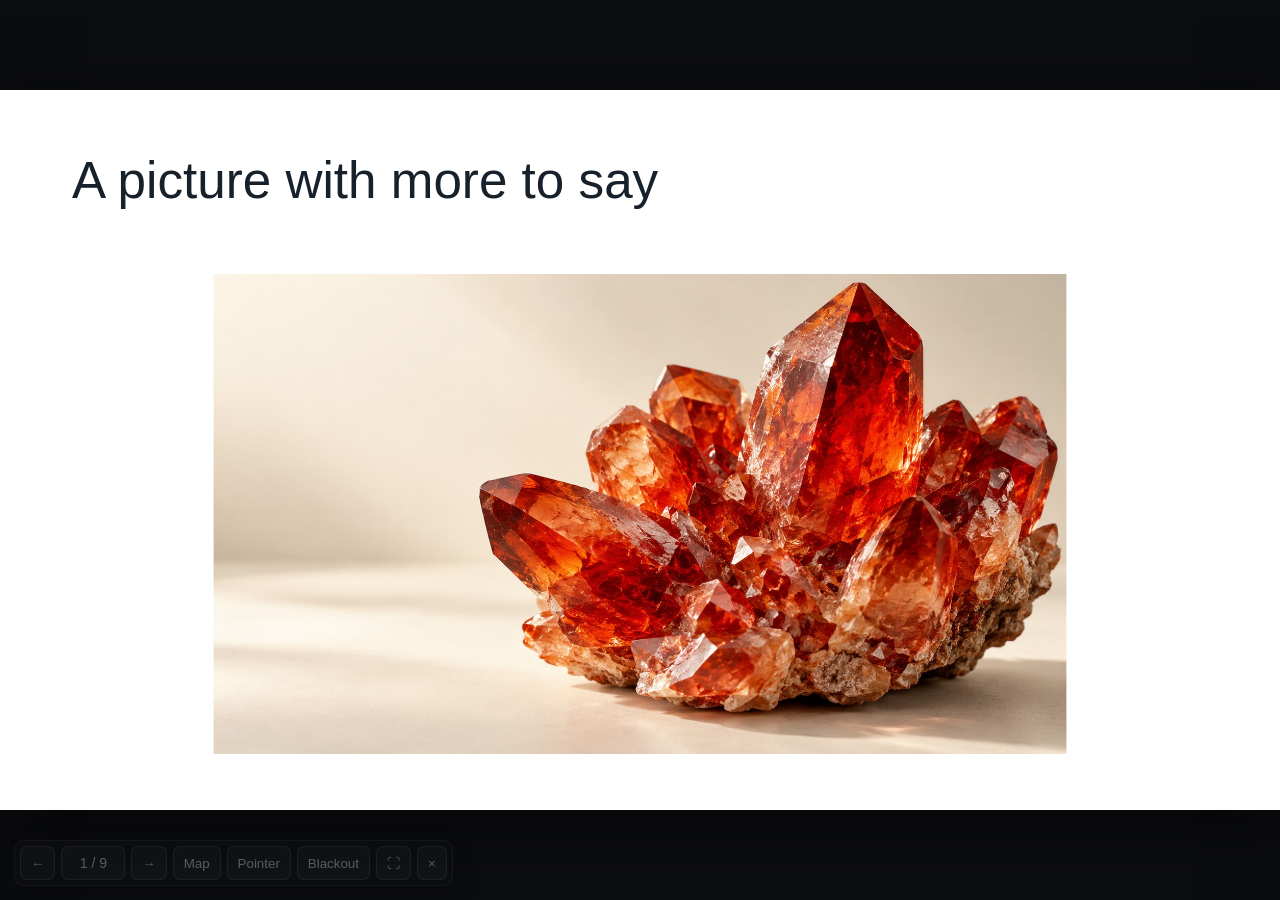
==== commit c3e1d0b9: "Add interactive crystal lattice, browser sharing and branded cover" ====
--- a/docs/demo.html
+++ b/docs/demo.html
@@ -1,4 +1,4 @@
-<!doctype html><html lang="ru" data-spicy-role="ordinary"><head><meta charset="utf-8"><meta name="viewport" content="width=device-width,initial-scale=1,viewport-fit=cover"><title>Spicy — try it here</title><style>*{box-sizing:border-box}html,body{margin:0;width:100%;height:100%;overflow:hidden;background:#0b0c0e;color:#fff}body{font:14px sans-serif}[hidden]{display:none!important}[data-spicy-frame-stage]{position:absolute;left:50%;top:50%;transform-origin:center;background:#fff;overflow:hidden;box-shadow:0 18px 70px #0008}[data-spicy-controls]{position:fixed;left:14px;bottom:14px;z-index:20;display:flex;align-items:center;gap:6px;max-width:calc(100vw - 28px);padding:5px;border:1px solid #ffffff22;border-radius:10px;background:#111318d9;box-shadow:0 8px 28px #0008;opacity:.32;transition:opacity .2s}[data-spicy-controls]:hover,[data-spicy-controls]:focus-within{opacity:1}[data-spicy-controls] button,[data-spicy-frame-status]{min-height:34px;border:1px solid #ffffff2e;border-radius:7px;padding:7px 10px;background:#24272dcc;color:#fff;white-space:nowrap}[data-spicy-controls] button{cursor:pointer}[data-spicy-controls] button.active{border-color:#f08a68;background:#6a3529}[data-spicy-frame-status]{display:grid;place-items:center;min-width:64px;font-variant-numeric:tabular-nums}[data-spicy-fullscreen-prompt]{position:fixed;left:50%;top:50%;z-index:30;transform:translate(-50%,-50%);border:1px solid #ffffff52;border-radius:12px;padding:15px 20px;background:#17191df2;color:#fff;font:600 17px sans-serif;box-shadow:0 14px 45px #000b;cursor:pointer}[data-spicy-blackout]{position:fixed;inset:0;z-index:19;background:#000}[data-spicy-pointer]{position:fixed;z-index:18;width:18px;height:18px;border:3px solid #fff;border-radius:50%;background:#ef633c;box-shadow:0 0 0 4px #ef633c55;transform:translate(-50%,-50%);pointer-events:none}[data-spicy-map]{position:fixed;inset:0;z-index:40;display:grid;place-items:center;padding:24px;background:#10272bdc;backdrop-filter:blur(8px)}[data-spicy-map]>section{display:grid;grid-template-rows:auto minmax(0,1fr);width:min(1480px,96vw);height:min(930px,92vh);overflow:hidden;border:1px solid #b9cad3;border-radius:14px;background:#eef5f8;color:#17324d;box-shadow:0 25px 90px #000a}[data-spicy-map]>section>header{display:flex;align-items:center;justify-content:space-between;padding:20px 26px;border-bottom:1px solid #cbdbe3}[data-spicy-map] h2{margin:0;font:700 28px Georgia,serif;color:#294b61}[data-spicy-map-close]{border:1px solid #c4d4dc;border-radius:7px;padding:6px 12px;background:#fff;color:#294b61;font-size:22px}[data-spicy-map-grid]{overflow:auto;padding:22px 26px 34px}.spicy-player-map-group{margin-bottom:26px}.spicy-player-map-group>header{display:flex;justify-content:space-between;margin-bottom:10px;color:var(--map-color);font-size:18px}.spicy-player-map-group>header span{color:#708697;font-size:13px}.spicy-player-map-group>div{display:grid;grid-template-columns:repeat(4,minmax(0,1fr));gap:11px}.spicy-player-map-group button{display:grid;grid-template-columns:auto 1fr;gap:8px 10px;min-height:112px;border:1px solid #c8d7df;border-top:4px solid var(--map-color);border-radius:7px;padding:12px;background:#fff;color:#17324d;text-align:left}.spicy-player-map-group button.active{outline:2px solid var(--map-color);outline-offset:-2px}.spicy-player-map-group button span{color:var(--map-color);font-weight:700}.spicy-player-map-group button b{line-height:1.25}.spicy-player-map-group button small{grid-column:1 / -1;align-self:end;color:#748899}@media(max-width:850px){[data-spicy-controls]{overflow-x:auto}.spicy-player-map-group>div{grid-template-columns:repeat(2,minmax(0,1fr))}}</style><style data-spicy-frame-css></style></head><body><main data-spicy-frame-stage></main><div data-spicy-pointer hidden></div><div data-spicy-blackout hidden></div><button data-spicy-fullscreen-prompt hidden>Enter fullscreen</button><nav data-spicy-controls aria-label="Presentation controls"><button data-spicy-prev title="Previous">←</button><span data-spicy-frame-status>0 / 0</span><button data-spicy-next title="Next">→</button><button data-spicy-map-toggle aria-expanded="false">Map</button><button data-spicy-pointer-toggle aria-pressed="false">Pointer</button><button data-spicy-blackout-toggle aria-pressed="false">Blackout</button><button data-spicy-fullscreen title="Fullscreen">⛶</button><button data-spicy-close title="Close">×</button></nav><div data-spicy-map hidden role="dialog" aria-modal="true" aria-label="Slide map"><section><header><h2>Talk map</h2><button data-spicy-map-close title="Close map">×</button></header><div data-spicy-map-grid></div></section></div><script id="spicy-project-data" type="application/vnd.spicy.presentation+json" data-container-version="1" data-runtime-version="1" data-checksum="ec6f55f6a07976397612d56aa18667244db5d66e73fc16a807bea2cf83b7bcb2">{"checksum":"ec6f55f6a07976397612d56aa18667244db5d66e73fc16a807bea2cf83b7bcb2","mediaType":"application/vnd.spicy.presentation+json","payload":{"assets":{"49992fa0a55c2bedc88b2ba747e598a07ec4f8bf4861bd0b9362d038f9868646":"/9j/2wBDAAMCAgMCAgMDAgMDAwMDBAcFBAQEBAkGBwUHCgkLCwoJCgoMDREODAwQDAoKDhQPEBESExMTCw4UFhQSFhESExL/2wBDAQMDAwQEBAgFBQgSDAoMEhISEhISEhISEhISEhISEhISEhISEhISEhISEhISEhISEhISEhISEhISEhISEhISEhL/wAARCAOtBogDASIAAhEBAxEB/8QAHQAAAAcBAQEAAAAAAAAAAAAAAAECAwUGBwQICf/EAE0QAAEDAwMCBQIDBgQFAgQADwECAwQABREGEiExQQcTIlFhFHEygZEIFSNCUqEzscHRFiRi4fBDcgkXU4LxJTRjsnOSNaIYJkRGlLP/xAAcAQACAgMBAQAAAAAAAAAAAAAAAQQFAgMGBwj/xAA/EQABBAEDAgMGBgICAgIBAgcBAAIDEQQSITEFQRNRYSJxgZGhsQYUMsHR8CPhQvEVUgczJENichaCkqLC0v/[base64]/FCaHFGKHahSSRg4oUMcdKFNCL78UnOaPOe1IPXikUwjzg0MnNEDR/FCaPpREmiJxQJBoQj3UWSe+aFChCTxn5oYx96FAfemkiOaIjNKPWiOKKTRD+1D3o8/FDOPzpISaLNGeaHFNCGTihQot1JCI/[base64]/Bpw8dqSRQmm1DHWkEZ+9OEccmkHj5oSTShScY5zTpGeopBGOtCaQaSetLxREYoQkH4pPIpZ570kppJpJpB60ojn5os0IQpJpVJNJCQo4pBIpaulIzQhJNJzSz+tIPWkhFnmlA0WaPtQhGTzxQ/F8UMGh0oQgRikkGjznrQ+1CaTQJ9qPH60RHvQi0OtDpQzih9qEWgKMnHQ0P70k0JIf2oYo6HehNERxxScf2pRGftRZ9u1CSIDiknNOduKIjFCdpOPc0fSh34o8ZoQiHWjzjoKGKAJJ5oQiJzRHilEd6QcChJCi+9K7UPvSpO0nGBmi+TSgOaB/[base64]/Cd5/wDzav8AaiKuSDwR1+KaSJf5U2r4pw4JpChnpSTTWO9AjHApZGKIilSEgp4pCj8U4ee9IIxRSYKaVzRZFLIzRY5pIKR06Cjo9vejwaYSScY/[base64]/[base64]/lRZpIpA0Q4o6LvSTR0Afei60O/ehFJfaiJ54oiSOlEc0IARiknJPNHnFJ+aEIUKFAUJoH7UKGaFCEBRE46UM80MZ600kRoulGRScHvSTSs+9ERnpREZ6UMEUIQJoGh1oYx1p2hEOaB/Sjz96LqaSEDScc80CeetFQEI846UQ60PvxQ+1CED+tAmhnmh96SYSVdOKSenzSz8ikqx2oKySDwKIjd8UojPWiPApITR44NFj4/[base64]/YUk/[base64]/FJPFCEQ9qIilY96LHHFCEnAojxSiOaJQxQmk/5UPzo+1ADHehJADFA8DildKG0UISeTRGlGk4x0FCEQzQJ5waAFChCID5oz8UY4PFChCLHNGB7UByaWB9qEIsAij25FK+1A/FCEkjjiiNHk96KhCIJo9uKPjNA/FCEWaOixQPFK06R8EVHXy9wdO252depTUOK0PU44cZPsB1J+BUNrfxAgaIguOySH5aWytEZKsHAH4lH+Uf3NeTfEDxNvfiLcW24q25cx9aktRmz6YbQzzt6JB/qPJ61U5vVGQksj3d9B7yuk6N+HZs2pJPZj8+59Gj9+FYfE/wDaC1Dra9OWPQTrmnNPxsruV1UoIkONAncAr/0gegSPUfeqwvxCvMWBPu8WReHrJCYccddkPuIjpbayv8JPJUdqcZ5JNTumtBRrTb9tz2XSfJWVKQB/BaIznA74z+I+9Vn9qjUatMeDX7g2tNuagnNIBQvlTTR8xYI++wH5rmXdYdk5kcMbr33Pb1oL0TH6NBjY5aIxvwDV+8nzXnfS/jDqYuSIruqtRR3Jat7RbuDgBcOcpPq4Bzx8itq0X+2Fr/Qi4LOoHmdV2VlYS81cEgSwjnKUPjndjpuyOK8ksyA06FtkpWk5BHYjvWsM3OPfrYh1phS/qWvXg8JcwQofl2/7100kzoacOFhk9Hxcn2XsB28l9PdAeIFi8T9MRr/o2aJcCT6VJV6XY7mOWnU/yrHt0PUZFWPbXyu8LvFXUngnqkXLSz6SHCEzbfIJ8mezn8Lg7H2WOUn4r6P+FPitYvGDSrd70q8fThudBdUPOgPY/wANwD+yhwofpVjDMJAvNOs9FlwH2N2Hv5ehVwIpJxThHxSSBW5UiRii2UvHuKTn2oQkKTSCnJp1QzSCBQhIIoiM0sc5xRY/WhCQU+1FjilcD86IihCQR+lNqGKdUKQR8UITe3nrRdDxS8fNJNCEWKIjFKoifahCbIFAkUo/2pChjpQhJPPSgBzQo85oQiIpKk9MU5j34pJFCEj8qLHvR9aHWhJEKBozik55oTRUXIOaM9fik/ahCPIFHnikD5pRoSQPNEaLOOlAnI60ISBRdKUaSRxQhFkGh/ehg4odBQmjx7UkjFKoYxQsUmh3o8DuKHXrQkkKFIPFOK6dc02cUwhEKCulDFDNNCQRRjmjNF3oKER4zQozjtQpIXqUjNDGaLPvRZqYoiP86L4oifehkZpUhH/egRRZ9hRjJHNCaL7UPzoz1460VJJD7UX2oEkdKTuweaEI+9DPNEc9qLrQnSUDzQJ5pOc/[base64]/SmhAHmhn3oqBNCEec0nPPehmiPPzQhGeRScUfUdKGPmhOkPt1oicGjHwfzojQhFwfiioyaL4pIQo+vWgOOtChFpBPOKI9eaUevNEcdqEwkqT7UkjqDTneiUM0qTTKkmkEfHHvTqhREGkskycdqIinCKSRg0kJvAolCl45oj3zQU03jOeTSFA/[base64]/NCEM+1Dt80RFDNCEZI+1DtQzQOO1CEM4ofrRYo/vQhKHSh06UWfYUDQhHkGhRHpQzxzQhBQxQHQ0D/ei70IRHrQ6dqI+9H1HNCED6RxSFUojA96SoZxihCGeaM89aLHtQwe/ShCPtiiJoE4oiM0FCBPHNDPQCiBxQPWkmgPijPzxRZ+aFCEeMc0VAnAogc9aaEM0Yoh1o8UIRijPSiTx0oflQkgQAKSDzSjx2ogCelCaFEfnNHjigBihCSRRH5pWKLFCEQ+aOhijA45oSQ6jpRnjp/ah9qLGKaEkjnqaHP2ozzQxjrSQiAx7mj2j7UfQUMjHNCEWB25ounXvR0AM0IRAc0oYFFt7Ght/ShCVnvRE+3FCjxmhCT+VFRkHtQANCEMZozwMUWPiuW5XKLaYTsu5PtxozIytxw4A/wBz8UnODRZKya1znBrRZTylYzWReI37QNpsK5Vp03IEy6JQUmQ0nzENL9kdlKHc9B96gPEzxMl3+O/DtqnLdaVAhZ3Yekjnk4/CnI/COfesNvTKrZIcZtDAduTjYCSE8NkgnJHv7JFcT1T8Shz/AAMU+938fz8l6X+HPwYC38znj1Df5/j5rulaveu12Xajc9825ObJJey7sBzlSz/Vg9Kvui/Da36a81u0lS/PVucccO4rIz1P9Px2qieFeiEWm8SJFy3LuccncwpOSHDn1lXQqH9PzntWsxLfIX5yZRc2EqADXpCRzkE/09/nNc11LIjYRFC6xy4+ZXbQseQXvAaew8gkx4SWVrENSJLjazx/Irrncf5vt06V43/a91Wu++JYtbaypiwRUsEZ485frc/zSP8A7a9ttOQtPwpUuWUogwGlyHnAfSEISVEA9xx19zXzG1bqJ7U2orpd5JPm3KY7IVnn8airH5ZxU78KYhdkOmP/ABH1P+kZEoKhFJVnPerboq5uNF6ElwpS4PMRnsodcfcf5VTy96sKOR8V0wriYEtl9rktLCiB3Hcfpmu9miMkZaq6KZjJNXktYYeg7HBd07twJQ8QVKHX0n7+/wAV3+GviRfPCbV6L5o6YGnm/Q606CpmYznlt5PdJ/VJ5FVpf8VKFtJDiVJC2yVYBSRmmpqEZ+oQEthw8spOdvuR8VV4xMbuVM6hAzIiLHNBH3X1G8HvGiw+NOnDctOr+mnxAlNztTqwXoSz0/8Ac2f5Vjg9Dg1fCnjmvktorWl98OtSQtR6HnLg3SEcZA3IcQfxNuI6LbV3T+Ywa+jngb482bxtse6MhFq1HCaC7lZlObi2D/6zJ6rZJ79U9FVeY+Q2Ta915L1z8Py4LjJGLj+3of5WlngUg/bNOqHFNnrUpc2knk0kilEc0RTmkhIxigRmlY9+lDbxQhNlFEftSyOtJPHWhCSeaQRilkfpSe9CEg/H9qTjFL2/NJKePehCSfyoiD7UoACiIwaEJJFIIHzTlJIoQmyOO9F0FLUnPSkkUIQHNErpRnjikq5FCEgk9qIGj68Hmixj5oQhjPSiJwcCjUTmixn5oQk84x1pI4pavvSaEIwKKiBzR7uKEJJ4pPSlKGQOaTj5oSpAHJo//OaTilY6UIQwCaLHtR4oH4oQk0DyKB60KEIsUXfFK6+9JJoSSc5HNFilEZpNNJFihjPxQ+9DGDQhJIHzQx96NXSk59qEIjQoifyoUIXqTjBoZ9qIDihUy1ERnjpRYoYoEVihDGKFA8UROe+KEIZB6UWaBogPehOkM0O/NEevBojQiksn2ovvRZNChNA4PJNDGKLoaM/[base64]/[base64]/rQwe1CEMZPtQ24o8YHvQ25oQiAz7UNvzR4owM0ISSOKG0mjVgCsh8b/wBo+yeEEZcGIhu9aqdRli2IcwljPRchQ/CnuEj1K9gOaxc9reStsMEkzwyMWVcvEXxHsnhjZP3jqWQlK3iUQoaFDzpjn9KE+3uroK8Y+Jf7R1w1Zf2GJqmg2h3iJHWVIjp5ykAdXPcnn2xWU6z1NqLxF1O9eNaz3ZVwnYwoko8lvnCW2xnY2kdE/mcnmuW2aOuElT5jxUsLwcSVpOSg5wEjHU+/WqbqE8D21M6m+X8/wvQOh9HlxiHsbcnn5eg/lbFDvrkq5iDFWCJ21K35CspaUc+rJHHHBPxirzaWRZmyqI0zOeLm1M0oLiUHkejjk+x/KsotFqRYI8JMkuKfyXHQr8XljqVcd8/h/OrfM8S34momFsQk3B6IMrgo/hstt85QePY545rgJsH8zKRCNvNeiGbwohr8uPVapYmREadU6CQXDkY5BJwTjHBOcY+9SImtjzC8SUJV6kpHA6gADp+f3rPl61RHQHX/AC4alt+eptSsqbRztSUgds8Z696l9LzTqlh6XbEExGSpDjjuEEEAnaB247/NV8nT52M1FuyxMsTnEudyq7+1RrBvTng3PYgrWh6/uIgtBRyrYTuc/LanHHvXgRxkYJWCAe/tW9/tfa1RP1RarDEeK27PFLrw6BLruCBj4QEfrXndU8chRJ+K9B/D+G6LCaSN3bqBNkQsNEoFtPmnOfvSwgEegDA71zofClHGOacCylJz710JBVSJWWSFd9J3H6q3GK9yuH+D5Qe35Gu15w7lpSQo54xVHslzEK5NLJISs7F/Y8f54q8uoJXt9CV/I61T5UfhSX2Kv8GZuRDp7t2/[base64]/Yg8EZBBFfSL9mf9qe2+NcNuyalXFtmuozeXIyfQ1dUpHL0cHoruprqOoyKu4ZQ4UeV5N1/oDsN3iwj2D9P9Le/vRGjxnpQI+K3rl0kUrHuKLB+KUaEJsjjp1pvac4p00k/+GhCaI60g04pP96QfkUIRflSaViioQkY54pKvmlkYpJ+aEJH2ojzSj+tIoQhQFFmj69KEJKutINLV+VIP2oQm8c8UrmjxRlPzQhJKaLNKx780k0ISDSDThFII/OhCTnH50WaGOeKH3pWhGKAAzz3pPQ/el4/M00IiPzzQJ4o8cfeiwaEIduKLOe1Dr1oHNCSTijx3owOelDFCEk0R57Uo/FIxnOaEkWM0MfNGKIgE/NCEkjmgaPFH/emkmyOcCgetGaT2oQiVQoHFChC9Q/[base64]/[base64]/FAChJH/AGodetEaMCkmh2+KMHNFxRigFFI+DRH5o6B+aaSIfAoChjBo/vQmixREc0Z680RHPApFAScGiINGTnpQ+KEJPSknpSz8UjFJCLtmi69aVj8qIjHamhAHih1oYoj80BCANGetJpRoQlA4NGKQDSqYSR9KI/FAHkf60D1oQgaPtRYocihNCgBRg0BQjsj/ACovyo6LPvQkgKUQB1pPSjzx70k7QosUrk9KHNNCLFFjNLHvRHrihFosDFEU4pVA0JJIFGBmgQaPv0oQj6DiiIx0pQHvQwO1CEkDiiI5P2z+VcF/1DbdK2iTdNRzWLfboadz0l9WEp9h7knsBye1eNfF/wDaeuXiRMcs+j0u2bS6VfxVOL8uRcQD1cP8rf8A+bHJ/mPatE+Q2JpJVl07pk2bIGs2Hc9h/fJah44ftKqsy3dPeF6VzLs6Chy6Ib3NtnByljjC18H1/hHbJryZetEv3HVCX7VMkSXZJD8p58la475B3BbhHrVnJ96u0Q3GfcGJjx/gl5KVMtZSlpIGMpzyoDqccVoEHThAeFujM+SWyoyJLZSdvO5xOBhAJ4z1NcB1Lr2SyS67H3L13pf4ewcaDT7rPc/3yWY2vS9m0ZdGo90Lk67y0F1TjidyWBzhbgIyCewrYmdFi0pUibCCn/KKyCUrClKzgekEpKh2PQVnpsidQ66t0xgtwbfEd3SSvBdDDR9ClAj1qUvoBWz3K4RUrhJscBLM5htQfdSVLMmU4SU9U4O0d8YyD2qlzIzOGa3kvIF/PilbeM7HOmNtN3+G3c3/ACsj15Y7dYJD0pciQ8EIbQ0h1tKVyJhBJSkAf4SM857D5FQOiosOEXlXd9tpb53tuujJ3c8kY79AelXSdpNci9/vC/R0yWoy1MRWQsKQsjJWrgAEqV1HH34qwsRLOWHnJEBtmUNx8sMJU2U85PTj59ulWTs2LGj8Ju7jzW1egWlkMklSPNjt3+K4rbpJic6txxKEx5CPN8xDgUFE5zgkcjbn4GehpQkQNGszIpcajxX1kgOqP8VKQo7EoHKh6RknGO9ct/1BEtrPlw1p+oUkFGB6Ghg4cPHHHRPesz8ULurT+iLk+4pYnzCYjbrpyt5bg9awSOPRxj5qVgwSvaHz8Hgfytcv+aTw4jv5ryRru+zdV6qul5uB/wCYuUpbygkYCcnhIHsBgD7VXSlwDlJzV0FhM1RScJz0NPDRLsiO9hxAUwjcgH+b7V2jc6GNoadqUd34U6hMS6NpKorbhSecipWJcozbDzc2MX1KT/[base64]/qjJYtkpLsN5wILjjRQpPsSOcDFc/il7nW30XVZnhNb4buVXYkCRdFLRCjOPllsuKLQyoJHVRrlfek6ffh3Czz/JnR3g6yYrxQ9HWk5SsKH4T7EVdrL4Zv3y9ItsaQhLzjTi474J8t0pBOE455qrXe3swdjEtny3UghS0juCRz7/AHq6gymGQBptcxldPc6JwePmvoX+yX+1rG8ZoEfTWu3WIeuY7eGnMBDd5SB+JA6B8DlSB+L8Se4HpYjPaviZFcctUhl+3uusvsOBxt1lRQptQOUqSRyFA8gjpX0g/Zy/agd1Ki1aR8Yn2Ieq5TCTa7m4oIbvCegQ4eiJI9uAvtg8VbxzsJDe54XlvXvw6/GueEW3uPL/[base64]/1zRE+1CSLkGjPShj5FDFCElQyKbPNLJ96T1+1CSI/FH96B57UAKE7Q20CkduKPrQxmmkmymklPtTpB+KR3NCEgjPQUKWcmhSSXpsHBoE+9ECKBxUtRUe6iJNFkfNDPHNCdI80XWgKKlaERNChQ/[base64]/[base64]/NACgISFfFJJ/Slq47UihJFihSjx1pODTTQxREe9Kx80mhJFjnND7ilAc0VCaIdaMnFFjHSgRStFI6AohRihJH0PFCgKHemmjwKMUXelfBoQi69KI5pf8AlST8UISe/FK6UWPyoflzSQlY560YohzRg00I+KGKFD7UJIEdu9EOKPvR4z1oQk0eMdTQpJ+O9JOkoDNVXxH8T9P+FdjNy1ZL8suA/SQ2sKflqHZCfb3UeB89Kh/FzxZT4XxISG7c9OuFyWBHQ4lTbKEbwkrWrvgn8IOffFeMPGCw6yuWsrze9ZRLxcXVS3GGZRiKMYNo6JQpOUJQAfwg1olnDNhyrjpvSzkEOeab9So/xg8ar/4zXtC7glUS1sOH6C1skltnP8x/rX7rP5YFVe02x+VMbiwopXKW5tSMZwffJGB8k9K67VaJ0fEyQ15a0Z8skjI9zjqE/NaxpXSqGGUvRmEqfkoHmuKScIB/kGBk5PcVy/[base64]/LGy4Bos3zwBz/AKWYapsMvw8ny1akQiRcFIaitNsjf9Q4sFamwdoxtzhRB45xUQu93K1y2LnEdujD0tCw0zGPleZHSCHRgj0t5JwrnNX26aBuVgLC7pm5Qor+W21APKkvqzhpKiPW2CACsHmpucl3UbEB+62+wxV2+TlqPHhKG4p3FTCl/wBIBA9q6FpxsbV4uzx23OygF+TkNZoIcwjc7Cz7t/8ASrmn7uiHLMufFbVbQxhMSY2UJLBCsKyB+WeqsE0zOvbdyjT37TEjsQocdbriwkJQlI3bFEqznPQJ74qK8UNUDUF/ei7WbfAcfSG0tt4bQnlJXgDOxJzUzfdEp0dEFvurLK7TcYxWiU0+l1U1RCil0IxkJzjCenIqXh9MYR4rvabdjb6+aiZvUXBzWN9l5Hn9B2WY2/UkiM0zJS2pby1KdDjbJdYKsKKGCsj1rIOSr+XASKov7Rt6RPuVgs9tHlJiQzLfaUcbHHjkIJx1CR3963fS93FstBs90ZYTbvOIbS6yMx1LKt204weeTjoK8b688QoOrdc3e5OtARpMtXkKR/K0n0o/LaBVsWOkfqa3hSuhGKOf/O8Aed8/[base64]/OeKJ2lx53FfTj57rskLycNhR3dDjFPWGYmxTpEx2I3NWlooaS4PSgnqoj7cfnXG/qOPDheay0pRcJ8sKGNx9/tVXlXWZLUpT8hWHCSUp4H5CtkOK+Vpa4UOFC6r1nExJGPY7W/kUNhttd/MbH7LS3r8u7suPQGzHiPEhUdKyUgjqPnB55pqLMcDGx9G5KVbk8YIqraIuiGpLsJ/8Mgbm/8A3gcj8x/lV7EdrzGuCsLAKwnqR3I+cVByo247yytuyXSZn50Yn1e1wfenoN6CXG3EPOx3W/UgoO1SVc+ocf2rllT4lzSW7jb1+eVYU8hXOSTg49/joac1CWzbzHtbbfksPKU06pvDhyO5/wBKrjDsiEltfmIWoEhSVJzt+D7g1pgha8a27FWuXO+NwjcLFc1suWWkMrU2lsqQkkIWOD+ddV9l3C7LhypakJUmOkMttuAqCU/[base64]/En4c8FxnxRt3H7j+F7YP96InNOOIU2opWMKHUe1NE1vXDpJNDFH1oKoQmyKSftThFEU/pQhM0k5zTpGKbUPYUqRaTnii20o0ntQhJIoiKViiI5oRSRiiIxSifigaEJvmiwcUtQogKaSTjikEc5pw/NJIzQhIxmiIpRFChCSBxwKSU0v86FJCaI4o0il4zSce9FoRHk0McUfJ+KPFNCR0BowKGMnijI96EkX2ApKqNXxRUISVUjrThH50gjmhNEM0fah+VD70LEoUCcUCfaiznOKEIHnrSDSj8UWMU0Iic0KCh3FChJemetA/FFnniizipNqLSV1pJzQz7UW4896SaMmiyT1pJNH16mhCVnPahnNJzQPzQikrGaI8UWaHU8UIQzjrR596I/ND9aEIdKOi5oA0IARih9qGfmiz7GhAQJ96H9qInHWhxQmjNFmj4zzzRGhCBOSKHSio6EkX24oxRCj6UkIdBRcEUZ6Un9KdJosYpRNEaHSnSEACPehR/bmiIPXtSSRUM/nRE46UM/[base64]/Sln4oiKE7TRFIUKcPxST0oTCb5FET7UZT70OlCERHGaIij+9ChCQaSo/FLOfypB5pJpJFJPzSz/ekn2NNCLgDjmkkYzx1pfQ/FEoZHvQhN/[base64]/WjwcU0kBz04pXSgE0fTtxQgose1KCaIjFcF/[base64]/RA8CSXk8D+f4RQrpPvjMaFLmS5OJ3mspfkKWlClY6buE5xknvV/smrbpaJM5u2XC4RQt5xSVQ3z5Cs/iBScpGMZzjms9bt7sUOIUNyy0cbGyUtjuSfftirTZIimIaFSFup81OBHQONoHBUPbvXMZ3U31bCu/w+lR0GvbY9ytUbVzkEBl2Lb5Ljjhey/FS5tJ6rUQOQeu01I2vzULU7HRlRPmI2jgLOcYA+OiarH1cGIGUSm1tuuOFSSEbkgD+YnuPitV0noaTLs70m0T40G8Rn2pqFuzENiPEBJW6rvyR0/KqHH6ZkZ7w3ehv/ANeqmZmZjdPYXmhe3/fooNelLs+pzyoLrDRiFxb8pYjgN5OV56lXUYxTtli3e+JRGhLbfjslT8qXKTgrjoBAW6cf4aQNu0dc1ITolz1W9I+klRJDsRhyZKnyJCWW3sEje2knJbI4CccnmuTSmrYrtrlLR9VDdQVP3R5/DbCG0cx20g/i3KJKkjk4rp8TpscFBt6ffyudyeoyStJNFwrtxff+Phsp7UHiDaIGj4h1Dbi6oyH0ss7j5kQEblBR7YBSpIHGDWaX+9NTAEWubJkIkhS1FIw2iPg8gDos56deKLX0h/xAnSJy1RW1EBSo8VGxtCMEAIQeVKJAOfnFKg6LkRHmU2ZBkQ0Jbz538JzbklT3sCCCCaJcHxZC+rPG/ktuPOyCMNJ03ZO/fmlyps8GAUrv+2Q0hry2QkBbbTigTh5Q/EAkjOPepi96SfZgMLU/HmoejqMZ6IfMSGhn0juhPTrzT9osL6ba5IuTAtcaOp3y/PHocbychGfxnOfV8ils6thW22qNhDqmkkk4awoD1Zdx378VcY7XRR6X1ap8l4lm1RXSzzxyuFv0h4AT7g07LcvCiIzSn+jTrm5A8vj+kk5/6a+fe9QOB0r1V+21qWKVac07abvNuLa0ruk1Lw2JDi/S3hPbjfwa8uNNBe4AgqT296tYAGssjlao2Pe4AHZMOEuck81zrOB33A81JSYqWIiXVOo3qVtDXfHvUernOBx71IjIPCwy43MdTueUznJyeBS21qbXuSpWR7UpSP4RV3zTQGMVt5CgbtcCpG4Xhyc3HDwaAjp2JCE4/M/NcZcQ5+E7VfNPRrcqchwoUhHkp3FSu9cz9skMNh1xpxLajhKynAV9jWtgjb7I2U3KkzZP872lwPf3bfThOxHXYkpp5B9bSwpJ9yDWxwECYy1MiuEtvthWPgjt9ulYvGkLjZJSlYPZQzWleGV3RdGHrY6ptlxgF5verAKP5gPkGqrrEL3ReI3t9l0/4Mz4I8kwyGtfF+Y9fUX9FZJnmssOjB+nkKG4KTjJHcVBy4xcI25CFDIqeu12bkRI7SVFa2lKBV/KU9sVDrkKIbHCkIyAPg1R4+sCyKXokxieaBsKKcZKFYcHBNNrysKCUFShwCOPzqTcUPMyEoWCOQrmuSTGUkgtnHq3Y96nsfdWqufHq9PC5NhJAHTvjvUiLK4x5RdbQ99QjchLawskexA6fauMpyCSduP866X5KEy1OW8Ox0HG1JXlSeOee/NZOLuybYo/+Qte2P2U/wBqRi2aYa034t3ltmPBkIh2q4S1kuMJP4WnT1LQ6BZ/D0PFexRhQBSQQQCCCCCCMggjggjkHvXxY2nzSSVK8zocZ3Z7H716x/ZP/a9OhTF0V4syXHNNoUGrXd15Wu05PDTndUfPQ9UfapeI8i2vdfl/C83/ABZ+GyXfmsOOv/YDv6gevcfEL3wE0KUhbb7TT0Z1p9h5sONPMrC0OoIyFJUOCkjoRQIzU9ebJGM0RHtR496M/lSQmiPekkU4pOOhpBJoQm8e1EU+9LVRdqRTSNvHeiKfinDkUWD96Ai0yU80RFOqFNq/KkhIx9qTmld6IigISfuKHf3pW2k7famkkqAFJAzSyftRUISNtA/PNL24olDPShCQRQ7cUeMUPvQhEB70OgxRmgoE9aAhJGKGPaixR00JJznmiINKNFg/[base64]/[base64]/WkKHFOnkUR5oQmCCOlIPzTyhjrTSxSKYTZHWk496Xik/esUwkEc0kjNOEYpJxSTSSOMZpsjHanieKQoZ+9CE0cGkKFOEYNERWKyBTRGetIJ7U4rimj1oTRUVGfaizQhERSFCl5/KkqNNCT24osUrjFFikhF/[base64]/WgU+1CjHzRaaGMUB14H96H50RPtRaEeKA4oDPvQzmkmjBHbilgdzSQMdaWOmBTCRRf5UeOM0oIPzVF8TtcytLQFx7KytV0cdbYypv8AwPMxtISfxqIJxjgEc0OcGiys4onSvDG8lTGsNawtIxUJeH1l0lJP0FsacCXZKgOv/SgdSo9uleJvEvVF/wDEzVqEaqmJQY61BEZP+BBSBkhCe5wPxck5q5X3VbjfihOun8G4JjOOsqTLcyHUlvywpRB4AJ5A4zVMtkGczc3pC0QZDjzLjPmPo3oQVjBUkZ4Wkcg9qr58jVsOF1/TemDH9o7mufVd/hNq+Loa5TLzc3nnpDEYCAyEf4j6xtRjn0hI9Qq4R7zfLfBYTb5trmQ9QIXPXBlNh9h50+lSn0nkOZyQQaqJ0OIMaKXT9SUKS8GlAoUUHgdTznqD7VcmrQh+Khll0pdkJKEbGtpbIHIJzjp2/OqqeWQnSO37roYYYf1ne/jxx7vNRVhsEidEIjtJDiFHellsrSCP8kDoc09I0Je7fLRJchOsMS/Ql95QQ3yCeTnoQCRXVb5NwjsSrjb73LZhyoi4rGxadqED0+SU9dxPOf71Gq1PMlW+J5CvNEAGMuNLXlDXsME8knkHt0qvGHE4W+7VicycOphFfFOwYLDH0Vxu4bn25uZ/HDC/LVsT05PTnjFdF51rYrRp6aIVpjRrhcppUVpWp4lKTuCVrP4UpIGUjrk1yXDUNtgRYrWq3lslpxTqGHEBYaK/xOFA7E+/QVITtIw74zsctYagvpSmO8maAFFQJC9uehHYVNhjDRpjGyiTyanB0t39P9qE0RpXUmu7wVW6Ot559pbyXnh/DZHqBUc8BsdAPerbrCDJvP7va03b2nraqIiJH+rGzz5LYJWpWDyvOdpPar7pHXK9O2NWnrSygyH20sInLGwrbCVDy0J6H4PvzUfbLgu6MosMFPl/RvOrdfCs7W05O4nPGOQT3JxVq2KMMAB3P9pUsmTOZi9zQAOPd5/wq1p7SyIEGNOuZYjuOSloCHvUskZCtvfB529gBViul/hwHWVRIsRxDIDTCpJOCrBSFhH9ORgA96RqiQ8/ply42ZaHG1uBvyVKSpDbfIU31ylXO7PzSITKpFkhRHZMlsuyd7jaAgr4yUhKjzg5JSO3FZj2fZatL3a/[base64]/[base64]/hHYY96btK/3XcWJKQAEKwoHoQeDTFsSlLpceSHEp/kJxuopDq0EjcFDPQHOKenmPkfytDpAQ3JcADe1Cqqq/vPcq7TJBecK8qQScpHYUtub5u1KgErx17Go2wyxdrSpClZfi+lXuU9jXTb2X5kpFvhslyTKcS2ynoQsnAxVTJGG213Zdn0/MLi17eH/AH8vfey7SopOTxSlblAqTyauGpfDW5aRgl24vQ5oilLU0xV7/pHSMhCz0/[base64]/iOedp7AVzXyOWnm5MUOfSSslKycnPcE+/etLXW8eqlSR6Ir2Nc+f/AEvWX7FP7QD2nn16L1hKfXZXnUi3KWd37ucUecdw0o8EdjyK92uNFtRSoYI4NfHLw91CLDqmN9cvbGkjyHHM42g/hVn4NfVTwT1wdc+H8F2U8HLla8Qp4zzuQPQs/CkY577TU7DyHCd0D+Ktv7j4fuvH/wAddHij0Z0AqzTx68g/EbHzIV1IwaSRg04RzSVD3q0XnSbKc9abVzTpHsaQRmlaabxQ25NK6UAOPekmkY5of2peOaIg5p2km8UkjinMZpJ+KSEz1oijjinKI/[base64]/eiPNEDmgTnpQlSIntQPJojx0FChNDpQ69aHWgRmmhGSKH9qH3o+opISQMHrQoGgKEIieaM/[base64]/5GlmIpXj2Gk+5WdNnTDjqcuYAUG96YxODjsp0/yoz2/WqtqoWa46Y1qm/Sci3QnWm3FkByOA3lPlnORlfSuM6lu67Y7I1RbGHHbukPGM3LLKoScgpU6vnOTz7AY4qia7nLFvvwaDTluis/TIQhwOKmzXAB61bgSUjJx0zg1sL2gbBbYcZ4fue43HvC8o2zTk2UI0u2OrK3BhwqOFIV7HJ5J61dbFphUMJalrSlTqcOKUrkE9c84OfbtVgsiXLcXW2YaD5zSW8qd5QrjCxz1966Ijb7TbhU5GQpB2tIdc9Trh67Ug9Pk1zsh3XoLX2u9m0C3Npl3dkToyEJb8qY/6lIH4UjBztFSVrYiu22VLDrERSTtjR1qPCz/QrPJxx8VDW3TkqSXnHJMNqUwU7I77+15ZUcApBOCM9MnmrHPEO+WdbKIS2RacoUQ8T5sgd8Z9CSePk1iw3uQtMwDSAD767fD1VA1Fbm4z/wBNEfZhuODcM+klH9SsHgZzkjmueTa5GnHWZLM2NcC2x57stQ2NvDoI8dCiC64f6+1W602JudcVytQktSJZClPDK/Vj/CwDyB7e9cF1FtYhyIsPyrlIt8oSYUlxBbUyc+ooKj07bfuaccbWtJpbXTPc4NBPr5KOtFjsbdvjyNa2gNSrlMV5bjrhUIsXoHXE5yrJO0g45ro1BIYY1g5GLDCIydrCtx9LCf685O1GMfYVwXE36+JnOtszLuqSypb20lJ3AH8BBwRjBCBycZqV0BotcjUjbU2JK/4dtMD6q5PTjtVOlLTw3t3ZSgZ5GfmtgOumtCHf49UkjrNHa7r3fYea59RhNvuCbbDuMWcZDRDTsJXmJW2CeEZP4+MADtU3p3U0LSVokstmMZ1yPklwO/4EZOdzZwThw45Hfiq/H0WqTqaLHUsQ0tSCiGFP+UiPuyf8TJAV0PfirRcLVcbDHuRkzV3GXbQp0oWy0qO48s8rSoAZwMEfatzA4EuApR53MLRGTf0tTWm7do+XdIsqQXrZD24mR0vFwuJ9WFJ54H9WeecV336KJTzkKxyIsqHDC1xmUObVLTzgKVnIV/kKpNlQuRHZcvbwhOSXjiYoYSV856H8PStasmmodouDDEdSFyH2gPN3AFwnoCc8g5yB+tSIgXtqgqzJIjdZcT6chUa3eHVyvDDL0mQ4FSHCXocJIPkJ5y2lajnI6k9Oa8p//EU1gLc7pXQcHzGfpm1XKc2te5YzltkL564C1H8q+hUOXbbYLpHhXO3v3OK0px1CHwSx1H8QZ6e+K+On7QfiDK8W/GfUeop60KEmYY8dLZJQhloeWgJz2ISVf/dUgMZHutnTvEypqHA/dZnG37lJHRQwasTEFlMEIaQhbwO5ZV2HsK440RvzFOH0tIPc/wBq6n30KH8IYyOgqHM8vNNXpfS8RmOwulonge7zCjLkQyr+DsI2YOB0NRHowdxII9q67hJC3yGs7QMH702lthcf1BwP7uoIKSnH+dTIhpYLXN5zxNkO0Vt8vguJxQJ9CcfJoM79wOMAnhXQZp6TG2IStAX5ayQlSu+OtMqCggA/hHapDSCFSyRvZJv2RSpBexk5xSGmkukDkmlJTuX6Ek8dAM09EUWnUrRwtCgpJHYjkVldCgtVGSQOeeVOXSxuaaixxJARNkJ3qaV1ZSemR2Jqtvg7uQQVc1LXGY9cpKnZbzj0h9W511xW5SlHuTUfIaWhwhfVPFaMfUB7Z3Vr1YxSO/wN0sFADntyfU8n5cLs0pNFsvDS38+Q/wDw3QPY9D+RrTbhYX2G25sdAQGzkKSfUPY1lDCDvTu5569q9G6IYa1joFpTEuOLgwVR3mHF7SspHBB9yKpOvTGAsmHF0V2X4DbFLFLiSnf9Tff3/Y/Nclk1e3eIcfT+o5rNr0+SXX24jIDkh0ZIKlHk5NV6ZAE2W21p2HKU6rIdZzv3HPG0duOtV3Uba4ckMPtlpxglKiFZKh79f701aNVS7WsKQrzWweDuIUj7GoEWBpaZIO/btfn6k+vkF0EnWIo5jBMK9e6kpcVcNxbEtpbLzZwttadqkH5FMF51kDZhK9uAsH1BJ7D7+9aFa1QNYrRbblEYVcJLfms3FmR/FTxxuycL/wDb19qipPh9Ot8uaxcltx1RUZStzKfMJ/Dgdfv7VpjzowdEmzh2/cKe7HkduzceYVM2qUMpRknoB2qYcWlUNcNh9T0NQS5tUnaQ5jkge46ZqLukSRZ5DjckKZcTjB989CD7H3rgE591aVFzLieSkcfmKnmMyAOB2UZmbHE4scNyn1tnO1aRhPIH+des/wBg7Ul0jeJciBdZz77N6sjqWmXF5DYZw439zgH8jXlm3M/[base64]/OKEIieDQodKFCxK9IY4oDg0QNGOtSSoyLuaI/NKPxRHmhCKgKBPuaANFJIEY6UXajJx1pJ+KKTQoxntRdqLPFCEeee9DPHFJ70fAoQjzihQzQzn4oQj60Qo/[base64]/[base64]/rSu+aKhKknNERnmlEUk/nQmi6Ur9aAFHj5oQgBR8miA5pY+aEihijLrbDbjklxDLLLa3HXVnCW0JSVKUT7AAn8qPb7Vl/7TGldT6m8GrwzpKZFt0JTjaLzJedLZ+kP40IxySo7MjuOO9DjQtbII/Ekay6s0vPutPEzR/[base64]/+l0vV5HYMDYYTZOwFbgdyD28u6r/iHrKDpzTyX7q6H7td/wD8ngIUQtRVjBcGfQ2kYJBxg+9YRftb2+3/AEiHErU0hla0MLfKfNKl4Usq3HBA6HvxW5eOXibHsHh60I67fK1LrJ/yba2y0nP0y14Dp5ztCMYUSMk14+8Q9URV6haTdLbKgSoDggFVukpdRIjtkZWppef4gUcYBp5dtdsVE6TGHsBc08nv5eXp2Whz7/aIs5t2DbJ8dhxpKvpZk0LG4gc54Ow/NdtrauuqGEyoEFlSGgpLS20BCGQOqU4I3/nzWe2yysXi9mTD1Nap53pTLh3FxcF5A4/hqScp4z0Cq3nRdsnahcehyG2Yce2sBxta1pMdttPcFCsLUPbniqx0L5HURz5K+E8cMYcDx53/ANrmu2kRCsFrn3JMCLaLuAhKI7ocfaca58tK8hSSs+2cVXFX0TWlSJymLakyNodL+UtKVwhK1bu2OTjrR3HUZuUZ1EqOufpy0qdcYjNvFsKdWeVDnIBI6Y6VTGrRN1HEEBuMpi3l4vEeaS2xnnLi89B7dahyvaXf4+P3/hWWNjPDCZjvfPkP5qrWiuQTEP8A+MVJ810elYc2b1EcEEHhHfcKculmcukwFpCG5T7KErYaBdCUp/[base64]/fFTWBpYD3+6pZi8Sub2554/75WLftXQLH4L+C921XoyXuvjy/o0BtY2IMncgHIO5RHqUCc8e1fJfcpMgDJOD1r33/APE01XK0xbNJ6BU7HCnn3bzLQwskBAy0wkjPAGXCP1r5/[base64]/hPNr8rJQcEjGRXfBjtKO8Z8sjBUodDSLE4VvhplCXHnz5aUqAPWrjf8ATDtpsiFyzHZdRna1uwXecEgDrUfJyAx4jPJVr0rppnx3ZI3DBdV9LVXMFl2HMeLoQtlILSDwXMnH9qj20qS2ou+rPvTrskubN5/wxtH2rtYRGVEUVuFLo6Jx1rbZaN1FDGTSWyhQPx7/AOvguBhBcQAQeOuKuvhZfhZtRpjz8/u6efKeUc4bV/KvrUTbIyEW9LqwAOST3rq0myqVMkOr4bCvSntntUHMcyWGRjhsr7pPT5o8jGfG/wBt2/wrv6dle9R6Nj3NciXZpKVutLJWwo8KA6kZ9/aqNcIi40h7zW0tBJCkoSMADuMdav7ZlrgRrmiQ2sJd8p5pIwpkg9Vc8giuHWUVn+A6tO59Qynb1IPvg1SYks8LmxSbg8Loeq4+Lk65YDT28j/SpEW6yIMlJbCVYOQhauD+eeK0e3eK4t7H/wCMUou8VDafqGJyeEE/iQhWdxx2UP0rObjGcJAYj7MdHHjnH2FRSojvlhb+9zafWlfX4IFWmR0/GygPEC5fG67nYRc1hsevC3HxN8Q9L+JbcC5W+Opi5CO1GfjFWEsIbGE4OfUCPzzWaT9LvJKX7aVSY6z6FAYUn4IqPnIYsryWIa9wShIdd353lQyDweMe1TmlLndSHPqZrjtvZyltKiFZV14PUAd6iY+CcWMNx3eyOzj2/vH1Vn/5nGdGGZTPaA2Le3vs8KdtFvFrjJZdI8wet4jnmr9oh8u+IGllIy2FXWGAc548wVS7bHduSiqMncVIccOVDBCOVHrVl8PXXHde6ZwSQi7xAOe3mCttapB5hUGTMTC5zuHA0vqS8n/mXvh1f/6RpPSnpHEt/H/1l/8A6RpFX68bSDScYpeKKkUJGM0lQ5pZ+9FjHWkmmzQI96NQOaLNCEhQosdqcojQhIxScUukk5oQkkflSSmnO9JUKEJvFFtpzGOtF/ahJNEe1JxinCPekkUJ2mynmhjj2pWDRUISScUnPxSymkgflTtARHnoaSQO2BS8YFJIzStCRijxQ5FHQhFjHWiNKPSkEUJIiPfmkqGaOh25poSCnFJIp0jNIVTQk4x1NAjjijPNERQlaQT+VCjIwDQpFBC9H8+9Hkke1Jz7UP1qUoqUT2FA/[base64]/3oURo80JhF0OaPg9KLk+1ADHelaEoUdFnFDdk80WhK7UXUUAaLdnrmi0IY54oyfiknr1oZ/wDw0imjJ/Kk5NGeKTmhCM/Bo8/lSc80OT1oQgaBoHrQNCaLFDPt1oE4HFAEd6EIulJPJ5pSuKTzSQjGKLvQyP8A8FF/amhFgGkkYpwDikH5/WkhIPHSiwO9LIpBpLIJJFIKcU516miKaSE0aSRTqk4pGMUqWQTRFIKaeIz0pJGKSaZKeKSU08U460kppIXPjHSgeKcIpBA60ISD7URH96URnrRZoTSMe5oKHtSsccURFCEjFDAoyMUfFNCLbxxQx70KGKEJCh7URHvTnI/3pJ+KSEgpFJIFLzziixzQhJxSSKXjNAp5oQmj7Gkkd6eKaTt4oQm8Ue2lhJPtQIoQkEYFII9qcNEeODQhIx70eKPGelEtSR1IH3NCEKHFNl9AONw/[base64]/FWE/[base64]/laUBILbCUZ6ISAeMDNRlvfXeJZZVJcDjCkqylW5YUSMLTk8njJNdJ0o9L0JbLg+822y1dZbpbUs7nshCAUJ7kYxXZom2Wu2SPrri95SoidzbbjhCpKlEANpx1wDyD71Ugal2IOgEDtsrb4f6GmXa7yZdqeguvoaW6+Ji9/muuegLSjJ3HncP716L0b4Yx/Cfwpv8AebmUHUV8itwYkR3+G7Hbzwso3HC1H1nHbFQXg3r626Z/coRpBDit6mpE23hOHJTpHlIQsngbevsRVe1R4jPas1tq5zUSltXJLy0RmUuZ8vYoJ8sHOMgAc+1as2ZuPiue3d1ED0sc/wALHCgnzc1sThTAQTwSacNvd3KsEjVcdiwIl6m23CW+vyAWkpYkApwlKtw4PP8AUMAVRpPiXZnZX7sMyQZMB1S1RpbAcbLndG5vj7kjJrP9T61m3E2+DEbW5IdkFS2kc+ctS+G+vAIHPtVSsbjElq4uRbc9bn25rp2edu2qz+JJzysGqXpAlliDpT/feun6tFDjvLWDezxwPKgvT9xtxlL2RpKpcFuMh0PRnS+hSyMqStKfWgDptUOtVGLfVWKDMS6ooXvJjMkncoq/lVk9B7Gsem3e5O3whh9xF0DaS/MbcLTq1gcDg8qxjBNWYeMd4+mhtXsx7pKZQsSHJ0VDiuD6SFdSrHvV94LLsbLmBPIBTt1IzGpWp5QeuCi+Fr8sSpCSUNq59JOeEjtWn6GsCdSj6e5XZ0xbeyUl9ThUMAHhOTwn5qhO+MVheYjQdT2RVsnxE/UJkWpaQj1fhKmzwc8Z9qu1k1xpZVpDulriHJjyTvjzGvJU119KSOCM9B+dbGwBrruwtUuS57KAo9lokCNGtdvbTZGZU7IU46pb/wD6ac7QRngjrg/Jpiy3u02EPXS+SYP1SmnHLYJKFFJI/E6oDg46I+aFwg3vTOkDdJkFm+LnICzbYC8piHBIdfI5J55SK4/BzQkrxavse66qzKhNyipVuSjy22vLz1HZPIwkfnUgB2oNaN1XF8fhue93sjkjk+i0LSmnLn4pWeMgtyrPpAq8x99X8ORclHOVgfyg8fFbTp3S9s0pbWoel4LEaMBgrQeT15Kup61YI8HymUoKGkISnalCBgBI6D7VUfFrXcPwo8O77qa5p/5a1xSUIT/O4r0oSPuoirdsLYGF7jwNz7lysuVLmyiKMcmgB3J8/Mr4yftw+I//AM1f2h9V3Roq+igPi2Qkk5w1HyjP5r8w/[base64]/[base64]/HfFVmZjFrTZ2tdt+HOtRyzRgMtwaQK89tz5AAKeTruPpu4BSmXJkSanEltJKfzTnjNSsVq2atlY0zdY3mODIiT3hGdR/0gq9JH51n2rreIElDLNwjXBP4wpgEBPwc1GtRS8tIX6eM5xTZjxugaQf77lWZuXkjqsrmtAdxX/RIWtr0tIZUq1XJhcZbxJDhIWEEDjaoEjbnrzVEucW5W4KcksOJbZUUBwp9HXH4vntmp7SJWywuOhS1pXyE7zjcOh+1a5CvVxc0xATOZYMh3IQ24yCHEJ6KWnuo/NVcvURiOojULVzL+FsjqMUcweGOIN7bbLzT9I9cZbESOFLW+QEn5PUn7Vo0O1IhtMxI6VlthG1O0ZKj3OPk/2q2Xm4x3xIC7dCanpeCnJ7bAaecb248paRxwecioqJLlMrVMt6FefBUF7kkYQCMbvkc1P/OGaLU0UuQm6ScTK8GZ1nzHkhaWxDeKWVbCttSd4POFdRVh0M15HiFpoJOd15iZAPT+Imqw024w+hKwAduOFbh096smg+NfaY3Hpeon/wD1FNta781An1eA5nla+qcgf80//wDrl/8A6RpsD3pcj/8AKnx/+eX/APpGiANXC8spIKaIpxS8e9ERT5QmyMUg/[base64]/FAnmiBoTR846UY460WfigRnihFIdaFA0M80J0iPHeh3ojxRZ5oQldelH3pOc0AeKLQlUROetESe9HRaaFEfnrR0Op4oSRUP7UCqgTSQhQwaLNH2oTRUWfajxmh+dCEAM0WOetH96LjPFCSB+KGeOtHxQ/OhCLAz0ojjPFGaSTQgoHih1oZ9qLNCSOh1oZ5oUJo8Hnih170ByKB+KEkR/vRHNGeaIj37UJos569aGPahQ5oTRUZ+9ETmhmsbQj60YGKST3zQBzyKEIz+lFR0KEwjzQ6ikn4oZNCKSutET/[base64]/bQPNaQSgK/mIHSvCWqf2q9RxdTz7fJaTEMGQppaCcnKSRX0O1Fc4+jdDz57pCA1HUpOffHFfI7xXhvOaknXdz1fvF9Tq1DsomonUS6JrdJ3XT/hbFhypH+M2wOFdLr+0bq5cwyLZclJb/oIyK6rR+2fq+0uJRObZkpSeecVgiJ7jSiFcpo3ZDDo/iDGe9U4nmabtd9/4jp8jQ0xhewtOft520lKNTQVsZ6rSMitN0/8AtaaDvxSE3NtlSuy1Yr5tz4jbwJaVmoww3WzkJ49xUhme8DdQ5fwZhTG4yW+5fX6zeIen78Eqtl0iu7ugDgqxNSG3hlpxCx8HNfHCzamu1kmtrtsyYwpJGA24f8q3/Tnj3q+zQmXWbg46oAbm3RnND+sNjc1rxyqyf/4+n8N0kUo2819Fe3NKHXnrXizTv7bVygbUaht3nJH4ltqzWraU/bB0ffylEt1URw9Uucc1YtzIXjYrkJ+h50PLL9263zFA9eKrFl8StPX1KVQLlHWFdBvFWJqWzIALDqFg/wBJzW9r2u4KrXxPjPtAhO/3oUM+9KA6YrNaykEZpPTrTih3oin3pItNY5+aB4pRT7iixzRSAkkA9aHxS8e1AUIRD7UByaV/ejIopCR34oHFK24FIUdooKFK6VjuSb7GDKCvyiXFAdgB/vipIzX2Nfotd1iPtWxqKu4xvLBWyCMA+Yf5SDkge9Vu16qFnvUa3RHvJuV39EZXk+ZhKfUvj3IGAexNSkDXjsG9vWy7uhl23Qm40mfMeSlDkpatyAo4wRg8e9SYnsDRZ7/0I8GQkkC9vj7/AJ7Lt1JqOzrtLFzmyWWoziVPxHZPpW6pKcDA65ClDA9zXzE1vrSfpLUlxYmwXH35q3VSVTCT5iHFAhZ9yRz8E16t19q6PqyDebVZb7CuN6s9okv7425xqNlxG5tII5UBhWeoP2rz/oXwhOq708m/rm3C2wWXJ1wWySp5xlsDKUKVwkqOACeOTVN1DJ8WVjQF2/QMBuNjyyyHy5+le/7pq92GC7oLS18sn1rceVEYt30ko8sTDlxYSscKGCCT2zip3TOn1L8P5DD8lhu4edvjNtMhT0c7gXH3lHjakYCRnJNXLX2mJeqdL+H9vlQY1ojiNOu7FsiJITHaccCGBn+ZW1IKlH5NQ2rJbnhvoqzuTlsG4XfclEVwFS1nICpS0Y/DwAkHg4zWwNa0k+n7LAvfI1rRyXGvgSo3T1s+jl2+132c8iFb1OXKcFktJiBSgd2B/OcDGe6sVVZrn0VzdEKNLlyrhKUuNHOSVNrUCkHutSxwUinXLTc7pakPKeWBqJ5ttt15wJbdbSeXHHD0ST1HbApoXyHoK1ru0W4SJ+o4UtVtschCgYxAT/EmN/zZbJKU56nmoM8Dsg6apvdXmFkNwml5Op5FAfz8fsoLxIh3bSlxLOpmrdFmXFapD1uYdSVxMYCQsJ/wuOgznHWpDwt03F1veRDcmIgW2FFduFzKlYUzGaTuXs+TwB8Gss+nlXq8EGSl5U5/DsqQs7VE8qccUeeeefepiPKiRNKan+qUU3CcqJEgoS4QVNbyXlcD1I2gD86l4+MxjhQ9lQczOlfCQT7XoE9qjXUzVt6l3d5KEGQsBpTTYbDbaRtaGB3CAnn3zUnYLa5qy525l2S3CElYbkOLHCfZQ/6jVFaYW/NaEclto4ClLVgA+59gKuUWSuDFkJjep3Yna6k8AZ5WP9Kkuq7VeAaoLu1HHF0utxmTltR1AhpcVCcFRQNo2+3AyfvVk8HrI1c7v9NctyIjYU+5vP4kpBwk/Gf7VTmXpEdaXHk70PE/i53Z7/nWyaDYizdNy5VoiONSLdb1NzlqWCFrWv8AxB3Hp4xQOd03ey3Zb5fDL0/Aiy7S46yqbFQtCkEnYUp9ScdwB0q5+DGr7s1cn4suMxHjhgutsIa8tTylHJcz8iqDoPUJu+lLVHuq0vhmUG9/UggYyPyx+lW686siadv0GSkByV5qWQhsfiB/l+1ToyAQ8HZc3ksLg6JzbO61SJ4wx46329SRXLeEKI8wAkIHP4hXjb/4hf7XmmLrptzw30g+/OnomMSLk+2nDGxGVpbCu53bSftXru/QhLirk/UNRNyP4n1CAtGMHk574r4V+MN/Xf8AxP1TcmnAtt+8SfLUj8JQHClOPjCaM175IzFex5U78KYuP+dGQ9u7KI965tQ6tk3OI9FQ22hl0esAZJAOap6XvLBASD9+1dS1KzlJIJFcbjJKuBUDFhjibpaKC7/qE8ksmvupG3PPSjsGClAKsEVx3EbHRs4z2B6V3NqbiRW/pg4l8g+Yo9CO2KjpDm9WVjNZx/rJA2SzCBitY51u5/0uu2NKfcbacO0qWMOE4Cc+9LlRwyp1Iw4pKyneDkHHtTcKcEoCHEgp9+4ronBbLQW3y250NYOLtakQCF2JbTZHPmP75rngyXGJCVNZyk1YZrkWVaHCjCX0qCsd/mq5Dbcce9KSc9RT9zntSFIaYQGUt8Ejua1yxa5BXZSsHN/L4cgfuHbAH7j3JcV5CXUoUQc9vap6RCWu0iS662pJc2IQVZX/APgqvQfKJ/ht73M9TU8UJbQCUgAdSa05ApwpWnSDrgfq3Feu3v8AOlBuMLaWoYO0cj7UiQyVMp8zsklPyKmCpLr/APFA2KBAxXFNfZbSEAHenhOe4rayRxIFKDk4cTI3OLtlEQYyn5DbafxLOAfaroqEhiCG4chptDY5JGSo/auDR8Ft+eqS5tDcfnB7qPSrRdmY7KkqgtKafzlYI4I98VEzsq5hGOyu/wAM9FEfTn5Lq9rbvdelev2VTdtjrrW53eXVdAE9fypDUN1uQlL7bqSByCOcVYDCkuPB1jetRGQU9RUnb7Y6khx0ea48dvPOB81pdmaW7lWsH4bbNKNIIrv2I/kpnQclkXhuLeNzLT6wlL3/ANM9s/B4r0Pr2zrbRCkNSYiHZkZCUNeZh0hscuIHTB7ViLdngNKku3WY1FhNg+a82ncQoD0gJ7kmrH4ceINw1GluAmckzbWwtuK3IYDpcj98A9SPauX6vC+dwyouGc+W/wAPPn0XQY0TsKSLEllF71fJHl/HyUhOtUR2yh2DJMtRWgPF1oocjKUfwK989SarDsAx3ih4EKQogpq73y5CFp+Ta0yoUwlxh5IYZKFNZySlZI5PxVVnFaj5xClbiMrx3x3qz6Q95h34JNfT3LhfxgyL864s/wCIH7riwEeWUjkL6e1WHQTqUeIWmFFOc3qJ1HUeaKrsNtyUspT/ACgqUT7VNaKf36y02464oli6xQ2nHAHmpq2/5gLjwLx3uO1g0vqs+nEl7P8A9Vf/AOkaMUqQB9U/j/6y/[base64]/Oj3e9SlGCczRffik5+aBOOtCaM/2oifajznpSTxQhKBoZouvShQlSFDNDPtRZoTAR/ajzRZ9qLdxQikrOKIjnNDNFnNFoQzxxQBx+dJIo84oRSUOelCiBoE0kI6SKA4oZPammjx/+ChQzyKBOTQhA0VH9qI0kkRFHx2oCgftQmiAofbNDvQ4J9qEkeeBxQoqMcfNCaPHHSiPxxSqImhJJPNDgUOO1Fg5oTR5/OhmhQzxQhCi/yo+veiyO1CEKBORx1os84oYoQhRUM0Q4NCSPNETmhnmhn360IQHzRjGOKSfehk0ISveiwaFDPtQhH9qGOaGT7UWfY0Jo+lJzSirj3pPWsbQgeaBPHFF3o+/[base64]/VcfDNPO/ku7wMGXLZqbwsaRElPrxHbcVn2FWSx6RuVwUkKbKR3yK2WPY7bEawzFTkDrimouWHlBtvak/[base64]/gcOc1m094tP5ijCT1rrt7wkJAWcGpEEssbtbXbFRMvGxcmPw5WAkei9QaV/aikLShN3YCsdSDmtCsv7SGmbi4GpEhLDh6hXFeI1hyO4ShRKT7GibC5LwByTV7D1KZo3Nricv8ADGFITpGn3L6PWvWNnvLYVCmsLCunrFS6HkODLakqHwa+bTF+umnnAYMyQz3ASs4/Srjpf9oXU9okIbemeejIHr4qyi6owi3Bc7kfhSVrqjeD7171P6/ak151tP7Sb8SO2u8RypKgMqTzVvtf7SGmJoSJT4YUr+ripEXUMeThyqp+gdQh/VGSPTda4ADQxUXYNT2zUUVL9qlNvIUONqqlyMgcVMBBFhVDmlppwSMUKUU47UAM00kVAo3cYzSgMU/[base64]/dWvTcZzZ/Fj3PI+e3oP5oLyb+z3PvDviMUXyNJkeREnfXPBvG1txghW7jrykD4FesNO+ByYui5Kb9qSHZbXqBxkylRxl9+IjBSyg4GAsncoc8gVx6I0zF1Mi2W/SECJGOoQJjqnPQ4uM2rgPnbn8YUOO2PethlWGxaXmJlagvKHG4rATJdcaDaEpQkEMoV0bGedifUT3FQ+n4w063CwO/A35+iu+tdRcZAxlgntVk0dvQb38lX7zYbBJvLupL6o2rTlktrMULkJ2FLDYyEoTt5WvoU+33rx5+1TrGbq/wASkrmRYsCHbYzUeFGipA+niqwpIJxy5g5I7dK9Jq8UoXiTrixWN23sMRjKW+iOtslt1ByWTjGArCd5UcnOBWF/tFaMTI8VdVPWlpKfoJBlSY7mEYY2p/jg45G/AKRz7CllTiVlxGxq39TV/LyUjouL+WyayQQ4MJF9hYHzPcrDro757yLlcGpCbEqWYzUZKylSkJSFKS2D6QSMFRxgGoa731q9zfO+kZhx0IDbDLWSGmx0GT1Ue57mrh4ksIi3CLZ1WyZbf3bDbDrMgp3/AFLgC3ntuBtC1EEA44rPHrcWfLB8xKt63dpGBsHAI75zzWxjA0aQts0xkdrPwXf9UhuGwwmO2hZ3l1xJyp/ccpB9gB7Uy8qM6w35jSw9uO5QXlKx2AT/[base64]/Otx1DYW9Laesdrs24yZ0BiZN2ElXqGQhXHPJzg+1Z74b6VjTp702cgyoaFbGGVJI+ocJwBjHbNahqtuVGvMiPcEJjyoEVuOQhO0p2I9KScfiA4zSLhu3um2F9seeN9vNS/hUw7arg+ZLyPpXWwtaSvo6MkHpwT3qaCZ1+viHLu19H5buWHgCEkAkjBx171QoUaVEjxrjAWVQ5DJeacVwDg4WlXHY1dhfnr5bY8q2pfcTHPLb2C0FAHcQkc/Oa3RE6aKrcxg8TWO6tOuvFx/S3g3rafdQ5IdttpkuR1qH48pKEg8f1GvjW444pRDp9ROVKPc9695fts64/4T8G2dPR3ohm6pnIU+GHVb0tIO870noDhI4r5/pmv5/iBK0+xFbyHEWpPSDDEHcgk9vRWu1QIj1vU9PdKCcpbCeeR7/FcT0UIX5eEnngimLZIXIYUggDaegrujMqCt21Swjk8ZwKq3BzHusr0mF0WRBGGMrbc9z52mZby48JUdYSW85/[base64]/lrgRGSySpxacg4GOc0FvthfVRWD1qPJ/kdat8I/lYSw1uUp0gFWEhJHQVCz290jKj6vap1TRBPmcHHFcQh/V3FCAklaiEgYrZC/TZULqWO6UBoG5KlbJGWxByklC3eR8ipVtcuWSuYtKlIG0cckDpmpByK2oNNKRtDAxx2+KCLQHnR5S1oRnBz0B9qqJMlriXFeh4nR5IGsjZuAAKBq/h71xIfXtShtJ3tqyVDr9qutoYZgWty4XhtKUMKC3ESCUNqBztJI569AKjr3aEwtOhJwlYIcbcSMEjOMnioLVes/wB/2yFbEsKjJjlP1Clr3F1YGAemdveoRY7LADB7N7n0/wBqflzu6VfiOtxaC0dieK+HfzUTrTUZvNzktNBspylTCWG9iMd+DzVbiXJ61zWZlvWtqSwsKbUk4KSP/Oldd5Dbc+d5uQ4hKQ37lX/4Kikqz2JPsK6PGhYyENA2r9l5Z1jOmmzXve72rNV2omv9elLaPDy6XnxGkzTeXFS3lSI6NwQAE54AwB071ol40qI3/FUBh8li1tsvN5H+KsED/eo79llq2N6QvFxjQ5D2obXe4rxVk+UuFtIWkjGAd3OetSt+upf1LqBcGOssyIS0hkJyQlJ3bjx0Ga5bJe8ZzoogGtaBt8W/spkAZJimSay42CT32P8ApZ6y35RWUnAKSB9u9SWiQlvWWni4kqH74ijA/wD1qaatcb6991TiCpphorVjjJ/lqQ0YwpetNNoUMIReYvbv5qau2yDxSPcuYmhP5bXe1Gl9UZCP+afH/wCdX/8ApGk7cdKdkD/mn8//AFl//[base64]/ehCHagDQoAUIQxRihwaL7UIRg0R/[base64]/LFD5zSQjPXijHFFnnmjHPxQhAcjihQAoiaEIHrSVDHSjz7UOp5/ShCIUDjtR8A80OPakhEMCiVg+/[base64]/7bHi61p7TLOl7O+BcLqcvbFcoaHU1rlzvrPh/[base64]/[base64]/aYaW3FyxH7L9wvRPg7Ku1p1DHatEpYjqP8RtRyMV7GtE8y4qCv8eBn714c8ONROWSXEkv8Ekbs17C0tdA81HeH+G+kGrPps8kGlsp5XG/ijGiyHGWJtV9VcgnPWlBANK25SCnkGi3Y4xXTLz5GGwaFxuUXT2nrndriU+XAZ3obP8A6q8+lPQ5BPBpl1/yxn2rItY+NYm3y/6ETGalJYLK2CY/mbXEDc8Fe6QDnjkEVrknZGNzv296mYWHJkyU0WBRPusWs+/+Zd2Eq6SI0iQ0iQtyXLfk5BYbb/iLShW3hK14QPyqE8INfwtNXCbD1s2VxJc/zpq1Jy8y4oAKcCduV58woOMgAZqSj6dka5tDlu0tb4LLk5QTLbVISlDbbKfMQ0XFjG0539SciqLovSl71RFnwhboM2bOnsoEx1smWhxJ2pQ2rbtDayD6iCMD5rn/APMwNdd8/H0Xo0UeLI17CAOL3AIHnfp+y9ceDPhXZ9Kauf1NoS5O3O2zbYWYiFKDrbLqlDPlu45AHJBAIOc1ePGXTcfUmjkafU5/GucltENGMq3IO5x7G0kkdelQvhJY0aDtsfS8SQiUIy1vrYaSCht0gEx9wAxhR3KJHXFQustRNocXOROduV/eX9FFchkEQ15y4QSPQlPCfnBJ61cfmoocE22ruxfB7gevYLjnwT5HVA5ry7TWk1uR/wASfIdyfK1nfh7plzSutp02VBbeahJdbiF1BH8NsAqIO3opJ3e+RiuTx0v8DTOsxrS1NxZLj1uYfgGdF8xpby0bclGOVpwFAE4BAq72vW0bVN1k2qDCdYmOFEWI9MIKXSggrwduBg5Oec5ArM/2qLlpy12yBaLDcmp91tUv6ZiBHwpEdtKcurdOME+YSB7VRYTnOgPhOBYHA363x8v2XVSkvz2/mGEPc3SRyNNDc1xv+68m3Yzri/NnTFyJk6QpT8hxeXFrJOVLVx8/lVcdSt+PvKhubwVbl8qB6AVbmVty4FxLzxgyGGdzaWVlHmgnBb6c/aqcQlbCsA+aDwCOMfpV7GTVlQchoBoKRgyn0NpQ2vCG29iApA/CTnk13WSLKmzFNQI7kl13hKEoKiT8cda4WSlsbWip1CgMqWnH3rRNI39WmY8R21xm0T2S4556gDncnAOMcYBrB7qUiCPX34Cpj9nat9ySVzPqEOJBdUwgpUhXdB3DqPfpVtsVgYvqW0NuLTEjErcW9gLQO61cc/A71HLbjPusApJeSVeclQyHPnOOp6mrdZrOUJVJTsaiuBKVIP4nQOhxjpmtOTO2IW40puDiOndpaLtWS3WEtuMotT6huWgxEM/yqz6c8ABZPNW2W5KavkkXkhd0klX1C5CcZcxgpVxx0HP6VWIrqJF6RBt2JLhSEq2c73MZIScdcVJXSS9LuZeVwSUoSHk5Udv4So9znIqHBku3cVa5fT2kNjb2Hx/6XLa9UojxZVmvEZ1UIyFracaSN7Dpz0GAFA8cU21dbha4sqJtdjMqUV4ca2OLHJSeR06HFcd2hL8t9wIShDhJVtQRyeoHuK5250+alhcp56cqOz5LaX1lZSgZ9GT2FWEOTqCoMzphY6wPevOP7cXiTJ1nqzTkCfHjMvWa17XFNJwXSs8FXHXArzIqYlKCCOc1ePGm/L1B4jXuW4oOBEkspI6YRx/nms8fIWrKBgVbxN1NFqoefy4LWdlO6afSbohqTuDToIOOvxV7dnptNlkswI7iVygUuPKwQUe2McVnGnyp66xknolWT9q0UuhR2t7VJUPUk9xVR1NoErdl6Z+CpDJgSb0bIBrfcC1QXhucJVwBSQtKT+Hcn2NXGZa4jgdK2Up2/hUON1R6rCxIilcTIWj8QPet8eawjdVmX+HMqN50OB5PrsoIQVuMZGAkdK5RHW0v15H5VeYVjjJhIafcJkPH0oSM4+9Rd0sv0kgsuLSspGcJ7U2ZrS4tWrL/AA3LHAyWvK9xsfIpm1rbdb2lOCnqR1qUW43EQN5WfM/DxziuG3RGUK/9QO9hjiu5clAb3Lb3OoO0ZHAqNLRfsrrAL48YF5AI7/3vSYct7j/[base64]/VGQuF9TGa9L+UnakHPJIHBxnFUU8pZGXc0vScaNgOqt1FaltEhVpK+d8hjDSM+oJT7pxwO9ZdFZbYdkLl5Kkp/hqPIB77uP0r0brRu1p0e7L8tth+M+hiOls7lvJIJSkAj55IPHSvOdxdcTLnl1ryluOkKbxgJPt0qX+H8h08D9q3/j9lwn4vMXjRSn9Q1Cjx3I/[base64]/AAP4VuJWvg8OMdx8+E5AjKg29QbACpitxIGcJHA7VL+HIZb1bZfPZS45+/YiQlX8oCwc/rXQpMWApt+Mh0tMFQZS+gBSj0HGOgpGiWivXNjKRn/8bRlqwOM+YKMOXxXEkd1D6zjiCINB7EV8P5X0ueTmS8T/APVV/maGKN7P1L3/AOtX/[base64]/ahnmi0kdCioUIRgZ70PjrRfah2pICGeKL7daHFDGelCEYFDNFnFDPPNCEOtHnHaiPFHQmhkGhmgBQoQioHrQHzRnnrQkUQ+KAxRH2BoZ9xQhKzRZ9qA/tRAYJoQjJou/[base64]/ShCBosg0PvQHuaSEY+aSetHRfpQmioj14oEnvRZyaEUhQ/0o80nvRaYCI8/FHxQofHakkh1/Kixk5oE9qHQ0JoUXSj+1An3oQioiPijxzzQJ+KEIgPfpREYpQx0OaGMdKE0jpRFOetOAe/FJxSpCbI9qQpJ7cU6Rikk5rFMJrGKSU/rTpTRbaE00UUkpp0j2pJGKEJvbRFHFOgcnFDbnrQi0xt55oY9hTqk4pJHxQhINACl4o8DpQkkYzQAyOKVigRxyKaLSdo6VAamv8WxKZdnqww2re58gVYkg9gSfivM/7R2t3GJCrUxuQ85+IewrRky+HHqCsuk4f5rJDOylPH/x8tetNMLsWmC4vzFDzlkYSAD0rCrJb0rSkbAT8Cq8ypWQCTz3rStDwG5Ck+YMgCuW6pkPnbqcV6h0fBh6ewtjG3qiSyWE7UZwBS7JIW5MUkAkCpe/NNxZBDaeo4wK6tH2xveVrRys55FUYhDWFzlZS5WrhPx7cuQFKI2k98V1i1JVHUw7j1Cpi4YhNDygMnpTzNvLraXV/[base64]/YJYRIypINb42NLVevlbu0HdMarsMS7RPNYbCV/as+l6KdZSVtnJHNbL9ALjE/[base64]/LrOSo4FazpWwfRxQFKJWsZqyx5dMojkKos/H/wmWIKTk7WFNFvsRjFet/CZb120fDcKVZQkAHFeTZMUstlTnRHNe6f2X5kG6+GkXa2jenhRIqzMIkeGgrjeqZHg4hk03RCmraXSyEug5TXUUZPFW652qM3FU62lIUkZ4qtra3DKOhroca9AB5C87nc1zi9ooFQ98kNWizzrjIwWoEZyQse4Qgqx+eMfnXgeBc7m/rX9+pkIE99/wCpdW6sJSorOVpJI6KAKPivX37RuolaV8J7spOS9dim3spHU+ZkqP5ISqvFKruibH/eiY6IwPlxxHQNw3AI9QBHIVjJqk6vMROxrTVbr0P8F4YdhzSvberYfD/tbtp7xpRqrXMxdz0zaY1uEAsxLY0wQ2Nu0oU4duVlWCkEdD8VrEnR0HQz0oWa0MC23OE27aZ/llTrchSUkNKWU4KRs6YGMVgGovGl7xPi22PbbHHs4Vb1InssISES5TISUPNq25wlCR6O5NeqNXa/Ft0hb4E2BBEpFmbfuZkAqbhBbYQ3jA5WSMY+asMiWM48rnScbg159v7xyq0wTRTQtZFWqwW6uwqjfv8Andd1A6G1lHt9zlu/TSXWZMYxTJJBER1zAUtRIydyjzn2rPtW3hTN4ci2hYbhwFrYZUjADyxw64SE8lfNROnGUSZzLMtxwNSXUJcSlzaDtwQDgYOMkUgMSWkSltNBaUvKS0oj/E9fCU8fiwP715fJ1OaTFEfYE/yf2XoUHSoIM10ncgc8eQ+PPzV+0XZLVcLc8/qGNIjMx8SfqUp2hxqMnzVo6ZSeAN3evGmsdTyrhr1243htamJstUhxCAAfKcV8DqEkD8q9c+Kr69IeELwbVIfu+rP/[base64]/0qt6hnBsmkdlddJ6bcGt2xP2/wBqvWbQTbL3nT8lzqhpKCr/AO7GMq+3zVltlpcuEaaIbBflMtlfkpTkbM4WenGO/wDarD9Hlg4ce8xxJ2PJdIVxwVfb4ridim3QHH1OSESGyrKws4U2U4KTx/MPeqZ2U6Z9vNq+hx2QRFsQr+91G6SZbs06Nc2GBNWhS1pjt+oKbTxyQPc/epNcI3Ze+MlxalqUvyEjJTk88Y7dKrujZzrLTUiKyYv0qCErWQAV7iQen9I6VZo4m3Fx95tLpeQS66436CkHvn59qtS4i2lQ9DSRIO45XM8plCvLuDS30BBG0KxtP/4e1UfVlzRp/S93nuL2CBFddyOm4A4/viro42qYpTaFBTiQVZzgqAz0yOTWE/tRXsWbw3kRWCUO3eQiPgfzIBKlEfpUnBJc4MUHqcbQC/yC8ZzXXJjrrrgKlvKK1n3JOT/nUcWFpOMGpRG5Ktqc4NdbsMhtK1JKT2OOtdP4oZsuS/8AHnIaXdwl6LtxeuC1rBw2g/kau0OL5fnKeSlSFgpSrP4fmobT8JbVsUtvCVSFYB+BVvs1tjpS0m5uqRHP4lp5rn+o5Nvcb9PkvXfwd0gRYkbNO5BdZ434v4KvS4yndwKk8dAk8d64WlrjJKXUqUAcqCepqxuWtstSXG1bkIJDZ6Z+agn1pDIJb2LTncruqlA/WKS6njeA8SE0Tfqm25iw950QracUcf8AaikFaEuLeUhe45Ksc5rh+pLbhISAV+/513oKUsBKwVb85OM7jUlzNJulTRTCdpaXbjf0v3eqbgvth07UKO4YCiP7Cu/6Nc1aEtt4aScqyPxH2pmHbXVyG1toO1JylBHarCzAkJ5DgTntjgVGyJmtNg7q76R06WaMtladN9hz80m2wvpQRsSlI9hTk1z6hspDWdv9QrjuT7jCktPn0bwCU8c080CUk7lKUr3Oahlp/WV0jJGgOxoxQHPC4G2kvvABISFKxn3qztJS36AU4A7nrUG3HUlwbQBt9QJ71IR1LVkLAJ71jke1W629F/w6gW7lTUaa6pPlpCCpY2hak5OParGNUSWmGrIwtLSN4ylACQonso45x1qIstrLsdUlbLiksqyCBlKucYPHBJ4qLvTgcvL/AJfpwoA47EVTuijmkLCOPuutfI6OJrnb7hXKQbazYZCJp+qkSHlojNA58lWOXDx1yOKyDUFikQJLbj5K0S0+a04VhRWnOMkdR+dbfp/SFue8N5V7uSlF5txShz+FCP5enU+/zWTalWHJkhcVpLbKA2vaTny88pTkis+iTjxpGMJNEg3xe3C5r8RQw5OOXu/UD+1n4UFU1srUS0ElSQchOcfekMRlOKcQSW1Y9Kf6vg1J/[base64]/OrPpArd1TZGWs7GrowrpyohxPX7Vugj0u8O++6ruoEOaZSP+O3yX0aeTiQ9ns6r/8ASNJ+9OSCDKf7fxV//[base64]/[base64]/rQmh060WeeKMdaL7UkI84+9EDQOKKmkjPvmhRZoUkI84oxmkpGRzSgMdaE0fWi6cUO9H16/rQkk4obe4ozzRA4NFpojjPNJ78UojPNJzzSTCFDFDHvR4zQhJz70WAOaMj9aIihFoqPrRE4oD9aEIZoY4ofY0Wc/FCEfSgeT3pOQOh5oZx0oQldDQos80ecH4pJoUMCiyBR8GgISSM9KQU4pwnHTiiIzRSEgUAOaXj4oinNKkJpQyaTinimkqRk0ItN8DrQo9uOlET8c0J2kke9FilYzQxkcUk0g80ABSiBQ+woQhtoinilA5o0p55ppEqq6/wBZp0JpyTdXEFxLCclI6mvEOvvERevtQv3magMBxOENj+VI969h/tAQRJ8NbmD2bNfP66r+kiekhQA7VzXW55WyNjB2K9M/A+HjPgknc23Db4K0acdGpbuzAt+FLWrFbCxanNJlLbxwrHNefvCC/[base64]/SVzW1Cu0k+Us+lxW4GrRGc2kp5BzVB1xYnI90TKZCtr4znHeuoiiiLtMgBHqt2KG6dEYpbv4eftW3qW/9JqZhD6UpzvTwTWhQv2m9ITZZjXhS4ixwd44rzR4YaGfv5kvOlTKUJ4V81m+uICrNqKSw6pSihZ5NVrOmYGXmPhaaIHZWGbijHxWzFu5K+j+mNeaSvCf/wAUXSIor7bwDXZqXS8O7w1Px3WlqAzlKgc18vmL1JiOhUGQ8yR3QsirdaPGjV1jATDvMooH8q1lQrZJ+F3N/wDrd81SiZurU1xH1XumxWJTDpDIyM4NTV10yUx0yCnO3k4FeRdG/tU6jtnF1jNTUdyPSa2TTn7Xdonxw1eIbzBI9WRkVVzdJy4Tu3b0UqpZDqburDdi5MV5UZjaM43EVVNRaMKoTjjyUq47VYLR4mWPVdy222SyELPCVcGp+/29pqKlQfQtCx2VWLXGIhp2Kz0PvcLz6kJgpU0+nCc8EiuCRDiy21YwftV91nYmZDBUzt+SKo9s0vMkT0MxcqC1VM0h4tpoqQ2Z0f6xbUjTenkN3NDpSfLQc1prEjynE7Ow4x0rjuGmFabjMplrSgrTkk13WJlFxaAaIWR7VAy3ubM1xO4U/EDJcZxA9lyRLkuSSUOHAPavef7KdjLPhdEd24S7kg4rwu9bVok7F9a9seDninbdN+DMSG0hRmxWykADqfeu06fLEZA952peVfiWCb8t4MQslwVm1jrldlnyYH4yn2NcmlNRi7xl8gqbVyK89am1lcpV0lTJRVl5RPPtUh4U6/etl9UJ6iY0g4VnsfejH6i1uRd7FVmX0JxwzpHtDdMftia8tZds2lnhNVcGEi4hbSk+Q2Fq8sJeSeTkAkEdM5ry7eCpLCI7baGykKLiQoEJJIKglQ6kdj7Vc/2gZq9VeLeqrihxDrHnoiRFNLCh5bSUoA+MnP8AeqTctPFEeGzZnnJjCYyHHHSnbhZwVgj2TnFVvUphLlFwPC9G/DPT/wAp0uJh5cLPvK2TwUskLXdpfueoW1tSdOpSZsxLP8ByC3tcccOB6HkhtKBj8WasrfiLEv2j7iwWLhIeuFwM+Tc5CE7id5DaFDGMFvGOwqrablTPDLwte0/cEx0StesiW/FSvMluI2R5eCOAFhKzzzgYqQ0vOEK3JZatcUTnD5zi3wS2wCAEK2fbjB+9HWJntwgByRR28/8AXdVmDBG/Nkfy0OGmj5c/C+3orBpZTb1zioWtDaZTrTf1KuG0J3JKl89gMdetWPRkd+86sQ0UtqgtrkORWXnUtjr/AA9uf5lr24qo6TaYuEi4MTX1tgspb6Aq3k+kbe43DoP9KY1DJk6YlXO6JCn40ZgPDd2X0ZSn58w7gBzhJFcl07DDpGsO+9/DbZXXUH2HkGiRQ27nuON+yt/jRfH5utEWqSY4Z0rDat7baFgpCwAp5z4VvIBH/TWTarsaLlap7JbCnFJK29oyB3P5jrUPaNUzNO2p9m8W83CRcXfOXLlZJUeCrB7nOSTVs/f8KYwy9b2Qy1tBCCrO88cc1ZZss35nxmcXt8OPpspXTceODEbjEcDf3ncn4m1hlwurhcQnYEyHGEBasYyoek/fIArTfCvQ9xkQDNlxoITfoz0eMqU0VFtAAzJSAOCMYGahl6Nj6t1kpi0LP0SMOvOKwgsoJG4kH54Fbkm6pgmIlmMyzEhNhtqK2ThaQAMk9eSO1dDkdQ8OFoZs4/Rc63AdNO69wLWf2+yPW64IhyEbXW2QkoVyoBSsgdOpxmrZbbchClqcUpZ3qIJG4rHsD2Nc8Wc3snXKS0gzZS1FOVekE/yp/wDaKl7LJKo0dJSy4U7xuIIKyocGqXJlLja6GGMsZSJMNTEZx5Z9QGRjnOf5QPiuS8zVyba3blJa8sqKy4hHrcJHCVHulNdzstLjMdqG04p4N4klR3FTpONoHbiq83c2LpekxbauSwmK2oLUobVqP8/29gKxhjfZKyJa6tQ77KPs6RbwG1tNvttyC6WVjchWODn9a7UupAcUCpISThCFdATwn5xXLBhPlx9EYZOxxbajwcJzz+lGzHfkgBpIDiE7s5xuGOo+atnSAbrBkYOwTN2DD8ZsOxyZYdUpLiXlIJBHAIHTB5+eleYf2rL6Ljf7XaXloCYccvuZ7rXx/kK9SFI8wF45KuCcda8HeN2oU6k8Tr7KZVuZbkFhr22t+n/PNWPTJXTSe4Kv6jjx47dVXZ7lVJ1qIxGUprLzwJ5HASK4ZdyW822jeVBAOEnoKbcWRnBrnUE4GPxV0EcY5O653Jy3H2WANFdv791edKSmXrelKRucayFp9qmti15xnB7e1VnRkEoLkhKnACnapKhwr7VbkoPklxPKehrn80BsztK9e/DTnz9Ni8UUQO3cDa1yPApawVbUg5Iziq3c5qJUny0E4Tyogdq67vPU86ptgBSUdVe59hXHFt4RDW8tY8x9W0J7n/w1Jx4wxup3KpesZZyJfAhHsjk+7y+Oy50NpkrIIyVfhzxU/bLZtAXt3KSMAHomo6NG2zWg82EJQCAk/wA3Xk1ZWl/TNhsqTjqn3HxSypSAA1LoeFG55klHB/vKdZSGCd2CVdxXU07uTzx2NcSlENlZwAO9OR30LTwSrHtVW9t7rvsaRrSG2mb1BbcYdVzuwCj4Irmt8wIPluI3FQ/[base64]/4XK9ay54oXR1eqxv2BAv391z27YzJy+kuNHO9IOOcek/rWiaUZs0u2XB3UD7SZDCUBuN0W6SPxJ7cVnYZUk+WcgjG75qctMEvSG8rCHEgq5GckdquM6MSM/UR7lSdEdLE7QxljyP8Af7utq0TfWbHoG4pbaecQ86uM00EAj1p5Kj8AZrLNV6gevT70i5PfVypTqEBZ7oQgBOPYAcYrSG4zkLwhtchpgvKmy5WQOSlKQMq49qyKahqU5Haitu+YVnzCsYVk9B+tVXTmtdI9x8z9FnmjTu0bnb9qC0vwKkSm3L1BxviCMJO/sgjjP51svhtDjLvNrkpmR233bg02GVkfh3A5z81iNjCtNwnIENxyPPmLbQ/ICtqSg4BbPsM9a13whuMe03Bhm6Ro8uPJurLCVdS08lYwpJ64quypnmZz2f8AIt/vxW/N6cGYulw3a139+C+hbnLzhPdaj/ekmnFg+a4D/Wc/rScfFejL5VSACaMpwKMUfWmEFNHNIORTVyukK0xlyLnJZisoGVLdWEgV558Uf2ytNaTD8XSaV32e2CP4Ay2k/KqxfKxgtxUjGw58l2mJpJXoCfco1uZU9PfajtJGVLcUEgVR2fHjQbt1VbhqW3CSnqkuYH618/tZ+LviD4y3JX1jkxqCVemLHyhAHsT3qmaw03P0/BRc7mqIypKkpSwleVn5qtl6pG2QMFWV2OD+CZ5Yy+VxHwX1Zs2srHf3VtWa6wZjiPxIaeCiPyqZJ96+Pnh5ri6WrVUeREnyIzizhKm1lOD2r6Rfs++MzfiLZPoLw6hF9gJAdSePOT2WP9anRS6xvyqTrPQpOnuFHU1bAKMAGiA/M0oJPtW1UKLHtzRKHHzS8URTRSEjBNFszSyPYUMY5oQk445oiginAnPQUlx1tgAvLCATjJ6U9ggNLjQTChjmkOLS2jc4oISO5OKwD9pX9pdfhAtETT7cebOdVjBVwivKOoP2ttWasbUJ09cBP/045wP1qFPmtY0lo1e5dR038JZuZTiQxp7n+F9C7x4gWKxBX19xjpKeo3gmqhI8dLVKdWxZD57yUFSdxABA9q+ct01zdbuPNafkvZ6uOOE0NPaovLlwaS5LdShpQ/CqqqbqGQWEtAb911mJ+CMNjw2R5efTYL114teLmuTZS/[base64]/sa2BtxLqQttQUlQyCKs4pWyNtq8/zcKTEk0SBKIzmk4447Uo/pQOO1ZlQ0kik4peB+dER8ZpoTZGaLtxS1J59qSQRQUIse/[base64]/ehCAAFHgGizzQ60JIfkPyoE0BxQJoTRZ44osnNGDQPzQkiz74oH74ovtxQIOKSyShRDpRfbNGBRaEXI70M8e9GPagKaERGeaGKP8AtRjpzQhF0HNH24oZosZpIQPtQJoHrxigRQhDORjoaGDRUdCEk/FGD8UR5oYxQhAqyeaB4pPT5o/tQhHQzQo/[base64]/P3rW+TSNlIhgMh3Tl613bYNiuM1UtDCYrSi0pR5cXjgJHfmvNsHxj1nOK3LpcUMtk5ShtOCBXH4p6gVqC7ByAlSYUf0soT0A9yKqKrnDiMhclTjiv6QOlUmTnFxoGqXd9L6FGyLU5mou8xwr9e/FvUsYMuWm7yQlPKw4kKBNaH4d/tFsTw1E1m2GXCdolN/hz8jtXnifqASYhSykNt46HrUQiQ8ghbR3JHUVGh6iQ46XWp2T+H4XxBr4693K+iEWXGnx0PwXm32ljKVIVkGnQfavEnh/wCJ9801MAiTiIp/9FwkpFeldHeLsK7ttJvmyG44AEuBWUKq0g6rDI7Q7Y/Rcj1D8NZWM3xGe0305+S7/GWOuf4d3llv8RjKI/Svmahx5RcYeUolKyDntzX1X1LHj3LTE0NLQ626wrCknIPFfM3UVnbt+rJzBGB56tv61r6qwGid1b/hCZzQ9o23Vg0RpBpaWpiBlxGCD7V6EtUh24afDJSCtKcc1nPhAwy3KTHnY8tfIzWvzW41pQoxikJIzxXnebG5zy5xXoc8zRpjDd+Vj8y0/TXRaJKduTmlKdh2mUHl4Ix2pvVdyMuc6WV+sdAKoL9weVKUiYsjb7mqpl8BX8cJkaC47K33fxCXaoklUPjzQQKw6fKenTHZT53OOqJJNWG8XJU1wssAqQOCRUO/AdZP8RJHcDFdR06ExR+1yVW5IYH/AOPhcsS2tO5WQCs9q5dWWBUuyhYSNzKs9O1SMYKYeBzVjUyZducQtHpcQRW6YvaQQpOE5vI5Ufo1yNatPJLOEko9X3rzz4ouIn6hkOIHO45I71cr3rZ6xOPwEkp8pRGPis4myjcpLjjvJWa29E6dJBkvyHd1Y9Xyo8iAQtO6rqWCpWEcmp/[base64]/f3/EriwhRKj0SK52TDyTk+LKNgryGTFfEIgU21rG+DLfnqeT7EZq2aB186xcSiY2PNQNySPeoO32STCClvsLAUOCU1F2l9TGq0o24zwRip3iseHaBwFByum4+ij3V91rfp+qHPMccWCj8CR0FP+Gl2kw5/[base64]/STlR+wArWCXO2W5kItrQsZtkxaVvuFQLr7iikr/AAuEqyrd9h/nU5p+3uawvcO3rmMW83V8pdfPpYjoTypZyfwtpBJHfFP3CAqKpxLXpcDavNCQAolZHIHY4NW3QFnnaO0m9qpVng3VU5a7da4k4gtOAAKfeKc8hIATjvuNToGNmlArbv7lf52ScTELwd6oe/tz8/goCbqJnXHibAi6WjIZtENpi0W1EhzZmK0MBx1zPBXhThPzir1YdVuX6a4Wk+dPWkNvPrOELS0AEucdAMfnkVjlm3LtlylS1pDClkpbSkJBcyOMddozgDtV+8I5UtVwSm1LKZJT/EcSpKdiDgKOVHH4TjFSesMa/Hda5TphLJW+gPP8qyR7g1F1GHpTLzq3ElUncdim1cZ2n7YI+K0PxcvkexW2z2WA8LkuctN4caUEluIkp2shI7k8qwfes+kz3rxeHvq20pfYwy0Ep2+YkYCDjPU/3HFRdwvrMfVM8XB3/BcEdlwncGy2AnB56CuRinMMcgY2yQB/P0XUnEGRLC95oNs15+XyKl7vIevNmAulvbW05kIcbONyx12+xHfFZXqG7zLdPTCs6ko3ABLp/EVHGOvCfua3WLAet/hrc7s+pqWm5RFiLDcSUeRsWCZJycgHHBHvmsQ1dNt2pJc64RWpfKGkttyUgOuKKU8PFJwEg9FgcggVc9CxgKc/e968r4VZ1fNLmOZFtRIsd6qx/fJdGjHFwNSIakumUtx8IkLVg/xgMnBHCgCf7VrLtxdAfTHLgaP8MLSRu464z2Pask8Pokk3MtwghXkoQoZIy2DwSkZ/F1FXO9z/AKS6WWG4yhpUdayp7zd6X1qOQvrwAOMVO6jFryK8gn0d+nEBq7KdfhPvusIbKjlYSjKuCD0P+571oUW3u2JKQ+8XkuD0M7eEnGCrP3qJ0/AUy9581pbjo4jtAbiCeuanJRWWRtW64sdlfhSPb4xVFkZBJDW9lb17W/dRaFFhL7janUPtg7l5x/5kVxxbf5cd2awApySrctXuPf8AL+9HcxJW3KUXHVoXt8xJIxnoOKm4UPyGk+Y0ssJb3OpSr+UDrml4hDdu63uIb7RXLHiOC3SnmxhbDClBWem844/2qDDRU2opJCgenv8ANSbb8pMB9KVj+Myra2TlOCc/qODmkxmRt878RIzj+okc1udOAwBZRsLXuJ+CqGur8dI6Vud3dKU/QxHHPfcrGAP1NfO2Yp6Y65Idypx5alrPuokk/wBzXtP9qq7KtXhz9EpRBuUxDShnlSU+pX5cCvHElbbgynKUjpXU9DtsJfXJVT1eISkAu4CiPp1K5VwR2FGmEtwZCTXaogAen1GpKGpDrjZUsuLX/LjG3FXbpnNFqmg6bHK/QSpSCh22xmg8CdyB0/yrnuF2dfHltFbbefWlJxurokTFvuoBUAlHAFMIhBwuKU55eF4HHWqtlXrfyu4nL/D/AC+OTpG30806yw3KSltASkAZ54OKNUZankqZQoNo4Tx1A711NttoISfxD8NLcwVIbDhQtZ4x3rX4hvZTPybCwF3O3FfAJiUje5GLfIUvaSO1TLNuCEbnQlXt3rmYt/[base64]/taSUYUlGOcntXDbglAS+tG/BwT88/3xU2w4m3PNzH4yX0vJJSVjOE88/eqmeQmh5fX0VzIwAW1UiTHXECnkYKP5go/f+9Fb5zhcM6SUubwWm3VKztIH+QHFSesI6FP+TFUHvOAdVsH4SrJCfvUZY47bbS1zG0rQCSAehOCKsmPD4NR7/ZUr2PdkAN45+Ks2nm7OqBchfUPufUI2x3GOVtOckE/fr9qz69WtDF0eDYTLQtHLqAUgjP4gPjvVojzi2x9I0oIR53mZJ5JxwknPSrRbdHRbjNjwbqFqeV61Fl4JGxfVO7pz1rQ3IGG90jiaPb3KLnYLJojZ3G/pssquEONIkypjAcXHcdAQ8kYSFbeQaVZJO58tPr8uOklwhIBJIHAzUtqdDVjiCz2kqchB910uODCnSFYH6e/euWxKDrBQG2k7nApSwMKVjt+VW3iaoL7dvd5+9UEDLy2htA8uobWdyPULQV6piWzw3hsRVPPS5DTg2lkpTCVvyohROFEjHSqRYI70qf8AWupATHSVNbh/NjPPvVguMpb8K2QgGg1CgqSgI6LU6vJUeep7UuTCRbYbbDeAp/DfwRnk/rVY17I2FrRu4lZY2K50hc87Ak/XZFbGVyYjL8jLi23ypef50nk/fnitN8LGn5U+xMLiNotyLw1I+pxhSnCsDZn2A7U54SWOyzdD39/U2G1NW51NsXnn6oOggdepGakYlwTZ9R6ZtltJDZlxVONgenetwerr7cVUSZZfP4TRvq+xWzMcyWGZtG2g7ng+zex+i+hbgHnun3cV/nSSkY4pL7ux93p/iK/zqleJPi/YPC+yuTtQzGUOkYZj7hucV2AFerawOV8fNjc8gNFq3PuIjoK3lBKUjJJ7V5n8cf2voWjZ67Fo5Ik3XO1b6x/DZ/3NcN6/aqt0WxG4XtaZcmUSpq3srwEI7BRrw/rDUaNR6nuF2fTsXOfU4GkHhAJ4A+1Q8ic1pYV03RujBz/EyW+yOx7qy+I3i5qvXl2cTe73KlMA8MoWUo/QVUbZqFdolp81OUhQ3II61HtiVJfH0aSeeMCptnSpCkSr49tR1KB1VVZMWVUpv7rusKMx2cZtAH3BadA1dO1DDxpGH9O0yjL6ygAAfest1g2L1cSu4OPIKeDk5BNd+ovFOTYrIq2aaabitOp2qIHqI+ao8PXD6/RdmkvIP8w6iq/G6fNGTJG2h233XWY/UsV/[base64]/QkKKfPQpSeoBzWW+Jvigpq4M2q0PBIWsB9xJ/CKe09a7aq7qkMS3FIDIKt6/Tu71WZGfpk0MFroMLohkg8aU0OwWzaJudtut2LVzVsYQgklRwCfvWRftM+N9p0pb3rPpksyX3V4QUHJRUB4l+K9qtmm5Nv07IUbo8S0gNj1bjWK2HwmuAbf1B4gT/ADClBdQ2o5xxnJrGXK1R6SrTpvRWxz+K7jsF5x8Yry/eL2hc+Qp2SpO5xKjnbms4TDW+rCTjFW/U0Zy/asucuAFuMrfUEEJzhIPH5U9aNBTryl1UBpb3kJ3OhA5AqtdlxQt3dS9hwOmyPhaHBRGn3CpX0Ly9qFng1e7JpTyMvrUA0jvnk1TZzcC0tkr3h9B7e9REzXtwCQ3FdUlse5qPJDLlD/FsD5rJ8UWE+5D8FvVs1LbbeEspaB7c881Zo70GStLy4yWwocECvOWlNRC7TwzcXFpeV/h7e5rbmLmqBGYZlAn0j1Y61H6f0fwcoveTYCrOv9WBxWsj4cd1MSGUJWVQnSgdh0zXPIQH0hRUUvI5BrrgRHrk0p1hsraA5UB0qOm2+RlfkhRUnpXQBzHEttcaWvaA8BceqNVPOWBtG9QdiOZBBwa0nwF/ajdjSo9h1msusLIQxKPVPwayCXFD0d9Mg+sg5SahtBGFatSh66sh1kApAP8AKfeowc+B/sqXPi42djaZBv8AUFfTaLJblsIejrS404nclSTkEU7WQ/[base64]/nRg5OKaSXmgDk8UkH5o0nHSmhK3Gj6/FJB9qAPvQhKz7UBxRZzQyTQhHn4os0D06UmhCMflQOe3SiyBR7ulJCGMUBzQz7UM00I80M8cUncKPOaEkOo4pQGPvSe9ChCUTQ5ohz1oc54pIpDmh0oY+aI/FNCHWjIzRZo80IRYoYofejxge1JNCh9qMCi6U0JPfmjxQx70fakhF3o6GfalduOtNCSRREUo0knnrQhDHvQI5oZxRZyeaSEPtR4zRZH2oUIRfahjFDOBQzk0kIsUPvQVQ7U00ecUD8UQ6UZoSRHnpRUrAojx8Uk0WKHHYUKIUIREc/NDmj6UX3oQjxiiNGDRE0JIjzRA0ZNEaSaGOaA/Whu4oDNCEMUQ60KA4oTQ79aMnnpRUOAKEIH4oqH+tDpQmi+9H1ND+9DPtQhER80MYoE0YPvStCI5NGRgUZoH5oQkY45oCjI/Oh0otCHwaLpR/FF1oQgOtFj2odaMc0IRgcUKMcjk0YHtQhAYoynii5zSi4EjKiABTQkq4FR825paJaY9Tn+VNSrsl6SGI5yO5HemlQE29tcmapLaACoknoPmtRdfC3sj81yvNJiMOTbk8ENIGVLUcACsL8Z9bxr1GU3bpyPpYwylpC/wDFV81w+L3jY7fZciz6dSTb2coW4ejh7n7VkiogShLruN7wyMnrVLmZbTbGcLs+jdJe3TNLz2CbbuU6cysNICd4wCaj3rRcFt5UhCgD712Spgg7UtLClHqAOBXc3KU5HTtzk9qopADyu3ie9o2CgUWt5fMn0hPaupaI7CgiGFOjGV/Fdk1ciS35LACSrqruK7tJeGt71PcixacFRbJUVKwnHzWloAOlgslbnvsa5XUAq+xKZZlhTQ3IB9XzVhXOU8Gzb3V+nnYDx+lQV+05N0/[base64]/HcZCXjZS+rxTY7KYL9R2WW+JFnTovU4cWsrYeHWqBql0TEqeiDlY4xW5+PWmn7vph24MoKlRBvBA6ivNtpua5c2KyskjeARWr8uA7W3srXpWUJ8YatyNlL2iAIsEKfb/innJFNS3/qSfNSBtGBxWpT9NBUFtxpsgFA6CqDcrUqM4renAqRj5Ae4k8rNwaW01V9cNt0JU2OQeRV1hWxmRbGwpQStI6VVgA26Ag8k1YYzDjaUKcURmpORJpaN1ogZbzS86+O2m/3JqZLyB/DlIyD81mCFbVc16T8e7D+89OtzUcuQ15OPY9awaPakSVJSB1q96ZlNdii+2yzyMZ3iW1dVmtqJje9QyBVgtKW7c8dgANFGt/7vjpS3xxSmGip3JSajzS+Je+y3tGmjW6XqS0puUQvtK9YHNZu3ZXUXA8Z5rU/LdIKUpO0+9RT1hcacMhRxjtWWHlmFpYSsMjDGQ5riNwq69b3EIz+HA6Vf/AZqLH1A7Ju7YcabGQlVVplhUl8pc/[base64]/SpHxx1HEtDULRlteiXX9ybGzLCcrjqQP4jTRBwUKWoqKjycAVbRqCCu1mHZmk/VTf41xfW1jaUj0NJychKc5UR1zWEXC0qfub8rzCVMkrcBPRAI5696n9HDiS56kdel10BsBe37/eh6o3J6VIYYd8tlhgBPmpypIUSMrUP16e1aN4JWRy5yrhKeSHIVs2BvzB6XHVYwTk/h46fIrM2oonTQl98xg5uK3Q0XAlW3ITtHuQBntmvRfgpZ127QRuc7CG5st10MlRwtSQEJxz0HU5qX1c//iuA7qiwHFswNqQcjNrvEf8Aebka1yn3UFUpSy4lhpkearPP4/TjA98VRYktqzuxbqpceaZrrklTSkBaX1qVu9SSeMex9qvl7mMaf8OL5cL7aJE0uw3IyJJf2fRuPqHkrKd2SThXq9sVg0G6FDAkNuJJbxgqP8xwCDz3H+dVMfSQ/HaXdzff4K+xeohssjewGnt8a7+XPvWrxtdvS1zXL1JdcW4wkAjlBTkbW9oOAkdMfNZbdFvyNSux4sq1WaMC7cWVoylrKcEoBOSVZ4CTxmpRi7NSPMdMVIkvABrY4fLaxjJSB1Pv2qqXxlT8dLi1FLDboS46RuCAo43df/w1O6dAIZa8/ul1SNsmLqYKry8lP+H2o2rU/OuDpcU8R5pcJ9W5XVROf0qbu8mRdbeh+2rTJSlCkyCojcOclScnjOeKqVvt4XbZLcHb5Mpe1tajgqQMYJ56H2qzRYb0CN9HLYfYCtq1MuIKclI9BwTz/[base64]/RSdeZaioS4ypL7MhOWig8KRjg5/zrlU2WEH0nBPXPcmpFHlNITHaKfLZJSkk8Drx16e9RugvFxxnxHYb0/alTIVmWpT7jkfzwteCMhGRkA9Oc5FTcXC/MyVdDufILGXJkijJa3U4Dji/Jef/AP4ghtlk1tp/S9nujs52zWZDt1bIGxiW8QrCT3Ozt24968iOtrSnenlCuorT/wBo/wAS5fiZ4z6svl2fD/1VxWhpwNeWPLb/AIafTk44T0yazF6UoJ2RxvBHJFd7HGxoqIU3t7lSxlzYGtncS8Cj56u/ltf0XO9sZQDv3EjpjpT9qS8vdIaHoYOSaQw2hSx9VwgfiA6133KSI1ub+hebQiQVDyE/iSB3P3rN7uGAblbMWEe1kPdTWi6HN9ue1pcrlSX95V5hyMV0eQ/KQXVKO1RwAOg/71H2Bt6YtLauY7Z3Kz2q3x5UdLTyGtikY5I6JPxUOd5jOkbkLo+l4rM2MyvOlp7eZrf3hMQ7eEtpLyytSRxzXUlgE71ICVDOM9QKehRvpmyXTvU4dxOf0rq8vfyOtVckx1HddridPa2Jvs16LkQNydxBHx7U+/LS0lPmKJWs4SkdTTqmglf4ySOTUdOUZEtBTtQmPkJCe5PvWttPO/Cmyl0EW36jQ/k/ALqEnc2sKSUqHUZ6VzszW4s0vOJUtKk4ISe/vXLImpjpIzudx+AJJ45rjfd8xReDThyMBKjt2D7VvZBd3wVV5PU9BbpNuab/ALX2UjdLg68oiAtKEEfjPJ/[base64]/zmgCSCANq8nd06io+aWmpklyKpTXmk+WlB/CD+dcf0z8lr+GFuJZBUoDnA96mxwAFrrobKK97q4S4UES3UeUFKUte0pV1yelaWbBI0xa5b8V0edHhFBJONildR16+2Kqnh7bVXTUMdknCUHzF47gVYPEi67nX47EgJTBcCkpB9KlEerPOftUDOmkky2QNO3J+eyiStFBnzWTPOqcXdDdC9IfWwG4qlK5SsK7/lmrBpHT70u0rdKmx5cjalCiBzjPXPftUM28h+5Jelq2oKwXDjO0D3qzW65IlLegMDzFyCXy4gnBIH4UjPtV1mSSeHTR5H3KqxcNsby8O8wPjupqwWU3q+POz15LATkYwMgYSOuOO9dF9tpmplyIyAYUfayVk889xz+tTOm20/8OvS0AByYvaOeOBjjn3qOv2+LbocZtzgulbjee+MDvXPGdzsigeNv5StrGkDzVv0PBYc0Q3Db3Fz69al7jjblHpPWrtp3SUdzUOh5V2Stt95+EuOnpvQHiCsjPfHH2qJ8OLFcJOmm5HkuuR/qQg4SMFe0kjOeoTya4NTalubqH5wlBKLLbWRHlA4DLTJITjnrlR+9QMaSs0OP/sD791T9R8SWCWKJwA0uv0sGh817W1DqCRc3pkTRyW5DzC1B+UpX8NnJPU+/WvnV+0tquJqjXf0VvmKn/ugFuRLK8h14n1bfgdKseov2qpVo8N3tH6AekLeuCibhenMpU4FdUtjrnk+qvOreXVKWpRznJJPWvVMicPojZeHdA6K/HcXSD3evqlOKkvbkLWoge560qFFajrC5WFJ9qWWN6mylwgK4J9qJcNxxZQhW5IPX3rHVqFKwlgMT7pSrOomYW5EFhOVfzEU1LurkqOpyW5nb0+KK32tltxDs8Esg+pKTyRUdq4xHX1MWbzExyATuP8AatLYoWu4381IY/KnFF23kqhcZipslSycpzgfaufywsccGu4W8M5WvOB2pMKCLg+ptp1LSscBXepweK24ClBughh5PZcQKkIKW1EA9RnrVq8L7gqHqH6dasIlo24J/mHIqvyLa9Cc2vjHOMjkGn2f/wAWTo0mO4dzK0r/AENZB47LRmReJE5rtluqXVSUrZc9K0coPvXo79lTxx/dkhOkdSvHyHVf8i6s/gV/RmvOqAmZEjzY/KXmwsEfIqKn3pNkdbfZWpEhCwpC0nBSod6z8UM3XEOwXZPsVZX1Nut5ZtUFyTJWEtoTn71k9t8WIutps+MVrjRY+U7icFVV/wDZm8W4fjnZkWXUqki6WxKfOSVYDyOyqv3iB4Z6atSnnbStLAWPVsOOaiyZMjz7HC1Y3ToceQx5AOv6Lz1dUh/Uz/7vK3Ibb3+IrnIzVv1Nr+22nT7cOytqcnPJCQEcnPzUFqa72+wwXI9uCXH1HAxU74J+HEm73AXO6sJcQrBa3cgVC/T7yujeWOYHO4ai8NtBMOlVy1ew6qYv1R0bcgfeh48W+7aW8O5F0mICIs14RmmyeRnufyr1fZNGQbW3GlXZKAgrShpBHUmsA/8AiK3qxWHSFitcW47Lm5KLwhoUCCgD8Sh2HtSnw5BjPkJ+HvS6N1RuT1eDHaLDjuewAWFQIGi7X4eM3CBIZi3FLWX2VIBCj3FedLh4kO2C4z3dNL8kTQpCgnptNV67alky2lN+esIUcKbCiB/nXEhMVUMbwfPJ5JNc707oog1OnOrUeF7KWvZbGPv3/ZQNylP3B5TjxJKzk896jvp3FK9KSffFTL0dS5AbGACetS9thiKrayApaxg5Ga6oTCNgDQqSXA8V5c923mnvDCzqXeRNUkKETlIV0JrdrhcLddYZbILKyjjI/Cqs9tLUZiMlEdQbWPxAcc/NTpUlbSQFc9OtSHQ66cdiuDzM0GVzW7t4Vs8Kr1MblSLeFBSd3G7vVg1wX7JPQ42yUh1OTxwazq0XVyxz0vJ538Ej3rQJviZHu9oTDvEMLeTjY4KhPgkblCVrbB5W6KeJ2EYXOpw4VUktN3dXmgbHCMKHSpGz+G6ZkFUprCnULyR7/FAQ/NH1EMhTYPJ9qlrZe3dMPeVJWXWnxuSof5Vj1DxHR/[base64]/NCErODR7vakbqPcKaEvIo803vob/ahKk6FUM5/OmwaMGhFJZJFDd75pG6gDmnaVJYNAnFI3YPNDPvSRSWMUYpAV2HSlBVCdJQ96AVik7s8ZoA0IToVxSgqmgc0oEd6aRCdoZ5pAVmgDzzTSTmcd6UKb3Zo80ISzjtR59+KbBo91CErNETRE5oh1oQjHSizzxSutJ4BoCaUM96MUVEPihJLB4ouhodPvQ/[base64]/[base64]/LW4spz/C6A156uPmyQELkLc2pwCVZwKdtbMi3EZy4yvqCc1Tukk8Oy7dW7eiw7Ctlu9j8WvoHnktW5M1kk+tXUj70+1+1JctJ3Ra9N2yPFTtIIdJWSazzRn1DtwcahNKWytOVZHSum96VU5ckhxlXnOnCWwnk/lVezqUkU1E8LKbpHT3gtc2/NS0fxpu/iLqh9+/IDrznGUIwlIqxTIf1DXA2lXTirD4R+H8e2TGxdoiB53VB/EK2+6eC4uVslGzsJS4EFaG3Rgn7H3rdj5r55CWC/[base64]/ta2iVbWbLrpaYMpOENySfQr7+1a3q1UG7Wv6qC8zJacTlDiFZBFcrLjSYzxqFLVhZMjZ3A7gleYDBdbnoyDgKq7IimV9O3/ACnGSKdZjRhKeVJQDg+moG76/jWiR9Mxt8wcDvirDIb4rQfIK4xnv1ua0d1O6l0exe7DNt0RHnSX2VBDfcnFeV7bph9m8OwH0eXIYcKFJPVJBrZHdZXH95CRBlqaeScpKT0rAtVXy8WrWEyW48rz1ulwk/zZrd0tjnMdGw78q2DJYnW821X5jTLyLgliWCEjqfipq4Wu225jcztLgHIqqaW8Xo7ryjqNkFzZgLFPL1BCu7ilx3cbjkDNR5cbJ1/[base64]/FDiMcRNPPbzpQ4IXSRFw5XdrCwtypplNHCl8lIqj3KGXGltLScjvW2ajRAlvMLtqkqbdRnIqh6rtaLegnjKxVJ0LJeGG+y0dQ0Ssjadis3st7btEpUd/KwelaNo66NKntqJ25I4NY1JkJbvG7j8VS0rUEiHIYXHUU49q6lsxbQrlU2X0sPstO69zeFz7U+/21LrjfkxliS8SeA20N6ifjCazjxFZbtX7xckRx9XLnCY7vGQFq9RbxnoC4T9q6v2WdRNT4V2kXiJImR5IbtuWl7VN+Z6nCk9yEJPHtV4/aViBWpoAhoD1tvcZqWwrorzOE5zn/AKQTWb4g/GDx57+fl+y5SCZ2N1d0Dv8A1oHtY3/f6Kt6D03E/wDkNqvXc56bHnxlGBDRtCmn1L2DGepPqIz2xWHJhrkqLKmAUuIJWtCvUQnnnn8Pb5xXqDXUxmB+zRoXTlrdQht8PXG4hJwVbHFADr13knH/AE15+lwJItTrqo7qoLpDXmNtEp3DB2BQ78k4q7MbIwxjB2F/Hf8AdU0eTJOZpZDy8gX5DYfYlVWEW2ZCfNGdwGHQfT2z369K9T6fjybLZ4sR5Fted0ygQsIjl4PyFELCikHKhhXORj9K89eHseFctV2+Pdoq34angH20OHlIwc4BzgDk160sRYRdBPsstKmIiHS0pHKniU7gsjd1J4B54B6YquzpdJYwdz/Sto2aXEcA/wDV+vCwTxc1JJuOmGLbKus93993UvXFpxtIbCI4CWlowcgZUr08YwMisNdiuecG2d6kpV/DOCC6eOcZ6HrW/eLcyNetdRnJi2Yzb9tafWB/hslQyr0g89PuSayW8Mtyoq3bSiQplLuA4fxBAxg9eM9ftWGF1ASnSOB3Vwem+HjCXgu3ry9PgoGzyX2Z4U246lbZ6Z554IxVx+n8zTE1vYC240pPwrnPAz196pdreBmEubVpbxuBVjf07/51e9OhMll4KbUhzopvfnCT3BzW7Oprg+uKUvpZ8SMx3zaPRFkjzbM5MuKgIUJIQd6uCv2xn8hUbd9Qy0tlxUqU4xFPlx2lulZQk9Ep54NddrtbzlvmNMFQVEkK2ozwcYPPNQ89ha3VKbB8sK5553H+br78CsG0ZXEnZbmWMdtDel3We9O2Qty0OyfLmKyTv5bV/VjOMVrekdZvFlci+RUOxsFCZTKgErUB+Epz3quaSsay1Heft7E6GQAplZABOOv3z1FWZVqiPxoMNSvpGWpak/TqPKAruOeT7VV5T4sh1Ob8VKEJjbV7KMj+KH7quCxfUn93zHFhiPFA3Nkfh2c8A96pjnieJc59US3vNulZKCtw5SB2Pt81z63lLl6oVbSlgIsbaoTDrB5eQDuLijnlWTXNoZpoyHzNUHNxO855PwOe9WkeDjRRa3N7BRY55pZaj2v9lZ9GXq/+IGtocSE6iHEwpc7bgIaYSDvWok9+3zWi6xuA8KvDvUF5tDC7c3ChuuMKLBWuQ84ChsLWD6Sc56+1TuiNJ2SBJhNaSedkw7myhy4z1MFpCHAcljkj0J6qx161Qf22tVv6K8Lo+los9MmDf7yHnSFZKktDcMc/[base64]/DMoDQxtUPf5j6rlbSW07FKKggcZ64oIkILobCwFE9M811PRAOSTx3pkxxv34BIHBxyKgh7TuV00kEsZDWj/pLfUkuFYTgKOQnPSol9z6WQvcAoO5KOe9d7y1JQpbh3pHGehFRFxJUpJVyU5x8Z9q3wNsqu6lOWstuxCKPHMmep7GdqMq54z96C3EF8pQtKnD0/896XHeWxFWgnah1XNMKZUVlZRt2n0kVJHJtUb9LYmhg3Js/H/Sl7DbFzZzTX4lOrAUT39z+laIqItL/lIT5hdA256gcjjnriqtoRpbtyLowsNMqVgdUnpWiIcYkPMLjuDckepR42nnj71zXVMhwmrsAu16OI4sewNypOy21u3xH1zPL81aCEpKRjGDkZ7GqFepzURL3CSpRIBz356c9KsWpb2pqOuKh0uuOpznuE/rxWcTC9NdU16Utq5UVH8OM9PaovTMdziZJDypEskjQXHcldifUhCl4Klk4Oe3vV40nbUOW99Q9PmtBC1Dr6ldOtVO2w1ykBb+xlhhvYgA9QM89f7/etG0ip16AwkIQpppaV7QMZwSfUfcU+qzFsVA90pLEdhSOi7JEtcWbc3WzHUXFt7lL42p6lPPHUVT7yBfZ19kzG25DrIDcb6VWEJ9iCDzx1NTs+RcHLdcIrjCkC4TXAQ4ohKWyO3POTj86c0pDasmn3WkpUtfrK1jjB6ernjjpVU15ic+cm3EgD3bd/hShStNl7t7/0srjWZx1LzaGVLkKA8lSXMD5J/q9qQzbpFvmJiulyFJJ/hOuZRjPY/n3q9aelNSNQ+RcljYttSGCRtCcHpgHgkdPmpy7wLff5SYLUNUdiM4C28Vla+vIHPT3FXcnUXMfTxtV/3+E3iNtNA3rlJtwXFtrMRbjRbhIDeEK3JUrGVqzn54onHUzw1HSpg+QCraocrWPnOenSu612wpiSyWA0p90tI2qwhIz1Bz8U/brKy/e1qQlHmtp3HjA6er8xXPOmaHuKqXlpvT2WjeGeom7VoWe1JQ8ZrcKc7Ge87Aa3NBPKc8qBPX2qZT4MxIf7Ius9U3yU43NvVvP0DCOQhttYwDzyVHJritD0Fvw4u0RmC6q4rksNsz/MGEsrHLO3P4lHn7VcvF/Xjel/Ch7QTtyZSiDZGGn22QFeXJWfMUgqznoQKsukyxCXVKLsbejiaF+oAJXn/wCIHZJJixraXSW/[base64]/srdhMOJXJaHdPHHWsIgWt5tZ5sokP6aUZdHYkSI4tgErxhOT3qhuqUl5W7ndznNWDxM13a3/EW5SNOQGv3NkttQ1nCemCeO+eazV6ctS9wWpJzwM9KmMgc4brVGRGwOB9ry8v+1Z+XUlCsbfc1wSIKUrC45II61HNTZqmiWpACR2UOtITIuDbYkOLSWyrFbmQ6eCtWS+R1W0n1Um868EbWyVo9lc1ylqQ+oKWk7AccUuDe1tSULea8xlJHmADoKmZV/tTn/5OVJBHTbSJcw0GrEQulFl9DyWg6Fv5d0yqAsjzY3AOeiT0qIuYcWp1iTlRzuBNQejLrG/fQQh0tNvtlHq4G7t/erbcYqnW0u4ytHB+1RMhhcs8MNheduU34aeIFw8N9YQ7tZ3nGyyrY8kHG9s/iTXs64a3l63hRTaHXHW5TSVDac9e1eH3Yrbg3IwFV6S/Zh8U7dZ7TMtV9SFyYI3xM9VpPb8jUJk4Hot3VsAOAmaLK0KB4TTp8xlL4Vl1QJz1/OvQum3bd4b2eO1LWhLbCRvCjzWCr8dJjE4uQY6Mq4SSOgql6+8RZ8+E9Kus1SU45b3Y/KtBzGk23cqq/wDGTTEMk2avRni7+0/Y7fYBMs7xflRUkMREq5Uvsa+c+udQ37xI1bKumppTr0qYrAU4o4bT2SOeAKfu+sF3GbuQopbB9IJqOuV8XMaQ2W0BQ/8AUHBNan5eRJJbgu66D0PD6ZFqbu7z9PJU2dBVBnrbVtc2Hkg8GmpT6FDaykgnt1q2Wu0QZr5/[base64]/IrPbzpZgx03SyKS2+s58tPCXPj4NVVOopC1utSitmQDggnrU0xzNcC07DsuaMuHOyntpx7q6TbjGtqVoXL8xwcoB/3qVsl5bv0NLjgCVtHCsf+dKzC8OmdY1x2XkB1TgUhSjzx1BNcOj9RO6fdfTOdKUo/kUetTITzqKqsyHYeGF6FtN4YiKdZCiUuDBGelTc2OxdLMl2OvK4vUfFZHaNYw7lsdbKm93AUoYB+K0LSWomYTU9uaNyJLBSj4NbHwAiwoEWe5ho9lyamvxjaXkxXMltxBAI9z2rSv2GtZyod9uemZ7qlRpbH1MVKj0Wn8QH5VjUyYJrCml4cGSlSDSvCvWTnh/4lWS4JcBjxpiUOc8+Wo4UD+tVrGyQzAgbXur/AC2wdQ6bLHft1Y+G6+mQHtQIo2325LCHWVBSHEhSCO4IyKBq/XkCSR+dJNK+9ER96xKaQTjNClKTxQrFBWkbvY0e4UyFZpSTW0rWnc/ND86QFc8c0e7ikhK60ZPHFJ3URPNNCMnijB44pGc0AaLQnBR7vmkbv0oZpWhOZxQ3UjccYpO72p2hOZxRgk9wabCs8Uecd6CUUnMmgDSQrBos5NFoTgUaUkmmtxFKCsihCdB96G6khX60M880WhOJXSs01nFHvppUnd5pW7NMhXFKCqEUnM46UAaRuo8imkl/ej+1Ix70oHPNCKQ3UB14oifgii6UITnPajpAOB7UrPSmhGfiiyfajzigeaVpIDihzRd6PH3poSh05o+gogcChmhCLOfegDigTj4oZoQlD4oHBNJzn/tQzx7U0Uh0NGR8Yo6LOTSQhzRg0DQ+9CEMcUYwKLvzQ+9CEZ68UOooqBoQgeKT+tKNFxQhJxRH8qUaI80IRYos0rtRY96SaKj70AAaP4ppJJoqUeevFJzzSQlEfFEDg8UCTRZ9qE0CSaLPFA96LpQhDNCixzzR0k0Y/vREYpQxjiiIyaaSIj3ouvtSse1EeKSAiPvSfmgaIihMIZyeKFHihz3pJoZFDPNCixRaEM/IoAUVDOaLQjNF0+9GmhnnmhCIn5oYHajzQpIQBoAUVHnNCEDx70Wfmj60mhCPrRiizzRihCMCjH60VGP0p2hHt/WhijAz0NEoYFCFVvEvWSdAaLuV7WkOfRoBQgqxuUeAK8fWvWesvGLW8ZlVydhxnFlZYjK2+kdia0b9sPVrvnWvT7KVuNAfUPoSrHP8uahvC+zWnw0sYu+pZYGoLu0Po47Rz9Og9D9/eqvJcXyUTTRyuv6TA2HE8QM1SO47rRNAhvw2l3O5auC2kr/[base64]/f0BxMVTmFEJzge9RcOaRkZDjYHmtGt1m+VxaZ03K1JNZbt8VwoXjcop4T+dalp3wytEia6xJmKlyow5iNHHq56mp1i4x7NHcgaUUn6Z1Od5b9QPORSNO2x+KuQ/Yj9PNWDlxfO881AlkDnVaykyshzCboLTdCaMsIsweeU3DlIeLa2gBhAH+tWK9eGcF2c1NZiOvxEjAlI6g88/NYPb5upzdpMOGs73FFSwRlJPvnsa0OP4o6v05a24N/8AKcho4CmhyBUUsi0m27+aqcmHLbIHMlBvsT29FpK7Hbrc5G/[base64]/J062hTzH8VLqD1z2rzw5On6flKbmsr3oOMLFXeHknIaQf1BRpYxjkOH6Sn7jGDoCmkEFI9VRFzilyH5kPlaPxJNWq3SzqAHalLLiuMdM01eNKybSW1qzlzk45BrayYMfofypU2KZWeLD3WWFSn1r4O4dQTzV70D4wah0X/AMqzLeeg9DGeVlIHx7VzSdOxX3wtpZQ6TlfGMVD6gtbUFxJiPJcOOaml0M40ObYVRPizY58QGivVXh94j6e1TCdMt9uNPKCfJdOMn/pNZ+uExL1PMkPEFtCjtyeKwFmY9GJAUsY5SQcEGrJpbWtyjuKTJCn46uFE9RVNmdEkAc6F23l/CtukdZhbJpmHPdXSRN8nUa1RiS0FYIqA8ZrUlKYdzZT6XhtVj3q32FmJdkGVGUlQSfUnuKR4jWBU3SbwbVvSz60j2xVVBOIcqMEURsV2AZ4kbiw2CvPxBxkVIW9xSQFNqKVCuRsJCsKNKQFJc/h9K694DhSgY4LHB3Kt1v1NIZKWySexOa2LQN7tU2IpiWpDbxHVXesW09aXJKipaSc9KssGzutvkEqbIHHNcp1bFgmaWXR9F0MLHEXS0rUOt7Tp6I5BikKkOfzJ7VhmpbiblMUpSt2elc99LzdzdDrpUUngk1Dl1zfuWcgVN6T0iLFaHtNk91FyMygWOCmtHBtOoYipI/hodBVmt01lqmItphiLhaCkD01hFiW3Ik+k4UBUpbL6qHeG2rgSpgOAHPYZrDqeB+YnEndo4Uzp7mxxh5NglehbFPJszawCA2jIz2qtaiv67pDUtKgoo4AJ6Va7YGJ1lUq2qStCmeMduKy9+xz7dHXKlBQjqdIBPTrXKdOeA54ut+Es6OOZ4IHCp15hPMO/VLyMnPxS0yEz4yPXhSaldUyQ42zH2jYpOd1VuxRXJ19hW63pK3ZkhDKEjuVECuvx7liDnchVromxEl3C+kv7MWh0af8ACW12GOlBvU7yNQvuE8qS4oJCQnOThAx9ia0fxY005eNGsTbdHaJsctbJkFIUoNEbFKTzwOnH3rx5Y/EK+aH1NHftEj6W4W/DfmMqKw4gAJ2HnlGB+Gvb9jaXr3T8yLaru3EQEsma+pOUKcUlJ9Iz2wQfuascOZuXGYmt3qu3vH+1431/Cn6dmty5HgtLtV77XsQfhVLyZ4lC66RiMQLjAeitXKKwtjeT/EDeAVI543KySPvVMveoHYVmh2613MzbVHQJiPKQW0/UOY8wLT/WMbQR8Vp/jBdf+In1S7ncDeLow8qCxtBQhIaIBWkdAknj86x8W6dOlLcXHVJJA3JawjZ+Haodv+1boiGuIFrf4Zlha99A/S/jurH4XMnUmorc6UsMTGQhkKQNgeK1ABSznkhO7cfYV6d09oKDrC1t3TQlzbfkW24rSxKiv7mlsIcAUlYJ9GE5CfcZ968oWBt/T1qnTcPtgpMdh5BxsfdG3HX+VO4ipnT/AIqztB6dudk09Let/lQnRLU0SRJkPbUpR142p6H4NEhgLv8AKzUPr8FpdjZMjQMd+k/T1tRXjMr6jxDurlvuDF5t4llLEuOwW0BAxhsJ7FJyPY4qiahve+3xYJYaQphSi46h4kSCSCMjOBtHHFTsaLOctb0WJJdxJWhb7I5Dik/h569yTUfqCwvIRIfYZWqIypPmyV4wHVYwkDOccdvzqsxHNa6tl2GRB/ga0k7AC/OhXalC2iG8vY62y4orVhvaOpHXA71tOhtGy5en1zWIjyHkqxv8xOwgY9BR1Cjz3qn+F8ATb80622fIt0dTqlKOSSB29hnp+db21codvjRLfa3/ADIryQ9KdR1K1Y/uMio/V897BoA3WrFx9FFnP025/wBLM7vHhQJbgtwdaanKDi2X1DehwAbkdearl3ajtNqaZSoredbTuB4Skc/+e1R/jSp1vVTcm3vec7ECSS0o4BHt/lV10rDgXn6KQ0pbin0B0I4KEHHII+/NDdbIY5yb1fspsTmOc+HTWmt/MFWbSUWbEtClx2ikrRhSVjKSPf71Fa5ujOmtN/Uw2Nt0lueTHQtW4Nr7vdeoHStb0lJaslkKJDcZxbqtsdb/ACGz/MsDPPHQ1j/iyh5m+iPdmiw4095hbdTgqBGUnAPAI7VCw43OmD3bjk/sFgyXx5nwtFeRvc/9LH/[base64]/vZTuh9IjD45cjeSjdUASSOQNjXAOxI5UbpO0tW6Y5+9S25bZHoU4ecD3qu3SMwi4yEQgVxkuENOHunPBq3+JCWtJPtWqC6mS0gbVPoVkLI/Fj86przyRtUl1KgRkDPQ+1bsN7pR4/Z3H8ro+qvxomtxYv+G5//AKt637KEnQ0qc2ghPsc12rgCCqIbZcHnJe3ILTSkBGc8BRoSmzOK1uoSlZ6FPAru0vEcQt111alFv0BKugHxVnJKWx3fHbzXN4nThkZgjDdn999gN+Nt1M2qOIcUBQ3unlajyVGpJDicZyAK5gk7SSR9h2rguM36NKVJWlLm4bUq5z71TaTK/wBSvS/EZgY4AFNaP78VKuO7wd/OO1BqDIfjrfbacMdtQSt0D0pJ965WXiraSjJV0A5qfuH1CreYdtW+zBAC3kuDG9eOePb/AGrS8lhAC3F3iCxuq1PeSp1aW8bEnAAqNkyjuMdBBS4Apz08jHTmpxiAW3CvOCR3HUVEzYxTOc8obgO5P3qdC9t15Kg6njzhms7Wfom0xlOAqUM8HaM9P+9PFSkx0hXtzS2SrckKGAeMD/zrSyyELKUZIz3rIv8ANaIoKGpvuKt3hgltLkvesBbuEjPsMnj5q5XOAiH5jqxsWBwlPUnsetQGlrcI1vaKdu8+tSe9Wh7MtQTFbz5isLWpXA6/6VyWbJqyXOB2/[base64]/nLddiQ1lX8NRw6pRyAeecAg1J6otwuNqkQ0rW0hKgspCTzjqPsa6dG2V63aMlPNbfJfkkOpI5b9sffj8qr4nMixS4H2if7+6jmRrGVfJCindPJjy3HpDLa30keSsr/AMMY/ufmpyLb3YsLeokvbg4VHsP9vemG2VT58luSlSWXFp6HqAO1XJptBaabbSFBOE46gp9vvUbLy3tADja0ZMumgoCyKVcNSKQ6pS4kCLn2AKhuV34PtUhEubEYKD4aiulBQ44vkpSSMlJ7kjFdWnIk1N+uU+HFDgde2JaV+BZ2/[base64]/Xg9DV30iCfKzmFjdmabobbcfErhfxH1LG6ZiTM1HVI5/JHYWarsCaHkKtedP2YPCZ3TWvE3a6w2brLtA3GMvllhZx1PQqH9jVj/bIf0lforjqdLKh6ouLaFpunn4CCjBUnb0USK9V2Hw2g6ZTCstsQDAQgvTpI6yXPY+2TzivHP7djF3iXp2eAlqzw20tMjdyFK6kD/wA4r1HIidHjOae68e6dmNyepsfZFepH9tePv3k4ZjbKeiDsSlIxn71J6oj6i03o9y5Ol2Omeryo+7jzE/[base64]/8XQFOx8pEj0pQT/L3z81DRmFyUrX0SB396r43udqc47K1i6dC72NO6n16phS30FgqZWvhaVjip/Tc5y03iPNjqG1Khkg9U96y0R1KeI+amXZUqzqZ2OKCSkHaaWRiNOzDytMMZdG4vGwXsi2o+rYZkMgFpxsLJ9hWU69mm/XF1uO4RGYO0c8EioO4eK94maXgQLE39HGS0A+8eVOe+PYVXRcnnkAOvn1dccZqnh6dO1u5pQ25eNFK6xZHC62bdHS4hUxW5KFjKE9VD2rtu6IE24YtEcttKA2o9j8VFNueV/hOqJNANuKUFJcVu+KmDFA3JWx/VpDs0I5cZxk+W6CCOME0qFubUApsKJ6H2og2VKIcWSr5NdMaalLiGWWwpxRxmkY3H2QLWLckAa3GlZNKxWfqFPXDIQ3+FQHGaub9nZkAuQ30hLo57pV/[base64]/H+1VS4WF227mL02WpTf8AgzGh6XPvTEjHGgmYp42XyuPU0hFr03sscDahTm55Oc+V9viuXS97lBlDzUzewD6m1HOPinbfc3UyVxbgAkrBCSroaiLlo+S3IXK046phThO5k/gXW9jSBVqtlkD3XpWt2+TDcUtwM5ccbxvH8pPfFUjUlpeiR35LbykyA5kD+oU9pOVMXCAdPlS4ysLT1q0vy/3u6k3BpoONpwQE4B+axMIdvaGZskRql7z/AGdtQzNS+D+m5l2ChK+kDayrqdvAP6VpJryv+yv+0jbL+0jRt5DUGbAy1DX+FLwB6fevUoVnpUkcLj8qNzJXWKS6A4oqPNJaESjj7UKI/[base64]/FCECcUM+9DrRGhCM/FEfk5oZyeKB5HAoQh060efaiBwO1AYoQgRkGi7UeeKKikIf3oUKFCEnPxzQznrRkZoiKSEMUXWj6UWM0Joj8cUXSjIwO9FSTQxnrR/3ocUBjPFCKR9OlAjHPWjBx0oiffJzTSRE5oiPejwBRnpSQkkYHFIpZ6UnFCaLqaGTmjxRUk0OvWiPFHQxj5pISevTmgAD3ozx0osZoSRj4od+aAAoZ9qEwioUDRfFCErOetDOeBSQKUKSEWPej60Wc0M0IQxk0Y+aLJzRg/nTQjH6UPtRZpQ4p0hKScdetK6DJxgdaIdOetVrxGv501o+5zknC22Clv5UeBWLnaRayijMjw0cleZPFVhrWPiBdpjkltxtj+G0kdgngVndxRKduMVCHluyk4QyCclNaH4YLtV31GWNQNOSHp7TpSArAbwkncfnNVRq2uWm+yZcdBWoqUhpbgzgZ/zrmc63tDr2JXqnSiICYq3aBS4l+Zb48py5KK/oAXpR90jtWZXDxDm3u6CfcYUd6Mv0tMIVtU032A+fet/19H0PZPDG4WjUUl5OtblHD+GHclKScpStPb5FeTXJ8Dzy1HmslwHBTuqDOxoGgkHv7vervp8rpbl0kAGgSKv1Hor9KEXUjShEQW0hOSysYX/3qDvnh4GWGFoSpLjwyUH/ADrksEy43C5FmA2XVxEbwsHGQOw966L/AK5nSUTUPNLTLcT5bXGPLNUzoHsJ29y6mOYyhrWnjlbJ4J6OtsSC8q+qbcUhsnCjwkc8feqhq5xiRdpBtCAzHQs7BjlQ5pfgqHkMtt6meedZV8HJ+D8Vfbvo20SZK5EGS0FE5De4cVCfBKW3tyq6SZkOU4OcdwPcFmej7iyrVMNiYQ02tzYsqHCc961a/KtdgnfTW9SHkR+ikn8aj3rP7zphLEh117a2sJ/hqHHNSehtNouSfNuMpa3d3DaeSKQYAKA3WrIkDj4hdstPsDDLBaeLDe2QNzgSnnmu++WO33NKihOUD/6g/tXRp+0txAls+YvjjcOlXGLpvzmwoMh1R6JFSY8cyNqlzc+aI5NVrPdP6PXa5qXrYpaUHktnoetbhpa7gWFT7kB8CEvEp1PP2qusWwpWnzWilDZ9ScYJ+KvloURYZkSAgR1SEEpSscK/3qy6fitjcSNtiqTq2cZ2DUL3HyWO+LTEbxOhLttxKGX0kqgSEcLaVzxn2PtXjDxJtKdMH6BSnG7iy4pLySeFjnkfFem/Eq3Pr1DsYS+XUAlTbRIIHPP3rN9YeHY1ZATIntvNqQSI8pfJyM8H3FVTsq5yXLueisbBA1od7J7eSynw+1lMjOOsvSnD5afSlRzkVadRWS260tJcdYSmeQSFIGN3z96y3UNvnaJvZYnMuMPJ5QpSSA4n3HxV/wBI38T4jalDa+0ecd/mtc7nwyiZmwXXNxYpoK5WP6gtVx0w4pballpJwFJHI+DT9q1pNmRSiafOSjurtWzait8GZClyQ2ktupwoKHCV1h15tSW/PFtWGXwfWz/V9qtsPqTchpZI3fzUKXppZ/lhNV2/hSky4w5RbMQ4W4MOJx0qk3e0PQZh2lS21nIJook91LuwpIcBxg+9Td1uaY7bTM1I84pycdhVrEX47wG7gqPPjxdRxzrNPbx/Cj41tElnfhPpHIrthWNx5CkQQScZUmo5cnad0J4KQeoFT1q1GlDYbKQ2vGN4q4adQu1xeQx8Li1zaKYb1E7aoyYlvT5D4V61HgmrXpTUb2oYs2DOwohs89qquqtMyGozcx3a42+NwcbOa4tMahc0wiWGUJWJTewlY5R8iq/qGFDPHZHtDgq16N1DIx3gM3B5CrN0tCo0+QhI4bcI/vTcVgbk5HfvVskqjyWzKUQVOfiHzVeUoCRlIwnPSo8WQ57aPZemMxom05q1LTTNvj2xpbI3SFJ5Bp27qPlhQSErHsKrtreLUdt1nOAKn4zrt6eQ202pa+mEiuXkheJi7lWhLGCyaCzHVLSkSSsjBUetQbaFJSS707VqvixoN/SEK3TrydrdzSS16SNuOxrLm5Ud07SsAds11uNrEItq5WTJxcmXVHIDa6LClKrm0NxQlSsZFW3UGm1IcafCPQrqarNuCUykON4IQoHIrVZzhuFlaG3gIB6VXdQyHxzsc3g7Loul4zRCWO4tPeHV2mW51FuZJcae4BPapzxkvqrJppm1hbR85wL4/EKpmmbmq2yypPKmunxVV1tdJmpbw47IKtiOEg9qpo+neN1ESGg0bn1PZPqYDBTAuO66hWqC1tIW50TntW1/sX+FEjxT8Sp0lDojs6Zskm5LcKc5c2+W2n4ypRP5VgEeIXH0tH1ZOK+mv/wxNJt2jR+qru7blq/fM5MNMxSQWw0wjKm/flTh++BXZYOJFLK2DsbXnn4w6lP03pUuSw77Ae8kX9LWMDQUuTriLahGcRIcltthsDcSSpOSCOo5zkV7wOkrRbhGt8KKom1SI7kYjIQ0/j1FzB5UcFRBrzjqG0J0Rr29wLc844mzTFuQXATuZaBCtoPUbRgCrzoTWDNskiXePrIsFa0PiSl0uhxaggFas8KWoEg/05qv6a+LEldFIN7q/ID/AGuJ/Ehyep48U0btg2wB3Jo/[base64]/[base64]/2qu6xDRuUsWJlLram0p84p3BxScElI/lHfNc10zOc+UjSutmp5LO4VK0K8ux2+8BQPmzIaUoI/lyen96nbFf3Iv/JqzgAKZfV0b98/6VGvuswLMw7HTHkLmtuFprzgFsEEJKlJPvzXXDmttw0RrfsdOwKkvEBW/pwkdausqIyEuI5WvEcxo0Bc86LFmlbzwQ7sPGzJSpz3J9sVZ4mpZFyt7c+Ui2Q3rchMZtuJGDAJ4xwn8RIzzVWemPR7zHi3Vl2TbpTRSPp29q2nMek/I+Pagoq89lK21F1OEJCeoz3Hz/lWR1CMNO4KyEcU0pcB7Te/v/0jk+Kz/wDxVIddhjgoQhLrxCUMJIw1t6YJBOa4tR3OTq6/yrotXrmule0E4bPZPPQDHFU2/XuP++98OOmRKg+Y1JcWNyXVA+nCR0CRxn3q4W0NWttSH5UOcw+0hxT8JWUhRGcZPRY6GrZ2MGxgtFbBV2DksZOQdyLA9y6IUf6shDimIv06CrLufWfYY/mNTFpZhLTKbuCnm5C2wYimnQEoV3CweoI9qrd7vybnNSbVFRb0JAbSEqJKiB1UfeqkZE3/AIgWZL5ktIBG5rhP/wBvzUb8i5290rR/UwRVHevgrX4l6oj2jSFx8h8F0xlNJGeUqV6Qf9vivIwWsIWhtsqUg8L9gOoxWweLbcp2BAhtsyFrmywGiG1YdCf6TjBwcDjpVf1VpxzTdvgMSmEpfcbJlkDo57Z+ARWpj2Y2lh3Lzt8F1XTMYZLSQ6tI+d/ws1ntPPnzH17GgONys4HxUclbYKgHSR2UeP8AwVabnAFwJYhY83y9yQo4BIHT9KpTzW1eVg8f2q5xXh7a4VB16F2NPYGoHvfz+SmmXAW0JC9xHGR3qzwm/JjBO3YscrHfPvWfRHlNPg4JAOQM9TU5Cvkkk5y6Od4PWsMrFc4eypPQuuRQvuQb8BWltl591KY3qJGcfHvTaCoPFKUNLJOCVI3fpT0O8xnIJLAKTjCkDqOvGfanbTJTJmsCINj4cG3I6HP+VVB1tuxwu/jMU4aWyD2t1O2WyLaUmS8EHecN7egV7/l7Va5WlnpDzS3nkjd1HYDnJHvVlgWKExAdeuSkNKSM4JwM8521HXe7woduX9EfMcSngDn35+K5N3UJZ5v8Y344VnEa9lnZUXUVvTDfeUwRtSr0oHU9eap8hpaHSXRkuerjtVpkzJoxLQUpeWTgbcnac81UZbynHnG9x3M5JPuO9dPhB2mibUDrD2U2+eydYb37iARt/sakYzKnlJwj1KOBx71y2ZLb8xDTzpbSoHKgM+/FWqxRA7c2A7wEKKz+XNZZMvhgrXgY+tmo8Kfbt6kMpbjISqWlKUpc3Y2j+Yn8s1ZGT5CFORQjy20YG7nd16fPeoWatH0ri2A42hz+GM9STmuTTTEtF5LMlavoGmSWknoFZ6n7c1zEgMkRcTVfVT5ObVhvJcjW10r8pt1TZCcDuQf1/wBTURZGnJMRlFx2yiy2EuBP8x5xke4FSOqY30jKo5cSXFgEc5OOTn4+1SGi7OjyXX2R61nClf1cVHEgjxS7zK1Oexseu1ULhpWVI1FHQ4yjyOVpCBwEj39/9TWj2la2WUofUpwoI3FR7dv7VHapnDT0ByS0EuyCna0gjqT0/T2rlsN5FyQ4JCx5rBCXgONxIyT+vatOQ+XJx2vI9kbKJMS8WrO+ourfW4NxdGM9sDoKjmWC0y5tXllJypOSAk+5+a6EHzI6cFR5yU+5o5biWoLgt4SpxCt6uMgY65+arASPZCjsG1Lj3JLUdx51AbDw/CrJUT2+9XGzwnnJ8b6ZslS1lAbJyTn3+TWSW2TOka3iGV62XZH4EJ2pQQMgge9elfB2/wBisN1lTNWRTLCoTyLe0U5SJBBAKh7YPB9625eNUkcbngB3fsAq7rsr8bGdIxhe4DYDkrldukGCizNadS3LLNsU3PVtKUqmLUrf17pTgZrI9SCO9qaJY7ZGP/JjzXnycqW6occdsdDW96p8NJekrh9GkGVLkxW3YEdrlTxcG7p8Gsj8PNDT9Q6jnyVJcFxnTfo2d6TlLn85I7EdKURe2WTxW6S3YD12H2VF0nLxGxHIjkttXZ72SbPoLP8AQtItNvVpbwwsFzUtpyPFkvz47eMpTKACUNke38xFbboC/wBx0Toi2S5izdbrc2n5spb7mCd53EknoeAAPaisHhFF/wCD9C6eultmsux7o9KuCpBCku44PT+VWBgVP/tITrPoa3W6Q5EShxbC0IaZG1KwgelB+Af8q7fonTsrHc7KB2Ab58uAv4jj5ryX8Q9bxuoyDEA1F75De3ALq+B3PyWMDximaS1RIb08iQG5o+reVMkZZQvhSxg9OM4rzH4+6wkeMOsZkuOq6OwHClLEdagQnGM4A6jNS178Q/3jpa5Wt9kuTbxcEyA6f/TbSOn51YfCrTVncD+vdWJMC0aVZLrzYOEPOAehI+Sa6kzvfTbULGwose5S3fgevl81UL9ZongZ4UQbYVKRrDV4ClpBwqJDOM5/6l8D7VH6nkS9V+Fd2t91ihSrdFSWF7fw7RkY+azjVPiVK8XPFV6735z6Vua/tZ4yIrIPpAH2rQJEuHZrC6llT62HkFBd35SsEYziuV681zsiItG7SCPn+69H6Hj/AJbFPi/qfuf49w4XnRh+Ou1rD6Fl/YUDHQj5quPQgwjcCCT2q+xbhF001cFmOxLW7lDCXE5HPeqNJe3uk4ABOcDtXV4bnEuIFBa+peG5jLNur5LkbYSsErFSlqtb8gOJio9Lad6t3tSbXETKe9eQkc9KkXkPMLWW1FLZG3CT1FSJpjekHdV+LigVJS4Vu+Skg/iPANdlnTJck7461NJUQMI43fFPJtDci3LddeSl/[base64]/AGSbVqqdFZS2Bvj/ANJ7VboC2J7YWy6gqPVOeRWUKubm3y0nan2FdMKa9GfQ7GUWyDzz1qzfjEjyXCyzwvNtsnutY8xMVQypO4dhQevClDDeB9hVfgSmp8YOtvoW8fxIKgMGg/[base64]//DQecjoDVMuNsjokiQyUhxasHafx/[base64]/vT3kJt6kiWtxLScp3tcZ9gaYdT5y/NZfUlYOQpPapDW2QQVXTSEWCE/adN6UtP1EJx9hK5gzuebwUH2J7VxSPC6BdX3E6fkb5LAyrarck1wy7ch9bjUhZddd5woYVmuGFarlpuSmXZ5zsd1s/zZ2qHsfepIAAVS8uJu1nY8O3rbquU/EuP7susKTvQCrad3UEV7d8BP2hIurm2NNavcRF1JGRsStRwiYB3Sf6vivAHitqWYnxEclXV1O6UhJV5ZISKkmNWOpZYkQCBKYIWxKaXhbZHSsddELfJgCeL2l9Zck0ofHFZD+zP4sq8V/[base64]/SjBwaRkGjp2knM0rNNpGKWDk9KaEoGjBpGcUec0JJYOKPPvTeaHehNOE0AaQKP7UITmRjijBpANKHxTSpKowrFJo6EkZJoZpOfegelCEvJFDPtTYNKHxTSRnpzRg8cUQIoiaLQljNBRoh8mh0oQjFAc0DmhnFCEonFJ+1Fnmhn2oQjxQIxRE/NH1FCaGKB5NFQPPWi0kefei6UB8UZ+aEIqBNH9qT3pJo+tA/wB6IHnrRnrQkkmi7ng0pXvRGlayCSM5ocHsaMjNDvQhDHTiiPf/AEoGj29xQhEOetKxRChnNCSFJOc0uixQgJPPagOBRnGKTmhCI5ovnrSqIj25pJhJFHihiiNCaLHvzQB5ozRdaSEoGiNDpRd6aECnNFxSvtRbeaxQhQoYojQhAGgKGMUKEI8UB0oh1o+3FCKR/wB6UB0pIOaMAimhL6HPWsQ/ae1QqFY4VqiHL0tzepPwK23dgV5E8bvEzT0DxLn/AL4RMusqCkMswm07G2iP6lH/AEqF1CdsUO5q1e/h3Cfk5o0NLtO9BT37Pfh4nUE2dcZ5KW40dSfMPGFqGM/FV7xD1jbvD9hcezmDeL5GdIC1YWwyE9D/ANS/7VRLz44X9OkbhDsSGbJAfPmONRclah/SV+32rJRqFN4cS7NQuMogbsncnPx7Vzc/UYXQhsO5HJ/hemYHQMl2U6TK2aapvu8yoDWl3MjVk28JkSZX173mureB3pUr8SftnpVHn2/6e+o8hAUuQsLQCOua2jTd+tunLp+8VQYt5fShbbcd9nLI3AgrVkckdQKJHhzDu8yFdYz7MR5IIcbdHp2nkKAx1+KoDlCJxeeSD/pdqWU0Mc2miqP3VUtVslLusVz+ISyoKyklO0jtxVruVxhKviF+Q2t/IU6hScpyK0G16HhrUzEs7y5kt44KvL2oz8nFScjwW+mbfVPShctX86BwP7VWRyzSm3cBY5OfiMdTdiVWNdXqdpfS0bUNnfZS88QhDaWhtRntis3tLU68qRc58ySX5L3qKFkbT74FaxqvRaZ0S3WWSpaWIh3rV2Uo/lVo094f2y3QNimA76cDjp9qykyT4egcqvimji9twu/[base64]/gp/PjHtVxjThjva2Pr3VDlY/iN9ncDy7fwql4wwmNMzBe4bRX9UpTYG38ZAJrCZmqZj0dCvKS4004pf05HHfI+1bD+0Vq2O54ZMyoSnTJg3JvzGlD/AAs5B5x0rzLL1kgMJDbJEl05K/5cHOCB71y/WHBmSfC4O+3qvRvwpivlwg6VtkEjfyHC5vFN5zxSjpE5DUZ2IgiJsRjZ1wnPese0jPf0/c1h9YKmVFJbPQ4zkVrN3vLZYbjMo3yOVLKBkkn+Wsr1np5bivr7YSHAcrSOo+/2oxJTI0xynldhDEIwBGNh2Uze9Z/VRJMZxHlsElXlI4IqrXGyo1PZ48y0LWLhEG1YzguDt+eK6bW+ypl396R1GYGShORgfmPtTOn5AjSlpbyy2tR5A/Aa3MBhBMfI+RV1FiNe2ncFVJ4KZcC3mB9ShWFgjGK4b045cZAdWEpSlOEpSOgrVtUabanW9B2ttuKVgyU9MnoCe9Y7Ocdtdxcizj6m1EE/61b9Pyhki28jssJcaGCi8bHuou7SFQNn06yjcOQKYY1HJWkJStOU/wDTyaRqRTTjyUx170bc59qri3HGnRjgp6V02NFqjHmuI61O2PMdYtq0i3+J8qLFMSWyiQx0KD2+1ReotRJlJZ/djXltEZVxyD7VWGZTcwZI2up6/NTi7YqFEjqkFCkzG/MbCVZKR8+1KRrWEAhLDxmTEvj4rnyVk0mlF4hqC1API6p+K6rlYTEIUkZSr27VV9N3T90XhlS8paKglzjqDWuvRYklrZHWHUODIJ7VSZgfFJqaNiuq6XltjOmQ/wDajdLW5+c0mO0kqKjxx0rcNLai094PWhUi7RGZdzWnKAsZINZ2qVH03bWE2YJL5GXHvY+1S3hN4TXf9oHxAjWaMpxSVfxJcg8pYaHU/wC1accaZQQLc7hYdbmjy4HumdohYCT61+yZ8Z9Z3Hxs8Mnro6y0hnTr4W0htvGxBOFV5dfikJKk5r7Ga48FvDLwz8CNWaUaTAam/udwLU4sF9bm3KT+tfHec6mHJU2VBSR6VflXT/l5YaDzZP8AaXn3SOq4OcyQQsLWNO17bHuE5aZz8R5IQdwJHBrToOsi5BEZxAQ4lOBWXMLYSsLjqCj1x7V0/vFxSs9NvSoeVhR5O5G4V/[base64]/UXhXL8HP2g7TpmdNit2dY8+HcnY3r+mIJUFHHChtUn86kdKdml/5lx2BAv1XIfjOfp80Z6c8+0Wl9eg2v3q8eKl/FruWpruwSuRfJK2bQCDhxKyN7gVjBAAAqk6E1ukOphanekotUVQdQ0wMuxSSnK0pIxzz1966b5qKw+IWoYsDQcu4Tosdaxb7Xc2wiNbkJwXHwrPKeCcfeozwTauurdRXLTUF+3swr9/Dus59gOKSy2RkoWocAnp9xW6eEvyhp3s++zz9/ouWwzHF0x3itotAO+xAGw7HcAH3m6XsNvSS5FsjxYjRYXLaY+kkPkbnMAKxuAwAc5Oe5Iptzw9ast31HdXFNMIsbT8puQwNgS8qIcDp/KrJ57mpvTqI6dO/QtGW/[base64]/wBlt9uO3671EbcV5n3lRlxsf1kKGxLbS+thR+nCVhLuVYIyR1GOD7UqxqeiPtJnqjNoC8FxaD/CPAGcdfb7VebEEzZC5N1jREJUEqeajRi20yg4wEjk9evPNW5rw+tLkuExuXLuV4T5jDcQfw20YyCogZJwMYqHkZT2ExkX/vyVy3Ix4gJHCiR7+B39yzGZq2FY5i4iY1suag0HUXAJcCkjjclHuetdl6v8ezKYW21HM2WwFxWgn1x21J/xXBj8WMgD9arOvH3xriExbz9DLgRyy2tLYKk8nKTx2GcVHNNruF8S1FQpbyFp2KIKitXH4sj86toYo/CY9w7WoOqV73gHYn5peiLQq7XN9U9ttVqskd2S4kI2heem8jk5P6VGO6pbipkW+2xkZKs+epOcJ6lIHweh6mr3qW9W/T+hJVpgeT++rzN8y5BkellpHROcdz2rL0Sg0rzgylS18epPI+fvVhBUtvI27fBVWTNJA7w2ncd10pua3EoWnYrYvHlhOCr8u/2q86Sasr+nbml62yZt6MhBS0FBDTUT+ZaT1DhVxzxVMtiFxFomw0qbd3EJWBlIOOccdcVYtLR0R9S256G9FjoQ5/zSrghS45aSCpQdwMlJxyPet8jQ4UEY87q1O3rf31uto8VvDywXuDppVlnyY50XFU0iyyEhKmHljzFqCv517iAa8w+MrKmmhDWzsXMlNyGCQc/hKF4OOnT9Kp/iR44X3U90+o/eYAMl55DUZJbS0VK42nGSjaABk9KrVp19Out7hf8AF816XDjrKd0glfkpVnJHGepzXCjo2f8AmzmSPBaLpu91e1e/b9l6R0GNuDFHBJJq/Yn2juKvfud/O1Ubs8pqWtKT/hnYSk+3FQEuUhLu0jO7qaskyJDauMtCZKZcdl1SW3WwQHU5OD8cVW7l5SpC/IOWs+lJHIrusXSaFdlSdZdKW+JY3PHKctkfzJiMAlI5NWCLa0svLe2qAWNuccCuPSaAFOKeCUpUMAmrIHG2yG31HywSQEmo+XM4SFoVz0DpkTsRsz+Sb37dlNWGPbrnEYt9wUmMuMVfTvISBkHnCj3ruatjFivwVOcaDTSdzSzxv9v/AMFVCaptKBtUAgq4PfNNMT5K3NqnlPx0JPod5PfpVU/Ee/UQ7Y3t/C6uPqEcD2x6N9tx+63KLc/qYiclp1KPVl0ZTt/87VwaikIuEcmE2yENDKw0j8XXJzVP0xqGKzBbhT2XlF1/lwKwGke4HcirPMuTTbCmIIa+nQsoawPUvr6zxXNuwnQTbDvt5K6hka6nBQc5la4KVMNzCy6PQogHb14AFVnUFtRGtZLbbm5LuXikY2jHf55rRX4u2D/Ey2ENE+k4OeQCOOf/AD2qAms+dZ5CXEobQ4ghZIyXFc85xVjiZekgji1ry8cZEbmnmjSzaO+6y6lTS9pb4Csf2rQ/D1btwucmRLUFBprYkJTgAk54/IVXhpSMYLa2ZwVJUCVsqRjB5wAe9WbQ8Fxm2uN+WvDr2d6TjGOlT+pTRvgdp54VB0zFyYpmiQGjvzY4V1ebJZUnegL5UnPZQ6ZFO2VKoSHjJ2LW8hJSCOM4P9qjGnfMVwk4UcAqPPfn8qaul7jWpLcbKXpEp1KBjkJTnBPT78Vy4he4eGN7V/I7aiuuYkPX1lMuRHc84KcdVv8Abp9qssO6uQYzrcVpCW3B/CV7dckVG2+2NS7it4FtTTYLbhI/Fwe+OuOP1qUgWp1JZW6kfSJSo5x0PO0f61GyZIy0NPYKJNI2qPZVy5xF3e6xEvhUpprct1kkjd7En3q2WLTMVi2ONx0IaLCtxWfnuT39q4g600/LdZAWd/8AKM5IFTul5P1zT+5CggKSFhYxyP8ASomZkS+BTdmilHyXu0ahsmZFnblpSlanCltXmIU2oo9Y7/IHtXW1bFrt8lCQMlhf8vOScmpJ9KnVKLSMgDG4JyT8/apCHDWzCT5qfW/6iM5wnHU1UOyn6BZ4VbJlaR6qt22wBc1L/[base64]/EeUnKtuRztRx7Vof7J9rhW39n9h6WhksS1PuyVKTgKSOTnjtzjNX/AEzAdLmtkeebeL+hPv2+C8m/EHVceHoUsUDfaBjhJG1mjqoeXIHrfkr7Zrwq6eJpiIWw7Ht1v3boytzTRVg7R8/[base64]/FQmCxFlqk3J1B5kufypV8J9qvlw1ZadK6Yv15jOxnpjz5Zt8ZKtykOK5C1DHQDn868v3dC5jrspSy68tRWtRPKyTkms8d+ty7np2Bq/yubencKw6MUzHu//ADJCkOtqRu68mrzOub1ttiYgU2sSB/CSvkJ/Ost0/ILbjZWhROckD2qxyLiq7zmm5q0/SNoIQEDGzjg/[base64]/61Gh/MNndNkO9gDgfz5qbDI596OOyojjTzDDb6mF+VIyG1KScKx1xUPJR3SnB7mvVX7Qtks72k7XctIRPpodsmCPGT5W0KSU59uecV5jnRiJGd4V5nqOB0NXPSeoNy4vEArnb3Kv6hA90YP8AQo4u+THUvneBhJqDWFE8ZJJqVuDoLnlo/l6000wkjJJP2q/jOkWe64/OYZniNp2auFtlWd2Mgda60ILuQ2DtA5oNtKefDcdKlqUcBI61MNW0KY8ho7XVH+Ko9B8A1lJKByoUMB4buoaO2htXso9DUs1b1PuobWAHVkelP+ZomYDUZzdJIHlqAV3/AEFcztxfQXWmllLby9ygkYJ9uev5VrLi8+ysnY5a32wvQ/gNor669Ku00NfT2kANpCgrc6Rx+QHet/kIRcFNpUryyg+lwJJrwLYNWXfS91TK07cJUF1OBltfC/hSTwofevRGhP2qI38OLr6CYr4wDcICNyD8ra6j7pz9qyY0NFKtzcad7zI0WB9FuCNLtyoKy26666FkbWlZGPbBqJbt7sGXtbWXWeigsYWj7ipbT2qIlyZVdtNzotyjPpz5jCwpJPsoDlJ+DXU+F3BxcpamQ7I/Erb7VkWhV3iPHKq8u3lSnTEWkBwetHY1zsRFIYy4AhbR9KR3FWRyEltPPlqWOQUUwGQXP4yNueih0rBzQtjHkqHQ8trettHox6kHuKcjzGpakfQqSQrhSCOD8fFdwtzkxS0x0EpzhRxxk9s9iajrdph+1+c4yhQQlZO0j1JqM9zXW1T4WvjIfwpd21tXFG1CT/C4U2ocj/euAaYRFf8ANZCk/wBSexqV/ewisIdkRnm3EjBUlOQpNSsOZb58dK4zxXnqD1B+acLwDpK15kbiNbRsq1+5mJLq0n1kj0OAYKTXFNRcbLEWbvDTJjhRSktpyoD7Vbpsby1p8ghO/oTTcm5KegNRxt86KonzOoWPmpBPkq9rb5Xj39oG4wH9Qw1RGNgVGIcBRtIIPWswiTpMA74Lqgj+nqP0r0f+1dppMu0We+NsJS628ph5aE/iSoZBPHvWB2LTj02QkFJS0s4wR1pOe1jbKt8Vnisa1emP2F/EmVbvFJFrfSsMXtpTTgT+HenlKvvX0fSnIr5s/stQ2LX426ejtoCEodUDx1Ow19JGlZAIrGCbxW6lzf4gxW4+UGt7hObTihSjyOaFb1QKzg0rPNNg0CfzrMoS+p4PNK6U3uxRhf60kJwEmiHXBotxxSd3vQhOlX2oZzTe6hu+aaE5n2o8+1N7jigDnvQhLz7ijCvYU2FYpQPcUIS8+9GD96QenNChCd3d6PNN/[base64]/rQhDGetDp0o8ZFDGKEIY96A+9Dr0o+1CEShu78V4Y/bB0cuza/duMdBDN1jB4KA/mHCq9zkfpWIftW6fVcdAtz47bKnoTpbKnBwlCxg81TdexvHw3Vy3f5LrPwV1H8l1iMnh/sn4/7XheLenrBY/JvDZkMykksdyAetcUB+NKT/wAvnAGCjGDiou7SzHfRGmKK2oxKUnqMfFccW8xmb0PpP8NYwa4iGH2Ce53XvcwDXbK6xWmktkSD6exx0q4f8XJl263QNMwg09CH/MPKAJWr+ocVTzIbXaUyGtqnSoocQeo9jUDadSrsd2y2PUlYUo9sA9K1sYSHFRsqn0PJe2dKth+1RHXW2EOlseaUoxg45xxTd2vkPCkZ8ttKsBxQzz7msE1R4r3C+xU2/TPmwWZmxKg3+I56gEdq0TThivRW7a7JQqXHZCS0o5UeP7nNYuksaQuTkwHxnxJe/[base64]/zkpURgtAHJ+c1iL1vYTcmJNnclNJhZCGyvlXX8R71b7drWR9MTcWHg2FbfMIO0nn461rZmsa7cfwtk/[base64]/Crp+VVz4z7QIXb9F6jG3TETQPCyVq6LtbzymEluU0r+G8nqg+4rog3MXRz6iapD8lav4qloA8w89QBiuF8IlLcWAdqjxnrj/tXBcYio8RS2d20c5SOcVpa0OGldg1oBsjdd+rdNGNNblpbCWpH9I4Sfaoh+1CA55S1BUd0bwNvIP6VM2/UUlTaIM9syWSkHCk5KR/2rvMBiaoqdQFgA+WkdPsazbrZs4qbHNtRCp3iJKTE0TbG4KVtj6xZkKyT5uB6VfFZbqS1/XWf96N7itKtrpxmtn1HAL9nuUWWyCG0hxsgcDHHtVH0leYUeFKsd6ZbMeYdqlKHIB6EfNW3T5nRR6mCy07+oPKwmjEkbmEWCsYc3kHA3DpmuF5lZSFKBA6Zx1rQdV6Oc0pe3YLpS4h1PmRneziD0NV/92OPQpG8hIRyAa7GDMjc0PadiuOyuiTPscnf6bquRAhEgJUfxcfaplklKAeSEnAzUI8jyvUjkg1LtvKcj8DkAEipM4uiqnpTwwvYeQpaUROaaK0pQpCdu4DG6tF0HOamWzy1ELdj+lQ9xVE0fDYvs1EO4PIitOdX1/hb+9TTMcaT1KqPaprVwZUMKdZ/CoVXPZ/xKvcqRksVsPtkWPPZW6fGdeUox3ClB/kr1b+wZ4vaN8MXtTp1vLbgS5TTZZeWnO5KeqQa8qsPOutKW31WPUcV2ae0ZI1LNRGtqHFSVHhI71Cx8huHlNc7nsq7q2PJ1npL4tWlte124NrWv2i/HQ+J/iNeLlbVqZtbiQwwnON6EjAJrw7eSDdJSQcDzVYP516E8UNH3DQsP6a6jyJTg4STyRWCXK3pcdJBJJ5q/ZkB7rd3XN4fSTHigxfpGw9VFQ1uQ5QWjn3FWeJGRNa81CvUeqarzO5t4Nbc7jjkVbGrWqFHbLX41Dkdqxyn7jeirHplRNIc3U29/QrrscVIkKUpP4R7Vc7Dq+TYXQltSi13SaqljloaWtEnCXVHirB+6FKKH9oKOvxUDJxmZMWmQWiPPmwcsmI0F7T/YVlx/EDxHnyorpgzLHbFPJdS2FKytQRx+prRv2+LDId03p7Utv2SnbO4qLJltgHKHRjJIHdQPfisK/ZAv9l0VZNZzG0Ox7teEM29D28hLLKjlawcduv5V6yuF48P9ZeD110Zb7zAktSIDrEdbq9pceSkKDmVd95Ht1rbgYuMzAfisNXZ579vsuY61nZh69H1F7SQNLdh2rc38ePevnc/IuLk+G6JW1EaIltl9tOwBHGUqIHKiCQRXo/wW0HInQrbrDTtqkx7J+8W2FNyVlTrrI2pcIIH+HnPFYL4daUvuutRwtFMynIceXMdcCHQS0mQ22RnpySAAB05r3X4TTGYWgNG6cS2u2OoIiO4jqO1SSFKSFAcg4OfbFVeDjiR1v4HHvsLovxH1L8vCGRAFx5//AISDv9D7lrr+21WO8tz2CxbW0tpjvpA5YIA2EAZA7fpWDftM6nuqtKWzS9rP1LUhan5L7PqUIjXKQSE4IHUn3BrUIal6suEyzCRIFl3q8lhauVFsgKG4jhJwT+dZzN0ozIn6vjOfuqQ3AiJiWaWJWHC0sjzG0oxlQ65OD0q8zXPmi0x7A2L91kj3eS8/[base64]/wCUmEeMLawi743on0sDkeqkbtqxLVxYEqA7FhhxTUtwDKHloCVBPA/CMAZ4znrWYP2RWr9aHZBs8Ca0C+62hxxhp4rIOUhwnG1OOnt81OTtfx9Q26HHl2liPInMpVN+mKtqWkqCWwUqGASRk9+avuj7U7MXFXbosKTcJSVBK3WSpEZIwCvATkA479cit0Ic1haFnOGw09woi+/15VZ0rZmpomRpE1tLsBAIjpdCQ6cjKkqIwftV38SbrD0jY7A9p52Eu8T2nGYaICvM+iSUgeYVAE7uoIrt1JpSNp3RRvjjPk3JhzyRGQjG9azgIA2+kYGQa8/TrtP1Bq6A5AcTDDA2x0oa9LIwApShj75/I1XyYx1EvHa+VJgeM17Xtd7LSQR2O1fLv9FHao0ot+VHlRFSVvIiJektrzvbJ4J3Y5z1PtmubSjZCprrYlL2NhpBZGN5J/CpRHA/vUl4llxgW5vzm0tpUptAb9CnGk9FEbfwnnHtR6cvrL0OM2llRajL3JQhABWvadpIxz/sKmQ2/GFqyb7ORt7/AKKm6ifcXLd3KASklGNvHHXIx1FQ5JP1DigoqAChgZBB7fAp27PpWnzkufxVSFJW3jrk5BHHSn7RBeuklqIwkDzF5OB09yeOgq2ZpYwA9lz84fNMSOSpTRjlzu00WOzRlzXbp6GoyUblKX1BR7Hitci2GB4X/s/[base64]/MS056CSDjORXLcoe4hxrgnrikKK94AI5+K7kr80obKMY6nNb92EEKES3JY6Nw9yYhJeSyG1nHsR7V3sghKwvcokYBPaumJEbc9ZWUrT0BTxXQ81/ECdxIQOAajSTAupXeN05zIg4m+w7pu32tTno3lXVQCv9KsVltCTPafksGQ0s4Uzynf14BxUXH3IbC2/4fPUjJ+4qfi3OZblNONPfUbDu2jkJ65HSq3KkkcCAeV1XTMPHjjHs8b/x6qxJ0MmxXS3u3IOCK8sdU8IWMny1HHtVyl26BIGS0ooQnIDIG4p54H/maika2hal0+/bLpcGUSZiBtU+wQmOpOSPV/bNZ9GuExmYoMSnfQsgrbWSD15Fc6MfJyd5XaXN+RHmraIt449yt7kGW8l51lD2GyoJSokkJGfT0qKmqeuSv4qEtNMJ2htIwAef71bbI/JVa3QspIWeXljnvwDioG7IDTD6o4BcC8cjKQDnOPelBMTIW0LHCtAQQQRwqGuc404pC1ZS0o7Rjp1rRLA84i3x1HaG1MZIPYHknp/[base64]/URgjITG5JT038H1H/aqExcHTMUY3rSlYDqFcpVnPI9vaj1NqO7MzrbHgJjMsSXgkhaCsu84xnt+VcX+QkdNQI33U+WIMOrlWm1Qw6whleErfJBLYxjJ6irhabeiyRiwGCpDYPJ5J+Se9QEAMQAh4qJcbVnaOVA854xVsbU9cm0uw04S+kKSlY24/UVS5sznbf8AFVmdM4mv+K6Y0FEqMtKQptalbk7MjBx3+KD75htNtKSyuQemAclI+O3NTcaEIiUBuOh0x2suZBwrjOBgd6ioVtXMcdnzykqfVvWANuwdkjiq1hDrJ4VIJw4kngK06PkLtkuNcLU0+lyM0pyQ7naVYBK0ggdMda8RMSHL/riZN2rCXLgXTtT+BJdJPAHPFfRjTekZDlpMiXGioiqtzz5Q0P4jaEtqO5eR0NeT/wBmrQMTUupluyoj05kXBt11lhGVONhZVgZGPbjvXXfh7XjQzPeP1aQPionR8+Bz8jI7RgX517VD5rTtcXa86Z8MYTsZ59P7vJEZW87Wt54UOMDcFc46Vo/gxpHVepPBlpNvlyI41GyIkSElRS24gq9TquPTk9fgVxftc2Vmxaa1DCt8VUeOubHksMpbOGg6jKk5246gcA8VqrHiNbvBPwS0ZaYAbkauuNmZbtcFONwcWnPmr49CU5zz1xV707p7GOlE7qDLs9+woe/eguV6p1SafpOM/CiDpJpLAIHAGuz5AE7nsL37rLvEm9SNO2YWIrU9prw4ifSyn2spalz1JJ6beoJx8da8oao8Rbq1a7TY7g7JTa0M/UqhqWQlx11RIWQBzjFbb+0v4lN2/RFh0c/Oj3Kc2tyddZMTBS84QTyQPUST/avLnjJqVFn1kWLWWpDos8NAfWjiOVMgqwnGN2DjnpmpGLC+bILm3uPkBQr3Dj4K5gxmN6SwSsFucSPWr9v3vJLu1AgdlRtY6tRebm4xGw1HYWQj048xXQrUMdarK5BSQUHp3riltkuFbR3Y/Fjmn2UodbwpZQsDpjiuzigZGwBqrWySAlilbfJQl9tznlOFAVoejbLbHIj7s9WZT3pYSocAHv0rOtPx/rJbLIG715Vx2HWtMTFbkYcaIaCMAdqr83Y0E8iQOaCeVFswkWzUiEoYQVtrB2EZTmrrDtzLqVGQkBTmVcDAFV19bKJbcsqDkgEcq6KPzVpizo8qKl6Y4yyoY9Df5VAkN1ajSPeQELHAYE51uQyl1OPSFdM9qVqKzQkKRFZjIWduVvgck+1dKXGXoyBDQptQOVLV/NSVwA8EuS3igAgnHU1rBANrXch2tUTUcN2xWqStTZSkp2JOOFE9ulSX7P4szOtIKNXoSYT76EOlQ6A9CePfiu/X+oIkqzMWe3JQsOOpW4pYyRt6YOKimoTUC0tS2UJW9IyHEgfg9u3xSyZtWOYyKLjS6TpmEXN1F1bFaj+1R4gWa5y4+itJ/Tlm3HzH3GgNpWEgJbSQOQOv51551mu2w9I2sRoSGbkhSg48M5eHuajnZf1d/wDOeXswvcpSj8e9VfWGplXq5Etf/k7HoaHuPerPpfSzEY42HYbn3qv6jmRYOA5hNu/SPM9yVGNYLm9/uc08t9CFrXHSAFcYNRu9x7JyMd66hMQ0gNx0BTquFKPP6V1LmG1wkWS3SRwPPuT6J1CZEE+Y0dnmJxuHXHxQYU46v+Ite0dBnrRpS5IUhKwc9AKmGLalh1LbgBUMFf8AtWh8oaN+VY43T3TOtl6R5+ZXEthxtgqRnn/Kubyw2CpaclXSp9LSAtaVkhs9/aomWE71JbO5CTwSMZrXHJqNKbm4IiaHg+lLmDaFMf8A5wKHGOopwBCUq/HuOMZPH5035iSPT1PbtQI4POa3G1WsAG43UxpzVt10lcEzNOzpEB8YyWlYC/hQ6KHwRXofQf7VsOXHbha9iiI9+H6+K3ubV8qR1T+WRXlwODI3HNOo9RUUpITnjNZWQoc2LDPsRuvoPDl22+29Fxs0pm4RlJyh6M6FpV8EjofvzSmUqW1jBAOchX/nWvDOjdS3jSlwEnTs+RBcc5IbV6HB7KSeD+dehdC/tKW9yTFZ13FUx5S/XLiJ3tn5UjqPyzWt8o4CinoWQynjdv1XpzSOkhGtrq5D7bzdwCVFtvlJx0P/ALqkXbXBCFJSVh1GQkkZI+/uKhbDq63XWCzN01NizoKxyqO4FIx9v5T8HBqVRJC7mnYAppxsrWo/y1rDWjdVkxlLqPZQsmyNPkkbAQTuQONp98VCSdLCG6t6OjAV+NIHX5HFXqWUuoc+kUyh0jhShu5qFmvbnUEJWAOFoxwqnoCxjle0qtybAt5hBjSlKUlW5AX2PtXHcwYKt5ShopT6iR/5xQuc64N3YqjRHQyjPDeMY5/FVD8S9ZOy2ER4o8lpwHcvPqWB2+1anzti3Knx4rsoaR2+igPG/XkW+6ZZtkKK2kJczIcHIWodMVjlkwiQ2voGsqPxiurU12/[base64]/[base64]/FGfyoUkIDj5oxzQHzR4oQgBmhij6UDTQix+lVrxE06jVOirzbHEhX1URYQD/UBkf3FWaiUkEEK6Hg1hIwPYWngrZDK6KRr28g38l8nb7YHkSn409ktrSogAj244qgv2lyDd0JHpKVjBPSvWnjTpFEbVF5iMoCX4slS2uOqVc/61gGorKJDBWkbXU5zXksU7sfIdE7iyF9S40rM/CZN3IB+ik9PxxLkfTcOeYnbhHOT8VyahsrQWtaElDjBKV8c8Vy6NmO2BDspkFUtgEIBGQnjqfmqzpq/3Fu/y4N5U48iY8pxpa+uSf8AWpkMBIdTuFpyZ6kaa2P3Vx0NeXdPXaILgjdFLu5hxxOdhPv8VuVutlylumdGYTIkIUHUKZRhWPYe/FZVBsqLoz/zSTsQPTxwDXr3wLMS7aUtrym0JuVrJjPcc7eyiMe1amRCaXSDSoutZZx4fG032StKNs3q2ty7d/FDoypsdUrHX7YrQLfZ/NjtqlMoUEcqynn71UJ2l3dEXN+fpJQWZiyt+Avo4o59Sfb7VI6b8Vra6p6HfVuwrgkn+FITt9+Aas8fw43aZTR+i4TLE0zfEgFt+oV2ddgpaQ0SNyR6SONp9qzjxH1/Ah2hTcRhoOR3C288kfhHOSDj5rk1vqRTUNf7qdCpD5IJbOQhPOT96y3VjDM5LMaH5y2vLBUF9VrPUn3qB1Lq+m2NAVn0boTZHNkkJpT9rvtiddCoklLyFDqgdev/AJipKTqESm24CEhURSxhsp7/AKVmWhtLoi6r8wJ8uKvhbJP8/uPivQcSyRcsLRHb3NkFJ29D7VWYz5J70GgrjqbIMR4u3e9N260AQA6plIdGUoCE4wPc0SrMtLYO5YU12R368irAqNmRuQVJAHqHTPzTrbKHHN5Vy10wKufy7TsuX/NuBJXFbLMzBSlbrKnRIByvbyjrwqufxIix4Hh/dVTm0vRwztcbUPSpCjj2465/KrxaVMPRHvqFBlZOEq79+PkVUvGowoPhpf2726EedCW1GQeri+du37e1TJcdseMSD2PwUPGynyZ0bTd6h9+y8Eak0xP0bqeRbZw3JaUCCDkFBGUkEe4p2dDQ8keQSltQ/D8963FHh0nVHglaNRNp+putvaUp9Wcl5kHBSf8A2gCsiNmcdlgxMuNKO7BH4fvxXMPcQQT33XtGFmsyGOF+0wlp94/lcBaj2RmDKlJL63tyXGtv4Ejpziu6GzBuTy3rbvQOuw+/[base64]/MtHsarsG4hdvW2+gFfv71JmNNlw1x2dwUwSHGs4Jx1p202QXS3zXw5GZMFAUpDqtqnM9kjua6CN0ccRaeAe3a1XyMd+ZD2GrbRvg/9LPpDGZam08buQDUyq3IahxFIcIdeQS4kjpiiu0BCZTbpwEnggdRXVtUUNKSncEoxird82prSCuRxum+HPM1w77e67UlpC2pcckF31IKNtWWFpppUJx6O+huQyr0tKH4hVCh6jlafWoxwnC+u5Oasem9dMiaV3xfmIdH4kp/AffFaXxyGz2WL5mtdURotVrsVwU64uKsbVNn1DvWzeFGroGmLnFcTBW7L3+tQAIA96wC5viBqmLKtjqTGuDQKVe9XfTeoHtPXD6goLiFjDiSO3xUF8bC9jndlpyoJnQSiMUHjhXjxYtc/xN1fcLnfUFqOpOyKgHhKa89aw8OLhp3fKj/81EB5Keqa9PxZKb1bPqIEgONODlB6pPtUJdrZbYmmJb05RS8SUhB5B+DVuABuO64uDqE0FR8AbUvI6WkrkNrCcHNdOrJMmIzH+kdX5XGasGo7UmDPLrDQ8h05B7Cmhb0T7c4xICSVDKFdea1PlDJGucNgu5xMX8/gyMiNOduD6jt8VyaLs8/VMxBZBKWhlbntWhuxpduUmM64Fo6DjpXX4Yx42ktIKdeAkS5bp3JR/wCmBxzU/GkW6Ww464tvznSEpSD0PHFEkzbJbwuYnjnLwyUbj5q66btzFm0XaPNkeQq7F15RHVPq2JKuOR1OKTYbwGbk/CiLbdjSlJbfD3oQ4lJHGf5QfcfaoycZ0N+PAtvluqRH2AHB2oIycZ6ck1Ublcm4LJaZUsOqOHNw/ABjiuakkke86V1WJhRCMB5sreNN3dqy+O9ilaWjW2daZc2OuNDtilraiuKwkt5UCoLHUk9a9haLVIv+uLrZEF+LarO6oMLjnaiOsOblKxt/ErJGO2K8nfsTylW3VN6kPMMvQF2vz3wspJb8tYKVgYzk8jI969seGMmCi0MfTj6a8X8uXF5tbfqUN/BzjsMY966XpEetoJPJJI+lfFeZfjGXwZjGG2WtDQefWz7hfz9U3bbK63e3zbkJQ0lwMhQG3dtwk84wAoZ5+1I1xJY0vCs9+t8aMDpS4fSyXlMAp+mfASojCeiVFKj9jzUJf/E91r6qNp7ZeZrDwaLTjRaUhOUhRwB6vVxTGqNUJ1noifp602l9d2u0L6f6F1ICI24J2rUrHOCaknLx2Nexjt/37AfFc83Dynvjklb7OwPuqiTe9UTzss28bdQrgeHtp00l0Oi9XuROdbSOHGWjtbA9P4VK5Htge1ZHGVFuCmZFyReURAyUuOwmm/OS6SCtZz1Tzj7Vo/i3oxqyy7HI1dPdcJtrNsjwoDZBQW8FwlR7FRPIqk3eFGtTQSppqMJCAlboXhxbacY24G0Ep6gVS5uTokDXjcUu+6PHH+WHhH9RJvje+3uGyZ01oeLqC4Oqt4nGIyErdfmpQ24UkDJISCOeOM8DNbXpyAjTcKG+/Le/e04qbhIJ2BCcBOVnb0xjrxzgVCeH2nrXcrTZ4Tkt5guPF5hTSdqJDnCvUnHOB79au16028i4G4pEKWqK2BFjPR1BaCB6QMdSDlWPtRFbhrA/0onUMsPk8Jx/32G/[base64]/nVWj+dbba5KRDWPLX5DkglSgpahkJAxgHHPFab4g3G1RdI6fYssp5915kyJIdaCP4+c4TxygdBmsyF2aRHCJrSpLfm+Y1FCylClq/Hkdu3PxWeILio8BWM8ha7W3Ynz+SqL7RlqcUS+tZGUkJz+Z9uau/hhYbhqXU8SHCUBMe/[base64]/EaSDkukAkE9K8vt6mVrjxMvN1EFmU5fLjIkNh9JP0+9wlK8DuE4qDlSeDCXg7jt/tdJ+H4zJkEOjOgNvUeSSd7HIUNp2yyZT7NvZSYTQYWtxTiCkODBJVyO+MCqhqa0LtLCRKYU2t7C2l46o5+K9AybRCjWy63GfIlzJUT0lb5wCof0DGOR2PQViHiI7Lv92ZntJjNMyG/4LLCwQ2lPHqHY1S9JznZGSTw3v7+frf0XY5cgfjuDGXW32VHw2taUp/[base64]/CZuN/VRkoN+gpxhzPB6jHvVg0pa2gh16a0ytDqcJ813Zgf1DvVVSyXFpKTvUT0HXPPFXK3n6tD8WbHjonR0ZQpJByOcggcZ+a1Zlti0grbE/U6y1T7LiXUpbtoLzTQwE/yAc857j5qNvYYKFJWQhTgOQzk5HPPPbPapSVOYg2pLDY8v0hThA5JI5PTv0+KpMqUqS66te5HmqPKeNnXFVOJCXuLuAFLaSRwoZCnE31LMdWXEO+heOiucH8v9Kg72ibFlPNTm97yVkqUoZyefVV90hp9U68uqheVvZYWvLwykE8DP61LT9MFNqlquUdK5ZVgq/[base64]/a57Ma+LHcWD2q+ZW4ahijSmjNVzHVx2zNsy7ZDJcCf4xSQEhOMpHNUr9ivwrGjdOQl3OOhyZNbMt51SOULztbIOOQOx75q1eIN0sCp6zqWXbUQJdvXFbY273ipwHDm33PvipPwu8QLXCNubYbuFvi2i1qiT0uQstIQ3yl4OY546gCvVemeBHlxskcAxp48/a5Ppv8gvKpJc1vQZo42EmUguNGqa0gNH79rIVM/beu8a1aKlxLgw05Ju09j92IbSC4osp3OuL46A4FeENR+Kd31rdHZ+p5ciRdXg20JaGgEBtOEoQEgDbgcADFb/AOOPjAnVfiZLuyJjKI0RCkQW5nCUxc4UgDGTuIzn2NUmAnT2oIs6/T7RbybUvzpZYQWglRThpogjCty8YPXiovUOpRT5Ujw0lhOx+J/nb0XrP4N6Y7o/R4Wzx2+rJ7guoaaPHDb33d8Fg2pJkiVqSUy+sraZaEXark843c4655qp+LMhiT4g3ty3AqYS62ygqGOENIT7e4NbDA8Nlu6lgKS8xcnZL3ny46TscjELCjuB6jBHSsdav9uXrq6C6WhN3+uuLyENeYUJRlwgkY74/SrnpkocSYxelv8Afsrf8ROgb4I1b7qBYgxm4YdBC1vp27B1Sfmol3ehv6cpSlO7cDtwo/[base64]/OuK/xplwskiRHZIYKN24LGQAQCcdQM96ybGCVhBAWO9olVRtidq3UDgtyAkOrwzu9IAB96uz2k7zYNM3R+4obQ22wPNS4obkdMKA9/wDaoHROt9n01oLEd5DB3AhOFHoT6qk/F7XMu46djAoZithXlqCc+Y+OOST9q15DMiTIZEGgCwukhyGwxamnYcrDdSTyt3y2s7lj1H2FQaGc+n3qTS0ZTine/QD496SY6W+Rys9hXbRERsDQuBzY5MqYzO4PHuUeGvJXjG/NdkSDsBcKSFnoD2p2KyfqUFzBCTk1IKSVBQaTuKugx3okmPCeFgMIMhHHAQtLTfmlcjgNDOP6j2FdanfUXD+InPHelNwyhs7k4W5jJA4p6DajImR23lJaaedS2VrUEgZI7ngdetQXvaSSSuqhx5IogwD1/wC/guZ1Ky0HFA7FfgH9RqDMcyFqwdix/Keland/D2aqKV2wJcIeLbccqSVlOAUrCh6SD8HrVcb0Ldjy9E8lRUBl1aUkmtmO92mwFT9WfiukDDKCBzv/AH4KkthSV7Fpzg80RacdWraCE5q8R9GsrL5nPkPtAYZYRu3Z6+o8DFXPSvh7p26BcO9Gdbf+VW+bl5oJbwOCGVABSCeMA7vapRkPNLnjLjgUX2PRYyzFDaSp3kjtTqMyVBtHBWcAe9XzxB8HdQaHgi6LbYu1hdCS3dbeS4yArp5g/E2fhQx81RbQx9RLSDnjnih16S4qbjPime2KHcHZSzjbcBvyUZ80DaVHsO9IYSUhRRySOM9vmpBdvElS1vZClDhXtXa1PNsLL648JX07RaKPK4dB7q9z81WGXbbcrtxgHXb/AGWDj0C6NI6hu+mrm1I0/NfgvEjzC0r0rHspPQj4NehvD3xzhyD+79V74jjrhUZu8qbUT/X3SPtxXm+HfFJTt+jjpB6KTxmlLvcpl3ehDKCOqVI6itZfOH7bLOfpXSsnHuSyT3Aohe+RMaLTEm2riPMLH4kO7krH/SocVy3K6rQ5lhSAgjBx1FeJ7D4k37SUvzbLLLSF+p2OPWw590Hj861eL40P6u0260iD9BN3eW84heUlJ67M8jNSxNTbK8/6h+Hn40h0nU3z4PxCuGrfEEreftVnX6VHbIkjqo/0g+3zVC1w6YzsSODlTcbcr4Ku36UVhhLuM+M3gqS7JbZH5nn+1HrtbM3VE/6Afw/OKGgf6U+kf5VSunM2Tv2tWMWK3HwyBy4j4rOJqmi+8laEK8xsoysZx9vY1xttYUhIBwn3rtcQA6suDJCj+tGAGm1FwepR4qzbQKoHkkAHsvVf7DOlBJu971C83kRUJisqI/mVyr+2K9oIPHFYz+ytpNOmPCC0FaAh+5bpbpxydx4/sBWzITj7VZwM0MAXB9UyDPlPef7SczxQoqFblXKdB4oBWDzSEkY5oFQ7VkgJe7tQzxSM/ajyaE0o/[base64]/ALRBrN9R/tR+FmmHFtS9YQZ0hHVi1tLmKz7ekAf3p0m1jnGmi1pxGDQxjkkYrzDqP9u2wM7k6R0vebiez9wfRDb++0ZVVMm/tf63vqCqzN2SyMqON0aP9QsH23ud60SzsjFuVtidEzck0xte8/0r2k20p0Hykrcx/Qkq/wAqjbrqC12RKzebpbIHlpKlCTMbbIA74zn+1fPzUHiJr3Wz7yLrqm+y2W/xATPIbSnjnCcD+9U6RbmIyW1ypLUia4QsIbeLpA49S1nPFQn9TjBpo3XQY/4Knc3VJIAPQfyR9l9Dk+Nnh+f/APNtL/8A++P9qkbR4k6T1CpabJqawTlN43hmej056Z3YHevmdcWZlwRNdixoCbi5gsIW2kNKcP4c8cAc5rHdVTdRsXBuDrVTkVOf4SGgG4x6YUnZwoce9YnqsIdoJ9qrrupmL/8AH+VkG2vpl1qI2X24W2ttAW4haUKHCin0n7HpTeQeUkH7V8WNN+PfiN4eAq0PrTUdtTHUNzLdwU63jj+ReQRW4aE/+Jf4jWVxtrW9q0/qtgY3OrZMGQR/72+CfuKkszI3C+FFzfwF1GAkRua/6H67fVfTiiOcc15L0d/8SrwyvKUI1fbdTaWeOApZYTPYHzuRhQH5VveivHjw78RUIOjda6duC14wyZYju59tjmDmpDZGO4K5fK6Rn4pPjQuHw2+Y2V4we1A/Ap1bC20Ba0KCFfhXjKT9j0P60jg8g5rIilXhNke/ejIpR5FApopNJB4o80MUMd6EIE0KHND70kI80Sk5HFGDkUaSKEcLzR4/6Jcl+IEOW28mK3cooCnVcDck4/[base64]/Iq8eFElOnZrn/KlJWz5ctw5wog+kgf2rPPBbTM1lVxixn1Jt0VoPhxauGD8Vf9MuLuEiTCtklu5upWSdqsbTz6s+1amtcyVr2hVWcdcckL3WBz6X5rUbte41qj/vOYlpah6UFR/ET2HzVN1cu0al+lmLaW864kh5ttkAtdeQe9YN42eIl70rry3Wy/mO5Y44CUqirKvJUo9Ve9XWx39+U22lkktOJBSsfPtWGbmuB0Fux+60Y3QTDEyfVufLiuwUbIS/BuDrlvcWptBI2K7j5FGw8uS55khtTZ3ce2KsD9tSklyNyv8AnSe9RwjrlvPeSMFsZ2e1cxkXdLooZWlqdnaaff2fu19H1eA42UK9uRmtj019dJt8IvtstyNoEoK524HJHzWLWh121zG5DW7cHPUk9ev+VWt/xVVpa5vicz5sTancroEbgcHPtVj0vJhgcXPsAqp6th5OU1scYDiNx5+5bNCw3JLTiUuIc5bWod/autyC1IX5foYSnKlEJ61nq/[base64]/jfCldIwDi5TMqQ3oNkcEcj4rn8IdP3HQehpFt1G82vyny4E/+mG1e3wf9ayLWtsTobWD8aB5S4EvDqCCCPKXnGD8HIr1HNaZNmddebaWywFlSioBBbGQc+xrBNYWOHrPSk1uyFmTcLWVSIKWVhRUjPrSPcEZP5VV5cWjS35LouhZxkyZJn7Bxp3lvwfh+6xbUUxci4qLfMRk7UY6pFScB1MSHFuEKUtEiO5/GQU/h9in7+1Vlc1u3utIuhU2mQeT7fNcl/nB6JJjQnShpaSELSrGetVwDnOArZepNhaWBl/7XDrmFbdQqecjbQ4XFObiOVk5yD+dUa12tEKTvUpxlXPlLT2V81ASri/GeKUSXS5vIU2o/hxmu5OrPqmWo8kBP07exCh3Pua6VuHNHHpBsK0x9LQAu6RbZTeqY8izRWJDl0QQkODhLg6kfPeujXXhtc7ZD/fD7DKFkf82yyMBJ7Kx805CfXcbFITb1qM+CoSoykdcp/Fj8v8qZs3iA+p+YNRSXZjN3T5UouHOM8BQ9sU4nzinN5bsfMj/r6hacjCdK46XV3WHyJrq5LocSE7VHA9qtmnZseTGS2pv1ng596idSWByx3uVFdV5m1eULHIcQeUkflXXplltlqWp5QCkpBbz3rqskxyQBzfSlx3RHZWP1EsfvyDfontT2JLEEupAUkK/[base64]/GeFMetV1QXY0BDnlhtBOEOvnrtPUJHUdas9m0JNn3cqskWE5amnyVSg0GUR294AyeoOMDAqvkzIYWmNotyv8AJmOTkGZ2zBRvsfQH4KrLsFweZTLkpleSp4tokFJSlaxjICu5qpX/AE9OkTiuL5iwCAAkdemCRXrrUWiG7t4dPKR9Z59rb8+G07/DSAkDf/D91DPNYhIZajOJlpLp3YK0hfCxxwKppck4pBIu1liZbM0O7UaW3/sW+HFy07qJ4XViJMNwhBMhxh9LioCPSQlXY7s9OcZr0lcLRf4niNHk2wRXGjEcZbZXJRltBSOAgHdhJOeOufivny1q19UlaYSnoyRhIRHcU0VnjG7BHWoKP4oag0B4kWq46Yu8uDMYZKRIDpWUocG1Q9WcgJIqxwurMeBDoIIN2CP4VB1X8M5E8z8nxW7tqi0/U3t8AvozM07cJWroE+LDUzfW3EefHwlOXdqck/8ASpIx/er9Y9Nrtq57amGBcJTvmKfawpIbWQSjPbB4/P4ryJ4M+L8zWVzYsWpLi8i8RyG0XCQ96n2yU5bWvs7uI2q7jivT2h1Ls1tdgJekuTGVq8xuST5jaiE/[base64]/wCXolWDRyG4dvvVymMTVDY8BGdS0l44ThtIPKSOKmUypT91D8iI8wm4PBDgDpWhoBIJySOD2JFYV+2K69E1lOi2VwQ2YEduQryV+Ul0qKd4SP6vw/bHHWqpp/xHnQdBwlybpdjc/[base64]/KlyFIK/KSfjvk8Yqy2DSclNxEloJkIjRi8W31lKXAB/hgjoc8/lTci8OR9IJVfGYsJ5136u3tJSczwo4UtRP4UI6D+o81tZIN67KSW3pB5Oy53m02nTzTUA5lyAVSHtu1flg4Sg8cZHNRdtsMyfHlrhMrJW2kJUB6W9xwVEnoO1XHQF/sUmQ/JvDCoiY21xxlKfNCED8O1J69yc+9MXLUDP0l6asynBBuUhp1TTidpSlJJ3KA/lOelRg/wBo3zaty0hrWMFgAb9t+fiqbq+3saS0hc7jKkx35iITiEoacDiUqV6Akn+rOTWJ+HN0esV6bkoKyyW/Le8ojdt77fmrr+0K/NsOmrRCLaGGL9JXICUKScts8JHH/Uc81lWir+5aJbpUy1KaebLbzLvdJ/mB7Y96yzMdz8Vwq7HCuOgzw+IWu3v9lsOsdQLvKYkPTodleb2W3tDpycbh3x71kd4EiFPkJlMtNTWnyFITgp+R9qvs67z7Rphdxtjwah+cI5cIHnIUsE7f/aazm63ByUWi642803kp2DB5659zVP0jHMYIAGnj1v1/hdRNJE2PSw8f21HBkOuqURjKifjPtUmEhbacgAoGAQO1csVRkKP9KTwn2FdzYRIeKGUqTgZwelXcpPyWnDYxrbHf6oRUJCHEJPG7I+Peuq1QEzJ6EJW233UpagEpSOpJ9qYSypocIzj/ACp1aPqEKJa288IbT6SO9R3m7o8q0ij0sAI3CvJg22FMW5anWrgwh0CPIQ9yrrlZSBwAf7UWqrWsLW9EJCZaf4yAf5056/[base64]/+7HSmGCGGUIdKStKcKCRj+1dmxhSklkkJIzuUOQea1BjWbAbK2je5zRvv3V28LrWZSLmobkqXsRnukck1e27UfOdYCFOqZQSPTn3wT9qh/DYt2qxgvbVyZa1OpSDzgDA/Lj+9Wv6uQ3HcAUhtTpJUEKGe/wCorjOo5D3ZTyOP6FTZOoyGlkPiPZn2FrnSUokodXsWrGC0oZxz7ewp6LqB6PYYK4nkJS42QXFErUVjOU46fnV61Ela7E/GREjSFOk7vOz6cg8ff5rN7D4fTbzEfeZnKgxFvFKGkpKwo4PPwM8VcYmTFNijxyBpP92WlwDHa6UVKiz71JMhwLaaSsJQ+PSRjPoBHWrZaLC1dLxEk8qMFO4NkZCiCcZPfHJz8VbotgTI0vaYzrW5txlbK0tjCkOtg5B/PJzUFH19p3w9F2YuE9Ex8uBAiwkha1YTzk9EjNYPzZZw5mO0lwsADyulqflYzYnOeQPefJX+xafblzmRdMpE18FOBnY0kZB/M1yeLniOyiPMsbd0Qp2O5tEeKgKccIzw4RwKx2//ALQt4nJLGl2WrKy7lJeJ818A56K6J4Pas7hNzUTHZSJK0uJJWp1SslXPOT3zWeD+G5y/xsp2muG8/Pt8rXNzZrZZw6MagPp7luFu8dZlvSmK1aS4Ft4YkyVEq+TtHUe1SELxgushj6ZifLfeWokFpgIT8474H9qovhk8blqW2fWqDDhdW2lxLYVtcIynCfnpit8tHgo4zLuFxipYgsukqb+sAbUwf5hjsSa0Z8WDiyFhjo1fv3VrHLixtD5iN/MKf0DGajydM6hlPP3qHdVOQrh9eoksSFoOEhWMjtj71ePGD9oHTNptb1j0s9MkSH4UaK6hH+BZ0Nja42nIytau6qqWnZ1m0/4b6jkalbelS2pqFWZlskIEzbjzFKHGQMn2rKbrboMwx3vLfkyHUBTr6EhDQUSckq7lRqM3IaI9PZ3lz5Kqj6PB1HqJlyNRERpvZruHD/8AtsDarqtxYVt01B05rqHDbcZC723JKHkyEZQuMr/DUDj046Y9zUV4rWeHoKwW/TzBUwu4Sjc7igLwpAxsjNKOOwyqtv8AATw80/N067fr1FjWy2wpSXVNh7c/LUwjcQc8pGf1ryn4t67c1nrqVcbi2AJcpUhTZ4CkFfoQfjAArDCge+cEE6ew93evfwp3TpvznVJYWWWRG3X/AOxumg+Q3PpQ37C0WhMC3ac/[base64]/AM71LymPrwwbCoHZ8THCMjdWTwqfavKpdpuTTLYjYcQlSwBjvyfnv2q4X7S8e3guxIaFPKRgY9QAPevLFwulyiv+Ull6Mt8bXSSRnp0PtV/014s6i0/ZolpDUV2Ow5w+5lbgQSMpBPYVpazQ0WqXMxnySF8Z+CuF6tExiyvMt5Sw+PUoDntkfasV1AHly0NSV+W02NqSR/f863vUviPa2DFjacbVdp00IIZTwlG7HCj757Vn+v7MP+JIonx2gwxhbxb/AAqWcZTn4NZFzQbWfTfEaaLatU/TiZTrYZACY7RyFngnpwDULri/OwHXIjKtrrzSUL2ngI6/3rSoDUS2l+ZeW0qtqk72w33IxgY/tWPv2p/VOo21RHGnXLpJ2MshWVIBIACh24rbiAOkL38BWbwCKbym4FtkWZ6PKikpc2hxKyOO2fvUndpcfW9+tECe4WUMoKpW3qtZ7D9B/etE1tpRnTmiHlXOQHHLYwEocxgqUMYSB9zzXnHz5q5AfZLiFlWQoHGDUzCacomS6IsAqL1LNhgjEbG3a360eCFl1tfLRaNP3RFvmXZt1TJcQVBQQOu3qASD+hrPfEHwwneGl/ftN/Wyp9rCkrZO5LiDjasfB9jUnYNeq0lr7/iGEtUp6GyG7VsVhDakthAWsd0jKuO5Oar2tPEC9a6u5n6klmXJVjc4lATxx0H5VsgZliUDVbK3vm1Xwzgh7pWjyH8qAgQVqU4op2JKs718DFWjSdkiXacY/wBSsvJQVhDbBUV4GcJ+etVxl4BwqUVqPATvOcjj9KufhxCE3U9vSJUiE8HCtp1hIJ4AJ5PCfTu5PFSMonSSTS34cpiYNA4tdmorKmLN3WNmQq3phsveZLRylakjKV4GByCAKjdUtwI988i2BJhMx2mw9kqDiwlO9wZ91Z4rXLnMsbHhc/AtVx3fUXhlV1KSFGS6Enywn2Qkc/cmszuGmm3Lb5kRE1+U1hbbSYp2rb4ys9wnkAVWR5DQQHe5W+MJcuN8jidjW57D0Vh0tqaRc4rr6GYrbzG1DiW2tiJAwMApHCcgdu4p67wUi4vGK424zPZ3tl1WFNKVgEH5GK7fCiAxJ0nMMlnyi4+oJXtzuGBj9DxXYjy/Jct8mLvcB/EtPqSOxHvx/lXSY4/xgry3rGluZIxvAKY0J4a3TXd/iWGxRm5FwmnYhtawhIAAysq9sVsc79kfXGnrbdpn74tEu9woqZUS3gl5M1hvlYClD0lOOBjHWpjwNuWjrHoia3IbQ5q5q5IkSByla4AICgyscAgckDmvRt8nqtM+2z7C2vUmnYkFJfurOFrBWchKvfCThQNOb9NqkbkPbJpH17/9rwZovx3sumIN2tGo7AiKLqttu4vtkqQ6yo7XctK4QcHjA7VjFx0sxpjVV5iQ3PPiR5SkRHMfjZJyhX/7JFbj+1LG0npu+3KLYrbapEmUU3C0PuLIcSl1XKUAfi2KB/FxWWM2adJ0DBu8uJIWUTXGHJoTlCkq9SUk/wBWcj7cVDmcfCK7/wDDDYW9QjfWzvvX9FKAcbCwQehqMfR/FLfVKalHtzacn9PeuRuO7KfIbbUpaz0AqBGQATa9Nzoi8taBuuMN+UrAGR1rrZeZuL6m5i/IUtOEOK/CFAcZ+9ScS1ttOD94uBpI6gDco/AHvVZ1A7HXdZJgh1McKwhLh9QHzWcbhM8tHlyoGc1+BCHmqJ/T8Earo3FKRGJdcwdwI4Sfb5rV9GQ0nT0RakbVvpU6vjqSf9hWM2+GufOaZZTlbywhIHck16n0tZ7e1Z3GHgkyo4bZaHsAPUai9ZyGYsQPJ/v8qkwDNnOc1xGn6K0eG9hiNQnrjNKWkWyM7JKld1kYT+dZFMexJefySoJUrnuTmtJvl6dc0/Mt7LbbCVEb3E8FxKc4FZiuK9LtMuSChKIywFEnBVk9KqulMe1j5ZDu4/37qN1hwfOyKMbAbfDlV19BUfUeScn5qS05YntU6otlsjgqXMkttAAe5xXJNjKaaSpQIC+Un3rcP2QdGKvfitHnPtbo9oZU/[base64]/mhCdz3owaa3UpJBoTKdCvmjBOOKQDmgD80JJ0L6ZpYVimKWFUITqV+1KCqZ3e1KSrOMUkl0BWe9LSaYCqUF0ITwVzSwaZ3ccUoH5otCeSr2pW7HemknjmjC6dpJ4HNK6CmgrI+KUDx70IToIoZpAOKPNCVJQ/Whn3pIVSs07RSPFHnmizRihJKzQJJpJJoZwKaEsK4owc9KQKPOKLQlE46Giz70X2pOefilaE7uFHmms4NLCs0WhKzmjpP2o/zotCH3o85os5o/wC1O0koH2oE0nPFFn2NCaUOB2owDmkilA0ISiRQz7UOp9jQIOKEIZz14o+gosDvQHXmmhGMnqaV9qIYqk+Mfi1aPBnSf72vTa5s2WotWy2sqw5MdA5/9qE9VK/1rIC0mgucGtFkqz3/AFHatK21U/UtyhWuEk4L8p0ITn2HuftWC3D9uDRpeko0xZ9QXxlh4tNy0huOy+R1Ujed23PfvXknxE1tqvxjvb0/Wsh1qO4r+GylW0NN9mmW+jafdR9RqPZYTCaQzHbQ22lISEp42p7AVHfL5LocXozauZejdQftt6ifV5enNNWa2g8Bya+uUsf/AGjCf71mmqf2gvE/UjwEzUT4ijKlwbaEw0OJx0ynKv71R2Yrkp3YjK0tp5GMbRTtwKbba1uIwl1weWjnncRyfyFRzK/VSu4+mYjGE6eO6oN2ck3p0yLvIkTHVqzulPqfJOf+omnIiWEOBtZUwyhIynpuPfp0p96GMbk5yPw5P+VEbbKZt7c5+Ov6SQ4ppl1XRa0jKgPtUxxFVaro2kGwF0wmZa21O2pCyG1AekAkHtwa6FOXHch/zQl10ZWjAHGcduKjogcaWC2460T/APTXgkf61ORprj8ZJMgOSwcDzV4wOORjr+dQMgOBvYhX3TzG4UbB9/2Ug3dZENpLd3huKYcAJwncg9MEgHFMNv23KlQv4AyCUhOR29uRUaZNyiSmkRUrZUtQwpIHJ4zkZwa7tQPOuuJcaVFS+P4UYOpEb6lXGFbumcZPNVc0bY/acaHcgrp8PJkmIjjBc66AI3+Y/hE+qYiWh+3uP7W0HeqOkKDizyogH8WE9cdKCJtu1TbnrfqBuHOQ8kbEqZLYV05/6SO2KFn1NJ08ptp+13dhKR6zHcS+2Tx6ge3PseabY1lYW5Ds2Gh565pXu+neZ+lKicAlXY+wrzjOllyJ3SBh/wD2kVt5bjj5r1jCxWQQiJwvb5nvz2WOa08LE2Rf1GmZLslGMuQXgfNZHHQ9FprOhIcW7sXhKc42nsfmvUWqbom+RlzGYjyJJa/5VaLg0W21JAx15UBjGDWCX790XaNIl3ByRb7xu9buwFl4jAwUp5SrryOK63onUpZ46m3I2vk/Gvvz91S9U6d4bA+Eae5F7fA/t8lAx4L0rCmlAZ/CArJqyxIEy4Fr6/ySmO0lDWxABAGMY75PvVTtq3Gyl8pUWc/4iDwOnfsavFrntEMufVJ3rUAnzFYAPA69qts10jP0qD03wZQS77q46V8cvEPwrMdei9a6gt0ZXVgyy+wMYyktuZH6YrdPD3/4jPiDDfS1rW1ab1PGJA84Nqt72OP5kZST9wK8x3CDInJkRnUsIW2sbh5gAKhjp7iuyySImnFNqixY8l8geamQrenbxkD/AHqOOozxxeybcoOZ+GOmZs5MsLa86o/MUV9KtKftt6CvMRlzUsa+6ZcdAyXY4mMpJ/8AzjXb71qmmPF3RGtABpPVliuSz/6SJYQ59tqsGvnPppmyQYZlO5FvkRyG3VDemEtwDa4QP5N36VA6+mRTbYCYyYbt0SDDkrYKSApJBS8CORuB61AxfxbkulEb4wd+eP8AS5nqf/xv03Ufy8jm/Jw/Y/VfWE5wFEEJV0PY/Y0MZr5Q+HHj34i6AZLWh9UXVJ85DabfKWJbJJwMBDmTn4BFehrN+3jqbTFtQfFTTdukSw4WymOlcJ1eMZIScp/vzXSx9dxXODHGnHt/1/C4jL/AnVIrdFT2j1o/Xb6r2uaMA15x0R+3t4XarCUXpd90u+TgmfCLzIP/[base64]/BjTfDv97F9oy0OJRGaQRkg9c1J+NGnf3XdJcC4OpW1KT50UZ5QPasTny5lsdagzFuhsEEIWeMe4rhcmd0Uj2uF/yvYek4TMrGhfG6qo+8Lns/iLdtMXBbE9xbcWSkIdbHAWntmrzpHxHj6Xv0m76VZQ+hLOC0+ohKyc5z8A81jviBfTMukaPIbQ21Eb2pUBysHua7tKAPKKI7o2KTxz1+9Q/HljAcD/AKXTS9LxpozrbyKI7FPeIWpl6i1A7cbo2hTE0KS42kcNHJIxW8eE1xiay0FGVCQhi52kBp9od0jhKhWFKtKnZSiWS802rLicZAHz7VpOl5LmiLxGnW1KG2lAObd4w4jukj+1aHZH/tvfKr+qY7ZIBHEKLePh2+K36xaBlzrSu4vICIm7aVk8598U1qHR7EVqOmyvBUuOouOOlkgPpOfRn3q12nVEXVFhakabV/yricvMA8tq5zxUxaZDS4rZkoZcWySAkkerr1+au29OxpGBje45/heXSdTy4pC9/Y/p/lZoqygxUrDIfUr8Y28p68ZrJfG915CXrFa1qXFlhtxThbwW3QD6M9x0r03qKB+7rO/cWClpbYK8ZGAnmsi1Tf7XfY0CLb/pXpHnB6SXUY/iAnCSe4PSq3Mw24/sk0efer7oXUnyTtlDNTQfked/d2WY+GWof3lYJFnvjgEy3IUhG4581vB4+496mdNW8RZUVhbao7b6/WtI5Qee/wDpUxEs/h+1qV+TK1HE0tdZxKlW+ScpbJzkoV7HHSu64690bo9EiBOucS4TAcIcYVkK64INQ/CcaJIrz/1yugmyhLI5uPE63b1R286NUR7iVf4qy0gMtYUlsYKlHKgMHoe9TtkXE03Oj3R9sJjuFRPHDu0Hp8dM1h//AMxLkl3Za2IpWU7m1qezhJz1FSNk8V7nDduDdztS5jceE4lSQcoYWr/1evH2qZjZrGSAnYjg1dKhy+gZbo3CtjyLAJB2+6HjVrdFy0tIta7hHhsTXC6li3u7zklRws9q8/2l2dph9uTbbm7EeSvDbjBIKSc9R7GqzKdlW2+XNh505S6og5yFpJJBHPTmpu2zZchuEzNKF29l0rQtI5QVddyuvbNQ8mR73a3Fel9N6PF0/E8FpsHc7efzv4pUsImhbNxAdcKidzg5Jycn4NVK+rTZ1+UltK0OD0qJ/D/3qza3mxmb0yzGcC1HAWtPCTycY+ai9UwS/p+Up1tSltp3NOAd/ajHaQ9urgq8xo9TWmtisf1HA86T58cKU5u9eBxj5+aYbgsutkyj5aux7mrdYPMaiuLU2HN/pUkjO8VwPwoz77ilp9RPGD0+K6duUR7B7d1ZsxGtut05o65ItEslP4tikpVjggjBqnXyCu3TltIIWhXqQofzA1drfak/VBwKUtLaT/AUetR2o4SrlFdehNpS5FVksg5KftSx52tnJHflY5EBcy/JQmpAjUWnmZUOL5cu3JS2/tOdyOxH26VXrIWxNbZnJ2oeGwg8bT2NaP4fS4RTIbuzajElNluSlH4h3C0/IPap/wAKPBaLr7Wr1w1QZLGjLAgzr7MQnC1R0KGGk/8A5xZwnjpk1ZYUuqR2LVeXxVB1hjMSM9SJsNAJHn/s8UsuuEZTsVMVSFL8tRCSkElX296rk9gICm0pHmJ6Z4I+K0X9pLxDmI8d9Uu6aYYsttjS2mYMGKlKURWW2khCUkdDg8nuetVuz+IJmvIEhVtdkPKwtq6xULS6T/8AnBj/ADq4GK+EWDYXDz/imHONui0Egd9/4VattsW8pLzqQlKFeok9R3rXbvpOHeLAi76OjMoixY4L6yvlZHXj3qkXV1ubIdCrbAgKzsUiAtbaSR7AlQ/vRw5M1q0qtNvnOtxXFb3Iri9m9XwehFYPkabLlux3soBho97Xdpa3xbndobUwlUd10BXPI74r0BhiU/GahISqFCxhsD8WPivPGm4EtNzcQhZYWhG9IUOCoe1axo3UJuFvmOMuBu4wjlxknr8/Y1Fa4F2kFausRuYGyV7PHxUrq226YvTyxe4iY5cGErR6FIPvVZ0b4LPOW666guE2M7arRKSmO2o5MoZHrI/pHA+9TEbTk7xGlxnbi26G1ObQ1GTl2QMjKUD3+a1l/RlhXpqdAuKblbystMohspKG0JGMqUSfxZxn5qD1HOGPTAdz/fmqnHgEgDj2r17/AG9VofhlF0DqyLcbfrEt3LUsWzKMR8OnyYra0pQhCVp4LuSCB2Ap7SvhIqwqZS7OZfdt7pd8gE+WHcAeYpJ/F6f0qo+HkmD4OOt2ayMQrmXHQ5dpiUBSVLwAhtnJ6IB59yT7VtP0f71gs3JpZRKaTvivNn+XghJyfUD0we9SceJkrGuLRqH9381zeblywSPax58N9c7jbyHYLjhWaVKkOB91txp0BLzR6JGMZ+cjP6ivIGrrO5pTXl10te7hCgqgq82AZKtoksqOWyk/bg/Ir0JN8bJrFzZRarCQpTwaeRKcUXUEEBW4DhIxkjNZ9+2r4bM658Obd4i6UKZb2nlBEtTY3FURxWNx/wDYvB+ATSnxYMwab3CkdNyMnAmHiD2X7fHssRnPfRSn5G3+KtI3JB6njOD/AK1mkLVE293l0TFpeacdACNo3NlJGNp7dP7VMRNb/vC3Qbc6Fb2WiFFWM5GMJB9sVCQ1xot0SH0oYD6uFI6udKg4WO6HW17fa7e5d1KzU0PvZbv4cTz+9GXIiG1vuMBEtxf/AFqSknjvjBB7EV7csfiJeE6OjtPsQmblIaNvt12nOhtKnjhDf1HtnJIPfrXhfwKTNk6tdnRVbERWRg4zuUcBHB79f7Vr3iXrOBY7Wxpxt9643th1Lt4fDu9qElIwiInnCnBnK1joTjtVniSOia42uI61hsy8hkYb/r3+n34WvueANt0XChR9bS415mzyqRcFtu4DDSlJ3OIOfUMk4V1rlmaR07F1Q6vQSGIyobLS2GwlTaHVjaQ4hZ5SE4BV796pfhX43zv3X/w5c4cG7NQ4rr0ISlkusLaQlSWkr/mSNucdK6LR40zdNpzqGypZ1VKWl2LKcHltiO5tO/ZnG3AAxjkCpQOMGgsFD3bj4quMPUvEIlcXOG3IANnmuwA58vVVH9oWfOvcSPe7qpf1q31RpbDn/[base64]/dDJRbrfJdkNtKeShLo/gsp9XmHJwCkdzntxUNZrOjUE1yZdW5b8ZxwuypRdBcXnHU9t3QHtWcH6dXCnlnhuIO/wAr3UBpKEs3OO22VPBwltaTz5icZIPzV1aagR7SyYa5Jmr81T8b6QlthKThvLp4Xu9u1Wu06Lm3a4PrtkF1uM7EW023BQMx2wnlQORynqtRqbhaUiaOubF1uTkNjTlqQJLrk2chbk1LTe5KvKCvQlRGNoz81MjhMhulEm6k2Jobe/[base64]/WviLdPECBbo92cbMeztlMRhlvAZBABHuRx/eqcwEqWUOEhvr+dVHSseSHHqX9RJJr6fSleMdLZLq3Xdao7aknaFKUT0qdYtTjC9xCG9/GVdAT8+1duj7PGXHVLmKUhsL2IwM5Pz8VZZVnYSnyW1KLSvUBnjNR8vNAlLAr/GDY4mit1UotsW7cxDZcadW4vCFhXpJ+9Xa6Wlk28IXGjxC0lLcba7uUtfOcDuDzUGLe7HuLTrTaVsoOF/PXp8fNXGyMbrlHl3aOgMNBQY9HpSeeR7iqvNnPsvB2Av4qdBIaVGFvSCJC0nYlXqV8jOUVabNepC4zyVlDbIJCCk+pIGeCPYf61BuRFpuU8LWpMZqRlbOeoUojP3Fcuo7Y/Y2lyg8oxlA7HkggOdcD5rKRrJiIydzwpjtma6UJrN5Jvb6kjLSgkrCVcg4qJTcGVr4SUlOdqSc461FGa8844p4lRWcqCjwevFczrpXKV6vLT7I4A+BXTQ4ulgYewXJz9Vc13iNHJ4Uwwp0zXFPqQsOqykpPT2FTgbLGAo+rGdqedvWqtDKUvArWSn3Pb/ALVPM3Fl7Yyy6lTyl7EAHBKjnFa8hhJ2Vl0nMYyI6zRvayrwq4OtrixojUeAtloJ84OlS1cHJ/PNX5gMsx2khClYQCTvG9S+fVn2zmsV05f49ov7D90aVKhIUVPDBynr6uvqwe3Q1dHNWw9TXTzLG7BhsoJCXpT/AKgeeQgf5dK5rPwJLAA9mrJ/u6x/Mh7yAd1osttsWd5+/[base64]/EA3L6J/1rqm+Hjs0saAPRUkGE/LfqcbARWy143EgEhHJP8uelWGNaEMW9DzjjRLrqkBrOVIAHJI7Dnio6GtxKgw2lISDlSieSPiu/cStStgS23wcq5I5qvne9x5XX4OHA1gpvCkbcl6EoONrUylpaXEKQrG1Y/CrPvxxWzRtU3zWVtTd7iLrdIiUFlKUHCXHUj8KsfqTWNJlJLSYyhtU6oZdUrojpjFapYhdNISZiE749oVFJhtIdC0KcI4IOfxdc1zfVgC0Egau1+W1/FTMjFjbpMYF+v7eSjzqa53WPBgahuCmYTbqvpoqThhleecp6q7cmtD07p9dyU0h36hiMpWUhSfQtXchI9+g9qqRjKTHYk3dpC0uN7Q88kfxznhSPjPGasVu1vcbJYEtW19xBjnb5OQop+35dqpM25ABGK+3wWmeN7Gf/j1z9e599rRNVeIELT+jHrPCbhRnW5YMtqOk+c2lCcIK1nrknnHWvKeqlCXdrk39T5YSUJSlKdynFYzx7cmrdPny7lJ+otyjIlSF7ShawS4Op3c9vf2rOvrT++Hn2FpW+28cLUchJ/qHxnpVr0fDMWp170FL6Xhw4sZYw+042fW/qoC+vyGtMzGn0eWZMhttxXQnbyQaoqCls5JySemOlaNq90NWWGmYhbrkmS46Bn8WBgk/nVRg2Z3UMsR4DCdzaSpwpPCUDqSa7jpzx4JJFAk/x+y4X8TRk5hOqy0Ab/P91vf7K0t23xb88bcC3JDQTNPBGM+j7Hr+VajeI8S5EFmGz9QDlDjreAg5HcdawzQOrZOgH33IwQqPPCEeQ8MpGzgcdjjNa/ZvE+Dc2UInQjDdbI8x2Orck9O3YVolI1ly4jMZI6UuAURdtHyrlO/gQWHmncB1K+PLVxk/A+Kyu4WSTpS+TWLsVKix3QhwBYyM/hx8V6SM+Lc7U7LsUtGWE7lONq/B0zuB6VmF9hR3I6LhcIolMvKzucIIePGcHPOP961PYCEsPJkYSD2XD4RW1tWslLuBZa+gb85xKlAlIUBtP5A5ro8Rbsl68M26OylMNC/qGv5nHFKAHJ+wOKUxaLbo1TN8vEuDarddEHDoVgdB/LncR8YrH9a+LsR/UsqXaG3rgyna3FW9lpIQnGCR196TcGR+zApDeoM8bxJDtSut/tssWqa/lIhMQlBLSVZCOB6/1qoeGF4tOhNaQLrqPc4xGJWUtpC15xwdvfrVJuniTfL0w83LmusxJIAXGjjy21AdsdTXJacS1ELShtBPMheeORn71ObgyMiIkOx8lJjzo5XaYxuVs3iX4rs+KL5tlus7Frg3GU0hUqQouPpIIweOEg+3sKyGDZnLpe0xWnG1FClDcpYbSlCOp56cA/rXbKmtJbYjWtxakxiFF0+la1ZByPt2qV+gXqKbFeXGjtKkEJfcY6OcgbyO35UoqgbQ2Bv/AL+Kymxy5oHKiHhEdtskw/LSY+z6ZhsFRSVEb1KV3Ax/eoZqMt0IDCFrWv1FQ/lAxmtyvGldIaSakxU3OM7N8txsOhpTjaXA2PS5t43cnA6A81RrRqOLb7Y2IK0JmxYoSDOaSS0d+drI6FXOSVe9bYsklhLWn4qG2IudRNKCRpV9i3InXPEWOv8Awy5wp3p+BPU++elLnzI6vp2LE05GSYqGpTnmZXJX1Uo/0g9gOwqRn2y4z4DN5ugeXHnFTcaS+sEvqQQFJRk9AfbgdKjrbCTGSuTIeUlKUK3eSNyk54we3NZB5Itx3VpHjWQG8dyuYF1tsR2StwOqGWxxkjp/Y9aetuqbhaJ6ZUG4yY02Mko8wL3enGCkdsYzxXNLmKfipjrW4oNH0lWAQDjj5/OnbHbWZtwhtqCVBx5IUnoFAEHB+4GM/NZ6GFvthYyOe39HAXqHRmjbtC0lp8P2/wA4T4Qffk7tpadcO7BHfgimrzpIuvLQsrQ/FAVvH4kZ/wAxW2eDniBpzxNivNKjt28xkpZmW/zwpUBaQAFhWfwEYKT7jBqg3hp+0Xu6W+XIDkmFIW0p44PmJJ9Kz8EYq5a1oaA3heRZMsr8h5kFOuz8Vm1rRIts9tTCfKdYVubdQAOn8w/KrLK/aBk6Z0nc495enM2wIUptEB3Yl1Z42kds9CajLxKRcwuCysxH46ty3An05zwSf6e33rAvGDVwur6LHbHAtiOvfNcbPpeeHG0fCaxc0HZSMaIyHccKn3S63XxA1d9bJcfky5KwhhreVFtsfhbR7YFexfCzQ17u3gcmz3tLbEC+qV5YdCQsFJww4kdeV+nPc1mf7I/7PDniUqdqOUv/AJWzXSFCYSF4y+6rcoqGc7QgY+5r6B6g0XcbRDft2kZE+LY2JoAVGjNvvMR0Dc82laj6cKwrPYZqJkW+x2Gysn5keK5jGVrBvftXHx3Xy4uUB2Bc34U9stSozymXkKGChaThQP5irRpmxS34j6YAZRu/xJKh+EewNaj45aZsOqfGzVFz0w+07aXZSVmQ24Ch1flp8xYPsVZ/[base64]/MareoZP5rK0ctA+3+1zWPjjFjOi7v7qEvEtxFuUFglxwnJ+TVMmNLbhpClKCFu+oA8H5q8310PBLRQEhGePf5qDlx0TGG4qU4HmAqX7DPNWUDg2C6XPZTNebpB42HvUQxbXLtcokNpRKCc89B717W/ZF0MrT+mrpdZSQHZ74ZaOP5EdT+ZP9q85Wuxw3r/AG2BZWsOJO5bnc8dK94aEsQ03pO2W8gBbDA8zHdZ5J/[base64]/[base64]/JNYHo/xMv+lZCIFifQuE4NxtstsPxnl98NqP8ADPygpPzW3+G/jhonUP8Ayt2YY0/qJxQbZRPWX7eo5AJac/lUeyXeP+o1XSzhsZeGk+i7SPDf4oY5w96kf3atSA/I81EZKgFLSnJ+wyeT96bvUFieV/SNPtBvAiJW9uGP5t/yf7VeL7d1XFtMBlotQmlbgCAFPkdFnHH2xUW1bjJAabGFE8nP+R7VDZPKQJH7en8qyGPCQYmi77/wqnC0w8X0GUqNgclvJUCPypV60gtltlbLwW3khtkrJCM8nbz096tyon05UhASkpON47n/AM/SkOoCoyBt8x0E47bfkml+elLgVt/8TjBumt1njthkoJSgADGMhQ/tXK5Y5DCEqJbUEkHbnIP3GelXeSkJClublPk4DaRz+Z6AfFRU1takpBAAPKkoPXp3qQzMe7lRHdNiabbdqu3J9Tcrc8UHzhuCWV+lA4wBzwB0rMPEDxCnQr+xb7TJQG4bf/NNPNpdbdcVg4KT7DHTHWtP1TIi6fs0q4FOAynLaVH8azwkde5rzxIjGZJW9MUVvPrUtxeepPJPX3omfE6PSRYVt0XByHZBmuq9a396ttp8TLvGe2WeCy28sZIhOubVYxztO4Y4rskeN9/Yb9ceEF4wpflkLUOOCVZB/Ss6Sy/H/iRnQCOhSsinmbncuGCPNSeiSndn3xk1VP6ViPdqMbT712wz5w2i5wPuBUpc/EWTe0uMC0WhKnR/ieSUntyDux2qsqfD7RRNDwLST5YCuijjqD2qXQqK60PqI7jKwePL6ZpabMxNUlDUpJQogYe4x05NS4hDAKa3SFFlZlTj2pA70ND6bKtQ5D1ue8yC6U7uFI/ElQ9iOhqdYejT4yC8VQFrVgKQdyCeO3UVINeH0wLWYKmXtuMbX0nd05GaH/CVwQcfRPKWeyUZP5YrKTMx38OF/VQ4um5cV6mbeXIUjGDiW2I7/lK/pkN+oLHHeuxx9EJWXwkoTyU55BGPnkVEW9mXa7lHZlEwkuuBKzJQUoA9yD2qYchxLu4pqOtLMhs4Cc/w3Md01WSgBwvj0VzFN/jofqHmpTTGvX4gMFTqkxXDkNFWUnJGUn4/1NaPCj2qawJEaPFkR1pCXG9uFIxjCFYOQr5HWsht+lnEvFb5LflnueR05BzzVx0/Fl2q4pcgyEzVvAB5knlwcdecfmKqOo48LiXROo/f++aIHSOP+QKxQ7VZFR1rt6X4q3lgOMylk7enqCx0Gfz6VB6+skxl3zr8qZJeLQ8mQ5JLm9GOBnsBVhmpWoNmH58ZUhf/ADDaVJK1j7k8mm5RabgB96WpBWrZsUPNDivbr/p1qux8iSOZr7v37n5/9rPKgjdGWALMbLeUwXXGEsEB/CSNwySPbNTVr1LcbDMRcdOz7hbJbR4kRZCmXCB33JIJx3BzXHdtPbVrxEaZK1bklt0lJB7Yz1/Ol/QMRo7YglwrWn+Iys/hV98812Ec0T6c07ri5MedtskGy3vR37ZXi3b0CK9qFi6NNJAQu4W1p9RHYlQ2nHya3/wz/bohPqbheLtoMB04H7ztTalNn5WwTuT90lVeF4DL7imFREKQnbsWhS8gq/X8NWJucZUf6KcgKAOELUcLaV8HOSKmMzJWu2P7qjy/w/gTRm4wD6bH6L6vWDWFg1fBbmaUvFvusZ1OUqjvAn809QfgiuiWWket/IDfJFeHPD3Ulk0NoszdQ7Jc+7MfTR20FAMRTR9LjigdwSs8ZBBpP/8AMVrDTtmmu2m4hQiqCjaZ7JmtLQrqhCyQ6hQ68qIIxipxzNbacNyuRd+HnMe4xOsDz2vz/tK2/tS3Zadd251peUiMMAHjg1Cz9KO+KcNdxtbWH7dEStQSOuBzVA1R4myPE1UK4zrWqMEjykqjOecjd1KcHCgR7c16C/Zr1Lb40X91Jl276mW/h9p1YS6prB/CCRkfauClwZ5s5zZAQHHn7L1UZrMHokT4SDJGKr4738F5p8StDJe03GuraglaVeU8O4Paql4TNPSr8q2uL8suJIQpZ4Br1X4u+HrVuud4tDA3xlqEllJ/kzz/AGNedG7cu3aiSdgZdbcA9IxVRK58GqCQbjb5Lr+lZbM7F8WN3Ise47hW6DJdtapduQtKXpJ8t5Q54Bq26cssSTcEW+6JRKcSnMdZOR9qpE4ptV9YdlH0PkZUff5rV/okWmNEuTKBuACkEHr8VG1URfAUTqBptN5d91eGrJOsUWO/ZXBHcjrSsNt4CXE9wR3q1xtQwYr06aS0z/y29JUsAE4OR165qtQrwzMjNOyprKQ81vTleCj3GM1XNZWqNc7Y4mI4HcOBxJSrPIPI61YuyDGNUfyXB/lBkyaJtu1geqYufiDcL9bBbLhLdKPOK0kcZSc8K55xXHd4kRh5pUdhEZCmR/hqJ3kZ9fwf964ozHmXBiOGt7i/wnpnrxUmY8uVIaC46wY6yEg9+uR9v7VTOkkfu/crofChgIEQ0jc1xyse8f8ARTjgs18ZGW3cxn1Y4BHKc/[base64]/US57IipbabbQna2AMYxU3GwI5QCBYB/uyzOFG/[base64]/UFoaYmNHfbWA7BGzCkAckfORUfH6lrlAP6Tsf76FR35BD2lpFd1m1ytEexsvT4zqcF8ISznkqPJ/IVqcnxBuVo/Y/m29E9sRLxqpESI0yUpdbQlHmPJJBBwTg5OelYdq69b3IUZoK3f4rqs9yPbPau3XN0ahaI0PYoshxchUeRebg3khCHZC9jIHOM+Wnn7123SYZGt8Vx3o/Lhcd+NsuGXGZBX/Np48rKz3XF9k3+/O3PUSWn35baVOKbGwL2pCAeO+AM+9UyS0UseYkha0qwpsDPGOv2q63Rhm6W91BWlSop84OJ6bc4X3qtyoLbCEuRXHEOtnaP+se/PuO1dDiy2BfK8+yMcSRnwwKHz/3S5bZPkxWUFlwgHksq9SPyHb8qsdr1S0t1Crk0NgOCgq9H69RUXLtrNskNNiXFuCHWEulUVRwkq/[base64]/Gbwwn+DviFcbFOCtsF8qiPdn45OW1g98pIB+c1QpU5cq4fVhPDSklIzwkccV7L/AG979ZpN7sFuWlZuKITkjzW0B1zC14QhWD+DgmvFl2ak26QGikeUsBYKeigcf+YNYMAMhb5fZendOy3T9PjmkG5G/v4+vK9OaN1LC0HaZ0tpD70yVG3Qksq2+WtSQEuKP9KdxIHuBWdSZMi6SWEsvO/Rp5QSojzXDjJXz981ZtKOx7nZrQUpcdedhNlYTyrcAARjv06U5qOANPQQqJtjPzHA22h0gEk4yeTwP8qhx+ydJUCZrdZc3kq8/s5+JNq0jrEuXiImRF8pUR94n1NJUAlS0DOARzk+1Wh3XMS76rd1BLtrt9jad8uHCZS55aVN7iEOL5JI2k8Hvg9KwPTsVcG4S2Fyv4r3lhsbcFXI+ePn3re9IQ4WndI2+/O2pua/PuSbZ9VMnbGWFKCVBaGwc+nGMk1v8Q6dIOw3VZNAxsvikWXU3n/[base64]/JUsT2ZeXNGA5z6Db42dZ+g4PJVt/ac8cLdrPSNyhaSZzEdjNtzJC5WHkrK8hJaB5HbNeOo8VaUuIdeUgqALTQJUHDxjofxD3q6aplW53QdrkRmXo17cubzdyS86VKWnAKFp9XCOcDj86ibJKtsaO3JktkS20KS3tVw6s8DPPGB/eo75pJXF7zz5K+wOnwYcPgxA0D35P8AfstSvLlht+h2pFrnyb1NnxGmbnKKCw1GSACWkgkZWPnqBzmo7w51jaIf1C27cmS/CSHEruc9CGmUZACwjgK+E+1RfhVpC6eJV1VoqDc2YMO7L+scfkqPlILKclwjOThOeB171Q9QRolqelx40hmW3CccS1MDe7zlA4SoJJ/CewrY0aWh4bQ4+KyLWvLoHPtw378Hi6odiK9F6Fu3jlIuOm41qQnypMJ55Ds5BDSpMR38LRQk4wT371iHi9qd+PoW7OqbjBa2kRGgEpSApw43J5ySlIxjpzT+nZsW5RnJjTspmG20lhpp1ZedW/gZSVcAbucAZ2iqh+0xrSw3pvT0DS1nXaVIjmRcAqWXkqfPow3k+lIAzj3NbRK4v9o7hLCwItbWMZQcTZ8u++/f0Xnkx8nBGQBgVL2O2x3G31Pz2Iz4wlppaFKLmevIGB+dc8llDDLRbkNOrczuQgH0ffPc1zJWUqAT+VZOLntoGl1cUbIXh1cLQrHpGUmQExnVB5aD5eE4Chjnr1FcF8hR7RGQ6+CHVLKUoCccj3p3RuuXkXqH/wARTZCosZsttFRyGyeme+KmNewm5aIbjrzbsN5xRaUhQzz+dUBdPHlBkvB8vjsugblB0X+EKV8O1zpVpBMdCrYvcWlk8leecc81YXlfTtHzR5aVEhAI3kfFQVjfuFo01DiRkNLjspJAQ5leCScnnj710JlTWZvmqdWoOox5bh/Cfjnj71S5DDJO9wqrNf3zVlC94YNfKsEaCtMN10IStLfPX8Y+eaJzV7yHmos3zUIxtaZXgoSOeEnsaZi6lehRXA5GQvJIJSrGP+1PN2Zm/wANf1G9DD+SlxB5QrnOBn8qg6QCTMNlMD2uHO6hL0+mPfXm07VplREl71YAOeCOe9V7XtzkyYcaF57paQcNxyr0NjnJ/vmrXdLKuzTGYUif9YqYhAS6Y537Eq/AVA4wB1+1UfWDZN3kKbVlqOA3nPG48nvVtghjpWEb0Ofot+pxgrzVS8k+tCyAccKH51wSvIhJ3SHgVdkjqaF7uiYbZQ0FA5wVY6deahXFsyWXkNpC1KIU2+okLB7gjpiuvghcRqPC4Tq3VIYnmKMBzwO5P27/AGXQ/enHkFttQYSo/iHPHtTltW+FuqV/EO8bXD2I9j3qIDBSQhwjB681e7Bas2ttLhSnqoFR6Z9625L2QR7d1V9Ggyup5ftk20X/AKrhQkh99xZW8ta8HGCeAOeg7CpKwxPMfLoQlacYKSQnB56VMptjMhAK1NjPGT/L16/FSunNEv3+4vNWl6GItub819+TJRHQhHOcFR5J9hzVZLms8MjhdZD0aTGlE0rraFI3nTzknQ8d8sobZgOOb3VvjD3mHhKB3Iwc4rPfIZR6WEbQ1kfizk9zWh+LGvUajkW+22Jgw7FYov00FkHO5XPmOE55KlZ/LFZwthRi5dcDfnK2pOeT16VH6a2UQ3JtqN15X+/24W/KkDzqMdOA9Phv8k8y0FLygtLKvxpAxgc9CKkWm1tt4SUJwrgDv989qbtkIMoPlgITnA+9SiIfmNobbBWtSunXJNbZpRdKywMJwiDiKJSGm94/gnGQckHkZ6iutuI+3FQ8+GWmXVqSFhwHeU+6c8Dnr3pxyOIbSxKSllaDyO4P611xoq7z5DDaWGlLwlLivSSefxGoL5dr7K68BtDfcC6Ue2hak+crIS2QkrJ/tV8uXiM5KaiqtDCrciGlJaZB8xHmJ6qIPXPXFQLkZhux7C8kmMs4GeHVk4J69KeRZXkx224qw8QnkZ5B9xz096gzmGQgyDgmlt/LigSL/wBqSgaxkap1FCBCENNs7XEvK3p91q+PgDpVjvE6Nb5z0cNLb8yEpYRHXklz+XvxVC0/GVBu6VMjKi6EK28hA7kfFXyTZlqnpksOb3G+N2eqMZJPPSq7NbDHM0DZtKM6E0AdlnVxdXbXJH0aAwu4teWpYc3bEH8WP/dUFOZMR1Ljay2txhG9tPQH2/[base64]/j79Mf51eW1sDWN8h9dyvH5858mTLI7/k4/eh9FWZct2FMMe5xylxo7StJ2rHTt3Hz3FW/R096XJUiyTrdCmR2CqO3OfwJquMspJ43HtnHtmoHUdxm3qYiZsQtxLWxagkZT9+ece9QVouECwXJE27qWthj1KbQnK3DxhPPA579qxaNY4s+S2TxRvh1XRWgRtYKem+W42u0qfVhyOWVeWpYIBTlPOM8YPeup7XFo0Y/[base64]/5a2NAkkZAG5QORxz85FP8ANtY7S33bef8A18PNTpcGMRgGtvsqQIDk2VhawhrcEhwpwlCcgZwPirRNkJt6GIA2SLfCZ2sqay2JCs5KyTyMk84+KWZzFsjSFwtq3JwSk+cz/EYSMElJJx1498Co6denbiw20WWwnIyRkqV06e3ToKzc58pFj2R/b/ZZxYsMLXHV7R+3kuSAhLr6vOea80bdqEg46jgHPb+/StZj3a26dW7cpqvrhEUk2yOG/JEo4HlggH0oBypWeuAKh/DjQtnnRLnP1S9IihMJf7maSnP7wm5SlLKTnsVZPtUfqCNd7xdWW7j5SJMeM3GbZZWFbGWkjCs7sE5PPyTWUmL+ZeL4Co83qbcW4R+rv/[base64]/FtHpJTnlR6E1T0LUAnaCAscDPUVK2l8JlJUD5IUpIQFK4B46n2pyY7Q1WmL1OQzts7FSTa95CUo3OjBw6ffHQVd/BiBZLtrBxnWEx63xFw3G48lrH8KWvCWSR3TnPFVUxI6VOB1xpLoxwk557856Vd9LWNtGnDJaYbkyXFla0uPeWEAkBIJB6YGQaheK3yVtmskEBF/[base64]/EoqVjgDgD35rA4UF2RJRtJPmOBAye5Pv8A51KXSaqT5TiCUteWlAbJyEkdRU9okr+huoZL5kKYTsDLAd2N5y4onqgYwNwpmZ4YSsounQQnS1e9/wBhOzWi1aCnS7CoGfbJbsbUMcyAoy3CQpp9IzhISnKU45ODUz+1Z4wXDRuk78mwXZcZWumRHt8PgKZZAw5KTzlO4ek/NedP2f8AXb2lvDLxOdtCUplotjPluF0p9Odo5CuVjOQaySTrS86suUufrC5y7q4hCUIfkObvLSnGAkZwlGeoHXFaJMktgFc/0KpZ0PxOpySyG2Ajb4Bw+RSJt1kTbbFhQA4wwxHS2+Enhahxzz7Vy2TSUi4SMNJUQn8RAztFXXwzsL96duiRKYmH6oF3y/wcjhXwO1aC1Mt+kWVx7ehDhyfPWlvIB+T/AKVxnUOqnGkdDE23c/Pfde09DZ+Yw4iRuNvkVRtUaJtulY1jkXBwiK6d8rPVWOf71Snry3qrVkl+GkRxLeS1HaQMYR0GPyqc8V9bI1XcWIsckxIaNueylHqae8HtLRZd/Ym5S6qIsrLZ/kwPxVsxS+LC8fJvXR+pv+FJyPEDgARtytat9tatoaQ82XY0UJTtT1JA/wB6bYtqJcx10qU4v1OvZGAgdhU7bZjbl4YU+pIZLhSpI6498Vz61kKtKp7cHYFyB69vVKaqOnCSTIp3JCoOqTwwwktG4WZ6gk73FvL/AA7v0qBe1hEsRUk7XnJA2HI4SK7pkg3R1EMKShtBKnVk1U9T2xt3ymm0gvKVlOOuK6uRzbEDuFz3S8PxGuy+XXta2bwVvSdV+JFit8FA8158FZA6ITyon9K+gqEjaMdO1eKf2H/DtxGprnqCYg/8jH8hkkdFr6/2Fe1m+BV10bEjx4SY+5Xm3/yD1B+V1MRH/wDTFfE7lKwe1GRxQJ9uaHQVblcImlHk0KMjP5UKSRXWFYpQX7UzvHajCsUWnSdKqGfamwaVnjtTQjJ96LOeaInHWiz+lK0Jf3pfamxSgfemhK7daGc0kqoBWKEJeMURIot2ehoE+9CEO/xRA80CfY0QOOlCEvOehxSiab3fejz84oSSgr3oA+3NJBzQz80JpYPvxR5/OkdaMHB7UIToV7UM88UgEUeaEJeaAVxSN1AKFCE6k5NLBwKZCsUvORQkU5n3pQNNBXzS0/8AmaE08Dx1o8802DRlWKEJ1KucUoE9ulMpVSgvHemEinwoijCqaCs/[base64]/G3end9sjNfHvx3uE2Z40+JX/ABLKbiTP+IZbZZUSVOJBGxOP6duK+vzrYWkgdwa+Vn7dmnG9P/tQajdICGr5Eh3JCj0ytvar+6aj5TdUdFX/AOHJfDyzXcLz02h0yEvLUtvylJCnEDlsHv1qc0zod+43RLkeL9VCiPB1UlHpbWkHOFZ6k9hUlpeyPT/rDHGYRCESVnokFQwQM9R/atp1O5EtNsg2/SuwxISQlxxg48wqwOhP4s8k/NU2VI4NIYu9xiDINW6qL/iPO8P3z5amn4kpIfTBfT5jKys8bMHc3wCMpIGR0NXfSHjfpjUbTcZ91VjuTnpDE10Fl1XHDb/[base64]/dt2fH/7suKghSlccNucIc68D0qPtRNC9nqFriIO5UuuOmQd25SUjqkjr9z1ppVqS8QoEj3+PtVt/dC2FkOoWFI4IIIKT81HXhbdks1xuswlbdujqeVgY6DhP5nArSHHstga3uvPfjVPS5KbtMXDjUNYXIwrALhHA/IVlKLW+5uDKHF4GQE8kCrpPk/[base64]/AGqz2+3NRZq1tOPI83AcSV7k545weh+1S7UBUpCmw2h5PQqSrGOnauSOZI11lxcPX+FYl4O3HuVMdlqlRA3dY7chlSBuSpkOpJ46DkgVEJ0Pa7ksC0qftMvdlHlErbzxj0K/0NaUbG8h1r6ceXsOdqTjd/fpTsNUdchPmI3PIO1C9u3B9s1izqD4x/jse7j5cLXJCyTd2/8AfNZ25oDU0KCtyMw3cEIGS7BO5SenVs8j8qrkyRLYWlM0KibxtCkp2oUeOoByk1vUFyTanguMDlX4kODAV8n/AHFct4C5/mPXZgSWyAF72kuBI7ADv+dSMfqbifbaD7tlGkYRsHbLz/Bu0mzvJbkBTsUOhRbUoqA5HIIOcHvWw2dVn1K4X75MQiMy2PJh247UpGB1cUMD743Z61F3rw8s90htPR5cy3Kjqy2NgdQ3nHT+YD/KqydF37T7iHbSqLdobqgVJaXgK6fiSfw1aSOgymgtdpf6/wBpVo1xv9sEt9Oyvt50S0qe0i2eSwh4pTHYVJW/lRxgBfTec9Kr108P50CZIRKVYUPxSfqGHbw1uRgZ9SU5A9uvXipOf4jCJFiQrZHkNOwk5cU/ydxGFAJJwD81Wp01+Upt21hTZW2S8toAFxHfIPJPv2p4bZox7S1ZRa/YHb5lQcPUrTd6Sm4h6JHeSEeY2kqLI/qCc+oVo8CZJ0wpi8aYnWmTKZa3l1lKJaQ0ePU24PSfjGajLRBg/SlC4UNmS8lLf1SHD9wUpJxv/wA6temLKIclM1NukhmMh1qc802oMyEbe/OAsj5IParOPqMbXgFpHqqrK6fI+MkOB9PNFp+b++bg9KvLEFpm6ApkiMnDAKuiwkK4TnqB3pyFCSyl1Lk2K+YOU/TSSFEt56BwHOR1Cjxj2NRtv087pSa+1cZP1cFWJENSDgFhznKcHqOhHxU+/brRIQmXbg4mYEfwyyMKdHsexH9/erm96XPaAAHBdQ0yDaVSZTzlvZU5utqChRIWc+tRyCDnuRgj3rlQgX6YpMaN5rkNQD3/AELA/EDuyls9c561Kab1Hd2GVx5cpF2hqbUEsyCEPxjg8JVnCh/0nOBSrjrKJHsv7xssSPEuySWX3WgEpUlOeCM4V7gcGtb2ODqG4WcUtg6hRTkzxUvWl5DsObMflRggNtouSvqFMHnjcTvKD259qzW8+JjMu8IekxvpyVYDiFbkk89uozUfeIUyQ089PW/JbkqLiZKTuwo844PI6ccYqmX1brTCPP8A4W0+pR5C/nPtkf3qtyumwZBJeN/NdDgZr8Nv+LbzXoFu5WnWloY+hmMSHlJwtCVYcYcT/KoHuRz81r/hbaxqbS0q2z5SvqrejMbceorwzYrk9b33HUgNtSk8upVlQV2zz0/uOOa23wn8Ub3AkKUp8OpZ/D54yVp59BUOTXPv6RUnsmx5FWWbkvlxCLp12D5f9jZbQ+19LAdRJSSYrpScdU1e7Jp5pyyR5jLoejvJ/iAHkdfntVCses7dLddevLbkRiclSdyvWhCznqRzjpkduK0Gw63tlt8OmZZ2SJkZxbO1ojLKhu5cSDnkHPzVezp7oi4ybUD9FT5+TK5rRECSSPjY/YoXy0WnTVzgxrvLRHkTXEpbWTgJSrnPX2IrVGtO2e1WoqszhfWW8uPOEK3deevQ1jkCNZ/EO0+TqNH1CmnVSIjqllK2l85wc5wfarNb3LhboTIjuuqhPDCcnPTt1rbjZMceoiOwRt5tVN1HGlka1hlIe07js7yr+EL9ZFyI6FsAMNOuBKihfCzk9eeK80a0iz9BaynN219xEK4ErQpJxweo69jXrNLD88MNxmHNwXnatWArr056Vlf7Rfh/dIui37tHt4fdtq/OHlLGUIz6uO4HXFR58YubqYL43V3+GOrxwZbYJ3Cn7Ua89l5l8UICtdKjS7kHY8mLH8tt0HcHcZ/FzxVBUy5pSPHlSZgQ48SGm0J3Ep7kn/T2rWY0xu96QeuT8lsXBL6Wm4nTck55xmqDJhIvT0i1TUqKgSppQ4Ujg8jnn7VnhZL9PhyfpHK9bxZAxpbE2tJpUfUdzakPocShCSvlSkHhwe5GetQSYRkyFhlQHGcZ6/atJ1D4bSdNaelqmpYlLZCHm30u4CWjn+XuT3FUy2mM+takgBY4HP4vn710ONOzwiYtwNlPikE+97LiatpB37TnpyepqUscAMXFpyWwVtBWVo/Dkd8GkJaUl5RXlZB9JzxirBCmBZKMhxO3IUeoNa8jIeGkDe1NDBS0SyPxbq8GTltKf/ydtLmdw9vvVzuFsRpmfb5MR5T7UhkqDTmCW1dx16VkUFbzYDkdg+chQU3ISraU/eu6462n6i1dBZuMpcZy3R8FpI4dJ9+e9chNgSSSHQfZANqpyoJdYo+zvY+C192Ta5lnUwuG6uWt3zW5LbuENpP8hT061XHpc56ekXMhYZGwEj8KB/pjrUjpy+x2m0rUz5ze7a40VYBJHAPPHPIqG1/dHrHpS7ynUEvojqSlee6uBznkYNVELHOkEXcmh8VUMboe5rht6n515LBLbZX/ABE8Vk223YQm6zFR2sdG2yfUrr2SFH8qgNaXRrUWtrw82Fi1F4x7eEnJZZY/htjr3CSr86tukXTo7Sz2rWXnm76mQqLZEj0jetBQp0nPISCrj3NVBqA22GS++36wNoCvXtzySc8E817XhNDIqHbb5Lz78SZXi5IYDs37n/VfVO2S2pWwpkMIKZKkJ2pXuUvsGxzwCeSO9Z5qNtdqvcuGl9DzcV5TY2r3JB7gHPP/AGrQ7peUadjOSGH0tS1KxGYzlRB6qJz7cZ61mC2/qJLob5D6ztye5NT8ZtEuPCoi6V3stXIi4OR3wtBG4fHWpCJNTOQUqIStPVPbHv8Aaol1PkOrRIQStBwRnjNHHW67LZ8tSELWoJSTwkZ45+KnujDhaix5D2Pom9+FNOoHk+X1QDkEe9OwGl/VBqEVuqcICdoJKzx0FSDcVccusyUJS8ydruFBScfr+hqU0xIb07d2rnInOW5MQK+lkMtB5anin0hKScHryewqvMttIG66IYpjIe7b9lYtA3aNpjUtqnTIylGI+n65lw+laMgKG3II4969Z3fw+td10hIjaXdCkTbsFrIVjYgNhbRHqHpyoEEdM4ryTqO+WW9OKuU/UEuZeVtoS8tqFtQ7tSlIznHbgnvitC8Hv2hLloyyGA61HvUeGsLisOPll5s5GEIX3Qccg9O1U8sbnN1Eff8AdbM6N8jWmH9Q7XyvWGivEBF4SzpTxMYY0xcYjTbLEmQ/lmeBtSAhZ/A4RjOTyc81H3v9muKq6fXeHkqAC8627LjLWWmFrBBStlfUODJ5HGTmvImpfG7V/iDNI1DJRbrS+c/u+2tpbbAynjccqUo4HJPXNdPhl+0Xq7wZu78PTFwE+0Jeyu2zcutLGRkoycoWQOSkitzfaOiTeu4VLJ0DLZGZYCGk/[base64]/ZbB4XXj62PbI0N9UcoaLe9PCs7hx14qH17djc9QqREPkM27/AJZxCHi5vcB9Tgyf5j/lXP4YhVt1NGYAKPSXhk8bdnq79BgH9faoVEqK7cJDm9Wx550tFI5J3ZB69Sf7VWg+26uP5RNjASDUrDpSYoLnic8fJixg55pOTtyMJznOT2+RWhaa8Q5N7t0623d1pyO/[base64]/f8LpU2LiQ+O7JG+wodnVZNd+/u2CsFw0fG1FHtGq/OckWcMBu4sSxtMVKEhWxR3AHccAHrzWU3WSJj75ZSxHZjBS0NJSMMIBGAnn1KAwDW/eOfjHYNfeDCbRoAGK6u5IRc4obDa4zTecEgYCkrOMGst09pCVY7bGi6iiiDLkx/qJC5igoOMKIKM4OUjHHFSY4Wt9lrr4+ZWUGRI+MvmbpNkAHmh9/+lRLZre5rElcWS7Hk+T5aXmleXhpXBSMHuOPmr294fMWPwfa1Hf5bTt31bJTHsdsbXlTcZokvSVqCuFcbQk9O9dui/DW3X7U30LD7kNEpClNvvJ/gnanccqzwkDOO+cVK+OsuxDxXsmmJdwTadJ6VsbccqyrzHEgeYtCcEnzXFHAJ7HJqUIw2MuPuHvPf5LRNk3MyJh//AHOob6RwPia+qzRx+VbGRbY01DltU8mWiOwClLT7idoOThRPvgkVnustNDU+o5paksn6UJjtthwbllIyopTnnnNWjWXiHP1JqCRcozceC0GitLaMDyozSfS3knqOM46msd0tfG3dVwpV5kFqMl/e44c+kdccHNVOmZ+uRjuBsuu6fHGzSHiiRv7zyi1NY49nkohtpUXkpBcVu456D71CKYLK3AVoG3jcOQftWt650xMvGy9RlNyW3EYJZwQU9ldeT7+1Z8/a1Eqwn0RUZUAfxD4596zwcwSRC3b9/ero4mr2gFXweDtBBz1z0ruhl3zEl3zClI9JOePtRiKklRGcqPCP/O9Wuw2hSY6UTCcKVlKD/L/57VMmnaxu60iBzd7XXp25OBsOslSHGlgOAng+3f8AWrq4ifenC600ttsDalZGEDj+o9TVejpjsSHGsBMdP8/c1L2/VKWi80zLlISBtbiKGW1J57561zmWC4lzGqZFOSKJVpsekGWYbiEOh9aclZSoEhR6g89KlGY8eOGXykRExkFAWt3p1zx7+1Z0Lq/Z23lxEvrE5RC9i8BIHc889eKZ+qkyQ7IfUtxplO47zxjnCev4qrJMKR5Jc/YqdFKLpdviXqxxpyGqBMdEhl5aw+gbfT3GM8g/bmsqud8kz5DjwUVIUvcQeij7kVM6tuYuUtG0nY00E7VH8JycjrVdfa2j+GralQ5xXS9NxWQwtBG6WVLK4EMND0XDIBnBSJIyFHP2p391sttoWyRtPBGelKZQQlewb8c/YV1x2UON7WwVFfVWen/arV0haKB2VPFgsndqe0Fx7nlOLt7MxsJdS0hSceT5fYe2c/nVoYCo4IipadOzaPTwkDPGT1qK0la0zLywyjDuHMqB6bU8+9bRbNMgxm3GYzTjcncrnCFN4JGCT0+MVz3VeoMgIa7ddh0fHiax0hprjt8r/lZhAsk69vkI2R2U53rI2pR1OOvJqUuTtmg2hm3wYqFyG3yp6Y4MrX1GDz0+B+tajIkw7RZ5CnbaGnIieEl78asnHHt3I71kU9szrg7JWlIUtRUQgYTnngfFV+NmOynkuGlreKPJ/dW0WIHEvq68z/CibmhtSkbchCgRux/NznHxUBMW0JDDaGkqIJUVZ6AZ469Knrkp9bAZkOYTHKvKaJ4G7rg/NRdqt6vPeVM2lxStreFZG2r+AhrNRPCp8xj8iURNbyefKt/22XTBRIWUhSvK3cqCm8jHPQ9qsMdDURC3lOBBZTlOTyT2xz+tc8eKouAIGVew5/8ABU1fY1vY09BR5b5vJkLcewr0mPgbB/7t278sVBnmD3hvmughxRixWbcTt7tvt7lWLkDcnW2GSRuVlWTwDV4s1v8ApfI81tTpW1vSd+znsc9x81SW1Ft1bqUlKcEbSc7RzmrvZb7LDLEh/wDjltAabKjjaBnaB8e9R+oGTwg1nC1wtGt8juT9hxSjr0xHnLjpYkeQtt/a5DCCQTnqCDjFS9/fjQbcw1ESUyVEpUArkp+eeSahLIqW7qbymtp851Snh1ykZPf9KmYF3tsG4OSr+UoDG9Sd4yN3RIx8dqiZALXNG7tIuh3tZNIYHHj/AEpHQbIYZlqaDfnvAsYWRlBIznr0qZTMUxb/AKZ1S2lLTgubfUhsnnPPWsvga6RDvCn7dlwrc5W53ST7faq54neJ8+6Sjb7XMUITAwS2NuVdwPgdKzHQ8jKyd9gaNnsub69+IcTBbrDtXoPNX27eIWn9LXGS45/DcMRTEdqMd69xGN6ucDNXjwe8dfDWzMSJN5tN0ElbQjBx11KglJGFYAxjP9q8fbHJLwKypSlHr1NWO16fWy19S7wW/Vt+K6Q9Dw4IxrcS71/heZZv4o6l1Nzo2DSw+RN/Er0VO0hpzUEt6ZZvq4VicWVI8z1ObSc4Hx800nRrEJh1WknZTcVR/itvFK1OY7Z7VSdO+NybLA+jvcFMqNtwCk4xXZprxngSNRsx2m1RIck7MLVnk9CalMxyW7Bc3NLO151Kva21rbrU2/AiwWZE8oLSiQUIYJ4zjuay+XeJU5liPNeccRFG1tBwNg/Lr+delfEfwti6yY+stiW490bGUOAYS7/0q/3rzfOscu0XSSxdm1MSGVEOIcGOf9fipmNHEwbcrbHNJkbD5LnRG8xvCCNp/Ft64qQj25Zjhpbm1pnGVJHGT0yeprvsUV1qHKTIjsuMSCgbSsJWSOctn/OpS2IgLDRus12Pb4zoBQU73xnlRAHBPbJ6VhNkEEgdviuo6f05oYJHirHfbv8Abuq69dndPwwiE0hMuXz56xu8tAPG0Z6k9c+1RCLtcjL81c2Wlw4O5LmDjjpiu+5yhOemymUBEdb2WfMV+EZ9IHPtjNV96Q0tY4LJ/mWlWf7VOx4mkElovuuW6rlFkwcHkN7C62/3yrCm/wAlbIbkSlvEY2LcAUoAdsnnHxTsS8N/VtrlL+p8lSSWidoUMjgkdAfcVTVOOleUOeZjoQf8qKJKW0+laRkjt7mt35FtbKF//M0oIaQfmVrF98UJl3lq8uPHhxPp0R40JpSi3EQnBw2VEqGTlSj1UetRWno9w1Hd4tv+vRCZddAU6tQbbb6HPHc4/Wqmi4LllLs5aivAStzHQDGM+9WCzTIobQJch5xts52R0gE8j+Y9P96xIMaimOLIb7OxWySLJYdNsy0XqX5ymGkFx55O5byQOAUhWN2cfYVkL0NV5kKNqZWlDm5G90BxxxPB5B44HQ/FWGDOYeuKE3NkmA60EJZEjc4OmFJPv71ZjpKVItfn2GHNXbZKMPylKSHMAJykIznj39qBIoPgGJ3tLJXbIY0ZRlPNJUU4ZSXASrkDJweE1wLm+Y7/AMw4JLjbQSCleAgDH+VXqLAhR7E+25bWZBdlBr65aydowMhCc9e/yM1V9YRVQ7+mU0+h5UlpKxhCEbMAAApTxjA/OtjBfKlHJOoALv06yvVVztVtZZDUm4Smoo2HAO8gbgM8cZ+9envE7wvu015u0abVbTJjpaYYYjPlB+jCAAuUc7WsEADccqyetUf9k3wKna1mL1fc5My3QLa5ttchkep6UMDcnPGxHuAfUcdq9u6I0PF0/ZTFtBDe9wvSnVgOrdeURuW6ScrJPIz07VqMLTYpac7rL2SNIdZavCFzD+lYUey60sU1MpILRuTkpbSVN5BAbONp2++TWeXyxOxVkwYs4II3r8xxLmUZ9JBT14PfmvpV4hvx7/apun77pCRdFPx/QuO+z9Nk4CSFLOW1Z5454615K1h4MautNrZgmU41Y3397yXwnLJTjkqCyVIHQYP5VoljLTTd1Y9L6w14t40n38+5YBatN3C+RpIt8SRI+nHmqLaCQAOv5/Fe8P2a/DaLpP8AZ+MuRGjCRe2XZV4dcCSZLS/QmMDuz6U87emea82zdduaK1nbtJvNtu6XabRHd4AcLxAJdKwcnBx3/DW8eBfi34ceGlilnVuoG2LhdJS1fSSg6+IjaVYRhABCT3zk5FZwtAO52WHWMmXIxxoaeQdt7H93WW3i1S/A+brXRDkJx/8A4ihoftc9T4CPpcBQKknO8hPHB4UKx1FukKiNoCwlN0IWHEnqjp79OOnvXp3xB8QG/wBpLxAtsDw/hPPadsq22JF9faDZStTgUpxIUQdg4IQc574rj8ff2ddQaTsTuomrk1qJEd9apDjTKY7gaUfSoNpO049k9BzVZlRSWSzgf9/dWvTeowx+GzJNSP59/A91hYzojUy9OxNSi0AtEtstJJGAUpOCrrTQ1lPVFfbU8lDSwQRgcZrmtl2Vc21ImKTtRFU2CnAyArP61BXSXDfdRGivlpG7+I4QSB+lUbsSOSYlzNzW/PAXpvRcwxYrtJ2v7rqAbjI8x9tLnOQk9we9al4Swkx4SpkQH6m4ulAAP4GUnn+9ZbHt6lwnnGpDTzSAEghXJJ4AArY9CTDo8MqSgOJRCUyQfdQ6/rWGVGXwua3crf1TO0Ma2qtW/TbBOqJrkhA+nZQXMn/pP396qWqp024uSZMbct51SspB7HpXfbr1JdfU00SVPt7HRn8WT/vXRIfagXUsBIbVHUArcc5V1/SosA8CSyN6HyC5eaB2W2gaA+6otq0+8w047cULQ2fU4TxxXHA0rMv8+XdGkrREjfgOMjHQJ/Otr8RrvC1KlS0txYbyI7aTEZ43HHKq3DwH8KLI94UvTLmfNenOpS00BwFA9fvWWPkSZU79PP7J5MsXSunRPkBAsbcmz/Cnf2c9GL0h4Y25MxvZMuGZT+euVfhH6YrT9lKZZQw0hppIShtISkDsBxSiMV30MYjjDB2Xz5n5bsrKkndy4k/NIORSFe9OkUg9a2KIkEccUKMjPShSQk7velBVM7valJVnvQeUJ9KvmlBdMhVGFU7QnCc0M80jNDdzQhOA5pW78qaKh9qBX+dBQnM80e/2prdmhu54pBCezjpQzk0jPuaG7NNCUTRbsdaLdjvSSRzQhOBVHnNN5wKGeKVoS91K3ZpoEe9GDTtCd3Uefams/[base64]/OnaaczmhznrSc+1GKEkoHHWlZpH3pQzTSSk8Uv5FIBxSgaEkdAUQOKP7U0I6PdSfuaG6mhKIzXhD/AOI14du3DXPh7qCGhBVcYb9qWpawkFxpYdQCTx+Enr1r3cK83/t/6c/fP7PUq6Nt739K3aJcU47NlRbc/LBFa5W6mEBTumS+HmRuPF18145sqk2luU1ekpa80lZWWtmHEjHlrbB/mH+lRVxu0qNa7k5Dcivmz7JTDjKitewEEbjkEp7KPYgVQ4vigpifEbu6ZDyYhSFvoO5xSQrI69SMYJ7irbYtRaX1NfpNw1ldJabe/KUh+NYoYbeQyocHB48vPUdSRVCYXtb7QXpLZYy+2ndY34mTH5eq5st1pIXNKXy2s7ikLSDwrPI6/wCVU9DJd9aTtAI9R/kPsav3i7EjQ9TKat7r70b6dHkvPJ2uKbydhUOytuKoRBjjAUCHEhRCTkH7/NTYCPDFKYDvupKPHbuN0Za81mO1KeSkOukpQnOASr2FOTCpuY+0SglhZQnYcpG04yD3HHWo9iayll0SEKW4EfwSlQCQrj8XuMU0Xd3JzkEYSOpHfFBjcSrBmRGG+pW4eG/7U+o9HWldpu7MbUUFTXlx1XAqU/B6AFpYIKgB/KrIq1N+O0PxAtVxskm5zLe7J9KIzy0stydqgUncOOcZKT3715qQnDocZVlsKyhSuDxjg1w3F0vyXHf8BS17iANwoOO2QaeFElkjx3GUCzYPPl9Fv8q1pSyJDpeZcbUNqeik9ORzyOf71wCF9U8Egjc5nOe/2rMdN+I9z0wh2IcXC0ycBUWWrcWiOi2ldUKH6HvWn6OfZ1zc4ETTDqpUyW4lCIwG11tZxwU/5kcYrm8vpuRi+0TbfP8Aldt0v8R4ubbP0vHIP3HmqvcEuBRQFqaCFHCBxgj3PWuBRW+oAJU464cD3J4q86/0rK07NQucUeY8tbb4QdwS4gjP34qx+G+kU3Jxl6bHSW2vWhzru6f+flWBzmRxB9Wtkketx3XJo7RMOBFakzmFyZRwQtwYba6dAev51oMCAlbSioA8DPOcjjpVgTZWpCHGkADZgFI6f/gptEAxSkJQcDjKeg/[base64]/1+KhYke8tXFwhcGVFKUgJUPKW3jAIGODn5612xbtCkPONOKWiSycOMlPqzxx7EUvBN7KPI8E7Ket8URXPqo2Y7yElPmpSD6VDBTg9Rioibo+VaH03LS5bQ+n8bC0hTb/HdJPWrHat8gNZdGzqE/wBPz8mpqQlh1iYxGYll6OAAopwlSiOqDnn5qUyN1bFVck+iT3rJ1S7FqKOqNrBoWq7tZytxBSl0+6FDkfY/[base64]/GhKvSD/mn71abrpxkv8Anm075ENe5biUHqOywDk1wan0mw1bWbm1PiR3pSwmJG8w+a9/Ukp/lA9z0rosPOjfHvtXmqjNxnNktovUdqUHcLh+9nB5Drrga/AgYG0+6h3HzmkxJUuLGmOx1Da8koktrQHMD+rBzg+yqsKvDG6TIrjiYyVIhoDj585KFITj5OSn7VGu25VtbQuGp1LySQhQI2gexB6pq2imY9oLSqiSFzXGxwq9EYaQp5DALqw2Vt/xy2oe4HUH7VHy4LF6cCHf8dI9TZGCBzkjsr3BqccjO/XCReUeQnacmG0Eq7849vc0+u1/[base64]/wATG7k4PJ9jVNsVwdW+VXW4GQ242ry/M3Jca/[base64]/T4qr6jC3MxyGvr7/ut48fvFeV4V2m3RdG+W7qG9NqdcmOALTFa7bRnGT/AKV5cu181hfSqfqe43Wch4/iefITznoM4Aq/+LOoLa3a4Em3QHI78/8AhSXVJKmgOcZycBX2rPpupm2Yrce6rUpphGUSEK3JSjnG8du1c31RsscvhNbY7f3zXafhLp+PFhNkDAXknU41fP0A7C1FtxVNPpf2qaxyEk5HfvT2r3BMctdxsMYsSoSsSFA8KAyUq6/fNTlget86LIlMvszVtpIbCFbsdfVjrmox+M49GeSF71OZCin354HxVGzJLZtxRG2/[base64]/ERzjFejv2QPAdV5M7Xsi2uXlOmnNtptPCBNmdlFavTsRnP3HxU943L01o/XV71L41aek/XRbA1PaisSMRrpPKtjbGeq1g4KlA8JCq6lvSXz4jZia1Ha+K8yfsFyHVfx3Fj9Wk6fA3XoG9UXa9vZAsWADueLPoV5wbsjpc0/bdPKVPvc9uTJnQ2zw2ygZSE8+o4BPHXtSrTFhG8u3GY2hRS0EFZ/lA7/esT1Br2/[base64]/uvKOr4xbmSscP8Aka3UnKmrcYU/LlmRJkK2vBwbj8kk9PyqLlJDSR5eTxkKSeFD4pUqO6tWQUqRnAUg8E/6U5IiojhpBW4VN/4nYKJ7D2qa2hW6jSscQ4BlAVv/AH5qLlYfRltKkuJHq5zmueM264QcEITzu9qn0W0hCXm9uCdyBnOBnpXEuOsvHbuVuOdvt+Vb2TNogKuyemyNe17+/krTZfFC+wLtGuD/AO7rlLigJZduUJEgJ2p2pyFDCgAeAc9qh2jcbwtIkFK/JWpwK3bQgEgqIA+famIzBWUpCQFdCc5q0W+I3lsN7T5KcDPf3BqDLIyEew0BXuHgzZjgZHkgevPp8FEMBKpyFOo/hFYCkdiOKnX7I7bnCVtgttK4cWPS4k4x6s9x/[base64]/MexlLbLoQMDGSonqkD9K14BlEdv5H2UfOkic4uA5U7qC/[base64]/Fwc4BNSKdQ2WfqKXYnJkhy1PuBne2pQRFdSUhZQN3Iz7fJNOaA1o94X6cv9ss8JqUibHV5cmU6A9Ff2hPnJSOowrAFZRpS8taV13CVdHm5EJElpyS6yrf6FYDik/wDXgk036XD2SouLFJqeXggAezXz+nC2a/2mBeYbz1o8t1dtQmHf3YyzsfcSf4b+3dwgpwCf6hUmdV2nQFxh2lVmQ84pKFPebN8yWkFI4Uc4Ce+B2qEsd0tei9Y6oe0E5JuUeQEm3OzgA26yF7suNnrnt9qzi+wpCtRG8XVqTIRKfU64sL2pkHjKAc8AHt8VohyAx5o7/wAfytjsYys0vB09t6O47+Vf67LfdJRXvDPXaZWt5qpWgpENy4Rw16mnNxBCRhWQdwwe3SvPviTqh/X2trre3i4BNkFbCVHJQnohKvkDArR7bq+RcPDKRCkN7P3fILLKPMKtsZ4Z8sZPO0g4FZeG0uXBSUlEaKhrKQDncrHVR963Z2c0MDWcco6R01/imWT9X6fhzfvO1qt6rcbZsDxCi26+EsJbye5ytWc/YYrO29ragT0zxWl6qbh3BFut9zuKYSGipTrxYKw2VdCQOSfmszuEJUOSUOKKm1eppzaQl1GeFpz2NbOnODoq7q+eRG7YLTrDruPEsUe0uIKlMoJYeQ7sMd1R/ED/ADAjgg0NbORfIi+Su3pmEYl/RyfM85R5BAHCfmszioWoKCScJGc+wqz6Xs6GnkT5RaRHb3EFZ9KiB3rRLhxQvMgO/PvJVljTyvFNC67cWbZBXe3VxVy4zyGrfHI/xnOSXVJ6FKO+epIpz69+SFOPvrU68S4tR5KlHJJ/M1x2izXDUNxCLRHfmKQVOeW00XPLT1USB0T3JqRdedt7jq3Q06tfBKR/[base64]/vUYlDkhaGWG1rWfTsAySfYCpIgSHh9QvYlRwVEbtv5VcvD2LbLDqe13jV8mRDs0aVuMiM2HXFlIJ2oTnvwCT0zVu+fwmHaz2CykgDgXjgD4mlQXIq2B5K23GlY3LK0lJORkYB7YpyFbVKSpxS/LCT+HJG4c9KnJc8agv02bcAoqkOKWlKjkJGTtT9gMD8qZWwt11QV6SATx0A54oM7qo7Hup8HTWODZHb+QV88HrAX5VymMsOueU2GUKQgkIUrKj0+AK2B1T6YpajbGZbmU4dTjy8ZyojOMnmqn4T2uTp7RrdxmNv7HXlSWQklOUqG1Jzn4zj86k/MkW95psTTJDqsqElG7YfUdxV7HOB+ded9UlORmPIN6TQ+HKkAA7NAoffyUHqZYczBV5zzjHreOfUpRGATz1xz8VTZdsk2eLLkegIbJT/FAI5B6c9QOP1q63S1PPyLjNmzGWYTjpUlaV5W5wQB8DtWa+Ik2W5NEJD22NGQny2kqyMkEnJ7nJNW3SwXubG1wrk/RWbMp0cOpovzUCp394y1lXqbbBPPc/NdTCU49AAAPB7A+1EypqJaXikAyHyCPYEg5J+B2puLJIDW8JU5ztAH4h0HHua6N24OngbJQPDHe3+o739lMRw6p4/T8OrSUjyxjHXp8fNOXVx91CX38IdhoSxvBzuWM89fakOyihlCWkvNJICVKcABGMgpT8V2R22bi7b7a0lRUp7zJCieEDqQPgAHmoDnaacR/13VnqD235BQLyst/TJStchY855RP8vYffvVstVwUvTy3HUR0oYQlCOwZAyVHr1PSqFetStM3qRMZT5iluqJaB9IT0Sn7YqIkXy4X9a2OQ26rJZaGBU52A+djdWw5J+65fI/EOPjEsA1O4AH0s/dT69ZJtFzMy3qDklKyUg8pSPY+9QN1u07UU52XMV5jjqsrwMJH2FdyNNIgR0OXD0OK/C2OtSNotjb0oFeExI43uLxwAOTUqP8ALsdqjFni1z+bnZc41Tmh5D91W72hzTtqZWoASpgPlDulPc1SW0uur6FRJqyav1ENS3519HpjtANR0eyB/vXNbrY664Fo9Kc9TV7CfBit/[base64]/[base64]/wK+HoFV5T5dQSXXPT+BAHH/auMg49Rya6WY7rrXnAfwgoJWs9Ek9M0sNIWDjOUp9OOhPeujBDdlwz2PmdqPdcobJUAPSfk040VpGEhIIOd+OT+dBxOzjOT7Dmu6ArY1goSSoepWMlI44FD30EQQXJpul12m1rujZcUoICVAbj0zkVbr3IZs1rYskJiMtMaQp5FxB/iO7kjKevQGoa024MQXJUV5x8IWE7GR6k9PUR3A6ZFd0dwptn1ctxuPGcVhCVxg6p0jGdgPT86hyNLz6K2hnbAK7oaJnOWvV9lm7Q4pieysJUMhz1pyMfavV2ppVt0xInT5khqJZ5uFKSsk5cGPSgA8qVnkV5Bt90X+/4EgZcCJbJSDhOQFpwDjgVovjBqVzUVyUI6H2GYLikrcdc3kkkZG0cADoD3xWOmtysMlhnka1vxXI54g2f93zYESLcW2X5SZUcrlNr2PDjoAClBTjoc1X3LNbb5cG5b092LDO0ynFJBUhPHpSM/j64T0qvW21m63ZqLaY6nnZTiW220DJWokAY+5rWJujI0LRDEd2JdGpUSUtM19xH8FyVkANg9PSn8+tap8jw+FOxelsuyd16h8BfECwPPWROlHn2rZMjfQyLYZnnCE41jynduE+VuGdx5ByO9egljyZbcmM2QpQwotKCVK6Y46E/6V85fBO+TtGatkyLRDmypMy3PxW4zRSguvKA8rcV+khKsHHXpXuvwbvl41Hom2t6oK2L8lvZLTIZLTqcEAFaD/PjB4pwzatlQ9a6b+Xk1Dj/v7cK0qtLr8R5xthoqdyUOPsFSSrPO7nlI7VDPadtdmgzHf3MmDKLAUtMVtciO8eOVoz+EdTn3q4xrPHkBcdmWHXkgb0x3VKUjp6vvUHqZ5OgNO3O9TY93mwrZHLr6LWkqdfTkDBGefkjpUmu6o2vs6QV4D/aR0rK0DryTAdajOW647J9tlx0kJIVgq2ZOUkHgpPYClWC82bVFumz7l+6YsuLAH1on2sy2wkEBJaWnlKlH34Br0Z436R1F4i+E901Rq/SsqGxMgokRGHZjaX7W+ggNvYVgq8xGNyRzjtxXjRahZSxBt8uW3taC33C0Ub3lYJTtz6mx2qBMNB2XfdJlbl4wa79TdrFHyXon9nrRc7Wd8iv6MlxY8Cz/AMRUd99QdZWoj1LbOdyVYwOoHxXsbUlhtVjkRLld4SpDUoiOtKF5KV9nEpJwc9MnivNX7GtkMbVDl7RCftjLtqDBC3CWXH9/qU2rPAxyUnOD0r0tr2eJSUsFIXKkEpbaZWSpCONyj/09+O9EZaMcuPKoOsyPf1ERtPsge4787rBvH7wPia2Zt148Nbalq9T/AKhhcWG0hP1LaQfUUpI9aSMcDvXi6XpR60XMwpRX9SySJCHEFBZUPxIIPcV7B8R9XTtNeJNw0tYn5lrjPIa+mmNLPmoK05U62SeASOcd681+JUKRYpP1M2YiW/eGFSESiskqyspWVkn8eetUskxdK4NFHg+S9J/BrzHEIpnAtI1N5vzry4VZ0LENx1O2xypllRccOeMJ/wC9braorU5bglApZaSXHh9ulZ74Rab8qwybsVpJlueWhR/oSeT9s1pMqNFgsJbZmB9T+NxScfr8VHzHDVpHJVlLO6aS+zUxpCSmPOkyFMqeUk/8ueyV54qva0nrts5+Q/ISqStZUsZ4KjmpOde3NNIX9Kth5gErCQeQrHWsu1ImXe0pmTCooddO35PeobWXKXnYHZTMWL/EGjcq+6KlhuFeLzfncyEsj6ZCj1JNevP2dNSvarBbjK2W61xUlSB0Lyv+2a8RIivXKzlTP8JiMlKVuLVwVdkj5r3T+yHpJenfCdmXLSRJvL6pBJ67B6U/61u6Ni+Jl6yeN6+yof8A5AyWYnSnM5LiAP3+i20J4oFNKAxn2oGu3Xz+mlcUgjNPKGaRjBoQm8Y6UKVg0KSFwjilZ7U2OtKCucVihOBXtRhX503u5oA85FCE9mj5pvd70pPvmhCWSRRZz96BpI+KdoSs4owqkZo8/FJCczmhu+KRn70eeOOaEIyc0M4pJJogadoSwc8UM0nOaUO1CEoHNHRZ44oCkmld+9HnP/ekgjPNHn3poSgrFHuOKTmh9+tJJKBos+1JzjtQBFNCWDSs5602OKUDnrTQlAUodeaSmjBHTNFoSwcUoKpuhk0BCczSwr2pnJpQPvQhPpUexpaVUylR7UoGmhOhRz1pQVTaT+dKTx1FJCcznFKB/Wm84owec00J8HI4pQVTaVdvehu5+KEk9uyeaUFH5pkKFKCjnnJoQuhKsc04FZ61zpOehpxKs0kJ4Glgn2pnI60sK96aSfSqj3/nTKTnpSgaSE6CB3oZpsHNH7U0JYP50rPSkCjHzQhKPWgKLPPNGB70JI+M8UsfFIwO1LBxxTQjxzx0ox8miB+aGPahJLBPbtRk880gfHNKFCSUDSu3NIBJpWcimmldaSevHNDpR8e1NJAcDtVX8T9GI8RPDXVWmVpCjfLPJitg/wD1Cjcj/wDiSKtAPNBDpZdQ4OPLWFfoc0wR3QCQbHK+EsuC7DaeROy3KYdDLiDwUOA4Xn/[base64]/lPpQFEgdcfFOIb8tQDic7SCoE9filOsoSWgw26ghA3717sr9x7CgMNv/AMYkpB9WOv2refRYMeRyuiI82uQkSG1/TheVNtH1BOeiT71xPgB0lLbiAVHblfO3PA/[base64]/FeW5tves0dgvqaWhwFDjjZykOp4UgkcZHFSejfFK7aDkBdmkJfiOKBfguglpwccgfyq+RXFZfTzOw+Btvx2/0vVHyxxRhrjuAPevXSIaVNkBKUq9x1HzXBJhFDyfOVvUE8DGAfmo/[base64]/dayG8nYqQhOmIQtXmLabP4mPUW/y712XuSq/wVQLdNlNFyOXCthJyU5xgH/PHNccBEuIUrfCTHTwoIRsU2OOQrv+dRFgfXq/Vt3YsLlwiQreUNS5qFhUd5f/ANNKeqVe+KUbSQSOygShocHFZpP0Dc7BdhKiuLMR70yX2my55fP4iOpzWm6L1RKhNIZQ+qUwgDc7kqST/mM1oca1GKpIcBfIGN6QNyR7qHQ1QLvY2Zshy86HdSvzSuOhUNWEOuYwVJB4UUnqKzdKZa1JeK19tK0trWTUhKGX20vsuAJXGUkbvhSVdiKYd0+CtEhhXoUr0uJOxY+MVl2kfEYRra0jV0VUSYyS09JLJUw6UnBWQOUk9xWlWrWsJE5lyDcrPNdeb2FpuWhYUk/9J6YodE4n2uyrJIzEf8Yq/qmrpZJM+5iU4HGpRSlIWhzYlwDj1ds/Fc99sVi1I47brZAdZvTbRRHW1KQrznwOWju9/fvmpnUk392NNS1olKS4rGWm9wSfcg8Yqu3OHaL1pmW9DhNqmsSEPuqJKH0DPJ/6k5545zWncWFsjJIadx2FcA+voqHqi6XS3R27BqJgpnwjlfmZC46sf4ThB5PTjtT1tQqLpuXM1Lb1JZOWYy5f8NbDg5OEZ3Hg+mum5L+tU6ZTKFLe/wARasrU4ccKyeSrFQWobHHukdL9yfkx1tAJckN5d8wAYSpQJyFDpkdhVtgdSjY3RVeSyy+nPfRvY80Ptupj/haQxHYeRIYcZmN+ZFf8z+G6eeArok9intUDIFy09KBYaKUqV/FQ83lJzn0qT888jrUpatN3C2rt1vtt7bRYrk+nzVyk7mmnFD8QHsfcd+DWiX62xtE2/wA7xAWiZDYUBGQwjc5KWSdrYJ6JPHB6DkV0OPkvcNTm7ea5zLxmMdoa6yeBRv8A7WSsRIypbjj6QEXRClRSpWMuDO5OfY+9MTrOh1lj6NTqPMGX0SPSoOAnCcjqmrzL8PINxt8i86cnfwXMvOxZSM/RcHKM+w/qqATsethdccTdEAktSYagVZGec9CBwfipoLXttqg2+J1OFFV5uI84w6lppC0pJUPNOR34yOUjPA+9OIuKoiWwx5jAU5/zCJIz5Oc9CP5evPtVjhW5ueQp5SG1KBTnOxG/nIV7Hpg9DSbxaWhCLjjby223BuCG8uDqM5+Dzj860PYQCaU+CVjyBe6mbJIkBay0tUmApJW00tZ3NHnKkq9j2BpEq5RZVxSuMwpRRlLjK/xEc5Vjpn2NQ9suA+s+jf8AOiJP+EpfKXQc85HX7d6k7/pd19xn1oU4j1pLCzlPXof/ADOawYPZTm9mTdWU3uLLsz9nusdMy3SUlGT/AOn1/wD4hng1leo9MTdFQTcWvOurLUjCgE5QuNg5Do6hXUe1XOA+RJbiTGkI3nYHlp/hrPPpPsfmrNpS33FUZUi+XCEw5FfWHbfGi7w+3zsBWTzn7fBqPk4bZ6B5U/p/VH4IJadjyPNeYL15ES5SmdIqkIjpX50Sa2Sl0oUnOwjPO05T+VTWkfHG6aNk+fdLfb70pDaml+eny3kgggnjgnnqasPin4fyr9qi4OeHVmucCRHZU/JZcQGUKOTktjspWc7RwawmLLfhzXEXNK9wWoOpdThQXyCk+1VkvTGSNIlaHV8/mu/w+oQZUAa3uNxe/wAaW02rWti1PZpsWI6GZsuQlQZlq8spAyfSroTU3YNG3XXOoWIVuZem3R9QZixY6Ny88gZxwlHcqPFYhpm6W5pc+BcoiUxrgnAWv1GOoZ2kfHvV30N4saz8EdRx7n4f3V6HIbQWnA60H2ZbRUSELSeSkkdARiq4dHjZkBocWtJ95rvR+issjqM7MWR0LQZa2skC/Xk0vqtY72PDLSlj0dpy2tvzbRAZjyi2kllt3byrjlRKskn75rzH+3GuV4ieE4uslakz9E3dpmVHabw0tD4KS8D7bkgD71QdI/ttsBxf/wAx7dMs8q4SlOuXWzuF9jnIV/CV6h7YGRWqa71lpfxB8IdRI0verVeIM21KSQw8MtqQsLbK2/xbgQftmukn6xL4RY8HRVAdqHHx23XieB0Ofp3Uo8mRn+TUCXc2Sfa33FEEgDleIPDTwS1D4uXZxixw3jbICkG5z9uW4DSicrV7kAE4HtXpub4O6Nhfsy6vZ8PzKlTNL3OLdJU15G1VwbB2JcVj+XadyUfy9atXgcypjwnds1ihLgWmU8lu53FBPm3KQrlSUKHOw+ls4/lB6VZ5OoYlr8M/EKyw4hiR12l794vXLa3JcklaUoQlvr5eOmOlTcBjTGHHgg/PtX8qf+KOtZWRO5g2DHtoCuARZd7+wHG17rw3Ju/0s7z50Z4R92ULQo+aznvnqRzmouw6HRF1tHvNhnCSjzC4ELJK0OHp1/En5ra4Frs19t7Ftnwh5jiAlqW2OUKxgFX+VVg6Rn2twx7dvQYizhQZ3LwDyAew+DWt2KHMcP8A2FFaoOtSRSNP/qQQDxsqz4z+E0h7wQOvXJTbTEPUKba3GUn1yC4klawfZKhjFeZS2ts5OBjrk19D9UaZu2svCeFpqUzBdsLjhnxglkjznh+IBzssdgeTXljV/gSqOhb+nZK5JTn/AJR0AOD4B6KPx1rHDyYMFjcZ5PvKuPFyetSyZbnC72A2oDhZFBeIfChyFnKhjj/8NTV6DchgL2qSWkDCt2Sv3xXKiyrbfXFaS4l9skPJeTsUkjtjsakZsUxLehD5SuUnG0JP4B8+9TJZGmRpB3V3hY035KVrx7NXfax29/uUfam8ocUoqDbQztVwTXDKC1PKXt2pcPIFPCSpx5KnSpRKhnPG4ZqZnhpawtsFgkYBAzx7Gsi7RJZHK0tgblY2lrq0fW/7xag4DZTJaCMjccEe3zV3scRx51xqC2otvgpUdu47Rgk/[base64]/bFcymHWG0F9XmD/00hWSE8c/HWrjCszLsK4uSWX3XY6NrRRwgK9yfuAMfNU6SksRUyQVLDqCE+XxsVnHq9h3q2glEhIHZU2fC2H2vf8A7XXAmswVuNqf5dKfLSsZSEnGSr2qzw56rJPbn2p1t1bX41tK3JwQOo7dazVoEgkqG5IztKSSv/bFJgT5UbeqMpSN42rI7g+9bZ+niW9/f5FVUHW/CprmbHj0/vwVm1BdZGqL0uQ8CGuG2Qo5wke5q5eHsxuDMt7stxQRFLrbgz+JKk8A/cnFUO2yFMMpLzeV49Gehqbt8xEBZXKaW8gtk7Eq2nfj0k/Gai5EdRiNgoDhXGJG17DK42Xc/FTmoLIuXKNyuClPOzHCXFLP8x5H9v8ALFclnuMjT9wjSLQp6PJaUFocbPHb+Xv9qldM3tq8xYltv8tiEhp/[base64]/j4qFkPkG+qhXbnbsOyqWodLNxo00acQ29aZcgPeS0vDsZYHAVnp96ymXbZ0u+NR4sF1KytKEMNNEkgn8Rx1zzXsi8z9JX60v3XQtjSzbGtrLiH0FLUgnAG7uE8YKs9aqWpbazaNQu3R6M3Y12uF9W4wwn+HC9O0FJ/nHQj3zUOeN0T9LjfuWzA6oXM/SQaPNXe2xpeNdSNOXm+y1NNrG14ttt9yE8Y++a49YWeKbbZmv3k4/NgwyyphTOER07ioN7u5ya9Gaeh6S1AyhbcVr6lgKdkzUxVNOPuq5IV22nPBFZl4qaIe09emJNkDj8K7MlcUlvcVj8Khj+oHj3qRDl6ZGsBoBXMTxKakFFYtEt7zzaygfwkqws579gatkPRspyE1/DkKUsFYSlBxj5J4Cf+qtW0d4VWvRdrh3a9XWDIusuKp522vxi5+7+fSFD+ZzvjtUJ4gXQajfX+4o0m1RyyEyErmKdXKV3WrGAkH+kcVJnzHSSaWHYd1LxMhu1DzWfzbk/puFHY00/Nh3N3zU3NbT/GwnCWklPVJGSQetC16fnXaKZDoUWRxk8Aq9s+1dkLTJWEqbdQRzyntjt/3q2v3AWPTzaYUJIJVsLjx3bj8J7Ck/J0gNjG/mtD8MyyanlVqHYkR9y3mW3UM+pwOHanA9z/AJVKpmmeosxC1CtyT6nxyVDB4T/lUYhpd+vZXJD0i3xwC+lrKQvHYfmfyqeTai3alPOpDbG5SGh3WrkgJ9wOK0TnjUbP2UqICE6WqpahWlu4pdYaUqKRsQhXVQHVJ+T1qJucyIqS1Gt7r5YRwXZKuij1GOyR0/KrS3b3LpAnLe9TltQ44tlr/ESkAkuEHqnIHNZ5JUpRLjeML/FxmpmK0O2PZTGSH9SkIclkeYZKVOJ6ICF7Tn3z7Vy3B9a3CWMobBO1G4nHX/zNMI2JbUXAoqH4cdKdSrzWzuwFLGM1L0BrtS3unL2BhSUy34b+17qPxAKyCD81OQZHnJKdxJc/AkdSo8AVAlkFIQkEnPH3/wB6vFghRbHcrdcgw66mM55nlrIUFOJGU9P+rt8VHzHsYy63+6sulOySXUbA8+1rbbjjQ9jbYl3Exmfp0Mi3OL81b6ggjehI/CCrIz8U2nUsWRpVqfHjSnm1PfTqQ6QAhxKSST7pTkY+1YXqDUU243Uy7gtwyHF+Z5iic5yenxnpVqi+ISnbNBtrMf6tEYqUpgo9Lzisk7iBkjOMCuNl6FII2OPtOJs9hx/eSrhgZs0ncHfstGt+m7fJmP3XWqhJjx8liAVlIkr2lWVJH4UjI471klytAj/WSnXGXGfPUiOjdnzFEn9MA4q7m337WNtSLvIjWuKVKUGkNFKyfVyvvgdMn4rla8NYhAaZkPy24+XZ07G1pkc5Sn3z708KduMXeJJZ2FAWAB68Wf72Wzw3El18/IVwqDdmvqv4FoZcU9g5YQnKG20g85785NcVptsyVEMmEFqead9IT+IJSM7vsOlWCfdbVHn+RFYeMBB2lKFbVKGTk56kc9KkbNqdtDT0dj6K3RHnOEtt5WeuE5645q8/Mysh9hnz/v8AfNYnGL5dTnLikWx6JZoMwDaH9yHPN9WF88nPTP8AYY96gpFyegB1ENRS5KbKC7jB2Hrj2z/lV7tCGdWXZ6K275kCFlbpAJ3r/pHwen5V3XjwuXN1CxIDja46Y6VPJb6IP9P+9Qm9QiifoyNjuf3AWnNyZHt8KF3xWX6e0Q/qOXsbBQ0nlxwjIA/1NWd+HbNIpWmI2kKbH4l8qWfn2+1X7T2m5t8lPxNNtlmKwcOuIHK/gU14laAs1x1IzD00zIihUdCXGXFFZ80D1K/M1k7PdPJ/ldTfL+VRGBsIIY23+fksZbem6rvKG4za1eYsJGB0zUl4pPo0nGGl7U+244tCVz3kdcn+T4rX7mzYvAHwykKuLTUrU9zVthpUMlJ/[base64]/tUEw+zsrnLlbkAh/6voF6nbffs09ogkpKuhPCh7VOWu56Mn3S627xAQ4bXdI5ZCPI3bCoYzu6pIzkEdxXNpubB17pmNNZwHFIG4D+VY6is81ZEmw33nE8uMq5B6qHvVdLI8EEKHhwRvtkhorCdZaed0dqO4WnzfOYjvnyXAPS+3n0L/[base64]/zMZkttF+PGbHLyjjYhR/lRyFE/GK4fMi3HzU3JU8SUp3JLBGFjg7SD0wPb2rf/AAj8ItFSPDtF41o0i9yH2nHJzSH1plRdroS35SuieOuc9qx7xTgwNP3yPFsqZH0jDeUNyJCXnWyThSFOJ4PIJHfmq1uYwy+GP1K5b0yR7Hy1TGkA+9Z+VeWpSluFpSceWAnJJ45z7irTK1PJvBdZaQFGS6hx4hOVulKQAM/0jk49zVTeKlbckhJJKU+1S9otbj3khkKdkurAabRnOSRgD71vlcA2yt+JDqk2HC9H/sZ+FytW65N8cZAbtJSljjjz1fzD32pzkfNal442u/2Oeu16vfev1maf+vgtQQ3FUtagElQwOcYOT74qJ8MJVv0dpBT+lNTwWjaksrDThLL6ZKgPM9OPXk8fYVdGvEiLqq6RbxqGOZ0+E1scaihKSlJAAJQeoCjuAHUc1AL2PbpJon5Uq7Jmn/OGUAFo2qtwey8yavgXJ6KxLYtz9uteN7cfzi7sPGXC53WTzjsa9jeAevHNWaLskGexKau1khJE+U760OtAgJUhXVThTjdWD+I2lomrHocS0TAuFAirkF9QWhqXJUrcW0pA9PpIGPcVN+DN1Xo+3tJYbkRpkdSEB5xwlva6sYUEH+YYwr7/ABWpsvhPrsVvyovzuLv+ocel+a9pw5jNmfacVEUiHKbAVJQMpbUMYBHXBz19zVPvGkrXqTUjGvb3cNSMI0wULRaN/kxm0oXtDjiQcrSoncfgA1U/Ez9p9zw88S2rDfrWwvT3ktefcI5P1KVKQCVAfhISe3tUv4ieIrzumrPJg2iPfbBfYHmoksKLbikHA8tQ/pI55qwmzIWtdven07rlYOnZRdGdNa+DY3HfnvSyP9sjxPf8TVLsunIrxtGlbh/zUsO7kTXXBhCxj/0xyEk1530FbFs3VX75eaSnyh5H1jZUFqBHoQr+U4/2r0PqTTjum2JagpH0V6iJimC8j8SRhTeDjlSD36VV7JYYyJLLktxpxprClJVwUY6nb3Of1rl87Pmc8l3J+i9E6RFjQYYhjHsjjzPn9VsnhFcVWbQlqsluti5Dr8h1Y89P8FLSjuKj3H+VXt6S2ZLyn5f7ukeSENsloFzJ6KJ/p7fasf0eVsXsXnTUhwvFJakRHlHyJDfdCgfwg9QR3q7X5N4auT05tBcS+0nb6dyUJ/8Apn7f3qViZpkhHelzHUcNrMlx41WfW74XNrXTrWqo8J+7MsrutocPlSmmudo/EAP5kdCE+4ryJ45eHupd6FX0NSEW5QYZfipSG1NuqKkEpHKVZ65717LsVtlXG3PyH5DiHHFEAgYCVJ6fYf51Wxpv6rVd7VcrdHeslxZSh1wLJW64kZVlPwRkfNappXMcHgblWPRs44ryOQL2+9LzrpGALZaIdsCFNsw448wkY3KPJ/vXJPRHiOSHEOFasnagH8NTqH5F1kPRbY2pRSV+a4oZKUgkZ+9Uy4N/[base64]/SkAn9c14k/ZF8HmpuvGL1LjqKbMC6pa08FzonH+de7kjFdZ0ljPDMjRyvHv/kPOc/MbjF16dz7z2+X3SsGkkUsD70COeKt152mjSFcdKeUOeKQpNCdpo4OaFGpPNChCigcfFGDzmkEgjiiB5rBZUnwqgeKbCqXu96EqSweOBRhWDTYXSgfahCcBPWhuNICvejJoSS80aTxzTYNHnihCWFUZNNnFGD+dCErOaGKSDmlg0Jo6FFznii/WhCXnFGDmkAjNKB9qEkrOPmh3pOaAJx70ISs/nR9aRmiyaE05u96G4U3u96LdQik7uFLByM00FZ60oGhCcBx0pQPemhSqEJzOaAPY03nFGD3phJO9KMKpsHI5owqmhOpPalJVzxTOeeKVuotC6ArPWj3UwlfFOA/3oQnc/NK3U0FUefahJPpIpYV+lMppYNNCcBz2owrFIyaMH3pITyVYpxJJpgGnEn2ppp8HilJVTQV7ijCqEJ8K+aWFUyk96dSc0LFLAowcnmk7sUM/pSQnAaMUgHNKB4poSj9qMZ70kKpW6hJKFKFJBxQzmhCWDzxR9aSD7c0qhJKAz1oZpI9qUOlCEeaMf3outGDjrTCErrQNEDmjxTSR5PtRY3delH0ogcUIXzc/+JdpIWnxisGom0fwtSWJKHFY6vRl7D+e1QryFJacbfUD1wDjtz0r6U//[base64]/d8VLLSCz5xe3OJSA4sqI43q9WO3Soj6TICklIK+Np4VmswaWbp/EAPCJcAfQsBskrAW46kEEJHASPfJ5NcTb5QU5HH9zUpHjJbU4HUqI2HKR1/WiEZohXkJ9Z/r5KRx0rWZtJoqazB/Mw2CnYcZucBlSmeeSE8r6f3qVVCQ2SC0hJQAOP5unNRNpRvmNJ9SSj8OORkdv+/wA1bXIXCXWyPUnBBHGO3FV+XLpcASrzpWI3wqa3cd1ByW3Q2GlKX5CVb/[base64]/SuNe5ZbcU4t4qAA8xZWvAxjOelV2TonbTgunxOm4+gb2PRewdNsWzU9rRP0/IZnNqJKlNKyUKPZQ6g/epZvTqgQVNqH2HSvHumtVXPR9wRcNNTZECWkjlvkLHHC09FD716T8Nf2j7Vq1TMDVpYsl5OEodBxFknjoT+BR/pPHsaqJsNzRqbuFX5/TsnHOpntN+oVtkaWTMcajTo6RDWoeeFpJLiePSKgm9L2W13KSzZWR5DT5BWVFRKuM5J5P51qMm1LdhOul4LOwkY+3b/AHqnNWePb46EtNYWr1Z5yc9Sah06q7KrgyA6zfouBcBhpzelvBIxlI6Gu2C2haf4m3OOp9vtXJcHmmUuLMqM2lpPrSt1KSkfINV5Wprc2QUSPNUTwGjux/pQGk8LfTnildZEDc2kOob8s90jiub6prTceQ4GAGXVeY6llrlSzj1YxySOpqsDXLiElqKzIA4zuSOPmmk3mW/IccUh4BSRtyc7P+1BaUhA+va4WlWW9211DamS4ypWFcp/D8881K3bT9q1VbUxJDbSCwrey9FAbXHWf507QOTWXQZEgJC3TsQc4Kxxu+OKOLq+5WxQLSUKWk+oEHAH9Q/8xTDtChyYBcdTHbhcGrNN3LThnP3FbKitQP1KmdzMtR4CyB+FwDr71Sbb4a268T2Xbkz+7lJdC3kNKAQv2UhY5Ge/tWh3LU9/[base64]/pplykuKlA5Q2wMIb/6cdSahSWCd1eYrmPiBdyhe0XeHKRDsENl+3SE+alKm9yluE4KEcccnOPzq+ualnal8Pbrp1cVh6/QEAxH5iAtnek8b1EfjT+H25FckyLIiN4dS3EcUstR1L9Ljbyh3BGcY+O9csqBbLDEjraRcI9yinzHn/[base64]/[base64]/DYusJBw5GL4LiE88oPXGOh6Yq/RrrAbddts65hN0bOxUWY35alpwSOTwodsAnp1py+XmdEslzkWuN+8pMC3vOMwGVnc6pIJDac/1Y4UPtWxscThd7rW/NyQQ0jY+d/MFUedpK0X+Y59JcTBUWyFNPJLfq574wojH51GuaZuVujreXcoCvpl7WC4okvIGeOBnGO3Xip/RHibavEHTsKfEYW024Q3LjTGcOQnOdyFjHbnnuKuCtPxxMalxmGdyBgvIOQAc+rHv78Vl4LXboOZLC7S6wPI7qjNvOOXJmM/CFxafSSp1tRAZIz7/wAo+KqHih+zvY9dsvSbWtNnvyAS08rKkOHn0OjqU/8AWOR3zW0OtxvPYKhteQ8ptLagApQwfw/[base64]/EPg1BNulpzG0ODuD3/AO9KXLCpGG0lkZxt3Zxn5oMNileiZgFkL31Yv2jH9B+H2lI9sssSDLXbor7L6Cl1llCkkuqbT3ecOd2fw5FRnjBetOeJjMS96ANxkLeWll9U2Rj91vEFTrLgI/ib87kqyQDxXmzQvjVetM6PXYW/[base64]/lVWTqi4+FcybG1Y+/c7ZJUqRaH4rIWJDa1EkA9ABnBT17ip4Y0Npcc90jn2Ofv5rdbbpFgByyR48pUZhYcXKcdAbU8eUrQkdMisO8cNGOad1G99NGdS2tKVyFhvDZKujicDIJ7+1aT4deMdouTkWLCuDKpqHPKixHjsdJJ5jqynBT/Srv0q3+KP0V60zfMKbVcIKFOR2kpDjra0+pTSwAcJ7Y7iqvqGI2WIlvI4/hWfSOoS4uW0P/AEnY/EjdeIrtp+3axnxo9yaMSW2koF+3BICU9n0/zAf1dayjWWlpWnXyl91ibDcUUsT4a97Tv2PUH4ODW83qLA1G6i4JYcty1pJW2yCpDuOD0HB9h7VB/wDCFymW2ZbprsWDapT7bklX0nqeI/Bk4OBjnjpVDi9T8Jw8Q7D+7L1BzHeFpjOx7fdee2IDi/WsqUAev+tTTbCkMoDzS9zidySsekpz1ArYvFP9nqTomCi9aVkKuunVQ2pLshQCFM7ztOP6kbuAevxWaaeFvlzXGL7KdjRm4rxaW2jefNCctpx2BVir45QlbqbwFn0uLHEOthu/[base64]/wCbWrAS0lIHOCelNXq4z9Lz37XqqBMt9zSlD77CwA42VYUlSk9AcE8HkVzUkmTPMXN/S2vgU8sRxkx6hZ7dz5qOuMexLuLH1iWLPLeUUORnm3HClobfLWFpGFHHJHvWdax06LJPal2tzzochW9pY5wrIzg45B4Ofmr3IkypDqZaXFJ8pAAbSn0pQcYA46Z600hq5tWiG7e7fGl2T95B4OyWcBwpASttJHq2c/2qzxZzGQb94v6BUUmpvBVLXct/ktOpUmEyd60NcF5zgqVnH6ZqrohsRJQlSElluS8oORUqBK2VY9Kc8EjNXnxE0jKs9kRf7QwhnT0m4fSMLySoL2b0jkdNoP26Vmcxn6uStcxS0rCfRtHpGMcAVc4GmSPUw0D/[base64]/79lbLYkLLIcW22FbvW6cJOBnbmoxF1jMyZKpjDr7i04bId2BCsjk8eqrPapLMfR1vCoTsxxLri1uOEBlo7gOR1UcdumOabv3hwtmFGutrd+sjSsLcQhG1TJOOMe2SR+VQInM1uDvd9VPycxx0hpo7fZdbWnnJNtaZSy4pxW1xCin084zg/OR+fFbDpfTEWJpKEzcG2JLobIRFaR5bsZRUCXHiRyTnH2qJ8ObWsyYi4YLceD/hF5HmpOEg7VJx+HJz9zVuLr0JTrbqH3n3Gw66hlAKQVKGd4I5/[base64]/[base64]/QSEnb9+9aDpbVej3y/Ad1JAKlFLsPzSpDSXP6SVJ6fOearX4zw62gq0dkMH6uVzzLdOuU9C2GDubwsY9e8/8AUff3NLnWqMtILsVyE8PxJwFIJ7/PzU6qK/AZWpeEofUcPNryypJ/pKeCBUJKtLIlDzlhAcTkpLp3OexGetZtJqlt1g7gqKGmR5LioZjb3VDKR/iZ7H4zXPcmI09tMNxoBUZz1JPQrHUVaIFkm/u9uYkIUtCyMgbjxwAU4zj5qvO22Mw1JAeLj6Fr8xwHKd/Xg460ud7WyPIJNFdEJuPGaDTrZYaKfxob4T14I9vmqzqS7wJBZZt6pkhxha8odQEIQ3zwPen5zj70RLqG3HyofxEhRHA45qGTBdlzGnkpUyGT/iqAJPXjFEbQCXOKnRguCr2rrm+xESh1zL7zBYS4hPlqDX8yTjqMYH61TGULwSpYCeuSev5VatTsKfu77QO76dATkjr3/vmq/wDT+Whwbk7icbO5+avsUtEQHcra2N+qykOOmQeUpA7BKcUpLP8AEPlJUQkd66o8JxR8tDZKjkgAcnr/ALV0NocnlIBbYQ2jCfTgHGeT7msnPA44VpDjl+7uU3aXCiew680laW1hRRjsKsTMZKVz5rfmoaKz5aVnnKs8Y/tmmbdp2WbtDhojEyHil0qB8xPlnoeM8Y61apFnlRoJlPQEbPqC4tBbUCtAyM/AyCP71VZeSzWADz6+qvcGMNi57/sqE/GdkuLeWlZ2K2rJBIQOeK1Hwh8PtT3jUbT2kkptqYDfnu3Ka3hplGFdcjknnA61CXy7QLW8wpCktoRtWGgOXB6jhScdOTjPWpPT3jJfrI3dHrJcHUpuDKjIDrYcCwAUgnjg4OB2FRMqTJyMeomDfbfha8lrgx7Yy3WR339/0Wo6S00y9Bulw8QZ0mJAQ2t9Ib9L9ydUVBG3jhPcis81p4jSjbU2iLJSpkDYY6GQkhIJ4JHUdPuaibz4n3HUNrbauS4jL31G9flt4U9hATkkcAYGABjqajoOn0Xy/NuxVzX2QgKV5cfZkjOBk9BwPmq3H6f4TjLlVtuAONlKhY/eVxsmqG1NA8vU9yo9+3vSy0FoYZGRneoBWMnGR2rlvsRzT24tPAPyklLCQOUg9VHjj4+9X5ixv2KHKevMdtpKXCW/5lr4PG7uO3vzVAkn9/6j8+cFhponcAM4QCfT/pVni5HiPJB9kfVYdQzLjLG8nurn4UTImlLXPk3ZxDb7cdTkRChkvLPAHT86s3hxarlqu5qXOkyI9ukLw660Mkg54FVy22qFqCc2JYWEuKDbMdocgdBmvaXgL4b2i2RHlXOMWIMCNiIFj/FdI5OfeoEsXjvcR+p3N8ABcz1TPb0qB0tmqoAc+W3zUHYvDZnSSYsywrQGVpUlEdSwp0H3WKqV4t1r0yu6X+5hvzoQK3XVdzzgD5rRtSp826Lh6fkBu7ukkK6hKB1Ur2FeZv2i9Wty2VWWA9vhwc/WPg//AJS93P2zUbAxXZD9ThTb+a5sZ87hb325w+Nev7ea8z+Kmt7j4katk3KctQaB2RWh0abHQAVXoOnZk7GxCsHuasluUw9JUlyP6CeFYqSm3QxtseCjCjwMCu//ADT4wIo21Sr48CCQmWRxKjIej2WGnF3CQhCm05Cfeoy5y2pMZDUZgAtnBcAqXdhPh7NwKhu5waDbzUJSmw2lTakkklNYxyOLtTjqP0WUsW2ljdIVAuu8rS0rtXIzFSrIdO2pK4yRJlOuJRwDgY7Cotx1RPA4q/jvSBwuQygwSl7t0ytoA4Sc1OxLd5NpDqwPWeKhNyEkb8qzVihIU7b0g52noDSyXENCkdEhjfM/azRr0UatfY0llX8VIrtbgFx0pPvXULCttwEEc+/atZmjAoqUMDIc7UBsCtJ8E9eDTt4NtmLxEmkbc9Er/wC9bnrHTSbxbfqon+IU5yB1ryI40YLqSy5l1JyCOxr0/wCDOuVaq06IctWZcUbVg9/Y1BlaD7QWrPicx2sDfuqVbvD6fLmlUaMpxprK5ACchKRjKvtVc8R/C9N2gfUwUbZzIw3x/[base64]/eVrdw05JbKEOjd9QUpGc5HPbcM9RxVscsTAFUrIZMc6Wd+6u2h73H0t4dSdOTUwH5EWW5Hl+coJMqG+Ad7ZIHqBGAc8da8y6zisWK4vxYctiayvCkqbXvKR2S4f6x3xxXLqiVcpy1XCY/[base64]/u+yrF9gxLJNRItLb4Wyol0rbSpt1PGCkYBPVJ+MmqrDuyYdwMoRi+ZZ/hLjuFsx18Z2p/pwPzAr0HctHR9aWZLcO2tKlQF/TrmSwUyJm0jYtO30oQU8ZNYXqXTaYD/0SIcmPLjLJkuPOBanOmEJAHAA71VTOMfC3YLI8g6Xc91MWe8Pz4L7Nhu7jkuN/FSypAQSvgnbxweOvtimrNPfur31lxDqHHHUtyFMt485OQQkJxgK3YPPXmqmkRbQ6xIjt3N7y1cyPKASnpnCRyrHTHetm05q63W/SK3LXBbauEBImThLjBaprbhAUBgegADPPORgVoY50vJpTciJmINTG3fwpZ14pr1HqaVJm6giSWk7lOpWpkpA3AAEnHXHUVvy7mmGzpjTN/[base64]/OOtQdhtN5jXFyU+xJiwZDCoe8skocb443Yxn2xUDK1eJVcenb4rfjCPwdWrnkX3+H7K22K3//AIxSuK6wIyFAuK8oqKxn8J4GR/lWiyJEbUM9EKEVQct/xn3lcO4HKQAKq9hU4SzEbQhzd6UAjIbAHJ6e3WrfZbEiPsfdCw2gkoWsY3H3TxyKlYcZjbQ78qj6hKHvs9uFwueXYLgywtwuRT6XFoQcD2PTHHSuaKht26oWv+El2RlQWjGAQcL/AO1dczzrkxOQ7JZbQ4PJajtDaspz3OM8/H3qHcdRZbE9JlLdeNuS6lhTiTlwJQTt5Hb371GyZDroDZbMWIObd78Lz3rO2PaSTcZbm3TtgblurEyUoB6aSon+EnqrPbtXmK56skTrs+t9C/pnHCprPVI7V06pu07Udw3Tpkm4O8rC3nlOeWCSdic9AM9q4ZUUzFBzZtLSAkhI9q2Y+NHEdTtyfovVY/G8MAuqq47rdPDPUspjwwvFtgyV7r5NbYMcH8QHJVitZ8A/2dnNa64T9dj91W/auW6BwpX9IqqaC8Dlac8N9N36fJeF6vUpP0sJCeNizgH745r6EaA0XC8OdDx40RtKHlNBTyyPUtwjkmsMfF8bILT+kbn+FznX/wARDAw3GA+3ISAfUUCfh2UXB0rbNNvSWrFFajNKWBhtOM7RiupSMdqZut1h2KEuZeJTMWOjlbjqgkCsW1t+19o/TNwTCtBcvTn864wyhP511jDFDGBwF4w9mTmTFwBcT3W2bttGFpxnIFeN9ZftnX13f/w5aGITJztdkOZP3wKwjU37TPiHd7wlmJf3B5ivUllOEoHxWs50IdQ3VhD+Hc2Ruoih6r6fFQUOCCPikkADNeWf2WfGC4326O2S/wA9cxRRuSt0+rPcV6lzkfFSY5GyN1BVOXivxpDG/lIOO9CjVxmhWajqB3UrIpsEGjCucVrWdpwKxSgvP2prPtQ3YoRadJxRpVTRNGDimkn99GDTOf0pW4gcUIT26gVU1u4ot1CSe3cc0AvFN7s96G6hNPA8ZFGDnp2poHijB70ITqTk9aMqpsKyaBPtQhLzzSs5poHjmhuNCNk7mgF0gKyKLNCE4VUVNhRFKSc/ahCVQB54pJ60YHyKE6SwSKWDxmkDFGMd6Ek4OlGDmm8jtSs8e9CSP70Ao96LNFn3oQnArn3o93NM57UoHFNCeB9xRg8800DS0nAotCdBpaSaYzSgrOKLQugGj30xvzSgrIotC6ArHWnArvXMlXFKC/[base64]/aH0f/8AMLwN1xp5CN702zPLjDGf4zQ8xGPzSa+ODCZEltbrTThaZbDr69h2oz2JxxknFfdBLaVrT5wy2ThYPdJ4I/Qmvj34raLc0F4tar0sXhHjxr29GShxexpLal72lL4xgJWOe2K0ZJIaCuo/DRD5HRHvv+38LPNM2b/iaa5ClyWICVMuuIdeUlCELSnclJJx1xj3qBbtToaYW8QhL5CQSc7f/Dx+dWWRFZilTayh0qUpLZRyheDjIOOQcZBqHlLGxTZTuJ/Cf/[base64]/[base64]/yqMcSlYwgKUEnk9SDxmhbJ5ecitrS4ozAPJJTjeTx1PzkVISrUpskqSUuA49Cu/txxVWR4VNcujikEgtirUrz1OZJcdDaNraiokJA6DB6AHt05qQtJRIWhKkqUolIUhHB28ZwT06UlcdStwIAIGORj7Z+/SpSNYkuOCVGKmnC2gOJKPScY9Q9q3TStDKOyk4jZA72RY7pJifVrUAlDQBJSDwEjjHbkn/Oo+XASuUkNpDI2+sEnbnirVFYPlhuQ0gqPR3GfbPQV06qFsLcE223tRvp4yWJT6lqUZDmclwjoOuBj2qCzJIeGhXwZYFj/AErP4c+M2oNG2z6F95VwtITtQ3KJKmOn+Grrj/pPHtitfjauueqdLG62RP1xSNqozCEoLa+OFg9PevL8VaXYzzSFtqKG8oAcBKiOePfH+tTGntT3TTkxu4aemuwpKUhK0tnhwccKSeFD4IrVLECb7qszeiQzW+EAP+h/vmtcbYvs9pf10WMhx3/E3Q/MX26nFdLOjriiCXYsZTS2+SlaClC+nAq2eEPjtZr8pMHWaGLTOOAiWkYjuH/q/oP34ra59qZWyFI2uNrSClSSCCPcEcEVGOobLi87Imwp/Cljo/Q+5eTDd1R7y3CfdfakLxhpxvac4zgKHB4q22Oaoq3BxKkp6trTgn5FSXibpqE5d25LcNTUq0OtOpfSkeWUr/lPf5poaWykutKJdcO5JT+HJ7YxWp7h25Unx2SMBPdM3CSdyfIC04OUIJJSc9sVHNX1AkFpgAlAyVLH4Ve3Su2RbX28GUChaeCCk4P2puLCD24Ab08nJTyPc9K1EhZsDNK69MLdQ8H926S05nOM/ljHSpy83ZnTEH6mK1EW1IfC32ZLnlhpJ/Fs46/FQLDrkOSh5tDSSnAyU4Ck9ieMVDzNSXplmWyFRJ7DiycPR84/6ajbl2yT4NbrWn2XUFvvkd5yz75kMMlS1NABxPGcbT1+Ki3/ABEtqITYuKHUxWhw66gJX32gt8k/lVH09rC2W9LcqPEW3LSCBHbH8POMZWCMgA88dO1Ql0lxxNYXOfU25JeVtkuZKd569Rwn5FZkmuFri6ex0hDrrsrxc/EeI7pzDUV65PyHVeYpLPktRmfYZyVK754FR2nbmw3NbeMKQ9DHUFfkr5BwUqx+IdaglRFNSgYy0Lac4WRhYK/cHHBNWmLJt8e2li5xlxHdhSh1CNzawc9QRlJ71F/MFzwRVhTn4UcUZa0E6vmoDWU6ZemDKnLddksN7C64cuSQM7VqJGCqj0LqSAXFM6rYujTq0fw0xylTb5APDgUMj8uK72NORAWm13hllMtK1sJlkoCkjO44I4z2rgkT9Kae0+zMlsSr3fHFvo+gDvlRWEgENuLUBuVjqAOtWUT5XmnV7yoz4ofD0MaT2Ab/AGgNvctAl3Ox6IsaXNIx3L3OuM5C5doLvpjs8+YUp24CwOh71f7Bcm7rCcnQVS5jEgHa3cooygjcNqgOQQOB2NeUJE6OzZPPdmFmYW8oQ9nLyucFG0ZAxnkn8q5NG+K8nw9u6ZUMSZUd8/8ANQS+opkDnKuQcKB6Grfpuc9nsEbKr6p+GBNG6RjiX+vf0/j6r17MRalPRWRKZjuy0FDCFJO3IzkLBHo/WuW4XOXYGxDlNeRgEpeX0UBnACx0Hx2FUK/6ona+0rF1F4RS4kqZEXvk2yUyN0tIzuaVx6FjnB6K7GpjS+qLP4gWcXCKJsecQGbrbn8uOsKGdwWggHGc4IwSBXQtmPbv9Vxr+muawOdvWxHcHt8D57hT65sHUUZmPcYoQsKBY8zBTu5I2L6g/fgjFSGpbZ/xm7FExz9w3CCCGLgySwlYGR6jjBUOoTjk555FVB+JJtTT6rKYlyjx1EvxwSXGhz6VDGdvyQSM1N6fvDeqUsMhXnMJKfNivKKvKxn1cAhWOgPUdxit8bwTpI5+qhzQPaBIw7N+l+nr67Kn+IWmdTaNt0PxJsEZNym29ITqC3pb9NwggnDxTt5KR1PXHParppTWlh1/BTdNKMpMZDSFuqCVtusqWFEApAwpOcjOO1cmtdRa4sUsuaHet0+04IchSmgVpX6sjPG5KiccdB2rz/583w41xLTpByDHu1/YWmLYYYWJFukrJOG0OI2OtlST6c8buMVtD9Dqbx3/AJCGwHKg/wAhGofpI8vJw9OxXp6fbmbyzsmtBBQ55iS2ooU250JTnjJ4qAjWO/OzVoizVhlDvralNF1CUgnocZyB2zjisw8Pf2jW/qU2/wAT3okK5JcLKn0RyyGXMq3NutkejB6q6Vt+l7pHk3O6kXW2uw9yVtMNS2lFBwcrPcDA496lRFslG1V5cGRiW1zdu3cH3KmXm6sQrxKQy3DejlQLyUR/IdD4BHmNKUMEnAG2kNsRtXRZLF+SnyI4PmQHGvQ0kbsJWjHr3E5z0HTNaA9dLRfJxjXCbavLTuDUhb7a9+AcpHBGfjOftUNdNHWd4i4W1yZCnhBQ25HaKAlo5ylSTkFs9eDWZYfeFHZkgVsQfNeQ/F/9nSTFkPXvw5tkkWxaS87bXCC7HHOVIT1KPjkj5rClWxSG3n9zKhHI3p3erkkcDuB0PtX0UFsn6bAblzXLhCONi1p2raJJ2nGPUn2/0rzP+0noi2Wxl3VNoYTFkGSGJjKGylLzis+sjGEn3xwfvUKaEt3b8l3fQevl7hjz7js7+V58g3BKUPRlJ/AsuoGOf+of612Qb4GJ7K3W1uttOpW4hC9ilBJzwcEBXzg1BuNONvtvIAD27IAHAI7fau1+A7hEhAy0+NwSBgA90/lWksYHWumdrkjMZG37L2J4UeIyNctOodt62HmEbmn2wHWn0c5S7wcOY6nFaJqWxsax0LcLba2Iy346PqoLyUhaEPAHttJCVAFJzjbWTfsgaztyNJXfS90iJD0d1c9mR5eUuNKGFBZ2k5QrBH3r1FovwwtV90Osa/VGts9ZWItwgSvpnlMKztcOOCT1KSOcVZQsL2ija8n6rpxMp7S0tAIrv8V5F8PtW2q9yGYj0NoLQry58Us8w8E7XGCkb1AKGcdq9AeHb8XRrvnXR9puHJfSl5Ul7epxw8eYNycq4OCegya82+JXh5P8LtarXYZDLb290wbvHQUCWyeFLCcfi9/7VP6MlM6ng222SJ7bd/jn/[base64]/aM8Rbl+77JoaJIZ+hhxETJi2FBQeecyUo3AcoQBwPc1i1hEpyKsLb3KUrAeUM4Farq/Rlh1RdFf8ETXWHGGMtQrhgKcH8zbbnQlPOAeTTmj/AA2Zt2jf3/qWStmG/L+nEUNncgDAU6cpI49utSmZcMGIGNG+3vVrixaJ/Ec4i7296qEdmSlKE7TJSGwl0JBUEjtjirRZ9IykMFUpl1TCi2W1lOApCiOScZTz+pqBRqmVoyU83ZFNvQ/qiWpqWv8AGSk9jjoR2Na3bfEkKsyJVnsVvlT1s+bGeWtTq2VLwkqUBwoYSfSoZGagZkk7AKaNJ7/z5LoGdQIA8MaiOy1SyaKj+G/gw9rS4OSo8y6WeQ81JjfwpMFW9LcYs5SMKcUFZI5ABrypZ5sgTHXn1OPyJSytxT6ivzVnGVFR5Jyc5+a2CHNuXiFpC4DUKLrclLLbFpQ08dkV8BIBLZT+EJGMfJPeoSJ4cPWtuTarnEkOSd6HIpQ3sKFYG1XqSDtIJNaX5kEcRbVDYfHuf3VVjHI8d7pnankk/DsB6AGu3u7rhsj61sBJ8gIZG9tLjeAk8bhuP+R9665N9tNhQqRfW3XWcpCQyRuUTg7UIVxkDn25ri1Pc4umLXFemhmK+kBtqIwkFxTgI3LUD0OPesc1RfHdQTy/5amI7YCWGgchA989yTyTWnC6ect+o7MU/IyxEyqtysPiH4r/APG8Nq0tWtFutdtd3WyOw7nyV9FqcyPWVDvxjt858VuOpbSwFqcRkFHXPyK6GI4W9vd6H8VLfiBDpaR5hWOQ4Rjjjpiuvx4ooGCOMUAuZeyV9vJ5XRaLjATFltX9iU8CwtMcMvbCl0j0k5BBSDg49qhIsdSlBK1AkJzj2HvXZGt/1DimycLT0HXNEgKS6hh4ehCjggYUM9ee4qQNLdWnv/dlodE+QsdINht/2jbtDzjDjrJCmElKV7jyM/HxUvpWzy39TRLTDZVNW7L+naQwncXlE4G3jnOaftLLUr/kULSlWN2VHHmdDj44/wAq2P8AZ2sttOvLVcUsuSZNpgy5jqQMhLiE/wAJQASeRnOO5FV+XmFkbgR518tlcN6dHDGMqI7t3O/kdx9lRzpibYZz9svUd+A9GeUhcZ9soU24CMFSSOuK0xy1If0dKXpRQbes8IqRlOS4cArzx7cipDx9l/8AE7+k9U+U+zKuBcgyw8nCnFsKAQvoOqTj8q5tCPL09dHJUhLb9rfQEOt44LZ4SSMdQSRiqlk5Ia93dV07nzW4NpwVd8HdYfu60XBu7p3o3J2OKGNxXjcjOONwq/qv4LIWFs/w4KEMqS3tcbUB/Dczjk4Vj8qx/UaoydUQ9MW+2PwopuRk7ivd9S2pOUAEDoeftU/Yrk6mMqHcAr6SG4sNydp8xjJHB45B9u1SJ4NR1tPK1snbuHN3C0uFoe4w9Jw9WP7ExH3imMlasLUpOE+YFY/mORxyKzDxAs8m13xpp1yT9BEb86K28VbUBRClJAI4ycgnvXqf6CFcvAHTyoUlCH7eXIriVM744UvCjzj8W3Ch78is31dop5zw7cmahV+8Z1vkhCpAyouMu9gcfhScc5qK9xiO3ks+nziZ9v8A/Yj67f31WGIlxtQTjIhQmoanntwipyUNYwQkEjO045zWoXbxX0rrpUZvUdnTFZKwhQtUYNSYOAEktOdHEkjOxQ47Gsqu8EWRmSpCxvVGGzCCNyD3PHBqEtkpqFEWDtCljaFut7kjPU/egN8Rpc07K+yY4iWteNwDvamdbW7T9vucmLZ7hcJwadIS8toISR2Vjrn3FREZmK8ppLLCiUfi3KJLh+1BthqUlSnSt1aTncwkZUPck9KsenYDpmh1iGtuO1jOxBXgZ6k4wT8U5JfCj54UVsLXO2CsWloF2jPsxbHIftcSUAXTKV/BCe6igjH5Dk1JXDRs2Sl/UxkPzv3VIQ0uMtPlokoOcbOPST7VYJs6La7XFlXBAQ3LcJacYaSooCR6lqCsAHPTmqFqTxym2yK5Ah2RqMy6vzQuYStbp7KOOPnHaqyCXInd/iba2/lhVk0FMXjxE2eXG23HTq9m5fmoCi8ecJ3p6Jx7jiu+ImI9bWXogVORLKnnm2TuCUH8QJxnPzjJrELprqfqRzy5RZQkk4QlO0A+/wB6krRa3zDEuE/[base64]/8AwSdQ8Z+5B2HpdWpAjBa08Or5LGLq+5KU5JcC1KW9gE8g9eOldbUpUyRhag1uASEJHCQM4SB3PtTDqG1uhyStbbJWeEpyEqOeAP0rus0V5VzQbfFLq92Eb07ievX2rs5HNbH7lUxxvMxN80tR8PdAzNVKMmIyliFb/wCGS8nAIGThRxjk9T+VbFE8JZcSLMuEafEchtsee60kFCmQCQSkkYyfgCo7ww0VeFb2JbhSZKcpiMILbbhGSSs4wUpzzzyauXirfouldMi2JUFvSRuXtGC584xwM8gV5V1Lqc8+aIYSCDttupmT1aaOVsMLgPh273+1fysZvviBA/4ik+fCyyxEWzCaUkEJWQUhSxjnuay9hC2VvBAJSo84H4hzU9eoAdeVMWla/q1qLRI/Fj8Xate8B/CNOupcZ++stotVnWp5wlODIX1CCfbiutxWshYGMHNBRcrKiiY6dxpoXd4P+B8q8LtE8OufVzB5pZ2Y8hv3JPfFeiNUahdhoj6fsakNNRAEuvq4Sk9M5qd00uBpyzXq4yX4sGY60RGbWQDsAIAA/KvLOqPEibKYuJuSkMw4RW6tSeC4ecAmpzOlyTNB4vn3Lz7L623IyD4m4Z+kep7+tcBd37TPiOvwrcTp7TriXLvNjJdn3ILClbVchCcfhryTcNazL+gw30+ZvXnI65+ajtWa0f1DcJEqctbrryydy1EnHb+1V6JdHITpdZ/EemR0q9g6ayNvst44Wg5RLQHOs9z5rQ4kCPbLe+7NfaQ4lvKGyeVKotNQBJJmSsDundVCjonaguLTZUrLiwOTwKvsuFPsw/dr2FqbSNhTWjJh8MaC/wBo/ZTsOaU24N9kJV4ZXKXuURtHQVV9S3RqHCLDSB5qhj7VYHJ67RHD13aBQnge5rP7xMTdJ63UDYlR4T7VuwIS5+/6QjMyHaCOHFRSAotqPvTIB27duMnk1NvxWo0NB5U4s9fao5R3A7Ujir6OTUCQFzeVjmMhpO9JlEdBdSVp9II3fatRn3uy3DTcWHarY3GXGSP44/[base64]/DMDgDuoXxN1JcJTtviSFhcCGjDIU3gq9WfUfg9DWVaq1TFhWj93sOPPp8tRCXxwHlkFakDokAAD55rd9RW623+M/HYU27kb4b6CFBJ/[base64]/TcXT9uiQZkiS+zZkAIV9d5iWVqwSltKhtCs54PvxWS+A+lIflrvmo4Uu7w8FDCILyVusgEBbykgZAHGM1stj0HD1BqFItL9xj6flNpWLhPSltSHfTlAODuOdvJ6dqjQtcTdWSq/[base64]/Q8VyyuvRGIamn0godgurQ4pJIIwpfAIOeBzissTpjUes9VzLDbbm21DwEmQYy213QJIy0Tj+IsDJwT2r1ZpLwfesa4zWoVELOCgNDflZCcpCcYCh7kc0fi7qhmwaZTZ9NPwEXBhxD5jt/xFtkEEbVJGEKOTnvW1zTGwvftShMyxJKIovas89h6/wBpSf7POkl2JEOFbZZ+hYYS1MZlpDMiSnAIBRjI2nP5dqvDuiJNzvk9u5b7eYzm60uW87NzXH8UqxgrHtnJrNtG3S0TbFGvWhJbUa5tOFy4xLmhcmTGcJG/YrgkEjIwCMVCan1be9RJdiXy8uNsMufUNLkExznj/wBRHO0exyfgVt/Mxsia1ws87HY/wqqTEnlyHva7T2NjcfDv/CHilpnVEKe7OY1DLjW6zBKmVS30qLyz1CWwClYPXCuean9OLj3uxRYtubmMsuYfkww9lhtzjKkA+oJJOcc8ms2ZeRICw0tcqCj1BxRJDih12g5x9+9WrS0p9iMmfZgoCNHcW0rbzuA/CRjoKrnT3LdbH4qfJDUAbe442r5q9WN9iBMlNK/gus4Qk+XuWsZ/lGKkJlyL90S6+ZLrzLBbbCzhLKSeSEjjJquWe4PytPxrtDbYkS5LZ83zEZKTn1KHHHNWyx2xTkZqS235rr53KK08j3J4/tUpjy4UFSytDSXO9yRFaiQbfJkS2nnH1nDe3AbaT3UQRyT7VnHitdk2fw71De5T7jojW55EYuHgqX6EpAxx1+9bFqmPCbgQ4Q/gT23A+5tRlBb77jjOfivK/wC2HdmtPaDt2n2XCl27XNTjiM8hhkbsnjoVEU/BHigHcBSumf5pGtF2T9AvJTDrAkMsb9ji8An8u9aN4baQb1Rq612QtqL1ymNtJwOiSeT+lZTDSymajA8xxSucngVu/gb4h2XQ/ihaLnqJg+TbgtSXEjJKiODWnLaQ9oF13Xp4leMWRzeQDXyX0Fa0TaLd4q2Rqc7HbtGlrSHEocUAkODCQaqn7QH7VLFgebt+ho6LpJ3Y3bvQD7/IrzLqbx3OsNXXa7zS99O8NsaOFEDaPw5qmqvS1zw+pIUpwZye2e1bIp3ta7QKBJPr6LzfMwIzIwzO1lrQK7A8n37lSHiJr/WPiGt1Wqri6tnqmI0djSP/ALe/51ll3cEFhCGV4e9h2rRXFGe8orXjP8oqMf0lFlyQ46kbhQ97nbkpQBkezRQWZOpfuQ2PPu59s1erD4Vv2+xi5vtlxUgZTxkhPvVr0t4TM3u9MtMAqQVBS/gVtsyyx7EkRH2t0VLO1IAzzitkcepp1GlIn6gWEMYL81iXgopyxeKVnXEWUFyQELB/mBNfRtHCQfcV88m7aLPry1zGctbJ6FBPxur6FQ3Q9EZX13IB/tVr0onwi09iuR/E+kzseO4SyMZ75oUDgnihVouYVZ38UaVDPWmt3tQ3isFsT+6huweaa30YVihJO9e9KHBpoLpQWDQhObqVuI4prNAK5oQnQr3o8/FN7qBPNCE6CKVn3poKFHuzQhOg560YVmmQrH/4aPPvQmngoZo93tTQVRhWaSEvdigFZpOc0AeaaE4D7UeeKSDk9aPPvQhHuz1o8/[base64]/OaaBzSwSKSSdowab3ZHNGFUITmfajxnrSM5pYOPmhCMD2o88UWaP7U0IxxShjHzRAUYOKEkCMg56Hivmr/8AEW0mqweO0a9to2x9V2diRuA4U8yS04PvyivpWDkfNeVv/iG6IcvfhbYNRQylt3Td4DElwo3YjSk7OfgOBJrF9aSSrHpL3DMY0GtRr5/7XzjkKTJbiMqQEFjflzusE/btXDMZL8hTqEtBalDLaE7QBx2/[base64]/[base64]/L4+amUXFyGzH8hHmBDuyQ31wkgc/rSL/oBWnVh9ta5MB8/wAB/wDCR0ISvHRWP1qJQXLclLsFZStP4geeKmOEU27TYV1j40oj1A17uVdGY8eQ4C/sJUcAEgbhxxUmJEeAy67JC5IAAZaa4SOmSo/FZyu8pnNJFx2uFs+kJGxSenQinXb67EeQ7Cew0RtLLiTnGB1HeoLunvdQJ/[base64]/ZPzUtulm4V1t1pWYTyghLSWxvWvGAocd8fNWzQ3itqDQDiYsOQqda85Vb5KiUAe6D1Qftx8VUIGvWHNPx7fKaKksEqDg4DijjlX26V0x1sTUNvs4wn8HuPvVS5srCdYWueCLJjMc7QWr0MnUNn8RLa8/ZnAmU6kGVDdADqSB3Hf7io6M07AiEoW4Q10SE7iPgDv8AasXgqVHlIdbWphSTlLiCUlP5itF0n4uLhHyNRRkyD0RPbTh9A/6h0WPnrWDHNJ32XI5v4eliaTje03y7/wC/v71yar1pqFt7LLDtsjbdraX4vK/+rpx9qitM6tvDUtxYcizi8gocQ+3nj8sEVod5tKNYxXpOn3RJSlG5Tm/dnPbnoayyXEdtDrgcQpqQlWCSMEH3rTJMQ6lhiMgfCYywA9x3/lWG4X+Xb4DhdhtlCfUQt8hB+D8f5Vn1w1U7PlF2zpVZFlG1SG3C6lw/n0pnUD0+/LR9VKK0RRhLGNoB9/kmoVh36X0uN7gTgbh0+alQxtDb5KsMfAby4KV03pwzbhJmXCc865/PH3lK5GfY9v0pjUduaVN8qPOmyIrSP4H1GQpvrlOOnHvU1p6OELVKdVubSggYHeq9q2+pjybgGIofektpEsBPDIH9Jx1PvWcM0ks5YFJfiMabaNlZNCz7hKQuK8iFIiNDYh0KIdPsnb0P3NWbVmro8UNRPOcLyGfLdC2Qh1QIOVLHIwnoO9YRF1nNtUxLlmcXCUEEFQ/EePwk4/vXK/qqVKdC5O9bjpyXVnJUr3J71Md0l7pC8gKL+XGsOvhaFqB15bMNy3rnT5DAUh0rcLpDXVOARwB7CueK/MujWC00khXchKyRnkg9qp9muq231r+sDDqQVpWskD/[base64]/P3rRrF4fyrZoC33S1Ovwp1zackpmIeDSI6EEhIUruFDPUZqPV4uXC4IaYutnQi7RljN9tCQ3IKRnrxtVx+WPaq41doc+M8kF9ljcVJjuPqUhlPO3HY4pq06jt1juKpUuQhLkcbRFLBUJjaiQpGf5ayxcyVjyyjXdVr+jueHPlbqO5G1Hftsfh5L0Np7VsHUq/qWIkqJd2mAhx2ShLS5AGecp9Lh4zg96r+qZF7WouxLYhcVhwuFFseVFfyM+tX9R/zrq0Y3pa6MJetPnmNIaUkNKOAkkK3Jxj0qHvVntFqas9mWJ89yYy2VKZW6PwI52j5I5rrYQZGi15lmyNxp3BrTY7Fc/[base64]/[base64]/vgZzVD1x42RrHMtkWJIYclpmuMXRCWAtwM9nGsZyo5JwParpaPEu1sMh+y2/Wr6HCCtbVjWAvk+pQURz9qTXMJItRZIchjGyaKv+/wCwsn8VP2RI1zacvPhB5SEPDeuyyXdoT1//ACd1X/6C/wD9qvPA0tdLbelabvlsmQJrzmER5LJQtK+mRxyk+4yK+hLupokRpX1DM6O2/wAnzInp3HPBxnaT39qw7xT8e9F6hvMrTOora4u0wAtlvUrP8RyLKCcjyUjB2jpnPPtUbKx46sGiuq6F1zqL/wDE5he0d+4Hr5/dV/[base64]/[base64]/Kq/9bhOOowfkVg0K/ztLiHIajJjulZ2OuN/hIPKc4wQfmrdqPWTWtIyPqFFp0JSIwQo+Wyk/iZCf5QVcg+9aZB5qTBDTho2b7/kheLG9b9XSW7jGXEc3JWhJawpHpCkqxj+Yc13XDULkXTDIujKplkZlOJjp2koYcUkbylRTtVuHX2zVk8RnJd90zb70yY17btOmY7D25ZamQVtr2+YsAArGTjvwM1waV1mxO/co1pJlpYiPSQuO0AG3WfLAIYaUnYFK4Sonk9RzVZNi+2CeF0eJ1DXj3ptwux8DwsE1HeGJslLduaUww1jKTjK1cc4HAwMDj2pNivkywupl250oKCArIylYOMpUMcg9669W6V/4fviv3YXDEcUVRw4n1tA8+Wvj8SQR96iH4wbYaSp5QcdPmEFPpHPH59atg2J0YaNwVmzxf1EUvUP7PmqGL2q9qgtyIdwZfjyorLToCtgwHEoURyE5B25JI4q16k1cu736RcVTP3j5kkwnHzF2JC2wAk8D0p4JA6/avHNnvciBLYMJ55hMVW5kpXtIX3Vx3rU9PeKS3TGZ1dPlxGo6/qI8hhG0uPHA8xxOPWcZANcv1fpMpBEe7eaH8d1Z4Rj8U5DjZ43+F7+Wyz3VSbi1qa5wr2S5IRNWXFKH4lE9Rx0IINRMSUJDrKJinA0klleE59HuPnmtT8U9OqcbtV/UpEpE9lLLr7X4VqSMtnOOpTx/wDbUDbdNMXBI+ljuqbTyt1xOwHpjn4/vVpjdQiditeRXY12I2KI8aV7yA/v37jkJnQ/hjeNaagg2eyW6TKnXF9LMdlCfUtSiNo6YAIOc9BXueV/8PuBoLwz/wCII+NVamit+bMZcZPkR0Ix5hYbA9akkEHdnPOAK7v/AIf+hYDT131ZcwfqLY0mHCdU1uQz5gy4vp1xhPxmvVrmoIzciMhmS6ISVKeUwEDzZRwAAEY5byf86uMGJuRj+JKf1XXp6rzz8V9eyMbqH5TE/THRdt+o81flx8eV8yXNJWZ2IiLMs1tUG1ZS4mMErUOMp3AA/wDmK45Xgjp+4wH7m3b0oYi7fOcZkONZJxwByMjvXpnxv8I4ejrum82Nlx6wXl4lppCOYTp9RYUcdOpSfy7VnyHRDYLbIQ20vGWsfiPGDg9TVBMJoZCxxIIV9iZ7MiBssXB/pHvWDzPAK2qY+rgzLiEpAVs3tqynjpkAj7c1fPDzwqhaEvDVwtl/uMwy4vlvobtzYAYc2gg5V1yMdqsc/TUW5hKHEPsoUsEJYURycdqk2LCY8+K/AkhkR0JCo6kZ34wOvfIGDmoLps1wLXnU1XD8iAx0DRN35KG8UvCXUet9NWZWhDCvUaxvLUWQPppJOEjASr0nb7ZBOO+az+fpm92+0Xks2i5MqbZRIKVxyfJcBAUnIBGRwetem7HJtkC2LYtcmHCcnyELfNwdWhJbSBtaQpI4OT1I/OrXpmHaG9RfR3C5N21D6Ul66NrT5CUoAJSFkc/+7vxUlodTGgf0qjOYY9ZN0N+N6HJ2/ZfO/Uksvq03df4iHxKUxlvqMgKwOOxJrSdPWtmZapUV76lb8tlLrexncpSwRyrPXJPT71pX7Ssvw01BNiK8P7SJbkR0plTH2iw7MdBThxATxtxxkjJqu6d0m3cpdvu0WTJVFWoFagvapg4A5wOATx9s1IlyGMc2InfceilY7JJcc5BaQDvR2PyWu+GGl1R/[base64]/zZ5B+wrcNba+s2t9RB7WEG6T0R0pgw7qlwrX5TZwkFBGFd/[base64]/cQa99cfdedvGO7uy37Y0xFTDhKjeYywHAVKTnGVgchX3rMZBclDAClBsdVKyE/rWv6z0DJseno9zmBEi0zTtYmzG/KWcfhVj8RSR0rL7khpEkIiuefESB6gnaCrv9/vV107QyIMYOFdBzZBzyoqOyla/MdUEtN8q91fAp+LdXI3EZ91nzFYU2hR9Xtx0NSL2k5D1kVdYxSiJ5hRlxJSSR1KeMKFQjjUWE2txx1LroRhvYP5vcg9hVmx0cti77UoU/iwVtQ5sn7K02++qRIdbuLqX0LRheDlSfnp1HTFWqRZm7pa2JLLCXWgnAcZwenv3GPasdhvqLqUpdQjnqoZ5qzNXFTaEpZcOU85bJTn/AL1Cy8BwcDGaKn9M6jFM06hwpx+I9Dm+XblOtrSOFgFPq54BqZiPRZ6GWnGRAnx07XHASUPEZ5IPQ+5qtNS3n1NHz3MKUNm8kkn7d6s1/uloXET5a2okyK2NpIJ84DjGMe+etQ52utrasnuP3V/HIBveydlSxCiyGWwh1Uolt0hGUoHUKB96jrbaXJF3iwjyqU8lDef+o49vauB7UcFEdbjwcY/hgJWlf4Vd/T3zUTE19Nss6NdrLFQ+hp4gPSG8pUrnKfjrTjxJy1wYN/[base64]/TpzVM154iTG7Y23YcWlt5xZwzy4U9MFfvyc4rG5rku5yip556Q46rBK1lRUT710WP07Jz4iZn6Gm9uT+w+6p+s9dZ0qUxQxlz6F71yPiV71X+1Bo1V5TC0sy/qC8yFpiQocBryYwSMgJU4eSkfiOBz71StcaiXer1Onzw2qU48W2mE/hSeRgDHAHPPesg8CdKN2NUi/Xjcl0lUeGMZKR/6iwMckDir1r67QLlqhuLottSrXFQlLTzyNrshzqpS/8A7sgVUn8P4OHMW429ck8lVPS8qVzQ+dlF3YXsB23807aNOTtSajt9pt+XHnFpbbCRwjPJI+Mc1638OdFSjcWbdB3sWm2o2LcCcefj8az9zxVa/ZY8E5EuErX+ppiYkVt4ssR9n8SQDkKVnsOcflXrexafhwWJstxDbEZ4kNjAGEYNdB0zo2prZJP6FyH4t/FrWSOxsc3Qo/8A8Xf5Lx54iX8u3me8hKlhlZaaRzhAPAH6c/nWAftByUW+BBslvUfOlI+onFPXB/Ck17RueiLQdT3+8XZANltbDk59OODgHA/M189tb6sF+1BOnuAKdmvKLSSPwIydo/[base64]/4QJOKcbhuPLBAye4qFKWuJB4XR4cToo26RZKtVvAXE35ytXQ+1G+FhB3k7qi7eX4x2gLUn2xnFWGXb3voWnSDhQzyKp5KY/c8rp4m62bCiFXJCyUkHO4VP+HcpDV1dU/nYG8fY1BT075CUscZGDmrFpy1qtrSnnhkuf5VIeGuj0nuqvOe+Npd2C0HVF9iSNPsxoi9yysFzPWs2nfxH0pScnPapKUrcSoZCagZDpDxW0TkHitMUAibpaqZkzsiXUQr/oCNN+recaeUhmOyVFB5Cj2GKlzJYnGQqWyG1yWy08McLSQASKjfDGauY6+wsbVOMkfeptFsS5dW48ggpbSVr2/2H+VU02U+OV2rsuxb02KSFld1lFxtabHNciPArQhfpUnqpPGD+lMNP+dcGyh1MdJI3LI/CPfp1PtVy1Zb7a1JS5dpYiowEJIRvUvpwB/rVE1zKYiTG7daktfTxUJKnUjKnVqAJJP6cdBV1hk5DQ7zVLm6cZxYOy3LwL8Up1iuUmFBlW22x3GMRor0cFMh7hPKzyFbcnJPU4r034R650/J8LrrZ9dpXa5NuStx5p30rdQo7kKaGOu7jaPevm1Hui20IDmVFJBSrPTkc/fNeltO+Ktv1boSI28xNRf4ZQy6UoSWZR9PrLnVKiAMit8hdjjV23XP5nT2ZRGm7JB25FLsv/701hOejWVh6K7IjFxoJQUurjNnHUJwOe9Ui8aSmafdcZdmWzeykKcSqQSoZxwDjrVv1HrbVLL5Zdxa4TbYa+hYZ8tKW/[base64]/[base64]/OtV8W7gdHacfZkF1tq4PFRaY5cdUMYR04BPep+DIBG6R29Kk6pCfGZC3bVv71FSp375fcQwneHcrPpzsA/mPH9q8Z/th3e1zPErTtsuRcJg2s/XFsDcguuZSRx/SM16f8Ho0mLbLpcLs4+1dZ7/8AFaeXuDDI/AhPHQDJNeLvF7Rl98SfGDVt3leTbYgfKoqnTneygbUbQntwea347g46nGlYdKEcOUS47NH32WaM6VW5elptiy6yhf8ADWU4Khng1tenP2f2b5pOTdmropy7xUFZhJR6QkdjULpaAzaNPoiLYSuahwqMkjnHt9q1vwOluWS+SpNySpcOUyUKR7/OK2tp7hqUvqnUpgwtidQ+6xaAhDUJ1paMOZI6c0a5LjDQLi8HHAqdv7cNV3uC4CS2yuU4W0kfhGark6Khx9K1uYxxg1HlF/pUGJ3d664t9MZQUsbqsFpvcaU6VLXye3tWeX65xrcnCl+o9AOpqEi6qSxIQEJcClKAArWIpCpQ8MiwvY/hu0bXCVcS0f43DZx2q73OREmx2VqTucV1BqC8NdWWi4aVgwZS2W322QCknnOKsgtLb8n/AJchaBzx0qzjYC0BczNK9sjnHZZ7cNMsXvWNtjRm+VvoUSO2DmvX0JryIjLWPwICf0FYXofTgm6/afYGW4o3LJHQ1vnA4xVjhs0tJVL1WYvcweQSCMHvQoKGeRQqYqhU/JowSOtNg5owa1rYnCuj3Z603nHQ0NwFFoToVilBdMhXNGFDvTRae30sKpjfgUec9SKEqTwV7UoK96ZCvahu55xQik8Fe1KCjTIWBR7/[base64]/PxRaE+F4paV8VzheaUFnHFNC6Ur+9LCvauZLmMU4F59qELoCyOtKC/amAvPXpSgrHShC6Er96WF5rmC+f96cC6El0hfNLCse1cySO9OA89aELoB/KlhX51zhWDTiT+tO0J7d96WDimQqlhVO0J4HqaWhXtTIX7YpQNK0qXQFe/WlBWDTAV+tKSqmkugK+aUFZ60yDSgoUIT4IoweaaCvelpoQnAeaWFU2k4pWaEkvnrmlHpSEmlAg00kY6VT/GfRw8QfCHWOnSne5c7M+GB3DyE72yPnKauKcUoOeSpK8ZCTkj3HcfpmsgE2uLXBw5C+JlpkTFSylpp4uvIytLXCuOVJ9+Dn9Km3Jo1BHcRcG2nPpgnMnGxxRJACMY5+fYc1LeNHh4/oX9oPVFiT5jcaJe3XGChW0hhz+Mjafssj8qYajJklTqhsLqypIKcEkcEkdyR3rm8uRjJ9xv5+S9t6XHNPha2u9k9jwbFqIuNrKipxs7yOoT3HbHtiuJuMW2i44gBKMepJ/TirIlhyIPM2lbY7p9QSPY1EXcMJw7HITuPKOoHyPj4rdDNq9nlVObh6SZKo+X7hTFo1MpYAmoyANpdQPWOmMjofy5p9twT5e6I+2vcSQ6lJSFnAKgQf1/sKp8d8RHvNQjzUgco/yqUhvtXBDLyVKR5TgUpDZ24VwOR+vNRMnDa0l7RStendWlka2J7rI+fzVgdbRICAErQVcqJ6Z4zsPcUksKabUWytRV+LcMHtmu2BGDyQlbiUALThah6QeOT7VJSbdl3DDvmpHcDG48ZB/[base64]/LU6qFc20LYkLSpLaxxvA4J+4zVSiusrQN6Nh4Bz0qbguLZWhxvKXGiCkjrnjBqLnEyRlnCtOnRhjtYNqy33SbCHlJZbcaVnKEA7xjt1qvMW+RFC2whpSVEbkOI3AYrS7OsantyH5o+nd3bAfdQxyKRL055RIlY8zOErH4Vf7Gufj6i6P/G/kK9tjt+6zyPFfhqcWlrDQwraMqCf+1We2uxJ7KW1qXHVwQUqxz8HvUlEhCKvbKUFc8L29fikv6eZW95rLQaI/EhtXpP3HY1lLlMkHtbeqA0NodlJRi+FYkhL7AHpdQnCv/uFdoiB1Q7E8pI7VExp0mAdnklbY/Wu5m/IbQVutqZQnruFVL2vJsLN50/pVr0pcbjp+X5tueLaVcLQeih8irbeoDWsWvOUqNEmMtFZDitoeAGdoP8AUfmsriaxaauCWnnorTDiQWFFfKj3Bq/WyWZoQQy4lJHVY9KvsagZLpISC4bKky8Rr3eKNneazm8Nr+oU0w3jjgY9WPY1Ctsu+elLrSnEk8JUnGfithmadjSSuW2lIkHI3Y4x3yKpN6aba3tyFrZdSoj0DIH/[base64]/FWOJBXAcS6Up8tCsgp/vVhauMKPcYQjxySVAFZOFDPtUmbPe13sC1aDGGmlXNX+HszTkVp6XIgurfjJkbISvPDKegS6oDCFfFUqLKfiO74w9WegGSD7ir1rzUENyabTbw81DYXmUtt3l1ftjuBmqh5bbAXhTbuT/AA1A4x161Kw5HuhBkHPb0Vbok1bncd+Pouq6y5EiaDcEtpWttIcDWACMfHemBZGcnyXScp3Ag5x15z/pXPJdL/qbbaR5QwUoyOnc5rkXIWhRTHWFEpzkDaAo9vmt7InaQGmljJI0H2xattnl3W3+SPIVKjqX6SsYzjP4VVOqgyb1dm40KN6nzhsqwATzkk4wBWeW+93CCEtOK86OhRJYeOU/PTpWleFcuHq7UMm33hhuE0uI4YiGZ5ZzIwQ2NyuvJHFQsrGewmSh71rf1Lw4iS00B5XwtR0Va5enYD6GXkuSWVkSI604SpABwnOO+Dg1KP8AiTE/eLVsbhu5U4kSXXHPQ0s59AA4UeuKwe7+JGro1lZtUi4OJYjvlwKCAl0LGcpKupSDXDpPVN4F/wB9vlNuzZqj5iHdu10nOTzwOuM9azwDkxMJkcC30VBn9DbmPMkgAd27e5aF43Xo6mkNMaSbkPzrIsuPyUtBpbY5GxIPKsY7VVYbEw2sT0Mx5YXGU3K+oRgDOcoWeoVx+LpWny/EW23GPbF3xpicJDa48+HJZDfkqG71sSB1GOgPIFdz3hRBRcIV5E5+JBkxy26yp3e06DkpBJHqbX+LnkVaAiT2gVQCT8jEIZG6eave65HY+7al55Lb8W5JdhSVW+QV7G1uOeXgnOElY4wO2evFTl4t7WtpTs2/2lMa4RY4aeXAUEKnFIUPOWn3wAoqT1xVr8UPD1u020NQkxnEPPK8hTS9xVjP8Nwe4/qrHXZ70KWl1bkhlyOCGVtrJLZGeB+dZtcRsCpsMTMpvjDkKOuun37ROfjykEOR14VtHXuD09uat2l7/[base64]/p5UWDFjPqejsolpcUlx5RSho8JU2e/PBCqtIXlzbpeXdUwhBkGMkmvPyVviSCp0gyFKdQndtXyCAeOcdOxSea85+NfgZpTQVhu+q5V+lQPPkKMa2uR0uoflKJUllA4O3kkn+UVr85WotNMzbg9bYsq3w0uSFO21ai7EZSFKUVJX+Pjv814V8U/FO/eK2oFXO+vBMWOkotsFKsNRGSThKQeqj1UrqTSlja8U5TOhy5Uc1476H/KqO3kuvSmmJGsHrw7c3XVSix9Sw/nIWrPI+U4H9qct2lL7EnI/dCEvpeT+JlwFLreckFPUp4yRjNRujvEeVom1LCGYstuXJ5iyE7kgJHJI6jk8farOx496gXHkJtdyYhl1W5SG4bbZQf+ggZHX86qnMyGyE17K9BZNBJGI2kFxF0T57+W61SDepLbKG0r2tnBfQ0dpcA64P8uBxXHKCZhUi2yF/R+YVNNSkZUr4OO46ZrO9G60VKnKjXYLLktRUy4BwpfdKvv71o0SOfoHJTDQc2jctJXtwPcH/AMzU6NoeLI3XFdQjfhymO9uyhryzEm29LAYjPNqV/GB9SUHsB3B7VlGrrTK0y+Vxw6YTp/[base64]/gobIGznP58+9dL1/8ArY0hN/fWpMpf8J9QyQsdvtzzUPwpGSBzBsuz/[base64]/NW8UkMcZN1QJPoAvoR4B2j/gHwNtke0tMpl3dp2egySEpQFYCFrOOcICTjvkU9Duzly1QxbIK3P3jIihMiStGfIQgBWEnGRySf/ux2q/ybFZmWGYxdSxbre0hhlpKd6ihASEIQnucBJPwRVh01p1m3Wh6cmA3GkyEgNtEZcQ0D6EqV1KlZ3H74rt4MRwayMHZo+y8CzOpMklkncPaeSfn/AVdR4Zuaogz4l/kuO2q5MhpLBTkslPRaTjGQrBry74ieE9x0DqT91XRluSpweZFkoTht9rP4x7HPBHavccFTzLCW2lBLIALYT0KeOc+3UfnUPrbQUTxRsD0aQ6lmXFfWqBMQnmOscYPuk9CPzrZm9IjyIvY/WOPX0/hYdJ/EEuHP/[base64]/mFYvjEZpS8OV+SA7fZQl/0umaw9AilhDqwlSHFp3BJGOOBzxV80DBEZpti1wQzc0o3BoDKVOJA4HHqyBnnpU1p+96OsEKZbp/kPuXFpO0Ppwsjjb5ah0HX74qtTrzF084xdNI3VTr0Ze9DK28vNKGOFJ/mSenxUHLia5uo9ldYs0puKjvxfBK1jT0K3zvo4Dy7XuucdMpu6+elp1+TuAVFUk8YT7Y5rt8fLw3aPAuQpTzcW82aG7aEsOAB3e6sYWge2zJB+a8c6117c9ZaiNxlliOtT29LMYbGm1ccgdQcj9avyLnefE/RabTqy4h521kOQ5Dqgp1rGBtcPVQ9vaoDupCKMtrnb6hbX/hyQzxTPfsDZH3o97Bo8eY8lmGndMwbyBGm3tuHJWPLbZejbm19Od+QAferzCtNltFyLkfUEq33C0JShlEBlH1W7j1DHVJ7c8V3u+DMzTOmjeJ8CweQI6pSZVwuJeU4hOM+UwOCoHtVMui9TTbE1qRr912NtlW2M4iGmK++cDlB5yCOlQ36nEWa9/qrrUyYuMTrF12+S02J40at0q7HlaRv97efeOJaLqwZDDp7JxjIPuPeqZ4hePVw1LdJEi93DUDs0ND6qHPYQWQOyGk49KSeecmsse1Ve9R3YMyrxc3Xdm4FtzaXcfygAcHPepOyaKmKlCXqBAdkLUS006sqLi/6VKPVXxUoB8UemV5I5paI8TEEniGMB3F0L+dKganuV31ItBuj70lhkFTLSiVNsIJ5CU4wK44Gib3PD1ut1rUtT6EuhT6kNlA6gpJPOa261aXisTblpyOEyLpOaakJbaQHExyFZUXF/yJT7VIJuEbwpsuqNQy7RDkXmKwSw9KX5qlrd9DZbSRtSgfiHfirCLqLhTGt54+lLGeRrWudHyF57TZ7hY5EwT5imJVmac3299X4U9CE54PPOBVFkRCwhLgO4OA44/wA6skSTcL/IfVcIpmuS3FOKlOggJcVyST3HxRRtMXGRcvp/qW96uEISSrI7JA9/iugif4TiHEWtckQyI2kg19uL5KrEe2OypDbbLeFLPbkferI3EFtCkvMtyNwwkleSn34FWV/w9udjSr6uNIZQfSt8tnGcE7d3QEjtXZA0nDhTGUXHKlPEJWXMpSwSCfV/UelZPmdL7lpjlwOnt1h2px8qP+lWX7hKZLEqGpEdcUfw1NpwUj3BNUe8akcdllqJ6159Szzk/FajfU2pNgnvNsoEYPBplbqiC+4ScoQO2E8n2rO5FltciW69ZgspVwzEWrcsKOe/cZ/zqThxxx7vCqeq9bys32MX2R3Pf4KOgO/[base64]/ijrhxMFwgoHiz+3qtFh6QjvFtostMQ44y2w0na2OvOKg9TSpL26PHQFxWjgJ6bvYVfLk+tve1DCcAELB9qpUmSxaoF01Ne0lu22BpTjLauA+9j0j9cV1czGxsoLx/Hc+Z+p2/l7z+5Xnj9qXVD2ltDNaOtm0X7UJ+qu+Dywz/I1+leIIegS7PUmQha3ArOMV6A1WblrrU0+9ypv1M6Y6XHN/8nXCR8AcURtUTQOnZV61EW3JkhBDDR5xxXn+Tlz5Mx8M0P2Xs/[base64]/ADVYAJ6U6Wd6vfNdv7sUIyVkEAnrXSxNigYGN2XJytyMuQvduuFoc4UKlmY0dcdG0Hzf5ielcgjhvhQyT0xXUmO42E5KU7u2aUjr4KlYkJjJ1NtPJdEdopb5XS4bz6lFaE4NFDjByQpCzkjuKlG4q0EBAykVEke1uxVxFHJIAQaA8lKaXu6oDi0SmkuB0/[base64]/hgYUPg8Ve4zrcW6KW675bS3NhdxnGcc/pWXaaWH7mz9OraCfV9qvVyltJjOtOjYlLgV5g6pIxXO9RjuWvNdpjSHQ2+Aqp4thEbUTTcBwLaQ0FJU4PVn/seazt1IddV5oK1K7/PzV51BCN8vLaWyR/DATu79/wDz70Tel4seMkSP/wAqd48sj8I45J96ucPIZBjsa7mlU5eOJZXFqz4tHeB0A6VpukLXJh2dhvYEtynS6oqO0HA6ZP61XV6VcRcW2dqgXFDHfI9/0qaVqFUObGeWEOsxSlLLBOUlI7EfPPNb8qXxmBrFXxwGJxJWqR7g/qG1QmZshSmnCUhbvqDbgx6jx0IHSqvdCpp9TLa1ON527lo2lWMf5VMaCukS66dmIbb3ORpJV5Wc7G1jgfkofrXLMsr8O4+TcFLPpCmlHkFOOCPfFc9J7LyCOFJYewK57S46VOLdJEhADe9P4in4qPurSH3Q3HRIx0Wt49/YV3Ic8wGNbyU7letY/Eo+wqzWvTKr6mBboG1+6SXfIQgckqPIz9uprT4ml9rf4Y0nUdlb/wBnzws+omTr/d2S4/bClm3NrGU+YocvdPVgHaPnmtrXbHbOuFFaQlIQCp1zG5SnSfwg46DrV50ZZdPaa8PLahx/yBFjiGQ6yUrW4n8QHc5OSDVSfuRmXiVGtwkoMZKFKdeZ8velXTZ7kUZZcKJK5JuWcmZ1DYHukWh2fCZnruDqHo7W3KXFjzEk90j+nHaq7e5Up0NQ7a+vyHMrW4UYKEHsD81Z4thbakJmrZRJWwr1CQ7tQsZHX3PxURemZcqWmXbyh5Ul/[base64]/wBY22bfIVtjrjKLzQ+rYjueYGE56KP9WetcN807BnahhXPVrEKZGiERobqE8sJXkBKh3UTV5HAHOdpPdc7+ZfC0ahyFgs7w7iCyyUaZCnbw0yHG/qFel890D2z1BqpWO/3S0zEqucdcQNoO9hbZzn2Bq36tku+FOvrmzeXHl2RtKnIykgqK0E+lGfcHvT2iNawdV6khIvcVKYrrm4NqHISehJqRobqo7FYGWTRq5HKxDUt6XElremx3WfqHCpKSjGQTSXYrcqIJTxKUBO4VrnjhCgmfKTGs0pEBt4piy3GvQo46A1idtcnuTn/[base64]/FeWtDHGyuI6jEHuMjBQXpDAINCkAkjp2oVNtU1Kkbxjihu96ZANKwTWC2JwqwaMLNNbVUMH7GhCe30aV0zzSgFGhKgnioe9DdxjNN7VD5pQSc00k4lzBpRXxTYQe9Hg9qSYKVu5o9x96bIOMUEhXzQik5voyrNIAobSKaE5upSVAd6awc0e0/NYpp5LlKDmeaYCTSgk0whPBzApQdFMBJpW0454oST4c9qUHKYGe9DJBppp/zPnFKDlc+496NKj0pIT4V7UrdxzTAXSgr5poTpVjpSSukbj2ogrNCSd3UN3zTW7NHk9qEJ0Lob/wAqawaGDSQnQv3NDfim9p6ihhQoRSc30e/HSmcHrQyaEJ/zOKMOfNc+SKME9qELqDnvSt/sa5Ao0sKOKSF1Bz2NKDnPNcgUc8U4FmmEELqSsfnTiViuQLNLS4TQUguxK804F8YzXGlR70tKj2oRS6wunEr/[base64]/hyCgcqRsUpKiOnBNeXY8tuM68WJBWBkttuALBGRtwe1fWoYrx1+0/+ysi3OStceFdvLjKSXr3YYyM8dVSI6B191tj7p9qpuqdN8YeIznyXon4R/FYxQ3Dn2bezvL0P8ryzLkRYk1tbsptkPjKiCDjOMH9eDUIICkXKW9DeiPrhIDwCcEOA4B2DpkZ6VzXNqNfJEl8PsQkuOBTSVH0rB4xntQudhetNjhTFp2ea6pkgKHC0jPv3H64qrhiDA0aqJ2o/P8A0uyzMp8z3O8O2t3sH4f7XBcLc626t3y9m9R8wAYwT1BHb3rjjSW4Tm5SilzHpwn8XTrUnbdQLZcCbiBLZIwd5woDjor/AH612qhwLyw9Htif4ilBxAeQPNG0coSc4x1P5VN8V7BplG3mqoYkWQfExn07yPN+imtL3mNKRtdAIUAlacZAPb8varHbm0W6NtJDgecASpR/CMcD8qytlM2yvNyoPKSM7CCN44yOev8ApVwg3F69MRTFkRwkq3MIW5sJWMZbPuQOmetUOfhgO1MPsldV0vqEjmaJm1I36jzVnltNrSEt5/PsRjioN0oStaXVoZ28BKTkmpyG+ype10uthPDiDwts4GQR3+9Ik6fhpBeb5bJ25z1Jx268iqVkjWGnWuhcHuALKWdangm5xi0V7V/iacAzz7kdx2rOCy7GcUiU2WykjIPb5x3r0Dc4IK94bQUs4CUI6sjjlJ9j3qpantDd5gONsMh2SlJLS0pwdwx6fnNWeJ1INIYRsfopWOws5cskcQHQoNqykDuMV0WuTIYcaQXRt3AJCuRjj2p5USTa0sPObQtxG9A6lIzj1fpTbc2VFC1xpCmjIGFlKE8f24/Kr0kObQohS2Agh4u/76rcLRBTGjNtl3epCQSVdunP2qdaU3MbDToDiTwQTz/57Vi+lteyrVHXEuDjU9teA0p9agWemfUOo+DV70hcP3hcgmUEAlsBr+MVJ9z+dcXndOmiLnPPG9+at4Z/EbYCnZ1oSGFJLiGiwCtClAq87GMI46K+ajosXzd5BdaLhyooOCT/AL1bHonmoCGCn7nj8qbbtSEP+c6MLUgIyD6Tjvj3+arWZgDKJUgSeahGIjiwpDvqKOjm3hX3rpNvbd2gkK9xs6f71P8A7sdLf8FGT2zxXTHtYVhS0+WQBuHzWh+WObWLslgCzPWGgkTYT78dLQmR2/NjqbGMFPJSffirJ4f69i6kt0VD8pMedGAS+0vgLxxnPtVwNgcdSVN5O7ncDnFZnqvQzulJSbjphEhi6PPZXFCN8aS31Vz/ACq+O9SIcmLNj/Lyu9ofpPl5g+n2USSSNzrA99cremICXYTiIiB5z6cDnhPwPmvM/i/OuOl9ZxDGcU2hbf8AFbXyleD3/KrlY/G1iOW0GW3DbRHCX2X8lQeHYDuO1VLx01dZNbKskmxJ8t1ppSJDZOcHPFZ9AwMvE6iBKy2kEccbKC7HeA6jYPe/LzV08GtdMTZ61IjvIajAF18/hSDxirH4k2Jo3ZxTLrbbC0+YgoGQSemap3hdZEsaHU/GdZCnnT5iQr15xxx3qbh64Yctsu3y4KWfpAUtuvrypfvwamZOW5+RI1g2af8AX1Uh2I9kgli3PBr+9lR3jDgPhyb/AICj60fzLPwKrlyvJQl1yG6W3OfKQhvhA+T71YLxFEtaXD5RLqSW3VHnH/TVUuUNxllSnStaweFHv/2q0xGxuonlWTS+lWnWHVYfcJKHVkb9wJJHXio5xTrSyppzj2WMZFS1wX5DjWENoSU46cn3zTP0/ntqUsbsnPPQV0LH0LPCp5sXxCQ07hMRpTD7CitSkPhWAnqkj70p15lJVvS24kjICuCDTZipSvp9wKdlw47K0eW95iyAraByj7n3p+zq2tIOmbHTqsJhDrKngoAIJODk8Cte8LtEtydNaj1GXGHhbI6Ux2BtcJeLgO5Sc5SAkE7hWRSC06txRcC/[base64]/[base64]/LnTftKj/Ic96euHnOLajvBpv6P0p2oCVnccgqP8339q2qTo2XeDDkC3rLLyBhssgFKDu3DacFZA6KHXBq62jwL0h4gRRcLzeZulpMEiO9EJS4lSBkbtysHnGO5FTw0nYKsk6wxpDpRt6b7qkWP9nm+MtqmOXLzZgjpk29VvO0Ie/EglZwORyMVounPGPXEj6Zm+WFDzrLRRJnQmi867jIU4Wjwcd8d+ldER7XGj7xKOhXzM0xHb+jaYlhLweQhJHqRkqChjkp7YpzSfjSrUN/VFtOkYCnbeFPXBl65Fl94JUdyI6TgbuR6M81sY4t2GypckuyCZJAHgcb0R7wql4m/tDO2vQN9sNlmRJDlzQuI35kRyPJipWf4g2k4/CMfGa8gyZy47oD6R/C42K7Cr34saza1T4n3NyP8AXCGxJcSy3OYSy+2nJOxaU8bgcjP2qlX63hUxqWSXo6ylTiUdcDqP0qTFeoNk7hbm44bhumxOQRf8n3FOTZCEt/ShAQrAeJUPUMjgZrg87ananJJPB9qj7hPeuE96S4SFurJGP5R0A+2K6I9wDSkAt8JxnB6+9SBAWtHdQ39TZPM6zpF0DXbtt7lKxp0yEpCosh1BbIUBnoQc1uOk9cHWFlUxKV5b3pTMabOMq7L+x/saxl5EcsedEV5iFJB56jPY/aunTF7Xpy8x5zGVBtWHUf8A1Wz+JH5j+9RmvB3pT8/Bcabqvy3sfBevPD3SDEqxXyU5ORGl2ZLCktgAlTbpwXMZ/[base64]/yKgL5aHpkOCHnXBFQlR+n2Y+icKgFJUOvPBH3rSdU6gjTbG5ZlokuymJKXYMlEdQbGUgOtrJOTnjFMIbN2RGREnx35kiCURkBI3ZTgIW4rOCsEYweuU1FkyHte3TuuiYGPhqWx+/qsuvEGdpt2C3d2WXH/ACErbbWv1ttn8KV46ZHIB96smmZdunyYzl7YWu2JP8dqM7haRx1J/Wq1d7NcIDpelIW5Iju7X4soEOFQxlKgeTj/ACNctlnpS4+JR+l3+pGxBUArsnHtW+WEyQ2DuPL+FliZrY59D/0kd/d5/RbGblZYNtUu0lpEFTvlNRVnKyDjJI/uPatr/YV8PrhrXxUcuNmcTHa0nCXKZfcRvQiQ5ltkH3xuUr/7a8qRoRfkRm1JWy+UAlKxwoHHqB7jmvqx+wB4aK0J4DPX4pbanapmrlNl3uw1/CaSQOTlXmHj3qH0/Aa7IAsnufhwo/4r6qcPpry0AF1NHx5+lr0jYrLb7RDZYc/5iWUBLjruC66rgk/HPPHbiuyZBnGFAjxltzHluqS6+4dvlgjheB1xwKOHa1xGkOSR5lwlYDjiuoPXHwlPtUXr/wAR9P8AhRYl3rXF1Yt0BrIbCzudkr/pbQOVqPsK7Omxx27YBeFt8SaYNjGpxOw5s+ilJcd+CtyDHQnyvJ85mS6cNtpBG9Kz7dx8H4rzf43ftxad8Mob1l8OJUXVepFLWHpaf/yOEo/I/GRxhI9uTXmr9ob9uG+eLRl2LTbT9h0wsEFhDv8AzEtPHLqgeAR/InjrkmvLljk/VynkrypryysdsYI6VzHUOvOGoY2wHc/sP3K9V/Dn/wAfhwZL1Lc/+g//ANj+w28z2XpXwX1pOv69RSZ13lOTnpomPeYvKVqdJKln2yqthtmv5tvWfrnkOJZ/GhwbsdMYUP8AOvIGg9STdC3lNwh+QpEyOpt1h5WUuoOOeOhB5B7VI+I/jvcoqmHILtvbkOsJbSzFTlIAxhS+fxfNcpFPIXhsZJJXa53QvFlLi0Bn29FqfjJ+0dAD6bDqKA+A62l2Sm3zfL3MqxgEHjcevNZbD1Po51bP/C78yMpzhSLsAlTZ44StPBrEbnPnXu6P3S7yV3CVNVvefPJUeO3b4FOwGlvhtlgoQd2fUeTVqWULJs91sx+jxxsDAK9y9NW1bF5aEWa4h6QlOWFpcG/nGAkj5xxXFcnJqHWoreH2bYVMMrYAS49k+tW7uonp7YqheElkef1QkqcWiRHSFspCtpcXkdPy5xW+NaRf+iQ8uLvGStam38ZJ/mwenNUefkuLSxgvzU2LBjxpAXu37WsWftwipccaAktOEklQ2qTnG7eOxqc05c3GJTVrLIVdZbe+2yC95fnjulR6ZGOM9cVfkadhG5L/AHg24lK0je75f4TxyofzCu17w/t9tl2q7XC3u3K3QJBXGUkKDYX3Tv6ZB5wfaqpjmybPCsZJ9Ow5+/p/pZ/[base64]/zXlXzUTDbNvEptlOQxHUpKne5Wn2+9U/xG8Pn9K6quUKGhqWpp4rjsoWQ260sBSFoP2PSoDR96vNguS34TDSZT6Cykr3bkDPITg5B7VaQdMgEJdeo13VfLK9rh7J34PY/Gl6QheJtphwlKs6JcCTPz9Wptjy3VcYKC4eo7f3qm658Xos29SHWWIUyG1FRGiW9Lu5CCnne4T+I5/7VmXiNre7XVuHZr8lphyApRWY68JdC+QFAe33qhbQVYQdyvanh9DZ/9jzz25296jnPDXbM3G3K0CbqS9XZ9KpEYNs5yhmOkJSkew/3rXfAjSSL5Ov81UcFUeEmM1Ld5KJDh4abHdZGfV2ArBNLWi5alvUC0WUOOTZzqWWEbzjJ9/[base64]/efItMbY2y0sQ4aVZDTYySM91nHJ6k1NeG+l7eym4XvXSJjFptbSgltkhLsiSQQ20nPT1YyewqH0Ne126O4xaYz7txLinPPaGVIG3Ax/fr71yaw1tNuf01s/wo1uzlCVZK3TnctR/qA4reWOc4sHC2NnEba4XHIYVJdJb3LcxuOxOc+9LailTS3EAISkYIJyc96jokhazkrUFdiFY4qzwbZ9bCU208hLqhkIcynd16GsZA5opXWPJC9wdXP9CgXGx5JI5VuPGO1BpZcC1Hy9qcAoKsFQ+K7k2qQ+1K8kJKYidzxKwMDOBj3OTXK/GKGkJCEggHJHU0g4Ha1u8NwOsDavmrLofRT+utSwrZYYMyWqQ4kOIYaLhQjPJOOgx3NetNTKY8KtPzbCuFa5E+Yy2FO53uQUIzhoEcBRwM4q6+BvhlL8HvAqwsabVjW3iattcp5ON7DC/wNpPYBKhn5JqPu37Ndyl+OM3RTlyTLiwktPy5qjjaypIW4rr+IZIH3qqzYZJHDTZrb5/6WEPVoC5wkpoFn1OmrPoAePNH4BaPuN9bc1XqNC3JE0fT25KxwlscZT/lke1e99C6da0Jo6NFaH/MPDzHz33HrVH03o+LHjR5FsYbjWSwspbiJUMbgkYz9+9XfWOq7XpnSyLpOmNrceR/BbSrJWrHAFW2FA3HaXHsF5313qL+oStY0cnj7BRmrrqpcqPZ7USubMIW8pByW2896hfGRCL41b9GQCVswkIk3EIP4lY9CVf51UdNeILGhLZqHWGsnEGYogR4ylepaiMobSP0Jrzz/wDNa/ah1Fc7nNmOs/vF4uOpbVtz1wPsBxVP1Lq7Gx6Cd39vJo/kq16T+H5nSeI3iPg+bj//[base64]/JCtu/HGanOnJkDnFOPDbHEWNCqrja8nk/emFIeJxlRxU8hpz1I2A/[base64]/R9tLkx9yMnciGne+vdjanIH51OXp9t5hSEqALixjP5VE6HirXbXl5O590J//AA10avcXFk/u9l1taIzu7KAOvHU1WTDXl6b4/v3XQRNPgg18EzJd+kuRCMFYKdpPGzGOakHWRMJWo/xXU5G7+bp37GoeTJdYeQ8Hy2tzG3DYXu6fpUxA1EyIIRelJStK0lt5LYJwcZCwPbjFZuY7SCFCl2edkwpKIsZcx1CkOltTDYWrgLUMZHtgf51S5I8tKiWkkjjd37davN2cjT1liGSYbafS8fxOE4JI/wDOlVydCDjLZbJKWuFJCDlWe+KkYslHdRpGBwXd4PXR+DreK0hbaW7ilUdwOnCDkZTn7ED9a2mdYbve58ZlSFSH3D5TCAQeMgbQR7d6xfw6kwtN6xhT786gQYiXHVAICy9hB2tpB4ClKIGe1bH4TeKLviNqtmwvGPp9+YgpS9BSE/UbQCloA/hXgdQeea09RiMj9bRsALpQiBCC6vmuG6achaFvT0XU6p7UppKSpEePkDOOQT+Ic4yOmK2D9lfQLjbF81lDjL2y8xLGZigpfXDjxP3wkEc8H3rLLtoS73vxQa004/InlD4ZcfcfLgajjBUUqJ9OBnj3NeytKNQ9MOM7WEN2OHHbZt7aXQEJ28ZKRzk9Pk81CjLGnnlU/Vct5g0N3J+vu9/2Unb/AA1kz0tuXeZLXIaTuwhX+H0ySfwpH96r0zSUuTeEM2fG5jJS7vBHHJPXkHoKv765moohaclIbjlQKWkL2Mp6YCu6j711X+1WTT9mS/[base64]/dJNxeiRxubW3t8pAH4c9Ar5rPdeXJ7U+toumLW2iPaLV6G3Arhbh/G4eenak3DT1wtrUpjT92hzIzLX/Mxw5lLgHRDhHTnv81YYsbmyeLVlRcwxuiEROn+Fo2kl2q4+JpTa2m2nn2TMkOM/wCGpZ/Cc9z7ir3rWJHmQ5TbdybgRZDrUh55448lxk5UUjvn2FYZ4Z6ul2e5szNQRocd2YnyVswDuQwyk8DOeCO9aPfbPE8UytbFwehyrO0pQgvoKW30nkL69fn2roMKXUHN72uX6jDpka7/AIgDdZn+07qt+8eHK7osiVKD4bhJZYIG3Ppx8HGaxHwy1xdnVMyJERbcto4aTjqfeveUHSembloWDGuTrCkPEBsOt8F0jpu7A9vavKP7QenIWjbn+59KQnYd4kyi79SlX8N1k59CT75qwlidpBsX5qBjZLCfDo1utb03f/8AiHSEywazealtyEF5KU8lhX37HPFP+EemNOXbTl8teoIyNiHF7StP40fB96yzwmbegR3Is11T0wAl53qArB9JP/[base64]/huDO72rj1Nppu25LhwpYyOanY7WRNoKnzJpJ5CXKpzH3UObY+FKJ/QV6Q/ZKgLbN1lSVblKKQn4rzk9FagJQ486MEc816X/ZRjPSbfcZzOfpFrCEZ7kVux5y7JDa81CzccMwy+/JejxgjihTCXMDmhVza5ilV/osdqMQvvU99IAKT9KOwo0rK1CfRHHIoxC45FTYig0oxRRSVqC+jyelGIhBxipwRB7UDEFGlFqE+lI7Gj+lPtU39Imi+lAo0lFqGESj+mqa+lHcUkxgKKRah/[base64]/KlCN8VMJgkdqWIPxRpRah0x6cEf4qVEL4paYfxRpQotLHxSgxz0qU+kPtRiGT2opCjBHpxLBFSaYRNOJiYopFqLSwT2pxMepRMT4pwQ/YUUlaikxyKcSyfapMRh7UoRviik7UcGjSvJPtUkI3xSvpqdJWo5LJH2pwM1IJjgdBSgxz7UUi1H+VSg0ccVICP8UoRxRSVrgDR9qWGj7V3Bj3o/I56UUi1xBr4pxLZ9q60sc+9OBgU6StciWzR+Xj712BnFGWhjmikWuTyjRhs11BH/wCGlhsdhRSVrlDZz1pQbNdKWueaV5ftTpFrmCfuaItqJyCUkcgg4IrqDX504lrIHSmGpal4z/an/ZBTcY9w1l4VQAZBKpF5scdvh7uqRGQOi+62x+LqnnIPhye8sZWp1T4WE8lRO4Dgf7V9skgt4KCUqByCO1eLf2vf2QlXY3DXXhJAzNVufvlijN//AJT3VJjJH/qd1tj8X4k+rIMabGbepq6PpfWHgeDKdux/Y+i8GBwKV6SBz3PA+9PhEgKcaY3qWkHBbJwQOpHuOadl29tTTbsRJSkJG45/F80kTHIkXyg4cEjCSfw4xxnrioL3Ej2V1EUYY4tlPxC5BeJEBpLalqLS8K8pfqAHHOP9qkINweiTESJsbzGHBhaEjCVo45SrsR707M26hQyNkGM7FjqKnPNKS4kchPJ5PYJFLtkWOiEEO/ULk5wkbgltA4wc/wCYqJMWlllu/dW2EZPE0Nlto3BP2oq86dSLhcWnI6FvW+Q3sRMSohbCkgYQsEnH2NXK2RClp9mTtccYIAz/ADdxj2rNtFW6+2pl+4REJehFQDsbd63AMZUlOeo961K03Vt6Kh5jafPQNjhODjjHft/vXFdVbpf7BBHHx9fVd30x7nM9sFp5o/t6LncjhvhYCFKTlPOUqTjsa4laZkQIsWY0yUplJK2Vk+jGcE8Hj86nXXEPrQl9IcbUrkKA46Z+Pmp/TehYSrm4HdzMNKcktPbfMVxwEnoc84NUr5S0K58ZjBbuyynUfhsu9WNkytguEcqVFVgAuIyCW1jvnt7VkF7ipT5ThUpUhxakyUFAR5a84CQBx0xXpe/B/[base64]/Y1NJtqJbCVhJSnjj2+apGnoY0+pKrQ+oKTwtlwehY4yk5PX5rXdOlq9wg6w1sShIC0FWdqv6T/AL15z1H/AAuthsKLmzviGrsq7GiFClszVhTZ5aKRysex+anotnaEVLjSUhtQ4HXJ9vvXX+5SHSpXpH8pJ/DTjMF0JSuOsHJ5GcA/qaqJcjUNiq2XKDhs5cwsqWUIXs8skZAQc8fNG9YETGdsprDTh4ydyQa7BKkxFK+rbykDPmJ5/LrS9Paki3QtPWuQhyO2tSXFdvYjBPWtFy1qHzUV2RO0agvEHi1p5y2eI19jx0bW0yipI9gQDmqjFjPy30tNbluZwkDkn4rXf2oLzbXfFScm0PNrKWGkyCg5AdA5HX26iqFa5cGxwY91MsNz9xU00FBW3HQ8Hg/evcunZEp6dC9zfaLRXvpT8XwJ36i6u7rPC03RdwToq2t3UW92eJCQyonO5hQ/F6e3wac1lrPTZiKeSoSZMlOVMpOCk/8AUazq9+M16vUUxW3mYza/8VbDYQt37mqU4pyW4Sjcc8k5qFD0Eyy+Nkey6+x7dr/0ps/V42H/APH9o/RT911ZJnSgpDhS2hOxpsE4Qj2FTNv1au4RW409KAtPpD2eox3qpQ7M7IUVKV5aEclR/wAq70QSzhSlejOcHqTVtLj4+kNHZZYc2aXeI8bFTd3S1NQ2EtpbQ16Urz1/OuBbLbSChSwMUwt0hs7lkIJzjPSo519xKiU7lJHesYYDVWpk+RGx2ojcqSU4hhouNrSXVHbjHKR71GPPr2rEdGN34lnqqnYbqJatq8gjkYPX461K/u55+OREZWpKslSANxTjPf8A0rYXNiNOUUsfkt1MdQ9OVVgp8uAEIAUcevoKQ0y7IkKaQA4oZ/CcjH+1TL8NalFDjZQc4x1zXMYPlrUpAUnAIJH/AJ0qWJmkKpf06UOG5ItBf04CUxlrCUpAc8z+rvjHamXlkEhJ/hjqP/O1OFlCWjvCgscJSBnNcplKZU43JZUVBJACvSQfekwXxusZ5NFB21+X2V+8IIjM7VsZ95NqEW3HzphnqS4PLwclLRI3n9ccV0zbS2kocVN89p1X8Ax0Be0erjg+lWO1ZU1KSXh5nmDnlSAFEfbPWpJpbjrihGkLKEq4USUk9eozxWjIwXOfqDq+C1YPU/aO2onby4W5z7A7qe1xf3g3KnWuKvYZpTtdaByFEpzzjjJ9xWQ6r0nK0reZEKYCPJUShfZxJzhQ+KnbFrTU+n4jjelbxcmFLTh5okONq4PJ3ZGK6FeLV2Upy3eLFla1FDeBUhbqBGkMZzhTTqR88Agiq/p+PlYznNBDm+V0ffR2+qy6llBrhrj28/5XLYPEO4gMQ7zKXKjspS3GXKdVuiAZwptY5GM9Oa9CXix6t1ho6BPiW223OJEa8yPcoEzzPMWAr1kZ/GcDKOp68GsCiaehXCGubCbWLcXPT9S6lDrQ57jhQHuBW/eHlol+CGm37i3q9NpmXgYZt5QJUVWUqO9aT324O4D2GasB1ONrtJtc71rocYjZLERqPA33+XHv4UZYdWXuVeoEG226CYsO1tPvYUTLiSufMfzydxPp2nIwRVe8f4Np0vDc1FO81q/Sc/QsKQWHXHgTh08/+n3OMKOOa5ZXjSkXaHqRhC4FytinBMnwHik3QlRKfMbVwlJ6EfNYr4j6lu/iVeJt+1BcFSp0onaknCGUdm0pHAA+KsIp2SO3VK/8P5sXtaQBRPO/9KottUuVdxKuDy3nH5AW++4oqUpSjyok9TVrvUEQ2I73kOojyN6Q4twHzCkn1AdhVdtVuUypH1mVrIJDaTwke5Nahe5bN0t1vNwbSvyYiYziW18Ap7g54JGP708+fTM0jcK9/DHTnuwZIiNJ53/f3/PzWN3OM0h9JYOCsEqRj8JrgCQUnnK89D0xU7foDkOc6HUqQckoJBHHbGagyg54zVzA/UwG1551XHMWU5pbW52UtaFFUZ5tW5ZyMAdge/606204jK1IWUIOCrHAP3qOjKW2sKA6cH2Iq6woLrFqhtzI7qo7yxICVrKUODP4T/vUTKkERvzXQdFxXZsegX7A5+O1/P6LUPAPVbym1WOSQjzVKetxWcb1fztpGecjkD3Fa5qu5GBbELekIIlvtxwoABWFHnoeSEg5rEVxo1wms3RlyRaJ7CkLiRmhvZQEkbQhQIIHHNaa9ruBOvbNwlBbj8e0OCJE8kllNxdGxalqzgBKcqSRnrVbDnskBHB/vzUvrn4ZnxJGy1bT9/d2tV2/[base64]/Kq54hanVcLjGk2eNbY1sjMJYT9Cjk4x6nCedxPOTQmR0TNN2eZYmEAxkrjztx3EPE5STzyCOh7YqY0P4Yv3DSd11Dc40t2LHKUtssDLjySRvIGecDocEVsjDGkuO/oo+Q7RG0tNHzXZ4N6ec1zq61WCLMDn7zkNNsF/ksFS0hSic+kAHPsa+6el9L23R+n7NZrPGT9NYoiIsVShyltCQnd8k4yT818H9CR3NI6yktwrhIaalwFGE40SDIaUR6Fc5SoYKT8praJfj1rxrRlw09K1dqBcCQ2na39cpW4AAbN2d+0gYwDjrWyLqUWDM4Ftl1bqs6x0PK67BCWShoZdg3ye/y4C93/ALSn7dOmPCL6i0aNXF1NqpsFCm2nd0WArj/FcH41g/yJ/Mivm54i+M2pPGO/uXnWN0kzbgOEpUvDbCT2aQOEJ+B17k1ndwmuLwpBAKz6Ofw03YXQ1cEeeThw4Vnqc1ozcqXJBc87eStug9AxOl02EW88uPPw8h6fO1aLbLDszz3kpASNqsfOOgrvatkMMgw5C0yvMypvZ/DCDjHOajn7C6425Kik+jlKUnk9Md67rOZLykKkKDSXAM9wD81zswBGtjl2kUj2HQ4KXaZMCN9UWmkhfoB6kdP0/Kq9OtMCKp6XLU223+IFzkknHbuKtQaV5XkOHzEjkAHPPHbNQOtLIJlnC3EkLj/gVnPHHWoeM/8AygF1WphlcWmhZWfzL42l0JtiSFlWSQMccdKtun1NXd1El6PxGxuWkcH2zVUs1ub+rDUgbs8jngHjqa0/T88/u9Ea4RI0fYNrbkcbd3TqM8n/AFq36jI2OOoxv52oeKyVz9Uh2PZXDTkN5l2PMjNrbyoeUrdkHGD19/j8q1FrxfedSYsmIibB3Y8x9GxTmMA4H/nzWSwp8rStuRcGEgpfBCBu9I6DJ54/0rqsutXXp6GLjBDjDwyXWTsU303EjOCaosN8jXuIOymZ8EM4bqbZHC3Kzarst2uUduwy/wD8ZvYQi3SRlD3H4ArOM/c1sVwfK9J2yzJEtmFBG+Tam8fjJycq56Hoa87aNt+jryzMmRH5Dz8ZsFUaK1udKiRg4JyB7qHevQFjhuR7ey2MSUoaG1xxeHU8Dkkda6DCx4yT7PI7LgeuOMZaQf0na/Ov2v3jzUFMaZaeK7bDcbgu43JHHlqHcjPQ9DULefDi2al05dYN5ebjMJxKhr6rYdJwQ3zznuKtqVlDjjW4l0nKFnpg9c89PanVqQy5CbnNhaZDwbWMhKk/9Sef0q3EDKqtlz35+ZrgQ43599l4N8ZtF33Rl1iyJ6VTLUpIajTxkhaRztVn8JqlPXFa4cr9wNlnUMhseW+AMrCeShOTwsjoRzxXsvXiVa8s1/0/pdp+5hqYW1Lch717gQAk8+lJJwDjg1hkb9nnUL91VmOxZ/o31NSlzX9hgLQMnelJKjx0wM1WaWseABdfI+nqu/x80TYjhO4NJ+dVz715PmXaTd5ypFwdeekuu/xVvHKyrvn5rugW5y4vlmMne7gqABxkD861nxY8JI0O4szrPcmpr7iv+bkGKYzcj/8AOISTk/fAzUjF8I12m0G5wLrBfYDYMtamBtI64BUrP6AVa5HU8eNjaNE9vVcxFC6GzKbF8+Y/ZTP7OnhrMb1BAv6J7UZaWnS3sUAWABhRUpRCQrGfT3rZvEmwvw7YpWmojkq7Jt8lLM5TigiGwpKis7ifU8pPQjjHSsZtl+iRVRmHHRLhuYBbbRsQhRzylOeSe2a0d7xnf1I7HsDEh9i1Wpe9spXuLziP/qkdEAdQOO1Q29QY5hLrtV2TjZE+SHNojv7v3XkK9QnEvJdSp1YU2nlfqUkAd/[base64]/zWLpQQq17nNfppZ1JsqGVpZU0n6rCl7t49KBnk89a4/CnScvxF8SLZZYpUsSpOXVnohpPKlfoKtl5k2W7yZLFvtyYiC0fJfCyVkjP48np7/lXsD/[base64]/ZVuVmROlLgOwB+G5Hz5WZT/FjUVxeh2Ce02zb3JrcfMfjzxk5x8AY5+KlPE3UcJrUUL/AJf6qNaU4YjJVkLcA6nntVauF+RftZzJ8NCGoNibX9KlPADhyAf15qp/vqZAkLnS8reUCEKXyFE5yRVBl9TdGCCb359ArrF6TG8tc1ukgcep/wBKj+KWtTqHUcRkFZhRFZXk/iWo+o/l0FcUt3z0rTGQGo6fwEdVfNN3e2i4T1LaT6nFE4rg1O67p2yEtkuFKSSSa4rIyJsuUlvJXe42PjY8TWjsll6IIbipSkpeQOCo9RWW6mQjUUxaQQUNHgDvVfuWopV8dW4/[base64]/MluBPlJ9KT3NNyQh55a1c5PAqV49SaG8N+62OHs2SojTkGILiDdlqS2EkpwM5V2peo7wpLCoUQ/[base64]/mOOpHmKTwoniobT9juWq5jka1x3ZS0nctCParBH02fVHlLEZxtWChXGPcVjK2FhoncKXHNLSXYICZ0VaVJA2ZyoVFSFBp1bAwVJVyR7VsWjvDSffdNTpmnoxdiW9OX3Nw3E/HvWU3OImNcnfMTs7E+xrfgyh7nHsqnqUjXEBvI5VVvi1Mx3nkp9O3aPvVZbiKVFStzjcrirZd2hIU2wVYSTk/NcYjL4bbxt3Dj5qzbMAFMwMYiMX/bVk0i2xAsqkPMrU+4sFte7AQOM5qmXlp1u5S1qUTueITz15rQ4FvlFflNMuOIYbC3lpRuS2OOVdgKqs+M0uYt7JWtxzHJ/DyKrMWap3uPdX5iDoxXZM2C1P35+O2642y2VAOSnT6GUgjKlfaoWbZ5zcxZQ+28ypZw7kgLAPBx2z1/[base64]/BluNfta26C2FR5Mt5DbcltWChwcggZGM4Az981n15L6ZAWHN7DgHlq6BQ4xke1at4OwrpYIzepWUoZmxU//i1xaR6TkDernkc4GRR1JwjwyXHnYdtyo8LXSvLWDeu69V6OiOaM1u6h1xm4TVtgSXl+oyknGQOeT/atFursKeuOqBDTBYQdzzbbhy4njJSDjFecPDrWOqtYXqQ7q2bIkQSQ25IjNNtPKWnB8ptY+Mk+wq/seKrVvguR3YEWPbWnNjfkXErfJyMjkcq68dBXOMdoaWOKpszBlEgNW4CjS026a9XHdTOs8JtaICcRm3XCEk8DcU/01HZnahEN/UiY71wnvpkJWtkeY0lH4cHOdtZ8z4jyrvPbi2WIxDhAb3HXnfNISMEqcV0A+KavvjDeNSSY4gSUxo8Voxw+ykIW6nPJJ7ZI4xWiWawdRK0x4LmkaGgep5A7fVXTUdkRbLxGub01ERc7Lj7axuUV4xvOD0I7VX34jFimM3WQ0NrEZSIyvMyEbj+JAB/GTwT2qnoTqLX90WxbJP0dstq0puM1Zyt1fH/LtDPKsck9BVm1FcLZonS31M9H8TcGoMRGVKUsdCTnoDyR71tgxg86iKvdYyzOiaGarPCx7UmqG3tTTbbZU5kQ3Etzlqd2qceVyWh24BGal9Kpk6bVIkQISG3JaQ2tD0jKSkH8ZHcZPes6jW2LFu8qSt2TLTcJapUtxxWFBxXJI5/[base64]/OKL9ryFbInh1+/lBDZ0xPQG3EkElBOFIBzyc8/nXN4axn3bheLq64Z9xuGTHQtePqn08888pHH6VFeNWj7rqzwrdhOpecW/MackQt24FW4he059XOOemKssKRzohqFg/ZVOexjMm2miPv3VW/Zi1bG1rKmW5UFLFsmtktPOEb9/POffFZF44Xx6VrmXYS84IcR8oQ6c4kYPUe4qSg2nUPgpNkBxCWoraAhoheCpShxjnt0oathnXDlpfuIS0uGArcn8Ss8nJ71tJAdVJBpI12kWWS9GhtMvqJbaT6c9x7VYrLCdukgNtjygFblAiko+hkSoMZJSlaFAH5FTyl/um7pMdIWFDGK06uxWR8wkXfV6dINo3thLpO1JPeq/dfEFd5cXIuB2NNtnakHrXD4vvic9bkyFJSpncpZSe/aq7arai62knflSlYGajTOexwaFLxY45GF5Vh0/Dc1W7EiMFa3pjwSgewJr6GeF+iI+gtGwbZFSAtLYU6fdR61jP7LvgaLdbmdQX5hKnVgfSIUPwp/qr083E2jHtVvgYzmAvdyVz3V81sjhEzgfdRymSaFSgjj2oVY6VSWo0p5obB2p3A70ew9hWaSZ2e1KDdOhHxSgg+1CE3szQ8rn2p4JNLDZJ6UIXN5dDy66wwo9qUIyj1zQhcJRSS38VIiIaUIP600KL8ugG/ipUQPih9BnsaSFF+WTQ8s+1SwgY+9KEEntQmogNEii8kmpsQPilCB8UqRagvIV7Uf0ysDip4W/PbFLFv8AjFFItQAjk9qV9MrHSp9NvHGRTgt/xRSLVdEQnsaUIZParEIHxRi3/FOkrVdEE0f0CieBVkEH3FGIQ9qKRarqbcfali3H2qxiEOwpQhY7UUjUq4LcR0pX7t+Ksf0WO1D6HPOKKS1KuC2kdBShbfirF9FgdKP6QUaUalX0234pwW/4qeEP4pYiY7UaUtSgRA+OaV9B0yKnhFA7ClCKCelOijUoH6DjpQ+g+Knvpfai+kz2ooo1KC+h+KL9345xU8YoHah9KB1FGlAeoRMDHalfRY7Cpr6b4ojG56UaUalD/R57Uf0gHapcRgetARs+1GlGpRAi+yaV9L8VLGPjtRfTjNLSjUosRvilCKBUn9Nih9P8UaUtSjhF+KUI3PNSP0+Pmj8inpRqXAmP8UryPiu4NUPKxRpS1Lh8n4oBge1d/lY60A18CnpRqXIljj3owziuvZgdKPZRpRqXKGvilBmujZ70NmKKRaZDVDyhT+2hs/OiglaZDdHsp0iixRQTtNbce9KCKXij7UAJWkbDR7AelKIxRduDTQiwM0rHFEOaH9qEIx80YwPY0VD7UISgaUFYpsKo6EJwKB60YUEqBTkEHII4xTY+aPFCS8k/tWfsio1MJ2sPCeEhu6OZeu9mYTtTMPVT7CRwHO6kDhfUerOfCj9hfhSSJA2uNg43NbwSeMEHge3uCK+0IOCCCQR7V598e/2fmLs5N1Tom3NPTXQXLta0NA/V+7zQ/wDqd1I/nxkYV1qeqRStjMsLbI5Hn7v4XZfhrqsPitxsx1N/[base64]/EaeS+i3SWtiH1DGCFA4J55Hc8VWTweDG8yMu97Av5eXxV7HmRzyR+FJwKomt+1+a0SxQIl6jRvoJ0aQ1ITuQ8wrchfT8OcEK+DzVzstmVb21mQ6l9eAEKzwcY55P6/FZPAkzdOXppNqdMqO+/vfjqAQWVZHKQOmDwfjFbO1df3qmI5FWChDYCUJSE5Vxuz8+4rj89mndvB4Vq+aT9N+9ccqOGLgFynFqKmQTHJHJ4weuc+35VwJtNuakh2yhMVUtYU6yGwoA8c4z6TnPxVnbszE6Wh14vBw4BwcFQ44P580m6WFm3B+8JfMdERjElCkkpcSMY4BzkdaqCS7YFNuW1tC9/ose1d4diXdEXvTiPOdZdxcIjBLan8Y3bM/wA/+dQke+RJjym0x5MZpSyllL5BVxjCVYPCutbfa7nHktSQVI8xDiHUHBw7wCPkEjIPvxVY1jpCNdb9AutlStOZCVS4zasqdTgetHPK8cGpcWbYEc/bg/srGDqEgfofdKGt1gZcYB8t1KVpBzu47c9etSyFriOMfQJbioQAgvx1lKj05V2NRHiFqf8A4L0i5cbZFcuUJbnlhba9obUccLHVP+9FYdd2q7WiJOeTJil5sYSog4PHCvj2qHJj5L4vGItpNfFSxKZBZFrR4U1LSGk3RaAtePLkn8J/9wzxVqFtcnBtHlh1ZHDYQOmOowazvTUK6XJfmMtByA9+JDjgQhaeOUrJ4PetG0/dkaCVELbyrvElOfTpDYOYhOOCrp9+1VrMYOeA7Yd1y/VLYf8ACbf5f3j+0o2ZZC1DU+wFISlQSU5zkH2561lky/QLPc9VpjzWBIbRvs1pYjkfVuJRlwlY4Gcfniujx8/aDk6felac0qppslRMqazhagT/ACp5ISR7isGsl0m3JceUw6+C28VOSAohWMcgZPJI61f4PQnCMyyfpI4+t/3dXPR8GeWAvnOm+B3rY77f7o9ljtyhPajusqdc1rS/LdU64vOcEnJ79ulcX/[base64]/SuxpjbhKCncffn+1c9sgtpfR57yW28+pRycD7Cpv6hqKVmM63HQePNKcKI+SeR+VQ5n0dLV0PT4HFhkl2K7pcG1x/pTbw5Hl+SkSFOuBSXHOclIH4R2wavWifFx/QVrkQkfTvRpH8RSm4yXXArBH4lf3rMY6w875MXY8h84KnHdiAe53E/wCdccl9b7rpUspRggnPpSgcc461BfiiYaZNwlkQ47o9Dm2Pp52rNr3XNm1VJEqBbjClHP1CErAQ71wpIHQ+9UJ+9xSpwOOLaUD6E9ffrQ1BaVWKSBIcbkAgLSqI55icKGRk9uD07VBT3WHQlbaFl7PGR/nVxh4UTWgNulzXUOrzxM0toFvY2bH3926ll3NgR1LTJ2rB6Y5P2ofvR6RHkMuJRIQ9tPnqTlYxnG1Xb2qEfWp1KkhkblDlQ4x9qegTXIC0pIKm1cKBqb+XAbY5VK7qj5Jg2Q03zF/UFMSZQjupXDKw4Oqie/NdVrkyX3FpiRy67tUtXqx6RkkmilojSnVqaUW1dgelOWyVCQmUzcmHt6mSGXWVhJSsdNwPVJrYSCz9O6gs8RmR/wDZQvYjj7GiVPaa8Qpunprc+AhhD0Yg7Hk+Y28OcpUg8FJ7ipLUPivN1NKmy5UW3x3Jh/iNx2NrTfX8CCTt61n8htxOASUZGUkjg/[base64]/t/FWmLMTcXTHQVJTKw0sZ65PH6HFVy5eZaLi7DnOBl1lwoWDyBXTZmnFvMOT3FsRlLCS6UE4GeSBnnA7VIeIdltSLw4vT0524x0BP8dyOpgvAjqEkkjB4/KtkTWsl0ng/dS87InyMUSRt9sb72LH94+KhW782uUklG1IO1Kvb5P8AapZq+fWuJHnBYJPmBRxuJ7gdOKrf0SUgNoWpKgnJKuApXt8Uyl4slKGm1Fwnt1J9gKkux43j2VUx9ZzsU/5TYPP8bKwXFlTpcZmrW+0onYtw5U2fbNM220Q7m2kojBC2E4XsP4j7nmuKRfXYLqGZCEuuMoSp1C+Qr4+fvSf3gqMhlUAcKHnOJbdzjJ6H7VgIpQyhtfHkpjs7Afka3t1BuzgRZHFC6PBtSkyFHt7C1uq2x18KQkA5PsP9644+qpyZCVyX3nYzY2ojuL3ISj+kD/WuSRclXJ/zX0HywnY0gK/w/Y0RgkNoW4PTWbYmhtS7lRps2SWbXh+y1vlYv1Pp5D5rTLDq21TVNmYqcExI5DYUkKISnkI3Ajj5NRundbFq4TGLwp5cK7Ob1JaJJacH4VJGfb04qnQ5DsBwmPuLUkFpXPKk+1dwDCkLU0g/gwnCuUrzx3qC3Ejic4jurrIz5uowMZIQHNu9qvy+i0iOhM2W686mba46ztQmNyUAdl57+2aW5bn5TjjjhUVNNgJSsAFSeOVAdz2qF09rUzWUwp691wZIbVk4D6Oyjzyexq0tXJFutD5l+Y6jzQGVpOHBxyDz2NRJYpGmiuc8UA/RRku1lp9uHamllsR0vrQ/KBO89VjnkD2qj6qSk3BhyKy4GVMpQVLVu81Q/Ef9qu8udEu85E6fDjJW00hlSmlnAA4CyM9ee1VSQ4ZVukDzTsiSB6CexPXrxW/HBabWJII3Kk/DcuMXB1puFJk22SlKJi05KWASNqyocDB9/tXpbwy3yNITrSZ7sZVruHlKTG2eYltRCgpOSepGRjtxWX+CymLXYpCLnl6DdXVJcaaJ3oWgcIIB/mHT55qas2oLfaLFeXrRJcZvM1RYhNOZ3tpGAg5zjuM59qCQZCVX5hdK3SBsOFWvHnVduY1PAh2hkruNme8xyUhQCEghP8EYPqz1+5NFKeiTtOW+ZCjTVONtFyW/tJaDa1/wgPYgbkk5xxWWS2pEaftluKElCwoKWrOckEknPNdNs8Q5c5mRaE3eU3bo7hUmKhw7X28g55Pbrg+9PMxfEYCzt9lu6TOYXhjjyVcU6WhX9xhxxz6BLx2lxs5CVcYJHsTiq9qPQ100jdFNXZGCDluQhWUODjBSrOMc/lUqLultDX0UhDsR/wBaNpJ2rGMgjOQKuui/EOdY47rkJMKWlYS1JgXGOiSytOQU+lfbjqMdaqoppYjTv0rqchgI1RDdVh69/uiNbnXozm24Mea1vJQFJB2lSfjIINWHSkRnWbzsKE8iNL8hT0ZC/wD1lpAJaHPXGcfNc3jBbpl0m2y4uT4suMmGlDLEZoNCAnOSyEDgYUSePeq/pdDsKcy7uU1zwtJxt6YINJ8MIZqbytMeVky7HZazcNBos+g7TqBuU5FmTyttdvkKCnFhJwXUjqkcdFVWVD98tJanEEKbDRXnjjof+9LYvMyM+prcJRB5S4rcFZ+5/OpTSdpVqGezb46225UtwJYCuErcURhJ56c8VUSG3AgeSsoNcbCXu8z8P9Jvwj8Brp4hajftmmon1S20Fx15Z2tstj+Zas8D/WpPxu+l8GNEWvScKBBf1BfV/X3C4vJDjjDCFFLbTfPp3EFRV1IxXtjQsbSfhto2RYWZbkWLZWQ9rK6IZU2FKwCUeYfxc8FKe1fOX9o/xMjeLnije77aAtNrSoR7Y0r8SIzYCUYGe/X866ePBbExsr3anHny/o4tc9h9Wn6rmOiazTCzccgkji/[base64]/pVd1uNmRihjhbr2Pl7/AEW5S9VW6A27EiLTIlONkqUEE4H9PJ6jsKz6fqwsCPLkS0vx2XSlDYWQ6D7EdjnvUbozxVsGsH3bRBuEI6jhSFtKZDvlolbSAHWlE+o46jrVhuGiw9dmZtxbLjWMPMIBbS5857H3NXAe542XByY7cZ5bIP8AfuVS8PbzddM+Jdwu0JlyNBuriVkvH+Gn1DKV8/n8VXv2oPFe72bXF8RbIH0omuBL09Kt5U3tGNpJ4J981b9Vagj6ZQ6zp60xgdhALqyvd9knvWQa9vjs+yKvEhCpMi8ILDrbg3hvbwVYz07D2qJMdI0c72rXDPiSCZwA207/AA5+Si9QhjUWno6oTDbsxbIKZiHSEu8coUOhI9vfmqLEtj94tEi2S4rsmeF/8olLu3ce6SO/wK69K6uY0/HVHSpasr9cd3lKx8H+WpuPMcv2oH1WGEuOpC0qjMpc9SfbB/qz29qpJnyh3C6VsOPJF7Z2Wau3EafkeWph5ciPlKG1uf4LnIycdce3arDpZhTNlQ+3JLaZS1l98q4cPJwecgZ6+9H4hWSdcLhJnaYZKZ2FfXx0AZChncpAJ5Ue4qqWe/tR7OuO6jE5G5IeU6UlA542e/x3qzhjbJHfzXPzuMT9LAtt1b4gseHui02Ni63CNPvBaNxjthK1ohEEkFR/DnPCAemM1h+qn7Tf7oV6bYeYtoAQhb2AtZAPqIzgfNVy+XYLUpyU+uS/IXworJKu2Sc/litI0+uzwNGJUuObiuYdqltSkpUxgepK0HnGenua3CJsZD+FvYZIotDDZ7/H/SzNqGJrojuFuOllRQVLPQHPqPNS/wDwKUzHWXLhFQ2lG9EjJKHOvTHerfrrQrs1EZ+2xZaHGGhgPja5IbIJBIzwpI46Dj3qGtLJtjK42o1SI7DqT5D4QSG189RnOO350pslwH+N2/l3W3F1k28K2Q9JXi/W+2tWpdrQxamCypbjy0GUASSrGOgrusPhA3qDUpRcrsRAjtlbojIUAQM5AWrjHQA0xYfEK+W5mJYzKS5CJ/gpbxkp5/m6455Brud11ItV5eM24IiWmUgtOFlYWpo89Bng5z+tVMmXn7sa7seFI/8AHYzjrI7q8aO8ONL3/WVvt1ujMRYL00Ryp17LrwGSor5446juK93eIFzsem/ACRpvSzAeiR4qI5lNL9GckKKTn/p4Ge4r5/[base64]/ap8YEsTmjYj/oLn81z8fIZId2n/ALK8w2zSc6LZ2IZQpD1zd3uqzg7ew69aq+orapqc9HDy1oiLLbaFc8flXoLWxdsltDzLAXNwGwd2UpByAQOvtzWb6eYdlqkpmwN0lbhytackfeuK6ni+0Ir3XY9O6i5zDOQK/[base64]/krOD2WgFY9qmUbiqRMekeY/[base64]/Qt3daURWN7nAykZzVkXoRmzW1uTLWgSF8+V3FSHhlBTBbfkPpGcegqFL1xFTHjNzBL88uH1Jz0qPJI9z/DYdliJwD7QWfXpQirBaJSrPaotn6i4ykIBKBn8Su1Tz8lmbsQ20FrHc9zVssVhZXZX7neGkjySEthPAqX4wiZuN1qLnF19k/pZxenYsd+1uvxXzy66g483/tUq3Zn7yFyXSgNuL3KeBySe9RkNtU1Y3uJRFSMhQParFa5AjQnY8Vze2+RgCqSQkEuPKuA9rxQ5VmsmslaO087EsDrqH3lbHW93DgPU9aza/sGXcZL7wx5iMj2zxWg2DSkibIQtLfmtJHr28lNFrXTTUKC0kY8xSt2fj5qxwqY21R5ZaZS0HdYfc42xKnkqHpUEgHr965WVNl9kZJWognFWQ2xq4T2I0l/6dlx4JcdxnYnPJx8VFJhM27VEtVuWZUa2OKcZUsY8xKTwSPmpMbwWmyuija4U0BX/AE6LlbdOapkKcXGiLipZkJKwPNVkFCCM5681lzDrL0lDanAjeRlWMgdODVpel3CXp6Y46nIcSZkpS3MYTuASAM88n9KrFmhOyrjBt0N3DlwcQj046lQAya140FF7j3/YKUx+gOJPv+SgbjGZjXSQ08oIcaXhRGSCeOc5qdh3VyY6nDxMt1oNKcB/GBjBPPXHeo67loaomhtY+mdlqaS6sEp2pVt3f2zTUC5NMy0NR46pD6nNqNx8tAAI5xVpJGXMG17Klmnbrsld71jKCHVSnwT0VuHWoibaWvOHnKXI84ZypYCuP9Ktb0pl2e20pYCy36E564weD71wzYDIKEqbSp8jJxwE5xjcc9KjwTyD9RTc2N4qlweH+m/+N9XWuxNulcdUgLkNL4KWU+pfqz7DGM969Ca5jNQ2XrbaI30n1TqR9SuR/CabGNrYRnjAPTOag/2XtCmPcNT6lkEAworcJgqPRx45V3/pSP1rZL74Tv6iiPzbjCktx2miqKwrcp1xzAI2jP4yfxE446VD6o/xZmhu4Av4qqdlNgeQ41W38LPNPXeazawpp6PECGBEt8VsnLTYPrfUQcb1nJJPPSq/AhotDEqTcri03HQrcpyUchK8jICQeVnsBW632zKeiR2ViPA2xm/qUo27A6AkHcvOQkACqPpGwaXf1S+L0mHdbchOIrsgb0odBBUso3cjPAzUBot9HYKI7MGgupVWBcbjq+MyzaEnypI2JLbPkNrSMEgAHj/qzU69HVpC3ISt1hpx04TIfUAEEYztHf4NRXif4lWLRM961aNbaa2HzTGbXhphaiM9zgE8kDvWIX3UitQ3mPL1BcZch5ScOJKCUtJ7YH+tZtwJJnXuG/O1q/OM0ix8F6JsXiXEg2yY3FeD90Sd6YscFSHehUvOeoA5Pcmqf4qeJrVrn2aDdGHkv3G3ofXFWvauMXFYQFHPBPUmubwW0fOcfeuCkbIzbgQw6VYCjnJ5z+EDr81QvGE3TVnjBctRW+SzIbcLYjNuJwrDXoCQk8KGc4NW+DhtstfwBt6qh6jkAO/xbnv6Lpu3iO2BIgW22tMPtnyTJkK3+oYzsSOnPetR8MZM6VYo1wg3lsyE5TKhupStDKR08z1Z298jOKxRqzS3Go37pcU/c461P3FxtPmFtZPDJBP4fcjpTuo7vIstuUtICAtHlRlR1lpK3D+JCV55A+RU8ANe0MG6p5Yw+NxeaWr698RTc2GLfbpEZ0omqLiPNV5cYj+fJPP5cYrlkW+VK0G7dmJbcaVapqW3oxKcSGF5wUgnlWec+1Zr4QW6TqfUbtquk9i4y24iloQl0DysnKkE/wA6virrEvcdEpy2FZdjsqLK1lfDixnGefw/+CtWWHMkIItbcJzDGAw1utX0vqVNutdtNsKZa2iwhgbylDDy1fxVKOefT1Fa03Mam2xbzTbqHQ48EocPDZPG9J/o9hWB6GUq3XFcJhlDpmIIQ24rhp3rkc8nH9querpdwvF5tbjNxfiwrewPOiMnaHnBxgnPT4qV06X2KVR1WCpLXF4o6Yj6uuFrDiipbSj9UR3xn1df0qo6g05BAVFVlDsY/wAFxKvxJ9jUl4iXt2LEYVb3yy+lY84Z52f71WblcZX7h+ubPmuvubMk52j3+9SJaL6HKjwFwZ7XCqktpyPqELV/CQ3w2M8k1a4635CHZMxxDHltkpBPNVSPdIDdxVKuzu5xoYSFHv8AarLpm4x9RXhIcjlcZYKQTWt0RaA4ra2UPto2Vbu1nF1tJeefK5DrhCUn2rfPAv8AZWd1BAg3XUbymLeghbcdPBdx7/FQMPQDF1mRoMcIbW48AlQPQZr3Do+wp03pq32/f5hjMBJX/[base64]/[base64]/x3bZOotAMkXtn+PNtTZ2ouWBytA6B8D8ljg84NeBJ1+nW4GKGz50dRSlZSUuJwRuQoHnqMEHkdK+yJ5rAfG/8AZW03r+7yNVQrYV3byVKnQY58tNyUB6XRjo8n9F4wecGqTqPTI3XKxlkbkDv7vX7rufw7+K8jGaMaV9DgOPb0Pp5eXu4+efh7pt/VVwuK7VclWXUCIy3Lahs7ETTt/iMpVn0qKeAO/Sqow5JhuFh4KYbDqHFpSnCgtHBA/pUOePcV6g1Z4D6VtmlGb3pfUf7hu6V7RAfUVtvOpUAQgf4jShx+eaxDWOn7hakKevbQW6lZWqYyrclSvTkL9lEk9aosfMjfJXY1seR/fouxkje+Ivr9JO4Gy1FNib1Zotu82OSFXmAyFvtJVhTwSAdyeeu0HI77TVz06Hb5oqPqnTyFPOxVeXeobRwrjGXkDOc45x3H2qgaE1faPorLa9PKdVeLU0EvuBXonhZCjs5/l3bSD2zipu1FOm7y7NgF0xHXN/kpWU7QrlJ4POMlJHYZFcp1CNsZLHj3e7y/hdDiukyGBzD/AH/a1C2XFp4MF76gMuAFLhWFJOQMKBHOPep6Mlh91TLDKnEPNKQFle5CvTyMZ6Hisxtl6DKpkdtTptix5rRWPXHCsbkkf085GOmKtul7zNtakJhp86O8U+efxEN8epHzXMOaNddlIyYHhhc3nyVb0/c1ovM2zyslCG0S4L4xuLJVtW2rnkoUMD2qcZZYZmmS/NjsojepryEKyFEg5T23Z6j5qr+ISU6V159dZHW3G3mVOPxck7N2PMSP/wBIfNdl98QrdYbSmKy405dpLKQmOSCGdwHrdPQnGMd81lJhl8g0jspYa+SNj2/8/wCldms9L264uxLxbFwpEp0hU6MV7GpQwATtzjcPtWN67m2XTaXE21x3e9x9AP4i0dPxK/[base64]/ADntS7zYTapCIlsdRhCQqR5GFYJ/lxnj71dozmnH7Y7Km3VEdDTY2ILKlPLWR6UhA+e5+aydMN+LMXKdCn1ZKloU/sCwfzyftUiMGQG1jFlPc/a9k1rXSTl4g/VWJsLuMT1PNtcKcR9v6h7Vlz8p90eVI80FatpSB6tw7YPT5zWwpvZgvMzGFuRiwoelS93HYZHXnsapfiRED7DNz9KZEhOZJA2+bk8LAHSrfAkcKjcPcVZNyTZBNLK5S3fOW2+CMEg+rNcv7qDywd5cSD24NS/7sDoLjJBx/KrvRGG80Ap9Kkg/hAGM10jZgB7JpUcvT9bv8rbH97rmjwGo3+E2Ek9/enA1JTuUAhzYf8NvgqH3966ApUp8NM+WhWCdzi9oAAycmq9ddRKV5aLepaCj8bnTJ9hWUbZJXLVl5OJhxXZFcAbX/wBeqnbk0/BjpW26Uuuc+WOShPyfeoNyesjLjhfX3KjwKjTdZTi1Fx5xSljCiVdRSmnwknckAK4Bxnb84qUzHLBTt1RZPWhkyXHbR5E38fKypFF1dSobwkpAxin/AK5buQlagg9ef/OKiUqHm7lFRRnBPQn5rpYWS4EIQdp6E9TQ6JvklDnTuOkuNK5Ohxm1RvqE7FSEhSQRjKQMbuvf/SuE2ll/BTt3q6YPJ+9PFaEyG/JDzrKUJG178Q45Sfz6U8xsMhbanmo7SslSljO3rxVRbm7hehNbFK1rZBYFD/d8bqNlQxGdKHAG1t8HnIJ56Gm1JYeGZGBjoQKm7lb1pKWXgEEJCwk9cEZB+1Q0y3PhS1pQS2kZJHQDnk1vhlDgLO6r8/EdESWstv8Afso26sspXuYw2kjkk5x1qMdmpaQQhJUtXCln29h8VJXu4h2HHjtoQEsJIKwnClqPUk/2quHesnnAFWmOy2jUuE6tkCOciLv5fX/tdDsxatvluOHZ0CjkD7Uz9TJcJ2YwP7UlIJKtpwQO/elNHeQUkjHX5qUAAOFQulkef1EX5FAvvFYwsgg5BHHNGVq3lTqyVqOSTySa79sb6GSXC4X0geSlCcjrzk+2KjEYWo+sBQ9wefzpNOrss5gYyPasnflTTf1LccjzhhKQtLe/[base64]/xgczxGvF3wTvfn8/iqbBWlaS2GnS2Od6U5BB7Gup6YFq8oYJZACMGnntN3f8AeG1iM4p1xP4IpCxgeyU9qet9nbYkF9xZDrRwpKuhP/naokr4x7VrpMCLKlHhsFC6JO23p7uVyItz63I5I8pCnOqztwO5/SlTX2YQIgLMkF0krIwB7AU5L3MSHC6rzC5+FW7OUnsfarJobQl4168u2aXgOTVrIU6AAEN+xUs8IH3rDVwTws5JWRF7GeyfM8ittu2/xVWt4NwdVIYHlS2cKBTxmtbtEpy+6WjOqQw55WUkDhbS+OvPIx3rQNHfsQX2TeLei6am03bI0vJW6xJMlSAOqQkYCj29s16W8Pv2QPBzTUqVLvc2739UMBD/AO8poZihZA6oRjKs9uab4TKdjS5zN6xixsGq3O70Of8Aa8HWXSl61Ze1WrTlsuV2IXlpuDHU6ts8fi28D8zVi1f+zR4i6E0x/wAQ6psL8OA+8GXNzyVOt5AKVOISTtB989a+ndht9k0Bp2FZ9Iwolitz7e56ZBaTvUCrjHdSsfzE8UrUb2mInhRcY16dExq7S0oTCUoqcCOAVKBPTHqrMxANNO3AVIOsSGRtRnSSB5mvsF8ldI6glWi/xo7rrrTM3aHQjqhwHAIGevT8s1aNRXRxm+uyWHm3W5TSHFKRwA8lW1RHPTIz9jU74paLgab1FIRaUKTJYfUWpB4Dze4bF/fAH96pN+v5hQnJcqKX8uAhsJwNqxh3AHToCKrIshkrgAKPC62fpczG+LdtO9jyUJ4v3RtiBCtzTjSpixvfKEAFCMDCT7ZV6h8GsliS3IMtt9IyW1ZKT0I7ipKfPVPnPurUtxS1khThySntn8q5dyHUhISCPeuix2COPSR71ymQS94e11EcfBX2L5ivpZ1o3E48xsZ/GnuDz1HINXCFehNjtuRXW4qMAFJTkg8ek45xUP4StOv26ehTBcataEyg8FDcyhSgFAJ75OKXFhH993d1S0RXGEGS0gq4WcpyhPuTnj7Gucyomue5h/48e5drh5rzG14H6ufQrTzFdkaPgSlBybEkSiwHmgd0Rz0nCx7KAzmuCbpZ+B5a3Sog4KVDj25x2qX8Nb88q0p+pccVEYcJ8logbFAjk+/[base64]/qA7HvXrPXE36zwqupuW0MBxryBj8IUrO35P8AtXnEx1voCXGhsH+GodSPmrvpeQ9sPtm/epuBjMkD9ADaPYeigJDQZDT0pxt3zR+FK+fz9qYNxBAaKilsdM8kUqdBSl9Y5SB3qPb/AIyEshpIWhefN/mI9qvmMa5tlQ8l8jZNIHKuGjdIOal1Hb4RcQliY5tU9klKBjOTjnA71LeKfhwrQV78mxTRcIpaSvz2fTsJ6p4POKt37O+q75pW4vGywo02LHbK5QdYSsIQrAPJ/wAqk/HfUVpulzjw7Bc/rWvJD0x0RwyGlnqgAdcVSuzMgZ2gfpH9tTPyo0AEcjn1+W3pvusLt0qTBCHxubKF5Q6lWCD78dK9ZeHniRctQaSgvC5TlPuZadkmRw0pPUEH+1eRZ90R/GbihRQrgZP960vwfvn0uiL3Cde2uSJzRaSDzgp9RH9quJA8M18Lnc5kTgI6tein9fPyoS2L1FjXZpJIElJ8tf3yOpqm6nv4uz7MWwuLbjsN5Sw4gD1dwD3FcFncSWlxUSFPRXMHIBG0/GanINnZjYccWhKUZLKt34ie2ewrSyZr/eqN+N4d0NlmlyszdxcXKe2tOIGFejqPy61c9JWyDObn29qWhV6hhmdDbyUqeQkcgHP4h1x2rrnN2+K0WoZcM5RILLicJQP+hXeoGy3GPC1lHuUprfLYPDqBhSe2CO4x270poTIEoZ/D9lXPWOlGhYbhe7S8mMfokvh5K/5ycKynOQTyCenSvMurbIhxozW3UNP43OJUojeMfiGO9eh/GKTHZuv1Nif+vtD8ZLZWgEISojKhg9CDWOJjruMox2ni00hClFam95VjPGKgs1wSalbY4jnxyCPd6LG50kS5zQaHpQQkYOAT/[base64]/huFJyCf9T7isx0j4ISGNa2hU2VDmRUv+epEdeVEIyeh+wo6D1KBkBhmPtg/Eqy6hjZEh8aL9K9G+GGl2NIeHNlQYUi1XNqD9RcY8pzzdswknJGeAU7Tt5xXpn9nHSs7UOlLhfL6kvv3aUElW3ahQGeABxtH+dedJMOZOiNyFSCmMHdjhJ4KznvnJUOmK90+BV8Td7Db9OtRG4UfT0RH1W3H8RfO0/mOT96vcSJs0/tbeXqSuI65lSQYhLN/M+QH+6WS6XhWxGtk2uQl16S5IW7cfUdrKEKOE9ed3Wta1B4gWi4qYjW+S3Hjw5G2QFqxhtIySP8ApArKp11hWTUGq742pCVSpS48bP8AMcnJ+wrPdR3REWxynpW5xNwZKY4SvktgnKj8k1SS9WfAHRMANnf3Dj5qX/4hmW5sryRQFe8jf5fsm9UePb1+8Spz1s3Js6FhiIgj8TacjzCPcnmtp0hqO2v29QS2JUl0byvI5+TXkS2JXPmodQ00ywn0p29hz1/1rS9PNOxIstCJLgQhPC2149+9VbM6Rsxcd7Vpl9MgdjtjZtpofLzXf45+M4atk3T0Dy0vO5StaDkgc8ZrwuxZ73N1+4horejtr3bh7H/WvXM/Qce9S1rZB8lSCrCjlSjzWeaZt8u36w/dce2iQ87KCdwHIHufio7cqYOc5wvUKC6DAgxIsfRFsRufVV3XdzmQbdAhMNORwlIUVq43HFUW3QnbjcCVK3KSdylKNa345tSJep1QvKS2iA2EhKffHNU/T1kaVGWHUneTyelYtIY2u6lxG4w4d1Xr/YI+xS5CtpI9CgOpqpPW/wAhJBOfarvqx7y3iyFbktDAqquKU4nDgwnsfapULnBvK3tPmoNCFNOZzk5qYjXF4NhAORnvS4dqM6ShiKCt104SkdSatkLw6uEGUg3GGvHUDtmtkszK9pZEDsVp3hzY4MHRUpFyjJXPuDe5byk/4aOwz2rMr1pmCq7KRHkIWEq6p6D4rQTBmN2F2LcZjyQ6AG2kHG2qM7oq7xpaVQHUqaJyd/[base64]/mro8GUybHY0vR2SJD7gVtHAH/auXxJvTV6kTUOnMlxXPPSp8dNiAA3XPvL39Qcb2Xm2QlLDsyY8ysR4qd60jnGfwjPyapDD65t3Qgq2GQsAjPByRwfir7qG7PlEi1pIS286FuoA/GRwB9viqim0PQri4p1pa3mCnykJ5KlHGPvShc0A3yu9ike0DfZWTUjKC0zFi/wARDIAWffpxT/h7YkRdTXG+SY7r8DT0YzJDbbgSrBG1GMnsog/lXQ9HRDkNx3VFMllCUvqPI81WNw/LI/Sl3y4tWnSN+ctramjcVNW6E8pz1LycrKsfDZx8KrRA54aGDv8AuVry8gGJw7n+/ZYfMlzIriHUPLw4orTg5G7rkfPvSYFwV9ap6cXXVqAwpKgCKlGLeiDLU/OU88h7O6PtwT0GUq6DmlOuIjK3RWnVhxPPmhJBHHT3rojK0jSBfrwqF0TnPLya9OV3Q7zZ30NoD6o08LCguSkj24B9qmLTPdiJeFxchoyoEPrO9Kxx7dcVndxQzMd8lptSH/8Ao5Hbk1xSVPQIrQYMhbpPKUDIQnjB+9H5FrwADV+a1/nDC4lwsDyXuT9nHV8LTOgZTl0RBdZut1W79U42VpbLYSgAg9ehxjpmpPWnj1cXr6hVuvDEWE2kBmFEjFXmdBlSj+L7noftXi6ya61bYbFIsjVxegwJzqXjFeaGQvj1IJ5TnjOOteg/2aDJfcmLu9wVd2rm2lLy9nLO3GEgnp1598VBkwnsdRf7JO1KjzXxW/KLLPqrhMvL2pmCq8qccS7hSY7y8JUTjghPJJ7ik3BgQ4A/dMZiOpSMMhICQSAOFkHpV3MCK+44xEkMPRoR3B/Z5YCz/[base64]/agKX6sk53H24rJvA+fbISL0Jd1QoKIQWFNkpeSOis/wDnSrXo6dctN6zmtzoqJ1nmLC48t1XDW48YPZWO1QmtMchrhSZneLHZ5XH+0RIj6cukMMOebc5UcZjoOdqBxuNVayuJnR2GmZZcQ615jiM/hV3FVXxC1hNu/ivfJtwaKGQS02tSspQ0gcbfvzxUHo25zJN0dVDSr6dRICweKs/CoX3VQ2S/ZVo03bI2oL3d4a0F95pzCNvOK2nw/wBJKtdplOS0JQUAhrPaojwf0YLLcX5yopLEkEuuK5Oa13VOlXX7XFetylI3LBcbBxxWBZqdZWXiaWV3VLsom2mT58hxRcJ3tnPPXivZ+ibg/L0tbnJqgt5TI3qznJrwxrwy7bcWX/qiw0gBGM9APevTf7N2ul6v0g427kqtzvlb+yhW/CeGyOYFF6mwuibItn8zPzSSqmt/FEXM1ZqjSyvFCmlKyOKFCSuIRR7cdBXb9PQMbmtlLC1xgUeK6jH+KLyD7UqRa58UpPzT3k47UYbxRSLSAPelAYPPSjKcDpRbTj4oQlj8qAPPSiwRQ+1CEqjBx1GaQDg80Co5+KEJVDOOvFJz7UkqNCKTmcUYVjvTO7Hei34NFopdAczS/M4rk3fNDf8ANFopdXme9GHK5fMz+VAOc07RS7fM/SgF81yhz2o/NotKl1b/AL0e/HSuTzKMOY+9FpUuoOc0fmiuTzeeKHm89qdo0rsDmKAVxXJ5lH5tK0UusKobz24rmS5RecM07S0rqC+2aBV7HNc3m0rzcjNFpaV0bueaPf71y+ZkUfmcdaNSeldPme9DzM9K5t/HFDzMgdqdopdJVRbx3/tXP5lF5n9OKLSpdG4+1DPHNc/m+1GHPmladJ/P5UM4pkOigpynaWlPg4+KGeO1c/nYoF/ilaNKfz+lDJz8UwHfkcUfm0WnpT/ei3c0wXQO9DzvaiwjSugnFGTnpiuYve9F5v8A5mnaVLo3e/FAkdzXMXfmh5ue9K09KfKvahu5pjzPmiLnzRaKXQFfbmjCq5/Nob8//[base64]/wDZl05riEp5iO1py+KWsJBb/hOqyD5a2+3GOU9DmvP+oPAS42ONLhPPRzdoACkQn3vKkJSNuCy4o4cRjnAPsKpcjHbJCGSt+K6/C6q0Ta4nV6f3t6rU9E35E5pl9iLHVJQglKF4LcjgZT/7SOMVK6Wmwo04uzlNWuBsW+pBUcQlIGVtg+xGNv3xVN0zY9RMQoiLnY5sB5KErVIZYJac4ThfHQ89uK1TSui56HZM/VsdmJaJkJyPLjugKVMStAAKB2wTuz1yK4o9Ne3I8MN9m7vsujyM6A47pNQsiqvf3D1/vC836+8ULLqJ/wCpt37xtUuM+XWlraDnm4xg4/lJA5FZVcdRfXuSFLymRLXu3k/zHBOf9ParlqHR7touFwjTmyo2+QtoqP8APtIwR8lJBqtS7HFuDCQ02Izo/CU8pJ+as8B2PGSKXSPx5RA0xGxS7tL3uVBKEzlrdbHRaupOOEn4rTLNqCRJYZdbjQpERbfqQrIdWvPIKu2KoFktSIrLTdwIfSRgKT2/87VarSkRSqHZnChL3rcQk5I9yM96MrQXW0JMadNOVnnuxr1HaZvNvMNaeGlu8pHTjeOlVufpU2q4Zgz5iorK0iYlA80NA90qqat71vaiOpuD0pcsuNoisqGWpAUcK3KPQj/WpR+6MylPybcy/E+lQR5z+HEApAyCkcFA7E1CBeD71kx2k0LoLO9e2BcKOwNLzVutpPnynkHJcz+FI+3tVPt8H6hTi5LThdxkuBRwo/HsalLzdbtGflokSGrh9cvzTI2+WWj3AQOg7Uxbl/vZYTIWhtxofgzsH3HufirRjHNjo8eamQuI9/quJl5S1mLO2MoVlRCgCVD2Kh/pXUIsOTGmIui0PIcYCGGv6hnp8JqX1BoudBsZvU5oRY8R9DQQ+fKecUsZCkNnlScclXSqRcH3yPMjlKAo7UoIwFD7+9ZsjJO2ylxvZI2wbryVV1XYRpe4pY3b2H2w7GUeqmz0/MHI/KoJ+R55SHHM54yT0+KtWrtUTpWnosB1mKtlkltx5TIL3CshJX1AHxVIQtJUny+cnOD71dQNJYHO5UiPILmaHbfwuLVC/pWFQowUqQtQLrhP4U9k/f3qrGM6Bl3t8Vdp0WK64tTC1IJ5KVjPPcZqFmpUw2cshxPT0mrbFnpoaAuR630wvmdM92w4A3AHwULvIbCMDZnPTnP3p9DzsJIcQ2kg9FEZxTRd/ihJb2ZPSnX+FrSElKQrGM9anO9QuZjJaCWu3C6Y05mRhuWgNg9HB2+9WC3ablyJbKWkodaILgdSrKdqQSST24qqNxQ8rBKwnBOUjkHtVp8Or5K0pqWBLkyfLgJdCJiSjzP4KuFjYevGah5TXBhMZ3rgq/6TkXI0ZDCRf6hX19PXldrcxGVF1XrQchzrkdgaiZhWpLiozvmIUDx0PemNRSGWL9ORAX9ZC89ZjrbGwlsklJx24xxUS9PUh0p3EZ7HqK1QYx2cO6seodca8GN/Ykev8H6rp/fEhpxtSFuLeUgoUlSiScdP/wAFd8C83Lzg2+4kN5ypCh0PPA/87VzWe2sTnwXVKD7iipHPXFPzvrY8nzVRPJCVcObd2OT3/vW2TwydFC/VQsUZkUTch0jtN8Ns++647HfbdWDyITQcekONxFeUoNtvJ3FwnPIHt81FStPQUMoU2vG5vcVZ470L4BFWzKaki4lxGXFkY29ePioq73xDceKr+E8l5neptCv8I5I2n2Pf86jwRSGiwnf+/wBtW/VOoYUXiMyI2+zx35rexY8v0ph22ApL0ZSVN7tuScZPtXFIQppRTjb9hS7aqRcpDkhIyyx6lIT0HXoKjX5j7UlSkuElROc8g1bRsdqLSeFwOZkQiFsrWEBxNetdx/2u4odXGWWCQ4kHckddvvXPEaW4Cl9ZT7Ejr96kLVdWGnEmekoUOd6E59+ortdjRpUbdCcQpwZynONw57e9BeWmiFi3GZMGyNfdDi/[base64]/HIrn1EDIiwoMeImKIIV5uOVPOE8qP+1WjQFgYm2eUqcgNo80ZdWMZ46f96wsaQ4KKQ9xL5O6c0jbbto58uTChTajlUVwlSD8+2fY1YL14gTm5rcnT0ZiGw2nD7MpQkIWr+raauumoFphwJYu0Vc2M9DcS2jd60OY9CgfYGs0naafCTMkKS2wk4B/qV7Ad/msLcTblHL2XsOFE3HWDacOXK0sOSlOeYLhDUqM7z8Dj7VY4bOlNWWtKIsn6eY+MvN3RstnI/peTxn/OuNMR69xGYjbQbBUS6gAE/GPirnp3w7vF2jCO8hpqAzwVvJDbY/M8moeW5reP1K26bPKbs6WrNrNoqCt9wT2nZzilkNRmXcISPdS+/wAYr0LZY7szSUGyaeg27SttgjdKbYUVLmL/AK3T1NcsDwoTZm23XrhFDT6wlvyUHKj7J9/vV1tMGwaPVi+OPLlKHDW0rKAf6uw+9RxPKTbzQUjM8CQDwxbh71JeGrIjrMiXOj/TMKG3zifx+7bY5/71d7s5+9Z0ZbLcl2OyjCEPMnAUeqikdSfmnbTZmXrPGkWdmTa3LkjzW5D7SHFuo6ZRj8Iqe01o6+Xi4JjMrWthrh2W6dqED79zUpkpADAuamDC4yuNV5qX0wWLXFD123MNMpK1FxaQsgdQAOnFYze/GKRfNQSnGYzIhuOlLCScFKAcAH4NaB4+QrPovTbFvs1xdl3e5Eokc8NtAeo/BPSvOsNtbKSC2lTieEubuMfNE8j46BFqV0rGhyAZb54vZS3inZGdeWgO29oN3WKnLIJx5g7tn49q8sXR+WJLiZBcQ6wooW2oYUgjggj3r1XHnNRg2XlYX3OeCazLxbscaa+u82mOlUwN4koA/wAUf1Ef1Co4Fu1Bu67TpE7YWiCR3s9j5Lz1fNLi4KS7t+ldcTlLqE4S6PkVc/DDwks022vIvyob9+lpS9a25Ek/TuJCtqm1JTghwnkA9qiBIddaS2FFSEncGzwM/FOyE+YlK4oKVkgkjgpPFTBmTBgZq2UrN/C2DkPdM0U7+9uF6t8Lv2frZpvTbUi/C2yLtd23EW2OhhUZH4BuddWTww1hSge5FebdWw4EnU0l3Tc794xYsosNOBGzeEkBKwn2OD+o965ZWo72m1pgv3u5rihstpYVKUUBBxlI/wCk9xVTs9xnWfUKGbsoJgy/4SnEI/Ck4G4fI4pECYl7eQPmucPS8jpv/wBztTXHsNm+V+Sudl1ONNahaJbeNvm7RNa6BpwYGU/Y/wCte7f2d9IPpEvUqYzclcSOWrZuT6XpBSNq8HggDrXj3w58Llax1WbBKfeTteb8oRm/NcfdKkgBHwoZJV0FfR5qNBtTUC0aZkoYZsLSG24cdJK1OkJBz75Gc+xrdg4bJpWzf+v1Pb5Ll/xP1J2PGcZpsu59B3+a8OX6xXOVf7m9IUtF5+pU6XiNh8wq9Q+OenxXPZL3LZnMMJacYntuZSDyHFYG7A+RzXrXxe0RbrparpKjNxhqWO4mS4GRkuAgbkH4GM/2qgSPCi261sFvvaWJCHGVJaEeLw9Ke42oB/Lr8EVV5vSnskIJvurjpn4nhkx2lza7fT7LCP2hL7FsHh9EtcEuCTeZP1DSSeG2AMYz77s8/NYVomTImtuRXZLCXCoJabcVhSweoB9qt3jkVXDU30yojtuTa0mKYy1E7Ck8jnoc5z81nTLJtjo3rCHgNycHp0Iya3Y8Mf5bQOSuowzKxzZb2+9rS4WlEzkKizLfIIzgOBtXpP3qIf8AB7USr2zDs1rmTRKWAwtto4OT/Meg/OtF1N+1AxaPDzStk8OpLjt1RB//AKllyYg/iP8AGEtlXXGOTRaO/bi1Fp6IiNNslnlto4LrTfkunpyT0PSo8WPnR24Cx5f90t0nV2TR2GAGzVny+Cski1veA/gTf7Xq5+LFvl4uiVxozQ8xToSgDG7sOc5FeUnLm6+4pTjiiVEkkqzmtT8W/wBoOd4qW8w2bezbWN5W9lfnuO5/6iPSPgVkbUZXlhZHp9/Y1M6bjPZG584p7j/0oGRlvdIAw7cn37D9l1LQHfKKBlS+CK07SVk+ihIdacG5vqEpwQT896oGllsKvMWPcW98Z50BWPxI/wCoVuWm4sWbLTDjqDbZJSlSh1I/3rHPe4UwI1N0FylrfEX+50NJd8tx07t/+lOxpsn6sNNBcgI4KD1V74/3rvESVEdKGUoLbfpORnP2qGdu0OPGnrt0+O3LQkhQDgKm/fj/AGqqbJTrCjiB0gI7FdzzjEyMskSnmiopThQSW1+x9viuLUNjlQWY8hjcl3gOOHqk9j/3qiwfEX6K5R4e0SmZ7mx4nooHofvmtMt8d+VaZQZdUtKOqHDkpPt/7fmrmOcvAa4USqXMwDjO1N3auZi/CRanIrDaVPSGVNzWH0bkAjotHyaos0iFJQQttlxo9c4Vt+fj4rQ9N2AyYstyeyptSnMspz6gP6h/lUXc7BBZmSFNRmnXX0ltXmEkIPv8feombC4gFTOl5cbHOYdrWdOX9duvK4l5R5ABy3IQONp5CvsatNh1B9S669aZTyEtelYS55ZcRz3Hv2ru8c9IMaE0FY7nbI37wWAWHXF+pIUobhk+2eBWRaU8QY8yM4iVBciymzkrYSVNqTz+IdU/esZenvMRfG3j1RDnQvlDXnm+3ku7xp0Y1BdN9ssl64WyacvLdUVPRHT1bd+M/[base64]/evCyfrL1PSqOw/JkLOCsBTilk9ya9v+EjUizWm1223IX9VbYoXlB5S5gqUc+wOa19R6ZjxyskY2nHlaMPqk0kL2ONjseFo15tDDVy07Ybe+8oxnQ9Mbe4IdUc7fuBXpbQ3i5D0v4e6knsNJN7kTTHQ2Oqzt2I49gAT968p+Gk1vUusZMqe444WCXlOZyVLBOD962J/TYc1Lp+JAUuapwolXFEcHGCokD4ITmtbMmWMF7OePnsouViwTNbHNuBufWtyFLRdOr1HcLbbdRS0Wtl8lx+Q4OG1KySfuelUy86eQxcJcNuWmZHYeU228PwuJBOCB2zW46l0t+9o0qfFjqjxWfSEKOSkD3+c1mMjT0mMHJbnlojjPC/5uvSuWzI3xu06L3vVvuP4Vjh5rZRq10KrTtsefmqc7olQirbsykIcXgkL6ADORVqsNlUqDJVOWxDQhACWU/zkZ6VO6Ttbb6y7MV5bWcrJ7deB81e4bFjkTvNLWdiQllsJ4J55PzUnGxfEAcaC0ZfUCy21fuWRXiC9Z4MmQ0HGVmMVNLI/GT/AK1TvDVp5z6mRCCWp5ClPSX+qRzwK2nx9tJs1jioQ6kyX0FZZT/6Sa88MXo2iI+/JbWpQQQNvAJrDKg8KbR5KZ07J/MYusf8v2VT1Xd23tRSlLcMt9ThClK6KNRsu5eXF2oSlLqj0SKjZDq5stbqkhtSlFQxS4EpMmQoBkrLJ9aiOBUZzgTQXSMic1oPZc900fPudpfu4YCIsZPrcUcbj8CqcxaxPQsbtqk8itZXqWJJ0fcrNDS6/PmODZt52gdeKp2ltKPv3tKJqVoaQcuZGKGSEd1MjcNBLxx9lPeFegPoG13mekrXnbHSew7mr/Pn/Ur8tGdrY/mHNKeJajoZjDYw0MJQmuZlJdlp9OEqGMmtm7jbiqSaTU4uXI8kyWyHByDwaaNqekFCQokZANSjsNDLytgJ/wBKSy4tt0FBwQeKKWsSbLvRCXBUAwMBSADiuuK28ltW5wgH5pLNw89YD+MjvSLhcI7KkoDiSs/yg0UFqtxNI22lRwosLcLi1AFRPGK5L7pE3tCkR2w2pScF1JxipO3oflp8tICWyc5PU1aIsFTcVLS0Fxaz6ClX+dYHusw/[base64]/wAQarTKQsCGyoO70jAWhJ9Kh8HAP2JrPYmn5CP3pdmUedHSgR9mPxOOD0g/Awa9JeCEedB8P3bne0ofYmoREi704UkpwlKc/ZSs/lUJw8R3sn3/ACXTZeS/EgLgbugB6/8AX2Xn++2nzJLphHzlfXBJUDyha1pJJ+MA81B+NVy+o03pqJptlKU3K4XCXvxn+G0UMNnH2Cj+ddHiHdHYGvpFiZQ8qSiW2T5B2kejICv8j7AVX9eXZ6U5ZLcyiFGkW+0NIUuU6Nqi84txSkfmoD8ql4bHxua5w9d/75rfluZK1lH5e5UWNJnPNLbdUy6tvCXXUcpI4/U/ahcLSlSWFKCpDhHq9ewI6de2PtUkmXCjF9ADkcxgD56h/Ad6A7R1HxXOh7+Cp+WQiKUhW89EJ9/sf9KtA5wdqaKVY6cBpDjajo8DY7sBSfNTyEfiSMjt7mmrHpVrU+rXotwdfjR2Yin1uIyMKG0JH2yagrxq63rkNxbRcUtuFClPykgkY49KT7njNWLwuv0xi27nI8iTa4728POEBWeMhPdSPf71YSRZEMDpeCRQvbnv/pUk3UsfJkEDSCAeRvx2/wBqetWimZc+LHT5rzqnEoDgWVbxwcAnkDHSvS/h5Y1aMhOPx9sifdkhxUTASj04CVJ+wJJPuKzrQ8mBf9VwFx3oboLasKYPrwAMFSex5xW7LsElpDcqFG+rlvYZbjoWEghQA9WfwtpGTn5qtge+Sy/kKt6tLpAjHBTlrTN3w3LfHRI+twX23uEBORlSh75/zqP1voxu66isxkzHRDipU8IaEhlC3knakrI5x/sKssN6danFsPLtn0TDaR54SStKzgH7/eqfcNSF+/qUHGBEQlLbjsg7kKII6H5zn7gVL2DaXONLi+ws38Qoce3X11zUjkhiM6AYylIIW4ePwj/WpG36JXY9MxLzZm3XblMdSttCEErQ11yE/wBXx7k1OaossfVEmyTXCuVPilTLYkqKgWwdyVK/LJ++KqviHOu6NdsCNdRb2tLCOu3QYy/40p1ah5i3QPwhQymooijD3OdwrZskkjGMbz3+C7vFKFcdS2JuySobPntNtyswowRukYwCo9cbTyfvVUsUy6WGSow4kH6232tdwkSpqsM29CRhK1e5BGE+5NFA1PGi6jvEuL9Y3c4V1l7giQT5jTqQBwr+gnp7c1RNaTf+Jv3WJy3YcGNERFmNsuE/[base64]/MfJTkMpB5T9s1rCI8aD4f3oXGUhVrYbQ79ST+FXcA/[base64]/FXmJ+0VbrxqgxkygiKlvABOATXmh+yxYklxqSohLGc/7VEqtTakrkx1LTlWEY4JqsM7A6grRmM57bK9D+JjidWW3bb7glbjj2UBKuvPAr2F+zBoaXoXwuhMXhARNlkuuD4PSvLf7MX7NF11a5A1Bql11i2RXQ4ywrOXSOefivfbKAyyhtAwltISB8CrHEx9NvPdVHU8kECJp4TpViiKwPvSSaSo/[base64]/NF5/wA1xFw0kuGiyjSu8PjPWlB6ozzTRfUEdaVlFKVD3zReeKi/qDRiQfei0UpPz/mh5wqM+p5ofUmjUilKB75o/qAKivqj3oxJo1FFKV8/j2o/qKi/qsdTRfU9ME0WUaVK/UcUPP6VGfUHtSg/96do0qR+o470RfrgEg9qIvk0WlS7/PHei8/PfFcHnmi884otOlJB+jL+eKjfPPvQ+o560WlSkFP80C/mo8vn3pJfNFo0qREj3ofU/NRvn0XnUWnpUmH896MSBzzUV5xzSvOPeiyilJiRmh5/zUb5x6Cj80+9FpUpDz80fnfNRwdz3pXmZotOl3+f80PNzXD5nNGHMHii0Uu3zOODRh3NcnmHFGHKLSpdodpQcNcXm0fmkU7SpdgdxR+bXGHfelBzmi0Uuzf7UC4MVyh72oeZRaKXVvFHvGOtcoX70e/FNFLp3UAo+9MBwH5pXmY9qEqT4OaUDXOHc0oOY600J8qowrPSmPMB6UYcotJdIINGCK5g6B1NKDo96dopdAVSt2a5vNH50YdAoBSpdOfejyAK5w5Sg6M0WEtKfyPvQCvbFM+YD7UN/wCdNLSofUmnUXgpkxQhq4tf4bpHX2z8+xrK9X+HUbxJl/u7UNtbdeg4UwsI2Lj5xkA/zcjp+YrbFOYTms5u2tf3Nd1OOMh9rdhxBOCoA8EHsR1FVXUGRNpzzQPKu+lyZBJbHuRwq1pXR9z8P0C322UpmKr8MGUVOxljj/DJ9TZ+Pepq5NW9qEli5RJMJSk7gkJ8xKTxynPNTs7WFovMFptsLf8AO9QVgZR05Ix+ME9KqF3Q/EMifbpKX2Sjc/FdcyheMdCfwH29zVXOyEN0sOofOv76K2x5JpH6pG6XfKz/AHzXmjU1hi6n8RNT2aEpIkNBt2Co8Bb7aE5SeP50qx98Vl8Xw3kT3JEkvN26K0sjDwJUVjGUBOOCCe9anpphy7eIN6vkS23FSXZwfTGaaCi208dhKyB/KQhXHtV08U9EtQ4z19htrcllYVPitDIkoSBudCccLR79xXPnBEkRlYNxfxH+l6PB1uXDlbjOds4D1o0L+aw2H4eToq0KlvRHEr/Gww5lShjgjIx+VVi72IW1x1qazKjzQoqSvkbxxzx8e1adNdAQlu0v7YxQFJWpPK+mecce9ZxrGZLi6dnKtrZL7JDiC4ouDg+opz79aiQkF1d1eCaV/tO3CRa72pqMmFdWBMiA+kODCk9OUqruvLDTtoSqxhLypbrTS97+0NtA8laeKqunZKtWW1uXI/5Ly/T5QHG8D8XT/wAzVfvD0mRHdDKyhbZPoHHPv071Ibhh0vkVJOUGx2pzURXCmuiCtuW2T+MIyEjpjH+VRLN2fiklDreVjB/hDJ+Pj71BKvsthtDm9QSRjbjPqonbsmQ0kSEA7znf3z3xUwYrmijusx1CN52NFaKvX8vWkiBD1ZcmWIUKF9Ky84zuVtTylKldck9/tVfmaX86dFDy/pWJCMIcdB2IPXcTjvVXZAlL4UU46LPCcfPHFWq1OvNW6VHub63vpkgQ4wXvBWs8qGRjHuKxezSdQO6k4kuluhopvouK+6EXa0PR9SZiypUdLzUZGHVbSeHF4/CCOg61lt9sCoCyWiH2eoca5wPkdRWvXCBJuKf3pELjbja/4/pJ2kDG4nH9qjjp9SpRXIb3rfIx5PqBcPTPHf2rUzKMb7B28lfwR+JDplFnz/vZYZIkPR8lhS8e+3iuEXN0qKXk7wrgEDmt88RPA6RppiGXkuIuL2VSW2yAMK5QEDqSB+IdqzuNoKTOn/TNqbYcAJ/5g+XgDPv3q8i6hAWEuFUqCXp2RNUmPLbT8iqi3CYeYUt5SkvhQ2J28Y75NMOxQSopO7ucCrHfdKzrVKWwpUZ50DPoeCwR+VVwxri26WShSPMO0pR/MfbipkMrZBqa4KvzcXwaa6I+8Dn9l0EtQ4oWfxH+U9Sfn4rhDz8mWkoUUqUQkjHUe1Tkm1OW10xrtEdjvNgFxt5JSsZHHB+KdiOxGlFbUdKCOAo81iJgASBak/kXSuYx0gY0Vtva4bpZ1PtiTAJ3gepPf71Btx3VLdO1C1FJCgpOT+XzV185l0/wXEJPcE4x81ETrcm5IcftCwp1okLSnjd9qMedwGlyOrdKie/xYTZ7gHnzIHn5hR9kiokz21OPrZ2DAKRkjr0q7zbY3Fjp+jmGSlwHzMkAJHPB/wBaz1BkW2QFM723gDu3J6e4Ndcq6vSWkb0qRsyVKB4Wff4rPIx3yPBDtlH6T1nFwsd8b4jr+Pp8PfspOTOirdVBCglKQU+YeE55/tVJkwSha0sqU4Q4dywfSR2qbbLcmWHJgVscxvCRzjnpUpcrPDWUOWkL2oH8QH+cc/Fb4pG47gN9/laq87Fm6xGZPZ9gmt6dpPFD0UdbY67banHkPeQVAlPH4utQbi0qCnDjcOcfNS97uIWUsIRtabGMEck1XnvV6Uc+5qVjtLrc7kqi6zPFHpghNtYK+Pc0mS8ouZz1PPxToW4pZ2ZXjoUGuVKSlzDgzg8/NTFrBcuG3htgjpjGPk1NlprbXNYTXTyBhNWaWgaK1JcdMhErTUt+G9JjFqRj1FaDyUqyORkVodr8ZvKhKhahs7M5GfxtPlC08k4wcg881j0a5xVTHG4y1hrohauCo9/tXcpolO1JISo+lXf9a52WM6va2teqY+PiZMIoB1bWPMbK2eIt+tV9vEabplt9guxUfVIdQElL4yDjHXjvRaRnPNPNIniTIgtr3rabHOO/HtVVjMuMSW1JWlxLSwoHHGQc4ra9KWqO3dIVztSkfRyx6xj8Cj+JJGPf9K1uf4Ypq0ZGDGGaXggdv+1LXbVNkbtrc1hc1hOdjKPJDe4+2T1HbNR9rlMa4u0G22RTCHZTu1bLpy3H/qcJx+EDOTUF426QVBmNXGN5jkF/0gZJSwvukdgD1qU/Z8is2uTIuMpSEOvYixd4/q/Een5VpycgeDq7qDhdGYDrabC9F2nwJtOnVQnPrW3AtsqZkylJbak4/nT/ANI+aSu1hlyQuwIduwBJMpYJjp98KPGPt+tUi+KuerdatWW2qekN2yKUtNFRIbQBlZA9vatcd1Y/ofwOjLgPtz55kliEy6yFoZTnkKBHqHyagNc11k7d7WuSKaINAIc5xArjnuskjXOZqWS6LagOuxlbUr/ka9ynPAPxVt0zoO4ahusZifHkTwVAyzHO9QT8qIxVv0Npdtu1uXjxAtSDKnEORoMNn6RK/wDrXj+1aAYqLHa4snT9ywHk7voUjy/Kx2V/UPvUJ0hkkpu4HPn9Vsmn8JmkCidge1+8eXwClLBYGrGDLvLyBFipCGWE8hCB0QOP1xU+9rqGuHstrYaaxjYOAn5NZWm73rWM4CUoO7SEpQw3hI/Idau2otHM6K8PJU+5KKrhNAajN/8A093Un34qyi8aQ00bea5nKx4Yy3xjbyaAH9+qwnxPnnVuonZMdRDEdIZjhKewPJPvk1SFWSYs7Izaivuewq/qjkABscClISRwEBP5VMaxzTyrJrowwNpUuNpRTqUqnOrJB4Q2On512NaJt70gLeZcV8KXxVwMFa28ZOD2o/LLTQRtGQeVd6yJd5rIPa3YNXmfxR8GHNLTXLlb/wCLaZLm5JAwY6j/ACq+Pms/Wy1FXmWCpsdFY+3WvVvirLU3oS5BryXR5fqbU3vChx1/3rxxLnvPzN1wV/AQcLbQMADjpUJ8Ty+r2Xe9E6o6TGqQbg1f8rhmykqmFcfKmkHgHsKko6IshxpE15DcdeCPNaKhjjuOlcKWGhkKON3LagPxDtmn2XkRkJZdSr8WUr/p/tUh9UNPZT2g+0JCKK9efsgyE2Fm7tRGoMi8zCgszPKLykRABkBWOMH257V6M0+5qW5yn27YwsuITv8APRG8ojIByFEcqVjHPSvA3hF4837wienjTaYTzM+OWlNy2d6W1/yOJOMgpPOOh70zdv2gfESbHkRrxrK6OOSRlbMOQEI2EpPrCQMDjoPmrDDzGxxBr7seS8q/[base64]/pme7IjaXij39CqvOxmsBMQ9VDRnkh9IHRRwa6ZzKo77jTCipKD+tFZLU/cXEtsI3KB69MfetkvngvIutstM3TLbb0oshue2HByrjBA/SpORlxQyhrjytEEEkkWo7LPPDm0i+6otzEklDXnAurA5SkV6xtXhfFuCo8lqUxCKVhDDmf8AGV2Tj3qg+H2i4ugpzS7nbhcWkEfvA9FfKR7YqZump0h6Qm3rciQUOlcQvdWscpzx1rjesZss+QDCaA2V1iYo8LQeT37f9qD8VvEb/gy6G22ppmXIQFIm78gNK6bR8jrXmqc9IE9ckOKKlrKirPPJrR/Ei+Pahu7s28MgznlZceaGEu9s496qK7WCkPLG5k9Pmul6ZpiiBI3PPqoWVhuf7LTwuBq4vSZjTzWUKZIKSOxHevSelbw9Ossa5xmfW6jD7Y6KI6/7155hRGWXCpKVE54A7VufhddWY+nS08SPLlEq4zsBHXFResPAa17NtJRBAQxzZN75WiMMWS8zWf3Vd0R7gUArjLd2qHHI54Brlv2grjbG1qeadU3MVsaXtP8AEJ7/AHNZ3qSKyq8OybU4FpCwd6RwTVysfiS5GTGt9yvClb298ONIQVZV0KUkjg5/OtuLmNyG04UVy3UMJ+KQ+M2PVabYNOWhnQc6w68dbXbJMXG571FtwZI28fiT2rz0zZUeGsG/I0/Abujl1UUGSEgobaTn+Ujvwau+pNcTpMF1q4/Tl4LC2lNDbtAzkFOOtHouVAusSf8A8Wwloiy0kR3E8KQecq+/f86Uzy52hvHdacRzoWF79yTx/CyzTdlvGsA9/wAPsRnZUPlyIo+SoDnBTnH5CrGk6itRMXVtpmiMtBbdZkfxGloOcgHnHvmtPhXOw2Czu2vS0F51bw/jTVAeYvryTipOFerY3Y1RptglSLgDlqV9ScHr+JJ4IrS4MGw2W92ZJISSLC8/qh3vT+o4MO3/AEx0zcFkMyG46UuNDBy2sjv/AJ1qNjTJjxJv0ji2VPoLJWnqEnOQPyorpYVvPvGDFcaheYHkpCSUsqBPpBx960/wp8OpfiDd4kC3xktxm1hcx5SgnCATuCQfxH7VujldKAAKPp3UWbw4QXuPs8+5WLwY8NFR7IqY0G0OqBddU7wNoBwkcc9P71rPhhFvOy5XdMbc5NJaClcFLfsn49qtF38StM2e7RNE2m1sufTlEeTIWAltgY557nFWaC/arcpxdnBeQk7GgFZQOvQd6nNiia7Z91z71zs+dO+I6o61cX5f7T1x0hKFjYhx5q2Yk0BW9z+VWOQftWEeI1u/frX7rYnOpjQ5KdrzXHm7Sf7V6RmNrg2X946jlpZjsIU43HHAyQcfn8V5yaZcuUl5SyhO9xSktn8RBJ/tVd1qNrdIaOfstn4fke4vc43Xp3/[base64]/[base64]/VQHpbj3lLZxt46n2FQJjJhyStxzc2nkA9qkW7of3YGgdyVLyEgdKcTGl1OWuaQ6fZXNNhkYfBUrcMk461kPibc1MzItngpL0p/Limz0BV0z+VbvKbD9uQXEhvAyQayBVtdm3243hyL561OhiIkj+UdT+dSZmgbLb06aiXnss3tRntWmU88VFUeW2ksJRhJwMEn56j86teptcJ0V4cWm5LlOpjsA/SRAf8V9SspJHfAT6varh+5osaNLUlhDSJCfMkJWMhJAGfue9eT/GO/uaj1ZbdM2xxTgty0x2WweC+6oZ7dRkCo2HimXI0njv7l0r8pksQcex/Zc8G+u3S6zLtcZIcmXFS1hY5cccWEg89gM/niqF4paxkjxIuwtEhUeLH8u3I2oSrKGEJR3HB3JJ/OruLB+4dfSbG2RL/dk/yXFNpJCgzysjjsUmvP8AIkPXK5PzZxWEPuqeePQqKlE4Hzk113SsRjpnvPAFfP8A6VB+JuomOKFkW1m9tuB9t1qEC/K1FbW0LWlzy9qXwe5BAGTjpjn71NX7V2wPw7VaEMsob2LmSiCEoIAylA7YzjPvUb4V6MjztM3HVGo1OQ7O08lhptkeuUoYylORgnkD49R7VN3+6WaDZXLwYKFTJqUsQ4yuW29oxuUMYVx/eo2TFGzJDAy99veaWuLqDp8bUXVtufMfFZc5CiBpabGy08VNHe+WlE7jjITn47/NWnSt9mNWVMCZsCYqQlnzGcq2Eg4yOgFV22XdKH0B7e61zlpGE4J6EcY4OP0qU84PNxlRpDbL6ycbzt2e+R2H+eas8oF7dDhfqVExMeJv+Rpo+Q2CtFm1zJ0zqe3XGwKYdcaWPqktJ/hlJwCnBH/hr1zo3Xkdx9SltygqYgJL6iS36RkoJx6R0rwtMtkxBxLWF+ZghbKgpQ6ZOAK9IeBOsI6ram16qE2O9CSgLfSgkFvICVLRjt0qm6hC2NjZIzwnMDKHNc1azJ1Yyz4frj3iSEIkTHUsPLVhbic5KRxknOAKx21P6ghgz5kppmJv/wCWblKALm0jaNmOo7ZrUtY6Ps7Nwsk+3zbfJt0mOpADksBEU7wS6MjHXr7GuG+WbSF209CkQb3Et9ybfUjY5JbMdpoEAqCvxZzyCR39qiRuc4V5BQmuij3o04+XCtGmEoNsiajkrgqjQWHZLzTK/[base64]/k1fp+nVT2LhKnW1VtmR5Xlrch5QyE7sFfTkhGE575re0bWFUPk9qisAjNJfhpg31bf07G8Q4LCMbEZx5o7KcV7mn3/AA8mX0wZulvIjKQ8hmXbSdq22j0d+T7iuzxbhM2SFJ0xYEB66SXEzFPoR64cVtO5KOnU9ae8JLy1DubL8t4rXKZSFqcOdxwPSc9s96wsggnuto3B0jhaLqrWTrdvVpDTkZlhsQm223WuFvrJwUDjIHUk1f8AT+lETNDGyTSW+UJkSF5SUto5Ks9scisqttrjy/FqddmYT4FqSjzpZcyjzl+n0ox0wamb34i3XSWq59hl2yVP05HQpoTUcl1Khzzj5/KmXbrVVt2S7/ruJcP3jbNB29LkFhgNv3BYykhB4CB39XPzUXe7QzrC13aDqJLMdp20Kkh1Xpw6lOQo/Jx0qCja7tCpKLfp+P8A8ugk7emUpydnT371XPFG53VnTKTKaWZd1kAhlAx5bY6DpWBkJeAtnhjwyVmtl0s9bYTBTIUW52DJZHGB81fV3S16YYR+7WE+c4jaBio+xW25TIbbMhlDTyhxnuPat48Jf2P5viMG7tepK40FB9OU4K/tW4eJM/SFrPhQRhxNLz/p/wAOdT+JV2RGsVrkOJlPep/Ydg+5r1F4a/[base64]/vRpT1qJVEOelIMU+1THke1JUwKWhZa1DKiEHp/amzFPt/apsx/ikGP8UtCNahFRSKbMYip0xs9RSDFGOlLQmHqCMY02Yx7VPKiA9BSfox7ViWLLWq8qOr2xSCwfmrCYI9qQqAP6RS0lPWq/5JpJbPtU8qBjtTZt4J6Ui0p6goNTZHUGk7TU4bf7CmzbvilpKNQUNg0OQe9SyrcewpBgEdqVFOwozntR8/apEwDjOKL6H4oARa4U7sc0oE12iFjqKH0nxTpFrkBNHlWa6hF+KH03vmikWuQ7vtQOcV1/TGi+mIoRa5BntRgGuwR6H03NCLXJg0W012/Sn2oxG+KCi1wFJoBBqQ+mFH9N8UkWo/YrNHtPeu4xqIxs9KaLXEAQaMZ9q6zHx1oeRQi1zAe/WlU8WT7UC2aEWmcmjBpZb+KLYPakhJ3frRgj2pRR7iiCRTRaG6j3UMUXQUItLCqXn2poUe6hJL3EUPM55pG4496ST96EUnvMo/NJFMA4os88UIpdAdNGHSTXMFYo9575oRsunzsd6Pz65PMzReZzQil2ef8ANDz/AGrjCzR+Ye9O0LsD/NGH649/tQ30Wil2/UUf1Ga4gqj3UWlS7RI9jSw/jvXClWPtSgvvTtFLuD+TSg/iuHdR7j70WlS6zIyk89qxvXLC/r3kAH1HI+a1kEnrVR1rZlSmw/HHqRz0qt6rCZYNuyt+jZAhyRfdZbDedYf/AAn/AKkn+bp/f5rp1BYo2tbRcI13mvRGVOpfaDJ8sJ2gYbcwPUCcAf713SIg8wKKfV34p5LTe0pcbS4HE7VpI4UPn+x/KuShAYS124XbyP1U9mxUL4V2GZZxNjQ1BszoILDpTuCXE42E8c5CgP8A8FWW6xZEebHS6Yr0tEdfmqSj0jy9u8YxxwD9803pqyzEOJgtrWwtVsdEV5Q2leF5JHHVJP5ipFUQSI0R25oWjznFIlqH8pdbAJzjoojn2rocaMDHa0BUWXOX5TpHH+/[base64]/nWe2yaiVYFG5uwEvOvn6dxUgId6jKSnHIPYmrqzpq56ns0iXajF+mjoIlOvvpYUMgAgA/iVg8DuO2azC56YcXbHoKHmS5HSdqnGiypXcD1DpjjPxUrDDQ32zyV0GW0ucRGLLeR6+XyUuu3PSZiYojr88kIDQRySfio+Xbgw8tuc4IobyFKcQTtUP5SBVW/eUj6GGF3J+TJbSW1tBBCWUD8IDnUn7dKZ+pUHBuLmByrPUfI96sPDc08rfjdP8eMPIr7q5MTWLTB8xh+3PuLGVrcClhPsjZgc/NcsfW8sOESdr6FjCUFATgeyeOBULqGS3bJUiBbpCZjSkJ3Pp/CrIB4GOvY1BqnumP5KSEj+rGT9s02Qh4tw5QWmEgMcdloFx1VJcjJdFzWHnHNrsMpKBsH4SD0V7Y61E/8AGsiGpxMAltS+cdU5+OKpDzhS1/FW48ScABWNv3rrttwhNqDd1bfVj+do4Kfy70HCaG3VqfDnPJ06q95Vuau1z1hLCblLkSnsegPOnnHsff4qbf0Vcmo0SREW47IlBavLXkqaCTjcSoVHS5cW2PQ1WlUJ55LSH0SWiSpv2SR03Cpq2+JMydMQm4SYbTxJAnyGypKODjISP9KqMl2SaMLdu4P9/wBq/gj0Ranb0q/edNyodpblPlvzFyFNra24WlQ7kY6GqW8D5+QC2E8DPUH/[base64]/au6JdC+/sXsSgpxyMYNd8hSnEoEZzJR/MOg68Ch88rfZcFux+mYUh8eNxscAeaZvMiLFhMN3DZKlPpJcKU/wCCOcJBxyqqy7H/AIRU2R5eeAe9WWQ01c1JVPUp8IyD2NR79jCkH6ZzIBzsI5p48rWCjz9Fr6pgT5Ly9oDm1tX6uO/moHKwsJcbx3yB1+asEe5AMNpbZU44g4ISgYCfYn5p6FpKTLUkLcZaU6gqZDignzCAeMngdO9RkaG644VHa3HQCVpb7gdj7/etrpIptr4Vdj4uZgOGx9v3XQTs96DMWoyIKNxBGQcEDvQTpxpyzvNWRcaQVK3rbdQA+MZ4ST1H2phcJc1wusBLZHIQeMjnkcU0m4OR33AiK4VN5ClYPHXms2hwADDx2WiV8DpC/[base64]/u6rbsW1lbf0K8FSfWG0lSR14yR+KnJUIsN+bGkSXnx/hNnokfNcMZT8uS2ll1LIUr0KcOEpPPXiuyPe3mZZbuSUFvlKjjnPvnHNSXNeDsbrzWmCTFcypG6NRoOAoA+fO3nwu6PLISlDqSHSnIAGQr3xVr0hqyZaA7GYS04l85R5hIDa/6h89sVR2bo4qUpKEFBBOPTkkc8jFdLUps7QhZbfHVKjkKPuD71GfER2Vp+YiyYtDnX2324/denJ+oYLdjRD1HD+qiXGMkvtkYLRPscfiB5FQHh8uHbdSQhFQqRDhOFxCHBguAc+rjrVV0FqC5XxBVcUNOtW1r6ZDjrYOQf5Txycd6scVhdrnYZQlC3umBjr3Htiua6hJT/AA1Y9JxSyFznd7Tz2sJl017NnWcOxJC3leWGFFJQO4z9q9PeGmkLhrDRqk3u3PMMraDzTziNqFJSrlYyMkjk1k2gPC6PYLwqZIcbvlwcSC3GjJJaQtXTerHJHxx716ZuFiu69ER9V3y7OQX7ZHDCIgSUIeT02JTj261IigEgOxND/tc51XOEehrCBZAB3u+1D91WpmoLcrVDNukTZL1pikITKdG5TgSOe3QniuO4asYvs2a4iPtYcy2wnp5YHQ9KqbDrspyS62yVOvL2HCc4J6ADFSsK3pajuRVtqYfYO11KxyD/AL1DYDGDS2Pij2vsK/k/FWbw1v0fSurrVLmSQxCjyA446s4SlP8ANu46ViH7XP7Zs/XXiOpHh1JSzpqyKLUYbAUzF59bih7HoKov7Rvie/boa9LWd9IeeH/OuoPKUdkA/PevNapLha2r2lI4q96f4vg0TsTdLBnTcX81+akbbg0geQvv71608N/H616wLcS67bZc+AULP8N0/wDSf9K16LKS4UlI3DGc188IStr6FpUUEHII7V7I0FqVyBpW1rWoyUmMkr3HJ++awzsyLFc3Xw5ZDokkzS6Heuy1NDpdVhAIT74opK22WVtKO5xY/SkWO+2y7w8295BeI5bJ9ST9q6xb2g0orSVuH+Y+9b2vY9oLTYVG+OSN5a8EH1UE1p9i6RX4stG9p5BQtJGeDXm6++FrMtyQzCYU1It8hTcpRHC0bvSoDHtXrWPH8qODKWGW0/iOOVfFUPU1kh3C8fUMLUyZg2OYG3zMe5x3FRsgOLg4FXXSMsQOLfNeVdT+HkvTc9EYtrkIfb8xgtpKt6e+OO1VyJDTHlLNwSseUnKUqTjn/qFeltSWh6Cthtnet+2ZkQJWMApA9TZOO/So/[base64]/Ebe2l9KC3ubOPUEkZB7H7VzvvtKluyIKxKYK+Gl8E9Mbk1IEW+kiwOLXJvvYja1cLTc7dan4wmxx5C9rzUlpPDieAop4554/I1uGnrJc9XTosfRraVpnJG14HakJwMrPHA7Y615jlzmpjcZchK1ONDYhKFbUoSP5R7DrWzeE2s5FqsLltaecYUw55zDiFbVFtWNycj2qi6vi0xs1E0dx6eimQyPaCwEXW3vXofw0/Zrtb9/mNW6S8EwW/LucqE2Njq1D/DwrrzznNYp4qeA0fw6mT7hb4sS825LpS4FEhTHI6oHar88m+s2mKjTF4kQ5ExvzH4qHi2p0HGCrA6/eq5Eu1+jJm2+XDadElBRJckIK1YPGcnv9qktfEYAQ0h55N8+QVFFJmx5JJmDmeVV7yvM2pmoDdwjLsjC4jb6f40ZCydis9j81oOm788uFFaW6ph+2Rx5PlkgrGc5J7qqOu2iP3Bdn1zWi+y5kMkDp/auy0WBLjTYtwcVJz0I5JPYVtychjomt8u6t4ItTi8HZegvDrT7urkRnW2VFEhAMxxYyE9PVnHJqR1n4PKPmOaLYF0isrCJfm7UBtXHHPb5rl8OtQytA6Rat12aMZ8u5UHsp8kK6KJx/ahetQvpnPv3BlardJeTvZgvEIdGBhQI4JqqdjMIs8qC7MyGznQaaOO4Kx3XvhuP3ZNCWUtyoDxT6Rxk9s9/vWSzIjsNkpeUhtaRt8gp5PzXqG/[base64]/CSjISnB6D/etOIx7Xar4WqWP8zEWgK/[base64]/p+1efHwi6OOvMOhpY/[base64]/erB+9mJMBTpcbRnoojlNUZ+4iM+sNJ8xB4wkZx80X74Lj7UOMkFTp9eBwlPesHMpDRq3VwjWGJcIznlvuh8jcZAPSoqfpaRGtq27Xd5LUoq3h1XKc+1cs+6Ox28RiptpI2hI71xZky3G/OkrO5Q9OeBWDWrY4uHfZSulrBKQhUqTOalTkH+MrZwT7irfEuLsRxCnzn/AKfeoyEwUpSlvKykZOOqveheLo1EQg7MlY49xQ/flRxbnUra34lm3R3GbfDZVIcGEqV71UX9dXd55SHJZ84q5S2ngfFVWVqpm2Polob+qfQrKWx0P3qX0z4gwrjdgm42YR1vHIWgA5NanONcqVFiBtu02rnadSOSB5VyAW4RwrOMn5FXXT7bbjaXSAo4/hp6gfeouFJsd6jKaaLDbgGMKACkmmGb43an48NICgygpW62MheTxnit8DRdlVuU2wQ0UVZy+/eW/pmgAQv1n3FJnW1uE2ltCAVEjaAO3GPzo4MiMl0KghxeRucc29jjmilzi46HpIKWHXgBkdhUwtBFlV4cQaHCo2u5IjWuUt8eUxEP8c9PMI9Su3sP714HusuW5fHdRhSG1Trk66whKx5iFBQVu2joBkAH3Feu/wBoe+vGAm02yQlTk50LeV2KeNoPHvXnXS3hY9NvkiPfwtxlSSiKqCQ4ZTx27Et8cjcoZ9s1JwCyHW9x5XR4sbpYQPj/ANotBfVpsmstUTFrS3arQ9mUoblfUSiGGzyOSS4pR+BVG0/pFlx5x67xxObSQhhncUhfTargdMdRXpnxS0HG8N/[base64]/u/wA1XdQyI2MDY+4+AvuoJFwbYbU2qN5ijjLmce3x2q7aSutpntrdkMxESkpCMSj6W+gCkgcK7/aoK7ybSHW1adirRtRhank7gVcZKUnJ49yeaZtNoXLbKt0jerBZ2oBRuyAd3sPyq7naySK3W1U0JmEmlp1D+91oUW0QIb8cS3Z7zThCn5URA2sZIwT3V1HHatN0pIi6Xtl5n3W4MuusfToamynA2Gkqx6ypScqUR/IATxVQ8ErJGRIaRquWqBElSUsW95tkOf8AM7khQORwn1DJP/erh41xLNYrG2/ItMVLFljuuW6KvKkOTXXSlD7xAw7uSgkJzhIxmqKSISSiNxsE1t3/AI8lMmzHxMNcjff+7rPNU6weTZkzrFKjltyYqOkKZ8xQTgK81slIGFH9Olc895KYMNxp1EmallKstIG1xZ/lAxxtBxUbp++Wy/WR5jUN1S5OQ2lFuaVDwp1lO3LQI4RznAxnjOa6NLWuZOuCrvK8tiKwQgMrGA6OPQRjjgZJqX+XbG0t01R+a0R9bO7m7k18FTdb3iTOahB1DDLD5UA01/iek4wrv16Vw2XUKbAp12KqQp1LYCkx2weenJI9OPcVbvEu4WnUIaFoQxHuDcgMgqUEqLISMqPG0HP58VX7JGjQnSwmUh+Q6U4QwMpJHdR7/arNroxjgFvwXK5D5psovc7c9/2V90RqqQxGj5+ohBxXmOuT3Apbp4JwT0FafM/aF1Lf3RabDiakhKX3doS3tGMAnHNZJZ4btxnJec/5lxpOSpxPCiOAMdgDVlgL+gbUWClLihggJ4UfYCqmWT2iQFPjjAA1LUXfEPT1it17uF+gNfvu9RSwUBfmKUduB24HfI+1ZLZ56bm423b3FtxmEpMh4Dn2AHHXPSou7R25zoVMXgt59GcrWT7+2a52JadPQlrLyEB9wFMdPOcdM1o8MlovcqQ2QAmuFvfh94k2HS1i1A/dnyh+OtBdjuj1PA9AkkdSeT7VS3PF5/WF0XDQ6qOwXFfhH8v9I44OOM1i91uir1K8udIS20gl04/mV8/Nd2jbtID7KIEXzX5K/LaQB+IZ4z8VN8AiLYbqCJWmTfhbFarSw3cX5f0pQp5Q+nbBxsSDwpVW+bFfuz8Zy4ELU2n0FQ7e4rgslskN7W7i+0FsI8yQUJwE/wDTmpkupcYXMXuXg4CcdB2FQ42EnlTJXgdlq3gD4SQNa6rUu6vJ8uC3vLQHv2Fe2LTbo9lt7UOA2ltllOEpSMV44/ZhalP69adZcUhC2iXEjv8ABr2mlPFXeG0Nj2XN9SkLpaJTZG40Xl89Ke2Z7UYRUtVy5y1SSyK6tmDRbQDzSpO1y+TSfIBNde2i2c1imFylgUK6inrQoQtFot3FA0CeKsVXWhnFDPPFFj70KSyRk0mgc0nnJpFCUTRCiofakhA/FDNFxmjI9qFkErtQx7miwcc0AKEWh07URoHjpRYPtQhADmjxn8qA68UMe9JNDGaKj5oYopJFgUCke1K20MUUhI2fFF5Y9sUsijxSpFpotfApPkjrT20mgEe1GlO0x5IpJY+K6SmgUjFLSiyuQsA9aIxveuvFFto0p6iuQx/[base64]/LPtReX8U9KNa4TGH50Ppviu/y/cURb54paU9SjzHyelJMYdhUkWwKQWvyo0o1KMUxg8CkKZ+KkywDSTH56UtKdqLU1z0pHlHnipQxfiiMX4paU9Siyg+1FsNShi/FJMX4o0o1KM8s+1J8s5qTMUigY3xS0lFhRhaNDyzjpUl9N8ZojFzRpT1KN2HtQ2K/KpExqSY3sKNJRa4An3otv613/AE2KSY56kUqKLXFsPtRlv4rs8nHah5HxRRRa4S2TRFuu/wCn+KLyPiik7XCGyBReWc13eRzR+R7iikWFw+XR7Me9dnkewoizRSLC5QjHQUYSSeBXT5NGGaKRa5gmlBJp/wAjmh5RPajdGyZwe9Hn3p8Mk0FNBIyaKSSEpz0on46XWilzGDR2+Q1cbkYMJ1pyQhO5xIUMoHuan16SZkpKZL7+Mf8Apnbj5rJsZkB0i0y4RkazSwnxEuth0ZMYFwuAcedwoxGU5c2/6VRJ3jZZ3Lipu2RGIaGWi4px54EgDHP3+KzPxhfSxdrjEmsXFVyYuDqFTnd2HEhZAwcc8YrNIMj6OXmLE8xZ/F5iCvJ4rzLqPVZPGc2NlC/ivbui/[base64]/qG5PRNLNSE+a0q4s7EySz/O5nBbCjwBz1qeB+ajIbwL9OFpxvA6dkxyvNWQPPk/NeYNOaouEy0P26xXNq2xnMF8FobnyAD6l44HcVAXWVdDMR+9JE7z434VSHCtKR2IURgg/PvUUXntK3tTdwZWwpONyE49Sc8EdlD/ADq82e+Wi8vsumU9Z5hR5J8hQCXGz2UhWUqBPbiuVyJJITqq2V/fgvd8KCPctaL7/wB5Wemwt3a5fxUNxVyVYC2khLaVe56gD5qMXpuWZvkx/LklKv8AFbOUZ6cqI49ua1CBYEx9SR2Naqi22xleV3iFEK2VI4/xEJ/CccZA4J70th7Tty1DcoNkm/TWfcoxm1OgrfQOErWSAF5/p61t/wDIyNbqb7Ta7bj++n2WbvCEmiiNr425r4lYjdLdKtVwcYuUdyO8lWFtuJwUn2/1rmXETj0rTlX8v/[base64]/EUkA8p2muhEkIQkKSSr+bjjFB2MrzAoKUrjBzzTbkZTIKV+YCRkDZ/ens7kqQ3XGSGNNeptXG2XydfrXEsVyujiLNCeU+wy+vLUdZBypIx1PsOtSZmaetEdryGkXB95GHUzEKQmOsZ9Q2/iz1waoEaQ9EYeIaDh2YRk9Cehx3o40lwM71qJc6E/PPP5VDkxNRu9lLZksbTWto8lTuuJbd7vDzzMhNzQ0hKVS0MqQOnQA8gDoCfaqRcoqozxSP4o7FI4Nan4eWiWmfJVpuYVzXY5Cg3tUlxJzuSpJ6j4qd1hp21y2WzcbcmwTYjShJSiMUpUeSFLR1T/rke1a486PHeIwNgtWT09+WPbIDj3FfUf8AawNpZKyFAJNdrT6kpCisY5TjOCR9vapO42ZlqSrb/[base64]/wCxtuG1969FWpUdsKKWi4082opW24Oh5/Q0h2M2y15so+WDwFKVjI54qzXXTKnZS51qQVxJSyVsqVlbKzklJz1Hsap93064tbi0OLcKF4LZOQPsasseeOSvar7+5c1m42TFG57YdR8uBt39fhS6F6xdstpuMCzKSGrolKJZLaTkJJIwSMpPPUYqlOPtpyS3nPUCpC4smMlKXkkAjAUB/nR2d6OxLSJCW3ULOxwlPCQeMireFjY2FzRf7rgeozSZWUI3uDO3Gw+C5S6pprDIKkbRgEdM+9PsQ/rXmkPLLe7q4U5AHPOKnFMNFl6OttsLJKVK4564IqIcbLTymmnC6lseogY2n/ahk2sGtilPgmFzTIdTT2/bz/[base64]/iBBHGT71c/Ge5To9lRNmtFDEuQUW+IT/Djg/zEdM4qx+BuphrnRrFjuC40SXFytp9De1xxA6IJ9hUVc9IXTxM8RbZp0qV+7Ij5ceVjICR+I9O/SrVkNQhse+r7rz2XM1575JwG+HZP/[base64]/wBq03Vs6FGspiISy0hJCGytI2cYxkVkOlrDMsF1S/gNqhnzElXGRxwK0bUljY1jbmZ7DikKfICxjKU5x1HwazLy91NCrcqFrJGvcdvsVlOpYzjrbyYiG3G47am2FNp4SSQevcA9D2qsOWb6eBHnfUl1+TuD7WMKbVkDHTkEd69JaO0n/wALsuIXHbmowPMQtOfbGPj4quHwhOttXPi2MJtbLjSnXUEelraM9ccAnitcjZI22VZ4PVYQTGf0je7/AGXkbW7bltvYMhKghxpJSduPMT7iq0Zy96VhZGTwRxW4eN2kJNqatMeUpmTblIWIrqANyFA+pOcc4PNYS/CMN5bS/Vg8fIrqOkzMnx2k80uI/EkM8GU6Rhtjj8irRadQNOuJZuzSlRzwXUD1j/etD0jGYcluGySnVx2UhTryhkIz2Ge9YtHWpBwg/mOa33w9tzdu0ZHDgJnz1l9aAM4T0Tn8qMnDj1X28uygw9XmMWl3Pn3C13S8e/aiXDcgvOvKYwFylH1gDAwcc4HHSrzD0zL1GJNvgeazOaOPqXkfiVxnHHNVHw3cRbmU+ctxtSyPQ2rmvVXhTpeCuO3dboENIZBWC4sBISBypSvgU24Ub6BC5/L6rLAS4H3Lw94y6ka8Nr03Yrn9RcJ7KQZZcb2owewz/nUbp2/QtQPMS9Nq2vtqHmRzwodOlTv7c2v9KeJviVCX4fvonItcUxpcxtsJbecCuiD/ADAe/evOdsusvStzZdYK23QRtKDjH/aq7J6ZC+2sO4XWdMzshuOySRtWO69n259WrbXPmuwrg/Kta0NvpUc+ckj+UH/SpS3xY/7uYUppb1rYXvVFCcKT9hj+1UPRGrHbxAitalLsV9ACvOZVs9sbq2HRLFpuN++lvT6oyH29zDyyMLV7qNUb8bS6itsmWaJ7KMixrfKzItzsgMDOyO+jYQSOoGKi/Ea16ag2a3OwZbEi8IG11DXJ2HqFccYqqeJmuXbZqKXGjrU6IThQ27nLbiB7Vguqdf3J++N/uySW3VnLuBwR/wCdq1x4/jPLWj4qYyKRrGyl23l5rT7VCjMyX0wFqYcUoqShfG77VcmpLNvbjLBQwp8bV5Pcdq8wpN5u94E5cyQ6Y6gpfrPoq5JE66tqV9RIdfSMJSpRUPsBW+TCLSAHWsX5N2XCqWh631Qq1xpLTCW5DchpQCO4UR2rLbTqp1xDUe4xWnVMoKGkFGMA+/FdDbr9wDiLioiQ16FoVwRTCojbS0K8lSlhQ9ft80m4zWNLXblb4OphtABS2htQxdK6zQxc3fKiXLDT47NqJ9Cj/lW0v2qddn3IXntvPur2R2iccHpjjp815wv2lW7s+t9D62XF9CRkGvWngtbGntEafl3BaLjNiN+WqSB6vSSAB8gYqSC1zW6Xb91UdTDQ4y1yuyD4dTrRb0Q/OM91lJV5R/Ag9+Kr91t6IkVlMttTkl9ag55fAbPxW/w9GSI7CnnZJYExRySMrQD0zVG1F4ept12U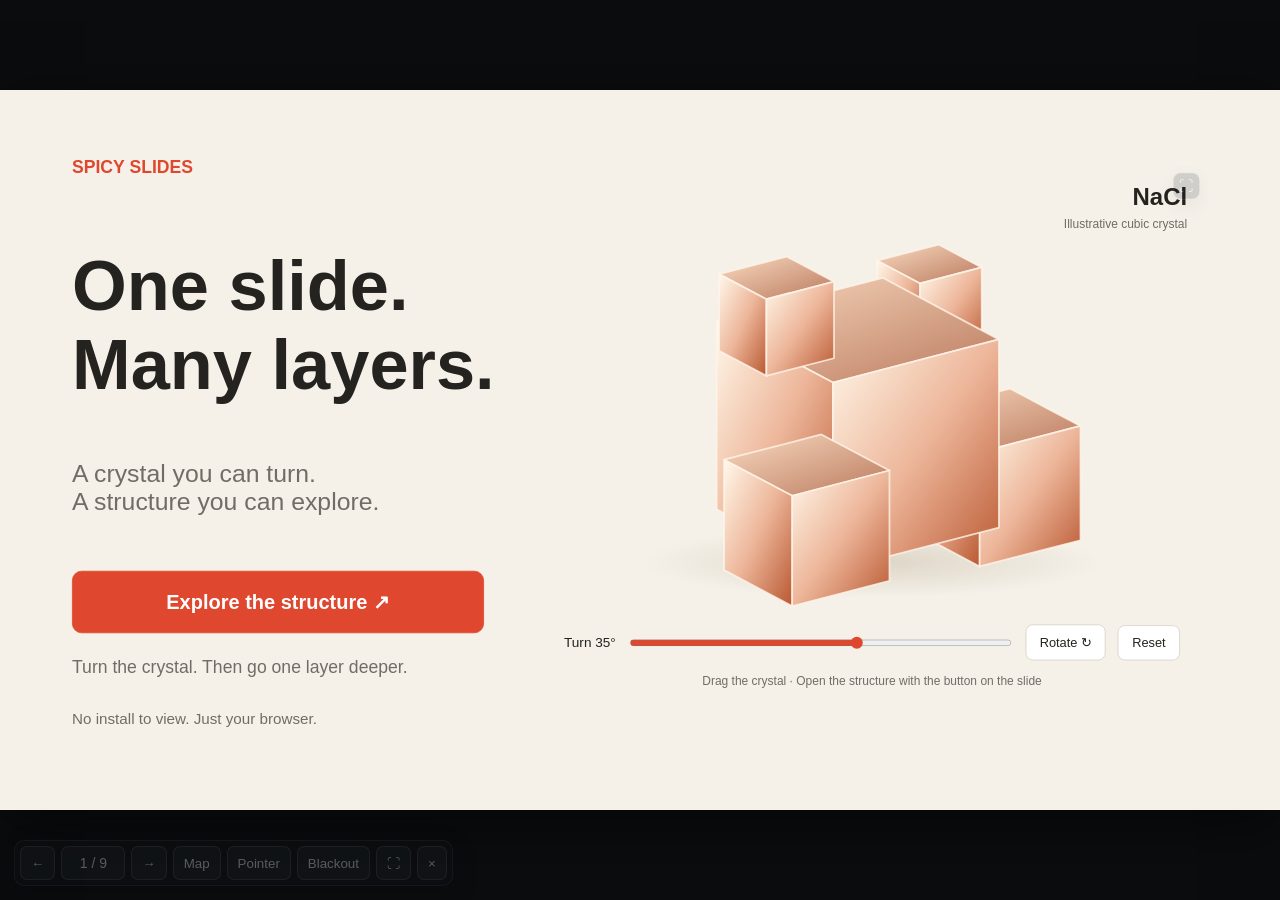
==== commit 8c016b26: "Demonstrate nested interactive crystal attachments and live Wikipedia tabs" ====
--- a/docs/demo.html
+++ b/docs/demo.html
@@ -1,4 +1,4 @@
-<!doctype html><html lang="ru" data-spicy-role="ordinary"><head><meta charset="utf-8"><meta name="viewport" content="width=device-width,initial-scale=1,viewport-fit=cover"><title>Spicy — try it here</title><style>*{box-sizing:border-box}html,body{margin:0;width:100%;height:100%;overflow:hidden;background:#0b0c0e;color:#fff}body{font:14px sans-serif}[hidden]{display:none!important}[data-spicy-frame-stage]{position:absolute;left:50%;top:50%;transform-origin:center;background:#fff;overflow:hidden;box-shadow:0 18px 70px #0008}[data-spicy-controls]{position:fixed;left:14px;bottom:14px;z-index:20;display:flex;align-items:center;gap:6px;max-width:calc(100vw - 28px);padding:5px;border:1px solid #ffffff22;border-radius:10px;background:#111318d9;box-shadow:0 8px 28px #0008;opacity:.32;transition:opacity .2s}[data-spicy-controls]:hover,[data-spicy-controls]:focus-within{opacity:1}[data-spicy-controls] button,[data-spicy-frame-status]{min-height:34px;border:1px solid #ffffff2e;border-radius:7px;padding:7px 10px;background:#24272dcc;color:#fff;white-space:nowrap}[data-spicy-controls] button{cursor:pointer}[data-spicy-controls] button.active{border-color:#f08a68;background:#6a3529}[data-spicy-frame-status]{display:grid;place-items:center;min-width:64px;font-variant-numeric:tabular-nums}[data-spicy-fullscreen-prompt]{position:fixed;left:50%;top:50%;z-index:30;transform:translate(-50%,-50%);border:1px solid #ffffff52;border-radius:12px;padding:15px 20px;background:#17191df2;color:#fff;font:600 17px sans-serif;box-shadow:0 14px 45px #000b;cursor:pointer}[data-spicy-blackout]{position:fixed;inset:0;z-index:19;background:#000}[data-spicy-pointer]{position:fixed;z-index:18;width:18px;height:18px;border:3px solid #fff;border-radius:50%;background:#ef633c;box-shadow:0 0 0 4px #ef633c55;transform:translate(-50%,-50%);pointer-events:none}[data-spicy-map]{position:fixed;inset:0;z-index:40;display:grid;place-items:center;padding:24px;background:#10272bdc;backdrop-filter:blur(8px)}[data-spicy-map]>section{display:grid;grid-template-rows:auto minmax(0,1fr);width:min(1480px,96vw);height:min(930px,92vh);overflow:hidden;border:1px solid #b9cad3;border-radius:14px;background:#eef5f8;color:#17324d;box-shadow:0 25px 90px #000a}[data-spicy-map]>section>header{display:flex;align-items:center;justify-content:space-between;padding:20px 26px;border-bottom:1px solid #cbdbe3}[data-spicy-map] h2{margin:0;font:700 28px Georgia,serif;color:#294b61}[data-spicy-map-close]{border:1px solid #c4d4dc;border-radius:7px;padding:6px 12px;background:#fff;color:#294b61;font-size:22px}[data-spicy-map-grid]{overflow:auto;padding:22px 26px 34px}.spicy-player-map-group{margin-bottom:26px}.spicy-player-map-group>header{display:flex;justify-content:space-between;margin-bottom:10px;color:var(--map-color);font-size:18px}.spicy-player-map-group>header span{color:#708697;font-size:13px}.spicy-player-map-group>div{display:grid;grid-template-columns:repeat(4,minmax(0,1fr));gap:11px}.spicy-player-map-group button{display:grid;grid-template-columns:auto 1fr;gap:8px 10px;min-height:112px;border:1px solid #c8d7df;border-top:4px solid var(--map-color);border-radius:7px;padding:12px;background:#fff;color:#17324d;text-align:left}.spicy-player-map-group button.active{outline:2px solid var(--map-color);outline-offset:-2px}.spicy-player-map-group button span{color:var(--map-color);font-weight:700}.spicy-player-map-group button b{line-height:1.25}.spicy-player-map-group button small{grid-column:1 / -1;align-self:end;color:#748899}@media(max-width:850px){[data-spicy-controls]{overflow-x:auto}.spicy-player-map-group>div{grid-template-columns:repeat(2,minmax(0,1fr))}}</style><style data-spicy-frame-css></style><style>@media(max-width:600px){[data-spicy-controls]{font-size:11px!important;gap:4px!important;padding:5px!important;bottom:8px!important;left:8px!important;max-width:calc(100% - 16px);background:#24231fe6!important;color:#fff!important;opacity:1!important}[data-spicy-controls] button{font-size:11px!important;padding:5px 7px!important;min-width:22px!important;min-height:25px!important;color:#fff!important;background:#47463f!important}[data-spicy-pointer-toggle],[data-spicy-blackout-toggle],[data-spicy-close]{display:none!important}}</style></head><body><main data-spicy-frame-stage></main><div data-spicy-pointer hidden></div><div data-spicy-blackout hidden></div><button data-spicy-fullscreen-prompt hidden>Enter fullscreen</button><nav data-spicy-controls aria-label="Presentation controls"><button data-spicy-prev title="Previous">←</button><span data-spicy-frame-status>0 / 0</span><button data-spicy-next title="Next">→</button><button data-spicy-map-toggle aria-expanded="false">Map</button><button data-spicy-pointer-toggle aria-pressed="false">Pointer</button><button data-spicy-blackout-toggle aria-pressed="false">Blackout</button><button data-spicy-fullscreen title="Fullscreen">⛶</button><button data-spicy-close title="Close">×</button></nav><div data-spicy-map hidden role="dialog" aria-modal="true" aria-label="Slide map"><section><header><h2>Talk map</h2><button data-spicy-map-close title="Close map">×</button></header><div data-spicy-map-grid></div></section></div><script id="spicy-project-data" type="application/vnd.spicy.presentation+json" data-container-version="1" data-runtime-version="1" data-checksum="3bc0f4a104a43c196d4d44aa4a7e22a7fcae901ac219055c120f7eb477a1f3f6">{"checksum":"3bc0f4a104a43c196d4d44aa4a7e22a7fcae901ac219055c120f7eb477a1f3f6","mediaType":"application/vnd.spicy.presentation+json","payload":{"assets":{"49992fa0a55c2bedc88b2ba747e598a07ec4f8bf4861bd0b9362d038f9868646":"/9j/2wBDAAMCAgMCAgMDAgMDAwMDBAcFBAQEBAkGBwUHCgkLCwoJCgoMDREODAwQDAoKDhQPEBESExMTCw4UFhQSFhESExL/2wBDAQMDAwQEBAgFBQgSDAoMEhISEhISEhISEhISEhISEhISEhISEhISEhISEhISEhISEhISEhISEhISEhISEhISEhL/wAARCAOtBogDASIAAhEBAxEB/8QAHQAAAAcBAQEAAAAAAAAAAAAAAAECAwUGBwQICf/EAE0QAAEDAwMCBQIDBgQFAgQADwECAwQABREGEiExQQcTIlFhFHEygZEIFSNCUqEzscHRFiRi4fBDcgkXU4LxJTRjsnOSNaIYJkRGlLP/xAAcAQACAgMBAQAAAAAAAAAAAAAAAQQFAgMGBwj/xAA/EQABBAEDAgMGBgICAgIBAgcBAAIDEQQSITEFQRNRYSJxgZGhsQYUMsHR8CPhQvEVUgczJENichaCkqLC0v/[base64]/FCaHFGKHahSSRg4oUMcdKFNCL78UnOaPOe1IPXikUwjzg0MnNEDR/FCaPpREmiJxQJBoQj3UWSe+aFChCTxn5oYx96FAfemkiOaIjNKPWiOKKTRD+1D3o8/FDOPzpISaLNGeaHFNCGTihQot1JCI/[base64]/Bpw8dqSRQmm1DHWkEZ+9OEccmkHj5oSTShScY5zTpGeopBGOtCaQaSetLxREYoQkH4pPIpZ570kppJpJpB60ojn5os0IQpJpVJNJCQo4pBIpaulIzQhJNJzSz+tIPWkhFnmlA0WaPtQhGTzxQ/F8UMGh0oQgRikkGjznrQ+1CaTQJ9qPH60RHvQi0OtDpQzih9qEWgKMnHQ0P70k0JIf2oYo6HehNERxxScf2pRGftRZ9u1CSIDiknNOduKIjFCdpOPc0fSh34o8ZoQiHWjzjoKGKAJJ5oQiJzRHilEd6QcChJCi+9K7UPvSpO0nGBmi+TSgOaB/[base64]/Cd5/wDzav8AaiKuSDwR1+KaSJf5U2r4pw4JpChnpSTTWO9AjHApZGKIilSEgp4pCj8U4ee9IIxRSYKaVzRZFLIzRY5pIKR06Cjo9vejwaYSScY/[base64]/[base64]/lRZpIpA0Q4o6LvSTR0Afei60O/ehFJfaiJ54oiSOlEc0IARiknJPNHnFJ+aEIUKFAUJoH7UKGaFCEBRE46UM80MZ600kRoulGRScHvSTSs+9ERnpREZ6UMEUIQJoGh1oYx1p2hEOaB/Sjz96LqaSEDScc80CeetFQEI846UQ60PvxQ+1CED+tAmhnmh96SYSVdOKSenzSz8ikqx2oKySDwKIjd8UojPWiPApITR44NFj4/[base64]/YUk/[base64]/FJPFCEQ9qIilY96LHHFCEnAojxSiOaJQxQmk/5UPzo+1ADHehJADFA8DildKG0UISeTRGlGk4x0FCEQzQJ5waAFChCID5oz8UY4PFChCLHNGB7UByaWB9qEIsAij25FK+1A/FCEkjjiiNHk96KhCIJo9uKPjNA/FCEWaOixQPFK06R8EVHXy9wdO252depTUOK0PU44cZPsB1J+BUNrfxAgaIguOySH5aWytEZKsHAH4lH+Uf3NeTfEDxNvfiLcW24q25cx9aktRmz6YbQzzt6JB/qPJ61U5vVGQksj3d9B7yuk6N+HZs2pJPZj8+59Gj9+FYfE/wDaC1Dra9OWPQTrmnNPxsruV1UoIkONAncAr/0gegSPUfeqwvxCvMWBPu8WReHrJCYccddkPuIjpbayv8JPJUdqcZ5JNTumtBRrTb9tz2XSfJWVKQB/BaIznA74z+I+9Vn9qjUatMeDX7g2tNuagnNIBQvlTTR8xYI++wH5rmXdYdk5kcMbr33Pb1oL0TH6NBjY5aIxvwDV+8nzXnfS/jDqYuSIruqtRR3Jat7RbuDgBcOcpPq4Bzx8itq0X+2Fr/Qi4LOoHmdV2VlYS81cEgSwjnKUPjndjpuyOK8ksyA06FtkpWk5BHYjvWsM3OPfrYh1phS/qWvXg8JcwQofl2/7100kzoacOFhk9Hxcn2XsB28l9PdAeIFi8T9MRr/o2aJcCT6VJV6XY7mOWnU/yrHt0PUZFWPbXyu8LvFXUngnqkXLSz6SHCEzbfIJ8mezn8Lg7H2WOUn4r6P+FPitYvGDSrd70q8fThudBdUPOgPY/wANwD+yhwofpVjDMJAvNOs9FlwH2N2Hv5ehVwIpJxThHxSSBW5UiRii2UvHuKTn2oQkKTSCnJp1QzSCBQhIIoiM0sc5xRY/WhCQU+1FjilcD86IihCQR+lNqGKdUKQR8UITe3nrRdDxS8fNJNCEWKIjFKoifahCbIFAkUo/2pChjpQhJPPSgBzQo85oQiIpKk9MU5j34pJFCEj8qLHvR9aHWhJEKBozik55oTRUXIOaM9fik/ahCPIFHnikD5pRoSQPNEaLOOlAnI60ISBRdKUaSRxQhFkGh/ehg4odBQmjx7UkjFKoYxQsUmh3o8DuKHXrQkkKFIPFOK6dc02cUwhEKCulDFDNNCQRRjmjNF3oKER4zQozjtQpIXqUjNDGaLPvRZqYoiP86L4oifehkZpUhH/egRRZ9hRjJHNCaL7UPzoz1460VJJD7UX2oEkdKTuweaEI+9DPNEc9qLrQnSUDzQJ5pOc/[base64]/SmhAHmhn3oqBNCEec0nPPehmiPPzQhGeRScUfUdKGPmhOkPt1oicGjHwfzojQhFwfiioyaL4pIQo+vWgOOtChFpBPOKI9eaUevNEcdqEwkqT7UkjqDTneiUM0qTTKkmkEfHHvTqhREGkskycdqIinCKSRg0kJvAolCl45oj3zQU03jOeTSFA/[base64]/NCEM+1Dt80RFDNCEZI+1DtQzQOO1CEM4ofrRYo/vQhKHSh06UWfYUDQhHkGhRHpQzxzQhBQxQHQ0D/ei70IRHrQ6dqI+9H1HNCED6RxSFUojA96SoZxihCGeaM89aLHtQwe/ShCPtiiJoE4oiM0FCBPHNDPQCiBxQPWkmgPijPzxRZ+aFCEeMc0VAnAogc9aaEM0Yoh1o8UIRijPSiTx0oflQkgQAKSDzSjx2ogCelCaFEfnNHjigBihCSRRH5pWKLFCEQ+aOhijA45oSQ6jpRnjp/ah9qLGKaEkjnqaHP2ozzQxjrSQiAx7mj2j7UfQUMjHNCEWB25ounXvR0AM0IRAc0oYFFt7Ght/ShCVnvRE+3FCjxmhCT+VFRkHtQANCEMZozwMUWPiuW5XKLaYTsu5PtxozIytxw4A/wBz8UnODRZKya1znBrRZTylYzWReI37QNpsK5Vp03IEy6JQUmQ0nzENL9kdlKHc9B96gPEzxMl3+O/DtqnLdaVAhZ3Yekjnk4/CnI/COfesNvTKrZIcZtDAduTjYCSE8NkgnJHv7JFcT1T8Shz/AAMU+938fz8l6X+HPwYC38znj1Df5/j5rulaveu12Xajc9825ObJJey7sBzlSz/Vg9Kvui/Da36a81u0lS/PVucccO4rIz1P9Px2qieFeiEWm8SJFy3LuccncwpOSHDn1lXQqH9PzntWsxLfIX5yZRc2EqADXpCRzkE/09/nNc11LIjYRFC6xy4+ZXbQseQXvAaew8gkx4SWVrENSJLjazx/Irrncf5vt06V43/a91Wu++JYtbaypiwRUsEZ485frc/zSP8A7a9ttOQtPwpUuWUogwGlyHnAfSEISVEA9xx19zXzG1bqJ7U2orpd5JPm3KY7IVnn8airH5ZxU78KYhdkOmP/ABH1P+kZEoKhFJVnPerboq5uNF6ElwpS4PMRnsodcfcf5VTy96sKOR8V0wriYEtl9rktLCiB3Hcfpmu9miMkZaq6KZjJNXktYYeg7HBd07twJQ8QVKHX0n7+/wAV3+GviRfPCbV6L5o6YGnm/Q606CpmYznlt5PdJ/VJ5FVpf8VKFtJDiVJC2yVYBSRmmpqEZ+oQEthw8spOdvuR8VV4xMbuVM6hAzIiLHNBH3X1G8HvGiw+NOnDctOr+mnxAlNztTqwXoSz0/8Ac2f5Vjg9Dg1fCnjmvktorWl98OtSQtR6HnLg3SEcZA3IcQfxNuI6LbV3T+Ywa+jngb482bxtse6MhFq1HCaC7lZlObi2D/6zJ6rZJ79U9FVeY+Q2Ta915L1z8Py4LjJGLj+3of5WlngUg/bNOqHFNnrUpc2knk0kilEc0RTmkhIxigRmlY9+lDbxQhNlFEftSyOtJPHWhCSeaQRilkfpSe9CEg/H9qTjFL2/NJKePehCSfyoiD7UoACiIwaEJJFIIHzTlJIoQmyOO9F0FLUnPSkkUIQHNErpRnjikq5FCEgk9qIGj68Hmixj5oQhjPSiJwcCjUTmixn5oQk84x1pI4pavvSaEIwKKiBzR7uKEJJ4pPSlKGQOaTj5oSpAHJo//OaTilY6UIQwCaLHtR4oH4oQk0DyKB60KEIsUXfFK6+9JJoSSc5HNFilEZpNNJFihjPxQ+9DGDQhJIHzQx96NXSk59qEIjQoifyoUIXqTjBoZ9qIDihUy1ERnjpRYoYoEVihDGKFA8UROe+KEIZB6UWaBogPehOkM0O/NEevBojQiksn2ovvRZNChNA4PJNDGKLoaM/[base64]/[base64]/rQwe1CEMZPtQ24o8YHvQ25oQiAz7UNvzR4owM0ISSOKG0mjVgCsh8b/wBo+yeEEZcGIhu9aqdRli2IcwljPRchQ/CnuEj1K9gOaxc9reStsMEkzwyMWVcvEXxHsnhjZP3jqWQlK3iUQoaFDzpjn9KE+3uroK8Y+Jf7R1w1Zf2GJqmg2h3iJHWVIjp5ykAdXPcnn2xWU6z1NqLxF1O9eNaz3ZVwnYwoko8lvnCW2xnY2kdE/mcnmuW2aOuElT5jxUsLwcSVpOSg5wEjHU+/WqbqE8D21M6m+X8/wvQOh9HlxiHsbcnn5eg/lbFDvrkq5iDFWCJ21K35CspaUc+rJHHHBPxirzaWRZmyqI0zOeLm1M0oLiUHkejjk+x/KsotFqRYI8JMkuKfyXHQr8XljqVcd8/h/OrfM8S34momFsQk3B6IMrgo/hstt85QePY545rgJsH8zKRCNvNeiGbwohr8uPVapYmREadU6CQXDkY5BJwTjHBOcY+9SImtjzC8SUJV6kpHA6gADp+f3rPl61RHQHX/AC4alt+eptSsqbRztSUgds8Z696l9LzTqlh6XbEExGSpDjjuEEEAnaB247/NV8nT52M1FuyxMsTnEudyq7+1RrBvTng3PYgrWh6/uIgtBRyrYTuc/LanHHvXgRxkYJWCAe/tW9/tfa1RP1RarDEeK27PFLrw6BLruCBj4QEfrXndU8chRJ+K9B/D+G6LCaSN3bqBNkQsNEoFtPmnOfvSwgEegDA71zofClHGOacCylJz710JBVSJWWSFd9J3H6q3GK9yuH+D5Qe35Gu15w7lpSQo54xVHslzEK5NLJISs7F/Y8f54q8uoJXt9CV/I61T5UfhSX2Kv8GZuRDp7t2/[base64]/Yg8EZBBFfSL9mf9qe2+NcNuyalXFtmuozeXIyfQ1dUpHL0cHoruprqOoyKu4ZQ4UeV5N1/oDsN3iwj2D9P9Le/vRGjxnpQI+K3rl0kUrHuKLB+KUaEJsjjp1pvac4p00k/+GhCaI60g04pP96QfkUIRflSaViioQkY54pKvmlkYpJ+aEJH2ojzSj+tIoQhQFFmj69KEJKutINLV+VIP2oQm8c8UrmjxRlPzQhJKaLNKx780k0ISDSDThFII/OhCTnH50WaGOeKH3pWhGKAAzz3pPQ/el4/M00IiPzzQJ4o8cfeiwaEIduKLOe1Dr1oHNCSTijx3owOelDFCEk0R57Uo/FIxnOaEkWM0MfNGKIgE/NCEkjmgaPFH/emkmyOcCgetGaT2oQiVQoHFChC9Q/[base64]/[base64]/FAChJH/AGodetEaMCkmh2+KMHNFxRigFFI+DRH5o6B+aaSIfAoChjBo/vQmixREc0Z680RHPApFAScGiINGTnpQ+KEJPSknpSz8UjFJCLtmi69aVj8qIjHamhAHih1oYoj80BCANGetJpRoQlA4NGKQDSqYSR9KI/FAHkf60D1oQgaPtRYocihNCgBRg0BQjsj/ACovyo6LPvQkgKUQB1pPSjzx70k7QosUrk9KHNNCLFFjNLHvRHrihFosDFEU4pVA0JJIFGBmgQaPv0oQj6DiiIx0pQHvQwO1CEkDiiI5P2z+VcF/1DbdK2iTdNRzWLfboadz0l9WEp9h7knsBye1eNfF/wDaeuXiRMcs+j0u2bS6VfxVOL8uRcQD1cP8rf8A+bHJ/mPatE+Q2JpJVl07pk2bIGs2Hc9h/fJah44ftKqsy3dPeF6VzLs6Chy6Ib3NtnByljjC18H1/hHbJryZetEv3HVCX7VMkSXZJD8p58la475B3BbhHrVnJ96u0Q3GfcGJjx/gl5KVMtZSlpIGMpzyoDqccVoEHThAeFujM+SWyoyJLZSdvO5xOBhAJ4z1NcB1Lr2SyS67H3L13pf4ewcaDT7rPc/3yWY2vS9m0ZdGo90Lk67y0F1TjidyWBzhbgIyCewrYmdFi0pUibCCn/KKyCUrClKzgekEpKh2PQVnpsidQ66t0xgtwbfEd3SSvBdDDR9ClAj1qUvoBWz3K4RUrhJscBLM5htQfdSVLMmU4SU9U4O0d8YyD2qlzIzOGa3kvIF/PilbeM7HOmNtN3+G3c3/ACsj15Y7dYJD0pciQ8EIbQ0h1tKVyJhBJSkAf4SM857D5FQOiosOEXlXd9tpb53tuujJ3c8kY79AelXSdpNci9/vC/R0yWoy1MRWQsKQsjJWrgAEqV1HH34qwsRLOWHnJEBtmUNx8sMJU2U85PTj59ulWTs2LGj8Ju7jzW1egWlkMklSPNjt3+K4rbpJic6txxKEx5CPN8xDgUFE5zgkcjbn4GehpQkQNGszIpcajxX1kgOqP8VKQo7EoHKh6RknGO9ct/1BEtrPlw1p+oUkFGB6Ghg4cPHHHRPesz8ULurT+iLk+4pYnzCYjbrpyt5bg9awSOPRxj5qVgwSvaHz8Hgfytcv+aTw4jv5ryRru+zdV6qul5uB/wCYuUpbygkYCcnhIHsBgD7VXSlwDlJzV0FhM1RScJz0NPDRLsiO9hxAUwjcgH+b7V2jc6GNoadqUd34U6hMS6NpKorbhSecipWJcozbDzc2MX1KT/[base64]/qjJYtkpLsN5wILjjRQpPsSOcDFc/il7nW30XVZnhNb4buVXYkCRdFLRCjOPllsuKLQyoJHVRrlfek6ffh3Czz/JnR3g6yYrxQ9HWk5SsKH4T7EVdrL4Zv3y9ItsaQhLzjTi474J8t0pBOE455qrXe3swdjEtny3UghS0juCRz7/AHq6gymGQBptcxldPc6JwePmvoX+yX+1rG8ZoEfTWu3WIeuY7eGnMBDd5SB+JA6B8DlSB+L8Se4HpYjPaviZFcctUhl+3uusvsOBxt1lRQptQOUqSRyFA8gjpX0g/Zy/agd1Ki1aR8Yn2Ieq5TCTa7m4oIbvCegQ4eiJI9uAvtg8VbxzsJDe54XlvXvw6/GueEW3uPL/[base64]/1zRE+1CSLkGjPShj5FDFCElQyKbPNLJ96T1+1CSI/FH96B57UAKE7Q20CkduKPrQxmmkmymklPtTpB+KR3NCEgjPQUKWcmhSSXpsHBoE+9ECKBxUtRUe6iJNFkfNDPHNCdI80XWgKKlaERNChQ/[base64]/[base64]/NACgISFfFJJ/Slq47UihJFihSjx1pODTTQxREe9Kx80mhJFjnND7ilAc0VCaIdaMnFFjHSgRStFI6AohRihJH0PFCgKHemmjwKMUXelfBoQi69KI5pf8AlST8UISe/FK6UWPyoflzSQlY560YohzRg00I+KGKFD7UJIEdu9EOKPvR4z1oQk0eMdTQpJ+O9JOkoDNVXxH8T9P+FdjNy1ZL8suA/SQ2sKflqHZCfb3UeB89Kh/FzxZT4XxISG7c9OuFyWBHQ4lTbKEbwkrWrvgn8IOffFeMPGCw6yuWsrze9ZRLxcXVS3GGZRiKMYNo6JQpOUJQAfwg1olnDNhyrjpvSzkEOeab9So/xg8ar/4zXtC7glUS1sOH6C1skltnP8x/rX7rP5YFVe02x+VMbiwopXKW5tSMZwffJGB8k9K67VaJ0fEyQ15a0Z8skjI9zjqE/NaxpXSqGGUvRmEqfkoHmuKScIB/kGBk5PcVy/[base64]/LGy4Bos3zwBz/AKWYapsMvw8ny1akQiRcFIaitNsjf9Q4sFamwdoxtzhRB45xUQu93K1y2LnEdujD0tCw0zGPleZHSCHRgj0t5JwrnNX26aBuVgLC7pm5Qor+W21APKkvqzhpKiPW2CACsHmpucl3UbEB+62+wxV2+TlqPHhKG4p3FTCl/wBIBA9q6FpxsbV4uzx23OygF+TkNZoIcwjc7Cz7t/8ASrmn7uiHLMufFbVbQxhMSY2UJLBCsKyB+WeqsE0zOvbdyjT37TEjsQocdbriwkJQlI3bFEqznPQJ74qK8UNUDUF/ei7WbfAcfSG0tt4bQnlJXgDOxJzUzfdEp0dEFvurLK7TcYxWiU0+l1U1RCil0IxkJzjCenIqXh9MYR4rvabdjb6+aiZvUXBzWN9l5Hn9B2WY2/UkiM0zJS2pby1KdDjbJdYKsKKGCsj1rIOSr+XASKov7Rt6RPuVgs9tHlJiQzLfaUcbHHjkIJx1CR3963fS93FstBs90ZYTbvOIbS6yMx1LKt204weeTjoK8b688QoOrdc3e5OtARpMtXkKR/K0n0o/LaBVsWOkfqa3hSuhGKOf/O8Aed8/[base64]/OeKJ2lx53FfTj57rskLycNhR3dDjFPWGYmxTpEx2I3NWlooaS4PSgnqoj7cfnXG/qOPDheay0pRcJ8sKGNx9/tVXlXWZLUpT8hWHCSUp4H5CtkOK+Vpa4UOFC6r1nExJGPY7W/kUNhttd/MbH7LS3r8u7suPQGzHiPEhUdKyUgjqPnB55pqLMcDGx9G5KVbk8YIqraIuiGpLsJ/8Mgbm/8A3gcj8x/lV7EdrzGuCsLAKwnqR3I+cVByo247yytuyXSZn50Yn1e1wfenoN6CXG3EPOx3W/UgoO1SVc+ocf2rllT4lzSW7jb1+eVYU8hXOSTg49/joac1CWzbzHtbbfksPKU06pvDhyO5/wBKrjDsiEltfmIWoEhSVJzt+D7g1pgha8a27FWuXO+NwjcLFc1suWWkMrU2lsqQkkIWOD+ddV9l3C7LhypakJUmOkMttuAqCU/[base64]/En4c8FxnxRt3H7j+F7YP96InNOOIU2opWMKHUe1NE1vXDpJNDFH1oKoQmyKSftThFEU/pQhM0k5zTpGKbUPYUqRaTnii20o0ntQhJIoiKViiI5oRSRiiIxSifigaEJvmiwcUtQogKaSTjikEc5pw/NJIzQhIxmiIpRFChCSBxwKSU0v86FJCaI4o0il4zSce9FoRHk0McUfJ+KPFNCR0BowKGMnijI96EkX2ApKqNXxRUISVUjrThH50gjmhNEM0fah+VD70LEoUCcUCfaiznOKEIHnrSDSj8UWMU0Iic0KCh3FChJemetA/FFnniizipNqLSV1pJzQz7UW4896SaMmiyT1pJNH16mhCVnPahnNJzQPzQikrGaI8UWaHU8UIQzjrR596I/ND9aEIdKOi5oA0IARih9qGfmiz7GhAQJ96H9qInHWhxQmjNFmj4zzzRGhCBOSKHSio6EkX24oxRCj6UkIdBRcEUZ6Un9KdJosYpRNEaHSnSEACPehR/bmiIPXtSSRUM/nRE46UM/[base64]/Sln4oiKE7TRFIUKcPxST0oTCb5FET7UZT70OlCERHGaIij+9ChCQaSo/FLOfypB5pJpJFJPzSz/ekn2NNCLgDjmkkYzx1pfQ/FEoZHvQhN/[base64]/WjwcU0kBz04pXSgE0fTtxQgose1KCaIjFcF/[base64]/RA8CSXk8D+f4RQrpPvjMaFLmS5OJ3mspfkKWlClY6buE5xknvV/smrbpaJM5u2XC4RQt5xSVQ3z5Cs/iBScpGMZzjms9bt7sUOIUNyy0cbGyUtjuSfftirTZIimIaFSFup81OBHQONoHBUPbvXMZ3U31bCu/w+lR0GvbY9ytUbVzkEBl2Lb5Ljjhey/FS5tJ6rUQOQeu01I2vzULU7HRlRPmI2jgLOcYA+OiarH1cGIGUSm1tuuOFSSEbkgD+YnuPitV0noaTLs70m0T40G8Rn2pqFuzENiPEBJW6rvyR0/KqHH6ZkZ7w3ehv/ANeqmZmZjdPYXmhe3/fooNelLs+pzyoLrDRiFxb8pYjgN5OV56lXUYxTtli3e+JRGhLbfjslT8qXKTgrjoBAW6cf4aQNu0dc1ITolz1W9I+klRJDsRhyZKnyJCWW3sEje2knJbI4CccnmuTSmrYrtrlLR9VDdQVP3R5/DbCG0cx20g/i3KJKkjk4rp8TpscFBt6ffyudyeoyStJNFwrtxff+Phsp7UHiDaIGj4h1Dbi6oyH0ss7j5kQEblBR7YBSpIHGDWaX+9NTAEWubJkIkhS1FIw2iPg8gDos56deKLX0h/xAnSJy1RW1EBSo8VGxtCMEAIQeVKJAOfnFKg6LkRHmU2ZBkQ0Jbz538JzbklT3sCCCCaJcHxZC+rPG/ktuPOyCMNJ03ZO/fmlyps8GAUrv+2Q0hry2QkBbbTigTh5Q/EAkjOPepi96SfZgMLU/HmoejqMZ6IfMSGhn0juhPTrzT9osL6ba5IuTAtcaOp3y/PHocbychGfxnOfV8ils6thW22qNhDqmkkk4awoD1Zdx378VcY7XRR6X1ap8l4lm1RXSzzxyuFv0h4AT7g07LcvCiIzSn+jTrm5A8vj+kk5/6a+fe9QOB0r1V+21qWKVac07abvNuLa0ruk1Lw2JDi/S3hPbjfwa8uNNBe4AgqT296tYAGssjlao2Pe4AHZMOEuck81zrOB33A81JSYqWIiXVOo3qVtDXfHvUernOBx71IjIPCwy43MdTueUznJyeBS21qbXuSpWR7UpSP4RV3zTQGMVt5CgbtcCpG4Xhyc3HDwaAjp2JCE4/M/NcZcQ5+E7VfNPRrcqchwoUhHkp3FSu9cz9skMNh1xpxLajhKynAV9jWtgjb7I2U3KkzZP872lwPf3bfThOxHXYkpp5B9bSwpJ9yDWxwECYy1MiuEtvthWPgjt9ulYvGkLjZJSlYPZQzWleGV3RdGHrY6ptlxgF5verAKP5gPkGqrrEL3ReI3t9l0/4Mz4I8kwyGtfF+Y9fUX9FZJnmssOjB+nkKG4KTjJHcVBy4xcI25CFDIqeu12bkRI7SVFa2lKBV/KU9sVDrkKIbHCkIyAPg1R4+sCyKXokxieaBsKKcZKFYcHBNNrysKCUFShwCOPzqTcUPMyEoWCOQrmuSTGUkgtnHq3Y96nsfdWqufHq9PC5NhJAHTvjvUiLK4x5RdbQ99QjchLawskexA6fauMpyCSduP866X5KEy1OW8Ox0HG1JXlSeOee/NZOLuybYo/+Qte2P2U/wBqRi2aYa034t3ltmPBkIh2q4S1kuMJP4WnT1LQ6BZ/D0PFexRhQBSQQQCCCCCCMggjggjkHvXxY2nzSSVK8zocZ3Z7H716x/ZP/a9OhTF0V4syXHNNoUGrXd15Wu05PDTndUfPQ9UfapeI8i2vdfl/C83/ABZ+GyXfmsOOv/YDv6gevcfEL3wE0KUhbb7TT0Z1p9h5sONPMrC0OoIyFJUOCkjoRQIzU9ebJGM0RHtR496M/lSQmiPekkU4pOOhpBJoQm8e1EU+9LVRdqRTSNvHeiKfinDkUWD96Ai0yU80RFOqFNq/KkhIx9qTmld6IigISfuKHf3pW2k7famkkqAFJAzSyftRUISNtA/PNL24olDPShCQRQ7cUeMUPvQhEB70OgxRmgoE9aAhJGKGPaixR00JJznmiINKNFg/[base64]/[base64]/WkKHFOnkUR5oQmCCOlIPzTyhjrTSxSKYTZHWk496Xik/esUwkEc0kjNOEYpJxSTSSOMZpsjHanieKQoZ+9CE0cGkKFOEYNERWKyBTRGetIJ7U4rimj1oTRUVGfaizQhERSFCl5/KkqNNCT24osUrjFFikhF/[base64]/WgU+1CjHzRaaGMUB14H96H50RPtRaEeKA4oDPvQzmkmjBHbilgdzSQMdaWOmBTCRRf5UeOM0oIPzVF8TtcytLQFx7KytV0cdbYypv8AwPMxtISfxqIJxjgEc0OcGiys4onSvDG8lTGsNawtIxUJeH1l0lJP0FsacCXZKgOv/SgdSo9uleJvEvVF/wDEzVqEaqmJQY61BEZP+BBSBkhCe5wPxck5q5X3VbjfihOun8G4JjOOsqTLcyHUlvywpRB4AJ5A4zVMtkGczc3pC0QZDjzLjPmPo3oQVjBUkZ4Wkcg9qr58jVsOF1/TemDH9o7mufVd/hNq+Loa5TLzc3nnpDEYCAyEf4j6xtRjn0hI9Qq4R7zfLfBYTb5trmQ9QIXPXBlNh9h50+lSn0nkOZyQQaqJ0OIMaKXT9SUKS8GlAoUUHgdTznqD7VcmrQh+Khll0pdkJKEbGtpbIHIJzjp2/OqqeWQnSO37roYYYf1ne/jxx7vNRVhsEidEIjtJDiFHellsrSCP8kDoc09I0Je7fLRJchOsMS/Ql95QQ3yCeTnoQCRXVb5NwjsSrjb73LZhyoi4rGxadqED0+SU9dxPOf71Gq1PMlW+J5CvNEAGMuNLXlDXsME8knkHt0qvGHE4W+7VicycOphFfFOwYLDH0Vxu4bn25uZ/HDC/LVsT05PTnjFdF51rYrRp6aIVpjRrhcppUVpWp4lKTuCVrP4UpIGUjrk1yXDUNtgRYrWq3lslpxTqGHEBYaK/xOFA7E+/QVITtIw74zsctYagvpSmO8maAFFQJC9uehHYVNhjDRpjGyiTyanB0t39P9qE0RpXUmu7wVW6Ot559pbyXnh/DZHqBUc8BsdAPerbrCDJvP7va03b2nraqIiJH+rGzz5LYJWpWDyvOdpPar7pHXK9O2NWnrSygyH20sInLGwrbCVDy0J6H4PvzUfbLgu6MosMFPl/RvOrdfCs7W05O4nPGOQT3JxVq2KMMAB3P9pUsmTOZi9zQAOPd5/wq1p7SyIEGNOuZYjuOSloCHvUskZCtvfB529gBViul/hwHWVRIsRxDIDTCpJOCrBSFhH9ORgA96RqiQ8/ply42ZaHG1uBvyVKSpDbfIU31ylXO7PzSITKpFkhRHZMlsuyd7jaAgr4yUhKjzg5JSO3FZj2fZatL3a/[base64]/[base64]/hHYY96btK/3XcWJKQAEKwoHoQeDTFsSlLpceSHEp/kJxuopDq0EjcFDPQHOKenmPkfytDpAQ3JcADe1Cqqq/vPcq7TJBecK8qQScpHYUtub5u1KgErx17Go2wyxdrSpClZfi+lXuU9jXTb2X5kpFvhslyTKcS2ynoQsnAxVTJGG213Zdn0/MLi17eH/AH8vfey7SopOTxSlblAqTyauGpfDW5aRgl24vQ5oilLU0xV7/pHSMhCz0/[base64]/iOedp7AVzXyOWnm5MUOfSSslKycnPcE+/etLXW8eqlSR6Ir2Nc+f/AEvWX7FP7QD2nn16L1hKfXZXnUi3KWd37ucUecdw0o8EdjyK92uNFtRSoYI4NfHLw91CLDqmN9cvbGkjyHHM42g/hVn4NfVTwT1wdc+H8F2U8HLla8Qp4zzuQPQs/CkY577TU7DyHCd0D+Ktv7j4fuvH/wAddHij0Z0AqzTx68g/EbHzIV1IwaSRg04RzSVD3q0XnSbKc9abVzTpHsaQRmlaabxQ25NK6UAOPekmkY5of2peOaIg5p2km8UkjinMZpJ+KSEz1oijjinKI/[base64]/eiPNEDmgTnpQlSIntQPJojx0FChNDpQ69aHWgRmmhGSKH9qH3o+opISQMHrQoGgKEIieaM/[base64]/5GlmIpXj2Gk+5WdNnTDjqcuYAUG96YxODjsp0/yoz2/WqtqoWa46Y1qm/Sci3QnWm3FkByOA3lPlnORlfSuM6lu67Y7I1RbGHHbukPGM3LLKoScgpU6vnOTz7AY4qia7nLFvvwaDTluis/TIQhwOKmzXAB61bgSUjJx0zg1sL2gbBbYcZ4fue43HvC8o2zTk2UI0u2OrK3BhwqOFIV7HJ5J61dbFphUMJalrSlTqcOKUrkE9c84OfbtVgsiXLcXW2YaD5zSW8qd5QrjCxz1966Ijb7TbhU5GQpB2tIdc9Trh67Ug9Pk1zsh3XoLX2u9m0C3Npl3dkToyEJb8qY/6lIH4UjBztFSVrYiu22VLDrERSTtjR1qPCz/QrPJxx8VDW3TkqSXnHJMNqUwU7I77+15ZUcApBOCM9MnmrHPEO+WdbKIS2RacoUQ8T5sgd8Z9CSePk1iw3uQtMwDSAD767fD1VA1Fbm4z/wBNEfZhuODcM+klH9SsHgZzkjmueTa5GnHWZLM2NcC2x57stQ2NvDoI8dCiC64f6+1W602JudcVytQktSJZClPDK/Vj/CwDyB7e9cF1FtYhyIsPyrlIt8oSYUlxBbUyc+ooKj07bfuaccbWtJpbXTPc4NBPr5KOtFjsbdvjyNa2gNSrlMV5bjrhUIsXoHXE5yrJO0g45ro1BIYY1g5GLDCIydrCtx9LCf685O1GMfYVwXE36+JnOtszLuqSypb20lJ3AH8BBwRjBCBycZqV0BotcjUjbU2JK/4dtMD6q5PTjtVOlLTw3t3ZSgZ5GfmtgOumtCHf49UkjrNHa7r3fYea59RhNvuCbbDuMWcZDRDTsJXmJW2CeEZP4+MADtU3p3U0LSVokstmMZ1yPklwO/4EZOdzZwThw45Hfiq/H0WqTqaLHUsQ0tSCiGFP+UiPuyf8TJAV0PfirRcLVcbDHuRkzV3GXbQp0oWy0qO48s8rSoAZwMEfatzA4EuApR53MLRGTf0tTWm7do+XdIsqQXrZD24mR0vFwuJ9WFJ54H9WeecV336KJTzkKxyIsqHDC1xmUObVLTzgKVnIV/kKpNlQuRHZcvbwhOSXjiYoYSV856H8PStasmmodouDDEdSFyH2gPN3AFwnoCc8g5yB+tSIgXtqgqzJIjdZcT6chUa3eHVyvDDL0mQ4FSHCXocJIPkJ5y2lajnI6k9Oa8p//EU1gLc7pXQcHzGfpm1XKc2te5YzltkL564C1H8q+hUOXbbYLpHhXO3v3OK0px1CHwSx1H8QZ6e+K+On7QfiDK8W/GfUeop60KEmYY8dLZJQhloeWgJz2ISVf/dUgMZHutnTvEypqHA/dZnG37lJHRQwasTEFlMEIaQhbwO5ZV2HsK440RvzFOH0tIPc/wBq6n30KH8IYyOgqHM8vNNXpfS8RmOwulonge7zCjLkQyr+DsI2YOB0NRHowdxII9q67hJC3yGs7QMH702lthcf1BwP7uoIKSnH+dTIhpYLXN5zxNkO0Vt8vguJxQJ9CcfJoM79wOMAnhXQZp6TG2IStAX5ayQlSu+OtMqCggA/hHapDSCFSyRvZJv2RSpBexk5xSGmkukDkmlJTuX6Ek8dAM09EUWnUrRwtCgpJHYjkVldCgtVGSQOeeVOXSxuaaixxJARNkJ3qaV1ZSemR2Jqtvg7uQQVc1LXGY9cpKnZbzj0h9W511xW5SlHuTUfIaWhwhfVPFaMfUB7Z3Vr1YxSO/wN0sFADntyfU8n5cLs0pNFsvDS38+Q/wDw3QPY9D+RrTbhYX2G25sdAQGzkKSfUPY1lDCDvTu5569q9G6IYa1joFpTEuOLgwVR3mHF7SspHBB9yKpOvTGAsmHF0V2X4DbFLFLiSnf9Tff3/Y/Nclk1e3eIcfT+o5rNr0+SXX24jIDkh0ZIKlHk5NV6ZAE2W21p2HKU6rIdZzv3HPG0duOtV3Uba4ckMPtlpxglKiFZKh79f701aNVS7WsKQrzWweDuIUj7GoEWBpaZIO/btfn6k+vkF0EnWIo5jBMK9e6kpcVcNxbEtpbLzZwttadqkH5FMF51kDZhK9uAsH1BJ7D7+9aFa1QNYrRbblEYVcJLfms3FmR/FTxxuycL/wDb19qipPh9Ot8uaxcltx1RUZStzKfMJ/Dgdfv7VpjzowdEmzh2/cKe7HkduzceYVM2qUMpRknoB2qYcWlUNcNh9T0NQS5tUnaQ5jkge46ZqLukSRZ5DjckKZcTjB989CD7H3rgE591aVFzLieSkcfmKnmMyAOB2UZmbHE4scNyn1tnO1aRhPIH+des/wBg7Ul0jeJciBdZz77N6sjqWmXF5DYZw439zgH8jXlm3M/[base64]/OKEIieDQodKFCxK9IY4oDg0QNGOtSSoyLuaI/NKPxRHmhCKgKBPuaANFJIEY6UXajJx1pJ+KKTQoxntRdqLPFCEeee9DPHFJ70fAoQjzihQzQzn4oQj60Qo/[base64]/[base64]/rSu+aKhKknNERnmlEUk/nQmi6Ur9aAFHj5oQgBR8miA5pY+aEihijLrbDbjklxDLLLa3HXVnCW0JSVKUT7AAn8qPb7Vl/7TGldT6m8GrwzpKZFt0JTjaLzJedLZ+kP40IxySo7MjuOO9DjQtbII/Ekay6s0vPutPEzR/[base64]/+l0vV5HYMDYYTZOwFbgdyD28u6r/iHrKDpzTyX7q6H7td/wD8ngIUQtRVjBcGfQ2kYJBxg+9YRftb2+3/AEiHErU0hla0MLfKfNKl4Usq3HBA6HvxW5eOXibHsHh60I67fK1LrJ/yba2y0nP0y14Dp5ztCMYUSMk14+8Q9URV6haTdLbKgSoDggFVukpdRIjtkZWppef4gUcYBp5dtdsVE6TGHsBc08nv5eXp2Whz7/aIs5t2DbJ8dhxpKvpZk0LG4gc54Ow/NdtrauuqGEyoEFlSGgpLS20BCGQOqU4I3/nzWe2yysXi9mTD1Nap53pTLh3FxcF5A4/hqScp4z0Cq3nRdsnahcehyG2Yce2sBxta1pMdttPcFCsLUPbniqx0L5HURz5K+E8cMYcDx53/ANrmu2kRCsFrn3JMCLaLuAhKI7ocfaca58tK8hSSs+2cVXFX0TWlSJymLakyNodL+UtKVwhK1bu2OTjrR3HUZuUZ1EqOufpy0qdcYjNvFsKdWeVDnIBI6Y6VTGrRN1HEEBuMpi3l4vEeaS2xnnLi89B7dahyvaXf4+P3/hWWNjPDCZjvfPkP5qrWiuQTEP8A+MVJ810elYc2b1EcEEHhHfcKculmcukwFpCG5T7KErYaBdCUp/[base64]/fFTWBpYD3+6pZi8Sub2554/75WLftXQLH4L+C921XoyXuvjy/o0BtY2IMncgHIO5RHqUCc8e1fJfcpMgDJOD1r33/APE01XK0xbNJ6BU7HCnn3bzLQwskBAy0wkjPAGXCP1r5/[base64]/hPNr8rJQcEjGRXfBjtKO8Z8sjBUodDSLE4VvhplCXHnz5aUqAPWrjf8ATDtpsiFyzHZdRna1uwXecEgDrUfJyAx4jPJVr0rppnx3ZI3DBdV9LVXMFl2HMeLoQtlILSDwXMnH9qj20qS2ou+rPvTrskubN5/wxtH2rtYRGVEUVuFLo6Jx1rbZaN1FDGTSWyhQPx7/AOvguBhBcQAQeOuKuvhZfhZtRpjz8/u6efKeUc4bV/KvrUTbIyEW9LqwAOST3rq0myqVMkOr4bCvSntntUHMcyWGRjhsr7pPT5o8jGfG/wBt2/wrv6dle9R6Nj3NciXZpKVutLJWwo8KA6kZ9/aqNcIi40h7zW0tBJCkoSMADuMdav7ZlrgRrmiQ2sJd8p5pIwpkg9Vc8giuHWUVn+A6tO59Qynb1IPvg1SYks8LmxSbg8Loeq4+Lk65YDT28j/SpEW6yIMlJbCVYOQhauD+eeK0e3eK4t7H/wCMUou8VDafqGJyeEE/iQhWdxx2UP0rObjGcJAYj7MdHHjnH2FRSojvlhb+9zafWlfX4IFWmR0/GygPEC5fG67nYRc1hsevC3HxN8Q9L+JbcC5W+Opi5CO1GfjFWEsIbGE4OfUCPzzWaT9LvJKX7aVSY6z6FAYUn4IqPnIYsryWIa9wShIdd353lQyDweMe1TmlLndSHPqZrjtvZyltKiFZV14PUAd6iY+CcWMNx3eyOzj2/vH1Vn/5nGdGGZTPaA2Le3vs8KdtFvFrjJZdI8wet4jnmr9oh8u+IGllIy2FXWGAc548wVS7bHduSiqMncVIccOVDBCOVHrVl8PXXHde6ZwSQi7xAOe3mCttapB5hUGTMTC5zuHA0vqS8n/mXvh1f/6RpPSnpHEt/H/1l/8A6RpFX68bSDScYpeKKkUJGM0lQ5pZ+9FjHWkmmzQI96NQOaLNCEhQosdqcojQhIxScUukk5oQkkflSSmnO9JUKEJvFFtpzGOtF/ahJNEe1JxinCPekkUJ2mynmhjj2pWDRUISScUnPxSymkgflTtARHnoaSQO2BS8YFJIzStCRijxQ5FHQhFjHWiNKPSkEUJIiPfmkqGaOh25poSCnFJIp0jNIVTQk4x1NAjjijPNERQlaQT+VCjIwDQpFBC9H8+9Hkke1Jz7UP1qUoqUT2FA/[base64]/3oURo80JhF0OaPg9KLk+1ADHelaEoUdFnFDdk80WhK7UXUUAaLdnrmi0IY54oyfiknr1oZ/wDw0imjJ/Kk5NGeKTmhCM/Bo8/lSc80OT1oQgaBoHrQNCaLFDPt1oE4HFAEd6EIulJPJ5pSuKTzSQjGKLvQyP8A8FF/amhFgGkkYpwDikH5/WkhIPHSiwO9LIpBpLIJJFIKcU516miKaSE0aSRTqk4pGMUqWQTRFIKaeIz0pJGKSaZKeKSU08U460kppIXPjHSgeKcIpBA60ISD7URH96URnrRZoTSMe5oKHtSsccURFCEjFDAoyMUfFNCLbxxQx70KGKEJCh7URHvTnI/3pJ+KSEgpFJIFLzziixzQhJxSSKXjNAp5oQmj7Gkkd6eKaTt4oQm8Ue2lhJPtQIoQkEYFII9qcNEeODQhIx70eKPGelEtSR1IH3NCEKHFNl9AONw/[base64]/FWE/[base64]/laUBILbCUZ6ISAeMDNRlvfXeJZZVJcDjCkqylW5YUSMLTk8njJNdJ0o9L0JbLg+822y1dZbpbUs7nshCAUJ7kYxXZom2Wu2SPrri95SoidzbbjhCpKlEANpx1wDyD71Ugal2IOgEDtsrb4f6GmXa7yZdqeguvoaW6+Ji9/muuegLSjJ3HncP716L0b4Yx/Cfwpv8AebmUHUV8itwYkR3+G7Hbzwso3HC1H1nHbFQXg3r626Z/coRpBDit6mpE23hOHJTpHlIQsngbevsRVe1R4jPas1tq5zUSltXJLy0RmUuZ8vYoJ8sHOMgAc+1as2ZuPiue3d1ED0sc/wALHCgnzc1sThTAQTwSacNvd3KsEjVcdiwIl6m23CW+vyAWkpYkApwlKtw4PP8AUMAVRpPiXZnZX7sMyQZMB1S1RpbAcbLndG5vj7kjJrP9T61m3E2+DEbW5IdkFS2kc+ctS+G+vAIHPtVSsbjElq4uRbc9bn25rp2edu2qz+JJzysGqXpAlliDpT/feun6tFDjvLWDezxwPKgvT9xtxlL2RpKpcFuMh0PRnS+hSyMqStKfWgDptUOtVGLfVWKDMS6ooXvJjMkncoq/lVk9B7Gsem3e5O3whh9xF0DaS/MbcLTq1gcDg8qxjBNWYeMd4+mhtXsx7pKZQsSHJ0VDiuD6SFdSrHvV94LLsbLmBPIBTt1IzGpWp5QeuCi+Fr8sSpCSUNq59JOeEjtWn6GsCdSj6e5XZ0xbeyUl9ThUMAHhOTwn5qhO+MVheYjQdT2RVsnxE/UJkWpaQj1fhKmzwc8Z9qu1k1xpZVpDulriHJjyTvjzGvJU119KSOCM9B+dbGwBrruwtUuS57KAo9lokCNGtdvbTZGZU7IU46pb/wD6ac7QRngjrg/Jpiy3u02EPXS+SYP1SmnHLYJKFFJI/E6oDg46I+aFwg3vTOkDdJkFm+LnICzbYC8piHBIdfI5J55SK4/BzQkrxavse66qzKhNyipVuSjy22vLz1HZPIwkfnUgB2oNaN1XF8fhue93sjkjk+i0LSmnLn4pWeMgtyrPpAq8x99X8ORclHOVgfyg8fFbTp3S9s0pbWoel4LEaMBgrQeT15Kup61YI8HymUoKGkISnalCBgBI6D7VUfFrXcPwo8O77qa5p/5a1xSUIT/O4r0oSPuoirdsLYGF7jwNz7lysuVLmyiKMcmgB3J8/Mr4yftw+I//AM1f2h9V3Roq+igPi2Qkk5w1HyjP5r8w/[base64]/[base64]/HfFVmZjFrTZ2tdt+HOtRyzRgMtwaQK89tz5AAKeTruPpu4BSmXJkSanEltJKfzTnjNSsVq2atlY0zdY3mODIiT3hGdR/0gq9JH51n2rreIElDLNwjXBP4wpgEBPwc1GtRS8tIX6eM5xTZjxugaQf77lWZuXkjqsrmtAdxX/RIWtr0tIZUq1XJhcZbxJDhIWEEDjaoEjbnrzVEucW5W4KcksOJbZUUBwp9HXH4vntmp7SJWywuOhS1pXyE7zjcOh+1a5CvVxc0xATOZYMh3IQ24yCHEJ6KWnuo/NVcvURiOojULVzL+FsjqMUcweGOIN7bbLzT9I9cZbESOFLW+QEn5PUn7Vo0O1IhtMxI6VlthG1O0ZKj3OPk/2q2Xm4x3xIC7dCanpeCnJ7bAaecb248paRxwecioqJLlMrVMt6FefBUF7kkYQCMbvkc1P/OGaLU0UuQm6ScTK8GZ1nzHkhaWxDeKWVbCttSd4POFdRVh0M15HiFpoJOd15iZAPT+Imqw024w+hKwAduOFbh096smg+NfaY3Hpeon/wD1FNta781An1eA5nla+qcgf80//wDrl/8A6RpsD3pcj/8AKnx/+eX/APpGiANXC8spIKaIpxS8e9ERT5QmyMUg/[base64]/FAnmiBoTR846UY460WfigRnihFIdaFA0M80J0iPHeh3ojxRZ5oQldelH3pOc0AeKLQlUROetESe9HRaaFEfnrR0Op4oSRUP7UCqgTSQhQwaLNH2oTRUWfajxmh+dCEAM0WOetH96LjPFCSB+KGeOtHxQ/OhCLAz0ojjPFGaSTQgoHih1oZ9qLNCSOh1oZ5oUJo8Hnih170ByKB+KEkR/vRHNGeaIj37UJos569aGPahQ5oTRUZ+9ETmhmsbQj60YGKST3zQBzyKEIz+lFR0KEwjzQ6ikn4oZNCKSutET/[base64]/bQPNaQSgK/mIHSvCWqf2q9RxdTz7fJaTEMGQppaCcnKSRX0O1Fc4+jdDz57pCA1HUpOffHFfI7xXhvOaknXdz1fvF9Tq1DsomonUS6JrdJ3XT/hbFhypH+M2wOFdLr+0bq5cwyLZclJb/oIyK6rR+2fq+0uJRObZkpSeecVgiJ7jSiFcpo3ZDDo/iDGe9U4nmabtd9/4jp8jQ0xhewtOft520lKNTQVsZ6rSMitN0/8AtaaDvxSE3NtlSuy1Yr5tz4jbwJaVmoww3WzkJ49xUhme8DdQ5fwZhTG4yW+5fX6zeIen78Eqtl0iu7ugDgqxNSG3hlpxCx8HNfHCzamu1kmtrtsyYwpJGA24f8q3/Tnj3q+zQmXWbg46oAbm3RnND+sNjc1rxyqyf/4+n8N0kUo2819Fe3NKHXnrXizTv7bVygbUaht3nJH4ltqzWraU/bB0ffylEt1URw9Uucc1YtzIXjYrkJ+h50PLL9263zFA9eKrFl8StPX1KVQLlHWFdBvFWJqWzIALDqFg/wBJzW9r2u4KrXxPjPtAhO/3oUM+9KA6YrNaykEZpPTrTih3oin3pItNY5+aB4pRT7iixzRSAkkA9aHxS8e1AUIRD7UByaV/ejIopCR34oHFK24FIUdooKFK6VjuSb7GDKCvyiXFAdgB/vipIzX2Nfotd1iPtWxqKu4xvLBWyCMA+Yf5SDkge9Vu16qFnvUa3RHvJuV39EZXk+ZhKfUvj3IGAexNSkDXjsG9vWy7uhl23Qm40mfMeSlDkpatyAo4wRg8e9SYnsDRZ7/0I8GQkkC9vj7/AJ7Lt1JqOzrtLFzmyWWoziVPxHZPpW6pKcDA65ClDA9zXzE1vrSfpLUlxYmwXH35q3VSVTCT5iHFAhZ9yRz8E16t19q6PqyDebVZb7CuN6s9okv7425xqNlxG5tII5UBhWeoP2rz/oXwhOq708m/rm3C2wWXJ1wWySp5xlsDKUKVwkqOACeOTVN1DJ8WVjQF2/QMBuNjyyyHy5+le/7pq92GC7oLS18sn1rceVEYt30ko8sTDlxYSscKGCCT2zip3TOn1L8P5DD8lhu4edvjNtMhT0c7gXH3lHjakYCRnJNXLX2mJeqdL+H9vlQY1ojiNOu7FsiJITHaccCGBn+ZW1IKlH5NQ2rJbnhvoqzuTlsG4XfclEVwFS1nICpS0Y/DwAkHg4zWwNa0k+n7LAvfI1rRyXGvgSo3T1s+jl2+132c8iFb1OXKcFktJiBSgd2B/OcDGe6sVVZrn0VzdEKNLlyrhKUuNHOSVNrUCkHutSxwUinXLTc7pakPKeWBqJ5ttt15wJbdbSeXHHD0ST1HbApoXyHoK1ru0W4SJ+o4UtVtschCgYxAT/EmN/zZbJKU56nmoM8Dsg6apvdXmFkNwml5Op5FAfz8fsoLxIh3bSlxLOpmrdFmXFapD1uYdSVxMYCQsJ/wuOgznHWpDwt03F1veRDcmIgW2FFduFzKlYUzGaTuXs+TwB8Gss+nlXq8EGSl5U5/DsqQs7VE8qccUeeeefepiPKiRNKan+qUU3CcqJEgoS4QVNbyXlcD1I2gD86l4+MxjhQ9lQczOlfCQT7XoE9qjXUzVt6l3d5KEGQsBpTTYbDbaRtaGB3CAnn3zUnYLa5qy525l2S3CElYbkOLHCfZQ/6jVFaYW/NaEclto4ClLVgA+59gKuUWSuDFkJjep3Yna6k8AZ5WP9Kkuq7VeAaoLu1HHF0utxmTltR1AhpcVCcFRQNo2+3AyfvVk8HrI1c7v9NctyIjYU+5vP4kpBwk/Gf7VTmXpEdaXHk70PE/i53Z7/nWyaDYizdNy5VoiONSLdb1NzlqWCFrWv8AxB3Hp4xQOd03ey3Zb5fDL0/Aiy7S46yqbFQtCkEnYUp9ScdwB0q5+DGr7s1cn4suMxHjhgutsIa8tTylHJcz8iqDoPUJu+lLVHuq0vhmUG9/UggYyPyx+lW686siadv0GSkByV5qWQhsfiB/l+1ToyAQ8HZc3ksLg6JzbO61SJ4wx46329SRXLeEKI8wAkIHP4hXjb/4hf7XmmLrptzw30g+/OnomMSLk+2nDGxGVpbCu53bSftXru/QhLirk/UNRNyP4n1CAtGMHk574r4V+MN/Xf8AxP1TcmnAtt+8SfLUj8JQHClOPjCaM175IzFex5U78KYuP+dGQ9u7KI965tQ6tk3OI9FQ22hl0esAZJAOap6XvLBASD9+1dS1KzlJIJFcbjJKuBUDFhjibpaKC7/qE8ksmvupG3PPSjsGClAKsEVx3EbHRs4z2B6V3NqbiRW/pg4l8g+Yo9CO2KjpDm9WVjNZx/rJA2SzCBitY51u5/0uu2NKfcbacO0qWMOE4Cc+9LlRwyp1Iw4pKyneDkHHtTcKcEoCHEgp9+4ronBbLQW3y250NYOLtakQCF2JbTZHPmP75rngyXGJCVNZyk1YZrkWVaHCjCX0qCsd/mq5Dbcce9KSc9RT9zntSFIaYQGUt8Ejua1yxa5BXZSsHN/L4cgfuHbAH7j3JcV5CXUoUQc9vap6RCWu0iS662pJc2IQVZX/APgqvQfKJ/ht73M9TU8UJbQCUgAdSa05ApwpWnSDrgfq3Feu3v8AOlBuMLaWoYO0cj7UiQyVMp8zsklPyKmCpLr/APFA2KBAxXFNfZbSEAHenhOe4rayRxIFKDk4cTI3OLtlEQYyn5DbafxLOAfaroqEhiCG4chptDY5JGSo/auDR8Ft+eqS5tDcfnB7qPSrRdmY7KkqgtKafzlYI4I98VEzsq5hGOyu/wAM9FEfTn5Lq9rbvdelev2VTdtjrrW53eXVdAE9fypDUN1uQlL7bqSByCOcVYDCkuPB1jetRGQU9RUnb7Y6khx0ea48dvPOB81pdmaW7lWsH4bbNKNIIrv2I/kpnQclkXhuLeNzLT6wlL3/ANM9s/B4r0Pr2zrbRCkNSYiHZkZCUNeZh0hscuIHTB7ViLdngNKku3WY1FhNg+a82ncQoD0gJ7kmrH4ceINw1GluAmckzbWwtuK3IYDpcj98A9SPauX6vC+dwyouGc+W/wAPPn0XQY0TsKSLEllF71fJHl/HyUhOtUR2yh2DJMtRWgPF1oocjKUfwK989SarDsAx3ih4EKQogpq73y5CFp+Ta0yoUwlxh5IYZKFNZySlZI5PxVVnFaj5xClbiMrx3x3qz6Q95h34JNfT3LhfxgyL864s/wCIH7riwEeWUjkL6e1WHQTqUeIWmFFOc3qJ1HUeaKrsNtyUspT/ACgqUT7VNaKf36y02464oli6xQ2nHAHmpq2/5gLjwLx3uO1g0vqs+nEl7P8A9Vf/AOkaMUqQB9U/j/6y/[base64]/Oj3e9SlGCczRffik5+aBOOtCaM/2oifajznpSTxQhKBoZouvShQlSFDNDPtRZoTAR/ajzRZ9qLdxQikrOKIjnNDNFnNFoQzxxQBx+dJIo84oRSUOelCiBoE0kI6SKA4oZPammjx/+ChQzyKBOTQhA0VH9qI0kkRFHx2oCgftQmiAofbNDvQ4J9qEkeeBxQoqMcfNCaPHHSiPxxSqImhJJPNDgUOO1Fg5oTR5/OhmhQzxQhCi/yo+veiyO1CEKBORx1os84oYoQhRUM0Q4NCSPNETmhnmhn360IQHzRjGOKSfehk0ISveiwaFDPtQhH9qGOaGT7UWfY0Jo+lJzSirj3pPWsbQgeaBPHFF3o+/[base64]/VcfDNPO/ku7wMGXLZqbwsaRElPrxHbcVn2FWSx6RuVwUkKbKR3yK2WPY7bEawzFTkDrimouWHlBtvak/[base64]/gcOc1m094tP5ijCT1rrt7wkJAWcGpEEssbtbXbFRMvGxcmPw5WAkei9QaV/aikLShN3YCsdSDmtCsv7SGmbi4GpEhLDh6hXFeI1hyO4ShRKT7GibC5LwByTV7D1KZo3Nricv8ADGFITpGn3L6PWvWNnvLYVCmsLCunrFS6HkODLakqHwa+bTF+umnnAYMyQz3ASs4/Srjpf9oXU9okIbemeejIHr4qyi6owi3Bc7kfhSVrqjeD7171P6/ak151tP7Sb8SO2u8RypKgMqTzVvtf7SGmJoSJT4YUr+ripEXUMeThyqp+gdQh/VGSPTda4ADQxUXYNT2zUUVL9qlNvIUONqqlyMgcVMBBFhVDmlppwSMUKUU47UAM00kVAo3cYzSgMU/[base64]/dWvTcZzZ/Fj3PI+e3oP5oLyb+z3PvDviMUXyNJkeREnfXPBvG1txghW7jrykD4FesNO+ByYui5Kb9qSHZbXqBxkylRxl9+IjBSyg4GAsncoc8gVx6I0zF1Mi2W/SECJGOoQJjqnPQ4uM2rgPnbn8YUOO2PethlWGxaXmJlagvKHG4rATJdcaDaEpQkEMoV0bGedifUT3FQ+n4w063CwO/A35+iu+tdRcZAxlgntVk0dvQb38lX7zYbBJvLupL6o2rTlktrMULkJ2FLDYyEoTt5WvoU+33rx5+1TrGbq/wASkrmRYsCHbYzUeFGipA+niqwpIJxy5g5I7dK9Jq8UoXiTrixWN23sMRjKW+iOtslt1ByWTjGArCd5UcnOBWF/tFaMTI8VdVPWlpKfoJBlSY7mEYY2p/jg45G/AKRz7CllTiVlxGxq39TV/LyUjouL+WyayQQ4MJF9hYHzPcrDro757yLlcGpCbEqWYzUZKylSkJSFKS2D6QSMFRxgGoa731q9zfO+kZhx0IDbDLWSGmx0GT1Ue57mrh4ksIi3CLZ1WyZbf3bDbDrMgp3/AFLgC3ntuBtC1EEA44rPHrcWfLB8xKt63dpGBsHAI75zzWxjA0aQts0xkdrPwXf9UhuGwwmO2hZ3l1xJyp/ccpB9gB7Uy8qM6w35jSw9uO5QXlKx2AT/[base64]/Otx1DYW9Laesdrs24yZ0BiZN2ElXqGQhXHPJzg+1Z74b6VjTp702cgyoaFbGGVJI+ocJwBjHbNahqtuVGvMiPcEJjyoEVuOQhO0p2I9KScfiA4zSLhu3um2F9seeN9vNS/hUw7arg+ZLyPpXWwtaSvo6MkHpwT3qaCZ1+viHLu19H5buWHgCEkAkjBx171QoUaVEjxrjAWVQ5DJeacVwDg4WlXHY1dhfnr5bY8q2pfcTHPLb2C0FAHcQkc/Oa3RE6aKrcxg8TWO6tOuvFx/S3g3rafdQ5IdttpkuR1qH48pKEg8f1GvjW444pRDp9ROVKPc9695fts64/4T8G2dPR3ohm6pnIU+GHVb0tIO870noDhI4r5/pmv5/iBK0+xFbyHEWpPSDDEHcgk9vRWu1QIj1vU9PdKCcpbCeeR7/FcT0UIX5eEnngimLZIXIYUggDaegrujMqCt21Swjk8ZwKq3BzHusr0mF0WRBGGMrbc9z52mZby48JUdYSW85/[base64]/lrgRGSySpxacg4GOc0FvthfVRWD1qPJ/kdat8I/lYSw1uUp0gFWEhJHQVCz290jKj6vap1TRBPmcHHFcQh/V3FCAklaiEgYrZC/TZULqWO6UBoG5KlbJGWxByklC3eR8ipVtcuWSuYtKlIG0cckDpmpByK2oNNKRtDAxx2+KCLQHnR5S1oRnBz0B9qqJMlriXFeh4nR5IGsjZuAAKBq/h71xIfXtShtJ3tqyVDr9qutoYZgWty4XhtKUMKC3ESCUNqBztJI569AKjr3aEwtOhJwlYIcbcSMEjOMnioLVes/wB/2yFbEsKjJjlP1Clr3F1YGAemdveoRY7LADB7N7n0/wBqflzu6VfiOtxaC0dieK+HfzUTrTUZvNzktNBspylTCWG9iMd+DzVbiXJ61zWZlvWtqSwsKbUk4KSP/Oldd5Dbc+d5uQ4hKQ37lX/4Kikqz2JPsK6PGhYyENA2r9l5Z1jOmmzXve72rNV2omv9elLaPDy6XnxGkzTeXFS3lSI6NwQAE54AwB071ol40qI3/FUBh8li1tsvN5H+KsED/eo79llq2N6QvFxjQ5D2obXe4rxVk+UuFtIWkjGAd3OetSt+upf1LqBcGOssyIS0hkJyQlJ3bjx0Ga5bJe8ZzoogGtaBt8W/spkAZJimSay42CT32P8ApZ6y35RWUnAKSB9u9SWiQlvWWni4kqH74ijA/wD1qaatcb6991TiCpphorVjjJ/lqQ0YwpetNNoUMIReYvbv5qau2yDxSPcuYmhP5bXe1Gl9UZCP+afH/wCdX/8ApGk7cdKdkD/mn8//AFl//[base64]/ehCHagDQoAUIQxRihwaL7UIRg0R/[base64]/LFD5zSQjPXijHFFnnmjHPxQhAcjihQAoiaEIHrSVDHSjz7UOp5/ShCIUDjtR8A80OPakhEMCiVg+/[base64]/7bHi61p7TLOl7O+BcLqcvbFcoaHU1rlzvrPh/[base64]/[base64]/aYaW3FyxH7L9wvRPg7Ku1p1DHatEpYjqP8RtRyMV7GtE8y4qCv8eBn714c8ONROWSXEkv8Ekbs17C0tdA81HeH+G+kGrPps8kGlsp5XG/ijGiyHGWJtV9VcgnPWlBANK25SCnkGi3Y4xXTLz5GGwaFxuUXT2nrndriU+XAZ3obP8A6q8+lPQ5BPBpl1/yxn2rItY+NYm3y/6ETGalJYLK2CY/mbXEDc8Fe6QDnjkEVrknZGNzv296mYWHJkyU0WBRPusWs+/+Zd2Eq6SI0iQ0iQtyXLfk5BYbb/iLShW3hK14QPyqE8INfwtNXCbD1s2VxJc/zpq1Jy8y4oAKcCduV58woOMgAZqSj6dka5tDlu0tb4LLk5QTLbVISlDbbKfMQ0XFjG0539SciqLovSl71RFnwhboM2bOnsoEx1smWhxJ2pQ2rbtDayD6iCMD5rn/APMwNdd8/H0Xo0UeLI17CAOL3AIHnfp+y9ceDPhXZ9Kauf1NoS5O3O2zbYWYiFKDrbLqlDPlu45AHJBAIOc1ePGXTcfUmjkafU5/GucltENGMq3IO5x7G0kkdelQvhJY0aDtsfS8SQiUIy1vrYaSCht0gEx9wAxhR3KJHXFQustRNocXOROduV/eX9FFchkEQ15y4QSPQlPCfnBJ61cfmoocE22ruxfB7gevYLjnwT5HVA5ry7TWk1uR/wASfIdyfK1nfh7plzSutp02VBbeahJdbiF1BH8NsAqIO3opJ3e+RiuTx0v8DTOsxrS1NxZLj1uYfgGdF8xpby0bclGOVpwFAE4BAq72vW0bVN1k2qDCdYmOFEWI9MIKXSggrwduBg5Oec5ArM/2qLlpy12yBaLDcmp91tUv6ZiBHwpEdtKcurdOME+YSB7VRYTnOgPhOBYHA363x8v2XVSkvz2/mGEPc3SRyNNDc1xv+68m3Yzri/NnTFyJk6QpT8hxeXFrJOVLVx8/lVcdSt+PvKhubwVbl8qB6AVbmVty4FxLzxgyGGdzaWVlHmgnBb6c/aqcQlbCsA+aDwCOMfpV7GTVlQchoBoKRgyn0NpQ2vCG29iApA/CTnk13WSLKmzFNQI7kl13hKEoKiT8cda4WSlsbWip1CgMqWnH3rRNI39WmY8R21xm0T2S4556gDncnAOMcYBrB7qUiCPX34Cpj9nat9ySVzPqEOJBdUwgpUhXdB3DqPfpVtsVgYvqW0NuLTEjErcW9gLQO61cc/A71HLbjPusApJeSVeclQyHPnOOp6mrdZrOUJVJTsaiuBKVIP4nQOhxjpmtOTO2IW40puDiOndpaLtWS3WEtuMotT6huWgxEM/yqz6c8ABZPNW2W5KavkkXkhd0klX1C5CcZcxgpVxx0HP6VWIrqJF6RBt2JLhSEq2c73MZIScdcVJXSS9LuZeVwSUoSHk5Udv4So9znIqHBku3cVa5fT2kNjb2Hx/6XLa9UojxZVmvEZ1UIyFracaSN7Dpz0GAFA8cU21dbha4sqJtdjMqUV4ca2OLHJSeR06HFcd2hL8t9wIShDhJVtQRyeoHuK5250+alhcp56cqOz5LaX1lZSgZ9GT2FWEOTqCoMzphY6wPevOP7cXiTJ1nqzTkCfHjMvWa17XFNJwXSs8FXHXArzIqYlKCCOc1ePGm/L1B4jXuW4oOBEkspI6YRx/nms8fIWrKBgVbxN1NFqoefy4LWdlO6afSbohqTuDToIOOvxV7dnptNlkswI7iVygUuPKwQUe2McVnGnyp66xknolWT9q0UuhR2t7VJUPUk9xVR1NoErdl6Z+CpDJgSb0bIBrfcC1QXhucJVwBSQtKT+Hcn2NXGZa4jgdK2Up2/hUON1R6rCxIilcTIWj8QPet8eawjdVmX+HMqN50OB5PrsoIQVuMZGAkdK5RHW0v15H5VeYVjjJhIafcJkPH0oSM4+9Rd0sv0kgsuLSspGcJ7U2ZrS4tWrL/AA3LHAyWvK9xsfIpm1rbdb2lOCnqR1qUW43EQN5WfM/DxziuG3RGUK/9QO9hjiu5clAb3Lb3OoO0ZHAqNLRfsrrAL48YF5AI7/3vSYct7j/[base64]/VGQuF9TGa9L+UnakHPJIHBxnFUU8pZGXc0vScaNgOqt1FaltEhVpK+d8hjDSM+oJT7pxwO9ZdFZbYdkLl5Kkp/hqPIB77uP0r0brRu1p0e7L8tth+M+hiOls7lvJIJSkAj55IPHSvOdxdcTLnl1ryluOkKbxgJPt0qX+H8h08D9q3/j9lwn4vMXjRSn9Q1Cjx3I/[base64]/AAP4VuJWvg8OMdx8+E5AjKg29QbACpitxIGcJHA7VL+HIZb1bZfPZS45+/YiQlX8oCwc/rXQpMWApt+Mh0tMFQZS+gBSj0HGOgpGiWivXNjKRn/8bRlqwOM+YKMOXxXEkd1D6zjiCINB7EV8P5X0ueTmS8T/APVV/maGKN7P1L3/AOtX/[base64]/ahnmi0kdCioUIRgZ70PjrRfah2pICGeKL7daHFDGelCEYFDNFnFDPPNCEOtHnHaiPFHQmhkGhmgBQoQioHrQHzRnnrQkUQ+KAxRH2BoZ9xQhKzRZ9qA/tRAYJoQjJou/[base64]/ShCBosg0PvQHuaSEY+aSetHRfpQmioj14oEnvRZyaEUhQ/0o80nvRaYCI8/FHxQofHakkh1/Kixk5oE9qHQ0JoUXSj+1An3oQioiPijxzzQJ+KEIgPfpREYpQx0OaGMdKE0jpRFOetOAe/FJxSpCbI9qQpJ7cU6Rikk5rFMJrGKSU/rTpTRbaE00UUkpp0j2pJGKEJvbRFHFOgcnFDbnrQi0xt55oY9hTqk4pJHxQhINACl4o8DpQkkYzQAyOKVigRxyKaLSdo6VAamv8WxKZdnqww2re58gVYkg9gSfivM/7R2t3GJCrUxuQ85+IewrRky+HHqCsuk4f5rJDOylPH/x8tetNMLsWmC4vzFDzlkYSAD0rCrJb0rSkbAT8Cq8ypWQCTz3rStDwG5Ck+YMgCuW6pkPnbqcV6h0fBh6ewtjG3qiSyWE7UZwBS7JIW5MUkAkCpe/NNxZBDaeo4wK6tH2xveVrRys55FUYhDWFzlZS5WrhPx7cuQFKI2k98V1i1JVHUw7j1Cpi4YhNDygMnpTzNvLraXV/[base64]/YJYRIypINb42NLVevlbu0HdMarsMS7RPNYbCV/as+l6KdZSVtnJHNbL9ALjE/[base64]/LrOSo4FazpWwfRxQFKJWsZqyx5dMojkKos/H/wmWIKTk7WFNFvsRjFet/CZb120fDcKVZQkAHFeTZMUstlTnRHNe6f2X5kG6+GkXa2jenhRIqzMIkeGgrjeqZHg4hk03RCmraXSyEug5TXUUZPFW652qM3FU62lIUkZ4qtra3DKOhroca9AB5C87nc1zi9ooFQ98kNWizzrjIwWoEZyQse4Qgqx+eMfnXgeBc7m/rX9+pkIE99/wCpdW6sJSorOVpJI6KAKPivX37RuolaV8J7spOS9dim3spHU+ZkqP5ISqvFKruibH/eiY6IwPlxxHQNw3AI9QBHIVjJqk6vMROxrTVbr0P8F4YdhzSvberYfD/tbtp7xpRqrXMxdz0zaY1uEAsxLY0wQ2Nu0oU4duVlWCkEdD8VrEnR0HQz0oWa0MC23OE27aZ/llTrchSUkNKWU4KRs6YGMVgGovGl7xPi22PbbHHs4Vb1InssISES5TISUPNq25wlCR6O5NeqNXa/Ft0hb4E2BBEpFmbfuZkAqbhBbYQ3jA5WSMY+asMiWM48rnScbg159v7xyq0wTRTQtZFWqwW6uwqjfv8Andd1A6G1lHt9zlu/TSXWZMYxTJJBER1zAUtRIydyjzn2rPtW3hTN4ci2hYbhwFrYZUjADyxw64SE8lfNROnGUSZzLMtxwNSXUJcSlzaDtwQDgYOMkUgMSWkSltNBaUvKS0oj/E9fCU8fiwP715fJ1OaTFEfYE/yf2XoUHSoIM10ncgc8eQ+PPzV+0XZLVcLc8/qGNIjMx8SfqUp2hxqMnzVo6ZSeAN3evGmsdTyrhr1243htamJstUhxCAAfKcV8DqEkD8q9c+Kr69IeELwbVIfu+rP/[base64]/0qt6hnBsmkdlddJ6bcGt2xP2/wBqvWbQTbL3nT8lzqhpKCr/AO7GMq+3zVltlpcuEaaIbBflMtlfkpTkbM4WenGO/wDarD9Hlg4ce8xxJ2PJdIVxwVfb4ridim3QHH1OSESGyrKws4U2U4KTx/MPeqZ2U6Z9vNq+hx2QRFsQr+91G6SZbs06Nc2GBNWhS1pjt+oKbTxyQPc/epNcI3Ze+MlxalqUvyEjJTk88Y7dKrujZzrLTUiKyYv0qCErWQAV7iQen9I6VZo4m3Fx95tLpeQS66436CkHvn59qtS4i2lQ9DSRIO45XM8plCvLuDS30BBG0KxtP/4e1UfVlzRp/S93nuL2CBFddyOm4A4/viro42qYpTaFBTiQVZzgqAz0yOTWE/tRXsWbw3kRWCUO3eQiPgfzIBKlEfpUnBJc4MUHqcbQC/yC8ZzXXJjrrrgKlvKK1n3JOT/nUcWFpOMGpRG5Ktqc4NdbsMhtK1JKT2OOtdP4oZsuS/8AHnIaXdwl6LtxeuC1rBw2g/kau0OL5fnKeSlSFgpSrP4fmobT8JbVsUtvCVSFYB+BVvs1tjpS0m5uqRHP4lp5rn+o5Nvcb9PkvXfwd0gRYkbNO5BdZ434v4KvS4yndwKk8dAk8d64WlrjJKXUqUAcqCepqxuWtstSXG1bkIJDZ6Z+agn1pDIJb2LTncruqlA/WKS6njeA8SE0Tfqm25iw950QracUcf8AaikFaEuLeUhe45Ksc5rh+pLbhISAV+/513oKUsBKwVb85OM7jUlzNJulTRTCdpaXbjf0v3eqbgvth07UKO4YCiP7Cu/6Nc1aEtt4aScqyPxH2pmHbXVyG1toO1JylBHarCzAkJ5DgTntjgVGyJmtNg7q76R06WaMtladN9hz80m2wvpQRsSlI9hTk1z6hspDWdv9QrjuT7jCktPn0bwCU8c080CUk7lKUr3Oahlp/WV0jJGgOxoxQHPC4G2kvvABISFKxn3qztJS36AU4A7nrUG3HUlwbQBt9QJ71IR1LVkLAJ71jke1W629F/w6gW7lTUaa6pPlpCCpY2hak5OParGNUSWmGrIwtLSN4ylACQonso45x1qIstrLsdUlbLiksqyCBlKucYPHBJ4qLvTgcvL/AJfpwoA47EVTuijmkLCOPuutfI6OJrnb7hXKQbazYZCJp+qkSHlojNA58lWOXDx1yOKyDUFikQJLbj5K0S0+a04VhRWnOMkdR+dbfp/SFue8N5V7uSlF5txShz+FCP5enU+/zWTalWHJkhcVpLbKA2vaTny88pTkis+iTjxpGMJNEg3xe3C5r8RQw5OOXu/UD+1n4UFU1srUS0ElSQchOcfekMRlOKcQSW1Y9Kf6vg1J/[base64]/OrPpArd1TZGWs7GrowrpyohxPX7Vugj0u8O++6ruoEOaZSP+O3yX0aeTiQ9ns6r/8ASNJ+9OSCDKf7fxV//[base64]/[base64]/rQmh060WeeKMdaL7UkI84+9EDQOKKmkjPvmhRZoUkI84oxmkpGRzSgMdaE0fWi6cUO9H16/rQkk4obe4ozzRA4NFpojjPNJ78UojPNJzzSTCFDFDHvR4zQhJz70WAOaMj9aIihFoqPrRE4oD9aEIZoY4ofY0Wc/FCEfSgeT3pOQOh5oZx0oQldDQos80ecH4pJoUMCiyBR8GgISSM9KQU4pwnHTiiIzRSEgUAOaXj4oinNKkJpQyaTinimkqRk0ItN8DrQo9uOlET8c0J2kke9FilYzQxkcUk0g80ABSiBQ+woQhtoinilA5o0p55ppEqq6/wBZp0JpyTdXEFxLCclI6mvEOvvERevtQv3magMBxOENj+VI969h/tAQRJ8NbmD2bNfP66r+kiekhQA7VzXW55WyNjB2K9M/A+HjPgknc23Db4K0acdGpbuzAt+FLWrFbCxanNJlLbxwrHNefvCC/[base64]/SVzW1Cu0k+Us+lxW4GrRGc2kp5BzVB1xYnI90TKZCtr4znHeuoiiiLtMgBHqt2KG6dEYpbv4eftW3qW/9JqZhD6UpzvTwTWhQv2m9ITZZjXhS4ixwd44rzR4YaGfv5kvOlTKUJ4V81m+uICrNqKSw6pSihZ5NVrOmYGXmPhaaIHZWGbijHxWzFu5K+j+mNeaSvCf/wAUXSIor7bwDXZqXS8O7w1Px3WlqAzlKgc18vmL1JiOhUGQ8yR3QsirdaPGjV1jATDvMooH8q1lQrZJ+F3N/wDrd81SiZurU1xH1XumxWJTDpDIyM4NTV10yUx0yCnO3k4FeRdG/tU6jtnF1jNTUdyPSa2TTn7Xdonxw1eIbzBI9WRkVVzdJy4Tu3b0UqpZDqburDdi5MV5UZjaM43EVVNRaMKoTjjyUq47VYLR4mWPVdy222SyELPCVcGp+/29pqKlQfQtCx2VWLXGIhp2Kz0PvcLz6kJgpU0+nCc8EiuCRDiy21YwftV91nYmZDBUzt+SKo9s0vMkT0MxcqC1VM0h4tpoqQ2Z0f6xbUjTenkN3NDpSfLQc1prEjynE7Ow4x0rjuGmFabjMplrSgrTkk13WJlFxaAaIWR7VAy3ubM1xO4U/EDJcZxA9lyRLkuSSUOHAPavef7KdjLPhdEd24S7kg4rwu9bVok7F9a9seDninbdN+DMSG0hRmxWykADqfeu06fLEZA952peVfiWCb8t4MQslwVm1jrldlnyYH4yn2NcmlNRi7xl8gqbVyK89am1lcpV0lTJRVl5RPPtUh4U6/etl9UJ6iY0g4VnsfejH6i1uRd7FVmX0JxwzpHtDdMftia8tZds2lnhNVcGEi4hbSk+Q2Fq8sJeSeTkAkEdM5ry7eCpLCI7baGykKLiQoEJJIKglQ6kdj7Vc/2gZq9VeLeqrihxDrHnoiRFNLCh5bSUoA+MnP8AeqTctPFEeGzZnnJjCYyHHHSnbhZwVgj2TnFVvUphLlFwPC9G/DPT/wAp0uJh5cLPvK2TwUskLXdpfueoW1tSdOpSZsxLP8ByC3tcccOB6HkhtKBj8WasrfiLEv2j7iwWLhIeuFwM+Tc5CE7id5DaFDGMFvGOwqrablTPDLwte0/cEx0StesiW/FSvMluI2R5eCOAFhKzzzgYqQ0vOEK3JZatcUTnD5zi3wS2wCAEK2fbjB+9HWJntwgByRR28/8AXdVmDBG/Nkfy0OGmj5c/C+3orBpZTb1zioWtDaZTrTf1KuG0J3JKl89gMdetWPRkd+86sQ0UtqgtrkORWXnUtjr/AA9uf5lr24qo6TaYuEi4MTX1tgspb6Aq3k+kbe43DoP9KY1DJk6YlXO6JCn40ZgPDd2X0ZSn58w7gBzhJFcl07DDpGsO+9/DbZXXUH2HkGiRQ27nuON+yt/jRfH5utEWqSY4Z0rDat7baFgpCwAp5z4VvIBH/TWTarsaLlap7JbCnFJK29oyB3P5jrUPaNUzNO2p9m8W83CRcXfOXLlZJUeCrB7nOSTVs/f8KYwy9b2Qy1tBCCrO88cc1ZZss35nxmcXt8OPpspXTceODEbjEcDf3ncn4m1hlwurhcQnYEyHGEBasYyoek/fIArTfCvQ9xkQDNlxoITfoz0eMqU0VFtAAzJSAOCMYGahl6Nj6t1kpi0LP0SMOvOKwgsoJG4kH54Fbkm6pgmIlmMyzEhNhtqK2ThaQAMk9eSO1dDkdQ8OFoZs4/Rc63AdNO69wLWf2+yPW64IhyEbXW2QkoVyoBSsgdOpxmrZbbchClqcUpZ3qIJG4rHsD2Nc8Wc3snXKS0gzZS1FOVekE/yp/wDaKl7LJKo0dJSy4U7xuIIKyocGqXJlLja6GGMsZSJMNTEZx5Z9QGRjnOf5QPiuS8zVyba3blJa8sqKy4hHrcJHCVHulNdzstLjMdqG04p4N4klR3FTpONoHbiq83c2LpekxbauSwmK2oLUobVqP8/29gKxhjfZKyJa6tQ77KPs6RbwG1tNvttyC6WVjchWODn9a7UupAcUCpISThCFdATwn5xXLBhPlx9EYZOxxbajwcJzz+lGzHfkgBpIDiE7s5xuGOo+atnSAbrBkYOwTN2DD8ZsOxyZYdUpLiXlIJBHAIHTB5+eleYf2rL6Ljf7XaXloCYccvuZ7rXx/kK9SFI8wF45KuCcda8HeN2oU6k8Tr7KZVuZbkFhr22t+n/PNWPTJXTSe4Kv6jjx47dVXZ7lVJ1qIxGUprLzwJ5HASK4ZdyW822jeVBAOEnoKbcWRnBrnUE4GPxV0EcY5O653Jy3H2WANFdv791edKSmXrelKRucayFp9qmti15xnB7e1VnRkEoLkhKnACnapKhwr7VbkoPklxPKehrn80BsztK9e/DTnz9Ni8UUQO3cDa1yPApawVbUg5Iziq3c5qJUny0E4Tyogdq67vPU86ptgBSUdVe59hXHFt4RDW8tY8x9W0J7n/w1Jx4wxup3KpesZZyJfAhHsjk+7y+Oy50NpkrIIyVfhzxU/bLZtAXt3KSMAHomo6NG2zWg82EJQCAk/wA3Xk1ZWl/TNhsqTjqn3HxSypSAA1LoeFG55klHB/vKdZSGCd2CVdxXU07uTzx2NcSlENlZwAO9OR30LTwSrHtVW9t7rvsaRrSG2mb1BbcYdVzuwCj4Irmt8wIPluI3FQ/[base64]/4XK9ay54oXR1eqxv2BAv391z27YzJy+kuNHO9IOOcek/rWiaUZs0u2XB3UD7SZDCUBuN0W6SPxJ7cVnYZUk+WcgjG75qctMEvSG8rCHEgq5GckdquM6MSM/UR7lSdEdLE7QxljyP8Af7utq0TfWbHoG4pbaecQ86uM00EAj1p5Kj8AZrLNV6gevT70i5PfVypTqEBZ7oQgBOPYAcYrSG4zkLwhtchpgvKmy5WQOSlKQMq49qyKahqU5Haitu+YVnzCsYVk9B+tVXTmtdI9x8z9FnmjTu0bnb9qC0vwKkSm3L1BxviCMJO/sgjjP51svhtDjLvNrkpmR233bg02GVkfh3A5z81iNjCtNwnIENxyPPmLbQ/ICtqSg4BbPsM9a13whuMe03Bhm6Ro8uPJurLCVdS08lYwpJ64quypnmZz2f8AIt/vxW/N6cGYulw3a139+C+hbnLzhPdaj/ekmnFg+a4D/Wc/rScfFejL5VSACaMpwKMUfWmEFNHNIORTVyukK0xlyLnJZisoGVLdWEgV558Uf2ytNaTD8XSaV32e2CP4Ay2k/KqxfKxgtxUjGw58l2mJpJXoCfco1uZU9PfajtJGVLcUEgVR2fHjQbt1VbhqW3CSnqkuYH618/tZ+LviD4y3JX1jkxqCVemLHyhAHsT3qmaw03P0/BRc7mqIypKkpSwleVn5qtl6pG2QMFWV2OD+CZ5Yy+VxHwX1Zs2srHf3VtWa6wZjiPxIaeCiPyqZJ96+Pnh5ri6WrVUeREnyIzizhKm1lOD2r6Rfs++MzfiLZPoLw6hF9gJAdSePOT2WP9anRS6xvyqTrPQpOnuFHU1bAKMAGiA/M0oJPtW1UKLHtzRKHHzS8URTRSEjBNFszSyPYUMY5oQk445oiginAnPQUlx1tgAvLCATjJ6U9ggNLjQTChjmkOLS2jc4oISO5OKwD9pX9pdfhAtETT7cebOdVjBVwivKOoP2ttWasbUJ09cBP/045wP1qFPmtY0lo1e5dR038JZuZTiQxp7n+F9C7x4gWKxBX19xjpKeo3gmqhI8dLVKdWxZD57yUFSdxABA9q+ct01zdbuPNafkvZ6uOOE0NPaovLlwaS5LdShpQ/CqqqbqGQWEtAb911mJ+CMNjw2R5efTYL114teLmuTZS/[base64]/sa2BtxLqQttQUlQyCKs4pWyNtq8/zcKTEk0SBKIzmk4447Uo/pQOO1ZlQ0kik4peB+dER8ZpoTZGaLtxS1J59qSQRQUIse/[base64]/ehCAAFHgGizzQ60JIfkPyoE0BxQJoTRZ44osnNGDQPzQkiz74oH74ovtxQIOKSyShRDpRfbNGBRaEXI70M8e9GPagKaERGeaGKP8AtRjpzQhF0HNH24oZosZpIQPtQJoHrxigRQhDORjoaGDRUdCEk/FGD8UR5oYxQhAqyeaB4pPT5o/tQhHQzQo/[base64]/P3rW+TSNlIhgMh3Tl613bYNiuM1UtDCYrSi0pR5cXjgJHfmvNsHxj1nOK3LpcUMtk5ShtOCBXH4p6gVqC7ByAlSYUf0soT0A9yKqKrnDiMhclTjiv6QOlUmTnFxoGqXd9L6FGyLU5mou8xwr9e/FvUsYMuWm7yQlPKw4kKBNaH4d/tFsTw1E1m2GXCdolN/hz8jtXnifqASYhSykNt46HrUQiQ8ghbR3JHUVGh6iQ46XWp2T+H4XxBr4693K+iEWXGnx0PwXm32ljKVIVkGnQfavEnh/wCJ9801MAiTiIp/9FwkpFeldHeLsK7ttJvmyG44AEuBWUKq0g6rDI7Q7Y/Rcj1D8NZWM3xGe0305+S7/GWOuf4d3llv8RjKI/Svmahx5RcYeUolKyDntzX1X1LHj3LTE0NLQ626wrCknIPFfM3UVnbt+rJzBGB56tv61r6qwGid1b/hCZzQ9o23Vg0RpBpaWpiBlxGCD7V6EtUh24afDJSCtKcc1nPhAwy3KTHnY8tfIzWvzW41pQoxikJIzxXnebG5zy5xXoc8zRpjDd+Vj8y0/TXRaJKduTmlKdh2mUHl4Ix2pvVdyMuc6WV+sdAKoL9weVKUiYsjb7mqpl8BX8cJkaC47K33fxCXaoklUPjzQQKw6fKenTHZT53OOqJJNWG8XJU1wssAqQOCRUO/AdZP8RJHcDFdR06ExR+1yVW5IYH/AOPhcsS2tO5WQCs9q5dWWBUuyhYSNzKs9O1SMYKYeBzVjUyZducQtHpcQRW6YvaQQpOE5vI5Ufo1yNatPJLOEko9X3rzz4ouIn6hkOIHO45I71cr3rZ6xOPwEkp8pRGPis4myjcpLjjvJWa29E6dJBkvyHd1Y9Xyo8iAQtO6rqWCpWEcmp/[base64]/f3/EriwhRKj0SK52TDyTk+LKNgryGTFfEIgU21rG+DLfnqeT7EZq2aB186xcSiY2PNQNySPeoO32STCClvsLAUOCU1F2l9TGq0o24zwRip3iseHaBwFByum4+ij3V91rfp+qHPMccWCj8CR0FP+Gl2kw5/[base64]/STlR+wArWCXO2W5kItrQsZtkxaVvuFQLr7iikr/AAuEqyrd9h/nU5p+3uawvcO3rmMW83V8pdfPpYjoTypZyfwtpBJHfFP3CAqKpxLXpcDavNCQAolZHIHY4NW3QFnnaO0m9qpVng3VU5a7da4k4gtOAAKfeKc8hIATjvuNToGNmlArbv7lf52ScTELwd6oe/tz8/goCbqJnXHibAi6WjIZtENpi0W1EhzZmK0MBx1zPBXhThPzir1YdVuX6a4Wk+dPWkNvPrOELS0AEucdAMfnkVjlm3LtlylS1pDClkpbSkJBcyOMddozgDtV+8I5UtVwSm1LKZJT/EcSpKdiDgKOVHH4TjFSesMa/Hda5TphLJW+gPP8qyR7g1F1GHpTLzq3ElUncdim1cZ2n7YI+K0PxcvkexW2z2WA8LkuctN4caUEluIkp2shI7k8qwfes+kz3rxeHvq20pfYwy0Ep2+YkYCDjPU/3HFRdwvrMfVM8XB3/BcEdlwncGy2AnB56CuRinMMcgY2yQB/P0XUnEGRLC95oNs15+XyKl7vIevNmAulvbW05kIcbONyx12+xHfFZXqG7zLdPTCs6ko3ABLp/EVHGOvCfua3WLAet/hrc7s+pqWm5RFiLDcSUeRsWCZJycgHHBHvmsQ1dNt2pJc64RWpfKGkttyUgOuKKU8PFJwEg9FgcggVc9CxgKc/e968r4VZ1fNLmOZFtRIsd6qx/fJdGjHFwNSIakumUtx8IkLVg/xgMnBHCgCf7VrLtxdAfTHLgaP8MLSRu464z2Pask8Pokk3MtwghXkoQoZIy2DwSkZ/F1FXO9z/AKS6WWG4yhpUdayp7zd6X1qOQvrwAOMVO6jFryK8gn0d+nEBq7KdfhPvusIbKjlYSjKuCD0P+571oUW3u2JKQ+8XkuD0M7eEnGCrP3qJ0/AUy9581pbjo4jtAbiCeuanJRWWRtW64sdlfhSPb4xVFkZBJDW9lb17W/dRaFFhL7janUPtg7l5x/5kVxxbf5cd2awApySrctXuPf8AL+9HcxJW3KUXHVoXt8xJIxnoOKm4UPyGk+Y0ssJb3OpSr+UDrml4hDdu63uIb7RXLHiOC3SnmxhbDClBWem844/2qDDRU2opJCgenv8ANSbb8pMB9KVj+Myra2TlOCc/qODmkxmRt878RIzj+okc1udOAwBZRsLXuJ+CqGur8dI6Vud3dKU/QxHHPfcrGAP1NfO2Yp6Y65Idypx5alrPuokk/wBzXtP9qq7KtXhz9EpRBuUxDShnlSU+pX5cCvHElbbgynKUjpXU9DtsJfXJVT1eISkAu4CiPp1K5VwR2FGmEtwZCTXaogAen1GpKGpDrjZUsuLX/LjG3FXbpnNFqmg6bHK/QSpSCh22xmg8CdyB0/yrnuF2dfHltFbbefWlJxurokTFvuoBUAlHAFMIhBwuKU55eF4HHWqtlXrfyu4nL/D/AC+OTpG30806yw3KSltASkAZ54OKNUZankqZQoNo4Tx1A711NttoISfxD8NLcwVIbDhQtZ4x3rX4hvZTPybCwF3O3FfAJiUje5GLfIUvaSO1TLNuCEbnQlXt3rmYt/[base64]/taSUYUlGOcntXDbglAS+tG/BwT88/3xU2w4m3PNzH4yX0vJJSVjOE88/eqmeQmh5fX0VzIwAW1UiTHXECnkYKP5go/f+9Fb5zhcM6SUubwWm3VKztIH+QHFSesI6FP+TFUHvOAdVsH4SrJCfvUZY47bbS1zG0rQCSAehOCKsmPD4NR7/ZUr2PdkAN45+Ks2nm7OqBchfUPufUI2x3GOVtOckE/fr9qz69WtDF0eDYTLQtHLqAUgjP4gPjvVojzi2x9I0oIR53mZJ5JxwknPSrRbdHRbjNjwbqFqeV61Fl4JGxfVO7pz1rQ3IGG90jiaPb3KLnYLJojZ3G/pssquEONIkypjAcXHcdAQ8kYSFbeQaVZJO58tPr8uOklwhIBJIHAzUtqdDVjiCz2kqchB910uODCnSFYH6e/euWxKDrBQG2k7nApSwMKVjt+VW3iaoL7dvd5+9UEDLy2htA8uobWdyPULQV6piWzw3hsRVPPS5DTg2lkpTCVvyohROFEjHSqRYI70qf8AWupATHSVNbh/NjPPvVguMpb8K2QgGg1CgqSgI6LU6vJUeep7UuTCRbYbbDeAp/DfwRnk/rVY17I2FrRu4lZY2K50hc87Ak/XZFbGVyYjL8jLi23ypef50nk/fnitN8LGn5U+xMLiNotyLw1I+pxhSnCsDZn2A7U54SWOyzdD39/U2G1NW51NsXnn6oOggdepGakYlwTZ9R6ZtltJDZlxVONgenetwerr7cVUSZZfP4TRvq+xWzMcyWGZtG2g7ng+zex+i+hbgHnun3cV/nSSkY4pL7ux93p/iK/zqleJPi/YPC+yuTtQzGUOkYZj7hucV2AFerawOV8fNjc8gNFq3PuIjoK3lBKUjJJ7V5n8cf2voWjZ67Fo5Ik3XO1b6x/DZ/3NcN6/aqt0WxG4XtaZcmUSpq3srwEI7BRrw/rDUaNR6nuF2fTsXOfU4GkHhAJ4A+1Q8ic1pYV03RujBz/EyW+yOx7qy+I3i5qvXl2cTe73KlMA8MoWUo/QVUbZqFdolp81OUhQ3II61HtiVJfH0aSeeMCptnSpCkSr49tR1KB1VVZMWVUpv7rusKMx2cZtAH3BadA1dO1DDxpGH9O0yjL6ygAAfest1g2L1cSu4OPIKeDk5BNd+ovFOTYrIq2aaabitOp2qIHqI+ao8PXD6/RdmkvIP8w6iq/G6fNGTJG2h233XWY/UsV/[base64]/QkKKfPQpSeoBzWW+Jvigpq4M2q0PBIWsB9xJ/CKe09a7aq7qkMS3FIDIKt6/Tu71WZGfpk0MFroMLohkg8aU0OwWzaJudtut2LVzVsYQgklRwCfvWRftM+N9p0pb3rPpksyX3V4QUHJRUB4l+K9qtmm5Nv07IUbo8S0gNj1bjWK2HwmuAbf1B4gT/ADClBdQ2o5xxnJrGXK1R6SrTpvRWxz+K7jsF5x8Yry/eL2hc+Qp2SpO5xKjnbms4TDW+rCTjFW/U0Zy/asucuAFuMrfUEEJzhIPH5U9aNBTryl1UBpb3kJ3OhA5AqtdlxQt3dS9hwOmyPhaHBRGn3CpX0Ly9qFng1e7JpTyMvrUA0jvnk1TZzcC0tkr3h9B7e9REzXtwCQ3FdUlse5qPJDLlD/FsD5rJ8UWE+5D8FvVs1LbbeEspaB7c881Zo70GStLy4yWwocECvOWlNRC7TwzcXFpeV/h7e5rbmLmqBGYZlAn0j1Y61H6f0fwcoveTYCrOv9WBxWsj4cd1MSGUJWVQnSgdh0zXPIQH0hRUUvI5BrrgRHrk0p1hsraA5UB0qOm2+RlfkhRUnpXQBzHEttcaWvaA8BceqNVPOWBtG9QdiOZBBwa0nwF/ajdjSo9h1msusLIQxKPVPwayCXFD0d9Mg+sg5SahtBGFatSh66sh1kApAP8AKfeowc+B/sqXPi42djaZBv8AUFfTaLJblsIejrS404nclSTkEU7WQ/[base64]/nRg5OKaSXmgDk8UkH5o0nHSmhK3Gj6/FJB9qAPvQhKz7UBxRZzQyTQhHn4os0D06UmhCMflQOe3SiyBR7ulJCGMUBzQz7UM00I80M8cUncKPOaEkOo4pQGPvSe9ChCUTQ5ohz1oc54pIpDmh0oY+aI/FNCHWjIzRZo80IRYoYofejxge1JNCh9qMCi6U0JPfmjxQx70fakhF3o6GfalduOtNCSRREUo0knnrQhDHvQI5oZxRZyeaSEPtR4zRZH2oUIRfahjFDOBQzk0kIsUPvQVQ7U00ecUD8UQ6UZoSRHnpRUrAojx8Uk0WKHHYUKIUIREc/NDmj6UX3oQjxiiNGDRE0JIjzRA0ZNEaSaGOaA/Whu4oDNCEMUQ60KA4oTQ79aMnnpRUOAKEIH4oqH+tDpQmi+9H1ND+9DPtQhER80MYoE0YPvStCI5NGRgUZoH5oQkY45oCjI/Oh0otCHwaLpR/FF1oQgOtFj2odaMc0IRgcUKMcjk0YHtQhAYoynii5zSi4EjKiABTQkq4FR825paJaY9Tn+VNSrsl6SGI5yO5HemlQE29tcmapLaACoknoPmtRdfC3sj81yvNJiMOTbk8ENIGVLUcACsL8Z9bxr1GU3bpyPpYwylpC/wDFV81w+L3jY7fZciz6dSTb2coW4ejh7n7VkiogShLruN7wyMnrVLmZbTbGcLs+jdJe3TNLz2CbbuU6cysNICd4wCaj3rRcFt5UhCgD712Spgg7UtLClHqAOBXc3KU5HTtzk9qopADyu3ie9o2CgUWt5fMn0hPaupaI7CgiGFOjGV/Fdk1ciS35LACSrqruK7tJeGt71PcixacFRbJUVKwnHzWloAOlgslbnvsa5XUAq+xKZZlhTQ3IB9XzVhXOU8Gzb3V+nnYDx+lQV+05N0/[base64]/HcZCXjZS+rxTY7KYL9R2WW+JFnTovU4cWsrYeHWqBql0TEqeiDlY4xW5+PWmn7vph24MoKlRBvBA6ivNtpua5c2KyskjeARWr8uA7W3srXpWUJ8YatyNlL2iAIsEKfb/innJFNS3/qSfNSBtGBxWpT9NBUFtxpsgFA6CqDcrUqM4renAqRj5Ae4k8rNwaW01V9cNt0JU2OQeRV1hWxmRbGwpQStI6VVgA26Ag8k1YYzDjaUKcURmpORJpaN1ogZbzS86+O2m/3JqZLyB/DlIyD81mCFbVc16T8e7D+89OtzUcuQ15OPY9awaPakSVJSB1q96ZlNdii+2yzyMZ3iW1dVmtqJje9QyBVgtKW7c8dgANFGt/7vjpS3xxSmGip3JSajzS+Je+y3tGmjW6XqS0puUQvtK9YHNZu3ZXUXA8Z5rU/LdIKUpO0+9RT1hcacMhRxjtWWHlmFpYSsMjDGQ5riNwq69b3EIz+HA6Vf/AZqLH1A7Ju7YcabGQlVVplhUl8pc/[base64]/SpHxx1HEtDULRlteiXX9ybGzLCcrjqQP4jTRBwUKWoqKjycAVbRqCCu1mHZmk/VTf41xfW1jaUj0NJychKc5UR1zWEXC0qfub8rzCVMkrcBPRAI5696n9HDiS56kdel10BsBe37/eh6o3J6VIYYd8tlhgBPmpypIUSMrUP16e1aN4JWRy5yrhKeSHIVs2BvzB6XHVYwTk/h46fIrM2oonTQl98xg5uK3Q0XAlW3ITtHuQBntmvRfgpZ127QRuc7CG5st10MlRwtSQEJxz0HU5qX1c//iuA7qiwHFswNqQcjNrvEf8Aebka1yn3UFUpSy4lhpkearPP4/TjA98VRYktqzuxbqpceaZrrklTSkBaX1qVu9SSeMex9qvl7mMaf8OL5cL7aJE0uw3IyJJf2fRuPqHkrKd2SThXq9sVg0G6FDAkNuJJbxgqP8xwCDz3H+dVMfSQ/HaXdzff4K+xeohssjewGnt8a7+XPvWrxtdvS1zXL1JdcW4wkAjlBTkbW9oOAkdMfNZbdFvyNSux4sq1WaMC7cWVoylrKcEoBOSVZ4CTxmpRi7NSPMdMVIkvABrY4fLaxjJSB1Pv2qqXxlT8dLi1FLDboS46RuCAo43df/w1O6dAIZa8/ul1SNsmLqYKry8lP+H2o2rU/OuDpcU8R5pcJ9W5XVROf0qbu8mRdbeh+2rTJSlCkyCojcOclScnjOeKqVvt4XbZLcHb5Mpe1tajgqQMYJ56H2qzRYb0CN9HLYfYCtq1MuIKclI9BwTz/[base64]/RSdeZaioS4ypL7MhOWig8KRjg5/zrlU2WEH0nBPXPcmpFHlNITHaKfLZJSkk8Drx16e9RugvFxxnxHYb0/alTIVmWpT7jkfzwteCMhGRkA9Oc5FTcXC/MyVdDufILGXJkijJa3U4Dji/Jef/AP4ghtlk1tp/S9nujs52zWZDt1bIGxiW8QrCT3Ozt24968iOtrSnenlCuorT/wBo/wAS5fiZ4z6svl2fD/1VxWhpwNeWPLb/AIafTk44T0yazF6UoJ2RxvBHJFd7HGxoqIU3t7lSxlzYGtncS8Cj56u/ltf0XO9sZQDv3EjpjpT9qS8vdIaHoYOSaQw2hSx9VwgfiA6133KSI1ub+hebQiQVDyE/iSB3P3rN7uGAblbMWEe1kPdTWi6HN9ue1pcrlSX95V5hyMV0eQ/KQXVKO1RwAOg/71H2Bt6YtLauY7Z3Kz2q3x5UdLTyGtikY5I6JPxUOd5jOkbkLo+l4rM2MyvOlp7eZrf3hMQ7eEtpLyytSRxzXUlgE71ICVDOM9QKehRvpmyXTvU4dxOf0rq8vfyOtVckx1HddridPa2Jvs16LkQNydxBHx7U+/LS0lPmKJWs4SkdTTqmglf4ySOTUdOUZEtBTtQmPkJCe5PvWttPO/Cmyl0EW36jQ/k/ALqEnc2sKSUqHUZ6VzszW4s0vOJUtKk4ISe/vXLImpjpIzudx+AJJ45rjfd8xReDThyMBKjt2D7VvZBd3wVV5PU9BbpNuab/ALX2UjdLg68oiAtKEEfjPJ/[base64]/zmgCSCANq8nd06io+aWmpklyKpTXmk+WlB/CD+dcf0z8lr+GFuJZBUoDnA96mxwAFrrobKK97q4S4UES3UeUFKUte0pV1yelaWbBI0xa5b8V0edHhFBJONildR16+2Kqnh7bVXTUMdknCUHzF47gVYPEi67nX47EgJTBcCkpB9KlEerPOftUDOmkky2QNO3J+eyiStFBnzWTPOqcXdDdC9IfWwG4qlK5SsK7/lmrBpHT70u0rdKmx5cjalCiBzjPXPftUM28h+5Jelq2oKwXDjO0D3qzW65IlLegMDzFyCXy4gnBIH4UjPtV1mSSeHTR5H3KqxcNsby8O8wPjupqwWU3q+POz15LATkYwMgYSOuOO9dF9tpmplyIyAYUfayVk889xz+tTOm20/8OvS0AByYvaOeOBjjn3qOv2+LbocZtzgulbjee+MDvXPGdzsigeNv5StrGkDzVv0PBYc0Q3Db3Fz69al7jjblHpPWrtp3SUdzUOh5V2Stt95+EuOnpvQHiCsjPfHH2qJ8OLFcJOmm5HkuuR/qQg4SMFe0kjOeoTya4NTalubqH5wlBKLLbWRHlA4DLTJITjnrlR+9QMaSs0OP/sD791T9R8SWCWKJwA0uv0sGh817W1DqCRc3pkTRyW5DzC1B+UpX8NnJPU+/WvnV+0tquJqjXf0VvmKn/ugFuRLK8h14n1bfgdKseov2qpVo8N3tH6AekLeuCibhenMpU4FdUtjrnk+qvOreXVKWpRznJJPWvVMicPojZeHdA6K/HcXSD3evqlOKkvbkLWoge560qFFajrC5WFJ9qWWN6mylwgK4J9qJcNxxZQhW5IPX3rHVqFKwlgMT7pSrOomYW5EFhOVfzEU1LurkqOpyW5nb0+KK32tltxDs8Esg+pKTyRUdq4xHX1MWbzExyATuP8AatLYoWu4381IY/KnFF23kqhcZipslSycpzgfaufywsccGu4W8M5WvOB2pMKCLg+ptp1LSscBXepweK24ClBughh5PZcQKkIKW1EA9RnrVq8L7gqHqH6dasIlo24J/mHIqvyLa9Cc2vjHOMjkGn2f/wAWTo0mO4dzK0r/AENZB47LRmReJE5rtluqXVSUrZc9K0coPvXo79lTxx/dkhOkdSvHyHVf8i6s/gV/RmvOqAmZEjzY/KXmwsEfIqKn3pNkdbfZWpEhCwpC0nBSod6z8UM3XEOwXZPsVZX1Nut5ZtUFyTJWEtoTn71k9t8WIutps+MVrjRY+U7icFVV/wDZm8W4fjnZkWXUqki6WxKfOSVYDyOyqv3iB4Z6atSnnbStLAWPVsOOaiyZMjz7HC1Y3ToceQx5AOv6Lz1dUh/Uz/7vK3Ibb3+IrnIzVv1Nr+22nT7cOytqcnPJCQEcnPzUFqa72+wwXI9uCXH1HAxU74J+HEm73AXO6sJcQrBa3cgVC/T7yujeWOYHO4ai8NtBMOlVy1ew6qYv1R0bcgfeh48W+7aW8O5F0mICIs14RmmyeRnufyr1fZNGQbW3GlXZKAgrShpBHUmsA/8AiK3qxWHSFitcW47Lm5KLwhoUCCgD8Sh2HtSnw5BjPkJ+HvS6N1RuT1eDHaLDjuewAWFQIGi7X4eM3CBIZi3FLWX2VIBCj3FedLh4kO2C4z3dNL8kTQpCgnptNV67alky2lN+esIUcKbCiB/nXEhMVUMbwfPJ5JNc707oog1OnOrUeF7KWvZbGPv3/ZQNylP3B5TjxJKzk896jvp3FK9KSffFTL0dS5AbGACetS9thiKrayApaxg5Ga6oTCNgDQqSXA8V5c923mnvDCzqXeRNUkKETlIV0JrdrhcLddYZbILKyjjI/Cqs9tLUZiMlEdQbWPxAcc/NTpUlbSQFc9OtSHQ66cdiuDzM0GVzW7t4Vs8Kr1MblSLeFBSd3G7vVg1wX7JPQ42yUh1OTxwazq0XVyxz0vJ538Ej3rQJviZHu9oTDvEMLeTjY4KhPgkblCVrbB5W6KeJ2EYXOpw4VUktN3dXmgbHCMKHSpGz+G6ZkFUprCnULyR7/FAQ/NH1EMhTYPJ9qlrZe3dMPeVJWXWnxuSof5Vj1DxHR/[base64]/NCErODR7vakbqPcKaEvIo803vob/ahKk6FUM5/OmwaMGhFJZJFDd75pG6gDmnaVJYNAnFI3YPNDPvSRSWMUYpAV2HSlBVCdJQ96AVik7s8ZoA0IToVxSgqmgc0oEd6aRCdoZ5pAVmgDzzTSTmcd6UKb3Zo80ISzjtR59+KbBo91CErNETRE5oh1oQjHSizzxSutJ4BoCaUM96MUVEPihJLB4ouhodPvQ/[base64]/[base64]/LW4spz/C6A156uPmyQELkLc2pwCVZwKdtbMi3EZy4yvqCc1Tukk8Oy7dW7eiw7Ctlu9j8WvoHnktW5M1kk+tXUj70+1+1JctJ3Ra9N2yPFTtIIdJWSazzRn1DtwcahNKWytOVZHSum96VU5ckhxlXnOnCWwnk/lVezqUkU1E8LKbpHT3gtc2/NS0fxpu/iLqh9+/IDrznGUIwlIqxTIf1DXA2lXTirD4R+H8e2TGxdoiB53VB/EK2+6eC4uVslGzsJS4EFaG3Rgn7H3rdj5r55CWC/[base64]/ta2iVbWbLrpaYMpOENySfQr7+1a3q1UG7Wv6qC8zJacTlDiFZBFcrLjSYzxqFLVhZMjZ3A7gleYDBdbnoyDgKq7IimV9O3/ACnGSKdZjRhKeVJQDg+moG76/jWiR9Mxt8wcDvirDIb4rQfIK4xnv1ua0d1O6l0exe7DNt0RHnSX2VBDfcnFeV7bph9m8OwH0eXIYcKFJPVJBrZHdZXH95CRBlqaeScpKT0rAtVXy8WrWEyW48rz1ulwk/zZrd0tjnMdGw78q2DJYnW821X5jTLyLgliWCEjqfipq4Wu225jcztLgHIqqaW8Xo7ryjqNkFzZgLFPL1BCu7ilx3cbjkDNR5cbJ1/[base64]/FDiMcRNPPbzpQ4IXSRFw5XdrCwtypplNHCl8lIqj3KGXGltLScjvW2ajRAlvMLtqkqbdRnIqh6rtaLegnjKxVJ0LJeGG+y0dQ0Ssjadis3st7btEpUd/KwelaNo66NKntqJ25I4NY1JkJbvG7j8VS0rUEiHIYXHUU49q6lsxbQrlU2X0sPstO69zeFz7U+/21LrjfkxliS8SeA20N6ifjCazjxFZbtX7xckRx9XLnCY7vGQFq9RbxnoC4T9q6v2WdRNT4V2kXiJImR5IbtuWl7VN+Z6nCk9yEJPHtV4/aViBWpoAhoD1tvcZqWwrorzOE5zn/AKQTWb4g/GDx57+fl+y5SCZ2N1d0Dv8A1oHtY3/f6Kt6D03E/wDkNqvXc56bHnxlGBDRtCmn1L2DGepPqIz2xWHJhrkqLKmAUuIJWtCvUQnnnn8Pb5xXqDXUxmB+zRoXTlrdQht8PXG4hJwVbHFADr13knH/AE15+lwJItTrqo7qoLpDXmNtEp3DB2BQ78k4q7MbIwxjB2F/Hf8AdU0eTJOZpZDy8gX5DYfYlVWEW2ZCfNGdwGHQfT2z369K9T6fjybLZ4sR5Fted0ygQsIjl4PyFELCikHKhhXORj9K89eHseFctV2+Pdoq34angH20OHlIwc4BzgDk160sRYRdBPsstKmIiHS0pHKniU7gsjd1J4B54B6YquzpdJYwdz/Sto2aXEcA/wDV+vCwTxc1JJuOmGLbKus93993UvXFpxtIbCI4CWlowcgZUr08YwMisNdiuecG2d6kpV/DOCC6eOcZ6HrW/eLcyNetdRnJi2Yzb9tafWB/hslQyr0g89PuSayW8Mtyoq3bSiQplLuA4fxBAxg9eM9ftWGF1ASnSOB3Vwem+HjCXgu3ry9PgoGzyX2Z4U246lbZ6Z554IxVx+n8zTE1vYC240pPwrnPAz196pdreBmEubVpbxuBVjf07/51e9OhMll4KbUhzopvfnCT3BzW7Oprg+uKUvpZ8SMx3zaPRFkjzbM5MuKgIUJIQd6uCv2xn8hUbd9Qy0tlxUqU4xFPlx2lulZQk9Ep54NddrtbzlvmNMFQVEkK2ozwcYPPNQ89ha3VKbB8sK5553H+br78CsG0ZXEnZbmWMdtDel3We9O2Qty0OyfLmKyTv5bV/VjOMVrekdZvFlci+RUOxsFCZTKgErUB+Epz3quaSsay1Heft7E6GQAplZABOOv3z1FWZVqiPxoMNSvpGWpak/TqPKAruOeT7VV5T4sh1Ob8VKEJjbV7KMj+KH7quCxfUn93zHFhiPFA3Nkfh2c8A96pjnieJc59US3vNulZKCtw5SB2Pt81z63lLl6oVbSlgIsbaoTDrB5eQDuLijnlWTXNoZpoyHzNUHNxO855PwOe9WkeDjRRa3N7BRY55pZaj2v9lZ9GXq/+IGtocSE6iHEwpc7bgIaYSDvWok9+3zWi6xuA8KvDvUF5tDC7c3ChuuMKLBWuQ84ChsLWD6Sc56+1TuiNJ2SBJhNaSedkw7myhy4z1MFpCHAcljkj0J6qx161Qf22tVv6K8Lo+los9MmDf7yHnSFZKktDcMc/[base64]/DMoDQxtUPf5j6rlbSW07FKKggcZ64oIkILobCwFE9M811PRAOSTx3pkxxv34BIHBxyKgh7TuV00kEsZDWj/pLfUkuFYTgKOQnPSol9z6WQvcAoO5KOe9d7y1JQpbh3pHGehFRFxJUpJVyU5x8Z9q3wNsqu6lOWstuxCKPHMmep7GdqMq54z96C3EF8pQtKnD0/896XHeWxFWgnah1XNMKZUVlZRt2n0kVJHJtUb9LYmhg3Js/H/Sl7DbFzZzTX4lOrAUT39z+laIqItL/lIT5hdA256gcjjnriqtoRpbtyLowsNMqVgdUnpWiIcYkPMLjuDckepR42nnj71zXVMhwmrsAu16OI4sewNypOy21u3xH1zPL81aCEpKRjGDkZ7GqFepzURL3CSpRIBz356c9KsWpb2pqOuKh0uuOpznuE/rxWcTC9NdU16Utq5UVH8OM9PaovTMdziZJDypEskjQXHcldifUhCl4Klk4Oe3vV40nbUOW99Q9PmtBC1Dr6ldOtVO2w1ykBb+xlhhvYgA9QM89f7/etG0ip16AwkIQpppaV7QMZwSfUfcU+qzFsVA90pLEdhSOi7JEtcWbc3WzHUXFt7lL42p6lPPHUVT7yBfZ19kzG25DrIDcb6VWEJ9iCDzx1NTs+RcHLdcIrjCkC4TXAQ4ohKWyO3POTj86c0pDasmn3WkpUtfrK1jjB6ernjjpVU15ic+cm3EgD3bd/hShStNl7t7/0srjWZx1LzaGVLkKA8lSXMD5J/q9qQzbpFvmJiulyFJJ/hOuZRjPY/n3q9aelNSNQ+RcljYttSGCRtCcHpgHgkdPmpy7wLff5SYLUNUdiM4C28Vla+vIHPT3FXcnUXMfTxtV/3+E3iNtNA3rlJtwXFtrMRbjRbhIDeEK3JUrGVqzn54onHUzw1HSpg+QCraocrWPnOenSu612wpiSyWA0p90tI2qwhIz1Bz8U/brKy/e1qQlHmtp3HjA6er8xXPOmaHuKqXlpvT2WjeGeom7VoWe1JQ8ZrcKc7Ge87Aa3NBPKc8qBPX2qZT4MxIf7Ius9U3yU43NvVvP0DCOQhttYwDzyVHJritD0Fvw4u0RmC6q4rksNsz/MGEsrHLO3P4lHn7VcvF/Xjel/Ch7QTtyZSiDZGGn22QFeXJWfMUgqznoQKsukyxCXVKLsbejiaF+oAJXn/wCIHZJJixraXSW/[base64]/srdhMOJXJaHdPHHWsIgWt5tZ5sokP6aUZdHYkSI4tgErxhOT3qhuqUl5W7ndznNWDxM13a3/EW5SNOQGv3NkttQ1nCemCeO+eazV6ctS9wWpJzwM9KmMgc4brVGRGwOB9ry8v+1Z+XUlCsbfc1wSIKUrC45II61HNTZqmiWpACR2UOtITIuDbYkOLSWyrFbmQ6eCtWS+R1W0n1Um868EbWyVo9lc1ylqQ+oKWk7AccUuDe1tSULea8xlJHmADoKmZV/tTn/5OVJBHTbSJcw0GrEQulFl9DyWg6Fv5d0yqAsjzY3AOeiT0qIuYcWp1iTlRzuBNQejLrG/fQQh0tNvtlHq4G7t/erbcYqnW0u4ytHB+1RMhhcs8MNheduU34aeIFw8N9YQ7tZ3nGyyrY8kHG9s/iTXs64a3l63hRTaHXHW5TSVDac9e1eH3Yrbg3IwFV6S/Zh8U7dZ7TMtV9SFyYI3xM9VpPb8jUJk4Hot3VsAOAmaLK0KB4TTp8xlL4Vl1QJz1/OvQum3bd4b2eO1LWhLbCRvCjzWCr8dJjE4uQY6Mq4SSOgql6+8RZ8+E9Kus1SU45b3Y/KtBzGk23cqq/wDGTTEMk2avRni7+0/Y7fYBMs7xflRUkMREq5Uvsa+c+udQ37xI1bKumppTr0qYrAU4o4bT2SOeAKfu+sF3GbuQopbB9IJqOuV8XMaQ2W0BQ/8AUHBNan5eRJJbgu66D0PD6ZFqbu7z9PJU2dBVBnrbVtc2Hkg8GmpT6FDaykgnt1q2Wu0QZr5/[base64]/IrPbzpZgx03SyKS2+s58tPCXPj4NVVOopC1utSitmQDggnrU0xzNcC07DsuaMuHOyntpx7q6TbjGtqVoXL8xwcoB/3qVsl5bv0NLjgCVtHCsf+dKzC8OmdY1x2XkB1TgUhSjzx1BNcOj9RO6fdfTOdKUo/kUetTITzqKqsyHYeGF6FtN4YiKdZCiUuDBGelTc2OxdLMl2OvK4vUfFZHaNYw7lsdbKm93AUoYB+K0LSWomYTU9uaNyJLBSj4NbHwAiwoEWe5ho9lyamvxjaXkxXMltxBAI9z2rSv2GtZyod9uemZ7qlRpbH1MVKj0Wn8QH5VjUyYJrCml4cGSlSDSvCvWTnh/4lWS4JcBjxpiUOc8+Wo4UD+tVrGyQzAgbXur/AC2wdQ6bLHft1Y+G6+mQHtQIo2325LCHWVBSHEhSCO4IyKBq/XkCSR+dJNK+9ER96xKaQTjNClKTxQrFBWkbvY0e4UyFZpSTW0rWnc/ND86QFc8c0e7ikhK60ZPHFJ3URPNNCMnijB44pGc0AaLQnBR7vmkbv0oZpWhOZxQ3UjccYpO72p2hOZxRgk9wabCs8Uecd6CUUnMmgDSQrBos5NFoTgUaUkmmtxFKCsihCdB96G6khX60M880WhOJXSs01nFHvppUnd5pW7NMhXFKCqEUnM46UAaRuo8imkl/ej+1Ix70oHPNCKQ3UB14oifgii6UITnPajpAOB7UrPSmhGfiiyfajzigeaVpIDihzRd6PH3poSh05o+gogcChmhCLOfegDigTj4oZoQlD4oHBNJzn/tQzx7U0Uh0NGR8Yo6LOTSQhzRg0DQ+9CEMcUYwKLvzQ+9CEZ68UOooqBoQgeKT+tKNFxQhJxRH8qUaI80IRYos0rtRY96SaKj70AAaP4ppJJoqUeevFJzzSQlEfFEDg8UCTRZ9qE0CSaLPFA96LpQhDNCixzzR0k0Y/vREYpQxjiiIyaaSIj3ouvtSse1EeKSAiPvSfmgaIihMIZyeKFHihz3pJoZFDPNCixRaEM/IoAUVDOaLQjNF0+9GmhnnmhCIn5oYHajzQpIQBoAUVHnNCEDx70Wfmj60mhCPrRiizzRihCMCjH60VGP0p2hHt/WhijAz0NEoYFCFVvEvWSdAaLuV7WkOfRoBQgqxuUeAK8fWvWesvGLW8ZlVydhxnFlZYjK2+kdia0b9sPVrvnWvT7KVuNAfUPoSrHP8uahvC+zWnw0sYu+pZYGoLu0Po47Rz9Og9D9/eqvJcXyUTTRyuv6TA2HE8QM1SO47rRNAhvw2l3O5auC2kr/[base64]/f0BxMVTmFEJzge9RcOaRkZDjYHmtGt1m+VxaZ03K1JNZbt8VwoXjcop4T+dalp3wytEia6xJmKlyow5iNHHq56mp1i4x7NHcgaUUn6Z1Od5b9QPORSNO2x+KuQ/Yj9PNWDlxfO881AlkDnVaykyshzCboLTdCaMsIsweeU3DlIeLa2gBhAH+tWK9eGcF2c1NZiOvxEjAlI6g88/NYPb5upzdpMOGs73FFSwRlJPvnsa0OP4o6v05a24N/8AKcho4CmhyBUUsi0m27+aqcmHLbIHMlBvsT29FpK7Hbrc5G/[base64]/J062hTzH8VLqD1z2rzw5On6flKbmsr3oOMLFXeHknIaQf1BRpYxjkOH6Sn7jGDoCmkEFI9VRFzilyH5kPlaPxJNWq3SzqAHalLLiuMdM01eNKybSW1qzlzk45BrayYMfofypU2KZWeLD3WWFSn1r4O4dQTzV70D4wah0X/AMqzLeeg9DGeVlIHx7VzSdOxX3wtpZQ6TlfGMVD6gtbUFxJiPJcOOaml0M40ObYVRPizY58QGivVXh94j6e1TCdMt9uNPKCfJdOMn/pNZ+uExL1PMkPEFtCjtyeKwFmY9GJAUsY5SQcEGrJpbWtyjuKTJCn46uFE9RVNmdEkAc6F23l/CtukdZhbJpmHPdXSRN8nUa1RiS0FYIqA8ZrUlKYdzZT6XhtVj3q32FmJdkGVGUlQSfUnuKR4jWBU3SbwbVvSz60j2xVVBOIcqMEURsV2AZ4kbiw2CvPxBxkVIW9xSQFNqKVCuRsJCsKNKQFJc/h9K694DhSgY4LHB3Kt1v1NIZKWySexOa2LQN7tU2IpiWpDbxHVXesW09aXJKipaSc9KssGzutvkEqbIHHNcp1bFgmaWXR9F0MLHEXS0rUOt7Tp6I5BikKkOfzJ7VhmpbiblMUpSt2elc99LzdzdDrpUUngk1Dl1zfuWcgVN6T0iLFaHtNk91FyMygWOCmtHBtOoYipI/hodBVmt01lqmItphiLhaCkD01hFiW3Ik+k4UBUpbL6qHeG2rgSpgOAHPYZrDqeB+YnEndo4Uzp7mxxh5NglehbFPJszawCA2jIz2qtaiv67pDUtKgoo4AJ6Va7YGJ1lUq2qStCmeMduKy9+xz7dHXKlBQjqdIBPTrXKdOeA54ut+Es6OOZ4IHCp15hPMO/VLyMnPxS0yEz4yPXhSaldUyQ42zH2jYpOd1VuxRXJ19hW63pK3ZkhDKEjuVECuvx7liDnchVromxEl3C+kv7MWh0af8ACW12GOlBvU7yNQvuE8qS4oJCQnOThAx9ia0fxY005eNGsTbdHaJsctbJkFIUoNEbFKTzwOnH3rx5Y/EK+aH1NHftEj6W4W/DfmMqKw4gAJ2HnlGB+Gvb9jaXr3T8yLaru3EQEsma+pOUKcUlJ9Iz2wQfuascOZuXGYmt3qu3vH+1431/Cn6dmty5HgtLtV77XsQfhVLyZ4lC66RiMQLjAeitXKKwtjeT/EDeAVI543KySPvVMveoHYVmh2613MzbVHQJiPKQW0/UOY8wLT/WMbQR8Vp/jBdf+In1S7ncDeLow8qCxtBQhIaIBWkdAknj86x8W6dOlLcXHVJJA3JawjZ+Haodv+1boiGuIFrf4Zlha99A/S/jurH4XMnUmorc6UsMTGQhkKQNgeK1ABSznkhO7cfYV6d09oKDrC1t3TQlzbfkW24rSxKiv7mlsIcAUlYJ9GE5CfcZ968oWBt/T1qnTcPtgpMdh5BxsfdG3HX+VO4ipnT/AIqztB6dudk09Let/lQnRLU0SRJkPbUpR142p6H4NEhgLv8AKzUPr8FpdjZMjQMd+k/T1tRXjMr6jxDurlvuDF5t4llLEuOwW0BAxhsJ7FJyPY4qiahve+3xYJYaQphSi46h4kSCSCMjOBtHHFTsaLOctb0WJJdxJWhb7I5Dik/h569yTUfqCwvIRIfYZWqIypPmyV4wHVYwkDOccdvzqsxHNa6tl2GRB/ga0k7AC/OhXalC2iG8vY62y4orVhvaOpHXA71tOhtGy5en1zWIjyHkqxv8xOwgY9BR1Cjz3qn+F8ATb80622fIt0dTqlKOSSB29hnp+db21codvjRLfa3/ADIryQ9KdR1K1Y/uMio/V897BoA3WrFx9FFnP025/wBLM7vHhQJbgtwdaanKDi2X1DehwAbkdearl3ajtNqaZSoredbTuB4Skc/+e1R/jSp1vVTcm3vec7ECSS0o4BHt/lV10rDgXn6KQ0pbin0B0I4KEHHII+/NDdbIY5yb1fspsTmOc+HTWmt/MFWbSUWbEtClx2ikrRhSVjKSPf71Fa5ujOmtN/Uw2Nt0lueTHQtW4Nr7vdeoHStb0lJaslkKJDcZxbqtsdb/ACGz/MsDPPHQ1j/iyh5m+iPdmiw4095hbdTgqBGUnAPAI7VCw43OmD3bjk/sFgyXx5nwtFeRvc/9LH/[base64]/vZTuh9IjD45cjeSjdUASSOQNjXAOxI5UbpO0tW6Y5+9S25bZHoU4ecD3qu3SMwi4yEQgVxkuENOHunPBq3+JCWtJPtWqC6mS0gbVPoVkLI/Fj86przyRtUl1KgRkDPQ+1bsN7pR4/Z3H8ro+qvxomtxYv+G5//AKt637KEnQ0qc2ghPsc12rgCCqIbZcHnJe3ILTSkBGc8BRoSmzOK1uoSlZ6FPAru0vEcQt111alFv0BKugHxVnJKWx3fHbzXN4nThkZgjDdn999gN+Nt1M2qOIcUBQ3unlajyVGpJDicZyAK5gk7SSR9h2rguM36NKVJWlLm4bUq5z71TaTK/wBSvS/EZgY4AFNaP78VKuO7wd/OO1BqDIfjrfbacMdtQSt0D0pJ965WXiraSjJV0A5qfuH1CreYdtW+zBAC3kuDG9eOePb/AGrS8lhAC3F3iCxuq1PeSp1aW8bEnAAqNkyjuMdBBS4Apz08jHTmpxiAW3CvOCR3HUVEzYxTOc8obgO5P3qdC9t15Kg6njzhms7Wfom0xlOAqUM8HaM9P+9PFSkx0hXtzS2SrckKGAeMD/zrSyyELKUZIz3rIv8ANaIoKGpvuKt3hgltLkvesBbuEjPsMnj5q5XOAiH5jqxsWBwlPUnsetQGlrcI1vaKdu8+tSe9Wh7MtQTFbz5isLWpXA6/6VyWbJqyXOB2/[base64]/nLddiQ1lX8NRw6pRyAeecAg1J6otwuNqkQ0rW0hKgspCTzjqPsa6dG2V63aMlPNbfJfkkOpI5b9sffj8qr4nMixS4H2if7+6jmRrGVfJCindPJjy3HpDLa30keSsr/AMMY/ufmpyLb3YsLeokvbg4VHsP9vemG2VT58luSlSWXFp6HqAO1XJptBaabbSFBOE46gp9vvUbLy3tADja0ZMumgoCyKVcNSKQ6pS4kCLn2AKhuV34PtUhEubEYKD4aiulBQ44vkpSSMlJ7kjFdWnIk1N+uU+HFDgde2JaV+BZ2/[base64]/Xg9DV30iCfKzmFjdmabobbcfErhfxH1LG6ZiTM1HVI5/JHYWarsCaHkKtedP2YPCZ3TWvE3a6w2brLtA3GMvllhZx1PQqH9jVj/bIf0lforjqdLKh6ouLaFpunn4CCjBUnb0USK9V2Hw2g6ZTCstsQDAQgvTpI6yXPY+2TzivHP7djF3iXp2eAlqzw20tMjdyFK6kD/wA4r1HIidHjOae68e6dmNyepsfZFepH9tePv3k4ZjbKeiDsSlIxn71J6oj6i03o9y5Ol2Omeryo+7jzE/[base64]/8XQFOx8pEj0pQT/L3z81DRmFyUrX0SB396r43udqc47K1i6dC72NO6n16phS30FgqZWvhaVjip/Tc5y03iPNjqG1Khkg9U96y0R1KeI+amXZUqzqZ2OKCSkHaaWRiNOzDytMMZdG4vGwXsi2o+rYZkMgFpxsLJ9hWU69mm/XF1uO4RGYO0c8EioO4eK94maXgQLE39HGS0A+8eVOe+PYVXRcnnkAOvn1dccZqnh6dO1u5pQ25eNFK6xZHC62bdHS4hUxW5KFjKE9VD2rtu6IE24YtEcttKA2o9j8VFNueV/hOqJNANuKUFJcVu+KmDFA3JWx/VpDs0I5cZxk+W6CCOME0qFubUApsKJ6H2og2VKIcWSr5NdMaalLiGWWwpxRxmkY3H2QLWLckAa3GlZNKxWfqFPXDIQ3+FQHGaub9nZkAuQ30hLo57pV/[base64]/H+1VS4WF227mL02WpTf8AgzGh6XPvTEjHGgmYp42XyuPU0hFr03sscDahTm55Oc+V9viuXS97lBlDzUzewD6m1HOPinbfc3UyVxbgAkrBCSroaiLlo+S3IXK046phThO5k/gXW9jSBVqtlkD3XpWt2+TDcUtwM5ccbxvH8pPfFUjUlpeiR35LbykyA5kD+oU9pOVMXCAdPlS4ysLT1q0vy/3u6k3BpoONpwQE4B+axMIdvaGZskRql7z/AGdtQzNS+D+m5l2ChK+kDayrqdvAP6VpJryv+yv+0jbL+0jRt5DUGbAy1DX+FLwB6fevUoVnpUkcLj8qNzJXWKS6A4oqPNJaESjj7UKI/[base64]/FCECcUM+9DrRGhCM/FEfk5oZyeKB5HAoQh060efaiBwO1AYoQgRkGi7UeeKKikIf3oUKFCEnPxzQznrRkZoiKSEMUXWj6UWM0Joj8cUXSjIwO9FSTQxnrR/3ocUBjPFCKR9OlAjHPWjBx0oiffJzTSRE5oiPejwBRnpSQkkYHFIpZ6UnFCaLqaGTmjxRUk0OvWiPFHQxj5pISevTmgAD3ozx0osZoSRj4od+aAAoZ9qEwioUDRfFCErOetDOeBSQKUKSEWPej60Wc0M0IQxk0Y+aLJzRg/nTQjH6UPtRZpQ4p0hKScdetK6DJxgdaIdOetVrxGv501o+5zknC22Clv5UeBWLnaRayijMjw0cleZPFVhrWPiBdpjkltxtj+G0kdgngVndxRKduMVCHluyk4QyCclNaH4YLtV31GWNQNOSHp7TpSArAbwkncfnNVRq2uWm+yZcdBWoqUhpbgzgZ/zrmc63tDr2JXqnSiICYq3aBS4l+Zb48py5KK/oAXpR90jtWZXDxDm3u6CfcYUd6Mv0tMIVtU032A+fet/19H0PZPDG4WjUUl5OtblHD+GHclKScpStPb5FeTXJ8Dzy1HmslwHBTuqDOxoGgkHv7vervp8rpbl0kAGgSKv1Hor9KEXUjShEQW0hOSysYX/3qDvnh4GWGFoSpLjwyUH/ADrksEy43C5FmA2XVxEbwsHGQOw966L/AK5nSUTUPNLTLcT5bXGPLNUzoHsJ29y6mOYyhrWnjlbJ4J6OtsSC8q+qbcUhsnCjwkc8feqhq5xiRdpBtCAzHQs7BjlQ5pfgqHkMtt6meedZV8HJ+D8Vfbvo20SZK5EGS0FE5De4cVCfBKW3tyq6SZkOU4OcdwPcFmej7iyrVMNiYQ02tzYsqHCc961a/KtdgnfTW9SHkR+ikn8aj3rP7zphLEh117a2sJ/hqHHNSehtNouSfNuMpa3d3DaeSKQYAKA3WrIkDj4hdstPsDDLBaeLDe2QNzgSnnmu++WO33NKihOUD/6g/tXRp+0txAls+YvjjcOlXGLpvzmwoMh1R6JFSY8cyNqlzc+aI5NVrPdP6PXa5qXrYpaUHktnoetbhpa7gWFT7kB8CEvEp1PP2qusWwpWnzWilDZ9ScYJ+KvloURYZkSAgR1SEEpSscK/3qy6fitjcSNtiqTq2cZ2DUL3HyWO+LTEbxOhLttxKGX0kqgSEcLaVzxn2PtXjDxJtKdMH6BSnG7iy4pLySeFjnkfFem/Eq3Pr1DsYS+XUAlTbRIIHPP3rN9YeHY1ZATIntvNqQSI8pfJyM8H3FVTsq5yXLueisbBA1od7J7eSynw+1lMjOOsvSnD5afSlRzkVadRWS260tJcdYSmeQSFIGN3z96y3UNvnaJvZYnMuMPJ5QpSSA4n3HxV/wBI38T4jalDa+0ecd/mtc7nwyiZmwXXNxYpoK5WP6gtVx0w4pballpJwFJHI+DT9q1pNmRSiafOSjurtWzait8GZClyQ2ktupwoKHCV1h15tSW/PFtWGXwfWz/V9qtsPqTchpZI3fzUKXppZ/lhNV2/hSky4w5RbMQ4W4MOJx0qk3e0PQZh2lS21nIJook91LuwpIcBxg+9Td1uaY7bTM1I84pycdhVrEX47wG7gqPPjxdRxzrNPbx/Cj41tElnfhPpHIrthWNx5CkQQScZUmo5cnad0J4KQeoFT1q1GlDYbKQ2vGN4q4adQu1xeQx8Li1zaKYb1E7aoyYlvT5D4V61HgmrXpTUb2oYs2DOwohs89qquqtMyGozcx3a42+NwcbOa4tMahc0wiWGUJWJTewlY5R8iq/qGFDPHZHtDgq16N1DIx3gM3B5CrN0tCo0+QhI4bcI/vTcVgbk5HfvVskqjyWzKUQVOfiHzVeUoCRlIwnPSo8WQ57aPZemMxom05q1LTTNvj2xpbI3SFJ5Bp27qPlhQSErHsKrtreLUdt1nOAKn4zrt6eQ202pa+mEiuXkheJi7lWhLGCyaCzHVLSkSSsjBUetQbaFJSS707VqvixoN/SEK3TrydrdzSS16SNuOxrLm5Ud07SsAds11uNrEItq5WTJxcmXVHIDa6LClKrm0NxQlSsZFW3UGm1IcafCPQrqarNuCUykON4IQoHIrVZzhuFlaG3gIB6VXdQyHxzsc3g7Loul4zRCWO4tPeHV2mW51FuZJcae4BPapzxkvqrJppm1hbR85wL4/EKpmmbmq2yypPKmunxVV1tdJmpbw47IKtiOEg9qpo+neN1ESGg0bn1PZPqYDBTAuO66hWqC1tIW50TntW1/sX+FEjxT8Sp0lDojs6Zskm5LcKc5c2+W2n4ypRP5VgEeIXH0tH1ZOK+mv/wxNJt2jR+qru7blq/fM5MNMxSQWw0wjKm/flTh++BXZYOJFLK2DsbXnn4w6lP03pUuSw77Ae8kX9LWMDQUuTriLahGcRIcltthsDcSSpOSCOo5zkV7wOkrRbhGt8KKom1SI7kYjIQ0/j1FzB5UcFRBrzjqG0J0Rr29wLc844mzTFuQXATuZaBCtoPUbRgCrzoTWDNskiXePrIsFa0PiSl0uhxaggFas8KWoEg/05qv6a+LEldFIN7q/ID/AGuJ/Ehyep48U0btg2wB3Jo/[base64]/[base64]/2qu6xDRuUsWJlLram0p84p3BxScElI/lHfNc10zOc+UjSutmp5LO4VK0K8ux2+8BQPmzIaUoI/lyen96nbFf3Iv/JqzgAKZfV0b98/6VGvuswLMw7HTHkLmtuFprzgFsEEJKlJPvzXXDmttw0RrfsdOwKkvEBW/pwkdausqIyEuI5WvEcxo0Bc86LFmlbzwQ7sPGzJSpz3J9sVZ4mpZFyt7c+Ui2Q3rchMZtuJGDAJ4xwn8RIzzVWemPR7zHi3Vl2TbpTRSPp29q2nMek/I+Pagoq89lK21F1OEJCeoz3Hz/lWR1CMNO4KyEcU0pcB7Te/v/0jk+Kz/wDxVIddhjgoQhLrxCUMJIw1t6YJBOa4tR3OTq6/yrotXrmule0E4bPZPPQDHFU2/XuP++98OOmRKg+Y1JcWNyXVA+nCR0CRxn3q4W0NWttSH5UOcw+0hxT8JWUhRGcZPRY6GrZ2MGxgtFbBV2DksZOQdyLA9y6IUf6shDimIv06CrLufWfYY/mNTFpZhLTKbuCnm5C2wYimnQEoV3CweoI9qrd7vybnNSbVFRb0JAbSEqJKiB1UfeqkZE3/AIgWZL5ktIBG5rhP/wBvzUb8i5290rR/UwRVHevgrX4l6oj2jSFx8h8F0xlNJGeUqV6Qf9vivIwWsIWhtsqUg8L9gOoxWweLbcp2BAhtsyFrmywGiG1YdCf6TjBwcDjpVf1VpxzTdvgMSmEpfcbJlkDo57Z+ARWpj2Y2lh3Lzt8F1XTMYZLSQ6tI+d/ws1ntPPnzH17GgONys4HxUclbYKgHSR2UeP8AwVabnAFwJYhY83y9yQo4BIHT9KpTzW1eVg8f2q5xXh7a4VB16F2NPYGoHvfz+SmmXAW0JC9xHGR3qzwm/JjBO3YscrHfPvWfRHlNPg4JAOQM9TU5Cvkkk5y6Od4PWsMrFc4eypPQuuRQvuQb8BWltl591KY3qJGcfHvTaCoPFKUNLJOCVI3fpT0O8xnIJLAKTjCkDqOvGfanbTJTJmsCINj4cG3I6HP+VVB1tuxwu/jMU4aWyD2t1O2WyLaUmS8EHecN7egV7/l7Va5WlnpDzS3nkjd1HYDnJHvVlgWKExAdeuSkNKSM4JwM8521HXe7woduX9EfMcSngDn35+K5N3UJZ5v8Y344VnEa9lnZUXUVvTDfeUwRtSr0oHU9eap8hpaHSXRkuerjtVpkzJoxLQUpeWTgbcnac81UZbynHnG9x3M5JPuO9dPhB2mibUDrD2U2+eydYb37iARt/sakYzKnlJwj1KOBx71y2ZLb8xDTzpbSoHKgM+/FWqxRA7c2A7wEKKz+XNZZMvhgrXgY+tmo8Kfbt6kMpbjISqWlKUpc3Y2j+Yn8s1ZGT5CFORQjy20YG7nd16fPeoWatH0ri2A42hz+GM9STmuTTTEtF5LMlavoGmSWknoFZ6n7c1zEgMkRcTVfVT5ObVhvJcjW10r8pt1TZCcDuQf1/wBTURZGnJMRlFx2yiy2EuBP8x5xke4FSOqY30jKo5cSXFgEc5OOTn4+1SGi7OjyXX2R61nClf1cVHEgjxS7zK1Oexseu1ULhpWVI1FHQ4yjyOVpCBwEj39/9TWj2la2WUofUpwoI3FR7dv7VHapnDT0ByS0EuyCna0gjqT0/T2rlsN5FyQ4JCx5rBCXgONxIyT+vatOQ+XJx2vI9kbKJMS8WrO+ourfW4NxdGM9sDoKjmWC0y5tXllJypOSAk+5+a6EHzI6cFR5yU+5o5biWoLgt4SpxCt6uMgY65+arASPZCjsG1Lj3JLUdx51AbDw/CrJUT2+9XGzwnnJ8b6ZslS1lAbJyTn3+TWSW2TOka3iGV62XZH4EJ2pQQMgge9elfB2/wBisN1lTNWRTLCoTyLe0U5SJBBAKh7YPB9625eNUkcbngB3fsAq7rsr8bGdIxhe4DYDkrldukGCizNadS3LLNsU3PVtKUqmLUrf17pTgZrI9SCO9qaJY7ZGP/JjzXnycqW6occdsdDW96p8NJekrh9GkGVLkxW3YEdrlTxcG7p8Gsj8PNDT9Q6jnyVJcFxnTfo2d6TlLn85I7EdKURe2WTxW6S3YD12H2VF0nLxGxHIjkttXZ72SbPoLP8AQtItNvVpbwwsFzUtpyPFkvz47eMpTKACUNke38xFbboC/wBx0Toi2S5izdbrc2n5spb7mCd53EknoeAAPaisHhFF/wCD9C6eultmsux7o9KuCpBCku44PT+VWBgVP/tITrPoa3W6Q5EShxbC0IaZG1KwgelB+Af8q7fonTsrHc7KB2Ab58uAv4jj5ryX8Q9bxuoyDEA1F75De3ALq+B3PyWMDximaS1RIb08iQG5o+reVMkZZQvhSxg9OM4rzH4+6wkeMOsZkuOq6OwHClLEdagQnGM4A6jNS178Q/3jpa5Wt9kuTbxcEyA6f/TbSOn51YfCrTVncD+vdWJMC0aVZLrzYOEPOAehI+Sa6kzvfTbULGwose5S3fgevl81UL9ZongZ4UQbYVKRrDV4ClpBwqJDOM5/6l8D7VH6nkS9V+Fd2t91ihSrdFSWF7fw7RkY+azjVPiVK8XPFV6735z6Vua/tZ4yIrIPpAH2rQJEuHZrC6llT62HkFBd35SsEYziuV681zsiItG7SCPn+69H6Hj/AJbFPi/qfuf49w4XnRh+Ou1rD6Fl/YUDHQj5quPQgwjcCCT2q+xbhF001cFmOxLW7lDCXE5HPeqNJe3uk4ABOcDtXV4bnEuIFBa+peG5jLNur5LkbYSsErFSlqtb8gOJio9Lad6t3tSbXETKe9eQkc9KkXkPMLWW1FLZG3CT1FSJpjekHdV+LigVJS4Vu+Skg/iPANdlnTJck7461NJUQMI43fFPJtDci3LddeSl/[base64]/AGSbVqqdFZS2Bvj/ANJ7VboC2J7YWy6gqPVOeRWUKubm3y0nan2FdMKa9GfQ7GUWyDzz1qzfjEjyXCyzwvNtsnutY8xMVQypO4dhQevClDDeB9hVfgSmp8YOtvoW8fxIKgMGg/[base64]//DQecjoDVMuNsjokiQyUhxasHafx/[base64]/vT3kJt6kiWtxLScp3tcZ9gaYdT5y/NZfUlYOQpPapDW2QQVXTSEWCE/adN6UtP1EJx9hK5gzuebwUH2J7VxSPC6BdX3E6fkb5LAyrarck1wy7ch9bjUhZddd5woYVmuGFarlpuSmXZ5zsd1s/zZ2qHsfepIAAVS8uJu1nY8O3rbquU/EuP7susKTvQCrad3UEV7d8BP2hIurm2NNavcRF1JGRsStRwiYB3Sf6vivAHitqWYnxEclXV1O6UhJV5ZISKkmNWOpZYkQCBKYIWxKaXhbZHSsddELfJgCeL2l9Zck0ofHFZD+zP4sq8V/[base64]/SjBwaRkGjp2knM0rNNpGKWDk9KaEoGjBpGcUec0JJYOKPPvTeaHehNOE0AaQKP7UITmRjijBpANKHxTSpKowrFJo6EkZJoZpOfegelCEvJFDPtTYNKHxTSRnpzRg8cUQIoiaLQljNBRoh8mh0oQjFAc0DmhnFCEonFJ+1Fnmhn2oQjxQIxRE/NH1FCaGKB5NFQPPWi0kefei6UB8UZ+aEIqBNH9qT3pJo+tA/wB6IHnrRnrQkkmi7ng0pXvRGlayCSM5ocHsaMjNDvQhDHTiiPf/AEoGj29xQhEOetKxRChnNCSFJOc0uixQgJPPagOBRnGKTmhCI5ovnrSqIj25pJhJFHihiiNCaLHvzQB5ozRdaSEoGiNDpRd6aECnNFxSvtRbeaxQhQoYojQhAGgKGMUKEI8UB0oh1o+3FCKR/wB6UB0pIOaMAimhL6HPWsQ/ae1QqFY4VqiHL0tzepPwK23dgV5E8bvEzT0DxLn/AL4RMusqCkMswm07G2iP6lH/AEqF1CdsUO5q1e/h3Cfk5o0NLtO9BT37Pfh4nUE2dcZ5KW40dSfMPGFqGM/FV7xD1jbvD9hcezmDeL5GdIC1YWwyE9D/ANS/7VRLz44X9OkbhDsSGbJAfPmONRclah/SV+32rJRqFN4cS7NQuMogbsncnPx7Vzc/UYXQhsO5HJ/hemYHQMl2U6TK2aapvu8yoDWl3MjVk28JkSZX173mureB3pUr8SftnpVHn2/6e+o8hAUuQsLQCOua2jTd+tunLp+8VQYt5fShbbcd9nLI3AgrVkckdQKJHhzDu8yFdYz7MR5IIcbdHp2nkKAx1+KoDlCJxeeSD/pdqWU0Mc2miqP3VUtVslLusVz+ISyoKyklO0jtxVruVxhKviF+Q2t/IU6hScpyK0G16HhrUzEs7y5kt44KvL2oz8nFScjwW+mbfVPShctX86BwP7VWRyzSm3cBY5OfiMdTdiVWNdXqdpfS0bUNnfZS88QhDaWhtRntis3tLU68qRc58ySX5L3qKFkbT74FaxqvRaZ0S3WWSpaWIh3rV2Uo/lVo094f2y3QNimA76cDjp9qykyT4egcqvimji9twu/[base64]/gp/PjHtVxjThjva2Pr3VDlY/iN9ncDy7fwql4wwmNMzBe4bRX9UpTYG38ZAJrCZmqZj0dCvKS4004pf05HHfI+1bD+0Vq2O54ZMyoSnTJg3JvzGlD/AAs5B5x0rzLL1kgMJDbJEl05K/5cHOCB71y/WHBmSfC4O+3qvRvwpivlwg6VtkEjfyHC5vFN5zxSjpE5DUZ2IgiJsRjZ1wnPese0jPf0/c1h9YKmVFJbPQ4zkVrN3vLZYbjMo3yOVLKBkkn+Wsr1np5bivr7YSHAcrSOo+/2oxJTI0xynldhDEIwBGNh2Uze9Z/VRJMZxHlsElXlI4IqrXGyo1PZ48y0LWLhEG1YzguDt+eK6bW+ypl396R1GYGShORgfmPtTOn5AjSlpbyy2tR5A/Aa3MBhBMfI+RV1FiNe2ncFVJ4KZcC3mB9ShWFgjGK4b045cZAdWEpSlOEpSOgrVtUabanW9B2ttuKVgyU9MnoCe9Y7Ocdtdxcizj6m1EE/61b9Pyhki28jssJcaGCi8bHuou7SFQNn06yjcOQKYY1HJWkJStOU/wDTyaRqRTTjyUx170bc59qri3HGnRjgp6V02NFqjHmuI61O2PMdYtq0i3+J8qLFMSWyiQx0KD2+1ReotRJlJZ/djXltEZVxyD7VWGZTcwZI2up6/NTi7YqFEjqkFCkzG/MbCVZKR8+1KRrWEAhLDxmTEvj4rnyVk0mlF4hqC1API6p+K6rlYTEIUkZSr27VV9N3T90XhlS8paKglzjqDWuvRYklrZHWHUODIJ7VSZgfFJqaNiuq6XltjOmQ/wDajdLW5+c0mO0kqKjxx0rcNLai094PWhUi7RGZdzWnKAsZINZ2qVH03bWE2YJL5GXHvY+1S3hN4TXf9oHxAjWaMpxSVfxJcg8pYaHU/wC1accaZQQLc7hYdbmjy4HumdohYCT61+yZ8Z9Z3Hxs8Mnro6y0hnTr4W0htvGxBOFV5dfikJKk5r7Ga48FvDLwz8CNWaUaTAam/udwLU4sF9bm3KT+tfHec6mHJU2VBSR6VflXT/l5YaDzZP8AaXn3SOq4OcyQQsLWNO17bHuE5aZz8R5IQdwJHBrToOsi5BEZxAQ4lOBWXMLYSsLjqCj1x7V0/vFxSs9NvSoeVhR5O5G4V/[base64]/UXhXL8HP2g7TpmdNit2dY8+HcnY3r+mIJUFHHChtUn86kdKdml/5lx2BAv1XIfjOfp80Z6c8+0Wl9eg2v3q8eKl/FruWpruwSuRfJK2bQCDhxKyN7gVjBAAAqk6E1ukOphanekotUVQdQ0wMuxSSnK0pIxzz1966b5qKw+IWoYsDQcu4Tosdaxb7Xc2wiNbkJwXHwrPKeCcfeozwTauurdRXLTUF+3swr9/Dus59gOKSy2RkoWocAnp9xW6eEvyhp3s++zz9/ouWwzHF0x3itotAO+xAGw7HcAH3m6XsNvSS5FsjxYjRYXLaY+kkPkbnMAKxuAwAc5Oe5Iptzw9ast31HdXFNMIsbT8puQwNgS8qIcDp/KrJ57mpvTqI6dO/QtGW/[base64]/wBlt9uO3671EbcV5n3lRlxsf1kKGxLbS+thR+nCVhLuVYIyR1GOD7UqxqeiPtJnqjNoC8FxaD/CPAGcdfb7VebEEzZC5N1jREJUEqeajRi20yg4wEjk9evPNW5rw+tLkuExuXLuV4T5jDcQfw20YyCogZJwMYqHkZT2ExkX/vyVy3Ix4gJHCiR7+B39yzGZq2FY5i4iY1suag0HUXAJcCkjjclHuetdl6v8ezKYW21HM2WwFxWgn1x21J/xXBj8WMgD9arOvH3xriExbz9DLgRyy2tLYKk8nKTx2GcVHNNruF8S1FQpbyFp2KIKitXH4sj86toYo/CY9w7WoOqV73gHYn5peiLQq7XN9U9ttVqskd2S4kI2heem8jk5P6VGO6pbipkW+2xkZKs+epOcJ6lIHweh6mr3qW9W/T+hJVpgeT++rzN8y5BkellpHROcdz2rL0Sg0rzgylS18epPI+fvVhBUtvI27fBVWTNJA7w2ncd10pua3EoWnYrYvHlhOCr8u/2q86Sasr+nbml62yZt6MhBS0FBDTUT+ZaT1DhVxzxVMtiFxFomw0qbd3EJWBlIOOccdcVYtLR0R9S256G9FjoQ5/zSrghS45aSCpQdwMlJxyPet8jQ4UEY87q1O3rf31uto8VvDywXuDppVlnyY50XFU0iyyEhKmHljzFqCv517iAa8w+MrKmmhDWzsXMlNyGCQc/hKF4OOnT9Kp/iR44X3U90+o/eYAMl55DUZJbS0VK42nGSjaABk9KrVp19Out7hf8AF816XDjrKd0glfkpVnJHGepzXCjo2f8AmzmSPBaLpu91e1e/b9l6R0GNuDFHBJJq/Yn2juKvfud/O1Ubs8pqWtKT/hnYSk+3FQEuUhLu0jO7qaskyJDauMtCZKZcdl1SW3WwQHU5OD8cVW7l5SpC/IOWs+lJHIrusXSaFdlSdZdKW+JY3PHKctkfzJiMAlI5NWCLa0svLe2qAWNuccCuPSaAFOKeCUpUMAmrIHG2yG31HywSQEmo+XM4SFoVz0DpkTsRsz+Sb37dlNWGPbrnEYt9wUmMuMVfTvISBkHnCj3ruatjFivwVOcaDTSdzSzxv9v/AMFVCaptKBtUAgq4PfNNMT5K3NqnlPx0JPod5PfpVU/Ee/UQ7Y3t/C6uPqEcD2x6N9tx+63KLc/qYiclp1KPVl0ZTt/87VwaikIuEcmE2yENDKw0j8XXJzVP0xqGKzBbhT2XlF1/lwKwGke4HcirPMuTTbCmIIa+nQsoawPUvr6zxXNuwnQTbDvt5K6hka6nBQc5la4KVMNzCy6PQogHb14AFVnUFtRGtZLbbm5LuXikY2jHf55rRX4u2D/Ey2ENE+k4OeQCOOf/AD2qAms+dZ5CXEobQ4ghZIyXFc85xVjiZekgji1ry8cZEbmnmjSzaO+6y6lTS9pb4Csf2rQ/D1btwucmRLUFBprYkJTgAk54/IVXhpSMYLa2ZwVJUCVsqRjB5wAe9WbQ8Fxm2uN+WvDr2d6TjGOlT+pTRvgdp54VB0zFyYpmiQGjvzY4V1ebJZUnegL5UnPZQ6ZFO2VKoSHjJ2LW8hJSCOM4P9qjGnfMVwk4UcAqPPfn8qaul7jWpLcbKXpEp1KBjkJTnBPT78Vy4he4eGN7V/I7aiuuYkPX1lMuRHc84KcdVv8Abp9qssO6uQYzrcVpCW3B/CV7dckVG2+2NS7it4FtTTYLbhI/Fwe+OuOP1qUgWp1JZW6kfSJSo5x0PO0f61GyZIy0NPYKJNI2qPZVy5xF3e6xEvhUpprct1kkjd7En3q2WLTMVi2ONx0IaLCtxWfnuT39q4g600/LdZAWd/8AKM5IFTul5P1zT+5CggKSFhYxyP8ASomZkS+BTdmilHyXu0ahsmZFnblpSlanCltXmIU2oo9Y7/IHtXW1bFrt8lCQMlhf8vOScmpJ9KnVKLSMgDG4JyT8/apCHDWzCT5qfW/6iM5wnHU1UOyn6BZ4VbJlaR6qt22wBc1L/[base64]/EeUnKtuRztRx7Vof7J9rhW39n9h6WhksS1PuyVKTgKSOTnjtzjNX/AEzAdLmtkeebeL+hPv2+C8m/EHVceHoUsUDfaBjhJG1mjqoeXIHrfkr7Zrwq6eJpiIWw7Ht1v3boytzTRVg7R8/[base64]/FQmCxFlqk3J1B5kufypV8J9qvlw1ZadK6Yv15jOxnpjz5Zt8ZKtykOK5C1DHQDn868v3dC5jrspSy68tRWtRPKyTkms8d+ty7np2Bq/yubencKw6MUzHu//ADJCkOtqRu68mrzOub1ttiYgU2sSB/CSvkJ/Ost0/ILbjZWhROckD2qxyLiq7zmm5q0/SNoIQEDGzjg/[base64]/61Gh/MNndNkO9gDgfz5qbDI596OOyojjTzDDb6mF+VIyG1KScKx1xUPJR3SnB7mvVX7Qtks72k7XctIRPpodsmCPGT5W0KSU59uecV5jnRiJGd4V5nqOB0NXPSeoNy4vEArnb3Kv6hA90YP8AQo4u+THUvneBhJqDWFE8ZJJqVuDoLnlo/l6000wkjJJP2q/jOkWe64/OYZniNp2auFtlWd2Mgda60ILuQ2DtA5oNtKefDcdKlqUcBI61MNW0KY8ho7XVH+Ko9B8A1lJKByoUMB4buoaO2htXso9DUs1b1PuobWAHVkelP+ZomYDUZzdJIHlqAV3/AEFcztxfQXWmllLby9ygkYJ9uev5VrLi8+ysnY5a32wvQ/gNor669Ku00NfT2kANpCgrc6Rx+QHet/kIRcFNpUryyg+lwJJrwLYNWXfS91TK07cJUF1OBltfC/hSTwofevRGhP2qI38OLr6CYr4wDcICNyD8ra6j7pz9qyY0NFKtzcad7zI0WB9FuCNLtyoKy26666FkbWlZGPbBqJbt7sGXtbWXWeigsYWj7ipbT2qIlyZVdtNzotyjPpz5jCwpJPsoDlJ+DXU+F3BxcpamQ7I/Erb7VkWhV3iPHKq8u3lSnTEWkBwetHY1zsRFIYy4AhbR9KR3FWRyEltPPlqWOQUUwGQXP4yNueih0rBzQtjHkqHQ8trettHox6kHuKcjzGpakfQqSQrhSCOD8fFdwtzkxS0x0EpzhRxxk9s9iajrdph+1+c4yhQQlZO0j1JqM9zXW1T4WvjIfwpd21tXFG1CT/C4U2ocj/euAaYRFf8ANZCk/wBSexqV/ewisIdkRnm3EjBUlOQpNSsOZb58dK4zxXnqD1B+acLwDpK15kbiNbRsq1+5mJLq0n1kj0OAYKTXFNRcbLEWbvDTJjhRSktpyoD7Vbpsby1p8ghO/oTTcm5KegNRxt86KonzOoWPmpBPkq9rb5Xj39oG4wH9Qw1RGNgVGIcBRtIIPWswiTpMA74Lqgj+nqP0r0f+1dppMu0We+NsJS628ph5aE/iSoZBPHvWB2LTj02QkFJS0s4wR1pOe1jbKt8Vnisa1emP2F/EmVbvFJFrfSsMXtpTTgT+HenlKvvX0fSnIr5s/stQ2LX426ejtoCEodUDx1Ow19JGlZAIrGCbxW6lzf4gxW4+UGt7hObTihSjyOaFb1QKzg0rPNNg0CfzrMoS+p4PNK6U3uxRhf60kJwEmiHXBotxxSd3vQhOlX2oZzTe6hu+aaE5n2o8+1N7jigDnvQhLz7ijCvYU2FYpQPcUIS8+9GD96QenNChCd3d6PNN/[base64]/rQhDGetDp0o8ZFDGKEIY96A+9Dr0o+1CEShu78V4Y/bB0cuza/duMdBDN1jB4KA/mHCq9zkfpWIftW6fVcdAtz47bKnoTpbKnBwlCxg81TdexvHw3Vy3f5LrPwV1H8l1iMnh/sn4/7XheLenrBY/JvDZkMykksdyAetcUB+NKT/wAvnAGCjGDiou7SzHfRGmKK2oxKUnqMfFccW8xmb0PpP8NYwa4iGH2Ce53XvcwDXbK6xWmktkSD6exx0q4f8XJl263QNMwg09CH/MPKAJWr+ocVTzIbXaUyGtqnSoocQeo9jUDadSrsd2y2PUlYUo9sA9K1sYSHFRsqn0PJe2dKth+1RHXW2EOlseaUoxg45xxTd2vkPCkZ8ttKsBxQzz7msE1R4r3C+xU2/TPmwWZmxKg3+I56gEdq0TThivRW7a7JQqXHZCS0o5UeP7nNYuksaQuTkwHxnxJe/[base64]/zkpURgtAHJ+c1iL1vYTcmJNnclNJhZCGyvlXX8R71b7drWR9MTcWHg2FbfMIO0nn461rZmsa7cfwtk/[base64]/Crp+VVz4z7QIXb9F6jG3TETQPCyVq6LtbzymEluU0r+G8nqg+4rog3MXRz6iapD8lav4qloA8w89QBiuF8IlLcWAdqjxnrj/tXBcYio8RS2d20c5SOcVpa0OGldg1oBsjdd+rdNGNNblpbCWpH9I4Sfaoh+1CA55S1BUd0bwNvIP6VM2/UUlTaIM9syWSkHCk5KR/2rvMBiaoqdQFgA+WkdPsazbrZs4qbHNtRCp3iJKTE0TbG4KVtj6xZkKyT5uB6VfFZbqS1/XWf96N7itKtrpxmtn1HAL9nuUWWyCG0hxsgcDHHtVH0leYUeFKsd6ZbMeYdqlKHIB6EfNW3T5nRR6mCy07+oPKwmjEkbmEWCsYc3kHA3DpmuF5lZSFKBA6Zx1rQdV6Oc0pe3YLpS4h1PmRneziD0NV/92OPQpG8hIRyAa7GDMjc0PadiuOyuiTPscnf6bquRAhEgJUfxcfaplklKAeSEnAzUI8jyvUjkg1LtvKcj8DkAEipM4uiqnpTwwvYeQpaUROaaK0pQpCdu4DG6tF0HOamWzy1ELdj+lQ9xVE0fDYvs1EO4PIitOdX1/hb+9TTMcaT1KqPaprVwZUMKdZ/CoVXPZ/xKvcqRksVsPtkWPPZW6fGdeUox3ClB/kr1b+wZ4vaN8MXtTp1vLbgS5TTZZeWnO5KeqQa8qsPOutKW31WPUcV2ae0ZI1LNRGtqHFSVHhI71Cx8huHlNc7nsq7q2PJ1npL4tWlte124NrWv2i/HQ+J/iNeLlbVqZtbiQwwnON6EjAJrw7eSDdJSQcDzVYP516E8UNH3DQsP6a6jyJTg4STyRWCXK3pcdJBJJ5q/ZkB7rd3XN4fSTHigxfpGw9VFQ1uQ5QWjn3FWeJGRNa81CvUeqarzO5t4Nbc7jjkVbGrWqFHbLX41Dkdqxyn7jeirHplRNIc3U29/QrrscVIkKUpP4R7Vc7Dq+TYXQltSi13SaqljloaWtEnCXVHirB+6FKKH9oKOvxUDJxmZMWmQWiPPmwcsmI0F7T/YVlx/EDxHnyorpgzLHbFPJdS2FKytQRx+prRv2+LDId03p7Utv2SnbO4qLJltgHKHRjJIHdQPfisK/ZAv9l0VZNZzG0Ox7teEM29D28hLLKjlawcduv5V6yuF48P9ZeD110Zb7zAktSIDrEdbq9pceSkKDmVd95Ht1rbgYuMzAfisNXZ579vsuY61nZh69H1F7SQNLdh2rc38ePevnc/IuLk+G6JW1EaIltl9tOwBHGUqIHKiCQRXo/wW0HInQrbrDTtqkx7J+8W2FNyVlTrrI2pcIIH+HnPFYL4daUvuutRwtFMynIceXMdcCHQS0mQ22RnpySAAB05r3X4TTGYWgNG6cS2u2OoIiO4jqO1SSFKSFAcg4OfbFVeDjiR1v4HHvsLovxH1L8vCGRAFx5//AISDv9D7lrr+21WO8tz2CxbW0tpjvpA5YIA2EAZA7fpWDftM6nuqtKWzS9rP1LUhan5L7PqUIjXKQSE4IHUn3BrUIal6suEyzCRIFl3q8lhauVFsgKG4jhJwT+dZzN0ozIn6vjOfuqQ3AiJiWaWJWHC0sjzG0oxlQ65OD0q8zXPmi0x7A2L91kj3eS8/[base64]/wCUmEeMLawi743on0sDkeqkbtqxLVxYEqA7FhhxTUtwDKHloCVBPA/CMAZ4znrWYP2RWr9aHZBs8Ca0C+62hxxhp4rIOUhwnG1OOnt81OTtfx9Q26HHl2liPInMpVN+mKtqWkqCWwUqGASRk9+avuj7U7MXFXbosKTcJSVBK3WSpEZIwCvATkA479cit0Ic1haFnOGw09woi+/15VZ0rZmpomRpE1tLsBAIjpdCQ6cjKkqIwftV38SbrD0jY7A9p52Eu8T2nGYaICvM+iSUgeYVAE7uoIrt1JpSNp3RRvjjPk3JhzyRGQjG9azgIA2+kYGQa8/TrtP1Bq6A5AcTDDA2x0oa9LIwApShj75/I1XyYx1EvHa+VJgeM17Xtd7LSQR2O1fLv9FHao0ot+VHlRFSVvIiJektrzvbJ4J3Y5z1PtmubSjZCprrYlL2NhpBZGN5J/CpRHA/vUl4llxgW5vzm0tpUptAb9CnGk9FEbfwnnHtR6cvrL0OM2llRajL3JQhABWvadpIxz/sKmQ2/GFqyb7ORt7/AKKm6ifcXLd3KASklGNvHHXIx1FQ5JP1DigoqAChgZBB7fAp27PpWnzkufxVSFJW3jrk5BHHSn7RBeuklqIwkDzF5OB09yeOgq2ZpYwA9lz84fNMSOSpTRjlzu00WOzRlzXbp6GoyUblKX1BR7Hitci2GB4X/s/[base64]/MS056CSDjORXLcoe4hxrgnrikKK94AI5+K7kr80obKMY6nNb92EEKES3JY6Nw9yYhJeSyG1nHsR7V3sghKwvcokYBPaumJEbc9ZWUrT0BTxXQ81/ECdxIQOAajSTAupXeN05zIg4m+w7pu32tTno3lXVQCv9KsVltCTPafksGQ0s4Uzynf14BxUXH3IbC2/4fPUjJ+4qfi3OZblNONPfUbDu2jkJ65HSq3KkkcCAeV1XTMPHjjHs8b/x6qxJ0MmxXS3u3IOCK8sdU8IWMny1HHtVyl26BIGS0ooQnIDIG4p54H/maika2hal0+/bLpcGUSZiBtU+wQmOpOSPV/bNZ9GuExmYoMSnfQsgrbWSD15Fc6MfJyd5XaXN+RHmraIt449yt7kGW8l51lD2GyoJSokkJGfT0qKmqeuSv4qEtNMJ2htIwAef71bbI/JVa3QspIWeXljnvwDioG7IDTD6o4BcC8cjKQDnOPelBMTIW0LHCtAQQQRwqGuc404pC1ZS0o7Rjp1rRLA84i3x1HaG1MZIPYHknp/[base64]/URgjITG5JT038H1H/aqExcHTMUY3rSlYDqFcpVnPI9vaj1NqO7MzrbHgJjMsSXgkhaCsu84xnt+VcX+QkdNQI33U+WIMOrlWm1Qw6whleErfJBLYxjJ6irhabeiyRiwGCpDYPJ5J+Se9QEAMQAh4qJcbVnaOVA854xVsbU9cm0uw04S+kKSlY24/UVS5sznbf8AFVmdM4mv+K6Y0FEqMtKQptalbk7MjBx3+KD75htNtKSyuQemAclI+O3NTcaEIiUBuOh0x2suZBwrjOBgd6ioVtXMcdnzykqfVvWANuwdkjiq1hDrJ4VIJw4kngK06PkLtkuNcLU0+lyM0pyQ7naVYBK0ggdMda8RMSHL/riZN2rCXLgXTtT+BJdJPAHPFfRjTekZDlpMiXGioiqtzz5Q0P4jaEtqO5eR0NeT/wBmrQMTUupluyoj05kXBt11lhGVONhZVgZGPbjvXXfh7XjQzPeP1aQPionR8+Bz8jI7RgX517VD5rTtcXa86Z8MYTsZ59P7vJEZW87Wt54UOMDcFc46Vo/gxpHVepPBlpNvlyI41GyIkSElRS24gq9TquPTk9fgVxftc2Vmxaa1DCt8VUeOubHksMpbOGg6jKk5246gcA8VqrHiNbvBPwS0ZaYAbkauuNmZbtcFONwcWnPmr49CU5zz1xV707p7GOlE7qDLs9+woe/eguV6p1SafpOM/CiDpJpLAIHAGuz5AE7nsL37rLvEm9SNO2YWIrU9prw4ifSyn2spalz1JJ6beoJx8da8oao8Rbq1a7TY7g7JTa0M/UqhqWQlx11RIWQBzjFbb+0v4lN2/RFh0c/Oj3Kc2tyddZMTBS84QTyQPUST/avLnjJqVFn1kWLWWpDos8NAfWjiOVMgqwnGN2DjnpmpGLC+bILm3uPkBQr3Dj4K5gxmN6SwSsFucSPWr9v3vJLu1AgdlRtY6tRebm4xGw1HYWQj048xXQrUMdarK5BSQUHp3riltkuFbR3Y/Fjmn2UodbwpZQsDpjiuzigZGwBqrWySAlilbfJQl9tznlOFAVoejbLbHIj7s9WZT3pYSocAHv0rOtPx/rJbLIG715Vx2HWtMTFbkYcaIaCMAdqr83Y0E8iQOaCeVFswkWzUiEoYQVtrB2EZTmrrDtzLqVGQkBTmVcDAFV19bKJbcsqDkgEcq6KPzVpizo8qKl6Y4yyoY9Df5VAkN1ajSPeQELHAYE51uQyl1OPSFdM9qVqKzQkKRFZjIWduVvgck+1dKXGXoyBDQptQOVLV/NSVwA8EuS3igAgnHU1rBANrXch2tUTUcN2xWqStTZSkp2JOOFE9ulSX7P4szOtIKNXoSYT76EOlQ6A9CePfiu/X+oIkqzMWe3JQsOOpW4pYyRt6YOKimoTUC0tS2UJW9IyHEgfg9u3xSyZtWOYyKLjS6TpmEXN1F1bFaj+1R4gWa5y4+itJ/Tlm3HzH3GgNpWEgJbSQOQOv51551mu2w9I2sRoSGbkhSg48M5eHuajnZf1d/wDOeXswvcpSj8e9VfWGplXq5Etf/k7HoaHuPerPpfSzEY42HYbn3qv6jmRYOA5hNu/SPM9yVGNYLm9/uc08t9CFrXHSAFcYNRu9x7JyMd66hMQ0gNx0BTquFKPP6V1LmG1wkWS3SRwPPuT6J1CZEE+Y0dnmJxuHXHxQYU46v+Ite0dBnrRpS5IUhKwc9AKmGLalh1LbgBUMFf8AtWh8oaN+VY43T3TOtl6R5+ZXEthxtgqRnn/Kubyw2CpaclXSp9LSAtaVkhs9/aomWE71JbO5CTwSMZrXHJqNKbm4IiaHg+lLmDaFMf8A5wKHGOopwBCUq/HuOMZPH5035iSPT1PbtQI4POa3G1WsAG43UxpzVt10lcEzNOzpEB8YyWlYC/hQ6KHwRXofQf7VsOXHbha9iiI9+H6+K3ubV8qR1T+WRXlwODI3HNOo9RUUpITnjNZWQoc2LDPsRuvoPDl22+29Fxs0pm4RlJyh6M6FpV8EjofvzSmUqW1jBAOchX/nWvDOjdS3jSlwEnTs+RBcc5IbV6HB7KSeD+dehdC/tKW9yTFZ13FUx5S/XLiJ3tn5UjqPyzWt8o4CinoWQynjdv1XpzSOkhGtrq5D7bzdwCVFtvlJx0P/ALqkXbXBCFJSVh1GQkkZI+/uKhbDq63XWCzN01NizoKxyqO4FIx9v5T8HBqVRJC7mnYAppxsrWo/y1rDWjdVkxlLqPZQsmyNPkkbAQTuQONp98VCSdLCG6t6OjAV+NIHX5HFXqWUuoc+kUyh0jhShu5qFmvbnUEJWAOFoxwqnoCxjle0qtybAt5hBjSlKUlW5AX2PtXHcwYKt5ShopT6iR/5xQuc64N3YqjRHQyjPDeMY5/FVD8S9ZOy2ER4o8lpwHcvPqWB2+1anzti3Knx4rsoaR2+igPG/XkW+6ZZtkKK2kJczIcHIWodMVjlkwiQ2voGsqPxiurU12/[base64]/[base64]/FGfyoUkIDj5oxzQHzR4oQgBmhij6UDTQix+lVrxE06jVOirzbHEhX1URYQD/UBkf3FWaiUkEEK6Hg1hIwPYWngrZDK6KRr28g38l8nb7YHkSn409ktrSogAj244qgv2lyDd0JHpKVjBPSvWnjTpFEbVF5iMoCX4slS2uOqVc/61gGorKJDBWkbXU5zXksU7sfIdE7iyF9S40rM/CZN3IB+ik9PxxLkfTcOeYnbhHOT8VyahsrQWtaElDjBKV8c8Vy6NmO2BDspkFUtgEIBGQnjqfmqzpq/3Fu/y4N5U48iY8pxpa+uSf8AWpkMBIdTuFpyZ6kaa2P3Vx0NeXdPXaILgjdFLu5hxxOdhPv8VuVutlylumdGYTIkIUHUKZRhWPYe/FZVBsqLoz/zSTsQPTxwDXr3wLMS7aUtrym0JuVrJjPcc7eyiMe1amRCaXSDSoutZZx4fG032StKNs3q2ty7d/FDoypsdUrHX7YrQLfZ/NjtqlMoUEcqynn71UJ2l3dEXN+fpJQWZiyt+Avo4o59Sfb7VI6b8Vra6p6HfVuwrgkn+FITt9+Aas8fw43aZTR+i4TLE0zfEgFt+oV2ddgpaQ0SNyR6SONp9qzjxH1/Ah2hTcRhoOR3C288kfhHOSDj5rk1vqRTUNf7qdCpD5IJbOQhPOT96y3VjDM5LMaH5y2vLBUF9VrPUn3qB1Lq+m2NAVn0boTZHNkkJpT9rvtiddCoklLyFDqgdev/AJipKTqESm24CEhURSxhsp7/AKVmWhtLoi6r8wJ8uKvhbJP8/uPivQcSyRcsLRHb3NkFJ29D7VWYz5J70GgrjqbIMR4u3e9N260AQA6plIdGUoCE4wPc0SrMtLYO5YU12R368irAqNmRuQVJAHqHTPzTrbKHHN5Vy10wKufy7TsuX/NuBJXFbLMzBSlbrKnRIByvbyjrwqufxIix4Hh/dVTm0vRwztcbUPSpCjj2465/KrxaVMPRHvqFBlZOEq79+PkVUvGowoPhpf2726EedCW1GQeri+du37e1TJcdseMSD2PwUPGynyZ0bTd6h9+y8Eak0xP0bqeRbZw3JaUCCDkFBGUkEe4p2dDQ8keQSltQ/D8963FHh0nVHglaNRNp+putvaUp9Wcl5kHBSf8A2gCsiNmcdlgxMuNKO7BH4fvxXMPcQQT33XtGFmsyGOF+0wlp94/lcBaj2RmDKlJL63tyXGtv4Ejpziu6GzBuTy3rbvQOuw+/[base64]/MtHsarsG4hdvW2+gFfv71JmNNlw1x2dwUwSHGs4Jx1p202QXS3zXw5GZMFAUpDqtqnM9kjua6CN0ccRaeAe3a1XyMd+ZD2GrbRvg/9LPpDGZam08buQDUyq3IahxFIcIdeQS4kjpiiu0BCZTbpwEnggdRXVtUUNKSncEoxird82prSCuRxum+HPM1w77e67UlpC2pcckF31IKNtWWFpppUJx6O+huQyr0tKH4hVCh6jlafWoxwnC+u5Oasem9dMiaV3xfmIdH4kp/AffFaXxyGz2WL5mtdURotVrsVwU64uKsbVNn1DvWzeFGroGmLnFcTBW7L3+tQAIA96wC5viBqmLKtjqTGuDQKVe9XfTeoHtPXD6goLiFjDiSO3xUF8bC9jndlpyoJnQSiMUHjhXjxYtc/xN1fcLnfUFqOpOyKgHhKa89aw8OLhp3fKj/81EB5Keqa9PxZKb1bPqIEgONODlB6pPtUJdrZbYmmJb05RS8SUhB5B+DVuABuO64uDqE0FR8AbUvI6WkrkNrCcHNdOrJMmIzH+kdX5XGasGo7UmDPLrDQ8h05B7Cmhb0T7c4xICSVDKFdea1PlDJGucNgu5xMX8/gyMiNOduD6jt8VyaLs8/VMxBZBKWhlbntWhuxpduUmM64Fo6DjpXX4Yx42ktIKdeAkS5bp3JR/wCmBxzU/GkW6Ww464tvznSEpSD0PHFEkzbJbwuYnjnLwyUbj5q66btzFm0XaPNkeQq7F15RHVPq2JKuOR1OKTYbwGbk/CiLbdjSlJbfD3oQ4lJHGf5QfcfaoycZ0N+PAtvluqRH2AHB2oIycZ6ck1Ublcm4LJaZUsOqOHNw/ABjiuakkke86V1WJhRCMB5sreNN3dqy+O9ilaWjW2daZc2OuNDtilraiuKwkt5UCoLHUk9a9haLVIv+uLrZEF+LarO6oMLjnaiOsOblKxt/ErJGO2K8nfsTylW3VN6kPMMvQF2vz3wspJb8tYKVgYzk8jI969seGMmCi0MfTj6a8X8uXF5tbfqUN/BzjsMY966XpEetoJPJJI+lfFeZfjGXwZjGG2WtDQefWz7hfz9U3bbK63e3zbkJQ0lwMhQG3dtwk84wAoZ5+1I1xJY0vCs9+t8aMDpS4fSyXlMAp+mfASojCeiVFKj9jzUJf/E91r6qNp7ZeZrDwaLTjRaUhOUhRwB6vVxTGqNUJ1noifp602l9d2u0L6f6F1ICI24J2rUrHOCaknLx2Nexjt/37AfFc83Dynvjklb7OwPuqiTe9UTzss28bdQrgeHtp00l0Oi9XuROdbSOHGWjtbA9P4VK5Htge1ZHGVFuCmZFyReURAyUuOwmm/OS6SCtZz1Tzj7Vo/i3oxqyy7HI1dPdcJtrNsjwoDZBQW8FwlR7FRPIqk3eFGtTQSppqMJCAlboXhxbacY24G0Ep6gVS5uTokDXjcUu+6PHH+WHhH9RJvje+3uGyZ01oeLqC4Oqt4nGIyErdfmpQ24UkDJISCOeOM8DNbXpyAjTcKG+/Le/e04qbhIJ2BCcBOVnb0xjrxzgVCeH2nrXcrTZ4Tkt5guPF5hTSdqJDnCvUnHOB79au16028i4G4pEKWqK2BFjPR1BaCB6QMdSDlWPtRFbhrA/0onUMsPk8Jx/32G/[base64]/nVWj+dbba5KRDWPLX5DkglSgpahkJAxgHHPFab4g3G1RdI6fYssp5915kyJIdaCP4+c4TxygdBmsyF2aRHCJrSpLfm+Y1FCylClq/Hkdu3PxWeILio8BWM8ha7W3Ynz+SqL7RlqcUS+tZGUkJz+Z9uau/hhYbhqXU8SHCUBMe/[base64]/EaSDkukAkE9K8vt6mVrjxMvN1EFmU5fLjIkNh9JP0+9wlK8DuE4qDlSeDCXg7jt/tdJ+H4zJkEOjOgNvUeSSd7HIUNp2yyZT7NvZSYTQYWtxTiCkODBJVyO+MCqhqa0LtLCRKYU2t7C2l46o5+K9AybRCjWy63GfIlzJUT0lb5wCof0DGOR2PQViHiI7Lv92ZntJjNMyG/4LLCwQ2lPHqHY1S9JznZGSTw3v7+frf0XY5cgfjuDGXW32VHw2taUp/[base64]/CZuN/VRkoN+gpxhzPB6jHvVg0pa2gh16a0ytDqcJ813Zgf1DvVVSyXFpKTvUT0HXPPFXK3n6tD8WbHjonR0ZQpJByOcggcZ+a1Zlti0grbE/U6y1T7LiXUpbtoLzTQwE/yAc857j5qNvYYKFJWQhTgOQzk5HPPPbPapSVOYg2pLDY8v0hThA5JI5PTv0+KpMqUqS66te5HmqPKeNnXFVOJCXuLuAFLaSRwoZCnE31LMdWXEO+heOiucH8v9Kg72ibFlPNTm97yVkqUoZyefVV90hp9U68uqheVvZYWvLwykE8DP61LT9MFNqlquUdK5ZVgq/[base64]/a57Ma+LHcWD2q+ZW4ahijSmjNVzHVx2zNsy7ZDJcCf4xSQEhOMpHNUr9ivwrGjdOQl3OOhyZNbMt51SOULztbIOOQOx75q1eIN0sCp6zqWXbUQJdvXFbY273ipwHDm33PvipPwu8QLXCNubYbuFvi2i1qiT0uQstIQ3yl4OY546gCvVemeBHlxskcAxp48/a5Ppv8gvKpJc1vQZo42EmUguNGqa0gNH79rIVM/beu8a1aKlxLgw05Ju09j92IbSC4osp3OuL46A4FeENR+Kd31rdHZ+p5ciRdXg20JaGgEBtOEoQEgDbgcADFb/AOOPjAnVfiZLuyJjKI0RCkQW5nCUxc4UgDGTuIzn2NUmAnT2oIs6/T7RbybUvzpZYQWglRThpogjCty8YPXiovUOpRT5Ujw0lhOx+J/nb0XrP4N6Y7o/R4Wzx2+rJ7guoaaPHDb33d8Fg2pJkiVqSUy+sraZaEXark843c4655qp+LMhiT4g3ty3AqYS62ygqGOENIT7e4NbDA8Nlu6lgKS8xcnZL3ny46TscjELCjuB6jBHSsdav9uXrq6C6WhN3+uuLyENeYUJRlwgkY74/SrnpkocSYxelv8Afsrf8ROgb4I1b7qBYgxm4YdBC1vp27B1Sfmol3ehv6cpSlO7cDtwo/[base64]/OuK/xplwskiRHZIYKN24LGQAQCcdQM96ybGCVhBAWO9olVRtidq3UDgtyAkOrwzu9IAB96uz2k7zYNM3R+4obQ22wPNS4obkdMKA9/wDaoHROt9n01oLEd5DB3AhOFHoT6qk/F7XMu46djAoZithXlqCc+Y+OOST9q15DMiTIZEGgCwukhyGwxamnYcrDdSTyt3y2s7lj1H2FQaGc+n3qTS0ZTine/QD496SY6W+Rys9hXbRERsDQuBzY5MqYzO4PHuUeGvJXjG/NdkSDsBcKSFnoD2p2KyfqUFzBCTk1IKSVBQaTuKugx3okmPCeFgMIMhHHAQtLTfmlcjgNDOP6j2FdanfUXD+InPHelNwyhs7k4W5jJA4p6DajImR23lJaaedS2VrUEgZI7ngdetQXvaSSSuqhx5IogwD1/wC/guZ1Ky0HFA7FfgH9RqDMcyFqwdix/Keland/D2aqKV2wJcIeLbccqSVlOAUrCh6SD8HrVcb0Ldjy9E8lRUBl1aUkmtmO92mwFT9WfiukDDKCBzv/AH4KkthSV7Fpzg80RacdWraCE5q8R9GsrL5nPkPtAYZYRu3Z6+o8DFXPSvh7p26BcO9Gdbf+VW+bl5oJbwOCGVABSCeMA7vapRkPNLnjLjgUX2PRYyzFDaSp3kjtTqMyVBtHBWcAe9XzxB8HdQaHgi6LbYu1hdCS3dbeS4yArp5g/E2fhQx81RbQx9RLSDnjnih16S4qbjPime2KHcHZSzjbcBvyUZ80DaVHsO9IYSUhRRySOM9vmpBdvElS1vZClDhXtXa1PNsLL648JX07RaKPK4dB7q9z81WGXbbcrtxgHXb/AGWDj0C6NI6hu+mrm1I0/NfgvEjzC0r0rHspPQj4NehvD3xzhyD+79V74jjrhUZu8qbUT/X3SPtxXm+HfFJTt+jjpB6KTxmlLvcpl3ehDKCOqVI6itZfOH7bLOfpXSsnHuSyT3Aohe+RMaLTEm2riPMLH4kO7krH/SocVy3K6rQ5lhSAgjBx1FeJ7D4k37SUvzbLLLSF+p2OPWw590Hj861eL40P6u0260iD9BN3eW84heUlJ67M8jNSxNTbK8/6h+Hn40h0nU3z4PxCuGrfEEreftVnX6VHbIkjqo/0g+3zVC1w6YzsSODlTcbcr4Ku36UVhhLuM+M3gqS7JbZH5nn+1HrtbM3VE/6Afw/OKGgf6U+kf5VSunM2Tv2tWMWK3HwyBy4j4rOJqmi+8laEK8xsoysZx9vY1xttYUhIBwn3rtcQA6suDJCj+tGAGm1FwepR4qzbQKoHkkAHsvVf7DOlBJu971C83kRUJisqI/mVyr+2K9oIPHFYz+ytpNOmPCC0FaAh+5bpbpxydx4/sBWzITj7VZwM0MAXB9UyDPlPef7SczxQoqFblXKdB4oBWDzSEkY5oFQ7VkgJe7tQzxSM/ajyaE0o/[base64]/ALRBrN9R/tR+FmmHFtS9YQZ0hHVi1tLmKz7ekAf3p0m1jnGmi1pxGDQxjkkYrzDqP9u2wM7k6R0vebiez9wfRDb++0ZVVMm/tf63vqCqzN2SyMqON0aP9QsH23ud60SzsjFuVtidEzck0xte8/0r2k20p0Hykrcx/Qkq/wAqjbrqC12RKzebpbIHlpKlCTMbbIA74zn+1fPzUHiJr3Wz7yLrqm+y2W/xATPIbSnjnCcD+9U6RbmIyW1ypLUia4QsIbeLpA49S1nPFQn9TjBpo3XQY/4Knc3VJIAPQfyR9l9Dk+Nnh+f/APNtL/8A++P9qkbR4k6T1CpabJqawTlN43hmej056Z3YHevmdcWZlwRNdixoCbi5gsIW2kNKcP4c8cAc5rHdVTdRsXBuDrVTkVOf4SGgG4x6YUnZwoce9YnqsIdoJ9qrrupmL/8AH+VkG2vpl1qI2X24W2ttAW4haUKHCin0n7HpTeQeUkH7V8WNN+PfiN4eAq0PrTUdtTHUNzLdwU63jj+ReQRW4aE/+Jf4jWVxtrW9q0/qtgY3OrZMGQR/72+CfuKkszI3C+FFzfwF1GAkRua/6H67fVfTiiOcc15L0d/8SrwyvKUI1fbdTaWeOApZYTPYHzuRhQH5VveivHjw78RUIOjda6duC14wyZYju59tjmDmpDZGO4K5fK6Rn4pPjQuHw2+Y2V4we1A/Ap1bC20Ba0KCFfhXjKT9j0P60jg8g5rIilXhNke/ejIpR5FApopNJB4o80MUMd6EIE0KHND70kI80Sk5HFGDkUaSKEcLzR4/6Jcl+IEOW28mK3cooCnVcDck4/[base64]/Iq8eFElOnZrn/KlJWz5ctw5wog+kgf2rPPBbTM1lVxixn1Jt0VoPhxauGD8Vf9MuLuEiTCtklu5upWSdqsbTz6s+1amtcyVr2hVWcdcckL3WBz6X5rUbte41qj/vOYlpah6UFR/ET2HzVN1cu0al+lmLaW864kh5ttkAtdeQe9YN42eIl70rry3Wy/mO5Y44CUqirKvJUo9Ve9XWx39+U22lkktOJBSsfPtWGbmuB0Fux+60Y3QTDEyfVufLiuwUbIS/BuDrlvcWptBI2K7j5FGw8uS55khtTZ3ce2KsD9tSklyNyv8AnSe9RwjrlvPeSMFsZ2e1cxkXdLooZWlqdnaaff2fu19H1eA42UK9uRmtj019dJt8IvtstyNoEoK524HJHzWLWh121zG5DW7cHPUk9ev+VWt/xVVpa5vicz5sTancroEbgcHPtVj0vJhgcXPsAqp6th5OU1scYDiNx5+5bNCw3JLTiUuIc5bWod/autyC1IX5foYSnKlEJ61nq/[base64]/jfCldIwDi5TMqQ3oNkcEcj4rn8IdP3HQehpFt1G82vyny4E/+mG1e3wf9ayLWtsTobWD8aB5S4EvDqCCCPKXnGD8HIr1HNaZNmddebaWywFlSioBBbGQc+xrBNYWOHrPSk1uyFmTcLWVSIKWVhRUjPrSPcEZP5VV5cWjS35LouhZxkyZJn7Bxp3lvwfh+6xbUUxci4qLfMRk7UY6pFScB1MSHFuEKUtEiO5/GQU/h9in7+1Vlc1u3utIuhU2mQeT7fNcl/nB6JJjQnShpaSELSrGetVwDnOArZepNhaWBl/7XDrmFbdQqecjbQ4XFObiOVk5yD+dUa12tEKTvUpxlXPlLT2V81ASri/GeKUSXS5vIU2o/hxmu5OrPqmWo8kBP07exCh3Pua6VuHNHHpBsK0x9LQAu6RbZTeqY8izRWJDl0QQkODhLg6kfPeujXXhtc7ZD/fD7DKFkf82yyMBJ7Kx805CfXcbFITb1qM+CoSoykdcp/Fj8v8qZs3iA+p+YNRSXZjN3T5UouHOM8BQ9sU4nzinN5bsfMj/r6hacjCdK46XV3WHyJrq5LocSE7VHA9qtmnZseTGS2pv1ng596idSWByx3uVFdV5m1eULHIcQeUkflXXplltlqWp5QCkpBbz3rqskxyQBzfSlx3RHZWP1EsfvyDfontT2JLEEupAUkK/[base64]/GeFMetV1QXY0BDnlhtBOEOvnrtPUJHUdas9m0JNn3cqskWE5amnyVSg0GUR294AyeoOMDAqvkzIYWmNotyv8AJmOTkGZ2zBRvsfQH4KrLsFweZTLkpleSp4tokFJSlaxjICu5qpX/AE9OkTiuL5iwCAAkdemCRXrrUWiG7t4dPKR9Z59rb8+G07/DSAkDf/D91DPNYhIZajOJlpLp3YK0hfCxxwKppck4pBIu1liZbM0O7UaW3/sW+HFy07qJ4XViJMNwhBMhxh9LioCPSQlXY7s9OcZr0lcLRf4niNHk2wRXGjEcZbZXJRltBSOAgHdhJOeOufivny1q19UlaYSnoyRhIRHcU0VnjG7BHWoKP4oag0B4kWq46Yu8uDMYZKRIDpWUocG1Q9WcgJIqxwurMeBDoIIN2CP4VB1X8M5E8z8nxW7tqi0/U3t8AvozM07cJWroE+LDUzfW3EefHwlOXdqck/8ASpIx/er9Y9Nrtq57amGBcJTvmKfawpIbWQSjPbB4/P4ryJ4M+L8zWVzYsWpLi8i8RyG0XCQ96n2yU5bWvs7uI2q7jivT2h1Ls1tdgJekuTGVq8xuST5jaiE/[base64]/wCXolWDRyG4dvvVymMTVDY8BGdS0l44ThtIPKSOKmUypT91D8iI8wm4PBDgDpWhoBIJySOD2JFYV+2K69E1lOi2VwQ2YEduQryV+Ul0qKd4SP6vw/bHHWqpp/xHnQdBwlybpdjc/[base64]/KlyFIK/KSfjvk8Yqy2DSclNxEloJkIjRi8W31lKXAB/hgjoc8/lTci8OR9IJVfGYsJ5136u3tJSczwo4UtRP4UI6D+o81tZIN67KSW3pB5Oy53m02nTzTUA5lyAVSHtu1flg4Sg8cZHNRdtsMyfHlrhMrJW2kJUB6W9xwVEnoO1XHQF/sUmQ/JvDCoiY21xxlKfNCED8O1J69yc+9MXLUDP0l6asynBBuUhp1TTidpSlJJ3KA/lOelRg/wBo3zaty0hrWMFgAb9t+fiqbq+3saS0hc7jKkx35iITiEoacDiUqV6Akn+rOTWJ+HN0esV6bkoKyyW/Le8ojdt77fmrr+0K/NsOmrRCLaGGL9JXICUKScts8JHH/Uc81lWir+5aJbpUy1KaebLbzLvdJ/mB7Y96yzMdz8Vwq7HCuOgzw+IWu3v9lsOsdQLvKYkPTodleb2W3tDpycbh3x71kd4EiFPkJlMtNTWnyFITgp+R9qvs67z7Rphdxtjwah+cI5cIHnIUsE7f/aazm63ByUWi642803kp2DB5659zVP0jHMYIAGnj1v1/hdRNJE2PSw8f21HBkOuqURjKifjPtUmEhbacgAoGAQO1csVRkKP9KTwn2FdzYRIeKGUqTgZwelXcpPyWnDYxrbHf6oRUJCHEJPG7I+Peuq1QEzJ6EJW233UpagEpSOpJ9qYSypocIzj/ACp1aPqEKJa288IbT6SO9R3m7o8q0ij0sAI3CvJg22FMW5anWrgwh0CPIQ9yrrlZSBwAf7UWqrWsLW9EJCZaf4yAf5056/[base64]/+7HSmGCGGUIdKStKcKCRj+1dmxhSklkkJIzuUOQea1BjWbAbK2je5zRvv3V28LrWZSLmobkqXsRnukck1e27UfOdYCFOqZQSPTn3wT9qh/DYt2qxgvbVyZa1OpSDzgDA/Lj+9Wv6uQ3HcAUhtTpJUEKGe/wCorjOo5D3ZTyOP6FTZOoyGlkPiPZn2FrnSUokodXsWrGC0oZxz7ewp6LqB6PYYK4nkJS42QXFErUVjOU46fnV61Ela7E/GREjSFOk7vOz6cg8ff5rN7D4fTbzEfeZnKgxFvFKGkpKwo4PPwM8VcYmTFNijxyBpP92WlwDHa6UVKiz71JMhwLaaSsJQ+PSRjPoBHWrZaLC1dLxEk8qMFO4NkZCiCcZPfHJz8VbotgTI0vaYzrW5txlbK0tjCkOtg5B/PJzUFH19p3w9F2YuE9Ex8uBAiwkha1YTzk9EjNYPzZZw5mO0lwsADyulqflYzYnOeQPefJX+xafblzmRdMpE18FOBnY0kZB/M1yeLniOyiPMsbd0Qp2O5tEeKgKccIzw4RwKx2//ALQt4nJLGl2WrKy7lJeJ818A56K6J4Pas7hNzUTHZSJK0uJJWp1SslXPOT3zWeD+G5y/xsp2muG8/Pt8rXNzZrZZw6MagPp7luFu8dZlvSmK1aS4Ft4YkyVEq+TtHUe1SELxgushj6ZifLfeWokFpgIT8474H9qovhk8blqW2fWqDDhdW2lxLYVtcIynCfnpit8tHgo4zLuFxipYgsukqb+sAbUwf5hjsSa0Z8WDiyFhjo1fv3VrHLixtD5iN/MKf0DGajydM6hlPP3qHdVOQrh9eoksSFoOEhWMjtj71ePGD9oHTNptb1j0s9MkSH4UaK6hH+BZ0Nja42nIytau6qqWnZ1m0/4b6jkalbelS2pqFWZlskIEzbjzFKHGQMn2rKbrboMwx3vLfkyHUBTr6EhDQUSckq7lRqM3IaI9PZ3lz5Kqj6PB1HqJlyNRERpvZruHD/8AtsDarqtxYVt01B05rqHDbcZC723JKHkyEZQuMr/DUDj046Y9zUV4rWeHoKwW/TzBUwu4Sjc7igLwpAxsjNKOOwyqtv8AATw80/N067fr1FjWy2wpSXVNh7c/LUwjcQc8pGf1ryn4t67c1nrqVcbi2AJcpUhTZ4CkFfoQfjAArDCge+cEE6ew93evfwp3TpvznVJYWWWRG3X/AOxumg+Q3PpQ37C0WhMC3ac/[base64]/AM71LymPrwwbCoHZ8THCMjdWTwqfavKpdpuTTLYjYcQlSwBjvyfnv2q4X7S8e3guxIaFPKRgY9QAPevLFwulyiv+Ull6Mt8bXSSRnp0PtV/014s6i0/ZolpDUV2Ow5w+5lbgQSMpBPYVpazQ0WqXMxnySF8Z+CuF6tExiyvMt5Sw+PUoDntkfasV1AHly0NSV+W02NqSR/f863vUviPa2DFjacbVdp00IIZTwlG7HCj757Vn+v7MP+JIonx2gwxhbxb/AAqWcZTn4NZFzQbWfTfEaaLatU/TiZTrYZACY7RyFngnpwDULri/OwHXIjKtrrzSUL2ngI6/3rSoDUS2l+ZeW0qtqk72w33IxgY/tWPv2p/VOo21RHGnXLpJ2MshWVIBIACh24rbiAOkL38BWbwCKbym4FtkWZ6PKikpc2hxKyOO2fvUndpcfW9+tECe4WUMoKpW3qtZ7D9B/etE1tpRnTmiHlXOQHHLYwEocxgqUMYSB9zzXnHz5q5AfZLiFlWQoHGDUzCacomS6IsAqL1LNhgjEbG3a360eCFl1tfLRaNP3RFvmXZt1TJcQVBQQOu3qASD+hrPfEHwwneGl/ftN/Wyp9rCkrZO5LiDjasfB9jUnYNeq0lr7/iGEtUp6GyG7VsVhDakthAWsd0jKuO5Oar2tPEC9a6u5n6klmXJVjc4lATxx0H5VsgZliUDVbK3vm1Xwzgh7pWjyH8qAgQVqU4op2JKs718DFWjSdkiXacY/wBSsvJQVhDbBUV4GcJ+etVxl4BwqUVqPATvOcjj9KufhxCE3U9vSJUiE8HCtp1hIJ4AJ5PCfTu5PFSMonSSTS34cpiYNA4tdmorKmLN3WNmQq3phsveZLRylakjKV4GByCAKjdUtwI988i2BJhMx2mw9kqDiwlO9wZ91Z4rXLnMsbHhc/AtVx3fUXhlV1KSFGS6Enywn2Qkc/cmszuGmm3Lb5kRE1+U1hbbSYp2rb4ys9wnkAVWR5DQQHe5W+MJcuN8jidjW57D0Vh0tqaRc4rr6GYrbzG1DiW2tiJAwMApHCcgdu4p67wUi4vGK424zPZ3tl1WFNKVgEH5GK7fCiAxJ0nMMlnyi4+oJXtzuGBj9DxXYjy/Jct8mLvcB/EtPqSOxHvx/lXSY4/xgry3rGluZIxvAKY0J4a3TXd/iWGxRm5FwmnYhtawhIAAysq9sVsc79kfXGnrbdpn74tEu9woqZUS3gl5M1hvlYClD0lOOBjHWpjwNuWjrHoia3IbQ5q5q5IkSByla4AICgyscAgckDmvRt8nqtM+2z7C2vUmnYkFJfurOFrBWchKvfCThQNOb9NqkbkPbJpH17/9rwZovx3sumIN2tGo7AiKLqttu4vtkqQ6yo7XctK4QcHjA7VjFx0sxpjVV5iQ3PPiR5SkRHMfjZJyhX/7JFbj+1LG0npu+3KLYrbapEmUU3C0PuLIcSl1XKUAfi2KB/FxWWM2adJ0DBu8uJIWUTXGHJoTlCkq9SUk/wBWcj7cVDmcfCK7/wDDDYW9QjfWzvvX9FKAcbCwQehqMfR/FLfVKalHtzacn9PeuRuO7KfIbbUpaz0AqBGQATa9Nzoi8taBuuMN+UrAGR1rrZeZuL6m5i/IUtOEOK/CFAcZ+9ScS1ttOD94uBpI6gDco/AHvVZ1A7HXdZJgh1McKwhLh9QHzWcbhM8tHlyoGc1+BCHmqJ/T8Earo3FKRGJdcwdwI4Sfb5rV9GQ0nT0RakbVvpU6vjqSf9hWM2+GufOaZZTlbywhIHck16n0tZ7e1Z3GHgkyo4bZaHsAPUai9ZyGYsQPJ/v8qkwDNnOc1xGn6K0eG9hiNQnrjNKWkWyM7JKld1kYT+dZFMexJefySoJUrnuTmtJvl6dc0/Mt7LbbCVEb3E8FxKc4FZiuK9LtMuSChKIywFEnBVk9KqulMe1j5ZDu4/37qN1hwfOyKMbAbfDlV19BUfUeScn5qS05YntU6otlsjgqXMkttAAe5xXJNjKaaSpQIC+Un3rcP2QdGKvfitHnPtbo9oZU/[base64]/mhCdz3owaa3UpJBoTKdCvmjBOOKQDmgD80JJ0L6ZpYVimKWFUITqV+1KCqZ3e1KSrOMUkl0BWe9LSaYCqUF0ITwVzSwaZ3ccUoH5otCeSr2pW7HemknjmjC6dpJ4HNK6CmgrI+KUDx70IToIoZpAOKPNCVJQ/Whn3pIVSs07RSPFHnmizRihJKzQJJpJJoZwKaEsK4owc9KQKPOKLQlE46Giz70X2pOefilaE7uFHmms4NLCs0WhKzmjpP2o/zotCH3o85os5o/wC1O0koH2oE0nPFFn2NCaUOB2owDmkilA0ISiRQz7UOp9jQIOKEIZz14o+gosDvQHXmmhGMnqaV9qIYqk+Mfi1aPBnSf72vTa5s2WotWy2sqw5MdA5/9qE9VK/1rIC0mgucGtFkqz3/AFHatK21U/UtyhWuEk4L8p0ITn2HuftWC3D9uDRpeko0xZ9QXxlh4tNy0huOy+R1Ujed23PfvXknxE1tqvxjvb0/Wsh1qO4r+GylW0NN9mmW+jafdR9RqPZYTCaQzHbQ22lISEp42p7AVHfL5LocXozauZejdQftt6ifV5enNNWa2g8Bya+uUsf/AGjCf71mmqf2gvE/UjwEzUT4ijKlwbaEw0OJx0ynKv71R2Yrkp3YjK0tp5GMbRTtwKbba1uIwl1weWjnncRyfyFRzK/VSu4+mYjGE6eO6oN2ck3p0yLvIkTHVqzulPqfJOf+omnIiWEOBtZUwyhIynpuPfp0p96GMbk5yPw5P+VEbbKZt7c5+Ov6SQ4ppl1XRa0jKgPtUxxFVaro2kGwF0wmZa21O2pCyG1AekAkHtwa6FOXHch/zQl10ZWjAHGcduKjogcaWC2460T/APTXgkf61ORprj8ZJMgOSwcDzV4wOORjr+dQMgOBvYhX3TzG4UbB9/2Ug3dZENpLd3huKYcAJwncg9MEgHFMNv23KlQv4AyCUhOR29uRUaZNyiSmkRUrZUtQwpIHJ4zkZwa7tQPOuuJcaVFS+P4UYOpEb6lXGFbumcZPNVc0bY/acaHcgrp8PJkmIjjBc66AI3+Y/hE+qYiWh+3uP7W0HeqOkKDizyogH8WE9cdKCJtu1TbnrfqBuHOQ8kbEqZLYV05/6SO2KFn1NJ08ptp+13dhKR6zHcS+2Tx6ge3PseabY1lYW5Ds2Gh565pXu+neZ+lKicAlXY+wrzjOllyJ3SBh/wD2kVt5bjj5r1jCxWQQiJwvb5nvz2WOa08LE2Rf1GmZLslGMuQXgfNZHHQ9FprOhIcW7sXhKc42nsfmvUWqbom+RlzGYjyJJa/5VaLg0W21JAx15UBjGDWCX790XaNIl3ByRb7xu9buwFl4jAwUp5SrryOK63onUpZ46m3I2vk/Gvvz91S9U6d4bA+Eae5F7fA/t8lAx4L0rCmlAZ/CArJqyxIEy4Fr6/ySmO0lDWxABAGMY75PvVTtq3Gyl8pUWc/4iDwOnfsavFrntEMufVJ3rUAnzFYAPA69qts10jP0qD03wZQS77q46V8cvEPwrMdei9a6gt0ZXVgyy+wMYyktuZH6YrdPD3/4jPiDDfS1rW1ab1PGJA84Nqt72OP5kZST9wK8x3CDInJkRnUsIW2sbh5gAKhjp7iuyySImnFNqixY8l8geamQrenbxkD/AHqOOozxxeybcoOZ+GOmZs5MsLa86o/MUV9KtKftt6CvMRlzUsa+6ZcdAyXY4mMpJ/8AzjXb71qmmPF3RGtABpPVliuSz/6SJYQ59tqsGvnPppmyQYZlO5FvkRyG3VDemEtwDa4QP5N36VA6+mRTbYCYyYbt0SDDkrYKSApJBS8CORuB61AxfxbkulEb4wd+eP8AS5nqf/xv03Ufy8jm/Jw/Y/VfWE5wFEEJV0PY/Y0MZr5Q+HHj34i6AZLWh9UXVJ85DabfKWJbJJwMBDmTn4BFehrN+3jqbTFtQfFTTdukSw4WymOlcJ1eMZIScp/vzXSx9dxXODHGnHt/1/C4jL/AnVIrdFT2j1o/Xb6r2uaMA15x0R+3t4XarCUXpd90u+TgmfCLzIP/[base64]/BjTfDv97F9oy0OJRGaQRkg9c1J+NGnf3XdJcC4OpW1KT50UZ5QPasTny5lsdagzFuhsEEIWeMe4rhcmd0Uj2uF/yvYek4TMrGhfG6qo+8Lns/iLdtMXBbE9xbcWSkIdbHAWntmrzpHxHj6Xv0m76VZQ+hLOC0+ohKyc5z8A81jviBfTMukaPIbQ21Eb2pUBysHua7tKAPKKI7o2KTxz1+9Q/HljAcD/AKXTS9LxpozrbyKI7FPeIWpl6i1A7cbo2hTE0KS42kcNHJIxW8eE1xiay0FGVCQhi52kBp9od0jhKhWFKtKnZSiWS802rLicZAHz7VpOl5LmiLxGnW1KG2lAObd4w4jukj+1aHZH/tvfKr+qY7ZIBHEKLePh2+K36xaBlzrSu4vICIm7aVk8598U1qHR7EVqOmyvBUuOouOOlkgPpOfRn3q12nVEXVFhakabV/yricvMA8tq5zxUxaZDS4rZkoZcWySAkkerr1+au29OxpGBje45/heXSdTy4pC9/Y/p/lZoqygxUrDIfUr8Y28p68ZrJfG915CXrFa1qXFlhtxThbwW3QD6M9x0r03qKB+7rO/cWClpbYK8ZGAnmsi1Tf7XfY0CLb/pXpHnB6SXUY/iAnCSe4PSq3Mw24/sk0efer7oXUnyTtlDNTQfked/d2WY+GWof3lYJFnvjgEy3IUhG4581vB4+496mdNW8RZUVhbao7b6/WtI5Qee/wDpUxEs/h+1qV+TK1HE0tdZxKlW+ScpbJzkoV7HHSu64690bo9EiBOucS4TAcIcYVkK64INQ/CcaJIrz/1yugmyhLI5uPE63b1R286NUR7iVf4qy0gMtYUlsYKlHKgMHoe9TtkXE03Oj3R9sJjuFRPHDu0Hp8dM1h//AMxLkl3Za2IpWU7m1qezhJz1FSNk8V7nDduDdztS5jceE4lSQcoYWr/1evH2qZjZrGSAnYjg1dKhy+gZbo3CtjyLAJB2+6HjVrdFy0tIta7hHhsTXC6li3u7zklRws9q8/2l2dph9uTbbm7EeSvDbjBIKSc9R7GqzKdlW2+XNh505S6og5yFpJJBHPTmpu2zZchuEzNKF29l0rQtI5QVddyuvbNQ8mR73a3Fel9N6PF0/E8FpsHc7efzv4pUsImhbNxAdcKidzg5Jycn4NVK+rTZ1+UltK0OD0qJ/D/3qza3mxmb0yzGcC1HAWtPCTycY+ai9UwS/p+Up1tSltp3NOAd/ajHaQ9urgq8xo9TWmtisf1HA86T58cKU5u9eBxj5+aYbgsutkyj5aux7mrdYPMaiuLU2HN/pUkjO8VwPwoz77ilp9RPGD0+K6duUR7B7d1ZsxGtut05o65ItEslP4tikpVjggjBqnXyCu3TltIIWhXqQofzA1drfak/VBwKUtLaT/AUetR2o4SrlFdehNpS5FVksg5KftSx52tnJHflY5EBcy/JQmpAjUWnmZUOL5cu3JS2/tOdyOxH26VXrIWxNbZnJ2oeGwg8bT2NaP4fS4RTIbuzajElNluSlH4h3C0/IPap/wAKPBaLr7Wr1w1QZLGjLAgzr7MQnC1R0KGGk/8A5xZwnjpk1ZYUuqR2LVeXxVB1hjMSM9SJsNAJHn/s8UsuuEZTsVMVSFL8tRCSkElX296rk9gICm0pHmJ6Z4I+K0X9pLxDmI8d9Uu6aYYsttjS2mYMGKlKURWW2khCUkdDg8nuetVuz+IJmvIEhVtdkPKwtq6xULS6T/8AnBj/ADq4GK+EWDYXDz/imHONui0Egd9/4VattsW8pLzqQlKFeok9R3rXbvpOHeLAi76OjMoixY4L6yvlZHXj3qkXV1ubIdCrbAgKzsUiAtbaSR7AlQ/vRw5M1q0qtNvnOtxXFb3Iri9m9XwehFYPkabLlux3soBho97Xdpa3xbndobUwlUd10BXPI74r0BhiU/GahISqFCxhsD8WPivPGm4EtNzcQhZYWhG9IUOCoe1axo3UJuFvmOMuBu4wjlxknr8/Y1Fa4F2kFausRuYGyV7PHxUrq226YvTyxe4iY5cGErR6FIPvVZ0b4LPOW666guE2M7arRKSmO2o5MoZHrI/pHA+9TEbTk7xGlxnbi26G1ObQ1GTl2QMjKUD3+a1l/RlhXpqdAuKblbystMohspKG0JGMqUSfxZxn5qD1HOGPTAdz/fmqnHgEgDj2r17/AG9VofhlF0DqyLcbfrEt3LUsWzKMR8OnyYra0pQhCVp4LuSCB2Ap7SvhIqwqZS7OZfdt7pd8gE+WHcAeYpJ/F6f0qo+HkmD4OOt2ayMQrmXHQ5dpiUBSVLwAhtnJ6IB59yT7VtP0f71gs3JpZRKaTvivNn+XghJyfUD0we9SceJkrGuLRqH9381zeblywSPax58N9c7jbyHYLjhWaVKkOB91txp0BLzR6JGMZ+cjP6ivIGrrO5pTXl10te7hCgqgq82AZKtoksqOWyk/bg/Ir0JN8bJrFzZRarCQpTwaeRKcUXUEEBW4DhIxkjNZ9+2r4bM658Obd4i6UKZb2nlBEtTY3FURxWNx/wDYvB+ATSnxYMwab3CkdNyMnAmHiD2X7fHssRnPfRSn5G3+KtI3JB6njOD/AK1mkLVE293l0TFpeacdACNo3NlJGNp7dP7VMRNb/vC3Qbc6Fb2WiFFWM5GMJB9sVCQ1xot0SH0oYD6uFI6udKg4WO6HW17fa7e5d1KzU0PvZbv4cTz+9GXIiG1vuMBEtxf/AFqSknjvjBB7EV7csfiJeE6OjtPsQmblIaNvt12nOhtKnjhDf1HtnJIPfrXhfwKTNk6tdnRVbERWRg4zuUcBHB79f7Vr3iXrOBY7Wxpxt9643th1Lt4fDu9qElIwiInnCnBnK1joTjtVniSOia42uI61hsy8hkYb/r3+n34WvueANt0XChR9bS415mzyqRcFtu4DDSlJ3OIOfUMk4V1rlmaR07F1Q6vQSGIyobLS2GwlTaHVjaQ4hZ5SE4BV796pfhX43zv3X/w5c4cG7NQ4rr0ISlkusLaQlSWkr/mSNucdK6LR40zdNpzqGypZ1VKWl2LKcHltiO5tO/ZnG3AAxjkCpQOMGgsFD3bj4quMPUvEIlcXOG3IANnmuwA58vVVH9oWfOvcSPe7qpf1q31RpbDn/[base64]/dDJRbrfJdkNtKeShLo/gsp9XmHJwCkdzntxUNZrOjUE1yZdW5b8ZxwuypRdBcXnHU9t3QHtWcH6dXCnlnhuIO/wAr3UBpKEs3OO22VPBwltaTz5icZIPzV1aagR7SyYa5Jmr81T8b6QlthKThvLp4Xu9u1Wu06Lm3a4PrtkF1uM7EW023BQMx2wnlQORynqtRqbhaUiaOubF1uTkNjTlqQJLrk2chbk1LTe5KvKCvQlRGNoz81MjhMhulEm6k2Jobe/[base64]/WviLdPECBbo92cbMeztlMRhlvAZBABHuRx/eqcwEqWUOEhvr+dVHSseSHHqX9RJJr6fSleMdLZLq3Xdao7aknaFKUT0qdYtTjC9xCG9/GVdAT8+1duj7PGXHVLmKUhsL2IwM5Pz8VZZVnYSnyW1KLSvUBnjNR8vNAlLAr/GDY4mit1UotsW7cxDZcadW4vCFhXpJ+9Xa6Wlk28IXGjxC0lLcba7uUtfOcDuDzUGLe7HuLTrTaVsoOF/PXp8fNXGyMbrlHl3aOgMNBQY9HpSeeR7iqvNnPsvB2Av4qdBIaVGFvSCJC0nYlXqV8jOUVabNepC4zyVlDbIJCCk+pIGeCPYf61BuRFpuU8LWpMZqRlbOeoUojP3Fcuo7Y/Y2lyg8oxlA7HkggOdcD5rKRrJiIydzwpjtma6UJrN5Jvb6kjLSgkrCVcg4qJTcGVr4SUlOdqSc461FGa8844p4lRWcqCjwevFczrpXKV6vLT7I4A+BXTQ4ulgYewXJz9Vc13iNHJ4Uwwp0zXFPqQsOqykpPT2FTgbLGAo+rGdqedvWqtDKUvArWSn3Pb/ALVPM3Fl7Yyy6lTyl7EAHBKjnFa8hhJ2Vl0nMYyI6zRvayrwq4OtrixojUeAtloJ84OlS1cHJ/PNX5gMsx2khClYQCTvG9S+fVn2zmsV05f49ov7D90aVKhIUVPDBynr6uvqwe3Q1dHNWw9TXTzLG7BhsoJCXpT/AKgeeQgf5dK5rPwJLAA9mrJ/u6x/Mh7yAd1osttsWd5+/[base64]/EA3L6J/1rqm+Hjs0saAPRUkGE/LfqcbARWy143EgEhHJP8uelWGNaEMW9DzjjRLrqkBrOVIAHJI7Dnio6GtxKgw2lISDlSieSPiu/cStStgS23wcq5I5qvne9x5XX4OHA1gpvCkbcl6EoONrUylpaXEKQrG1Y/CrPvxxWzRtU3zWVtTd7iLrdIiUFlKUHCXHUj8KsfqTWNJlJLSYyhtU6oZdUrojpjFapYhdNISZiE749oVFJhtIdC0KcI4IOfxdc1zfVgC0Egau1+W1/FTMjFjbpMYF+v7eSjzqa53WPBgahuCmYTbqvpoqThhleecp6q7cmtD07p9dyU0h36hiMpWUhSfQtXchI9+g9qqRjKTHYk3dpC0uN7Q88kfxznhSPjPGasVu1vcbJYEtW19xBjnb5OQop+35dqpM25ABGK+3wWmeN7Gf/j1z9e599rRNVeIELT+jHrPCbhRnW5YMtqOk+c2lCcIK1nrknnHWvKeqlCXdrk39T5YSUJSlKdynFYzx7cmrdPny7lJ+otyjIlSF7ShawS4Op3c9vf2rOvrT++Hn2FpW+28cLUchJ/qHxnpVr0fDMWp170FL6Xhw4sZYw+042fW/qoC+vyGtMzGn0eWZMhttxXQnbyQaoqCls5JySemOlaNq90NWWGmYhbrkmS46Bn8WBgk/nVRg2Z3UMsR4DCdzaSpwpPCUDqSa7jpzx4JJFAk/x+y4X8TRk5hOqy0Ab/P91vf7K0t23xb88bcC3JDQTNPBGM+j7Hr+VajeI8S5EFmGz9QDlDjreAg5HcdawzQOrZOgH33IwQqPPCEeQ8MpGzgcdjjNa/ZvE+Dc2UInQjDdbI8x2Orck9O3YVolI1ly4jMZI6UuAURdtHyrlO/gQWHmncB1K+PLVxk/A+Kyu4WSTpS+TWLsVKix3QhwBYyM/hx8V6SM+Lc7U7LsUtGWE7lONq/B0zuB6VmF9hR3I6LhcIolMvKzucIIePGcHPOP961PYCEsPJkYSD2XD4RW1tWslLuBZa+gb85xKlAlIUBtP5A5ro8Rbsl68M26OylMNC/qGv5nHFKAHJ+wOKUxaLbo1TN8vEuDarddEHDoVgdB/LncR8YrH9a+LsR/UsqXaG3rgyna3FW9lpIQnGCR196TcGR+zApDeoM8bxJDtSut/tssWqa/lIhMQlBLSVZCOB6/1qoeGF4tOhNaQLrqPc4xGJWUtpC15xwdvfrVJuniTfL0w83LmusxJIAXGjjy21AdsdTXJacS1ELShtBPMheeORn71ObgyMiIkOx8lJjzo5XaYxuVs3iX4rs+KL5tlus7Frg3GU0hUqQouPpIIweOEg+3sKyGDZnLpe0xWnG1FClDcpYbSlCOp56cA/rXbKmtJbYjWtxakxiFF0+la1ZByPt2qV+gXqKbFeXGjtKkEJfcY6OcgbyO35UoqgbQ2Bv/AL+Kymxy5oHKiHhEdtskw/LSY+z6ZhsFRSVEb1KV3Ax/eoZqMt0IDCFrWv1FQ/lAxmtyvGldIaSakxU3OM7N8txsOhpTjaXA2PS5t43cnA6A81RrRqOLb7Y2IK0JmxYoSDOaSS0d+drI6FXOSVe9bYsklhLWn4qG2IudRNKCRpV9i3InXPEWOv8Awy5wp3p+BPU++elLnzI6vp2LE05GSYqGpTnmZXJX1Uo/0g9gOwqRn2y4z4DN5ugeXHnFTcaS+sEvqQQFJRk9AfbgdKjrbCTGSuTIeUlKUK3eSNyk54we3NZB5Itx3VpHjWQG8dyuYF1tsR2StwOqGWxxkjp/Y9aetuqbhaJ6ZUG4yY02Mko8wL3enGCkdsYzxXNLmKfipjrW4oNH0lWAQDjj5/OnbHbWZtwhtqCVBx5IUnoFAEHB+4GM/NZ6GFvthYyOe39HAXqHRmjbtC0lp8P2/wA4T4Qffk7tpadcO7BHfgimrzpIuvLQsrQ/FAVvH4kZ/wAxW2eDniBpzxNivNKjt28xkpZmW/zwpUBaQAFhWfwEYKT7jBqg3hp+0Xu6W+XIDkmFIW0p44PmJJ9Kz8EYq5a1oaA3heRZMsr8h5kFOuz8Vm1rRIts9tTCfKdYVubdQAOn8w/KrLK/aBk6Z0nc495enM2wIUptEB3Yl1Z42kds9CajLxKRcwuCysxH46ty3An05zwSf6e33rAvGDVwur6LHbHAtiOvfNcbPpeeHG0fCaxc0HZSMaIyHccKn3S63XxA1d9bJcfky5KwhhreVFtsfhbR7YFexfCzQ17u3gcmz3tLbEC+qV5YdCQsFJww4kdeV+nPc1mf7I/7PDniUqdqOUv/AJWzXSFCYSF4y+6rcoqGc7QgY+5r6B6g0XcbRDft2kZE+LY2JoAVGjNvvMR0Dc82laj6cKwrPYZqJkW+x2Gysn5keK5jGVrBvftXHx3Xy4uUB2Bc34U9stSozymXkKGChaThQP5irRpmxS34j6YAZRu/xJKh+EewNaj45aZsOqfGzVFz0w+07aXZSVmQ24Ch1flp8xYPsVZ/[base64]/MareoZP5rK0ctA+3+1zWPjjFjOi7v7qEvEtxFuUFglxwnJ+TVMmNLbhpClKCFu+oA8H5q8310PBLRQEhGePf5qDlx0TGG4qU4HmAqX7DPNWUDg2C6XPZTNebpB42HvUQxbXLtcokNpRKCc89B717W/ZF0MrT+mrpdZSQHZ74ZaOP5EdT+ZP9q85Wuxw3r/AG2BZWsOJO5bnc8dK94aEsQ03pO2W8gBbDA8zHdZ5J/[base64]/[base64]/JNYHo/xMv+lZCIFifQuE4NxtstsPxnl98NqP8ADPygpPzW3+G/jhonUP8Ayt2YY0/qJxQbZRPWX7eo5AJac/lUeyXeP+o1XSzhsZeGk+i7SPDf4oY5w96kf3atSA/I81EZKgFLSnJ+wyeT96bvUFieV/SNPtBvAiJW9uGP5t/yf7VeL7d1XFtMBlotQmlbgCAFPkdFnHH2xUW1bjJAabGFE8nP+R7VDZPKQJH7en8qyGPCQYmi77/wqnC0w8X0GUqNgclvJUCPypV60gtltlbLwW3khtkrJCM8nbz096tyon05UhASkpON47n/AM/SkOoCoyBt8x0E47bfkml+elLgVt/8TjBumt1njthkoJSgADGMhQ/tXK5Y5DCEqJbUEkHbnIP3GelXeSkJClublPk4DaRz+Z6AfFRU1takpBAAPKkoPXp3qQzMe7lRHdNiabbdqu3J9Tcrc8UHzhuCWV+lA4wBzwB0rMPEDxCnQr+xb7TJQG4bf/NNPNpdbdcVg4KT7DHTHWtP1TIi6fs0q4FOAynLaVH8azwkde5rzxIjGZJW9MUVvPrUtxeepPJPX3omfE6PSRYVt0XByHZBmuq9a396ttp8TLvGe2WeCy28sZIhOubVYxztO4Y4rskeN9/Yb9ceEF4wpflkLUOOCVZB/Ss6Sy/H/iRnQCOhSsinmbncuGCPNSeiSndn3xk1VP6ViPdqMbT712wz5w2i5wPuBUpc/EWTe0uMC0WhKnR/ieSUntyDux2qsqfD7RRNDwLST5YCuijjqD2qXQqK60PqI7jKwePL6ZpabMxNUlDUpJQogYe4x05NS4hDAKa3SFFlZlTj2pA70ND6bKtQ5D1ue8yC6U7uFI/ElQ9iOhqdYejT4yC8VQFrVgKQdyCeO3UVINeH0wLWYKmXtuMbX0nd05GaH/CVwQcfRPKWeyUZP5YrKTMx38OF/VQ4um5cV6mbeXIUjGDiW2I7/lK/pkN+oLHHeuxx9EJWXwkoTyU55BGPnkVEW9mXa7lHZlEwkuuBKzJQUoA9yD2qYchxLu4pqOtLMhs4Cc/w3Md01WSgBwvj0VzFN/jofqHmpTTGvX4gMFTqkxXDkNFWUnJGUn4/1NaPCj2qawJEaPFkR1pCXG9uFIxjCFYOQr5HWsht+lnEvFb5LflnueR05BzzVx0/Fl2q4pcgyEzVvAB5knlwcdecfmKqOo48LiXROo/f++aIHSOP+QKxQ7VZFR1rt6X4q3lgOMylk7enqCx0Gfz6VB6+skxl3zr8qZJeLQ8mQ5JLm9GOBnsBVhmpWoNmH58ZUhf/ADDaVJK1j7k8mm5RabgB96WpBWrZsUPNDivbr/p1qux8iSOZr7v37n5/9rPKgjdGWALMbLeUwXXGEsEB/CSNwySPbNTVr1LcbDMRcdOz7hbJbR4kRZCmXCB33JIJx3BzXHdtPbVrxEaZK1bklt0lJB7Yz1/Ol/QMRo7YglwrWn+Iys/hV98812Ec0T6c07ri5MedtskGy3vR37ZXi3b0CK9qFi6NNJAQu4W1p9RHYlQ2nHya3/wz/bohPqbheLtoMB04H7ztTalNn5WwTuT90lVeF4DL7imFREKQnbsWhS8gq/X8NWJucZUf6KcgKAOELUcLaV8HOSKmMzJWu2P7qjy/w/gTRm4wD6bH6L6vWDWFg1fBbmaUvFvusZ1OUqjvAn809QfgiuiWWket/IDfJFeHPD3Ulk0NoszdQ7Jc+7MfTR20FAMRTR9LjigdwSs8ZBBpP/8AMVrDTtmmu2m4hQiqCjaZ7JmtLQrqhCyQ6hQ68qIIxipxzNbacNyuRd+HnMe4xOsDz2vz/tK2/tS3Zadd251peUiMMAHjg1Cz9KO+KcNdxtbWH7dEStQSOuBzVA1R4myPE1UK4zrWqMEjykqjOecjd1KcHCgR7c16C/Zr1Lb40X91Jl276mW/h9p1YS6prB/CCRkfauClwZ5s5zZAQHHn7L1UZrMHokT4SDJGKr4738F5p8StDJe03GuraglaVeU8O4Paql4TNPSr8q2uL8suJIQpZ4Br1X4u+HrVuud4tDA3xlqEllJ/kzz/AGNedG7cu3aiSdgZdbcA9IxVRK58GqCQbjb5Lr+lZbM7F8WN3Ise47hW6DJdtapduQtKXpJ8t5Q54Bq26cssSTcEW+6JRKcSnMdZOR9qpE4ptV9YdlH0PkZUff5rV/okWmNEuTKBuACkEHr8VG1URfAUTqBptN5d91eGrJOsUWO/ZXBHcjrSsNt4CXE9wR3q1xtQwYr06aS0z/y29JUsAE4OR165qtQrwzMjNOyprKQ81vTleCj3GM1XNZWqNc7Y4mI4HcOBxJSrPIPI61YuyDGNUfyXB/lBkyaJtu1geqYufiDcL9bBbLhLdKPOK0kcZSc8K55xXHd4kRh5pUdhEZCmR/hqJ3kZ9fwf964ozHmXBiOGt7i/wnpnrxUmY8uVIaC46wY6yEg9+uR9v7VTOkkfu/crofChgIEQ0jc1xyse8f8ARTjgs18ZGW3cxn1Y4BHKc/[base64]/US57IipbabbQna2AMYxU3GwI5QCBYB/uyzOFG/[base64]/UFoaYmNHfbWA7BGzCkAckfORUfH6lrlAP6Tsf76FR35BD2lpFd1m1ytEexsvT4zqcF8ISznkqPJ/IVqcnxBuVo/Y/m29E9sRLxqpESI0yUpdbQlHmPJJBBwTg5OelYdq69b3IUZoK3f4rqs9yPbPau3XN0ahaI0PYoshxchUeRebg3khCHZC9jIHOM+Wnn7123SYZGt8Vx3o/Lhcd+NsuGXGZBX/Np48rKz3XF9k3+/O3PUSWn35baVOKbGwL2pCAeO+AM+9UyS0UseYkha0qwpsDPGOv2q63Rhm6W91BWlSop84OJ6bc4X3qtyoLbCEuRXHEOtnaP+se/PuO1dDiy2BfK8+yMcSRnwwKHz/3S5bZPkxWUFlwgHksq9SPyHb8qsdr1S0t1Crk0NgOCgq9H69RUXLtrNskNNiXFuCHWEulUVRwkq/[base64]/Gbwwn+DviFcbFOCtsF8qiPdn45OW1g98pIB+c1QpU5cq4fVhPDSklIzwkccV7L/AG979ZpN7sFuWlZuKITkjzW0B1zC14QhWD+DgmvFl2ak26QGikeUsBYKeigcf+YNYMAMhb5fZendOy3T9PjmkG5G/v4+vK9OaN1LC0HaZ0tpD70yVG3Qksq2+WtSQEuKP9KdxIHuBWdSZMi6SWEsvO/Rp5QSojzXDjJXz981ZtKOx7nZrQUpcdedhNlYTyrcAARjv06U5qOANPQQqJtjPzHA22h0gEk4yeTwP8qhx+ydJUCZrdZc3kq8/s5+JNq0jrEuXiImRF8pUR94n1NJUAlS0DOARzk+1Wh3XMS76rd1BLtrt9jad8uHCZS55aVN7iEOL5JI2k8Hvg9KwPTsVcG4S2Fyv4r3lhsbcFXI+ePn3re9IQ4WndI2+/O2pua/PuSbZ9VMnbGWFKCVBaGwc+nGMk1v8Q6dIOw3VZNAxsvikWXU3n/[base64]/JUsT2ZeXNGA5z6Db42dZ+g4PJVt/ac8cLdrPSNyhaSZzEdjNtzJC5WHkrK8hJaB5HbNeOo8VaUuIdeUgqALTQJUHDxjofxD3q6aplW53QdrkRmXo17cubzdyS86VKWnAKFp9XCOcDj86ibJKtsaO3JktkS20KS3tVw6s8DPPGB/eo75pJXF7zz5K+wOnwYcPgxA0D35P8AfstSvLlht+h2pFrnyb1NnxGmbnKKCw1GSACWkgkZWPnqBzmo7w51jaIf1C27cmS/CSHEruc9CGmUZACwjgK+E+1RfhVpC6eJV1VoqDc2YMO7L+scfkqPlILKclwjOThOeB171Q9QRolqelx40hmW3CccS1MDe7zlA4SoJJ/CewrY0aWh4bQ4+KyLWvLoHPtw378Hi6odiK9F6Fu3jlIuOm41qQnypMJ55Ds5BDSpMR38LRQk4wT371iHi9qd+PoW7OqbjBa2kRGgEpSApw43J5ySlIxjpzT+nZsW5RnJjTspmG20lhpp1ZedW/gZSVcAbucAZ2iqh+0xrSw3pvT0DS1nXaVIjmRcAqWXkqfPow3k+lIAzj3NbRK4v9o7hLCwItbWMZQcTZ8u++/f0Xnkx8nBGQBgVL2O2x3G31Pz2Iz4wlppaFKLmevIGB+dc8llDDLRbkNOrczuQgH0ffPc1zJWUqAT+VZOLntoGl1cUbIXh1cLQrHpGUmQExnVB5aD5eE4Chjnr1FcF8hR7RGQ6+CHVLKUoCccj3p3RuuXkXqH/wARTZCosZsttFRyGyeme+KmNewm5aIbjrzbsN5xRaUhQzz+dUBdPHlBkvB8vjsugblB0X+EKV8O1zpVpBMdCrYvcWlk8leecc81YXlfTtHzR5aVEhAI3kfFQVjfuFo01DiRkNLjspJAQ5leCScnnj710JlTWZvmqdWoOox5bh/Cfjnj71S5DDJO9wqrNf3zVlC94YNfKsEaCtMN10IStLfPX8Y+eaJzV7yHmos3zUIxtaZXgoSOeEnsaZi6lehRXA5GQvJIJSrGP+1PN2Zm/wANf1G9DD+SlxB5QrnOBn8qg6QCTMNlMD2uHO6hL0+mPfXm07VplREl71YAOeCOe9V7XtzkyYcaF57paQcNxyr0NjnJ/vmrXdLKuzTGYUif9YqYhAS6Y537Eq/AVA4wB1+1UfWDZN3kKbVlqOA3nPG48nvVtghjpWEb0Ofot+pxgrzVS8k+tCyAccKH51wSvIhJ3SHgVdkjqaF7uiYbZQ0FA5wVY6deahXFsyWXkNpC1KIU2+okLB7gjpiuvghcRqPC4Tq3VIYnmKMBzwO5P27/AGXQ/enHkFttQYSo/iHPHtTltW+FuqV/EO8bXD2I9j3qIDBSQhwjB681e7Bas2ttLhSnqoFR6Z9625L2QR7d1V9Ggyup5ftk20X/AKrhQkh99xZW8ta8HGCeAOeg7CpKwxPMfLoQlacYKSQnB56VMptjMhAK1NjPGT/L16/FSunNEv3+4vNWl6GItub819+TJRHQhHOcFR5J9hzVZLms8MjhdZD0aTGlE0rraFI3nTzknQ8d8sobZgOOb3VvjD3mHhKB3Iwc4rPfIZR6WEbQ1kfizk9zWh+LGvUajkW+22Jgw7FYov00FkHO5XPmOE55KlZ/LFZwthRi5dcDfnK2pOeT16VH6a2UQ3JtqN15X+/24W/KkDzqMdOA9Phv8k8y0FLygtLKvxpAxgc9CKkWm1tt4SUJwrgDv989qbtkIMoPlgITnA+9SiIfmNobbBWtSunXJNbZpRdKywMJwiDiKJSGm94/gnGQckHkZ6iutuI+3FQ8+GWmXVqSFhwHeU+6c8Dnr3pxyOIbSxKSllaDyO4P611xoq7z5DDaWGlLwlLivSSefxGoL5dr7K68BtDfcC6Ue2hak+crIS2QkrJ/tV8uXiM5KaiqtDCrciGlJaZB8xHmJ6qIPXPXFQLkZhux7C8kmMs4GeHVk4J69KeRZXkx224qw8QnkZ5B9xz096gzmGQgyDgmlt/LigSL/wBqSgaxkap1FCBCENNs7XEvK3p91q+PgDpVjvE6Nb5z0cNLb8yEpYRHXklz+XvxVC0/GVBu6VMjKi6EK28hA7kfFXyTZlqnpksOb3G+N2eqMZJPPSq7NbDHM0DZtKM6E0AdlnVxdXbXJH0aAwu4teWpYc3bEH8WP/dUFOZMR1Ljay2txhG9tPQH2/[base64]/j79Mf51eW1sDWN8h9dyvH5858mTLI7/k4/eh9FWZct2FMMe5xylxo7StJ2rHTt3Hz3FW/R096XJUiyTrdCmR2CqO3OfwJquMspJ43HtnHtmoHUdxm3qYiZsQtxLWxagkZT9+ece9QVouECwXJE27qWthj1KbQnK3DxhPPA579qxaNY4s+S2TxRvh1XRWgRtYKem+W42u0qfVhyOWVeWpYIBTlPOM8YPeup7XFo0Y/[base64]/5a2NAkkZAG5QORxz85FP8ANtY7S33bef8A18PNTpcGMRgGtvsqQIDk2VhawhrcEhwpwlCcgZwPirRNkJt6GIA2SLfCZ2sqay2JCs5KyTyMk84+KWZzFsjSFwtq3JwSk+cz/EYSMElJJx1498Co6denbiw20WWwnIyRkqV06e3ToKzc58pFj2R/b/ZZxYsMLXHV7R+3kuSAhLr6vOea80bdqEg46jgHPb+/StZj3a26dW7cpqvrhEUk2yOG/JEo4HlggH0oBypWeuAKh/DjQtnnRLnP1S9IihMJf7maSnP7wm5SlLKTnsVZPtUfqCNd7xdWW7j5SJMeM3GbZZWFbGWkjCs7sE5PPyTWUmL+ZeL4Co83qbcW4R+rv/[base64]/FtHpJTnlR6E1T0LUAnaCAscDPUVK2l8JlJUD5IUpIQFK4B46n2pyY7Q1WmL1OQzts7FSTa95CUo3OjBw6ffHQVd/BiBZLtrBxnWEx63xFw3G48lrH8KWvCWSR3TnPFVUxI6VOB1xpLoxwk557856Vd9LWNtGnDJaYbkyXFla0uPeWEAkBIJB6YGQaheK3yVtmskEBF/[base64]/EoqVjgDgD35rA4UF2RJRtJPmOBAye5Pv8A51KXSaqT5TiCUteWlAbJyEkdRU9okr+huoZL5kKYTsDLAd2N5y4onqgYwNwpmZ4YSsounQQnS1e9/wBhOzWi1aCnS7CoGfbJbsbUMcyAoy3CQpp9IzhISnKU45ODUz+1Z4wXDRuk78mwXZcZWumRHt8PgKZZAw5KTzlO4ek/NedP2f8AXb2lvDLxOdtCUplotjPluF0p9Odo5CuVjOQaySTrS86suUufrC5y7q4hCUIfkObvLSnGAkZwlGeoHXFaJMktgFc/0KpZ0PxOpySyG2Ajb4Bw+RSJt1kTbbFhQA4wwxHS2+Enhahxzz7Vy2TSUi4SMNJUQn8RAztFXXwzsL96duiRKYmH6oF3y/wcjhXwO1aC1Mt+kWVx7ehDhyfPWlvIB+T/AKVxnUOqnGkdDE23c/Pfde09DZ+Yw4iRuNvkVRtUaJtulY1jkXBwiK6d8rPVWOf71Snry3qrVkl+GkRxLeS1HaQMYR0GPyqc8V9bI1XcWIsckxIaNueylHqae8HtLRZd/Ym5S6qIsrLZ/kwPxVsxS+LC8fJvXR+pv+FJyPEDgARtytat9tatoaQ82XY0UJTtT1JA/wB6bYtqJcx10qU4v1OvZGAgdhU7bZjbl4YU+pIZLhSpI6498Vz61kKtKp7cHYFyB69vVKaqOnCSTIp3JCoOqTwwwktG4WZ6gk73FvL/AA7v0qBe1hEsRUk7XnJA2HI4SK7pkg3R1EMKShtBKnVk1U9T2xt3ymm0gvKVlOOuK6uRzbEDuFz3S8PxGuy+XXta2bwVvSdV+JFit8FA8158FZA6ITyon9K+gqEjaMdO1eKf2H/DtxGprnqCYg/8jH8hkkdFr6/2Fe1m+BV10bEjx4SY+5Xm3/yD1B+V1MRH/wDTFfE7lKwe1GRxQJ9uaHQVblcImlHk0KMjP5UKSRXWFYpQX7UzvHajCsUWnSdKqGfamwaVnjtTQjJ96LOeaInHWiz+lK0Jf3pfamxSgfemhK7daGc0kqoBWKEJeMURIot2ehoE+9CEO/xRA80CfY0QOOlCEvOehxSiab3fejz84oSSgr3oA+3NJBzQz80JpYPvxR5/OkdaMHB7UIToV7UM88UgEUeaEJeaAVxSN1AKFCE6k5NLBwKZCsUvORQkU5n3pQNNBXzS0/8AmaE08Dx1o8802DRlWKEJ1KucUoE9ulMpVSgvHemEinwoijCqaCs/[base64]/G3end9sjNfHvx3uE2Z40+JX/ABLKbiTP+IZbZZUSVOJBGxOP6duK+vzrYWkgdwa+Vn7dmnG9P/tQajdICGr5Eh3JCj0ytvar+6aj5TdUdFX/AOHJfDyzXcLz02h0yEvLUtvylJCnEDlsHv1qc0zod+43RLkeL9VCiPB1UlHpbWkHOFZ6k9hUlpeyPT/rDHGYRCESVnokFQwQM9R/atp1O5EtNsg2/SuwxISQlxxg48wqwOhP4s8k/NU2VI4NIYu9xiDINW6qL/iPO8P3z5amn4kpIfTBfT5jKys8bMHc3wCMpIGR0NXfSHjfpjUbTcZ91VjuTnpDE10Fl1XHDb/[base64]/dt2fH/7suKghSlccNucIc68D0qPtRNC9nqFriIO5UuuOmQd25SUjqkjr9z1ppVqS8QoEj3+PtVt/dC2FkOoWFI4IIIKT81HXhbdks1xuswlbdujqeVgY6DhP5nArSHHstga3uvPfjVPS5KbtMXDjUNYXIwrALhHA/IVlKLW+5uDKHF4GQE8kCrpPk/[base64]/AGqz2+3NRZq1tOPI83AcSV7k545weh+1S7UBUpCmw2h5PQqSrGOnauSOZI11lxcPX+FYl4O3HuVMdlqlRA3dY7chlSBuSpkOpJ46DkgVEJ0Pa7ksC0qftMvdlHlErbzxj0K/0NaUbG8h1r6ceXsOdqTjd/fpTsNUdchPmI3PIO1C9u3B9s1izqD4x/jse7j5cLXJCyTd2/8AfNZ25oDU0KCtyMw3cEIGS7BO5SenVs8j8qrkyRLYWlM0KibxtCkp2oUeOoByk1vUFyTanguMDlX4kODAV8n/AHFct4C5/mPXZgSWyAF72kuBI7ADv+dSMfqbifbaD7tlGkYRsHbLz/Bu0mzvJbkBTsUOhRbUoqA5HIIOcHvWw2dVn1K4X75MQiMy2PJh247UpGB1cUMD743Z61F3rw8s90htPR5cy3Kjqy2NgdQ3nHT+YD/KqydF37T7iHbSqLdobqgVJaXgK6fiSfw1aSOgymgtdpf6/wBpVo1xv9sEt9Oyvt50S0qe0i2eSwh4pTHYVJW/lRxgBfTec9Kr108P50CZIRKVYUPxSfqGHbw1uRgZ9SU5A9uvXipOf4jCJFiQrZHkNOwk5cU/ydxGFAJJwD81Wp01+Upt21hTZW2S8toAFxHfIPJPv2p4bZox7S1ZRa/YHb5lQcPUrTd6Sm4h6JHeSEeY2kqLI/qCc+oVo8CZJ0wpi8aYnWmTKZa3l1lKJaQ0ePU24PSfjGajLRBg/SlC4UNmS8lLf1SHD9wUpJxv/wA6temLKIclM1NukhmMh1qc802oMyEbe/OAsj5IParOPqMbXgFpHqqrK6fI+MkOB9PNFp+b++bg9KvLEFpm6ApkiMnDAKuiwkK4TnqB3pyFCSyl1Lk2K+YOU/TSSFEt56BwHOR1Cjxj2NRtv087pSa+1cZP1cFWJENSDgFhznKcHqOhHxU+/brRIQmXbg4mYEfwyyMKdHsexH9/erm96XPaAAHBdQ0yDaVSZTzlvZU5utqChRIWc+tRyCDnuRgj3rlQgX6YpMaN5rkNQD3/AELA/EDuyls9c561Kab1Hd2GVx5cpF2hqbUEsyCEPxjg8JVnCh/0nOBSrjrKJHsv7xssSPEuySWX3WgEpUlOeCM4V7gcGtb2ODqG4WcUtg6hRTkzxUvWl5DsObMflRggNtouSvqFMHnjcTvKD259qzW8+JjMu8IekxvpyVYDiFbkk89uozUfeIUyQ089PW/JbkqLiZKTuwo844PI6ccYqmX1brTCPP8A4W0+pR5C/nPtkf3qtyumwZBJeN/NdDgZr8Nv+LbzXoFu5WnWloY+hmMSHlJwtCVYcYcT/KoHuRz81r/hbaxqbS0q2z5SvqrejMbceorwzYrk9b33HUgNtSk8upVlQV2zz0/uOOa23wn8Ub3AkKUp8OpZ/D54yVp59BUOTXPv6RUnsmx5FWWbkvlxCLp12D5f9jZbQ+19LAdRJSSYrpScdU1e7Jp5pyyR5jLoejvJ/iAHkdfntVCses7dLddevLbkRiclSdyvWhCznqRzjpkduK0Gw63tlt8OmZZ2SJkZxbO1ojLKhu5cSDnkHPzVezp7oi4ybUD9FT5+TK5rRECSSPjY/YoXy0WnTVzgxrvLRHkTXEpbWTgJSrnPX2IrVGtO2e1WoqszhfWW8uPOEK3deevQ1jkCNZ/EO0+TqNH1CmnVSIjqllK2l85wc5wfarNb3LhboTIjuuqhPDCcnPTt1rbjZMceoiOwRt5tVN1HGlka1hlIe07js7yr+EL9ZFyI6FsAMNOuBKihfCzk9eeK80a0iz9BaynN219xEK4ErQpJxweo69jXrNLD88MNxmHNwXnatWArr056Vlf7Rfh/dIui37tHt4fdtq/OHlLGUIz6uO4HXFR58YubqYL43V3+GOrxwZbYJ3Cn7Ua89l5l8UICtdKjS7kHY8mLH8tt0HcHcZ/FzxVBUy5pSPHlSZgQ48SGm0J3Ep7kn/T2rWY0xu96QeuT8lsXBL6Wm4nTck55xmqDJhIvT0i1TUqKgSppQ4Ujg8jnn7VnhZL9PhyfpHK9bxZAxpbE2tJpUfUdzakPocShCSvlSkHhwe5GetQSYRkyFhlQHGcZ6/atJ1D4bSdNaelqmpYlLZCHm30u4CWjn+XuT3FUy2mM+takgBY4HP4vn710ONOzwiYtwNlPikE+97LiatpB37TnpyepqUscAMXFpyWwVtBWVo/Dkd8GkJaUl5RXlZB9JzxirBCmBZKMhxO3IUeoNa8jIeGkDe1NDBS0SyPxbq8GTltKf/ydtLmdw9vvVzuFsRpmfb5MR5T7UhkqDTmCW1dx16VkUFbzYDkdg+chQU3ISraU/eu6462n6i1dBZuMpcZy3R8FpI4dJ9+e9chNgSSSHQfZANqpyoJdYo+zvY+C192Ta5lnUwuG6uWt3zW5LbuENpP8hT061XHpc56ekXMhYZGwEj8KB/pjrUjpy+x2m0rUz5ze7a40VYBJHAPPHPIqG1/dHrHpS7ynUEvojqSlee6uBznkYNVELHOkEXcmh8VUMboe5rht6n515LBLbZX/ABE8Vk223YQm6zFR2sdG2yfUrr2SFH8qgNaXRrUWtrw82Fi1F4x7eEnJZZY/htjr3CSr86tukXTo7Sz2rWXnm76mQqLZEj0jetBQp0nPISCrj3NVBqA22GS++36wNoCvXtzySc8E817XhNDIqHbb5Lz78SZXi5IYDs37n/VfVO2S2pWwpkMIKZKkJ2pXuUvsGxzwCeSO9Z5qNtdqvcuGl9DzcV5TY2r3JB7gHPP/AGrQ7peUadjOSGH0tS1KxGYzlRB6qJz7cZ61mC2/qJLob5D6ztye5NT8ZtEuPCoi6V3stXIi4OR3wtBG4fHWpCJNTOQUqIStPVPbHv8Aaol1PkOrRIQStBwRnjNHHW67LZ8tSELWoJSTwkZ45+KnujDhaix5D2Pom9+FNOoHk+X1QDkEe9OwGl/VBqEVuqcICdoJKzx0FSDcVccusyUJS8ydruFBScfr+hqU0xIb07d2rnInOW5MQK+lkMtB5anin0hKScHryewqvMttIG66IYpjIe7b9lYtA3aNpjUtqnTIylGI+n65lw+laMgKG3II4969Z3fw+td10hIjaXdCkTbsFrIVjYgNhbRHqHpyoEEdM4ryTqO+WW9OKuU/UEuZeVtoS8tqFtQ7tSlIznHbgnvitC8Hv2hLloyyGA61HvUeGsLisOPll5s5GEIX3Qccg9O1U8sbnN1Eff8AdbM6N8jWmH9Q7XyvWGivEBF4SzpTxMYY0xcYjTbLEmQ/lmeBtSAhZ/A4RjOTyc81H3v9muKq6fXeHkqAC8627LjLWWmFrBBStlfUODJ5HGTmvImpfG7V/iDNI1DJRbrS+c/u+2tpbbAynjccqUo4HJPXNdPhl+0Xq7wZu78PTFwE+0Jeyu2zcutLGRkoycoWQOSkitzfaOiTeu4VLJ0DLZGZYCGk/[base64]/ZbB4XXj62PbI0N9UcoaLe9PCs7hx14qH17djc9QqREPkM27/AJZxCHi5vcB9Tgyf5j/lXP4YhVt1NGYAKPSXhk8bdnq79BgH9faoVEqK7cJDm9Wx550tFI5J3ZB69Sf7VWg+26uP5RNjASDUrDpSYoLnic8fJixg55pOTtyMJznOT2+RWhaa8Q5N7t0623d1pyO/[base64]/f8LpU2LiQ+O7JG+wodnVZNd+/u2CsFw0fG1FHtGq/OckWcMBu4sSxtMVKEhWxR3AHccAHrzWU3WSJj75ZSxHZjBS0NJSMMIBGAnn1KAwDW/eOfjHYNfeDCbRoAGK6u5IRc4obDa4zTecEgYCkrOMGst09pCVY7bGi6iiiDLkx/qJC5igoOMKIKM4OUjHHFSY4Wt9lrr4+ZWUGRI+MvmbpNkAHmh9/+lRLZre5rElcWS7Hk+T5aXmleXhpXBSMHuOPmr294fMWPwfa1Hf5bTt31bJTHsdsbXlTcZokvSVqCuFcbQk9O9dui/DW3X7U30LD7kNEpClNvvJ/gnanccqzwkDOO+cVK+OsuxDxXsmmJdwTadJ6VsbccqyrzHEgeYtCcEnzXFHAJ7HJqUIw2MuPuHvPf5LRNk3MyJh//AHOob6RwPia+qzRx+VbGRbY01DltU8mWiOwClLT7idoOThRPvgkVnustNDU+o5paksn6UJjtthwbllIyopTnnnNWjWXiHP1JqCRcozceC0GitLaMDyozSfS3knqOM46msd0tfG3dVwpV5kFqMl/e44c+kdccHNVOmZ+uRjuBsuu6fHGzSHiiRv7zyi1NY49nkohtpUXkpBcVu456D71CKYLK3AVoG3jcOQftWt650xMvGy9RlNyW3EYJZwQU9ldeT7+1Z8/a1Eqwn0RUZUAfxD4596zwcwSRC3b9/ero4mr2gFXweDtBBz1z0ruhl3zEl3zClI9JOePtRiKklRGcqPCP/O9Wuw2hSY6UTCcKVlKD/L/57VMmnaxu60iBzd7XXp25OBsOslSHGlgOAng+3f8AWrq4ifenC600ttsDalZGEDj+o9TVejpjsSHGsBMdP8/c1L2/VKWi80zLlISBtbiKGW1J57561zmWC4lzGqZFOSKJVpsekGWYbiEOh9aclZSoEhR6g89KlGY8eOGXykRExkFAWt3p1zx7+1Z0Lq/Z23lxEvrE5RC9i8BIHc889eKZ+qkyQ7IfUtxplO47zxjnCev4qrJMKR5Jc/YqdFKLpdviXqxxpyGqBMdEhl5aw+gbfT3GM8g/bmsqud8kz5DjwUVIUvcQeij7kVM6tuYuUtG0nY00E7VH8JycjrVdfa2j+GralQ5xXS9NxWQwtBG6WVLK4EMND0XDIBnBSJIyFHP2p391sttoWyRtPBGelKZQQlewb8c/YV1x2UON7WwVFfVWen/arV0haKB2VPFgsndqe0Fx7nlOLt7MxsJdS0hSceT5fYe2c/nVoYCo4IipadOzaPTwkDPGT1qK0la0zLywyjDuHMqB6bU8+9bRbNMgxm3GYzTjcncrnCFN4JGCT0+MVz3VeoMgIa7ddh0fHiax0hprjt8r/lZhAsk69vkI2R2U53rI2pR1OOvJqUuTtmg2hm3wYqFyG3yp6Y4MrX1GDz0+B+tajIkw7RZ5CnbaGnIieEl78asnHHt3I71kU9szrg7JWlIUtRUQgYTnngfFV+NmOynkuGlreKPJ/dW0WIHEvq68z/CibmhtSkbchCgRux/NznHxUBMW0JDDaGkqIJUVZ6AZ469Knrkp9bAZkOYTHKvKaJ4G7rg/NRdqt6vPeVM2lxStreFZG2r+AhrNRPCp8xj8iURNbyefKt/22XTBRIWUhSvK3cqCm8jHPQ9qsMdDURC3lOBBZTlOTyT2xz+tc8eKouAIGVew5/8ABU1fY1vY09BR5b5vJkLcewr0mPgbB/7t278sVBnmD3hvmughxRixWbcTt7tvt7lWLkDcnW2GSRuVlWTwDV4s1v8ApfI81tTpW1vSd+znsc9x81SW1Ft1bqUlKcEbSc7RzmrvZb7LDLEh/wDjltAabKjjaBnaB8e9R+oGTwg1nC1wtGt8juT9hxSjr0xHnLjpYkeQtt/a5DCCQTnqCDjFS9/fjQbcw1ESUyVEpUArkp+eeSahLIqW7qbymtp851Snh1ykZPf9KmYF3tsG4OSr+UoDG9Sd4yN3RIx8dqiZALXNG7tIuh3tZNIYHHj/AEpHQbIYZlqaDfnvAsYWRlBIznr0qZTMUxb/AKZ1S2lLTgubfUhsnnPPWsvga6RDvCn7dlwrc5W53ST7faq54neJ8+6Sjb7XMUITAwS2NuVdwPgdKzHQ8jKyd9gaNnsub69+IcTBbrDtXoPNX27eIWn9LXGS45/DcMRTEdqMd69xGN6ucDNXjwe8dfDWzMSJN5tN0ElbQjBx11KglJGFYAxjP9q8fbHJLwKypSlHr1NWO16fWy19S7wW/Vt+K6Q9Dw4IxrcS71/heZZv4o6l1Nzo2DSw+RN/Er0VO0hpzUEt6ZZvq4VicWVI8z1ObSc4Hx800nRrEJh1WknZTcVR/itvFK1OY7Z7VSdO+NybLA+jvcFMqNtwCk4xXZprxngSNRsx2m1RIck7MLVnk9CalMxyW7Bc3NLO151Kva21rbrU2/AiwWZE8oLSiQUIYJ4zjuay+XeJU5liPNeccRFG1tBwNg/Lr+delfEfwti6yY+stiW490bGUOAYS7/0q/3rzfOscu0XSSxdm1MSGVEOIcGOf9fipmNHEwbcrbHNJkbD5LnRG8xvCCNp/Ft64qQj25Zjhpbm1pnGVJHGT0yeprvsUV1qHKTIjsuMSCgbSsJWSOctn/OpS2IgLDRus12Pb4zoBQU73xnlRAHBPbJ6VhNkEEgdviuo6f05oYJHirHfbv8Abuq69dndPwwiE0hMuXz56xu8tAPG0Z6k9c+1RCLtcjL81c2Wlw4O5LmDjjpiu+5yhOemymUBEdb2WfMV+EZ9IHPtjNV96Q0tY4LJ/mWlWf7VOx4mkElovuuW6rlFkwcHkN7C62/3yrCm/wAlbIbkSlvEY2LcAUoAdsnnHxTsS8N/VtrlL+p8lSSWidoUMjgkdAfcVTVOOleUOeZjoQf8qKJKW0+laRkjt7mt35FtbKF//M0oIaQfmVrF98UJl3lq8uPHhxPp0R40JpSi3EQnBw2VEqGTlSj1UetRWno9w1Hd4tv+vRCZddAU6tQbbb6HPHc4/Wqmi4LllLs5aivAStzHQDGM+9WCzTIobQJch5xts52R0gE8j+Y9P96xIMaimOLIb7OxWySLJYdNsy0XqX5ymGkFx55O5byQOAUhWN2cfYVkL0NV5kKNqZWlDm5G90BxxxPB5B44HQ/FWGDOYeuKE3NkmA60EJZEjc4OmFJPv71ZjpKVItfn2GHNXbZKMPylKSHMAJykIznj39qBIoPgGJ3tLJXbIY0ZRlPNJUU4ZSXASrkDJweE1wLm+Y7/AMw4JLjbQSCleAgDH+VXqLAhR7E+25bWZBdlBr65aydowMhCc9e/yM1V9YRVQ7+mU0+h5UlpKxhCEbMAAApTxjA/OtjBfKlHJOoALv06yvVVztVtZZDUm4Smoo2HAO8gbgM8cZ+9envE7wvu015u0abVbTJjpaYYYjPlB+jCAAuUc7WsEADccqyetUf9k3wKna1mL1fc5My3QLa5ttchkep6UMDcnPGxHuAfUcdq9u6I0PF0/ZTFtBDe9wvSnVgOrdeURuW6ScrJPIz07VqMLTYpac7rL2SNIdZavCFzD+lYUey60sU1MpILRuTkpbSVN5BAbONp2++TWeXyxOxVkwYs4II3r8xxLmUZ9JBT14PfmvpV4hvx7/apun77pCRdFPx/QuO+z9Nk4CSFLOW1Z5454615K1h4MautNrZgmU41Y3397yXwnLJTjkqCyVIHQYP5VoljLTTd1Y9L6w14t40n38+5YBatN3C+RpIt8SRI+nHmqLaCQAOv5/Fe8P2a/DaLpP8AZ+MuRGjCRe2XZV4dcCSZLS/QmMDuz6U87emea82zdduaK1nbtJvNtu6XabRHd4AcLxAJdKwcnBx3/DW8eBfi34ceGlilnVuoG2LhdJS1fSSg6+IjaVYRhABCT3zk5FZwtAO52WHWMmXIxxoaeQdt7H93WW3i1S/A+brXRDkJx/8A4ihoftc9T4CPpcBQKknO8hPHB4UKx1FukKiNoCwlN0IWHEnqjp79OOnvXp3xB8QG/wBpLxAtsDw/hPPadsq22JF9faDZStTgUpxIUQdg4IQc574rj8ff2ddQaTsTuomrk1qJEd9apDjTKY7gaUfSoNpO049k9BzVZlRSWSzgf9/dWvTeowx+GzJNSP59/A91hYzojUy9OxNSi0AtEtstJJGAUpOCrrTQ1lPVFfbU8lDSwQRgcZrmtl2Vc21ImKTtRFU2CnAyArP61BXSXDfdRGivlpG7+I4QSB+lUbsSOSYlzNzW/PAXpvRcwxYrtJ2v7rqAbjI8x9tLnOQk9we9al4Swkx4SpkQH6m4ulAAP4GUnn+9ZbHt6lwnnGpDTzSAEghXJJ4AArY9CTDo8MqSgOJRCUyQfdQ6/rWGVGXwua3crf1TO0Ma2qtW/TbBOqJrkhA+nZQXMn/pP396qWqp024uSZMbct51SspB7HpXfbr1JdfU00SVPt7HRn8WT/vXRIfagXUsBIbVHUArcc5V1/SosA8CSyN6HyC5eaB2W2gaA+6otq0+8w047cULQ2fU4TxxXHA0rMv8+XdGkrREjfgOMjHQJ/Otr8RrvC1KlS0txYbyI7aTEZ43HHKq3DwH8KLI94UvTLmfNenOpS00BwFA9fvWWPkSZU79PP7J5MsXSunRPkBAsbcmz/Cnf2c9GL0h4Y25MxvZMuGZT+euVfhH6YrT9lKZZQw0hppIShtISkDsBxSiMV30MYjjDB2Xz5n5bsrKkndy4k/NIORSFe9OkUg9a2KIkEccUKMjPShSQk7velBVM7valJVnvQeUJ9KvmlBdMhVGFU7QnCc0M80jNDdzQhOA5pW78qaKh9qBX+dBQnM80e/2prdmhu54pBCezjpQzk0jPuaG7NNCUTRbsdaLdjvSSRzQhOBVHnNN5wKGeKVoS91K3ZpoEe9GDTtCd3Uefams/[base64]/OnaaczmhznrSc+1GKEkoHHWlZpH3pQzTSSk8Uv5FIBxSgaEkdAUQOKP7U0I6PdSfuaG6mhKIzXhD/AOI14du3DXPh7qCGhBVcYb9qWpawkFxpYdQCTx+Enr1r3cK83/t/6c/fP7PUq6Nt739K3aJcU47NlRbc/LBFa5W6mEBTumS+HmRuPF18145sqk2luU1ekpa80lZWWtmHEjHlrbB/mH+lRVxu0qNa7k5Dcivmz7JTDjKitewEEbjkEp7KPYgVQ4vigpifEbu6ZDyYhSFvoO5xSQrI69SMYJ7irbYtRaX1NfpNw1ldJabe/KUh+NYoYbeQyocHB48vPUdSRVCYXtb7QXpLZYy+2ndY34mTH5eq5st1pIXNKXy2s7ikLSDwrPI6/wCVU9DJd9aTtAI9R/kPsav3i7EjQ9TKat7r70b6dHkvPJ2uKbydhUOytuKoRBjjAUCHEhRCTkH7/NTYCPDFKYDvupKPHbuN0Za81mO1KeSkOukpQnOASr2FOTCpuY+0SglhZQnYcpG04yD3HHWo9iayll0SEKW4EfwSlQCQrj8XuMU0Xd3JzkEYSOpHfFBjcSrBmRGG+pW4eG/7U+o9HWldpu7MbUUFTXlx1XAqU/B6AFpYIKgB/KrIq1N+O0PxAtVxskm5zLe7J9KIzy0stydqgUncOOcZKT3715qQnDocZVlsKyhSuDxjg1w3F0vyXHf8BS17iANwoOO2QaeFElkjx3GUCzYPPl9Fv8q1pSyJDpeZcbUNqeik9ORzyOf71wCF9U8Egjc5nOe/2rMdN+I9z0wh2IcXC0ycBUWWrcWiOi2ldUKH6HvWn6OfZ1zc4ETTDqpUyW4lCIwG11tZxwU/5kcYrm8vpuRi+0TbfP8Aldt0v8R4ubbP0vHIP3HmqvcEuBRQFqaCFHCBxgj3PWuBRW+oAJU464cD3J4q86/0rK07NQucUeY8tbb4QdwS4gjP34qx+G+kU3Jxl6bHSW2vWhzru6f+flWBzmRxB9Wtkketx3XJo7RMOBFakzmFyZRwQtwYba6dAev51oMCAlbSioA8DPOcjjpVgTZWpCHGkADZgFI6f/gptEAxSkJQcDjKeg/[base64]/1+KhYke8tXFwhcGVFKUgJUPKW3jAIGODn5612xbtCkPONOKWiSycOMlPqzxx7EUvBN7KPI8E7Ket8URXPqo2Y7yElPmpSD6VDBTg9Rioibo+VaH03LS5bQ+n8bC0hTb/HdJPWrHat8gNZdGzqE/wBPz8mpqQlh1iYxGYll6OAAopwlSiOqDnn5qUyN1bFVck+iT3rJ1S7FqKOqNrBoWq7tZytxBSl0+6FDkfY/[base64]/GhKvSD/mn71abrpxkv8Anm075ENe5biUHqOywDk1wan0mw1bWbm1PiR3pSwmJG8w+a9/Ukp/lA9z0rosPOjfHvtXmqjNxnNktovUdqUHcLh+9nB5Drrga/AgYG0+6h3HzmkxJUuLGmOx1Da8koktrQHMD+rBzg+yqsKvDG6TIrjiYyVIhoDj585KFITj5OSn7VGu25VtbQuGp1LySQhQI2gexB6pq2imY9oLSqiSFzXGxwq9EYaQp5DALqw2Vt/xy2oe4HUH7VHy4LF6cCHf8dI9TZGCBzkjsr3BqccjO/XCReUeQnacmG0Eq7849vc0+u1/[base64]/wATG7k4PJ9jVNsVwdW+VXW4GQ242ry/M3Jca/[base64]/T4qr6jC3MxyGvr7/ut48fvFeV4V2m3RdG+W7qG9NqdcmOALTFa7bRnGT/AKV5cu181hfSqfqe43Wch4/iefITznoM4Aq/+LOoLa3a4Em3QHI78/8AhSXVJKmgOcZycBX2rPpupm2Yrce6rUpphGUSEK3JSjnG8du1c31RsscvhNbY7f3zXafhLp+PFhNkDAXknU41fP0A7C1FtxVNPpf2qaxyEk5HfvT2r3BMctdxsMYsSoSsSFA8KAyUq6/fNTlget86LIlMvszVtpIbCFbsdfVjrmox+M49GeSF71OZCin354HxVGzJLZtxRG2/[base64]/ERzjFejv2QPAdV5M7Xsi2uXlOmnNtptPCBNmdlFavTsRnP3HxU943L01o/XV71L41aek/XRbA1PaisSMRrpPKtjbGeq1g4KlA8JCq6lvSXz4jZia1Ha+K8yfsFyHVfx3Fj9Wk6fA3XoG9UXa9vZAsWADueLPoV5wbsjpc0/bdPKVPvc9uTJnQ2zw2ygZSE8+o4BPHXtSrTFhG8u3GY2hRS0EFZ/lA7/esT1Br2/[base64]/uvKOr4xbmSscP8Aka3UnKmrcYU/LlmRJkK2vBwbj8kk9PyqLlJDSR5eTxkKSeFD4pUqO6tWQUqRnAUg8E/6U5IiojhpBW4VN/4nYKJ7D2qa2hW6jSscQ4BlAVv/AH5qLlYfRltKkuJHq5zmueM264QcEITzu9qn0W0hCXm9uCdyBnOBnpXEuOsvHbuVuOdvt+Vb2TNogKuyemyNe17+/krTZfFC+wLtGuD/AO7rlLigJZduUJEgJ2p2pyFDCgAeAc9qh2jcbwtIkFK/JWpwK3bQgEgqIA+famIzBWUpCQFdCc5q0W+I3lsN7T5KcDPf3BqDLIyEew0BXuHgzZjgZHkgevPp8FEMBKpyFOo/hFYCkdiOKnX7I7bnCVtgttK4cWPS4k4x6s9x/[base64]/MexlLbLoQMDGSonqkD9K14BlEdv5H2UfOkic4uA5U7qC/[base64]/Fwc4BNSKdQ2WfqKXYnJkhy1PuBne2pQRFdSUhZQN3Iz7fJNOaA1o94X6cv9ss8JqUibHV5cmU6A9Ff2hPnJSOowrAFZRpS8taV13CVdHm5EJElpyS6yrf6FYDik/wDXgk036XD2SouLFJqeXggAezXz+nC2a/2mBeYbz1o8t1dtQmHf3YyzsfcSf4b+3dwgpwCf6hUmdV2nQFxh2lVmQ84pKFPebN8yWkFI4Uc4Ce+B2qEsd0tei9Y6oe0E5JuUeQEm3OzgA26yF7suNnrnt9qzi+wpCtRG8XVqTIRKfU64sL2pkHjKAc8AHt8VohyAx5o7/wAfytjsYys0vB09t6O47+Vf67LfdJRXvDPXaZWt5qpWgpENy4Rw16mnNxBCRhWQdwwe3SvPviTqh/X2trre3i4BNkFbCVHJQnohKvkDArR7bq+RcPDKRCkN7P3fILLKPMKtsZ4Z8sZPO0g4FZeG0uXBSUlEaKhrKQDncrHVR963Z2c0MDWcco6R01/imWT9X6fhzfvO1qt6rcbZsDxCi26+EsJbye5ytWc/YYrO29ragT0zxWl6qbh3BFut9zuKYSGipTrxYKw2VdCQOSfmszuEJUOSUOKKm1eppzaQl1GeFpz2NbOnODoq7q+eRG7YLTrDruPEsUe0uIKlMoJYeQ7sMd1R/ED/ADAjgg0NbORfIi+Su3pmEYl/RyfM85R5BAHCfmszioWoKCScJGc+wqz6Xs6GnkT5RaRHb3EFZ9KiB3rRLhxQvMgO/PvJVljTyvFNC67cWbZBXe3VxVy4zyGrfHI/xnOSXVJ6FKO+epIpz69+SFOPvrU68S4tR5KlHJJ/M1x2izXDUNxCLRHfmKQVOeW00XPLT1USB0T3JqRdedt7jq3Q06tfBKR/[base64]/vUYlDkhaGWG1rWfTsAySfYCpIgSHh9QvYlRwVEbtv5VcvD2LbLDqe13jV8mRDs0aVuMiM2HXFlIJ2oTnvwCT0zVu+fwmHaz2CykgDgXjgD4mlQXIq2B5K23GlY3LK0lJORkYB7YpyFbVKSpxS/LCT+HJG4c9KnJc8agv02bcAoqkOKWlKjkJGTtT9gMD8qZWwt11QV6SATx0A54oM7qo7Hup8HTWODZHb+QV88HrAX5VymMsOueU2GUKQgkIUrKj0+AK2B1T6YpajbGZbmU4dTjy8ZyojOMnmqn4T2uTp7RrdxmNv7HXlSWQklOUqG1Jzn4zj86k/MkW95psTTJDqsqElG7YfUdxV7HOB+ded9UlORmPIN6TQ+HKkAA7NAoffyUHqZYczBV5zzjHreOfUpRGATz1xz8VTZdsk2eLLkegIbJT/FAI5B6c9QOP1q63S1PPyLjNmzGWYTjpUlaV5W5wQB8DtWa+Ik2W5NEJD22NGQny2kqyMkEnJ7nJNW3SwXubG1wrk/RWbMp0cOpovzUCp394y1lXqbbBPPc/NdTCU49AAAPB7A+1EypqJaXikAyHyCPYEg5J+B2puLJIDW8JU5ztAH4h0HHua6N24OngbJQPDHe3+o739lMRw6p4/T8OrSUjyxjHXp8fNOXVx91CX38IdhoSxvBzuWM89fakOyihlCWkvNJICVKcABGMgpT8V2R22bi7b7a0lRUp7zJCieEDqQPgAHmoDnaacR/13VnqD235BQLyst/TJStchY855RP8vYffvVstVwUvTy3HUR0oYQlCOwZAyVHr1PSqFetStM3qRMZT5iluqJaB9IT0Sn7YqIkXy4X9a2OQ26rJZaGBU52A+djdWw5J+65fI/EOPjEsA1O4AH0s/dT69ZJtFzMy3qDklKyUg8pSPY+9QN1u07UU52XMV5jjqsrwMJH2FdyNNIgR0OXD0OK/C2OtSNotjb0oFeExI43uLxwAOTUqP8ALsdqjFni1z+bnZc41Tmh5D91W72hzTtqZWoASpgPlDulPc1SW0uur6FRJqyav1ENS3519HpjtANR0eyB/vXNbrY664Fo9Kc9TV7CfBit/[base64]/[base64]/wK+HoFV5T5dQSXXPT+BAHH/auMg49Rya6WY7rrXnAfwgoJWs9Ek9M0sNIWDjOUp9OOhPeujBDdlwz2PmdqPdcobJUAPSfk040VpGEhIIOd+OT+dBxOzjOT7Dmu6ArY1goSSoepWMlI44FD30EQQXJpul12m1rujZcUoICVAbj0zkVbr3IZs1rYskJiMtMaQp5FxB/iO7kjKevQGoa024MQXJUV5x8IWE7GR6k9PUR3A6ZFd0dwptn1ctxuPGcVhCVxg6p0jGdgPT86hyNLz6K2hnbAK7oaJnOWvV9lm7Q4pieysJUMhz1pyMfavV2ppVt0xInT5khqJZ5uFKSsk5cGPSgA8qVnkV5Bt90X+/4EgZcCJbJSDhOQFpwDjgVovjBqVzUVyUI6H2GYLikrcdc3kkkZG0cADoD3xWOmtysMlhnka1vxXI54g2f93zYESLcW2X5SZUcrlNr2PDjoAClBTjoc1X3LNbb5cG5b092LDO0ynFJBUhPHpSM/j64T0qvW21m63ZqLaY6nnZTiW220DJWokAY+5rWJujI0LRDEd2JdGpUSUtM19xH8FyVkANg9PSn8+tap8jw+FOxelsuyd16h8BfECwPPWROlHn2rZMjfQyLYZnnCE41jynduE+VuGdx5ByO9egljyZbcmM2QpQwotKCVK6Y46E/6V85fBO+TtGatkyLRDmypMy3PxW4zRSguvKA8rcV+khKsHHXpXuvwbvl41Hom2t6oK2L8lvZLTIZLTqcEAFaD/PjB4pwzatlQ9a6b+Xk1Dj/v7cK0qtLr8R5xthoqdyUOPsFSSrPO7nlI7VDPadtdmgzHf3MmDKLAUtMVtciO8eOVoz+EdTn3q4xrPHkBcdmWHXkgb0x3VKUjp6vvUHqZ5OgNO3O9TY93mwrZHLr6LWkqdfTkDBGefkjpUmu6o2vs6QV4D/aR0rK0DryTAdajOW647J9tlx0kJIVgq2ZOUkHgpPYClWC82bVFumz7l+6YsuLAH1on2sy2wkEBJaWnlKlH34Br0Z436R1F4i+E901Rq/SsqGxMgokRGHZjaX7W+ggNvYVgq8xGNyRzjtxXjRahZSxBt8uW3taC33C0Ub3lYJTtz6mx2qBMNB2XfdJlbl4wa79TdrFHyXon9nrRc7Wd8iv6MlxY8Cz/AMRUd99QdZWoj1LbOdyVYwOoHxXsbUlhtVjkRLld4SpDUoiOtKF5KV9nEpJwc9MnivNX7GtkMbVDl7RCftjLtqDBC3CWXH9/qU2rPAxyUnOD0r0tr2eJSUsFIXKkEpbaZWSpCONyj/09+O9EZaMcuPKoOsyPf1ERtPsge4787rBvH7wPia2Zt148Nbalq9T/AKhhcWG0hP1LaQfUUpI9aSMcDvXi6XpR60XMwpRX9SySJCHEFBZUPxIIPcV7B8R9XTtNeJNw0tYn5lrjPIa+mmNLPmoK05U62SeASOcd681+JUKRYpP1M2YiW/eGFSESiskqyspWVkn8eetUskxdK4NFHg+S9J/BrzHEIpnAtI1N5vzry4VZ0LENx1O2xypllRccOeMJ/wC9braorU5bglApZaSXHh9ulZ74Rab8qwybsVpJlueWhR/oSeT9s1pMqNFgsJbZmB9T+NxScfr8VHzHDVpHJVlLO6aS+zUxpCSmPOkyFMqeUk/8ueyV54qva0nrts5+Q/ISqStZUsZ4KjmpOde3NNIX9Kth5gErCQeQrHWsu1ImXe0pmTCooddO35PeobWXKXnYHZTMWL/EGjcq+6KlhuFeLzfncyEsj6ZCj1JNevP2dNSvarBbjK2W61xUlSB0Lyv+2a8RIivXKzlTP8JiMlKVuLVwVdkj5r3T+yHpJenfCdmXLSRJvL6pBJ67B6U/61u6Ni+Jl6yeN6+yof8A5AyWYnSnM5LiAP3+i20J4oFNKAxn2oGu3Xz+mlcUgjNPKGaRjBoQm8Y6UKVg0KSFwjilZ7U2OtKCucVihOBXtRhX503u5oA85FCE9mj5pvd70pPvmhCWSRRZz96BpI+KdoSs4owqkZo8/FJCczmhu+KRn70eeOOaEIyc0M4pJJogadoSwc8UM0nOaUO1CEoHNHRZ44oCkmld+9HnP/ekgjPNHn3poSgrFHuOKTmh9+tJJKBos+1JzjtQBFNCWDSs5602OKUDnrTQlAUodeaSmjBHTNFoSwcUoKpuhk0BCczSwr2pnJpQPvQhPpUexpaVUylR7UoGmhOhRz1pQVTaT+dKTx1FJCcznFKB/Wm84owec00J8HI4pQVTaVdvehu5+KEk9uyeaUFH5pkKFKCjnnJoQuhKsc04FZ61zpOehpxKs0kJ4Glgn2pnI60sK96aSfSqj3/nTKTnpSgaSE6CB3oZpsHNH7U0JYP50rPSkCjHzQhKPWgKLPPNGB70JI+M8UsfFIwO1LBxxTQjxzx0ox8miB+aGPahJLBPbtRk880gfHNKFCSUDSu3NIBJpWcimmldaSevHNDpR8e1NJAcDtVX8T9GI8RPDXVWmVpCjfLPJitg/wD1Cjcj/wDiSKtAPNBDpZdQ4OPLWFfoc0wR3QCQbHK+EsuC7DaeROy3KYdDLiDwUOA4Xn/[base64]/lPpQFEgdcfFOIb8tQDic7SCoE9filOsoSWgw26ghA3717sr9x7CgMNv/AMYkpB9WOv2refRYMeRyuiI82uQkSG1/TheVNtH1BOeiT71xPgB0lLbiAVHblfO3PA/[base64]/FeW5tves0dgvqaWhwFDjjZykOp4UgkcZHFSejfFK7aDkBdmkJfiOKBfguglpwccgfyq+RXFZfTzOw+Btvx2/0vVHyxxRhrjuAPevXSIaVNkBKUq9x1HzXBJhFDyfOVvUE8DGAfmo/[base64]/dayG8nYqQhOmIQtXmLabP4mPUW/y712XuSq/wVQLdNlNFyOXCthJyU5xgH/PHNccBEuIUrfCTHTwoIRsU2OOQrv+dRFgfXq/Vt3YsLlwiQreUNS5qFhUd5f/ANNKeqVe+KUbSQSOygShocHFZpP0Dc7BdhKiuLMR70yX2my55fP4iOpzWm6L1RKhNIZQ+qUwgDc7kqST/mM1oca1GKpIcBfIGN6QNyR7qHQ1QLvY2Zshy86HdSvzSuOhUNWEOuYwVJB4UUnqKzdKZa1JeK19tK0trWTUhKGX20vsuAJXGUkbvhSVdiKYd0+CtEhhXoUr0uJOxY+MVl2kfEYRra0jV0VUSYyS09JLJUw6UnBWQOUk9xWlWrWsJE5lyDcrPNdeb2FpuWhYUk/9J6YodE4n2uyrJIzEf8Yq/qmrpZJM+5iU4HGpRSlIWhzYlwDj1ds/Fc99sVi1I47brZAdZvTbRRHW1KQrznwOWju9/fvmpnUk392NNS1olKS4rGWm9wSfcg8Yqu3OHaL1pmW9DhNqmsSEPuqJKH0DPJ/6k5545zWncWFsjJIadx2FcA+voqHqi6XS3R27BqJgpnwjlfmZC46sf4ThB5PTjtT1tQqLpuXM1Lb1JZOWYy5f8NbDg5OEZ3Hg+mum5L+tU6ZTKFLe/wARasrU4ccKyeSrFQWobHHukdL9yfkx1tAJckN5d8wAYSpQJyFDpkdhVtgdSjY3RVeSyy+nPfRvY80Ptupj/haQxHYeRIYcZmN+ZFf8z+G6eeArok9intUDIFy09KBYaKUqV/FQ83lJzn0qT888jrUpatN3C2rt1vtt7bRYrk+nzVyk7mmnFD8QHsfcd+DWiX62xtE2/wA7xAWiZDYUBGQwjc5KWSdrYJ6JPHB6DkV0OPkvcNTm7ea5zLxmMdoa6yeBRv8A7WSsRIypbjj6QEXRClRSpWMuDO5OfY+9MTrOh1lj6NTqPMGX0SPSoOAnCcjqmrzL8PINxt8i86cnfwXMvOxZSM/RcHKM+w/qqATsethdccTdEAktSYagVZGec9CBwfipoLXttqg2+J1OFFV5uI84w6lppC0pJUPNOR34yOUjPA+9OIuKoiWwx5jAU5/zCJIz5Oc9CP5evPtVjhW5ueQp5SG1KBTnOxG/nIV7Hpg9DSbxaWhCLjjby223BuCG8uDqM5+Dzj860PYQCaU+CVjyBe6mbJIkBay0tUmApJW00tZ3NHnKkq9j2BpEq5RZVxSuMwpRRlLjK/xEc5Vjpn2NQ9suA+s+jf8AOiJP+EpfKXQc85HX7d6k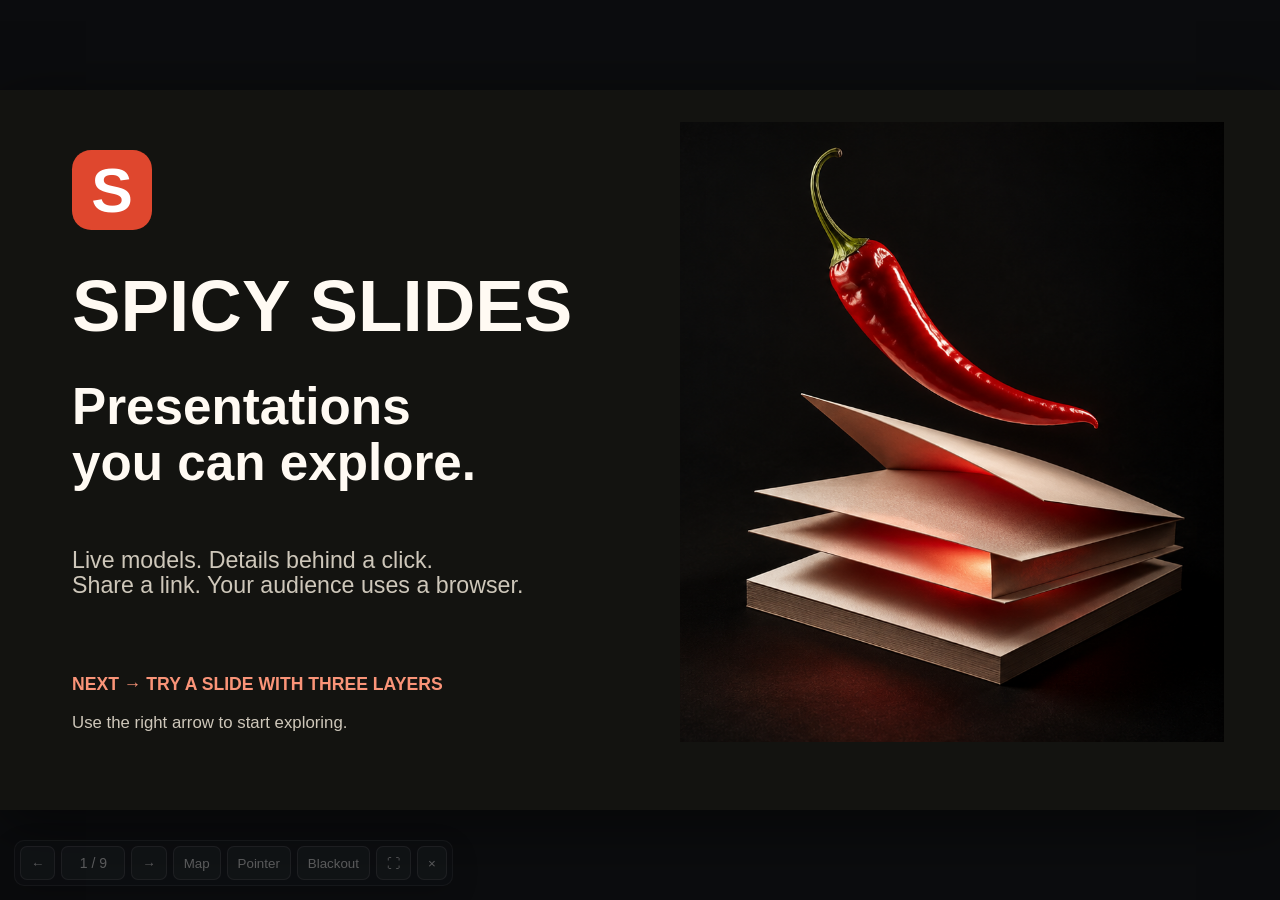
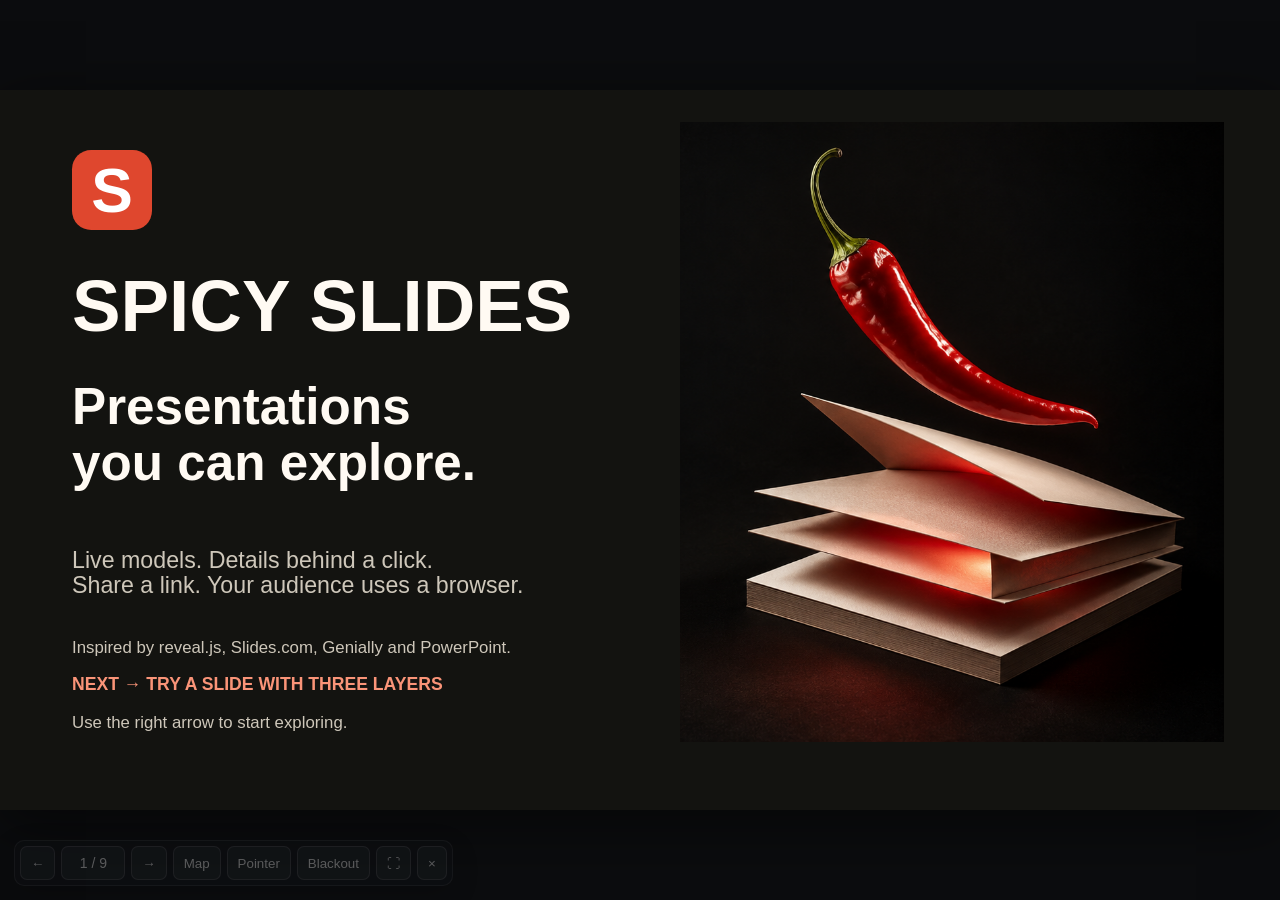
